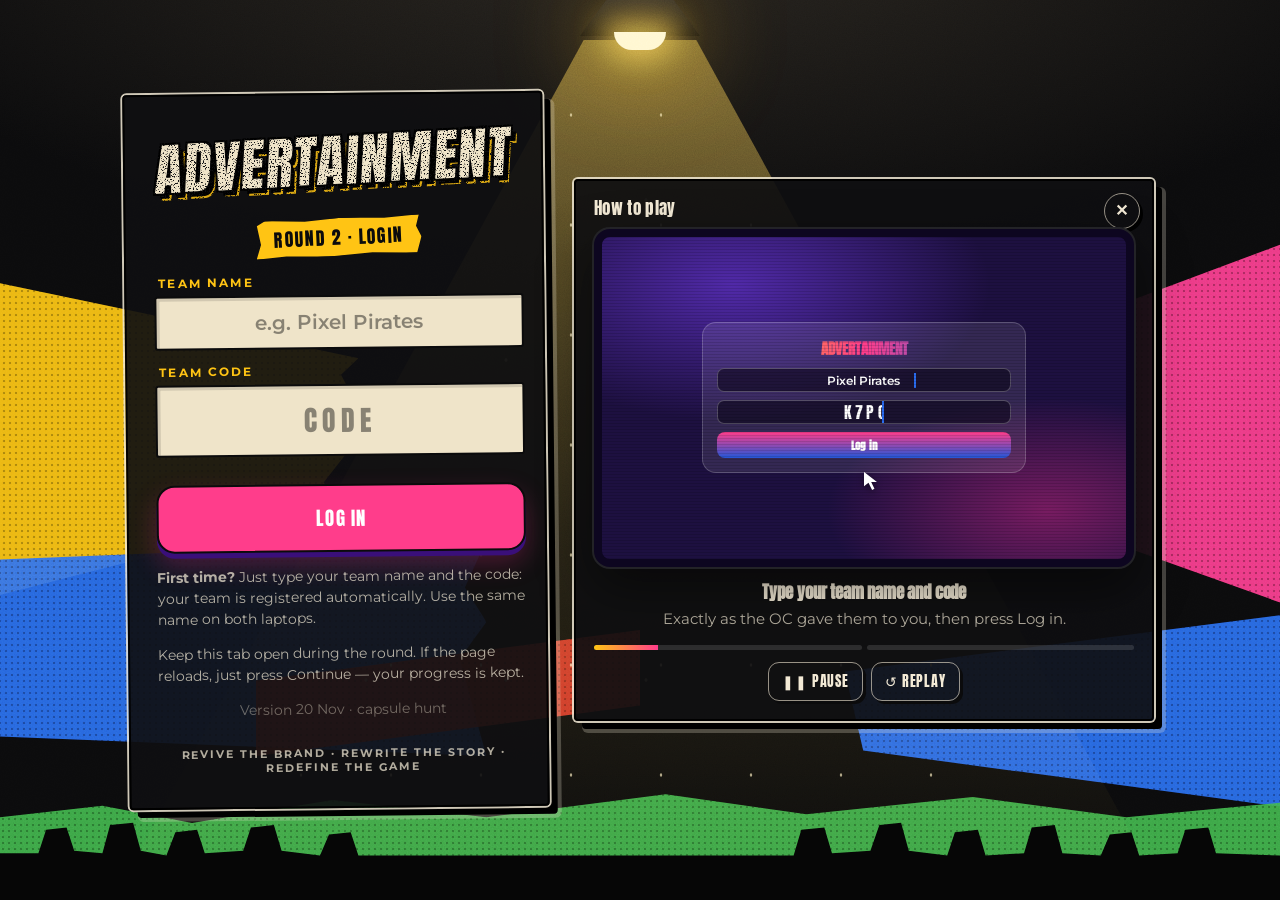
==== old-game/index.html @ f3a154cd "Game v15: Lock 2 evidence riddle (5 indirect clues, 8 written persona profiles, no numbers) Co-Autho" ====
<!doctype html><html lang="en"><head><meta charset="utf-8"><meta name="viewport" content="width=device-width,initial-scale=1,viewport-fit=cover"><title>Advertainment · Round 2</title>
<link rel="preconnect" href="https://fonts.googleapis.com"><link rel="preconnect" href="https://fonts.gstatic.com" crossorigin>
<link rel="stylesheet" href="https://fonts.googleapis.com/css2?family=Unbounded:wght@400;700;800;900&family=Familjen+Grotesk:wght@400;500;600;700&family=VT323&family=Poppins:ital,wght@0,400;0,600;0,800;1,400&family=Montserrat:ital,wght@0,400;0,700;0,800;1,400&family=Playfair+Display:ital,wght@0,400;0,700;1,400;1,700&family=Bebas+Neue&family=Anton&family=Oswald:wght@400;700&family=Raleway:wght@400;800&family=Lora:ital,wght@0,400;0,700;1,400&family=Merriweather:wght@400;700&family=Space+Grotesk:wght@400;700&family=Archivo+Black&family=Abril+Fatface&family=Righteous&family=Pacifico&family=Lobster&family=Dancing+Script:wght@400;700&family=Caveat:wght@400;700&family=Courier+Prime:wght@400;700&family=Monoton&family=Rye&family=Kalam:wght@400;700&family=Cinzel:wght@700&family=Rubik+Dirt&family=Permanent+Marker&display=swap">
<style>:root{--ink:#160B2E;--ink2:#241347;--ink3:#2f1a5c;--mag:#FF2E93;--vio:#7B3FFF;--cy:#19E3FF;--yel:#FFD60A;--org:#FF9F1C;--grn:#2BE07B;--red:#FF4D6D;--txt:#FFF8EE;--mut:rgba(255,248,238,.72);--line:rgba(255,248,238,.16);--panel:rgba(255,255,255,.06);
 --fd:"Unbounded","Arial Black",Impact,sans-serif;--fb:"Familjen Grotesk","Trebuchet MS",Verdana,sans-serif;--fp:"VT323","Courier New",monospace;--fw:Tahoma,Verdana,"Segoe UI",sans-serif;color-scheme:dark}
*{box-sizing:border-box}[hidden]{display:none!important}
html,body{margin:0;min-height:100%;background:var(--ink);color:var(--txt);font:17px/1.5 var(--fb)}
body::before{content:"";position:fixed;inset:-10%;z-index:-2;pointer-events:none;background:radial-gradient(40vw 40vw at 8% 6%,rgba(123,63,255,.5),transparent 70%),radial-gradient(36vw 36vw at 95% 8%,rgba(255,46,147,.36),transparent 70%),radial-gradient(50vw 40vw at 50% 105%,rgba(25,227,255,.24),transparent 70%);animation:drift 20s ease-in-out infinite alternate}
body::after{content:"";position:fixed;inset:0;z-index:-1;pointer-events:none;background-image:linear-gradient(rgba(255,255,255,.04) 1px,transparent 1px),linear-gradient(90deg,rgba(255,255,255,.04) 1px,transparent 1px);background-size:44px 44px;-webkit-mask-image:radial-gradient(ellipse at center,#000 30%,transparent 80%);mask-image:radial-gradient(ellipse at center,#000 30%,transparent 80%)}
@keyframes drift{to{transform:translate(4vw,3vw) scale(1.08)}}
h1,h2,h3{font-family:var(--fd);letter-spacing:-.025em;line-height:1.08;margin:0}
p{margin:0}
.logo{font-family:var(--fd);font-weight:900;letter-spacing:-.05em;line-height:.95;background:linear-gradient(95deg,var(--yel),var(--mag) 45%,var(--cy));background-size:200% 100%;-webkit-background-clip:text;background-clip:text;color:transparent;animation:shine 6s linear infinite}
@keyframes shine{to{background-position:200% 0}}
.nocopy,.nocopy *{-webkit-user-select:none;user-select:none;-webkit-touch-callout:none}
.nocopy input,.nocopy textarea{-webkit-user-select:text;user-select:text}
@media print{body:not(.admin) *{visibility:hidden!important}}
:focus-visible{outline:3px solid var(--cy);outline-offset:2px;border-radius:8px}
button,.btn{font:800 15px var(--fd);letter-spacing:-.01em;border:0;border-radius:14px;padding:13px 22px;cursor:pointer;color:var(--ink);background:linear-gradient(180deg,var(--yel),var(--org));box-shadow:0 5px 0 #7a3d00,0 12px 26px rgba(0,0,0,.3);transition:transform .08s,box-shadow .08s,filter .2s;text-decoration:none;display:inline-flex;align-items:center;justify-content:center;gap:8px}
button:active,.btn:active{transform:translateY(4px);box-shadow:0 1px 0 #7a3d00}
button:disabled{filter:grayscale(.8) brightness(.7);cursor:not-allowed}
.pink{background:linear-gradient(180deg,var(--mag),var(--vio));color:#fff;box-shadow:0 5px 0 #3a0f7a,0 12px 26px rgba(255,46,147,.25)}
.cy{background:linear-gradient(180deg,#8ff5ff,var(--cy));color:var(--ink);box-shadow:0 5px 0 #0a6c7a,0 12px 26px rgba(25,227,255,.22)}
.grn{background:linear-gradient(180deg,#7dffb4,var(--grn));color:#04210f;box-shadow:0 5px 0 #0d6b35,0 12px 26px rgba(43,224,123,.22)}
.red{background:linear-gradient(180deg,#ff8a9e,#e0244a);color:#fff;box-shadow:0 5px 0 #6d0a1c}
.ghost{background:rgba(255,255,255,.08);color:var(--txt);box-shadow:0 4px 0 rgba(0,0,0,.45);border:1.5px solid var(--line)}
.sm{font-size:12.5px;padding:8px 13px;border-radius:11px;box-shadow:0 3px 0 rgba(0,0,0,.45)}
.big{font-size:19px;padding:18px 30px;border-radius:18px}
input,textarea{font:600 17px var(--fb);color:var(--txt);background:rgba(10,4,24,.6);border:2px solid var(--line);border-radius:14px;padding:13px 16px;width:100%;transition:border-color .2s,box-shadow .2s}
input:focus,textarea:focus{outline:none;border-color:var(--cy);box-shadow:0 0 0 4px rgba(25,227,255,.18)}
.card{background:rgba(255,255,255,.07);border:2px solid var(--line);border-radius:24px;padding:24px;backdrop-filter:blur(14px);-webkit-backdrop-filter:blur(14px);box-shadow:0 30px 70px rgba(0,0,0,.35)}
.mut{color:var(--mut)}.small{font-size:14px}
.center{min-height:100vh;display:grid;place-items:center;padding:24px 16px;text-align:center}
.row{display:flex;gap:10px;flex-wrap:wrap;align-items:center}
.pop{animation:pop .5s cubic-bezier(.2,1.4,.4,1) both}
@keyframes pop{from{transform:scale(.85) translateY(20px);opacity:0}}
.shake{animation:shake .45s}
@keyframes shake{20%,60%{transform:translateX(-8px)}40%,80%{transform:translateX(8px)}}


/* ======== TEAM: login ======== */
.lcard{width:min(460px,100%);display:grid;gap:14px;padding:32px 28px;border-radius:28px}
.lcard .logo{font-size:clamp(30px,9vw,44px)}
.lcard .tag{font:1.25rem var(--fp);letter-spacing:.1em;color:var(--cy)}
.lcard #code{font:28px var(--fp);letter-spacing:.18em;text-transform:uppercase;text-align:center}
.lcard #tname{text-align:center;font-size:20px}
.lerr{min-height:1.4em;color:var(--yel);font-weight:700}
.rules{display:grid;grid-template-columns:repeat(3,1fr);gap:8px;margin-top:4px}
.rules div{padding:10px 6px;border-radius:14px;background:rgba(255,255,255,.05);border:1px solid var(--line);font-size:12.5px;line-height:1.3;color:var(--mut)}
.rules b{display:block;font-size:22px;margin-bottom:4px}
.linkbtn{background:none;border:0;box-shadow:none;color:var(--mut);font:600 14px var(--fb);padding:4px;text-decoration:underline;cursor:pointer}
.linkbtn:active{transform:none}

/* ======== TEAM: gate screens ======== */
.gcard{width:min(520px,100%);display:grid;justify-items:center;gap:14px;padding:34px 28px;border-radius:28px}
.gicon{width:120px;height:120px;border-radius:50%;display:grid;place-items:center;font-size:52px;position:relative}
.gicon::before,.gicon::after{content:"";position:absolute;inset:0;border-radius:50%;border:2px solid currentColor;opacity:0;animation:ring 2.6s ease-out infinite}
.gicon::after{animation-delay:1.3s}
@keyframes ring{0%{transform:scale(.6);opacity:.8}100%{transform:scale(1.35);opacity:0}}
.g-wait .gicon{color:var(--cy);background:radial-gradient(circle,rgba(25,227,255,.25),transparent 70%)}
.g-in .gicon{color:var(--grn);background:radial-gradient(circle,rgba(43,224,123,.3),transparent 70%)}
.g-out .gicon{color:var(--red);background:radial-gradient(circle,rgba(255,77,109,.35),transparent 70%)}
.g-done .gicon{color:var(--yel);background:radial-gradient(circle,rgba(255,214,10,.3),transparent 70%)}
.g-out{border-color:rgba(255,77,109,.6)!important;box-shadow:0 0 60px rgba(255,77,109,.25)!important}
#gt{font-size:clamp(26px,6vw,38px)}
#gm{font-size:18px;color:var(--mut);max-width:42ch}
#gx{font:18px var(--fp);letter-spacing:.06em;color:var(--mut)}
.dots::after{content:"";animation:dots 1.4s steps(4) infinite}
@keyframes dots{0%{content:""}25%{content:"."}50%{content:".."}75%{content:"..."}}

/* ======== TEAM: game screen ======== */
#app{min-height:100vh;padding-bottom:40px}
.tbar{position:sticky;top:0;z-index:20;display:flex;align-items:center;gap:14px;padding:10px max(16px,env(safe-area-inset-right,0px)) 10px max(16px,env(safe-area-inset-left,0px));background:rgba(22,11,46,.85);backdrop-filter:blur(12px);border-bottom:1px solid var(--line)}
.tbar .logo{font-size:22px}
#who{flex:1;min-width:0;font:22px var(--fp);letter-spacing:.06em;color:var(--cy);white-space:nowrap;overflow:hidden;text-overflow:ellipsis}
#timer{font:900 26px var(--fd);color:var(--yel);font-variant-numeric:tabular-nums;text-shadow:0 0 20px rgba(255,214,10,.45)}
#timer.low{color:var(--red);animation:blink 1s steps(2) infinite}
@keyframes blink{50%{opacity:.35}}
.lockic{font-size:20px}
#banner{position:sticky;top:52px;z-index:19;padding:12px 20px;text-align:center;font:800 16px var(--fd);background:linear-gradient(90deg,var(--mag),var(--vio),var(--cy));background-size:200% 100%;animation:shine 6s linear infinite,drop .4s cubic-bezier(.2,1.4,.4,1);box-shadow:0 8px 30px rgba(255,46,147,.4)}
@keyframes drop{from{transform:translateY(-100%)}}
#main{max-width:1180px;margin:0 auto;padding:18px max(16px,env(safe-area-inset-right,0px)) 0 max(16px,env(safe-area-inset-left,0px))}
.sec{margin:6px 0 18px}
.sech{font:1.25rem var(--fp);letter-spacing:.1em;color:var(--cy);text-align:center;margin:10px 0 8px;text-transform:uppercase}
.wins{display:flex;flex-wrap:wrap;justify-content:center;align-items:flex-start;padding:8px 6px}
.win{width:min(350px,92vw);margin:-4px;position:relative;background:#d4d0c8;color:#000;font:15px/1.45 var(--fw);border:2px solid;border-color:#fff #404040 #404040 #fff;padding:3px;box-shadow:inset -1px -1px 0 #808080,inset 1px 1px 0 #dfdfdf,8px 12px 0 rgba(0,0,0,.35),0 20px 50px rgba(0,0,0,.35)}
.wins .win:nth-child(3n){top:9px}.wins .win:nth-child(3n+2){top:-4px}
.win.big{width:min(680px,96vw)}
.wt{display:flex;justify-content:space-between;align-items:center;gap:8px;background:linear-gradient(90deg,#0a246a,#a6caf0);color:#fff;font-weight:700;font-size:13px;padding:3px 4px 3px 6px}
.wt span{white-space:nowrap;overflow:hidden;text-overflow:ellipsis}
.wt i{display:flex;gap:2px;font-style:normal;flex:none}
.wt b{width:16px;height:14px;display:grid;place-items:center;font-size:10px;background:#d4d0c8;color:#000;border:1px solid;border-color:#fff #404040 #404040 #fff;cursor:not-allowed}
.wa{margin:4px 2px;background:#fff;border:1px solid;border-color:#808080 #fff #fff #808080;padding:2px 6px;font-size:11.5px;color:#555;white-space:nowrap;overflow:hidden;text-overflow:ellipsis}
.wb{background:#fff;margin:2px;border:1px solid;border-color:#808080 #fff #fff #808080;padding:12px 14px 14px}
.wb ul{margin:0;padding-left:18px}.wb li{margin:5px 0}
.wb strong{display:block;font-size:17px;color:#0a246a;margin-bottom:4px}
.win.big .wb{font-size:17px;padding:18px 22px}.win.big .wb strong{font-size:21px}
.win.nw .wt::after{content:"NEW";flex:none;font:700 10px var(--fw);background:var(--yel);color:#000;padding:1px 5px;margin-left:6px}
.win.msg .wt{background:linear-gradient(90deg,#7a0a3a,#ff6fae)}
.win.msg .wb{font-size:17px;font-weight:700;color:#111}
.win.lockw .wt{background:linear-gradient(90deg,#444,#999)}
.wait{display:grid;justify-items:center;gap:14px;padding:12vh 10px 0;text-align:center}
.radar{width:150px;height:150px;border-radius:50%;position:relative;background:radial-gradient(circle,var(--mag) 0 14%,transparent 15%),conic-gradient(from 0deg,rgba(25,227,255,.55),transparent 35%);box-shadow:0 0 0 2px rgba(25,227,255,.3),0 0 60px rgba(123,63,255,.5);animation:spin 3s linear infinite}
@keyframes spin{to{transform:rotate(360deg)}}
.wait h2{font-size:clamp(24px,5vw,36px)}
.wait p{color:var(--mut);font-size:18px;max-width:48ch}
/* confirm dialog */
.dlg .wb{padding:18px 20px}
.dlg .drow{display:flex;gap:14px;align-items:flex-start}
.dlg .ico{flex:none;width:46px;height:46px;border-radius:50%;display:grid;place-items:center;font:900 26px var(--fw);color:#fff;background:radial-gradient(circle at 35% 30%,#6aa8ff,#0a3aa0)}
.dlg h3{font:700 19px var(--fw);color:#0a246a;letter-spacing:0;margin:0 0 4px}
.dlg p{font:15px var(--fw);color:#222;margin:0 0 12px}
.dlg .in{display:flex;gap:8px;flex-wrap:wrap}
.dlg input{flex:1;min-width:0;font:16px var(--fw);color:#000;background:#fff;border:2px solid;border-color:#808080 #fff #fff #808080;border-radius:0;padding:9px 10px}
.dlg input:focus{box-shadow:none;outline:2px dotted #000;outline-offset:-5px}
.xbtn{font:700 15px var(--fw);color:#000;padding:9px 24px;background:#d4d0c8;border:2px solid;border-color:#fff #404040 #404040 #fff;border-radius:0;box-shadow:inset -1px -1px 0 #808080;cursor:pointer}
.xbtn:active{transform:none;border-color:#404040 #fff #fff #404040;box-shadow:none}
.dlg .fb{min-height:1.4em;margin-top:12px;font:700 15px var(--fw);color:#0a246a}
.dlg .fb.bad{color:#b00020}
details.others{max-width:760px;margin:6px auto;border-radius:18px;border:1.5px solid var(--line);background:rgba(22,11,46,.7)}
details.others summary{cursor:pointer;padding:14px 18px;font:800 15px var(--fd);list-style:none;display:flex;justify-content:space-between}
details.others summary::-webkit-details-marker{display:none}
details.others summary::after{content:"+"}details.others[open] summary::after{content:"–"}
.notebox{max-width:640px;margin:8px auto 14px;padding:18px 22px;border-radius:20px;background:rgba(255,255,255,.07);border:2px solid var(--line);text-align:center}
.notebox h2{font-size:22px;margin-bottom:4px}
/* vault */
.vault{max-width:1000px;margin:6px auto 22px;display:grid;gap:18px;padding:24px;border-radius:26px;background:linear-gradient(160deg,rgba(255,214,10,.10),rgba(123,63,255,.10)),rgba(14,6,30,.8);border:2px solid rgba(255,214,10,.45);box-shadow:0 30px 80px rgba(0,0,0,.5)}
.vtag{justify-self:start;font:1.15rem var(--fp);letter-spacing:.1em;color:var(--ink);background:var(--yel);padding:1px 10px;border-radius:6px}
.vault h2{font-size:clamp(24px,4vw,36px)}
.vbody{display:grid;grid-template-columns:1.05fr .95fr;gap:22px;align-items:center}
.clues{list-style:none;margin:0;padding:0;display:grid;gap:10px;counter-reset:c}
.clues li{counter-increment:c;display:grid;grid-template-columns:34px 1fr;gap:12px;padding:12px 14px;border-radius:14px;background:rgba(255,255,255,.06);border:1px solid var(--line);font-size:16px;line-height:1.4}
.clues li::before{content:counter(c);width:34px;height:34px;border-radius:10px;display:grid;place-items:center;font:900 15px var(--fd);color:var(--ink);background:var(--yel)}
.door{justify-self:center;width:min(400px,86vw);aspect-ratio:1;border-radius:50%;display:grid;place-items:center;align-content:center;gap:18px;position:relative;background:radial-gradient(circle at 35% 30%,#5a5a6e,#24222e 60%,#14121c);box-shadow:inset 0 0 0 10px #3a3848,inset 0 0 0 14px #1a1824,inset 0 0 40px rgba(0,0,0,.8),0 20px 60px rgba(0,0,0,.6);transition:transform 1.3s cubic-bezier(.6,.05,.3,1);transform-origin:left center}
.door.open{transform:perspective(1200px) rotateY(-100deg)}
.door::before{content:"";position:absolute;inset:7%;border-radius:50%;border:3px dashed rgba(255,214,10,.25);pointer-events:none}
.dials{display:flex;gap:7px;position:relative;z-index:1}
.drum{display:grid;justify-items:center;gap:5px}
.drum button{width:46px;height:30px;padding:0;border-radius:8px;font-size:14px;color:var(--yel);background:linear-gradient(180deg,#4a4858,#2a2836);box-shadow:0 3px 0 #0b0a10}
.dg{width:46px;height:62px;display:grid;place-items:center;border-radius:10px;background:#07040e;border:2px solid var(--yel);font:900 32px var(--fd);color:var(--yel);box-shadow:inset 0 8px 10px rgba(0,0,0,.8),0 0 18px rgba(255,214,10,.22);font-variant-numeric:tabular-nums}
#vb{position:relative;z-index:1}
#vm{text-align:center;min-height:1.5em;font:24px var(--fp);color:var(--yel)}
@media (max-width:860px){.vbody{grid-template-columns:1fr}}
/* overlays */
.ovl{position:fixed;inset:0;z-index:90;display:grid;place-items:center;text-align:center;padding:24px;background:rgba(14,6,30,.95);backdrop-filter:blur(10px)}
.ovl h2{font-size:clamp(28px,6vw,52px)}
#wm{position:fixed;inset:0;z-index:95;pointer-events:none}
#toast{position:fixed;left:50%;top:70px;transform:translateX(-50%);z-index:130;max-width:min(560px,92vw);padding:14px 20px;border-radius:14px;background:var(--yel);color:var(--ink);font-weight:700;box-shadow:0 14px 40px rgba(0,0,0,.5)}
#net{position:fixed;left:50%;transform:translateX(-50%);bottom:14px;z-index:130;background:#C0392B;color:#fff;padding:9px 16px;border-radius:12px;font-weight:700;font-size:14px}
#tutb{position:fixed;top:10px;right:10px;z-index:120}
body.in #tutb{top:auto;bottom:14px;right:14px;opacity:.85}
#tut .tc{width:min(500px,92vw);display:grid;gap:12px;text-align:center}
#tut .te{font-size:64px}
#tut .tp{height:6px;border-radius:6px;background:rgba(255,255,255,.12);overflow:hidden}#tut .tp i{display:block;height:100%;width:0;background:linear-gradient(90deg,var(--yel),var(--mag))}

/* ======== MODAL (shared) ======== */
#modal{z-index:140}
#modal .box{width:min(440px,100%);display:grid;gap:12px;text-align:left;padding:24px;border-radius:22px;background:var(--ink2);border:2px solid var(--line)}
#modal h3{font-size:20px}#modal p{color:var(--mut)}

/* ======== OC PANEL ======== */
body.admin::after{display:none}
.oc{max-width:1240px;margin:0 auto;padding:0 max(16px,env(safe-area-inset-right,0px)) 60px max(16px,env(safe-area-inset-left,0px))}
.ochd{position:sticky;top:0;z-index:30;display:flex;flex-wrap:wrap;align-items:center;gap:12px;padding:12px max(16px,env(safe-area-inset-right,0px)) 0 max(16px,env(safe-area-inset-left,0px));margin:0 calc(-1*max(16px,env(safe-area-inset-left,0px))) 18px;background:rgba(22,11,46,.88);backdrop-filter:blur(12px);border-bottom:1px solid var(--line)}
.ochd .logo{font-size:22px}
.ochd .sp{flex:1}
.conn{font-size:13.5px;color:var(--mut)}
.dot{display:inline-block;width:10px;height:10px;border-radius:50%;background:#777;margin-right:6px;vertical-align:middle}
.dot.on{background:var(--grn);box-shadow:0 0 8px var(--grn)}.dot.bad{background:var(--red)}
.octabs{flex-basis:100%;display:flex;gap:4px;overflow-x:auto}
.octabs button{background:none;box-shadow:none;color:var(--mut);font:700 14px var(--fd);padding:10px 16px;border-radius:12px 12px 0 0}
.octabs button[aria-selected="true"]{background:var(--panel);color:var(--txt);box-shadow:inset 0 3px 0 var(--mag)}
.octabs button:active{transform:none}
.badge{display:inline-grid;place-items:center;min-width:22px;height:22px;padding:0 6px;border-radius:999px;background:var(--yel);color:var(--ink);font:800 12px var(--fb);margin-left:6px}
.badge.r{background:var(--red);color:#fff}
.alert{display:flex;flex-wrap:wrap;align-items:center;gap:12px;padding:14px 18px;margin-bottom:14px;border-radius:18px;font-weight:700;animation:pop .4s both}
.alert.y{background:rgba(255,214,10,.14);border:2px solid rgba(255,214,10,.6)}
.alert.r{background:rgba(255,77,109,.16);border:2px solid rgba(255,77,109,.7)}
.alert.p{background:rgba(255,214,10,.1);border:2px dashed rgba(255,214,10,.6);font-weight:600}
.alert span{flex:1;min-width:200px}
/* step control */
.stepcard{display:grid;gap:18px;margin-bottom:16px}
.steps{display:grid;grid-template-columns:repeat(5,1fr);gap:8px}
.st{position:relative;padding:12px 12px 10px;border-radius:14px;border:2px solid var(--line);background:rgba(10,4,24,.5);min-width:0}
.st b{display:block;font:900 22px var(--fd);color:var(--mut)}
.st span{display:block;font-size:13.5px;line-height:1.25;margin-top:4px}
.st small{display:block;font:15px var(--fp);color:var(--mut);margin-top:3px}
.st.done{border-color:rgba(25,227,255,.5)}.st.done b{color:var(--cy)}
.st.cur{border-color:var(--mag);background:linear-gradient(160deg,rgba(255,46,147,.35),rgba(123,63,255,.25));box-shadow:0 0 30px rgba(255,46,147,.25)}.st.cur b{color:var(--txt)}
.stepgo{display:flex;flex-wrap:wrap;gap:14px;align-items:center}
.stepgo .big{flex:1;min-width:260px}
.hint{color:var(--mut);font-size:14px}
.quick{display:grid;grid-template-columns:repeat(4,1fr);gap:10px}
.quick button{width:100%}
.timerbox{display:flex;gap:8px;align-items:center;flex-wrap:wrap}
.timerbox input{width:80px;padding:9px 10px}
#tleft{font:900 26px var(--fd);color:var(--yel);font-variant-numeric:tabular-nums;min-width:4.5ch}
.msgbox{display:flex;gap:8px;flex-wrap:wrap}
.msgbox input{flex:1;min-width:200px}
.chips{display:flex;gap:6px;flex-wrap:wrap;margin-top:8px}
.chips button{font:600 13px var(--fb);padding:7px 12px;border-radius:999px}
.ocgrid{display:grid;grid-template-columns:1.25fr 1fr;gap:16px;align-items:start}
.ocgrid > .card{padding:20px}
.card h2{font-size:18px;margin-bottom:14px;display:flex;align-items:center;gap:8px;flex-wrap:wrap}
.card h2 small{font:16px var(--fp);color:var(--mut);letter-spacing:.04em}
@media (max-width:980px){.ocgrid{grid-template-columns:1fr}.quick{grid-template-columns:repeat(2,1fr)}.steps{grid-template-columns:repeat(5,minmax(0,1fr))}}
@media (max-width:620px){.steps{grid-template-columns:repeat(2,1fr)}}
/* team cards */
.tgrid{display:grid;grid-template-columns:repeat(auto-fill,minmax(250px,1fr));gap:12px}
.tc{position:relative;display:grid;gap:8px;padding:14px 14px 12px;border-radius:18px;background:rgba(255,255,255,.05);border:2px solid var(--line);min-width:0}
.tc.w{border-color:rgba(255,214,10,.75);background:rgba(255,214,10,.08)}
.tc.o{border-color:rgba(255,77,109,.8);background:rgba(255,77,109,.1)}
.tc.i{border-color:rgba(43,224,123,.5)}
.tc.d{opacity:.55}
.tc .nm{font:800 16px var(--fd);overflow-wrap:anywhere}
.tc .cd{font:15px var(--fp);color:var(--mut);letter-spacing:.06em}
.pill{display:inline-block;padding:2px 10px;border-radius:999px;font:700 12.5px var(--fb);white-space:nowrap}
.p-w{background:rgba(255,214,10,.2);color:var(--yel)}.p-i{background:rgba(43,224,123,.2);color:#7dffb4}.p-o{background:rgba(255,77,109,.25);color:#ffb3c1}.p-d{background:rgba(255,255,255,.12)}
.tc .ln{font-size:13.5px;color:var(--mut);line-height:1.35}
.tc .ln b{color:var(--txt)}
.tc .acts{display:flex;gap:6px;flex-wrap:wrap;margin-top:2px}
.tc .acts .main{flex:1}
.tc .req{padding:8px 10px;border-radius:10px;background:rgba(255,214,10,.12);font-size:13px}
.empty{color:var(--mut);padding:10px 0}
/* tables (registrations) */
.tblw{overflow-x:auto;border-radius:16px;border:1.5px solid var(--line)}
.tbl{border-collapse:collapse;width:100%;min-width:820px;font-size:14px}
.tbl th{text-align:left;font:700 11px var(--fd);color:var(--yel);background:var(--ink2);padding:11px 10px;white-space:nowrap}
.tbl td{padding:10px;border-top:1px solid var(--line);vertical-align:top}
.tbl .sub{display:block;color:var(--mut);font-size:12.5px}
.wapp{background:linear-gradient(180deg,#7dffb4,#1fa855)!important;color:#04210f!important;box-shadow:0 3px 0 #0d5a2b!important}
.setup{display:grid;grid-template-columns:repeat(auto-fit,minmax(280px,1fr));gap:16px}

#fsback{z-index:125}

/* ======== LOGIN PORTAL ======== */
.portal{min-height:100vh;display:grid;grid-template-columns:minmax(330px,420px) minmax(0,580px);gap:28px;align-items:center;justify-content:center;padding:28px max(16px,env(safe-area-inset-right,0px)) 28px max(16px,env(safe-area-inset-left,0px))}
@media (max-width:1060px){.portal{grid-template-columns:minmax(0,520px);align-content:start}}
.portal.notut{grid-template-columns:minmax(330px,440px)}
.lcard{width:100%;min-width:0;overflow:hidden}
.lcard .logo{font-size:clamp(24px,2.7vw,34px);white-space:nowrap}
.tut{position:relative;min-width:0}
.tclose{position:absolute;top:12px;right:12px;width:36px;height:36px;padding:0;border-radius:50%;font:700 16px var(--fb);box-shadow:none}
#tutopen{justify-self:center}
.lcard label{display:block;text-align:left;font:700 13px var(--fb);letter-spacing:.04em;text-transform:uppercase;color:var(--mut);margin:0 0 6px 4px}
.lcard .f{display:grid}
#code{font:30px var(--fp);letter-spacing:.24em;text-transform:uppercase;text-align:center}
#tname{font-size:19px;text-align:center}
/* tutorial player */
.tut{display:grid;gap:12px;padding:18px;border-radius:26px}
.tut h3{font-size:17px;display:flex;align-items:center;gap:10px}
.tut h3 span{font:16px var(--fp);color:var(--cy);letter-spacing:.08em}
.screen{position:relative;aspect-ratio:16/10;max-width:100%;border-radius:16px;overflow:hidden;border:8px solid #0d0620;background:radial-gradient(70% 60% at 25% 15%,rgba(123,63,255,.55),transparent 70%),radial-gradient(60% 50% at 85% 85%,rgba(255,46,147,.4),transparent 70%),#1d1040;box-shadow:0 0 0 2px var(--ink3),0 20px 50px rgba(0,0,0,.5)}
.screen::after{content:"";position:absolute;inset:0;pointer-events:none;background:repeating-linear-gradient(0deg,rgba(0,0,0,.12) 0 1px,transparent 1px 3px)}
.scene{position:absolute;inset:0;display:grid;place-items:center;visibility:hidden;opacity:0}
.scene.on{visibility:visible;opacity:1;animation:sceneIn .35s ease}
@keyframes sceneIn{from{opacity:0}}
.cap{min-height:3.2em;display:grid;gap:2px;text-align:center}
.cap b{font:800 17px var(--fd);letter-spacing:-.01em}
.cap span{color:var(--mut);font-size:14.5px}
.tbarp{display:grid;grid-template-columns:repeat(7,1fr);gap:5px}
.tbarp i{display:block;height:5px;border-radius:5px;background:rgba(255,255,255,.12);overflow:hidden;cursor:pointer}
.tbarp i b{display:block;height:100%;width:0;background:linear-gradient(90deg,var(--yel),var(--mag))}
.tctl{display:flex;gap:8px;justify-content:center}
/* scene pieces (all scaled for the small screen) */
.mini{font-size:11px}
.m-card{width:62%;padding:14px;border-radius:14px;background:rgba(255,255,255,.1);border:1.5px solid rgba(255,255,255,.2);display:grid;gap:8px;text-align:center}
.m-logo{font:900 15px var(--fd);background:linear-gradient(95deg,var(--yel),var(--mag),var(--cy));-webkit-background-clip:text;background-clip:text;color:transparent}
.m-in{height:24px;border-radius:7px;background:rgba(10,4,24,.6);border:1.5px solid rgba(255,255,255,.25);display:flex;align-items:center;justify-content:center;font:600 12px var(--fb);color:#fff;overflow:hidden;white-space:nowrap}
.m-in.code{font:16px var(--fp);letter-spacing:.2em}
.type{display:inline-block;overflow:hidden;white-space:nowrap;width:0;border-right:2px solid var(--cy)}
.scene.on .type{animation:type 1.1s steps(var(--n)) forwards,caret .6s steps(2) infinite}
.scene.on .type.t2{animation-delay:1.4s,0s}
@keyframes type{to{width:calc(var(--n) * 1ch)}}
@keyframes caret{50%{border-color:transparent}}
.m-btn{height:26px;border-radius:8px;background:linear-gradient(180deg,var(--mag),var(--vio));color:#fff;font:800 11px var(--fd);display:grid;place-items:center}
.scene.on .m-btn.press{animation:press .3s 2.9s}
@keyframes press{50%{transform:scale(.92);filter:brightness(1.3)}}
.cursor{position:absolute;width:18px;height:18px;z-index:3;filter:drop-shadow(0 2px 3px rgba(0,0,0,.6));opacity:0}
.cursor::before{content:"";position:absolute;inset:0;background:#fff;clip-path:polygon(0 0,0 80%,25% 60%,45% 100%,58% 94%,40% 56%,72% 56%)}
.scene.on .cursor{animation:var(--path) 4.2s ease-in-out forwards}
@keyframes c1{0%{opacity:0;left:80%;top:85%}10%{opacity:1}55%{left:50%;top:70%}70%{left:50%;top:73%}100%{opacity:1;left:50%;top:73%}}
.m-lock{display:grid;justify-items:center;gap:8px}
.m-lock svg{width:56px;height:66px}
.scene.on .m-lock .sh{animation:shut .5s 1s cubic-bezier(.5,-.6,.4,1.6) both}
@keyframes shut{from{transform:translateY(-12px)}}
.m-full{position:absolute;inset:14%;border:2px dashed rgba(25,227,255,.5);border-radius:10px}
.scene.on .m-full{animation:grow 1.2s 1.6s ease forwards}
@keyframes grow{to{inset:3%}}
.m-radar{width:64px;height:64px;border-radius:50%;background:radial-gradient(circle,var(--mag) 0 14%,transparent 15%),conic-gradient(from 0deg,rgba(25,227,255,.6),transparent 35%);animation:spin 3s linear infinite;box-shadow:0 0 0 2px rgba(25,227,255,.3)}
.m-wins{position:relative;width:86%;height:74%}
.m-win{position:absolute;width:44%;background:#d4d0c8;border:2px solid;border-color:#fff #404040 #404040 #fff;padding:2px;opacity:0;transform:scale(.7)}
.m-win i{display:block;height:9px;background:linear-gradient(90deg,#0a246a,#a6caf0)}
.m-win u{display:block;height:5px;margin:4px 3px;background:#9b97a8;text-decoration:none}
.m-win u:last-child{width:60%}
.m-win.p{}.m-win.p i{background:linear-gradient(90deg,#7a0a3a,#ff6fae)}
.scene.on .m-win{animation:mpop .45s cubic-bezier(.2,1.4,.4,1) forwards}
@keyframes mpop{to{opacity:1;transform:none}}
.m-dlg{width:70%;background:#d4d0c8;border:2px solid;border-color:#fff #404040 #404040 #fff;padding:3px}
.m-dlg .t{height:11px;background:linear-gradient(90deg,#0a246a,#a6caf0)}
.m-dlg .b{background:#fff;margin-top:3px;padding:10px;display:grid;gap:7px;text-align:left;color:#0a246a;font:700 11px var(--fw)}
.m-dlg .r{display:flex;gap:5px}
.m-dlg .r .m-in{flex:1;background:#fff;color:#000;border-color:#808080;border-radius:0;justify-content:flex-start;padding-left:5px}
.m-dlg .r em{font:700 10px var(--fw);font-style:normal;color:#000;background:#d4d0c8;border:2px solid;border-color:#fff #404040 #404040 #fff;padding:3px 7px}
.m-vault{width:58%;aspect-ratio:1;max-width:100%;border-radius:50%;display:grid;place-items:center;align-content:center;gap:10px;background:radial-gradient(circle at 35% 30%,#5a5a6e,#24222e 60%,#14121c);box-shadow:inset 0 0 0 6px #3a3848,0 10px 30px rgba(0,0,0,.6)}
.m-dials{display:flex;gap:4px}
.m-dials b{width:22px;height:30px;border-radius:5px;background:#07040e;border:1.5px solid var(--yel);overflow:hidden;position:relative}
.m-dials b span{position:absolute;left:0;right:0;top:0;display:grid;font:900 16px/30px var(--fd);color:var(--yel);text-align:center}
.scene.on .m-dials b span{animation:roll 1.6s cubic-bezier(.3,1.2,.5,1) forwards}
.scene.on .m-dials b:nth-child(2) span{animation-delay:.25s}.scene.on .m-dials b:nth-child(3) span{animation-delay:.5s}.scene.on .m-dials b:nth-child(4) span{animation-delay:.75s}.scene.on .m-dials b:nth-child(5) span{animation-delay:1s}
@keyframes roll{to{transform:translateY(-150px)}}
.m-unlock{font:800 10px var(--fd);color:var(--ink);background:var(--yel);padding:5px 12px;border-radius:999px}
.scene.on .m-unlock{animation:press .3s 2.4s}
.m-rules{display:grid;grid-template-columns:repeat(3,1fr);gap:10px;width:84%}
.m-rules div{display:grid;justify-items:center;gap:6px;padding:10px 4px;border-radius:12px;background:rgba(255,255,255,.08);font:700 11px var(--fb);text-align:center;color:#fff;position:relative}
.m-rules div b{font-size:24px}
.m-rules div::after{content:"";position:absolute;left:18%;right:18%;top:34%;height:3px;background:var(--red);transform:rotate(-30deg) scaleX(0);border-radius:3px}
.scene.on .m-rules div::after{animation:strike .4s forwards}
.scene.on .m-rules div:nth-child(2)::after{animation-delay:.4s}.scene.on .m-rules div:nth-child(3)::after{animation-delay:.8s}
@keyframes strike{to{transform:rotate(-30deg) scaleX(1)}}
.m-out{display:grid;justify-items:center;gap:8px;text-align:center;color:#fff}
.m-out .ic{font-size:34px}
.m-out .s1{font:800 13px var(--fd);color:#ffb3c1}
.m-out .s2{font:800 13px var(--fd);color:#7dffb4;opacity:0}
.scene.on .m-out .s2{animation:fadein .4s 2s forwards}
@keyframes fadein{to{opacity:1}}

/* ======== OC: Teams & codes ======== */
.addbox{display:grid;grid-template-columns:1fr 1fr;gap:16px;margin-bottom:16px}
@media (max-width:860px){.addbox{grid-template-columns:1fr}}
.addbox textarea{min-height:120px;resize:vertical;font-size:15px}
.codecell{font:26px var(--fp);letter-spacing:.18em;color:var(--cy)}
.tbl td .row{flex-wrap:nowrap}
.newrow td{animation:hl 2s}
@keyframes hl{from{background:rgba(43,224,123,.25)}}
#teamsTbl .tbl{min-width:760px}

.tut h3{padding-right:44px}
#err:empty{min-height:0;margin:-6px 0}
#lnkTeam,#lnkOc{overflow-wrap:anywhere;word-break:break-all;font-size:17px!important}


/* ======== CHOICE SCREEN + NOTES LAPTOP ======== */
.roleb{font:800 13px var(--fd);padding:7px 14px;border-radius:999px;background:linear-gradient(180deg,var(--mag),var(--vio));color:#fff;white-space:nowrap;box-shadow:0 4px 14px rgba(255,46,147,.35)}
#home{min-height:calc(100vh - 60px);display:grid;place-items:center;padding:24px 16px}
.home{width:min(920px,100%);text-align:center;display:grid;gap:12px}
.home h1{font-size:clamp(26px,3.6vw,42px)}
.home .warnl{justify-self:center;font:700 15px var(--fb);color:var(--yel);background:rgba(255,214,10,.1);border:1px solid rgba(255,214,10,.35);padding:8px 16px;border-radius:999px}
.choices{display:grid;grid-template-columns:1fr 1fr;gap:20px;margin-top:14px}
@media (max-width:700px){.choices{grid-template-columns:1fr}}
.choice{display:grid;justify-items:center;gap:10px;padding:34px 24px;border-radius:26px;text-align:center;color:var(--txt);background:rgba(255,255,255,.07);border:2px solid var(--line);box-shadow:0 20px 50px rgba(0,0,0,.35);transition:transform .15s,border-color .15s,background .15s}
.choice:hover{transform:translateY(-4px);border-color:var(--cy);background:rgba(255,255,255,.11)}
.choice:active{transform:translateY(0);box-shadow:0 10px 30px rgba(0,0,0,.35)}
.c-game:hover{border-color:var(--mag)}
.choice .ci{font-size:64px;line-height:1;filter:drop-shadow(0 8px 18px rgba(0,0,0,.4))}
.choice b{font:900 26px var(--fd);letter-spacing:-.02em}
.choice span:last-child{font:500 16px var(--fb);color:var(--mut);max-width:30ch}
body.notesmode #app{padding-bottom:12px}
#notes{padding:12px max(12px,env(safe-area-inset-right,0px)) 0 max(12px,env(safe-area-inset-left,0px))}
.nwrap{max-width:1700px;margin:0 auto;display:grid;grid-template-columns:minmax(230px,320px) minmax(0,1fr);gap:12px;height:calc(100vh - 86px);min-height:560px}
@media (max-width:980px){.nwrap{grid-template-columns:1fr;height:auto}.npad{min-height:260px}}
.npad,.ndraw{min-width:0;display:flex;flex-direction:column;gap:10px;min-height:0;padding:14px;position:relative}
.nh{display:flex;align-items:center;gap:10px;flex-wrap:wrap}
.nh h3{font-size:17px}
.npad .nh h3{margin-right:auto}
.ptip{flex:1;min-width:140px;font-size:13px;color:var(--cy)}
.acts{display:flex;gap:6px;flex-wrap:wrap}
.nsave{font-size:13px;color:var(--mut)}
#ntext{flex:1;width:100%;min-height:220px;resize:none;padding:14px;border-radius:14px;border:1.5px solid var(--line);background:rgba(10,4,24,.55);color:var(--txt);font:17px/1.55 var(--fb);outline:none}
#ntext:focus{border-color:var(--cy)}
.ndraw button{box-shadow:none}
.ndraw button:active{transform:scale(.94)}
.tb{font:700 13px var(--fb);padding:7px 11px;border-radius:10px;background:rgba(255,255,255,.08);color:var(--txt);border:1.5px solid var(--line)}
.tb.on{border-color:var(--yel);background:rgba(255,214,10,.18)}
.tb:disabled{opacity:.4;filter:none}
.pbody{flex:1;min-height:0;display:grid;grid-template-columns:auto minmax(0,1fr);gap:10px}
.toolbox{display:grid;grid-template-columns:repeat(2,40px);grid-auto-rows:40px;gap:5px;align-content:start;padding:6px;border-radius:14px;background:rgba(10,4,24,.5);border:1px solid var(--line)}
.tool{width:40px;height:40px;padding:0;border-radius:10px;background:rgba(255,255,255,.06);color:var(--txt);border:1.5px solid transparent}
.tool svg{width:22px;height:22px}
.tool:hover{background:rgba(255,255,255,.14)}
.tool.on{background:linear-gradient(180deg,var(--yel),var(--org));color:var(--ink);border-color:#fff3}
.cwrap{min-height:0;min-width:0;width:100%;display:flex;align-items:center;justify-content:center}
.cstack{position:relative;border-radius:10px;overflow:hidden;box-shadow:0 0 0 2px var(--line),0 14px 40px rgba(0,0,0,.45);background:#fff}
.cstack canvas{position:absolute;inset:0;width:100%;height:100%;display:block}
#ov{touch-action:none;cursor:crosshair}
#ov[data-tool="text"]{cursor:text}
#ov[data-tool="select"]{cursor:move}
#ov[data-tool="fill"],#ov[data-tool="pick"]{cursor:cell}
.cstack.grid::after{content:"";position:absolute;inset:0;pointer-events:none;background-image:linear-gradient(rgba(0,80,200,.13) 1px,transparent 1px),linear-gradient(90deg,rgba(0,80,200,.13) 1px,transparent 1px);background-size:5% 8%}
#ptext{position:absolute;z-index:3;margin:0;padding:0 2px;border:1.5px dashed #2f5bea;background:rgba(255,255,255,.75);outline:none;resize:none;overflow:hidden;font-weight:700;line-height:1.2;white-space:pre}
.opts{display:flex;align-items:center;gap:8px 16px;flex-wrap:wrap;padding:8px 10px;border-radius:14px;background:rgba(10,4,24,.5);border:1px solid var(--line)}
.wells{display:flex;gap:6px}
.well{display:grid;justify-items:center;gap:3px;padding:5px 6px;border-radius:10px;background:none;border:1.5px solid transparent;color:var(--mut);font:600 11px var(--fb)}
.well i{display:block;width:30px;height:30px;border-radius:8px;border:2px solid rgba(255,255,255,.6);box-shadow:inset 0 0 0 1px rgba(0,0,0,.3)}
.well.on{border-color:var(--yel);color:var(--txt);background:rgba(255,214,10,.1)}
.pal{display:grid;grid-template-columns:repeat(10,22px);grid-auto-rows:22px;gap:4px}
.sw,.pal .more{width:22px;height:22px;padding:0;border-radius:6px;background:var(--c);border:1.5px solid rgba(255,255,255,.4)}
.pal .more{background:conic-gradient(red,yellow,lime,cyan,blue,magenta,red);color:#fff;font:900 14px var(--fb);text-shadow:0 1px 2px #000}
.sw:hover,.pal .more:hover{transform:scale(1.15)}
.og{display:flex;align-items:center;gap:8px;font:600 13px var(--fb);color:var(--mut)}
.og b{min-width:34px;color:var(--txt);font:700 13px var(--fb)}
.og input[type=range]{width:110px;accent-color:var(--mag)}
.seg button{font:700 12px var(--fb);padding:6px 9px;border-radius:8px;background:rgba(255,255,255,.07);color:var(--txt);border:1.5px solid var(--line)}
.seg button.on{border-color:var(--yel);background:rgba(255,214,10,.18)}
.cpick{position:absolute;z-index:30;left:14px;bottom:80px;width:268px;padding:14px;border-radius:16px;background:#1d1040;border:1.5px solid var(--line);box-shadow:0 20px 50px rgba(0,0,0,.6);display:grid;gap:10px}
.cpick canvas{width:240px;height:150px;border-radius:10px;cursor:crosshair;touch-action:none}
.cpick input[type=range]{width:240px;-webkit-appearance:none;appearance:none;height:14px;border-radius:7px;background:linear-gradient(90deg,red,yellow,lime,cyan,blue,magenta,red)}
.cpick .row{display:flex;gap:8px;align-items:center}
.cpsw{width:30px;height:30px;border-radius:8px;border:2px solid #fff8}
#cphex{flex:1;min-width:0;padding:7px 9px;border-radius:9px;font:700 14px var(--fp);letter-spacing:.08em;background:rgba(10,4,24,.6);border:1.5px solid var(--line);color:var(--txt)}
@media (max-width:560px){.tbar{gap:8px}.tbar .logo{font-size:15px}.roleb{font-size:11px;padding:6px 10px}#timer{font-size:18px}.pbody{grid-template-columns:1fr}.toolbox{grid-template-columns:repeat(7,40px)}}

/* notes only (sketch pad hidden): one big full-screen notepad */
.nwrap{grid-template-columns:minmax(0,1fr);max-width:1400px}
.npad{padding:18px 20px}
.npad .nh h3{font-size:20px}
#ntext{font-size:20px;line-height:1.6;padding:20px 22px}
@media (max-width:980px){.nwrap{height:calc(100vh - 86px)}}

/* ======== PER-TEAM PAIRINGS ======== */
.pairb{font:800 13px var(--fd);padding:6px 12px;border-radius:999px;background:rgba(255,214,10,.14);border:1px solid rgba(255,214,10,.45);color:var(--yel);white-space:nowrap;overflow:hidden;text-overflow:ellipsis;max-width:42vw}
.pairtag{display:flex;flex-wrap:wrap;align-items:baseline;justify-content:center;gap:6px 10px;margin:14px auto 10px;padding:14px 20px;border-radius:18px;background:rgba(255,255,255,.07);border:1.5px solid var(--line);max-width:720px}
.pairtag span{font:600 12px var(--fb);color:var(--mut);text-transform:uppercase;letter-spacing:.08em}
.pairtag b{font:900 clamp(18px,2.4vw,26px) var(--fd);color:var(--txt)}
.pairtag i{font:900 22px var(--fd);color:var(--mag);font-style:normal}
.pairtag em{flex-basis:100%;text-align:center;font:700 14px var(--fb);color:var(--yel);font-style:normal}
.win .mhead{display:grid;gap:2px;margin-bottom:8px;padding-bottom:8px;border-bottom:1px dashed #b8b4c4}
.win .mhead b{font:700 15px var(--fw);color:#0a246a}
.win .mhead small{font:12px var(--fw);color:#555}
.win .ftx{margin:0;line-height:1.5}
.win .dept{display:block;font:italic 12.5px var(--fw);color:#555;margin:-2px 0 8px}
.win.memo{max-width:420px}
.pairsel{max-width:300px;padding:7px 9px;border-radius:9px;font:600 13px var(--fb);background:rgba(10,4,24,.6);color:var(--txt);border:1.5px solid var(--line)}
.pairsel option{background:#1d1040}
#akey td{vertical-align:top}

/* 25-pairing format */
.win.b1w{max-width:880px}
.b1l{margin:0;padding-left:26px;display:grid;gap:7px;line-height:1.45}
.b1l b{color:#0a246a}
.win .wb ol{margin:6px 0 0;padding-left:22px;line-height:1.45}
.win .wb ol li{margin:3px 0}
.win .unl{margin:8px 0 0;font:700 12.5px var(--fw);color:#0b7a3b}
.win.hints .wb{background:#fffbe6}

/* ======== BUZZER ======== */
#buzz{position:fixed;left:50%;bottom:22px;transform:translateX(-50%);z-index:90;display:grid;justify-items:center;gap:8px}
#buzzb{width:190px;height:190px;border-radius:50%;display:grid;place-content:center;gap:0;padding:0;color:#fff;background:radial-gradient(circle at 35% 30%,#ff7a9e,#ff2e5f 45%,#b0002c);box-shadow:0 10px 0 #6d0019,0 22px 50px rgba(255,46,95,.6);border:6px solid #fff3;animation:bzp 1s ease-in-out infinite}
#buzzb span{font-size:40px;line-height:1}
#buzzb b{font:900 34px var(--fd);letter-spacing:-.02em}
#buzzb small{font:600 12px var(--fb);opacity:.85}
#buzzb:active{transform:translateY(8px);box-shadow:0 2px 0 #6d0019}
@keyframes bzp{50%{box-shadow:0 10px 0 #6d0019,0 22px 80px rgba(255,46,95,.95)}}
#buzzr{display:grid;justify-items:center;gap:2px;padding:14px 26px;border-radius:20px;background:rgba(22,11,46,.92);border:2px solid var(--grn);box-shadow:0 14px 40px rgba(0,0,0,.5)}
#buzzr:empty{display:none}
#buzzr b{font:900 26px var(--fd);color:var(--grn)}
#buzzr span{font:700 16px var(--fb);color:var(--txt)}
#buzzr em{font:900 30px var(--fd);color:var(--yel);font-style:normal}
.bzlist{list-style:none;margin:12px 0 8px;padding:0;display:grid;gap:6px;max-height:340px;overflow:auto}
.bzlist li{display:grid;grid-template-columns:52px 1fr auto;align-items:center;gap:10px;padding:9px 12px;border-radius:12px;background:rgba(255,255,255,.06);border:1px solid var(--line)}
.bzlist li b{font:900 18px var(--fd);color:var(--cy)}
.bzlist li span{font:700 16px var(--fb)}
.bzlist li i{font:600 13px var(--fp);color:var(--mut);font-style:normal;font-size:18px}
.bzlist li.first{background:linear-gradient(90deg,rgba(255,214,10,.22),rgba(255,46,147,.12));border-color:var(--yel)}
.bzlist li.first b{color:var(--yel)}
.bzlist li.empty{display:block;color:var(--mut);font-style:italic}

.win .wb ul.pl,.b1l{margin:6px 0 0;padding-left:20px;line-height:1.45;list-style:disc}
.b1l{display:grid;gap:7px}
.win .wb ul.pl li{margin:3px 0}
.clues li::before{content:"?"}

#testbar{position:fixed;left:0;right:0;bottom:0;z-index:120;padding:6px;text-align:center;font:800 13px var(--fd);color:var(--ink);background:var(--yel)}
.prevcard{margin-top:16px}
.prevcard summary{cursor:pointer;list-style:none}
.prevcard summary::-webkit-details-marker{display:none}
.prevcard summary h2::before{content:"▸ ";color:var(--cy)}
.prevcard[open] summary h2::before{content:"▾ "}
#prevf{width:100%;height:760px;border:2px solid var(--line);border-radius:14px;background:#160B2E}

/* ======== NOTES = DOCUMENT EDITOR (Word / Google Docs style) ======== */
#notes{padding:10px max(10px,env(safe-area-inset-right,0px)) 0 max(10px,env(safe-area-inset-left,0px))}
#notes .nwrap{max-width:none;height:calc(100vh - 72px);min-height:520px;display:block}
.npad.doc{height:100%;padding:0;gap:0;overflow:hidden;background:#f9fbfd;color:#202124;border:0;border-radius:14px;display:flex;flex-direction:column;box-shadow:0 18px 50px rgba(0,0,0,.45)}
.doc button{box-shadow:none;font:500 14px Arial,sans-serif;color:#202124;background:none;border:0;border-radius:6px;padding:0;cursor:pointer;transform:none}
.doc button:active{transform:none}
.dtop{display:flex;align-items:center;gap:10px;padding:10px 16px 6px}
.dicon svg{width:30px;height:30px;display:block}
#dtitle{font:400 18px Arial,sans-serif;color:#202124;background:none;border:1px solid transparent;border-radius:6px;padding:4px 8px;min-width:120px;width:min(420px,40vw);outline:none}
#dtitle:hover{border-color:#dadce0}#dtitle:focus{border-color:#1a73e8}
.doc .nsave{font:13px Arial,sans-serif;color:#5f6368}
.dtop .sp,.dstat .sp{flex:1}
.dbtn{display:inline-flex;align-items:center;gap:6px;height:32px;padding:0 10px!important}
.dbtn i{font-style:normal;font-size:10px;color:#5f6368}
.dbtn:hover,.ib:hover,.zb:hover{background:#e8eaed!important}
.dlb{background:#c2e7ff!important;font-weight:700!important;padding:0 16px!important;border-radius:999px!important;height:36px}
.dlb:hover{background:#a8dbff!important}
.dtools{display:flex;align-items:center;flex-wrap:wrap;gap:2px;margin:0 12px 8px;padding:4px 8px;background:#edf2fa;border-radius:24px}
.ib{min-width:30px;height:30px;display:inline-grid!important;place-items:center;padding:0 5px!important;font-size:15px!important;color:#444746!important}
.ib svg{width:18px;height:18px;fill:#444746}
.ib.on{background:#d3e3fd!important}
.ib .car{font-style:normal;font-size:9px;margin-left:2px}
.tsp{width:1px;height:20px;background:#c7c7c7;margin:0 4px}
.dbtn.wide{min-width:118px;justify-content:space-between}
.dbtn.wide span{max-width:120px;overflow:hidden;text-overflow:ellipsis;white-space:nowrap}
.dsize{width:40px;height:26px;text-align:center;font:500 14px Arial,sans-serif;color:#202124;border:1px solid #747775;border-radius:5px;background:#fff;padding:0}
.clr{display:grid;justify-items:center;line-height:1}
.clr b{font:700 15px Arial,sans-serif}
.clr i{display:block;width:18px;height:4px;border-radius:1px;margin-top:1px;box-shadow:0 0 0 .5px #999}
.ddw{position:relative;display:inline-flex}
.ddm{position:absolute;top:calc(100% + 4px);left:0;z-index:60;min-width:190px;padding:6px 0;background:#fff;border-radius:6px;box-shadow:0 2px 6px rgba(60,64,67,.15),0 6px 24px rgba(60,64,67,.25);display:grid}
.ddm.dd-right{left:auto;right:0}
.ddm.scroll{max-height:320px;overflow:auto}
.ddm.narrow{min-width:90px}
.ddm>button{text-align:left;padding:8px 16px!important;border-radius:0!important;display:flex;align-items:center;gap:10px}
.ddm>button:hover{background:#f1f3f4!important}
.ddm hr{border:0;border-top:1px solid #e0e0e0;margin:6px 0}
.fi{display:inline-grid;place-items:center;width:30px;height:22px;border-radius:4px;color:#fff;font:700 10px Arial,sans-serif}
.fi.w{background:#2b579a}.fi.p{background:#d93025}.fi.t{background:#5f6368}
.ddm.pal{padding:8px;min-width:0}
.ddm.pal .auto{padding:6px 8px!important;margin-bottom:6px;border:1px solid #dadce0!important;border-radius:4px!important}
.sws{display:grid;grid-template-columns:repeat(10,20px);gap:3px}
.sws .sw{width:20px;height:20px;border-radius:50%!important;background:var(--c)!important;border:1px solid rgba(0,0,0,.15)!important}
.sws .sw:hover{transform:scale(1.2)!important}
.tgrid-lbl{padding:6px 16px 4px;font:600 13px Arial,sans-serif;color:#444}
.tgp{display:grid;grid-template-columns:repeat(8,18px);gap:3px;padding:4px 16px 8px}
.tgp i{width:18px;height:18px;border:1px solid #c8c8c8;border-radius:2px;cursor:pointer;background:#fff}
.tgp i.on{background:#d3e3fd;border-color:#1a73e8}
.dtable,.dfind{display:flex;align-items:center;gap:6px;flex-wrap:wrap;margin:0 12px 8px;padding:6px 12px;background:#fff;border:1px solid #dadce0;border-radius:10px;font:13px Arial,sans-serif;color:#202124}
.dtable button,.dfind button{padding:5px 10px!important;border:1px solid #dadce0!important;border-radius:6px!important;font-size:13px!important}
.dtable button:hover,.dfind button:hover{background:#f1f3f4!important}
.dtable .dg{color:#c5221f!important}
.dfind input:not([type]){height:30px;padding:0 10px;border:1px solid #dadce0;border-radius:6px;font:14px Arial,sans-serif;color:#202124;background:#fff;width:200px}
.dfind input:focus{outline:2px solid #1a73e8;outline-offset:-1px}
.fcount{color:#5f6368;min-width:60px}
.fcase{display:flex;align-items:center;gap:4px;color:#444}
.dcanvas{flex:1;min-height:0;overflow:auto;background:#f0f2f5;padding:24px 16px 60px;border-top:1px solid #e3e6ea}
.dpage{width:794px;max-width:100%;min-height:1123px;margin:0 auto;padding:96px;box-sizing:border-box;background:#fff;color:#000;box-shadow:0 1px 3px rgba(60,64,67,.3),0 4px 8px rgba(60,64,67,.15);outline:none;
  font:11pt/1.15 Arial,sans-serif;white-space:pre-wrap;overflow-wrap:anywhere;caret-color:#1a73e8;transform-origin:top center}
@media (max-width:860px){.dpage{padding:40px 28px;min-height:70vh}}
.dpage p,.dpage div{margin:0}
.dpage h1{font:400 26pt/1.15 Arial,sans-serif;margin:0 0 3pt}
.dpage h2{font:400 20pt/1.15 Arial,sans-serif;margin:20pt 0 6pt}
.dpage h3{font:400 16pt/1.15 Arial,sans-serif;margin:16pt 0 4pt}
.dpage h4{font:400 14pt/1.15 Arial,sans-serif;color:#434343;margin:14pt 0 4pt}
.dpage h2,.dpage h3,.dpage h4{font-weight:700}
.dpage blockquote{margin:6pt 0;padding-left:12pt;border-left:3px solid #c8c8c8;color:#555;font-style:italic}
.dpage ul,.dpage ol{margin:0;padding-left:30pt}
.dpage li{margin:0}
.dpage table{border-collapse:collapse;width:100%;margin:6pt 0;table-layout:fixed}
.dpage td,.dpage th{border:1px solid #999;padding:5pt 7pt;vertical-align:top;min-width:30px}
.dpage hr{border:0;border-top:1px solid #999;margin:10pt 0}
.dpage input[type=checkbox]{width:13px;height:13px;margin:0 4px 0 0;vertical-align:-2px;accent-color:#1a73e8}
.dpage ::selection{background:#c8dcfb}
.dpage:empty::before{content:"Type your notes here…";color:#9aa0a6}
.dstat{display:flex;align-items:center;gap:16px;padding:6px 16px;background:#f9fbfd;border-top:1px solid #e3e6ea;font:12.5px Arial,sans-serif;color:#5f6368}
.zb{width:24px;height:24px;font-size:16px!important}
#dzoom{min-width:38px;text-align:center}
/* PDF export layout */
.dprint{width:680px;background:#fff;color:#000;font:11pt/1.15 Arial,sans-serif;white-space:pre-wrap;overflow-wrap:anywhere}
.dprint p,.dprint div{margin:0}
.dprint .dptitle{font:400 24pt/1.2 Arial,sans-serif;margin:0 0 10pt}
.dprint h1{font:400 26pt/1.15 Arial,sans-serif;margin:0 0 3pt}.dprint h2{font:700 20pt/1.15 Arial,sans-serif;margin:20pt 0 6pt}.dprint h3{font:700 16pt/1.15 Arial,sans-serif;margin:16pt 0 4pt}.dprint h4{font:700 14pt/1.15 Arial,sans-serif;color:#434343;margin:14pt 0 4pt}
.dprint blockquote{margin:6pt 0;padding-left:12pt;border-left:3px solid #c8c8c8;color:#555;font-style:italic}
.dprint ul,.dprint ol{margin:0;padding-left:30pt}
.dprint table{border-collapse:collapse;width:100%;margin:6pt 0;table-layout:fixed}.dprint td,.dprint th{border:1px solid #999;padding:5pt 7pt;vertical-align:top}
.dprint hr{border:0;border-top:1px solid #999;margin:10pt 0}

/* ======== PER-TEAM GAME SCHEDULE ======== */
.schcard h2{margin:0}
.schset{display:flex;flex-wrap:wrap;align-items:center;gap:10px 18px;padding:12px 14px;border-radius:14px;background:rgba(255,255,255,.05);border:1px solid var(--line)}
.schset label{display:flex;align-items:center;gap:8px;font:600 14px var(--fb);color:var(--txt)}
.schset input{width:68px;padding:7px 8px;border-radius:9px;text-align:center;font:700 15px var(--fb)}
.schbtns{display:flex;flex-wrap:wrap;gap:8px;align-items:center}
.tbl.sched{min-width:980px}
.tbl.sched td{vertical-align:middle}
.tbl.sched .tt{font:20px var(--fp);color:var(--cy);white-space:nowrap}
.tbl.sched tr.r td:first-child{box-shadow:inset 4px 0 0 var(--grn)}
.tbl.sched tr.w td:first-child{box-shadow:inset 4px 0 0 var(--yel)}
.tbl.sched tr.p td:first-child{box-shadow:inset 4px 0 0 var(--org)}
.tbl.sched tr.x{opacity:.6}
.tbl.sched tr.x td:first-child{box-shadow:inset 4px 0 0 var(--red)}
.ordc{display:flex;align-items:center;gap:8px}
.ordc b{font:900 18px var(--fd);min-width:22px}
.ordc span{display:flex;flex-direction:column;gap:3px}
.ordc button{padding:2px 8px;font-size:12px;line-height:1.2}
.stsel{padding:6px 8px;border-radius:9px;font:600 13px var(--fb);background:rgba(10,4,24,.6);color:var(--txt);border:1.5px solid var(--line)}
.stsel option{background:#1d1040}
.startin{display:grid;justify-items:center;gap:4px;margin:6px auto 0;padding:16px 30px;border-radius:20px;background:rgba(255,214,10,.1);border:1.5px solid rgba(255,214,10,.45);width:max-content;max-width:100%}
.startin span{font:700 15px var(--fb);color:var(--mut);text-transform:uppercase;letter-spacing:.08em}
.startin b{font:900 clamp(40px,6vw,64px) var(--fd);color:var(--yel);letter-spacing:.02em}

/* ======== NOTES LAPTOP: Document / Design tabs ======== */
#notes .nwrap{display:flex!important;flex-direction:column;gap:8px}
.ntabs{display:flex;gap:6px;flex:none}
.ntabs button{font:800 14px var(--fd);padding:9px 18px;border-radius:999px;background:rgba(255,255,255,.07);color:var(--mut);border:1.5px solid var(--line);box-shadow:none}
.ntabs button.on{background:linear-gradient(180deg,var(--mag),var(--vio));color:#fff;border-color:transparent}
#notes .npad{flex:1;min-height:0}
/* ======== DESIGN EDITOR (Canva style) ======== */
.npad.des{height:100%;padding:0;gap:0;overflow:hidden;background:#f6f7f9;color:#0d1216;border:0;border-radius:14px;display:flex;flex-direction:column;position:relative;box-shadow:0 18px 50px rgba(0,0,0,.45)}
.des button{box-shadow:none;font:500 14px Arial,sans-serif;color:#0d1216;background:none;border:0;border-radius:8px;padding:0;cursor:pointer;transform:none}
.des button:active{transform:none}
.des .mut{color:#6b7280}
.gtop{display:flex;align-items:center;gap:8px;padding:8px 14px;background:linear-gradient(90deg,#00c4cc,#7d2ae8);color:#fff}
.gdico{font-size:22px;line-height:1}
#gtitle{font:600 16px Arial,sans-serif;color:#fff;background:transparent;border:1px solid transparent;border-radius:6px;padding:5px 8px;width:min(300px,30vw);outline:none}
#gtitle::placeholder{color:rgba(255,255,255,.75)}
#gtitle:hover,#gtitle:focus{border-color:rgba(255,255,255,.6)}
.gsz{font:12.5px Arial,sans-serif;opacity:.85;white-space:nowrap}
.gtop .gbtn,.gtop .gib{color:#fff!important;height:34px;padding:0 12px!important;border-radius:8px!important}
.gtop .gbtn:hover,.gtop .gib:hover{background:rgba(255,255,255,.18)!important}
.gtop .gbtn i{font-style:normal;font-size:10px}
.gsep{width:1px;height:22px;background:rgba(255,255,255,.4)}
.gtop .sp,.gstat .sp{flex:1}
.gsub{font:600 13px Arial,sans-serif;white-space:nowrap}
.gsubmit{background:#fff!important;color:#7d2ae8!important;font:800 14px Arial,sans-serif!important;height:38px;padding:0 18px!important;border-radius:10px!important}
.gsubmit:hover{background:#f3e8ff!important}
.gsubmit:disabled{opacity:.55;cursor:not-allowed}
.gbody{flex:1;min-height:0;display:flex}
.grail{width:76px;flex:none;background:#18191b;display:flex;flex-direction:column;gap:2px;padding:8px 6px}
.grail button{color:#d1d5db!important;display:grid;justify-items:center;gap:4px;padding:10px 0!important;font:600 11px Arial,sans-serif!important;border-radius:10px!important}
.grail button span{font-size:20px;line-height:1}
.grail button:hover{background:#2a2b2e!important}
.grail button.on{background:#2f3033!important;color:#fff!important}
.gpanel{width:300px;flex:none;background:#252627;color:#e5e7eb;overflow:auto;padding:14px}
.gpanel h4{font:700 13px Arial,sans-serif;color:#fff;margin:14px 0 8px}
.gpanel h4:first-child{margin-top:0}
.gpanel h4 small{font-weight:400;color:#9ca3af;margin-left:6px}
.gtpls{display:grid;grid-template-columns:1fr 1fr;gap:10px}
.gtpl{display:grid;gap:5px;justify-items:center;padding:6px!important;border-radius:10px!important;background:#2f3033!important;color:#e5e7eb!important;font-size:12px!important}
.gtpl:hover{outline:2px solid #8b5cf6}
.gtpl canvas{max-width:100%;max-height:150px;border-radius:6px;box-shadow:0 2px 8px rgba(0,0,0,.4);background:#fff}
.gtpl.blank i{display:grid;place-items:center;width:100%;height:120px;font:300 44px Arial;color:#9ca3af;border:2px dashed #4b5563;border-radius:8px;font-style:normal}
.gshapes{display:grid;grid-template-columns:repeat(4,1fr);gap:8px}
.gshape,.gline{background:#2f3033!important;border-radius:10px!important;padding:6px!important;aspect-ratio:1;display:grid!important;place-items:center}
.gshape img{width:100%}
.gline{color:#c4b5fd!important;font-size:20px!important;aspect-ratio:auto;height:52px}
.gshape:hover,.gline:hover,.gic:hover{background:#3b3c40!important}
.gicons{display:grid;grid-template-columns:repeat(6,1fr);gap:4px}
.gic{font-size:26px!important;height:42px;border-radius:8px!important}
.gaddtx{display:block;width:100%;text-align:left;background:#2f3033!important;color:#fff!important;padding:12px 14px!important;margin-bottom:8px;border-radius:10px!important}
.gaddtx.h{font:800 24px Poppins,Arial!important}.gaddtx.s{font:600 18px Poppins,Arial!important}.gaddtx.b{font:400 14px Poppins,Arial!important}
.gaddtx:hover,.gcombo:hover{background:#3b3c40!important}
.gcombos{display:grid;gap:8px}
.gcombo{display:grid;gap:2px;background:#fff!important;padding:12px!important;border-radius:10px!important;text-align:center}
.gcombo b{font-size:26px;font-weight:400}
.gcombo small{font-size:13px;color:#374151}
.gswg{display:grid;grid-template-columns:repeat(8,1fr);gap:5px}
.gswg.grad{grid-template-columns:repeat(6,1fr)}
.gsw{aspect-ratio:1;border-radius:50%!important;background:var(--c)!important;border:1px solid rgba(0,0,0,.18)!important}
.gsw:hover{transform:scale(1.15)!important}
.ghexrow{display:flex;gap:6px;margin-top:10px}
.ghexrow input{flex:1;min-width:0;height:32px;padding:0 10px;border-radius:8px;border:1px solid #4b5563;background:#18191b;color:#fff;font:14px Arial,sans-serif}
.ghexrow button{padding:0 12px!important;height:32px;background:#7d2ae8!important;color:#fff!important;font-weight:700!important}
.glayers{display:grid;gap:4px}
.glr{display:grid;grid-template-columns:minmax(0,1fr) repeat(4,24px);align-items:center;gap:2px;padding:6px 6px 6px 8px;border-radius:8px;background:#2f3033;cursor:pointer}
.glr.on{outline:2px solid #8b5cf6}
.glr.off{opacity:.5}
.gln{flex:1;min-width:0;overflow:hidden;text-overflow:ellipsis;white-space:nowrap;font:13px Arial,sans-serif}
.glr button{color:#e5e7eb!important;width:24px!important;min-width:0!important;height:24px;font-size:12px!important;padding:0!important}
.glr button:hover{background:#3b3c40!important}
.gmain{flex:1;min-width:0;display:flex;flex-direction:column;background:#ebecf0}
.gctx{display:flex;align-items:center;gap:4px;flex-wrap:wrap;min-height:52px;padding:7px 12px;background:#fff;border-bottom:1px solid #e5e7eb;font:13px Arial,sans-serif}
.gcb{height:34px;padding:0 10px!important;display:inline-flex!important;align-items:center;gap:6px;border-radius:8px!important;font-size:13.5px!important;white-space:nowrap}
.gcb:hover{background:#f1f2f4!important}
.gcb.on{background:#ede9fe!important;color:#5b21b6!important}
.gfont{min-width:150px;justify-content:space-between;border:1px solid #d1d5db!important}
.gszin{width:46px;height:32px;text-align:center;border:1px solid #d1d5db;border-radius:8px;font:600 14px Arial,sans-serif;color:#111;background:#fff}
.gcsw{display:inline-block;width:20px;height:20px;border-radius:50%;border:1px solid rgba(0,0,0,.2)}
.gcs{flex:1}
.gcm{font-weight:700;padding:0 6px}
.gstage{flex:1;min-height:0;overflow:auto;display:grid;place-items:center;padding:24px}
.gpagew{position:relative;box-shadow:0 2px 10px rgba(0,0,0,.18);background:#fff;flex:none}
#gcv{display:block}
.gov{position:absolute;inset:0;touch-action:none;cursor:default}
.gbox{position:absolute;outline:2px solid #8b5cf6;transform-origin:center center;pointer-events:none}
.gbox.lk{outline-color:#f59e0b}
.gh{position:absolute;width:14px;height:14px;background:#fff;border:1.5px solid #8b5cf6;border-radius:50%;pointer-events:auto;box-shadow:0 1px 3px rgba(0,0,0,.25)}
.gh-nw{left:-8px;top:-8px;cursor:nwse-resize}.gh-ne{right:-8px;top:-8px;cursor:nesw-resize}.gh-sw{left:-8px;bottom:-8px;cursor:nesw-resize}.gh-se{right:-8px;bottom:-8px;cursor:nwse-resize}
.gh-n,.gh-s{left:calc(50% - 10px);width:20px;height:8px;border-radius:5px;cursor:ns-resize}.gh-n{top:-5px}.gh-s{bottom:-5px}
.gh-w,.gh-e{top:calc(50% - 10px);width:8px;height:20px;border-radius:5px;cursor:ew-resize}.gh-w{left:-5px}.gh-e{right:-5px}
.gh-rot{left:calc(50% - 12px);bottom:-40px;width:24px;height:24px;display:grid;place-items:center;font:700 14px Arial;color:#5b21b6;font-style:normal;cursor:grab}
.glk{position:absolute;right:-12px;top:-12px;font-size:14px;font-style:normal}
.gguide{position:absolute;background:#ec4899;pointer-events:none}
.gguide.v{top:0;bottom:0;width:1px}.gguide.hz{left:0;right:0;height:1px}
.gmq{position:absolute;border:1px solid #8b5cf6;background:rgba(139,92,246,.12);pointer-events:none}
#gtxt{position:absolute;z-index:5;margin:0;padding:0;border:0;outline:2px solid #8b5cf6;background:rgba(255,255,255,.35);resize:none;overflow:hidden;transform-origin:center center;white-space:pre-wrap;overflow-wrap:break-word}
.gstat{display:flex;align-items:center;gap:6px;padding:6px 14px;background:#fff;border-top:1px solid #e5e7eb;font:12.5px Arial,sans-serif;color:#6b7280}
.gstat .gib{width:28px;height:28px;font-size:16px!important}
.gstat .gib:hover,.gzl:hover{background:#f1f2f4!important}
.gzl{min-width:52px;height:28px;font-size:13px!important}
.ddw{position:relative}
.gdm{position:absolute;top:calc(100% + 6px);left:0;z-index:70;min-width:240px;padding:6px;background:#fff;border-radius:10px;box-shadow:0 8px 30px rgba(0,0,0,.25);display:grid}
.gdm>button{display:flex!important;justify-content:space-between;gap:12px;padding:9px 12px!important;color:#111!important;text-align:left}
.gdm>button:hover{background:#f3f4f6!important}
.gdm small{color:#6b7280}
.gcust{display:flex;align-items:center;gap:6px;padding:8px 12px;color:#111;border-top:1px solid #eee;margin-top:4px}
.gcust input{width:70px;height:30px;border:1px solid #d1d5db;border-radius:6px;padding:0 6px;font:13px Arial;color:#111;background:#fff}
.gcust button{background:#7d2ae8!important;color:#fff!important;padding:0 12px!important;height:30px;font-weight:700!important}
.gpop{position:absolute;z-index:80;width:300px;max-height:60vh;overflow:auto;background:#fff;border-radius:12px;box-shadow:0 10px 40px rgba(0,0,0,.28);padding:12px;color:#111}
.gpg{display:grid;gap:8px}
.gpg b{font:700 12.5px Arial,sans-serif;color:#374151;margin-top:4px}
.gpg input[type=range]{width:100%;accent-color:#7d2ae8}
.gpop .ghexrow input{background:#fff;color:#111;border-color:#d1d5db}
.gpi{display:block;width:100%;text-align:left;padding:8px 10px!important;border-radius:8px!important}
.gpi:hover{background:#f3f4f6!important}
.gpr{display:grid;grid-template-columns:1fr 1fr;gap:4px}
.gpr.g3{grid-template-columns:1fr 1fr 1fr}
.gpr .gpi{text-align:center;background:#f9fafb!important;font-size:12.5px!important}
.gfl{max-height:50vh;overflow:auto}
.gchk{display:flex;align-items:center;gap:8px;font:600 13px Arial,sans-serif;margin-top:4px}
.gchk input{accent-color:#7d2ae8;width:16px;height:16px}
.gprev{display:block;max-width:100%;max-height:260px;margin:12px auto 0;border-radius:8px;box-shadow:0 4px 16px rgba(0,0,0,.25)}
@media (max-width:1100px){.gpanel{width:230px}.gtpls{grid-template-columns:1fr}}
/* ======== OC: SUBMISSIONS ======== */
.subhead{display:flex;flex-wrap:wrap;align-items:center;gap:10px;margin-bottom:14px}
.subgrid{display:grid;grid-template-columns:repeat(auto-fill,minmax(250px,1fr));gap:14px}
.subc{display:grid;gap:8px;padding:12px;border-radius:16px;background:rgba(255,255,255,.06);border:1.5px solid var(--line)}
.subc.none{opacity:.55}
.subth{height:190px;border-radius:10px;background:#0b0618;display:grid;place-items:center;overflow:hidden;cursor:zoom-in}
.subth{position:relative}.subth img{position:absolute;inset:0;width:100%;height:100%;object-fit:contain;display:block}
.subth span{color:var(--mut);font-size:13px}
.subc h3{font-size:16px;margin:0}
.subc .meta{font-size:12.5px;color:var(--mut);line-height:1.4}
.subc .row{gap:6px;flex-wrap:wrap}
.subview{max-width:min(92vw,1400px);max-height:78vh;display:block;margin:0 auto;border-radius:8px;box-shadow:0 10px 40px rgba(0,0,0,.6)}

#modal .box:has(.subview){width:min(94vw,1300px);max-width:none}

/* iPad/iPhone Safari: no pull-to-refresh or rubber-band bounce during the round */
html,body{overscroll-behavior:none}
body.in{-webkit-user-select:none;user-select:none}
body.in input,body.in textarea,body.in [contenteditable]{-webkit-user-select:text;user-select:text}

/* =====================================================================
   THEME · SHOWTIME — Times Square night city + LED feed, billboard paste-up
   client files, hot-seat guessing, "Extra!" newspaper reveal, cinema interval.
   ===================================================================== */
:root{--ink:#070616;--ink2:#14113a;--ink3:#201a55;--mag:#ff2fd0;--vio:#3b2cff;--cy:#5ef1ff;--yel:#ffcc1a;--org:#ff9a00;--grn:#24d465;--red:#ff3b3b;
 --txt:#f7f3ff;--mut:rgba(247,243,255,.72);--line:rgba(247,243,255,.18);--panel:rgba(255,255,255,.06);
 --fd:"Bebas Neue","Oswald",Impact,sans-serif;--fb:"Familjen Grotesk","Trebuchet MS",sans-serif;--fp:"VT323","Courier New",monospace;--fw:"Familjen Grotesk","Trebuchet MS",sans-serif;--led:#ffb21a}
html,body{background:#070616}
body::before{inset:0;animation:none;background:linear-gradient(180deg,#05051a 0%,#110c3d 55%,#2a0d40 100%)}
body::after{inset:auto 0 0 0;height:30vh;-webkit-mask-image:none;mask-image:none;background:
 radial-gradient(rgba(255,214,120,.55) 0 1.4px,transparent 1.8px) 0 0/16px 22px,
 linear-gradient(#0a0920,#0a0920);opacity:.9;
 clip-path:polygon(0 40%,4% 40%,4% 12%,10% 12%,10% 30%,16% 30%,16% 0,23% 0,23% 26%,30% 26%,30% 14%,37% 14%,37% 44%,46% 44%,46% 6%,53% 6%,53% 32%,61% 32%,61% 18%,69% 18%,69% 38%,76% 38%,76% 8%,84% 8%,84% 30%,91% 30%,91% 16%,100% 16%,100% 100%,0 100%)}
#city{position:fixed;inset:0;z-index:-1;pointer-events:none;overflow:hidden}
#city i{position:absolute;bottom:-5vh;width:9vw;height:130vh;transform-origin:50% 100%;background:linear-gradient(0deg,rgba(255,255,220,.16),transparent 75%);clip-path:polygon(42% 100%,58% 100%,100% 0,0 0);animation:sweep 8s ease-in-out infinite alternate}
#city i:nth-child(1){left:8vw}#city i:nth-child(2){left:82vw;animation-duration:10s;animation-direction:alternate-reverse}#city i:nth-child(3){left:46vw;animation-duration:13s;opacity:.6}
@keyframes sweep{from{transform:rotate(-30deg)}to{transform:rotate(28deg)}}
/* neon logo */
.logo{background:none;-webkit-background-clip:border-box;background-clip:border-box;color:#ffe9fb;font-family:var(--fd);font-weight:400;letter-spacing:.06em;text-shadow:0 0 4px #fff,0 0 12px var(--mag),0 0 28px var(--mag);animation:neonflick 6s infinite}
@keyframes neonflick{0%,17%,21%,63%,65%,100%{opacity:1}19%,64%{opacity:.35}}
h1,h2,h3{font-family:var(--fd);font-weight:400;letter-spacing:.03em}
button,.btn{font:400 18px var(--fd);letter-spacing:.06em}
.sm{font-size:14px}
.tbar{background:rgba(7,6,22,.88);border-bottom:2px solid rgba(255,47,208,.45);box-shadow:0 6px 30px rgba(255,47,208,.15)}
#who{font-family:var(--fp);font-size:26px;color:var(--cy);text-shadow:0 0 8px rgba(94,241,255,.6)}
#timer{font:30px var(--fp);color:var(--led);background:#000;padding:0 10px;border:1px solid #333;border-radius:4px;text-shadow:0 0 8px #ff8a00}
.pairb{font-family:var(--fd);font-weight:400;letter-spacing:.08em;font-size:16px;border:1.5px solid var(--mag);color:#ffc2f1;background:transparent;box-shadow:0 0 10px rgba(255,47,208,.5),inset 0 0 8px rgba(255,47,208,.4)}
.sech{font:400 26px var(--fd);letter-spacing:.12em;color:#fff;text-shadow:0 0 10px var(--cy),0 0 24px var(--vio)}
.card{background:rgba(20,17,58,.72)}
/* ---- client files: billboards pasted up strip by strip ---- */
.win{background:#fffdf4;color:#15131f;font:15px/1.5 var(--fw);border:6px solid #23222b;border-radius:2px;padding:0;margin:10px;box-shadow:0 0 0 2px #55545e,0 18px 40px rgba(0,0,0,.6),0 -30px 60px -30px rgba(255,240,180,.35)}
.wins .win:nth-child(n){top:0}
.wt{background:var(--yel);color:#15131f;font:400 18px var(--fd);letter-spacing:.08em;padding:7px 12px}
.wt i,.wa{display:none}
.wb{background:transparent;border:0;margin:0;padding:12px 16px 16px}
.win .mhead b{font:400 21px var(--fd);letter-spacing:.04em;color:#c8102e}
.win .mhead small,.win .dept{color:#5d5a6b}
.win.hints .wt{background:var(--cy)}
.win.hints .wb{background:#f2fdff}
.win.pop{animation:paste .9s cubic-bezier(.3,.7,.2,1) both}
@keyframes paste{0%{clip-path:inset(0 0 100% 0);transform:translateY(-6px)}70%{clip-path:inset(0 0 0 0)}85%{transform:translateY(2px)}100%{clip-path:inset(0 0 0 0);transform:none}}
.wins .win.pop:nth-child(2){animation-delay:.12s}.wins .win.pop:nth-child(3){animation-delay:.24s}.wins .win.pop:nth-child(4){animation-delay:.36s}.wins .win.pop:nth-child(5){animation-delay:.48s}
/* ---- hot seat: confirm your client ---- */
.win.dlg{background:radial-gradient(120% 120% at 50% 0%,#1d2a9e,#070a3a 70%);color:#fff;border:3px solid #8aa8ff;border-radius:14px;box-shadow:0 0 40px rgba(59,44,255,.55),0 20px 50px rgba(0,0,0,.6);overflow:hidden}
.win.dlg .wt{background:linear-gradient(90deg,#070a3a,#1d2a9e,#070a3a);color:var(--yel);justify-content:center;font-size:22px;letter-spacing:.12em}
.win.dlg .wb{position:relative}
.win.dlg .wb::before,.win.dlg .wb::after{content:"";position:absolute;top:-40px;width:140px;height:420px;background:linear-gradient(180deg,rgba(160,190,255,.3),transparent 80%);clip-path:polygon(45% 0,55% 0,100% 100%,0 100%);transform-origin:50% 0;animation:spotsw 4s ease-in-out infinite alternate;pointer-events:none;mix-blend-mode:screen}
.win.dlg .wb::before{left:6%}.win.dlg .wb::after{right:6%;animation-delay:-2s}
@keyframes spotsw{from{transform:rotate(-24deg)}to{transform:rotate(24deg)}}
.win.dlg h3{font:400 30px var(--fd);letter-spacing:.06em;color:#fff}
.win.dlg p{color:#c7d2ff}
.win.dlg .ico{background:var(--yel);color:#070a3a;border-radius:50%}
.win.dlg .in{position:relative;z-index:1}
.win.dlg #pa{background:linear-gradient(180deg,#141a6b,#05073a);color:#fff;border:2.5px solid #8aa8ff;border-radius:0;clip-path:polygon(3% 0,97% 0,100% 50%,97% 100%,3% 100%,0 50%);padding-left:28px;font:600 20px var(--fb)}
.win.dlg #pab{background:linear-gradient(180deg,#ffd84d,#ff9a00);color:#070a3a;border-radius:0;clip-path:polygon(8% 0,92% 0,100% 50%,92% 100%,8% 100%,0 50%);box-shadow:none;font:400 20px var(--fd);letter-spacing:.1em;padding:12px 26px}
.win.dlg .fb{color:#b9ffcf;font:400 22px var(--fd);letter-spacing:.06em}.win.dlg .fb.bad{color:#ff8a8a}
.win.dlg[data-st="locking"] #pa{animation:lockblink .5s steps(2) infinite;background:linear-gradient(180deg,#ff9a00,#b85a00);border-color:#ffe2a8}
@keyframes lockblink{50%{filter:brightness(1.5)}}
.win.dlg[data-st="won"] #pa{background:linear-gradient(180deg,#24c25a,#0b6b2c);border-color:#b9ffcf;box-shadow:0 0 30px #24c25a;animation:none}
.win.dlg[data-st="miss"] #pa{background:linear-gradient(180deg,#ff5a5a,#8a0a0a);animation:shake .4s}
@keyframes shake{20%,60%{transform:translateX(-8px)}40%,80%{transform:translateX(8px)}}
/* ---- right guess: "Extra! Extra!" newspaper ---- */
.sech.hy,[data-k="hy"] .sech{font:400 clamp(30px,5vw,54px)/1 var(--fd);color:#fff;text-shadow:0 0 12px var(--grn),0 0 30px var(--grn)}
.win.big:not(.dlg){background:#efe6cf;color:#1b1712;border:0;border-radius:0;box-shadow:0 30px 70px rgba(0,0,0,.7);font:16px/1.55 Georgia,"Times New Roman",serif}
.win.big:not(.dlg) .wt{background:transparent;color:#1b1712;justify-content:center;font:900 30px/1 "Playfair Display",Georgia,serif;letter-spacing:0;border-bottom:4px double #1b1712;padding:14px 12px 8px}
.win.big:not(.dlg) .wt::before{content:"EXTRA! ";color:#b3141d;font-style:italic;margin-right:8px}
.win.big:not(.dlg) .mhead b{font:400 30px var(--fd);color:#1b1712}
.win.big:not(.dlg).pop{animation:whirl 1.5s cubic-bezier(.2,.7,.25,1) both}
@keyframes whirl{from{transform:rotate(-1080deg) scale(.03);opacity:.2}to{transform:none;opacity:1}}
details.others{background:rgba(20,17,58,.8);border-color:rgba(255,47,208,.4)}
/* ---- live feed: LED signs ---- */
.win.msg{background:#030303;color:var(--led);border:5px solid #26252c;border-radius:6px;box-shadow:0 0 0 1px #444,0 0 26px rgba(255,140,0,.25),0 14px 30px rgba(0,0,0,.6)}
.win.msg .wt{background:#111;color:#ff4d4d;font:400 15px var(--fd);letter-spacing:.2em;padding:5px 10px}
.win.msg .wt span::before{content:"● ";animation:recb 1s steps(2) infinite}
@keyframes recb{50%{opacity:0}}
.win.msg .wb{font:26px/1.12 var(--fp);font-weight:400;color:var(--led);text-shadow:0 0 8px #ff8a00;background-image:radial-gradient(rgba(255,178,26,.09) 1px,transparent 1.4px);background-size:4px 4px;text-transform:uppercase}
.win.msg.pop{animation:ledon .7s steps(6) both}
@keyframes ledon{0%{opacity:0;filter:brightness(3)}30%{opacity:1}45%{opacity:.2}60%{opacity:1}75%{opacity:.4}100%{opacity:1;filter:none}}
/* ---- vault: neon safe ---- */
.vault{background:rgba(10,8,34,.9);border:2px solid var(--mag);box-shadow:0 0 40px rgba(255,47,208,.35),0 30px 80px rgba(0,0,0,.6)}
.vtag{font:400 18px var(--fd);letter-spacing:.14em;background:var(--mag);color:#fff}
/* ---- pause: cinema INTERVAL ---- */
#pz{background:repeating-linear-gradient(90deg,#4a0707 0 26px,#9d1515 52px,#5c0a0a 78px),#7d1010}
#pz::before{content:"";position:absolute;left:0;right:0;top:0;height:70px;background:repeating-linear-gradient(90deg,#3a0505 0 40px,#7d1010 80px);border-bottom:8px solid #c9962b;border-radius:0 0 50% 50%/0 0 70% 70%}
#pz .logo{font:400 clamp(60px,12vw,140px)/1 Rye,"Playfair Display",serif!important;color:#ffd77a;text-shadow:0 4px 0 #6b3d00,0 0 30px rgba(255,215,122,.5);letter-spacing:.06em;animation:none}
#pz h2{font:400 26px var(--fd);letter-spacing:.1em;color:#ffe9c4;margin-top:14px}
/* waiting */
.radar{background:radial-gradient(circle,var(--mag) 0 14%,transparent 15%),conic-gradient(from 0deg,rgba(94,241,255,.6),transparent 35%);box-shadow:0 0 0 2px var(--cy),0 0 40px rgba(94,241,255,.4)}
.pairtag{background:rgba(7,6,22,.7);border:1.5px solid var(--mag);box-shadow:0 0 18px rgba(255,47,208,.35)}
.pairtag b{font-family:var(--fd);font-weight:400;letter-spacing:.04em}
#toast{background:#000;color:var(--led);font-family:var(--fp);font-size:22px;border:1px solid #333;box-shadow:0 0 20px rgba(255,140,0,.35)}
#banner{background:#000;color:var(--led);font:400 24px var(--fp);border-block:2px solid #333;text-shadow:0 0 8px #ff8a00;animation:drop .4s cubic-bezier(.2,1.4,.4,1)}

body{background:transparent!important}

/* =====================================================================
   SHOWTIME v2 — film-leader waiting screen, Windows XP error pop-ups for
   client files, sticky-note live feed on a corkboard, steel bank-vault.
   ===================================================================== */
/* ---------- waiting: film countdown leader ---------- */
.wait{position:relative}
.leader{position:relative;width:min(300px,70vw);aspect-ratio:1;display:grid;place-items:center;border-radius:12px;overflow:hidden;
 background:radial-gradient(circle,#4b4640 0 46%,#2a2622 47%,#2a2622 100%);box-shadow:0 0 0 6px #111,0 0 0 8px #444,0 20px 60px rgba(0,0,0,.7);animation:lflick .12s steps(2) infinite}
@keyframes lflick{50%{filter:brightness(.88) sepia(.25)}}
.leader::before{content:"";position:absolute;inset:0;background:
 linear-gradient(90deg,transparent calc(50% - 1px),#d8d2c8 calc(50% - 1px) calc(50% + 1px),transparent calc(50% + 1px)),
 linear-gradient(0deg,transparent calc(50% - 1px),#d8d2c8 calc(50% - 1px) calc(50% + 1px),transparent calc(50% + 1px));z-index:2}
.leader::after{content:"";position:absolute;inset:-20%;z-index:4;pointer-events:none;opacity:.35;
 background:repeating-linear-gradient(90deg,transparent 0 37%,rgba(255,255,255,.5) 37% 37.4%,transparent 37.6% 71%,rgba(0,0,0,.6) 71% 71.3%,transparent 71.5%),
 radial-gradient(circle at 20% 30%,rgba(255,255,255,.6) 0 1px,transparent 2px),radial-gradient(circle at 70% 80%,rgba(0,0,0,.7) 0 1.5px,transparent 2.5px);animation:scratches .45s steps(3) infinite}
@keyframes scratches{33%{transform:translate(9%,4%)}66%{transform:translate(-7%,-3%)}}
.leader .lr{position:absolute;inset:9%;border-radius:50%;border:3px solid #e9e3d8;z-index:3;
 background:conic-gradient(rgba(255,255,255,.32) var(--sw,0deg),transparent 0);animation:lsweep 1s linear infinite}
.leader .lr::after{content:"";position:absolute;inset:9%;border-radius:50%;border:2px solid rgba(233,227,216,.8)}
@property --sw{syntax:"<angle>";inherits:false;initial-value:0deg}
@keyframes lsweep{from{--sw:0deg}to{--sw:360deg}}
.leader span{position:absolute;z-index:3;font:400 clamp(90px,24vw,170px)/1 var(--fd);color:#f4efe6;text-shadow:0 0 12px rgba(0,0,0,.6);opacity:0;animation:lnum 5s steps(1) infinite}
.leader span:nth-of-type(1){animation-delay:0s}.leader span:nth-of-type(2){animation-delay:1s}.leader span:nth-of-type(3){animation-delay:2s}.leader span:nth-of-type(4){animation-delay:3s}.leader span:nth-of-type(5){animation-delay:4s}
@keyframes lnum{0%{opacity:1}20%,100%{opacity:0}}
.wait h2{font-size:clamp(28px,5vw,44px);letter-spacing:.08em}
.wait .reel{display:flex;gap:10px;justify-content:center;font:400 15px var(--fd);letter-spacing:.3em;color:#e9e3d8;opacity:.75}
/* ---------- client files: Windows XP error pop-ups ---------- */
.win:not(.big):not(.dlg):not(.msg){background:#ECE9D8;color:#000;font:14.5px/1.45 Tahoma,"Segoe UI",Verdana,sans-serif;border:1px solid #0831d9;border-top:0;border-radius:8px 8px 0 0;padding:0 3px 3px;margin:6px;
 box-shadow:inset 0 0 0 2px #166aee,0 0 0 1px #001ea0,6px 8px 18px rgba(0,0,0,.55)}
.win:not(.big):not(.dlg):not(.msg) .wt{margin:0 -3px;border-radius:7px 7px 0 0;padding:4px 5px 4px 8px;height:30px;color:#fff;font:700 13.5px Tahoma,"Trebuchet MS",sans-serif;letter-spacing:0;text-transform:none;text-shadow:1px 1px 0 #0f1089;
 background:linear-gradient(180deg,#0997ff 0%,#0053ee 8%,#0050ee 40%,#0066ff 88%,#0066ff 93%,#005bff 95%,#003dd7 96%,#003dd7 100%)}
.win:not(.big):not(.dlg):not(.msg) .wt span{display:flex;align-items:center;gap:6px}
.win:not(.big):not(.dlg):not(.msg) .wt span::before{content:"";width:16px;height:16px;flex:none;background:var(--ico-err) center/contain no-repeat}
.win:not(.big):not(.dlg):not(.msg) .wt i{display:flex;gap:2px}
.win:not(.big):not(.dlg):not(.msg) .wt b{width:21px;height:21px;border:1px solid #fff;border-radius:3px;font:700 12px/19px Tahoma,sans-serif;color:#fff;text-align:center;display:block;
 background:radial-gradient(circle at 80% 85%,#3c6fe8,#2663de 60%,#1f50d1);box-shadow:inset -1px -1px 2px rgba(0,0,0,.25);cursor:default}
.win:not(.big):not(.dlg):not(.msg) .wt b:last-child{background:radial-gradient(circle at 80% 85%,#cc4626,#e45b3a 60%,#e5765d)}
.win:not(.big):not(.dlg):not(.msg) .wb{display:grid;grid-template-columns:40px 1fr;gap:4px 12px;background:#ECE9D8;padding:16px 14px 12px;border:0;margin:0}
.win:not(.big):not(.dlg):not(.msg) .wb::before{content:"";grid-row:1 / span 3;width:34px;height:34px;background:var(--ico-err) center/contain no-repeat}
.win:not(.big):not(.dlg):not(.msg) .wb::after{content:"OK";grid-column:2;justify-self:end;margin-top:10px;min-width:76px;padding:3px 10px;text-align:center;font:12px Tahoma,sans-serif;color:#000;border:1px solid #003c74;border-radius:3px;background:linear-gradient(180deg,#fff,#ecebe6 80%,#d6d0c5);box-shadow:inset 0 0 0 1px #c2d3f2}
.win:not(.big):not(.dlg):not(.msg) .wb > *{grid-column:2;min-width:0}
.win.hints .wt span::before,.win.hints .wb::before{--ico-err:var(--ico-info)}
.win.hints .wb{background:#ECE9D8}
.win:not(.big):not(.dlg):not(.msg) .mhead b{font:700 15px Tahoma,sans-serif;color:#000;letter-spacing:0}
.win:not(.big):not(.dlg):not(.msg) .mhead small,.win:not(.big):not(.dlg):not(.msg) .dept{color:#444}
.win:not(.big):not(.dlg):not(.msg).pop{animation:xppop .32s cubic-bezier(.2,1.5,.4,1) both}
.wins .win.pop:nth-child(2){animation-delay:.25s}.wins .win.pop:nth-child(3){animation-delay:.5s}.wins .win.pop:nth-child(4){animation-delay:.75s}.wins .win.pop:nth-child(5){animation-delay:1s}.wins .win.pop:nth-child(6){animation-delay:1.25s}
@keyframes xppop{0%{transform:scale(.7);opacity:0}100%{transform:none;opacity:1}}
:root{--ico-err:url("data:image/svg+xml,%3Csvg xmlns='http://www.w3.org/2000/svg' viewBox='0 0 32 32'%3E%3Cdefs%3E%3CradialGradient id='g' cx='.35' cy='.3' r='.8'%3E%3Cstop offset='0' stop-color='%23ff8c7a'/%3E%3Cstop offset='.55' stop-color='%23e3261a'/%3E%3Cstop offset='1' stop-color='%23a10d05'/%3E%3C/radialGradient%3E%3C/defs%3E%3Ccircle cx='16' cy='16' r='14.5' fill='url(%23g)' stroke='%23fff' stroke-width='1.5'/%3E%3Cpath d='M10.5 10.5l11 11M21.5 10.5l-11 11' stroke='%23fff' stroke-width='3.6' stroke-linecap='round'/%3E%3C/svg%3E");
 --ico-info:url("data:image/svg+xml,%3Csvg xmlns='http://www.w3.org/2000/svg' viewBox='0 0 32 32'%3E%3Cdefs%3E%3CradialGradient id='g' cx='.35' cy='.3' r='.8'%3E%3Cstop offset='0' stop-color='%2399c8ff'/%3E%3Cstop offset='.55' stop-color='%232a74e8'/%3E%3Cstop offset='1' stop-color='%23123e9c'/%3E%3C/radialGradient%3E%3C/defs%3E%3Ccircle cx='16' cy='16' r='14.5' fill='url(%23g)' stroke='%23fff' stroke-width='1.5'/%3E%3Ccircle cx='16' cy='9.5' r='2.3' fill='%23fff'/%3E%3Crect x='13.9' y='13.5' width='4.2' height='11' rx='1.5' fill='%23fff'/%3E%3C/svg%3E")}
/* ---------- live feed: sticky notes on a corkboard ---------- */
.wins:has(> [data-k="h3"]){margin:8px auto 0;max-width:1180px;padding:26px 18px 34px;border:16px solid #6b4423;border-radius:8px;
 background:#b98a56 radial-gradient(rgba(0,0,0,.18) 1px,transparent 1.6px) 0 0/7px 7px;box-shadow:inset 0 0 40px rgba(0,0,0,.45),0 20px 50px rgba(0,0,0,.55);align-items:flex-start}
.wins:has(> [data-k="h3"]) > [data-k="h3"] .sech{display:inline-block;background:#141110;color:#fff;text-shadow:none;font-size:20px;letter-spacing:.25em;padding:6px 16px;margin:0 0 10px}
.wins > [data-k="h3"]{text-align:center}
.win.msg{--r:-2deg;width:min(240px,44vw);min-height:150px;margin:12px 10px;background:#ffe86b;color:#262019;border:0;border-radius:2px;padding:0;
 box-shadow:0 1px 1px rgba(0,0,0,.15),4px 10px 16px rgba(0,0,0,.35);transform:rotate(var(--r));position:relative}
.win.msg::before{content:"";position:absolute;top:9px;left:50%;width:18px;height:18px;margin-left:-9px;border-radius:50%;z-index:2;
 background:radial-gradient(circle at 35% 35%,#ff7a7a,#c01020 60%,#7a0010);box-shadow:1px 3px 3px rgba(0,0,0,.45)}
.win.msg .wt{display:none}
.win.msg .wb{background:none;padding:34px 16px 18px;font:400 21px/1.3 Kalam,"Caveat","Comic Sans MS",cursive;color:#262019;text-shadow:none;text-transform:none;background-image:none}
.win.msg:nth-child(4n+1){background:#ffe86b;--r:2.5deg}.win.msg:nth-child(4n+2){background:#ffb4c8;--r:-3deg}.win.msg:nth-child(4n+3){background:#a8e4ff;--r:1.5deg}.win.msg:nth-child(4n){background:#c6f28b;--r:-1.5deg}
.win.msg:nth-child(7n+3){--r:-4deg}.win.msg:nth-child(5n+4){--r:3.5deg}
[data-k="h3"] + .win.msg{width:min(300px,80vw);min-height:180px;z-index:2}
[data-k="h3"] + .win.msg .wb{font-size:25px;font-weight:700}
[data-k="h3"] + .win.msg::after{content:"NEW";position:absolute;top:-8px;right:-10px;background:#c8102e;color:#fff;font:400 16px var(--fd);letter-spacing:.12em;padding:3px 10px;transform:rotate(12deg);box-shadow:2px 3px 6px rgba(0,0,0,.4)}
.win.msg.pop{animation:slap .45s cubic-bezier(.2,1.4,.4,1) both}
@keyframes slap{0%{transform:translateY(-70px) rotate(-16deg) scale(1.35);opacity:0}100%{transform:rotate(var(--r));opacity:1}}
/* ---------- vault: steel bank vault ---------- */
.vault{background:linear-gradient(135deg,#2b2e35,#16181d 60%,#22252c);border:2px solid #5d6370;border-radius:18px;
 box-shadow:inset 0 1px 0 rgba(255,255,255,.12),0 0 0 6px #0d0e12,0 0 0 7px #3a3e48,0 30px 80px rgba(0,0,0,.7);position:relative}
.vault::before,.vault::after{content:"";position:absolute;top:14px;width:12px;height:12px;border-radius:50%;background:radial-gradient(circle at 35% 35%,#d6d9e0,#6b707c 60%,#2b2e35);box-shadow:0 1px 2px #000}
.vault::before{left:14px}.vault::after{right:14px}
.vtag{background:linear-gradient(180deg,#e9c46a,#b8862b);color:#2a1b00;font:400 16px var(--fd);letter-spacing:.22em;border-radius:3px;box-shadow:0 1px 0 #fff6 inset}
.vault h2{font:700 clamp(26px,4vw,40px)/1.05 Cinzel,"Playfair Display",Georgia,serif;letter-spacing:.06em;color:#e9e2cf;text-shadow:0 1px 0 #000,0 -1px 0 rgba(255,255,255,.25)}
.vault > p.mut{color:#b9bdc7}
.clues li{background:#fbf8ee repeating-linear-gradient(180deg,transparent 0 23px,rgba(70,120,200,.25) 23px 24px);background-position:0 8px;color:#1f1d18;border:0;border-left:3px solid #e3554f;border-radius:3px;box-shadow:0 3px 8px rgba(0,0,0,.45);font:15px/1.55 var(--fb)}
.clues li::before{background:linear-gradient(180deg,#e9c46a,#b8862b);color:#2a1b00;border-radius:50%;font-family:var(--fd);font-size:18px;box-shadow:0 1px 2px rgba(0,0,0,.5)}
.vwrap{position:relative;justify-self:center;display:grid;place-items:center}
.vinside{position:absolute;inset:4%;border-radius:50%;display:grid;place-items:center;text-align:center;font:400 26px var(--fd);letter-spacing:.14em;color:#2a1b00;
 background:radial-gradient(circle,#fff6c8,#ffcf4d 45%,#a86a00 75%,#2b1a00);box-shadow:inset 0 0 40px rgba(0,0,0,.6)}
.door{position:relative;z-index:1;background:
 radial-gradient(circle,transparent 0 60%,rgba(0,0,0,.35) 61% 62%,transparent 63%),
 repeating-conic-gradient(from 0deg,rgba(255,255,255,.05) 0 2deg,rgba(0,0,0,.05) 2deg 4deg),
 radial-gradient(circle at 35% 30%,#9aa0ab,#5b606b 45%,#2f323a 75%,#1b1d22);
 box-shadow:inset 0 0 0 10px #3e424c,inset 0 0 0 12px #1a1c21,inset 0 0 0 26px #555a65,inset 0 0 0 28px #23252b,inset 0 0 50px rgba(0,0,0,.65),0 0 0 8px #15161a,0 0 0 10px #4a4e58,0 26px 60px rgba(0,0,0,.7);
 transition:transform 1.4s cubic-bezier(.6,.05,.3,1) .9s;transform-origin:4% 50%}
.door::before{inset:5%;border:0;border-radius:50%;background:radial-gradient(circle at 50% 3.5%,#d6d9e0 0 6px,transparent 7px),radial-gradient(circle at 50% 96.5%,#d6d9e0 0 6px,transparent 7px),radial-gradient(circle at 3.5% 50%,#d6d9e0 0 6px,transparent 7px),radial-gradient(circle at 96.5% 50%,#d6d9e0 0 6px,transparent 7px),
 radial-gradient(circle at 17% 17%,#d6d9e0 0 6px,transparent 7px),radial-gradient(circle at 83% 17%,#d6d9e0 0 6px,transparent 7px),radial-gradient(circle at 17% 83%,#d6d9e0 0 6px,transparent 7px),radial-gradient(circle at 83% 83%,#d6d9e0 0 6px,transparent 7px)}
.door.open{transform:perspective(1400px) rotateY(-105deg)}
.wheel{position:absolute;inset:22%;border-radius:50%;z-index:0;pointer-events:none;transition:transform .9s cubic-bezier(.5,0,.3,1)}
.wheel i,.wheel::before,.wheel::after{content:"";position:absolute;left:50%;top:-6%;bottom:-6%;width:12px;margin-left:-6px;border-radius:6px;background:linear-gradient(90deg,#6b707c,#d6d9e0 45%,#6b707c);box-shadow:0 2px 4px rgba(0,0,0,.6)}
.wheel::before{transform:rotate(60deg)}.wheel::after{transform:rotate(-60deg)}
.door.open .wheel{transform:rotate(540deg)}
.dials{gap:8px;padding:12px 14px;border-radius:14px;background:linear-gradient(180deg,#121317,#22252c);box-shadow:inset 0 2px 8px rgba(0,0,0,.8),0 0 0 2px #6b5320,0 0 0 4px #e9c46a,0 6px 16px rgba(0,0,0,.6)}
.drum button{color:#e9c46a;background:linear-gradient(180deg,#3a3d46,#1e2026);box-shadow:0 2px 0 #000;border:0;font-size:13px}
.dg{background:linear-gradient(180deg,#000 0%,#1d1f25 45%,#000 55%,#111 100%);border:2px solid #b8862b;color:#fff8e6;font:400 40px var(--fd);text-shadow:0 0 10px rgba(255,214,120,.5);box-shadow:inset 0 10px 10px rgba(0,0,0,.85),inset 0 -6px 8px rgba(0,0,0,.6)}
#vb{background:linear-gradient(180deg,#f3d27a,#c08a2a);color:#2a1b00;box-shadow:0 4px 0 #6b4a10,0 10px 20px rgba(0,0,0,.5);font:400 22px var(--fd);letter-spacing:.14em;border-radius:10px}
#vm{font:400 26px var(--fd);letter-spacing:.1em;color:#e9c46a}


/* =====================================================================
   CAMPAIGN STUDIO — slides (PowerPoint) + design tools (Canva)
   ===================================================================== */
.npad.des{background:#f4f1ec}
.gtop{background:#16171d;gap:6px;padding:8px 12px;border-bottom:3px solid transparent;border-image:linear-gradient(90deg,#ff5a36,#ffb000,#00c2a8,#6c5ce7) 1}
.gdico{font-size:20px;color:#ffb000}
.gbrand{display:grid;gap:0;min-width:0}
.gbrand b{font:800 10.5px Poppins,Arial,sans-serif;letter-spacing:.22em;text-transform:uppercase;color:#ffb000}
.gbrand #gtitle{background:transparent;border:0;color:#fff;font:600 16px Poppins,Arial,sans-serif;padding:0;width:min(260px,22vw);height:22px;box-shadow:none}
.gbrand #gtitle:focus{outline:1px dashed rgba(255,255,255,.5);outline-offset:3px}
.gtop .gsz{color:#9ca3af;font:12px Arial,sans-serif}
.gtop .gbtn.gplay{background:linear-gradient(180deg,#ff6a3d,#ff4d1f)!important;font-weight:700!important}
.gtop .gbtn.gplay2{border:1px solid rgba(255,255,255,.25)!important}
.gsubmit{background:linear-gradient(180deg,#19d3b0,#0aa58a)!important;color:#03221c!important;font:800 14px Poppins,Arial,sans-serif!important;padding:9px 16px!important;border-radius:9px!important}
.gsubmit:disabled{opacity:.5}
.gtop .gsub{color:#a7f3d0;font:12px Arial,sans-serif}
.gdm .on{background:#fff4e6!important}
.grail{width:78px;background:#101116}
.grail button.on{background:#262832!important;color:#ffb000!important}
.grail button span{font-size:19px}
.gpanel{width:292px;background:#1d1f27}
/* slides rail */
.gslw{width:192px;flex:none;display:flex;flex-direction:column;background:#e9e5de;border-right:1px solid #d6d0c4;min-height:0}
.gslhd{display:flex;justify-content:space-between;align-items:baseline;padding:10px 12px 6px;font:12px Arial,sans-serif;color:#57534e}
.gslhd b{font:800 11px Poppins,Arial,sans-serif;letter-spacing:.16em;text-transform:uppercase;color:#292524}
.gslides{flex:1;min-height:0;overflow:auto;padding:4px 10px 10px;display:grid;gap:10px;align-content:start}
.gsl{position:relative;display:grid;grid-template-columns:18px 1fr;align-items:start;gap:4px;cursor:pointer;padding:4px 4px 4px 0;border-radius:8px}
.gsl canvas{display:block;border-radius:4px;background:#fff;box-shadow:0 0 0 1px #cfc8bb,0 2px 6px rgba(0,0,0,.08)}
.gsl.on canvas{box-shadow:0 0 0 3px #ff5a36,0 4px 12px rgba(255,90,54,.25)}
.gsl.drop{background:rgba(255,90,54,.12)}
.gsln{font:700 11px Arial,sans-serif;color:#78716c;text-align:right;padding-top:2px}
.gsl.on .gsln{color:#ff5a36}
.gslb{position:absolute;right:8px;top:8px;display:none;gap:3px}
.gsl:hover .gslb{display:flex}
.gslb button{width:24px;height:24px;border-radius:6px!important;background:rgba(17,17,17,.78)!important;color:#fff!important;font-size:12px!important;display:grid;place-items:center}
.gnewd{padding:8px 10px 10px;position:relative}
.gnew{width:100%;padding:10px 0!important;background:#16171d!important;color:#fff!important;font:700 13px Poppins,Arial,sans-serif!important;border-radius:10px!important}
.gnew i{font-style:normal;font-size:10px;opacity:.7}
.gdm.gup{top:auto;bottom:54px;left:10px;right:auto;width:230px}
.gdm [data-lay]{display:flex!important;align-items:center;gap:10px;width:100%;text-align:left}
.glay{display:inline-grid;place-items:center;width:30px;height:22px;border:1.5px solid #a8a29e;border-radius:4px;font-size:12px;color:#57534e}
/* stage + notes */
.gmain{background:#ece8e1}
.gctx{background:#fffdf9;border-bottom:1px solid #e7e2d8}
.gnotesw{background:#fffdf9;border-top:1px solid #e7e2d8;padding:6px 12px}
#gnotes{width:100%;height:56px;resize:vertical;min-height:40px;max-height:200px;border:0;background:transparent;color:#292524;font:14px/1.45 Arial,sans-serif;padding:4px 2px;box-shadow:none;border-radius:0}
#gnotes:focus{outline:none;background:#fff}
#gnotes::placeholder{color:#a8a29e}
.gstat .gdot{color:#d6d3d1}
.gstage.gdrop{outline:3px dashed #ff5a36;outline-offset:-10px}
/* panels */
.gkhd{display:flex;flex-wrap:wrap;align-items:baseline;gap:4px 6px;padding:12px;border-radius:12px;background:linear-gradient(135deg,#2b2d3a,#20222c);border:1px solid #343746;margin-bottom:6px}
.gkhd span{width:100%;font:700 10px Arial,sans-serif;letter-spacing:.2em;text-transform:uppercase;color:#ffb000}
.gkhd b{font:800 17px Poppins,Arial,sans-serif;color:#fff}
.gkhd i{color:#ff5a36;font-style:normal;font-weight:800}
.garts{display:grid;grid-template-columns:repeat(3,1fr);gap:8px}
.gart{display:grid!important;justify-items:center;gap:3px;padding:6px 2px 7px!important;background:#2a2c37!important;border-radius:10px!important;color:#d1d5db!important;font:600 10.5px Arial,sans-serif!important;line-height:1.15!important;text-align:center}
.gart:hover{background:#353846!important;outline:2px solid #ffb000}
.gart canvas{width:72px;height:72px}
.gart span{max-width:100%;overflow:hidden;text-overflow:ellipsis;white-space:nowrap;padding:0 3px}
.gbstyles{display:grid;grid-template-columns:1fr 1fr;gap:8px}
.gbs{background:#fff!important;border-radius:10px!important;padding:12px 6px!important;font-size:19px!important;line-height:1.1!important;overflow:hidden;white-space:nowrap;text-overflow:ellipsis}
.gbs.boxed{color:#fff!important;background:var(--bg,#111)!important}
.gbs:hover{outline:2px solid #ffb000}
.gtbls{display:grid;gap:6px}
.gtblb{background:#2a2c37!important;color:#e5e7eb!important;text-align:left;padding:10px 12px!important;border-radius:9px!important;font:600 13px Arial,sans-serif!important}
.gtblb:hover{background:#353846!important}
.gtip{font:12px/1.45 Arial,sans-serif;color:#9ca3af;margin:8px 0}
.gupbtn{width:100%;padding:12px!important;background:#ffb000!important;color:#16171d!important;font:800 14px Poppins,Arial,sans-serif!important;border-radius:10px!important}
.gupl{display:grid;grid-template-columns:1fr 1fr;gap:8px}
.gupi{padding:0!important;border-radius:8px!important;overflow:hidden;background:#2a2c37!important;aspect-ratio:1}
.gupi img{width:100%;height:100%;object-fit:cover;display:block}
.gupi:hover{outline:2px solid #ffb000}
/* popups for new tools */
.gta{width:100%;min-height:150px;font:13px/1.5 ui-monospace,Menlo,Consolas,monospace;color:#111;background:#fff;border:1px solid #d1d5db;border-radius:8px;padding:8px;box-shadow:none;resize:vertical}
.gtin{width:100%;font:15px Arial,sans-serif;color:#111;background:#fff;border:1px solid #d1d5db;border-radius:8px;padding:8px;box-shadow:none}
.gtipd{display:block;color:#6b7280;font-size:12px;margin:-2px 0 6px}
.gcpal{display:flex!important;align-items:center;gap:3px}
.gcpal i{width:18px;height:18px;border-radius:4px;display:inline-block}
/* submit preview strip */
.gprevs{display:flex;flex-wrap:wrap;gap:8px;margin-top:10px;align-items:center}
.gprevs figure{margin:0;display:grid;gap:2px;justify-items:center}
.gprevs img{width:120px;border-radius:4px;box-shadow:0 0 0 1px #d1d5db}
.gprevs figcaption{font:11px Arial,sans-serif;color:#6b7280}
/* slide show */
.gshow{position:fixed;inset:0;z-index:9000;background:#000;display:grid;place-items:center;cursor:pointer}
.gshow canvas{display:block;box-shadow:0 0 80px rgba(0,0,0,.6)}
#gshown{position:absolute;right:20px;bottom:16px;font:600 14px Arial,sans-serif;color:rgba(255,255,255,.55)}
#gshowhint{position:absolute;left:50%;bottom:16px;transform:translateX(-50%);font:13px Arial,sans-serif;color:rgba(255,255,255,.4);white-space:nowrap}
#gshowx{position:absolute;right:16px;top:14px;background:rgba(255,255,255,.12);color:#fff;border:0;border-radius:8px;padding:8px 14px;font:600 13px Arial,sans-serif;box-shadow:none;cursor:pointer;opacity:.6}
#gshowp{position:absolute;left:14px;top:50%;transform:translateY(-50%);width:46px;height:70px;background:rgba(255,255,255,.08);color:#fff;border:0;border-radius:10px;font-size:34px;box-shadow:none;cursor:pointer;opacity:.5}
#gshowx:hover,#gshowp:hover{opacity:1}
.gshow canvas.tr-fade{animation:gtrFade .55s ease both}
.gshow canvas.tr-push{animation:gtrPush .55s cubic-bezier(.2,.7,.2,1) both}.gshow canvas.tr-push.back{animation-name:gtrPushB}
.gshow canvas.tr-zoom{animation:gtrZoom .6s cubic-bezier(.2,.7,.2,1) both}
.gshow canvas.tr-flip{animation:gtrFlip .7s cubic-bezier(.3,.7,.2,1) both}
@keyframes gtrFade{from{opacity:0}}
@keyframes gtrPush{from{transform:translateX(18%);opacity:0}}
@keyframes gtrPushB{from{transform:translateX(-18%);opacity:0}}
@keyframes gtrZoom{from{transform:scale(.82);opacity:0}}
@keyframes gtrFlip{from{transform:perspective(1600px) rotateY(80deg);opacity:0}}
/* OC viewer */
.subshow{display:grid;gap:10px;justify-items:center}
.ssnav{display:flex;align-items:center;gap:14px}
.ssnav b{font:700 14px Arial,sans-serif;min-width:70px;text-align:center}
.ssnote{margin:0;max-width:900px;color:var(--mut);font-size:14px;text-align:center}
@media (max-width:1180px){.gpanel{width:250px}.gslw{width:160px}.gtop .gsz{display:none}}


body:has(#desw:not([hidden])) #wm{display:none}
.des .gsubmit{background:linear-gradient(180deg,#19d3b0,#0aa58a)!important;color:#03221c!important}

/* =====================================================================
   THEME · COMEBACK — from the Advertainment poster: black stage, hanging
   spotlight, torn colour wedges, xerox grain, cream block type, yellow tape.
   ===================================================================== */
:root{--ink:#0b0b0c;--ink2:#17171a;--ink3:#232327;--mag:#ff3d8b;--vio:#2357d8;--cy:#2a6cf0;--yel:#ffc414;--org:#ff7a1a;--grn:#3fb04a;--red:#ee3b2b;
 --txt:#f3ead6;--mut:rgba(243,234,214,.72);--line:rgba(243,234,214,.18);--panel:rgba(243,234,214,.05);
 --fd:"Anton","Oswald",Impact,sans-serif;--fb:"Montserrat","Familjen Grotesk",Arial,sans-serif;--fp:"Anton","Oswald",sans-serif;--flogo:"Rubik Dirt","Anton",Impact,sans-serif;--fhand:"Permanent Marker","Kalam",cursive;
 --cream:#efe4c9;--tape:#ffc414}
html{background:#0b0b0c}
body::before{inset:0;animation:none;background:radial-gradient(120% 70% at 50% -10%,#2a2620 0%,#0b0b0c 55%)}
body::after{inset:0;height:auto;clip-path:none;opacity:.32;mix-blend-mode:overlay;-webkit-mask-image:none;mask-image:none;background:url("data:image/svg+xml,%3Csvg xmlns='http://www.w3.org/2000/svg' width='220' height='220'%3E%3Cfilter id='n'%3E%3CfeTurbulence type='fractalNoise' baseFrequency='.9' numOctaves='3' stitchTiles='stitch'/%3E%3CfeColorMatrix values='0 0 0 0 1 0 0 0 0 1 0 0 0 0 1 0 0 0 .55 0'/%3E%3C/filter%3E%3Crect width='100%25' height='100%25' filter='url(%23n)'/%3E%3C/svg%3E");animation:grain .6s steps(4) infinite}
@keyframes grain{25%{background-position:-40px 20px}50%{background-position:30px -50px}75%{background-position:-20px -30px}}
/* ---- stage decor ---- */
#city > i{display:none}
#city .wg{position:absolute;display:block;opacity:.92;background-blend-mode:multiply;
 background-image:radial-gradient(rgba(0,0,0,.28) 1px,transparent 1.6px);background-size:6px 6px;animation:wgin 1.1s cubic-bezier(.2,1.3,.3,1) both,breathe 9s ease-in-out 1.2s infinite alternate}
#city .wy{left:-6vw;top:26vh;width:34vw;height:46vh;background-color:var(--yel);clip-path:polygon(0 8%,100% 30%,96% 34%,99% 40%,94% 46%,98% 52%,92% 60%,96% 66%,0 92%);--fx:-40vw}
#city .wp{right:-6vw;top:22vh;width:32vw;height:50vh;background-color:var(--mag);clip-path:polygon(100% 4%,6% 36%,10% 40%,3% 47%,9% 53%,2% 60%,8% 66%,100% 96%);--fx:40vw;animation-delay:.15s,1.3s}
#city .wb{left:-4vw;top:60vh;width:42vw;height:24vh;background-color:var(--cy);clip-path:polygon(0 10%,100% 0,96% 22%,100% 38%,95% 55%,100% 100%,0 90%);--fx:-50vw;animation-delay:.3s,1.4s}
#city .wr{left:20vw;top:70vh;width:30vw;height:14vh;background-color:var(--red);clip-path:polygon(0 40%,100% 0,100% 60%,0 100%);--fx:-60vw;animation-delay:.4s,1.5s;opacity:.85}
#city .wbr{right:-2vw;top:68vh;width:36vw;height:22vh;background-color:var(--cy);clip-path:polygon(0 30%,100% 0,100% 100%,4% 70%);--fx:50vw;animation-delay:.35s,1.5s}
#city .wg2{left:0;right:0;bottom:-2vh;height:16vh;background-color:var(--grn);clip-path:polygon(0 30%,8% 22%,15% 34%,26% 18%,38% 30%,52% 14%,63% 28%,76% 16%,88% 30%,100% 20%,100% 100%,0 100%);--fy:20vh;animation-delay:.5s,1.6s}
@keyframes wgin{from{transform:translate(var(--fx,0),var(--fy,0)) rotate(-4deg);opacity:0}}
@keyframes breathe{from{transform:none}to{transform:translateY(-6px) rotate(.6deg) scale(1.01)}}
#city .crowd{position:absolute;left:0;right:0;bottom:0;height:13vh;background:#050505;clip-path:polygon(0 100%,0 60%,3% 60%,3.6% 40%,5.2% 38%,5.8% 58%,8% 60%,8.6% 36%,10.4% 34%,11% 58%,13% 62%,13.7% 42%,15.4% 40%,16% 60%,19% 58%,19.6% 38%,21.4% 36%,22% 58%,25% 62%,25.7% 44%,27.4% 42%,28% 62%,62% 62%,62.6% 40%,64.4% 38%,65% 60%,68% 58%,68.7% 36%,70.4% 34%,71% 58%,74% 62%,74.6% 42%,76.4% 40%,77% 62%,80% 60%,80.6% 38%,82.4% 36%,83% 60%,86% 62%,86.7% 44%,88.4% 42%,89% 62%,92% 60%,92.6% 40%,94.4% 38%,95% 60%,100% 62%,100% 100%)}
#city .lampw{position:absolute;left:50%;top:0;width:0;height:0;animation:sway 6s ease-in-out infinite alternate;transform-origin:0 0}
#city .lamp{position:absolute;left:-60px;top:-10px;width:120px;height:46px;background:linear-gradient(180deg,#2c2c30,#111);clip-path:polygon(28% 0,72% 0,100% 100%,0 100%);box-shadow:0 0 0 2px #000}
#city .bulb{position:absolute;left:-26px;top:32px;width:52px;height:18px;border-radius:0 0 26px 26px;background:#fff7cf;box-shadow:0 0 30px 10px rgba(255,214,90,.75),0 0 90px 30px rgba(255,190,40,.35);animation:flick2 7s infinite}
#city .cone{position:absolute;left:-55vw;top:40px;width:110vw;height:120vh;background:linear-gradient(180deg,rgba(255,214,90,.42),rgba(255,214,90,.12) 45%,transparent 80%);clip-path:polygon(46% 0,54% 0,96% 100%,4% 100%);mix-blend-mode:screen;animation:flick2 7s infinite}
#city .dust{position:absolute;left:-30vw;top:60px;width:60vw;height:80vh;background-image:radial-gradient(rgba(255,240,190,.9) 0 1px,transparent 1.6px),radial-gradient(rgba(255,240,190,.6) 0 1.2px,transparent 1.8px);background-size:90px 110px,140px 160px;background-position:0 0,40px 60px;clip-path:polygon(40% 0,60% 0,95% 100%,5% 100%);animation:dust 14s linear infinite;opacity:.7}
@keyframes sway{from{transform:rotate(-3deg)}to{transform:rotate(3deg)}}
@keyframes flick2{0%,9%,11%,47%,49%,100%{opacity:1}10%,48%{opacity:.55}}
@keyframes dust{from{background-position:0 0,40px 60px}to{background-position:30px -330px,-20px -420px}}
#city svg.doodle{position:absolute;fill:none;stroke-linecap:round;stroke-linejoin:round}
#city .d1{right:12vw;top:9vh;width:120px;stroke:var(--yel);stroke-width:5}
#city .d2{left:12vw;top:14vh;width:90px;stroke:#fff;stroke-width:3.5}
#city .d3{right:24vw;bottom:30vh;width:80px;stroke:#fff;stroke-width:3.5}
#city svg.doodle path{stroke-dasharray:400;stroke-dashoffset:400;animation:draw 5s ease-in-out infinite}
#city .d2 path{animation-delay:1.2s}#city .d3 path{animation-delay:2.4s}
@keyframes draw{0%{stroke-dashoffset:400}35%,75%{stroke-dashoffset:0}100%{stroke-dashoffset:-400}}
/* ---- type & logo ---- */
.logo{font-family:var(--flogo)!important;font-weight:400;color:var(--cream);background:none;-webkit-background-clip:border-box;background-clip:border-box;letter-spacing:.02em;-webkit-text-stroke:1.5px #0b0b0c;
 text-shadow:3px 3px 0 #0b0b0c,5px 5px 0 #3a3122;animation:none;transform:rotate(-2.5deg) skewX(-6deg);display:inline-block}
.lcard .logo{font-size:clamp(40px,7.5vw,72px)!important;animation:slam .9s cubic-bezier(.2,1.6,.4,1) both}
@keyframes slam{0%{transform:rotate(-12deg) skewX(-6deg) scale(3.2);opacity:0;filter:blur(6px)}55%{transform:rotate(-1deg) skewX(-6deg) scale(.94);opacity:1;filter:none}70%{transform:rotate(-4deg) skewX(-6deg) scale(1.04)}100%{transform:rotate(-2.5deg) skewX(-6deg)}}
h1,h2,h3{font-family:var(--fd);font-weight:400;letter-spacing:.02em;color:var(--txt)}
body{font-family:var(--fb)}
/* tape labels */
.lcard .tag,.vtag,.sech{position:relative;display:inline-block;background:var(--tape);color:#0b0b0c!important;font:400 18px var(--fd)!important;letter-spacing:.08em!important;padding:6px 18px 5px!important;text-shadow:none!important;transform:rotate(-2deg);
 clip-path:polygon(1% 12%,6% 0,30% 6%,52% 0,78% 5%,99% 0,97% 30%,100% 58%,97% 100%,70% 94%,44% 100%,18% 95%,0 100%,3% 62%);animation:tape .6s .5s cubic-bezier(.2,1.4,.4,1) both;border:0!important;border-radius:0!important}
.sech::before,.sech::after{display:none!important}
@keyframes tape{from{clip-path:polygon(0 0,0 0,0 100%,0 100%);}}
.lcard .tag{margin:6px auto 4px}
.lcard::after{content:"REVIVE THE BRAND · REWRITE THE STORY · REDEFINE THE GAME";display:block;margin-top:12px;text-align:center;font:700 11px var(--fb);letter-spacing:.18em;color:var(--mut)}
/* cards: torn black paper with cream edges */
.card{background:rgba(16,16,18,.92);border:2px solid #000;border-radius:4px;box-shadow:0 0 0 2px rgba(243,234,214,.85),8px 8px 0 #000,10px 10px 0 2px rgba(243,234,214,.25);backdrop-filter:none}
.lcard{transform:rotate(-.6deg)}
/* buttons: tape + hard shadows */
button,.btn{font:400 18px var(--fd);letter-spacing:.06em;text-transform:uppercase;color:#0b0b0c;background:var(--yel);border:2.5px solid #0b0b0c;border-radius:3px;box-shadow:4px 4px 0 #0b0b0c,4px 4px 0 2px rgba(243,234,214,.6);transition:transform .12s}
button:hover:not(:disabled),.btn:hover{transform:translate(-1px,-1px) rotate(-1deg)}
button:active,.btn:active{transform:translate(3px,3px);box-shadow:1px 1px 0 #0b0b0c}
.pink{background:var(--mag);color:#fff}
.cy{background:var(--cy);color:#fff}
.grn{background:var(--grn);color:#0b0b0c}
.red{background:var(--red);color:#fff}
.ghost{background:transparent;color:var(--txt);border-color:rgba(243,234,214,.6);box-shadow:3px 3px 0 #000}
.sm{font-size:14px;box-shadow:3px 3px 0 #0b0b0c}
input,textarea,select{background:var(--cream);color:#0b0b0c;border:2.5px solid #0b0b0c;border-radius:3px;box-shadow:inset 3px 3px 0 rgba(0,0,0,.12)}
input::placeholder,textarea::placeholder{color:rgba(11,11,12,.45)}
.lcard label{font:700 12px var(--fb);letter-spacing:.18em;color:var(--yel)}
/* top bar */
.tbar{background:rgba(8,8,9,.92);border-bottom:3px solid #000;box-shadow:0 3px 0 var(--yel)}
.tbar .logo{font-size:30px!important}
#who{font:400 24px var(--fhand);color:#fff;text-shadow:none;transform:rotate(-2deg)}
#timer{font:400 28px var(--fd);color:#0b0b0c;background:var(--tape);border:0;border-radius:0;padding:2px 12px;text-shadow:none;transform:rotate(1.5deg);clip-path:polygon(2% 10%,98% 0,100% 90%,0 100%)}
.pairb{font:400 16px var(--fd);letter-spacing:.06em;background:var(--mag);color:#fff;border:2px solid #000;box-shadow:3px 3px 0 #000;border-radius:2px;transform:rotate(-1.5deg)}
.roleb{background:var(--cy)!important;color:#fff!important;border:2px solid #000!important;border-radius:2px!important;box-shadow:3px 3px 0 #000!important;font-family:var(--fd)!important}
#banner{background:var(--tape);color:#0b0b0c;font:400 26px var(--fd);letter-spacing:.06em;border:0;text-shadow:none;box-shadow:0 4px 0 #000;animation:bannerslam .55s cubic-bezier(.2,1.6,.4,1)}
@keyframes bannerslam{from{transform:translateY(-120%) rotate(-3deg) scale(1.3)}}
.pairtag{background:rgba(10,10,10,.9);border:2px solid #000;box-shadow:0 0 0 2px var(--cream),6px 6px 0 #000;border-radius:2px;transform:rotate(-1deg)}
.pairtag b{font-family:var(--fd);font-weight:400;color:var(--cream)}
.pairtag i{color:var(--yel)}
#toast{background:var(--tape);color:#0b0b0c;font:700 15px var(--fb);border:2.5px solid #0b0b0c;border-radius:2px;box-shadow:5px 5px 0 #000}
/* "revive": things arrive faded and flood with colour */
@keyframes revive{0%{filter:grayscale(1) contrast(1.25) brightness(.9)}60%{filter:grayscale(.4)}100%{filter:none}}
.win:not(.big):not(.dlg):not(.msg).pop{animation:xppop .32s cubic-bezier(.2,1.5,.4,1) both,revive 1.4s .25s ease-out both}
.wins .win.pop:nth-child(2){animation-delay:.25s,.5s}.wins .win.pop:nth-child(3){animation-delay:.5s,.75s}.wins .win.pop:nth-child(4){animation-delay:.75s,1s}.wins .win.pop:nth-child(5){animation-delay:1s,1.25s}.wins .win.pop:nth-child(6){animation-delay:1.25s,1.5s}
#app{animation:revive 1.8s ease-out both}
/* film leader keeps its look; give it a cream frame */
.leader{box-shadow:0 0 0 6px #000,0 0 0 9px var(--cream),12px 12px 0 #000}
.wait h2{font-family:var(--fd)}
/* feed: sticky notes on a spiral notebook page */
.wins:has(> [data-k="h3"]){border:0;border-radius:6px;background:#efe4c9 repeating-linear-gradient(180deg,transparent 0 33px,rgba(42,108,240,.18) 33px 34px);box-shadow:0 0 0 3px #000,12px 12px 0 #000;position:relative;padding-top:46px}
.wins:has(> [data-k="h3"])::before{content:"";position:absolute;left:24px;right:24px;top:-14px;height:34px;background:radial-gradient(circle at 50% 70%,#0b0b0c 0 7px,transparent 7.5px) 0 0/34px 34px repeat-x,linear-gradient(transparent 0 0);pointer-events:none}
.wins:has(> [data-k="h3"])::after{content:"";position:absolute;left:24px;right:24px;top:-18px;height:30px;background:repeating-linear-gradient(90deg,transparent 0 11px,#8d8f96 11px 15px,transparent 15px 34px);border-radius:8px;pointer-events:none;-webkit-mask:linear-gradient(#000 0 0);opacity:.9}
.wins:has(> [data-k="h3"]) > [data-k="h3"] .sech{background:var(--tape)}
/* hot seat → spotlight on black */
.win.dlg{background:radial-gradient(90% 90% at 50% 0%,#2a2416,#0b0b0c 70%);border:3px solid #000;box-shadow:0 0 0 3px var(--cream),12px 12px 0 #000}
.win.dlg .wt{background:var(--tape);color:#0b0b0c}
.win.dlg .wb::before,.win.dlg .wb::after{background:linear-gradient(180deg,rgba(255,214,90,.35),transparent 80%)}
.win.dlg #pa{background:var(--cream);color:#0b0b0c;border-color:#0b0b0c}
.win.dlg #pab{background:var(--yel);color:#0b0b0c}
/* vault keeps the steel, gains the poster frame */
.vault{box-shadow:0 0 0 3px #000,0 0 0 6px var(--cream),14px 14px 0 #000}
/* waiting + gates */
.radar,.m-radar{box-shadow:0 0 0 3px var(--cream)}
#pz .logo{font-family:Rye,var(--flogo)!important}

/* logo v2: chunky cream block type with xerox speckle, black outline and drop */
.logo{font-family:"Anton",Impact,sans-serif!important;color:var(--cream);-webkit-text-stroke:0;letter-spacing:.03em;
 text-shadow:-2px -2px 0 #000,2px -2px 0 #000,-2px 2px 0 #000,2px 2px 0 #000,5px 5px 0 #000,7px 7px 0 rgba(255,196,20,.85);
 -webkit-mask-image:url("data:image/svg+xml,%3Csvg xmlns='http://www.w3.org/2000/svg' width='160' height='160'%3E%3Cfilter id='n'%3E%3CfeTurbulence type='fractalNoise' baseFrequency='.75' numOctaves='2' seed='7'/%3E%3CfeColorMatrix values='0 0 0 0 0 0 0 0 0 0 0 0 0 0 0 0 0 0 -9 6.2'/%3E%3C/filter%3E%3Crect width='100%25' height='100%25' filter='url(%23n)'/%3E%3C/svg%3E");
 mask-image:url("data:image/svg+xml,%3Csvg xmlns='http://www.w3.org/2000/svg' width='160' height='160'%3E%3Cfilter id='n'%3E%3CfeTurbulence type='fractalNoise' baseFrequency='.75' numOctaves='2' seed='7'/%3E%3CfeColorMatrix values='0 0 0 0 0 0 0 0 0 0 0 0 0 0 0 0 0 0 -9 6.2'/%3E%3C/filter%3E%3Crect width='100%25' height='100%25' filter='url(%23n)'/%3E%3C/svg%3E")}
.lcard .logo{font-size:clamp(34px,5.4vw,56px)!important;line-height:1.05;padding:4px 10px 8px 2px}
.tbar .logo{font-size:26px!important;padding:2px 8px 4px 0}
.lcard{max-width:min(440px,92vw)}

/* =====================================================================
   BRAND TIME CAPSULES — capsule, drawers and artefacts as real objects
   ===================================================================== */
.caplid,.capview{width:min(1180px,100%);margin:0 auto}
.caph{display:flex;align-items:center;gap:20px;justify-content:space-between;padding:22px 26px;background:linear-gradient(180deg,#3b3f47,#23262c 60%,#1a1c21);border:3px solid #000;border-radius:18px 18px 6px 6px;box-shadow:inset 0 2px 0 rgba(255,255,255,.18),0 0 0 3px var(--cream,#efe4c9),10px 10px 0 #000;position:relative;overflow:hidden}
.caph::before{content:"";position:absolute;inset:0;background:repeating-linear-gradient(90deg,rgba(255,255,255,.04) 0 2px,transparent 2px 6px);pointer-events:none}
.caph::after{content:"";position:absolute;left:14px;right:14px;top:10px;height:10px;background:radial-gradient(circle,#9aa0aa 0 3px,transparent 3.5px) 0 0/28px 10px repeat-x;opacity:.7}
.capt{position:relative;min-width:0}
.capno{display:inline-block;background:var(--tape,#ffc414);color:#0b0b0c;font:400 16px var(--fd);letter-spacing:.14em;padding:3px 12px;transform:rotate(-2deg);clip-path:polygon(1% 10%,99% 0,100% 90%,0 100%)}
.caph h2{margin:8px 0 4px;font:400 clamp(30px,4.6vw,54px)/1 var(--fd);color:var(--cream,#efe4c9);text-shadow:3px 3px 0 #000}
.caph h2 i{color:var(--mag,#ff3d8b);font-style:normal}
.caph p{margin:0;color:#c9c3b4;font:600 14px var(--fb)}
.caph p .opn{color:var(--grn,#3fb04a)}
.capseal{flex:none;width:96px;height:96px;border-radius:50%;display:grid;place-items:center;background:radial-gradient(circle at 35% 30%,#ff6b5a,#c0281a 60%,#7a1209);box-shadow:inset 0 -6px 12px rgba(0,0,0,.4),0 6px 14px rgba(0,0,0,.6);font:400 30px var(--fd);color:#ffd9d2;position:relative}
.capseal.broken{animation:sealbreak 1.2s .3s cubic-bezier(.3,1.5,.4,1) both}
.capseal.broken::after{content:"";position:absolute;inset:0;background:linear-gradient(115deg,transparent 46%,#1a1c21 46% 52%,transparent 52%);border-radius:50%}
@keyframes sealbreak{0%{transform:scale(1.25) rotate(0)}30%{transform:scale(.9) rotate(-14deg)}60%{transform:scale(1.05) rotate(8deg)}100%{transform:rotate(-6deg)}}
.lidin{margin:0 0 6px;padding:22px 28px;background:#efe4c9;color:#1b1712;border:3px solid #000;border-top:0;border-radius:0 0 8px 8px;box-shadow:0 0 0 3px var(--cream,#efe4c9),10px 10px 0 #000;font:17px/1.55 Georgia,serif;transform-origin:top;animation:lidopen .9s .2s cubic-bezier(.2,1.2,.3,1) both}
@keyframes lidopen{from{transform:perspective(900px) rotateX(-80deg);opacity:0}}
.lidk{display:inline-block;font:400 14px var(--fd);letter-spacing:.22em;color:#c0281a;border-bottom:2px solid #c0281a;margin-bottom:6px}
.lidin p{margin:6px 0}
.lidin p:last-child{font:700 19px/1.4 var(--fb);color:#0b0b0c}
/* compartments = drawers */
.cmp{width:min(1180px,100%);margin:26px auto 6px;border:3px solid #000;border-radius:10px;background:#b8915a radial-gradient(rgba(0,0,0,.12) 1px,transparent 1.5px) 0 0/7px 7px;box-shadow:0 0 0 3px var(--cream,#efe4c9),10px 10px 0 #000;overflow:hidden}
.cmph{display:flex;flex-wrap:wrap;align-items:baseline;gap:6px 14px;padding:14px 20px;background:linear-gradient(180deg,#d9b57c,#b8915a);border-bottom:3px solid #000}
.cmpn{font:400 14px var(--fd);letter-spacing:.2em;color:#3b2a14}
.cmph b{font:400 30px/1 var(--fd);color:#0b0b0c;letter-spacing:.03em}
.cmpp{margin-left:auto;background:#0b0b0c;color:var(--tape,#ffc414);font:700 13px var(--fb);letter-spacing:.06em;padding:5px 12px;border-radius:3px;transform:rotate(-1deg)}
.cmp.open{animation:drawer .8s cubic-bezier(.2,1.2,.3,1) both}
@keyframes drawer{0%{transform:translateY(-30px) scaleY(.2);opacity:0}100%{transform:none;opacity:1}}
.cmp.shut{background:#2a2622 repeating-linear-gradient(45deg,rgba(255,196,20,.08) 0 18px,transparent 18px 36px)}
.cmp.shut .cmph{background:linear-gradient(180deg,#5a4a33,#3b3022);border-color:#000}
.cmp.shut .cmph b,.cmp.shut .cmpn{color:#d9c9a8}
.cmpw{display:flex;align-items:center;justify-content:center;gap:14px;padding:26px;color:var(--cream,#efe4c9);font:600 18px var(--fb)}
.cmpw b{font:400 32px var(--fd);color:var(--tape,#ffc414);letter-spacing:.04em}
.padl{font-size:40px;animation:padl 2.4s ease-in-out infinite}
@keyframes padl{0%,80%,100%{transform:none}85%{transform:rotate(-12deg)}90%{transform:rotate(10deg)}95%{transform:rotate(-6deg)}}
.arts{display:grid;grid-template-columns:repeat(auto-fit,minmax(min(320px,100%),1fr));gap:26px;padding:28px 26px 30px;align-items:start}
/* artefacts */
.art{position:relative;transform:rotate(var(--r));color:#1b1712;font:16px/1.5 var(--fb);box-shadow:4px 8px 16px rgba(0,0,0,.45);animation:artin .7s var(--d) cubic-bezier(.2,1.3,.3,1) both,revive 1.6s calc(var(--d) + .2s) ease-out both;transition:transform .2s}
.art:hover{transform:rotate(0) scale(1.03);z-index:2}
@keyframes artin{from{transform:translateY(-60px) rotate(calc(var(--r) * -4)) scale(1.15);opacity:0}}
.arh{display:flex;flex-wrap:wrap;align-items:baseline;gap:2px 8px;padding:10px 14px 6px;font:12px var(--fb)}
.arh b{font:400 17px var(--fd);letter-spacing:.04em}
.arh i{font-style:italic;opacity:.75;flex-basis:100%}
.arno{font:700 11px var(--fb);letter-spacing:.1em;background:#0b0b0c;color:#fff;padding:1px 6px;border-radius:2px}
.art p{margin:0 0 6px}
.atx{padding:4px 16px 14px}
.k-paper{background:#fffdf6;font-family:Kalam,var(--fb);font-size:18px}
.k-paper::before,.k-sticky::before{content:"";position:absolute;top:-10px;left:50%;width:84px;height:22px;margin-left:-42px;background:rgba(255,236,170,.75);transform:rotate(-3deg)}
.k-voice{background:#111b21;color:#e9edef;border-radius:18px;padding-bottom:12px}
.k-voice .arno{background:#25d366;color:#04120a}
.vn{display:flex;align-items:center;gap:10px;margin:4px 14px 8px;padding:10px 12px;background:#005c4b;border-radius:14px}
.vplay{width:38px;height:38px;border-radius:50%!important;padding:0!important;background:#25d366!important;color:#04120a!important;border:0!important;box-shadow:none!important;font-size:15px!important;flex:none}
.vplay.on{animation:pulse 1s infinite}
@keyframes pulse{50%{box-shadow:0 0 0 8px rgba(37,211,102,.25)!important}}
.wave{flex:1;display:flex;align-items:center;gap:2px;height:30px}
.wave i{flex:1;height:var(--h);background:#c8e6dc;border-radius:2px;opacity:.85}
.vplay.on + .wave i{animation:wv .8s ease-in-out infinite alternate}
.vplay.on + .wave i:nth-child(3n){animation-delay:.2s}.vplay.on + .wave i:nth-child(3n+1){animation-delay:.4s}
@keyframes wv{to{transform:scaleY(.4)}}
.vlen{font:12px var(--fb);color:#c8e6dc}
.vtx{margin:0 16px!important;font-style:italic;color:#d1d7db}
.k-phone{background:#0b0b0c;border-radius:26px;padding:8px 8px 12px;color:#fff}
.k-phone .arh{color:#fff}
.ph{background:#ece5dd;border-radius:18px;overflow:hidden}
.phbar{display:flex;justify-content:space-between;gap:8px;padding:6px 12px;background:#075e54;color:#fff;font:600 11px var(--fb)}
.phn{overflow:hidden;white-space:nowrap;text-overflow:ellipsis}
.phs{padding:10px;display:grid;gap:8px}
.bub{justify-self:start;max-width:92%;background:#fff;color:#111;padding:8px 11px;border-radius:2px 12px 12px 12px;box-shadow:0 1px 1px rgba(0,0,0,.15);font-size:15px}
.bub.me{justify-self:end;background:#dcf8c6;border-radius:12px 2px 12px 12px}
.k-ledger{background:#fbf6e6;padding-bottom:8px}
.ldg{margin:2px 14px 6px;background:repeating-linear-gradient(180deg,transparent 0 29px,rgba(42,108,240,.28) 29px 30px);border-left:2px solid #e3554f;padding-left:12px}
.ll{font:600 15.5px/30px "Courier Prime","Courier New",monospace;color:#1b1712}
.k-cal{background:#fff;padding-bottom:10px}
.calh{position:relative;background:#c0281a;color:#fff;padding:14px 14px 8px;text-align:center;font:400 20px var(--fd);letter-spacing:.2em}
.calh i{position:absolute;top:-8px;width:10px;height:22px;border-radius:5px;background:#555;box-shadow:inset 0 2px 0 #999}
.calh i:nth-child(1){left:22%}.calh i:nth-child(2){left:50%}.calh i:nth-child(3){left:78%}
.calb{padding:12px 16px;font-family:Kalam,var(--fb);font-size:18px}
.calb p{position:relative}
.k-map{background:#f3ecd6;background-image:linear-gradient(rgba(42,108,240,.12) 1px,transparent 1px),linear-gradient(90deg,rgba(42,108,240,.12) 1px,transparent 1px);background-size:26px 26px}
.mapp{position:relative;margin:4px 14px 14px;padding:14px 14px 14px 46px;border:2px dashed rgba(192,40,26,.6);border-radius:30px 8px 26px 10px;font-family:Kalam,var(--fb);font-size:18px}
.mpin{position:absolute;left:10px;top:10px;font-size:26px;animation:pinb 2s ease-in-out infinite}
@keyframes pinb{50%{transform:translateY(-6px)}}
.k-sticky{background:#ffe86b;font-family:Kalam,var(--fb);font-size:19px}
.k-chalk{background:#1f3a2e;color:#f0f0e8;border:10px solid #7a5230;font-family:Kalam,var(--fb);font-size:19px}
.k-chalk .arno{background:#f0f0e8;color:#1f3a2e}
.k-tag{background:var(--tape,#ffc414);border-radius:16px;border:3px dashed #0b0b0c;font-weight:700}
.k-poster{background:#e6d6b0;color:#2a1f14;filter:sepia(.25);clip-path:polygon(0 2%,8% 0,22% 3%,40% 0,58% 2%,76% 0,100% 3%,98% 30%,100% 58%,97% 82%,100% 100%,72% 97%,50% 100%,28% 97%,4% 100%,2% 70%,0 40%);background-image:radial-gradient(rgba(42,31,20,.18) 1px,transparent 1.5px);background-size:5px 5px;font:17px/1.5 Georgia,serif}
.k-poster .arh b{font-size:20px}
.k-clip{background:#f1ede2;font:16px/1.55 Georgia,"Times New Roman",serif;clip-path:polygon(0 0,100% 2%,99% 100%,96% 97%,92% 100%,88% 97%,84% 100%,80% 97%,76% 100%,72% 97%,68% 100%,64% 97%,60% 100%,56% 97%,52% 100%,48% 97%,44% 100%,40% 97%,36% 100%,32% 97%,28% 100%,24% 97%,20% 100%,16% 97%,12% 100%,8% 97%,4% 100%,0 97%)}
.k-clip .arh{border-bottom:2px solid #1b1712;margin:0 12px}
/* studio-open banner on the game laptop */
.capstudio{width:min(1180px,100%);margin:0 auto 18px;display:grid;gap:6px;justify-items:center;text-align:center;padding:20px;background:var(--tape,#ffc414);color:#0b0b0c;border:3px solid #000;box-shadow:10px 10px 0 #000;transform:rotate(-.6deg);animation:bannerslam .6s cubic-bezier(.2,1.6,.4,1) both}
.capstudio b{font:400 34px var(--fd);letter-spacing:.04em}
.capstudio span{font:600 16px var(--fb)}
.capstudio em{font:400 26px var(--fd);font-style:normal;background:#0b0b0c;color:var(--tape,#ffc414);padding:2px 14px}
.capstudio.over{background:var(--red,#ee3b2b);color:#fff}
/* design laptop before the studio opens */
.capsgate{padding:18px;min-height:70vh}
.cgt{text-align:center;font:400 26px var(--fd);letter-spacing:.04em;color:var(--txt);margin:6px 0 16px}
.cgt b{color:var(--tape,#ffc414)}
.capw2{display:block}
/* studio capsule panel */
.g3p{margin:8px 0 6px;padding:10px 12px;border-radius:12px;background:#2a2c37;border:1px solid #3a3d4a;color:#e5e7eb;font:12px Arial,sans-serif}
.g3p b{display:block;font:800 12px Poppins,Arial,sans-serif;letter-spacing:.06em;color:#ffb000;margin-bottom:6px;text-transform:uppercase}
.g3p div{display:grid;grid-template-columns:repeat(3,1fr);gap:6px}
.g3p button{padding:8px 4px!important;background:#16171d!important;color:#fff!important;border-radius:8px!important;font:700 11.5px Arial,sans-serif!important}
.g3p button:hover{outline:2px solid #ffb000}
.g3p small{display:block;margin-top:6px;color:#9ca3af}
.gcapi{background:#2a2c37;border-radius:10px;padding:10px 12px;margin:0 0 8px;color:#e5e7eb;font:13px/1.45 Arial,sans-serif}
.gcapi b{display:block;color:#ffb000;font-size:12px;letter-spacing:.04em}
.gcapi i{display:block;color:#9ca3af;font-size:11.5px;margin-bottom:4px}
.gcapi p{margin:0}
#mx .capview{max-height:62vh;overflow:auto;text-align:left}
#mx .capview .cmp{width:100%}

#modal .box:has(.capview){width:min(94vw,1200px);max-width:none}
#modal .capview p{color:inherit}
.lidin p{color:#1b1712}
#modal .capview .lidin p:last-child{color:#0b0b0c}
.capstudio span b{font:800 16px var(--fb);letter-spacing:0}

#modal .box:has(.capview){width:min(94vw,1200px);max-width:none}
#modal .capview p{color:inherit}
.lidin p{color:#1b1712}

/* =====================================================================
   CINEMATIC MOMENTS — login intro, laptop choice
   ===================================================================== */
.fx{position:fixed;inset:0;z-index:9500;overflow:hidden;cursor:pointer;font-family:var(--fd)}
.fx.fxout{animation:fxout .5s ease forwards}
@keyframes fxout{to{opacity:0;visibility:hidden}}
.fxskip{position:absolute;right:18px;bottom:14px;font:600 12px var(--fb);letter-spacing:.14em;color:rgba(255,255,255,.35);text-transform:uppercase}
/* intro: black stage → spotlight → slam → paper tears open */
.fx-intro .fxh{position:absolute;top:0;bottom:0;width:52%;background:#0b0b0c radial-gradient(rgba(255,255,255,.05) 1px,transparent 1.4px) 0 0/5px 5px;animation:tearL .8s 2.45s cubic-bezier(.6,0,.3,1) forwards}
.fx-intro .fxh.l{left:0;clip-path:polygon(0 0,100% 0,96% 8%,100% 15%,95% 23%,99% 31%,94% 40%,100% 48%,95% 57%,99% 66%,94% 74%,100% 83%,95% 91%,100% 100%,0 100%)}
.fx-intro .fxh.r{right:0;animation-name:tearR;clip-path:polygon(8% 0,100% 0,100% 100%,8% 100%,3% 91%,8% 83%,2% 74%,7% 66%,3% 57%,8% 48%,2% 40%,7% 31%,3% 23%,8% 15%,4% 8%)}
@keyframes tearL{to{transform:translateX(-105%) rotate(-4deg)}}
@keyframes tearR{to{transform:translateX(105%) rotate(4deg)}}
.fxcone{position:absolute;left:50%;top:-5vh;width:120vw;height:110vh;margin-left:-60vw;background:linear-gradient(180deg,rgba(255,214,90,.55),rgba(255,214,90,.08) 70%,transparent);clip-path:polygon(46% 0,54% 0,92% 100%,8% 100%);mix-blend-mode:screen;opacity:0;animation:conein .9s .25s steps(1) forwards,fxfade .4s 2.3s forwards}
@keyframes conein{0%{opacity:.9}15%{opacity:.1}30%{opacity:.8}45%{opacity:.2}60%,100%{opacity:1}}
@keyframes fxfade{to{opacity:0}}
.fxwg{position:absolute;opacity:0;animation:wgflash .5s forwards,fxfade .4s 2.3s forwards}
.fxwg.a{left:-10vw;top:22vh;width:46vw;height:30vh;background:var(--yel);clip-path:polygon(0 0,100% 40%,0 100%);animation-delay:1.2s,2.3s;--x:-30vw}
.fxwg.b{right:-10vw;top:40vh;width:46vw;height:34vh;background:var(--mag);clip-path:polygon(100% 0,0 50%,100% 100%);animation-delay:1.35s,2.3s;--x:30vw}
.fxwg.c{left:10vw;bottom:-6vh;width:80vw;height:20vh;background:var(--cy);clip-path:polygon(0 60%,100% 0,100% 100%,0 100%);animation-delay:1.5s,2.3s;--y:20vh}
@keyframes wgflash{from{opacity:0;transform:translate(var(--x,0),var(--y,0))}to{opacity:.9;transform:none}}
.fxin{position:absolute;inset:0;display:grid;place-content:center;justify-items:center;gap:18px;text-align:center;padding:20px;animation:fxfade .35s 2.35s forwards}
.fxtape{background:var(--tape,#ffc414);color:#0b0b0c;font-size:clamp(18px,2.6vw,30px);letter-spacing:.12em;padding:6px 22px 4px;transform:rotate(-3deg);clip-path:polygon(0 0,0 0,0 100%,0 100%);animation:tapein .45s .7s cubic-bezier(.3,1.3,.5,1) forwards}
@keyframes tapein{to{clip-path:polygon(1% 10%,99% 0,100% 90%,0 100%)}}
.fxname{font-size:clamp(54px,11vw,150px);line-height:.95;color:var(--cream,#efe4c9);text-shadow:4px 4px 0 #000,8px 8px 0 var(--mag,#ff3d8b);display:flex;flex-wrap:wrap;justify-content:center;max-width:92vw}
.fxname span{display:inline-block;opacity:0;animation:letslam .42s calc(.95s + var(--i) * .06s) cubic-bezier(.2,1.6,.4,1) forwards}
@keyframes letslam{0%{opacity:0;transform:translateY(-80px) scale(2.6) rotate(-12deg)}100%{opacity:1;transform:rotate(calc((var(--i) - 4) * .8deg))}}
.fxsub{font:800 clamp(12px,1.6vw,18px) var(--fb);letter-spacing:.3em;color:#fff;opacity:0;animation:fxup .5s 1.7s forwards}
@keyframes fxup{from{opacity:0;transform:translateY(16px)}to{opacity:1;transform:none}}
/* game laptop: clapperboard snaps → ACTION! → iris out */
.fx-game{background:#0b0b0c;display:grid;place-items:center}
.clap{width:min(560px,86vw);animation:clapin .5s cubic-bezier(.2,1.3,.4,1) both,fxfade .3s 1.35s forwards}
@keyframes clapin{from{transform:scale(.4) rotate(-10deg);opacity:0}}
.clapt{height:54px;background:repeating-linear-gradient(-55deg,#f5f5f5 0 34px,#111 34px 68px);border:4px solid #f5f5f5;border-radius:6px 6px 0 0;transform-origin:4% 100%;animation:snap .5s .35s cubic-bezier(.6,0,.2,1.6) both}
@keyframes snap{0%{transform:rotate(-28deg)}70%{transform:rotate(0)}85%{transform:rotate(-4deg)}100%{transform:rotate(0)}}
.clapb{display:grid;grid-template-columns:2fr 1fr 1fr;border:4px solid #f5f5f5;border-top:0;background:#141414;border-radius:0 0 8px 8px}
.clapb div{padding:14px 16px;border-right:2px solid #f5f5f5;display:grid;gap:2px}
.clapb div:last-child{border-right:0}
.clapb span{font:700 12px var(--fb);letter-spacing:.2em;color:#9ca3af}
.clapb b{font:400 clamp(22px,3.4vw,38px)/1 var(--fd);color:#fff;overflow:hidden;white-space:nowrap;text-overflow:ellipsis}
.fxact{position:absolute;inset:0;display:flex;align-items:center;justify-content:center;font-size:clamp(80px,16vw,220px);color:var(--yel);text-shadow:5px 5px 0 #000,10px 10px 0 var(--red,#ee3b2b);pointer-events:none}
.fxact span{display:inline-block;opacity:0;animation:letslam .4s calc(1.25s + var(--i) * .05s) cubic-bezier(.2,1.6,.4,1) forwards}
.iris{position:absolute;inset:0;background:#0b0b0c;clip-path:circle(150% at 50% 50%);opacity:0;animation:iris .6s 1.85s cubic-bezier(.6,0,.3,1) forwards}
@keyframes iris{0%{opacity:1;clip-path:circle(0% at 50% 50%)}100%{opacity:1;clip-path:circle(150% at 50% 50%)}}
/* design studio: paint strokes sweep → title → splat */
.fx-des{background:#0b0b0c}
.stroke{position:absolute;left:-10vw;width:130vw;height:30vh;transform:translateX(-130%) rotate(-8deg);border-radius:40% 60% 50% 40%/50%;animation:sweepin .55s cubic-bezier(.6,0,.3,1) forwards}
.stroke.s1{top:-4vh;background:var(--yel);animation-delay:.05s}
.stroke.s2{top:22vh;background:var(--mag);animation-delay:.18s}
.stroke.s3{top:48vh;background:var(--cy);animation-delay:.31s}
.stroke.s4{top:74vh;background:var(--grn);animation-delay:.44s}
@keyframes sweepin{to{transform:translateX(0) rotate(-8deg)}}
.fxdes{position:absolute;inset:0;display:flex;flex-wrap:wrap;align-content:center;justify-content:center;font-size:clamp(56px,11vw,160px);line-height:.95;color:#fff;text-shadow:5px 5px 0 #000;padding:0 4vw;text-align:center}
.fxdes span{display:inline-block;opacity:0;animation:letslam .4s calc(.8s + var(--i) * .045s) cubic-bezier(.2,1.6,.4,1) forwards}
.fxdes span:nth-child(4n+1){color:#fff}.fxdes span:nth-child(4n+2){color:#0b0b0c}.fxdes span:nth-child(4n+3){color:#fff}.fxdes span:nth-child(4n){color:var(--yel)}
.fxdsub{position:absolute;left:0;right:0;bottom:16vh;text-align:center;font:800 clamp(14px,1.8vw,20px) var(--fb);letter-spacing:.3em;color:#0b0b0c;text-transform:uppercase;opacity:0;animation:fxup .5s 1.4s forwards}
.splat{position:absolute;left:50%;top:50%;width:10px;height:10px;margin:-5px;border-radius:50%;background:#0b0b0c;animation:splat .6s 1.85s cubic-bezier(.6,0,.3,1) forwards}
@keyframes splat{to{transform:scale(400)}}


/* capsule drawers inside the old stages */
.wins > .full .cmp{margin-top:30px}
.wins:has(> [data-k="h3"]) .cmp{box-shadow:0 0 0 3px #000,8px 8px 0 #000}
.fx.fxout{pointer-events:none}

/* =====================================================================
   CAPSULE HUNT — locks between the compartments
   ===================================================================== */
.lockc{width:min(1180px,100%);margin:26px auto 6px;background:#121214 radial-gradient(rgba(255,255,255,.05) 1px,transparent 1.5px) 0 0/6px 6px;border:3px solid #000;border-radius:12px;box-shadow:0 0 0 3px var(--cream,#efe4c9),12px 12px 0 #000;overflow:hidden;animation:drawer .7s cubic-bezier(.2,1.2,.3,1) both}
.lkh{display:flex;justify-content:space-between;align-items:center;gap:10px;padding:12px 20px;background:var(--tape,#ffc414);color:#0b0b0c;border-bottom:3px solid #000}
.lkn{font:400 22px var(--fd);letter-spacing:.12em}
.lkcomp{font:800 13px var(--fb);letter-spacing:.08em;text-transform:uppercase;background:#0b0b0c;color:var(--tape,#ffc414);padding:4px 10px;border-radius:3px}
.lkbody{display:grid;grid-template-columns:150px 1fr;gap:26px;align-items:center;padding:26px 28px 24px}
.lkmain{min-width:0;display:grid;gap:12px}
.lkt{font:400 clamp(24px,3vw,34px)/1.1 var(--fd);color:var(--cream,#efe4c9);letter-spacing:.02em}
.lkq{margin:0;color:#b9b2a2;font:600 15px var(--fb)}
.anag{display:flex;flex-wrap:wrap;gap:8px}
.anag span{display:grid;place-items:center;width:52px;height:58px;background:linear-gradient(180deg,#f4e7c6,#e2cf9f);color:#1b1712;font:400 32px var(--fd);border-radius:6px;box-shadow:0 4px 0 #8a7448,0 6px 10px rgba(0,0,0,.5);transform:rotate(calc((var(--i) - 3) * 2deg));animation:tile 2.6s ease-in-out calc(var(--i) * .12s) infinite}
.anag .sp{width:20px}
@keyframes tile{0%,80%,100%{transform:rotate(calc((var(--i) - 3) * 2deg))}88%{transform:translateY(-8px) rotate(calc((var(--i) - 3) * -3deg))}}
.lkf{display:flex;gap:10px;flex-wrap:wrap}
.lkf input{flex:1;min-width:180px;font:700 20px var(--fb);padding:12px 14px}
.lkf button{font-size:20px;padding:10px 24px}
.lkfb{margin:0;min-height:22px;font:800 16px var(--fb)}
.lkfb.good{color:var(--grn,#3fb04a)}.lkfb.bad{color:var(--red,#ee3b2b)}
.lkauto{margin:0;color:#9c9584;font:600 14px var(--fb)}
.lkauto b{font:400 20px var(--fd);color:var(--tape,#ffc414);letter-spacing:.04em}
.vauto{width:min(1180px,100%);margin:10px auto;text-align:center}
.padbig{position:relative;width:120px;height:150px;justify-self:center;animation:padw 3s ease-in-out infinite}
.padbig .shk{position:absolute;left:24px;top:0;width:72px;height:84px;border:16px solid #b9bec8;border-bottom:0;border-radius:40px 40px 0 0;box-shadow:inset 0 2px 0 #e5e8ee;transform-origin:85% 100%;transition:transform .5s cubic-bezier(.3,1.6,.5,1)}
.padbig .bdy{position:absolute;left:0;bottom:0;width:120px;height:92px;border-radius:14px;background:linear-gradient(180deg,#ffd447,#d99a00);box-shadow:inset 0 -8px 0 rgba(0,0,0,.18),0 6px 0 #000}
.padbig .bdy::after{content:"";position:absolute;left:50%;top:30px;width:16px;height:30px;margin-left:-8px;background:#3a2a00;border-radius:8px 8px 3px 3px}
@keyframes padw{0%,82%,100%{transform:none}86%{transform:rotate(-8deg)}90%{transform:rotate(7deg)}94%{transform:rotate(-4deg)}}
.lockc.opened{animation:none;box-shadow:0 0 0 3px var(--tape,#ffc414),0 0 40px rgba(255,196,20,.6),12px 12px 0 #000}
.lockc.opened .padbig{animation:none}
.lockc.opened .shk{transform:translateY(-26px) rotate(28deg)}
.lockc.shake{animation:shake .45s}
.lkp{display:inline-flex;gap:3px;margin-left:6px;vertical-align:middle}
.lkp i{font-style:normal;font-size:14px;filter:grayscale(1);opacity:.55}
.lkp i.s{filter:none;opacity:1}.lkp i.a{opacity:.8}
@media (max-width:640px){.lkbody{grid-template-columns:1fr}.padbig{transform:scale(.7)}}


/* vault: each clue names its dial */
.vault .vhow{margin:6px 0 14px;padding:10px 14px;background:#fff6d6;border:2px dashed #b8860b;border-radius:8px;color:#2a2111;font:600 15px/1.45 var(--fb)}
.vault .vhow b{color:#000}
.vault .clues li{display:grid;grid-template-columns:auto 1fr;gap:12px;align-items:start}
.vault .clues .vdn{display:inline-block;padding:4px 9px;background:#0b0b0c;color:var(--tape,#ffc414);font:400 16px var(--fd);letter-spacing:.06em;border-radius:4px;white-space:nowrap}
.vault .clues em{font-style:normal;font-weight:800}
.vault .clues strong{display:inline;background:rgba(255,196,20,.35);padding:0 3px;border-radius:3px}
.drum{position:relative}
.drum .dlab{display:block;text-align:center;font:400 13px var(--fd);letter-spacing:.08em;color:var(--tape,#ffc414);margin-bottom:2px}
.drum .dlab::before{content:"DIAL "}

/* ---------- first-timer help ---------- */
.stepbar{width:min(1180px,100%);margin:0 auto 18px;background:#0b0b0c;border:3px solid #000;border-radius:12px;box-shadow:0 0 0 3px var(--cream,#efe4c9),8px 8px 0 #000;padding:14px 16px 12px}
.stepbar ol{list-style:none;margin:0;padding:0;display:grid;grid-template-columns:repeat(4,1fr);gap:8px}
.stepbar li{position:relative;display:grid;grid-template-columns:auto auto 1fr;align-items:center;gap:8px;padding:10px 12px;border-radius:8px;background:#1d1d21;color:#8d887c;border:2px solid #2c2c31}
.stepbar li b{font:800 15px/1.2 var(--fb);color:inherit}
.stepbar li i{grid-column:3;font:600 11px var(--fb);font-style:normal;opacity:.8;margin-top:-6px}
.stepbar .sbn{display:grid;place-items:center;width:28px;height:28px;border-radius:50%;background:#2c2c31;color:#cfc8b6;font:400 16px var(--fd)}
.stepbar .sbi{font-size:20px}
.stepbar li.done{color:#9fd8a6;background:#14261a;border-color:#244a2e}.stepbar li.done .sbn{background:var(--grn,#3fb04a);color:#04120a}
.stepbar li.now{color:#0b0b0c;background:var(--tape,#ffc414);border-color:#fff;box-shadow:0 0 0 3px rgba(255,196,20,.35);animation:sbpulse 1.8s ease-in-out infinite}
.stepbar li.now .sbn{background:#0b0b0c;color:var(--tape,#ffc414)}
@keyframes sbpulse{50%{box-shadow:0 0 0 8px rgba(255,196,20,.08)}}
.stepbar .sbnow{margin:12px 2px 0;color:#efe4c9;font:600 17px/1.4 var(--fb)}
.stepbar .sbnow b{display:inline-block;margin-right:10px;padding:2px 8px;background:var(--red,#ee3b2b);color:#fff;border-radius:4px;font:400 15px var(--fd);letter-spacing:.08em}
.wait + .stepbar,.stepbar{position:relative;z-index:2}
@media (max-width:900px){.stepbar ol{grid-template-columns:1fr 1fr}}
/* role chooser: readable */
.choice .chl{display:inline-block;margin-bottom:6px;padding:3px 10px;background:#0b0b0c;color:var(--tape,#ffc414);font:400 14px var(--fd);letter-spacing:.12em;border-radius:3px;font-style:normal}
.choice span:not(.ci){display:block;margin-top:10px;padding:8px 12px;background:rgba(0,0,0,.62);border-radius:6px;color:#fff!important;font:600 17px/1.35 var(--fb)!important;text-transform:none!important;letter-spacing:0!important}
/* design brief */
.brief{margin:6px 0 0;padding-left:22px;text-align:left;display:grid;gap:9px;font:500 15px/1.45 var(--fb)}
.gtask{background:#fff6d6!important;color:#2a2111!important;border-color:#e0c26a!important}

.wait>p{background:rgba(0,0,0,.62);padding:8px 16px;border-radius:8px;color:#fff!important}

/* ---------- client letters ---------- */
.letter{width:min(1180px,100%);margin:22px auto 8px;position:relative}
.letter .env{position:relative;display:grid;place-items:center;width:min(640px,100%);height:230px;margin:0 auto;border:0;border-radius:10px;cursor:pointer;background:linear-gradient(180deg,#efe2bf,#dccb9b);box-shadow:0 0 0 3px #000,10px 10px 0 #000;overflow:hidden;animation:envin .8s cubic-bezier(.2,1.3,.3,1) both,envwob 3.2s ease-in-out 1s infinite;font:inherit;color:#2a2111}
.letter .envflap{position:absolute;inset:0 0 auto 0;height:58%;background:linear-gradient(180deg,#e6d6a8,#d2bf8a);clip-path:polygon(0 0,100% 0,50% 100%);transform-origin:top;transition:transform .5s;box-shadow:inset 0 -2px 0 rgba(0,0,0,.08)}
.letter .seal{position:absolute;top:40%;left:50%;width:74px;height:74px;margin:-37px 0 0 -37px;border-radius:50%;display:grid;place-items:center;background:radial-gradient(circle at 35% 30%,#ff6a5a,#b3170c 70%);color:#ffe9e4;font:400 34px var(--fd);box-shadow:0 4px 0 #5e0b05,0 8px 16px rgba(0,0,0,.35);transition:transform .45s,opacity .45s}
.letter .envto{position:absolute;bottom:44px;left:0;right:0;text-align:center;font:400 15px var(--fd);letter-spacing:.1em;padding:0 16px}
.letter .envtap{position:absolute;bottom:14px;left:0;right:0;text-align:center;font:700 14px var(--fb);color:#7a2a12;animation:tapb 1.4s ease-in-out infinite}
@keyframes envin{0%{transform:translateY(-60px) rotate(-6deg);opacity:0}100%{transform:none;opacity:1}}
@keyframes envwob{0%,86%,100%{transform:none}90%{transform:rotate(-1.5deg)}94%{transform:rotate(1.5deg)}}
@keyframes tapb{50%{opacity:.45}}
.letter.opening .seal{transform:scale(1.4) rotate(25deg);opacity:0}
.letter.opening .envflap{transform:rotateX(180deg)}
.letter .paper{display:none}
.letter.opened .env{display:none}
.letter.opened .paper{display:block;width:min(760px,100%);margin:0 auto;padding:26px 30px 22px;background:#fffaf0 repeating-linear-gradient(180deg,transparent 0 31px,rgba(64,110,190,.13) 31px 32px);color:#1d1a14;border-radius:4px;box-shadow:0 0 0 3px #000,10px 10px 0 #000;transform:rotate(-.6deg);animation:paperin .6s cubic-bezier(.2,1.2,.3,1) both;font:500 17px/1.6 var(--fb)}
@keyframes paperin{0%{transform:translateY(40px) scale(.94);opacity:0}100%{transform:rotate(-.6deg);opacity:1}}
.letter .ph1{display:flex;align-items:baseline;gap:12px;flex-wrap:wrap;border-bottom:2px solid #1d1a14;padding-bottom:8px;margin-bottom:12px}
.letter .ph1 span{font:400 14px var(--fd);letter-spacing:.12em;color:#b3170c}
.letter .ph1 b{font:400 30px var(--fd)}
.letter .paper p{margin:0 0 8px}.letter .dear{font-style:italic}
.letter .paper ul{margin:4px 0 12px;padding-left:22px}.letter .paper li{margin:4px 0;font-weight:700}
.letter .sign{margin-top:14px!important;text-align:right;font:italic 600 18px Georgia,serif}
/* design laptop */
.gletters{display:grid;gap:10px;text-align:left}
.gl{padding:10px 12px;border-radius:8px;background:rgba(255,255,255,.06);border:1px solid rgba(255,255,255,.14);display:grid;gap:5px}
.gl b{font:700 15px var(--fb)}.gl span{font:500 12.5px var(--fb);opacity:.75}
.gl label{display:flex;gap:8px;align-items:flex-start;font:500 14.5px/1.35 var(--fb);cursor:pointer}
.gl input{margin-top:3px;width:16px;height:16px;flex:none}
.gl.wait{opacity:.6}
.gtask.ping{animation:gping 1s ease-in-out 4}
@keyframes gping{50%{box-shadow:0 0 0 6px rgba(255,196,20,.6);transform:scale(1.06)}}

/* ---------- one page per step ---------- */
.stepbar li.go{cursor:pointer}
.stepbar li.go:hover{filter:brightness(1.15)}
.stepbar li.view{outline:3px solid #fff;outline-offset:2px}
.stepbar li b small{display:block;font:600 12px var(--fb);opacity:.8}
.stepbar .sbnow a{color:var(--tape,#ffc414);font-weight:800}
.pgnext{width:min(1180px,100%);margin:22px auto 10px;display:flex;flex-wrap:wrap;gap:14px;align-items:center;justify-content:space-between;padding:16px 20px;background:#14261a;border:3px solid #000;border-radius:12px;box-shadow:0 0 0 3px var(--grn,#3fb04a),8px 8px 0 #000;color:#d8f5dc;font:700 18px var(--fb)}
.pgnext button{font-size:20px;padding:10px 22px}
.cmpmiss,.cmpfull{margin:0;padding:10px 20px;font:700 15px var(--fb);border-bottom:3px solid #000}
.cmpmiss{background:#3a1d12;color:#ffd7c4}.cmpfull{background:#14261a;color:#c9f2cf}

/* ---------- client call ---------- */
.callov{position:fixed;inset:0;z-index:9000;display:grid;place-items:center;background:rgba(5,5,8,.86);backdrop-filter:blur(4px);padding:16px}
.callph{width:min(420px,100%);padding:34px 28px 28px;border-radius:34px;background:linear-gradient(180deg,#1b1b22,#0c0c10);border:3px solid #000;box-shadow:0 0 0 3px var(--tape,#ffc414),14px 14px 0 #000;color:#fff;text-align:center;display:grid;gap:10px;justify-items:center;animation:callin .5s cubic-bezier(.2,1.3,.3,1) both}
.callph.ring{animation:callin .5s cubic-bezier(.2,1.3,.3,1) both,callshake 1.6s ease-in-out .5s infinite}
@keyframes callin{0%{transform:translateY(60px) scale(.9);opacity:0}100%{transform:none;opacity:1}}
@keyframes callshake{0%,60%,100%{transform:none}64%{transform:rotate(-3deg)}68%{transform:rotate(3deg)}72%{transform:rotate(-3deg)}76%{transform:rotate(3deg)}}
.callav{width:110px;height:110px;border-radius:50%;display:grid;place-items:center;font-size:52px;background:#2a2a33;box-shadow:0 0 0 0 rgba(63,176,74,.6);animation:callpulse 1.6s ease-out infinite}
@keyframes callpulse{0%{box-shadow:0 0 0 0 rgba(63,176,74,.6)}100%{box-shadow:0 0 0 34px rgba(63,176,74,0)}}
.callk{font:400 15px var(--fd);letter-spacing:.16em;color:var(--tape,#ffc414)}
.calln{font:400 30px/1.1 var(--fd)}
.callu{font:700 15px var(--fb);color:#ff8a7a}
.callans,.callok{margin-top:10px;min-width:200px;font-size:22px;padding:14px 26px;border-radius:999px!important;background:var(--grn,#3fb04a)!important;color:#04120a!important}
.callx{margin:6px 0 0;font:600 20px/1.45 var(--fb);color:#fff;text-align:left;background:#000;padding:16px 18px;border-radius:16px;border-left:5px solid var(--tape,#ffc414)}
.callhint{margin:0;font:500 14px/1.4 var(--fb);color:#b9b2a2}
.callnote{width:min(1180px,100%);margin:0 auto 16px;padding:12px 18px;display:grid;gap:4px;background:#3a1d12;border:3px solid #000;border-radius:12px;box-shadow:0 0 0 3px #ff8a7a,8px 8px 0 #000;color:#ffe3d8;font:600 16px/1.4 var(--fb)}
.callnote b{font:400 18px var(--fd);letter-spacing:.06em;color:#ffb3a3}
.gl.gcall{border-color:#ff8a7a;background:rgba(255,138,122,.12)}
.callform{display:grid;gap:8px;margin:10px 0}
.callform textarea{width:100%;resize:vertical;font:500 15px/1.4 var(--fb);padding:10px}

/* lock jam */
.lkwarn{margin:0;font:700 14px var(--fb);color:#ffcf6b}
.lkjam{margin:0;padding:10px 14px;background:#3a1d12;border:2px solid #ee3b2b;border-radius:8px;color:#ffd7c4;font:700 16px var(--fb)}
.lkjam b{font:400 22px var(--fd);color:#ff8a7a;letter-spacing:.04em}
.lkf input:disabled,.lkf button:disabled{opacity:.45;cursor:not-allowed}
.bcalls{display:grid;gap:10px;margin:10px 0}
.bcalls>div{display:flex;flex-wrap:wrap;align-items:center;gap:12px}
.bcalls button{min-width:260px}
.bcd{margin-top:10px}.bcd summary{cursor:pointer;font-weight:700}
.bcd .key td{vertical-align:top;font-size:13px}

/* customer lock */
.cust{display:grid;gap:8px}
.custo{display:grid;grid-template-columns:auto auto 1fr;align-items:center;gap:10px;padding:10px 12px;border:2px solid #3a3a42;border-radius:10px;background:#18181c;color:#efe4c9;font:600 15px/1.35 var(--fb);cursor:pointer}
.custo:hover{border-color:#6b6b76}
.custo input{width:18px;height:18px;margin:0;accent-color:#ffc414}
.custl{display:grid;place-items:center;width:28px;height:28px;border-radius:50%;background:#2c2c31;font:400 16px var(--fd);color:#ffc414}
.custo:has(input:checked){border-color:#ffc414;background:#2a2410;box-shadow:0 0 0 3px rgba(255,196,20,.25)}
.proof{display:flex;flex-wrap:wrap;align-items:center;gap:8px;padding:10px 12px;border:2px dashed #5a5a63;border-radius:10px}
.prt{font:400 15px var(--fd);letter-spacing:.08em;color:#ffc414;margin-right:4px}
.prf{display:inline-flex;align-items:center;gap:6px;padding:6px 10px;border:2px solid #3a3a42;border-radius:999px;background:#18181c;color:#efe4c9;font:700 15px var(--fb);cursor:pointer}
.prf input{width:16px;height:16px;margin:0;accent-color:#ffc414}
.prf:has(input:checked){border-color:#ffc414;background:#2a2410}
.lkf2 button{width:100%}

/* log out */
.tbar .lobtn{margin-left:8px;padding:7px 14px;border:2px solid #efe4c9;border-radius:8px;background:transparent;color:#efe4c9;font:700 14px var(--fb);letter-spacing:.02em;cursor:pointer;box-shadow:none;white-space:nowrap}
.tbar .lobtn:hover{background:#efe4c9;color:#0b0b0c}
.lobtn2{margin-top:14px}
.art.bdoc{position:relative;outline:3px solid #ffc414;outline-offset:-3px}
.art .bstamp{position:absolute;top:-10px;right:10px;z-index:2;padding:2px 8px;background:#ffc414;color:#0b0b0c;font:400 13px var(--fd);letter-spacing:.1em;transform:rotate(3deg);box-shadow:2px 2px 0 #0b0b0c}

/* ---------- the Brief (letters as slides) ---------- */
.stepbar ol{grid-template-columns:repeat(4,1fr) minmax(150px,.9fr)}
.stepbar li.brieft{background:#1f1a2e;border-color:#6d4fd8;color:#d9ccff}
.stepbar li.brieft .sbn{background:#6d4fd8;color:#fff;font-size:15px}
.stepbar li.brieft.full{background:#2b2246;border-color:#ffc414;color:#fff}
.stepbar li.brieft.ping{animation:gping 1s ease-in-out 3}
@media (max-width:900px){.stepbar ol{grid-template-columns:1fr 1fr}}
.bdeck{width:min(1180px,100%);margin:0 auto 20px;display:grid;gap:14px}
.bdh{display:flex;justify-content:space-between;flex-wrap:wrap;gap:8px;color:#efe4c9;font:400 18px var(--fd);letter-spacing:.06em}
.bdh b{font:700 15px var(--fb);letter-spacing:0;color:#ffc414}
.bslide{position:relative;aspect-ratio:16/9;max-height:620px;width:100%;box-sizing:border-box;padding:46px 56px;background:#fffaf0;color:#1d1a14;border:3px solid #000;border-radius:10px;box-shadow:0 0 0 3px #efe4c9,12px 12px 0 #000;overflow:hidden;display:flex;flex-direction:column;gap:10px;animation:bsin .45s cubic-bezier(.2,1.2,.3,1) both}
@keyframes bsin{from{transform:translateX(40px);opacity:0}to{transform:none;opacity:1}}
.bslide::before{content:"";position:absolute;right:-60px;top:-60px;width:260px;height:260px;background:#ffc414;clip-path:polygon(30% 0,100% 0,100% 70%);opacity:.9}
.bslab{position:relative;font:400 16px var(--fd);letter-spacing:.14em;color:#b3170c}
.bslide h3{position:relative;margin:0;font:400 clamp(30px,4vw,52px)/1 var(--fd);color:#0b0b0c}
.bsint{margin:4px 0 0;font:500 17px/1.5 var(--fb);max-width:62ch}
.bslide ul{margin:2px 0;padding-left:24px;display:grid;gap:6px;font:700 19px/1.35 var(--fb)}
.bsend{margin:0;font:600 15px var(--fb);color:#5a4f3c}
.bsfrom{margin-top:auto;font:700 13px var(--fb);color:#6d4fd8;letter-spacing:.04em}
.bscall{margin:10px 0 0;font:700 24px/1.4 var(--fb);max-width:40ch}
.bsbrand{position:absolute;right:28px;bottom:18px;font:400 18px var(--fd);letter-spacing:.16em;color:#c8bca3}
.bslide.locked{background:#1d1d22;color:#9c9584}.bslide.locked h3{color:#5f5a4f}.bslide.locked::before{background:#3a3a42}
.bslock{font:600 18px var(--fb)}
.bnav{display:flex;justify-content:space-between;align-items:center;gap:12px}
.bdots{display:flex;gap:8px}
.bdot{width:14px;height:14px;padding:0;border-radius:50%;border:2px solid #efe4c9;background:transparent;box-shadow:none;min-width:0}
.bdot.on{background:#ffc414;border-color:#ffc414}.bdot.lk{opacity:.4}
.gobrief{margin-top:10px;justify-self:start}
@media (max-width:700px){.bslide{aspect-ratio:auto;padding:28px 22px}}

/* =====================================================================
   CLUES = CASE-FILE EVIDENCE (briefs stay as clean client slides/letters)
   ===================================================================== */
.cmp{background:#2a2019 radial-gradient(rgba(255,220,160,.07) 1.2px,transparent 1.8px) 0 0/9px 9px!important}
.cmp .arts{gap:34px 28px;padding:40px 28px 34px}
.cmp .art,.cmp .art.k-paper,.cmp .art.k-voice,.cmp .art.k-phone,.cmp .art.k-ledger,.cmp .art.k-cal,.cmp .art.k-map,.cmp .art.k-sticky,.cmp .art.k-chalk,.cmp .art.k-tag,.cmp .art.k-poster,.cmp .art.k-clip{
 background:#dcc08a linear-gradient(180deg,rgba(255,255,255,.18),rgba(120,80,20,.12));color:#2a1f10;border:0;border-radius:3px;filter:none;
 clip-path:polygon(22px 0,calc(100% - 22px) 0,100% 22px,100% 100%,0 100%,0 22px);
 font:15px/1.55 'Courier Prime','Courier New',monospace;padding:34px 0 12px;box-shadow:none}
.cmp .art{filter:drop-shadow(4px 8px 10px rgba(0,0,0,.55))}
/* the pin, coloured by compartment */
.cmp .art::before,.cmp .art.k-paper::before,.cmp .art.k-sticky::before{content:"";position:absolute;top:9px;left:50%;width:16px;height:16px;margin-left:-8px;border-radius:50%;background:#ff3d8b;box-shadow:inset -3px -3px 0 rgba(0,0,0,.25),0 2px 0 rgba(0,0,0,.4);transform:none;opacity:1}
.cmp[data-ci="1"] .art::before{background:#2357d8}
.cmp[data-ci="2"] .art::before{background:#3fb04a}
/* rubber stamp + evidence label */
.cmp .art .arh{position:relative;padding:8px 18px 6px;color:#2a1f10}
.cmp .art .arno{position:absolute;top:-24px;right:14px;background:transparent!important;color:#b3170c!important;border:3px solid #b3170c;border-radius:4px;padding:2px 8px;font:400 17px Anton,var(--fd);letter-spacing:.08em;transform:rotate(-7deg);opacity:.88}
.cmp .art .evk{font:700 10.5px 'Courier Prime',monospace;letter-spacing:.24em;color:#6b5434;flex-basis:100%}
.cmp .art .arh b{font:700 17px 'Courier Prime',monospace;letter-spacing:.02em;text-transform:uppercase;color:#1d150a}
.cmp .art .arh i{font:italic 13px 'Courier Prime',monospace;color:#5a4628;opacity:1}
.cmp .art .atx,.cmp .art .vtx,.cmp .art .ldg,.cmp .art .calb,.cmp .art .mapp{padding:4px 18px 4px;font:15px/1.55 'Courier Prime',monospace;color:#2a1f10;background:transparent}
.cmp .art .ll{border-color:rgba(42,31,16,.25)!important}
.cmp .art .calp,.cmp .art .calh{background:transparent!important;color:#2a1f10!important;border-color:rgba(42,31,16,.35)!important}
.cmp .art .mpin{filter:none}
/* chats and screenshots: a printed photo stapled to the tag */
.cmp .art .ph{margin:2px 14px 4px;background:#fff;border:2px solid #2a1f10;border-radius:10px;transform:rotate(-1deg);box-shadow:2px 3px 0 rgba(0,0,0,.25)}
.cmp .art .phbar{background:#efe9dd;color:#2a1f10}
.cmp .art .ph .bub{font-family:var(--fb)}
/* evidence string under each card */
.cmp .art::after{content:"";position:absolute;left:0;right:0;bottom:0;height:4px;background:repeating-linear-gradient(90deg,#b3170c 0 10px,transparent 10px 16px);opacity:.55}
.cmp .art:hover{transform:rotate(0) scale(1.03)}
/* Brief tab: all clues */
.bev{margin-top:26px;background:#141210;border:2px solid #f5c518;border-radius:14px;padding:18px 20px}
.bevh{display:flex;flex-wrap:wrap;gap:6px 14px;align-items:baseline;margin-bottom:12px}
.bevh span{font:700 12px var(--fb);letter-spacing:.2em;color:#f5c518}.bevh b{font:400 22px var(--fd);color:#fff}
.bevt{display:flex;flex-wrap:wrap;gap:10px}
.bevb{display:flex;align-items:center;gap:8px;background:#26221d;color:#fff;border:2px solid #3a342c;border-radius:999px;padding:9px 18px;font:700 15px var(--fb);cursor:pointer}
.bevb i{width:12px;height:12px;border-radius:50%}
.bevb.on{background:#f5c518;color:#111;border-color:#f5c518}
.bevb:disabled{opacity:.45;cursor:not-allowed}
.bev .bslock{color:#ddd;margin:14px 0 0}

/* ===== ✨ Campaign builder ===== */
#grail .gbrail span{font-size:20px}#grail .gbrail{color:#ffd60a}
.gbhero{background:linear-gradient(135deg,#ff3d7f,#7b2ff7);color:#fff;border-radius:14px;padding:14px 16px;margin-bottom:12px}
.gbhero b{font:800 18px var(--fb)}.gbhero p{margin:6px 0 0;font:14px/1.45 var(--fb)}
.gbths{display:grid;grid-template-columns:1fr 1fr;gap:10px}
.gbth{display:grid;gap:6px;padding:6px;background:#26222b;border:2px solid transparent;border-radius:12px;color:#fff;font:700 13px var(--fb);text-transform:none;letter-spacing:0;box-shadow:none;cursor:pointer}
.gbth canvas{width:100%;aspect-ratio:16/9;border-radius:8px;display:block;background:#333}
.gbth.on{border-color:#ffd60a}.gbth:hover{border-color:rgba(255,255,255,.4)}
.gbbig{width:100%;margin-top:10px;text-transform:none;letter-spacing:0}
.gbadd,.gbck{display:flex;flex-wrap:wrap;gap:6px}
.gbadd button,.gbck button{background:#26222b;color:#fff;border:1px solid rgba(255,255,255,.15);border-radius:999px;padding:6px 11px;font:600 12.5px var(--fb);text-transform:none;letter-spacing:0;box-shadow:none}
.gbck button.on{background:#ffd60a;color:#111;border-color:#ffd60a}
.gbcopy{display:grid;gap:6px;margin-top:10px}
.gbcopy button{text-align:left;background:#fffaf0;color:#1b1712;border-radius:10px;padding:9px 11px;font:500 13.5px/1.35 var(--fb);text-transform:none;letter-spacing:0;box-shadow:none;border:0}
.gbcopy button:hover{background:#ffe066}
.gbshuf{margin-top:8px;width:100%;text-transform:none;letter-spacing:0}
#gpanel h4 small{font-weight:400;opacity:.6}
/* ===== 📷 Photos ===== */
.gphf{display:flex;gap:6px}.gphf input{flex:1;min-width:0;background:#fff;color:#111;border:0;border-radius:10px;padding:9px 11px;font:500 14px var(--fb)}
.gphf button{background:#ffd60a;color:#111;border-radius:10px;padding:8px 12px;font:700 13px var(--fb);text-transform:none;letter-spacing:0;box-shadow:none}
.gphm{display:flex;gap:6px;margin:10px 0 6px}.gphm button{flex:1;background:#26222b;color:#fff;border:1px solid rgba(255,255,255,.15);border-radius:10px;padding:7px;font:600 12.5px var(--fb);text-transform:none;letter-spacing:0;box-shadow:none}.gphm button.on{background:#fff;color:#111}
.gphs{display:flex;flex-wrap:wrap;gap:5px}.gphs button{background:transparent;color:#ddd;border:1px solid rgba(255,255,255,.2);border-radius:999px;padding:4px 10px;font:500 12px var(--fb);text-transform:none;letter-spacing:0;box-shadow:none}
.gphtip{font:12.5px/1.4 var(--fb);opacity:.75;margin:10px 0 6px}.gphtip.on{opacity:1;background:#ffd60a;color:#111;border-radius:8px;padding:7px 9px}
.gphst{font:600 13px var(--fb);margin:8px 0}.gphst.bad{color:#ff8a8a}
.gphg{display:grid;grid-template-columns:1fr 1fr;gap:8px;margin-top:8px}
.gphi{display:grid;gap:3px}.gphadd{padding:0;border:0;border-radius:8px;overflow:hidden;background:#333;aspect-ratio:4/3;box-shadow:none;cursor:pointer}.gphi.cut .gphadd{background:repeating-conic-gradient(#eee 0 25%,#fff 0 50%) 0 0/16px 16px}
.gphadd img{width:100%;height:100%;object-fit:cover;display:block}.gphi.cut .gphadd img{object-fit:contain}.gphadd:hover{outline:3px solid #ffd60a}
.gphbg{background:transparent;color:#bbb;border:0;padding:2px;font:600 11px var(--fb);text-transform:none;letter-spacing:0;box-shadow:none;text-decoration:underline}

/* ===== v10: Guess Who + persona + why it failed ===== */
.gw{display:grid;grid-template-columns:repeat(auto-fit,minmax(200px,1fr));gap:10px;margin:12px 0 14px}
.gwc{display:grid;grid-template-columns:auto 1fr;grid-template-rows:auto auto 1fr;column-gap:12px;row-gap:2px;padding:12px 14px;background:#efe4c9;color:#1b1712;border:3px solid #000;border-radius:8px;box-shadow:5px 5px 0 #000}
.gwc .gwa{grid-row:1/3}
.gwc b{font:800 17px/1.2 var(--fb);color:#0b0b0c}
.gwc i{font:600 13px var(--fb);color:#5a5046;font-style:normal}
.gwc p{grid-column:1/-1;margin:8px 0 0;font:500 14px/1.4 var(--fb);color:#1b1712}
.gwa{display:grid;place-items:center;width:42px;height:42px;border-radius:50%;background:#ffc414;color:#0b0b0c;border:2px solid #000;font:800 15px var(--fb);letter-spacing:.02em}
.gwa.big{width:64px;min-width:64px;height:64px;font-size:20px;flex:none;letter-spacing:0;padding:0}
.pers{width:min(1180px,100%);margin:22px auto 6px;background:#efe4c9;color:#1b1712;border:3px solid #000;border-radius:12px;box-shadow:0 0 0 3px var(--cream,#efe4c9),10px 10px 0 #000;overflow:hidden}
.persh{padding:18px 22px;background:#0b0b0c;color:#efe4c9;display:grid;gap:12px}
.persk{justify-self:start;font:800 12px var(--fb);letter-spacing:.14em;background:#ffc414;color:#0b0b0c;padding:3px 10px;border-radius:4px}
.persid{display:flex;gap:14px;align-items:center}
.persid h3{margin:0;font:800 26px/1.1 var(--fb);color:#fff}
.persj{margin:4px 0 0;font:700 15px var(--fb);color:#ffc414}
.persm{margin:2px 0 0;font:500 14px var(--fb);color:#cfc6b4}
.persh blockquote{margin:0;padding:8px 14px;border-left:4px solid #ffc414;font:italic 18px/1.4 Georgia,serif;color:#efe4c9}
.persg{display:grid;grid-template-columns:repeat(auto-fit,minmax(300px,1fr));gap:1px;background:#c9bda3}
.persg>div{background:#efe4c9;padding:14px 18px}
.persg h4{margin:0 0 6px;font:800 12px var(--fb);letter-spacing:.1em;text-transform:uppercase;color:#7a2e14}
.persg p,.persg li{margin:0;font:500 15px/1.45 var(--fb);color:#1b1712}
.persg ul{margin:0;padding-left:18px;display:grid;gap:3px}
.persn{margin:0;padding:12px 22px;background:#ffc414;color:#0b0b0c;font:800 15px/1.4 var(--fb);border-top:3px solid #000}
.lidnews{margin-top:16px;padding-top:14px;border-top:2px dashed #8a7c63}
.lidng{display:grid;grid-template-columns:repeat(auto-fit,minmax(230px,1fr));gap:10px;margin-top:8px}
.lidn{background:#fbf7ee;border:1px solid #b9ab8f;padding:10px 12px;box-shadow:3px 3px 0 rgba(0,0,0,.18)}
.lidn span{display:block;font:700 11px var(--fb);letter-spacing:.08em;text-transform:uppercase;color:#7a2e14}
.lidn b{display:block;margin:4px 0;font:800 16px/1.25 Georgia,serif;color:#0b0b0c}
.lidin .lidn p,.lidin .lidn p:last-child{margin:0;font:14px/1.45 Georgia,serif;color:#1b1712}
#gcap .pers{margin:8px 0;box-shadow:none;border-width:2px}
#gcap .persg{grid-template-columns:1fr}

.perband{width:min(1180px,100%);margin:18px auto 0;display:flex;align-items:center;gap:12px;flex-wrap:wrap;padding:10px 14px;background:#efe4c9;color:#1b1712;border:3px solid #000;border-radius:10px;box-shadow:6px 6px 0 #000;font:600 15px/1.35 var(--fb)}
.perband b{color:#0b0b0c}.perband span:nth-child(2){flex:1;min-width:200px}
.perband button{font-size:14px;padding:8px 14px}

.pqg{display:grid;gap:10px;margin:12px 0 14px}
.pqf{display:grid;grid-template-columns:minmax(0,1fr) minmax(220px,300px);gap:10px;align-items:center;padding:10px 12px;background:#efe4c9;color:#1b1712;border:3px solid #000;border-radius:8px;box-shadow:4px 4px 0 #000}
.pqf span{display:flex;gap:10px;align-items:center;font:700 16px/1.3 var(--fb)}
.pqf span b{display:grid;place-items:center;flex:none;width:28px;height:28px;border-radius:50%;background:#ffc414;border:2px solid #000;font:800 14px var(--fb)}
.pqf select{width:100%;min-height:44px;padding:8px 10px;font:600 15px var(--fb);color:#0b0b0c;background:#fff;border:2px solid #000;border-radius:6px}
@media (max-width:640px){.pqf{grid-template-columns:1fr}}
.lkf:not(:has(input)) button{flex:1}

.pzw{display:grid;grid-template-columns:minmax(0,1fr) minmax(0,1.25fr);gap:14px;margin:12px 0}
@media (max-width:980px){.pzw{grid-template-columns:1fr}}
.pzn{background:#efe4c9;color:#1b1712;border:3px solid #000;border-radius:8px;box-shadow:4px 4px 0 #000;padding:12px 14px}
.pzn h4{margin:0 0 8px;font:800 15px var(--fb);letter-spacing:.04em}
.pzn ol{margin:0;padding-left:22px;display:grid;gap:7px}
.pzn li{font:500 15px/1.4 var(--fb)}
.pzg{overflow-x:auto;background:#fff;border:3px solid #000;border-radius:8px;box-shadow:4px 4px 0 #000;padding:8px}
.pzg table{border-collapse:collapse;font:600 12px var(--fb);color:#111}
.pzg th,.pzg td{border:1px solid #9a9a9a}
.pzg thead th.pzc{background:#ffc414;font:800 12px var(--fb);padding:4px;border-color:#000}
.pzg th.pzv{height:170px;vertical-align:bottom;padding:4px 1px;width:34px}
.pzg th.pzv span{display:inline-block;writing-mode:vertical-rl;transform:rotate(180deg);white-space:normal;max-height:164px;line-height:1.15;font:600 11px var(--fb)}
.pzg td{width:34px!important}
.pzg tbody th{padding:4px 8px;text-align:left;white-space:nowrap;font:800 13px var(--fb);background:#f4f0e6}
.pzg td{width:30px;height:30px;text-align:center;cursor:pointer;font:800 16px var(--fb);user-select:none}
.pzg .pzs{border-left:3px solid #000}
.pzg td.m1{color:#c0392b;background:#fdeceb}.pzg td.m2{color:#1e7a34;background:#e5f4e4}

.pcwarn{color:#ffc414!important;font-weight:700}
.pcg{display:grid;grid-template-columns:repeat(auto-fit,minmax(240px,1fr));gap:12px;margin:12px 0 14px}
.pcd{display:flex;flex-direction:column;gap:8px;padding:12px 14px;background:#efe4c9;color:#1b1712;border:3px solid #000;border-radius:10px;box-shadow:5px 5px 0 #000}
.pch{display:flex;gap:10px;align-items:center}.pch b{display:block;font:800 17px/1.2 var(--fb);color:#0b0b0c}.pch i{font:700 13px var(--fb);font-style:normal;color:#7a2e14}
.pcd dl{margin:0;display:grid;grid-template-columns:76px 1fr;gap:5px 10px}
.pcd dt{font:800 11px var(--fb);letter-spacing:.06em;text-transform:uppercase;color:#5a5046;padding-top:2px}
.pcd dd{margin:0;font:600 14px/1.35 var(--fb)}
.pcd button{margin-top:auto;width:100%}
.lkf[data-lock="2"]{display:none}

.pcl{margin:0;padding-left:18px;display:grid;gap:5px}
.pcl li{font:500 14px/1.38 var(--fb);color:#1b1712}
.pcg{grid-template-columns:repeat(auto-fit,minmax(250px,1fr))}
</style></head><body class="nocopy">
<div id="city" aria-hidden="true"><i></i><i></i><i></i><span class="wg wy"></span><span class="wg wp"></span><span class="wg wb"></span><span class="wg wbr"></span><span class="wg wr"></span><span class="wg wg2"></span><div class="lampw"><div class="cone"></div><div class="dust"></div><div class="lamp"></div><div class="bulb"></div></div><div class="crowd"></div>
<svg class="doodle d1" viewBox="0 0 120 120"><path d="M60 8 L68 50 L112 60 L68 70 L60 112 L52 70 L8 60 L52 50 Z"/></svg>
<svg class="doodle d2" viewBox="0 0 100 70"><path d="M10 60 L18 18 L36 42 L50 10 L64 42 L82 18 L90 60 Z M8 66 C30 58 70 58 92 66"/></svg>
<svg class="doodle d3" viewBox="0 0 80 80"><path d="M10 20 L30 30 M8 44 L32 44 M12 66 L30 56 M44 10 L72 70"/></svg></div>

<!-- ================= LOGIN PORTAL ================= -->
<div id="login" class="portal">
  <form class="card lcard" id="lform" autocomplete="off" novalidate>
    <div class="logo">ADVERTAINMENT</div>
    <div class="tag">ROUND 2 · LOGIN</div>
    <div class="f"><label for="tname">Team name</label><input id="tname" placeholder="e.g. Pixel Pirates" spellcheck="false" maxlength="40"></div>
    <div class="f"><label for="code">Team code</label><input id="code" placeholder="CODE" autocapitalize="characters" spellcheck="false" maxlength="8"></div>
    <p class="lerr" id="err" role="alert"></p>
    <button class="pink big" id="go" type="submit">Log in</button>
    <p class="mut small"><b>First time?</b> Just type your team name and the code: your team is registered automatically. Use the same name on both laptops.</p>
    <p class="mut small">Keep this tab open during the round. If the page reloads, just press Continue — your progress is kept.</p>
    <button class="ghost sm" id="tutopen" type="button" hidden>▶ How to play</button>
    <p class="mut small" style="opacity:.55;text-align:center">Version 20 Nov · capsule hunt</p>
    <p id="nodb" hidden class="lerr">The game is not connected to the event database. Please tell the OC.</p>
  </form>
  <section class="card tut" id="tutbox" aria-label="How to play">
    <button class="ghost tclose" id="tutx" type="button" aria-label="Close tutorial">✕</button>
    <h3>How to play <span id="tstep" hidden></span></h3>
    <div class="screen" id="screen">
      <div class="scene" data-s="0"><div class="m-card"><div class="m-logo">ADVERTAINMENT</div><div class="m-in"><span class="type" style="--n:13">Pixel Pirates</span></div><div class="m-in code"><span class="type t2" style="--n:5">K7PQ3</span></div><div class="m-btn press">Log in</div></div><i class="cursor" style="--path:c1"></i></div>
      <div class="scene" data-s="1"><div class="m-lock"><div class="m-radar"></div><div style="font:800 13px var(--fd);color:#fff">Waiting for the organisers…</div></div></div>
    </div>
    <div class="cap" id="cap"><b></b><span></span></div>
    <div class="tbarp" id="tbarp"></div>
    <div class="tctl"><button class="sm ghost" id="tpp" type="button">❚❚ Pause</button><button class="sm ghost" id="trs" type="button">↺ Replay</button></div>
  </section>
</div>

<!-- ================= GATE (logged out / back in / round over) ================= -->
<div id="gate" class="center" hidden><div class="card gcard" id="gcard"><div class="gicon" id="gi">⛔</div><h2 id="gt"></h2><p id="gm"></p><button class="pink big" id="gb" hidden></button><p id="gx"></p><button type="button" class="ghost sm lobtn2" data-logout>⎋ Log out</button></div></div>

<!-- ================= GAME ================= -->
<div id="app" hidden>
  <div class="tbar" id="hd"><span class="logo">ADVERTAINMENT</span><span id="who"></span><span class="pairb" id="pairb" hidden></span><span class="roleb" id="roleb" hidden></span><span id="timer"></span><button type="button" class="lobtn" data-logout title="Log out of this laptop">⎋ Log out</button></div>
  <div id="banner" hidden></div>
  <section id="home" hidden><div class="home">
    <h1>What is this laptop for?</h1>
    <p class="mut">Your team has two laptops. Give each one a job.</p>
    <p class="warnl">⚠ Choose carefully. You cannot switch while you are logged in.</p>
    <div class="choices">
      <button type="button" class="choice c-game" data-p="game"><span class="ci">🎮</span><em class="chl">LAPTOP 1</em><b>The game</b><span>Solve 3 locks to open your brand’s case study.</span></button>
      <button type="button" class="choice c-notes" data-p="notes"><span class="ci">🎨</span><em class="chl">LAPTOP 2</em><b>Design studio</b><span>Make your campaign presentation and submit it to the organisers.</span></button>
    </div>
  </div></section>
  <div id="main" hidden><div class="wins" id="wins"></div></div>
  <section id="notes" hidden><div class="nwrap">
    <div class="ntabs" id="ntabs" hidden><button type="button" data-nt="doc" class="on">📝 Document</button><button type="button" data-nt="des">🎨 Design</button></div>
    <div class="card npad doc" id="docw">
      <div class="dtop">
        <span class="dicon" aria-hidden="true"><svg viewBox="0 0 24 24"><path fill="#4285f4" d="M14 2H6a2 2 0 0 0-2 2v16a2 2 0 0 0 2 2h12a2 2 0 0 0 2-2V8z"/><path fill="#a1c2fa" d="M14 2v6h6z"/><path fill="#fff" d="M8 12h8v1.5H8zm0 3h8v1.5H8zm0 3h5v1.5H8z"/></svg></span>
        <input id="dtitle" maxlength="80" placeholder="Untitled document" aria-label="Document name" spellcheck="false">
        <span class="nsave" id="nsave"></span>
        <span class="sp"></span>
        <div class="ddw"><button type="button" class="dbtn dlb" data-dd="dd-dl">⬇ Download <i>▾</i></button>
          <div class="ddm dd-right" id="dd-dl" hidden>
            <button type="button" data-dl="docx"><b class="fi w">W</b>Microsoft Word (.docx)</button>
            <button type="button" data-dl="pdf"><b class="fi p">PDF</b>PDF document (.pdf)</button>
            <button type="button" data-dl="txt"><b class="fi t">TXT</b>Plain text (.txt)</button>
          </div></div>
      </div>
      <div class="dtools" id="dtools" role="toolbar" aria-label="Formatting">
        <button type="button" class="ib" data-act="undo" title="Undo (Ctrl+Z)"><svg viewBox="0 0 24 24"><path d="M12.5 8c-2.65 0-5.05 1-6.9 2.6L2 7v9h9l-3.62-3.62A7.95 7.95 0 0 1 20.37 16l2.37-.78A10.5 10.5 0 0 0 12.5 8z"/></svg></button>
        <button type="button" class="ib" data-act="redo" title="Redo (Ctrl+Y)"><svg viewBox="0 0 24 24"><path d="M18.4 10.6A10.46 10.46 0 0 0 1.27 15.22l2.36.78A7.95 7.95 0 0 1 16.62 12.4L13 16h9V7z"/></svg></button>
        <span class="tsp"></span>
        <div class="ddw"><button type="button" class="dbtn wide" data-dd="dd-style" title="Styles"><span id="lstyle">Normal text</span><i>▾</i></button>
          <div class="ddm" id="dd-style" hidden>
            <button type="button" data-block="p"><span style="font-size:14px">Normal text</span></button>
            <button type="button" data-block="h1"><span style="font-size:24px">Title</span></button>
            <button type="button" data-block="h2"><span style="font-size:20px;font-weight:700">Heading 1</span></button>
            <button type="button" data-block="h3"><span style="font-size:17px;font-weight:700">Heading 2</span></button>
            <button type="button" data-block="h4"><span style="font-size:15px;font-weight:700;color:#434343">Heading 3</span></button>
            <button type="button" data-block="blockquote"><span style="font-style:italic;border-left:3px solid #c8c8c8;padding-left:8px">Quote</span></button>
          </div></div>
        <span class="tsp"></span>
        <div class="ddw"><button type="button" class="dbtn wide" data-dd="dd-font" title="Font"><span id="lfont">Arial</span><i>▾</i></button>
          <div class="ddm scroll" id="dd-font" hidden>FONTS</div></div>
        <span class="tsp"></span>
        <button type="button" class="ib" data-act="sizedown" title="Decrease font size">−</button>
        <div class="ddw"><input id="dsize" class="dsize" value="11" inputmode="numeric" maxlength="3" aria-label="Font size" data-dd="dd-size">
          <div class="ddm scroll narrow" id="dd-size" hidden>SIZES</div></div>
        <button type="button" class="ib" data-act="sizeup" title="Increase font size">+</button>
        <span class="tsp"></span>
        <button type="button" class="ib" data-cmd="bold" title="Bold (Ctrl+B)"><b style="font:700 16px Arial">B</b></button>
        <button type="button" class="ib" data-cmd="italic" title="Italic (Ctrl+I)"><i style="font:italic 700 16px Georgia">I</i></button>
        <button type="button" class="ib" data-cmd="underline" title="Underline (Ctrl+U)"><u style="font:700 15px Arial">U</u></button>
        <button type="button" class="ib" data-cmd="strikeThrough" title="Strikethrough"><s style="font:700 15px Arial">S</s></button>
        <div class="ddw"><button type="button" class="ib" data-dd="dd-color" title="Text colour"><span class="clr"><b>A</b><i id="bcolor" style="background:#000"></i></span></button>
          <div class="ddm pal" id="dd-color" hidden><button type="button" class="auto" data-color="#000000">Automatic</button><div class="sws" data-for="color">PAL</div></div></div>
        <div class="ddw"><button type="button" class="ib" data-dd="dd-hl" title="Highlight colour"><span class="clr"><svg viewBox="0 0 24 24" style="width:17px;height:17px"><path d="M15.2 3.3 20.7 8.8 10 19.5H4.5V14z"/></svg><i id="bhl" style="background:#ff0"></i></span></button>
          <div class="ddm pal" id="dd-hl" hidden><button type="button" class="auto" data-hl="transparent">⊘ None</button><div class="sws" data-for="hl">PAL</div></div></div>
        <button type="button" class="ib" data-cmd="superscript" title="Superscript">x<sup>2</sup></button>
        <button type="button" class="ib" data-cmd="subscript" title="Subscript">x<sub>2</sub></button>
        <span class="tsp"></span>
        <div class="ddw"><button type="button" class="ib" data-dd="dd-ins" title="Insert">＋<i class="car">▾</i></button>
          <div class="ddm" id="dd-ins" hidden>
            <div class="tgrid-lbl">Table <span id="tglbl">1 × 1</span></div><div class="tgp" id="tgp"></div>
            <hr><button type="button" data-act="hr">― Horizontal line</button>
            <button type="button" data-act="date">📅 Today’s date</button>
            <button type="button" data-act="check">☐ Checkbox</button>
          </div></div>
        <span class="tsp"></span>
        <button type="button" class="ib" data-cmd="justifyLeft" title="Align left"><svg viewBox="0 0 24 24"><path d="M3 4h18v2H3zm0 4h12v2H3zm0 4h18v2H3zm0 4h12v2H3zm0 4h18v2H3z"/></svg></button>
        <button type="button" class="ib" data-cmd="justifyCenter" title="Centre"><svg viewBox="0 0 24 24"><path d="M3 4h18v2H3zm3 4h12v2H6zm-3 4h18v2H3zm3 4h12v2H6zm-3 4h18v2H3z"/></svg></button>
        <button type="button" class="ib" data-cmd="justifyRight" title="Align right"><svg viewBox="0 0 24 24"><path d="M3 4h18v2H3zm6 4h12v2H9zm-6 4h18v2H3zm6 4h12v2H9zm-6 4h18v2H3z"/></svg></button>
        <button type="button" class="ib" data-cmd="justifyFull" title="Justify"><svg viewBox="0 0 24 24"><path d="M3 4h18v2H3zm0 4h18v2H3zm0 4h18v2H3zm0 4h18v2H3zm0 4h18v2H3z"/></svg></button>
        <div class="ddw"><button type="button" class="ib" data-dd="dd-ls" title="Line spacing"><svg viewBox="0 0 24 24"><path d="M10 5h11v2H10zm0 6h11v2H10zm0 6h11v2H10zM6 7h2.5L5 3.5 1.5 7H4v10H1.5L5 20.5 8.5 17H6z"/></svg></button>
          <div class="ddm narrow" id="dd-ls" hidden><button type="button" data-ls="1">Single</button><button type="button" data-ls="1.15">1.15</button><button type="button" data-ls="1.5">1.5</button><button type="button" data-ls="2">Double</button></div></div>
        <span class="tsp"></span>
        <button type="button" class="ib" data-cmd="insertUnorderedList" title="Bulleted list"><svg viewBox="0 0 24 24"><circle cx="4" cy="6" r="1.8"/><circle cx="4" cy="12" r="1.8"/><circle cx="4" cy="18" r="1.8"/><path d="M8 5h13v2H8zm0 6h13v2H8zm0 6h13v2H8z"/></svg></button>
        <button type="button" class="ib" data-cmd="insertOrderedList" title="Numbered list"><svg viewBox="0 0 24 24"><path d="M2 17h2v.5H3v1h1v.5H2v1h3v-4H2zm1-9h1V4H2v1h1zm-1 3h1.8L2 13.1v.9h3v-1H3.2L5 10.9V10H2zm5-6v2h14V5zm0 14h14v-2H7zm0-6h14v-2H7z"/></svg></button>
        <button type="button" class="ib" data-act="outdent" title="Decrease indent"><svg viewBox="0 0 24 24"><path d="M11 17h10v-2H11zm-8-5 4 4V8zm0 9h18v-2H3zM3 3v2h18V3zm8 6h10V7H11zm0 4h10v-2H11z"/></svg></button>
        <button type="button" class="ib" data-act="indent" title="Increase indent"><svg viewBox="0 0 24 24"><path d="M3 21h18v-2H3zM3 8v8l4-4zm8 9h10v-2H11zM3 3v2h18V3zm8 6h10V7H11zm0 4h10v-2H11z"/></svg></button>
        <span class="tsp"></span>
        <button type="button" class="ib" data-act="clear" title="Clear formatting"><svg viewBox="0 0 24 24"><path d="M3.27 5 2 6.27l6.97 6.97L6.5 19h3l1.57-3.66L16.73 21 18 19.73 3.55 5.27zM6 5v.18L8.82 8h2.4l-.72 1.68 2.1 2.1L14.21 8H20V5z"/></svg></button>
        <button type="button" class="ib" data-act="find" title="Find and replace (Ctrl+F)"><svg viewBox="0 0 24 24"><path d="M15.5 14h-.79l-.28-.27A6.47 6.47 0 0 0 16 9.5 6.5 6.5 0 1 0 9.5 16a6.47 6.47 0 0 0 4.23-1.57l.27.28v.79l5 5 1.5-1.5zm-6 0C7 14 5 12 5 9.5S7 5 9.5 5 14 7 14 9.5 12 14 9.5 14z"/></svg></button>
      </div>
      <div class="dtable" id="dtable" hidden><b>Table</b>
        <button type="button" data-tb="rowA">+ Row above</button><button type="button" data-tb="rowB">+ Row below</button><button type="button" data-tb="colL">+ Column left</button><button type="button" data-tb="colR">+ Column right</button>
        <button type="button" data-tb="delRow" class="dg">Delete row</button><button type="button" data-tb="delCol" class="dg">Delete column</button><button type="button" data-tb="delTab" class="dg">Delete table</button></div>
      <div class="dfind" id="dfind" hidden>
        <input id="fq" placeholder="Find" spellcheck="false" aria-label="Find"><span id="fcount" class="fcount"></span>
        <input id="fr" placeholder="Replace with" spellcheck="false" aria-label="Replace with">
        <label class="fcase"><input type="checkbox" id="fcase"> Match case</label>
        <button type="button" id="fnext">Find next</button><button type="button" id="frep">Replace</button><button type="button" id="fall">Replace all</button><button type="button" id="fclose" title="Close">✕</button>
      </div>
      <div class="dcanvas" id="dcanvas"><div class="dpage" id="dpage" contenteditable="true" spellcheck="true" aria-label="Notes document"></div></div>
      <div class="dstat"><span id="ncount">0 words</span><span id="dchars">0 characters</span><span class="sp"></span>
        <button type="button" class="zb" data-z="-1" title="Zoom out">−</button><span id="dzoom">100%</span><button type="button" class="zb" data-z="1" title="Zoom in">+</button></div>
    </div>
    <div class="card ndraw" hidden>
      <div class="nh"><h3>🎨 Sketch pad</h3><span class="ptip" id="ptip">Brush · drag to draw</span>
        <div class="acts"><button type="button" class="tb" id="pundo" title="Undo (Ctrl+Z)">↶ Undo</button><button type="button" class="tb" id="predo" title="Redo (Ctrl+Y)">↷ Redo</button><button type="button" class="tb" id="pgrid" title="Show a grid (not saved in the drawing)">▦ Grid</button><button type="button" class="tb" id="pclr" title="Clear the whole sketch">🗑 Clear</button></div></div>
      <div class="pbody">
        <div class="toolbox" id="toolbox"><button type="button" class="tool" data-tool="select" title="Select & move (S)" aria-label="Select & move (S)"><svg viewBox="0 0 24 24" fill="none" stroke="currentColor" stroke-width="1.8" stroke-linecap="round" stroke-linejoin="round"><rect x="4" y="4" width="16" height="16" stroke-dasharray="3 2.4"/><path d="M12 9v6M9 12h6"/></svg></button><button type="button" class="tool on" data-tool="brush" title="Brush (B)" aria-label="Brush (B)"><svg viewBox="0 0 24 24" fill="none" stroke="currentColor" stroke-width="1.8" stroke-linecap="round" stroke-linejoin="round"><path d="M18.4 3.6a2 2 0 0 1 2.8 2.8L11 16.6 7.4 13z"/><path d="M7 14c-2.5 0-3.5 2-3.5 3.7S2.5 21 2.5 21s4 .5 5.6-1.1A3 3 0 0 0 7 14z"/></svg></button><button type="button" class="tool" data-tool="mark" title="Highlighter (M)" aria-label="Highlighter (M)"><svg viewBox="0 0 24 24" fill="none" stroke="currentColor" stroke-width="1.8" stroke-linecap="round" stroke-linejoin="round"><path d="M15 4l5 5-9 9H6v-5z"/><path d="M4 21h16" stroke-width="3" opacity=".5"/></svg></button><button type="button" class="tool" data-tool="spray" title="Spray can (A)" aria-label="Spray can (A)"><svg viewBox="0 0 24 24" fill="none" stroke="currentColor" stroke-width="1.8" stroke-linecap="round" stroke-linejoin="round"><rect x="5" y="9" width="8" height="12" rx="2"/><path d="M7 9V6h4v3M15 5h.01M18 3h.01M18 7h.01M21 5h.01M16 9h.01M20 10h.01" stroke-width="2.4"/></svg></button><button type="button" class="tool" data-tool="era" title="Eraser (E)" aria-label="Eraser (E)"><svg viewBox="0 0 24 24" fill="none" stroke="currentColor" stroke-width="1.8" stroke-linecap="round" stroke-linejoin="round"><path d="M9 20l-5-5L14 5l6 6-9 9z"/><path d="M9 20h11M7 12l5 5"/></svg></button><button type="button" class="tool" data-tool="fill" title="Fill bucket (F)" aria-label="Fill bucket (F)"><svg viewBox="0 0 24 24" fill="none" stroke="currentColor" stroke-width="1.8" stroke-linecap="round" stroke-linejoin="round"><path d="M11 3l8 8-7 7a2 2 0 0 1-3 0l-5-5a2 2 0 0 1 0-3z"/><path d="M4.5 11h13"/><path d="M20 15s2 2.4 2 3.6a2 2 0 0 1-4 0C18 17.4 20 15 20 15z"/></svg></button><button type="button" class="tool" data-tool="pick" title="Colour picker (I)" aria-label="Colour picker (I)"><svg viewBox="0 0 24 24" fill="none" stroke="currentColor" stroke-width="1.8" stroke-linecap="round" stroke-linejoin="round"><path d="M19.5 4.5a2.1 2.1 0 0 0-3 0l-2 2-1-1-1.5 1.5 1 1L5 16v3h3l8-8 1 1 1.5-1.5-1-1 2-2a2.1 2.1 0 0 0 0-3z"/></svg></button><button type="button" class="tool" data-tool="text" title="Text (T)" aria-label="Text (T)"><svg viewBox="0 0 24 24" fill="none" stroke="currentColor" stroke-width="1.8" stroke-linecap="round" stroke-linejoin="round"><path d="M5 6V4h14v2M12 4v16M9 20h6"/></svg></button><button type="button" class="tool" data-tool="line" title="Line (L)" aria-label="Line (L)"><svg viewBox="0 0 24 24" fill="none" stroke="currentColor" stroke-width="1.8" stroke-linecap="round" stroke-linejoin="round"><path d="M5 19L19 5"/></svg></button><button type="button" class="tool" data-tool="arrow" title="Arrow" aria-label="Arrow"><svg viewBox="0 0 24 24" fill="none" stroke="currentColor" stroke-width="1.8" stroke-linecap="round" stroke-linejoin="round"><path d="M5 19L19 5M10 5h9v9"/></svg></button><button type="button" class="tool" data-tool="rect" title="Rectangle (R)" aria-label="Rectangle (R)"><svg viewBox="0 0 24 24" fill="none" stroke="currentColor" stroke-width="1.8" stroke-linecap="round" stroke-linejoin="round"><rect x="4" y="6" width="16" height="12" rx="1"/></svg></button><button type="button" class="tool" data-tool="ell" title="Ellipse (O)" aria-label="Ellipse (O)"><svg viewBox="0 0 24 24" fill="none" stroke="currentColor" stroke-width="1.8" stroke-linecap="round" stroke-linejoin="round"><ellipse cx="12" cy="12" rx="9" ry="7"/></svg></button><button type="button" class="tool" data-tool="tri" title="Triangle" aria-label="Triangle"><svg viewBox="0 0 24 24" fill="none" stroke="currentColor" stroke-width="1.8" stroke-linecap="round" stroke-linejoin="round"><path d="M12 4l9 16H3z"/></svg></button><button type="button" class="tool" data-tool="star" title="Star" aria-label="Star"><svg viewBox="0 0 24 24" fill="none" stroke="currentColor" stroke-width="1.8" stroke-linecap="round" stroke-linejoin="round"><path d="M12 3l2.7 5.6 6.1.9-4.4 4.3 1 6.1L12 17l-5.4 2.9 1-6.1L3.2 9.5l6.1-.9z"/></svg></button></div>
        <div class="cwrap" id="cwrap"><div class="cstack" id="cstack"><canvas id="cv" width="1600" height="1000"></canvas><canvas id="ov" width="1600" height="1000" aria-label="Sketch pad"></canvas><textarea id="ptext" hidden spellcheck="false" rows="1"></textarea></div></div>
      </div>
      <div class="opts">
        <div class="wells"><button type="button" class="well on" data-well="1" title="Colour 1: brush, text, outlines. Click again for more colours"><i id="w1"></i><span>Colour 1</span></button><button type="button" class="well" data-well="2" title="Colour 2: fill inside shapes (Both mode). Click again for more colours"><i id="w2"></i><span>Colour 2</span></button></div>
        <div class="pal" id="pal"><button type="button" class="sw" data-c="#000000" style="--c:#000000" title="#000000"></button><button type="button" class="sw" data-c="#7F7F7F" style="--c:#7F7F7F" title="#7F7F7F"></button><button type="button" class="sw" data-c="#C3C3C3" style="--c:#C3C3C3" title="#C3C3C3"></button><button type="button" class="sw" data-c="#FFFFFF" style="--c:#FFFFFF" title="#FFFFFF"></button><button type="button" class="sw" data-c="#880015" style="--c:#880015" title="#880015"></button><button type="button" class="sw" data-c="#ED1C24" style="--c:#ED1C24" title="#ED1C24"></button><button type="button" class="sw" data-c="#FF7F27" style="--c:#FF7F27" title="#FF7F27"></button><button type="button" class="sw" data-c="#FFC90E" style="--c:#FFC90E" title="#FFC90E"></button><button type="button" class="sw" data-c="#FFF200" style="--c:#FFF200" title="#FFF200"></button><button type="button" class="sw" data-c="#B5E61D" style="--c:#B5E61D" title="#B5E61D"></button><button type="button" class="sw" data-c="#22B14C" style="--c:#22B14C" title="#22B14C"></button><button type="button" class="sw" data-c="#00A2E8" style="--c:#00A2E8" title="#00A2E8"></button><button type="button" class="sw" data-c="#3F48CC" style="--c:#3F48CC" title="#3F48CC"></button><button type="button" class="sw" data-c="#A349A4" style="--c:#A349A4" title="#A349A4"></button><button type="button" class="sw" data-c="#FF2E93" style="--c:#FF2E93" title="#FF2E93"></button><button type="button" class="sw" data-c="#7B3FFF" style="--c:#7B3FFF" title="#7B3FFF"></button><button type="button" class="sw" data-c="#19E3FF" style="--c:#19E3FF" title="#19E3FF"></button><button type="button" class="sw" data-c="#B97A57" style="--c:#B97A57" title="#B97A57"></button><button type="button" class="more" id="pmore" title="More colours">＋</button></div>
        <div class="og"><span>Size</span><input type="range" id="psize" min="1" max="80" value="6"><b id="psizev">6</b></div>
        <div class="og"><span>Opacity</span><input type="range" id="palpha" min="5" max="100" value="100"><b id="palphav">100%</b></div>
        <div class="og seg" id="pmode"><span>Shapes</span><button type="button" data-m="o" class="on">Outline</button><button type="button" data-m="f">Filled</button><button type="button" data-m="b">Both</button></div>
        <div class="og seg" id="pfont"><span>Text</span><button type="button" data-f="sans" class="on">Sans</button><button type="button" data-f="display" style="font-family:Unbounded,sans-serif">Bold</button><button type="button" data-f="serif" style="font-family:Georgia,serif">Serif</button><button type="button" data-f="hand" style="font-family:'Comic Sans MS',cursive">Hand</button><button type="button" data-f="pixel" style="font-family:VT323,monospace">Pixel</button></div>
      </div>
      <div class="cpick" id="cpick" hidden><canvas id="cpsv" width="240" height="150"></canvas><input type="range" id="cphue" min="0" max="360" value="0" aria-label="Hue"><div class="row"><span class="cpsw" id="cpsw"></span><input id="cphex" maxlength="7" spellcheck="false" aria-label="Hex colour"><button type="button" class="tb" id="cpok">Done</button></div></div>
    </div>
      <div class="card npad des" id="desw" hidden>
      <div class="gtop">
        <span class="gdico" aria-hidden="true">✦</span>
        <div class="gbrand"><b>Campaign Studio</b><input id="gtitle" maxlength="80" placeholder="Untitled campaign" aria-label="Campaign name" spellcheck="false"></div>
        <span class="gsz" id="gsz"></span>
        <div class="ddw"><button type="button" class="gbtn" data-gdd="gdd-size">↔ Slide size <i>▾</i></button>
          <div class="gdm" id="gdd-size" hidden></div></div>
        <div class="ddw"><button type="button" class="gbtn" data-gdd="gdd-tr">✦ <span id="gtrl">Fade</span> <i>▾</i></button>
          <div class="gdm" id="gdd-tr" hidden></div></div>
        <span class="gsep"></span>
        <button type="button" class="gib" data-ga="undo" title="Undo (Ctrl+Z)">↶</button>
        <button type="button" class="gib" data-ga="redo" title="Redo (Ctrl+Y)">↷</button>
        <span class="sp"></span>
        <button type="button" class="gbtn gtask" id="gtask" title="The client’s brief">📋 Deck plan</button>
        <button type="button" class="gbtn gplay2" id="gplaycur" title="Present from this slide (Shift+F5)">▷ From here</button>
        <button type="button" class="gbtn gplay" id="gplay" title="Present from the first slide (F5)">▶ Present</button>
        <span class="gsub" id="gsubst"></span>
        <button type="button" class="gsubmit" id="gsubmit">⬆ Submit campaign</button>
      </div>
      <div class="gbody">
        <nav class="grail" id="grail">
          <button type="button" data-gp="magic" class="on gbrail"><span>✨</span>Magic</button>
          <button type="button" data-gp="ph"><span>📷</span>Photos</button>
          <button type="button" data-gp="kit"><span>★</span>Brand kit</button>
          <button type="button" data-gp="cap"><span>⧉</span>Capsule</button>
          <button type="button" data-gp="el"><span>◆</span>Elements</button>
          <button type="button" data-gp="tx"><span>T</span>Text</button>
          <button type="button" data-gp="gfx"><span>✺</span>Graphics</button>
          <button type="button" data-gp="mock"><span>▭</span>Mockups</button>
          <button type="button" data-gp="chart"><span>▥</span>Charts</button>
          
          <button type="button" data-gp="bg"><span>◐</span>Background</button>
          <button type="button" data-gp="ly"><span>☰</span>Layers</button>
        </nav>
        <aside class="gpanel" id="gpanel">
          <section data-gpp="magic"><div id="gmagic"></div></section>
          <section data-gpp="ph" hidden><div id="gphoto"></div></section>
          <section data-gpp="kit" hidden><div id="gkit"></div></section>
          <section data-gpp="cap" hidden><div id="gcap"></div></section>
          <section data-gpp="el" hidden><h4>Shapes</h4><div class="gshapes" id="gshapes"></div><h4>Lines</h4><div class="gshapes" id="glines"></div><h4>Icons &amp; stickers</h4><div class="gicons" id="gicons"></div></section>
          <section data-gpp="tx" hidden><button type="button" class="gaddtx h" data-tx="h">Add a heading</button><button type="button" class="gaddtx s" data-tx="s">Add a subheading</button><button type="button" class="gaddtx b" data-tx="b">Add a little bit of body text</button><h4>Font combinations</h4><div class="gcombos" id="gcombos"></div></section>
          <section data-gpp="gfx" hidden><div id="ggfx"></div></section>
          <section data-gpp="mock" hidden><div id="gmock"></div></section>
          <section data-gpp="chart" hidden><div id="gchart"></div></section>
          <section data-gpp="up" hidden><div id="gupl"></div></section>
          <section data-gpp="bg" hidden><h4>Colour</h4><div class="gswg" id="gbgcol"></div><div class="ghexrow"><input id="gbghex" maxlength="7" placeholder="#hex" aria-label="Background colour"><button type="button" id="gbghexok">Apply</button></div><h4>Gradients</h4><div class="gswg grad" id="gbggrad"></div></section>
          <section data-gpp="ly" hidden><h4>Layers <small>top of the list = front</small></h4><div class="glayers" id="glayers"></div></section>
        </aside>
        <div class="gslw">
          <div class="gslhd"><b>Slides</b><span id="gslcount"></span></div>
          <div class="gslides" id="gslides"></div>
          <div class="ddw gnewd"><button type="button" class="gnew" data-gdd="gdd-new">＋ New slide <i>▾</i></button>
            <div class="gdm gup" id="gdd-new" hidden></div></div>
        </div>
        <div class="gmain">
          <div class="gctx" id="gctx"><span class="mut">Select something on the slide to edit it.</span></div>
          <div class="gstage" id="gstage"><div class="gpagew" id="gpagew"><canvas id="gcv"></canvas><div class="gov" id="gov"></div><textarea id="gtxt" hidden spellcheck="false"></textarea></div></div>
          <div class="gnotesw"><textarea id="gnotes" maxlength="2000" placeholder="Click to add speaker notes for this slide" aria-label="Speaker notes"></textarea></div>
          <div class="gstat"><span id="gslpos"></span><span class="gdot">·</span><span id="ginfo"></span><span class="sp"></span><button type="button" class="gib" data-gz="-1" title="Zoom out">−</button><button type="button" class="gzl" data-gz="0" id="gzoom" title="Fit to screen">Fit</button><button type="button" class="gib" data-gz="1" title="Zoom in">+</button></div>
        </div>
      </div>
      <div class="gpop" id="gpop" hidden></div>
    </div>
  </div></section>
</div>
<div class="gshow" id="gshow" hidden><canvas id="gshowcv"></canvas><button type="button" id="gshowp" aria-label="Previous slide">‹</button><span id="gshown"></span><button type="button" id="gshowx">✕ End show</button><span id="gshowhint">Click or press → for the next slide · Esc to end</span></div>
<div id="pz" class="ovl" hidden><div><div class="logo">INTERVAL</div><h2 style="font-size:22px;margin-top:10px">The OC has paused the event.</h2></div></div>
<div id="fsback" class="ovl" hidden><div class="card gcard g-out"><div class="gicon">⛶</div><h2>Go back to fullscreen</h2><p class="mut" style="font-size:18px">The screen left fullscreen. Press the button within <b id="fsn" style="color:var(--yel)">10</b> seconds or your team is logged out.</p><button class="pink big" id="fsgo" type="button">Go back to fullscreen</button></div></div>
<div id="buzz" hidden><button type="button" id="buzzb"><span>🔔</span><b>BUZZ!</b><small>or press Space</small></button><div id="buzzr"></div></div>
<div id="testbar" hidden>TEST PREVIEW · no fullscreen and no logouts · not for teams</div>
<div id="wm"></div>
<div id="toast" hidden role="status"></div>
<div id="net" hidden>Connection problem, reconnecting… Stay on this screen.</div>
<div id="modal" class="ovl" hidden><div class="box"><h3 id="mt"></h3><p id="mm"></p><div id="mx"></div><div class="row" style="justify-content:flex-end"><button class="sm ghost" id="mno" type="button">Cancel</button><button class="sm red" id="myes" type="button">Confirm</button></div></div></div>

<!-- ================= OC PANEL ================= -->
<div id="adm" hidden>
  <div id="apin" class="center"><form class="card lcard" id="pinf" autocomplete="off"><div class="logo">ADVERTAINMENT</div><div class="tag">OC PANEL</div><input id="pin" type="password" placeholder="OC password" aria-label="OC password"><p id="pinerr" class="lerr"></p><button class="pink big" type="submit">Open OC panel</button></form></div>
  <div id="apanel" class="oc" hidden>
    <div class="ochd">
      <span class="logo">ADVERTAINMENT</span><b>OC</b><span class="conn" id="acon">Connecting…</span><span class="sp"></span><span id="tleftTop" class="conn"></span><span class="conn">Version 20 Nov · capsule hunt</span>
      <div class="octabs" role="tablist">
        <button role="tab" aria-selected="true" data-t="teams" type="button">Teams &amp; codes<span id="bt" class="badge" hidden></span></button>
        <button role="tab" aria-selected="false" data-t="live" type="button">Live round<span id="bo" class="badge r" hidden></span></button>
        <button role="tab" aria-selected="false" data-t="subs" type="button">Submissions<span id="bsub" class="badge" hidden></span></button>
        <button role="tab" aria-selected="false" data-t="setup" type="button">Setup</button>
      </div>
    </div>

    <section class="pane" id="p-teams">
      <form class="card codecard" id="codef" autocomplete="off" style="margin-bottom:16px"><h2>Team code <small>the same code for every team</small></h2>
        <div class="row"><span class="codecell" id="codeNow" style="font-size:34px">…</span><input id="codeIn" maxlength="12" placeholder="New code" style="max-width:220px;font:24px var(--fp);letter-spacing:.16em;text-transform:uppercase"><button class="cy" type="submit">Change code</button></div>
        <p class="hint" style="margin-top:10px">Teams log in with their own team name and this code. Changing it works straight away for new logins; teams already playing are not affected.</p></form>
      <div class="addbox">
        <form class="card" id="addf" autocomplete="off"><h2>Add a team</h2><div class="msgbox"><input id="addname" maxlength="40" placeholder="Team name, or: Team name, 5"><button class="cy" type="submit">Add team</button></div><p class="hint" style="margin-top:10px">Type the name exactly as the team will type it at login (capitals and spaces do not matter). Add a comma and a pairing number (1–18) to assign its brand straight away, e.g. <b>Pixel Pirates, 5</b>.</p></form>
        <div class="card"><h2>Add many teams</h2><textarea id="bulk" placeholder="One team per line. Optional pairing number after a comma:
Pixel Pirates, 1
Brand Wizards, 2"></textarea><div class="row" style="margin-top:10px"><button class="cy sm" id="bulkgo" type="button">Add all</button><span class="hint">Names already added are skipped.</span></div></div>
      </div>
      <div class="card"><h2>Teams <small id="tcount"></small></h2>
        <div class="row" style="margin-bottom:12px"><button class="sm ghost" id="copyall" type="button">Copy team list + code</button><button class="sm cy" id="autopair" type="button">Auto-assign brands to teams without one</button><span class="hint" id="pairsum"></span></div>
        <div class="tblw" id="teamsTbl"><table class="tbl"><thead><tr><th>#</th><th>Team</th><th>Brand × product</th><th>Status</th><th>Client briefs</th><th></th></tr></thead><tbody id="tbody"></tbody></table></div>
        <textarea id="copybox" hidden readonly style="margin-top:10px;min-height:140px"></textarea>
      </div>
    </section>

    <section class="pane" id="p-live" hidden>
      <div id="alerts"></div>
      <div class="card stepcard schcard">
        <h2>🎬 Game schedule <small id="schsum"></small></h2>
        <div class="schset" hidden>
          <label>Gap between teams <input id="sgap" type="number" min="0" max="120" step="0.5" inputmode="decimal"> min</label>
          <label>Lock 1 → Faces <input id="sd1" type="number" min="0.5" max="120" step="0.5" inputmode="decimal"> min</label>
          <label>→ Noise <input id="sd2" type="number" min="0.5" max="120" step="0.5" inputmode="decimal"> min</label>
          <label>→ Shelves <input id="sd3" type="number" min="0.5" max="120" step="0.5" inputmode="decimal"> min</label>
          <span class="mut">These are the latest times. Teams that solve a lock open it sooner.</span>
          <button class="sm ghost" id="ssave" type="button">Save timings</button>
        </div>
        <div class="schbtns">
          <button class="pink big" id="sgo" type="button" hidden>▶ Start sequence</button>
          <button class="pink big" id="sall" type="button">▶ Start all teams</button>
          <button class="ghost" id="snextall" type="button">⏭ Next stage for all</button>
          <button class="ghost" id="spauseall" type="button">⏸ Pause all teams</button>
          <button class="ghost" id="sresumeall" type="button">▶ Resume all</button>
          <button class="ghost" id="sshift" type="button" hidden>+1 min to teams not started</button>
          <button class="ghost" id="scancel" type="button" hidden>✕ Cancel teams not started</button>
        </div>
        <p class="hint" id="stline"></p>
        <div class="tblw"><table class="tbl sched"><thead><tr><th>Order</th><th>Team</th><th>Stage now</th><th>Time</th><th>Controls</th></tr></thead><tbody id="sbody"></tbody></table></div>
        <div class="quick"><button class="cy" id="block" type="button"></button><button class="ghost" id="bpause" type="button"></button><button class="red" id="bend" type="button"></button><button class="ghost" id="bpract" type="button" hidden></button></div>
      </div>
      <div class="ocgrid">
        <div class="card"><h2>Teams <small id="tc"></small></h2><div class="tgrid" id="tg"></div></div>
        <div style="display:grid;gap:16px">
          <div class="card buzzcard"><h2>🔔 Buzzer <small id="bzst"></small></h2><div class="row" style="gap:8px;flex-wrap:wrap"><button class="pink" id="bzgo" type="button">🔔 Release buzzer</button><button class="ghost sm" id="bzclose" type="button">Close buzzer</button><button class="ghost sm" id="bzclear" type="button">Clear</button></div><ol class="bzlist" id="bzlist"></ol><p class="hint">Every team screen gets a big BUZZ button. The list shows teams in the exact order they pressed, timed by the server, not by each laptop’s clock.</p></div>
          <div class="card"><h2>Timer</h2><div class="timerbox"><span id="tleft">--:--</span><input id="tmin" type="number" min="1" max="180" value="60" aria-label="Minutes"><span class="mut">min</span><button class="sm cy" id="tstart" type="button">Start</button><button class="sm ghost" id="tplus" type="button">+1 min</button><button class="sm ghost" id="tclear" type="button">Clear</button></div></div>
          <div class="card"><h2>Message to every screen</h2><div class="msgbox"><input id="bmsg" maxlength="160" placeholder="Type a message…"><button class="sm cy" id="bsend" type="button">Send</button><button class="sm ghost" id="bclr" type="button">Clear</button></div>
            <div class="chips"><button class="ghost" type="button" data-q="Ten minutes left. Something is coming.">10 minutes left</button><button class="ghost" type="button" data-q="Final reminder: 5 minutes left!">5 minutes left</button><button class="ghost" type="button" data-q="Check The Brief: your deck needs at least 7 slides.">Deck needs 7 slides</button><button class="ghost" type="button" data-q="Clues A to E in The Faces are about your ideal customer. Work out what each one means. Only one persona fits all 5.">Customer lock hint</button><button class="ghost" type="button" data-q="Time. Step away from your laptops.">Time's up</button></div>
            <p class="hint" id="curmsg" style="margin-top:8px"></p></div>
          <div class="card callcard"><h2>📞 Client calls <small>each team gets its own brand’s call</small></h2>
            <div class="bcalls">
              <div><button class="cy" id="bcall1" type="button">📞 Call 1 · mid-round twist</button><span class="hint" id="bcs1">not sent yet</span></div>
              <div><button class="cy" id="bcall2" type="button">📞 Call 2 · final twist</button><span class="hint" id="bcs2">not sent yet</span></div>
            </div>
            <p class="hint">Every team’s laptops ring until they answer. Each team hears a different message written for its brand. Suggested: Call 1 around the middle of the round, Call 2 about 10 minutes before the end.</p>
            <details class="bcd"><summary>See every team’s calls</summary><div id="bcalllist"></div></details>
            <details class="bcd"><summary>Or send one call to everyone</summary>
              <div class="chips" id="callp"></div>
              <div class="callform"><input id="callt" maxlength="40" placeholder="Title, e.g. Budget cut"><textarea id="callx" rows="3" maxlength="300" placeholder="What the client says. {B} = the team's brand, {p} = its product."></textarea></div>
              <div class="row"><button class="ghost" id="callgo" type="button">📞 Call all teams with this</button></div>
              <p class="hint" id="curcall" style="margin-top:8px"></p>
            </details>
            <div class="row" style="margin-top:10px"><button class="ghost sm" id="callclr" type="button">End all calls</button></div></div>
          <div class="card"><h2>Reset</h2><p class="hint" style="margin-bottom:10px">Clears every step, the timer, messages, logouts and every team's progress. Teams and codes stay.</p><button class="ghost sm" id="breset" type="button">Reset round (keep teams)</button></div>
        </div>
      </div>
      <details class="card prevcard" id="prevbox"><summary><h2>👁 Test a team screen here <small>open this to see exactly what a team sees, without being logged out</small></h2></summary>
        <p class="hint" style="margin:10px 0">Log in below with any team name and the team code. This preview never goes fullscreen and never logs out, so you can press buttons above and watch the result here. Real teams must use the normal link.</p>
        <div class="row" style="margin-bottom:10px"><button class="ghost sm" id="prevnew" type="button">Open the preview in a new tab</button></div>
        <iframe id="prevf" title="Team screen preview"></iframe></details>
      </section>
    <section class="pane" id="p-subs" hidden>
      <div class="card"><h2>🎨 Design submissions <small id="subsum"></small></h2>
        <div class="subhead"><button class="cy" id="subtoggle" type="button"></button><button class="ghost" id="suball" type="button">⬇ Download all (.zip)</button><button class="ghost" id="subclear" type="button">🗑 Clear all submissions</button><span class="hint" id="subnote"></span></div>
        <p class="hint" style="margin-bottom:12px">Teams make their design on the Design laptop and press <b>Submit design</b>. The newest version of each team’s design shows here. Click a picture to see it full size.</p>
        <div class="subgrid" id="subgrid"></div>
      </div>
    </section>
    <section class="pane" id="p-setup" hidden>
      <div class="setup">
        <div class="card"><h2>Links</h2><p class="hint">Teams open:</p><p class="codecell" style="font-size:20px;letter-spacing:.02em;margin:4px 0 12px" id="lnkTeam"></p><p class="hint">OC panel:</p><p class="codecell" style="font-size:20px;letter-spacing:.02em;margin:4px 0 12px" id="lnkOc"></p><p class="hint">OC password is set in the file (ADMIN_PIN).</p></div>
        <div class="card" hidden><h2>Practice mode</h2><p class="hint" style="margin-bottom:12px">Teams who leave the screen only get a warning instead of being logged out. Use it for rehearsals, even on one laptop. Switch it OFF before the real round.</p><button id="bpract2" type="button"></button></div>
        <div class="card"><h2>Reset the round</h2><p class="hint" style="margin-bottom:12px">Clears every step, the timer, messages, logouts and every team's progress. Teams and codes stay. Do this after your rehearsal.</p><button class="ghost" id="breset2" type="button">Reset round (keep teams)</button></div>
        <div class="card"><h2>Remove all teams</h2><p class="hint" style="margin-bottom:12px">Deletes every team and code. Only use this to start completely fresh.</p><button class="red" id="bwipe" type="button">Remove all teams</button></div>
        <div class="card" style="grid-column:1/-1"><h2>Brand case studies &amp; lock answers <small>OC only</small></h2><p class="hint" style="margin-bottom:10px">15 brand time capsules. Lock 1: unscramble the city. Lock 2: choose the persona. 8 profiles; clues A–E in The Faces are indirect evidence about the ideal customer; only one profile fits all 5. Each wrong pick jams the lock for 2 minutes. Lock 3: the vault opens The Shelves. Every brand has its own 5-digit vault code (in the table). Answers ignore capitals, spaces and punctuation. Press Case study to see exactly what a team sees.</p><div class="tblw"><table class="tbl"><thead><tr><th>#</th><th>Brand × product</th><th>Lock 1 · city</th><th>Lock 2 persona · Lock 3 vault code</th><th>Assigned to</th><th></th></tr></thead><tbody id="akey"></tbody></table></div></div>
        <div class="card" style="grid-column:1/-1"><h2>How to run Round 2</h2><ol class="hint" style="padding-left:20px;line-height:1.8;margin:0">
          <li><b>Before:</b> add every registered team in <b>Teams &amp; codes</b>, pick each team’s <b>brand × product</b> (or press Auto-assign), set the team code, and tell teams their exact team name and the code.</li>
          <li><b>Rehearse</b> once with Practice mode ON, then press <b>Reset round</b> and switch Practice mode OFF.</li>
          <li><b>On the day:</b> teams open the team link, type their team name and code, and land on the waiting screen.</li>
          <li>In <b>Live round → Game schedule</b>, press <b>▶ Start all teams</b>. Every team starts at the same moment. Each team’s brand time capsule then opens in three steps: Lock 1 (unscramble the city) opens The Faces, Lock 2 (build the customer persona) opens The Noise, and the vault opens The Shelves. Nothing opens by itself: if a team is stuck, press <b>⏭ Next stage</b> on their row. Every team row has its own controls: start now, pause/resume, next stage, go to any stage, stop, restart and reset.</li>
          <li>Logged-out teams appear in a red alert. Press <b>Let back in</b>; their screen unlocks by itself with progress kept.</li>
          <li>Use the timer and message buttons as you go. Press <b>End round</b> when time is up.</li></ol>
          <p class="hint" style="margin-top:12px">Vault code for every team: <b>87634</b>. City and question answers are in the case-study table above.</p></div>
      </div>
    </section>
  </div>
</div>
<script>/* =====================================================================
   SETTINGS — the only lines you normally edit
   DB_URL    : Firebase Realtime Database URL (Data tab in the Firebase console)
   ADMIN_PIN : OC password (OC panel = this page with #admin at the end, or admin.html)
   ROOM      : change this word to start a completely fresh event
   ===================================================================== */
const DB_URL    = 'https://advertainment-2026-default-rtdb.asia-southeast1.firebasedatabase.app';
const ADMIN_PIN = 'INC2026';
const ROOM      = 'advertainment-round2';

/* ---------- event content (exact text from the guide) ---------- */
const BRIEF1=["Client: a lifestyle brand that has gone quiet and is coming back","Objective: win back attention and make people curious again","Audience: young adults, 18 to 25, in Indian metro cities","Tone: fresh, honest and confident","Key message: we are back, and we have changed","Must include: the brand name, a logo and one memorable line","Keep it clean: one clear focus and very little text","Colours: choose with purpose, no more than four","Format: your choice, one finished visual"];
const HINTS=["I do not like long introductions, so I will be brief: you will have to find me.","We opened our doors in a year that had an extra day.","Our colour is what you get when the sky and the sun share a palette.","Our promise is the one thing you can lose in a second and never fully buy back.","Many people will claim to be me. Believe only what fits.","Ignore anyone who sounds too eager."];
const CLIENTS=[{name:"Barnaby Quill",pts:["Founded in 2016","Our colour: bright lime green","Our promise: speed, everything fast","We want people to feel excited and rushed","Audience: night-owl gamers","Look and feel: loud, busy and flashy"]},{name:"Ximena Rao",pts:["Founded in 2016","Our colour: emerald green","Our promise: trust, above everything","We want people to feel calm and safe","Audience: first-time buyers","Look and feel: simple and quiet"]},{name:"Otis Valdez-Nair",pts:["Founded in 2018","Our colour: mint green","Our promise: trust, always","We want people to feel nostalgic","Audience: grandparents and families","Look and feel: warm, old-school look"]},{name:"Pomona Fitch",pts:["Founded in 2016","Our colour: burnt orange","Our promise: trust and honesty","We want people to feel adventurous","Audience: weekend travellers","Look and feel: earthy and rugged"]}];
const REAL="Ximena Rao",ANSB="87634";
const FIN=["Whatever you make must be readable from three metres away","Use no more than three colours","The first thing anyone sees must be your client's colour","Include a QR code that makes sense","Hide your client's promise word somewhere in the design","Add one customer quote","Tagline must be under five words","Show the logo somewhere unexpected","Add a launch offer people can act on","One element must be hand drawn","Add a before-and-after element","Include a sustainability angle","Add a mascot or character","Nothing important may sit in the exact centre","It must also work on a phone screen","Add one thing that would surprise your client"];
const CL=[
 'Customer cost. Use the agency report in The Noise: how much did each new customer cost? Put the TENS digit on Dial 1.',
 'Profit margin. Use the price sheet in The Noise: what is the profit as a percentage of the big pack’s selling price? Put the TENS digit on Dial 2.',
 'Market share. Use the market survey in The Noise: what is your brand’s share of the market in percent? Put that number on Dial 3.',
 'Double discount. Use the launch-offer flyer in The Noise: what is the final price of the gift pack? Put the TENS digit on Dial 4.',
 'Break even. Use the finance note in The Noise: how many small packs must be sold to break even? Put the HUNDREDS digit on Dial 5.'];
const STEPS=['Not started','Brief 1','Clients arrive','Confirm your client','Vault + Brief 3 feed'];
const NEXT=['▶ Release Brief 1','▶ Send the clients in','▶ Release “Confirm your client”','▶ Release the vault','All steps released'];
const CLIENT_SECS=16, FIN_SECS=FIN.length*1.5, VAULT_LOCK=5;
const CODE_CHARS='ABCDEFGHJKMNPQRSTUVWXYZ23456789';
const NROOM=ROOM+'-notes';
const SROOM=ROOM+'-subs',SIDX=ROOM+'-subidx';   // design submissions: full pictures, and a light index for the OC list   // team notes and sketches live here, apart from the game data
const PAIRS=[{"n": 1, "brand": "Kingfisher Airlines", "product": "Eyewear", "city": "Bengaluru", "alt": ["bangalore", "bengaluru"], "lid": ["Kingfisher Airlines was the glamorous airline of the 2000s: red planes, plush seats and the promise of “the good times”. Launched in 2005 by Vijay Mallya’s UB Group, it flew for just seven years.", "Imagine Kingfisher Airlines relaunched as an eyewear brand."], "fail": [{"paper": "The Business Ledger", "date": "2007", "hd": "Kingfisher buys Air Deccan, India’s first low-cost airline", "body": "The luxury airline takes over a no-frills carrier. Analysts ask how one company can sell both champagne and cheap seats. The losses from Deccan’s routes start piling up."}, {"paper": "Market Times Daily", "date": "2011", "hd": "Kingfisher has never made an annual profit", "body": "High fuel prices, expensive service and a costly fleet. The airline borrows heavily from a group of banks led by SBI to keep flying."}, {"paper": "The Morning Herald", "date": "October 2012", "hd": "Kingfisher grounded; staff unpaid for months", "body": "The aviation regulator suspends Kingfisher’s flying licence. Employees protest after going without salaries for months. The red planes stop flying."}, {"paper": "The Business Ledger", "date": "2016", "hd": "Banks chase about ₹9,000 crore in Kingfisher loans", "body": "Lenders try to recover their money. Vijay Mallya leaves India in March 2016. In 2019 a court declares him a fugitive economic offender."}], "comps": [{"no": 1, "name": "The Faces", "at": "0:00", "items": [{"id": "11", "type": "Instagram story", "src": "A college student, Koramangala", "body": ["Lost my third pair of sunglasses this year.", "Need cheap ones that still look premium. 😎"]}, {"id": "12", "type": "Optician’s register", "src": "A shop on Brigade Road", "body": ["Screen-glasses sold this month: 64.", "“Most buyers are office workers who stare at laptops all day.”"]}, {"id": "13", "type": "WhatsApp message", "src": "A mother to her son", "body": ["“The eye doctor says you need glasses. Pick a frame you will actually wear, not a boring one.”"]}, {"id": "14", "type": "Survey slip", "src": "Collected at a tech park canteen", "body": ["“How often do you buy new frames?”", "Once in 3 years: 52%. Every year: 31%. “Only when they break”: 17%."]}, {"id": "15", "type": "Retired pilot’s note", "src": "Written in a diary", "body": ["“We flew in red uniforms and aviators. People looked at the crew like film stars.”"]}, {"id": "16", "type": "Wedding planner’s list", "src": "Bengaluru, December", "body": ["Sunglasses for 12 groomsmen, matching.", "Budget ₹1,000 each. “Something that looks good in photos.”"]}, {"id": "A", "type": "Shopping cart", "src": "From our customer’s week", "body": ["Removed the most expensive one. Removed the cheapest one. Bought the one in the middle."], "d": 1}, {"id": "B", "type": "Laptop sticker", "src": "From our customer’s week", "body": ["“It works on my machine” · “Found 3 bugs before lunch.”"], "d": 1}, {"id": "C", "type": "Screen-time report", "src": "From our customer’s week", "body": ["The app with the pink-and-orange camera icon is at the top of the list. Every single day."], "d": 1}, {"id": "D", "type": "Phone screenshot", "src": "From our customer’s week", "body": ["WhatsApp group “Flat 302 🏠”: “Whoever finished the milk, buys the milk. Not naming anyone.”"], "d": 1}, {"id": "E", "type": "Auto-reply", "src": "From our customer’s week", "body": ["“I’m offline after work hours. I’ll reply tomorrow morning.”"], "d": 1}]}, {"no": 2, "name": "The Noise", "at": "0:07", "items": [{"id": "21", "type": "Tweet", "src": "2.1K likes", "body": ["“Kingfisher was the only airline where the flight felt like a party. Miss those red planes.”"]}, {"id": "22", "type": "Reel comment", "src": "Under a 2000s nostalgia video", "body": ["“Fly the good times” 😂 still remember the ad.", "“Bring back the swag, not the debt.”"]}, {"id": "23", "type": "Competitor ad", "src": "A big eyewear chain", "body": ["“Buy 1 Get 1 on all frames!”", "Comments: “Every shop says this.” “Where are the fun designs?”"]}, {"id": "24", "type": "Newspaper clipping", "src": "City supplement", "body": ["Bengaluru’s screen time: young professionals spend about 9 hours a day in front of screens."], "d": 1}, {"id": "25", "type": "Meme", "src": "Shared in a college group", "body": ["Picture of a red plane: “Me leaving the party early.”", "Picture of sunglasses: “Me pretending I am not tired.”"]}, {"id": "26", "type": "Influencer DM", "src": "A fashion creator, 140K followers", "body": ["“If a brand made bold aviators with a story behind them, I would wear them on my page for free.”"], "d": 1}, {"id": "27", "type": "Instagram poll", "src": "A Bengaluru style page", "body": ["“Would you wear red aviators?”", "24,000 people voted. 3 out of every 8 voters said yes."], "d": 1}, {"id": "28", "type": "Agency rate card", "src": "A creator agency on MG Road", "body": ["A reel costs ₹5,000 for every 100K followers the creator has."], "d": 1}, {"id": "29", "type": "Media quote", "src": "Whitefield metro station", "body": ["Station billboard: ₹45,000 a week.", "Bus-shelter poster: ₹9,000 a week."], "d": 1}, {"id": "30", "type": "YouTube analytics", "src": "The old “Fly the good times” ad, re-uploaded", "body": ["72K views this month.", "1 in every 9 viewers pressed like."], "d": 1}]}, {"no": 3, "name": "The Shelves", "at": "0:14", "items": [{"id": "31", "type": "Price tags", "src": "At an eyewear kiosk in a mall", "body": ["Plain frames ₹999. Blue-light glasses ₹1,499. Branded aviators ₹4,500 and up."]}, {"id": "32", "type": "Shopkeeper’s note", "src": "Commercial Street", "body": ["“Students want style under ₹1,500. Office people want screen glasses. Nobody wants to pay for a big brand name.”"]}, {"id": "33", "type": "Airport kiosk receipt", "src": "Kempegowda airport", "body": ["Sunglasses sold this week: 210. “Travellers buy when they forget theirs at home.”"]}, {"id": "34", "type": "Online review", "src": "On a marketplace", "body": ["★★☆☆☆ “Looked great in the photo. Broke in a month.”"]}, {"id": "35", "type": "Pop-up flyer", "src": "A weekend flea market", "body": ["“Try 50 frames in 5 minutes.” 300 visitors, 90 sales."]}, {"id": "36", "type": "Delivery app screenshot", "src": "Quick-commerce app", "body": ["Sunglasses delivered in 15 minutes. “Selling out every weekend before Nandi Hills trips.”"]}]}], "anag": "ULEBRNUGA", "cust": {"o": ["Arjun Menon, 41. Team lead at a Whitefield tech park.", "Nikhil Rao, 27. Software tester at a Whitefield tech park. Wears contact lenses every day.", "Sana Khan, 29. UX designer at a Whitefield tech park. Shops only at luxury eyewear stores.", "Rohan Shetty, 28. Software tester at a Whitefield tech park."], "r": 3, "ev": []}, "who": {"c": [{"name": "Arjun Menon", "age": 41, "line": "Team lead at a Whitefield tech park."}, {"name": "Nikhil Rao", "age": 27, "line": "Software tester at a Whitefield tech park. Wears contact lenses every day."}, {"name": "Sana Khan", "age": 29, "line": "UX designer at a Whitefield tech park. Shops only at luxury eyewear stores."}, {"name": "Rohan Shetty", "age": 28, "line": "Software tester at a Whitefield tech park."}], "r": 3}, "per": {"name": "Rohan Shetty", "age": 28, "job": "Software tester at a Whitefield tech park", "home": "Shares a flat in Marathahalli with two friends", "money": "Earns about ₹65,000 a month. Spends up to ₹1,500 on a pair of glasses", "day": "9 hours a day on screens. Weekend drives to Nandi Hills and Coorg with friends", "needs": ["Screen glasses he is not embarrassed to wear in meetings", "Sunglasses that look good in photos", "Frames that do not break in a month"], "pains": ["Cheap frames break, branded ones cost ₹4,000 and up", "Every shop sells the same boring designs", "Has lost or broken 3 pairs this year"], "media": "Instagram reels, YouTube reviews, office WhatsApp groups", "shop": "Online sales, mall kiosks on weekends, quick-commerce for last-minute buys", "quote": "I want glasses that look like a choice, not a prescription."}, "vq": ["Red aviators. How many thousand voters said yes to red aviators?", "Creator reel. The fashion creator who sent you a DM wants to make one reel for you. What will it cost, in thousands of rupees?", "Billboard or bus shelters? One week on the station billboard costs the same as how many weeks of bus-shelter posters?", "Shelter budget. You have ₹27,000. How many weeks of bus-shelter posters can you buy?", "Old ad love. How many thousand likes did the re-uploaded ad get this month?"], "vc": "97538", "pq": [{"q": "How old is our customer?", "o": ["35–44", "45 or older", "25–34", "18–24"], "a": 2}, {"q": "What do they do?", "o": ["Runs a delivery business", "Software tester at a tech park", "School principal", "College student"], "a": 1}, {"q": "Who do they live with?", "o": ["Their wife and child", "Nobody: they live alone", "Two friends, in a shared flat", "Their parents"], "a": 2}, {"q": "What will they pay for one pair of glasses?", "o": ["₹2,000–₹4,000", "Over ₹4,000", "₹1,000–₹1,500", "Under ₹500"], "a": 2}, {"q": "What annoys them most about glasses?", "o": ["They look boring and old", "They feel too heavy", "Shops are too far away", "Eye tests take too long"], "a": 0}], "grid": {"names": ["Arjun", "Rohan", "Sana", "Nikhil"], "age": ["35–44", "45 or older", "18–24", "25–34"], "job": ["software tester", "school principal", "college student", "delivery business owner"], "home": ["Lives with their parents", "Lives with their spouse and child", "Lives alone", "Lives with two friends"], "spend": ["Over ₹4,000", "₹2,000–₹4,000", "Under ₹500", "₹1,000–₹1,500"], "clues": ["Nikhil is not aged 25–34.", "The person aged 35–44 is not the school principal.", "The person who lives with their parents is not the software tester.", "The person aged 25–34 spends more than the college student.", "Arjun is older than the person who spends ₹2,000–₹4,000.", "The person aged 35–44 spends more than the software tester.", "Sana does not live with their spouse and child.", "The person who spends ₹2,000–₹4,000 is older than the person who lives with their parents.", "The person aged 45 or older spends more than Sana.", "Sana is older than the person who lives with two friends."], "job0": "software tester", "ans": {"name": 1, "age": 3, "home": 3, "spend": 3}}, "pc": {"cards": [{"name": "Tejas Pai", "lines": ["Counts other people’s money all day at a bank counter.", "Works rotating shifts, days one week and nights the next.", "Packs two school tiffins before leaving home.", "Learns everything from long video reviews.", "Always buys the cheapest thing that does the job."]}, {"name": "Varun Rao", "lines": ["Splits the rent and the chores with flatmates.", "Pays a little more for something that looks good, but never goes crazy.", "Teaches forty children every morning.", "Keeps strict office hours and logs off on time.", "Never misses the evening TV serial."]}, {"name": "Pranav Kamath", "lines": ["Keeps strict office hours and logs off on time.", "Teaches forty children every morning.", "Pays a little more for something that looks good, but never goes crazy.", "Never misses a reel.", "Shares a room, a mess and a curfew."]}, {"name": "Sameer Hegde", "lines": ["Teaches forty children every morning.", "Splits the rent and the chores with flatmates.", "Learns everything from long video reviews.", "Works rotating shifts, days one week and nights the next.", "Pays a little more for something that looks good, but never goes crazy."]}, {"name": "Nikhil Shenoy", "lines": ["Never misses a reel.", "Goes home to a partner and a very fussy cat.", "Finds other people’s mistakes in apps before anyone else sees them.", "Always buys the cheapest thing that does the job.", "Keeps strict office hours and logs off on time."]}, {"name": "Kiran Bhat", "lines": ["Always buys the cheapest thing that does the job.", "Splits the rent and the chores with flatmates.", "Does their best thinking after midnight.", "Finds other people’s mistakes in apps before anyone else sees them.", "Never misses a reel."]}, {"name": "Rohan Shetty", "lines": ["Splits the rent and the chores with flatmates.", "Never misses a reel.", "Pays a little more for something that looks good, but never goes crazy.", "Finds other people’s mistakes in apps before anyone else sees them.", "Keeps strict office hours and logs off on time."]}, {"name": "Aditya Menon", "lines": ["Never misses the evening TV serial.", "Always buys the cheapest thing that does the job.", "Is up before sunrise most days.", "Packs two school tiffins before leaving home.", "Finds other people’s mistakes in apps before anyone else sees them."]}], "ans": 6}}, {"n": 2, "brand": "Jet Airways", "product": "Stationery", "city": "Pune", "alt": ["pune", "poona"], "lid": ["Jet Airways was once India’s biggest private airline. Founded in 1993 by Naresh Goyal, it was known for its smiling crew, its yellow-and-blue planes and its reliable service.", "Imagine Jet Airways relaunched as a stationery brand."], "fail": [{"paper": "The Business Ledger", "date": "2007", "hd": "Jet buys Air Sahara for ₹1,450 crore", "body": "Jet grows by buying a rival. Critics say it paid too much and took on a lot of debt."}, {"paper": "Market Times Daily", "date": "2018", "hd": "Jet struggles as low-cost airlines take over", "body": "Cheaper airlines grow fast. Jet cannot cut its costs, and fuel prices rise. Losses pile up quarter after quarter."}, {"paper": "The Morning Herald", "date": "17 April 2019", "hd": "Jet Airways stops flying", "body": "After months of unpaid salaries and grounded planes, the airline suspends all flights. Thousands of employees lose their jobs."}, {"paper": "The Business Ledger", "date": "November 2024", "hd": "Supreme Court orders Jet Airways to be liquidated", "body": "A plan to revive the airline fails. The court orders its assets to be sold. The founder had been arrested in 2023 in a money-laundering case."}], "comps": [{"no": 1, "name": "The Faces", "at": "0:00", "items": [{"id": "11", "type": "Student’s bag", "src": "A Class 11 student, Kothrud", "body": ["5 notebooks, 3 gel pens, 2 highlighters, 1 planner she never uses.", "“I buy stationery when I am stressed.”"]}, {"id": "12", "type": "Parent’s receipt", "src": "School supply store", "body": ["Back-to-school list: ₹2,850.", "“The children only want the pretty notebooks.”"], "d": 1}, {"id": "13", "type": "Instagram post", "src": "A study-with-me creator", "body": ["“My exam setup” with neat pens and a planner: 38K likes.", "Comments: “Where are those pens from?”"], "d": 1}, {"id": "14", "type": "Office memo", "src": "An IT company in Hinjewadi", "body": ["“Please stop taking notebooks from the store room.”", "(Someone wrote underneath: “Then buy better ones.”)"]}, {"id": "15", "type": "Retired air hostess", "src": "Letter to a newspaper", "body": ["“Our flight kits had the neatest pens and notepads. Passengers took them home as souvenirs.”"]}, {"id": "16", "type": "Coaching class notice", "src": "FC Road", "body": ["“Bring one notebook per subject. Colour-coded is better.” 1,200 students enrolled."], "d": 1}, {"id": "A", "type": "Browser history", "src": "From our customer’s week", "body": ["“full review”, “unboxing”, “watch till the end”, “part 2”."], "d": 1}, {"id": "B", "type": "Sticky note", "src": "From our customer’s week", "body": ["On the fridge: “Beta, dinner is in the microwave. Papa has taken the car.”"], "d": 1}, {"id": "C", "type": "Timetable", "src": "From our customer’s week", "body": ["Stuck on the wall: “BOARDS countdown. Revise Accounts, then Economics.”"], "d": 1}, {"id": "D", "type": "Shopping cart", "src": "From our customer’s week", "body": ["Removed the most expensive one. Removed the cheapest one. Bought the one in the middle."], "d": 1}, {"id": "E", "type": "Food app", "src": "From our customer’s week", "body": ["Every order this week arrived long after midnight."], "d": 1}]}, {"no": 2, "name": "The Noise", "at": "0:07", "items": [{"id": "21", "type": "YouTube comment", "src": "Under an old Jet Airways ad", "body": ["“The Joy of Flying.” That jingle still gives me goosebumps."]}, {"id": "22", "type": "Competitor post", "src": "A big stationery brand", "body": ["“New range of notebooks!” (900 likes).", "Comments: “Same old designs.” “Make something aesthetic for once.”"]}, {"id": "23", "type": "Reddit thread", "src": "r/pune", "body": ["“Best place for good-quality stationery?” 240 replies. Most say: “Overpriced, or bad quality. Nothing in between.”"]}, {"id": "24", "type": "Newspaper clipping", "src": "Education page", "body": ["Pune has over 7 lakh students in colleges and schools. Exam season runs from February to April."]}, {"id": "25", "type": "Meme", "src": "A college page", "body": ["A plane taking off: “Me opening a new notebook on day 1.”", "The plane crashing: “Me on day 5.”"]}, {"id": "26", "type": "Office survey", "src": "HR team", "body": ["63% of employees still take handwritten notes in meetings."]}, {"id": "27", "type": "Instagram poll", "src": "A Pune student page", "body": ["“Pens or pencils for exams?”", "16,000 people voted. Pens won by 4,000 votes."], "d": 1}, {"id": "28", "type": "Notice board rates", "src": "A coaching class on FC Road", "body": ["An ad on the notice board: ₹500 a week."], "d": 1}, {"id": "29", "type": "Agency rate card", "src": "A Pune creator agency", "body": ["Study creators charge ₹1 for every 4 likes their best post got."], "d": 1}, {"id": "30", "type": "Newspaper clipping", "src": "Pune edition", "body": ["Pune has about 45 lakh people.", "1 in every 9 of them is a school or college student."], "d": 1}]}, {"no": 3, "name": "The Shelves", "at": "0:14", "items": [{"id": "31", "type": "Price board", "src": "A stationery shop near FC College", "body": ["Notebook ₹60. “Aesthetic” notebook ₹180. Planner ₹450. Gel pen pack ₹120."]}, {"id": "32", "type": "Shopkeeper’s note", "src": "Laxmi Road", "body": ["“Two seasons matter: June, when school starts, and January, before exams.”"]}, {"id": "33", "type": "Book fair stall", "src": "Weekend fair", "body": ["“Stationery corner sold more than the books.” 1,100 items in 2 days."]}, {"id": "34", "type": "Corporate order", "src": "An HR manager’s email", "body": ["“Need 400 welcome kits for new joiners: notebook, pen, sticky notes. Budget ₹350 each.”"]}, {"id": "35", "type": "Quick-commerce screenshot", "src": "Delivery app", "body": ["“Exam essentials” delivered in 10 minutes. Highlighters sold out at night."]}, {"id": "36", "type": "Mall kiosk report", "src": "Phoenix mall", "body": ["Gift sets sell best before Raksha Bandhan and Diwali."]}]}], "anag": "UNPE", "cust": {"o": ["Ishita Kulkarni, 17. Class 12 student in Kothrud.", "Omkar Pawar, 17. Class 12 student in Kothrud. Studies at home with online classes only.", "Sanya Deshmukh, 16. Class 11 student in Aundh. Types all her notes on a tablet.", "Riddhi Shah, 19. First-year college student in Kothrud."], "r": 0, "ev": []}, "who": {"c": [{"name": "Ishita Kulkarni", "age": 17, "line": "Class 12 student in Kothrud."}, {"name": "Omkar Pawar", "age": 17, "line": "Class 12 student in Kothrud. Studies at home with online classes only."}, {"name": "Sanya Deshmukh", "age": 16, "line": "Class 11 student in Aundh. Types all her notes on a tablet."}, {"name": "Riddhi Shah", "age": 19, "line": "First-year college student in Kothrud."}], "r": 0}, "per": {"name": "Ishita Kulkarni", "age": 17, "job": "Class 12 Commerce student", "home": "Lives with her parents in Kothrud", "money": "Gets about ₹1,500 a month as pocket money. Spends ₹50–₹300 on one item", "day": "School in the morning, coaching on FC Road from 4 to 8 pm, then revision till late", "needs": ["Notebooks and pens that make studying less boring", "Colour-coding for revision", "Something to show off in study-with-me photos"], "pains": ["Pretty stationery is expensive", "Plain notebooks are dull", "Buys planners she never uses"], "media": "Study-with-me reels, YouTube, classmates", "shop": "The shop near her coaching class, the school supply store with her parents, online for aesthetic items", "quote": "If my notebook looks good, I actually open it."}, "vq": ["Pencil people. How many thousand voters chose pencils?", "Notice board. How many weeks on the coaching-class notice board can you buy with ₹3,500?", "Students. How many lakh school and college students live in Pune?", "Back to school. Round the parent’s back-to-school bill to the nearest thousand rupees. How many thousand is that?", "Creator fee. What would the study-with-me creator from The Faces charge for one post, in thousands of rupees? Round down."], "vc": "67539", "pq": [{"q": "How old is our customer?", "o": ["25–34", "18–24", "Under 18", "35 or older"], "a": 2}, {"q": "What do they do?", "o": ["Class 12 student", "College student", "Teacher", "Office worker"], "a": 0}, {"q": "Who do they live with?", "o": ["Friends, in a hostel", "Nobody: they live alone", "Friends, in a PG", "Their parents"], "a": 3}, {"q": "What will they spend on one stationery item?", "o": ["₹300–₹800", "₹50–₹300", "Over ₹800", "Under ₹50"], "a": 1}, {"q": "What annoys them most?", "o": ["Notebooks are too heavy", "Pens run out too fast", "Pretty stationery costs too much", "Shops close too early"], "a": 2}], "grid": {"names": ["Ishita", "Omkar", "Sanya", "Riddhi"], "age": ["35 or older", "18–24", "Under 18", "25–34"], "job": ["college student", "office worker", "Class 12 student", "teacher"], "home": ["Lives in a PG", "Lives in a hostel", "Lives with their parents", "Lives alone"], "spend": ["Under ₹50", "₹300–₹800", "Over ₹800", "₹50–₹300"], "clues": ["The person aged 25–34 spends more than Riddhi.", "Sanya is older than the person who lives with their parents.", "Omkar spends more than Riddhi.", "Ishita spends more than the college student.", "Riddhi spends more than Ishita.", "Riddhi either spends ₹300–₹800 or is the office worker, but not both.", "Omkar is older than Ishita.", "The office worker is older than the Class 12 student.", "The person who lives alone is older than the college student.", "Omkar either lives in a PG or spends under ₹50, but not both."], "job0": "Class 12 student", "ans": {"name": 0, "age": 2, "home": 2, "spend": 3}}, "pc": {"cards": [{"name": "Sneha Joshi", "lines": ["Already in college, studying engineering.", "Mum still packs the lunch box every morning.", "Does their best thinking after midnight.", "Reads the morning paper cover to cover.", "Pays a little more for something that looks good, but never goes crazy."]}, {"name": "Ishita Kulkarni", "lines": ["Has board exams in a few months.", "Mum still packs the lunch box every morning.", "Pays a little more for something that looks good, but never goes crazy.", "Does their best thinking after midnight.", "Learns everything from long video reviews."]}, {"name": "Mitali Gokhale", "lines": ["Learns everything from long video reviews.", "Has board exams in a few months.", "Mum still packs the lunch box every morning.", "Waits all year for the big sale days.", "Works rotating shifts, days one week and nights the next."]}, {"name": "Gauri Bapat", "lines": ["Has the whole flat to themselves and loves the quiet.", "Does their best thinking after midnight.", "Only buys big designer brands.", "Teaches maths at a coaching class.", "Learns everything from long video reviews."]}, {"name": "Tanvi Apte", "lines": ["Splits the rent and the chores with flatmates.", "Has board exams in a few months.", "Pays a little more for something that looks good, but never goes crazy.", "Works rotating shifts, days one week and nights the next.", "Never misses a reel."]}, {"name": "Purva Sathe", "lines": ["Pays a little more for something that looks good, but never goes crazy.", "Shares a room, a mess and a curfew.", "Learns everything from long video reviews.", "Has board exams in a few months.", "Does their best thinking after midnight."]}, {"name": "Anushka Deshpande", "lines": ["Waits all year for the big sale days.", "Works rotating shifts, days one week and nights the next.", "Splits the rent and the chores with flatmates.", "Works in an office and takes the metro.", "Reads the morning paper cover to cover."]}, {"name": "Rutuja Pawar", "lines": ["Mum still packs the lunch box every morning.", "Never misses the evening TV serial.", "Only buys big designer brands.", "Is up before sunrise most days.", "Works in an office and takes the metro."]}], "ans": 1}}, {"n": 3, "brand": "Air Sahara", "product": "Home decor", "city": "Lucknow", "alt": ["lucknow"], "lid": ["Air Sahara began in 1993 as Sahara Airlines, part of the Sahara India group. It was a full-service airline with a big brand and a loyal following in north India.", "Imagine Air Sahara relaunched as a home decor brand."], "fail": [{"paper": "The Business Ledger", "date": "2000", "hd": "Sahara Airlines renamed Air Sahara", "body": "The airline gets a new name and a bigger plan. It fights for passengers on busy routes against larger rivals."}, {"paper": "Market Times Daily", "date": "2006", "hd": "Jet’s ₹2,225 crore deal for Air Sahara collapses", "body": "The first deal to sell the airline falls apart after disagreements. Air Sahara keeps losing money while the matter drags on."}, {"paper": "The Morning Herald", "date": "April 2007", "hd": "Air Sahara sold to Jet for ₹1,450 crore", "body": "The airline is finally sold, for much less. Jet renames it JetLite. The Air Sahara name disappears from the skies."}, {"paper": "The Business Ledger", "date": "2007", "hd": "Too small to fight, too costly to run", "body": "Experts say Air Sahara was caught between low-cost airlines and full-service giants, with no clear reason for flyers to choose it."}], "comps": [{"no": 1, "name": "The Faces", "at": "0:00", "items": [{"id": "11", "type": "Furniture showroom log", "src": "A Hazratganj sofa store", "body": ["Walk-ins this week: 212. Sofas sold: 9.", "“People look around and leave with one cushion.”"]}, {"id": "12", "type": "Pinterest board", "src": "“Lucknow home”", "body": ["142 saved pins: chikankari cushions, brass lamps, jharokha mirrors."]}, {"id": "13", "type": "Diwali guest list", "src": "A family WhatsApp group", "body": ["“12 people for Diwali lunch at our place this year!”", "Reply from a cousin: “In that small flat? 😅”"]}, {"id": "14", "type": "Rental listing", "src": "A property website", "body": ["2BHK, Gomti Nagar, ₹18,000 a month.", "“Semi-furnished. Freshly painted. Tenant must return the flat exactly as it is.”"]}, {"id": "15", "type": "Retired steward’s letter", "src": "To his grandson", "body": ["“Air Sahara cabins were warm, with soft colours. Passengers said it felt like home.”"]}, {"id": "16", "type": "Survey slip", "src": "A furniture expo", "body": ["“What do you change first when you redecorate?” Lights 38%. Cushions 27%. Wall art 21%."], "d": 1}, {"id": "A", "type": "Lanyard", "src": "From our customer’s week", "body": ["A staff ID clip with a small logo: a piggy bank with a key."], "d": 1}, {"id": "B", "type": "Screen-time report", "src": "From our customer’s week", "body": ["The app with the pink-and-orange camera icon is at the top of the list. Every single day."], "d": 1}, {"id": "C", "type": "Calendar reminder", "src": "From our customer’s week", "body": ["“Our anniversary! Book the table this time. ❤️”"], "d": 1}, {"id": "D", "type": "Shopping cart", "src": "From our customer’s week", "body": ["Removed the most expensive one. Removed the cheapest one. Bought the one in the middle."], "d": 1}, {"id": "E", "type": "Auto-reply", "src": "From our customer’s week", "body": ["“I’m offline after work hours. I’ll reply tomorrow morning.”"], "d": 1}]}, {"no": 2, "name": "The Noise", "at": "0:07", "items": [{"id": "21", "type": "Instagram reel", "src": "A home-decor creator, 90K followers", "body": ["“₹2,000 room makeover” reel: 1.3M views.", "Comments: “Where do I buy this in Lucknow?”"], "d": 1}, {"id": "22", "type": "Competitor ad", "src": "A big furniture chain", "body": ["“Mega sale on sofas!”", "Comments: “I don’t need a sofa, I need small things that make it pretty.”"]}, {"id": "23", "type": "Old ad poster", "src": "Found in a travel agency", "body": ["“Emotionally yours” (Air Sahara’s old line) printed under a blue-and-gold plane."]}, {"id": "24", "type": "Newspaper clipping", "src": "City page", "body": ["Lucknow’s new apartment towers: 40,000 homes added in 5 years."], "d": 1}, {"id": "25", "type": "WhatsApp forward", "src": "Family group", "body": ["“Hand-made, made in Lucknow” beats “imported” every time. Share if you agree! 🙏"]}, {"id": "26", "type": "Meme", "src": "A local page", "body": ["Guest arriving: “Wow, nice home!”", "Us: hiding the clutter in one room."]}, {"id": "27", "type": "Instagram poll", "src": "A Lucknow home page", "body": ["“Chikankari or plain cushions?”", "27,000 people voted. Chikankari got twice as many votes as plain."], "d": 1}, {"id": "28", "type": "Agency rate card", "src": "A Lucknow ad agency", "body": ["A home creator charges ₹1 for every 200 views on their best reel."], "d": 1}, {"id": "29", "type": "Property report", "src": "Newspaper property page", "body": ["Of Lucknow’s new homes, 1 in every 8 is rented out."], "d": 1}, {"id": "30", "type": "Shop calendar", "src": "On a Hazratganj shop wall", "body": ["Diwali sale: 14 days.", "Wedding season: 3 weeks, starting the day after the sale ends."], "d": 1}]}, {"no": 3, "name": "The Shelves", "at": "0:14", "items": [{"id": "31", "type": "Price tags", "src": "Aminabad market", "body": ["Cushion cover ₹250. Brass lamp ₹1,200. Mirror ₹1,800. “Bargain allowed.”"]}, {"id": "32", "type": "Shopkeeper’s note", "src": "Hazratganj", "body": ["“Festive season is 60% of my year. Rest of the year, only weddings.”"]}, {"id": "33", "type": "Craft fair report", "src": "Weekend craft fair", "body": ["Chikankari cushions sold out by noon. 70% of buyers were women aged 25–40."]}, {"id": "34", "type": "Online order", "src": "A marketplace", "body": ["“Delivered broken.” Return requested. (Glass decor ships badly.)"]}, {"id": "35", "type": "Mall store memo", "src": "A home store", "body": ["“Gift sets under ₹999 are our best sellers at Diwali.”"]}, {"id": "36", "type": "Interior designer’s quote", "src": "Card in a café", "body": ["“Most clients want a complete look for one room, not random pieces.”"]}]}], "anag": "KLCOUNW", "cust": {"o": ["Shalini Mishra, 30. Teacher in Indira Nagar. Married last winter. Just ordered a ₹40,000 sofa.", "Pooja Verma, 31. Owns her flat in Gomti Nagar. Just fitted new built-in shelves.", "Aisha Rizvi, 29. Bank officer in Hazratganj. Married last winter.", "Nida Hasan, 28. Bank officer in Hazratganj. Lives in a PG with 3 roommates."], "r": 2, "ev": []}, "who": {"c": [{"name": "Shalini Mishra", "age": 30, "line": "Teacher in Indira Nagar. Married last winter. Just ordered a ₹40,000 sofa."}, {"name": "Pooja Verma", "age": 31, "line": "Owns her flat in Gomti Nagar. Just fitted new built-in shelves."}, {"name": "Aisha Rizvi", "age": 29, "line": "Bank officer in Hazratganj. Married last winter."}, {"name": "Nida Hasan", "age": 28, "line": "Bank officer in Hazratganj. Lives in a PG with 3 roommates."}], "r": 2}, "per": {"name": "Aisha Rizvi", "age": 29, "job": "Bank officer in Hazratganj", "home": "Rents a 2BHK in Gomti Nagar with her husband", "money": "The couple earns about ₹1.1 lakh a month. She spends up to ₹2,000 to refresh one room", "day": "Office 10 to 5, evenings scrolling decor reels, weekends at Aminabad market", "needs": ["Make a rented flat look royal and homely", "Decor that needs no drilling", "Get ready for Diwali guests and her in-laws"], "pains": ["Big chains sell sofas, not small pretty things", "Glass decor breaks in delivery", "Can’t change the walls of a rented flat"], "media": "Instagram reels, Pinterest, family WhatsApp groups", "shop": "Aminabad on weekends, online for small pieces, gift sets at Diwali", "quote": "I want guests to say wow, without us breaking the walls or the bank."}, "vq": ["Plain cushions. How many thousand of the voters chose plain cushions?", "Creator fee. What would the home-decor creator charge for one reel, in thousands of rupees? Round down.", "Rented homes. How many thousand of Lucknow’s new homes are rented out?", "Selling season. How many weeks from the first day of the Diwali sale to the last day of wedding season?", "Cushions or wall art? In the expo survey, how many percentage points more people change cushions first than wall art?"], "vc": "96556", "pq": [{"q": "How old is our customer?", "o": ["25–34", "35–44", "45 or older", "18–24"], "a": 0}, {"q": "What do they do?", "o": ["Works at a bank", "Homemaker", "Runs a furniture shop", "College student"], "a": 0}, {"q": "Where do they live?", "o": ["A rented room, alone", "Her own house, with her in-laws", "A rented flat, with her husband", "A girls’ hostel"], "a": 2}, {"q": "What will they spend to make over one room?", "o": ["Over ₹40,000", "₹10,000–₹20,000", "Up to ₹2,000", "Up to ₹500"], "a": 2}, {"q": "What stops them decorating the way they want?", "o": ["She can’t drill or change the walls", "She can’t find decor online", "Her house is too big", "She has no time to shop"], "a": 0}], "grid": {"names": ["Nida", "Pooja", "Shalini", "Aisha"], "age": ["25–34", "45 or older", "18–24", "35–44"], "job": ["furniture shop owner", "homemaker", "college student", "bank officer"], "home": ["Lives in their own house with their in-laws", "Lives in a rented flat with their spouse", "Lives in a girls’ hostel", "Lives alone in a rented room"], "spend": ["Over ₹40,000", "₹10,000–₹20,000", "Up to ₹500", "Up to ₹2,000"], "clues": ["The person aged 35–44 spends more than Aisha.", "Aisha either is the bank officer or is aged 35–44, but not both.", "The furniture shop owner does not live in a girls’ hostel.", "Shalini either lives alone in a rented room or spends ₹10,000–₹20,000, but not both.", "Pooja is older than the person who spends up to ₹2,000.", "The person who lives in a rented flat with their spouse spends more than Nida.", "The bank officer is older than the person who spends up to ₹500.", "Pooja either is the homemaker or lives alone in a rented room, but not both.", "Shalini is older than the person who spends ₹10,000–₹20,000.", "The homemaker lives in their own house with their in-laws."], "job0": "bank officer", "ans": {"name": 3, "age": 0, "home": 1, "spend": 3}}, "pc": {"cards": [{"name": "Sana Qureshi", "lines": ["Mum still packs the lunch box every morning.", "Pays a little more for something that looks good, but never goes crazy.", "Still in college.", "Never misses a reel.", "Keeps strict office hours and logs off on time."]}, {"name": "Ritika Saxena", "lines": ["Pays a little more for something that looks good, but never goes crazy.", "Learns everything from long video reviews.", "Runs the home and looks after the in-laws.", "Does their best thinking after midnight.", "Goes home to a partner and a very fussy cat."]}, {"name": "Megha Tandon", "lines": ["Learns everything from long video reviews.", "Works rotating shifts, days one week and nights the next.", "Approves loans at a bank branch.", "Always buys the cheapest thing that does the job.", "Splits the rent and the chores with flatmates."]}, {"name": "Zoya Naqvi", "lines": ["Is up before sunrise most days.", "Packs two school tiffins before leaving home.", "Learns everything from long video reviews.", "Approves loans at a bank branch.", "Pays a little more for something that looks good, but never goes crazy."]}, {"name": "Aisha Rizvi", "lines": ["Keeps strict office hours and logs off on time.", "Never misses a reel.", "Approves loans at a bank branch.", "Goes home to a partner and a very fussy cat.", "Pays a little more for something that looks good, but never goes crazy."]}, {"name": "Shalini Mishra", "lines": ["Always buys the cheapest thing that does the job.", "Goes home to a partner and a very fussy cat.", "Keeps strict office hours and logs off on time.", "Never misses a reel.", "Owns a furniture showroom."]}, {"name": "Pooja Verma", "lines": ["Always buys the cheapest thing that does the job.", "Approves loans at a bank branch.", "Splits the rent and the chores with flatmates.", "Does their best thinking after midnight.", "Never misses a reel."]}, {"name": "Nida Hasan", "lines": ["Keeps strict office hours and logs off on time.", "Owns a furniture showroom.", "Reads the morning paper cover to cover.", "Always buys the cheapest thing that does the job.", "Goes home to a partner and a very fussy cat."]}], "ans": 4}}, {"n": 4, "brand": "Housejoy", "product": "Sportswear", "city": "Hyderabad", "alt": ["hyderabad"], "lid": ["Housejoy was a Bengaluru start-up that sent plumbers, cleaners, beauticians and electricians to your door at the tap of an app. In 2015 it raised money from Amazon and others and grew fast.", "Imagine Housejoy relaunched as a sportswear brand."], "fail": [{"paper": "The Startup Wire", "date": "December 2015", "hd": "Amazon backs Housejoy with $22.5 million", "body": "The home-services app raises big money and expands to many cities, offering everything from cleaning to salon services."}, {"paper": "The Startup Wire", "date": "2016", "hd": "Housejoy pulls out of seven cities and halves its staff", "body": "Too many services, too many cities, too little money. The company shrinks back to five big cities."}, {"paper": "Market Times Daily", "date": "May 2017", "hd": "Housejoy founders exit after board decision", "body": "The co-founders leave. A new CEO tries to fix the business as rivals like UrbanClap grow faster."}, {"paper": "The Startup Wire", "date": "May 2018", "hd": "Housejoy lays off 40 more employees", "body": "Facing a funding crunch, the company shuts low-margin services and tries a new model."}], "comps": [{"no": 1, "name": "The Faces", "at": "0:00", "items": [{"id": "11", "type": "Gym WhatsApp group", "src": "A Gachibowli gym", "body": ["“New year, new me!” 34 new members joined in January.", "By March, 11 are still coming."], "d": 1}, {"id": "12", "type": "Office worker’s diary", "src": "HITEC City", "body": ["6 am badminton, 9 am office, 7 pm walk.", "“I need clothes that work for all three.”"]}, {"id": "13", "type": "Mother’s note", "src": "To her daughter", "body": ["“Your school sports day is on 14th. Your old track pants are too short now!”"]}, {"id": "14", "type": "Survey slip", "src": "A 10K run expo", "body": ["“Why don’t you work out more?” Time 46%. Motivation 31%. “Nothing comfortable to wear” 12%."], "d": 1}, {"id": "15", "type": "Old Housejoy app review", "src": "On an app store", "body": ["★★★★☆ “The cleaner came on time and fixed everything. Felt like help was always one tap away.”"]}, {"id": "16", "type": "Cricket academy notice", "src": "Secunderabad", "body": ["“Under-14 trials next month. Proper kit compulsory.” 300 children registered."]}, {"id": "A", "type": "Gym card", "src": "From our customer’s week", "body": ["Every check-in is stamped while it is still dark outside."], "d": 1}, {"id": "B", "type": "Screen-time report", "src": "From our customer’s week", "body": ["The app with the pink-and-orange camera icon is at the top of the list. Every single day."], "d": 1}, {"id": "C", "type": "Whiteboard photo", "src": "From our customer’s week", "body": ["“Roadmap for next quarter. Ship the feature. Talk to users first.”"], "d": 1}, {"id": "D", "type": "Calendar reminder", "src": "From our customer’s week", "body": ["“Our anniversary! Book the table this time. ❤️”"], "d": 1}, {"id": "E", "type": "Shopping cart", "src": "From our customer’s week", "body": ["Removed the most expensive one. Removed the cheapest one. Bought the one in the middle."], "d": 1}]}, {"no": 2, "name": "The Noise", "at": "0:07", "items": [{"id": "21", "type": "Instagram post", "src": "A fitness creator, 210K followers", "body": ["“Hyderabad heat + workout = 😵”", "Comments: “Which T-shirts don’t stick in this weather?”"], "d": 1}, {"id": "22", "type": "Competitor ad", "src": "A global sportswear brand", "body": ["“Just push harder.”", "Comments: “Too expensive.” “Make something for normal people, not athletes.”"]}, {"id": "23", "type": "Reddit thread", "src": "r/hyderabad", "body": ["“Best affordable activewear?” 180 replies. Top answer: “Buy cheap, it tears. Buy branded, it costs ₹3,000.”"]}, {"id": "24", "type": "Newspaper clipping", "src": "City page", "body": ["Hyderabad marathon entries cross 25,000, a record."], "d": 1}, {"id": "25", "type": "Meme", "src": "An office page", "body": ["“Me buying gym clothes” vs “Me wearing them to the sofa.”"]}, {"id": "26", "type": "Neighbour’s WhatsApp", "src": "A gated society", "body": ["“Morning yoga in the clubhouse from Monday. Wear something comfortable!” 48 👍"]}, {"id": "27", "type": "Instagram poll", "src": "A Hyderabad fitness page", "body": ["“What do you work out in?”", "20,000 people voted. Old T-shirts got 3 times the votes of proper gym wear."], "d": 1}, {"id": "28", "type": "Race sponsor quote", "src": "Hyderabad marathon", "body": ["Your logo on the race T-shirt: ₹4 for every runner who enters."], "d": 1}, {"id": "29", "type": "Creator rate card", "src": "A Hyderabad agency", "body": ["One post costs ₹3,000 for every 70K followers."], "d": 1}, {"id": "30", "type": "Gym chain report", "src": "12 branches across Hyderabad", "body": ["A promo stall at one branch: ₹500 a month."], "d": 1}]}, {"no": 3, "name": "The Shelves", "at": "0:14", "items": [{"id": "31", "type": "Price tags", "src": "A sports store, Ameerpet", "body": ["T-shirt ₹499. Branded T-shirt ₹1,799. Track pants ₹899. “Combo: 2 for ₹999.”"]}, {"id": "32", "type": "Shopkeeper’s note", "src": "Sports goods shop", "body": ["“Schools order in bulk every June. Corporate teams order before tournaments.”"]}, {"id": "33", "type": "Marathon expo stall", "src": "Running event", "body": ["“Sold 600 T-shirts in one day. Runners want light and quick-dry.”"]}, {"id": "34", "type": "Online review", "src": "A marketplace", "body": ["★★★★★ “Fits well, doesn’t fade.” ★☆☆☆☆ “Size chart was a lie.”"]}, {"id": "35", "type": "Gym counter note", "src": "A chain gym", "body": ["“Members ask where to buy gym wear. We have no shop.”"]}, {"id": "36", "type": "Quick-commerce screenshot", "src": "Delivery app", "body": ["Socks and sports bottles sold out every Sunday morning."]}]}], "anag": "EHDDARABY", "cust": {"o": ["Karthik Reddy, 32. Product manager in HITEC City.", "Vikram Goud, 24. State-level cricketer. His sponsor gives him free kit.", "Sushma Rao, 31. Works from home in Secunderabad. Plays badminton at 6 am.", "Rahul Varma, 33. Product manager in HITEC City. Only exercises on weekends."], "r": 0, "ev": []}, "who": {"c": [{"name": "Karthik Reddy", "age": 32, "line": "Product manager in HITEC City."}, {"name": "Vikram Goud", "age": 24, "line": "State-level cricketer. His sponsor gives him free kit."}, {"name": "Sushma Rao", "age": 31, "line": "Works from home in Secunderabad. Plays badminton at 6 am."}, {"name": "Rahul Varma", "age": 33, "line": "Product manager in HITEC City. Only exercises on weekends."}], "r": 0}, "per": {"name": "Karthik Reddy", "age": 32, "job": "Product manager at a HITEC City company", "home": "Lives in Gachibowli with his wife", "money": "Earns about ₹1.4 lakh a month. Spends ₹500–₹1,000 on one piece of sportswear", "day": "Badminton at 6 am, office 9 to 7, a walk in the evening", "needs": ["Clothes that go from the court to the office to an evening walk", "Quick-dry T-shirts for Hyderabad heat", "Good quality without athlete prices"], "pains": ["Cheap T-shirts tear, branded ones cost ₹3,000", "T-shirts stick to him in the heat", "Changes clothes in the office washroom"], "media": "Fitness creators on Instagram, Reddit, office sports groups", "shop": "Online sales, sports shops in Ameerpet, quick-commerce for socks and bottles", "quote": "I don’t want to look like an athlete. I just don’t want to smell like one at 10 am."}, "vq": ["Gym wear. How many thousand voters work out in proper gym wear?", "Race shirts. What would your logo on the marathon T-shirt cost, in lakh rupees?", "Who stays? At the Gachibowli gym, 1 in how many January joiners was still coming in March? Round to the nearest whole number.", "Creator post. What would the Hyderabad fitness creator charge for one post, in thousands of rupees?", "Promo stalls. What does a stall at every branch cost for one month, in thousands of rupees?"], "vc": "51396", "pq": [{"q": "How old is our customer?", "o": ["35–44", "45 or older", "18–24", "25–34"], "a": 3}, {"q": "What do they do?", "o": ["College student", "Product manager at a tech company", "Professional cricketer", "Retired teacher"], "a": 1}, {"q": "Who do they live with?", "o": ["His wife", "His parents", "Friends, in a hostel", "Nobody: he lives alone"], "a": 0}, {"q": "What will they pay for one piece of sportswear?", "o": ["Under ₹300", "₹500–₹1,000", "₹2,000–₹3,000", "Over ₹3,000"], "a": 1}, {"q": "What annoys them most?", "o": ["Clothes stay sweaty in the heat", "Colours fade fast", "Nothing fits him", "Kit is hard to find"], "a": 0}], "grid": {"names": ["Rahul", "Karthik", "Sushma", "Vikram"], "age": ["18–24", "35–44", "25–34", "45 or older"], "job": ["product manager", "college student", "professional cricketer", "retired teacher"], "home": ["Lives in a hostel", "Lives with their spouse", "Lives alone", "Lives with their parents"], "spend": ["Over ₹3,000", "₹2,000–₹3,000", "Under ₹300", "₹500–₹1,000"], "clues": ["Rahul either lives in a hostel or spends ₹500–₹1,000, but not both.", "Vikram either spends over ₹3,000 or is the college student, but not both.", "The person who lives alone is not aged 35–44.", "The person who lives with their spouse is not the retired teacher.", "Rahul either is the college student or is aged 25–34, but not both.", "Sushma is older than Vikram.", "Karthik is older than the person who spends under ₹300.", "Karthik does not spend ₹2,000–₹3,000.", "Vikram either is the professional cricketer or is aged 25–34, but not both.", "The person who spends over ₹3,000 is older than the person who lives with their spouse."], "job0": "product manager", "ans": {"name": 1, "age": 2, "home": 1, "spend": 3}}, "pc": {"cards": [{"name": "Karthik Reddy", "lines": ["Plans new app features with designers and engineers.", "Never misses a reel.", "Goes home to a partner and a very fussy cat.", "Is up before sunrise most days.", "Pays a little more for something that looks good, but never goes crazy."]}, {"name": "Srikanth Yadav", "lines": ["Works rotating shifts, days one week and nights the next.", "Has the whole flat to themselves and loves the quiet.", "Never misses a reel.", "Plays professional cricket for the state.", "Only buys big designer brands."]}, {"name": "Arjun Rao", "lines": ["Does their best thinking after midnight.", "Still in college.", "Pays a little more for something that looks good, but never goes crazy.", "Mum still packs the lunch box every morning.", "Never misses a reel."]}, {"name": "Rahul Varma", "lines": ["Is up before sunrise most days.", "Waits all year for the big sale days.", "Plays professional cricket for the state.", "Goes home to a partner and a very fussy cat.", "Learns everything from long video reviews."]}, {"name": "Naveen Chary", "lines": ["Taught in a school for 30 years before retiring.", "Is up before sunrise most days.", "Pays a little more for something that looks good, but never goes crazy.", "Mum still packs the lunch box every morning.", "Never misses the evening TV serial."]}, {"name": "Sai Kiran", "lines": ["Goes home to a partner and a very fussy cat.", "Is up before sunrise most days.", "Never misses the evening TV serial.", "Plans new app features with designers and engineers.", "Waits all year for the big sale days."]}, {"name": "Harish Goud", "lines": ["Plans new app features with designers and engineers.", "Splits the rent and the chores with flatmates.", "Waits all year for the big sale days.", "Works rotating shifts, days one week and nights the next.", "Never misses a reel."]}, {"name": "Vikram Naidu", "lines": ["Pays a little more for something that looks good, but never goes crazy.", "Keeps strict office hours and logs off on time.", "Plans new app features with designers and engineers.", "Never misses the evening TV serial.", "Goes home to a partner and a very fussy cat."]}], "ans": 0}}, {"n": 5, "brand": "Yebhi", "product": "Snacks", "city": "Jaipur", "alt": ["jaipur"], "lid": ["Yebhi was an online shopping site launched in 2009 (it began as BigShoeBazaar). It sold shoes, clothes and gadgets from about 250 brands, and became famous for its huge discounts.", "Imagine Yebhi relaunched as a snacks brand."], "fail": [{"paper": "The Startup Wire", "date": "2012", "hd": "Yebhi raises ₹100 crore to fight online rivals", "body": "Big investors back the shopping site. It spends heavily on ads and discounts to win customers."}, {"paper": "Market Times Daily", "date": "2013", "hd": "The discount war: who pays for the ₹999 shoes?", "body": "Online stores sell below cost to grow. Analysts warn that the money will run out before the profits arrive."}, {"paper": "The Startup Wire", "date": "February 2014", "hd": "Two Yebhi co-founders quit", "body": "Leaders leave as the company struggles to raise more money."}, {"paper": "The Startup Wire", "date": "September 2014", "hd": "Unable to raise capital, Yebhi stops selling", "body": "Yebhi ends its shopping model and turns into a coupon website. Customers stop coming."}], "comps": [{"no": 1, "name": "The Faces", "at": "0:00", "items": [{"id": "11", "type": "Hostel group chat", "src": "A college in Malviya Nagar", "body": ["“Exam night snack run?”", "“Something spicy, not those boring chips again.”"]}, {"id": "12", "type": "Office snack list", "src": "An IT office, Sitapura", "body": ["Tuesday: namkeen, makhana, peanuts.", "“Can we get something healthier that tastes good?”"]}, {"id": "13", "type": "Grandmother’s recipe card", "src": "In a kitchen drawer", "body": ["“Bajra mathri: crisp, not oily. Keep in a steel dabba for 2 weeks.”"]}, {"id": "14", "type": "Tourist’s review", "src": "A food blog", "body": ["“Tried 7 snacks in Jaipur. Wanted to take them home but nothing came in proper travel packs.”"]}, {"id": "15", "type": "Mother’s WhatsApp", "src": "To her son in Pune", "body": ["“Sending you a box of homemade namkeen. Don’t share with everyone!”"]}, {"id": "16", "type": "Survey slip", "src": "A mall food court", "body": ["“When do you snack most?” Evening tea 44%. Late night 29%. While travelling 15%."], "d": 1}, {"id": "A", "type": "Notebook", "src": "From our customer’s week", "body": ["Doodles in the margin: “Lecture at 9. Assignment due Monday. Why is attendance compulsory?!”"], "d": 1}, {"id": "B", "type": "Receipt", "src": "From our customer’s week", "body": ["Circled at the bottom: “Lowest price. Done. Next.”"], "d": 1}, {"id": "C", "type": "Notice", "src": "From our customer’s week", "body": ["“Gates close at 10 pm. Late arrivals sign the warden’s register.”"], "d": 1}, {"id": "D", "type": "Screen-time report", "src": "From our customer’s week", "body": ["The app with the pink-and-orange camera icon is at the top of the list. Every single day."], "d": 1}, {"id": "E", "type": "Food app", "src": "From our customer’s week", "body": ["Every order this week arrived long after midnight."], "d": 1}]}, {"no": 2, "name": "The Noise", "at": "0:07", "items": [{"id": "21", "type": "Old Yebhi ad", "src": "Found in a magazine", "body": ["The Yebhi name in big letters next to a ₹999 shoe offer.", "Note in pen: “Everyone remembers the discounts, not the shoes.”"]}, {"id": "22", "type": "Competitor ad", "src": "A big chips brand", "body": ["“Bigger pack, same price!”", "Comments: “Too much salt.” “Make something desi.”"]}, {"id": "23", "type": "Instagram poll", "src": "A Jaipur food page, 22K votes", "body": ["Best tea-time snack? Kachori 39%. Namkeen 28%. Mathri 18%. Chips 15%."], "d": 1}, {"id": "24", "type": "Newspaper clipping", "src": "City page", "body": ["Jaipur welcomed over 1.5 crore tourists last year. Most bought food souvenirs."], "d": 1}, {"id": "25", "type": "Meme", "src": "A college page", "body": ["“Me: I will eat healthy.”", "Also me at 1 am: opening the namkeen dabba."]}, {"id": "26", "type": "YouTube comment", "src": "Under a street-food video", "body": ["“Sell this online and I will buy it every month.” 1.9K likes."]}, {"id": "27", "type": "Instagram poll", "src": "A Jaipur hostel page", "body": ["“Spicy or sweet at midnight?”", "12,000 people voted. Spicy won 3 to 1."], "d": 1}, {"id": "28", "type": "Tourism report", "src": "Rajasthan tourism board", "body": ["1 in every 5 of Jaipur’s tourists comes from outside India.", "(1 crore = 10 million)"], "d": 1}, {"id": "29", "type": "Ad quote", "src": "Jaipur Junction", "body": ["A snack poster on Platform 1: ₹6,000 a week."], "d": 1}, {"id": "30", "type": "Hostel canteen notice", "src": "Malviya Nagar", "body": ["“Canteen closes at 9:30 pm.”", "“Lights out at 2 am.”"], "d": 1}]}, {"no": 3, "name": "The Shelves", "at": "0:14", "items": [{"id": "31", "type": "Price board", "src": "A namkeen shop, Johari Bazaar", "body": ["Loose namkeen ₹280/kg. Packed 200g ₹80. Gift box ₹450."]}, {"id": "32", "type": "Shopkeeper’s note", "src": "Bapu Bazaar", "body": ["“Tourists want small, sealed packs that survive a flight. We sell loose.”"]}, {"id": "33", "type": "Railway stall report", "src": "Jaipur Junction", "body": ["Snack packets sold per day: 1,800. “Best sellers are under ₹50.”"]}, {"id": "34", "type": "Online review", "src": "A marketplace", "body": ["★★☆☆☆ “Arrived soggy. Packaging was bad.”"]}, {"id": "35", "type": "Wedding caterer’s order", "src": "A banquet hall", "body": ["“Return gifts for 300 guests: a snack box with a thank-you note. Budget ₹150 each.”"]}, {"id": "36", "type": "Quick-commerce screenshot", "src": "Delivery app", "body": ["“Late-night cravings” section: snacks are 34% of all orders after 11 pm."]}]}], "anag": "IRPUAJ", "cust": {"o": ["Mehul Bansal, 21. Second-year student in the boys’ hostel next door.", "Tanvi Sharma, 20. Second-year student in a Malviya Nagar college hostel.", "Kritika Jain, 20. Second-year student in the same hostel. Only eats sweet snacks.", "Riya Mathur, 20. Second-year student. Lives with her parents. Asleep by 11 pm."], "r": 1, "ev": []}, "who": {"c": [{"name": "Mehul Bansal", "age": 21, "line": "Second-year student in the boys’ hostel next door."}, {"name": "Tanvi Sharma", "age": 20, "line": "Second-year student in a Malviya Nagar college hostel."}, {"name": "Kritika Jain", "age": 20, "line": "Second-year student in the same hostel. Only eats sweet snacks."}, {"name": "Riya Mathur", "age": 20, "line": "Second-year student. Lives with her parents. Asleep by 11 pm."}], "r": 1}, "per": {"name": "Tanvi Sharma", "age": 20, "job": "B.Com 2nd-year student", "home": "Lives in a girls’ hostel in Malviya Nagar. Her family is in Ajmer", "money": "Gets ₹4,000 a month. Spends ₹30–₹80 on a snack pack", "day": "Classes 9 to 3, group study in the evening, revision till 2 am", "needs": ["Desi snacks that taste like home", "Small packs to share with roommates", "Something available after the mess shuts at 9:30 pm"], "pains": ["Chips are boring and too salty", "Most snacks are oily", "Home food runs out in a week"], "media": "Instagram reels and memes, hostel WhatsApp groups", "shop": "Quick-commerce after 11 pm, the college canteen, boxes her mother sends", "quote": "Ghar ka swaad, but at 1 am."}, "vq": ["Sweet tooth. How many thousand voters chose sweet?", "Kachori fans. In the tea-time snack poll, about how many voters in every 10 picked kachori? Round to the nearest whole number.", "Foreign tourists. How many million of Jaipur’s tourists come from outside India?", "Platform posters. How many weeks of station posters can you buy with ₹42,000?", "Hungry hours. How many full hours are there between the canteen closing and lights out?"], "vc": "34374", "pq": [{"q": "How old is our customer?", "o": ["35 or older", "18–24", "25–34", "Under 18"], "a": 1}, {"q": "What do they do?", "o": ["Runs a snack shop", "College student", "Tourist", "Office worker"], "a": 1}, {"q": "Where do they live?", "o": ["With her parents", "With her husband", "A girls’ hostel", "Alone in a flat"], "a": 2}, {"q": "What will they pay for one snack pack?", "o": ["₹30–₹80", "Over ₹300", "₹150–₹300", "Under ₹20"], "a": 0}, {"q": "What annoys them most?", "o": ["Packs are too small", "Snacks are too sweet", "There is no good food after 9:30 pm", "Shops are too far"], "a": 2}], "grid": {"names": ["Tanvi", "Riya", "Mehul", "Kritika"], "age": ["Under 18", "25–34", "35 or older", "18–24"], "job": ["snack shop owner", "office worker", "tourist", "college student"], "home": ["Lives with their spouse", "Lives with their parents", "Lives in a college hostel", "Lives in a hotel"], "spend": ["Under ₹20", "₹150–₹300", "₹30–₹80", "Over ₹300"], "clues": ["The person who lives with their spouse spends more than the college student.", "Kritika is older than the tourist.", "Mehul either lives in a hotel or is the college student, but not both.", "Tanvi is older than the person who spends over ₹300.", "Kritika is older than the person who lives with their parents.", "Kritika spends more than the person aged 25–34.", "Riya either is the office worker or is aged 35 or older, but not both.", "The person aged 18–24 is not the office worker.", "Riya is older than the person who lives in a college hostel.", "Riya does not spend ₹30–₹80."], "job0": "college student", "ans": {"name": 0, "age": 3, "home": 2, "spend": 2}}, "pc": {"cards": [{"name": "Simran Arora", "lines": ["Goes home to a partner and a very fussy cat.", "Is visiting the city as a tourist.", "Never misses a reel.", "Is up before sunrise most days.", "Waits all year for the big sale days."]}, {"name": "Tanvi Sharma", "lines": ["Always buys the cheapest thing that does the job.", "Is in college and has exams every few weeks.", "Shares a room, a mess and a curfew.", "Never misses a reel.", "Does their best thinking after midnight."]}, {"name": "Riya Mathur", "lines": ["Waits all year for the big sale days.", "Is in college and has exams every few weeks.", "Shares a room, a mess and a curfew.", "Does their best thinking after midnight.", "Never misses a reel."]}, {"name": "Ananya Gupta", "lines": ["Runs a small snack shop.", "Shares a room, a mess and a curfew.", "Reads the morning paper cover to cover.", "Only buys big designer brands.", "Keeps strict office hours and logs off on time."]}, {"name": "Pallavi Rathore", "lines": ["Never misses the evening TV serial.", "Is visiting the city as a tourist.", "Always buys the cheapest thing that does the job.", "Goes home to a partner and a very fussy cat.", "Is up before sunrise most days."]}, {"name": "Khushi Saini", "lines": ["Is in college and has exams every few weeks.", "Works rotating shifts, days one week and nights the next.", "Never misses a reel.", "Always buys the cheapest thing that does the job.", "Shares a room, a mess and a curfew."]}, {"name": "Kritika Jain", "lines": ["Reads the morning paper cover to cover.", "Always buys the cheapest thing that does the job.", "Is in college and has exams every few weeks.", "Splits the rent and the chores with flatmates.", "Does their best thinking after midnight."]}, {"name": "Neha Choudhary", "lines": ["Does their best thinking after midnight.", "Runs a small snack shop.", "Learns everything from long video reviews.", "Pays a little more for something that looks good, but never goes crazy.", "Has the whole flat to themselves and loves the quiet."]}], "ans": 1}}, {"n": 6, "brand": "Cox & Kings", "product": "Clothing", "city": "Kolkata", "alt": ["kolkata", "calcutta"], "lid": ["Cox & Kings traced its history back to 1758, which made it one of the oldest travel companies in the world. In India it sold holiday packages, school trips and foreign tours for decades.", "Imagine Cox & Kings relaunched as a clothing brand."], "fail": [{"paper": "Market Times Daily", "date": "2018", "hd": "Cox & Kings borrows big to grow", "body": "The travel company takes on heavy debt to buy businesses abroad and expand its education and holiday arms."}, {"paper": "The Business Ledger", "date": "June 2019", "hd": "Cox & Kings misses loan repayments", "body": "The company cannot pay its lenders on time. Its shares fall sharply."}, {"paper": "The Morning Herald", "date": "October 2019", "hd": "Cox & Kings taken to bankruptcy court", "body": "Lenders say the company owes them over ₹5,500 crore. Travellers who paid for holidays wait for refunds."}, {"paper": "The Business Ledger", "date": "2020", "hd": "Probe alleges accounts were inflated", "body": "Investigators look into the company’s loans and books. Its promoter is arrested by the Enforcement Directorate in a money-laundering case."}], "comps": [{"no": 1, "name": "The Faces", "at": "0:00", "items": [{"id": "11", "type": "College student’s chat", "src": "Jadavpur University", "body": ["“Durga Puja shopping list: 5 outfits for 5 days.”", "“Budget ₹6,000. Help!”"]}, {"id": "12", "type": "Office worker’s diary", "src": "Salt Lake Sector V", "body": ["“I want clothes that look smart in the office and still feel like me at dinner.”"]}, {"id": "13", "type": "Grandmother’s letter", "src": "To her granddaughter abroad", "body": ["“Wear the cotton saree when you visit. Kolkata summers forgive nothing.”"]}, {"id": "14", "type": "Survey slip", "src": "A mall in New Town", "body": ["“Where do you shop for clothes?” Online 41%. Malls 33%. Local markets 26%."], "d": 1}, {"id": "15", "type": "Old Cox & Kings brochure", "src": "Found in a cupboard", "body": ["“Duniya dekho” holidays. A family in matching sweaters in Switzerland.", "Someone wrote: “Our first trip abroad. 1998.”"]}, {"id": "16", "type": "Tailor’s register", "src": "Gariahat", "body": ["“Puja season orders: 320 blouses, 140 kurtas. I am booked till Diwali.”"], "d": 1}, {"id": "A", "type": "Screen-time report", "src": "From our customer’s week", "body": ["The app with the pink-and-orange camera icon is at the top of the list. Every single day."], "d": 1}, {"id": "B", "type": "Shopping cart", "src": "From our customer’s week", "body": ["Removed the most expensive one. Removed the cheapest one. Bought the one in the middle."], "d": 1}, {"id": "C", "type": "Work laptop", "src": "From our customer’s week", "body": ["Sticker: “I speak fluent spreadsheet.” Open tabs: dashboards and pivot tables."], "d": 1}, {"id": "D", "type": "Sticky note", "src": "From our customer’s week", "body": ["On the fridge: “Beta, dinner is in the microwave. Papa has taken the car.”"], "d": 1}, {"id": "E", "type": "Auto-reply", "src": "From our customer’s week", "body": ["“I’m offline after work hours. I’ll reply tomorrow morning.”"], "d": 1}]}, {"no": 2, "name": "The Noise", "at": "0:07", "items": [{"id": "21", "type": "Instagram reel", "src": "A Kolkata fashion creator, 160K followers", "body": ["“Puja look under ₹2,000”: 2.4M views.", "Comments: “Link please!” “Where in Kolkata?”"], "d": 1}, {"id": "22", "type": "Competitor ad", "src": "A fast-fashion brand", "body": ["“New styles every week!”", "Comments: “Bad quality.” “Everyone in college wears the same thing.”"]}, {"id": "23", "type": "Twitter thread", "src": "A travel blogger", "body": ["“Cox & Kings planned my parents’ first foreign trip. Shame how it ended.” 3.2K likes."]}, {"id": "24", "type": "Newspaper clipping", "src": "City page", "body": ["Durga Puja is worth thousands of crores to Bengal’s economy every year. Clothing is the biggest spend."]}, {"id": "25", "type": "Meme", "src": "A college page", "body": ["“Me planning 5 outfits for Pujo.”", "“Me on Ashtami wearing the same kurta.”"]}, {"id": "26", "type": "YouTube comment", "src": "Under a travel vlog", "body": ["“Clothes that pack small and don’t crease. Is that too much to ask?” 870 likes."]}, {"id": "27", "type": "Instagram poll", "src": "A Kolkata fashion page", "body": ["“Pujo: buy new or re-wear?”", "40,000 people voted. 4 in every 5 said buy new."], "d": 1}, {"id": "28", "type": "Creator rate card", "src": "A Kolkata agency", "body": ["Creators charge ₹50 for every 1,000 followers per reel."], "d": 1}, {"id": "29", "type": "Hoarding quote", "src": "Gariahat crossing", "body": ["A Puja-week hoarding: ₹63,000 for 7 days."], "d": 1}]}, {"no": 3, "name": "The Shelves", "at": "0:14", "items": [{"id": "31", "type": "Price tags", "src": "New Market", "body": ["Kurta ₹650. Shirt ₹899. Branded shirt ₹2,499. “Puja offer: 3 for ₹1,500.”"]}, {"id": "32", "type": "Shopkeeper’s note", "src": "Hatibagan", "body": ["“70% of my yearly sales happen in the six weeks before Puja.”"]}, {"id": "33", "type": "Mall store memo", "src": "South City Mall", "body": ["“Customers try on, then buy online cheaper. We need a reason for them to buy here.”"]}, {"id": "34", "type": "Online review", "src": "A marketplace", "body": ["★★☆☆☆ “Colour faded after one wash.”"]}, {"id": "35", "type": "Pop-up stall report", "src": "A Puja pandal fair", "body": ["400 shoppers in 3 evenings. Best sellers: printed kurtas and cotton shirts."]}, {"id": "36", "type": "Courier note", "src": "A delivery hub", "body": ["Clothing returns: 1 in 4 orders. “Wrong size” is the top reason."]}]}], "anag": "AAOKTLK", "cust": {"o": ["Payel Das, 27. Analyst in Sector V. Never steps into a shop: buys everything online.", "Debolina Sen, 26. Data analyst in Salt Lake Sector V.", "Rimjhim Roy, 28. Bank officer in Salt Lake. Wears only sarees, even at Puja.", "Ishani Paul, 26. Analyst in Sector V. Moving to Bengaluru next month."], "r": 1, "ev": []}, "who": {"c": [{"name": "Payel Das", "age": 27, "line": "Analyst in Sector V. Never steps into a shop: buys everything online."}, {"name": "Debolina Sen", "age": 26, "line": "Data analyst in Salt Lake Sector V."}, {"name": "Rimjhim Roy", "age": 28, "line": "Bank officer in Salt Lake. Wears only sarees, even at Puja."}, {"name": "Ishani Paul", "age": 26, "line": "Analyst in Sector V. Moving to Bengaluru next month."}], "r": 1}, "per": {"name": "Debolina Sen", "age": 26, "job": "Data analyst at an IT company in Salt Lake Sector V", "home": "Lives with her parents in Dum Dum and takes the metro to work", "money": "Earns about ₹55,000 a month. Spends ₹600–₹1,500 on one piece", "day": "Metro to work, office 10 to 7, weekends at malls and markets", "needs": ["Clothes that work at the office and at Puja", "Cotton that survives Kolkata heat", "Something not everyone else is wearing"], "pains": ["Fast fashion fades after one wash", "Everyone wears the same styles", "Online sizes are often wrong"], "media": "Instagram fashion reels, friends, Puja hoardings", "shop": "New Market and Hatibagan before Puja, malls to try things on, online sales", "quote": "One kurta, three looks: office, pandal and dinner."}, "vq": ["Re-wearers. How many thousand voters will re-wear old clothes?", "Creator reel. What would the Kolkata fashion creator charge for one reel, in thousands of rupees?", "Daily hoarding. What does one day on the Gariahat hoarding cost, in thousands of rupees?", "Tailor’s season. For every kurta, how many blouses is the Gariahat tailor making? Round down.", "Online shoppers. In the New Town survey, about how many shoppers in every 10 shop online? Round to the nearest whole number."], "vc": "88924", "pq": [{"q": "How old is our customer?", "o": ["18–24", "45 or older", "25–34", "35–44"], "a": 2}, {"q": "What do they do?", "o": ["Bank manager", "Shop owner", "College student", "Data analyst at an IT company"], "a": 3}, {"q": "Who do they live with?", "o": ["Her husband", "Nobody: she lives alone", "Her parents", "Friends, in a PG"], "a": 2}, {"q": "What will they pay for one outfit?", "o": ["₹3,000–₹5,000", "Under ₹300", "Over ₹5,000", "₹600–₹1,500"], "a": 3}, {"q": "What annoys them most about clothes?", "o": ["Shops are too crowded", "Clothes are too expensive", "Everyone wears the same thing", "Nothing comes in her size"], "a": 2}], "grid": {"names": ["Ishani", "Debolina", "Rimjhim", "Payel"], "age": ["18–24", "45 or older", "25–34", "35–44"], "job": ["college student", "shop owner", "bank manager", "data analyst"], "home": ["Lives in a PG", "Lives with their spouse", "Lives with their parents", "Lives alone"], "spend": ["Over ₹5,000", "₹600–₹1,500", "₹3,000–₹5,000", "Under ₹300"], "clues": ["Ishani either is aged 45 or older or is the college student, but not both.", "The person who lives alone is older than the person who spends ₹600–₹1,500.", "Rimjhim either is the bank manager or is aged 45 or older, but not both.", "Ishani is older than the person who lives in a PG.", "Debolina is older than the person who spends under ₹300.", "The person who lives with their spouse spends more than the shop owner.", "The person who lives with their parents is not aged 18–24.", "Payel either is the college student or spends ₹3,000–₹5,000, but not both.", "The person who spends over ₹5,000 is not aged 25–34.", "Rimjhim is older than Debolina.", "The person who lives alone is older than the data analyst."], "job0": "data analyst", "ans": {"name": 1, "age": 2, "home": 2, "spend": 1}}, "pc": {"cards": [{"name": "Rimjhim Roy", "lines": ["Never misses a reel.", "Packs two school tiffins before leaving home.", "Only buys big designer brands.", "Builds charts and reports from data at an IT company.", "Is up before sunrise most days."]}, {"name": "Debolina Sen", "lines": ["Pays a little more for something that looks good, but never goes crazy.", "Builds charts and reports from data at an IT company.", "Keeps strict office hours and logs off on time.", "Never misses a reel.", "Mum still packs the lunch box every morning."]}, {"name": "Moumita Dey", "lines": ["Reads the morning paper cover to cover.", "Works rotating shifts, days one week and nights the next.", "Always buys the cheapest thing that does the job.", "Mum still packs the lunch box every morning.", "Manages a bank branch."]}, {"name": "Ishani Paul", "lines": ["Waits all year for the big sale days.", "Reads the morning paper cover to cover.", "Packs two school tiffins before leaving home.", "Runs a saree shop.", "Works rotating shifts, days one week and nights the next."]}, {"name": "Sreya Ghosh", "lines": ["Learns everything from long video reviews.", "Pays a little more for something that looks good, but never goes crazy.", "Builds charts and reports from data at an IT company.", "Mum still packs the lunch box every morning.", "Keeps strict office hours and logs off on time."]}, {"name": "Anwesha Bose", "lines": ["Keeps strict office hours and logs off on time.", "Shares a room, a mess and a curfew.", "Pays a little more for something that looks good, but never goes crazy.", "Never misses a reel.", "Is still in college."]}, {"name": "Tanushree Mitra", "lines": ["Mum still packs the lunch box every morning.", "Waits all year for the big sale days.", "Never misses a reel.", "Runs a saree shop.", "Works rotating shifts, days one week and nights the next."]}, {"name": "Payel Das", "lines": ["Goes home to a partner and a very fussy cat.", "Builds charts and reports from data at an IT company.", "Pays a little more for something that looks good, but never goes crazy.", "Keeps strict office hours and logs off on time.", "Never misses the evening TV serial."]}], "ans": 1}}, {"n": 7, "brand": "Stayzilla", "product": "Ice cream", "city": "Chennai", "alt": ["chennai", "madras"], "lid": ["Stayzilla was a Chennai start-up that helped travellers book homestays: rooms in real people’s homes across India. It raised millions of dollars from big investors and was once called India’s answer to Airbnb.", "Imagine Stayzilla relaunched as an ice cream brand."], "fail": [{"paper": "The Startup Wire", "date": "2015", "hd": "Stayzilla raises big money to take on Airbnb", "body": "The homestay platform grows fast and spends heavily on ads to win travellers and hosts."}, {"paper": "Market Times Daily", "date": "2016", "hd": "Homestays are popular. Making money from them is hard.", "body": "Discounts and marketing eat into earnings. Large online travel companies offer homestays too."}, {"paper": "The Startup Wire", "date": "February 2017", "hd": "Stayzilla suspends operations", "body": "The company says it is pausing its business to rethink its model. Hosts and staff are left waiting."}, {"paper": "The Morning Herald", "date": "March 2017", "hd": "Stayzilla founder arrested over unpaid dues", "body": "A dispute with an advertising agency over payments leads to the co-founder’s arrest. He is later released on bail."}], "comps": [{"no": 1, "name": "The Faces", "at": "0:00", "items": [{"id": "11", "type": "Family WhatsApp", "src": "Cousins planning a trip", "body": ["“Marina beach in the evening, then ice cream!”", "“Last time it melted before we reached the car 😭”"]}, {"id": "12", "type": "College student’s note", "src": "Loyola College", "body": ["“Exams done. Ice cream at 11 pm with the hostel gang is a ritual.”"]}, {"id": "13", "type": "Grandfather’s memory", "src": "Letter to a newspaper", "body": ["“In the 70s, the ice-cream cart came down our street at 4 pm. Kulfi for 25 paise.”"]}, {"id": "14", "type": "Mother’s shopping list", "src": "T. Nagar", "body": ["Milk, curd, filter coffee powder.", "“Ice cream tub for Sunday, something not too sweet.”"]}, {"id": "15", "type": "Old Stayzilla review", "src": "A travel forum", "body": ["“Stayed with a family in Coorg through Stayzilla. They made us homemade ice cream. Best trip ever.”"]}, {"id": "16", "type": "Survey slip", "src": "A mall in Velachery", "body": ["“Favourite flavour?” Chocolate 31%. Filter coffee 18%. Mango 22%. Tender coconut 14%."], "d": 1}, {"id": "A", "type": "Bus pass", "src": "From our customer’s week", "body": ["Two trips a day: to the bank in the morning, back home before school ends."], "d": 1}, {"id": "B", "type": "Gym card", "src": "From our customer’s week", "body": ["Every check-in is stamped while it is still dark outside."], "d": 1}, {"id": "C", "type": "Shopping cart", "src": "From our customer’s week", "body": ["Removed the most expensive one. Removed the cheapest one. Bought the one in the middle."], "d": 1}, {"id": "D", "type": "Screen-time report", "src": "From our customer’s week", "body": ["The app with the pink-and-orange camera icon is at the top of the list. Every single day."], "d": 1}, {"id": "E", "type": "School diary", "src": "From our customer’s week", "body": ["“Parent–teacher meeting on Saturday. Please bring both report cards.”"], "d": 1}]}, {"no": 2, "name": "The Noise", "at": "0:07", "items": [{"id": "21", "type": "Instagram reel", "src": "A Chennai food creator, 230K followers", "body": ["“Filter coffee ice cream?!” 1.8M views.", "Comments: “Need this in my life.” “Who sells this?”"], "d": 1}, {"id": "22", "type": "Competitor ad", "src": "A big ice-cream brand", "body": ["“Now in a bigger tub!”", "Comments: “Same flavours for 20 years.” “Too much sugar.”"]}, {"id": "23", "type": "Weather report", "src": "City page", "body": ["Chennai sees over 200 days a year above 30°C."], "d": 1}, {"id": "24", "type": "Twitter post", "src": "A startup founder", "body": ["“Stayzilla is a lesson every founder in Chennai still talks about.” 1.4K likes."]}, {"id": "25", "type": "Meme", "src": "A local page", "body": ["Chennai in May: “Weather 42°C.”", "Me: “One more ice cream won’t hurt.”"]}, {"id": "26", "type": "Wedding planner’s note", "src": "A reception in Mylapore", "body": ["“Live ice-cream counters are the most photographed thing at weddings now.”"]}, {"id": "27", "type": "Instagram poll", "src": "A Chennai food page", "body": ["“Ice cream: cone or tub?”", "14,000 people voted. Tubs got 4 votes for every 3 for cones."], "d": 1}, {"id": "28", "type": "Agency rate card", "src": "A Chennai agency", "body": ["A food creator charges ₹1 for every 200 views on their best reel."], "d": 1}, {"id": "29", "type": "Cinema ad quote", "src": "A multiplex chain", "body": ["Interval ad: ₹2,000 per screen per week."], "d": 1}]}, {"no": 3, "name": "The Shelves", "at": "0:14", "items": [{"id": "31", "type": "Price board", "src": "An ice-cream parlour, Besant Nagar", "body": ["Cone ₹60. Cup ₹90. Tub ₹299. Artisan scoop ₹180."]}, {"id": "32", "type": "Shopkeeper’s note", "src": "A provision store", "body": ["“Freezer space is small. I stock the 3 brands that sell fastest.”"]}, {"id": "33", "type": "Beach cart report", "src": "Elliot’s Beach", "body": ["Evening sales: 450 cones on weekends. “People want cheap and quick.”"]}, {"id": "34", "type": "Quick-commerce screenshot", "src": "Delivery app", "body": ["Ice cream is the top order after 9 pm in summer. “Arrives in 10 minutes, still frozen.”"]}, {"id": "35", "type": "Cinema canteen memo", "src": "A multiplex", "body": ["“Interval sales: ice cream beats popcorn in April and May.”"]}, {"id": "36", "type": "Online review", "src": "A dessert café", "body": ["★★★★★ “Tender coconut ice cream tastes like real coconut.”"]}]}], "anag": "NEINCAH", "cust": {"o": ["Priya Raman, 36. Mother of two in Anna Nagar. Never buys desserts.", "Meena Krishnan, 40. Mother of two in T. Nagar. Has a big double-door freezer.", "Lakshmi Narayanan, 38. Mother of two in T. Nagar.", "Arun Kumar, 21. Hostel student at Loyola College."], "r": 2, "ev": []}, "who": {"c": [{"name": "Priya Raman", "age": 36, "line": "Mother of two in Anna Nagar. Never buys desserts."}, {"name": "Meena Krishnan", "age": 40, "line": "Mother of two in T. Nagar. Has a big double-door freezer."}, {"name": "Lakshmi Narayanan", "age": 38, "line": "Mother of two in T. Nagar."}, {"name": "Arun Kumar", "age": 21, "line": "Hostel student at Loyola College."}], "r": 2}, "per": {"name": "Lakshmi Narayanan", "age": 38, "job": "Works part-time at a bank branch", "home": "Lives in T. Nagar with her husband and two children (8 and 11)", "money": "The family earns about ₹90,000 a month. She spends ₹200–₹350 on a tub", "day": "School runs, work 10 to 4, Sunday evenings at the beach with the family", "needs": ["One tub that the children and adults all like", "Less sugar", "Local flavours like filter coffee and tender coconut"], "pains": ["Same flavours for years", "Too sweet", "Melts on the way home"], "media": "Instagram food reels, family WhatsApp groups, school parents’ groups", "shop": "Supermarket every week, quick-commerce on hot evenings", "quote": "Something my kids beg for and I don’t feel guilty about."}, "vq": ["Cone fans. How many thousand voters chose cones?", "Hot months. How many full 30-day months a year is Chennai above 30°C?", "Creator fee. What would the Chennai food creator charge for one reel, in thousands of rupees?", "Cinema screens. How many screens can you book for one week with ₹10,000?", "Mango or coffee? In the Velachery survey, how many percentage points more people chose mango than filter coffee?"], "vc": "66954", "pq": [{"q": "How old is our customer?", "o": ["45 or older", "35–44", "25–34", "18–24"], "a": 1}, {"q": "What do they do?", "o": ["Full-time doctor", "Works part-time and runs the home", "Retired", "College student"], "a": 1}, {"q": "Who do they live with?", "o": ["Her husband and two children", "Nobody: she lives alone", "Her parents", "Friends, in a hostel"], "a": 0}, {"q": "What will they pay for one tub?", "o": ["Under ₹100", "₹500–₹800", "₹200–₹350", "Over ₹1,000"], "a": 2}, {"q": "What annoys them most about ice cream?", "o": ["Cones break", "Delivery is too slow", "Most of it is too sweet", "Shops close early"], "a": 2}], "grid": {"names": ["Lakshmi", "Priya", "Meena", "Arun"], "age": ["45 or older", "35–44", "18–24", "25–34"], "job": ["part-time bank worker", "doctor", "retiree", "college student"], "home": ["Lives with their spouse and two children", "Lives with their parents", "Lives alone", "Lives in a hostel"], "spend": ["Under ₹100", "₹200–₹350", "Over ₹1,000", "₹500–₹800"], "clues": ["Meena either is aged 45 or older or spends ₹200–₹350, but not both.", "The person who lives in a hostel is aged 18–24.", "Lakshmi spends more than Arun.", "Meena spends more than the person who lives with their parents.", "Arun either is aged 18–24 or lives alone, but not both.", "The person aged 25–34 spends more than Lakshmi.", "The person who lives with their spouse and two children is not aged 45 or older.", "Arun either is the college student or lives with their spouse and two children, but not both.", "The doctor lives with their parents.", "Lakshmi either is the part-time bank worker or lives alone, but not both."], "job0": "part-time bank worker", "ans": {"name": 0, "age": 1, "home": 0, "spend": 1}}, "pc": {"cards": [{"name": "Kavitha Suresh", "lines": ["Never misses the evening TV serial.", "Only buys big designer brands.", "Packs two school tiffins before leaving home.", "Is a full-time doctor at a big hospital.", "Is up before sunrise most days."]}, {"name": "Meena Krishnan", "lines": ["Packs two school tiffins before leaving home.", "Pays a little more for something that looks good, but never goes crazy.", "Learns everything from long video reviews.", "Retired a few years ago.", "Is up before sunrise most days."]}, {"name": "Revathi Iyer", "lines": ["Waits all year for the big sale days.", "Does their best thinking after midnight.", "Works at a bank in the mornings and runs the home after.", "Never misses a reel.", "Splits the rent and the chores with flatmates."]}, {"name": "Uma Shankar", "lines": ["Learns everything from long video reviews.", "Waits all year for the big sale days.", "Retired a few years ago.", "Keeps strict office hours and logs off on time.", "Packs two school tiffins before leaving home."]}, {"name": "Deepa Sundar", "lines": ["Works at a bank in the mornings and runs the home after.", "Mum still packs the lunch box every morning.", "Reads the morning paper cover to cover.", "Pays a little more for something that looks good, but never goes crazy.", "Is up before sunrise most days."]}, {"name": "Priya Raman", "lines": ["Always buys the cheapest thing that does the job.", "Shares a room, a mess and a curfew.", "Retired a few years ago.", "Never misses a reel.", "Does their best thinking after midnight."]}, {"name": "Anitha Raj", "lines": ["Pays a little more for something that looks good, but never goes crazy.", "Works at a bank in the mornings and runs the home after.", "Never misses a reel.", "Shares a room, a mess and a curfew.", "Works rotating shifts, days one week and nights the next."]}, {"name": "Lakshmi Narayanan", "lines": ["Never misses a reel.", "Is up before sunrise most days.", "Packs two school tiffins before leaving home.", "Works at a bank in the mornings and runs the home after.", "Pays a little more for something that looks good, but never goes crazy."]}], "ans": 7}}, {"n": 8, "brand": "Pyramid Saimira", "product": "Footwear", "city": "Coimbatore", "alt": ["coimbatore", "kovai"], "lid": ["Pyramid Saimira was a Chennai company that grew into one of India’s biggest cinema chains in the mid-2000s, running hundreds of screens across south India.", "Imagine Pyramid Saimira relaunched as a footwear brand."], "fail": [{"paper": "Market Times Daily", "date": "2007", "hd": "Pyramid Saimira on a buying spree", "body": "The cinema company adds screens at record speed and becomes a market favourite. Some experts worry it is growing too fast."}, {"paper": "The Business Ledger", "date": "December 2008", "hd": "Forged SEBI letter shakes Pyramid Saimira", "body": "A fake letter, made to look as if it came from the market regulator, moves the company’s share price. The regulator says it never sent it. Shares crash."}, {"paper": "The Morning Herald", "date": "April 2009", "hd": "SEBI bars Pyramid Saimira promoters from the market", "body": "The regulator bans the promoters and over 200 others from trading while it investigates the share-price scheme."}, {"paper": "The Business Ledger", "date": "2009", "hd": "Cinema chain loses theatres as trust disappears", "body": "Lenders and partners pull back. Screens close or change hands. The brand fades from the big screen."}], "comps": [{"no": 1, "name": "The Faces", "at": "0:00", "items": [{"id": "11", "type": "College student’s chat", "src": "PSG College", "body": ["“I wear the same sneakers to class, the gym and the movies.”", "“They look terrible now 😬”"]}, {"id": "12", "type": "Mill worker’s diary", "src": "Peelamedu", "body": ["“Standing 9 hours a day. My feet hurt more than my back.”"]}, {"id": "13", "type": "Mother’s shopping list", "src": "RS Puram", "body": ["School shoes ×2. Slippers for home.", "“Something that lasts a full school year!”"]}, {"id": "14", "type": "Retired projectionist’s letter", "src": "To a local paper", "body": ["“Our cinema had a red carpet at the entrance. People dressed up, even their shoes.”"]}, {"id": "15", "type": "Survey slip", "src": "A mall in Coimbatore", "body": ["“How many pairs of footwear do you own?” 1–2: 38%. 3–5: 44%. More than 5: 18%."], "d": 1}, {"id": "16", "type": "Running club WhatsApp", "src": "Race Course road", "body": ["“Monday 5:30 am run. Please don’t run in chappals!” 62 members."]}, {"id": "A", "type": "Shopping cart", "src": "From our customer’s week", "body": ["Removed the most expensive one. Removed the cheapest one. Bought the one in the middle."], "d": 1}, {"id": "B", "type": "TV remote", "src": "From our customer’s week", "body": ["The volume button is worn out. A channel guide has 8 pm circled."], "d": 1}, {"id": "C", "type": "Mill gate pass", "src": "From our customer’s week", "body": ["“Floor supervisor. Standing post. No chairs on the factory floor.”"], "d": 1}, {"id": "D", "type": "Roster", "src": "From our customer’s week", "body": ["This week: nights. Next week: days. Week after: nights again."], "d": 1}, {"id": "E", "type": "School diary", "src": "From our customer’s week", "body": ["“Parent–teacher meeting on Saturday. Please bring both report cards.”"], "d": 1}]}, {"no": 2, "name": "The Noise", "at": "0:07", "items": [{"id": "21", "type": "Instagram reel", "src": "A sneaker creator, 120K followers", "body": ["“Sneaker cleaning hacks”: 900K views.", "Comments: “Better to buy shoes that don’t get dirty.”"], "d": 1}, {"id": "22", "type": "Competitor ad", "src": "A big footwear chain", "body": ["“Flat 50% off!”", "Comments: “Always on sale, so what is the real price?”"]}, {"id": "23", "type": "Old cinema ticket", "src": "Found in a wallet", "body": ["Pyramid Saimira, Balcony, ₹60. Written on the back: “First movie with her.”"]}, {"id": "24", "type": "Newspaper clipping", "src": "City page", "body": ["Coimbatore has over 25,000 small and medium factories. Thousands work long shifts on their feet."], "d": 1}, {"id": "25", "type": "Meme", "src": "A college page", "body": ["“New white shoes on day 1” vs “The same shoes after one monsoon.”"]}, {"id": "26", "type": "Doctor’s tip", "src": "A health column", "body": ["“Bad footwear is behind most foot pain I see. Comfort matters more than looks.”"]}, {"id": "27", "type": "Instagram poll", "src": "A Coimbatore page", "body": ["“Comfort or style in shoes?”", "28,000 people voted. Comfort beat style by 12,000 votes."], "d": 1}, {"id": "28", "type": "Industry survey", "src": "A Coimbatore industry body", "body": ["On average, each small factory has 16 workers who stand for the whole shift."], "d": 1}, {"id": "29", "type": "Cinema ad quote", "src": "A Coimbatore single-screen", "body": ["Slide ad before every show: ₹50 a show, 4 shows a day."], "d": 1}, {"id": "30", "type": "Agency rate card", "src": "A Coimbatore agency", "body": ["Creators charge ₹10 for every 1,000 views on their best reel."], "d": 1}]}, {"no": 3, "name": "The Shelves", "at": "0:14", "items": [{"id": "31", "type": "Price tags", "src": "Cross Cut Road", "body": ["Slippers ₹199. School shoes ₹699. Sneakers ₹1,499. Branded sneakers ₹4,999."]}, {"id": "32", "type": "Shopkeeper’s note", "src": "Oppanakara Street", "body": ["“School shoes sell in May and June. Wedding footwear sells in Thai month.”"]}, {"id": "33", "type": "Factory order", "src": "An HR manager’s email", "body": ["“Need 800 pairs of safety-comfort shoes for workers. Budget ₹900 a pair.”"]}, {"id": "34", "type": "Online review", "src": "A marketplace", "body": ["★★☆☆☆ “Sole came off in 2 months.”"]}, {"id": "35", "type": "Mall kiosk report", "src": "Brookefields mall", "body": ["“Try-before-you-buy stall: 1 in 3 people who tried, bought.”"]}, {"id": "36", "type": "Courier note", "src": "A delivery hub", "body": ["Footwear returns: 30% of orders. Top reason: “wrong size”."]}]}], "anag": "RCAMTBIEOO", "cust": {"o": ["Murugan Palanisamy, 41. Supervisor at a textile mill in Peelamedu.", "Karthik Raja, 20. Student at PSG College.", "Selvam Kumar, 42. Supervisor at a textile mill. Only buys shoes that cost over ₹4,000.", "Ramesh Iyer, 43. Bank manager in RS Puram. Sits at a desk all day."], "r": 0, "ev": []}, "who": {"c": [{"name": "Murugan Palanisamy", "age": 41, "line": "Supervisor at a textile mill in Peelamedu."}, {"name": "Karthik Raja", "age": 20, "line": "Student at PSG College."}, {"name": "Selvam Kumar", "age": 42, "line": "Supervisor at a textile mill. Only buys shoes that cost over ₹4,000."}, {"name": "Ramesh Iyer", "age": 43, "line": "Bank manager in RS Puram. Sits at a desk all day."}], "r": 0}, "per": {"name": "Murugan Palanisamy", "age": 41, "job": "Shift supervisor at a textile mill in Peelamedu", "home": "Lives in Peelamedu with his wife and two children", "money": "Earns about ₹38,000 a month. Spends ₹600–₹1,200 on a pair", "day": "Stands through a 6 am to 3 pm shift, then rides home on his two-wheeler", "needs": ["Comfort for 9 hours of standing", "Shoes that last", "Something decent enough for family functions"], "pains": ["Slippers wear out fast", "Cheap soles come off", "Branded shoes at ₹4,999 are out of reach"], "media": "WhatsApp forwards, local TV and cinema ads, family", "shop": "Shops on Cross Cut Road and Oppanakara Street, festival sales, bulk orders through the mill", "quote": "Nine hours on my feet. My shoes should work as hard as I do."}, "vq": ["Style first. How many thousand voters chose style?", "Standing workers. How many lakh people stand through their shift in the city’s small factories?", "Cinema month. What do slide ads cost for a 30-day month, in thousands of rupees?", "Creator fee. What would the sneaker creator charge for one reel, in thousands of rupees?", "Shoe racks. In the mall survey, how many percentage points more people own 3–5 pairs than 1–2 pairs?"], "vc": "84696", "pq": [{"q": "How old is our customer?", "o": ["25–34", "18–24", "45 or older", "35–44"], "a": 3}, {"q": "What do they do?", "o": ["Supervises a textile mill floor", "Works at a bank desk", "College student", "Runs a shoe shop"], "a": 0}, {"q": "Who do they live with?", "o": ["His wife and two children", "Friends, in a hostel", "Nobody: he lives alone", "Only his parents"], "a": 0}, {"q": "What will they pay for one pair?", "o": ["₹600–₹1,200", "Under ₹300", "₹2,000–₹3,000", "Over ₹4,000"], "a": 0}, {"q": "What annoys them most about footwear?", "o": ["Cheap pairs wear out fast", "Shoes look old-fashioned", "Shops are crowded", "Sizes run small"], "a": 0}], "grid": {"names": ["Ramesh", "Selvam", "Karthik", "Murugan"], "age": ["18–24", "35–44", "25–34", "45 or older"], "job": ["mill supervisor", "college student", "bank clerk", "shoe shop owner"], "home": ["Lives with their spouse and two children", "Lives in a hostel", "Lives with their parents", "Lives alone"], "spend": ["₹600–₹1,200", "Under ₹300", "₹2,000–₹3,000", "Over ₹4,000"], "clues": ["The person who lives with their spouse and two children spends more than Karthik.", "The person who lives alone is older than Ramesh.", "The bank clerk spends more than Murugan.", "Murugan is older than the person who spends ₹2,000–₹3,000.", "The person who lives alone spends more than the person aged 18–24.", "The person who spends ₹600–₹1,200 is not the college student.", "Ramesh is not aged 18–24.", "Murugan either lives with their spouse and two children or spends over ₹4,000, but not both.", "Karthik does not live with their parents.", "The shoe shop owner is older than Murugan."], "job0": "mill supervisor", "ans": {"name": 3, "age": 1, "home": 0, "spend": 0}}, "pc": {"cards": [{"name": "Selvam Kumar", "lines": ["Waits all year for the big sale days.", "Supervises workers on a textile mill floor, on their feet all shift.", "Works rotating shifts, days one week and nights the next.", "Packs two school tiffins before leaving home.", "Never misses a reel."]}, {"name": "Murugan Palanisamy", "lines": ["Never misses the evening TV serial.", "Supervises workers on a textile mill floor, on their feet all shift.", "Pays a little more for something that looks good, but never goes crazy.", "Packs two school tiffins before leaving home.", "Works rotating shifts, days one week and nights the next."]}, {"name": "Ramesh Iyer", "lines": ["Works rotating shifts, days one week and nights the next.", "Has the whole flat to themselves and loves the quiet.", "Only buys big designer brands.", "Never misses a reel.", "Is still in college."]}, {"name": "Babu Natarajan", "lines": ["Shares a room, a mess and a curfew.", "Pays a little more for something that looks good, but never goes crazy.", "Keeps strict office hours and logs off on time.", "Supervises workers on a textile mill floor, on their feet all shift.", "Never misses the evening TV serial."]}, {"name": "Senthil Raj", "lines": ["Does their best thinking after midnight.", "Owns a shoe shop.", "Never misses the evening TV serial.", "Pays a little more for something that looks good, but never goes crazy.", "Packs two school tiffins before leaving home."]}, {"name": "Prakash Subbu", "lines": ["Is up before sunrise most days.", "Has the whole flat to themselves and loves the quiet.", "Pays a little more for something that looks good, but never goes crazy.", "Supervises workers on a textile mill floor, on their feet all shift.", "Reads the morning paper cover to cover."]}, {"name": "Kannan Velu", "lines": ["Only buys big designer brands.", "Works rotating shifts, days one week and nights the next.", "Is still in college.", "Splits the rent and the chores with flatmates.", "Never misses the evening TV serial."]}, {"name": "Ganesan Perumal", "lines": ["Owns a shoe shop.", "Learns everything from long video reviews.", "Keeps strict office hours and logs off on time.", "Always buys the cheapest thing that does the job.", "Packs two school tiffins before leaving home."]}], "ans": 1}}, {"n": 9, "brand": "PepperTap", "product": "Fragrances", "city": "Ahmedabad", "alt": ["ahmedabad", "amdavad"], "lid": ["PepperTap was a Gurugram start-up that delivered groceries from local shops to your door. Launched in 2014, it raised money from big investors and expanded to many cities.", "Imagine PepperTap relaunched as a fragrances brand."], "fail": [{"paper": "The Startup Wire", "date": "2015", "hd": "PepperTap raises millions to deliver your groceries", "body": "The app grows to over a dozen cities, promising groceries in under two hours with big discounts."}, {"paper": "Market Times Daily", "date": "2015", "hd": "The grocery delivery war burns cash", "body": "Every order costs more to deliver than it earns. Start-ups compete with discounts while bigger players move in."}, {"paper": "The Startup Wire", "date": "Early 2016", "hd": "PepperTap shrinks, pulls out of cities", "body": "The company cuts staff and closes operations in several cities to save money."}, {"paper": "The Startup Wire", "date": "April 2016", "hd": "PepperTap shuts grocery delivery", "body": "The start-up says the cost of delivery is too high. It shuts down its main business after burning through its funding."}], "comps": [{"no": 1, "name": "The Faces", "at": "0:00", "items": [{"id": "11", "type": "Office worker’s chat", "src": "SG Highway", "body": ["“Hot day, crowded metro, then a 9-hour meeting.”", "“My perfume gave up by lunch.”"]}, {"id": "12", "type": "Wedding planner’s list", "src": "A banquet in Bodakdev", "body": ["Return gifts for 250 guests: “something classy, under ₹500”."], "d": 1}, {"id": "13", "type": "College student’s note", "src": "Gujarat University", "body": ["“Deodorant ₹199. Perfume ₹2,500. Nothing in between that smells good?”"]}, {"id": "14", "type": "Grandmother’s cupboard", "src": "A pol house", "body": ["An old attar bottle wrapped in cloth. “My mother’s. Rose, from Kannauj.”"]}, {"id": "15", "type": "Survey slip", "src": "A mall in Ahmedabad", "body": ["“Why don’t you wear perfume daily?” Too costly 42%. Too strong 23%. Fades fast 35%."], "d": 1}, {"id": "16", "type": "Navratri WhatsApp group", "src": "A society", "body": ["“9 nights of garba. Need to smell fresh till 2 am!” 120 members."]}, {"id": "A", "type": "Visitor books", "src": "From our customer’s week", "body": ["The same signature in three different client offices before lunch, under “Purpose: sales meeting”."], "d": 1}, {"id": "B", "type": "Shopping cart", "src": "From our customer’s week", "body": ["Removed the most expensive one. Removed the cheapest one. Bought the one in the middle."], "d": 1}, {"id": "C", "type": "Auto-reply", "src": "From our customer’s week", "body": ["“I’m offline after work hours. I’ll reply tomorrow morning.”"], "d": 1}, {"id": "D", "type": "Sticky note", "src": "From our customer’s week", "body": ["On the fridge: “Beta, dinner is in the microwave. Papa has taken the car.”"], "d": 1}, {"id": "E", "type": "Screen-time report", "src": "From our customer’s week", "body": ["The app with the pink-and-orange camera icon is at the top of the list. Every single day."], "d": 1}]}, {"no": 2, "name": "The Noise", "at": "0:07", "items": [{"id": "21", "type": "Instagram reel", "src": "A grooming creator, 300K followers", "body": ["“Smell expensive for under ₹500”: 3.1M views.", "Comments: “Name the brand!”"], "d": 1}, {"id": "22", "type": "Competitor ad", "src": "A big deodorant brand", "body": ["“Get noticed!”", "Comments: “So loud.” “Make something subtle and Indian.”"]}, {"id": "23", "type": "Old PepperTap ad", "src": "A billboard photo", "body": ["“Groceries in 2 hours.” A man holding a carrot like a trophy.", "Someone wrote: “Fast delivery, but where did they go?”"]}, {"id": "24", "type": "Newspaper clipping", "src": "City page", "body": ["Ahmedabad hosts one of India’s biggest Navratri celebrations. Lakhs dance every night."]}, {"id": "25", "type": "Meme", "src": "A local page", "body": ["“Me after garba: smelling like 9 nights of dancing.”"]}, {"id": "26", "type": "Reddit thread", "src": "r/ahmedabad", "body": ["“Long-lasting fragrance under ₹1,000?” 150 replies. “Nothing lasts in this heat.”"]}, {"id": "27", "type": "Instagram poll", "src": "An Ahmedabad page", "body": ["“Floral or woody?”", "20,000 people voted. Floral got 60% of the votes."], "d": 1}, {"id": "28", "type": "Agency rate card", "src": "An Ahmedabad agency", "body": ["Creators charge ₹3 for every 1,000 views on their best reel."], "d": 1}, {"id": "29", "type": "Garba ground ad quote", "src": "A Navratri organiser", "body": ["Banner at the entrance: ₹8,000 a night."], "d": 1}]}, {"no": 3, "name": "The Shelves", "at": "0:14", "items": [{"id": "31", "type": "Price tags", "src": "A mall perfume counter", "body": ["Body mist ₹349. Deodorant ₹249. Perfume 50 ml ₹1,999. Gift set ₹999."]}, {"id": "32", "type": "Shopkeeper’s note", "src": "Manek Chowk", "body": ["“Attar sells to older buyers. Young people want spray bottles with a nice box.”"]}, {"id": "33", "type": "Quick-commerce screenshot", "src": "Delivery app", "body": ["Deodorants are in the top 10 orders before Navratri nights."]}, {"id": "34", "type": "Online review", "src": "A marketplace", "body": ["★★☆☆☆ “Smelled good for 20 minutes only.”"]}, {"id": "35", "type": "Corporate gifting email", "src": "An HR team", "body": ["“Diwali gifts for 600 staff. Fragrance sets look premium. Budget ₹600 each.”"]}, {"id": "36", "type": "Pop-up stall report", "src": "A Navratri ground", "body": ["“Mini perfume testers: 1,200 people tried, 260 bought.”"]}]}], "anag": "MABAEDHAD", "cust": {"o": ["Krupa Desai, 27. Designer who works from home. Rarely goes out in the day.", "Hetal Patel, 27. Sales executive on SG Highway.", "Hetvi Parikh, 26. Sales executive on SG Highway. Skips Navratri every year.", "Jignesh Shah, 29. Sales executive on SG Highway. Wears only attar."], "r": 1, "ev": []}, "who": {"c": [{"name": "Krupa Desai", "age": 27, "line": "Designer who works from home. Rarely goes out in the day."}, {"name": "Hetal Patel", "age": 27, "line": "Sales executive on SG Highway."}, {"name": "Hetvi Parikh", "age": 26, "line": "Sales executive on SG Highway. Skips Navratri every year."}, {"name": "Jignesh Shah", "age": 29, "line": "Sales executive on SG Highway. Wears only attar."}], "r": 1}, "per": {"name": "Hetal Patel", "age": 27, "job": "Insurance sales executive on SG Highway", "home": "Lives in Satellite with her parents", "money": "Earns about ₹45,000 a month. Spends ₹300–₹800 on a fragrance", "day": "Client visits by scooter in 40°C heat, reports at the office, garba every Navratri night", "needs": ["A fragrance that lasts in the heat", "Subtle, not loud", "Affordable enough for every day and for gifts"], "pains": ["Perfume fades by lunch", "Deodorants smell too strong", "Good perfume costs ₹2,500"], "media": "Grooming reels, office colleagues, stalls at the garba ground", "shop": "Mall counters, quick-commerce, Navratri pop-up stalls", "quote": "I want to smell fresh at my 4 pm meeting, not just at 9 am."}, "vq": ["Woody fans. How many thousand voters chose woody?", "Creator fee. What would the grooming creator charge for one reel, in thousands of rupees? Round down.", "Garba banner. How many nights of the entrance banner can you buy with ₹40,000?", "Too costly. In the mall survey, about how many people in every 10 said perfume is too costly? Round to the nearest whole number.", "Return gifts. Each return gift costs ₹500. How many can you buy with ₹3,500?"], "vc": "89547", "pq": [{"q": "How old is our customer?", "o": ["45 or older", "25–34", "35–44", "18–24"], "a": 1}, {"q": "What do they do?", "o": ["Sales executive who meets clients", "College student", "Works from home", "Cloth trader"], "a": 0}, {"q": "Who do they live with?", "o": ["Her parents", "Friends, in a hostel", "Nobody: she lives alone", "Her husband"], "a": 0}, {"q": "What will they spend on fragrance in one trip?", "o": ["₹1,500–₹2,500", "Under ₹200", "₹300–₹800", "Over ₹2,500"], "a": 2}, {"q": "What annoys them most?", "o": ["Fragrance fades before lunch", "Shops have too little choice", "Bottles leak", "Scents are too sweet"], "a": 0}], "grid": {"names": ["Hetvi", "Jignesh", "Krupa", "Hetal"], "age": ["45 or older", "18–24", "25–34", "35–44"], "job": ["work-from-home designer", "cloth trader", "college student", "sales executive"], "home": ["Lives in a hostel", "Lives with their parents", "Lives with their spouse", "Lives alone"], "spend": ["₹300–₹800", "Under ₹200", "Over ₹2,500", "₹1,500–₹2,500"], "clues": ["Hetvi either lives in a hostel or is the work-from-home designer, but not both.", "The person who spends ₹300–₹800 does not live alone.", "The work-from-home designer is older than Hetal.", "Hetal spends more than Hetvi.", "Krupa spends more than Hetal.", "Jignesh either is aged 45 or older or is the college student, but not both.", "The person who spends ₹300–₹800 is not aged 18–24.", "The cloth trader spends more than Krupa.", "The person who lives with their spouse is not aged 25–34.", "Hetvi either is the college student or is aged 25–34, but not both.", "The person who spends ₹1,500–₹2,500 does not live alone."], "job0": "sales executive", "ans": {"name": 3, "age": 2, "home": 1, "spend": 0}}, "pc": {"cards": [{"name": "Hetal Patel", "lines": ["Keeps strict office hours and logs off on time.", "Never misses a reel.", "Mum still packs the lunch box every morning.", "Rides to client meetings all over the city.", "Pays a little more for something that looks good, but never goes crazy."]}, {"name": "Dhara Joshi", "lines": ["Does their best thinking after midnight.", "Has the whole flat to themselves and loves the quiet.", "Pays a little more for something that looks good, but never goes crazy.", "Rides to client meetings all over the city.", "Never misses the evening TV serial."]}, {"name": "Krupa Desai", "lines": ["Designs logos from home.", "Keeps strict office hours and logs off on time.", "Always buys the cheapest thing that does the job.", "Splits the rent and the chores with flatmates.", "Never misses a reel."]}, {"name": "Bhumi Mehta", "lines": ["Has the whole flat to themselves and loves the quiet.", "Trades cloth from a shop in the old city.", "Pays a little more for something that looks good, but never goes crazy.", "Does their best thinking after midnight.", "Never misses a reel."]}, {"name": "Riddhi Trivedi", "lines": ["Always buys the cheapest thing that does the job.", "Never misses the evening TV serial.", "Keeps strict office hours and logs off on time.", "Mum still packs the lunch box every morning.", "Rides to client meetings all over the city."]}, {"name": "Hetvi Parikh", "lines": ["Learns everything from long video reviews.", "Waits all year for the big sale days.", "Packs two school tiffins before leaving home.", "Is up before sunrise most days.", "Rides to client meetings all over the city."]}, {"name": "Janvi Soni", "lines": ["Never misses a reel.", "Pays a little more for something that looks good, but never goes crazy.", "Mum still packs the lunch box every morning.", "Keeps strict office hours and logs off on time.", "Is still in college."]}, {"name": "Nisha Shah", "lines": ["Mum still packs the lunch box every morning.", "Is still in college.", "Always buys the cheapest thing that does the job.", "Learns everything from long video reviews.", "Works rotating shifts, days one week and nights the next."]}], "ans": 0}}, {"n": 10, "brand": "Jabong", "product": "Electronics", "city": "Delhi", "alt": ["delhi", "newdelhi"], "lid": ["Jabong was one of India’s best-known online fashion stores. It launched in 2012, spent heavily on ads and discounts, and became a favourite for clothes and shoes.", "Imagine Jabong relaunched as an electronics brand."], "fail": [{"paper": "The Startup Wire", "date": "2012", "hd": "Jabong launches with big ads and bigger discounts", "body": "Backed by a global start-up builder, the fashion site spends huge amounts to win shoppers fast."}, {"paper": "Market Times Daily", "date": "2015", "hd": "Jabong’s leaders exit as losses mount", "body": "Top managers leave. The company struggles to make money as rivals Myntra and Flipkart grow."}, {"paper": "The Business Ledger", "date": "July 2016", "hd": "Flipkart buys Jabong for about $70 million", "body": "Myntra’s owner buys Jabong for a small fraction of its earlier value."}, {"paper": "The Startup Wire", "date": "2020", "hd": "Jabong shuts; users sent to Myntra", "body": "The Jabong website stops selling. Its customers are moved to Myntra, and the brand disappears."}], "comps": [{"no": 1, "name": "The Faces", "at": "0:00", "items": [{"id": "11", "type": "College student’s chat", "src": "North Campus", "body": ["“Earphones broke again. Third pair this year.”", "“Need something that survives my bag.”"]}, {"id": "12", "type": "Office worker’s diary", "src": "Connaught Place", "body": ["“Laptop, phone, earbuds, smartwatch: 4 chargers in my bag. Why?”"]}, {"id": "13", "type": "Father’s message", "src": "To his daughter", "body": ["“Your mother wants a new mixer and I want a speaker for cricket on TV. Diwali budget ₹10,000.”"]}, {"id": "14", "type": "Old Jabong order", "src": "Found in an email inbox", "body": ["“Your order of 3 T-shirts has shipped!” 2014.", "“I bought my whole college wardrobe there.”"]}, {"id": "15", "type": "Survey slip", "src": "Nehru Place market", "body": ["“What do you replace most often?” Earphones 46%. Chargers 28%. Phone covers 26%."], "d": 1}, {"id": "16", "type": "Gaming group chat", "src": "A Rohini society", "body": ["“Tournament on Sunday. Who has a headset that doesn’t echo?”"]}, {"id": "A", "type": "Phone screenshot", "src": "From our customer’s week", "body": ["WhatsApp group “Flat 302 🏠”: “Whoever finished the milk, buys the milk. Not naming anyone.”"], "d": 1}, {"id": "B", "type": "Food app", "src": "From our customer’s week", "body": ["Every order this week arrived long after midnight."], "d": 1}, {"id": "C", "type": "Library card", "src": "From our customer’s week", "body": ["“North Campus. Second year. Books overdue: 2.”"], "d": 1}, {"id": "D", "type": "Browser history", "src": "From our customer’s week", "body": ["“full review”, “unboxing”, “watch till the end”, “part 2”."], "d": 1}, {"id": "E", "type": "Shopping cart", "src": "From our customer’s week", "body": ["Removed the most expensive one. Removed the cheapest one. Bought the one in the middle."], "d": 1}]}, {"no": 2, "name": "The Noise", "at": "0:07", "items": [{"id": "21", "type": "Instagram reel", "src": "A tech creator, 520K followers", "body": ["“Best earbuds under ₹1,500”: 4.2M views.", "Comments: “All look the same.” “Which one lasts?”"], "d": 1}, {"id": "22", "type": "Competitor ad", "src": "A big electronics brand", "body": ["“Superior sound!”", "Comments: “Every brand says this.” “Show me the warranty.”"]}, {"id": "23", "type": "Meme", "src": "A college page", "body": ["“Jabong ads in 2014” vs “Me trying to find Jabong in 2024.”"]}, {"id": "24", "type": "Newspaper clipping", "src": "City page", "body": ["Delhi NCR buys more phone accessories online than any other Indian region."]}, {"id": "25", "type": "Twitter thread", "src": "A Delhi student", "body": ["“Gadget brands only talk about specs. Nobody talks about style.” 2.6K likes."]}, {"id": "26", "type": "YouTube comment", "src": "Under an unboxing video", "body": ["“The box looked better than the product.” 1.1K likes."]}, {"id": "27", "type": "Instagram poll", "src": "A Delhi college page", "body": ["“Earbuds: colour or black?”", "18,000 people voted. Colour won 5 to 4."], "d": 1}, {"id": "28", "type": "Agency rate card", "src": "A Delhi agency", "body": ["Creators charge ₹1 for every 1,000 views on their best reel."], "d": 1}, {"id": "29", "type": "Metro ad quote", "src": "Vishwavidyalaya station", "body": ["A panel inside the station: ₹27,000 for a 30-day month."], "d": 1}, {"id": "30", "type": "Fest sponsorship quote", "src": "A North Campus fest", "body": ["A stall for 2 days: ₹30,000.", "Expected footfall: 5,000 people a day."], "d": 1}]}, {"no": 3, "name": "The Shelves", "at": "0:14", "items": [{"id": "31", "type": "Price board", "src": "Nehru Place", "body": ["Earbuds ₹999–₹2,999. Power bank ₹1,299. Smartwatch ₹1,999. “Bill or no bill?”"]}, {"id": "32", "type": "Shopkeeper’s note", "src": "Gaffar Market", "body": ["“Customers ask one thing: warranty. If you give a 1-year warranty, they buy.”"]}, {"id": "33", "type": "Quick-commerce screenshot", "src": "Delivery app", "body": ["Chargers and cables delivered in 10 minutes. “Top sellers at 11 pm.”"]}, {"id": "34", "type": "Online review", "src": "A marketplace", "body": ["★★☆☆☆ “Stopped charging after 3 months. Service centre is far.”"]}, {"id": "35", "type": "Mall kiosk report", "src": "Select Citywalk", "body": ["“Gadget gifting peaks in Diwali week and in February (Valentine’s).”"]}, {"id": "36", "type": "College fest receipt", "src": "Sponsor stall", "body": ["“Sold 300 earbuds in 2 days. Students love a combo with a cover.”"]}]}], "anag": "ELIDH", "cust": {"o": ["Neeraj Gupta, 29. Gamer in Rohini. Plays from home.", "Aditi Sood, 20. North Campus student. Only buys the most expensive accessories.", "Rhea Malhotra, 20. Student at a North Campus college.", "Kunal Mehra, 21. North Campus student. Uses only wired earphones."], "r": 2, "ev": []}, "who": {"c": [{"name": "Neeraj Gupta", "age": 29, "line": "Gamer in Rohini. Plays from home."}, {"name": "Aditi Sood", "age": 20, "line": "North Campus student. Only buys the most expensive accessories."}, {"name": "Rhea Malhotra", "age": 20, "line": "Student at a North Campus college."}, {"name": "Kunal Mehra", "age": 21, "line": "North Campus student. Uses only wired earphones."}], "r": 2}, "per": {"name": "Rhea Malhotra", "age": 20, "job": "BA Economics 2nd-year student, North Campus", "home": "Lives in a PG in Kamla Nagar. Her family is in Lucknow", "money": "Gets about ₹8,000 a month. Spends ₹1,000–₹2,000 on a gadget", "day": "Metro to college, classes, cafés and society events, reels at night", "needs": ["Gadgets that look stylish", "Earbuds that survive her bag", "A real warranty"], "pains": ["Earbuds break or get lost", "Every brand looks the same", "Service centres are far away"], "media": "Tech creators, Instagram, friends, college fest stalls", "shop": "Online sales, Kamla Nagar market, quick-commerce for chargers", "quote": "If it lasts and looks good, I’ll pay for it. Most gadgets do only one."}, "vq": ["Black only. How many thousand voters chose black earbuds?", "Creator fee. What would the tech creator charge for one reel, in thousands of rupees? Round down.", "Metro day. What does the metro panel cost per day, in hundreds of rupees?", "Earphones first. In the Nehru Place survey, about how many people in every 10 replace earphones first? Round to the nearest whole number.", "Fest cost. What does the fest stall cost per visitor over both days, in rupees?"], "vc": "84953", "pq": [{"q": "How old is our customer?", "o": ["Under 18", "25–34", "18–24", "35 or older"], "a": 2}, {"q": "What do they do?", "o": ["Runs a gadget shop", "Office worker", "College student", "Gamer who works from home"], "a": 2}, {"q": "Where do they live?", "o": ["With her parents", "Her own flat", "With her husband", "A PG with other students"], "a": 3}, {"q": "What will they pay for one gadget?", "o": ["₹3,000–₹5,000", "Under ₹500", "₹1,000–₹2,000", "Over ₹5,000"], "a": 2}, {"q": "What annoys them most?", "o": ["Gadgets break or get lost", "They are hard to set up", "Sound quality is bad", "Shops never have stock"], "a": 0}], "grid": {"names": ["Neeraj", "Kunal", "Aditi", "Rhea"], "age": ["25–34", "Under 18", "35 or older", "18–24"], "job": ["office worker", "gamer", "college student", "gadget shop owner"], "home": ["Lives in a PG", "Lives with their parents", "Lives with their spouse", "Lives in their own flat"], "spend": ["Over ₹5,000", "₹3,000–₹5,000", "Under ₹500", "₹1,000–₹2,000"], "clues": ["Rhea spends more than the person aged 35 or older.", "Neeraj is not the gadget shop owner.", "The gamer lives with their parents.", "Kunal spends more than Rhea.", "The person who lives in their own flat spends more than the person who lives with their parents.", "Aditi either is aged 35 or older or is the college student, but not both.", "The person who spends over ₹5,000 is not the college student.", "The person who lives in their own flat is older than the person who lives in a PG.", "Rhea is older than the person who lives with their parents.", "Neeraj either spends over ₹5,000 or lives in a PG, but not both."], "job0": "college student", "ans": {"name": 3, "age": 3, "home": 0, "spend": 3}}, "pc": {"cards": [{"name": "Simran Kohli", "lines": ["Works rotating shifts, days one week and nights the next.", "Mum still packs the lunch box every morning.", "Plays video games for a living.", "Learns everything from long video reviews.", "Always buys the cheapest thing that does the job."]}, {"name": "Ritika Bhalla", "lines": ["Learns everything from long video reviews.", "Owns a gadget shop.", "Pays a little more for something that looks good, but never goes crazy.", "Has the whole flat to themselves and loves the quiet.", "Works rotating shifts, days one week and nights the next."]}, {"name": "Pooja Arora", "lines": ["Owns a gadget shop.", "Splits the rent and the chores with flatmates.", "Reads the morning paper cover to cover.", "Works rotating shifts, days one week and nights the next.", "Pays a little more for something that looks good, but never goes crazy."]}, {"name": "Mehak Gill", "lines": ["Only buys big designer brands.", "Is in college and lives away from home.", "Works rotating shifts, days one week and nights the next.", "Has the whole flat to themselves and loves the quiet.", "Learns everything from long video reviews."]}, {"name": "Tanya Kapoor", "lines": ["Does their best thinking after midnight.", "Only buys big designer brands.", "Splits the rent and the chores with flatmates.", "Reads the morning paper cover to cover.", "Is in college and lives away from home."]}, {"name": "Naina Suri", "lines": ["Is in college and lives away from home.", "Never misses a reel.", "Pays a little more for something that looks good, but never goes crazy.", "Does their best thinking after midnight.", "Splits the rent and the chores with flatmates."]}, {"name": "Aditi Sood", "lines": ["Always buys the cheapest thing that does the job.", "Owns a gadget shop.", "Has the whole flat to themselves and loves the quiet.", "Never misses the evening TV serial.", "Does their best thinking after midnight."]}, {"name": "Rhea Malhotra", "lines": ["Splits the rent and the chores with flatmates.", "Learns everything from long video reviews.", "Is in college and lives away from home.", "Does their best thinking after midnight.", "Pays a little more for something that looks good, but never goes crazy."]}], "ans": 7}}, {"n": 11, "brand": "TaxiForSure", "product": "Beverages", "city": "Kochi", "alt": ["kochi", "cochin"], "lid": ["TaxiForSure was a Bengaluru start-up, founded in 2011, that let people book cabs by phone and app. It grew fast as one of the first cab-booking services in many Indian cities.", "Imagine TaxiForSure relaunched as a beverages brand."], "fail": [{"paper": "The Startup Wire", "date": "2014", "hd": "TaxiForSure races Ola and Uber across India", "body": "The cab start-up expands to dozens of cities, spending heavily on discounts for riders and incentives for drivers."}, {"paper": "Market Times Daily", "date": "2015", "hd": "The cab war burns cash", "body": "Every ride loses money. Bigger rivals with more funding keep cutting prices."}, {"paper": "The Business Ledger", "date": "March 2015", "hd": "Ola buys TaxiForSure for about $200 million", "body": "Its biggest rival takes over the company."}, {"paper": "The Startup Wire", "date": "2016", "hd": "Ola shuts down TaxiForSure", "body": "The TaxiForSure brand is closed and its drivers are moved to Ola. The name disappears from the roads."}], "comps": [{"no": 1, "name": "The Faces", "at": "0:00", "items": [{"id": "11", "type": "Office worker’s chat", "src": "Infopark Kakkanad", "body": ["“3 pm slump. Coffee again?”", "“Something cold that isn’t a sugary cola, please.”"]}, {"id": "12", "type": "Fisherman’s note", "src": "Fort Kochi", "body": ["“Out at sea from 4 am. We drink only water and tea. Nothing else lasts in the heat.”"]}, {"id": "13", "type": "College student’s chat", "src": "Maharaja’s College", "body": ["“Lime soda from the corner shop is still the best drink in Kochi.”"]}, {"id": "14", "type": "Old TaxiForSure SMS", "src": "Found on an old phone", "body": ["“Your cab is 2 minutes away. Driver: Shaji.”", "“I took that cab to my first job interview.”"]}, {"id": "15", "type": "Survey slip", "src": "Lulu Mall", "body": ["“What do you drink when you are hot and tired?” Lime soda 34%. Tender coconut 28%. Cola 21%. Juice 17%."], "d": 1}, {"id": "16", "type": "Mother’s note", "src": "To her son", "body": ["“No colas. Take the buttermilk bottle I packed.”"]}, {"id": "A", "type": "Screen-time report", "src": "From our customer’s week", "body": ["The app with the pink-and-orange camera icon is at the top of the list. Every single day."], "d": 1}, {"id": "B", "type": "Phone screenshot", "src": "From our customer’s week", "body": ["WhatsApp group “Flat 302 🏠”: “Whoever finished the milk, buys the milk. Not naming anyone.”"], "d": 1}, {"id": "C", "type": "Auto-reply", "src": "From our customer’s week", "body": ["“I’m offline after work hours. I’ll reply tomorrow morning.”"], "d": 1}, {"id": "D", "type": "Desk photo", "src": "From our customer’s week", "body": ["Two monitors, a mechanical keyboard and a sticky note: “Fix the login bug.”"], "d": 1}, {"id": "E", "type": "Shopping cart", "src": "From our customer’s week", "body": ["Removed the most expensive one. Removed the cheapest one. Bought the one in the middle."], "d": 1}]}, {"no": 2, "name": "The Noise", "at": "0:07", "items": [{"id": "21", "type": "Instagram reel", "src": "A Kerala food creator, 280K followers", "body": ["“Kulukki sarbath at home”: 2.2M views.", "Comments: “Sell this in bottles!”"], "d": 1}, {"id": "22", "type": "Competitor ad", "src": "A big cola brand", "body": ["“Thanda matlab…”", "Comments: “Same old.” “Too much sugar.”"]}, {"id": "23", "type": "Weather report", "src": "City page", "body": ["Kochi’s humidity stays above 70% for most of the year."]}, {"id": "24", "type": "Twitter post", "src": "A Bengaluru founder", "body": ["“TaxiForSure taught India to book a cab from a phone. Then it vanished.” 2K likes."]}, {"id": "25", "type": "Meme", "src": "A local page", "body": ["Kochi in April: “It is not hot, it is humid.” Everyone: melting."]}, {"id": "26", "type": "YouTube comment", "src": "Under a road-trip vlog", "body": ["“Every road trip in Kerala needs a cold drink stop.” 640 likes."]}, {"id": "27", "type": "Instagram poll", "src": "A Kochi food page", "body": ["“Sweet or salted lime soda?”", "16,000 people voted. Salted got 3 votes for every 1 sweet."], "d": 1}, {"id": "28", "type": "Agency rate card", "src": "A Kochi agency", "body": ["Creators charge ₹4 for every 1,000 views on their best reel."], "d": 1}, {"id": "29", "type": "Food court ad quote", "src": "Infopark food court", "body": ["Table-top stand ads: ₹150 per table per week."], "d": 1}]}, {"no": 3, "name": "The Shelves", "at": "0:14", "items": [{"id": "31", "type": "Price board", "src": "A cool-bar in Ernakulam", "body": ["Lime soda ₹30. Kulukki sarbath ₹50. Cola ₹40. Tender coconut ₹60."]}, {"id": "32", "type": "Shopkeeper’s note", "src": "MG Road", "body": ["“Fridges are small. I keep only drinks that sell in a day.”"]}, {"id": "33", "type": "Highway stall report", "src": "NH 66", "body": ["“Bottled drinks sell 3× more on weekends. Tourists buy in packs.”"]}, {"id": "34", "type": "Quick-commerce screenshot", "src": "Delivery app", "body": ["Cold drinks are the top order between 2 pm and 5 pm."]}, {"id": "35", "type": "Office canteen memo", "src": "Infopark", "body": ["“Employees want healthier drinks. Please suggest options under ₹40.”"]}, {"id": "36", "type": "Wedding caterer’s order", "src": "A hall in Kochi", "body": ["“Welcome drink for 500 guests. Something local and special.”"]}]}], "anag": "HIOCK", "cust": {"o": ["Reshma Pillai, 28. Software engineer at Infopark. Works night shifts and sleeps all afternoon.", "Nikhil Varghese, 30. Software engineer at Infopark. Drinks 3 colas a day and loves them.", "Fathima Basheer, 19. Student at Maharaja’s College.", "Anjali Menon, 29. Software engineer at Infopark, Kakkanad."], "r": 3, "ev": []}, "who": {"c": [{"name": "Reshma Pillai", "age": 28, "line": "Software engineer at Infopark. Works night shifts and sleeps all afternoon."}, {"name": "Nikhil Varghese", "age": 30, "line": "Software engineer at Infopark. Drinks 3 colas a day and loves them."}, {"name": "Fathima Basheer", "age": 19, "line": "Student at Maharaja’s College."}, {"name": "Anjali Menon", "age": 29, "line": "Software engineer at Infopark, Kakkanad."}], "r": 3}, "per": {"name": "Anjali Menon", "age": 29, "job": "Software engineer at Infopark Phase 2", "home": "Shares a flat in Kakkanad with a friend. Her family is in Thrissur", "money": "Earns about ₹80,000 a month. Spends ₹30–₹50 on a drink", "day": "Office 9 to 6 with a slump at 3 pm, weekend road trips", "needs": ["A cold drink that is not sugary", "Something that tastes local", "Easy to buy at work"], "pains": ["Colas are too sweet", "The coconut stall is far away", "Canteen choices are boring"], "media": "Kerala food creators on Instagram, office groups, YouTube", "shop": "The office canteen, quick-commerce between 2 and 5 pm, highway stops", "quote": "Give me something cold that tastes like Kerala, not like sugar."}, "vq": ["Sweet lime. How many thousand voters chose sweet lime soda?", "Creator fee. What would the Kerala food creator charge for one reel, in thousands of rupees? Round down.", "Natural drinks. In the Lulu Mall survey, about how many people in every 10 chose lime soda or tender coconut? Round to the nearest whole number.", "Food court. How many tables can you cover for one week with ₹1,200?", "Cola or juice? In the same survey, how many percentage points more chose cola than juice?"], "vc": "48684", "pq": [{"q": "How old is our customer?", "o": ["35–44", "18–24", "25–34", "45 or older"], "a": 2}, {"q": "What do they do?", "o": ["Night-shift nurse", "Fisherman", "Software engineer", "College student"], "a": 2}, {"q": "Who do they live with?", "o": ["Her husband", "A friend, in a shared flat", "Friends, in a hostel", "Her parents"], "a": 1}, {"q": "What will they pay for one drink?", "o": ["₹30–₹50", "₹80–₹120", "Over ₹150", "Under ₹15"], "a": 0}, {"q": "What annoys them most about cold drinks?", "o": ["They are too expensive", "Shops are too far", "They are too sugary", "Bottles are too small"], "a": 2}], "grid": {"names": ["Nikhil", "Fathima", "Anjali", "Reshma"], "age": ["35–44", "45 or older", "18–24", "25–34"], "job": ["fish seller", "night-shift nurse", "software engineer", "college student"], "home": ["Lives with their spouse", "Lives in a hostel", "Lives in a shared flat with a friend", "Lives with their parents"], "spend": ["₹30–₹50", "₹80–₹120", "Over ₹150", "Under ₹15"], "clues": ["The person who lives with their parents spends more than Anjali.", "The person aged 45 or older spends more than the person aged 35–44.", "Reshma spends more than the software engineer.", "Reshma either lives with their parents or spends under ₹15, but not both.", "Fathima either is the college student or lives with their parents, but not both.", "Reshma spends more than the person who lives in a shared flat with a friend.", "Fathima either lives in a hostel or is the software engineer, but not both.", "Reshma spends more than Fathima.", "The person who lives with their spouse is not the night-shift nurse.", "The person who lives in a shared flat with a friend spends more than the person aged 18–24.", "Reshma either is aged 35–44 or lives in a hostel, but not both."], "job0": "software engineer", "ans": {"name": 2, "age": 3, "home": 2, "spend": 0}}, "pc": {"cards": [{"name": "Reshma Pillai", "lines": ["Always buys the cheapest thing that does the job.", "Never misses the evening TV serial.", "Sells fish at the morning market.", "Works rotating shifts, days one week and nights the next.", "Mum still packs the lunch box every morning."]}, {"name": "Sreeja Kurup", "lines": ["Never misses a reel.", "Pays a little more for something that looks good, but never goes crazy.", "Is still in college.", "Keeps strict office hours and logs off on time.", "Splits the rent and the chores with flatmates."]}, {"name": "Anjali Menon", "lines": ["Splits the rent and the chores with flatmates.", "Pays a little more for something that looks good, but never goes crazy.", "Keeps strict office hours and logs off on time.", "Writes code for an IT company.", "Never misses a reel."]}, {"name": "Gopika Raj", "lines": ["Writes code for an IT company.", "Keeps strict office hours and logs off on time.", "Never misses a reel.", "Always buys the cheapest thing that does the job.", "Has the whole flat to themselves and loves the quiet."]}, {"name": "Divya Nair", "lines": ["Mum still packs the lunch box every morning.", "Is a nurse.", "Always buys the cheapest thing that does the job.", "Reads the morning paper cover to cover.", "Keeps strict office hours and logs off on time."]}, {"name": "Fathima Basheer", "lines": ["Is up before sunrise most days.", "Splits the rent and the chores with flatmates.", "Is still in college.", "Pays a little more for something that looks good, but never goes crazy.", "Never misses a reel."]}, {"name": "Nikhila Varghese", "lines": ["Writes code for an IT company.", "Splits the rent and the chores with flatmates.", "Learns everything from long video reviews.", "Always buys the cheapest thing that does the job.", "Is up before sunrise most days."]}, {"name": "Aswathy Das", "lines": ["Reads the morning paper cover to cover.", "Mum still packs the lunch box every morning.", "Works rotating shifts, days one week and nights the next.", "Writes code for an IT company.", "Pays a little more for something that looks good, but never goes crazy."]}], "ans": 2}}, {"n": 12, "brand": "Subhiksha", "product": "Travel gear and luggage", "city": "Chandigarh", "alt": ["chandigarh"], "lid": ["Subhiksha was a discount supermarket chain from Chennai, started in 1997. It promised lower prices than any other store and grew to about 1,600 shops across India by 2008.", "Imagine Subhiksha relaunched as a travel gear and luggage brand."], "fail": [{"paper": "Market Times Daily", "date": "2007", "hd": "Subhiksha opens stores at record speed", "body": "The discount chain expands across India, opening hundreds of outlets in a short time."}, {"paper": "The Business Ledger", "date": "October 2008", "hd": "1,600 stores, but empty shelves", "body": "Suppliers say they are not being paid. Shoppers find bare shelves as the cash runs out."}, {"paper": "The Morning Herald", "date": "February 2009", "hd": "Subhiksha to shut all its stores", "body": "The chain announces it will close all 1,600 outlets after a severe cash crunch and financial mismanagement."}, {"paper": "The Business Ledger", "date": "February 2018", "hd": "Subhiksha founder arrested in bank fraud case", "body": "The Enforcement Directorate arrests the founder in a money-laundering case linked to bank loans."}], "comps": [{"no": 1, "name": "The Faces", "at": "0:00", "items": [{"id": "11", "type": "Family WhatsApp", "src": "Sector 17", "body": ["“Shimla trip this Friday!”", "“Whose suitcase is big enough for all of us?”"]}, {"id": "12", "type": "Student’s chat", "src": "Panjab University", "body": ["“Going to Canada for my master’s in August. Need 2 big bags. Airline limit is 23 kg each.”"], "d": 1}, {"id": "13", "type": "Mother’s note", "src": "A wedding checklist", "body": ["“Wedding in Amritsar. 3 days, 8 outfits. Need a proper suitcase, not plastic bags!”"]}, {"id": "14", "type": "Old Subhiksha bill", "src": "Found in a drawer", "body": ["“Subhiksha: always the lowest price.” Total ₹1,140.", "“We did our monthly shopping there.”"]}, {"id": "15", "type": "Survey slip", "src": "Elante Mall", "body": ["“What breaks first on your luggage?” Wheels 48%. Zip 31%. Handle 21%."], "d": 1}, {"id": "16", "type": "Biker group chat", "src": "A riders’ club", "body": ["“Ladakh ride in June. Need waterproof saddle bags.” 40 riders."]}, {"id": "A", "type": "Browser history", "src": "From our customer’s week", "body": ["“full review”, “unboxing”, “watch till the end”, “part 2”."], "d": 1}, {"id": "B", "type": "Shopping cart", "src": "From our customer’s week", "body": ["Removed the most expensive one. Removed the cheapest one. Bought the one in the middle."], "d": 1}, {"id": "C", "type": "Envelope", "src": "From our customer’s week", "body": ["“Admission letter. Classes begin in September. Bring your student visa.”"], "d": 1}, {"id": "D", "type": "Sticky note", "src": "From our customer’s week", "body": ["On the fridge: “Beta, dinner is in the microwave. Papa has taken the car.”"], "d": 1}, {"id": "E", "type": "Food app", "src": "From our customer’s week", "body": ["Every order this week arrived long after midnight."], "d": 1}]}, {"no": 2, "name": "The Noise", "at": "0:07", "items": [{"id": "21", "type": "Instagram reel", "src": "A travel creator, 410K followers", "body": ["“Packing for 10 days in one cabin bag”: 3.4M views.", "Comments: “Which bag is that?”"], "d": 1}, {"id": "22", "type": "Competitor ad", "src": "A big luggage brand", "body": ["“Strong enough for an elephant!”", "Comments: “Too heavy.” “Show me the warranty.”"]}, {"id": "23", "type": "Newspaper clipping", "src": "City page", "body": ["Thousands of students from Punjab and Chandigarh leave to study abroad every year."]}, {"id": "24", "type": "Meme", "src": "A college page", "body": ["“Mom packing my bag for Canada”: 15 kg of pickles and 2 T-shirts."]}, {"id": "25", "type": "Reddit thread", "src": "r/chandigarh", "body": ["“Good suitcase that doesn’t break at the airport?” 210 replies. “Spend more or cry later.”"]}, {"id": "26", "type": "YouTube comment", "src": "Under a Ladakh vlog", "body": ["“My bag tore on day 2. Plan your gear better than me.” 900 likes."]}, {"id": "27", "type": "Instagram poll", "src": "A Chandigarh study-abroad page", "body": ["“Hard or soft suitcase?”", "18,000 people voted. Hard won 5 to 4."], "d": 1}, {"id": "28", "type": "Agency rate card", "src": "A Chandigarh agency", "body": ["Creators charge ₹200 for every 10,000 followers."], "d": 1}, {"id": "29", "type": "Expo stall quote", "src": "A study-abroad expo", "body": ["A stall: ₹21,000 for 3 days."], "d": 1}]}, {"no": 3, "name": "The Shelves", "at": "0:14", "items": [{"id": "31", "type": "Price tags", "src": "Sector 22 market", "body": ["Cabin trolley ₹2,499. Large trolley ₹4,999. Branded set ₹14,000."]}, {"id": "32", "type": "Shopkeeper’s note", "src": "Sector 17", "body": ["“Luggage sells in three seasons: summer holidays, weddings, and July–August for students going abroad.”"]}, {"id": "33", "type": "Airport store memo", "src": "Chandigarh airport", "body": ["“Travellers buy straps, locks and small bags in a hurry before flying.”"]}, {"id": "34", "type": "Online review", "src": "A marketplace", "body": ["★★☆☆☆ “Wheel broke on the first trip.”"]}, {"id": "35", "type": "Education fair stall", "src": "A study-abroad expo", "body": ["“Luggage stall: 350 students visited, 120 bought sets.”"]}, {"id": "36", "type": "Courier note", "src": "A delivery hub", "body": ["“Big suitcases cost a lot to ship. Returns are expensive.”"]}]}], "anag": "HANDHRICAG", "cust": {"o": ["Mehak Bansal, 23. Panjab University student. Flying to Melbourne in July.", "Simran Kaur, 22. Final-year student at Panjab University.", "Harjit Sandhu, 22. Panjab University student. Flying abroad too, with just one backpack.", "Gurleen Kaur, 22. Panjab University graduate. Moving abroad for a job offer."], "r": 1, "ev": []}, "who": {"c": [{"name": "Mehak Bansal", "age": 23, "line": "Panjab University student. Flying to Melbourne in July."}, {"name": "Simran Kaur", "age": 22, "line": "Final-year student at Panjab University."}, {"name": "Harjit Sandhu", "age": 22, "line": "Panjab University student. Flying abroad too, with just one backpack."}, {"name": "Gurleen Kaur", "age": 22, "line": "Panjab University graduate. Moving abroad for a job offer."}], "r": 1}, "per": {"name": "Simran Kaur", "age": 22, "job": "Final-year B.Com student at Panjab University, moving to Toronto", "home": "Lives with her family in Sector 35", "money": "Her family has about ₹15,000 for luggage", "day": "Packing lists, study-abroad reels, college till her flight in August", "needs": ["2 big bags and a cabin bag that survive several flights", "Light bags, so more of the 23 kg is her things", "Strong wheels and a warranty"], "pains": ["Wheels break first", "Heavy bags waste the weight limit", "Cheap bags tear"], "media": "Study-abroad creators, education fairs, seniors abroad on WhatsApp", "shop": "Sector 22 market, study-abroad expos, online", "quote": "Two bags have to carry my whole life. They can’t break at the first airport."}, "vq": ["Soft bags. How many thousand voters chose soft suitcases?", "Creator fee. What would the travel creator charge for one post, in thousands of rupees? Round down.", "Expo day. What does the expo stall cost per day, in thousands of rupees?", "Broken wheels. In the Elante Mall survey, about how many people in every 10 said wheels break first? Round to the nearest whole number.", "Broken zips. In the same survey, about how many people in every 10 said the zip breaks first? Round to the nearest whole number."], "vc": "88753", "pq": [{"q": "How old is our customer?", "o": ["35 or older", "Under 18", "25–34", "18–24"], "a": 3}, {"q": "What do they do?", "o": ["Final-year student moving abroad to study", "Tourist going on holiday", "Luggage shop owner", "Moving abroad for a job"], "a": 0}, {"q": "Who do they live with?", "o": ["Her husband", "Nobody: she lives alone", "Her family", "Friends, in a hostel"], "a": 2}, {"q": "What will they spend on a full set of bags?", "o": ["Over ₹50,000", "Under ₹3,000", "₹10,000–₹15,000", "₹25,000–₹40,000"], "a": 2}, {"q": "What worries them most about luggage?", "o": ["Boring colours", "Stiff zips", "Wheels breaking first", "Bags being too small"], "a": 2}], "grid": {"names": ["Mehak", "Simran", "Harjit", "Gurleen"], "age": ["25–34", "Under 18", "35 or older", "18–24"], "job": ["person moving abroad for work", "student about to study abroad", "luggage shop owner", "holiday tourist"], "home": ["Lives with their spouse", "Lives in a hostel", "Lives with their family", "Lives alone"], "spend": ["Under ₹3,000", "Over ₹50,000", "₹25,000–₹40,000", "₹10,000–₹15,000"], "clues": ["Harjit either is the person moving abroad for work or is aged 35 or older, but not both.", "Gurleen is older than the person who spends ₹25,000–₹40,000.", "Simran either is the student about to study abroad or spends over ₹50,000, but not both.", "The person moving abroad for work is older than the person who lives in a hostel.", "The person aged 18–24 does not spend under ₹3,000.", "The holiday tourist lives in a hostel.", "Gurleen spends more than the person who lives alone.", "Harjit is not aged 18–24.", "Simran either spends ₹10,000–₹15,000 or is the person moving abroad for work, but not both.", "Harjit spends more than the person who lives with their family."], "job0": "student about to study abroad", "ans": {"name": 1, "age": 3, "home": 2, "spend": 3}}, "pc": {"cards": [{"name": "Gurleen Kaur", "lines": ["Learns everything from long video reviews.", "Is moving abroad for a job.", "Keeps strict office hours and logs off on time.", "Only buys big designer brands.", "Splits the rent and the chores with flatmates."]}, {"name": "Jasleen Gill", "lines": ["Reads the morning paper cover to cover.", "Does their best thinking after midnight.", "Splits the rent and the chores with flatmates.", "Always buys the cheapest thing that does the job.", "Runs a luggage shop."]}, {"name": "Ravneet Brar", "lines": ["Reads the morning paper cover to cover.", "Shares a room, a mess and a curfew.", "Waits all year for the big sale days.", "Works rotating shifts, days one week and nights the next.", "Is about to fly abroad to study."]}, {"name": "Harleen Sandhu", "lines": ["Pays a little more for something that looks good, but never goes crazy.", "Works rotating shifts, days one week and nights the next.", "Is going on a two-week holiday.", "Mum still packs the lunch box every morning.", "Learns everything from long video reviews."]}, {"name": "Prabhleen Sidhu", "lines": ["Pays a little more for something that looks good, but never goes crazy.", "Does their best thinking after midnight.", "Is about to fly abroad to study.", "Mum still packs the lunch box every morning.", "Never misses a reel."]}, {"name": "Mehak Bansal", "lines": ["Mum still packs the lunch box every morning.", "Never misses the evening TV serial.", "Does their best thinking after midnight.", "Is about to fly abroad to study.", "Pays a little more for something that looks good, but never goes crazy."]}, {"name": "Navneet Dhillon", "lines": ["Waits all year for the big sale days.", "Learns everything from long video reviews.", "Works rotating shifts, days one week and nights the next.", "Is going on a two-week holiday.", "Packs two school tiffins before leaving home."]}, {"name": "Simran Kaur", "lines": ["Does their best thinking after midnight.", "Learns everything from long video reviews.", "Mum still packs the lunch box every morning.", "Pays a little more for something that looks good, but never goes crazy.", "Is about to fly abroad to study."]}], "ans": 7}}, {"n": 13, "brand": "Weston", "product": "Jewellery", "city": "Surat", "alt": ["surat"], "lid": ["Weston was one of India’s first big television brands. In the mid-1980s it was the largest-selling colour TV brand in the country, in the days before cable and satellite TV.", "Imagine Weston relaunched as a jewellery brand."], "fail": [{"paper": "Market Times Daily", "date": "Mid-1980s", "hd": "Weston leads India’s colour TV boom", "body": "Weston is the country’s best-selling colour TV brand as families buy their first colour sets."}, {"paper": "The Business Ledger", "date": "Late 1980s", "hd": "New rivals push Weston off the screen", "body": "Brands like BPL, Videocon and Onida spend heavily on ads and dealers. Weston loses its place in the national market."}, {"paper": "The Morning Herald", "date": "1991", "hd": "Weston’s exports hit as the USSR breaks up", "body": "A big export market disappears overnight, and the brand shrinks further."}, {"paper": "The Business Ledger", "date": "2007", "hd": "A new owner tries to bring Weston back with cheap TVs", "body": "The brand returns with low-priced televisions, but it never regains its old place in Indian homes."}], "comps": [{"no": 1, "name": "The Faces", "at": "0:00", "items": [{"id": "11", "type": "Bride’s chat", "src": "A Vesu flat", "body": ["“Wedding in Feb. Mummy wants gold, I want something I can wear to office too.”"]}, {"id": "12", "type": "Diamond worker’s diary", "src": "Varachha", "body": ["“I polish diamonds 10 hours a day. I have never owned one.”"], "d": 1}, {"id": "13", "type": "College student’s note", "src": "VNSGU campus", "body": ["“Jewellery for me is ₹300 earrings that match my outfit. Gold is for my mother.”"]}, {"id": "14", "type": "Old Weston TV box", "src": "Kept in a store room", "body": ["A cardboard box with the Weston name, still holding the old warranty card.", "“Our first colour TV. 1985.”"]}, {"id": "15", "type": "Survey slip", "src": "A mall in Surat", "body": ["“How often do you buy jewellery?” Festivals only 46%. Weddings only 30%. Every few months 24%."], "d": 1}, {"id": "16", "type": "Office worker’s chat", "src": "A textile office", "body": ["“Need simple pieces I can wear every day. Not heavy wedding stuff.”"]}, {"id": "A", "type": "Auto-reply", "src": "From our customer’s week", "body": ["“I’m offline after work hours. I’ll reply tomorrow morning.”"], "d": 1}, {"id": "B", "type": "Sticky note", "src": "From our customer’s week", "body": ["On the fridge: “Beta, dinner is in the microwave. Papa has taken the car.”"], "d": 1}, {"id": "C", "type": "Shopping cart", "src": "From our customer’s week", "body": ["Removed the most expensive one. Removed the cheapest one. Bought the one in the middle."], "d": 1}, {"id": "D", "type": "Office mug", "src": "From our customer’s week", "body": ["“Debit the receiver. Credit the giver.” A calculator next to it."], "d": 1}, {"id": "E", "type": "Screen-time report", "src": "From our customer’s week", "body": ["The app with the pink-and-orange camera icon is at the top of the list. Every single day."], "d": 1}]}, {"no": 2, "name": "The Noise", "at": "0:07", "items": [{"id": "21", "type": "Instagram reel", "src": "A jewellery creator, 350K followers", "body": ["“Everyday gold under ₹15,000”: 2.7M views.", "Comments: “Lightweight please!” “Is it real?”"], "d": 1}, {"id": "22", "type": "Competitor ad", "src": "A big jewellery chain", "body": ["“Making charges 0%!”", "Comments: “They all say this.” “Show the real price.”"]}, {"id": "23", "type": "Newspaper clipping", "src": "City page", "body": ["Surat cuts and polishes most of the world’s diamonds."]}, {"id": "24", "type": "YouTube comment", "src": "Under an 80s ad compilation", "body": ["“Weston TV was the first colour TV in our street. The whole colony came to watch.” 1.5K likes."]}, {"id": "25", "type": "Meme", "src": "A local page", "body": ["“Indian mom at weddings”: wearing all the family gold at once."]}, {"id": "26", "type": "Reddit thread", "src": "r/surat", "body": ["“Trustworthy place to buy small diamond studs?” 130 replies. “Ask for the certificate.”"]}, {"id": "27", "type": "Instagram poll", "src": "A Surat lifestyle page", "body": ["“Gold or diamond for everyday?”", "16,000 people voted. Gold got 5 votes for every 3 for diamond."], "d": 1}, {"id": "28", "type": "Agency rate card", "src": "A Surat agency", "body": ["Jewellery creators charge ₹2 for every 100 followers."], "d": 1}, {"id": "29", "type": "Mall ad quote", "src": "A Surat mall", "body": ["A standee near the entrance: ₹4,500 a weekend."], "d": 1}]}, {"no": 3, "name": "The Shelves", "at": "0:14", "items": [{"id": "31", "type": "Price board", "src": "A jewellery store, Ghod Dod Road", "body": ["Silver earrings ₹1,200. Gold studs ₹14,500. Diamond pendant ₹32,000."]}, {"id": "32", "type": "Shopkeeper’s note", "src": "Zaveri Bazaar, Surat", "body": ["“Dhanteras and Akshaya Tritiya bring half my year’s sales.”"]}, {"id": "33", "type": "Wedding season report", "src": "A jewellers’ association", "body": ["“Lightweight jewellery sales up as gold prices rise.”"]}, {"id": "34", "type": "Online review", "src": "A marketplace", "body": ["★★☆☆☆ “Looked bigger in the photo. Plating came off.”"]}, {"id": "35", "type": "Exhibition stall", "src": "A bridal expo", "body": ["“Try-on mirror with AR: 900 people tried, 140 bought.”"]}, {"id": "36", "type": "Courier note", "src": "Insured delivery", "body": ["“High-value jewellery orders need special insured shipping.”"]}]}], "anag": "SRTUA", "cust": {"o": ["Kokila Shah, 30. Accountant at a textile firm on Ring Road. Buys only heavy gold for weddings.", "Riya Shah, 28. HR executive at a diamond firm in Varachha.", "Bhavika Joshi, 27. Accountant at a textile firm on Ring Road. Never wears jewellery to work.", "Nidhi Desai, 28. Accountant at a textile firm on Ring Road."], "r": 3, "ev": []}, "who": {"c": [{"name": "Kokila Shah", "age": 30, "line": "Accountant at a textile firm on Ring Road. Buys only heavy gold for weddings."}, {"name": "Riya Shah", "age": 28, "line": "HR executive at a diamond firm in Varachha."}, {"name": "Bhavika Joshi", "age": 27, "line": "Accountant at a textile firm on Ring Road. Never wears jewellery to work."}, {"name": "Nidhi Desai", "age": 28, "line": "Accountant at a textile firm on Ring Road."}], "r": 3}, "per": {"name": "Nidhi Desai", "age": 28, "job": "Accountant at a textile firm on Ring Road", "home": "Lives in Adajan with her parents. Recently engaged", "money": "Earns about ₹50,000 a month. Spends ₹10,000–₹20,000 on a piece", "day": "Office 10 to 7, Instagram in the evening, weekends with family", "needs": ["Light gold or diamond pieces for every day", "Clear, honest pricing", "A certificate she can trust"], "pains": ["Most designs are heavy wedding pieces", "Hidden making charges", "Cheap plating comes off"], "media": "Jewellery reels, Reddit, family, colleagues", "shop": "Trusted jewellers on Ghod Dod Road, Dhanteras, browsing online first", "quote": "Jewellery I wear on a Monday, not just at a wedding."}, "vq": ["Diamond fans. How many thousand voters chose diamond?", "Creator fee. What would the jewellery creator charge for one post, in thousands of rupees?", "Weekend standees. How many weekends of standees can you buy with ₹36,000?", "Festival buyers. In the mall survey, about how many people in every 10 buy jewellery only at festivals? Round to the nearest whole number.", "Polishing days. The Varachha diamond worker polishes the same hours every day. How many days to polish for 40 hours?"], "vc": "67854", "pq": [{"q": "How old is our customer?", "o": ["18–24", "25–34", "35–44", "45 or older"], "a": 1}, {"q": "What do they do?", "o": ["Accountant at a textile company", "College student", "Diamond polisher", "Homemaker"], "a": 0}, {"q": "Who do they live with?", "o": ["Her husband", "Friends, in a hostel", "Her parents", "Nobody: she lives alone"], "a": 2}, {"q": "What will they spend on one piece?", "o": ["Under ₹2,000", "Over ₹2 lakh", "₹10,000–₹20,000", "₹50,000–₹1 lakh"], "a": 2}, {"q": "What annoys them most about jewellery?", "o": ["Gold is hard to clean", "Most designs are too heavy for every day", "Shops are too far", "Designs are too modern"], "a": 1}], "grid": {"names": ["Nidhi", "Riya", "Bhavika", "Kokila"], "age": ["45 or older", "25–34", "35–44", "18–24"], "job": ["diamond polisher", "college student", "homemaker", "accountant"], "home": ["Lives alone", "Lives in a hostel", "Lives with their spouse", "Lives with their parents"], "spend": ["₹50,000–₹1 lakh", "Over ₹2 lakh", "₹10,000–₹20,000", "Under ₹2,000"], "clues": ["Kokila either is aged 45 or older or lives in a hostel, but not both.", "Bhavika either is aged 18–24 or lives alone, but not both.", "Nidhi does not live alone.", "Nidhi either spends ₹10,000–₹20,000 or is aged 18–24, but not both.", "Kokila either is the homemaker or spends ₹10,000–₹20,000, but not both.", "Kokila either lives with their spouse or is the college student, but not both.", "Kokila either spends over ₹2 lakh or is the accountant, but not both.", "The diamond polisher is older than the person who spends ₹10,000–₹20,000.", "The accountant spends more than Bhavika.", "Bhavika either lives in a hostel or is aged 45 or older, but not both."], "job0": "accountant", "ans": {"name": 0, "age": 1, "home": 3, "spend": 2}}, "pc": {"cards": [{"name": "Krina Patel", "lines": ["Does their best thinking after midnight.", "Keeps the accounts at a textile company.", "Never misses a reel.", "Mum still packs the lunch box every morning.", "Only buys big designer brands."]}, {"name": "Foram Mehta", "lines": ["Polishes diamonds in a workshop.", "Always buys the cheapest thing that does the job.", "Keeps strict office hours and logs off on time.", "Never misses a reel.", "Splits the rent and the chores with flatmates."]}, {"name": "Jinal Kapadia", "lines": ["Mum still packs the lunch box every morning.", "Learns everything from long video reviews.", "Works rotating shifts, days one week and nights the next.", "Pays a little more for something that looks good, but never goes crazy.", "Keeps the accounts at a textile company."]}, {"name": "Nidhi Desai", "lines": ["Mum still packs the lunch box every morning.", "Keeps the accounts at a textile company.", "Never misses a reel.", "Keeps strict office hours and logs off on time.", "Pays a little more for something that looks good, but never goes crazy."]}, {"name": "Dhwani Modi", "lines": ["Keeps strict office hours and logs off on time.", "Only buys big designer brands.", "Mum still packs the lunch box every morning.", "Never misses the evening TV serial.", "Keeps the accounts at a textile company."]}, {"name": "Riya Shah", "lines": ["Runs the home.", "Splits the rent and the chores with flatmates.", "Pays a little more for something that looks good, but never goes crazy.", "Never misses a reel.", "Is up before sunrise most days."]}, {"name": "Hiral Shah", "lines": ["Always buys the cheapest thing that does the job.", "Is still in college.", "Works rotating shifts, days one week and nights the next.", "Never misses the evening TV serial.", "Splits the rent and the chores with flatmates."]}, {"name": "Bhavika Joshi", "lines": ["Never misses the evening TV serial.", "Keeps strict office hours and logs off on time.", "Packs two school tiffins before leaving home.", "Polishes diamonds in a workshop.", "Pays a little more for something that looks good, but never goes crazy."]}], "ans": 3}}, {"n": 14, "brand": "Gitanjali Gems", "product": "Backpacks", "city": "Indore", "alt": ["indore"], "lid": ["Gitanjali Gems was one of India’s biggest jewellery companies, with brands such as Nakshatra and Gili sold in hundreds of stores. Its promoter was Mehul Choksi.", "Imagine Gitanjali Gems relaunched as a backpacks brand."], "fail": [{"paper": "Market Times Daily", "date": "2016", "hd": "Gitanjali among India’s biggest jewellery retailers", "body": "The company runs hundreds of stores and many jewellery brands in India and abroad."}, {"paper": "The Morning Herald", "date": "February 2018", "hd": "PNB reveals huge fraud linked to jewellers", "body": "Punjab National Bank says it was defrauded of over ₹13,000 crore. Gitanjali’s promoter Mehul Choksi and his nephew Nirav Modi are named."}, {"paper": "The Business Ledger", "date": "2018", "hd": "Gitanjali shares crash; stores close", "body": "Investigators raid the company. Its share price collapses and stores shut."}, {"paper": "The Business Ledger", "date": "2018", "hd": "Promoter had already left India", "body": "Mehul Choksi left India in January 2018, weeks before the case became public, and later took citizenship in Antigua and Barbuda."}], "comps": [{"no": 1, "name": "The Faces", "at": "0:00", "items": [{"id": "11", "type": "College student’s chat", "src": "IIT Indore hostel", "body": ["“Laptop, charger, bottle, notebooks, gym clothes. All in one bag. It is dying.”"]}, {"id": "12", "type": "Mother’s note", "src": "To her son", "body": ["“Your school bag is too heavy. The doctor says it is hurting your back.”"]}, {"id": "13", "type": "Office worker’s diary", "src": "Vijay Nagar", "body": ["“Laptop bag looks too formal on weekends. Backpack looks too casual at office.”"]}, {"id": "14", "type": "Old Gitanjali advert", "src": "A magazine page", "body": ["A model in diamonds in a Nakshatra ad.", "Someone wrote: “Remember the scandal?”"]}, {"id": "15", "type": "Survey slip", "src": "C21 Mall", "body": ["“What matters most in a backpack?” Comfort 38%. Laptop space 29%. Looks 21%. Price 12%."], "d": 1}, {"id": "16", "type": "Trekking group chat", "src": "An Indore trekkers’ club", "body": ["“Monsoon trek to Patalpani on Sunday. Waterproof bags please!” 55 members."]}, {"id": "A", "type": "Shopping cart", "src": "From our customer’s week", "body": ["Removed the most expensive one. Removed the cheapest one. Bought the one in the middle."], "d": 1}, {"id": "B", "type": "Notice", "src": "From our customer’s week", "body": ["“Gates close at 10 pm. Late arrivals sign the warden’s register.”"], "d": 1}, {"id": "C", "type": "Food app", "src": "From our customer’s week", "body": ["Every order this week arrived long after midnight."], "d": 1}, {"id": "D", "type": "Browser history", "src": "From our customer’s week", "body": ["“full review”, “unboxing”, “watch till the end”, “part 2”."], "d": 1}, {"id": "E", "type": "Lab record", "src": "From our customer’s week", "body": ["“Electronics lab. Year 3. Experiment 7.” Signed by the professor."], "d": 1}]}, {"no": 2, "name": "The Noise", "at": "0:07", "items": [{"id": "21", "type": "Instagram reel", "src": "A student creator, 190K followers", "body": ["“What’s in my college bag”: 1.6M views.", "Comments: “Bag link?”"], "d": 1}, {"id": "22", "type": "Competitor ad", "src": "A big backpack brand", "body": ["“Built tough!”", "Comments: “Too plain.” “Everyone at college has the same one.”"]}, {"id": "23", "type": "Newspaper clipping", "src": "City page", "body": ["Indore has over 3 lakh college students, many in coaching institutes."], "d": 1}, {"id": "24", "type": "Meme", "src": "A coaching page", "body": ["“Me carrying 12 books to coaching” vs “Me opening only one.”"]}, {"id": "25", "type": "Twitter post", "src": "A journalist", "body": ["“From diamonds to disgrace: the Gitanjali story is taught in business schools.” 3.5K likes."]}, {"id": "26", "type": "YouTube comment", "src": "Under a travel vlog", "body": ["“My backpack broke in Manali. Never buying cheap again.” 720 likes."]}, {"id": "27", "type": "Instagram poll", "src": "An Indore college page", "body": ["“How heavy is your daily bag?”", "27,000 people voted. 2 in every 3 voters said over 5 kg."], "d": 1}, {"id": "28", "type": "Agency rate card", "src": "An Indore agency", "body": ["Student creators charge ₹40 for every 1,000 followers."], "d": 1}, {"id": "29", "type": "Coaching hub report", "src": "Bhanwarkua", "body": ["1 in every 6 of Indore’s college students also goes to coaching."], "d": 1}, {"id": "30", "type": "Hostel notice board quote", "src": "A college campus", "body": ["A poster on a hostel notice board: ₹750 per board per month.", "There are 4 boards."], "d": 1}]}, {"no": 3, "name": "The Shelves", "at": "0:14", "items": [{"id": "31", "type": "Price tags", "src": "A bag shop, Sarafa", "body": ["School bag ₹799. College backpack ₹1,299. Laptop backpack ₹2,199. Branded ₹3,999."]}, {"id": "32", "type": "Shopkeeper’s note", "src": "Rajwada market", "body": ["“June is the busiest month: school reopens and coaching batches begin.”"]}, {"id": "33", "type": "Coaching centre memo", "src": "Bhanwarkua", "body": ["“5,000 new students join every July. Many ask where to buy a good bag nearby.”"]}, {"id": "34", "type": "Online review", "src": "A marketplace", "body": ["★★☆☆☆ “Zip broke in a month.”"]}, {"id": "35", "type": "College fest stall report", "src": "Sponsor stall", "body": ["“Custom name-printed backpacks: 220 orders in 2 days.”"]}, {"id": "36", "type": "Quick-commerce screenshot", "src": "Delivery app", "body": ["“Back-to-school” section: bags are the top seller in June."]}]}], "anag": "IDNROE", "cust": {"o": ["Aryan Jain, 21. B.Tech student at an Indore engineering college.", "Pranjal Verma, 20. B.Tech student in the hostel. Uses only a trolley bag.", "Sameer Khan, 22. B.Tech student in the hostel. Carries only his phone.", "Kunal Sethi, 21. B.Tech student. Day scholar, rides home every evening."], "r": 0, "ev": []}, "who": {"c": [{"name": "Aryan Jain", "age": 21, "line": "B.Tech student at an Indore engineering college."}, {"name": "Pranjal Verma", "age": 20, "line": "B.Tech student in the hostel. Uses only a trolley bag."}, {"name": "Sameer Khan", "age": 22, "line": "B.Tech student in the hostel. Carries only his phone."}, {"name": "Kunal Sethi", "age": 21, "line": "B.Tech student. Day scholar, rides home every evening."}], "r": 0}, "per": {"name": "Aryan Jain", "age": 21, "job": "B.Tech 3rd-year student", "home": "Lives in his college hostel. His family is in Bhopal", "money": "Gets about ₹6,000 a month. Spends ₹1,500–₹2,500 on a bag", "day": "Classes, labs, library, gym at 7 pm, weekend treks to Patalpani", "needs": ["A comfortable laptop backpack", "Room for gym clothes", "Rain-proof and good-looking"], "pains": ["Zips and straps break", "Everyone has the same plain bag", "A heavy bag hurts his back"], "media": "Student creators, college fest stalls, seniors", "shop": "Online, Sarafa and Rajwada markets in June, fest stalls", "quote": "One bag for lab, gym and Patalpani. That’s all I ask."}, "vq": ["Light packers. How many thousand voters carry 5 kg or less?", "Creator fee. What would the student creator charge for one post, in thousands of rupees? Round down.", "Coaching kids. You sell a bag to 1 in every 10 college students who also go to coaching. How many thousand bags is that?", "Hostel posters. What do posters on all 4 boards cost for one month, in thousands of rupees?", "Comfort first. In the C21 Mall survey, about how many people in every 10 chose comfort? Round to the nearest whole number."], "vc": "97534", "pq": [{"q": "How old is our customer?", "o": ["25–34", "Under 18", "18–24", "35 or older"], "a": 2}, {"q": "What do they do?", "o": ["Office manager", "School student", "Coaching teacher", "Engineering student"], "a": 3}, {"q": "Where do they live?", "o": ["A rented flat with their wife", "With their parents in Indore", "Their college hostel", "A PG off campus"], "a": 2}, {"q": "What will they pay for one backpack?", "o": ["Over ₹8,000", "Under ₹500", "₹4,000–₹6,000", "₹1,500–₹2,500"], "a": 3}, {"q": "What annoys them most about backpacks?", "o": ["Straps and zips break", "They are too small", "They are too costly", "Colours fade"], "a": 0}], "grid": {"names": ["Pranjal", "Sameer", "Aryan", "Kunal"], "age": ["18–24", "25–34", "Under 18", "35 or older"], "job": ["office manager", "coaching teacher", "engineering student", "school student"], "home": ["Lives with their parents", "Lives in a PG off campus", "Lives in the college hostel", "Lives in a rented flat with their spouse"], "spend": ["Over ₹8,000", "Under ₹500", "₹4,000–₹6,000", "₹1,500–₹2,500"], "clues": ["The person who lives in a PG off campus is older than the person who spends under ₹500.", "Sameer either is aged 25–34 or is the office manager, but not both.", "Aryan either is the engineering student or lives in a rented flat with their spouse, but not both.", "Aryan is older than Pranjal.", "The office manager is older than the person who lives in the college hostel.", "Kunal spends more than the engineering student.", "The person who lives in a PG off campus is not the engineering student.", "The coaching teacher is older than Aryan.", "Sameer either spends ₹4,000–₹6,000 or is aged Under 18, but not both.", "The person who lives in a rented flat with their spouse is older than Sameer.", "The person who lives in the college hostel spends more than Pranjal."], "job0": "engineering student", "ans": {"name": 2, "age": 0, "home": 2, "spend": 3}}, "pc": {"cards": [{"name": "Rohit Patidar", "lines": ["Pays a little more for something that looks good, but never goes crazy.", "Splits the rent and the chores with flatmates.", "Does their best thinking after midnight.", "Never misses the evening TV serial.", "Studies engineering and lives on campus."]}, {"name": "Pranjal Verma", "lines": ["Waits all year for the big sale days.", "Shares a room, a mess and a curfew.", "Is still in school.", "Never misses the evening TV serial.", "Works rotating shifts, days one week and nights the next."]}, {"name": "Harsh Choksey", "lines": ["Shares a room, a mess and a curfew.", "Is up before sunrise most days.", "Learns everything from long video reviews.", "Teaches at a coaching class.", "Only buys big designer brands."]}, {"name": "Sameer Khan", "lines": ["Pays a little more for something that looks good, but never goes crazy.", "Does their best thinking after midnight.", "Splits the rent and the chores with flatmates.", "Learns everything from long video reviews.", "Manages an office."]}, {"name": "Ankit Malviya", "lines": ["Keeps strict office hours and logs off on time.", "Studies engineering and lives on campus.", "Waits all year for the big sale days.", "Reads the morning paper cover to cover.", "Shares a room, a mess and a curfew."]}, {"name": "Kunal Sethi", "lines": ["Learns everything from long video reviews.", "Waits all year for the big sale days.", "Splits the rent and the chores with flatmates.", "Does their best thinking after midnight.", "Studies engineering and lives on campus."]}, {"name": "Aryan Jain", "lines": ["Does their best thinking after midnight.", "Learns everything from long video reviews.", "Shares a room, a mess and a curfew.", "Pays a little more for something that looks good, but never goes crazy.", "Studies engineering and lives on campus."]}, {"name": "Yash Agrawal", "lines": ["Pays a little more for something that looks good, but never goes crazy.", "Reads the morning paper cover to cover.", "Teaches at a coaching class.", "Works rotating shifts, days one week and nights the next.", "Has the whole flat to themselves and loves the quiet."]}], "ans": 6}}, {"n": 15, "brand": "Hike Messenger", "product": "Bicycles", "city": "Nagpur", "alt": ["nagpur"], "lid": ["Hike Messenger was an Indian chat app launched in 2012 by Kavin Bharti Mittal. With stickers in Indian languages and features made for India, it was once valued at over $1 billion and called India’s answer to WhatsApp.", "Imagine Hike Messenger relaunched as a bicycles brand."], "fail": [{"paper": "The Startup Wire", "date": "August 2016", "hd": "Hike becomes a unicorn", "body": "The chat app raises $175 million from Tencent and Foxconn at a valuation of $1.4 billion."}, {"paper": "Market Times Daily", "date": "2018", "hd": "Hike struggles to win users from WhatsApp", "body": "Most Indians stay on WhatsApp. Hike tries many new features and apps, but none catches on."}, {"paper": "The Startup Wire", "date": "January 2021", "hd": "Hike shuts down its messenger", "body": "The company closes its chat app and moves to new products, including a gaming app."}, {"paper": "The Startup Wire", "date": "September 2025", "hd": "Hike shuts down completely", "body": "After India bans real-money online games, Hike closes its gaming business and winds down after 13 years."}], "comps": [{"no": 1, "name": "The Faces", "at": "0:00", "items": [{"id": "11", "type": "College student’s chat", "src": "VNIT Nagpur", "body": ["“Hostel to class is 2 km. Walking in May heat is not possible.”", "“Cycle?”"]}, {"id": "12", "type": "Father’s message", "src": "To his son", "body": ["“For your 10th result: a cycle or a phone? Choose wisely 😄”"]}, {"id": "13", "type": "Office worker’s diary", "src": "Sitabuldi", "body": ["“Petrol ₹105. Traffic 40 minutes. My office is 5 km away.”"], "d": 1}, {"id": "14", "type": "Old Hike sticker pack", "src": "Saved on an old phone", "body": ["“Arre yaar” and “Chai pe chalein?” stickers.", "“We used Hike only for the stickers.”"]}, {"id": "15", "type": "Survey slip", "src": "A society in Dharampeth", "body": ["“Why don’t you cycle?” No safe lanes 36%. Too hot 29%. No good cycle 22%."], "d": 1}, {"id": "16", "type": "Cycling club WhatsApp", "src": "Nagpur Riders", "body": ["“Sunday 6 am ride to Futala Lake. 70 riders!”"]}, {"id": "A", "type": "Calendar reminder", "src": "From our customer’s week", "body": ["“Our anniversary! Book the table this time. ❤️”"], "d": 1}, {"id": "B", "type": "Auto-reply", "src": "From our customer’s week", "body": ["“I’m offline after work hours. I’ll reply tomorrow morning.”"], "d": 1}, {"id": "C", "type": "Shopping cart", "src": "From our customer’s week", "body": ["Removed the most expensive one. Removed the cheapest one. Bought the one in the middle."], "d": 1}, {"id": "D", "type": "Name plate", "src": "From our customer’s week", "body": ["A small brass plate: “Clerk · Counter 3”."], "d": 1}, {"id": "E", "type": "Screen-time report", "src": "From our customer’s week", "body": ["The app with the pink-and-orange camera icon is at the top of the list. Every single day."], "d": 1}]}, {"no": 2, "name": "The Noise", "at": "0:07", "items": [{"id": "21", "type": "Instagram reel", "src": "A fitness creator, 260K followers", "body": ["“I sold my bike and bought a cycle”: 2.9M views.", "Comments: “Which cycle?” “Is it safe in traffic?”"], "d": 1}, {"id": "22", "type": "Competitor ad", "src": "A big cycle brand", "body": ["“The choice of champions!”", "Comments: “Looks like my dad’s cycle.” “Make it cool.”"]}, {"id": "23", "type": "Newspaper clipping", "src": "City page", "body": ["Nagpur Metro adds new stations. City plans cycle lanes near metro stops."]}, {"id": "24", "type": "Meme", "src": "A college page", "body": ["“Hike Messenger in 2016” vs “Hike Messenger now”: an empty chat window."]}, {"id": "25", "type": "Twitter post", "src": "A tech writer", "body": ["“Hike understood Indians: stickers, languages, fun. It still lost to WhatsApp.” 4.1K likes."]}, {"id": "26", "type": "YouTube comment", "src": "Under a cycling vlog", "body": ["“Electric cycles will be huge in Indian cities.” 1.3K likes."]}, {"id": "27", "type": "Instagram poll", "src": "A Nagpur city page", "body": ["“Would you cycle to work if there were safe lanes?”", "24,000 people voted. Yes beat no by 8,000 votes."], "d": 1}, {"id": "28", "type": "Agency rate card", "src": "A Nagpur agency", "body": ["Creators charge ₹30 for every 1,000 followers."], "d": 1}, {"id": "29", "type": "Metro ad quote", "src": "Nagpur Metro", "body": ["A poster at each of the 3 busiest stations: ₹2,000 per station per week."], "d": 1}]}, {"no": 3, "name": "The Shelves", "at": "0:14", "items": [{"id": "31", "type": "Price tags", "src": "A cycle shop, Itwari", "body": ["Kids’ cycle ₹4,500. City cycle ₹7,999. Geared cycle ₹14,000. E-cycle ₹32,000."]}, {"id": "32", "type": "Shopkeeper’s note", "src": "Mahal", "body": ["“Results season in May sells the most cycles. Parents gift them.”"]}, {"id": "33", "type": "Metro station notice", "src": "Nagpur Metro", "body": ["“Cycle parking now available at 10 stations.”"]}, {"id": "34", "type": "Online review", "src": "A marketplace", "body": ["★★☆☆☆ “Arrived in a box. Took me 3 hours to fit it together.”"]}, {"id": "35", "type": "Corporate memo", "src": "An HR team", "body": ["“Green commute challenge: staff who cycle to work get a ₹500 voucher every month.”"]}, {"id": "36", "type": "Rental stall report", "src": "Futala Lake", "body": ["“Hourly cycle rental: 400 rides on Sundays.”"]}]}], "anag": "ANUPGR", "cust": {"o": ["Sagar Thakre, 30. Bank clerk in Sitabuldi. Already cycles to work every day.", "Pranav Deshpande, 30. Bank clerk in Sitabuldi.", "Rakesh Bhoyar, 33. Delivery rider who covers 80 km a day.", "Vivek Rao, 31. Works in Sitabuldi. Lives 25 km away in Hingna."], "r": 1, "ev": []}, "who": {"c": [{"name": "Sagar Thakre", "age": 30, "line": "Bank clerk in Sitabuldi. Already cycles to work every day."}, {"name": "Pranav Deshpande", "age": 30, "line": "Bank clerk in Sitabuldi."}, {"name": "Rakesh Bhoyar", "age": 33, "line": "Delivery rider who covers 80 km a day."}, {"name": "Vivek Rao", "age": 31, "line": "Works in Sitabuldi. Lives 25 km away in Hingna."}], "r": 1}, "per": {"name": "Pranav Deshpande", "age": 30, "job": "Bank clerk in Sitabuldi", "home": "Lives in Dharampeth with his wife and parents", "money": "Earns about ₹42,000 a month. Can spend ₹8,000–₹15,000 on a cycle", "day": "A 40-minute ride through traffic, work 9:45 to 6, tired evenings", "needs": ["A comfortable cycle for a 5 km ride in the heat", "Something that looks modern", "Exercise without finding extra time"], "pains": ["Petrol costs", "Traffic", "Cycles look old-fashioned", "No safe lanes"], "media": "Fitness reels, society WhatsApp groups, office colleagues, metro notices", "shop": "Cycle shops in Itwari and Mahal, online, near metro stations", "quote": "Five kilometres shouldn’t cost me 40 minutes and ₹100 a day."}, "vq": ["Still no. How many thousand voters said no?", "Creator fee. What would the fitness creator charge for one post, in thousands of rupees? Round down.", "Metro week. What do posters at all 3 busy stations cost for one week, in thousands of rupees?", "No safe lanes. In the Dharampeth survey, about how many people in every 10 said there are no safe lanes? Round to the nearest whole number.", "Fuel. At the petrol price in the office diary, how many full litres does ₹500 buy?"], "vc": "87644", "pq": [{"q": "How old is our customer?", "o": ["45 or older", "25–34", "35–44", "18–24"], "a": 1}, {"q": "What do they do?", "o": ["Works from home", "Bank clerk", "School student", "Delivery rider"], "a": 1}, {"q": "Who do they live with?", "o": ["Friends, in a flat", "His wife and his parents", "Nobody: he lives alone", "Friends, in a hostel"], "a": 1}, {"q": "What will they pay for a cycle?", "o": ["₹25,000–₹40,000", "₹8,000–₹15,000", "Under ₹4,000", "Over ₹50,000"], "a": 1}, {"q": "What bothers them most about getting to work?", "o": ["Hilly roads", "Nowhere to park", "Petrol costs and traffic on a short ride", "Long rides tire him out"], "a": 2}], "grid": {"names": ["Pranav", "Vivek", "Rakesh", "Sagar"], "age": ["35–44", "25–34", "45 or older", "18–24"], "job": ["work-from-home consultant", "college student", "bank clerk", "delivery rider"], "home": ["Lives in a hostel", "Lives with their spouse and parents", "Lives with friends in a flat", "Lives alone"], "spend": ["Over ₹50,000", "Under ₹4,000", "₹25,000–₹40,000", "₹8,000–₹15,000"], "clues": ["The delivery rider is aged 35–44.", "Rakesh spends more than Pranav.", "The bank clerk spends more than Sagar.", "Vivek either is aged 45 or older or spends ₹8,000–₹15,000, but not both.", "The person who spends ₹8,000–₹15,000 does not live in a hostel.", "Rakesh is older than the person who lives with their spouse and parents.", "The work-from-home consultant spends more than Sagar.", "The person who lives in a hostel is aged 18–24.", "Vivek either is aged 45 or older or lives with friends in a flat, but not both.", "The work-from-home consultant spends more than Rakesh."], "job0": "bank clerk", "ans": {"name": 0, "age": 1, "home": 1, "spend": 3}}, "pc": {"cards": [{"name": "Pranav Deshpande", "lines": ["Goes home to a partner and a very fussy cat.", "Never misses a reel.", "Keeps strict office hours and logs off on time.", "Sits at a bank counter in the city centre.", "Pays a little more for something that looks good, but never goes crazy."]}, {"name": "Nitin Kale", "lines": ["Does their best thinking after midnight.", "Pays a little more for something that looks good, but never goes crazy.", "Has the whole flat to themselves and loves the quiet.", "Is still in college.", "Reads the morning paper cover to cover."]}, {"name": "Amit Wankhede", "lines": ["Works from home.", "Has the whole flat to themselves and loves the quiet.", "Reads the morning paper cover to cover.", "Waits all year for the big sale days.", "Keeps strict office hours and logs off on time."]}, {"name": "Vivek Rao", "lines": ["Never misses a reel.", "Always buys the cheapest thing that does the job.", "Sits at a bank counter in the city centre.", "Goes home to a partner and a very fussy cat.", "Does their best thinking after midnight."]}, {"name": "Sagar Thakre", "lines": ["Never misses a reel.", "Keeps strict office hours and logs off on time.", "Mum still packs the lunch box every morning.", "Sits at a bank counter in the city centre.", "Waits all year for the big sale days."]}, {"name": "Rakesh Bhoyar", "lines": ["Pays a little more for something that looks good, but never goes crazy.", "Never misses the evening TV serial.", "Goes home to a partner and a very fussy cat.", "Sits at a bank counter in the city centre.", "Works rotating shifts, days one week and nights the next."]}, {"name": "Rahul Bhonsle", "lines": ["Pays a little more for something that looks good, but never goes crazy.", "Keeps strict office hours and logs off on time.", "Mum still packs the lunch box every morning.", "Works from home.", "Reads the morning paper cover to cover."]}, {"name": "Tushar Gawande", "lines": ["Delivers food all over the city on a bike.", "Never misses a reel.", "Always buys the cheapest thing that does the job.", "Works rotating shifts, days one week and nights the next.", "Goes home to a partner and a very fussy cat."]}], "ans": 0}}];
const BUILD='20261126-v15';   // bump on every upload: team laptops that see a newer build reload themselves without being logged out
const DEFAULT_CODE='ADV2026';   // starting team code; change it any time in the OC panel (Teams & codes)

/* ---------- database (Firebase Realtime Database over REST) ---------- */
const TEST=new URLSearchParams(location.search).has('test');   // ?test = OC preview: no fullscreen, no logouts
const IS_ADMIN=/admin/i.test(location.hash)||/admin/i.test(location.pathname)||new URLSearchParams(location.search).has('admin');
const $=id=>document.getElementById(id);
const esc=s=>String(s==null?'':s).replace(/[&<>"]/g,c=>({'&':'&amp;','<':'&lt;','>':'&gt;','"':'&quot;'}[c]));
const base=String(DB_URL||'').trim().replace(/\/+$/,'');
const SV={'.sv':'timestamp'};
async function api(method,p,body,root){const o={method,cache:'no-store'};if(body!==undefined){o.headers={'Content-Type':'application/json'};o.body=JSON.stringify(body)}
 let r;try{r=await fetch(base+'/'+(root||ROOM)+(p?'/'+p:'')+'.json',o)}catch(e){throw new Error('no connection')}
 if(!r.ok)throw new Error(r.status===401||r.status===403?'permission denied (database rules must allow read and write)':'database error '+r.status);
 const t=await r.text();return t?JSON.parse(t):null}
let off=0;const now=()=>Date.now()+off;
function syncFrom(t0,t1,ts){if(typeof ts==='number')off=Math.round(ts-(t0+t1)/2)}
const normName=s=>String(s||'').toLowerCase().replace(/[^a-z0-9]/g,'');
const normCode=s=>String(s||'').toUpperCase().replace(/[^A-Z0-9]/g,'');
const drip=(l,s,d,at)=>s?l.slice(0,Math.min(l.length,Math.max(1,Math.floor(((at||now())-s)/(d*1000/l.length))+1))):[];
/* each team can run on its OWN clock (t.sch = start time of each stage, set by the OC). Without one, the old shared stages (state.s1..s4) apply. */
function stageOf(t,st,nv){const sc=t&&t.sch;const tn=(t&&t.tp)||nv;if(sc&&sc.s1){const g=[4,3,2,1].find(n=>sc['s'+n]&&sc['s'+n]<=tn)||0;return{g,tn,s:sc,own:1}}return{g:[4,3,2,1].find(n=>st&&st['s'+n])||0,tn:nv,s:st||{},own:0}}
const norm=s=>String(s).toLowerCase().replace(/[^a-z0-9]+/g,' ').trim();
const hm=t=>t?new Date(t-off).toLocaleTimeString([],{hour:'2-digit',minute:'2-digit'}):'';
const ago=t=>{if(!t)return'never';const s=Math.max(0,Math.round((now()-t)/1000));return s<60?s+'s ago':Math.round(s/60)+' min ago'};
const fmt=ms=>{const s=Math.max(0,Math.round(ms/1000));return String(Math.floor(s/60)).padStart(2,'0')+':'+String(s%60).padStart(2,'0')};

/* ---------- sound, confetti, toast, modal ---------- */
let ac=null;function initAudio(){try{ac=ac||new(window.AudioContext||window.webkitAudioContext)();ac.resume()}catch(e){}}
function tone(f,t,d,v){if(!ac)return;try{const o=ac.createOscillator(),g=ac.createGain(),n=ac.currentTime+t;o.frequency.value=f;o.type='triangle';g.gain.setValueAtTime(v||.15,n);g.gain.exponentialRampToValueAtTime(.001,n+d);o.connect(g);g.connect(ac.destination);o.start(n);o.stop(n+d)}catch(e){}}
const blip=()=>tone(880,0,.18);const alarm=()=>[523,659,784,1047,784,1047].forEach((f,i)=>tone(f,i*.17,.3,.3));
function confetti(){for(let i=0;i<60;i++){const s=document.createElement('div');s.textContent=['🎉','✨','🎨','💥'][i%4];s.style.cssText=`position:fixed;top:-30px;left:${Math.random()*100}vw;font-size:${20+Math.random()*24}px;z-index:99;transition:transform 2.4s ease-in,opacity 2.4s;pointer-events:none`;document.body.appendChild(s);requestAnimationFrame(()=>{s.style.transform=`translateY(110vh) rotate(${Math.random()*720}deg)`;s.style.opacity=.2});setTimeout(()=>s.remove(),2500)}}
let toT=null;function toast(t,ms){const d=$('toast');d.textContent=t;d.hidden=false;d.classList.remove('pop');void d.offsetWidth;d.classList.add('pop');clearTimeout(toT);toT=setTimeout(()=>d.hidden=true,ms||3500)}
function ask(title,text,yesLabel,onYes,extra){$('mt').textContent=title;$('mm').textContent=text;$('mx').innerHTML=extra||'';$('myes').textContent=yesLabel||'Confirm';$('modal').hidden=false;
 const done=ok=>{$('modal').hidden=true;$('myes').onclick=$('mno').onclick=null;if(ok)onYes()};$('myes').onclick=()=>done(true);$('mno').onclick=()=>done(false);
 setTimeout(()=>{const f=$('mx').querySelector('input');(f||$('myes')).focus();if(f)f.addEventListener('keydown',e=>{if(e.key==='Enter')done(true)})},30)}

/* =================================================================== TEAM SIDE */
let awaitOut=false,mode='login',me=null,T={},S={},loopT=null,paintT=null,hbAt=0,fails=0,gateKind='',vLock=0,pendingOut='',looping=false,armed=false,armT=null,blurT=null,dial=[0,0,0,0,0],lastView='',lastMsg='',finSeen=0,holdUntil=0;
const saveMe=()=>{try{sessionStorage.setItem('adv_me',JSON.stringify(me))}catch(e){}};
const loadMe=()=>{try{return JSON.parse(sessionStorage.getItem('adv_me')||'null')}catch(e){return null}};
const fsEl=()=>document.fullscreenElement||document.webkitFullscreenElement;
function goFs(){return;/* anti-cheat removed: no fullscreen */const el=document.documentElement;try{let p;if(el.requestFullscreen)p=el.requestFullscreen({navigationUI:'hide'});else if(el.webkitRequestFullscreen)p=el.webkitRequestFullscreen(window.Element&&Element.ALLOW_KEYBOARD_INPUT);if(p&&p.catch)p.catch(()=>{})}catch(e){}}
function exitFs(){try{if(document.fullscreenElement)document.exitFullscreen().catch(()=>{});else if(document.webkitFullscreenElement)document.webkitExitFullscreen()}catch(e){}}

const GATES={
 out:['out','⛔','You are logged out','','',1],
 back:['in','🔓','The OC let you back in','Press the button to go back to your locked screen.','Re-enter'],
 done:['done','🏁','Round 2 is over','Thank you! Please stop working and step away from the laptop.',''],
 reopen:['in','🔓','The round has been reopened','The OC has reopened the round.','Continue'],
 resume:['in','🔄','The page reloaded','Press Continue to go back to your screen. Your progress is kept.','Continue'],
 upd:['in','✨','The game was updated','Press Continue to go back to your screen. Your progress and notes are kept.','Continue'],
 removed:['out','👋','Your team was removed','The OC removed this team. Please ask the OC.','Back to login']};
function gate(kind,extra){if(kind===gateKind&&!extra)return;gateKind=kind;const g=GATES[kind];
 if(kind==='upd'||kind==='resume')setTimeout(()=>{if(gateKind===kind&&mode==='gate')$('gb').click()},1200);
 ['login','app'].forEach(i=>$(i).hidden=true);$('gate').hidden=false;document.body.classList.remove('in');
 $('gcard').className='card gcard g-'+g[0]+' pop';$('gi').textContent=g[1];$('gt').innerHTML=esc(g[2])+(g[5]?'<span class="dots"></span>':'');$('gm').textContent=extra||g[3];
 $('gb').hidden=!g[4];$('gb').textContent=g[4]||'';$('gx').textContent=me?me.name.toUpperCase():''}
$('gb').onclick=()=>{if(gateKind==='removed'){toLogin();return}initAudio();const keep=(gateKind==='upd'||gateKind==='resume')?pick:'';enterApp();if(keep){pick=keep;applyRole()}};
function logOut(){const go=()=>{try{if(pane==='notes'){clearTimeout(nSaveT);saveNotes()}}catch(e){}try{const o=$('callov');if(o)o.remove();clearInterval(callRing)}catch(e){}
  try{clearInterval(paintT)}catch(e){}toLogin();me=null;T={};S={};try{['adv_me','adv_ingame','adv_pick_live'].forEach(k=>sessionStorage.removeItem(k))}catch(e){}
  $('tname').value='';$('code').value='';$('err').textContent='';window.scrollTo(0,0);toast('Logged out. Log in again with the same team name and code to continue.',5000)};
 ask('Log out of this laptop?','Your team’s progress and slides are saved. To come back, log in again with the same team name and team code.','⎋ Log out',go)}
document.addEventListener('click',e=>{if(e.target.closest('[data-logout]')){e.preventDefault();logOut()}});
function toLogin(){dropPick();stopLoop();exitFs();mode='login';gateKind='';armed=false;$('gate').hidden=true;$('app').hidden=true;$('login').hidden=false;$('go').disabled=false;tutResume()}

const fsCan=()=>!!(document.fullscreenEnabled||document.webkitFullscreenEnabled||document.documentElement.requestFullscreen||document.documentElement.webkitRequestFullscreen);
function armSoon(ms){clearTimeout(armT);armed=false;armT=setTimeout(()=>{if(mode!=='app')return;armed=true;if(fsCan()&&!fsEl())fsBackShow()},ms||1500)}
function enterApp(){goFs();try{sessionStorage.setItem('adv_ingame','1')}catch(e){}mode='app';gateKind='';document.body.classList.add('in');$('login').hidden=true;$('gate').hidden=true;$('app').hidden=false;tutPause(true);
 $('who').textContent=me.name;wm(me.name);lastView='';lastMsg='';finSeen=0;holdUntil=0;$('wins').innerHTML='';
 if(paneFor!==me.code){paneFor=me.code;pane=''}applyRole();
 armSoon(1500);clearInterval(paintT);paintT=setInterval(paint,500);paint()}
function dropPick(){if(pane==='notes'){closeText(true);clearTimeout(nSaveT);saveNotes()}if(pick&&me){const u={};u[DEV]=null;api('PATCH','teams/'+me.code+'/dev',u).catch(()=>{})}pick='';pane='';$('cpick').hidden=true}
function leaveApp(kind,extra){$('buzz').hidden=true;if(kind==='done'){if(pane==='notes'){clearTimeout(nSaveT);saveNotes()}}else dropPick();try{sessionStorage.removeItem('adv_ingame')}catch(e){}fsBackHide();armed=false;clearTimeout(armT);clearInterval(paintT);mode='gate';$('app').hidden=true;$('pz').hidden=true;exitFs();gate(kind,extra)}

async function selfUpdate(to){stopLoop();let n=0;try{n=+(sessionStorage.getItem('adv_updn_'+to)||0);if(n>=3)return;sessionStorage.setItem('adv_updn_'+to,n+1);
  if(me){sessionStorage.setItem('adv_upgrade','1');sessionStorage.setItem('adv_pick',typeof pick==='string'?pick:'');saveMe()}sessionStorage.removeItem('adv_ingame')}catch(e){}
 armed=false;const wasApp=mode==='app';mode='updating';try{if(wasApp&&pane==='notes'){closeText(true);clearTimeout(nSaveT);nDirty=true;await saveNotes()}}catch(e){}
 location.replace(location.pathname+'?v='+encodeURIComponent(to)+location.hash)}
let verAt=0,verNew='';
/* every laptop also checks the hosted page itself, so updates arrive even when the OC panel is an old copy */
function verCheck(){if(TEST||Date.now()-verAt<45000)return;verAt=Date.now();fetch(location.pathname+'?chk='+Date.now(),{cache:'no-store'}).then(r=>r.ok?r.text():'').then(h=>{const m=h&&h.match(/BUILD='(\d{8}-\d+)'/);if(!m||!(m[1]>BUILD))return;
 if(IS_ADMIN){if(verNew!==m[1]){verNew=m[1];toast('✨ A newer version of the panel is out. Refresh this page.')}return}
 if(mode==='app'||mode==='gate'||mode==='login')selfUpdate(m[1])}).catch(()=>{})}
function startLoop(){stopLoop();looping=true;loop()}
function stopLoop(){looping=false;clearTimeout(loopT)}
async function loop(){if(!looping||!me)return;let st,tm;
 try{[st,tm]=await Promise.all([api('GET','state'),api('GET','teams/'+me.code)]);fails=0;$('net').hidden=true}
 catch(e){fails++;if(fails>=3)$('net').hidden=false;loopT=setTimeout(loop,1500);return}
 if(!looping)return;S=st||{};
 if(!IS_ADMIN&&S.build&&S.build>BUILD){selfUpdate(S.build);return}
 try{sessionStorage.setItem('adv_pick_live',typeof pick==='string'?pick:'')}catch(e){}
 verCheck();
 if(!tm){if(mode==='app')leaveApp('removed');else gate('removed');stopLoop();return}
 T=tm;buzzPoll();
 if(pendingOut&&!S.practice){try{await api('PATCH','teams/'+me.code,{status:'out',outReason:pendingOut,outAt:SV});pendingOut=''}catch(e){}T.status='out';T.outReason=T.outReason||pendingOut}else if(S.practice)pendingOut='';
 if(Date.now()-hbAt>5000){hbAt=Date.now();const t0=Date.now();api('PATCH','teams/'+me.code,{lastSeen:SV,['ds/'+DEV]:SV}).then(r=>syncFrom(t0,Date.now(),r&&r.lastSeen)).catch(()=>{})}
 if(T.status==='out')awaitOut=false;
 if(T.status!=='out'&&awaitOut&&gateKind==='out'){loopT=setTimeout(loop,1200);return}
 if(T.status==='out'){const why=(T.outReason?'Reason: '+T.outReason+'. ':'')+'Ask the OC to let you back in. Keep this screen open; it will unlock by itself.';if(mode==='app')leaveApp('out',why);else if(gateKind!=='out'||$('gm').textContent!==why)gate('out',why)}
 else if(S.ended||T.tend){if(mode==='app')leaveApp('done');else gate('done')}
 else if(mode==='app'){applyRole();paint()}
 else if(gateKind==='out')gate('back');
 else if(gateKind==='done')gate('reopen');
 loopT=setTimeout(loop,1200)}

/* what this team should see right now. Every team plays its OWN pairing (brand × product), assigned in the OC panel.
   Brief 1 = 20 internal instructions · Brief 2 = Files A–D (5 visible points each) + 4 hints, 2 guesses ·
   right guess opens the mandated file (20 points) · 2 wrong guesses open every file to 8 points · Brief 3 = live feed, one instruction every 1.2 s · Brief 1 is cut (20-minute format) */
const PR_=()=>PAIRS[(T.pair|0)-1]||null;
const TITLES=new Set(['mr','mrs','ms','dr','col','retd','capt','prof','shri','smt','miss','sri']);
const nameWords=x=>norm(String(x).replace(/\([^)]*\)/g,' ')).split(' ').filter(w=>w&&!TITLES.has(w));
const realFile=pr=>pr.files.find(f=>f.id===pr.ans);
const B1_GAP=2.5,FEED_GAP=1.2,VIS=5,MISS=8;
function view(){const Z=stageOf(T,S,now());const g=Z.g,tn=Z.tn,SS=Z.s||{},pr=PR_();let v='wait';if(!pr)v='nopair';else if(g>=1)v='hunt';
 const op=pr&&g>=1?huntOpen(g):[false,false,false];const nextAt=v!=='hunt'?0:!op[0]?SS.s2:!op[1]?SS.s3:!op[2]?SS.s4:0;
 return{g,pr,tn,SS,op,paused:!!S.paused||!!T.tp,tpaused:!!T.tp&&!S.paused,startIn:Z.own&&g===0&&SS.s1>tn?SS.s1-tn:0,msg:S.msg||'',now:now(),timerEnd:S.timerEnd||(nextAt&&nextAt>tn?now()+(nextAt-tn):0),view:v,locked:(T.lockC===true||(T.lockC!==true&&T.lockC!==false&&!!S.locked))&&g>=1}}
const ul=l=>'<ul>'+l.map(p=>'<li>'+esc(p)+'</li>').join('')+'</ul>';
const ol=l=>'<ul class="pl">'+l.map(p=>'<li>'+esc(p)+'</li>').join('')+'</ul>';
const winH=(t,b)=>'<div class="wt"><span>'+esc(t)+'</span><i><b>_</b><b>□</b><b>✕</b></i></div><div class="wa">http://advertainment.mail/inbox</div><div class="wb">'+b+'</div>';
const W_=(k,t,b,c)=>({k,cls:'win '+(c||''),html:winH(t,b)});
const FULL=(k,html)=>({k,cls:'full',stat:1,html});
const lockedW=()=>W_('locked','Client briefs locked','<strong>Client briefs locked.</strong>The organisers have locked all client briefs. Work from what you have.','lockw big');
const hintsW=d=>W_('note','Hints',ol(d.pr.hints),'hints');
const fileBody=(f,n,extraFrom)=>'<strong>File '+f.id+' · '+esc(f.name)+'</strong><span class="dept">'+esc(f.dept)+'</span>'+ol(f.pts.slice(0,n));
const cW=(f,n,nw,big)=>W_('c'+f.id+'-'+n,'Client requirement · File '+f.id,fileBody(f,n),(nw?'nw ':'')+(big?'big':''));
const b1Item=t=>{const m=String(t).match(/^From:\s*(.+?)\s+—\s+(.*)$/);return m?'<li><b>'+esc(m[1])+'</b> — '+esc(m[2])+'</li>':'<li>'+esc(t)+'</li>'};
const b1Pop=(t,i)=>{const m=String(t).match(/^From:\s*(.+?)\s+—\s+(.*)$/);return W_('b1-'+i,'New internal mail','<div class="mhead"><b>From: '+esc(m?m[1]:'Head office')+'</b></div><p class="ftx">'+esc(m?m[2]:t)+'</p>','memo')};
const b1W=d=>W_('b1','Internal correspondence','<ul class="b1l">'+d.b1.map(b1Item).join('')+'</ul>','big b1w');
const H=(k,t)=>FULL(k,'<div class="sech">'+t+'</div>');
/* Brief 2 views */
function filesOpen(d){const pr=d.pr;if(d.locked)return[lockedW()];
 return[H('h0','Four people say they speak for the client. Only one holds the mandate.'),hintsW(d),...d.clients.map((f,i)=>cW(f,VIS,d.g===2&&i===d.clients.length-1&&d.clients.length<pr.files.length))]}
function afterGuess(d){const pr=d.pr;if(d.locked)return[lockedW()];
 if(d.okA){const ch=realFile(pr),ot=pr.files.filter(f=>f.id!==pr.ans);
  return[H('hy','✔ You found your client: File '+ch.id+' · '+esc(ch.name)),cW(ch,ch.pts.length,false,true),
   FULL('others','<details class="others"><summary>See the other clients’ points and the hints</summary><div class="wins"><div class="win hints">'+winH('Hints',ol(pr.hints))+'</div>'+ot.map(f=>'<div class="win">'+winH('Client requirement · File '+f.id,fileBody(f,VIS))+'</div>').join('')+'</div></details>')]}
 return[H('hn','Two guesses used. Every file now shows more points.'),hintsW(d),...pr.files.map(f=>cW(f,MISS))]}
const vaultP=()=>FULL('vault','<div class="vault"><span class="vtag">LOCKED MESSAGE</span><h2>Approve the media budget</h2><p class="vhow">Your client won’t release the campaign budget until you give them <b>5 numbers</b>. None of the answers is written down: work each one out from your clues in <b>The Faces</b> and <b>The Noise</b>. Question 1 sets Dial 1, Question 2 sets Dial 2, and so on. Every answer is a single digit from 0 to 9. Turn each dial with ▲ ▼, then press <b>Unlock</b>.</p><div class="vbody"><ul class="clues">'+((PR_()&&PR_().vq)||CL).map((c,i)=>{const m=c.match(/^([^.]+)\.\s*(.*)$/);return'<li><b class="vdn">DIAL '+(i+1)+'</b><span>'+(m?'<em>'+esc(m[1])+'</em> '+esc(m[2]).replace(/(Put the [A-Z]+ digit|Put that number)( on Dial \d)/,'<strong>$1$2</strong>'):esc(c))+'</span></li>'}).join('')+'</ul><div class="vwrap"><div class="vinside">THE<br>SHELVES</div><div class="door" id="door"><div class="wheel"><i></i></div><div class="dials" id="dials">'+dial.map((v,i)=>'<div class="drum"><span class="dlab">'+(i+1)+'</span><button type="button" data-d="'+i+'" data-s="1" aria-label="Dial up">▲</button><div class="dg" id="dg'+i+'">'+v+'</div><button type="button" data-d="'+i+'" data-s="-1" aria-label="Dial down">▼</button></div>').join('')+'</div><button class="big" id="vb" type="button">Unlock</button></div></div></div><p id="vm"></p></div>');
const pzA=()=>({k:'pzA',cls:'win big dlg',stat:1,html:winH('Who holds the mandate?','<form id="paf" autocomplete="off"><div class="drow"><span class="ico">?</span><div style="flex:1;min-width:0"><h3>Confirm your client</h3><p>Type the name of the person who really holds the mandate. You have 2 guesses.</p><div class="in"><input id="pa" maxlength="60" aria-label="Client name"><button class="xbtn" id="pab" type="submit">Confirm</button></div><p class="fb" id="pam"></p></div></div></form>')});
const pairTag=pr=>'<div class="pairtag"><span>Your brand</span><b>'+esc(pr.brand)+'</b><i>×</i><span>Your product</span><b>'+esc(pr.product)+'</b></div>';
function stage3(d){return d.pA?afterGuess(d):[...filesOpen(d),H('h1c','Confirm your client'),pzA()]}
/* ---------- ROUND 2 · BRAND TIME CAPSULES ---------- */
const CAP_P=[['The Faces','PEOPLE','Who is it for?','👥'],['The Noise','PROMOTION','How will you tell them?','📣'],['The Shelves','PLACE','Where will they find it?','🏬']];
function artKind(t){t=String(t||'').toLowerCase();
 if(/voice note/.test(t))return'phone';if(/overheard|remark/.test(t))return'paper';
 if(/chat|screenshot|review|caption|thread|message/.test(t))return'phone';
 if(/map/.test(t))return'map';
 if(/calendar/.test(t))return'cal';
 if(/chalk/.test(t))return'chalk';
 if(/sticky|fridge|mirror|wall note|kitchen note/.test(t))return'sticky';
 if(/sticker|tag|label/.test(t))return'tag';
 if(/poster|banner|\bad\b|ad scrap|brochure|sign|plate|box lid|tube|radio|tv|photo/.test(t))return'poster';
 if(/clipping|report|transcript|survey|notice|weather|fair/.test(t))return'clip';
 if(/ledger|list|price|stock|diary|journal|receipt|shop note|counter note|sheet/.test(t))return'ledger';
 return'paper'}
const capRot=i=>[-2.2,1.6,-1,2.4,-1.8,1.1,-2.6,1.9,-0.6][i%9];
function artHTML(it,ci,ii){const k=artKind(it.type),b=it.body||[],T=b.map(esc);
 const head='<div class="arh"><span class="arno">CLUE #'+esc(it.id)+'</span><span class="evk">EVIDENCE</span><b>'+esc(String(it.type).replace(/voice note/i,'Message'))+'</b><i>'+esc(it.src)+'</i></div>';let inner;
 if(k==='voice'){let bars='';for(let j=0;j<34;j++)bars+='<i style="--h:'+(18+Math.round(Math.abs(Math.sin(j*1.7+ii)*62)+(j*7%23)))+'%"></i>';
  inner='<div class="vn"><button type="button" class="vplay" data-say="'+ci+'-'+ii+'" aria-label="Play this voice note">▶</button><div class="wave">'+bars+'</div><span class="vlen">0:'+String(8+(T.join(' ').length/14|0)).padStart(2,'0')+'</span></div><p class="vtx">'+T.join('<br>')+'</p>'}
 else if(k==='phone')inner='<div class="ph"><div class="phbar"><span>9:41</span><span class="phn">'+esc(it.src)+'</span><span>▮▮▮</span></div><div class="phs">'+T.map((l,j)=>'<div class="bub'+(j%2?' me':'')+'">'+l+'</div>').join('')+'</div></div>';
 else if(k==='ledger')inner='<div class="ldg">'+T.map(l=>'<div class="ll">'+l+'</div>').join('')+'</div>';
 else if(k==='cal')inner='<div class="calp"><div class="calh"><i></i><i></i><i></i><b>CALENDAR</b></div><div class="calb">'+T.map(l=>'<p>'+l+'</p>').join('')+'</div></div>';
 else if(k==='map')inner='<div class="mapp"><span class="mpin">📍</span>'+T.map(l=>'<p>'+l+'</p>').join('')+'</div>';
 else inner='<div class="atx">'+T.map(l=>'<p>'+l+'</p>').join('')+'</div>';
 return'<article class="art k-'+k+'" style="--r:'+capRot(ii+ci*3)+'deg;--d:'+(ii*.28)+'s">'+head+inner+'</article>'}
function capHead(pr,opened){return'<div class="caph"><div class="capt"><span class="capno">CAPSULE '+String(pr.n).padStart(2,'0')+'</span><h2>'+esc(pr.brand)+' <i>×</i> '+esc(pr.product)+'</h2><p>Found in <b>'+esc(pr.city)+'</b> · Status: <b class="'+(opened?'opn':'')+'">'+(opened?'OPENED':'SEALED')+'</b></p></div><div class="capseal'+(opened?' broken':'')+'" aria-hidden="true"><span>'+String(pr.n).padStart(2,'0')+'</span></div></div>'}
/* voice notes: read aloud with the browser's own voice */
let sayEl=null;
document.addEventListener('click',ev=>{const b=ev.target.closest('[data-say]');if(!b)return;const pr=PR_();if(!pr||!window.speechSynthesis)return;const [ci,ii]=b.dataset.say.split('-').map(Number),it=pr.comps[ci]&&pr.comps[ci].items[ii];if(!it)return;
 const ss=window.speechSynthesis;if(sayEl===b&&ss.speaking){ss.cancel();return}ss.cancel();document.querySelectorAll('.vplay.on').forEach(x=>{x.classList.remove('on');x.textContent='▶'});
 const u=new SpeechSynthesisUtterance(it.body.join(' ').replace(/[“”"]/g,''));const vs=ss.getVoices();u.voice=vs.find(v=>/en[-_]IN/i.test(v.lang))||vs.find(v=>/^en/i.test(v.lang))||null;u.rate=.96;
 u.onend=u.onerror=()=>{b.classList.remove('on');b.textContent='▶'};sayEl=b;b.classList.add('on');b.textContent='❚❚';ss.speak(u)});
/* time-capsule items woven into the old stages */
function capDrawer(d,ci,title){const pr=d.pr,c=pr&&pr.comps&&pr.comps[ci];if(!c)return null;const P=CAP_P[ci];return{k:'tc'+ci,cls:'full',stat:1,html:'<section class="cmp open" data-ci="'+ci+'"><div class="cmph"><span class="cmpn">FROM THE TIME CAPSULE · '+esc(pr.city)+'</span><b>'+esc(title||c.name)+'</b><span class="cmpp">'+P[3]+' '+esc(c.name)+'</span></div><div class="arts">'+c.items.map((it,ii)=>artHTML(it,ci,ii)).join('')+'</div></section>'}}
function capFound(d){const pr=d.pr;if(!pr||!pr.comps)return[];const out=[];const all=d.clients&&d.clients.length>=pr.files.length;
 if(d.g===2&&!all)return out;if(d.g>=2)out.push(capDrawer(d,0,'Faces they left behind'));if(d.g>=3)out.push(capDrawer(d,1,'The noise around them'));if(d.g>=4&&d.view==='feed')out.push(capDrawer(d,2,'The shelves they live on'));return out.filter(Boolean)}
function gCapPanel(){const d=view(),pr=d.pr;if(!pr||!pr.comps){$('gcap').innerHTML='<p class="gtip">No brand yet.</p>';return}const open=[d.g>=2,d.g>=3,d.view==='feed'||(d.g>=4&&!!T.pB)];
 $('gcap').innerHTML='<div class="gkhd"><span>Time capsule · '+esc(pr.city)+'</span><b>'+esc(pr.brand)+'</b><i>×</i><b>'+esc(pr.product)+'</b></div><p class="gtip">Items found in your brand’s time capsule. They unlock on the game laptop as the round goes on.</p>'+pr.comps.map((c,ci)=>open[ci]?'<h4>'+CAP_P[ci][3]+' '+esc(c.name)+'</h4>'+c.items.map(it=>'<div class="gcapi"><b>'+esc(it.type)+'</b><i>'+esc(it.src)+'</i><p>'+it.body.map(esc).join('<br>')+'</p></div>').join(''):'<h4>🔒 '+esc(c.name)+' <small>not found yet</small></h4>').join('')}
/* ---------- cinematic moments: after login, after choosing a laptop ---------- */
function fxSplit(t){return[...String(t)].map((ch,i)=>'<span style="--i:'+i+'">'+(ch===' '?'&nbsp;':esc(ch))+'</span>').join('')}
function fxOverlay(cls,html,ms,done){const o=document.createElement('div');o.className='fx '+cls;o.innerHTML=html;document.body.appendChild(o);let gone=false;const end=()=>{if(gone)return;gone=true;o.classList.add('fxout');setTimeout(()=>o.remove(),520);if(done)done()};o.addEventListener('click',end);setTimeout(end,ms);return o}
function introFX(name){try{blip()}catch(e){}
 fxOverlay('fx-intro','<div class="fxh l"></div><div class="fxh r"></div><div class="fxcone"></div><div class="fxwg a"></div><div class="fxwg b"></div><div class="fxwg c"></div><div class="fxin"><div class="fxtape">ACCESS GRANTED</div><div class="fxname">'+fxSplit(String(name).toUpperCase())+'</div><div class="fxsub">THE COMEBACK STARTS HERE</div></div><div class="fxskip">click to skip</div>',3300);
 setTimeout(()=>{try{blip()}catch(e){}},900);setTimeout(()=>{try{blip()}catch(e){}},1500)}
function roleFX(r){try{blip()}catch(e){}const pr=PR_();
 if(r==='game')fxOverlay('fx-game','<div class="clap"><div class="clapt"></div><div class="clapb"><div><span>SCENE</span><b>'+esc(pr?pr.brand:'ROUND 2')+'</b></div><div><span>TAKE</span><b>1</b></div><div><span>ROLL</span><b>GAME</b></div></div></div><div class="fxact">'+fxSplit('ACTION!')+'</div><div class="iris"></div>',2400);
 else fxOverlay('fx-des','<div class="stroke s1"></div><div class="stroke s2"></div><div class="stroke s3"></div><div class="stroke s4"></div><div class="fxdes">'+fxSplit('DESIGN STUDIO')+'</div><div class="fxdsub">Build the comeback campaign</div><div class="splat"></div>',2400);
 setTimeout(()=>{try{blip()}catch(e){}},520)}

/* ---------- first-timer help: where am I, what do I do now ---------- */
const HSTEPS=[['🔤','Launch market'],['👥','The Faces','+ consumer persona'],['📣','The Noise','+ media budget'],['🏬','The Shelves','+ your deck']];
const GIVE_UNSOLVED=6;let hPage=0;
const PAGE_NOW=['When the game starts you will go through these 4 pages, one at a time.',
 'Find your launch market: unscramble the city where the brand comes back first. Type it and press Unlock.',
 'Read clues A to E in The Faces: evidence from our ideal customer’s week. Work out what each one means, then choose the only persona at the bottom of this page who fits all 5.',
 'Read every clue in The Noise. Each of the 5 budget questions at the bottom has a one-digit answer: work it out from your clues.',
 'Read The Shelves. Your case study is complete: open The Brief and build your 7-slide deck on the design laptop.'];
function stepBar(latest,op,pg){op=op||[];return{k:'steps-'+latest+'-'+pg+'-'+op.map(Number).join('')+'-'+(latest?[1,2,3].map(ltOpen).map(Number).join(''):''),cls:'full',stat:1,html:'<div class="stepbar"><ol>'+HSTEPS.map((x,i)=>{const n=i+1,solved=n===1?!!T.u1:n===2?!!T.u2:n===3?!!T.pB:false,done=n<latest,timed=done&&!solved,can=latest&&n<=latest;
  return'<li class="'+(done?'done':n===latest?'now':'')+(n===pg?' view':'')+(can?' go':'')+'"'+(can?' data-pg="'+n+'" role="button" tabindex="0" title="Show this page"':'')+'><span class="sbn">'+(done?(timed?'⏱':'✔'):n)+'</span><span class="sbi">'+x[0]+'</span><b>'+x[1]+(x[2]?'<small>'+x[2]+'</small>':'')+'</b></li>'}).join('')+(latest?(()=>{const nb=7;return'<li class="brieft go'+(pg===5?' view':'')+'" data-pg="5" role="button" tabindex="0" title="Your client’s brief, as slides"><span class="sbn">📋</span><b>The Brief<small>7-slide deck plan</small></b></li>'})():'')+'</ol><p class="sbnow"><b>'+(pg===5?'BRIEF':latest?(pg===latest?'NOW':'PAGE '+pg):'HOW IT WORKS')+'</b>'+(pg===5?'Your deck plan: at least 7 slides. Flip through it, then build every slide on the design laptop. <a href="#" data-pg="'+latest+'">Back to the game →</a>':latest&&pg!==latest?'You are looking back at an earlier page. <a href="#" data-pg="'+latest+'">Go to your current page →</a>':PAGE_NOW[latest?pg:0])+'</p></div>'}}
document.addEventListener('click',ev=>{const g=ev.target.closest('[data-pg]');if(!g||!g.closest('.stepbar,.pgnext,.gobrief,.perband'))return;ev.preventDefault();hPage=+g.dataset.pg;try{paint()}catch(e){}window.scrollTo({top:0,behavior:'smooth'})});
const givenItems=(c,sv)=>{if(sv)return c.items;const data=c.items.filter(it=>it.d),keep=new Set(c.items.filter(it=>!it.d).slice(0,Math.max(0,GIVE_UNSOLVED-data.length)).concat(data));return c.items.filter(it=>keep.has(it))};
const isSolved=ci=>ci===0?!!T.u1:ci===1?!!T.u2:!!T.pB;
/* ---------- ROUND 2 · CAPSULE HUNT: three locks open three compartments ---------- */
const JAM_TRIES=3,JAM_MS=60000;
const jamLeft=k=>Math.max(0,(+T['j'+k]||0)-now());
const JLIM=k=>k===2?1:JAM_TRIES,JMS=k=>k===2?120000:JAM_MS;const triesLeft=k=>JLIM(k)-(+T['c'+k]||0);
function jamHit(k){const c=(+T['c'+k]||0)+1,u={};if(c>=JLIM(k)){u['c'+k]=0;u['j'+k]=Math.round(now()+JMS(k))}else u['c'+k]=c;Object.assign(T,u);api('PATCH','teams/'+me.code,u).catch(()=>{});return!!u['j'+k]}
function jamClear(k){if(T['c'+k]){T['c'+k]=0;api('PATCH','teams/'+me.code,{['c'+k]:0}).catch(()=>{})}}
const jamNote=(k,txt)=>'<p class="lkjam" data-until="'+Math.round(+T['j'+k]||0)+'">🔒 '+txt+' It opens again in <b>--:--</b>.</p>';
const lkNorm=s=>String(s||'').toLowerCase().replace(/[^a-z0-9]/g,'');
function huntOpen(g){const o1=!!T.u1||g>=2,o2=o1&&(!!T.u2||g>=3),o3=o2&&(!!T.pB||g>=4);return[o1,o2,o3]}
function capHead2(pr,showCity){return'<div class="caph"><div class="capt"><span class="capno">CAPSULE '+String(pr.n).padStart(2,'0')+'</span><h2>'+esc(pr.brand)+' <i>×</i> '+esc(pr.product)+'</h2><p>Launch market: <b>'+(showCity?esc(pr.city):'? ? ? ? ? ?')+'</b> · Status: <b class="'+(showCity?'opn':'')+'">'+(showCity?'OPENING':'SEALED')+'</b></p></div><div class="capseal'+(showCity?' broken':'')+'" aria-hidden="true"><span>'+String(pr.n).padStart(2,'0')+'</span></div></div>'}
function lockCard(n,d){const pr=d.pr,at=n===1?d.SS.s2:d.SS.s3;let body;
 if(n===1)body='<b class="lkt">Where do we launch?</b><p class="lkq">Your client brings the brand back in one city first. Its name was stamped on the capsule, but time scrambled the letters. Unscramble them.</p><div class="anag">'+[...pr.anag].map((ch,i)=>ch===' '?'<i class="sp"></i>':'<span style="--i:'+i+'">'+esc(ch)+'</span>').join('')+'</div>';
 else{const C=pr.pc,S=pqSel(pr),jm2=jamLeft(2)>0;
 body='<b class="lkt">Choose your persona</b><p class="lkq">Our researcher secretly followed our ideal customer for a week. The 5 pieces of evidence marked <b>“From our customer’s week”</b> (clues A to E in The Faces) are all about that one person. None of them says anything directly: work out what each one tells you. Then find the <b>only</b> person below who fits all 5.</p><p class="lkq pcwarn">⚠ Every wrong pick jams this lock for 2 minutes. Don’t guess.</p>'
 +'<div class="pcg">'+C.cards.map((c,i)=>'<div class="pcd'+(S[0]===i?' sel':'')+'"><div class="pch"><span class="gwa" aria-hidden="true">'+esc(c.name.split(' ').map(x=>x[0]).join('').slice(0,2))+'</span><div><b>'+esc(c.name)+'</b></div></div><ul class="pcl">'+c.lines.map(l=>'<li>'+esc(l)+'</li>').join('')+'</ul><button type="button" data-pick="'+i+'"'+(jm2?' disabled':'')+'>This is our persona</button></div>').join('')+'</div>'}
 const jm=jamLeft(n)>0;return{k:'lock'+n+'-'+(at||0)+(jm?'-j'+T['j'+n]:''),cls:'full',stat:1,html:'<section class="lockc"><div class="lkh"><span class="lkn">LOCK '+n+' OF 3</span><span class="lkcomp">Opens '+(n===1?'The Faces':'The Noise')+'</span></div><div class="lkbody"><div class="padbig" aria-hidden="true"><i class="shk"></i><i class="bdy"></i></div><div class="lkmain">'+body
  +'<form class="lkf" data-lock="'+n+'" autocomplete="off">'+(n===1?'<input maxlength="40" aria-label="Your answer" placeholder="Type the city" spellcheck="false"'+(jm?' disabled':'')+'>':'')+'<button type="submit"'+(jm?' disabled':'')+'>'+(n===1?'Unlock':'Check my persona')+'</button></form>'+(jm?jamNote(n,n===2?'Wrong persona: the lock jammed.':'Three wrong answers: the lock jammed.'):n===2?'':'<p class="lkwarn">'+(triesLeft(n)<JAM_TRIES?'⚠ '+triesLeft(n)+' wrong '+(triesLeft(n)===1?'try':'tries')+' left before this lock jams for 60 seconds.':'Careful: 3 wrong answers in a row jam this lock for 60 seconds.')+'</p>')+'<p class="lkfb" aria-live="polite"></p>'
  +(at?'<p class="lkauto">Opens by itself in <b class="lkcd" data-at="'+at+'">--:--</b>. Solve it to open it now.</p>':'')+'</div></div></section>'}}
function personaCard(pr,k){const p=pr.per;if(!p)return null;const ini=p.name.replace(/^Mr\.\s*/,'').split(' ').map(x=>x[0]).join('').slice(0,2),first=p.name.replace(/^Mr\.\s*/,'').split(' ')[0],L=a=>'<ul>'+a.map(x=>'<li>'+esc(x)+'</li>').join('')+'</ul>';
 return{k:'persona-'+(k||'')+pr.n,cls:'full',stat:1,html:'<section class="pers"><div class="persh"><span class="persk">YOUR CUSTOMER PERSONA</span><div class="persid"><span class="gwa big" aria-hidden="true">'+esc(ini)+'</span><div><h3>'+esc(p.name)+'</h3><p class="persj">'+p.age+' years old · '+esc(p.job)+'</p><p class="persm">'+esc(p.home)+'</p></div></div><blockquote>“'+esc(p.quote)+'”</blockquote></div>'
  +'<div class="persg"><div><h4>A normal day</h4><p>'+esc(p.day)+'</p></div><div><h4>Money</h4><p>'+esc(p.money)+'</p></div><div><h4>What '+esc(first)+' needs</h4>'+L(p.needs)+'</div><div><h4>What annoys '+esc(first)+'</h4>'+L(p.pains)+'</div><div><h4>Where '+esc(first)+' hears about things</h4><p>'+esc(p.media)+'</p></div><div><h4>Where '+esc(first)+' shops</h4><p>'+esc(p.shop)+'</p></div></div>'
  +'<p class="persn">Build your whole campaign for '+esc(first)+'. Every slide should make sense to this person.</p></section>'}}
function vaultWrap(d){const at=d.SS.s4;return[H('hv','Lock 3 of 3 · approve the media budget'),vaultP(),...(at?[{k:'vauto-'+at,cls:'full',stat:1,html:'<p class="lkauto vauto">The Shelves open by themselves in <b class="lkcd" data-at="'+at+'">--:--</b>. Crack the vault to open them now.</p>'}]:[])]}
function huntDrawer(d,ci){const pr=d.pr,c=pr.comps[ci],P=CAP_P[ci],sv=isSolved(ci),its=givenItems(c,sv),miss=c.items.length-its.length;return{k:'cmp'+ci+'o'+(sv?'s':'u'),cls:'full',stat:1,html:'<section class="cmp open" data-ci="'+ci+'"><div class="cmph"><span class="cmpn">COMPARTMENT '+(ci+1)+'</span><b>'+esc(c.name)+'</b><span class="cmpp">'+P[3]+' '+esc(['Who were they?','What was said?','Where did it live?'][ci])+'</span></div>'+(!sv?'<p class="cmpmiss">⏱ The organisers opened this compartment for you, so you get <b>'+its.length+' of '+c.items.length+' clues</b>. Solve the next lock yourself to get every clue.</p>':'<p class="cmpfull">🔓 You cracked the lock yourself: all <b>'+its.length+' clues</b> are yours.</p>')+'<div class="arts">'+its.map((it,ii)=>artHTML(it,ci,ii)).join('')+'</div></section>'}}
/* ---------- client calls: each team gets its own brand's call 1 and call 2 (plus an optional same-for-all call) ---------- */
const BCALLS={"1": [["Copycats", "A big eyewear chain has just launched red aviators at ₹799. Show us why people will still pay more for Kingfisher."], ["The bad name", "People keep joking: “Kingfisher? Will the glasses also run away with the money?” Turn that joke into something that works for us."]], "2": [["Digital notes", "A school just banned paper notebooks for Class 11 and gave every student a tablet. Show us why Jet stationery still matters."], ["Board exam week", "Board exams start in 10 days. Give us one idea for students that we can run outside every coaching class in Pune."]], "3": [["No more planes", "Our research says young couples don’t remember Air Sahara at all. Make the brand mean something to people who never flew it."], ["Diwali gift sets", "The biggest mall in Lucknow wants a Diwali gift set from us under ₹999. Tell us what goes inside and why people will buy it."]], "4": [["Who is Housejoy?", "Our survey says most people think Housejoy is a cleaning app. Use that: show why a home-services name can sell sportswear."], ["Summer heat", "The forecast says 44°C next week. Give us one idea that sells our T-shirts because of the heat."]], "5": [["Discount brand", "People only remember Yebhi for ₹999 shoe discounts. Make sure nobody thinks our snacks are cheap or low quality."], ["Tourist season", "Winter tourist season starts next week. Give us one idea to sell to tourists before they fly home."]], "6": [["Travel name", "People hear “Cox & Kings” and think of holidays. Turn that into a reason to buy our clothes."], ["Rival sale", "A fast-fashion brand is running “Puja: 70% off” from tomorrow. Tell us how we win without cutting our price."]], "7": [["Hotel name", "Everyone asks: “Stayzilla? Is it a hotel?” Make the old name work for an ice-cream brand."], ["Monsoon", "It has rained for 5 days and ice-cream sales have dropped. Give us one idea to sell ice cream in the rain."]], "8": [["Cinema memories", "Older customers remember Pyramid Saimira cinemas. Use that memory to sell shoes without talking about the fraud."], ["Factory order", "A mill wants 800 pairs at ₹900 each but says our shoes look “too plain”. Give us one change that wins the order."]], "9": [["Delivery app?", "People say “PepperTap? The grocery app that shut down?” Show us how a failed delivery app becomes a fragrance people trust."], ["Navratri rush", "Navratri starts in a week. Give us one idea for the garba grounds that sells fragrances every night."]], "10": [["Fashion app", "Everyone remembers Jabong as a fashion site. Show us why a fashion name is right for gadgets."], ["Warranty question", "A rival now gives a 2-year warranty. Give us one reason to choose Jabong that isn’t about the warranty."]], "11": [["Cab memories", "People remember TaxiForSure cabs, not drinks. Make the name feel right for a cold drink."], ["Office deal", "Infopark will put us in every office canteen if we price at ₹30. Show us how the brand still feels special at that price."]], "12": [["Lowest price", "Subhiksha was famous for “lowest prices”. Our bags are not cheap. Use the old name without looking cheap."], ["August rush", "Student visas are coming through this week. Give us one idea to reach students before they fly in August."]], "13": [["TV brand", "Weston was a TV brand. Turn “we made India’s first colour TVs” into a reason to trust our jewellery."], ["Gold price jump", "Gold prices jumped 8% this week. Give us one idea to keep customers buying."]], "14": [["The scandal", "Journalists keep asking about the Gitanjali fraud. Show us how we talk about the name honestly and still sell bags."], ["July batches", "5,000 coaching students arrive in July. Give us one idea to get our backpacks on their backs in the first week."]], "15": [["Chat app", "People remember Hike as a chat app with stickers. Use that fun to sell bicycles."], ["Heatwave", "Nagpur hits 46°C next week. Nobody wants to cycle. Give us one idea that keeps sales going."]]};
const CALLS=[{t:'Budget cut',x:'Bad news. The board has cut our launch budget from ₹50 lakh to just ₹5 lakh. Show us how {B} will still make noise with almost no money.'},
 {t:'Rival launch',x:'A rival brand launched a {p} yesterday at half our price. Tell us why people should still choose {B}.'},
 {t:'Small towns first',x:'Change of plan: we launch in small towns first, not the big cities. Rethink where people will find {B} and how you will reach them there.'},
 {t:'Celebrity',x:'Our chairman wants a famous cricketer in the ad. Use one in your campaign, or convince us in one slide why not.'},
 {t:'New audience',x:'New research says our biggest buyers will be people over 50, not the young. Show us how your campaign speaks to them too.'},
 {t:'Launch next week',x:'The launch has moved to next week! Give us one idea we can start tomorrow with what we already have.'}];
const callText=(x,pr)=>String(x||'').replace(/\{B\}/g,pr?pr.brand:'our brand').replace(/\{p\}/g,pr?String(pr.product).toLowerCase():'product like ours');
function myCalls(pr){const out=[];if(!S)return out;[1,2].forEach(n=>{const c=S['call'+n];if(c&&c.id&&pr&&BCALLS[pr.n]){const b=BCALLS[pr.n][n-1];out.push({id:'c'+n+'-'+c.id,n,t:b[0],x:b[1]})}});
 if(S.call&&S.call.id)out.push({id:'cx-'+S.call.id,n:0,t:S.call.t||'Urgent',x:callText(S.call.x,pr)});return out}
const callKey=id=>'adv_call_'+(me&&me.code)+'_'+id;
const callSeen=id=>{try{return localStorage.getItem(callKey(id))==='1'}catch(e){return false}};
let callRing=0,callShown='';
function ringOnce(){try{initAudio();if(!ac)return;const t=ac.currentTime;[0,.35].forEach(d=>{sfxTone(t+d,.28,880,.18,'sine');sfxTone(t+d,.28,1320,.1,'sine')})}catch(e){}}
function callCheck(){const o0=$('callov');if(!me||IS_ADMIN||mode!=='app'){return}const pr=PR_(),cs=myCalls(pr);
 if(o0&&!cs.some(c=>c.id===o0.dataset.id)){o0.remove();clearInterval(callRing);callShown=''}
 const c=cs.find(c=>!callSeen(c.id));if(!c||callShown===c.id)return;callShown=c.id;let o=$('callov');if(o)o.remove();o=document.createElement('div');o.id='callov';o.className='callov';o.dataset.id=c.id;
 const who='The new owners of '+esc(pr?pr.brand:'your brand'),lab=c.n?'CALL '+c.n+' · ':'';
 o.innerHTML='<div class="callph ring"><div class="callav">📞</div><span class="callk">INCOMING CALL</span><b class="calln">'+who+'</b><span class="callu">'+esc(lab+c.t)+'</span><button type="button" class="callans">Answer</button></div>';
 document.body.appendChild(o);clearInterval(callRing);ringOnce();let n=0;callRing=setInterval(()=>{if(++n>12)clearInterval(callRing);else ringOnce()},1600);
 o.querySelector('.callans').onclick=()=>{clearInterval(callRing);o.innerHTML='<div class="callph open"><span class="callk">URGENT · '+esc(lab+c.t)+'</span><b class="calln">'+who+'</b><p class="callx">“'+esc(c.x)+'”</p><p class="callhint">Change your campaign deck to answer this. It is now on your checklist (📋 Deck plan on the design laptop).</p><button type="button" class="callok">Got it</button></div>';
  try{initAudio();if(ac){const t=ac.currentTime;sfxTone(t,.12,660,.15,'triangle');sfxTone(t+.14,.2,990,.12,'triangle')}}catch(e){}
  o.querySelector('.callok').onclick=()=>{try{localStorage.setItem(callKey(c.id),'1')}catch(e){}o.remove();callShown='';try{paint()}catch(e){}}}}
setInterval(()=>{try{callCheck()}catch(e){}},1000);
function callNote(){const pr=PR_(),cs=myCalls(pr);return cs.map(c=>({k:'callnote-'+c.id,cls:'full',stat:1,html:'<div class="callnote"><b>📞 '+(c.n?'Client call '+c.n:'Client call')+' · '+esc(c.t)+'</b><span>“'+esc(c.x)+'”</span></div>'}))}
/* ---------- client letters: one sealed brief arrives with each compartment ---------- */
function LETTERS(pr){const B=pr?pr.brand:'the brand',P=pr?String(pr.product).toLowerCase():'new product';return[
 {t:'Who is it for?',from:'The Faces',p:['We are bringing '+B+' back, this time as a '+P+' brand, launching first in '+(pr&&pr.city?pr.city:'our launch city')+'. Before we spend a single rupee, we need to know who we are making this for.','Read The Faces carefully and tell us:'],
  pts:['Who is our customer? Their age, family, city and what their day looks like','What do they need, miss or complain about?','Why would they choose '+B+' over anyone else?'],end:'Put this on the first slides of your deck.'},
 {t:'How will you tell them?',from:'The Noise',p:['Good work. Now tell us how people will hear about '+B+' again.','Use The Noise and give us:'],
  pts:['A tagline people will remember','One ad: a poster, a post or a video idea (show it on a mockup)','The feeling or memory you will bring back'],end:'This is the heart of your campaign.'},
 {t:'Where will they find it?',from:'The Shelves',p:['Last step. Tell us where people will buy '+B+' '+P+'.','Use The Shelves and show us:'],
  pts:['Where it will be sold: shops, online, events','The price','A launch offer to win the first customers'],end:'Then open the last slide of The Brief: your launch plan.'}]}
const ltKey=n=>'adv_lt_'+(me&&me.code)+'_'+((T.sch&&T.sch.s1)||0)+'_'+n;
const ltOpen=n=>{try{return sessionStorage.getItem(ltKey(n))==='1'}catch(e){return false}};
function letterCard(n,d){const L=LETTERS(d.pr)[n-1],op=ltOpen(n),B=d.pr?esc(d.pr.brand):'';
 return{k:'letter'+n+(op?'o':'s'),cls:'full',stat:1,html:'<section class="letter'+(op?' opened':'')+'" data-letter="'+n+'"><button type="button" class="env" aria-label="Open letter '+n+'"><span class="envflap"></span><span class="seal">'+n+'</span><span class="envto">SLIDE '+(n+1)+' OF 5 · FROM THE NEW OWNERS OF '+B.toUpperCase()+'</span><span class="envtap">Tap to break the seal</span></button>'
  +'<div class="paper"><div class="ph1"><span>SLIDE '+(n+1)+' OF 5</span><b>'+esc(L.t)+'</b></div><p class="dear">Dear team,</p>'+L.p.map(x=>'<p>'+esc(x)+'</p>').join('')+'<ul>'+L.pts.map(x=>'<li>'+esc(x)+'</li>').join('')+'</ul><p>'+esc(L.end)+'</p><p class="sign">The new owners of '+B+'</p></div></section>'}}
document.addEventListener('click',ev=>{const env=ev.target.closest('.letter .env');if(!env)return;const sec=env.closest('.letter'),n=+sec.dataset.letter;try{sessionStorage.setItem(ltKey(n),'1')}catch(e){}
 sec.classList.add('opening');try{initAudio();if(ac){const t=ac.currentTime;sfxNoise(t,.08,1800,4,.5);sfxNoise(t+.1,.5,3000,1.2,.18,'highpass');sfxTone(t+.2,.5,880,.12,'triangle');sfxTone(t+.32,.6,1320,.08,'triangle')}}catch(e){}
 setTimeout(()=>{sec.classList.remove('opening');sec.classList.add('opened');bSlide=n-1;toast('📋 Slide '+n+' of 3 added to your Brief (tab at the top).',4500);const bt=document.querySelector('.stepbar .brieft');if(bt){bt.classList.remove('ping');void bt.offsetWidth;bt.classList.add('ping')}try{paint()}catch(e){}},650)});
let bSlide=0;
const NB5=()=>1+[1,2,3].filter(ltOpen).length+(ltOpen(3)?1:0);
function DECK7(pr){const B=pr?pr.brand:'the brand',P=pr?String(pr.product).toLowerCase():'new product';return[
 {t:'Your logo',from:'Your own design',pts:['The new '+B+' logo, big and clear','Nothing else on this slide']},
 {t:'Why '+B+' failed',from:'The news clippings inside the lid',pts:['The 2 or 3 biggest reasons, with dates and facts','What people still remember about the name, good and bad','What the new '+B+' will do differently']},
 {t:'Your consumer persona',from:'The Faces and Lock 2',pts:['Who they are: name, age, job, where they live','Their normal day, what they need and what annoys them','Why they would choose '+B+' '+P]},
 {t:'The big idea',from:'The Noise',pts:['A tagline people will remember','The feeling or memory you will bring back','How your 60-second ad film fits the idea']},
 {t:'The 7 Ps of marketing',from:'The Shelves and everything you found',pts:['Product, Price, Place, Promotion','People, Process, Packaging','One clear line for each P']},
 {t:'Launch plan and budget',from:'The vault questions and everything you found',pts:['How you split your budget between ads, creators and events','What happens in month 1, 2 and 3','Your sales goal and how you will measure it']},
 {t:'Thank you',from:'Your own design',pts:['Your logo and tagline again','One line the judges will remember']}]}
function briefDeck(d){const pr=d.pr,slides=[],L7=DECK7(pr);
 L7.forEach((L,i)=>slides.push({lab:'SLIDE '+(i+1)+' OF 7',t:L.t,html:'<ul>'+L.pts.map(x=>'<li>'+esc(x)+'</li>').join('')+'</ul><span class="bsfrom">Clues: '+esc(L.from)+'</span>'}));
 myCalls(pr).forEach(c=>slides.push({lab:'CLIENT UPDATE'+(c.n?' · CALL '+c.n:''),t:c.t,html:'<p class="bscall">“'+esc(c.x)+'”</p><span class="bsfrom">Your deck must answer this too.</span>'}));
 if(bSlide>=slides.length)bSlide=slides.length-1;if(bSlide<0)bSlide=0;const s=slides[bSlide],nb=7;
 return{k:'brief-'+bSlide+'-'+slides.length+'-'+nb,cls:'full',stat:1,html:'<section class="bdeck"><div class="bdh"><span>THE BRIEF · '+esc(pr.brand)+' × '+esc(pr.product)+'</span><b>'+'Your deck: at least 7 slides'+'</b></div>'
  +'<div class="bslide'+(s.locked?' locked':'')+'"><span class="bslab">'+s.lab+'</span><h3>'+esc(s.t)+'</h3>'+s.html+'<span class="bsbrand">'+esc(pr.brand.toUpperCase())+'</span></div>'
  +'<div class="bnav"><button type="button" class="ghost" data-bs="-1"'+(bSlide===0?' disabled':'')+'>← Previous</button><span class="bdots">'+slides.map((x,i)=>'<button type="button" class="bdot'+(i===bSlide?' on':'')+(x.locked?' lk':'')+'" data-bsi="'+i+'" aria-label="Slide '+(i+1)+'"></button>').join('')+'</span><button type="button" data-bs="1"'+(bSlide===slides.length-1?' disabled':'')+'>Next →</button></div></section>'}}
let bEv=-1;
function briefEv(d){const pr=d.pr,op=d.op,nm=['The Faces','The Noise','The Shelves'];if(bEv<0||!op[bEv]){bEv=op.lastIndexOf(true);if(bEv<0)bEv=op.findIndex(Boolean)}
 const tabs='<div class="bevh"><span>ALL YOUR CLUES</span><b>Use these as evidence in your deck</b></div><div class="bevt">'+nm.map((x,i)=>'<button type="button" class="bevb'+(i===bEv?' on':'')+'" data-bev="'+i+'"'+(op[i]?'':' disabled')+'><i style="background:'+['#ff3d8b','#2357d8','#3fb04a'][i]+'"></i>'+(op[i]?'':'🔒 ')+esc(x)+'</button>').join('')+'</div>';
 if(bEv<0)return[{k:'bev-none',cls:'full',stat:1,html:'<section class="bev">'+tabs+'<p class="bslock">🔒 Your clues appear here as you open each compartment.</p></section>'}];
 const h=huntDrawer(d,bEv);return[{k:'bev-'+bEv+'-'+op.join(''),cls:'full',stat:1,html:'<section class="bev">'+tabs+'</section>'},{k:'bev-c-'+h.k,cls:'full',stat:1,html:h.html}]}
document.addEventListener('click',e=>{const b=e.target.closest('[data-bev]');if(!b||b.disabled)return;bEv=+b.dataset.bev;try{paint()}catch(_){}});
document.addEventListener('click',e=>{const b=e.target.closest('[data-bs],[data-bsi]');if(!b||!b.closest('.bdeck'))return;if(b.dataset.bsi!=null)bSlide=+b.dataset.bsi;else bSlide+=+b.dataset.bs;try{paint()}catch(_){}});
function huntSpecs(d){const pr=d.pr,[o1,o2,o3]=d.op,latest=1+o1+o2+o3,pg=hPage===5?5:hPage&&hPage<=latest?hPage:latest,out=[];if(hPage>latest&&hPage!==5)hPage=0;
 if(d.locked){out.push(stepBar(latest,d.op,pg),{k:'cap-locked',cls:'full',html:'<div class="cmp lockd"><div class="cmph"><b>🔒 Capsule locked by the organisers</b></div><p class="cmpw">Work from what you have for now.</p></div>'});return out}
 out.push(stepBar(latest,d.op,pg),...callNote());
 const nextBtn=(n,txt)=>({k:'pgnext'+n,cls:'full',stat:1,html:'<div class="pgnext"><span>✔ '+txt+'</span><button type="button" data-pg="'+n+'">Go to page '+n+' →</button></div>'});
 if(pg===5){out.push(briefDeck(d));if(o2&&pr.per)out.push(personaCard(pr,'b'));out.push(...briefEv(d));return out}
 if(pg===1){out.push({k:'cap-lid-'+(o1?1:0),cls:'full',stat:1,html:'<div class="caplid">'+capHead2(pr,o1)+'<div class="lidin"><span class="lidk">INSIDE THE LID</span>'+pr.lid.map(l=>'<p>'+esc(l)+'</p>').join('')+(pr.fail?'<div class="lidnews"><span class="lidk">WHY IT FAILED · FROM THE NEWS</span><div class="lidng">'+pr.fail.map(f=>'<div class="lidn"><span>'+esc(f.paper)+' · '+esc(f.date)+'</span><b>'+esc(f.hd)+'</b><p>'+esc(f.body)+'</p></div>').join('')+'</div></div>':'')+'</div></div>'});out.push(o1?nextBtn(2,'Launch market: '+esc(pr.city)+'.'):lockCard(1,d))}
 else if(pg===2){out.push(huntDrawer(d,0));if(o2)out.push(personaCard(pr),nextBtn(3,T.u2?'Persona complete: meet '+esc(pr.who.c[pr.who.r].name)+'.':'Opened by the organisers.'));else out.push(lockCard(2,d))}
 else if(pg===3){if(pr.per&&pr.who)out.push({k:'perband-'+pr.n,cls:'full',stat:1,html:'<div class="perband"><span class="gwa" aria-hidden="true">👤</span><span>Your customer: <b>'+esc(pr.per.name)+'</b>, '+pr.per.age+' · '+esc(pr.per.job)+'</span><button type="button" class="ghost" data-pg="2">See the full persona</button></div>'});out.push(huntDrawer(d,1));if(o3)out.push(nextBtn(4,T.pB?'Media budget approved.':'Opened by the organisers.'));else out.push(...vaultWrap(d))}
 else{out.push(huntDrawer(d,2),{k:'hunt-done',cls:'full',stat:1,html:'<div class="capstudio"><b>🎉 Your capsule is fully open</b><span>Now bring the brand back. Build your campaign deck on the <b>design laptop</b>, using The Brief as your checklist.</span><button type="button" class="gobrief" data-pg="5">📋 Open your full Brief</button></div>'})}
 return out}
function lkTick(d){document.querySelectorAll('.lkjam[data-until] b').forEach(b=>{const l=Math.max(0,+b.parentNode.dataset.until-d.tn),t=fmt(l);if(b.textContent!==t)b.textContent=t});document.querySelectorAll('.lkcd[data-at]').forEach(el=>{const l=Math.max(0,+el.dataset.at-d.tn);const t=fmt(l);if(el.textContent!==t)el.textContent=t})}
document.addEventListener('change',e=>{const c=e.target;if(!c.matches||!c.matches('.prf input'))return;const all=[...c.closest('.proof').querySelectorAll('input:checked')];if(all.length>2){c.checked=false;toast('Only 2 clues as proof')}});
const PQS={},PZM={};function pqSel(pr){return PQS[pr.n]||(PQS[pr.n]=[])}function gridM(pr){return PZM[pr.n]||(PZM[pr.n]={})}
document.addEventListener('click',e=>{const bt=e.target.closest&&e.target.closest('button[data-pick]');if(!bt||bt.disabled)return;const pr=PR_();if(!pr)return;pqSel(pr)[0]=+bt.dataset.pick;const f=document.querySelector('.lkf[data-lock="2"]');if(f){f.querySelectorAll('button').forEach(x=>x.disabled=false);f.requestSubmit()}});
document.addEventListener('click',e=>{const td=e.target.closest&&e.target.closest('td[data-gm]');if(!td)return;const pr=PR_();if(!pr)return;const M=gridM(pr),k=td.dataset.gm,m=((M[k]||0)+1)%3;M[k]=m;td.className=td.className.replace(/\bm\d\b/,'m'+m);td.textContent=m===1?'✗':m===2?'✓':''});
document.addEventListener('change',e=>{const s=e.target.closest&&e.target.closest('select[data-pq]');if(!s)return;const pr=PR_();if(!pr)return;pqSel(pr)[+s.dataset.pq]=s.value===''?undefined:+s.value});
function wireL(el){const f=el.querySelector('.lkf');if(!f)return;const n=+f.dataset.lock,inp=f.querySelector('input')||{value:'',disabled:false,focus(){}},b=f.querySelector('button'),fb=el.querySelector('.lkfb');let cool=0;
 f.addEventListener('submit',async ev=>{ev.preventDefault();const pr=PR_();if(!pr||Date.now()<cool)return;let ok;
  if(n===1){const v=lkNorm(inp.value);if(!v)return;ok=v===lkNorm(pr.city)||(pr.alt||[]).some(x=>v===lkNorm(x))}
  else{const S=pqSel(pr);if(S[0]===undefined){fb.className='lkfb bad';fb.textContent='Pick a persona first.';return}ok=S[0]===pr.pc.ans}
  b.disabled=true;
  if(ok){jamClear(n);fb.className='lkfb good';fb.textContent='✔ Unlocked!';el.querySelector('.lockc').classList.add('opened');try{blip();setTimeout(blip,150);setTimeout(blip,300)}catch(e){}confetti();holdUntil=Date.now()+1500;
   const u={};u['u'+n]=SV;u['t'+n]=(T['t'+n]||0);T['u'+n]=now();try{await api('PATCH','teams/'+me.code,u)}catch(e){fb.textContent='Saved here. Check the Wi-Fi.'}}
  else{T['t'+n]=(T['t'+n]||0)+1;const u={};u['t'+n]=T['t'+n];api('PATCH','teams/'+me.code,u).catch(()=>{});const jammed=jamHit(n);try{sfxDenied()}catch(e){}if(jammed){fb.className='lkfb bad';fb.textContent=n===2?'🔒 Wrong persona. The lock jammed for 2 minutes!':'🔒 Three wrong answers. The lock jammed for 60 seconds!';el.querySelector('.lockc').classList.remove('shake');void el.offsetWidth;el.querySelector('.lockc').classList.add('shake');inp.disabled=true;setTimeout(()=>{try{paint()}catch(e){}},1200);return}fb.className='lkfb bad';fb.textContent='Not quite. '+triesLeft(n)+' wrong '+(triesLeft(n)===1?'try':'tries')+' left before the lock jams. Try again in 3 seconds.';const w=el.querySelector('.lkwarn');if(w)w.textContent='⚠ '+triesLeft(n)+' wrong '+(triesLeft(n)===1?'try':'tries')+' left before this lock jams for 60 seconds.';el.querySelector('.lockc').classList.remove('shake');void el.offsetWidth;el.querySelector('.lockc').classList.add('shake');cool=Date.now()+3000;setTimeout(()=>{b.disabled=false;if(fb.classList.contains('bad'))fb.textContent=''},3000)}});}
function lockProg(t){const g=stageOf(t,A.state,now()).g,o1=!!t.u1||g>=2,o2=o1&&(!!t.u2||g>=3),o3=o2&&(!!t.pB||g>=4);
 const p=(open,solved,tries)=>'<i class="'+(solved?'s':open?'a':'l')+'" title="'+(solved?'Solved':open?'Opened by the OC':'Locked')+(tries?' · '+tries+' wrong':'')+'">'+(solved?'🔓':open?'⏱':'🔒')+'</i>';
 return' <span class="lkp">'+p(o1,!!t.u1,t.t1)+p(o2,!!t.u2,t.t2)+p(o3,!!t.pB,t.bTries)+'</span>'}
function gCapPanel(){const d=view(),pr=d.pr;if(!pr||!pr.comps){$('gcap').innerHTML='<p class="gtip">No brand yet.</p>';return}const op=d.op||[false,false,false];
 $('gcap').innerHTML='<div class="gkhd"><span>Time capsule'+(op[0]?' · '+esc(pr.city):'')+'</span><b>'+esc(pr.brand)+'</b><i>×</i><b>'+esc(pr.product)+'</b></div><p class="gtip">Everything your team has unlocked on the game laptop.</p>'+pr.comps.map((c,ci)=>op[ci]?'<h4>'+CAP_P[ci][3]+' '+esc(c.name)+(isSolved(ci)?'':' <small>'+GIVE_UNSOLVED+' of '+c.items.length+' clues</small>')+'</h4>'+givenItems(c,isSolved(ci)).map(it=>'<div class="gcapi"><b>'+esc(it.type)+'</b><i>'+esc(it.src)+'</i><p>'+it.body.map(esc).join('<br>')+'</p></div>').join(''):'<h4>🔒 '+esc(c.name)+' <small>still locked</small></h4>').join('')+(op[1]&&pr.per?'<h4>👤 Your customer persona</h4>'+personaCard(pr,'g').html:'')}

function specs(d){const v=d.view;
 if(v==='hunt')return huntSpecs(d);
 if(v==='nopair')return[FULL('nopair','<div class="wait"><div class="leader" aria-hidden="true"><div class="lr"></div><span>5</span><span>4</span><span>3</span><span>2</span><span>1</span></div><h2>Waiting for your brand<span class="dots"></span></h2><p>The organisers have not assigned your brand and product yet. Please tell the OC. This screen updates by itself.</p></div>')];
 if(v==='wait')return[FULL('wait','<div class="wait"><div class="leader" aria-hidden="true"><div class="lr"></div><span>5</span><span>4</span><span>3</span><span>2</span><span>1</span></div><h2>Waiting for the organisers<span class="dots"></span></h2>'+pairTag(d.pr)+'<p>Your brand’s case study is locked in a time capsule. It will appear on this screen when the organisers start your game.</p></div>'),stepBar(0,[],0),...(d.startIn>0?[{k:'startin',cls:'full',html:'<div class="startin"><span>Your game starts in</span><b>'+fmt(d.startIn)+'</b></div>'}]:[])];
 if(v==='b1'){if(d.locked)return[lockedW()];return[H('h1','Internal correspondence · '+esc(d.pr.brand)+' × '+esc(d.pr.product)),...d.b1.map((t,i)=>b1Pop(t,i))]}
 if(v==='clients')return[...filesOpen(d),...capFound(d)];
 if(v==='pzA'||v==='chosen')return[...stage3(d),...capFound(d)];
 if(v==='pzB')return[vaultP()];
 if(v==='feed'){const f=d.feed.map((p,i)=>W_('f'+i,'New instruction',esc(p),'msg')).reverse();
  return[H('h3','Live instructions · newest on top'),...f,...capFound(d)]}
 return[]}
/* keyed paint: new windows pop in, changed ones update silently (Brief 1 pointers move with no animation or highlight) */
function paintSpecs(list){const wrap=$('wins');const have=new Map([...wrap.children].map(el=>[el.dataset.k,el])),keep=new Set(list.map(s=>s.k));
 have.forEach((el,k)=>{if(!keep.has(k))el.remove()});let prev=null;
 list.forEach(s=>{let el=have.get(s.k);
  if(!el){el=document.createElement('div');el.dataset.k=s.k;el.className=s.cls+' pop';el.addEventListener('animationend',function h(ev){if(ev.animationName==='pop'){el.classList.remove('pop');el.removeEventListener('animationend',h)}});
   el.innerHTML=s.html;el.dataset.h=s.html;if(s.cls==='full')el.style.flexBasis='100%';if(s.k==='pzA')wireA(el);if(s.k==='vault')wireV(el);if(/^lock\d/.test(s.k))wireL(el)}
  else{if(!s.stat&&el.dataset.h!==s.html){el.innerHTML=s.html;el.dataset.h=s.html}const want=s.cls+(el.classList.contains('pop')?' pop':'');if(el.className!==want)el.className=want}
  const at=prev?prev.nextSibling:wrap.firstChild;if(at!==el)wrap.insertBefore(el,at);prev=el})}
function paint(){if(mode!=='app')return;buzzUI();if(pane==='notes'&&!$('desw').hidden)gSubUI();const d=view();
 $('pz').hidden=!d.paused;if(d.paused){const h=$('pz').querySelector('h2');const w=d.tpaused?'The OC has paused your game.':'The OC has paused the event.';if(h&&h.textContent!==w)h.textContent=w}
 if(d.msg&&d.msg!==lastMsg){blip();setTimeout(blip,220)}lastMsg=d.msg||'';$('banner').hidden=!d.msg;$('banner').textContent=d.msg?'📣 '+d.msg:'';
 const pl=d.pr?d.pr.brand+' × '+d.pr.product:'';if($('pairb').textContent!==pl){$('pairb').textContent=pl;$('pairb').hidden=!pl}
 const l=d.timerEnd?d.timerEnd-d.now:null;$('timer').textContent=l==null?'':fmt(l);$('timer').classList.toggle('low',l!=null&&l<60000);
 if(Date.now()<holdUntil)return;
 if(d.view!==lastView){if(pane==='game'&&d.view==='hunt'&&lastView)alarm();lastView=d.view}
 const oc=(d.op||[]).filter(Boolean).length;if(d.view==='hunt'&&oc>openSeen&&openSeen>=0&&pane==='game'){blip();setTimeout(blip,180);openScroll=oc}if(d.view==='hunt'&&oc>openSeen&&openSeen>=0)hPage=0;openSeen=d.view==='hunt'?oc:0;
 try{paintSpecs(specs(d))}catch(e){console.error(e)}lkTick(d);
 if(openScroll){openScroll=0;setTimeout(()=>window.scrollTo({top:0,behavior:'smooth'}),150)}}
let openSeen=-1,openScroll=0;

async function solveA(a){if(T.pA)return{ok:!!T.okA,done:true};const pr=PR_();if(!pr)return{ok:false,done:false};
 const n=nameWords(a),rf=realFile(pr),full=nameWords(rf.name),others=pr.files.filter(f=>f.id!==pr.ans).map(f=>nameWords(f.name));
 const ok=n.join('').length>=3&&n.every(w=>full.includes(w))&&!others.some(o=>n.every(w=>o.includes(w)));
 const tries=(T.tries||0)+1,u={tries};u['a'+tries]=String(a).slice(0,60);if(ok){u.pA=true;u.okA=true;u.aAt=SV}else if(tries>=2){u.pA=true;u.aAt=SV}
 await api('PATCH','teams/'+me.code,u);Object.assign(T,u);return{ok,done:!!u.pA}}
async function solveB(a){const t=Date.now();if(vLock>t)return{ok:false,wait:Math.ceil((vLock-t)/1000)};const ok=String(a).replace(/\D/g,'')===((PR_()&&PR_().vc)||ANSB);
 if(ok){jamClear('b');const u={pB:true,pBAt:now(),bTries:T.bTries||0};await api('PATCH','teams/'+me.code,u);Object.assign(T,u);return{ok:true}}
 T.bTries=(T.bTries||0)+1;api('PATCH','teams/'+me.code,{bTries:T.bTries}).catch(()=>{});if(jamHit('b')){vLock=t+JAM_MS;return{ok:false,wait:JAM_MS/1000,jam:true}}vLock=t+VAULT_LOCK*1000;return{ok:false,wait:VAULT_LOCK,left:triesLeft('b')}}
function wireA(el){el.querySelector('#paf').addEventListener('submit',async e=>{e.preventDefault();const inp=el.querySelector('#pa'),fb=el.querySelector('#pam'),b=el.querySelector('#pab'),v=inp.value.trim();if(!v||b.disabled)return;b.disabled=true;let r;el.dataset.st='locking';await new Promise(z=>setTimeout(z,1400));
 try{r=await solveA(v)}catch(err){el.dataset.st='';fb.className='fb bad';fb.textContent='Could not send. Check the connection and try again.';b.disabled=false;return}
 el.dataset.st=r.ok?'won':'miss';if(!r.ok)setTimeout(()=>{if(el.dataset.st==='miss')el.dataset.st=''},900);if(r.ok){fb.className='fb';fb.textContent='Thank you. Opening your briefs...';confetti();holdUntil=Date.now()+1600}
 else if(r.done){fb.className='fb';fb.textContent='Noted. Carry on with the briefs in front of you.';holdUntil=Date.now()+1600}
 else{b.disabled=false;fb.className='fb bad';fb.textContent='That does not match our records. Please check again.';inp.value='';inp.focus()}})}
/* ---------- vault sounds (synthesised, no files) ---------- */
function sfxNoise(t0,dur,f,q,vol,type){const n=Math.max(1,Math.floor(ac.sampleRate*dur)),buf=ac.createBuffer(1,n,ac.sampleRate),d=buf.getChannelData(0);for(let i=0;i<n;i++)d[i]=(Math.random()*2-1)*(1-i/n);
 const s=ac.createBufferSource();s.buffer=buf;const bp=ac.createBiquadFilter();bp.type=type||'bandpass';bp.frequency.value=f;bp.Q.value=q;const g=ac.createGain();g.gain.setValueAtTime(vol,t0);g.gain.exponentialRampToValueAtTime(.001,t0+dur);s.connect(bp).connect(g).connect(ac.destination);s.start(t0);return bp}
function sfxTone(t0,dur,f,vol,type,f2){const o=ac.createOscillator(),g=ac.createGain();o.type=type||'sine';o.frequency.setValueAtTime(f,t0);if(f2)o.frequency.exponentialRampToValueAtTime(f2,t0+dur);g.gain.setValueAtTime(.0001,t0);g.gain.exponentialRampToValueAtTime(vol,t0+.01);g.gain.exponentialRampToValueAtTime(.0001,t0+dur);o.connect(g).connect(ac.destination);o.start(t0);o.stop(t0+dur+.05)}
function sfxTick(){initAudio();if(!ac)return;const t=ac.currentTime;sfxNoise(t,.03,3200,6,.35)}
function sfxDenied(){initAudio();if(!ac)return;const t=ac.currentTime;sfxTone(t,.18,140,.25,'square');sfxTone(t+.22,.3,110,.25,'square')}
function sfxVault(){initAudio();if(!ac)return;const t=ac.currentTime;
 [0,.11,.2,.34,.45].forEach((d,i)=>{sfxNoise(t+d,.05,2400+i*180,5,.6);sfxTone(t+d,.06,900+i*60,.08,'triangle')});           /* tumblers falling into place */
 sfxTone(t+.62,.5,95,.9,'sine',38);sfxNoise(t+.62,.35,180,1,.9,'lowpass');                                                     /* the heavy bolt: CLUNK */
 sfxNoise(t+.66,.12,1200,3,.35);
 const cr=sfxNoise(t+.95,1.4,500,9,.28);cr.frequency.setValueAtTime(380,t+.95);cr.frequency.exponentialRampToValueAtTime(900,t+2.3);  /* door creaks open */
 sfxNoise(t+1.1,1.2,6000,.7,.12,'highpass');                                                                                    /* air rushing out */
 [523,659,784,1047].forEach((f,i)=>{sfxTone(t+1.5+i*.09,.9,f,.22,'triangle');sfxTone(t+1.5+i*.09,.9,f*2,.05,'sine')})           /* ta-da */
}
function wireV(el){const show=()=>dial.forEach((v,i)=>{const g=el.querySelector('#dg'+i);if(g)g.textContent=v});
 el.querySelector('#dials').addEventListener('click',e=>{const b=e.target.closest('button');if(!b)return;const i=+b.dataset.d;dial[i]=(dial[i]+(+b.dataset.s)+10)%10;show();try{sfxTick()}catch(e){}});
 const vb=el.querySelector('#vb'),vm=el.querySelector('#vm');
 vb.addEventListener('click',async()=>{if(vb.disabled)return;vb.disabled=true;let r;try{r=await solveB(dial.join(''))}catch(e){vm.textContent='Could not send. Check the connection and try again.';vb.disabled=false;return}
  if(r.ok){try{sfxVault()}catch(e){}vm.textContent='Unlocked.';el.querySelector('#door').classList.add('open');setTimeout(confetti,1500);holdUntil=Date.now()+3200}
  else{try{sfxDenied()}catch(e){}const d=el.querySelector('#dials');d.classList.remove('shake');void d.offsetWidth;d.classList.add('shake');let n=r.wait||VAULT_LOCK;const msg=()=>r.jam?'🔒 Three wrong codes. The vault jammed! Try again in '+n+'s':'Not quite. '+r.left+' wrong '+(r.left===1?'try':'tries')+' left before the vault jams. Try again in '+n+'s';vm.textContent=msg();
   const t=setInterval(()=>{n--;if(n<=0||!document.body.contains(vb)){clearInterval(t);vb.disabled=false;vm.textContent=''}else vm.textContent=msg()},1000)}});
 if(jamLeft('b')>0){vb.disabled=true;vLock=Date.now()+jamLeft('b');let n=Math.ceil(jamLeft('b')/1000);vm.textContent='🔒 The vault is jammed. Try again in '+n+'s';const t=setInterval(()=>{n--;if(n<=0||!document.body.contains(vb)){clearInterval(t);vb.disabled=false;vm.textContent=''}else vm.textContent='🔒 The vault is jammed. Try again in '+n+'s'},1000)}}

/* ---------- anti-cheating (guide section 7). Practice mode warns instead.
   Safari/macOS: leaving fullscreen slides the window between Spaces and briefly looks "hidden", so those signals are re-checked
   after a fullscreen change, and a team gets 10 s to go back to fullscreen before it counts. ---------- */
function dq(w){return;/* anti-cheat removed: nothing logs a team out by itself */if(TEST||!armed||IS_ADMIN||mode!=='app')return;if(Date.now()<dlGrace&&!/screenshot/.test(w))return;
 if(S.practice){toast('⚠ Practice mode: in the real round this logs your team out ('+w+').');return}
 armed=false;pendingOut=w;awaitOut=true;T.status='out';
 if(me)api('PATCH','teams/'+me.code,{status:'out',outReason:w,outAt:SV}).then(()=>{pendingOut=''}).catch(()=>{});
 leaveApp('out','Reason: '+w+'. Ask the OC to let you back in. Keep this screen open; it will unlock by itself.')}
let fsAt=0,visT=null,fsBackT=null,fsLeft=0,hidAt=0;
/* iPads and phones: the on-screen keyboard, pickers and system gestures always throw the browser out of fullscreen and
   fire blur, and iPhones cannot go fullscreen at all. There, only really leaving the page (another app or tab for 3 s+) counts. */
const TOUCH=(()=>{try{const ua=navigator.userAgent||'';return /iPhone|iPad|iPod|Android|Mobile/i.test(ua)||(/Macintosh/.test(ua)&&navigator.maxTouchPoints>1)||(navigator.maxTouchPoints>0&&matchMedia('(hover: none) and (pointer: coarse)').matches)}catch(e){return false}})();
const inFsChange=()=>Date.now()-fsAt<2500;
document.addEventListener('visibilitychange',()=>{if(TOUCH){if(mode!=='app')return;if(document.hidden){hidAt=Date.now();return}if(hidAt&&Date.now()-hidAt>3000)dq('switched app / tab');hidAt=0;return}
 if(!document.hidden||mode!=='app')return;clearTimeout(visT);
 if(inFsChange())visT=setTimeout(()=>{if(document.hidden)dq('switched tab / minimised')},2600);else dq('switched tab / minimised')});
window.addEventListener('blur',()=>{if(TOUCH||mode!=='app')return;clearTimeout(blurT);blurT=setTimeout(()=>{if(document.hasFocus())return;if(!inFsChange())dq('window lost focus');else blurT=setTimeout(()=>{if(!document.hasFocus())dq('window lost focus')},2600)},1000)});
window.addEventListener('focus',()=>clearTimeout(blurT));
function fsBackShow(){return;if(TOUCH||TEST||mode!=='app'||!armed||IS_ADMIN)return;if(S.practice){toast('⚠ Practice mode: leaving fullscreen starts a 10-second countdown in the real round.');return}
 fsLeft=10;$('fsback').hidden=false;$('fsn').textContent=fsLeft;clearInterval(fsBackT);
 fsBackT=setInterval(()=>{fsLeft--;$('fsn').textContent=Math.max(0,fsLeft);if(fsLeft<=0){clearInterval(fsBackT);$('fsback').hidden=true;dq('exited fullscreen')}},1000)}
function fsBackHide(){clearInterval(fsBackT);$('fsback').hidden=true}
$('fsgo').onclick=()=>{goFs();setTimeout(()=>{if(fsEl())fsBackHide()},700)};
const onFs=()=>{fsAt=Date.now();if(mode!=='app')return;if(fsEl()){fsBackHide();if(!armed)armSoon(1500)}else fsBackShow()};
document.addEventListener('fullscreenchange',onFs);document.addEventListener('webkitfullscreenchange',onFs);
[].forEach(ev=>document.addEventListener(ev,x=>{if(!IS_ADMIN&&mode==='app')x.preventDefault()}));
document.addEventListener('keyup',e=>{return;if(e.key==='PrintScreen'||e.code==='PrintScreen'){try{navigator.clipboard.writeText('Screenshots are not allowed')}catch(_){}dq('screenshot attempt')}});
document.addEventListener('keydown',e=>{if(IS_ADMIN||mode!=='app')return;if(e.code==='PrintScreen'||(e.metaKey&&e.shiftKey&&['Digit3','Digit4','Digit5','KeyS'].includes(e.code))){e.preventDefault();dq('screenshot attempt');return}
 const inp=e.target.tagName==='INPUT'||e.target.tagName==='TEXTAREA'||e.target.isContentEditable;if(/^F\d+$/.test(e.key)||(!inp&&(e.ctrlKey||e.metaKey||e.altKey)))e.preventDefault()});
function wm(t){const c=document.createElement('canvas');c.width=380;c.height=220;const x=c.getContext('2d');x.translate(190,110);x.rotate(-.42);x.fillStyle='rgba(255,255,255,.1)';x.font='bold 18px Trebuchet MS, sans-serif';x.textAlign='center';x.fillText('ADVERTAINMENT',0,-8);x.fillText(t,0,16);$('wm').style.backgroundImage='url('+c.toDataURL()+')'}

/* ---------- after login each laptop picks ONE role: the game or notes. The choice is stored per laptop and cannot be changed (the OC's round reset clears it) ---------- */
const DEV=(()=>{let d='';try{d=localStorage.getItem('adv_dev')||''}catch(e){}if(!/^[a-z0-9]{8,}$/.test(d)){d=Math.random().toString(36).slice(2,10)+Date.now().toString(36);try{localStorage.setItem('adv_dev',d)}catch(e){}}return d})();
let pane='home',paneFor='',nDirty=false,nSaveT=null,choosing=false;
let pick='';const myRole=()=>pick;
function setPane(p){const was=pane;pane=p;if(p==='notes'&&was!=='notes')loadNotes();$('home').hidden=p!=='home';$('main').hidden=p!=='game';$('notes').hidden=p!=='notes';
 const rb=$('roleb');rb.hidden=p==='home';rb.textContent=p==='game'?'🎮 Game laptop':'🎨 Design laptop';
 document.body.classList.toggle('notesmode',p==='notes');if(p==='notes'){fitCv();render();nTab('des');setTimeout(gLayout,30);try{gBriefOnce()}catch(e){}}window.scrollTo(0,0)}
function applyRole(){const r=myRole()||'home';if(r!==pane){if(pane==='notes')closeText(true);setPane(r)}}
document.querySelectorAll('.choice').forEach(b=>b.addEventListener('click',()=>{if(mode!=='app'||choosing||pick)return;const r=b.dataset.p,nm=r==='game'?'The game':'Design studio';
 ask('Use this laptop for '+nm+'?','This laptop will show only '+nm+'. You cannot switch while you are logged in. Your team’s other laptop should choose '+(r==='game'?'Design studio':'The game')+'.','Yes, use it for '+nm,async()=>{choosing=true;
  roleFX(r);pick=r;applyRole();choosing=false;const u={};u[DEV]=r;api('PATCH','teams/'+me.code+'/dev',u).catch(()=>{})})}));
async function loadNotes(){const k=me.code;ops=[];redoS=[];sel=null;DP.innerHTML='<p><br></p>';$('dtitle').value='';dHist=[];dHi=-1;dRec();$('gtitle').value='';gSetDesign(null);gLoadSubState();nDirty=false;$('nsave').textContent='';render();
 try{const r=await api('GET',k,undefined,NROOM);if(!me||me.code!==k||nDirty||!r)return;DP.innerHTML=r.html?dClean(r.html):dTxt2Html(r.text);if(!DP.firstChild)DP.innerHTML='<p><br></p>';$('dtitle').value=r.title||'';dHist=[];dHi=-1;dRec();nCount();$('gtitle').value=r.gtitle||'';try{Object.keys(GIMGSRC).forEach(x=>{delete GIMGSRC[x];delete GIMG[x]});if(r.gimgs)Object.assign(GIMGSRC,JSON.parse(r.gimgs))}catch(e){}try{if(r.design)gSetDesign(JSON.parse(r.design))}catch(e){}let d=[];try{d=JSON.parse(r.draw||'[]')||[]}catch(e){}
  ops=d.map(o=>o&&o.t?o:{t:o.e?'era':'brush',c:o.c,w:o.w,a:1,p:o.p}).filter(o=>o&&o.t);render();$('nsave').textContent='Saved ✓'}catch(e){}}
function queueSave(){nDirty=true;$('nsave').textContent='Saving…';clearTimeout(nSaveT);nSaveT=setTimeout(saveNotes,1200)}
async function saveNotes(){if(!me||!nDirty)return;nDirty=false;const k=me.code;
 try{await api('PUT',k,{text:dPlain(),html:DP.innerHTML,title:$('dtitle').value,design:gSnap(),gimgs:JSON.stringify(gUsedImgs()),gtitle:$('gtitle').value,draw:JSON.stringify(ops),at:SV},NROOM);if(!nDirty)$('nsave').textContent='Saved ✓'}
 catch(e){nDirty=true;$('nsave').textContent='Not saved yet, retrying…';clearTimeout(nSaveT);nSaveT=setTimeout(saveNotes,4000)}}
const nCount=()=>{const v=(DP.innerText||'').replace(/\u00a0/g,' ').trim();const w=v?v.split(/\s+/).length:0;$('ncount').textContent=w+' word'+(w===1?'':'s');$('dchars').textContent=v.replace(/\s/g,'').length+' characters'};
$('dtitle').addEventListener('input',queueSave);

/* ---------- sketch pad: an MS-Paint style editor. Every action is stored as an operation, so undo/redo and saving are exact ---------- */
const PAPER='#FFFFFF',cv=$('cv'),cx=cv.getContext('2d',{willReadFrequently:true}),ov=$('ov'),ox=ov.getContext('2d'),PW=cv.width,PH=cv.height;
const FONTS={sans:'"Familjen Grotesk",Arial,sans-serif',display:'"Unbounded","Arial Black",sans-serif',serif:'Georgia,"Times New Roman",serif',hand:'"Comic Sans MS","Segoe Print","Chalkboard SE",cursive',pixel:'"VT323","Courier New",monospace'};
const TIPS={select:'Select · drag a box, then drag it to move · Delete removes it',brush:'Brush · drag to draw',mark:'Highlighter · see-through marker',spray:'Spray can · hold to spray',era:'Eraser · drag to rub out',fill:'Fill bucket · click an area to fill it',pick:'Colour picker · click the drawing to copy a colour',text:'Text · click where the text goes, type, press Enter',line:'Line · drag · hold Shift for straight angles',arrow:'Arrow · drag from start to point',rect:'Rectangle · drag · Shift for a square',ell:'Ellipse · drag · Shift for a circle',tri:'Triangle · drag',star:'Star · drag · Shift keeps it even'};
const SHAPES=['line','arrow','rect','ell','tri','star'];
let ops=[],redoS=[],PS={tool:'brush',prev:'brush',c1:'#000000',c2:'#FFC90E',well:1,size:6,alpha:1,mode:'o',font:'sans'},dr=null,sel=null,grid=false,txt=null,shift=false;
function prng(seed){return()=>{seed=seed+0x6D2B79F5|0;let t=Math.imul(seed^seed>>>15,1|seed);t=t+Math.imul(t^t>>>7,61|t)^t;return((t^t>>>14)>>>0)/4294967296}}
function strokePath(c,o){const p=o.p;c.save();c.globalAlpha=o.a==null?1:o.a;c.strokeStyle=o.t==='era'?PAPER:o.c;c.lineWidth=o.w;c.lineCap=o.t==='mark'?'butt':'round';c.lineJoin='round';c.beginPath();c.moveTo(p[0],p[1]);
 if(p.length<=2){c.lineTo(p[0]+.1,p[1]+.1)}else{let i=2;for(;i<p.length-2;i+=2){const mx=(p[i]+p[i+2])/2,my=(p[i+1]+p[i+3])/2;c.quadraticCurveTo(p[i],p[i+1],mx,my)}c.lineTo(p[i],p[i+1])}c.stroke();c.restore()}
function sprayAt(c,o,x,y,r){c.save();c.globalAlpha=o.a==null?1:o.a;c.fillStyle=o.c;const n=Math.max(8,Math.round(o.w*.9));for(let k=0;k<n;k++){const an=r()*6.2832,d=Math.sqrt(r())*o.w;c.fillRect(x+Math.cos(an)*d,y+Math.sin(an)*d,1.8,1.8)}c.restore()}
function starPts(x1,y1,x2,y2){const cx_=(x1+x2)/2,cy_=(y1+y2)/2,rx=Math.abs(x2-x1)/2,ry=Math.abs(y2-y1)/2,pts=[];for(let i=0;i<10;i++){const a=-Math.PI/2+i*Math.PI/5,k=i%2?.42:1;pts.push([cx_+Math.cos(a)*rx*k,cy_+Math.sin(a)*ry*k])}return pts}
function shapePath(c,o){const {x1,y1,x2,y2}=o;c.beginPath();
 if(o.t==='rect')c.rect(Math.min(x1,x2),Math.min(y1,y2),Math.abs(x2-x1),Math.abs(y2-y1));
 else if(o.t==='ell')c.ellipse((x1+x2)/2,(y1+y2)/2,Math.abs(x2-x1)/2||.5,Math.abs(y2-y1)/2||.5,0,0,6.2832);
 else if(o.t==='tri'){c.moveTo((x1+x2)/2,Math.min(y1,y2));c.lineTo(Math.max(x1,x2),Math.max(y1,y2));c.lineTo(Math.min(x1,x2),Math.max(y1,y2));c.closePath()}
 else if(o.t==='star'){starPts(x1,y1,x2,y2).forEach((q,i)=>i?c.lineTo(q[0],q[1]):c.moveTo(q[0],q[1]));c.closePath()}}
function drawShape(c,o){c.save();c.globalAlpha=o.a==null?1:o.a;c.lineWidth=o.w;c.lineCap='round';c.lineJoin='round';c.strokeStyle=o.c;c.fillStyle=o.c;
 if(o.t==='line'||o.t==='arrow'){c.beginPath();c.moveTo(o.x1,o.y1);c.lineTo(o.x2,o.y2);c.stroke();
  if(o.t==='arrow'){const an=Math.atan2(o.y2-o.y1,o.x2-o.x1),h=Math.max(14,o.w*3.2);c.beginPath();c.moveTo(o.x2+Math.cos(an)*o.w*.6,o.y2+Math.sin(an)*o.w*.6);c.lineTo(o.x2-h*Math.cos(an-.45),o.y2-h*Math.sin(an-.45));c.lineTo(o.x2-h*Math.cos(an+.45),o.y2-h*Math.sin(an+.45));c.closePath();c.fill()}}
 else{shapePath(c,o);if(o.m!=='o'){c.fillStyle=o.m==='b'?o.f:o.c;c.fill()}if(o.m!=='f')c.stroke()}c.restore()}
function hexRGB(h){h=String(h).replace('#','');if(h.length===3)h=h.split('').map(x=>x+x).join('');const n=parseInt(h,16)||0;return[n>>16&255,n>>8&255,n&255]}
function flood(o){const x0=Math.round(o.x),y0=Math.round(o.y);if(x0<0||y0<0||x0>=PW||y0>=PH)return;const img=cx.getImageData(0,0,PW,PH),d=img.data,i0=(y0*PW+x0)*4,tr=d[i0],tg=d[i0+1],tb=d[i0+2],[fr,fg,fb]=hexRGB(o.c),a=o.a==null?1:o.a;
 const nr=Math.round(fr*a+tr*(1-a)),ng=Math.round(fg*a+tg*(1-a)),nb=Math.round(fb*a+tb*(1-a));if(Math.abs(nr-tr)+Math.abs(ng-tg)+Math.abs(nb-tb)<3)return;
 const TOL=48,seen=new Uint8Array(PW*PH),match=p=>{const j=p*4;return Math.abs(d[j]-tr)+Math.abs(d[j+1]-tg)+Math.abs(d[j+2]-tb)<=TOL},stack=[y0*PW+x0];
 while(stack.length){let p=stack.pop();if(seen[p])continue;const y=p/PW|0;let l=p,rgt=p;const row=y*PW;while(l>row&&!seen[l-1]&&match(l-1))l--;while(rgt<row+PW-1&&!seen[rgt+1]&&match(rgt+1))rgt++;
  for(let q=l;q<=rgt;q++){seen[q]=1;const j=q*4,ca=a;d[j]=Math.round(fr*ca+d[j]*(1-ca));d[j+1]=Math.round(fg*ca+d[j+1]*(1-ca));d[j+2]=Math.round(fb*ca+d[j+2]*(1-ca));d[j+3]=255;
   if(y>0&&!seen[q-PW]&&match(q-PW))stack.push(q-PW);if(y<PH-1&&!seen[q+PW]&&match(q+PW))stack.push(q+PW)}}
 cx.putImageData(img,0,0)}
function drawText(c,o){c.save();c.globalAlpha=o.a==null?1:o.a;c.fillStyle=o.c;c.font='700 '+o.s+'px '+(FONTS[o.f]||FONTS.sans);c.textBaseline='top';String(o.txt).split('\n').forEach((l,i)=>c.fillText(l,o.x,o.y+i*o.s*1.2));c.restore()}
function drawOp(o){try{
 if(o.t==='brush'||o.t==='mark'||o.t==='era')strokePath(cx,o);
 else if(o.t==='spray'){const r=prng(o.seed);for(let i=0;i<o.p.length;i+=2)sprayAt(cx,o,o.p[i],o.p[i+1],r)}
 else if(SHAPES.includes(o.t))drawShape(cx,o);
 else if(o.t==='fill')flood(o);
 else if(o.t==='text')drawText(cx,o);
 else if(o.t==='move'){const [x,y,w,h]=o.r,img=cx.getImageData(x,y,w,h);cx.fillStyle=PAPER;cx.fillRect(x,y,w,h);cx.putImageData(img,x+o.dx,y+o.dy)}
 else if(o.t==='del'){const [x,y,w,h]=o.r;cx.fillStyle=PAPER;cx.fillRect(x,y,w,h)}}catch(e){console.error(e)}}
function render(){cx.save();cx.globalAlpha=1;cx.fillStyle=PAPER;cx.fillRect(0,0,PW,PH);cx.restore();ops.forEach(drawOp);drawOv()}
function commit(o,drawn){ops.push(o);redoS=[];if(!drawn)drawOp(o);queueSave();updBtns()}
function updBtns(){$('pundo').disabled=!ops.length;$('predo').disabled=!redoS.length}
function undo(){closeText(true);if(!ops.length)return;redoS.push(ops.pop());sel=null;render();queueSave();updBtns()}
function redo(){if(!redoS.length)return;const o=redoS.pop();ops.push(o);sel=null;drawOp(o);drawOv();queueSave();updBtns()}
/* overlay: selection box (marching ants) */
let antOff=0;setInterval(()=>{if(sel&&pane==='notes'&&!dr){antOff=(antOff+1)%12;drawOv()}},120);
function drawOv(){ox.clearRect(0,0,PW,PH);if(!sel)return;const [x,y,w,h]=sel.r;ox.save();ox.lineWidth=2;ox.setLineDash([7,5]);ox.strokeStyle='#000';ox.lineDashOffset=-antOff;ox.strokeRect(x+.5,y+.5,w,h);ox.strokeStyle='#fff';ox.lineDashOffset=-antOff+6;ox.strokeRect(x+.5,y+.5,w,h);ox.restore()}
function fitCv(){const st=$('cstack');st.style.width='0px';st.style.height='0px';const w=$('cwrap'),W=w.clientWidth,H=w.clientHeight;if(!W)return;let cw=W,ch=W*PH/PW;if(window.innerWidth>980&&H&&ch>H){ch=H;cw=H*PW/PH}st.style.width=Math.floor(cw)+'px';st.style.height=Math.floor(ch)+'px';if(txt)placeText()}
window.addEventListener('resize',()=>{if(pane==='notes'&&mode==='app')fitCv()});
const scale=()=>ov.getBoundingClientRect().width/PW;
function cpt(e){const r=ov.getBoundingClientRect();return[Math.max(0,Math.min(PW,Math.round((e.clientX-r.left)*PW/r.width))),Math.max(0,Math.min(PH,Math.round((e.clientY-r.top)*PH/r.height)))]}
function constrain(t,x1,y1,x,y){if(!shift)return[x,y];if(t==='line'||t==='arrow'){const an=Math.round(Math.atan2(y-y1,x-x1)/(Math.PI/4))*(Math.PI/4),d=Math.hypot(x-x1,y-y1);return[Math.round(x1+Math.cos(an)*d),Math.round(y1+Math.sin(an)*d)]}const s=Math.max(Math.abs(x-x1),Math.abs(y-y1));return[x1+Math.sign(x-x1||1)*s,y1+Math.sign(y-y1||1)*s]}
const inSel=(x,y)=>sel&&x>=sel.r[0]&&y>=sel.r[1]&&x<=sel.r[0]+sel.r[2]&&y<=sel.r[1]+sel.r[3];
const pW=()=>PS.tool==='mark'?Math.max(8,PS.size*2.2):PS.tool==='era'?Math.max(6,PS.size*2):PS.tool==='spray'?Math.max(10,PS.size*2.5):PS.size;
ov.addEventListener('pointerdown',e=>{if(e.button>0)return;e.preventDefault();const [x,y]=cpt(e),t=PS.tool;
 if(t==='text'){if(txt){closeText(true);return}openText(x,y);return}
 try{ov.setPointerCapture(e.pointerId)}catch(_){}
 if(t==='fill'){commit({t:'fill',x,y,c:PS.c1,a:PS.alpha});return}
 if(t==='pick'){const d=cx.getImageData(Math.min(PW-1,x),Math.min(PH-1,y),1,1).data;setColor('#'+[d[0],d[1],d[2]].map(v=>v.toString(16).padStart(2,'0')).join('').toUpperCase());setTool(PS.prev==='pick'?'brush':PS.prev);return}
 if(t==='select'){if(inSel(x,y)){const [sx,sy,sw,sh]=sel.r;dr={mv:1,x0:x,y0:y,dx:0,dy:0,img:cx.getImageData(sx,sy,sw,sh)};return}sel=null;drawOv();dr={sel:1,x1:x,y1:y,x2:x,y2:y};return}
 sel=null;
 if(t==='brush'||t==='mark'||t==='era'){dr={o:{t,c:PS.c1,w:pW(),a:t==='mark'?Math.min(PS.alpha,.45):t==='era'?1:PS.alpha,p:[x,y]}};ox.clearRect(0,0,PW,PH);strokePath(ox,dr.o);return}
 if(t==='spray'){const o={t:'spray',c:PS.c1,w:pW(),a:PS.alpha,seed:(Math.random()*2e9)|0,p:[x,y]};dr={o,r:prng(o.seed),lx:x,ly:y};sprayAt(cx,o,x,y,dr.r);
  dr.iv=setInterval(()=>{if(!dr||!dr.o)return;dr.o.p.push(dr.lx,dr.ly);sprayAt(cx,dr.o,dr.lx,dr.ly,dr.r)},45);return}
 if(SHAPES.includes(t)){dr={o:{t,c:PS.c1,f:PS.c2,w:PS.size,a:PS.alpha,m:PS.mode,x1:x,y1:y,x2:x,y2:y}};return}});
ov.addEventListener('pointermove',e=>{if(!dr)return;const [x,y]=cpt(e);
 if(dr.sel){dr.x2=x;dr.y2=y;sel={r:[Math.min(dr.x1,x),Math.min(dr.y1,y),Math.abs(x-dr.x1),Math.abs(y-dr.y1)]};drawOv();return}
 if(dr.mv){dr.dx=x-dr.x0;dr.dy=y-dr.y0;const [sx,sy,sw,sh]=sel.r;ox.clearRect(0,0,PW,PH);ox.fillStyle=PAPER;ox.fillRect(sx,sy,sw,sh);ox.putImageData(dr.img,sx+dr.dx,sy+dr.dy);ox.save();ox.setLineDash([7,5]);ox.lineWidth=2;ox.strokeStyle='#000';ox.strokeRect(sx+dr.dx+.5,sy+dr.dy+.5,sw,sh);ox.restore();return}
 const o=dr.o;
 if(o.t==='spray'){dr.lx=x;dr.ly=y;o.p.push(x,y);sprayAt(cx,o,x,y,dr.r);return}
 if(o.p){const p=o.p,lx=p[p.length-2],ly=p[p.length-1];if(Math.abs(x-lx)+Math.abs(y-ly)<2)return;p.push(x,y);ox.clearRect(0,0,PW,PH);strokePath(ox,o);return}
 [o.x2,o.y2]=constrain(o.t,o.x1,o.y1,x,y);ox.clearRect(0,0,PW,PH);drawShape(ox,o)});
function endDraw(){if(!dr)return;const d=dr;dr=null;
 if(d.sel){if(!sel||sel.r[2]<4||sel.r[3]<4)sel=null;drawOv();return}
 if(d.mv){if(d.dx||d.dy){const [sx,sy,sw,sh]=sel.r;commit({t:'move',r:[sx,sy,sw,sh],dx:d.dx,dy:d.dy});sel.r=[sx+d.dx,sy+d.dy,sw,sh]}drawOv();return}
 const o=d.o;clearInterval(d.iv);ox.clearRect(0,0,PW,PH);
 if(o.t==='spray'){commit(o,true);return}
 if(o.p){commit(o);return}
 if(Math.abs(o.x2-o.x1)+Math.abs(o.y2-o.y1)>3)commit(o)}
ov.addEventListener('pointerup',endDraw);ov.addEventListener('pointercancel',endDraw);ov.addEventListener('lostpointercapture',endDraw);
/* text tool: a box appears on the canvas; Enter places the text, Shift+Enter makes a new line, Esc cancels */
function placeText(){const k=scale(),b=$('ptext');b.style.left=(txt.x*k)+'px';b.style.top=(txt.y*k)+'px';b.style.fontSize=(txt.s*k)+'px';b.style.fontFamily=FONTS[PS.font];b.style.color=PS.c1;
 b.rows=Math.max(1,b.value.split('\n').length);b.style.width=Math.max(60,Math.min((PW-txt.x)*k,(Math.max(4,...b.value.split('\n').map(l=>l.length))+2)*txt.s*k*.62))+'px'}
function openText(x,y){txt={x,y,s:Math.max(14,PS.size*4)};const b=$('ptext');b.value='';b.hidden=false;placeText();setTimeout(()=>b.focus(),0)}
function closeText(keep){if(!txt)return;const b=$('ptext'),v=b.value.replace(/\s+$/,'');if(keep&&v)commit({t:'text',x:txt.x,y:txt.y,s:txt.s,c:PS.c1,a:PS.alpha,f:PS.font,txt:v.slice(0,500)});txt=null;b.hidden=true;b.value=''}
$('ptext').addEventListener('input',placeText);
$('ptext').addEventListener('keydown',e=>{if(e.key==='Enter'&&!e.shiftKey){e.preventDefault();closeText(true)}else if(e.key==='Escape'){e.preventDefault();closeText(false)}});
$('ptext').addEventListener('blur',()=>setTimeout(()=>{if(txt&&document.activeElement!==$('ptext'))closeText(true)},150));
/* toolbar */
function setTool(t){if(t!=='pick')PS.prev=t;PS.tool=t;closeText(true);if(t!=='select'){sel=null;drawOv()}document.querySelectorAll('.tool').forEach(b=>b.classList.toggle('on',b.dataset.tool===t));$('ptip').textContent=TIPS[t]||'';ov.dataset.tool=t}
$('toolbox').addEventListener('click',e=>{const b=e.target.closest('.tool');if(b)setTool(b.dataset.tool)});
function showWells(){$('w1').style.background=PS.c1;$('w2').style.background=PS.c2;document.querySelectorAll('.well').forEach(b=>b.classList.toggle('on',+b.dataset.well===PS.well));if(txt)placeText()}
function setColor(c){if(PS.well===1)PS.c1=c;else PS.c2=c;showWells()}
document.querySelectorAll('.well').forEach(b=>b.addEventListener('click',()=>{const w=+b.dataset.well;if(PS.well===w)openPick();else{PS.well=w;showWells()}}));
$('pal').addEventListener('click',e=>{const b=e.target.closest('.sw');if(b)setColor(b.dataset.c)});
$('pmore').onclick=()=>openPick();
$('psize').addEventListener('input',e=>{PS.size=+e.target.value;$('psizev').textContent=PS.size});
$('palpha').addEventListener('input',e=>{PS.alpha=+e.target.value/100;$('palphav').textContent=e.target.value+'%'});
$('pmode').addEventListener('click',e=>{const b=e.target.closest('[data-m]');if(!b)return;PS.mode=b.dataset.m;$('pmode').querySelectorAll('[data-m]').forEach(x=>x.classList.toggle('on',x===b))});
$('pfont').addEventListener('click',e=>{const b=e.target.closest('[data-f]');if(!b)return;PS.font=b.dataset.f;$('pfont').querySelectorAll('[data-f]').forEach(x=>x.classList.toggle('on',x===b));if(txt)placeText()});
$('pundo').onclick=undo;$('predo').onclick=redo;
$('pgrid').onclick=()=>{grid=!grid;$('pgrid').classList.toggle('on',grid);$('cstack').classList.toggle('grid',grid)};
$('pclr').onclick=()=>{if(ops.length)ask('Clear the sketch?','Everything on the sketch pad is deleted. Your typed notes stay. You can still press Undo afterwards.','Clear',()=>{commit({t:'del',r:[0,0,PW,PH]})})};
/* colour picker (built into the page, so it never opens a separate window) */
let hsv=[0,0,0];
function hsv2hex(h,s,v){const f=n=>{const k=(n+h/60)%6;return v-v*s*Math.max(0,Math.min(k,4-k,1))};return'#'+[f(5),f(3),f(1)].map(x=>Math.round(x*255).toString(16).padStart(2,'0')).join('').toUpperCase()}
function hex2hsv(hx){const [r,g,b]=hexRGB(hx).map(x=>x/255),mx=Math.max(r,g,b),mn=Math.min(r,g,b),d=mx-mn;let h=0;if(d){h=mx===r?((g-b)/d)%6:mx===g?(b-r)/d+2:(r-g)/d+4;h*=60;if(h<0)h+=360}return[h,mx?d/mx:0,mx]}
function drawSV(){const c=$('cpsv'),x=c.getContext('2d'),w=c.width,h=c.height;x.fillStyle=hsv2hex(hsv[0],1,1);x.fillRect(0,0,w,h);let g=x.createLinearGradient(0,0,w,0);g.addColorStop(0,'#fff');g.addColorStop(1,'rgba(255,255,255,0)');x.fillStyle=g;x.fillRect(0,0,w,h);
 g=x.createLinearGradient(0,0,0,h);g.addColorStop(0,'rgba(0,0,0,0)');g.addColorStop(1,'#000');x.fillStyle=g;x.fillRect(0,0,w,h);const px=hsv[1]*w,py=(1-hsv[2])*h;x.strokeStyle=hsv[2]>.5?'#000':'#fff';x.lineWidth=2;x.beginPath();x.arc(px,py,6,0,6.3);x.stroke()}
function pickUpd(fromHex){const hx=hsv2hex(...hsv);$('cpsw').style.background=hx;if(!fromHex)$('cphex').value=hx;$('cphue').value=Math.round(hsv[0]);drawSV();setColor(hx)}
function openPick(){const p=$('cpick');if(!p.hidden){p.hidden=true;return}hsv=hex2hsv(PS.well===1?PS.c1:PS.c2);p.hidden=false;pickUpd()}
$('cphue').addEventListener('input',e=>{hsv[0]=+e.target.value;pickUpd()});
$('cphex').addEventListener('input',e=>{const v=e.target.value.trim();if(/^#?[0-9a-f]{6}$/i.test(v)){hsv=hex2hsv(v);pickUpd(true)}});
(()=>{const c=$('cpsv');let on=false;const mv=e=>{const r=c.getBoundingClientRect();hsv[1]=Math.max(0,Math.min(1,(e.clientX-r.left)/r.width));hsv[2]=Math.max(0,Math.min(1,1-(e.clientY-r.top)/r.height));pickUpd()};
 c.addEventListener('pointerdown',e=>{on=true;try{c.setPointerCapture(e.pointerId)}catch(_){}mv(e)});c.addEventListener('pointermove',e=>{if(on)mv(e)});c.addEventListener('pointerup',()=>on=false)})();
$('cpok').onclick=()=>$('cpick').hidden=true;
/* keyboard shortcuts on the notes laptop */
const KEYT={b:'brush',m:'mark',a:'spray',e:'era',f:'fill',i:'pick',t:'text',l:'line',r:'rect',o:'ell',s:'select'};
const SKETCH=false;   // sketch pad switched off: notes laptop shows typed notes only
document.addEventListener('keydown',e=>{shift=e.shiftKey;if(!SKETCH||mode!=='app'||pane!=='notes')return;const inField=e.target.tagName==='TEXTAREA'||e.target.tagName==='INPUT';if(inField)return;const k=e.key.toLowerCase();
 if((e.ctrlKey||e.metaKey)&&k==='z'){e.preventDefault();e.shiftKey?redo():undo();return}
 if((e.ctrlKey||e.metaKey)&&k==='y'){e.preventDefault();redo();return}
 if((k==='delete'||k==='backspace')&&sel){e.preventDefault();commit({t:'del',r:sel.r.slice()});sel=null;drawOv();return}
 if(k==='escape'){sel=null;drawOv();$('cpick').hidden=true;return}
 if(!e.ctrlKey&&!e.metaKey&&!e.altKey&&KEYT[k])setTool(KEYT[k])});
document.addEventListener('keyup',e=>{shift=e.shiftKey});
showWells();updBtns();setTool('brush');render();

/* ---------- NOTES = a Word / Google Docs style editor on the notes laptop. Saved per team; downloads as .docx, .pdf or .txt ---------- */
const DP=$('dpage'),DC=$('dcanvas');
let dlGrace=0,dSaved=null,dZoom=1,pendSize=0,dHist=[],dHi=-1,dHistT=null,dCopy='',dCopyHtml='';
const DFONTS=['Arial','Calibri','Cambria','Comic Sans MS','Courier New','Georgia','Helvetica','Impact','Tahoma','Times New Roman','Trebuchet MS','Verdana','Familjen Grotesk','Unbounded'];
const DSIZES=[8,9,10,11,12,14,16,18,20,24,28,30,36,48,60,72,96];
const DPAL=['#000000','#434343','#666666','#999999','#b7b7b7','#cccccc','#d9d9d9','#efefef','#f3f3f3','#ffffff',
 '#980000','#ff0000','#ff9900','#ffff00','#00ff00','#00ffff','#4a86e8','#0000ff','#9900ff','#ff00ff',
 '#e6b8af','#f4cccc','#fce5cd','#fff2cc','#d9ead3','#d0e0e3','#c9daf8','#cfe2f3','#d9d2e9','#ead1dc',
 '#dd7e6b','#ea9999','#f9cb9c','#ffe599','#b6d7a8','#a2c4c9','#a4c2f4','#9fc5e8','#b4a7d6','#d5a6bd',
 '#a61c00','#cc0000','#e69138','#f1c232','#6aa84f','#45818e','#3c78d8','#3d85c6','#674ea7','#a64d79',
 '#5b0f00','#660000','#783f04','#7f6000','#274e13','#0c343d','#1c4587','#073763','#20124d','#4c1130'];
const ex=(c,v)=>{try{return document.execCommand(c,false,v==null?null:v)}catch(e){return false}};
const inDoc=n=>!!n&&(n===DP||DP.contains(n.nodeType===1?n:n.parentNode));
/* selection: remember the last caret/selection inside the page so toolbar inputs can restore it */
document.addEventListener('selectionchange',()=>{if(pane!=='notes')return;const s=getSelection();if(s.rangeCount&&inDoc(s.anchorNode)){dSaved=s.getRangeAt(0).cloneRange();dUpdBar()}});
function dRestore(){const cs=getSelection();if(document.activeElement===DP&&cs.rangeCount&&inDoc(cs.anchorNode))return;DP.focus({preventScroll:true});if(dSaved){const s=getSelection();s.removeAllRanges();s.addRange(dSaved)}}
/* caret as a character offset, so undo can put it back */
function dCaret(){const s=getSelection();if(!s.rangeCount||!inDoc(s.anchorNode))return 0;const r=document.createRange();r.selectNodeContents(DP);try{r.setEnd(s.anchorNode,s.anchorOffset)}catch(e){return 0}return r.toString().length}
function dSetCaret(n){const w=document.createTreeWalker(DP,NodeFilter.SHOW_TEXT);let t,left=n;while((t=w.nextNode())){if(left<=t.length){const r=document.createRange();r.setStart(t,left);r.collapse(true);const s=getSelection();s.removeAllRanges();s.addRange(r);return}left-=t.length}const r=document.createRange();r.selectNodeContents(DP);r.collapse(false);const s=getSelection();s.removeAllRanges();s.addRange(r)}
/* undo history (our own, so every toolbar action can be undone exactly) */
function dRec(){clearTimeout(dHistT);const h=DP.innerHTML;if(dHi>=0&&dHist[dHi].h===h)return;dHist=dHist.slice(0,dHi+1);dHist.push({h,c:dCaret()});if(dHist.length>200)dHist.shift();dHi=dHist.length-1}
function dApply(x){DP.innerHTML=x.h;DP.focus({preventScroll:true});dSetCaret(x.c);dChanged(false)}
function dUndo(){dRec();if(dHi>0){dHi--;dApply(dHist[dHi])}}
function dRedo(){if(dHi<dHist.length-1){dHi++;dApply(dHist[dHi])}}
function dChanged(rec){queueSave();nCount();dUpdBar();if(rec)dRec()}
DP.addEventListener('input',()=>{DP.querySelectorAll('font[size="7"]').forEach(f=>{f.removeAttribute('size');f.style.fontSize=(pendSize||11)+'pt'});if(!DP.firstChild)DP.innerHTML='<p><br></p>';clearTimeout(dHistT);dHistT=setTimeout(dRec,700);queueSave();nCount()});
function dDo(fn){dRestore();dRec();fn();dChanged(true)}
/* sanitise stored HTML (only formatting tags survive) */
const DOK=new Set(['P','DIV','BR','SPAN','B','STRONG','I','EM','U','S','STRIKE','SUB','SUP','FONT','H1','H2','H3','H4','H5','H6','BLOCKQUOTE','UL','OL','LI','TABLE','TBODY','THEAD','TR','TD','TH','HR','INPUT']);
function dClean(html){const t=document.createElement('template');t.innerHTML=html;(function walk(n){[...n.childNodes].forEach(c=>{if(c.nodeType===1){if(!DOK.has(c.tagName)){if(['SCRIPT','STYLE','IFRAME','OBJECT','EMBED','IMG','SVG','LINK','META'].includes(c.tagName))c.remove();else{walk(c);c.replaceWith(...c.childNodes)}return}
 [...c.attributes].forEach(a=>{const k=a.name.toLowerCase();if(!['style','size','color','face','colspan','rowspan','type','checked','data-chk'].includes(k)||/url\(|expression|javascript:/i.test(a.value))c.removeAttribute(a.name)});if(c.tagName==='INPUT'&&c.getAttribute('type')!=='checkbox'){c.remove();return}walk(c)}else if(c.nodeType!==3)c.remove()})})(t.content);return t.innerHTML}
const dTxt2Html=t=>String(t||'').split('\n').map(l=>'<p>'+(esc(l)||'<br>')+'</p>').join('');
/* ---- toolbar ---- */
$('dd-font').innerHTML=DFONTS.map(f=>'<button type="button" data-font="'+f+'" style="font-family:\''+f+'\'">'+f+'</button>').join('');
$('dd-size').innerHTML=DSIZES.map(s=>'<button type="button" data-size="'+s+'">'+s+'</button>').join('');
document.querySelectorAll('#docw .sws').forEach(w=>w.innerHTML=DPAL.map(c=>'<button type="button" class="sw" style="--c:'+c+'" data-'+w.dataset.for+'="'+c+'" title="'+c+'"></button>').join(''));
$('tgp').innerHTML=Array.from({length:64},(_,i)=>'<i data-r="'+((i/8|0)+1)+'" data-c="'+(i%8+1)+'"></i>').join('');
const dw=$('docw');
dw.addEventListener('mousedown',e=>{const b=e.target.closest('.dtools button,.dtools i,.ddm button,.dtable button');if(b)e.preventDefault()});
function ddClose(ex_){document.querySelectorAll('#docw .ddm').forEach(m=>{if(m!==ex_)m.hidden=true})}
dw.addEventListener('click',e=>{const t=e.target;const dd=t.closest('[data-dd]');
 if(dd&&dd.tagName!=='INPUT'){const m=$(dd.dataset.dd);const open=m.hidden;ddClose();m.hidden=!open;return}
 const b=t.closest('button');if(!b){if(!t.closest('.ddm,.dsize'))ddClose();return}
 const d=b.dataset;
 if(d.cmd){dDo(()=>{ex('styleWithCSS',false);if(/^justify/.test(d.cmd))ex('styleWithCSS',true);ex(d.cmd)});return}
 if(d.block){ddClose();dDo(()=>ex('formatBlock','<'+d.block+'>'));return}
 if(d.font){ddClose();dDo(()=>{ex('styleWithCSS',true);ex('fontName',d.font)});return}
 if(d.size){ddClose();dSize(+d.size);return}
 if(d.color){ddClose();$('bcolor').style.background=d.color;dDo(()=>{ex('styleWithCSS',true);ex('foreColor',d.color)});return}
 if(d.hl){ddClose();$('bhl').style.background=d.hl==='transparent'?'#fff':d.hl;dDo(()=>{ex('styleWithCSS',true);ex('hiliteColor',d.hl)||ex('backColor',d.hl)});return}
 if(d.ls){ddClose();dDo(()=>dBlocks().forEach(el=>el.style.lineHeight=d.ls));return}
 if(d.dl){ddClose();dDownload(d.dl);return}
 if(d.tb){dTable(d.tb);return}
 if(d.z){dZoom=Math.max(.5,Math.min(2,Math.round((dZoom+(+d.z)*.1)*10)/10));DP.style.zoom=dZoom;$('dzoom').textContent=Math.round(dZoom*100)+'%';return}
 const a=d.act;if(!a)return;
 if(a==='undo')dUndo();else if(a==='redo')dRedo();
 else if(a==='sizeup'||a==='sizedown'){const cur=+$('dsize').value||11;dSize(a==='sizeup'?(DSIZES.find(s=>s>cur)||cur):([...DSIZES].reverse().find(s=>s<cur)||cur))}
 else if(a==='indent'||a==='outdent')dIndent(a==='indent');
 else if(a==='clear')dDo(()=>{ex('removeFormat');ex('unlink');dBlocks().forEach(el=>{el.style.removeProperty('line-height');el.style.removeProperty('margin-left');el.style.removeProperty('text-align')});if(/^H\d|BLOCKQUOTE/.test((dBlock()||{}).tagName||''))ex('formatBlock','<p>')});
 else if(a==='hr'){ddClose();dDo(()=>ex('insertHTML','<hr><p><br></p>'))}
 else if(a==='date'){ddClose();dDo(()=>ex('insertText',new Date().toLocaleDateString('en-IN',{day:'numeric',month:'long',year:'numeric'})))}
 else if(a==='check'){ddClose();dDo(()=>ex('insertHTML','<input type="checkbox">&nbsp;'))}
 else if(a==='find')dFindOpen()});
$('tgp').addEventListener('mouseover',e=>{const c=e.target.closest('i');if(!c)return;const R=+c.dataset.r,C=+c.dataset.c;$('tglbl').textContent=C+' × '+R;$('tgp').querySelectorAll('i').forEach(x=>x.classList.toggle('on',+x.dataset.r<=R&&+x.dataset.c<=C))});
$('tgp').addEventListener('click',e=>{const c=e.target.closest('i');if(!c)return;ddClose();const R=+c.dataset.r,C=+c.dataset.c;
 const before=new Set(DP.querySelectorAll('table'));dDo(()=>ex('insertHTML','<table><tbody>'+Array.from({length:R},()=>'<tr>'+Array.from({length:C},()=>'<td><br></td>').join('')+'</tr>').join('')+'</tbody></table><p><br></p>'));
 const nt=[...DP.querySelectorAll('table')].find(t=>!before.has(t));if(nt){const td=nt.querySelector('td');const r=document.createRange();r.selectNodeContents(td);r.collapse(true);const sl=getSelection();sl.removeAllRanges();sl.addRange(r);dSaved=r.cloneRange();dUpdBar()}});
DP.addEventListener('click',e=>{if(e.target.matches('input[type=checkbox]')){e.target.toggleAttribute('checked',e.target.checked);dChanged(true)}});
/* font size: Word sizes in points */
function dSize(pt){pt=Math.max(1,Math.min(400,Math.round(pt)));$('dsize').value=pt;pendSize=pt;dDo(()=>{ex('styleWithCSS',false);ex('fontSize','7');DP.querySelectorAll('font[size="7"]').forEach(f=>{f.removeAttribute('size');f.style.fontSize=pt+'pt'});ex('styleWithCSS',true)})}
$('dsize').addEventListener('focus',()=>{$('dsize').select();ddClose();$('dd-size').hidden=false});
$('dsize').addEventListener('keydown',e=>{if(e.key==='Enter'){e.preventDefault();$('dd-size').hidden=true;dSize(+$('dsize').value||11)}});
/* blocks touched by the selection */
function dBlock(n){n=n||(getSelection().rangeCount?getSelection().anchorNode:null);while(n&&n!==DP){if(n.nodeType===1&&/^(P|DIV|H\d|BLOCKQUOTE|LI|TD|TH)$/.test(n.tagName))return n;n=n.parentNode}return null}
function dBlocks(){const s=getSelection();if(!s.rangeCount)return[];const r=s.getRangeAt(0);const out=[...DP.querySelectorAll('p,div,h1,h2,h3,h4,h5,h6,blockquote,li')].filter(el=>r.intersectsNode(el)&&!el.querySelector('p,div,h1,h2,h3,h4,li'));if(!out.length){const b=dBlock();if(b)out.push(b)}return out}
function dIndent(inc){const b=dBlock();if(b&&b.closest('li')){dDo(()=>ex(inc?'indent':'outdent'));return}
 dDo(()=>dBlocks().forEach(el=>{const cur=parseFloat(el.style.marginLeft)||0;const v=Math.max(0,cur+(inc?48:-48));el.style.marginLeft=v?v+'px':''}))}
/* table tools */
function dCell(){const n=getSelection().rangeCount?getSelection().anchorNode:null;const el=n&&(n.nodeType===1?n:n.parentNode);return el&&inDoc(el)?el.closest('td,th'):null}
function dTable(op){const td=dCell();if(!td)return;const tr=td.parentNode,tb=td.closest('table'),ci=[...tr.children].indexOf(td);
 dDo(()=>{if(op==='rowA'||op==='rowB'){const n=tr.cloneNode(true);n.querySelectorAll('td,th').forEach(c=>c.innerHTML='<br>');tr.parentNode.insertBefore(n,op==='rowA'?tr:tr.nextSibling)}
  else if(op==='colL'||op==='colR'){tb.querySelectorAll('tr').forEach(r=>{const ref=r.children[Math.min(ci,r.children.length-1)];const c=document.createElement(ref?ref.tagName:'td');c.innerHTML='<br>';r.insertBefore(c,op==='colL'?ref:(ref?ref.nextSibling:null))})}
  else if(op==='delRow'){if(tb.querySelectorAll('tr').length<=1)tb.remove();else tr.remove()}
  else if(op==='delCol'){if(tr.children.length<=1)tb.remove();else tb.querySelectorAll('tr').forEach(r=>{if(r.children[ci])r.children[ci].remove()})}
  else if(op==='delTab')tb.remove()})}
/* toolbar state follows the caret */
const DCMDS=['bold','italic','underline','strikeThrough','superscript','subscript','insertUnorderedList','insertOrderedList','justifyLeft','justifyCenter','justifyRight','justifyFull'];
const DNAMES={P:'Normal text',DIV:'Normal text',H1:'Title',H2:'Heading 1',H3:'Heading 2',H4:'Heading 3',BLOCKQUOTE:'Quote',LI:'Normal text',TD:'Normal text',TH:'Normal text'};
function dUpdBar(){DCMDS.forEach(c=>{let on=false;try{on=document.queryCommandState(c)}catch(e){}const b=dw.querySelector('[data-cmd="'+c+'"]');if(b)b.classList.toggle('on',!!on)});
 const s=getSelection();if(!s.rangeCount||!inDoc(s.anchorNode))return;let el=s.anchorNode;if(el.nodeType!==1)el=el.parentNode;
 const cs=getComputedStyle(el);$('lfont').textContent=(cs.fontFamily.split(',')[0]||'Arial').replace(/["']/g,'');
 if(document.activeElement!==$('dsize'))$('dsize').value=Math.round(parseFloat(cs.fontSize)*0.75*10)/10;
 const b=dBlock();let tag=b?b.tagName:'P';if(b&&b.closest('blockquote'))tag='BLOCKQUOTE';const hb=el.closest('h1,h2,h3,h4');if(hb&&DP.contains(hb))tag=hb.tagName;$('lstyle').textContent=DNAMES[tag]||'Normal text';
 $('dtable').hidden=!dCell()}
/* keyboard inside the page */
DP.addEventListener('keydown',e=>{const k=e.key.toLowerCase(),m=e.ctrlKey||e.metaKey;
 if(m&&k==='z'){e.preventDefault();e.shiftKey?dRedo():dUndo();return}
 if(m&&k==='y'){e.preventDefault();dRedo();return}
 if(m&&(k==='f'||k==='h')){e.preventDefault();dFindOpen();return}
 if(m&&['p','s','o','g','k','e','r','l','j'].includes(k)){e.preventDefault();if(k==='e')dDo(()=>ex('justifyCenter'));if(k==='l')dDo(()=>ex('justifyLeft'));if(k==='r')dDo(()=>ex('justifyRight'));if(k==='j')dDo(()=>ex('justifyFull'));return}
 if(m&&['b','i','u'].includes(k)){e.preventDefault();dDo(()=>{ex('styleWithCSS',false);ex(k==='b'?'bold':k==='i'?'italic':'underline')});return}
 if(e.key==='Tab'){e.preventDefault();const td=dCell();if(td){const cells=[...td.closest('table').querySelectorAll('td,th')],i=cells.indexOf(td),n=cells[i+(e.shiftKey?-1:1)];if(n){const r=document.createRange();r.selectNodeContents(n);r.collapse(true);const s=getSelection();s.removeAllRanges();s.addRange(r)}return}
  if(dBlock()&&dBlock().closest('li')){dDo(()=>ex(e.shiftKey?'outdent':'indent'));return}dDo(()=>ex('insertText','\t'));return}
 if(e.key==='Enter'||e.key===' '||e.key==='Backspace'||e.key==='Delete'){clearTimeout(dHistT);dRec()}});
/* copy & paste work inside the document only; pasting from outside stays blocked */
['copy','cut'].forEach(ev=>DP.addEventListener(ev,e=>{e.stopImmediatePropagation();const s=getSelection();if(!s.rangeCount)return;const d=document.createElement('div');d.appendChild(s.getRangeAt(0).cloneContents());dCopy=s.toString();dCopyHtml=d.innerHTML;
 e.preventDefault();try{e.clipboardData.setData('text/plain',dCopy);e.clipboardData.setData('text/html',dCopyHtml)}catch(_){}if(ev==='cut')dDo(()=>ex('delete'))},true));
DP.addEventListener('paste',e=>{e.stopImmediatePropagation();e.preventDefault();let t='';try{t=e.clipboardData.getData('text/plain')}catch(_){}const nz=x=>String(x).replace(/\s+/g,' ').trim();
 if(dCopy&&nz(t)===nz(dCopy)){dDo(()=>ex('insertHTML',dClean(dCopyHtml)))}else toast('Pasting from outside the document is not allowed. Copy and paste within your notes works.')},true);
DP.addEventListener('drop',e=>e.preventDefault());
/* find & replace */
function dFindOpen(){$('dfind').hidden=false;const s=getSelection();const t=s.rangeCount&&inDoc(s.anchorNode)?s.toString():'';if(t&&t.length<60)$('fq').value=t;$('fq').focus();$('fq').select();dFindCount()}
function dTexts(){const w=document.createTreeWalker(DP,NodeFilter.SHOW_TEXT),a=[];let n,pos=0;while((n=w.nextNode())){a.push({n,s:pos});pos+=n.length}return{a,txt:a.map(x=>x.n.data).join('')}}
function dMatches(){const q=$('fq').value;if(!q)return{m:[],T:null};const T=dTexts(),cs=$('fcase').checked,hay=cs?T.txt:T.txt.toLowerCase(),nd=cs?q:q.toLowerCase(),m=[];let i=0;while((i=hay.indexOf(nd,i))>=0){m.push(i);i+=nd.length}return{m,T}}
function dRange(T,start,len){const loc=(p,isEnd)=>{for(const x of T.a){if(isEnd?p<=x.s+x.n.length:p<x.s+x.n.length)return[x.n,p-x.s]}const l=T.a[T.a.length-1];return[l.n,l.n.length]};const r=document.createRange();const [a,ao]=loc(start,false),[b,bo]=loc(start+len,true);r.setStart(a,ao);r.setEnd(b,bo);return r}
function dFindCount(){const {m}=dMatches();$('fcount').textContent=$('fq').value?(m.length?m.length+' found':'Not found'):''}
let dFindAt=-1;
function dFindNext(){const {m,T}=dMatches();dFindCount();if(!m.length)return null;const cur=dCaret();let i=m.find(x=>x>=cur&&x!==dFindAt);if(i==null)i=m[0];dFindAt=i;const r=dRange(T,i,$('fq').value.length);const s=getSelection();s.removeAllRanges();s.addRange(r);dSaved=r.cloneRange();
 const rc=r.getBoundingClientRect(),cc=DC.getBoundingClientRect();if(rc.top<cc.top+40||rc.bottom>cc.bottom-40)DC.scrollTop+=rc.top-cc.top-cc.height/3;return r}
$('fq').addEventListener('input',()=>{dFindAt=-1;dFindCount()});$('fcase').addEventListener('change',dFindCount);
$('fq').addEventListener('keydown',e=>{if(e.key==='Enter'){e.preventDefault();dFindNext()}if(e.key==='Escape')$('fclose').click()});
$('fnext').onclick=()=>dFindNext();
$('frep').onclick=()=>{const q=$('fq').value;if(!q)return;const s=getSelection();const sel=s.rangeCount&&inDoc(s.anchorNode)?s.toString():'';const same=$('fcase').checked?sel===q:sel.toLowerCase()===q.toLowerCase();
 if(!same){dFindNext();return}dRec();const r=s.getRangeAt(0);r.deleteContents();const tn=document.createTextNode($('fr').value);r.insertNode(tn);r.setStartAfter(tn);r.collapse(true);s.removeAllRanges();s.addRange(r);dChanged(true);dFindNext()};
$('fall').onclick=()=>{const {m,T}=dMatches();if(!m.length){dFindCount();return}dRec();const q=$('fq').value.length,rep=$('fr').value;m.slice().reverse().forEach(i=>{const r=dRange(T,i,q);r.deleteContents();r.insertNode(document.createTextNode(rep))});DP.normalize();dChanged(true);$('fcount').textContent='Replaced '+m.length};
$('fclose').onclick=()=>{$('dfind').hidden=true;dRestore()};
/* ---- downloads ---- */
const dName=ext=>((($('dtitle').value||'').trim()||((me&&me.name)||'Team')+' notes').replace(/[\\/:*?"<>|]+/g,' ').trim().slice(0,80)||'notes')+'.'+ext;
function dSaveBlob(blob,name){dlGrace=Date.now()+8000;const a=document.createElement('a');a.href=URL.createObjectURL(blob);a.download=name;a.style.display='none';document.body.appendChild(a);a.click();setTimeout(()=>{URL.revokeObjectURL(a.href);a.remove()},5000);toast('⬇ Downloading '+name)}
async function dDownload(kind){dRec();try{
 if(kind==='txt'){const t=(($('dtitle').value||'').trim()?$('dtitle').value.trim()+'\n\n':'')+dPlain();dSaveBlob(new Blob([t.replace(/\n/g,'\r\n')],{type:'text/plain;charset=utf-8'}),dName('txt'));return}
 if(kind==='docx'){dSaveBlob(new Blob([dDocx()],{type:'application/vnd.openxmlformats-officedocument.wordprocessingml.document'}),dName('docx'));return}
 if(kind==='pdf')await dPdf()}catch(e){console.error(e);toast('Download failed. Please try again.')}}
function dPlain(){const z=DP.style.zoom;DP.style.zoom=1;const t=DP.innerText.replace(/ /g,' ').replace(/\n{3,}/g,'\n\n').trim();DP.style.zoom=z;return t}
function dLoadPdfLib(){return new Promise((ok,no)=>{if(window.html2pdf)return ok();const s=document.createElement('script');s.src='./pdf-lib.js';s.onload=()=>window.html2pdf?ok():no(new Error('pdf lib'));s.onerror=()=>no(new Error('pdf lib'));document.head.appendChild(s)})}
async function dPdf(){toast('Preparing PDF…');try{await dLoadPdfLib()}catch(e){toast('PDF download needs the file pdf-lib.js next to the site. Download as Word instead.');return}
 const w=document.createElement('div');w.className='dprint';const ttl=($('dtitle').value||'').trim();w.innerHTML=(ttl?'<div class="dptitle">'+esc(ttl)+'</div>':'')+DP.innerHTML;
 w.querySelectorAll('input[type=checkbox]').forEach(c=>{const sp=document.createElement('span');sp.textContent=c.hasAttribute('checked')?'☑':'☐';c.replaceWith(sp)});
 dlGrace=Date.now()+15000;
 await window.html2pdf().set({margin:[15,15,15,15],filename:dName('pdf'),image:{type:'jpeg',quality:.99},html2canvas:{scale:2,backgroundColor:'#ffffff',useCORS:true},jsPDF:{unit:'mm',format:'a4',orientation:'portrait'},pagebreak:{mode:['css','legacy'],avoid:['tr','h1','h2','h3','h4','li']}}).from(w).save();
 dlGrace=Date.now()+8000;toast('⬇ Downloaded '+dName('pdf'))}
/* .docx writer: walks the page and writes real Word paragraphs, runs, lists and tables (no library needed) */
function dDocx(){const z=DP.style.zoom;DP.style.zoom=1;try{return dZip(dDocxFiles())}finally{DP.style.zoom=z}}
function dDocxFiles(){
 const X=s=>String(s).replace(/[\u0000-\u0008\u000b\u000c\u000e-\u001f]/g,'').replace(/&/g,'&amp;').replace(/</g,'&lt;').replace(/>/g,'&gt;').replace(/"/g,'&quot;');
 const hex=c=>{const m=String(c).match(/rgba?\(\s*(\d+)[,\s]+(\d+)[,\s]+(\d+)(?:[,\s/]+([\d.]+))?/);if(!m)return null;if(m[4]!==undefined&&+m[4]===0)return null;return[m[1],m[2],m[3]].map(v=>(+v).toString(16).padStart(2,'0')).join('').toUpperCase()};
 const nums=[];let body='';
 const STY={H1:'Title',H2:'Heading1',H3:'Heading2',H4:'Heading3',H5:'Heading3',H6:'Heading3',BLOCKQUOTE:'Quote'};
 const BLK=/^(P|DIV|H\d|BLOCKQUOTE|UL|OL|LI|TABLE|HR|TBODY|THEAD|TR|TD|TH|PRE)$/;
 function runs(nodes,blockEl){let out='';
  const walk=n=>{if(n.nodeType===3){let t=n.data;if(!t)return;const el=n.parentElement,cs=getComputedStyle(el);let u=false,s=false,bg=null,va='';
     for(let e=el;e&&e!==DP.parentNode;e=e.parentElement){const c=getComputedStyle(e),d=c.textDecorationLine||c.textDecoration||'';if(d.includes('underline'))u=true;if(d.includes('line-through'))s=true;if(!bg)bg=hex(c.backgroundColor);if(!va&&/super|sub/.test(c.verticalAlign))va=c.verticalAlign;if(e===blockEl||e===DP)break}
     let rp='';const f=(cs.fontFamily.split(',')[0]||'Arial').replace(/["']/g,'').trim();rp+='<w:rFonts w:ascii="'+X(f)+'" w:hAnsi="'+X(f)+'" w:cs="'+X(f)+'"/>';
     if(+cs.fontWeight>=600||cs.fontWeight==='bold')rp+='<w:b/>';if(cs.fontStyle==='italic'||cs.fontStyle==='oblique')rp+='<w:i/>';if(s)rp+='<w:strike/>';
     const col=hex(cs.color);if(col)rp+='<w:color w:val="'+col+'"/>';let px=parseFloat(cs.fontSize)||14.67;if(va&&el.closest('sup,sub'))px=px/0.83;rp+='<w:sz w:val="'+Math.max(2,Math.round(px*1.5))+'"/>';
     if(u)rp+='<w:u w:val="single"/>';if(bg&&bg!=='FFFFFF')rp+='<w:shd w:val="clear" w:color="auto" w:fill="'+bg+'"/>';if(va)rp+='<w:vertAlign w:val="'+(va==='super'?'superscript':'subscript')+'"/>';
     t.split('\t').forEach((part,i)=>{if(i)out+='<w:r><w:rPr>'+rp+'</w:rPr><w:tab/></w:r>';if(part)out+='<w:r><w:rPr>'+rp+'</w:rPr><w:t xml:space="preserve">'+X(part.replace(/\n/g,' '))+'</w:t></w:r>'});return}
   if(n.nodeType!==1)return;if(n.tagName==='BR'){if(n.nextSibling)out+='<w:r><w:br/></w:r>';return}
   if(n.tagName==='INPUT'){out+='<w:r><w:t xml:space="preserve">'+(n.hasAttribute('checked')?'☑':'☐')+'</w:t></w:r>';return}
   n.childNodes.forEach(walk)};
  nodes.forEach(walk);return out}
 function para(nodes,blockEl,o){o=o||{};const cs=getComputedStyle(blockEl);let pp='';const sty=o.style||STY[blockEl.tagName];if(sty)pp+='<w:pStyle w:val="'+sty+'"/>';
  if(o.num)pp+='<w:numPr><w:ilvl w:val="'+o.lvl+'"/><w:numId w:val="'+o.num+'"/></w:numPr>';
  const fs=parseFloat(cs.fontSize)||14.67,lh=parseFloat(cs.lineHeight);const before=Math.round((parseFloat(cs.marginTop)||0)*15),after=Math.round((parseFloat(cs.marginBottom)||0)*15);
  pp+='<w:spacing w:before="'+before+'" w:after="'+after+'"'+(lh?' w:line="'+Math.round(lh/fs*240)+'" w:lineRule="auto"':'')+'/>';
  const ml=parseFloat(blockEl.style.marginLeft)||0;if(ml&&!o.num)pp+='<w:ind w:left="'+Math.round(ml*15)+'"/>';
  const ta=cs.textAlign;const jc=ta==='center'?'center':(ta==='right'||ta==='end')?'right':ta==='justify'?'both':'';if(jc)pp+='<w:jc w:val="'+jc+'"/>';
  return '<w:p><w:pPr>'+pp+'</w:pPr>'+runs(nodes,blockEl)+'</w:p>'}
 function blocks(container,ctx){let out='',inl=[];const flush=()=>{if(inl.length&&inl.some(n=>n.nodeType===1||n.data.trim())){out+=para(inl,container,ctx.li)}inl=[]};
  container.childNodes.forEach(n=>{if(n.nodeType===3||(n.nodeType===1&&!BLK.test(n.tagName))){inl.push(n);return}if(n.nodeType!==1)return;flush();const tg=n.tagName;
   if(tg==='UL'||tg==='OL'){const lvl=ctx.lvl==null?0:ctx.lvl+1;nums.push(tg==='OL'?1:0);const id=nums.length;n.childNodes.forEach(li=>{if(li.nodeType!==1)return;if(li.tagName==='UL'||li.tagName==='OL'){out+=blocks({childNodes:[li]},{lvl});return}if(li.tagName!=='LI'){out+=blocks(li,{lvl});return}
      const own=[],sub=[];li.childNodes.forEach(c=>(c.nodeType===1&&/^(UL|OL)$/.test(c.tagName)?sub:own).push(c));
      const hasBlk=own.some(c=>c.nodeType===1&&BLK.test(c.tagName));if(hasBlk){const tmp=document.createElement('div');own.forEach(c=>tmp.appendChild(c.cloneNode(true)));DP.appendChild(tmp);out+=blocks(tmp,{lvl,li:{num:id,lvl}});tmp.remove()}else out+=para(own,li,{num:id,lvl});
      sub.forEach(s=>{out+=blocks({childNodes:[s]},{lvl})})});return}
   if(tg==='TABLE'){const rows=[...n.querySelectorAll('tr')].filter(r=>r.closest('table')===n);const cols=Math.max(1,...rows.map(r=>r.children.length));const W=Math.floor(9026/cols);
    out+='<w:tbl><w:tblPr><w:tblStyle w:val="TableGrid"/><w:tblW w:w="'+W*cols+'" w:type="dxa"/><w:tblBorders>'+['top','left','bottom','right','insideH','insideV'].map(b=>'<w:'+b+' w:val="single" w:sz="4" w:space="0" w:color="999999"/>').join('')+'</w:tblBorders><w:tblLayout w:type="fixed"/></w:tblPr><w:tblGrid>'+Array(cols).fill('<w:gridCol w:w="'+W+'"/>').join('')+'</w:tblGrid>';
    rows.forEach(r=>{out+='<w:tr>';[...r.children].forEach(c=>{const span=+(c.getAttribute('colspan')||1);let inner=blocks(c,{});if(!inner)inner='<w:p/>';out+='<w:tc><w:tcPr><w:tcW w:w="'+W*span+'" w:type="dxa"/>'+(span>1?'<w:gridSpan w:val="'+span+'"/>':'')+'</w:tcPr>'+inner+'</w:tc>'});for(let i=r.children.length;i<cols;i++)out+='<w:tc><w:tcPr><w:tcW w:w="'+W+'" w:type="dxa"/></w:tcPr><w:p/></w:tc>';out+='</w:tr>'});out+='</w:tbl><w:p/>';return}
   if(tg==='HR'){out+='<w:p><w:pPr><w:pBdr><w:bottom w:val="single" w:sz="8" w:space="1" w:color="999999"/></w:pBdr></w:pPr></w:p>';return}
   if(tg==='TBODY'||tg==='THEAD'||tg==='TR'){out+=blocks(n,ctx);return}
   const hasBlk=[...n.children].some(c=>BLK.test(c.tagName));if(hasBlk){out+=blocks(n,ctx);return}
   out+=para([...n.childNodes],n,ctx.li)});flush();return out}
 const ttl=($('dtitle').value||'').trim();
 body=(ttl?'<w:p><w:pPr><w:pStyle w:val="Title"/></w:pPr><w:r><w:rPr><w:rFonts w:ascii="Arial" w:hAnsi="Arial"/><w:sz w:val="40"/></w:rPr><w:t xml:space="preserve">'+X(ttl)+'</w:t></w:r></w:p>':'')+blocks(DP,{});
 const W='xmlns:w="http://schemas.openxmlformats.org/wordprocessingml/2006/main" xmlns:r="http://schemas.openxmlformats.org/officeDocument/2006/relationships"';
 const doc='<?xml version="1.0" encoding="UTF-8" standalone="yes"?><w:document '+W+'><w:body>'+body+'<w:sectPr><w:pgSz w:w="11906" w:h="16838"/><w:pgMar w:top="1440" w:right="1440" w:bottom="1440" w:left="1440" w:header="708" w:footer="708" w:gutter="0"/></w:sectPr></w:body></w:document>';
 const sty=(id,name,rpr,ppr)=>'<w:style w:type="paragraph" w:styleId="'+id+'"><w:name w:val="'+name+'"/><w:basedOn w:val="Normal"/><w:next w:val="Normal"/><w:qFormat/>'+(ppr?'<w:pPr>'+ppr+'</w:pPr>':'')+(rpr?'<w:rPr>'+rpr+'</w:rPr>':'')+'</w:style>';
 const styles='<?xml version="1.0" encoding="UTF-8" standalone="yes"?><w:styles '+W+'><w:docDefaults><w:rPrDefault><w:rPr><w:rFonts w:ascii="Arial" w:hAnsi="Arial" w:cs="Arial" w:eastAsia="Arial"/><w:sz w:val="22"/><w:szCs w:val="22"/><w:lang w:val="en-IN"/></w:rPr></w:rPrDefault><w:pPrDefault><w:pPr><w:spacing w:after="0" w:line="276" w:lineRule="auto"/></w:pPr></w:pPrDefault></w:docDefaults>'
  +'<w:style w:type="paragraph" w:default="1" w:styleId="Normal"><w:name w:val="Normal"/><w:qFormat/></w:style>'
  +sty('Title','Title','<w:sz w:val="52"/>','<w:spacing w:after="60"/>')+sty('Heading1','heading 1','<w:b/><w:sz w:val="40"/>','<w:keepNext/><w:spacing w:before="400" w:after="120"/><w:outlineLvl w:val="0"/>')
  +sty('Heading2','heading 2','<w:b/><w:sz w:val="32"/>','<w:keepNext/><w:spacing w:before="360" w:after="120"/><w:outlineLvl w:val="1"/>')+sty('Heading3','heading 3','<w:b/><w:color w:val="434343"/><w:sz w:val="28"/>','<w:keepNext/><w:spacing w:before="320" w:after="80"/><w:outlineLvl w:val="2"/>')
  +sty('Quote','Quote','<w:i/><w:color w:val="555555"/>','<w:pBdr><w:left w:val="single" w:sz="18" w:space="8" w:color="C8C8C8"/></w:pBdr><w:ind w:left="360"/>')
  +'<w:style w:type="table" w:styleId="TableGrid"><w:name w:val="Table Grid"/><w:tblPr><w:tblCellMar><w:left w:w="108" w:type="dxa"/><w:right w:w="108" w:type="dxa"/></w:tblCellMar></w:tblPr></w:style></w:styles>';
 const BUL=['•','◦','▪'],FMT=['decimal','lowerLetter','lowerRoman'];
 const lvls=(t)=>Array.from({length:9},(_,l)=>'<w:lvl w:ilvl="'+l+'"><w:start w:val="1"/><w:numFmt w:val="'+(t?FMT[l%3]:'bullet')+'"/><w:lvlText w:val="'+(t?'%'+(l+1)+'.':BUL[l%3])+'"/><w:lvlJc w:val="left"/><w:pPr><w:ind w:left="'+(720*(l+1))+'" w:hanging="360"/></w:pPr>'+(t?'':'<w:rPr><w:rFonts w:ascii="Arial" w:hAnsi="Arial"/></w:rPr>')+'</w:lvl>').join('');
 const numbering='<?xml version="1.0" encoding="UTF-8" standalone="yes"?><w:numbering '+W+'><w:abstractNum w:abstractNumId="0"><w:multiLevelType w:val="hybridMultilevel"/>'+lvls(0)+'</w:abstractNum><w:abstractNum w:abstractNumId="1"><w:multiLevelType w:val="hybridMultilevel"/>'+lvls(1)+'</w:abstractNum>'
  +nums.map((t,i)=>'<w:num w:numId="'+(i+1)+'"><w:abstractNumId w:val="'+t+'"/>'+(t?'<w:lvlOverride w:ilvl="0"><w:startOverride w:val="1"/></w:lvlOverride>':'')+'</w:num>').join('')+'</w:numbering>';
 const ct='<?xml version="1.0" encoding="UTF-8" standalone="yes"?><Types xmlns="http://schemas.openxmlformats.org/package/2006/content-types"><Default Extension="rels" ContentType="application/vnd.openxmlformats-package.relationships+xml"/><Default Extension="xml" ContentType="application/xml"/><Override PartName="/word/document.xml" ContentType="application/vnd.openxmlformats-officedocument.wordprocessingml.document.main+xml"/><Override PartName="/word/styles.xml" ContentType="application/vnd.openxmlformats-officedocument.wordprocessingml.styles+xml"/><Override PartName="/word/numbering.xml" ContentType="application/vnd.openxmlformats-officedocument.wordprocessingml.numbering+xml"/><Override PartName="/docProps/core.xml" ContentType="application/vnd.openxmlformats-package.core-properties+xml"/></Types>';
 const rels='<?xml version="1.0" encoding="UTF-8" standalone="yes"?><Relationships xmlns="http://schemas.openxmlformats.org/package/2006/relationships"><Relationship Id="rId1" Type="http://schemas.openxmlformats.org/officeDocument/2006/relationships/officeDocument" Target="word/document.xml"/><Relationship Id="rId2" Type="http://schemas.openxmlformats.org/package/2006/relationships/metadata/core-properties" Target="docProps/core.xml"/></Relationships>';
 const drels='<?xml version="1.0" encoding="UTF-8" standalone="yes"?><Relationships xmlns="http://schemas.openxmlformats.org/package/2006/relationships"><Relationship Id="rId1" Type="http://schemas.openxmlformats.org/officeDocument/2006/relationships/styles" Target="styles.xml"/><Relationship Id="rId2" Type="http://schemas.openxmlformats.org/officeDocument/2006/relationships/numbering" Target="numbering.xml"/></Relationships>';
 const iso=new Date().toISOString().replace(/\.\d+Z$/,'Z');
 const core='<?xml version="1.0" encoding="UTF-8" standalone="yes"?><cp:coreProperties xmlns:cp="http://schemas.openxmlformats.org/package/2006/metadata/core-properties" xmlns:dc="http://purl.org/dc/elements/1.1/" xmlns:dcterms="http://purl.org/dc/terms/" xmlns:xsi="http://www.w3.org/2001/XMLSchema-instance"><dc:title>'+X(ttl||'Notes')+'</dc:title><dc:creator>'+X((me&&me.name)||'Advertainment')+'</dc:creator><dcterms:created xsi:type="dcterms:W3CDTF">'+iso+'</dcterms:created><dcterms:modified xsi:type="dcterms:W3CDTF">'+iso+'</dcterms:modified></cp:coreProperties>';
 return[['[Content_Types].xml',ct],['_rels/.rels',rels],['word/document.xml',doc],['word/styles.xml',styles],['word/numbering.xml',numbering],['word/_rels/document.xml.rels',drels],['docProps/core.xml',core]]}
/* minimal ZIP (stored, no compression) */
const CRCT=(()=>{const t=new Uint32Array(256);for(let n=0;n<256;n++){let c=n;for(let k=0;k<8;k++)c=c&1?0xEDB88320^(c>>>1):c>>>1;t[n]=c>>>0}return t})();
function dZip(files){const enc=new TextEncoder(),parts=[],cen=[];let off=0;const d=new Date(),dt=((d.getFullYear()-1980)<<9)|((d.getMonth()+1)<<5)|d.getDate(),tm=(d.getHours()<<11)|(d.getMinutes()<<5)|(d.getSeconds()>>1);
 files.forEach(([name,str])=>{const nb=enc.encode(name),data=typeof str==='string'?enc.encode(str):str;let c=0xFFFFFFFF;for(let i=0;i<data.length;i++)c=CRCT[(c^data[i])&0xFF]^(c>>>8);c=(c^0xFFFFFFFF)>>>0;
  const h=new DataView(new ArrayBuffer(30));h.setUint32(0,0x04034b50,true);h.setUint16(4,20,true);h.setUint16(6,0x0800,true);h.setUint16(8,0,true);h.setUint16(10,tm,true);h.setUint16(12,dt,true);h.setUint32(14,c,true);h.setUint32(18,data.length,true);h.setUint32(22,data.length,true);h.setUint16(26,nb.length,true);h.setUint16(28,0,true);
  parts.push(new Uint8Array(h.buffer),nb,data);
  const ce=new DataView(new ArrayBuffer(46));ce.setUint32(0,0x02014b50,true);ce.setUint16(4,20,true);ce.setUint16(6,20,true);ce.setUint16(8,0x0800,true);ce.setUint16(10,0,true);ce.setUint16(12,tm,true);ce.setUint16(14,dt,true);ce.setUint32(16,c,true);ce.setUint32(20,data.length,true);ce.setUint32(24,data.length,true);ce.setUint16(28,nb.length,true);ce.setUint32(42,off,true);
  cen.push(new Uint8Array(ce.buffer),nb);off+=30+nb.length+data.length});
 const cs=cen.reduce((a,b)=>a+b.length,0),e=new DataView(new ArrayBuffer(22));e.setUint32(0,0x06054b50,true);e.setUint16(8,files.length,true);e.setUint16(10,files.length,true);e.setUint32(12,cs,true);e.setUint32(16,off,true);
 return new Blob([...parts,...cen,new Uint8Array(e.buffer)])}
dRec();

/* ---------- CAMPAIGN STUDIO · vector art library (drawn in a 200×200 box, recolourable with c1/c2/c3) ---------- */
const gShade=(h,p)=>{h=String(h||'#888888');if(h[0]!=='#'||h.length<7)return h;let r=parseInt(h.slice(1,3),16),g=parseInt(h.slice(3,5),16),b=parseInt(h.slice(5,7),16);const f=p<0?0:255,t=Math.abs(p);r=Math.round((f-r)*t+r);g=Math.round((f-g)*t+g);b=Math.round((f-b)*t+b);return'#'+[r,g,b].map(v=>v.toString(16).padStart(2,'0')).join('')};
const aR=(c,x,y,w,h,r,f)=>{c.beginPath();c.roundRect?c.roundRect(x,y,w,h,r):c.rect(x,y,w,h);if(f){c.fillStyle=f;c.fill()}};
const aO=(c,x,y,rx,ry,f,rot)=>{c.beginPath();c.ellipse(x,y,Math.max(.1,rx),Math.max(.1,ry),rot||0,0,Math.PI*2);if(f){c.fillStyle=f;c.fill()}};
const aP=(c,pts,f)=>{c.beginPath();pts.forEach((p,i)=>i?c.lineTo(p[0],p[1]):c.moveTo(p[0],p[1]));c.closePath();if(f){c.fillStyle=f;c.fill()}};
const aL=(c,x1,y1,x2,y2,w,s)=>{c.beginPath();c.moveTo(x1,y1);c.lineTo(x2,y2);c.lineWidth=w;c.strokeStyle=s;c.lineCap='round';c.stroke()};
const aT=(c,t,x,y,sz,f,font,wt)=>{c.font=(wt||800)+' '+sz+'px "'+(font||'Poppins')+'",sans-serif';c.textAlign='center';c.textBaseline='middle';c.fillStyle=f;c.fillText(t,x,y)};
const aStar=(c,x,y,r1,r2,n,f)=>{const p=[];for(let i=0;i<n*2;i++){const a=-Math.PI/2+i*Math.PI/n,r=i%2?r2:r1;p.push([x+Math.cos(a)*r,y+Math.sin(a)*r])}aP(c,p,f)};
const GART={
 /* ---- products ---- */
 boardgame:{n:'Board game',p:['#c0392b','#f5e6c8','#1f3a5f'],d:(c,A,B,C)=>{aR(c,18,58,164,124,12,gShade(A,-.25));aR(c,24,52,152,120,10,B);for(let i=0;i<5;i++)for(let j=0;j<4;j++)if((i+j)%2)aR(c,34+i*26,62+j*26,24,24,3,gShade(A,.15));
  aO(c,64,48,13,13,C);aP(c,[[50,92],[78,92],[70,58],[58,58]],C);aR(c,46,90,36,8,4,gShade(C,-.2));c.save();c.translate(148,52);c.rotate(.35);aR(c,-20,-20,40,40,8,'#ffffff');c.lineWidth=2;c.strokeStyle='#222';c.stroke();[[-9,-9],[9,9],[0,0],[9,-9],[-9,9]].forEach(p=>aO(c,p[0],p[1],3.6,3.6,'#222'));c.restore()}},
 lipstick:{n:'Lipstick & compact',p:['#c2185b','#2b2b2b','#d4a017'],d:(c,A,B,C)=>{aR(c,40,112,52,70,6,C);aR(c,44,70,44,46,4,B);aP(c,[[48,72],[84,72],[84,40],[48,24]],A);aR(c,44,108,44,8,2,gShade(C,-.25));
  aO(c,140,140,46,46,gShade(B,.1));aO(c,140,140,40,40,C);aO(c,140,140,30,30,gShade(A,.55));aO(c,128,128,10,7,'rgba(255,255,255,.55)')}},
 umbrella:{n:'Umbrella',p:['#1565c0','#ffca28','#5d4037'],d:(c,A,B,C)=>{c.beginPath();c.moveTo(16,100);c.quadraticCurveTo(100,-10,184,100);c.closePath();c.fillStyle=A;c.fill();
  [[16,58,100],[58,100,100],[100,142,100],[142,184,100]].forEach((s,i)=>{c.beginPath();c.moveTo(100,22);c.quadraticCurveTo(s[0]+10,60,s[0],100);c.quadraticCurveTo((s[0]+s[1])/2,86,s[1],100);c.quadraticCurveTo(s[1]-10,60,100,22);c.fillStyle=i%2?B:A;c.fill()});
  aL(c,100,98,100,168,6,C);c.beginPath();c.arc(84,168,16,0,Math.PI);c.lineWidth=6;c.strokeStyle=C;c.lineCap='round';c.stroke();aO(c,100,22,5,5,C)}},
 cricket:{n:'Bat & ball',p:['#e8c07d','#c62828','#1b5e20'],d:(c,A,B,C)=>{c.save();c.translate(92,104);c.rotate(-.6);aR(c,-16,-20,32,110,14,A);aR(c,-16,-20,10,110,8,gShade(A,-.15));aR(c,-6,-82,12,64,5,C);for(let i=0;i<6;i++)aR(c,-7,-78+i*10,14,4,2,gShade(C,.3));c.restore();
  aO(c,152,150,24,24,B);c.beginPath();c.arc(152,150,24,-.9,.9);c.lineWidth=2;c.strokeStyle='#fff';c.setLineDash([4,3]);c.stroke();c.setLineDash([]);aO(c,145,142,6,4,'rgba(255,255,255,.4)')}},
 toy:{n:'Teddy bear',p:['#a1662f','#f3d2a2','#e53935'],d:(c,A,B,C)=>{aO(c,62,46,20,20,A);aO(c,138,46,20,20,A);aO(c,62,46,10,10,B);aO(c,138,46,10,10,B);aO(c,100,140,52,48,A);aO(c,100,148,30,28,B);aO(c,48,132,16,26,A,-.4);aO(c,152,132,16,26,A,.4);aO(c,70,184,20,14,A);aO(c,130,184,20,14,A);
  aO(c,100,72,44,40,A);aO(c,100,86,20,15,B);aO(c,100,80,7,5,'#2b1b10');aO(c,84,66,5,6,'#2b1b10');aO(c,116,66,5,6,'#2b1b10');aP(c,[[78,104],[100,112],[78,120]],C);aP(c,[[122,104],[100,112],[122,120]],C);aO(c,100,112,6,6,gShade(C,-.2))}},
 sunscreen:{n:'Sunscreen',p:['#ffb300','#ffffff','#0288d1'],d:(c,A,B,C)=>{aR(c,62,40,76,140,22,B);c.lineWidth=3;c.strokeStyle=gShade(B,-.25);c.stroke();aR(c,76,16,48,30,8,C);aR(c,62,100,76,52,0,A);aO(c,100,78,15,15,A);for(let i=0;i<8;i++){const a=i*Math.PI/4;aL(c,100+Math.cos(a)*20,78+Math.sin(a)*20,100+Math.cos(a)*28,78+Math.sin(a)*28,3,A)}aT(c,'SPF',100,116,16,'#fff');aT(c,'50+',100,136,20,'#fff')}},
 honey:{n:'Honey jar',p:['#f4a300','#fff3d6','#6d4c41'],d:(c,A,B,C)=>{aR(c,40,64,100,116,26,gShade(A,.05));aR(c,40,64,100,116,26);c.lineWidth=3;c.strokeStyle=gShade(A,-.3);c.stroke();aR(c,48,40,84,30,8,C);aR(c,44,62,92,12,4,gShade(C,-.2));aR(c,52,96,76,52,8,B);aT(c,'HONEY',90,122,15,C);
  c.beginPath();c.moveTo(48,74);c.quadraticCurveTo(60,96,72,74);c.quadraticCurveTo(84,90,96,74);c.closePath();c.fillStyle=gShade(A,-.15);c.fill();c.save();c.translate(156,70);c.rotate(.5);aR(c,-4,-50,8,80,4,C);for(let i=0;i<3;i++)aR(c,-12,22+i*9,24,7,3,gShade(C,.15));c.restore();aO(c,150,170,14,8,A)}},
 dogtreat:{n:'Dog treat',p:['#d7a86e','#5d4037','#e57373'],d:(c,A,B,C)=>{c.save();c.translate(100,96);c.rotate(-.5);aR(c,-58,-14,116,28,10,A);[[-60,-14],[-60,14],[60,-14],[60,14]].forEach(p=>aO(c,p[0],p[1],20,20,A));aR(c,-50,-6,100,6,3,gShade(A,.2));c.restore();
  aO(c,150,160,14,12,B);[[132,140],[146,132],[160,134],[170,146]].forEach(p=>aO(c,p[0],p[1],6,7,B));aO(c,52,164,10,10,C);aO(c,40,150,4,4,C)}},
 racket:{n:'Racket & shuttle',p:['#d32f2f','#eeeeee','#1a237e'],d:(c,A,B,C)=>{c.save();c.translate(84,92);c.rotate(-.55);aO(c,0,-30,40,52,null);c.lineWidth=8;c.strokeStyle=A;c.stroke();c.save();c.beginPath();c.ellipse(0,-30,36,48,0,0,Math.PI*2);c.clip();c.lineWidth=1.4;c.strokeStyle=gShade(B,-.25);for(let i=-36;i<=36;i+=8){aL(c,i,-80,i,20,1.2,gShade(B,-.3));aL(c,-40,i-30,40,i-30,1.2,gShade(B,-.3))}c.restore();aR(c,-3,20,6,44,3,gShade(A,-.3));aR(c,-7,60,14,40,6,C);c.restore();
  c.save();c.translate(156,136);c.rotate(.5);aP(c,[[-22,-36],[22,-36],[10,10],[-10,10]],B);c.lineWidth=1.5;c.strokeStyle=gShade(B,-.3);c.stroke();for(let i=-16;i<=16;i+=8)aL(c,i,-34,i*.45,8,1.2,gShade(B,-.35));aO(c,0,18,13,12,A);c.restore()}},
 hairdye:{n:'Hair colour kit',p:['#6a1b9a','#ffe0b2','#3e2723'],d:(c,A,B,C)=>{aR(c,30,40,96,130,8,A);aR(c,30,40,96,22,8,gShade(A,-.25));aO(c,78,120,30,34,B);c.beginPath();c.moveTo(44,124);c.bezierCurveTo(40,70,116,70,112,124);c.quadraticCurveTo(108,96,78,96);c.quadraticCurveTo(50,96,44,124);c.fillStyle=C;c.fill();aR(c,40,150,76,10,4,'#fff');
  aR(c,136,70,36,100,10,gShade(A,.25));aR(c,146,46,16,28,4,C);aP(c,[[150,46],[158,46],[154,30]],C);aR(c,136,110,36,20,0,'#fff')}},
 vacuum:{n:'Vacuum cleaner',p:['#00897b','#263238','#ffca28'],d:(c,A,B,C)=>{aL(c,98,20,98,120,8,B);aR(c,84,14,38,16,8,B);aR(c,72,68,56,80,22,A);aR(c,80,80,40,22,10,gShade(A,.35));aO(c,100,128,9,9,C);aR(c,44,150,112,26,12,gShade(A,-.2));aR(c,44,170,112,8,4,B);aO(c,56,180,8,8,B);aO(c,144,180,8,8,B);
  c.beginPath();c.moveTo(128,110);c.bezierCurveTo(170,110,170,40,122,34);c.lineWidth=5;c.strokeStyle=B;c.stroke()}},
 tea:{n:'Tea cup & bag',p:['#ffffff','#a5582a','#c62828'],d:(c,A,B,C)=>{aO(c,100,170,72,12,gShade(A,-.1));c.beginPath();c.moveTo(36,92);c.lineTo(164,92);c.quadraticCurveTo(160,168,100,168);c.quadraticCurveTo(40,168,36,92);c.fillStyle=A;c.fill();c.lineWidth=2;c.strokeStyle=gShade(A,-.3);c.stroke();aO(c,100,94,62,9,B);
  c.beginPath();c.arc(166,118,18,-1.4,1.4);c.lineWidth=8;c.strokeStyle=A;c.stroke();aL(c,124,92,150,40,1.5,'#777');aR(c,140,24,26,24,3,C);aT(c,'T',153,37,14,'#fff');[[70,72],[94,64],[118,72]].forEach(p=>{c.beginPath();c.moveTo(p[0],p[1]);c.bezierCurveTo(p[0]-8,p[1]-14,p[0]+8,p[1]-22,p[0],p[1]-34);c.lineWidth=3;c.strokeStyle='rgba(120,120,120,.55)';c.stroke()})}},
 skincare:{n:'Cream & serum',p:['#f8bbd0','#ffffff','#8d6e63'],d:(c,A,B,C)=>{aR(c,26,108,96,66,16,B);c.lineWidth=2;c.strokeStyle=gShade(B,-.2);c.stroke();aR(c,22,92,104,24,10,A);aR(c,40,132,68,22,6,gShade(A,.35));aT(c,'CREAM',74,143,11,C);
  aR(c,132,72,48,104,14,gShade(A,-.15));aR(c,140,96,32,50,6,'rgba(255,255,255,.55)');aR(c,146,52,20,24,4,C);aO(c,156,36,12,16,C);aO(c,104,40,6,9,gShade(A,-.2))}},
 shoe:{n:'Running shoe',p:['#ef5350','#ffffff','#263238'],d:(c,A,B,C)=>{c.beginPath();c.moveTo(18,140);c.bezierCurveTo(18,98,60,104,78,74);c.lineTo(110,86);c.bezierCurveTo(140,100,176,110,184,138);c.lineTo(184,150);c.lineTo(18,150);c.closePath();c.fillStyle=A;c.fill();
  aR(c,14,146,174,22,10,B);aR(c,14,160,174,8,4,C);c.beginPath();c.moveTo(60,140);c.bezierCurveTo(100,120,130,118,170,128);c.lineWidth=6;c.strokeStyle=B;c.stroke();[[86,86],[96,94],[106,100]].forEach(p=>aL(c,p[0],p[1],p[0]+14,p[1]-10,3,B));aO(c,40,112,8,8,gShade(A,-.25))}},
 matchbox:{n:'Matchbox',p:['#1e3a8a','#c8a165','#d84315'],d:(c,A,B,C)=>{aP(c,[[22,92],[152,92],[176,74],[46,74]],gShade(B,.15));aR(c,22,92,130,72,4,A);aP(c,[[152,92],[176,74],[176,146],[152,164]],gShade(A,-.3));aR(c,40,104,94,48,4,'#fff');aO(c,87,128,16,16,C);aP(c,[[87,108],[96,128],[87,140],[78,128]],'#ffca28');
  c.save();c.translate(150,60);c.rotate(.8);aR(c,-3,-6,6,74,3,B);aO(c,0,-10,7,10,C);c.restore();c.save();c.translate(138,40);aP(c,[[0,-24],[10,0],[0,8],[-10,0]],'#ffb300');aP(c,[[0,-12],[5,0],[0,4],[-5,0]],'#fff59d');c.restore()}},
 blanket:{n:'Folded blankets',p:['#1565c0','#fbe9e7','#ef6c00'],d:(c,A,B,C)=>{[[30,124,A],[38,90,B],[26,56,C]].forEach((r,i)=>{aR(c,r[0],r[1],148,36,12,r[2]);c.save();c.beginPath();c.roundRect?c.roundRect(r[0],r[1],148,36,12):c.rect(r[0],r[1],148,36);c.clip();for(let x=r[0];x<r[0]+160;x+=16)aL(c,x,r[1],x+12,r[1]+36,3,i===1?gShade(A,.3):'rgba(255,255,255,.35)');c.restore();
  for(let t=0;t<5;t++)aL(c,r[0]+148,r[1]+6+t*6,r[0]+158,r[1]+6+t*6,2,gShade(r[2],-.2))});aR(c,24,160,156,10,5,'rgba(0,0,0,.12)')}},
 sparkler:{n:'Sparkler',p:['#9e9e9e','#ffd54f','#ff7043'],d:(c,A,B,C)=>{aL(c,40,182,118,82,5,A);aL(c,40,182,62,154,7,gShade(A,-.4));for(let i=0;i<14;i++){const a=i*Math.PI*2/14,r1=14,r2=i%2?62:44;aL(c,128+Math.cos(a)*r1,70+Math.sin(a)*r1,128+Math.cos(a)*r2,70+Math.sin(a)*r2,i%2?3:4,i%3?B:C)}
  aO(c,128,70,14,14,'#fffde7');[[70,40],[178,120],[176,32],[84,110],[150,10]].forEach((p,i)=>aStar(c,p[0],p[1],9,3.5,4,i%2?B:C))}},
 wig:{n:'Wig on stand',p:['#6d4c41','#ffe0bd','#424242'],d:(c,A,B,C)=>{aR(c,92,140,16,36,4,C);aR(c,62,172,76,14,7,C);aO(c,100,98,42,50,B);c.beginPath();c.moveTo(48,126);c.bezierCurveTo(30,40,170,20,154,128);c.bezierCurveTo(156,150,140,160,136,150);c.bezierCurveTo(142,110,130,74,100,72);c.bezierCurveTo(70,74,58,110,64,150);c.bezierCurveTo(56,160,44,146,48,126);c.fillStyle=A;c.fill();
  for(let i=0;i<5;i++){c.beginPath();c.arc(60+i*20,56+(i%2)*6,14,Math.PI,0);c.fillStyle=gShade(A,.12);c.fill()}aO(c,86,104,4,3,'#5d4037');aO(c,114,104,4,3,'#5d4037');c.beginPath();c.arc(100,122,10,.2,Math.PI-.2);c.lineWidth=2.5;c.strokeStyle='#c2185b';c.stroke()}},
 /* ---- campaign graphics ---- */
 megaphone:{n:'Megaphone',p:['#ff5722','#ffffff','#263238'],d:(c,A,B,C)=>{aP(c,[[40,84],[150,30],[150,170],[40,116]],A);aO(c,150,100,14,70,gShade(A,-.25));aR(c,22,80,26,40,6,C);aR(c,60,114,18,46,6,C);[[170,60,190,44],[176,100,198,100],[170,140,190,156]].forEach(l=>aL(c,l[0],l[1],l[2],l[3],5,A));aR(c,84,70,40,8,4,B)}},
 pricetag:{n:'Price tag',t:'₹499',p:['#ffca28','#263238','#ffffff'],d:(c,A,B,C,e)=>{aP(c,[[30,100],[70,40],[180,40],[180,160],[70,160]],A);aO(c,66,100,10,10,C);aT(c,e.tx||'₹499',122,100,38,B,'Anton',400)}},
 burst:{n:'Starburst badge',t:'NEW',p:['#e53935','#ffffff','#ffeb3b'],d:(c,A,B,C,e)=>{aStar(c,100,100,96,78,18,A);aO(c,100,100,66,66,null);c.lineWidth=3;c.strokeStyle=C;c.setLineDash([6,5]);c.stroke();c.setLineDash([]);const t=e.tx||'NEW';aT(c,t,100,102,t.length>6?24:t.length>4?32:44,B,'Anton',400)}},
 ribbon:{n:'Ribbon banner',t:'LIMITED EDITION',p:['#c62828','#ffffff','#8e0000'],d:(c,A,B,C,e)=>{aP(c,[[4,80],[34,80],[34,140],[4,140],[18,110]],C);aP(c,[[196,80],[166,80],[166,140],[196,140],[182,110]],C);aR(c,24,64,152,62,4,A);aP(c,[[24,126],[34,140],[34,126]],gShade(C,-.3));aP(c,[[176,126],[166,140],[166,126]],gShade(C,-.3));const t=e.tx||'LIMITED EDITION';aT(c,t,100,96,Math.min(26,300/Math.max(4,t.length)),B,'Bebas Neue',400)}},
 pin:{n:'Location pin',t:'',p:['#e53935','#ffffff','#b71c1c'],d:(c,A,B,C)=>{c.beginPath();c.moveTo(100,190);c.bezierCurveTo(60,130,34,104,34,74);c.arc(100,74,66,Math.PI,0);c.bezierCurveTo(166,104,140,130,100,190);c.fillStyle=A;c.fill();aO(c,100,74,28,28,B);aO(c,100,190,30,6,'rgba(0,0,0,.15)')}},
 target:{n:'Target',p:['#e53935','#ffffff','#263238'],d:(c,A,B,C)=>{[[80,A],[62,B],[44,A],[26,B],[10,A]].forEach(r=>aO(c,100,100,r[0],r[0],r[1]));aL(c,100,100,180,20,5,C);aP(c,[[172,14],[192,14],[186,30]],C)}},
 calendar:{n:'Calendar',t:'15',p:['#e53935','#ffffff','#263238'],d:(c,A,B,C,e)=>{aR(c,24,34,152,146,14,B);c.lineWidth=3;c.strokeStyle=gShade(B,-.3);c.stroke();aR(c,24,34,152,40,14,A);aR(c,24,60,152,14,0,A);aR(c,56,18,12,32,6,C);aR(c,132,18,12,32,6,C);aT(c,e.tx||'15',100,128,64,C,'Anton',400)}},
 coin:{n:'Rupee coin',p:['#ffc107','#ff8f00','#5d4037'],d:(c,A,B,C)=>{aO(c,104,104,78,78,B);aO(c,100,100,78,78,A);aO(c,100,100,62,62,null);c.lineWidth=4;c.strokeStyle=B;c.stroke();aT(c,'₹',100,104,86,C,'Poppins',800)}},
 gift:{n:'Gift box',p:['#7b1fa2','#ffd54f','#ffffff'],d:(c,A,B,C)=>{aR(c,34,90,132,92,8,A);aR(c,26,66,148,32,8,gShade(A,.15));aR(c,90,66,20,116,0,B);c.beginPath();c.ellipse(80,56,26,14,-.4,0,Math.PI*2);c.ellipse(120,56,26,14,.4,0,Math.PI*2);c.lineWidth=10;c.strokeStyle=B;c.stroke();aO(c,100,64,10,10,gShade(B,-.2))}},
 bulb:{n:'Idea bulb',p:['#ffeb3b','#9e9e9e','#ff9800'],d:(c,A,B,C)=>{for(let i=0;i<7;i++){const a=-Math.PI+i*Math.PI/6;aL(c,100+Math.cos(a)*74,80+Math.sin(a)*74,100+Math.cos(a)*90,80+Math.sin(a)*90,5,C)}aO(c,100,80,52,52,A);aR(c,78,120,44,20,4,A);aR(c,76,140,48,30,6,B);aL(c,80,150,120,150,3,gShade(B,-.3));aL(c,80,160,120,160,3,gShade(B,-.3));aO(c,84,64,12,18,'rgba(255,255,255,.6)',-.4)}},
 chartup:{n:'Growth arrow',p:['#43a047','#e0e0e0','#1b5e20'],d:(c,A,B,C)=>{[[30,130,26,50],[70,100,26,80],[110,70,26,110],[150,40,26,140]].forEach(b=>aR(c,b[0],b[1],b[2],b[3],4,B));c.beginPath();c.moveTo(24,150);c.lineTo(70,104);c.lineTo(100,124);c.lineTo(170,46);c.lineWidth=9;c.strokeStyle=A;c.lineJoin='round';c.stroke();aP(c,[[150,40],[184,30],[176,64]],A)}},
 /* ---- mockups ---- */
 phone:{n:'Phone',m:1,p:['#111827','#e5e7eb','#374151'],d:(c,A,B,C)=>{aR(c,56,8,88,184,18,A);aR(c,62,22,76,156,6,B);aR(c,86,13,28,5,3,C);aO(c,100,185,5,5,C)}},
 laptop:{n:'Laptop',m:1,p:['#374151','#e5e7eb','#9ca3af'],d:(c,A,B,C)=>{aR(c,30,40,140,96,8,A);aR(c,37,47,126,82,3,B);aP(c,[[14,140],[186,140],[176,156],[24,156]],C);aR(c,84,140,32,5,2,gShade(C,-.25))}},
 billboard:{n:'Billboard',m:1,p:['#374151','#f3f4f6','#6b7280'],d:(c,A,B,C)=>{aR(c,64,120,10,72,2,C);aR(c,126,120,10,72,2,C);aR(c,10,30,180,96,4,A);aR(c,16,36,168,84,2,B);aR(c,30,124,140,6,2,C);[[40,20],[100,20],[160,20]].forEach(p=>{aR(c,p[0]-6,p[1],12,8,2,A);aL(c,p[0],p[1]+8,p[0],32,2,A)})}},
 tv:{n:'TV screen',m:1,p:['#1f2937','#e5e7eb','#6b7280'],d:(c,A,B,C)=>{aR(c,14,30,172,116,10,A);aR(c,22,38,156,100,4,B);aR(c,90,146,20,22,2,C);aR(c,60,166,80,8,4,C)}},
 newspaper:{n:'Newspaper ad',m:1,p:['#f5f0e6','#ffffff','#9ca3af'],d:(c,A,B,C)=>{aR(c,16,10,168,180,2,A);aT(c,'THE DAILY',100,26,16,'#222','Playfair Display',700);aL(c,24,38,176,38,1.5,'#333');for(let i=0;i<12;i++)aR(c,24,46+i*11,52,4,2,C);aR(c,84,46,92,126,0,B);c.lineWidth=1.5;c.setLineDash([4,3]);c.strokeStyle='#999';c.strokeRect(84,46,92,126);c.setLineDash([]);aR(c,84,178,92,4,2,C)}},
 poster:{n:'Poster on wall',m:1,p:['#d6ccc2','#ffffff','#f5d76e'],d:(c,A,B,C)=>{aR(c,0,0,200,200,0,A);aR(c,40,16,120,168,2,B);c.shadowColor='rgba(0,0,0,.2)';aR(c,64,8,30,14,1,'rgba(245,215,110,.8)');aR(c,106,8,30,14,1,'rgba(245,215,110,.8)')}},
 social:{n:'Social post',m:1,p:['#ffffff','#e5e7eb','#ec4899'],d:(c,A,B,C)=>{aR(c,24,6,152,188,10,A);c.lineWidth=1.5;c.strokeStyle='#d1d5db';c.stroke();aO(c,42,22,9,9,C);aR(c,58,17,60,5,2,'#9ca3af');aR(c,58,25,36,4,2,'#d1d5db');aR(c,24,38,152,120,0,B);c.font='18px sans-serif';c.textAlign='left';c.textBaseline='middle';c.fillStyle=C;c.fillText('♥',32,172);c.fillStyle='#374151';c.fillText('💬',56,172);aR(c,32,184,90,4,2,'#d1d5db')}},
 bag:{n:'Shopping bag',m:1,p:['#f5f5f5','#ffffff','#9e9e9e'],d:(c,A,B,C)=>{c.beginPath();c.arc(100,56,30,Math.PI,0);c.lineWidth=7;c.strokeStyle=C;c.stroke();aP(c,[[40,56],[160,56],[170,190],[30,190]],A);c.lineWidth=2;c.strokeStyle=gShade(A,-.2);c.stroke();aR(c,56,86,88,80,4,B)}},
 box:{n:'Product box',m:1,p:['#f5f5f5','#e0e0e0','#bdbdbd'],d:(c,A,B,C)=>{aP(c,[[40,50],[130,50],[166,26],[76,26]],B);aR(c,40,50,90,140,0,A);aP(c,[[130,50],[166,26],[166,166],[130,190]],C);c.lineWidth=1.5;c.strokeStyle='rgba(0,0,0,.15)';c.strokeRect(40,50,90,140)}}};
const GART_PRODUCT=['boardgame','lipstick','umbrella','cricket','toy','sunscreen','honey','dogtreat','racket','hairdye','vacuum','tea','skincare','shoe','matchbox','blanket','sparkler','wig'];
const GART_CAMP=['megaphone','pricetag','burst','ribbon','pin','target','calendar','coin','gift','bulb','chartup'];
const GART_MOCK=['hoard2','insta','story','busstop','phone','laptop','billboard','tv','newspaper','poster','social','bag','box'];
/* product → art, related emoji and a mood palette (palettes are generic moods, not hints from the briefs) */
const GKIT=[
 [/board/i,'boardgame','🎲 ♟️ 🧩 🏆 👨‍👩‍👧‍👦 🎯 ⏳ 🃏 🎉 🏠',['#e63946','#457b9d','#f4a261','#2a9d8f','#264653','#fefae0']],
 [/make.?up|cosmetic/i,'lipstick','💄 💋 💅 ✨ 🌸 👑 💖 🪞 🌹 🎀',['#b5179e','#f72585','#ffd6e8','#7209b7','#3a0ca3','#fff0f6']],
 [/umbrella/i,'umbrella','☂️ 🌧️ ⛈️ 🌦️ 💧 🌈 ☁️ 🌂 🍃 ☀️',['#1d3557','#a8dadc','#e63946','#f1faee','#457b9d','#ffb703']],
 [/sport/i,'cricket','🏏 ⚽ 🏸 🏀 🏆 🥇 💪 🏃 🎯 🔥',['#0b3d91','#ff6b00','#ffffff','#00a86b','#111111','#ffd23f']],
 [/toy/i,'toy','🧸 🪀 🎈 🚂 🧩 🪁 🎠 🎁 🤖 🌟',['#ff595e','#ffca3a','#8ac926','#1982c4','#6a4c93','#fffbea']],
 [/sun.?screen|spf/i,'sunscreen','☀️ 🏖️ 🕶️ 🌴 🌊 👒 🧴 🔆 🌞 🏝️',['#ffb703','#fb8500','#023047','#8ecae6','#ffffff','#219ebc']],
 [/honey/i,'honey','🍯 🐝 🌼 🌻 🥄 🍞 🌿 ☀️ 🫖 🌸',['#f4a300','#ffe8a3','#6f4518','#a7c957','#fff8e7','#bc6c25']],
 [/dog|pet/i,'dogtreat','🐶 🦴 🐾 🐕 ❤️ 🎾 🏡 🥩 😋 🐩',['#d4a373','#faedcd','#6b4226','#e76f51','#2a9d8f','#fefae0']],
 [/badminton|racket/i,'racket','🏸 🏆 🥇 💥 ⚡ 🔥 👟 🎯 💪 🌟',['#d00000','#ffba08','#03071e','#ffffff','#3f88c5','#136f63']],
 [/hair/i,'hairdye','💇 💇‍♂️ 🎨 ✨ 🪞 💜 🌈 👩 💁 ⭐',['#6a1b9a','#ab47bc','#ffccbc','#3e2723','#00897b','#fafafa']],
 [/vacuum|clean/i,'vacuum','🧹 ✨ 🏠 🛋️ 🧼 💨 🐾 ⚡ 🌀 ✅',['#00897b','#80cbc4','#263238','#ffca28','#eceff1','#ff7043']],
 [/tea/i,'tea','🍵 🫖 ☕ 🌿 🍃 🍪 🌅 ❤️ 🏔️ 📰',['#7f4f24','#ddb892','#b5651d','#2d6a4f','#fefae0','#9c2c2c']],
 [/skin/i,'skincare','🧴 ✨ 🌿 💧 🌸 🪞 🍃 💆 🌙 🌼',['#f8bbd0','#fce4ec','#8d6e63','#a5d6a7','#ffffff','#5d4037']],
 [/shoe|running/i,'shoe','👟 🏃 🏃‍♀️ ⚡ 🔥 🏁 💨 🥇 ⏱️ 🌄',['#ef233c','#2b2d42','#8d99ae','#edf2f4','#ffd166','#06d6a0']],
 [/match/i,'matchbox','🔥 🕯️ 🪔 ✨ 📦 🏠 🌟 🎆 🍳 🔦',['#1e3a8a','#d84315','#c8a165','#fdf6e3','#111111','#ffb300']],
 [/blanket|wool/i,'blanket','🧶 🛏️ ❄️ ☕ 🔥 🏔️ 🌙 🧣 🏠 ⛄',['#264653','#e9c46a','#f4a261','#e76f51','#fefae0','#457b9d']],
 [/sparkler|firework|cracker/i,'sparkler','🎇 🎆 ✨ 🪔 🌟 🎉 💫 🌙 🎊 🔥',['#ffd166','#ef476f','#06d6a0','#118ab2','#073b4c','#fff3b0']],
 [/wig/i,'wig','💇‍♀️ 👩‍🦱 👩‍🦰 👱‍♀️ 💁 ✨ 🎭 👑 🎉 🪞',['#6d4c41','#ffe0bd','#ff6f00','#00838f','#ad1457','#212121']]];
function gKit(){const pr=(typeof PR_==='function'&&PR_())||null;const p=pr?pr.product:'';const hit=GKIT.find(k=>k[0].test(p));return{brand:pr?pr.brand:'Your brand',product:pr?pr.product:'Your product',art:hit?hit[1]:'gift',emo:(hit?hit[2]:'⭐ ✨ 🔥 💡 🎉 🎁 🏆 📣 ❤️ ✅').split(' '),pal:hit?hit[3]:['#7d2ae8','#00c4cc','#ff2e93','#ffd60a','#111827','#ffffff']}}
function gDrawArt(c,e){const a=GART[e.k];if(!a)return;c.save();c.scale(e.w/200,e.h/200);a.d(c,e.c1||a.p[0],e.c2||a.p[1],e.c3||a.p[2],e);c.restore()}
/* charts & tables */
const GCHART_DEF={bar:[['Q1',40],['Q2',65],['Q3',50],['Q4',85]],pie:[['Digital',40],['Print',25],['Outdoor',20],['Events',15]],donut:[['Digital',40],['Print',25],['Outdoor',20],['Events',15]],line:[['Jan',20],['Feb',35],['Mar',30],['Apr',55],['May',70]],funnel:[['Awareness',100],['Interest',70],['Desire',45],['Action',25]],timeline:[['Teaser',1],['Launch',2],['Sustain',3],['Review',4]]};
function gDrawChart(c,e){const d=(e.data||[]).filter(r=>r&&r[0]!=null),W=e.w,H=e.h,cols=e.cols||gKit().pal,fc=e.fc||'#222222',fs=Math.max(10,Math.min(W,H)*.06),font=e.font||'Poppins';const col=i=>cols[i%cols.length];
 c.font='600 '+fs+'px "'+font+'",sans-serif';c.textBaseline='middle';
 if(!d.length){aT(c,'Add data',W/2,H/2,fs,fc,font,600);return}
 const max=Math.max(1,...d.map(r=>+r[1]||0));
 if(e.k==='bar'){const lb=fs*1.8,bw=(W)/d.length;d.forEach((r,i)=>{const v=+r[1]||0,bh=(H-lb-fs*1.6)*v/max,x=i*bw+bw*.15,y=H-lb-bh;aR(c,x,y,bw*.7,bh,Math.min(10,bw*.1),col(i));c.textAlign='center';c.fillStyle=fc;c.fillText(String(r[0]),x+bw*.35,H-lb/2);c.fillText(String(r[1]),x+bw*.35,y-fs*.8)})}
 else if(e.k==='pie'||e.k==='donut'){const tot=d.reduce((a,r)=>a+(+r[1]||0),0)||1,R=Math.min(W*.5,H)/2*.92,cx=R+4,cy=H/2;let a0=-Math.PI/2;d.forEach((r,i)=>{const a1=a0+Math.PI*2*(+r[1]||0)/tot;c.beginPath();c.moveTo(cx,cy);c.arc(cx,cy,R,a0,a1);c.closePath();c.fillStyle=col(i);c.fill();a0=a1});if(e.k==='donut')aO(c,cx,cy,R*.55,R*.55,e.hole||'#ffffff');
  const lx=cx+R+fs*1.2;d.forEach((r,i)=>{const y=cy-(d.length-1)*fs*.9+i*fs*1.8;aR(c,lx,y-fs*.45,fs*.9,fs*.9,3,col(i));c.textAlign='left';c.fillStyle=fc;c.fillText(r[0]+'  '+Math.round((+r[1]||0)/tot*100)+'%',lx+fs*1.3,y)})}
 else if(e.k==='line'){const lb=fs*1.8,n=d.length,step=n>1?(W-fs*2)/(n-1):0,pt=i=>[fs+i*step,(H-lb-fs)-(H-lb-fs*2)*(+d[i][1]||0)/max+fs*.5];c.beginPath();d.forEach((r,i)=>{const p=pt(i);i?c.lineTo(p[0],p[1]):c.moveTo(p[0],p[1])});c.lineWidth=Math.max(3,fs*.3);c.strokeStyle=col(0);c.lineJoin='round';c.stroke();
  d.forEach((r,i)=>{const p=pt(i);aO(c,p[0],p[1],fs*.4,fs*.4,col(1));c.textAlign='center';c.fillStyle=fc;c.fillText(String(r[0]),p[0],H-lb/2)})}
 else if(e.k==='funnel'){const n=d.length,rh=H/n;d.forEach((r,i)=>{const w0=W*(1-i/n*.7),w1=W*(1-(i+1)/n*.7);aP(c,[[(W-w0)/2,i*rh+2],[(W+w0)/2,i*rh+2],[(W+w1)/2,(i+1)*rh-2],[(W-w1)/2,(i+1)*rh-2]],col(i));c.textAlign='center';c.fillStyle=e.mini?'rgba(0,0,0,0)':'#ffffff';c.fillText(String(r[0])+(r[1]!==''&&r[1]!=null&&e.k!=='timeline'?'  ·  '+r[1]:''),W/2,i*rh+rh/2)})}
 else if(e.k==='timeline'){const n=d.length,y=H*.45,step=n>1?(W-fs*3)/(n-1):0;aL(c,fs*1.5,y,W-fs*1.5,y,Math.max(3,fs*.25),fc);d.forEach((r,i)=>{const x=fs*1.5+i*step;aO(c,x,y,fs*.8,fs*.8,col(i));c.textAlign='center';c.fillStyle=fc;c.fillText(String(r[0]),x,y+fs*2);c.font='400 '+fs*.8+'px "'+font+'",sans-serif';c.fillText(String(r[1]||''),x,y-fs*1.8);c.font='600 '+fs+'px "'+font+'",sans-serif'})}}
function gDrawTable(c,e){const rows=(e.rows||[]).filter(r=>r&&r.length);if(!rows.length)return;const nc=Math.max(...rows.map(r=>r.length)),rh=e.h/rows.length,cw=e.w/nc,fs=e.sz||Math.min(rh*.42,cw*.22),hc=e.hc||'#1f2937',font=e.font||'Poppins';
 rows.forEach((r,i)=>{aR(c,0,i*rh,e.w,rh,0,i===0?hc:i%2?'#ffffff':gShade(hc,.9));for(let j=0;j<nc;j++){c.font=(i===0?'700 ':'400 ')+fs+'px "'+font+'",sans-serif';c.textAlign='left';c.textBaseline='middle';c.fillStyle=i===0?'#ffffff':(e.fc||'#1f2937');let t=String(r[j]==null?'':r[j]);while(t.length>1&&c.measureText(t).width>cw-fs*.8)t=t.slice(0,-1);c.fillText(t,j*cw+fs*.4,i*rh+rh/2)}});
 c.lineWidth=Math.max(1,fs*.06);c.strokeStyle=gShade(hc,.6);for(let i=1;i<rows.length;i++)aL(c,0,i*rh,e.w,i*rh,c.lineWidth,gShade(hc,.7));c.strokeRect(0,0,e.w,e.h)}
/* uploaded pictures live outside the undo history (keeps memory small) */
const GIMGSRC={},GIMG={};
function gImgObj(id){if(GIMG[id])return GIMG[id];const s=GIMGSRC[id];if(!s)return null;const im=new Image();if(/^https?:/.test(s))im.crossOrigin='anonymous';im.onload=()=>{if(typeof gRender==='function'){gRender();gThumbsSoon&&gThumbsSoon()}};im.src=s;GIMG[id]=im;return im}
function gDrawImg(c,e){const im=gImgObj(e.iid);if(!im||!im.complete||!im.naturalWidth){aR(c,0,0,e.w,e.h,8,'#e5e7eb');aT(c,'Picture',e.w/2,e.h/2,Math.max(12,e.w*.08),'#9ca3af','Poppins',600);return}
 c.save();if(e.rad){c.beginPath();c.roundRect?c.roundRect(0,0,e.w,e.h,e.rad):c.rect(0,0,e.w,e.h);c.clip()}const ir=im.naturalWidth/im.naturalHeight,er=e.w/e.h;if(e.fit==='contain'){let dw=e.w,dh=e.w/ir;if(dh>e.h){dh=e.h;dw=e.h*ir}c.drawImage(im,(e.w-dw)/2,(e.h-dh)/2,dw,dh);c.restore();return}let sw=im.naturalWidth,sh=im.naturalHeight,sx=0,sy=0;if(ir>er){sw=sh*er;sx=(im.naturalWidth-sw)/2}else{sh=sw/er;sy=(im.naturalHeight-sh)/2}c.drawImage(im,sx,sy,sw,sh,0,0,e.w,e.h);c.restore()}

/* ---------- DESIGN = a Canva-style editor on the notes laptop. One design model drives the screen AND the submitted image, so they match exactly. ---------- */
const GCV=$('gcv'),GCX=GCV.getContext('2d'),GOV=$('gov'),GST=$('gstage'),GPW=$('gpagew');
const GFONTS=['Poppins','Montserrat','Playfair Display','Bebas Neue','Anton','Oswald','Raleway','Lora','Merriweather','Space Grotesk','Archivo Black','Abril Fatface','Righteous','Pacifico','Lobster','Dancing Script','Caveat','Unbounded','Familjen Grotesk','VT323','Arial','Georgia','Times New Roman','Courier New'];
const GSIZES=[['Widescreen 16:9',1920,1080],['Standard 4:3',1600,1200],['Square (Instagram)',1080,1080],['Portrait (A4 poster)',1240,1754],['Story 9:16',1080,1920]];
const GGRADS=[['#ff2e93','#7b3fff',135],['#f97316','#ec4899',160],['#06b6d4','#3b82f6',135],['#22c55e','#14b8a6',135],['#fde047','#f97316',180],['#0f172a','#4c1d95',160],['#111827','#374151',180],['#fbcfe8','#c4b5fd',135],['#fef3c7','#fde68a',180],['#7f1d1d','#b45309',160],['#000000','#1e3a8a',180],['#ecfccb','#a7f3d0',135]];
const GEMO='⭐ ✨ 🔥 💥 ⚡ 💡 🎉 🎁 🏆 🥇 💰 🛍️ 🛒 🏷️ 📣 📢 ❤️ 💖 😍 😎 🤩 👍 👏 🙌 💪 👀 ✅ ❌ ➡️ ⬆️ 📱 💻 ⌚ 📷 🎧 🚗 🏍️ ✈️ 🚀 🏠 💧 🌊 🌿 🍃 🌸 🌻 ☀️ 🌙 ❄️ ☕ 🍔 🍕 🍦 🍫 🥤 🍋 🍎 🧴 🧼 🪥 🕯️ 🪔 ☂️ 🧳 ✏️ 📝 📦 🎯 🎵 🎮 🏏 🏃 👟 🛋️ 🧸 💄 👗 🐶 🌍 🇮🇳'.split(' ');
const GSHAPES=['rect','round','circle','tri','star','pent','hex','diamond','heart','arrow','bubble','ring'];
let D=gBlank(1920,1080),DECK={w:1920,h:1080,slides:[]},gCur=0,gSel=[],gK=1,gZoom=0,gHist=[],gHi=-1,gDrag=null,gEdit=null,gClip=null,gPanel='magic',gGuides=[],gSubAt=0,gSubN=0;
const gid=()=>Math.random().toString(36).slice(2,9);
function gBlank(w,h){return{id:Math.random().toString(36).slice(2,9),w,h,bg:{t:'solid',c:'#ffffff'},els:[],notes:'',tr:'fade'}}
const gFill=(c,x,y,w,h,f)=>{if(f&&typeof f==='object'){const a=((f.a||0)-90)*Math.PI/180,cx=x+w/2,cy=y+h/2,r=Math.abs(w/2*Math.cos(a))+Math.abs(h/2*Math.sin(a));const g=c.createLinearGradient(cx-Math.cos(a)*r,cy-Math.sin(a)*r,cx+Math.cos(a)*r,cy+Math.sin(a)*r);g.addColorStop(0,f.c1);g.addColorStop(1,f.c2);return g}return f||'transparent'};
const gFontStr=e=>(e.it?'italic ':'')+(e.wt||400)+' '+e.sz+'px "'+e.font+'",sans-serif';
function gWrap(c,e){c.font=gFontStr(e);try{c.letterSpacing=e.ls?(e.ls*e.sz)+'px':'0px'}catch(_){}const txt=e.up?String(e.txt||'').toUpperCase():String(e.txt||'');const out=[];
 txt.split('\n').forEach(par=>{if(!par){out.push('');return}let line='';par.split(' ').forEach(w=>{const t=line?line+' '+w:w;if(c.measureText(t).width<=e.w||!line){if(c.measureText(t).width>e.w&&!line){let part='';for(const ch of w){if(c.measureText(part+ch).width>e.w&&part){out.push(part);part=ch}else part+=ch}line=part}else line=t}else{out.push(line);line=w}});out.push(line)});return out}
function gFit(e){if(e.t!=='text')return;const L=gWrap(GCX,e);e._l=L;e.h=Math.max(1,L.length)*e.sz*(e.lh||1.2)}
function gPath(c,k,w,h,rad){c.beginPath();const P=pts=>{pts.forEach((p,i)=>i?c.lineTo(p[0],p[1]):c.moveTo(p[0],p[1]));c.closePath()};const poly=(n,rot)=>{const p=[];for(let i=0;i<n;i++){const a=rot+i*2*Math.PI/n;p.push([w/2+Math.cos(a)*w/2,h/2+Math.sin(a)*h/2])}P(p)};
 if(k==='rect')c.rect(0,0,w,h);else if(k==='round'){const r=Math.min(rad==null?Math.min(w,h)*.18:rad,w/2,h/2);c.roundRect?c.roundRect(0,0,w,h,r):c.rect(0,0,w,h)}
 else if(k==='circle'||k==='ring')c.ellipse(w/2,h/2,w/2,h/2,0,0,Math.PI*2);else if(k==='tri')P([[w/2,0],[w,h],[0,h]]);else if(k==='diamond')P([[w/2,0],[w,h/2],[w/2,h],[0,h/2]]);
 else if(k==='pent')poly(5,-Math.PI/2);else if(k==='hex')poly(6,0);
 else if(k==='star'){const p=[];for(let i=0;i<10;i++){const a=-Math.PI/2+i*Math.PI/5,r=i%2?.42:1;p.push([w/2+Math.cos(a)*w/2*r,h/2+Math.sin(a)*h/2*r])}P(p)}
 else if(k==='heart'){c.moveTo(w/2,h*.28);c.bezierCurveTo(w*.5,h*.05,0,h*.02,0,h*.35);c.bezierCurveTo(0,h*.62,w*.35,h*.78,w/2,h);c.bezierCurveTo(w*.65,h*.78,w,h*.62,w,h*.35);c.bezierCurveTo(w,h*.02,w*.5,h*.05,w/2,h*.28);c.closePath()}
 else if(k==='arrow')P([[0,h*.3],[w*.62,h*.3],[w*.62,0],[w,h/2],[w*.62,h],[w*.62,h*.7],[0,h*.7]]);
 else if(k==='bubble'){const r=Math.min(w,h)*.15,bh=h*.8;c.moveTo(r,0);c.lineTo(w-r,0);c.quadraticCurveTo(w,0,w,r);c.lineTo(w,bh-r);c.quadraticCurveTo(w,bh,w-r,bh);c.lineTo(w*.38,bh);c.lineTo(w*.2,h);c.lineTo(w*.24,bh);c.lineTo(r,bh);c.quadraticCurveTo(0,bh,0,bh-r);c.lineTo(0,r);c.quadraticCurveTo(0,0,r,0);c.closePath()}}
function gDash(c,d,w){c.setLineDash(d==='dash'?[w*3,w*2]:d==='dot'?[0.1,w*2]:[])}
function gDrawEl(c,e,skipText){if(e.hid)return;c.save();c.globalAlpha=e.o==null?1:e.o;c.translate(e.x+e.w/2,e.y+e.h/2);c.rotate((e.r||0)*Math.PI/180);c.scale(e.fx?-1:1,e.fy?-1:1);c.translate(-e.w/2,-e.h/2);
 if(e.sh){c.shadowColor=e.sh.c||'rgba(0,0,0,.35)';c.shadowBlur=e.sh.b==null?20:e.sh.b;c.shadowOffsetX=e.sh.x==null?6:e.sh.x;c.shadowOffsetY=e.sh.y==null?8:e.sh.y}
 if(e.t==='shape'){gPath(c,e.k,e.w,e.h,e.rad);if(e.k!=='ring'){c.fillStyle=gFill(c,0,0,e.w,e.h,e.f);c.fill()}if(e.sh&&(e.bw>0||e.k==='ring')){c.shadowColor='transparent'}
  if(e.bw>0||e.k==='ring'){c.lineWidth=e.bw||Math.max(4,Math.min(e.w,e.h)*.06);c.strokeStyle=e.k==='ring'&&!e.bw?gFill(c,0,0,e.w,e.h,e.f):(e.bc||'#000');c.lineJoin='round';gDash(c,e.bd,c.lineWidth);c.stroke()}}
 else if(e.t==='line'){const lw=e.lw||8;c.strokeStyle=e.c||'#000';c.fillStyle=e.c||'#000';c.lineWidth=lw;c.lineCap='round';gDash(c,e.bd,lw);c.beginPath();c.moveTo(lw/2,e.h/2);c.lineTo(e.k==='arrow'?e.w-lw*3:e.w-lw/2,e.h/2);c.stroke();
  if(e.k==='arrow'){c.setLineDash([]);c.beginPath();c.moveTo(e.w,e.h/2);c.lineTo(e.w-lw*4,e.h/2-lw*2.4);c.lineTo(e.w-lw*4,e.h/2+lw*2.4);c.closePath();c.fill()}}
 else if(e.t==='icon'){c.font=(e.h*.86)+'px "Apple Color Emoji","Segoe UI Emoji","Noto Color Emoji",sans-serif';c.textAlign='center';c.textBaseline='middle';c.fillStyle=e.c||'#000';c.fillText(e.ch,e.w/2,e.h*.54)}
 else if(e.t==='art')gDrawArt(c,e);
 else if(e.t==='chart')gDrawChart(c,e);
 else if(e.t==='table')gDrawTable(c,e);
 else if(e.t==='img')gDrawImg(c,e);
 else if(e.t==='text'&&!skipText){const L=e._l||gWrap(c,e);c.font=gFontStr(e);try{c.letterSpacing=e.ls?(e.ls*e.sz)+'px':'0px'}catch(_){}c.textBaseline='top';c.textAlign=e.al==='center'?'center':e.al==='right'?'right':'left';const lh=e.sz*(e.lh||1.2),x=e.al==='center'?e.w/2:e.al==='right'?e.w:0;
  if(e.tb){c.save();c.shadowColor='transparent';c.fillStyle=e.tb;const pad=e.sz*.25;c.beginPath();c.roundRect?c.roundRect(-pad,-pad*.6,e.w+pad*2,e.h+pad*1.2,pad*.8):c.rect(-pad,-pad*.6,e.w+pad*2,e.h+pad*1.2);c.fill();c.restore()}
  L.forEach((ln,i)=>{const y=i*lh+(lh-e.sz)/2;if(e.ol){c.save();c.shadowColor='transparent';c.lineJoin='round';c.lineWidth=e.ol.w||Math.max(2,e.sz*.08);c.strokeStyle=e.ol.c||'#000';c.strokeText(ln,x,y);c.restore()}c.fillStyle=gFill(c,0,0,e.w,e.h,e.c||'#000');c.fillText(ln,x,y);
   if(e.ul){const mw=c.measureText(ln).width,x0=e.al==='center'?x-mw/2:e.al==='right'?x-mw:x;c.fillRect(x0,y+e.sz*1.02,mw,Math.max(2,e.sz*.06))}})}
 c.restore()}
function gDrawAll(c,scale,opt){opt=opt||{};c.save();c.setTransform(scale,0,0,scale,0,0);c.clearRect(0,0,D.w,D.h);const b=D.bg||{};c.fillStyle=b.t==='grad'?gFill(c,0,0,D.w,D.h,b):(b.c||'#fff');c.fillRect(0,0,D.w,D.h);
 D.els.forEach(e=>{gFit(e);if(opt.skip!==e.id)gDrawEl(c,e,false)});c.restore()}
/* ---- stage ---- */
function gLayout(){if(pane!=='notes'||$('desw').hidden)return;const W=GST.clientWidth-48,H=GST.clientHeight-48;if(W<50)return;const fit=Math.min(W/D.w,H/D.h);gK=gZoom?fit*gZoom:fit;
 const dw=Math.round(D.w*gK),dh=Math.round(D.h*gK),dpr=Math.min(2,window.devicePixelRatio||1);GPW.style.width=dw+'px';GPW.style.height=dh+'px';GCV.width=Math.round(dw*dpr);GCV.height=Math.round(dh*dpr);GCV.style.width=dw+'px';GCV.style.height=dh+'px';
 $('gzoom').textContent=gZoom?Math.round(gK*100)+'%':'Fit';gRender()}
window.addEventListener('resize',()=>{if(pane==='notes')gLayout()});
function gRender(){const dpr=GCV.width/Math.max(1,parseFloat(GCV.style.width)||1);gDrawAll(GCX,gK*dpr,{skip:gEdit&&gEdit.id});gOverlay()}
const gById=id=>D.els.find(e=>e.id===id);
function gOverlay(){let h='';gSel.map(gById).filter(Boolean).forEach(e=>{const one=gSel.length===1;
  h+='<div class="gbox'+(e.lock?' lk':'')+'" style="left:'+e.x*gK+'px;top:'+e.y*gK+'px;width:'+e.w*gK+'px;height:'+e.h*gK+'px;transform:rotate('+(e.r||0)+'deg)">';
  if(one&&!e.lock&&!gEdit){const hs=e.t==='line'?['w','e']:e.t==='text'?['nw','ne','sw','se','w','e']:['nw','n','ne','e','se','s','sw','w'];hs.forEach(k=>h+='<i class="gh gh-'+k+'" data-h="'+k+'"></i>');if(e.t!=='line'||true)h+='<i class="gh gh-rot" data-h="rot" title="Rotate">⟳</i>'}
  if(e.lock)h+='<i class="glk">🔒</i>';h+='</div>'});
 gGuides.forEach(g=>h+=g.v?'<div class="gguide v" style="left:'+g.p*gK+'px"></div>':'<div class="gguide hz" style="top:'+g.p*gK+'px"></div>');
 if(gDrag&&gDrag.mq){const m=gDrag.mq;h+='<div class="gmq" style="left:'+Math.min(m.x0,m.x1)*gK+'px;top:'+Math.min(m.y0,m.y1)*gK+'px;width:'+Math.abs(m.x1-m.x0)*gK+'px;height:'+Math.abs(m.y1-m.y0)*gK+'px"></div>'}
 GOV.innerHTML=h;const e=gSel.length===1&&gById(gSel[0]);$('ginfo').textContent=e?(e.t==='text'?'Text':e.t==='icon'?'Icon':e.t==='line'?'Line':'Shape')+' · '+Math.round(e.w)+'×'+Math.round(e.h)+(e.r?' · '+Math.round(e.r)+'°':''):gSel.length>1?gSel.length+' selected':D.els.length+' elements'}
/* ---- history & save ---- */
const gSnap=()=>JSON.stringify(DECK,(k,v)=>k==='_l'?undefined:v);
function gCommit(){const s=gSnap();if(gHi>=0&&gHist[gHi]===s)return;gHist=gHist.slice(0,gHi+1);gHist.push(s);if(gHist.length>80)gHist.shift();gHi=gHist.length-1;queueSave();gThumbsSoon()}
function gLoadSnap(s){DECK=JSON.parse(s);gCur=Math.max(0,Math.min(gCur,DECK.slides.length-1));D=DECK.slides[gCur];gSel=gSel.filter(id=>gById(id));gEditEnd(false);gLayout();gCtx();gLayers();gThumbs();gNotesShow();gTrShow();$('gsz').textContent=DECK.w+' × '+DECK.h+' px';queueSave()}
function gUndo(){if(gHi>0){gHi--;gLoadSnap(gHist[gHi])}}function gRedo(){if(gHi<gHist.length-1){gHi++;gLoadSnap(gHist[gHi])}}
function gSetDesign(d){let dk;if(d&&Array.isArray(d.slides)&&d.slides.length)dk=d;else if(d&&d.w&&Array.isArray(d.els)&&d.els.length)dk={w:d.w,h:d.h,slides:[Object.assign(gBlank(d.w,d.h),{bg:d.bg||{t:'solid',c:'#ffffff'},els:d.els})]};else dk={w:1920,h:1080,slides:[gBlank(1920,1080)]};
 dk.slides.forEach(s=>{s.w=dk.w;s.h=dk.h;s.id=s.id||gid();s.els=(s.els||[]).filter(e=>e&&e.t);s.bg=s.bg||{t:'solid',c:'#ffffff'}});DECK=dk;gCur=0;D=DECK.slides[0];gSel=[];gHist=[gSnap()];gHi=0;$('gsz').textContent=DECK.w+' × '+DECK.h+' px';gLayout();gCtx();gLayers();gThumbs();gNotesShow();gTrShow()}
/* ---- geometry ---- */
function gPt(ev){const r=GPW.getBoundingClientRect();return[(ev.clientX-r.left)/gK,(ev.clientY-r.top)/gK]}
function gLocal(e,x,y){const cx=e.x+e.w/2,cy=e.y+e.h/2,a=-(e.r||0)*Math.PI/180,dx=x-cx,dy=y-cy;return[dx*Math.cos(a)-dy*Math.sin(a)+e.w/2,dx*Math.sin(a)+dy*Math.cos(a)+e.h/2]}
function gHit(x,y){for(let i=D.els.length-1;i>=0;i--){const e=D.els[i];if(e.hid)continue;const [lx,ly]=gLocal(e,x,y),pad=e.t==='line'?Math.max(10,12/gK):4/gK;if(lx>=-pad&&ly>=-pad&&lx<=e.w+pad&&ly<=e.h+pad)return e}return null}
function gBounds(ids){let a=1e9,b=1e9,c=-1e9,d=-1e9;ids.map(gById).filter(Boolean).forEach(e=>{const r=(e.r||0)*Math.PI/180,cs=Math.abs(Math.cos(r)),sn=Math.abs(Math.sin(r)),hw=(e.w*cs+e.h*sn)/2,hh=(e.w*sn+e.h*cs)/2,cx=e.x+e.w/2,cy=e.y+e.h/2;a=Math.min(a,cx-hw);b=Math.min(b,cy-hh);c=Math.max(c,cx+hw);d=Math.max(d,cy+hh)});return{x:a,y:b,w:c-a,h:d-b}}
/* ---- pointer ---- */
GOV.addEventListener('pointerdown',ev=>{if(ev.button>0)return;if(gEdit&&ev.target.closest('#gtxt'))return;ev.preventDefault();gClosePop();const [x,y]=gPt(ev);const hd=ev.target.closest('[data-h]');
 if(gEdit){if(!ev.target.closest('#gtxt'))gEditEnd(true);return}
 try{GOV.setPointerCapture(ev.pointerId)}catch(_){}
 if(hd&&gSel.length===1){const e=gById(gSel[0]);gDrag={h:hd.dataset.h,id:e.id,x0:x,y0:y,s:{x:e.x,y:e.y,w:e.w,h:e.h,r:e.r||0,sz:e.sz}};return}
 const e=gHit(x,y);
 if(e){if(ev.shiftKey){gSel=gSel.includes(e.id)?gSel.filter(i=>i!==e.id):[...gSel,e.id];gOverlay();gCtx();return}
  const wasSel=gSel.length===1&&gSel[0]===e.id;if(!gSel.includes(e.id))gSel=[e.id];gCtx();gLayers();const mv=gSel.map(gById).filter(o=>o&&!o.lock);gDrag={mv:1,x0:x,y0:y,s:mv.map(o=>({id:o.id,x:o.x,y:o.y})),moved:false,tapTxt:wasSel&&e.t==='text'&&!e.lock?e.id:null,t0:Date.now()};gOverlay();return}
 if(!ev.shiftKey)gSel=[];gDrag={mq:{x0:x,y0:y,x1:x,y1:y}};gCtx();gLayers();gOverlay()});
GOV.addEventListener('pointermove',ev=>{if(!gDrag)return;const [x,y]=gPt(ev);const d=gDrag;
 if(d.mq){d.mq.x1=x;d.mq.y1=y;gOverlay();return}
 if(d.mv){let dx=x-d.x0,dy=y-d.y0;if(!d.moved&&Math.abs(dx)+Math.abs(dy)<2/gK)return;d.moved=true;d.s.forEach(o=>{const e=gById(o.id);e.x=o.x+dx;e.y=o.y+dy});
  const sn=gSnapMove(d.s.map(o=>o.id));if(sn.dx||sn.dy)d.s.forEach(o=>{const e=gById(o.id);e.x+=sn.dx;e.y+=sn.dy});gRender();return}
 if(d.h){const e=gById(d.id),s=d.s;if(d.h==='rot'){const cx=s.x+s.w/2,cy=s.y+s.h/2;let a=Math.atan2(y-cy,x-cx)*180/Math.PI+90;a=((a%360)+360)%360;if(ev.shiftKey)a=Math.round(a/15)*15;else for(const t of[0,45,90,135,180,225,270,315,360])if(Math.abs(a-t)<4)a=t%360;e.r=Math.round(a*10)/10;gRender();return}
  const r=s.r*Math.PI/180,ca=Math.cos(r),sa=Math.sin(r),gx=x-d.x0,gy=y-d.y0,lx=gx*ca+gy*sa,ly=-gx*sa+gy*ca;let L=0,T=0,R=s.w,B=s.h;const k=d.h;
  if(k.includes('w'))L=lx;if(k.includes('e'))R=s.w+lx;if(k.includes('n'))T=ly;if(k.includes('s'))B=s.h+ly;
  const corner=k.length===2,keep=corner&&(e.t==='text'||e.t==='icon'||ev.shiftKey||e.k==='circle'&&ev.shiftKey);
  let nw=Math.max(8,R-L),nh=Math.max(8,B-T);if(keep){const f=Math.max(nw/s.w,nh/s.h);nw=s.w*f;nh=s.h*f;if(k.includes('w'))L=s.w-nw;else L=0;if(k.includes('n'))T=s.h-nh;else T=0}else{if(k.includes('w'))L=s.w-nw;if(k.includes('n'))T=s.h-nh}
  if(e.t==='line'){nh=s.h;T=0}
  if(e.t==='text'){if(keep){e.sz=Math.max(6,Math.round(s.sz*nw/s.w*10)/10)}e.w=nw;gFit(e);nh=e.h;if(!k.includes('n'))T=0;else T=s.h-nh}
  const cxl=L+nw/2,cyl=T+nh/2,ox=(cxl-s.w/2),oy=(cyl-s.h/2),ncx=s.x+s.w/2+ox*ca-oy*sa,ncy=s.y+s.h/2+ox*sa+oy*ca;e.w=nw;e.h=nh;e.x=ncx-nw/2;e.y=ncy-nh/2;gRender()}});
function gUp(ev){if(!gDrag)return;const d=gDrag;gDrag=null;gGuides=[];
 if(d.mv&&!d.moved&&d.tapTxt&&(!ev||ev.type==='pointerup')&&Date.now()-d.t0<600){const te=gById(d.tapTxt);if(te){gEditStart(te);return}}
 if(d.mq){const m=d.mq,x0=Math.min(m.x0,m.x1),x1=Math.max(m.x0,m.x1),y0=Math.min(m.y0,m.y1),y1=Math.max(m.y0,m.y1);if(x1-x0>4||y1-y0>4){const add=D.els.filter(e=>!e.hid&&e.x+e.w/2>=x0&&e.x+e.w/2<=x1&&e.y+e.h/2>=y0&&e.y+e.h/2<=y1).map(e=>e.id);gSel=[...new Set([...gSel,...add])]}gCtx();gLayers()}
 else if(d.mv&&d.moved||d.h)gCommit();gRender();gCtx()}
GOV.addEventListener('pointerup',gUp);GOV.addEventListener('pointercancel',gUp);
GOV.addEventListener('dblclick',ev=>{const [x,y]=gPt(ev);const e=gHit(x,y);if(e&&e.t==='text'&&!e.lock)gEditStart(e)});
/* smart guides: snap to page edges/centre and other elements */
function gSnapMove(ids){const b=gBounds(ids),th=6/gK,xs=[0,D.w/2,D.w],ys=[0,D.h/2,D.h];D.els.forEach(o=>{if(ids.includes(o.id)||o.hid)return;const ob=gBounds([o.id]);xs.push(ob.x,ob.x+ob.w/2,ob.x+ob.w);ys.push(ob.y,ob.y+ob.h/2,ob.y+ob.h)});
 let dx=0,dy=0,best=th,bv=null,bh=null;[b.x,b.x+b.w/2,b.x+b.w].forEach(v=>xs.forEach(t=>{if(Math.abs(t-v)<best){best=Math.abs(t-v);dx=t-v;bv=t}}));best=th;[b.y,b.y+b.h/2,b.y+b.h].forEach(v=>ys.forEach(t=>{if(Math.abs(t-v)<best){best=Math.abs(t-v);dy=t-v;bh=t}}));
 gGuides=[];if(bv!=null)gGuides.push({v:1,p:bv});if(bh!=null)gGuides.push({v:0,p:bh});return{dx,dy}}
/* ---- in-place text editing ---- */
function gEditStart(e){gEdit=e;gSel=[e.id];const t=$('gtxt');t.value=e.txt||'';t.hidden=false;gEditPos();gRender();try{t.focus({preventScroll:true})}catch(_){t.focus()}try{t.setSelectionRange(0,t.value.length)}catch(_){}setTimeout(()=>{if(document.activeElement!==t)t.focus();t.select()},0)}
function gEditPos(){const e=gEdit;if(!e)return;const t=$('gtxt');Object.assign(t.style,{left:e.x*gK+'px',top:e.y*gK+'px',width:Math.max(40,e.w*gK)+'px',height:Math.max(20,e.h*gK)+'px',transform:'rotate('+(e.r||0)+'deg)',font:(e.it?'italic ':'')+(e.wt||400)+' '+e.sz*gK+'px "'+e.font+'",sans-serif',lineHeight:(e.lh||1.2),textAlign:e.al||'left',color:typeof e.c==='string'?e.c:'#000',textTransform:e.up?'uppercase':'none'})}
$('gtxt').addEventListener('input',()=>{if(!gEdit)return;gEdit.txt=$('gtxt').value;gFit(gEdit);gEditPos();gRender()});
$('gtxt').addEventListener('keydown',e=>{if(e.key==='Escape'){e.preventDefault();gEditEnd(true)}});
$('gtxt').addEventListener('blur',()=>setTimeout(()=>{if(gEdit&&document.activeElement!==$('gtxt'))gEditEnd(true)},120));
function gEditEnd(keep){if(!gEdit)return;const e=gEdit;gEdit=null;$('gtxt').hidden=true;if(e.ph&&!/✎/.test(e.txt||'')){delete e.ph;e.it=false;gFit(e)}if(!String(e.txt||'').trim())D.els=D.els.filter(x=>x!==e);if(keep)gCommit();gRender();gCtx();gLayers()}
/* ---- adding things ---- */
function gAdd(e,center){e.id=gid();if(center!==false){e.x=(D.w-e.w)/2;e.y=(D.h-(e.h||0))/2}D.els.push(e);gFit(e);if(center!==false&&e.t==='text')e.y=(D.h-e.h)/2;gSel=[e.id];gCommit();gRender();gCtx();gLayers();return e}
const gU=()=>Math.min(D.w,D.h)/1080;
function gAddText(kind){const u=gU(),P={h:{txt:'Add a heading',font:'Poppins',wt:800,sz:96*u},s:{txt:'Add a subheading',font:'Poppins',wt:600,sz:56*u},b:{txt:'Add a little bit of body text',font:'Poppins',wt:400,sz:34*u}}[kind];gAdd(Object.assign({t:'text',w:D.w*.7,al:'center',c:'#111111',lh:1.2},P))}
/* ---- clipboard & keys ---- */
function gDup(){if(!gSel.length)return;const n=gSel.map(gById).filter(Boolean).map(e=>Object.assign(JSON.parse(JSON.stringify(e)),{id:gid(),x:e.x+24*gU(),y:e.y+24*gU(),lock:false}));D.els.push(...n);gSel=n.map(e=>e.id);gCommit();gRender();gCtx();gLayers()}
function gDel(){if(!gSel.length)return;D.els=D.els.filter(e=>!gSel.includes(e.id)||e.lock);gSel=[];gCommit();gRender();gCtx();gLayers()}
document.addEventListener('keydown',ev=>{if(mode!=='app'||pane!=='notes'||$('desw').hidden)return;const tg=ev.target.tagName;if(tg==='INPUT'||tg==='TEXTAREA'||ev.target.isContentEditable)return;const k=ev.key.toLowerCase(),m=ev.ctrlKey||ev.metaKey;
 if(m&&k==='z'){ev.preventDefault();ev.shiftKey?gRedo():gUndo();return}if(m&&k==='y'){ev.preventDefault();gRedo();return}
 if(m&&k==='d'){ev.preventDefault();gDup();return}if(m&&k==='c'){ev.preventDefault();gClip=gSel.map(gById).filter(Boolean).map(e=>JSON.parse(JSON.stringify(e)));return}
 if(m&&k==='v'){ev.preventDefault();if(gClip&&gClip.length){const n=gClip.map(e=>Object.assign(JSON.parse(JSON.stringify(e)),{id:gid(),x:e.x+30*gU(),y:e.y+30*gU()}));D.els.push(...n);gSel=n.map(e=>e.id);gCommit();gRender();gCtx();gLayers()}return}
 if(m&&k==='a'){ev.preventDefault();gSel=D.els.filter(e=>!e.hid).map(e=>e.id);gOverlay();gCtx();return}
 if(k==='delete'||k==='backspace'){if(gSel.length){ev.preventDefault();gDel()}return}
 if(k==='escape'){gSel=[];gClosePop();gOverlay();gCtx();gLayers();return}
 if(k==='enter'&&gSel.length===1){const e=gById(gSel[0]);if(e&&e.t==='text'){ev.preventDefault();gEditStart(e)}return}
 if(k.startsWith('arrow')&&gSel.length){ev.preventDefault();const s=ev.shiftKey?10:1;gSel.map(gById).forEach(e=>{if(!e||e.lock)return;if(k==='arrowleft')e.x-=s;if(k==='arrowright')e.x+=s;if(k==='arrowup')e.y-=s;if(k==='arrowdown')e.y+=s});gRender();clearTimeout(gDrag&&0);gCommitSoon()}});
let gCT=null;const gCommitSoon=()=>{clearTimeout(gCT);gCT=setTimeout(gCommit,500)};
/* ---- contextual toolbar ---- */
const gSw=(c)=>'<i class="gcsw" style="background:'+(c&&typeof c==='object'?'linear-gradient('+c.a+'deg,'+c.c1+','+c.c2+')':c||'transparent')+'"></i>';
function gCtx(){try{gphTip()}catch(e){}const box=$('gctx');const els=gSel.map(gById).filter(Boolean);if(!els.length){box.innerHTML='<span class="mut">Select something on the page to edit it. Double-click text (or tap it twice on an iPad) to type. Shift-click or drag a box to select several.</span>';return}
 const e=els[0],one=els.length===1,B=(a,l,t,on)=>'<button type="button" class="gcb'+(on?' on':'')+'" data-gc="'+a+'" title="'+(t||'')+'">'+l+'</button>';let h='';
 if(one&&e.t==='text'){h+=B('edtx','✏️ Edit text','Type in this text box')+'<button type="button" class="gcb gfont" data-gc="font" style="font-family:\''+e.font+'\'">'+esc(e.font)+' ▾</button>'+B('szd','−','Smaller')+'<input class="gszin" id="gszin" value="'+Math.round(e.sz)+'" aria-label="Font size">'+B('szu','+','Bigger')
   +B('color',gSw(e.c)+'A','Text colour')+B('bold','<b>B</b>','Bold',(e.wt||400)>=600)+B('it','<i>I</i>','Italic',e.it)+B('ul','<u>U</u>','Underline',e.ul)+B('up','aA','Uppercase',e.up)+B('al',e.al==='center'?'≡ Centre':e.al==='right'?'≡ Right':'≡ Left','Alignment')+B('lh','↕ Spacing','Line spacing')+B('fx','✦ Effects','Shadow, outline, highlight')}
 else if(one&&e.t==='shape')h+=B('fill',gSw(e.f)+' Fill','Fill colour')+B('border','▢ Border','Border')+(e.k==='round'?B('rad','◜ Corners','Corner rounding'):'')+B('fx','✦ Shadow','Shadow');
 else if(one&&e.t==='line')h+=B('lcolor',gSw(e.c)+' Colour','Line colour')+B('border','━ Style','Thickness and dashes');
 else if(one&&e.t==='icon')h+=B('icolor',gSw(e.c||'#000')+' Colour','Colour (for plain symbols)')+B('fx','✦ Shadow','Shadow');
 else if(one&&e.t==='art'){const ar=GART[e.k]||{p:['#000','#000','#000']};h+=B('a1',gSw(e.c1||ar.p[0])+' Colour 1','Main colour')+B('a2',gSw(e.c2||ar.p[1])+' Colour 2','Second colour')+B('a3',gSw(e.c3||ar.p[2])+' Colour 3','Accent colour')+(ar.t!=null?B('atx','✎ Words','Change the words'):'')+B('fx','✦ Shadow','Shadow')}
 else if(one&&e.t==='chart')h+=B('cdata','✎ Edit data','Change the labels and numbers')+B('ckind','📊 Type','Chart type')+B('ccol','🎨 Colours','Chart colours')+B('cf',gSw(e.fc||'#222')+' Labels','Label colour');
 else if(one&&e.t==='table')h+=B('tdata','✎ Edit table','Change the cells')+B('thc',gSw(e.hc||'#1f2937')+' Header','Header colour')+B('tszd','A−','Smaller text')+B('tszu','A+','Bigger text');
 else if(one&&e.t==='img')h+=B('rad','◜ Corners','Round the corners')+B('fx','✦ Shadow','Shadow');
 else h+='<span class="gcm">'+els.length+' selected</span>';
 h+='<span class="gcs"></span>'+B('op','◑ '+Math.round((one?(e.o==null?1:e.o):1)*100)+'%','Transparency')+B('pos','⧉ Position','Layer order and align')+(one&&e.t!=='text'?B('flip','⇋ Flip','Flip'):'')+B('lock',e.lock?'🔒':'🔓','Lock / unlock',e.lock)+B('dup','⧉ Copy','Duplicate (Ctrl+D)')+B('del','🗑','Delete');
 box.innerHTML=h}
function gClosePop(){$('gpop').hidden=true;document.querySelectorAll('#desw .gdm').forEach(m=>m.hidden=true)}
function gPop(anchor,html){const p=$('gpop'),r=anchor.getBoundingClientRect(),w=$('desw').getBoundingClientRect();p.innerHTML=html;p.hidden=false;let left=r.left-w.left;p.style.left=Math.max(8,Math.min(left,w.width-p.offsetWidth-8))+'px';p.style.top=(r.bottom-w.top+6)+'px'}
const gColorGrid=(key,withGrad)=>'<div class="gpg"><b>Document colours</b><div class="gswg">'+[...new Set(D.els.flatMap(e=>[e.c,e.f,e.bc]).filter(c=>typeof c==='string'&&c[0]==='#'))].slice(0,10).map(c=>'<button type="button" class="gsw" style="--c:'+c+'" data-'+key+'="'+c+'"></button>').join('')+'</div><b>Colours</b><div class="gswg">'+DPAL.map(c=>'<button type="button" class="gsw" style="--c:'+c+'" data-'+key+'="'+c+'"></button>').join('')+'</div>'
 +(withGrad?'<b>Gradients</b><div class="gswg grad">'+GGRADS.map(g=>'<button type="button" class="gsw" style="--c:linear-gradient('+g[2]+'deg,'+g[0]+','+g[1]+')" data-'+key+'g="'+g.join('|')+'"></button>').join('')+'</div>':'')+'<div class="ghexrow"><input class="ghexin" data-hexfor="'+key+'" maxlength="7" placeholder="#hex"><button type="button" data-hexok="'+key+'">Apply</button></div></div>';
function gSet(fn,commit){gSel.map(gById).filter(Boolean).forEach(fn);gRender();gCtx();if(commit!==false)gCommit()}
$('gctx').addEventListener('click',ev=>{const b=ev.target.closest('[data-gc]');if(!b)return;const a=b.dataset.gc,e=gById(gSel[0]);if(!e)return;if(a==='edtx'){if(e.t==='text'&&!e.lock)gEditStart(e);return}
 const toggle=(k)=>gSet(o=>o[k]=!o[k]);
 if(a==='szd'||a==='szu'){gSet(o=>{if(o.t==='text'){o.sz=Math.max(6,Math.round((o.sz+(a==='szu'?1:-1)*Math.max(1,o.sz*.08))*10)/10)}});return}
 if(a==='bold'){gSet(o=>o.wt=(o.wt||400)>=600?400:800);return}if(a==='it'||a==='ul'||a==='up'||a==='lock'){toggle(a);gLayers();return}
 if(a==='al'){gSet(o=>o.al=o.al==='left'||!o.al?'center':o.al==='center'?'right':'left');return}
 if(a==='dup'){gDup();return}if(a==='del'){gDel();return}
 if(a==='flip'){gPop(b,'<div class="gpg"><button type="button" class="gpi" data-pf="fx">⇋ Flip horizontal</button><button type="button" class="gpi" data-pf="fy">⇵ Flip vertical</button></div>');return}
 if(a==='font'){gPop(b,'<div class="gpg gfl">'+GFONTS.map(f=>'<button type="button" class="gpi" style="font-family:\''+f+'\';font-size:17px" data-font="'+f+'">'+f+'</button>').join('')+'</div>');return}
 if(a==='color'||a==='fill'){gPop(b,gColorGrid(a==='color'?'tc':'fc',true));return}
 if(a==='lcolor'||a==='icolor'){gPop(b,gColorGrid('lc',false));return}
 if(a==='lh'){gPop(b,'<div class="gpg"><b>Line spacing</b><input type="range" min="0.8" max="2.5" step="0.05" value="'+(e.lh||1.2)+'" data-rg="lh"></div>');return}
 if(a==='op'){gPop(b,'<div class="gpg"><b>Transparency</b><input type="range" min="5" max="100" step="1" value="'+Math.round((e.o==null?1:e.o)*100)+'" data-rg="o"></div>');return}
 if(a==='rad'){gPop(b,'<div class="gpg"><b>Corner rounding</b><input type="range" min="0" max="'+Math.round(Math.min(e.w,e.h)/2)+'" step="1" value="'+Math.round(e.rad==null?Math.min(e.w,e.h)*.18:e.rad)+'" data-rg="rad"></div>');return}
 if(a==='border'){const isL=e.t==='line';gPop(b,'<div class="gpg"><b>'+(isL?'Thickness':'Border width')+'</b><input type="range" min="0" max="'+(isL?60:40)+'" step="1" value="'+(isL?(e.lw||8):(e.bw||0))+'" data-rg="'+(isL?'lw':'bw')+'"><b>Style</b><div class="gpr"><button type="button" class="gpi" data-bd="">━━ Solid</button><button type="button" class="gpi" data-bd="dash">╍╍ Dashed</button><button type="button" class="gpi" data-bd="dot">┈┈ Dotted</button></div>'+(isL?'':'<b>Border colour</b><div class="gswg">'+DPAL.slice(0,30).map(c=>'<button type="button" class="gsw" style="--c:'+c+'" data-bc="'+c+'"></button>').join('')+'</div>')+'</div>');return}
 if(a==='fx'){const t=e.t==='text';gPop(b,'<div class="gpg"><label class="gchk"><input type="checkbox" data-fx="sh" '+(e.sh?'checked':'')+'> Shadow</label><b>Shadow blur</b><input type="range" min="0" max="80" value="'+(e.sh?e.sh.b:20)+'" data-rg="shb"><b>Shadow distance</b><input type="range" min="0" max="60" value="'+(e.sh?e.sh.y:8)+'" data-rg="shd">'
   +(t?'<label class="gchk"><input type="checkbox" data-fx="ol" '+(e.ol?'checked':'')+'> Outline</label><input type="range" min="1" max="40" value="'+(e.ol?e.ol.w:Math.round(e.sz*.08))+'" data-rg="olw"><b>Outline colour</b><div class="gswg">'+DPAL.slice(0,20).map(c=>'<button type="button" class="gsw" style="--c:'+c+'" data-olc="'+c+'"></button>').join('')+'</div><label class="gchk"><input type="checkbox" data-fx="tb" '+(e.tb?'checked':'')+'> Highlight box</label><div class="gswg">'+DPAL.slice(10,30).map(c=>'<button type="button" class="gsw" style="--c:'+c+'" data-tbc="'+c+'"></button>').join('')+'</div>':'')+'</div>');return}
 if(a==='pos'){gPop(b,'<div class="gpg"><b>Layer order</b><div class="gpr"><button type="button" class="gpi" data-z="front">⤒ To front</button><button type="button" class="gpi" data-z="fwd">↑ Forward</button><button type="button" class="gpi" data-z="back">↓ Backward</button><button type="button" class="gpi" data-z="bottom">⤓ To back</button></div><b>Align to '+(gSel.length>1?'selection':'page')+'</b><div class="gpr g3"><button type="button" class="gpi" data-ag="l">⇤ Left</button><button type="button" class="gpi" data-ag="c">↔ Centre</button><button type="button" class="gpi" data-ag="r">⇥ Right</button><button type="button" class="gpi" data-ag="t">⤒ Top</button><button type="button" class="gpi" data-ag="m">↕ Middle</button><button type="button" class="gpi" data-ag="b">⤓ Bottom</button></div></div>');return}});
$('gctx').addEventListener('change',ev=>{if(ev.target.id==='gszin'){const v=parseFloat(ev.target.value);if(v>0)gSet(o=>{if(o.t==='text')o.sz=Math.min(800,v)})}});
$('gctx').addEventListener('keydown',ev=>{if(ev.target.id==='gszin'&&ev.key==='Enter'){ev.preventDefault();ev.target.blur()}});
$('gpop').addEventListener('input',ev=>{const r=ev.target.dataset.rg;if(!r)return;const v=+ev.target.value;gSet(o=>{if(r==='lh')o.lh=v;else if(r==='o')o.o=v/100;else if(r==='rad')o.rad=v;else if(r==='lw')o.lw=v;else if(r==='bw'){o.bw=v;if(v&&!o.bc)o.bc='#000000'}
  else if(r==='shb'||r==='shd'){o.sh=o.sh||{c:'rgba(0,0,0,.35)',b:20,x:6,y:8};if(r==='shb')o.sh.b=v;else{o.sh.y=v;o.sh.x=Math.round(v*.7)}}else if(r==='olw'){o.ol=o.ol||{c:'#000000'};o.ol.w=v}},false);gCommitSoon()});
$('gpop').addEventListener('change',ev=>{const f=ev.target.dataset.fx;if(!f)return;const on=ev.target.checked;gSet(o=>{if(f==='sh')o.sh=on?{c:'rgba(0,0,0,.35)',b:20,x:6,y:8}:null;if(f==='ol')o.ol=on?{c:'#000000',w:Math.max(2,Math.round((o.sz||40)*.08))}:null;if(f==='tb')o.tb=on?'#FFD60A':null})});
$('gpop').addEventListener('click',ev=>{const b=ev.target.closest('button');if(!b)return;const d=b.dataset;
 if(d.font){gSet(o=>{if(o.t==='text')o.font=d.font});gFontLoad(d.font);gClosePop();return}
 if(d.tc||d.fc||d.lc){const c=d.tc||d.fc||d.lc;gSet(o=>{if(o.t==='text'&&d.tc)o.c=c;else if(o.t==='shape')o.f=c;else if(o.t==='line'||o.t==='icon')o.c=c});return}
 if(d.tcg||d.fcg){const g=(d.tcg||d.fcg).split('|');const v={c1:g[0],c2:g[1],a:+g[2]};gSet(o=>{if(o.t==='text')o.c=v;else if(o.t==='shape')o.f=v});return}
 if(d.hexok){const inp=$('gpop').querySelector('.ghexin');let v=(inp.value||'').trim();if(v&&v[0]!=='#')v='#'+v;if(/^#[0-9a-f]{6}$/i.test(v)){const k=d.hexok;gSet(o=>{if(k==='tc'&&o.t==='text')o.c=v;else if(k==='fc'&&o.t==='shape')o.f=v;else if(k==='lc')o.c=v})}else toast('Type a colour like #FF2E93');return}
 if(d.bc){gSet(o=>{o.bc=d.bc;if(!o.bw)o.bw=6});return}if(d.bd!==undefined){gSet(o=>o.bd=d.bd||null);return}
 if(d.olc){gSet(o=>{o.ol={c:d.olc,w:(o.ol&&o.ol.w)||Math.max(2,Math.round(o.sz*.08))}});return}if(d.tbc){gSet(o=>o.tb=d.tbc);return}
 if(d.pf){gSet(o=>o[d.pf]=!o[d.pf]);return}
 if(d.z){const ids=gSel;let L=D.els;const sel=L.filter(e=>ids.includes(e.id)),rest=L.filter(e=>!ids.includes(e.id));
  if(d.z==='front')D.els=[...rest,...sel];else if(d.z==='bottom')D.els=[...sel,...rest];else{const step=d.z==='fwd'?1:-1;const arr=L.slice();const idx=arr.map((e,i)=>ids.includes(e.id)?i:-1).filter(i=>i>=0);(step>0?idx.reverse():idx).forEach(i=>{const j=i+step;if(j>=0&&j<arr.length&&!ids.includes(arr[j].id)){[arr[i],arr[j]]=[arr[j],arr[i]]}});D.els=arr}
  gCommit();gRender();gLayers();return}
 if(d.ag){const ids=gSel,many=ids.length>1,B0=many?gBounds(ids):{x:0,y:0,w:D.w,h:D.h};gSet(o=>{if(o.lock)return;const b=gBounds([o.id]);const dx={l:B0.x-b.x,c:B0.x+B0.w/2-(b.x+b.w/2),r:B0.x+B0.w-(b.x+b.w)}[d.ag],dy={t:B0.y-b.y,m:B0.y+B0.h/2-(b.y+b.h/2),b:B0.y+B0.h-(b.y+b.h)}[d.ag];if(dx!=null)o.x+=dx;if(dy!=null)o.y+=dy});return}});
document.addEventListener('pointerdown',ev=>{if(!$('gpop').hidden&&!ev.target.closest('#gpop,#gctx'))gClosePop();if(!ev.target.closest('.ddw'))document.querySelectorAll('#desw .gdm').forEach(m=>m.hidden=true)});
/* ---- side panels ---- */
function gPanelShow(p){gPanel=p;document.querySelectorAll('#grail [data-gp]').forEach(b=>b.classList.toggle('on',b.dataset.gp===p));document.querySelectorAll('#gpanel [data-gpp]').forEach(s=>s.hidden=s.dataset.gpp!==p);if(p==='ly')gLayers();gPanelFill(p)}
$('grail').addEventListener('click',ev=>{const b=ev.target.closest('[data-gp]');if(b)gPanelShow(b.dataset.gp)});
function gShapeBtn(k){const c=document.createElement('canvas');c.width=c.height=88;const x=c.getContext('2d');x.translate(10,10);gPath(x,k,68,68,14);x.fillStyle='#7b3fff';if(k!=='ring')x.fill();if(k==='ring'){x.lineWidth=7;x.strokeStyle='#7b3fff';x.stroke()}return'<button type="button" class="gshape" data-shape="'+k+'" title="'+k+'"><img alt="" src="'+c.toDataURL()+'"></button>'}
$('gshapes').innerHTML=GSHAPES.map(gShapeBtn).join('');
$('glines').innerHTML=[['line','',''],['line','dash','Dashed'],['line','dot','Dotted'],['arrow','','Arrow']].map(([k,bd,t])=>'<button type="button" class="gline" data-line="'+k+'" data-bd="'+bd+'" title="'+(t||'Line')+'">'+(k==='arrow'?'⟶':bd==='dash'?'╍╍╍':bd==='dot'?'┈┈┈':'━━━')+'</button>').join('');
$('gicons').innerHTML=GEMO.map(c=>'<button type="button" class="gic" data-icon="'+c+'">'+c+'</button>').join('');
$('gshapes').addEventListener('click',ev=>{const b=ev.target.closest('[data-shape]');if(!b)return;const s=300*gU(),k=b.dataset.shape;gAdd({t:'shape',k,w:k==='arrow'?s*1.4:s,h:k==='bubble'?s*.9:s,f:k==='ring'?'#7b3fff':'#7b3fff',bw:0})});
$('glines').addEventListener('click',ev=>{const b=ev.target.closest('[data-line]');if(!b)return;const lw=Math.max(4,8*gU());gAdd({t:'line',k:b.dataset.line,bd:b.dataset.bd||null,w:D.w*.45,h:Math.max(24,lw*6),lw,c:'#111111'})});
$('gicons').addEventListener('click',ev=>{const b=ev.target.closest('[data-icon]');if(!b)return;const s=180*gU();gAdd({t:'icon',ch:b.dataset.icon,w:s,h:s,c:'#111111'})});
$('gpanel').addEventListener('click',ev=>{const b=ev.target.closest('[data-tx]');if(b)gAddText(b.dataset.tx);const cb=ev.target.closest('[data-combo]');if(cb)gCombo(+cb.dataset.combo)});
const GCOMBOS=[['BIG SALE','Anton',400,'#111111','up to 50% off','Poppins'],['Elegant','Playfair Display',700,'#1f2937','timeless since 1985','Lora'],['Hello there!','Pacifico',400,'#db2777','say it with style','Poppins'],['RETRO WAVE','Righteous',400,'#7c3aed','back in the groove','Space Grotesk'],['Handwritten','Caveat',700,'#0f766e','notes from the heart','Caveat'],['BOLD NEWS','Bebas Neue',400,'#dc2626','breaking: we are back','Oswald']];
$('gcombos').innerHTML=GCOMBOS.map((c,i)=>'<button type="button" class="gcombo" data-combo="'+i+'"><b style="font-family:\''+c[1]+'\';color:'+c[3]+'">'+c[0]+'</b><small style="font-family:\''+c[5]+'\'">'+c[4]+'</small></button>').join('');
function gCombo(i){const c=GCOMBOS[i],u=gU();const a=gAdd({t:'text',txt:c[0],font:c[1],wt:c[2],sz:120*u,w:D.w*.75,al:'center',c:c[3],lh:1.05});const b={t:'text',txt:c[4],font:c[5],wt:400,sz:40*u,w:D.w*.75,al:'center',c:'#374151',lh:1.2,id:gid(),x:a.x};gFit(b);b.y=a.y+a.h+16*u;D.els.push(b);gSel=[a.id,b.id];gFontLoad(c[1]);gFontLoad(c[5]);gCommit();gRender();gCtx();gLayers()}
$('gbgcol').innerHTML=DPAL.map(c=>'<button type="button" class="gsw" style="--c:'+c+'" data-bgc="'+c+'"></button>').join('');
$('gbggrad').innerHTML=GGRADS.map(g=>'<button type="button" class="gsw" style="--c:linear-gradient('+g[2]+'deg,'+g[0]+','+g[1]+')" data-bgg="'+g.join('|')+'"></button>').join('');
$('gpanel').addEventListener('click',ev=>{const b=ev.target.closest('[data-bgc],[data-bgg]');if(!b)return;if(b.dataset.bgc)D.bg={t:'solid',c:b.dataset.bgc};else{const g=b.dataset.bgg.split('|');D.bg={t:'grad',c1:g[0],c2:g[1],a:+g[2]}}gCommit();gRender()});
$('gbghexok').onclick=()=>{let v=$('gbghex').value.trim();if(v&&v[0]!=='#')v='#'+v;if(/^#[0-9a-f]{6}$/i.test(v)){D.bg={t:'solid',c:v};gCommit();gRender()}else toast('Type a colour like #FF2E93')};
function gName(e){if(e.t==='art')return(GART[e.k]?GART[e.k].n:'Graphic')+(e.tx?' · '+e.tx:'');if(e.t==='chart')return'Chart · '+(e.k||'');if(e.t==='table')return'Table';if(e.t==='img')return'Picture';return e.t==='text'?String(e.txt||'').replace(/\s+/g,' ').slice(0,26)||'Text':e.t==='icon'?e.ch+' Icon':e.t==='line'?(e.k==='arrow'?'Arrow':'Line'):({rect:'Rectangle',round:'Rounded box',circle:'Circle',tri:'Triangle',star:'Star',pent:'Pentagon',hex:'Hexagon',diamond:'Diamond',heart:'Heart',arrow:'Arrow shape',bubble:'Speech bubble',ring:'Ring'}[e.k]||'Shape')}
function gLayers(){if(gPanel!=='ly')return;const L=D.els.slice().reverse();$('glayers').innerHTML=L.length?L.map(e=>'<div class="glr'+(gSel.includes(e.id)?' on':'')+(e.hid?' off':'')+'" data-ly="'+e.id+'"><span class="gln">'+(e.t==='text'?'T ':e.t==='shape'?'◆ ':e.t==='line'?'— ':'')+esc(gName(e))+'</span><button type="button" data-lyv="'+e.id+'" title="Show / hide">'+(e.hid?'🙈':'👁')+'</button><button type="button" data-lyl="'+e.id+'" title="Lock">'+(e.lock?'🔒':'🔓')+'</button><button type="button" data-lyu="'+e.id+'" title="Forward">↑</button><button type="button" data-lyd="'+e.id+'" title="Backward">↓</button></div>').join(''):'<p class="mut">Nothing on the page yet.</p>'}
$('glayers').addEventListener('click',ev=>{const b=ev.target.closest('button');const row=ev.target.closest('[data-ly]');if(!row)return;const id=row.dataset.ly,e=gById(id);if(!e)return;
 if(b&&b.dataset.lyv){e.hid=!e.hid;gSel=gSel.filter(x=>x!==id)}else if(b&&b.dataset.lyl){e.lock=!e.lock}else if(b&&(b.dataset.lyu||b.dataset.lyd)){const i=D.els.indexOf(e),j=i+(b.dataset.lyu?1:-1);if(j>=0&&j<D.els.length)[D.els[i],D.els[j]]=[D.els[j],D.els[i]]}else{gSel=ev.shiftKey?[...new Set([...gSel,id])]:[id]}
 if(b)gCommit();gRender();gCtx();gLayers()});
/* ---- sizes ---- */
$('gdd-size').innerHTML=GSIZES.map(s=>'<button type="button" data-gs="'+s[1]+'x'+s[2]+'"><b>'+s[0]+'</b><small>'+s[1]+' × '+s[2]+'</small></button>').join('')+'<div class="gcust"><input id="gcw" placeholder="Width" inputmode="numeric"> × <input id="gch" placeholder="Height" inputmode="numeric"><button type="button" data-gs="custom">Set</button></div>';
$('desw').addEventListener('click',ev=>{const t=ev.target.closest('[data-gdd]');if(t){const m=$(t.dataset.gdd);const o=m.hidden;document.querySelectorAll('#desw .gdm').forEach(x=>x.hidden=true);m.hidden=!o;return}
 const s=ev.target.closest('[data-gs]');if(s){let w,h;if(s.dataset.gs==='custom'){w=parseInt($('gcw').value);h=parseInt($('gch').value);if(!(w>=100&&h>=100&&w<=5000&&h<=5000)){toast('Use a width and height between 100 and 5000');return}}else[w,h]=s.dataset.gs.split('x').map(Number);gResize(w,h);$('gdd-size').hidden=true;return}
 const a=ev.target.closest('[data-ga]');if(a){a.dataset.ga==='undo'?gUndo():gRedo();return}
 const z=ev.target.closest('[data-gz]');if(z){const v=+z.dataset.gz;gZoom=v===0?0:Math.max(.25,Math.min(4,(gZoom||1)*(v>0?1.25:0.8)));gLayout()}});
function gResize(w,h){const f=Math.min(w/DECK.w,h/DECK.h),ox=(w-DECK.w*f)/2,oy=(h-DECK.h*f)/2;DECK.slides.forEach(s=>{s.els.forEach(e=>{e.x=e.x*f+ox;e.y=e.y*f+oy;e.w*=f;e.h*=f;if(e.sz)e.sz*=f;if(e.lw)e.lw*=f;if(e.bw)e.bw*=f;if(e.rad!=null)e.rad*=f;delete e._l});s.w=w;s.h=h});DECK.w=w;DECK.h=h;$('gsz').textContent=w+' × '+h+' px';gCommit();gLayout();gThumbs();toast('Every slide is now '+w+' × '+h)}
/* ---- fonts ---- */
const gLoaded=new Set();function gFontLoad(f){if(!document.fonts||gLoaded.has(f))return;gLoaded.add(f);Promise.all([document.fonts.load('400 40px "'+f+'"'),document.fonts.load('800 40px "'+f+'"'),document.fonts.load('italic 400 40px "'+f+'"')]).then(()=>{D.els.forEach(e=>delete e._l);gRender()}).catch(()=>{})}
if(document.fonts)document.fonts.addEventListener('loadingdone',()=>{if(pane==='notes'&&!$('desw').hidden){(DECK?DECK.slides:[D]).forEach(s=>s.els.forEach(e=>delete e._l));gRender();gThumbsSoon()}});
/* ---------- CAMPAIGN STUDIO · slides (PowerPoint side) ---------- */
const GSLIDE_MAX=30;
function gWith(s,fn){const k=D;D=s;try{return fn()}finally{D=k}}
function gNewSlide(src){const s=gBlank(DECK.w,DECK.h);if(src&&src.bg)s.bg=JSON.parse(JSON.stringify(src.bg));if(src&&src.tr)s.tr=src.tr;return s}
function gGo(i){if(gEdit)gEditEnd(true);gCur=Math.max(0,Math.min(DECK.slides.length-1,i));D=DECK.slides[gCur];gSel=[];gClosePop();gLayout();gCtx();gLayers();gThumbSel();gNotesShow();gTrShow()}
let gThT=null;function gThumbsSoon(){clearTimeout(gThT);gThT=setTimeout(gThumbs,220)}
function gThumbs(){const box=$('gslides');if(!box||!DECK||pane!=='notes')return;const n=DECK.slides.length;
 if(box.children.length!==n)box.innerHTML=DECK.slides.map((s,i)=>'<div class="gsl" draggable="true" data-sl="'+i+'"><span class="gsln"></span><canvas></canvas><div class="gslb"><button type="button" data-sla="dup" title="Duplicate slide">⧉</button><button type="button" data-sla="del" title="Delete slide">🗑</button></div></div>').join('');
 const tw=148,th=Math.round(tw*DECK.h/DECK.w),dpr=Math.min(2,window.devicePixelRatio||1);
 [...box.children].forEach((el,i)=>{el.dataset.sl=i;el.querySelector('.gsln').textContent=i+1;const cv=el.querySelector('canvas');if(cv.width!==Math.round(tw*dpr)||cv.height!==Math.round(th*dpr)){cv.width=Math.round(tw*dpr);cv.height=Math.round(th*dpr);cv.style.width=tw+'px';cv.style.height=th+'px'}gWith(DECK.slides[i],()=>gDrawAll(cv.getContext('2d'),tw*dpr/DECK.w))});
 gThumbSel();$('gslcount').textContent=n+' slide'+(n>1?'s':'')}
function gThumbSel(){document.querySelectorAll('#gslides .gsl').forEach((el,i)=>el.classList.toggle('on',i===gCur));const a=document.querySelector('#gslides .gsl.on');if(a&&a.scrollIntoView)a.scrollIntoView({block:'nearest'});const t=$('gslpos');if(t&&DECK)t.textContent='Slide '+(gCur+1)+' of '+DECK.slides.length}
function gSlideAdd(layout){if(DECK.slides.length>=GSLIDE_MAX){toast('A campaign can have up to '+GSLIDE_MAX+' slides');return}const s=gNewSlide(D);gLayoutApply(s,layout||'blank');DECK.slides.splice(gCur+1,0,s);gCur++;D=s;gCommit();gThumbs();gGo(gCur)}
function gSlideDup(i){if(DECK.slides.length>=GSLIDE_MAX){toast('A campaign can have up to '+GSLIDE_MAX+' slides');return}const s=JSON.parse(gSnapOf(DECK.slides[i]));s.id=gid();s.els.forEach(e=>e.id=gid());DECK.slides.splice(i+1,0,s);gCur=i+1;D=s;gCommit();gThumbs();gGo(gCur);toast('Slide duplicated')}
function gSlideDel(i){if(DECK.slides.length<=1){toast('A campaign needs at least one slide');return}const go=()=>{DECK.slides.splice(i,1);if(gCur>=i&&gCur>0)gCur--;gCur=Math.min(gCur,DECK.slides.length-1);D=DECK.slides[gCur];gCommit();gThumbs();gGo(gCur)};
 if(DECK.slides[i].els.length)ask('Delete slide '+(i+1)+'?','Everything on this slide is removed. You can press Undo to bring it back.','Delete slide',go);else go()}
const gSnapOf=o=>JSON.stringify(o,(k,v)=>k==='_l'?undefined:v);
$('gslides').addEventListener('click',ev=>{const sl=ev.target.closest('[data-sl]');if(!sl)return;const i=+sl.dataset.sl,b=ev.target.closest('[data-sla]');if(b){b.dataset.sla==='dup'?gSlideDup(i):gSlideDel(i);return}gGo(i)});
let gDragSl=-1;
$('gslides').addEventListener('dragstart',ev=>{const sl=ev.target.closest('[data-sl]');if(!sl)return;gDragSl=+sl.dataset.sl;ev.dataTransfer.effectAllowed='move';try{ev.dataTransfer.setData('text/plain','slide')}catch(e){}});
$('gslides').addEventListener('dragover',ev=>{if(gDragSl<0)return;ev.preventDefault();const sl=ev.target.closest('[data-sl]');document.querySelectorAll('#gslides .gsl').forEach(x=>x.classList.toggle('drop',x===sl))});
$('gslides').addEventListener('drop',ev=>{if(gDragSl<0)return;ev.preventDefault();const sl=ev.target.closest('[data-sl]');document.querySelectorAll('#gslides .gsl').forEach(x=>x.classList.remove('drop'));const from=gDragSl;gDragSl=-1;if(!sl)return;const to=+sl.dataset.sl;if(to===from)return;const [m]=DECK.slides.splice(from,1);DECK.slides.splice(to,0,m);gCur=to;D=m;gCommit();gThumbs();gGo(gCur)});
$('gslides').addEventListener('dragend',()=>{gDragSl=-1;document.querySelectorAll('#gslides .gsl').forEach(x=>x.classList.remove('drop'))});
/* slide layouts (PowerPoint-style placeholders; double-click a box to type) */
const GLAYOUTS=[['blank','Blank','▭'],['title','Title slide','▤'],['tc','Title & content','☰'],['two','Two columns','◫'],['section','Section header','▬'],['stat','Big number','#'],['pic','Picture & caption','🖼'],['compare','Comparison','⇆'],['quote','Quote','❝']];
function gLayoutApply(s,k){const W=s.w,H=s.h,u=Math.min(W,H)/1080,m=W*.07,kit=gKit(),acc=kit.pal[0],T=o=>Object.assign({t:'text',id:gid(),font:'Poppins',wt:400,c:'#1f2937',al:'left',lh:1.2,o:1},o),R=o=>Object.assign({t:'shape',id:gid(),k:'rect',bw:0,o:1},o),add=e=>s.els.push(e);
 if(k==='title'){add(R({x:0,y:H*.78,w:W,h:H*.22,f:acc}));add(T({txt:'Click to add title',sz:112*u,wt:800,al:'center',x:m,y:H*.28,w:W-2*m}));add(T({txt:'Click to add subtitle',sz:44*u,al:'center',c:'#6b7280',x:m,y:H*.52,w:W-2*m}))}
 else if(k==='tc'){add(T({txt:'Click to add title',sz:72*u,wt:800,x:m,y:H*.08,w:W-2*m}));add(R({x:m,y:H*.08+92*u,w:120*u,h:10*u,f:acc}));add(T({txt:'• First point\n• Second point\n• Third point',sz:40*u,lh:1.6,x:m,y:H*.3,w:W-2*m}))}
 else if(k==='two'){add(T({txt:'Click to add title',sz:72*u,wt:800,x:m,y:H*.08,w:W-2*m}));const cw=(W-2*m-60*u)/2;add(T({txt:'Left column\n• Point\n• Point',sz:38*u,lh:1.6,x:m,y:H*.3,w:cw}));add(T({txt:'Right column\n• Point\n• Point',sz:38*u,lh:1.6,x:m+cw+60*u,y:H*.3,w:cw}))}
 else if(k==='section'){add(R({x:0,y:0,w:W*.38,h:H,f:acc}));add(T({txt:'01',sz:150*u,wt:800,c:'#ffffff',x:W*.06,y:H*.35,w:W*.28}));add(T({txt:'Section title',sz:84*u,wt:800,x:W*.45,y:H*.38,w:W*.48}));add(T({txt:'What this part of the campaign covers',sz:36*u,c:'#6b7280',x:W*.45,y:H*.38+110*u,w:W*.48}))}
 else if(k==='stat'){add(T({txt:'85%',sz:260*u,wt:800,c:acc,al:'center',x:m,y:H*.2,w:W-2*m,lh:1}));add(T({txt:'Click to say what the number means',sz:44*u,al:'center',c:'#374151',x:m,y:H*.62,w:W-2*m}))}
 else if(k==='pic'){add(R({k:'round',x:m,y:H*.12,w:W*.5,h:H*.76,f:'#e5e7eb',rad:24*u}));add(T({txt:'🖼  Add a picture from Uploads, then delete this box',sz:30*u,al:'center',c:'#6b7280',x:m+30*u,y:H*.47,w:W*.5-60*u}));add(T({txt:'Click to add title',sz:64*u,wt:800,x:W*.62,y:H*.3,w:W*.32}));add(T({txt:'Add a caption that explains the picture',sz:34*u,c:'#6b7280',x:W*.62,y:H*.3+170*u,w:W*.32}))}
 else if(k==='compare'){add(T({txt:'Click to add title',sz:72*u,wt:800,al:'center',x:m,y:H*.07,w:W-2*m}));const cw=(W-2*m-60*u)/2;[0,1].forEach(i=>{const x=m+i*(cw+60*u);add(R({k:'round',x,y:H*.27,w:cw,h:H*.62,f:i?gShade(acc,.85):'#f3f4f6',rad:24*u}));add(T({txt:i?'After':'Before',sz:48*u,wt:800,x:x+40*u,y:H*.27+40*u,w:cw-80*u,c:i?acc:'#374151'}));add(T({txt:'• Point\n• Point\n• Point',sz:36*u,lh:1.6,x:x+40*u,y:H*.27+130*u,w:cw-80*u}))})}
 else if(k==='quote'){add(T({txt:'“',font:'Playfair Display',wt:700,sz:300*u,c:acc,x:m,y:H*.04,w:300*u,lh:1}));add(T({txt:'Click to add a quote that sums up the idea',font:'Playfair Display',it:true,sz:72*u,lh:1.25,x:m+60*u,y:H*.34,w:W-2*m-120*u}));add(T({txt:'— Name, role',sz:36*u,c:'#6b7280',x:m+60*u,y:H*.72,w:W-2*m}))}
 s.els.forEach(e=>{if(e.t==='text')gWith(s,()=>gFit(e))})}
$('gdd-new').innerHTML=GLAYOUTS.map(l=>'<button type="button" data-lay="'+l[0]+'"><span class="glay">'+l[2]+'</span><b>'+l[1]+'</b></button>').join('');
$('gdd-new').addEventListener('click',ev=>{const b=ev.target.closest('[data-lay]');if(!b)return;$('gdd-new').hidden=true;gSlideAdd(b.dataset.lay)});
/* transitions */
const GTR=[['none','None'],['fade','Fade'],['push','Push'],['zoom','Zoom'],['flip','Flip']];
$('gdd-tr').innerHTML=GTR.map(t=>'<button type="button" data-trk="'+t[0]+'"><b>'+t[1]+'</b></button>').join('')+'<button type="button" data-trall="1"><small>Use this transition on every slide</small></button>';
function gTrShow(){const t=GTR.find(x=>x[0]===(D.tr||'fade'));$('gtrl').textContent=t?t[1]:'Fade';document.querySelectorAll('#gdd-tr [data-trk]').forEach(b=>b.classList.toggle('on',b.dataset.trk===(D.tr||'fade')))}
$('gdd-tr').addEventListener('click',ev=>{const b=ev.target.closest('[data-trk],[data-trall]');if(!b)return;if(b.dataset.trk){D.tr=b.dataset.trk;gCommit();gTrShow()}else{DECK.slides.forEach(s=>s.tr=D.tr||'fade');gCommit();toast('Every slide now uses '+$('gtrl').textContent)}$('gdd-tr').hidden=true});
/* speaker notes */
function gNotesShow(){const t=$('gnotes');if(t&&document.activeElement!==t)t.value=D.notes||''}
$('gnotes').addEventListener('input',()=>{D.notes=$('gnotes').value.slice(0,2000);gCommitSoon()});
/* ---------- present (slide show) ---------- */
let gShowI=0;
function gPresent(from){if(gEdit)gEditEnd(true);gShowI=Math.max(0,from||0);const o=$('gshow');o.hidden=false;try{if(o.requestFullscreen)o.requestFullscreen().catch(()=>{})}catch(e){}setTimeout(()=>gShowDraw(0),60)}
function gShowDraw(dir){const o=$('gshow');if(o.hidden)return;const cv=$('gshowcv'),s=DECK.slides[gShowI],W=o.clientWidth,H=o.clientHeight,k=Math.min(W/DECK.w,H/DECK.h),dpr=Math.min(2,window.devicePixelRatio||1);
 cv.width=Math.round(DECK.w*k*dpr);cv.height=Math.round(DECK.h*k*dpr);cv.style.width=Math.round(DECK.w*k)+'px';cv.style.height=Math.round(DECK.h*k)+'px';gWith(s,()=>gDrawAll(cv.getContext('2d'),k*dpr));
 const tr=dir===0?'fade':(s.tr||'fade');cv.className='';void cv.offsetWidth;if(tr!=='none')cv.className='tr-'+tr+(dir<0?' back':'');$('gshown').textContent=(gShowI+1)+' / '+DECK.slides.length}
function gShowGo(d){const n=gShowI+d;if(n<0)return;if(n>=DECK.slides.length){gShowEnd();return}gShowI=n;gShowDraw(d)}
function gShowEnd(){$('gshow').hidden=true;try{if(document.fullscreenElement)document.exitFullscreen().catch(()=>{})}catch(e){}gGo(gShowI)}
$('gshow').addEventListener('click',ev=>{if(ev.target.closest('#gshowx')){gShowEnd();return}if(ev.target.closest('#gshowp')){gShowGo(-1);return}gShowGo(1)});
window.addEventListener('resize',()=>{if(!$('gshow').hidden)gShowDraw(9)});
document.addEventListener('keydown',ev=>{
 if(!$('gshow').hidden){const k=ev.key;if(['ArrowRight','ArrowDown',' ','PageDown','Enter','n'].includes(k)){ev.preventDefault();gShowGo(1)}else if(['ArrowLeft','ArrowUp','PageUp','Backspace','p'].includes(k)){ev.preventDefault();gShowGo(-1)}else if(k==='Escape'){ev.preventDefault();gShowEnd()}else if(k==='Home'){gShowI=0;gShowDraw(-1)}else if(k==='End'){gShowI=DECK.slides.length-1;gShowDraw(1)}return}
 if(mode!=='app'||pane!=='notes'||$('desw').hidden)return;const tg=ev.target.tagName;if(tg==='INPUT'||tg==='TEXTAREA'||ev.target.isContentEditable)return;const m=ev.ctrlKey||ev.metaKey;
 if(ev.key==='PageDown'){ev.preventDefault();gGo(gCur+1)}else if(ev.key==='PageUp'){ev.preventDefault();gGo(gCur-1)}else if(ev.key==='F5'){ev.preventDefault();gPresent(ev.shiftKey?gCur:0)}else if(m&&ev.key.toLowerCase()==='m'){ev.preventDefault();gSlideAdd('tc')}});
document.addEventListener('fullscreenchange',()=>{if(!$('gshow').hidden)setTimeout(()=>gShowDraw(9),80)});
$('gplay').onclick=()=>gPresent(0);$('gplaycur').onclick=()=>gPresent(gCur);
/* ---------- CANVA side · panels ---------- */
function gArtBtns(keys,opt){opt=opt||{};return keys.map((k,i)=>{const a=GART[k],cs=opt.cols?opt.cols[i]:null;return'<button type="button" class="gart'+(a.m?' mock':'')+'" data-art="'+k+'"'+(cs?' data-c="'+cs.join('|')+'"':'')+(opt.tx?' data-atx="'+esc(opt.tx[i]||'')+'"':'')+' title="'+esc(a.n)+'"><canvas width="96" height="96"></canvas><span>'+esc(opt.lbl?opt.lbl[i]:a.n)+'</span></button>'}).join('')}
function gArtPaint(box){box.querySelectorAll('[data-art]').forEach(b=>{const cv=b.querySelector('canvas');if(!cv)return;const x=cv.getContext('2d');x.clearRect(0,0,96,96);const a=GART[b.dataset.art],cs=b.dataset.c?b.dataset.c.split('|'):a.p;x.save();x.translate(6,6);gDrawArt(x,{k:b.dataset.art,w:84,h:84,c1:cs[0],c2:cs[1],c3:cs[2],tx:b.dataset.atx||''});x.restore()})}
function gKitPanel(){const k=gKit(),P=k.pal,B=k.brand,BU=B.toUpperCase();const a=GART[k.art];
 const vars=[a.p,[P[0],P[5]||'#ffffff',P[2]],[P[1],P[3],P[4]]];
 const lum=h=>{h=String(h||'');if(h[0]!=='#')return 1;const v=[1,3,5].map(i=>parseInt(h.slice(i,i+2),16)/255);return .2126*v[0]+.7152*v[1]+.0722*v[2]};const dk=P.filter(c=>lum(c)<.55);const Q=i=>dk.length?dk[i%dk.length]:'#1f2937';
 const styles=[[BU,'Anton',400,Q(0),0],[B,'Playfair Display',700,Q(1),1],[B,'Pacifico',400,Q(2),0],[BU,'Bebas Neue',400,Q(3),0],[BU,'Archivo Black',400,'#ffffff',2],[B.toLowerCase(),'Righteous',400,Q(4),0]];
 $('gkit').innerHTML='<div class="gkhd"><span>Your campaign</span><b>'+esc(B)+'</b><i>×</i><b>'+esc(k.product)+'</b></div>'
  +'<h4>Your product <small>click to add · recolour it from the toolbar</small></h4><div class="garts">'+gArtBtns([k.art,k.art,k.art],{cols:vars,lbl:['Classic','Brand colours','Alternate']})+'</div>'
  +'<h4>Brand name styles</h4><div class="gbstyles">'+styles.map((s,i)=>'<button type="button" class="gbs'+(s[4]===2?' boxed':'')+'" data-bs="'+i+'" style="font-family:\''+s[1]+'\';color:'+(s[4]===2?'#fff':s[3])+';'+(s[4]===2?'--bg:'+Q(0)+';':'')+(s[4]===1?'font-style:italic;':'')+'">'+esc(s[0])+'</button>').join('')+'</div>'
  +'<h4>Brand colours <small>select something first, or it colours the slide</small></h4><div class="gswg">'+P.map(c=>'<button type="button" class="gsw" style="--c:'+c+'" data-kc="'+c+'" title="'+c+'"></button>').join('')+'</div>'
  +'<h4>'+esc(k.product)+' stickers</h4><div class="gicons">'+k.emo.map(c=>'<button type="button" class="gic" data-icon="'+c+'">'+c+'</button>').join('')+'</div>';
 $('gkit').dataset.styles=JSON.stringify(styles);gArtPaint($('gkit'))}
$('gkit').addEventListener('click',ev=>{const ic=ev.target.closest('[data-icon]');if(ic){const s=180*gU();gAdd({t:'icon',ch:ic.dataset.icon,w:s,h:s,c:'#111111'});return}const b=ev.target.closest('[data-bs],[data-kc]');if(!b)return;
 if(b.dataset.kc){const c=b.dataset.kc;if(gSel.length){gSet(o=>{if(o.t==='text')o.c=c;else if(o.t==='shape')o.f=c;else if(o.t==='line'||o.t==='icon')o.c=c;else if(o.t==='art')o.c1=c;else if(o.t==='table')o.hc=c})}else{D.bg={t:'solid',c};gCommit();gRender()}return}
 const s=JSON.parse($('gkit').dataset.styles||'[]')[+b.dataset.bs];if(!s)return;const u=gU(),P=gKit().pal;gFontLoad(s[1]);
 if(s[4]===2){const t={t:'text',txt:s[0],font:s[1],wt:s[2],sz:110*u,w:D.w*.5,al:'center',c:'#ffffff',lh:1.1,id:gid()};gFit(t);const pad=40*u,box={t:'shape',k:'round',id:gid(),w:t.w+pad*2,h:t.h+pad*2,f:(P.find(c=>{const v=[1,3,5].map(i=>parseInt(String(c).slice(i,i+2),16)/255);return .2126*v[0]+.7152*v[1]+.0722*v[2]<.55})||'#1f2937'),bw:0,rad:20*u};box.x=(D.w-box.w)/2;box.y=(D.h-box.h)/2;t.x=box.x+pad;t.y=box.y+pad;D.els.push(box,t);gSel=[box.id,t.id];gCommit();gRender();gCtx();gLayers();return}
 gAdd({t:'text',txt:s[0],font:s[1],wt:s[2],it:s[4]===1,sz:130*u,w:D.w*.6,al:'center',c:s[3],lh:1.1})});
document.querySelector('#gpanel').addEventListener('click',ev=>{const b=ev.target.closest('[data-art]');if(!b)return;const a=GART[b.dataset.art],cs=b.dataset.c?b.dataset.c.split('|'):null,u=gU(),s=(a.m?Math.min(D.w,D.h)*.62:340*u);
 gAdd({t:'art',k:b.dataset.art,w:s,h:s,c1:cs?cs[0]:null,c2:cs?cs[1]:null,c3:cs?cs[2]:null,tx:b.dataset.atx||(a.t!=null?a.t:undefined)})});
function gGraphicsPanel(){const L=['NEW','LAUNCH OFFER','LIMITED EDITION','₹499','15','NOW IN STORES'];
 $('ggfx').innerHTML='<h4>Campaign graphics</h4><div class="garts">'+gArtBtns(GART_CAMP)+'</div>'
  +'<h4>Badges &amp; labels <small>change the words from the toolbar</small></h4><div class="garts">'+gArtBtns(['burst','burst','ribbon','pricetag','calendar','ribbon'],{tx:['NEW','50% OFF','LIMITED EDITION','₹499','15','NOW IN STORES'],lbl:['New','Offer','Limited','Price','Launch date','In stores']})+'</div>'
  +'<h4>Everyday products</h4><div class="garts">'+gArtBtns(GART_PRODUCT)+'</div>';gArtPaint($('ggfx'))}
function gMockPanel(){$('gmock').innerHTML='<h4>Mockups <small>put your ad on a phone, billboard or pack</small></h4><div class="garts">'+gArtBtns(GART_MOCK)+'</div><p class="gtip">Tip: add a mockup, then drag your text and pictures onto its screen. Use ⧉ Position → To front if they hide behind it.</p>';gArtPaint($('gmock'))}
const GCHARTS=[['bar','Bar chart'],['line','Line chart'],['pie','Pie chart'],['donut','Donut chart'],['funnel','Marketing funnel'],['timeline','Campaign timeline']];
const GTABLES=[['Media plan',[['Channel','Week 1','Week 2','Week 3'],['Instagram','✓','✓','✓'],['Newspaper','✓','',''],['Hoardings','','✓','✓'],['In-store','','','✓']]],['Budget split',[['Item','Cost','Share'],['Digital','₹4,00,000','40%'],['Print','₹2,50,000','25%'],['Outdoor','₹2,00,000','20%'],['Events','₹1,50,000','15%']]],['Target audience',[['Who','Age','Where','Why they buy'],['Persona 1','18–24','Metro','Trend'],['Persona 2','25–40','Tier 2','Value']]],['Blank table',[['Heading','Heading','Heading'],['','',''],['','','']]]];
function gChartPanel(){$('gchart').innerHTML='<h4>Charts <small>click, then ✎ Edit data</small></h4><div class="garts">'+GCHARTS.map(c=>'<button type="button" class="gart" data-chart="'+c[0]+'"><canvas width="96" height="96"></canvas><span>'+c[1]+'</span></button>').join('')+'</div><h4>Tables</h4><div class="gtbls">'+GTABLES.map((t,i)=>'<button type="button" class="gtblb" data-table="'+i+'">▦ '+esc(t[0])+'</button>').join('')+'</div>';
 const pal=gKit().pal;$('gchart').querySelectorAll('[data-chart]').forEach(b=>{const x=b.querySelector('canvas').getContext('2d');x.save();x.translate(8,14);gDrawChart(x,{k:b.dataset.chart,w:80,h:68,data:GCHART_DEF[b.dataset.chart],cols:pal,fc:'rgba(0,0,0,0)',mini:1});x.restore()})}
$('gchart').addEventListener('click',ev=>{const pal=gKit().pal;const c=ev.target.closest('[data-chart]');if(c){gAdd({t:'chart',k:c.dataset.chart,w:D.w*.46,h:D.h*.46,data:JSON.parse(JSON.stringify(GCHART_DEF[c.dataset.chart])),cols:pal.slice(),fc:'#1f2937'});return}
 const t=ev.target.closest('[data-table]');if(t){const r=GTABLES[+t.dataset.table][1];gAdd({t:'table',w:D.w*.62,h:Math.min(D.h*.6,r.length*D.h*.09),rows:JSON.parse(JSON.stringify(r)),hc:pal[0]})}});
/* uploads */
function gUpList(){const ids=Object.keys(GIMGSRC);$('gupl').innerHTML=ids.length?ids.map(id=>'<button type="button" class="gupi" data-upi="'+id+'"><img alt="" src="'+GIMGSRC[id]+'"></button>').join(''):'<p class="gtip">Pictures you add appear here so you can use them again.</p>'}
function gUploadFiles(files){toast('Uploading pictures is switched off for this event. Use the Brand kit, Elements, Graphics and Mockups.',5000);return;const list=[...(files||[])].filter(f=>/^image\//.test(f.type)).slice(0,8);if(!list.length){toast('Choose a picture file (JPG or PNG)');return}
 list.forEach(f=>{if(f.size>20e6){toast(f.name+' is too big');return}const r=new FileReader();r.onload=()=>{const im=new Image();im.onload=()=>{const mx=1600,sc=Math.min(1,mx/Math.max(im.width,im.height)),cv=document.createElement('canvas');cv.width=Math.max(1,Math.round(im.width*sc));cv.height=Math.max(1,Math.round(im.height*sc));const x=cv.getContext('2d');
   let src;if(/png|webp|gif/.test(f.type)){x.drawImage(im,0,0,cv.width,cv.height);src=cv.toDataURL('image/png');if(src.length>1.6e6){x.globalCompositeOperation='destination-over';x.fillStyle='#fff';x.fillRect(0,0,cv.width,cv.height);src=cv.toDataURL('image/jpeg',.85)}}else{x.fillStyle='#fff';x.fillRect(0,0,cv.width,cv.height);x.drawImage(im,0,0,cv.width,cv.height);src=cv.toDataURL('image/jpeg',.85)}
   const iid=gid();GIMGSRC[iid]=src;gImgObj(iid);gAddPic(iid,cv.width/cv.height);gUpList()};im.onerror=()=>toast('That picture could not be opened');im.src=r.result};r.readAsDataURL(f)})}
function gAddPic(iid,ar){ar=ar||1;let w=D.w*.45,h=w/ar;if(h>D.h*.7){h=D.h*.7;w=h*ar}gAdd({t:'img',iid,w,h,o:1})}

$('gupl').addEventListener('click',ev=>{const b=ev.target.closest('[data-upi]');if(!b)return;const im=gImgObj(b.dataset.upi);gAddPic(b.dataset.upi,im&&im.naturalWidth?im.naturalWidth/im.naturalHeight:1)});
GST.addEventListener('dragover',ev=>{if(ev.dataTransfer&&[...ev.dataTransfer.types].includes('Files'))ev.preventDefault()});
GST.addEventListener('dragleave',()=>GST.classList.remove('gdrop'));
GST.addEventListener('drop',ev=>{if(!ev.dataTransfer||!ev.dataTransfer.files.length)return;ev.preventDefault();GST.classList.remove('gdrop');gUploadFiles(ev.dataTransfer.files)});
document.addEventListener('paste',ev=>{if(mode!=='app'||pane!=='notes'||$('desw').hidden)return;const tg=ev.target.tagName;if(tg==='INPUT'||tg==='TEXTAREA')return;const fs=[...((ev.clipboardData&&ev.clipboardData.files)||[])];if(fs.length){ev.preventDefault();gUploadFiles(fs)}});
window.addEventListener('dragover',ev=>{if(ev.dataTransfer&&[...ev.dataTransfer.types].includes('Files'))ev.preventDefault()});window.addEventListener('drop',ev=>{if(ev.dataTransfer&&ev.dataTransfer.files&&ev.dataTransfer.files.length){ev.preventDefault();if(mode==='app'&&pane==='notes')gUploadFiles(ev.dataTransfer.files)}});
/* toolbar actions for the new element kinds */
const GCPAL=[null,['#264653','#2a9d8f','#e9c46a','#f4a261','#e76f51'],['#003049','#d62828','#f77f00','#fcbf49','#eae2b7'],['#5f0f40','#9a031e','#fb8b24','#e36414','#0f4c5c'],['#111827','#4b5563','#9ca3af','#d1d5db','#f3f4f6']];
$('gctx').addEventListener('click',ev=>{const b=ev.target.closest('[data-gc]');if(!b)return;const a=b.dataset.gc,e=gById(gSel[0]);if(!e)return;
 if(a==='a1'||a==='a2'||a==='a3'||a==='thc'||a==='cf'){gPop(b,gColorGrid(a,false));return}
 if(a==='atx'){gPop(b,'<div class="gpg"><b>Words on the graphic</b><input class="gtin" id="gatx" maxlength="24" value="'+esc(e.tx||'')+'"><button type="button" class="gpi" data-apply="atx">Apply</button></div>');setTimeout(()=>{const i=$('gatx');if(i){i.focus();i.select()}},0);return}
 if(a==='cdata'){gPop(b,'<div class="gpg"><b>Chart data</b><small class="gtipd">One row per line: <i>label, number</i>'+(e.k==='timeline'?' (for the timeline the number can be a date or week)':'')+'</small><textarea class="gta" id="gcdata" rows="8">'+esc((e.data||[]).map(r=>r[0]+', '+r[1]).join('\n'))+'</textarea><button type="button" class="gpi" data-apply="chart">Apply</button></div>');return}
 if(a==='ckind'){gPop(b,'<div class="gpg"><b>Chart type</b>'+GCHARTS.map(c=>'<button type="button" class="gpi'+(c[0]===e.k?' on':'')+'" data-ck="'+c[0]+'">'+c[1]+'</button>').join('')+'</div>');return}
 if(a==='ccol'){gPop(b,'<div class="gpg"><b>Chart colours</b>'+GCPAL.map((p,i)=>{p=p||gKit().pal;return'<button type="button" class="gpi gcpal" data-cp="'+i+'">'+p.slice(0,5).map(c=>'<i style="background:'+c+'"></i>').join('')+(i?'':' <small>Brand</small>')+'</button>'}).join('')+'</div>');return}
 if(a==='tdata'){gPop(b,'<div class="gpg"><b>Table</b><small class="gtipd">One row per line. Split columns with <i>|</i> . The first row is the header.</small><textarea class="gta" id="gtdata" rows="8">'+esc((e.rows||[]).map(r=>r.join(' | ')).join('\n'))+'</textarea><button type="button" class="gpi" data-apply="table">Apply</button></div>');return}
 if(a==='tszd'||a==='tszu'){gSet(o=>{if(o.t!=='table')return;const rows=(o.rows||[]).length||1;const cur=o.sz||Math.min(o.h/rows*.42,o.w/Math.max(1,...o.rows.map(r=>r.length))*.22);o.sz=Math.max(8,Math.round(cur*(a==='tszu'?1.12:.89)))});return}});
$('gpop').addEventListener('click',ev=>{const b=ev.target.closest('button');if(!b)return;const d=b.dataset;
 for(const q of['a1','a2','a3','thc','cf'])if(d[q]){const key=q==='a1'?'c1':q==='a2'?'c2':q==='a3'?'c3':q==='thc'?'hc':'fc';gSet(o=>{o[key]=d[q]});return}
 if(d.hexok&&['a1','a2','a3','thc','cf'].includes(d.hexok)){const inp=$('gpop').querySelector('.ghexin');let v=(inp.value||'').trim();if(v&&v[0]!=='#')v='#'+v;if(/^#[0-9a-f]{6}$/i.test(v)){const q=d.hexok,key=q==='a1'?'c1':q==='a2'?'c2':q==='a3'?'c3':q==='thc'?'hc':'fc';gSet(o=>{o[key]=v})}return}
 if(d.ck){gSet(o=>{if(o.t==='chart'){o.k=d.ck}});gClosePop();return}
 if(d.cp!=null&&d.cp!==''){const p=GCPAL[+d.cp]||gKit().pal;gSet(o=>{if(o.t==='chart')o.cols=p.slice()});return}
 if(d.apply==='atx'){const v=($('gatx').value||'').trim();gSet(o=>{if(o.t==='art')o.tx=v});gClosePop();return}
 if(d.apply==='chart'){const rows=($('gcdata').value||'').split('\n').map(l=>l.trim()).filter(Boolean).slice(0,12).map(l=>{const i=l.lastIndexOf(',');if(i<0)return[l,''];const lab=l.slice(0,i).trim(),v=l.slice(i+1).trim();return[lab,isNaN(+v.replace(/[,₹%\s]/g,''))||v===''?v:+v.replace(/[,₹%\s]/g,'')]});gSet(o=>{if(o.t==='chart')o.data=rows});gClosePop();return}
 if(d.apply==='table'){const rows=($('gtdata').value||'').split('\n').filter(l=>l.trim()).slice(0,14).map(l=>l.split('|').map(x=>x.trim()).slice(0,8));if(!rows.length){toast('Type at least one row');return}gSet(o=>{if(o.t==='table')o.rows=rows});gClosePop();return}});
$('gpop').addEventListener('keydown',ev=>{if(ev.key==='Enter'&&ev.target.id==='gatx'){ev.preventDefault();const bb=$('gpop').querySelector('[data-apply="atx"]');if(bb)bb.click()}});
/* panels: draw on demand */
function gPanelFill(p){if(p==='magic')gbPanel();if(p==='ph'&&!$('gphoto').innerHTML)gphPanel();if(p==='cap')gCapPanel();if(p==='kit')gKitPanel();else if(p==='gfx'&&!$('ggfx').dataset.done){gGraphicsPanel();$('ggfx').dataset.done=1}else if(p==='mock'&&!$('gmock').dataset.done){gMockPanel();$('gmock').dataset.done=1}else if(p==='chart')gChartPanel();else if(p==='up')gUpList()}
/* =====================================================================
   ✨ CAMPAIGN BUILDER · designed themes, a full pre-filled campaign deck,
   one-click restyle, designed single slides, and Magic write (copy helper)
   ===================================================================== */
const GBTH=[
 {id:'retro',n:'Retro Revival',hf:'Abril Fatface',hw:400,hup:false,bf:'Lora',a:['#d9542b','#e9a23b','#2a7f7a'],on:'#fff7e6',b:{bg:'#f6ecd6',ink:'#2b1d14',mute:'#7a6450',surf:'#fffaf0'},i:{bg:'#2b1d14',ink:'#f6ecd6',mute:'#c9b79a',surf:'#3a2a1f'},deco:'sun',card:'soft'},
 {id:'pop',n:'Bold Pop',hf:'Anton',hw:400,hup:true,bf:'Poppins',a:['#ff3d7f','#2b59ff','#111111'],on:'#ffffff',b:{bg:'#ffde4d',ink:'#111111',mute:'#4a4220',surf:'#ffffff'},i:{bg:'#111111',ink:'#ffde4d',mute:'#d8cfa0',surf:'#222222'},deco:'dots',card:'hard'},
 {id:'luxe',n:'Midnight Luxe',hf:'Playfair Display',hw:700,hup:false,bf:'Montserrat',a:['#d4af37','#b08ef0','#e8e2d0'],on:'#0f1020',b:{bg:'#0f1020',ink:'#f5f1e8',mute:'#a9a6b8',surf:'#1a1b30'},i:{bg:'#f5f1e8',ink:'#0f1020',mute:'#5b5870',surf:'#ffffff'},deco:'lines',card:'line'},
 {id:'edit',n:'Clean Editorial',hf:'Unbounded',hw:800,hup:false,bf:'Familjen Grotesk',a:['#ff5a36','#1b998b','#ffd23f'],on:'#ffffff',b:{bg:'#fbfaf7',ink:'#151515',mute:'#6b6b6b',surf:'#ffffff'},i:{bg:'#151515',ink:'#fbfaf7',mute:'#a8a8a8',surf:'#222222'},deco:'blocks',card:'soft'},
 {id:'desi',n:'Desi Festive',hf:'Righteous',hw:400,hup:false,bf:'Poppins',a:['#e4007c','#ff9f1c','#12a06b'],on:'#ffffff',b:{bg:'#fff3df',ink:'#3b0a45',mute:'#7d5a80',surf:'#ffffff'},i:{bg:'#3b0a45',ink:'#fff3df',mute:'#d9b8d6',surf:'#4d1659'},deco:'bunting',card:'soft'},
 {id:'mini',n:'Modern Minimal',hf:'Poppins',hw:800,hup:false,hls:-.045,bf:'Poppins',a:['#ff6200','#2f2d47','#5b7fa6'],on:'#2f2d47',b:{bg:'#ede6dc',ink:'#2f2d47',mute:'#77737f',surf:'#f6f1ea'},i:{bg:'#1f2b3d',ink:'#ede6dc',mute:'#a7b2c2',surf:'#2a374b'},deco:'rules',card:'flat'},
 {id:'grid',n:'Neo Grid',hf:'Space Grotesk',hw:700,hup:false,bf:'Space Grotesk',a:['#00c27a','#6d5cff','#ff4f4f'],on:'#0a0a0a',b:{bg:'#f0f0ec',ink:'#0a0a0a',mute:'#5a5a5a',surf:'#ffffff'},i:{bg:'#0a0a0a',ink:'#f0f0ec',mute:'#9a9a9a',surf:'#1a1a1a'},deco:'grid',card:'hard'}];
const gbTh=id=>GBTH.find(t=>t.id===id)||GBTH[0];
/* ---- new artwork: decorations, persona avatar, designed mockups ---- */
Object.assign(GART,{
 dc_dots:{n:'Halftone dots',p:['#111111','#ff3d7f','#2b59ff'],d:(c,A)=>{for(let i=0;i<10;i++)for(let j=0;j<10;j++){const r=Math.max(.6,7.5-(i+j)*.42);aO(c,10+i*20,10+j*20,r,r,A)}}},
 dc_grid:{n:'Grid lines',p:['#0a0a0a','#00c27a','#6d5cff'],d:(c,A)=>{c.strokeStyle=A;c.lineWidth=.45;for(let i=0;i<=200;i+=12.5){c.beginPath();c.moveTo(i,0);c.lineTo(i,200);c.stroke();c.beginPath();c.moveTo(0,i);c.lineTo(200,i);c.stroke()}}},
 dc_bunting:{n:'Festive bunting',p:['#e4007c','#ff9f1c','#12a06b'],d:(c,A,B,C)=>{c.strokeStyle='#3b0a45';c.lineWidth=1.2;c.beginPath();c.moveTo(0,22);c.quadraticCurveTo(100,62,200,22);c.stroke();const cs=[A,B,C];for(let i=0;i<9;i++){const x=6+i*22,t=x/200,y=22+(1-Math.pow(2*t-1,2))*20;aP(c,[[x,y],[x+18,y+1],[x+9,y+34]],cs[i%3])}}},
 dc_rays:{n:'Sunburst',p:['#e9a23b','#d9542b','#2a7f7a'],d:(c,A)=>{c.fillStyle=A;for(let i=0;i<24;i+=2){const a1=i*Math.PI/12,a2=(i+1)*Math.PI/12;c.beginPath();c.moveTo(100,100);c.lineTo(100+Math.cos(a1)*160,100+Math.sin(a1)*160);c.lineTo(100+Math.cos(a2)*160,100+Math.sin(a2)*160);c.closePath();c.fill()}}},
 dc_squig:{n:'Squiggle',p:['#ff5a36','#1b998b','#ffd23f'],d:(c,A)=>{c.strokeStyle=A;c.lineWidth=14;c.lineCap='round';c.beginPath();c.moveTo(10,100);for(let x=10;x<=190;x+=30)c.quadraticCurveTo(x+15,x%60?40:160,x+30,100);c.stroke()}},
 avatar:{n:'Persona avatar',p:['#2b1d14','#d9542b','#c98b62'],d:(c,A,B,C,e)=>{c.save();c.beginPath();c.arc(100,100,100,0,Math.PI*2);c.clip();c.fillStyle=(e&&e.bgc)||'#e9a23b';c.fillRect(0,0,200,200);
  aO(c,100,214,78,70,B);aR(c,87,128,26,30,8,gShade(C,-.12));aO(c,100,94,40,46,C);c.beginPath();c.fillStyle=A;c.ellipse(100,74,44,31,0,Math.PI,0);c.fill();aR(c,56,70,13,42,6,A);aR(c,131,70,13,42,6,A);
  aO(c,86,98,3.6,4.6,'#1b1712');aO(c,114,98,3.6,4.6,'#1b1712');c.strokeStyle='#1b1712';c.lineWidth=2.8;c.lineCap='round';c.beginPath();c.arc(100,112,11,.2*Math.PI,.8*Math.PI);c.stroke();aO(c,76,112,6,3.5,'rgba(255,120,120,.35)');aO(c,124,112,6,3.5,'rgba(255,120,120,.35)');c.restore()}},
 hoard2:{n:'City billboard',p:['#ffffff','#2b1d14','#8fb7d9'],d:(c,A,B,C)=>{const g=c.createLinearGradient(0,0,0,200);g.addColorStop(0,C);g.addColorStop(1,gShade(C,.5));c.fillStyle=g;c.fillRect(0,0,200,200);
  c.fillStyle=gShade(C,-.35);[[0,150,18,50],[16,128,20,72],[34,160,16,40],[150,138,18,62],[166,118,22,82],[186,150,14,50]].forEach(b=>c.fillRect(b[0],b[1],b[2],b[3]));
  aR(c,64,134,8,66,1,B);aR(c,128,134,8,66,1,B);aR(c,8,6,184,132,3,B);aR(c,13,11,174,122,2,A);c.fillStyle=gShade(C,-.55);c.fillRect(0,192,200,8)}},
 insta:{n:'Instagram post',p:['#ffffff','#111111','#e4007c'],d:(c,A,B,C)=>{aR(c,0,0,200,200,10,A);c.lineWidth=1;c.strokeStyle='rgba(0,0,0,.15)';c.stroke();const g=c.createLinearGradient(8,8,26,26);g.addColorStop(0,'#feda75');g.addColorStop(.5,C);g.addColorStop(1,'#4f5bd5');aO(c,17,17,9,9,g);aO(c,17,17,7,7,'#ffffff');aO(c,17,17,6,6,gShade(C,.6));aR(c,32,13,48,4,2,B);aR(c,32,20,30,3,1.5,'rgba(0,0,0,.35)');aR(c,0,30,200,140,0,'#eeeeee');
  c.strokeStyle=B;c.lineWidth=2.4;c.beginPath();c.moveTo(16,180);c.bezierCurveTo(12,174,6,180,16,190);c.bezierCurveTo(26,180,20,174,16,180);c.stroke();aO(c,38,182,7,7,'transparent');c.beginPath();c.arc(38,182,7,0,Math.PI*2);c.stroke();c.beginPath();c.moveTo(52,176);c.lineTo(66,182);c.lineTo(52,188);c.closePath();c.stroke();aR(c,176,175,10,14,1,'transparent');c.strokeRect(177,175,9,14)}},
 story:{n:'Phone story',p:['#111111','#ffffff','#ff3d7f'],d:(c,A,B,C)=>{aR(c,40,0,120,200,18,A);aR(c,46,8,108,184,12,B);for(let i=0;i<4;i++)aR(c,52+i*25,13,22,2.5,1,i?'rgba(0,0,0,.2)':C);aO(c,58,24,5,5,C);aR(c,66,21,30,4,2,'rgba(0,0,0,.6)');aR(c,58,170,84,14,7,'rgba(0,0,0,.08)')}},
 busstop:{n:'Bus stop ad',p:['#9aa5b1','#ffffff','#2b2b2b'],d:(c,A,B,C)=>{aR(c,0,4,200,10,3,C);aR(c,6,14,6,186,2,C);aR(c,188,14,6,186,2,C);aR(c,96,14,6,186,2,C);aR(c,108,22,76,150,4,C);aR(c,112,26,68,142,2,B);c.fillStyle='rgba(180,210,230,.35)';c.fillRect(14,20,80,150);aR(c,16,150,76,8,3,gShade(A,-.2));aR(c,0,194,200,6,0,A)}}});
/* ---- context from the team's game progress ---- */
function gbCtx(){const d=(typeof view==='function')?view():{},pr=d.pr||PR_()||{},op=d.op||[false,false,false],k=gKit();
 return{brand:pr.brand||'Your brand',product:pr.product||'product',prod:String(pr.product||'product').toLowerCase(),city:op[0]?pr.city:'',cust:op[1]&&pr.per?pr.per.name+', '+pr.per.age+', '+pr.per.job.charAt(0).toLowerCase()+pr.per.job.slice(1):'',lid:pr.lid||[],calls:(pr&&typeof myCalls==='function')?myCalls(pr):[],art:k.art,team:(me&&me.name)||'',L:pr.brand?LETTERS(pr):[]}}
/* ---- styling by role, so a deck can be restyled in one click ---- */
function gbStyle(e,th,md){const P=th[md||'b'],A=th.a;switch(e.ro){
 case'h':Object.assign(e,{font:th.hf,wt:th.hw,up:th.hup,c:P.ink,ls:th.hls||0});break;case'num':Object.assign(e,{font:th.hf,wt:th.hw,up:false,c:P.mute,ls:th.hls||0,o:.55});break;case'rev':Object.assign(e,{font:e._hf?th.hf:th.bf,wt:e._hf?th.hw:700,c:P.bg,ls:e._hf?(th.hls||0):0});break;case'revm':Object.assign(e,{font:th.bf,wt:400,c:P.bg,o:.8});break;case'lsp':Object.assign(e,{font:th.bf,wt:700,c:P.ink,ls:.16});break;case'onB':Object.assign(e,{font:th.bf,wt:700,c:th.on,ls:.16});break;case'pfr':Object.assign(e,{f:P.surf,bw:4,bc:P.mute,bd:'dash',k:'rect'});break;case'hA':Object.assign(e,{font:th.hf,wt:th.hw,up:th.hup,c:A[0],ls:th.hls||0});break;case'hA2':Object.assign(e,{font:th.hf,wt:th.hw,up:th.hup,c:A[1]});break;
 case'onH':Object.assign(e,{font:th.hf,wt:th.hw,up:th.hup,c:th.on});break;case'on':Object.assign(e,{font:th.bf,wt:600,c:th.on,up:false});break;
 case'b':Object.assign(e,{font:th.bf,wt:400,c:P.ink});break;case'bm':Object.assign(e,{font:th.bf,wt:400,c:P.mute});break;case'bb':Object.assign(e,{font:th.bf,wt:700,c:P.ink});break;
 case'l':Object.assign(e,{font:th.bf,wt:700,up:true,ls:.14,c:A[0]});break;case'lm':Object.assign(e,{font:th.bf,wt:700,up:true,ls:.14,c:P.mute});break;
 case'a1':e.f=A[0];break;case'a2':e.f=A[1];break;case'a3':e.f=A[2];break;case'ink':e.f=P.ink;break;case'bgc':e.f=P.bg;break;
 case'sf':e.f=P.surf;e.k='round';e.rad=th.card==='hard'?14:th.card==='line'?6:th.card==='flat'?0:28;delete e.sh;e.bw=0;if(th.card==='flat'){e.k='rect';break}if(th.card==='hard'){e.bw=5;e.bc=P.ink;e.sh={c:P.ink,b:0,x:14,y:14}}else if(th.card==='line'){e.bw=2;e.bc=A[0];e.f=P.surf}else e.sh={c:'rgba(0,0,0,.10)',b:40,x:0,y:14};break;
 case'ch':e.cols=[A[0],A[1],A[2],P.mute];e.fc=P.ink;e.font=th.bf;e.hole=P.bg;break;
 case'av':e.c1='#2b1d14';e.c2=A[0];e.c3='#c98b62';e.bgc=A[1];break;
 case'hx':Object.assign(e,{font:th.hf,wt:th.hw,up:th.hup});break;case'bx':Object.assign(e,{font:th.bf,wt:400});break;case'mk':break}
 if(e.t==='text'&&e.ph)e.it=true}
const gbID=()=>Math.random().toString(36).slice(2,9);
function gbDeco(th,md,v){const W=1920,H=1080,A=th.a,P=th[md],o=[],S=(x)=>o.push(Object.assign({t:'shape',id:gbID(),ro:'deco',lock:true,bw:0,o:1},x)),R=(x)=>o.push(Object.assign({t:'art',id:gbID(),ro:'deco',lock:true,o:1,r:0},x));v=v%3;
 if(th.deco==='sun'){if(v===0){R({k:'dc_rays',x:1240,y:-420,w:1100,h:1100,c1:A[1],o:.22});S({k:'circle',x:1500,y:-160,w:560,h:560,f:A[1]})}else if(v===1){S({k:'circle',x:-200,y:700,w:520,h:520,f:A[2],o:.9});S({k:'round',x:1520,y:80,w:260,h:34,rad:17,f:A[0]});S({k:'round',x:1600,y:134,w:180,h:34,rad:17,f:A[1]})}else{S({k:'circle',x:1640,y:820,w:420,h:420,f:A[0]});S({k:'ring',x:1560,y:740,w:580,h:580,f:A[1],bw:10,bc:A[1]})}}
 else if(th.deco==='dots'){if(v===0){R({k:'dc_dots',x:1380,y:560,w:620,h:620,c1:P.ink,o:.9});S({k:'star',x:1500,y:60,w:300,h:300,f:A[0]})}else if(v===1){R({k:'dc_dots',x:-120,y:-120,w:520,h:520,c1:A[0],o:.9,fx:true});S({k:'circle',x:1640,y:780,w:420,h:420,f:A[1]})}else{R({k:'dc_dots',x:1500,y:700,w:520,h:520,c1:A[1],o:.9})}}
 else if(th.deco==='lines'){S({k:'ring',x:v===1?-300:1400,y:v===2?620:-300,w:800,h:800,f:A[0],bw:3,bc:A[0],o:.55});S({k:'ring',x:v===1?-220:1480,y:v===2?700:-220,w:640,h:640,f:A[0],bw:2,bc:A[0],o:.35});o.push({t:'line',id:gbID(),ro:'deco',lock:true,x:120,y:H-80,w:W-240,h:4,lw:2,c:A[0],o:.5})}
 else if(th.deco==='blocks'){if(v===0){S({k:'rect',x:W-140,y:0,w:140,h:H,f:A[0]});S({k:'rect',x:W-260,y:H-120,w:120,h:120,f:A[2]})}else if(v===1){S({k:'rect',x:0,y:H-40,w:W,h:40,f:A[1]});S({k:'circle',x:W-240,y:70,w:120,h:120,f:A[0]})}else{S({k:'rect',x:0,y:0,w:W,h:26,f:A[0]});R({k:'dc_squig',x:W-460,y:H-110,w:320,h:100,c1:A[1]})}}
 else if(th.deco==='bunting'){R({k:'dc_bunting',x:-40,y:-30,w:W+80,h:300,c1:A[0],c2:A[1],c3:A[2]});if(v!==1)S({k:'circle',x:W-300,y:H-300,w:440,h:440,f:A[1],o:.9});else S({k:'ring',x:-180,y:H-320,w:480,h:480,f:A[0],bw:14,bc:A[0]})}
 else if(th.deco==='rules'){if(v===0)S({k:'rect',x:0,y:0,w:W,h:8,f:P.ink});else if(v===2)S({k:'rect',x:0,y:H-8,w:W,h:8,f:P.ink})}
 else if(th.deco==='grid'){R({k:'dc_grid',x:0,y:0,w:W,h:H,c1:P.ink,o:.08});if(v===0)S({k:'rect',x:W-320,y:80,w:200,h:200,f:A[0],bw:5,bc:P.ink});else if(v===1)S({k:'circle',x:W-300,y:H-300,w:220,h:220,f:A[1],bw:5,bc:P.ink});else S({k:'rect',x:80,y:H-150,w:120,h:70,f:A[2],bw:5,bc:P.ink})}
 return o}
/* ---- slide recipes. Every text that starts with ✎ is a prompt the team must replace ---- */
const GB_SLIDES=[['cover','Cover'],['story','The comeback'],['persona','Who it is for'],['insight','The insight'],['idea','The big idea'],['ad','The ad'],['rollout','The rollout'],['media','Where they will see it'],['budget','The budget'],['calls','Client calls & crises'],['close','Closing']];
function gbSlide(kind,th,ctx,idx){const W=1920,H=1080,m=120,s={id:gbID(),w:W,h:H,els:[],notes:'',tr:'fade',gb:kind,md:'b'};
 const T=(txt,ro,x,y,w,sz,o)=>{const e=Object.assign({t:'text',id:gbID(),txt,ro,x,y,w,sz,al:'left',lh:1.15,o:1},o||{});if(/^✎/.test(txt))e.ph=1;s.els.push(e);return e};
 const B=(ro,x,y,w,h,o)=>{const e=Object.assign({t:'shape',id:gbID(),k:'rect',ro,x,y,w,h,bw:0,o:1},o||{});s.els.push(e);return e};
 const Art=(k,x,y,w,h,o)=>{const e=Object.assign({t:'art',id:gbID(),ro:'mk',k,x,y,w,h,o:1,r:0},o||{});s.els.push(e);return e};
 const lab=(n,t,y)=>T((n?n+' · ':'')+t,'l',m,y==null?96:y,1200,30);
 const Bp=ctx.brand,p=ctx.prod,city=ctx.city;let v=idx;
 switch(kind){
 case'cover':v=0;T('Campaign presentation · Illenium 2026','l',m,150,1000,30);T(Bp,'h',m,210,1080,Bp.length>12?150:200,{lh:1});T('reborn as a '+p+' brand','hA',m,0,1080,64,{_flow:1});T('✎ Your tagline goes here','b',m,0,1000,46,{_flow:1});
  Art(ctx.art,1210,260,560,560,{ro:'mk'});B('a1',0,H-130,W,130);T('LAUNCH CITY · '+(city?city.toUpperCase():'✎ FROM THE GAME')+(ctx.team?'      TEAM · '+ctx.team.toUpperCase():''),'on',m,H-88,W-2*m,34,{ls:.08});break;
 case'story':lab('01','The comeback');T('Remember '+Bp+'?','h',m,150,1000,104,{lh:1.02});T(ctx.lid.join(' '),'b',m,0,960,36,{_flow:1,lh:1.45});
  B('sf',1180,180,620,700);T('Why now','l',1240,240,500,28);T('✎ Why is this the right moment for '+Bp+' to come back as a '+p+' brand? Use a fact from your clues.','b',1240,300,500,40,{lh:1.35});break;
 case'persona':lab('02','Who it is for');Art('avatar',m,190,420,420,{ro:'av'});T('✎ Name, age','h',m,650,520,64,{lh:1});T(city?'Lives in '+city:'✎ City','bm',m,0,520,34,{_flow:1});
  T(ctx.cust?'“'+ctx.cust+'”':'✎ Describe your customer in one line (you find them in the game).','b',700,190,1100,40,{lh:1.3});
  [['A day in their life','✎ Morning to night: where are they, what are they doing?'],['What they need','✎ The need your '+p+' answers.'],['What annoys them','✎ The problem with what they use today.']].forEach((c,i)=>{const x=700+i*375;B('sf',x,430,345,520);T(c[0],'l',x+36,470,280,24);T(c[1],'b',x+36,530,280,32,{lh:1.35})});break;
 case'insight':s.md='i';lab('03','The insight');T('“','hA',m,140,300,360,{lh:1});T('✎ The human truth you found. “People like ___ don’t want ___, they want ___.”','h',m+60,360,1500,84,{lh:1.12});T('Proof: ✎ Clue #__ and Clue #__','bm',m+60,0,1400,38,{_flow:1,gap:60});break;
 case'idea':lab('04','The big idea');B('a1',W/2-430,H/2-430,860,860,{k:'circle',o:.18});T('✎ Your big idea in five words','h',m,330,W-2*m,140,{al:'center',lh:1.02});T('✎ One line: what will this campaign make people feel, think or do?','b',m+180,0,W-2*m-360,44,{al:'center',_flow:1,gap:50});break;
 case'ad':lab('05','The ad');T('✎ What people will see','h',m,150,1000,76,{lh:1.05});Art('hoard2',m,300,1060,700,{ro:'mk'});T('✎ AD HEADLINE','hx',m+90,360,880,96,{al:'center',lh:1,_fixc:'#111111'});T(Bp,'hA',m+90,0,880,52,{al:'center',_flow:1,gap:20});
  Art('insta',1300,170,500,500,{ro:'mk'});T('✎ Post idea: what is in the picture?','bx',1340,330,420,34,{al:'center',lh:1.3,_fixc:'#333333'});T('✎ Caption + #hashtags','b',1300,700,500,32,{lh:1.35});break;
 case'rollout':lab('06','The rollout');T('How we launch '+Bp,'h',m,150,1500,90,{lh:1});[['Tease','2 weeks before launch','✎ How do you get people curious before they know what it is?'],['Launch',city?'Launch day in '+city:'Launch day','✎ The big moment. Where and how does '+Bp+' appear?'],['Keep it going','The next 2 months','✎ How do people keep talking about it?']].forEach((c,i)=>{const x=m+i*570;B('sf',x,330,520,620);T('0'+(i+1),'hA',x+44,370,300,110,{lh:1});T(c[0],'h',x+44,500,440,54,{lh:1});T(c[1],'lm',x+44,575,440,24);T(c[2],'b',x+44,630,430,34,{lh:1.35});if(i<2)B('a1',x+530,620,30,30,{k:'circle'})});break;
 case'media':lab('07','Where they will see it');T('Our media mix','h',m,150,1500,90,{lh:1});[['📱','Instagram & Reels','✎ Which creators? What kind of reels?'],['🏙',city?'Hoardings in '+city:'Outdoor & hoardings','✎ Which spots does your customer pass every day?'],['📺','TV & YouTube','✎ Which shows or channels? Or skip it, and say why.'],['🏪','In-store & events','✎ What happens where people actually buy?']].forEach((c,i)=>{const x=m+(i%2)*850,y=310+Math.floor(i/2)*340;B('sf',x,y,800,300);s.els.push({t:'icon',id:gbID(),ch:c[0],x:x+40,y:y+50,w:110,h:110,o:1,ro:'mk'});T(c[1],'bb',x+180,y+50,580,40,{lh:1.1});T(c[2],'b',x+180,y+120,580,32,{lh:1.35})});break;
 case'budget':lab('08','The budget');T('Where the money goes','h',m,150,1500,90,{lh:1});s.els.push({t:'chart',id:gbID(),k:'donut',ro:'ch',x:m,y:320,w:1000,h:620,o:1,data:[['Digital',40],['Outdoor',25],['TV',20],['In-store',15]]});
  B('sf',1220,330,580,600);T('Total budget','l',1270,380,480,26);T('₹ ✎ __ L','hA',1270,430,480,90,{lh:1});T('✎ Why this split? Tie it to where your customer spends time. Click the chart, then Edit data to change it.','b',1270,0,480,32,{lh:1.4,_flow:1,gap:30});break;
 case'calls':lab('09','Client calls & crises');T('Curveballs we handled','h',m,150,1500,90,{lh:1});[0,1].forEach(i=>{const c=ctx.calls[i],x=m+i*850;B('sf',x,320,800,640);T('Client call '+(i+1)+(c?' · '+c.t:''),'l',x+48,370,700,26);T(c?'“'+c.x+'”':'✎ Arrives during the round. Paste what the client asked for here.','bm',x+48,430,700,34,{lh:1.35});T('Our answer','bb',x+48,700,700,34);T('✎ How your campaign handles it.','b',x+48,760,700,34,{lh:1.35})});break;
 default:v=gbExtra(kind,{T,B,Art,lab,s,W,H,th,ctx,Bp,p,city});break;
 case'close':s.md='i';v=2;T('✎ Your tagline','h',m,320,W-2*m,140,{al:'center',lh:1.02});T(Bp+' · '+ctx.product,'hA',m,0,W-2*m,56,{al:'center',_flow:1,gap:40});T('Thank you','bm',m,0,W-2*m,40,{al:'center',_flow:1,gap:60});break}
 const md=s.md;s.els=gbDeco(th,md,v).concat(s.els);s.bg={t:'solid',c:th[md].bg};s.th=th.id;
 s.els.forEach(e=>{gbStyle(e,th,md);if(e._fixc){e.c=e._fixc;delete e._fixc}});
 gWith(s,()=>{let y=0;s.els.forEach(e=>{if(e.t!=='text')return;if(e._flow){e.y=y+(e.gap==null?24:e.gap);delete e._flow;delete e.gap}gFit(e);const big=e.ro&&/^(h|hA|hA2|hx|rev|num)$/.test(e.ro);if(big){const mw=()=>{GCX.font=gFontStr(e);try{GCX.letterSpacing=e.ls?(e.ls*e.sz)+'px':'0px'}catch(_){}return Math.max(...String(e.up?e.txt.toUpperCase():e.txt).split(/\s+/).map(w=>GCX.measureText(w).width))};for(let k=0;k<12&&e.sz>24&&mw()>e.w;k++){e.sz*=.92;gFit(e)}}for(let k=0;k<6&&e.sz>24&&e.h>e.sz*(e.lh||1.2)*3.2&&e.ro&&/^h/.test(e.ro);k++){e.sz*=.88;gFit(e)}y=e.y+e.h})});
 return s}
function gbScale(s,W,H){if(W===1920&&H===1080)return s;const f=Math.min(W/1920,H/1080),ox=(W-1920*f)/2,oy=(H-1080*f)/2;s.w=W;s.h=H;s.els.forEach(e=>{e.x=e.x*f+ox;e.y=e.y*f+oy;e.w*=f;e.h*=f;if(e.sz)e.sz*=f;if(e.lw)e.lw*=f;if(e.bw)e.bw*=f;if(e.rad)e.rad*=f;if(e.sh){e.sh.b*=f;e.sh.x*=f;e.sh.y*=f}});gWith(s,()=>s.els.forEach(e=>{if(e.t==='text')gFit(e)}));return s}
function gbFonts(th){[th.hf,th.bf].forEach(f=>{try{gFontLoad(f)}catch(e){}})}
function gbBuild(thid){const th=gbTh(thid),ctx=gbCtx();gbFonts(th);const go=()=>{DECK.w=1920;DECK.h=1080;DECK.th=th.id;DECK.slides=GB_SLIDES.map((k,i)=>gbSlide(k[0],th,ctx,i));gCur=0;D=DECK.slides[0];gSel=[];gCommit();gLayout();gThumbs();gRender();gCtx();gbPanel();toast('✨ Your '+DECK.slides.length+'-slide campaign is ready. Replace every ✎ line with your own idea.',6000)};
 const used=DECK.slides.some(s=>s.els.length);if(used)ask('Replace your slides?','This builds a fresh '+GB_SLIDES.length+'-slide campaign deck in “'+th.n+'”. Your current slides will be replaced. You can press Undo (↶) right after if you change your mind.','✨ Build it',go);else go()}
function gbRestyle(thid){const th=gbTh(thid);gbFonts(th);DECK.th=th.id;DECK.slides.forEach((s,i)=>{const md=s.md||'b';const sc=Math.min(s.w/1920,s.h/1080);
  s.els=s.els.filter(e=>e.ro!=='deco');s.els.forEach(e=>{if(e.ro)gbStyle(e,th,md)});if(s.gb||s.th){const dk=gbScale({els:gbDeco(th,md,s.gb==='cover'?0:s.gb==='close'?2:i),w:1920,h:1080},s.w,s.h).els;s.els=dk.concat(s.els);s.bg={t:'solid',c:th[md].bg};s.th=th.id}
  gWith(s,()=>s.els.forEach(e=>{if(e.t==='text')gFit(e)}))});D=DECK.slides[gCur];gCommit();gThumbs();gRender();gCtx();gbPanel();toast('🎨 Restyled to '+th.n)}
function gbAddOne(kind){if(DECK.slides.length>=GSLIDE_MAX){toast('A campaign can have up to '+GSLIDE_MAX+' slides');return}const th=gbTh(DECK.th||'retro');gbFonts(th);const s=gbScale(gbSlide(kind,th,gbCtx(),DECK.slides.length),DECK.w,DECK.h);DECK.slides.splice(gCur+1,0,s);gGo(gCur+1);gCommit();gThumbs();toast('Added: '+GB_SLIDES.concat(GB_EXTRA).find(x=>x[0]===kind)[1])}
/* ---- Magic write: rule-based copy from the team's own brand, product, city and customer ---- */
const GB_NAMES=['Priya','Rohan','Ananya','Arjun','Meera','Kabir','Sneha','Vikram','Isha','Aditya','Kavya','Rahul','Nisha','Farhan','Lakshmi','Sameer'];
function gbCopy(kind,seed){const c=gbCtx(),B=c.brand,p=c.prod,P=c.product,city=c.city||'your city',tag=B.replace(/[^A-Za-z0-9]/g,''),pw=P.replace(/[^A-Za-z0-9]/g,'');const pick=(arr,n)=>{const a=arr.slice(),o=[];let s=seed||1;while(a.length&&o.length<n){s=(s*9301+49297)%233280;o.push(a.splice(Math.floor(s/233280*a.length),1)[0])}return o};
 const L={
 tagline:['The '+B+' you grew up with. The '+p+' you need now.','Some names never really left.','Old name. New '+p+'.','Trusted then. Trusted again.',B+'. Made for '+city+'.','Remember the feeling? Now it comes as a '+p+'.','From your parents’ homes to yours.','Back, and better than you remember.','A little bit of then, made for now.','The comeback you didn’t see coming.',B+'. Still got it.','Built to last, like it always was.'],
 headline:['Guess who’s back?','Your '+p+' just got a '+B+' upgrade.','We’re back. And we brought '+p+'.','Remember us? You’re about to.',city+', meet the new '+B+'.','Not your parents’ '+B+'. Okay, a little bit.','The '+p+' '+city+' has been waiting for.','Nostalgia, now in '+p+' form.'],
 persona:pick(GB_NAMES,6).map((n,i)=>'Meet '+n+', '+[24,31,38,45,19,52][i]+', from '+city+'. '+(c.cust||'✎ add what they do every day.')),
 insight:['People don’t want another '+p+'. They want one they can trust.','Everyone has a '+p+'. Nobody loves theirs.','We buy '+p+' on autopilot, until it lets us down.','The best '+p+' is the one you don’t have to think about.','Choosing a '+p+' feels like a gamble. It shouldn’t.','People miss brands that felt like family.'],
 idea:['The '+B+' Comeback Tour: one city at a time, starting with '+city+'.','#'+tag+'IsBack: people share their oldest '+B+' memory.','Then vs Now: '+B+' ads from the past, remade for today.','The '+B+' Swap: trade your old '+p+' for a new one.','Ask your parents: a campaign where families tell the '+B+' story.','The Forgotten Brand Store: a pop-up in '+city+' that brings back the old days.'],
 caption:['Guess who’s back? 👀 #'+tag+'IsBack','Your parents trusted us. Now it’s your turn. ✨','New '+p+'. Same old '+B+' love. ❤️','Tag someone who still remembers '+B+'. 👇',city+', you’re first. 📍 #'+tag,'Plot twist: '+B+' is back. 🔥'],
 hashtags:['#'+tag+'IsBack','#'+tag+pw,'#'+(c.city?c.city.replace(/\s/g,''):'Launch')+'Launch','#ThenAndNow','#ComebackKing','#Made'+'ForYou','#'+tag+'Memories','#Nostalgia'],
 cta:['Pre-book now in '+city+'.','Find it at your nearest store.','Scan to see the full story.','Try it free this weekend.','Ask for '+B+' by name.','Share your '+B+' memory and win.']};
 const n=kind==='hashtags'?8:6;return kind==='persona'?L.persona:pick(L[kind]||[],n)}
const GB_CK=[['tagline','Taglines'],['headline','Ad headlines'],['idea','Big ideas'],['insight','Insights'],['persona','Personas'],['caption','Captions'],['hashtags','Hashtags'],['cta','Calls to action']];
let gbCK='tagline',gbSeed=1;
function gbPanel(){const box=$('gmagic');if(!box)return;const th=DECK&&DECK.th,has=DECK&&DECK.slides.some(s=>s.els.length);
 const thumb=t=>'<button type="button" class="gbth'+(th===t.id?' on':'')+'" data-gbth="'+t.id+'"><canvas width="320" height="180" data-gbprev="'+t.id+'"></canvas><b>'+t.n+'</b></button>';
 box.innerHTML='<div class="gbhero"><b>✨ Campaign builder</b><p>'+(th?'Your deck uses <b>'+gbTh(th).n+'</b>. Tap a look to <b>restyle every slide</b> in one go.':'Pick a look. We build your <b>whole campaign deck</b>: '+GB_SLIDES.length+' designed slides in the order judges expect. Then you replace every <b>✎</b> line with your own idea.')+'</p></div>'
  +'<div class="gbths">'+GBTH.map(thumb).join('')+'</div>'
  +(th?'<button type="button" class="gbbig ghost" data-gbbuild="'+th+'">↺ Rebuild the full deck in this look</button>':'')
  +'<h4>Add one designed slide</h4><div class="gbadd">'+GB_SLIDES.concat(GB_EXTRA).map(k=>'<button type="button" data-gbadd="'+k[0]+'">'+k[1]+'</button>').join('')+'</div>'
  +'<h4>✍️ Magic write <small>tap a line to add it to your slide</small></h4><div class="gbck">'+GB_CK.map(k=>'<button type="button" class="'+(gbCK===k[0]?'on':'')+'" data-gbck="'+k[0]+'">'+k[1]+'</button>').join('')+'</div>'
  +'<div class="gbcopy">'+gbCopy(gbCK,gbSeed).map(t=>'<button type="button" data-gbcp="'+esc(t)+'">'+esc(t)+'</button>').join('')+'</div><button type="button" class="ghost gbshuf" data-gbshuf="1">🎲 More ideas</button><p class="gtip">These are starters. Judges reward ideas that use <b>your</b> clues, so always make them your own.</p>';
 box.querySelectorAll('[data-gbprev]').forEach(cv=>gbPrev(cv,cv.dataset.gbprev))}
function gbPrev(cv,id){const th=gbTh(id);gbFonts(th);const s=gbSlide('cover',th,gbCtx(),0);const x=cv.getContext('2d');gWith(s,()=>{x.save();gDrawAll(x,cv.width/1920);x.restore()});setTimeout(()=>{try{gWith(s,()=>{s.els.forEach(e=>{if(e.t==='text')gFit(e)});gDrawAll(x,cv.width/1920)})}catch(e){}},900)}
function gbInsertText(t){const th=gbTh(DECK.th||'retro'),u=Math.min(D.w,D.h)/1080,md=D.md||'b';const e={t:'text',txt:t,ro:'h',sz:54*u,w:D.w*.6,al:'center',lh:1.2,o:1};gbStyle(e,th,md);gAdd(e);toast('Added. Drag it where you want it.')}
document.addEventListener('click',ev=>{const t=ev.target;if(!t.closest||!t.closest('#gmagic'))return;let b;
 if(b=t.closest('[data-gbth]')){const id=b.dataset.gbth;if(DECK.th&&DECK.slides.some(s=>s.gb))gbRestyle(id);else gbBuild(id);return}
 if(b=t.closest('[data-gbbuild]')){gbBuild(b.dataset.gbbuild);return}
 if(b=t.closest('[data-gbadd]')){gbAddOne(b.dataset.gbadd);return}
 if(b=t.closest('[data-gbck]')){gbCK=b.dataset.gbck;gbPanel();return}
 if(b=t.closest('[data-gbshuf]')){gbSeed=Math.floor(Math.random()*9999)+2;gbPanel();return}
 if(b=t.closest('[data-gbcp]')){gbInsertText(b.dataset.gbcp);return}});

/* ---- editorial layouts (the quality bar: big tight type, rules, split colour, stat bands, photo frames) ---- */
const GB_EXTRA=[['bigtype','Giant title + photo'],['rows','Brand story rows'],['split','Then vs now split'],['factors','4 reasons + photo'],['stats','Numbers + chart'],['lessons','Plan + recommendation'],['photobg','Full photo + 3 points']];
function gbExtra(kind,X){const {T,B,Art,lab,s,W,H,th,ctx,Bp,p,city}=X,m=110;
 const PF=(x,y,w,h,txt)=>{const f=B('pfr',x,y,w,h,{pf:1});T('✎ 📷 '+(txt||'Photo: tap this box, then pick one in 📷 Photos'),'bm',x+40,y+h/2-30,w-80,28,{al:'center',pfl:f.id,lh:1.3});return f};
 const rule=(x,y,w)=>B('ink',x,y,w,3);
 switch(kind){
 case'bigtype':T('Campaign presentation · Illenium 2026','lm',m,90,900,26);PF(640,120,620,860,'Product photo: search “'+p+'”, pick a ✂️ Cut-out');T(Bp,'h',m,300,900,Bp.length>10?170:230,{lh:.95});T('✎ RE-LAUNCH','h',700,600,W-700-m,250,{al:'right',lh:.95});T('✎ One line: what this comeback is about','b',1180,470,620,34,{lh:1.35});T(ctx.team?'Presented by team '+ctx.team:'✎ Presented by','bm',m,H-90,1200,30);return 0;
 case'rows':T('About the brand','h',m,110,950,120,{lh:1});T('✎ Year it began – 2026','bm',m,0,900,40,{_flow:1,gap:10});PF(1080,0,W-1080,330,'Old ad or brand photo');
  [[360,'01','Origins'],[560,'02','Loved for'],[760,'03','Then vs now']].forEach(r=>{rule(m,r[0],W-2*m);T(r[1],'lm',m,r[0]+24,200,26);T(r[2],'bb',m,r[0]+64,300,40,{lh:1.1})});
  [0,1,2].forEach(i=>{T('✎ 19__','h',480+i*480,384,420,56,{lh:1});T('✎ What happened that year','b',480+i*480,454,420,30,{lh:1.3})});
  [0,1,2,3].forEach(i=>{T('Known for','lm',480+i*360,584,320,22);T('✎ Thing #'+(i+1),'bb',480+i*360,620,320,36,{lh:1.15})});
  T('What it had','lm',480,784,600,22);T('✎ Strength one\n✎ Strength two\n✎ Strength three','b',480,826,640,30,{lh:1.5});T('What it lacked','lm',1200,784,600,22);T('✎ Gap one\n✎ Gap two\n✎ Gap three','b',1200,826,600,30,{lh:1.5});
  return 1;
 case'split':B('a1',W/2,0,W/2,H);T('✎ THEN AND NOW','h',60,80,W-120,150,{lh:1});
  T('✎ Then — what held it back','lsp',60,330,W/2-120,44,{lh:1.3});T('✎ Two or three lines about the old problem, using a fact from your clues.','b',60,0,W/2-140,34,{_flow:1,gap:50,lh:1.4});T('It competed on:','lsp',60,740,W/2-120,40);T('✎ price · reliability · …','b',60,0,W/2-140,32,{_flow:1,gap:16});
  T('✎ Now — what changes','onB',W/2+60,330,W/2-120,44,{lh:1.3});T('✎ Two or three lines about your new plan.','on',W/2+60,0,W/2-140,34,{_flow:1,gap:50,lh:1.4});T('We will compete on:','onB',W/2+60,740,W/2-120,40);T('✎ design · story · …','on',W/2+60,0,W/2-140,32,{_flow:1,gap:16});
  B('a1',240,930,720,150);T('✎ THEN IT SOLD ___','h',270,975,660,60,{al:'center',lh:1});B('bgc',960,930,720,150);T('✎ NOW IT SELLS ___','h',990,975,660,60,{al:'center',lh:1});return 1;
 case'factors':T('✎ Four reasons it matters','h',m,70,1200,110,{lh:1});PF(790,280,400,580,'Product or brand photo');
  [[m,290,'01'],[1260,290,'02'],[m,590,'03'],[1260,590,'04']].forEach(f=>{rule(f[0],f[1],560);T(f[2],'num',f[0],f[1]+30,140,90,{lh:1});T('✎ Reason title','bb',f[0]+150,f[1]+40,410,34,{up:true,lh:1.1});T('✎ One or two lines with a number from your clues.','b',f[0],f[1]+150,560,30,{lh:1.35})});
  T('✎ One sentence that ties the four together.','bm',m,910,420,28,{lh:1.4});B('ink',560,900,W-560-m,140);[0,1,2].forEach(i=>{T(i<2?'✎ ₹__':'✎ Your one-line verdict','rev',600+i*420,925,380,i<2?54:36,{lh:1.05});if(i<2)T('✎ what this number means','revm',600+i*420,995,380,24)});return 2;
 case'stats':T('The market in numbers','h',m,70,1500,110,{lh:1});T('✎ Where your numbers come from (survey, clues, research)','bm',m,0,1400,32,{_flow:1,gap:10});
  s.els.push({t:'chart',id:Math.random().toString(36).slice(2,9),k:'pie',ro:'ch',x:m,y:300,w:820,h:560,o:1,data:[['✎ Option A',45],['✎ Option B',30],['✎ Option C',25]]});
  [[1000,300],[1440,300],[1000,580],[1440,580]].forEach((q,i)=>{T('✎ '+['75%','₹__ cr','+__%','1 in 3'][i],'h',q[0],q[1],400,96,{lh:1});T('✎ What this number tells us','b',q[0],q[1]+120,380,28,{lh:1.35})});
  T('✎ The one insight these numbers prove.','bb',1000,910,820,38,{lh:1.25});return 0;
 case'lessons':T('✎ The way forward','h',m,60,W-2*m,170,{al:'center',lh:.95});[0,1,2].forEach(i=>{const x=m+i*580;T('0'+(i+1),'h',x,380,200,100,{lh:1});T('✎ Lesson or step '+(i+1),'bb',x,0,520,40,{_flow:1,gap:16,lh:1.15});T('✎ One or two lines that explain it.','b',x,0,520,28,{_flow:1,gap:16,lh:1.35})});
  B('ink',0,850,W,230);T('Our recommendation','l',m,890,420,24);T('✎ The plan in five words','rev',m,940,440,50,{lh:1.05});[0,1,2].forEach(i=>{T('✎ Move '+(i+1),'rev',640+i*420,890,380,38,{lh:1.1});T('✎ What we do and why.','revm',640+i*420,950,380,26,{lh:1.35})});return 2;
 case'photobg':PF(0,0,W,H,'Background photo: search a mood (e.g. “mountains”), then tap “Use as background”');B('ink',0,0,W,H,{o:.35,lock:true});T('✎ YOUR BIG HEADLINE','rev',m,90,W-2*m,140,{lh:1,_hf:1});[0,1,2].forEach(i=>{const x=m+i*580;T('✎ Point '+(i+1),'rev',x,560,520,46,{lh:1.1});T('✎ One line about it.','revm',x,0,520,30,{_flow:1,gap:16,lh:1.35})});T('✎ The sentence you want judges to remember.','rev',m,H-120,W-2*m,40,{lh:1.2});return 1}
 return 0}

/* ===================== 📷 PHOTO SEARCH (Wikimedia Commons: free, no key, CORS-safe for PDF export) ===================== */
let gphQ='',gphMode='photo',gphRes=[],gphBusy=false,gphErr='';
const GPH_API='https://commons.wikimedia.org/w/api.php';
async function gphSearch(q){q=String(q||'').trim();if(!q)return;gphQ=q;gphBusy=true;gphErr='';gphRes=[];gphPanel();
 const sq=q+(gphMode==='cut'?' filemime:image/png':' filetype:bitmap');
 const u=GPH_API+'?action=query&format=json&origin=*&generator=search&gsrnamespace=6&gsrlimit=40&gsrsearch='+encodeURIComponent(sq)+'&prop=imageinfo&iiprop=url|size|mime|extmetadata&iiextmetadatafilter=Artist|LicenseShortName&iiurlwidth=330';
 try{const r=await fetch(u);if(!r.ok)throw new Error('HTTP '+r.status);const j=await r.json();const pg=Object.values((j.query&&j.query.pages)||{}).sort((a,b)=>(a.index||0)-(b.index||0));
  gphRes=pg.map(p=>{const ii=(p.imageinfo||[])[0];if(!ii||!ii.thumburl||!/image\/(jpeg|png|webp)/.test(ii.mime||''))return null;if((ii.width||0)<400&&(ii.height||0)<400)return null;
   const big=ii.width>1280?ii.thumburl.replace(/\/330px-/,'/1280px-'):ii.url;const md=ii.extmetadata||{},art=String((md.Artist&&md.Artist.value)||'').replace(/<[^>]*>/g,'').trim().slice(0,60);
   return{t:ii.thumburl,u:big,w:ii.width,h:ii.height,a:art,l:(md.LicenseShortName&&md.LicenseShortName.value)||'',n:String(p.title||'').replace(/^File:/,'').replace(/\.[a-z]+$/i,'')}}).filter(Boolean).slice(0,30);
  if(!gphRes.length)gphErr='No photos found for “'+q+'”. Try a simpler word, in English.'}
 catch(e){gphErr='Photo search needs the internet. Check the Wi-Fi and try again.'}
 gphBusy=false;gphPanel()}
function gphSugg(){const c=gbCtx(),p=c.product.toLowerCase();return[p,p+' close up',c.city||'India street','Indian family','crowd India','paper texture','sky clouds','city night lights']}
function gphPanel(){const box=$('gphoto');if(!box)return;const sel=gSel.map(gById).filter(Boolean)[0],tgt=sel&&gphTarget(sel);
 box.innerHTML='<h4>📷 Photos <small>free photos for your slides</small></h4><form class="gphf" id="gphf"><input id="gphq" placeholder="Search e.g. '+esc(gbCtx().product.toLowerCase())+'" value="'+esc(gphQ)+'" autocomplete="off"><button type="submit">Search</button></form>'
  +'<div class="gphm"><button type="button" class="'+(gphMode==='photo'?'on':'')+'" data-gphm="photo">📷 Photos</button><button type="button" class="'+(gphMode==='cut'?'on':'')+'" data-gphm="cut">✂️ Cut-outs (no background)</button></div>'
  +'<div class="gphs">'+gphSugg().map(s=>'<button type="button" data-gphs="'+esc(s)+'">'+esc(s)+'</button>').join('')+'</div>'
  +(tgt?'<p class="gphtip on">🎯 Tap a photo to <b>put it in the selected '+(tgt==='bg'?'background':'frame')+'</b>.</p>':'<p class="gphtip">Tap a photo to add it. Tip: select a photo frame on your slide first, and the photo drops right into it.</p>')
  +(gphBusy?'<p class="gphst">Searching…</p>':gphErr?'<p class="gphst bad">'+esc(gphErr)+'</p>':'')
  +'<div class="gphg">'+gphRes.map((r,i)=>'<div class="gphi'+(gphMode==='cut'?' cut':'')+'"><button type="button" class="gphadd" data-gphi="'+i+'" title="'+esc(r.n+(r.a?' · '+r.a:''))+'"><img src="'+esc(r.t)+'" alt="'+esc(r.n)+'" loading="lazy" crossorigin="anonymous"></button>'+(gphMode==='photo'?'<button type="button" class="gphbg" data-gphbg="'+i+'">Use as background</button>':'')+'</div>').join('')+'</div>'
  +(gphRes.length?'<p class="gtip">Photos from Wikimedia Commons. Add “Photos: Wikimedia Commons” on your last slide.</p>':'')}
function gphTarget(e){if(!e)return null;if(e.pf||e.pfl)return'frame';if(e.t==='img'||e.t==='art')return'frame';return null}
function gphLoadThen(r,fn){const im=new Image();im.crossOrigin='anonymous';im.onload=()=>fn(im);im.onerror=()=>toast('That photo could not be loaded. Pick another one.');im.src=r.u}
function gphPlace(i,asBg){const r=gphRes[i];if(!r)return;toast('Adding photo…',1500);gphLoadThen(r,im=>{const iid=gid();GIMGSRC[iid]=r.u;GIMG[iid]=im;const ar=im.naturalWidth/im.naturalHeight;
 if(asBg){D.els=D.els.filter(e=>!e.pbg&&!(e.pf&&e.w>=D.w*.9&&e.h>=D.h*.9));D.els=D.els.filter(e=>!e.pfl||gById(e.pfl));const hasOv=D.els.some(e=>e.t==='shape'&&e.w>=D.w*.95&&e.h>=D.h*.95&&(e.o==null?1:e.o)<1);const bg={t:'img',id:gid(),iid,x:0,y:0,w:D.w,h:D.h,o:1,lock:true,pbg:1};const ov={t:'shape',id:gid(),k:'rect',x:0,y:0,w:D.w,h:D.h,f:'#000000',o:.35,bw:0,lock:true,pbg:1};
  let at=D.els.findIndex(e=>e.ro!=='deco');if(at<0)at=D.els.length;if(hasOv)D.els.splice(at,0,bg);else D.els.splice(at,0,bg,ov);gCommit();gRender();gThumbsSoon();gCtx();toast('Background set. Select the dark layer to change how dark it is.');return}
 const sel=gSel.map(gById).filter(Boolean)[0];let tg=sel&&gphTarget(sel)?sel:null;if(tg&&tg.pfl)tg=gById(tg.pfl)||tg;
 if(tg){const idx=D.els.indexOf(tg),n={t:'img',id:gid(),iid,x:tg.x,y:tg.y,w:tg.w,h:tg.h,r:tg.r||0,o:1,rad:tg.rad||0};if(gphMode==='cut'){n.fit='contain'}D.els.splice(idx,1,n);D.els=D.els.filter(e=>e.pfl!==tg.id);gSel=[n.id]}
 else{let w=D.w*.42,h=w/ar;if(h>D.h*.7){h=D.h*.7;w=h*ar}const n={t:'img',iid,w,h,o:1};if(gphMode==='cut')n.fit='contain';gAdd(n);gSel=[n.id]}
 gCommit();gRender();gThumbsSoon();gCtx();gphPanel()})}
document.addEventListener('submit',ev=>{if(ev.target&&ev.target.id==='gphf'){ev.preventDefault();gphSearch($('gphq').value)}});
document.addEventListener('click',ev=>{const t=ev.target;if(!t.closest||!t.closest('#gphoto'))return;let b;
 if(b=t.closest('[data-gphm]')){gphMode=b.dataset.gphm;if(gphQ)gphSearch(gphQ);else gphPanel();return}
 if(b=t.closest('[data-gphs]')){gphSearch(b.dataset.gphs);return}
 if(b=t.closest('[data-gphbg]')){gphPlace(+b.dataset.gphbg,true);return}
 if(b=t.closest('[data-gphi]')){gphPlace(+b.dataset.gphi,false);return}});

function gphTip(){const p=$('gphoto'),t=p&&p.querySelector('.gphtip');if(!t)return;const sel=gSel.map(gById).filter(Boolean)[0],tg=sel&&gphTarget(sel);t.className='gphtip'+(tg?' on':'');t.innerHTML=tg?'🎯 Tap a photo to <b>put it in the selected frame</b>.':'Tap a photo to add it. Tip: select a photo frame on your slide first, and the photo drops right into it.'}

/* ---------- export & submit (all slides) ---------- */
async function gFontsReady(){if(!document.fonts)return;const fs=[...new Set((DECK&&DECK.slides.length?DECK.slides.flatMap(s=>s.els):D.els).filter(e=>e.t==='text'||e.t==='chart'||e.t==='table').map(e=>e.font||'Poppins'))];try{await Promise.race([Promise.all(fs.flatMap(f=>[document.fonts.load('400 40px "'+f+'"'),document.fonts.load('800 40px "'+f+'"')])),new Promise(r=>setTimeout(r,2500))])}catch(e){}}
async function gImgsReady(){const ids=new Set();DECK.slides.forEach(s=>s.els.forEach(e=>{if(e.t==='img')ids.add(e.iid)}));await Promise.all([...ids].map(id=>new Promise(r=>{const im=gImgObj(id);if(!im||im.complete)return r();im.addEventListener('load',r,{once:true});im.addEventListener('error',r,{once:true});setTimeout(r,3000)})))}
async function gExportSlide(s,maxSide,q){const sc=Math.min(1,maxSide/Math.max(DECK.w,DECK.h)),c=document.createElement('canvas');c.width=Math.round(DECK.w*sc);c.height=Math.round(DECK.h*sc);const x=c.getContext('2d');gWith(s,()=>{D.els.forEach(e=>delete e._l);gDrawAll(x,sc)});return c.toDataURL('image/jpeg',q)}
async function gExport(maxSide,q){await gFontsReady();await gImgsReady();return gExportSlide(D,maxSide,q)}
let gSubChk=0;function gSubUI(){if(gSubAt&&Date.now()-gSubChk>8000&&me){gSubChk=Date.now();api('GET',me.code+'/at',undefined,SIDX).then(v=>{if(!v){gSubAt=0;gSubN=0}}).catch(()=>{})}const closed=!!(S&&S.subClosed);const b=$('gsubmit');b.disabled=closed||(typeof gSubBusy!=='undefined'&&gSubBusy);b.title=closed?'The organisers have closed submissions':'';$('gsubst').textContent=closed?'Submissions closed':gSubAt?'Submitted '+hm(gSubAt)+(gSubN>1?' · v'+gSubN:''):''}
const gUsedImgs=()=>{const ids=new Set();(DECK?DECK.slides:[]).forEach(s=>s.els.forEach(e=>{if(e.t==='img'&&GIMGSRC[e.iid])ids.add(e.iid)}));const o={};ids.forEach(id=>o[id]=GIMGSRC[id]);return o};
async function gPutRetry(path,body,root,label,b){let last;for(let i=0;i<4;i++){try{const ctl=window.AbortController?new AbortController():null;const to=ctl?setTimeout(()=>ctl.abort(),45000):0;
  try{const o={method:'PUT',cache:'no-store',headers:{'Content-Type':'application/json'},body:JSON.stringify(body)};if(ctl)o.signal=ctl.signal;const r=await fetch(base+'/'+root+'/'+path+'.json',o);
   if(!r.ok){const e=new Error(r.status===401||r.status===403?'the database refused the upload ('+r.status+')':'database error '+r.status);e.hard=r.status===401||r.status===403;throw e}return}finally{if(to)clearTimeout(to)}}
 catch(e){last=e.name==='AbortError'?new Error('the upload timed out'):(e.message==='Failed to fetch'||e.message==='Load failed'||e instanceof TypeError)?new Error('no connection'):e;if(last.hard)break;if(b)b.textContent=label+' · retry '+(i+1)+'…';await new Promise(r=>setTimeout(r,1500*(i+1)))}}
 throw last}
var gSubBusy=false;
$('gtask').onclick=()=>gBrief();
let gbPhOK=false;
$('gsubmit').onclick=async()=>{if(!me||gSubBusy)return;if(!gbPhOK){const n=DECK.slides.reduce((a,s)=>a+s.els.filter(e=>e.t==='text'&&/✎/.test(e.txt||'')).length,0),ns=DECK.slides.map((s,i)=>s.els.some(e=>e.t==='text'&&/✎/.test(e.txt||''))?i+1:0).filter(Boolean);if(n){ask('Your deck is not finished','There '+(n===1?'is 1 line':'are '+n+' lines')+' still starting with ✎ on slide'+(ns.length>1?'s ':' ')+ns.join(', ')+'. Judges will see them. Replace them with your own words first.','Submit anyway',()=>{gbPhOK=true;$('gsubmit').click()});return}}gbPhOK=false;if(S&&S.subClosed){toast('The organisers have closed submissions');return}if(!DECK.slides.some(s=>s.els.length)){toast('Your slides are empty. Add some text, graphics or pictures first.');return}
 const b=$('gsubmit');gSubBusy=true;b.disabled=true;b.textContent='Checking slides…';let prev=[],n=0,ttl='',empty=0;
 try{gEditEnd(true);gSel=[];gOverlay();await gFontsReady();await gImgsReady();n=DECK.slides.length;for(let i=0;i<Math.min(n,8);i++)prev.push(await gExportSlide(DECK.slides[i],300,.8));ttl=($('gtitle').value||'').trim()||'Untitled campaign';empty=DECK.slides.filter(s=>!s.els.length).length}
 catch(e){console.error(e);toast('Could not prepare the slides ('+(e.message||e)+'). Try again.');gSubBusy=false;b.disabled=false;b.textContent='⬆ Submit campaign';gSubUI();return}
 b.textContent='⬆ Submit campaign';b.disabled=false;gSubBusy=false;
 ask('Submit your campaign to the organisers?','“'+ttl+'” · '+n+' slide'+(n>1?'s':'')+(empty?' ('+empty+' empty)':'')+'. '+(gSubAt?'This replaces your earlier submission. ':'')+'Keep this laptop open and on the Wi-Fi until it says “Campaign submitted”.','⬆ Submit',async()=>{if(gSubBusy)return;gSubBusy=true;b.disabled=true;
  try{let side=1440,q=.82,imgs=[];for(let tries=0;tries<3;tries++){imgs=[];for(let i=0;i<n;i++){b.textContent='Preparing '+(i+1)+'/'+n+'…';imgs.push(await gExportSlide(DECK.slides[i],side,q));await new Promise(r=>setTimeout(r,0))}if(imgs.reduce((a,x)=>a+x.length,0)<6e6)break;side=Math.round(side*.8);q=Math.max(.6,q-.08)}
   const thumb=await gExportSlide(DECK.slides[0],480,.8);const sn=(gSubN||0)+1,pr=PR_(),notes=DECK.slides.map(s=>String(s.notes||'')),meta={title:ttl,w:DECK.w,h:DECK.h,count:n,n:sn,team:me.name,pair:pr?pr.brand+' × '+pr.product:''};
   b.textContent='Uploading 0/'+n+'…';
   await gPutRetry(me.code,Object.assign({img:imgs[0],thumb,notes,design:gSnap(),at:SV},meta),SROOM,'Uploading 0/'+n,b);   /* small first write; clears any older, longer deck */
   for(let i=0;i<n;i++){b.textContent='Uploading '+(i+1)+'/'+n+'…';await gPutRetry(me.code+'/slides/'+i,imgs[i],SROOM,'Uploading '+(i+1)+'/'+n,b)}
   b.textContent='Finishing…';await gPutRetry(me.code,Object.assign({at:SV},meta),SIDX,'Finishing',b);
   gSubAt=now();gSubN=sn;toast('✅ Campaign submitted · '+n+' slide'+(n>1?'s':''));try{confetti()}catch(_){}}
  catch(e){console.error(e);toast('Submit failed: '+(e.message||'unknown error')+'. Press Submit again.',8000)}finally{gSubBusy=false;b.disabled=false;b.textContent='⬆ Submit campaign';gSubUI()}},'<div class="gprevs">'+prev.map((p,i)=>'<figure><img alt="" src="'+p+'"><figcaption>'+(i+1)+'</figcaption></figure>').join('')+(n>8?'<span>+'+(n-8)+' more</span>':'')+'</div>')};

function gBrief(){const d=view(),pr=d.pr,L7=DECK7(pr),ck=k=>{try{return sessionStorage.getItem('adv_ck_'+me.code+'_'+k)==='1'}catch(e){return false}};
 ask('📋 Deck plan · 7 slides','Make a campaign presentation that brings '+(pr?pr.brand:'your brand')+' back as a '+(pr?String(pr.product).toLowerCase():'new')+' brand. Your deck needs at least these 7 slides. Tick each point once it is on your slides.','Back to my slides',()=>{$('mno').hidden=false},
 '<div class="gletters">'+myCalls(pr).map(c=>'<div class="gl gcall"><b>📞 '+(c.n?'Client call '+c.n:'Client call')+' · '+esc(c.t)+'</b><span>“'+esc(c.x)+'”</span><label><input type="checkbox" data-ck="call-'+c.id+'"'+(ck('call-'+c.id)?' checked':'')+'> Our deck answers this call</label></div>').join('')+L7.map((L,i)=>'<div class="gl"><b>Slide '+(i+1)+' · '+esc(L.t)+'</b><span>Clues: '+esc(L.from)+'</span>'+L.pts.map((x,k)=>'<label><input type="checkbox" data-ck="d'+i+'-'+k+'"'+(ck('d'+i+'-'+k)?' checked':'')+'> '+esc(x)+'</label>').join('')+'</div>').join('')+'</div>'
 +'<p class="gtip" style="margin-top:10px">Build with the tabs on the left. Click to add, drag to move, tap a text box twice to type. + New slide adds slides, ▶ Present previews, ⬆ Submit campaign (top right) sends it.</p>');$('mno').hidden=true;
 $('mx').querySelectorAll('[data-ck]').forEach(c=>c.addEventListener('change',()=>{try{sessionStorage.setItem('adv_ck_'+me.code+'_'+c.dataset.ck,c.checked?'1':'0')}catch(e){}}))}
let gLetSeen=-1;setInterval(()=>{try{if(mode!=='app'||pane!=='notes'||!me)return;const d=view();if(!d.op)return;const n=d.op.filter(Boolean).length;if(gLetSeen<0){gLetSeen=n;return}
 if(false){gLetSeen=n;const tb=$('gtask');if(tb){tb.classList.remove('ping');void tb.offsetWidth;tb.classList.add('ping')}toast('✉ Letter '+n+' from the client has arrived. Press ✉ Client letters (top) to read it.',6000);try{blip()}catch(e){}}else gLetSeen=n}catch(e){}},2000);
function gBriefOnce(){if(!me)return;const k='adv_brief_'+me.code;let seen=false;try{seen=sessionStorage.getItem(k)==='1';sessionStorage.setItem(k,'1')}catch(e){}if(!seen)setTimeout(()=>{if($('modal').hidden&&pane==='notes')gBrief()},2800)}
async function gLoadSubState(){gSubAt=0;gSubN=0;if(!me)return;try{const r=await api('GET',me.code,undefined,SIDX);if(r){gSubAt=r.at||0;gSubN=r.n||0}}catch(e){}gSubUI()}
/* notes laptop: Document / Design tabs */
function nTab(t){$('docw').hidden=t!=='doc';$('desw').hidden=t!=='des';document.querySelectorAll('#ntabs [data-nt]').forEach(b=>b.classList.toggle('on',b.dataset.nt===t));if(t==='des'){gLayout();gCtx();gThumbs();gNotesShow();gTrShow();gPanelFill(gPanel);gSubUI()}}
$('ntabs').addEventListener('click',ev=>{const b=ev.target.closest('[data-nt]');if(b)nTab(b.dataset.nt)});
$('gtitle').addEventListener('input',queueSave);
gSetDesign(null);

document.addEventListener('click',ev=>{const b=ev.target.closest('[data-capv]');if(!b)return;const p=PAIRS[+b.dataset.capv-1];if(!p||!p.comps)return;ask(p.brand+' × '+p.product+' · time capsule items','Found in '+p.city+'. Lock 1: unscramble '+p.anag+' → '+p.city+'. Lock 2 persona: '+p.pc.cards[p.pc.ans].name+' (card '+(p.pc.ans+1)+')'+'. Lock 3: the vault, '+p.vc+'.','Close',()=>{},'<div class="capview"><div class="lidin"><span class="lidk">INSIDE THE LID</span>'+p.lid.map(l=>'<p>'+esc(l)+'</p>').join('')+'</div>'+p.comps.map((c,ci)=>'<section class="cmp open"><div class="cmph"><span class="cmpn">'+['OPENED BY LOCK 1','OPENED BY LOCK 2','OPENED BY THE VAULT'][ci]+'</span><b>'+esc(c.name)+'</b><span class="cmpp">'+CAP_P[ci][3]+' '+CAP_P[ci][1]+'</span></div><div class="arts">'+c.items.map((it,ii)=>artHTML(it,ci,ii)).join('')+'</div></section>').join('')+'</div>')});
/* ---------- OC: design submissions ---------- */
let subIdx={},subTh={},subBusy=false,subLast='',subGone={},subGen=0;
const subTeams=()=>ordered();
async function subTick(){if(!IS_ADMIN||$('apanel').hidden||subBusy)return;subBusy=true;const gen=subGen;try{const idx=await api('GET','',undefined,SIDX)||{};if(gen!==subGen){subBusy=false;return}
  Object.keys(idx).forEach(k=>{if(subGone[k]&&(idx[k].at||0)<=subGone[k])delete idx[k];else if(subGone[k])delete subGone[k]});subIdx=idx;
  const need=Object.keys(idx).filter(k=>!subTh[k]||subTh[k].at!==idx[k].at);await Promise.all(need.map(async k=>{try{const t=await api('GET',k+'/thumb',undefined,SROOM);subTh[k]={at:idx[k].at,src:t||''}}catch(e){}}))}catch(e){}subBusy=false;subRender()}
function subRender(){if(!IS_ADMIN)return;const ts=subTeams(),n=ts.filter(t=>subIdx[t.code]).length,extra=Object.keys(subIdx).filter(k=>!ts.find(t=>t.code===k));
 $('subsum').textContent=n+' of '+ts.length+' teams submitted';const bd=$('bsub');bd.hidden=!n;bd.textContent=n;
 const closed=!!A.state.subClosed;$('subtoggle').textContent=closed?'🔓 Open submissions':'🔒 Close submissions';$('subtoggle').className=closed?'cy':'ghost';$('subnote').textContent=closed?'Submissions are CLOSED. Teams cannot submit.':'Submissions are open.';
 const card=(k,name)=>{const x=subIdx[k],th=subTh[k];const p=PAIRS[((A.teams[k]||{}).pair|0)-1];
  if(!x)return'<div class="subc none"><div class="subth"><span>Not submitted yet</span></div><h3>'+esc(name)+'</h3><div class="meta">'+(p?esc(p.brand)+' × '+esc(p.product):'')+'</div></div>';
  return'<div class="subc"><div class="subth" data-sv="'+k+'">'+(th&&th.src?'<img alt="" src="'+th.src+'">':'<span>Loading…</span>')+'</div><h3>'+esc(name||x.team||k)+'</h3><div class="meta">“'+esc(x.title||'Untitled')+'” · '+(x.count>1?x.count+' slides · ':'')+x.w+'×'+x.h+'<br>'+(x.pair?esc(x.pair)+'<br>':'')+'Submitted '+hm(x.at)+(x.n>1?' · version '+x.n:'')+'</div><div class="row"><button class="sm cy" type="button" data-sd="jpg" data-c="'+k+'">⬇ Images</button><button class="sm ghost" type="button" data-sd="pdf" data-c="'+k+'">⬇ PDF</button><button class="sm ghost" type="button" data-sv="'+k+'">View</button><button class="sm red" type="button" data-sdel="'+k+'" title="Delete this submission">🗑 Delete</button></div></div>'};
 const html=ts.map(t=>card(t.code,t.name)).join('')+extra.map(k=>card(k,(subIdx[k]||{}).team)).join('')||'<p class="mut">No teams yet.</p>';if(html!==subLast){$('subgrid').innerHTML=html;subLast=html}}
const sleep=ms=>new Promise(r=>setTimeout(r,ms));
async function subDelete(keys){subGen++;const done=[],fail=[];toast('Deleting…');
 for(const k of keys){const at=(subIdx[k]||{}).at||Date.now()+86400000;subGone[k]=at;delete subIdx[k];delete subTh[k]}subLast='';subRender();
 for(const k of keys){let ok=false;for(let i=0;i<3&&!ok;i++){try{await api('DELETE',k,undefined,SIDX);await api('DELETE',k,undefined,SROOM);const left=await api('GET',k+'/at',undefined,SIDX);ok=!left}catch(e){await sleep(600)}}(ok?done:fail).push(k)}
 subGen++;subLast='';subRender();if(fail.length){fail.forEach(k=>delete subGone[k]);toast('Could not delete '+fail.length+' submission'+(fail.length>1?'s':'')+'. Check the internet and try again.');subTick()}else toast(done.length>1?'All submissions deleted':'Submission deleted')}
const subFile=(k,ext)=>(((subIdx[k]||{}).team||k)+' - '+((subIdx[k]||{}).title||'design')).replace(/[\\/:*?"<>|]+/g,' ').trim().slice(0,90)+'.'+ext;
const b64bytes=d=>{const s=atob(d.split(',')[1]),u=new Uint8Array(s.length);for(let i=0;i<s.length;i++)u[i]=s.charCodeAt(i);return u};
function jpegPdf(jpg,w,h){const enc=new TextEncoder(),pw=(w*.75).toFixed(2),ph=(h*.75).toFixed(2),parts=[],offs=[];let len=0;const add=x=>{const u=typeof x==='string'?enc.encode(x):x;parts.push(u);len+=u.length};
 add('%PDF-1.4\n');const obj=(n,body)=>{offs[n]=len;add(n+' 0 obj\n');body();add('\nendobj\n')};
 obj(1,()=>add('<< /Type /Catalog /Pages 2 0 R >>'));obj(2,()=>add('<< /Type /Pages /Kids [3 0 R] /Count 1 >>'));
 obj(3,()=>add('<< /Type /Page /Parent 2 0 R /MediaBox [0 0 '+pw+' '+ph+'] /Resources << /XObject << /Im0 4 0 R >> >> /Contents 5 0 R >>'));
 obj(4,()=>{add('<< /Type /XObject /Subtype /Image /Width '+w+' /Height '+h+' /ColorSpace /DeviceRGB /BitsPerComponent 8 /Filter /DCTDecode /Length '+jpg.length+' >>\nstream\n');add(jpg);add('\nendstream')});
 const cs='q '+pw+' 0 0 '+ph+' 0 0 cm /Im0 Do Q';obj(5,()=>add('<< /Length '+cs.length+' >>\nstream\n'+cs+'\nendstream'));
 const xo=len;add('xref\n0 6\n0000000000 65535 f \n'+[1,2,3,4,5].map(n=>String(offs[n]).padStart(10,'0')+' 00000 n \n').join('')+'trailer\n<< /Size 6 /Root 1 0 R >>\nstartxref\n'+xo+'\n%%EOF');return new Blob(parts,{type:'application/pdf'})}
const imgSize=src=>new Promise(r=>{const i=new Image();i.onload=()=>r([i.naturalWidth,i.naturalHeight]);i.onerror=()=>r([1080,1080]);i.src=src});
function ocSave(blob,name){const a=document.createElement('a');a.href=URL.createObjectURL(blob);a.download=name;document.body.appendChild(a);a.click();setTimeout(()=>{URL.revokeObjectURL(a.href);a.remove()},4000)}
async function subGetImg(k){const img=await api('GET',k+'/img',undefined,SROOM);if(!img)throw new Error('missing');return img}
async function subGetSlides(k){let s=null;try{s=await api('GET',k+'/slides',undefined,SROOM)}catch(e){}if(s&&!Array.isArray(s))s=Object.keys(s).sort((p,q)=>p-q).map(i=>s[i]);if(Array.isArray(s)&&s.filter(Boolean).length)return s.filter(Boolean);return[await subGetImg(k)]}
const subBase=k=>(((subIdx[k]||{}).team||k)+' - '+((subIdx[k]||{}).title||'campaign')).replace(/[\\/:*?"<>|]+/g,' ').trim().slice(0,90);
function jpegPdfN(pages){const enc=new TextEncoder(),parts=[],offs=[];let len=0;const add=x=>{const u=typeof x==='string'?enc.encode(x):x;parts.push(u);len+=u.length};add('%PDF-1.4\n');const obj=(n,body)=>{offs[n]=len;add(n+' 0 obj\n');body();add('\nendobj\n')};
 const N=pages.length;obj(1,()=>add('<< /Type /Catalog /Pages 2 0 R >>'));obj(2,()=>add('<< /Type /Pages /Kids ['+pages.map((_,i)=>(3+i*3)+' 0 R').join(' ')+'] /Count '+N+' >>'));
 pages.forEach(([jpg,w,h],i)=>{const p=3+i*3,pw=(w*.75).toFixed(2),ph=(h*.75).toFixed(2);obj(p,()=>add('<< /Type /Page /Parent 2 0 R /MediaBox [0 0 '+pw+' '+ph+'] /Resources << /XObject << /Im0 '+(p+1)+' 0 R >> >> /Contents '+(p+2)+' 0 R >>'));
  obj(p+1,()=>{add('<< /Type /XObject /Subtype /Image /Width '+w+' /Height '+h+' /ColorSpace /DeviceRGB /BitsPerComponent 8 /Filter /DCTDecode /Length '+jpg.length+' >>\nstream\n');add(jpg);add('\nendstream')});const cs='q '+pw+' 0 0 '+ph+' 0 0 cm /Im0 Do Q';obj(p+2,()=>add('<< /Length '+cs.length+' >>\nstream\n'+cs+'\nendstream'))});
 const tot=3+N*3,xo=len;add('xref\n0 '+tot+'\n0000000000 65535 f \n');for(let n=1;n<tot;n++)add(String(offs[n]).padStart(10,'0')+' 00000 n \n');add('trailer\n<< /Size '+tot+' /Root 1 0 R >>\nstartxref\n'+xo+'\n%%EOF');return new Blob(parts,{type:'application/pdf'})}
async function slidesPdf(sl){const pages=[];for(const s of sl){const [w,h]=await imgSize(s);pages.push([b64bytes(s),w,h])}return jpegPdfN(pages)}
async function subDl(k,kind){toast('Preparing '+(kind==='pdf'?'PDF':'images')+'…');try{const sl=await subGetSlides(k);if(kind==='jpg'){if(sl.length===1)ocSave(new Blob([b64bytes(sl[0])],{type:'image/jpeg'}),subBase(k)+'.jpg');else ocSave(dZip(sl.map((s,i)=>[subBase(k)+' - slide '+String(i+1).padStart(2,'0')+'.jpg',b64bytes(s)])),subBase(k)+' (slides).zip')}else ocSave(await slidesPdf(sl),subBase(k)+'.pdf')}catch(e){toast('Could not download this campaign. Try again.')}}
if(IS_ADMIN){setInterval(()=>{if(!$('p-subs').hidden)subTick()},4000);
 $('p-subs').addEventListener('click',async ev=>{const del=ev.target.closest('[data-sdel]');if(del){const k=del.dataset.sdel,x=subIdx[k]||{};ask('Delete '+(x.team||k)+'’s submission?','“'+(x.title||'Untitled')+'” is removed for good. The team can submit again while submissions are open.','Delete',()=>subDelete([k]));return}
  const d=ev.target.closest('[data-sd]');if(d){subDl(d.dataset.c,d.dataset.sd);return}const v=ev.target.closest('[data-sv]');if(v){const k=v.dataset.sv,x=subIdx[k]||{};toast('Opening…');try{const sl=await subGetSlides(k);let notes=[];try{notes=await api('GET',k+'/notes',undefined,SROOM)||[]}catch(e){}let i=0;
  ask((x.team||k)+' · “'+(x.title||'Untitled')+'”',(x.pair?x.pair+' · ':'')+sl.length+' slide'+(sl.length>1?'s':'')+' · submitted '+hm(x.at)+(x.n>1?' · version '+x.n:''),'⬇ Download PDF',()=>subDl(k,'pdf'),'<div class="subshow"><img class="subview" id="ssimg" alt="" src="'+sl[0]+'">'+(sl.length>1?'<div class="ssnav"><button type="button" class="sm ghost" id="ssp">◀ Previous</button><b id="ssn">1 / '+sl.length+'</b><button type="button" class="sm ghost" id="ssx">Next ▶</button></div>':'')+'<p class="ssnote" id="ssnote"></p></div>');
  const show=()=>{$('ssimg').src=sl[i];if($('ssn'))$('ssn').textContent=(i+1)+' / '+sl.length;$('ssnote').textContent=notes&&notes[i]?'Speaker notes: '+notes[i]:''};show();if($('ssp')){$('ssp').onclick=()=>{i=(i-1+sl.length)%sl.length;show()};$('ssx').onclick=()=>{i=(i+1)%sl.length;show()}}}catch(e){toast('Could not open this campaign')}}});
 $('subtoggle').onclick=()=>{const c=!A.state.subClosed;act(()=>P('state',{subClosed:c||null}),c?'Submissions closed':'Submissions open')};
 $('subclear').onclick=()=>{const ks=Object.keys(subIdx);if(!ks.length){toast('No submissions to delete');return}ask('Delete every submission?','All '+ks.length+' submitted designs are removed for good. Teams can submit again while submissions are open.','Delete all',async()=>{await subDelete(ks);try{await api('DELETE','',undefined,SROOM);await api('DELETE','',undefined,SIDX)}catch(e){}})};
 $('suball').onclick=async()=>{const ks=Object.keys(subIdx);if(!ks.length){toast('No submissions yet');return}toast('Collecting '+ks.length+' campaigns…');const files=[];for(const k of ks){try{const pdf=await slidesPdf(await subGetSlides(k));files.push([subBase(k)+'.pdf',new Uint8Array(await pdf.arrayBuffer())])}catch(e){}}if(!files.length){toast('Could not download the campaigns');return}ocSave(dZip(files),'Advertainment campaigns.zip');toast('⬇ '+files.length+' campaigns downloaded as PDFs')};
 document.querySelectorAll('.octabs button').forEach(b=>b.addEventListener('click',()=>{if(b.dataset.t==='subs'){subRender();subTick()}}))}

/* ---------- buzzer: the OC releases it, the first team to press is #1. Order uses the server's clock. ---------- */
let bzRank=0,bzBusy=false,bzRankAt=0,bzSeen='';
const myBz=()=>{const b=S.buzz;return b&&b.rid?b:null};
function buzzUI(){const b=myBz(),box=$('buzz');if(!b||mode!=='app'){box.hidden=true;return}
 const pressed=T.bzr===b.rid;if(!b.open||pressed){box.hidden=true;return}
 if(b.rid!==bzSeen){bzSeen=b.rid;bzRank=0;if(b.open&&!pressed){alarm()}}
 box.hidden=false;box.className=pressed?'done':'live';$('buzzb').hidden=pressed;
 $('buzzr').innerHTML=pressed?'<b>Buzzed!</b>'+(bzRank?'<span>You were <em>#'+bzRank+'</em></span>':'<span>Waiting for the order…</span>'):''}
async function buzzPress(){const b=myBz();if(!b||!b.open||bzBusy||!me||T.bzr===b.rid)return;bzBusy=true;$('buzzb').disabled=true;
 try{const ex=await api('GET','buzzp/'+b.rid+'/'+me.code);if(!ex)await api('PUT','buzzp/'+b.rid+'/'+me.code,{at:SV,name:me.name});await api('PATCH','teams/'+me.code,{bzr:b.rid});T.bzr=b.rid;bzRankAt=0;blip();toast('🔔 Buzzed!')}
 catch(e){toast('Buzz did not go through. Press again.')}finally{bzBusy=false;$('buzzb').disabled=false;buzzUI()}}
async function buzzPoll(){const b=myBz();if(!b||T.bzr!==b.rid||Date.now()-bzRankAt<2500)return;bzRankAt=Date.now();
 try{const all=await api('GET','buzzp/'+b.rid);const l=Object.entries(all||{}).sort((x,y)=>(x[1].at||0)-(y[1].at||0)||x[0].localeCompare(y[0]));const i=l.findIndex(x=>x[0]===me.code);bzRank=i>=0?i+1:0;buzzUI()}catch(e){}}
$('buzzb').onclick=buzzPress;
document.addEventListener('keydown',e=>{if(mode!=='app'||IS_ADMIN||e.code!=='Space')return;const t=e.target.tagName;if(t==='INPUT'||t==='TEXTAREA'||e.target.isContentEditable)return;if(!$('buzz').hidden&&!$('buzzb').hidden){e.preventDefault();buzzPress()}});

/* ---------- login ---------- */
$('code').addEventListener('input',e=>{const v=normCode(e.target.value);if(e.target.value!==v)e.target.value=v});
$('lform').addEventListener('submit',async e=>{e.preventDefault();initAudio();
 const name=$('tname').value.trim().replace(/\s+/g,' '),code=normCode($('code').value),err=$('err');
 if(!base){err.textContent='The game is not connected to the event database. Please tell the OC.';return}
 if(!name){err.textContent='Type your team name.';$('tname').focus();return}
 if(!code){err.textContent='Type the team code the OC gave you.';$('code').focus();return}
 goFs();$('go').disabled=true;err.textContent='Checking…';
 try{const t0=Date.now();const [all,cfg,st,clk]=await Promise.all([api('GET','teams'),api('GET','cfg'),api('GET','state'),api('PUT','clock/team',SV)]);syncFrom(t0,Date.now(),clk);
  if(st&&st.build&&st.build>BUILD){err.textContent='Loading the latest version…';exitFs();location.replace(location.pathname+'?v='+encodeURIComponent(st.build));return}
  const good=normCode((cfg&&cfg.code)||DEFAULT_CODE);
  if(code!==good){err.textContent='That team code is not right. Check it with the OC.';exitFs();return}
  let hit=Object.entries(all||{}).find(([k,t])=>t&&t.name&&normName(t.name)===normName(name));
  if(!hit){const nm=name.replace(/\s+/g,' ').trim().slice(0,40);if(normName(nm).length<2){err.textContent='Team names need at least 2 letters.';exitFs();return}
   err.textContent='';exitFs();$('go').disabled=false;
   const ok=await new Promise(res=>{ask('Register a new team?','No team called “'+nm+'” has joined yet. If this is your team’s name, press Register. Your second laptop must use exactly the same name.','✔ Register “'+nm+'”',()=>res(true),'');const no=$('mno').onclick;$('mno').onclick=()=>{no&&no();res(false)}});
   if(!ok)return;$('go').disabled=true;err.textContent='Registering…';
   const k=newCode(new Set(Object.keys(all||{})));await api('PUT','teams/'+k,{name:nm,created:SV,status:'new',self:true});
   const all2=await api('GET','teams'),same=Object.entries(all2||{}).filter(([kk,t])=>t&&t.name&&normName(t.name)===normName(nm)).sort((a,b)=>(a[1].created||0)-(b[1].created||0)||(a[0]<b[0]?-1:1));
   hit=same[0];if(hit&&hit[0]!==k)api('DELETE','teams/'+k).catch(()=>{});if(!hit){err.textContent='Could not register. Try again.';return}}
  const [key,tm]=hit;me={code:key,name:tm.name};saveMe();T=tm;S=st||{};err.textContent='';hbAt=0;
  if(tm.status==='out'){mode='gate';gateKind='';awaitOut=false;gate('out',(tm.outReason?'Reason: '+tm.outReason+'. ':'')+'Ask the OC to let you back in. Keep this screen open; it will unlock by itself.');exitFs();startLoop();return}
  await api('PATCH','teams/'+key,{status:'in',lastSeen:SV,joinedAt:tm.joinedAt||SV});T.status='in';
  if(S.ended){mode='gate';gateKind='';gate('done');exitFs();startLoop();return}
  introFX(tm.name);enterApp();startLoop()}
 catch(e2){exitFs();err.textContent='Could not reach the event server. Check the Wi-Fi and try again.'}
 finally{$('go').disabled=false}});

/* ---------- animated tutorial ---------- */
const TUT=[['Type your team name and code','Exactly as the OC gave them to you, then press Log in.'],['Wait for the organisers','Everything you need will appear on this screen by itself.']];
let tI=0,tT=0,tPaused=false,tTimer=null,tStopped=false;const TDUR=5000;
$('tbarp').style.gridTemplateColumns='repeat('+TUT.length+',1fr)';$('tbarp').innerHTML=TUT.map((_,i)=>'<i data-i="'+i+'"><b></b></i>').join('');
function tShow(i){tI=i;tT=0;document.querySelectorAll('.scene').forEach(s=>{const on=+s.dataset.s===i;s.classList.toggle('on',false);if(on){void s.offsetWidth;s.classList.add('on')}});
 $('cap').innerHTML='<b>'+esc(TUT[i][0])+'</b><span>'+esc(TUT[i][1])+'</span>';
 [...$('tbarp').children].forEach((c,j)=>c.firstChild.style.width=j<i?'100%':'0')}
function tTick(){if(tPaused||tStopped)return;tT+=100;const b=$('tbarp').children[tI];if(b)b.firstChild.style.width=Math.min(100,tT/TDUR*100)+'%';if(tT>=TDUR)tShow((tI+1)%TUT.length)}
function tutPause(stop){tStopped=!!stop;clearInterval(tTimer)}
function tutResume(){tStopped=false;clearInterval(tTimer);tTimer=setInterval(tTick,100)}
$('tpp').onclick=()=>{tPaused=!tPaused;$('tpp').textContent=tPaused?'▶ Play':'❚❚ Pause'};
$('trs').onclick=()=>{tPaused=false;$('tpp').textContent='❚❚ Pause';tShow(0)};
$('tbarp').onclick=e=>{const i=e.target.closest('[data-i]');if(i)tShow(+i.dataset.i)};
$('tutx').onclick=()=>{$('tutbox').hidden=true;$('login').classList.add('notut');$('tutopen').hidden=false;tPaused=true};
$('tutopen').onclick=()=>{$('tutbox').hidden=false;$('login').classList.remove('notut');$('tutopen').hidden=true;tPaused=false;$('tpp').textContent='❚❚ Pause';tShow(0)};

/* =================================================================== OC PANEL */
let lastRows='',lastAk='',lastBz='',bzCount=-1;let A={state:{},teams:{},cfg:{}},aKnown=new Set(),aFirst=true,aBusy=false,lastAdded='';
const P=(p,b)=>api('PATCH',p,b);
async function act(fn,okMsg){if(aBusy)return;aBusy=true;try{await fn();if(okMsg)toast(okMsg)}catch(e){toast('Could not save: '+e.message)}finally{aBusy=false}aFetch()}
let buildAt=0;
async function aFetch(){try{const r=await api('GET','');A=r||{};A.state=A.state||{};A.teams=A.teams||{};A.cfg=A.cfg||{};$('acon').innerHTML='<span class="dot on"></span>Connected';verCheck();if((!A.state.build||A.state.build<BUILD)&&Date.now()-buildAt>5000){buildAt=Date.now();api('PATCH','state',{build:BUILD}).catch(()=>{})}}catch(e){$('acon').innerHTML='<span class="dot bad"></span>'+esc(e.message);return}aRender()}
function setHTML(){}setHTML.c={};let knownT=null;function newTeamCheck(){const ks=Object.keys(A.teams||{});if(knownT){const nw=ks.filter(k=>!knownT.has(k)&&A.teams[k]&&A.teams[k].self);if(nw.length){toast('🆕 '+nw.map(k=>A.teams[k].name).join(', ')+' just registered. Give '+(nw.length>1?'them brands':'it a brand')+' in Teams & codes.',7000);try{blip()}catch(e){}}}knownT=new Set(ks)}
async function aLoop(){if(Date.now()-hbAt>10000){hbAt=Date.now();const t0=Date.now();try{const r=await api('PUT','clock/oc',SV);syncFrom(t0,Date.now(),r)}catch(e){}}await aFetch();try{newTeamCheck()}catch(e){}setTimeout(aLoop,1500)}
const teams=()=>Object.entries(A.teams||{}).filter(([c,t])=>t&&t.name).map(([c,t])=>Object.assign({code:c},t)).sort((a,b)=>(a.created||0)-(b.created||0)||a.name.localeCompare(b.name));
function newCode(taken){let c;do{c=Array.from({length:5},()=>CODE_CHARS[Math.random()*CODE_CHARS.length|0]).join('')}while(taken.has(c));taken.add(c);return c}
const online=t=>t.lastSeen&&now()-t.lastSeen<15000;
function where(t,g){if(t.status!=='in')return'';if(A.state.ended)return'Round over';if(t.tend)return'Game stopped by the OC';if(t.tp)return'Paused';if(t.sch&&t.sch.s1&&!g)return'Starts at '+hm(t.sch.s1);if(g===0)return'Waiting to start';const o1=!!t.u1||g>=2,o2=o1&&(!!t.u2||g>=3),o3=o2&&(!!t.pB||g>=4);return!o1?'At lock 1 (the city)':!o2?'Reading The Faces · lock 2':!o3?'Reading The Noise · the vault':'Capsule fully open · building the deck'}
const teamLocked=t=>t.lockC===true||(t.lockC!==true&&t.lockC!==false&&!!A.state.locked);
function pairSel(t){const cur=t.pair|0,ts=teams();return'<select class="pairsel" data-c="'+t.code+'"><option value="0">– choose –</option>'+PAIRS.map(p=>{const by=ts.find(x=>x.code!==t.code&&(x.pair|0)===p.n);return'<option value="'+p.n+'"'+(p.n===cur?' selected':'')+'>'+p.n+'. '+esc(p.brand)+' × '+esc(p.product)+(by?' (also '+esc(by.name)+')':'')+'</option>'}).join('')+'</select>'}
function pairLine(t){const p=PAIRS[(t.pair|0)-1];if(!p)return'<div class="ln" style="color:var(--yel)">🏷 No brand assigned yet</div>';return'<div class="ln">🏷 <b>'+esc(p.brand)+' × '+esc(p.product)+'</b><br><span class="mut">Capsule '+String(p.n).padStart(2,'0')+' · city <b>'+esc(p.city)+'</b> · customer <b>'+esc(p.who.c[p.who.r].name)+'</b> · vault <b>'+esc(p.vc)+'</b></span></div>'}
function laptops(t){const d=t.dev||{},s=t.ds||{},ks=Object.keys(d).filter(k=>d[k]==='game'||d[k]==='notes').sort((a,b)=>d[a]<d[b]?-1:1);if(!ks.length)return'';return'<div class="ln">💻 '+ks.map(k=>(d[k]==='game'?'🎮 Game':'🎨 Design')+' laptop <span class="dot'+(s[k]&&now()-s[k]<15000?' on':'')+'"></span>').join(' · ')+'</div>'}
function statusPill(t){return t.status==='in'?'<span class="pill p-i">Playing</span>':t.status==='out'?'<span class="pill p-o">Logged out</span>':'<span class="pill p-d">Not joined</span>'}
function aRender(){const st=A.state,ts=teams(),g=[4,3,2,1].find(n=>st['s'+n])||0,outs=ts.filter(t=>t.status==='out'),ins=ts.filter(t=>t.status==='in');
 const keys=outs.map(t=>'o'+t.code+t.outAt);if(!aFirst&&keys.some(k=>!aKnown.has(k))){blip();setTimeout(blip,200)}aKnown=new Set(keys);aFirst=false;
 document.title=(outs.length?'('+outs.length+' logged out) ':'')+'OC · Advertainment';
 $('bt').hidden=!ts.length;$('bt').textContent=ts.length;$('bo').hidden=!outs.length;$('bo').textContent=outs.length;
 // ---- Teams & codes table
 $('tcount').textContent=ts.length?ts.length+' team'+(ts.length>1?'s':'')+' · '+ins.length+' playing · '+outs.length+' logged out':'';
 const rows=ts.length?ts.map((t,i)=>'<tr class="'+(t.code===lastAdded?'newrow':'')+'"><td>'+(i+1)+'</td><td><b>'+esc(t.name)+'</b></td><td>'+pairSel(t)+'</td><td>'+statusPill(t)+(t.status&&t.status!=='new'?' <span class="dot'+(online(t)?' on':'')+'"></span>':'')+'</td><td>'+(teamLocked(t)?'🔒 Locked':'🔓 Open')+'</td><td><div class="row" style="gap:6px"><button class="sm ghost" type="button" data-a="lockt" data-c="'+t.code+'">'+(teamLocked(t)?'🔓 Unlock capsule':'🔒 Lock capsule')+'</button><button class="sm ghost" type="button" data-a="rename" data-c="'+t.code+'">Rename</button><button class="sm ghost" type="button" data-a="del" data-c="'+t.code+'">Delete</button></div></td></tr>').join(''):'<tr><td colspan="6" class="empty">No teams yet. Add the registered teams above.</td></tr>';
 const cc=normCode((A.cfg&&A.cfg.code)||DEFAULT_CODE);if($('codeNow').textContent!==cc)$('codeNow').textContent=cc;
 const ae=document.activeElement;if(rows!==lastRows&&!(ae&&ae.classList&&ae.classList.contains('pairsel'))){$('tbody').innerHTML=rows;lastRows=rows}
 const noPair=ts.filter(t=>!PAIRS[(t.pair|0)-1]),dupe=PAIRS.filter(p=>ts.filter(t=>(t.pair|0)===p.n).length>1);
 $('pairsum').textContent=ts.length?(noPair.length?noPair.length+' team'+(noPair.length>1?'s':'')+' without a brand':'Every team has a brand ✓')+(dupe.length?' · ⚠ pairing '+dupe.map(p=>p.n).join(', ')+' used twice':''):'';
 const ak=PAIRS.map(p=>{const who=ts.filter(t=>(t.pair|0)===p.n).map(t=>esc(t.name)).join(', ');return'<tr><td>'+p.n+'</td><td><b>'+esc(p.brand)+'</b> × '+esc(p.product)+'</td><td><span class="mut">'+esc(p.anag)+' →</span> <b>'+esc(p.city)+'</b></td><td><b>'+esc(p.who.c[p.who.r].name)+'</b><br><span class="mut">'+esc('Lock 2 persona: '+p.pc.cards[p.pc.ans].name+' (card '+(p.pc.ans+1)+' of 8)')+'</span><br><span class="mut">Vault code: <b>'+esc(p.vc)+'</b></span></td><td>'+(who||'<span class="mut">–</span>')+'</td><td><button class="sm ghost" type="button" data-capv="'+p.n+'">Case study</button></td></tr>'}).join('');if(ak!==lastAk){$('akey').innerHTML=ak;lastAk=ak}
 // ---- Live round
 let al='';if(st.practice)al+='<div class="alert p"><span>🧪 Practice mode is ON. Teams who leave the screen only get a warning. Switch it off before the real round.</span><button class="sm ghost" type="button" data-a="practice">Turn off</button></div>';
 if(outs.length)al+='<div class="alert r"><span>⛔ '+outs.length+' team'+(outs.length>1?'s are':' is')+' logged out: '+esc(outs.map(t=>t.name).join(', '))+'</span><button class="sm cy" type="button" data-a="admitouts">Let all back in</button></div>';
 if(noPair.length)al+='<div class="alert p"><span>🏷 '+noPair.length+' team'+(noPair.length>1?'s have':' has')+' no brand × product yet: '+esc(noPair.map(t=>t.name).join(', '))+'. They see a waiting screen until you assign one in Teams &amp; codes.</span><button class="sm ghost" type="button" data-a="autopair">Auto-assign</button></div>';
 if(setHTML.c['alerts']!==al){setHTML.c['alerts']=al;$('alerts').innerHTML=al};
schRender();
 const __unused=STEPS.map((l,i)=>'<div class="st '+(i===g?'cur':i<g?'done':'')+'"><b>'+i+'</b><span>'+l+'</span><small>'+(i&&st['s'+i]?'at '+hm(st['s'+i]):i?'not yet':'')+'</small></div>').join('');
 {const bz=st.buzz&&st.buzz.rid?st.buzz:null,pr=bz?Object.entries((A.buzzp||{})[bz.rid]||{}).sort((x,y)=>(x[1].at||0)-(y[1].at||0)||x[0].localeCompare(y[0])):[];
  $('bzst').textContent=!bz?'not released':bz.open?'OPEN · released at '+hm(bz.at)+' · '+pr.length+' of '+ts.length+' buzzed':'CLOSED · '+pr.length+' buzzed';
  $('bzgo').textContent=bz&&bz.open?'🔔 Release again (new round)':'🔔 Release buzzer';$('bzclose').disabled=!(bz&&bz.open);$('bzclear').disabled=!bz;
  const nm=k=>((A.teams||{})[k]||{}).name;const li=pr.map(([k,v],i)=>'<li class="'+(i===0?'first':'')+'"><b>#'+(i+1)+'</b><span>'+esc(nm(k)||v.name||k)+'</span><i>+'+((Math.max(0,(v.at||0)-(bz.at||0)))/1000).toFixed(2)+'s</i></li>').join('')||(bz?'<li class="empty">Waiting for the first buzz…</li>':'');
  if(li!==lastBz){if(pr.length>bzCount&&bzCount>=0&&bz&&bz.open)blip();bzCount=pr.length;$('bzlist').innerHTML=li;lastBz=li}}
 $('block').textContent=st.locked?'🔓 Unlock client briefs':'🔒 Lock client briefs';
 $('bpause').textContent=st.paused?'▶ Resume screens':'⏸ Pause screens';
 $('bend').textContent=st.ended?'↺ Reopen round':'■ End round';
 $('bpract').textContent=st.practice?'🧪 Practice mode: ON':'🧪 Practice mode: OFF';$('bpract').className=st.practice?'':'ghost';$('bpract2').textContent=$('bpract').textContent;$('bpract2').className=$('bpract').className;
 const l=st.timerEnd?st.timerEnd-now():null;$('tleft').textContent=l==null?'--:--':fmt(l);$('tleftTop').textContent=l==null?'':'⏱ '+fmt(l);
 $('curmsg').textContent=st.msg?'On every screen now: “'+st.msg+'”':'No message showing.';
 $('tc').textContent=ts.length?ins.length+' playing · '+outs.length+' logged out · '+(ts.length-ins.length-outs.length)+' not joined':'';
 const order={out:0,in:1};const sorted=ts.slice().sort((a,b)=>(order[a.status]??2)-(order[b.status]??2)||(a.created||0)-(b.created||0));
 const cards=sorted.map(t=>{const g=stageOf(t,st,now()).g;const on=online(t),cls=t.status==='out'?'o':t.status==='in'?'i':'d';
  const p1=t.pA?(t.okA?'✔ found the client'+(t.tries>1?' (2nd try)':' (1st try)'):'✘ missed (2 tries) · files opened to 8 points'):t.tries?'1 wrong guess':'–';
  const ans=[t.a1,t.a2].filter(Boolean).map(esc).join(' / ');const p2=t.pB?'✔ cracked at '+hm(t.pBAt):t.bTries?t.bTries+' wrong '+(t.bTries===1?'try':'tries'):'–';
  const lk=teamLocked(t),lbtn='<button class="sm ghost" type="button" data-a="lockt" data-c="'+t.code+'">'+(lk?'🔓 Unlock capsule':'🔒 Lock capsule')+'</button>';
  const btn=t.status==='out'?'<button class="sm cy main" type="button" data-a="admit" data-c="'+t.code+'">↺ Let back in</button>':t.status==='in'?'<button class="sm ghost main" type="button" data-a="kick" data-c="'+t.code+'">Log out</button>':'<span class="hint main">Not logged in yet · code '+esc(t.code)+'</span>';
  return'<div class="tc '+cls+'"><div class="row" style="justify-content:space-between;gap:6px"><span class="nm">'+esc(t.name)+'</span>'+statusPill(t)+'</div>'
   +pairLine(t)
   +(t.status==='out'?'<div class="ln">⛔ <b>'+esc(t.outReason||'left the screen')+'</b>'+(t.outAt?' · '+hm(t.outAt):'')+'</div>':'')
   +(t.status==='in'?'<div class="ln">📍 '+where(t,g)+'</div>':'')+laptops(t)
   +(t.status&&t.status!=='new'?'<div class="ln"><span class="dot'+(on?' on':'')+'"></span>'+(on?'Online':'Offline')+' · '+ago(t.lastSeen)+'</div>':'')
   +(g>=1?'<div class="ln">Locks:'+lockProg(t)+' <span class="mut">'+[t.u1?'market ✔':t.t1?t.t1+' wrong':'',t.u2?'customer ✔':t.t2?t.t2+' wrong':'',t.pB?'budget ✔':t.bTries?t.bTries+' wrong':''].filter(Boolean).join(' · ')+'</span></div>':'')
   +'<div class="ln">Capsule: <b>'+(lk?'🔒 locked':'🔓 open')+'</b>'+(t.lockC===true||t.lockC===false?' <span class="mut">(set for this team)</span>':'')+'</div>'
   +'<div class="acts">'+btn+lbtn+'<button class="sm ghost" type="button" data-a="deltm" data-c="'+t.code+'">🗑 Remove</button></div></div>'}).join('');
 const th=cards||'<p class="empty">No teams yet. Add them in the Teams &amp; codes tab.</p>';if(setHTML.c['tg']!==th){setHTML.c['tg']=th;$('tg').innerHTML=th}}


/* ---------- per-team schedule (OC) ---------- */
const SCH_DEF={gap:7,d1:7,d2:7,d3:6};
const schCfg=()=>Object.assign({},SCH_DEF,(A.cfg&&A.cfg.sched)||{});
const STG=['Waiting','Lock 1 · launch market','Faces open','Noise open','Shelves open'];
const ordered=()=>teams().slice().sort((a,b)=>((a.ord??1e9)-(b.ord??1e9))||(a.created||0)-(b.created||0)||a.name.localeCompare(b.name));
/* stage n starts at time `at`; earlier stages are kept (or set to `at`), later ones follow the stage lengths */
function schFrom(sc,n,at){const c=schCfg(),D={1:c.d1,2:c.d2,3:c.d3},o={};for(let k=1;k<n;k++)o['s'+k]=sc&&sc['s'+k]&&sc['s'+k]<=at?sc['s'+k]:at;o['s'+n]=Math.round(at);return o}
const shiftSch=(sc,dt,after)=>{const o={};for(let k=1;k<=4;k++)if(sc['s'+k])o['s'+k]=Math.round(sc['s'+k]+(after==null||sc['s'+k]>after?dt:0));return o};
function effG(t,g){if(!g)return 0;const o1=!!t.u1||g>=2,o2=o1&&(!!t.u2||g>=3),o3=o2&&(!!t.pB||g>=4);return 1+o1+o2+o3}
function schOps(t,op,arg){const c=t.code,at=t.tp||now(),sc=t.sch,u={};const Z=stageOf(t,A.state,now());
 if(op==='start')u['teams/'+c+'/sch']=schFrom(null,1,now()),u['teams/'+c+'/tp']=null,u['teams/'+c+'/tend']=null;
 else if(op==='next'){const g=effG(t,Z.g);if(!g||g>=4)return null;u['teams/'+c+'/sch']=schFrom(sc,g+1,at)}
 else if(op==='go'){const n=+arg;if(n===0){u['teams/'+c+'/sch']=null;u['teams/'+c+'/tp']=null}else u['teams/'+c+'/sch']=schFrom(sc,n,at)}
 else if(op==='plus'){if(!sc)return null;u['teams/'+c+'/sch']=shiftSch(sc,(+arg||1)*60000,at)}
 else if(op==='pause'){if(t.tp)return null;u['teams/'+c+'/tp']=Math.round(now())}
 else if(op==='resume'){if(!t.tp)return null;const dt=Math.round(now()-t.tp);if(sc)u['teams/'+c+'/sch']=shiftSch(sc,dt);if(t.pBAt)u['teams/'+c+'/pBAt']=Math.round(t.pBAt+dt);u['teams/'+c+'/tp']=null}
 else if(op==='stop')u['teams/'+c+'/tend']=true;
 else if(op==='reopen')u['teams/'+c+'/tend']=null;
 else if(op==='reset'){['sch','tp','tend','tries','a1','a2','pA','okA','aAt','pB','pBAt','bTries','lockC','u1','u2','t1','t2','c1','c2','cb','j1','j2','jb'].forEach(f=>u['teams/'+c+'/'+f]=null);if(t.status==='out'){u['teams/'+c+'/status']='in';u['teams/'+c+'/outReason']=null;u['teams/'+c+'/outAt']=null}}
 return u}
function schRow(t,i,n){const Z=stageOf(t,A.state,now()),sc=t.sch,c=t.code,nv=now();let stage,time='',cls='';
 if(t.tend){stage='■ Stopped';cls='x'}
 else if(!sc||!sc.s1){stage=Z.g?STG[Z.g]+' <span class="mut">(shared)</span>':'Not started';cls='n'}
 else if(Z.g===0){stage='⏳ Starts at '+hm(sc.s1);time='in '+fmt(sc.s1-Z.tn);cls='w'}
 else{stage=STG[effG(t,Z.g)]+lockProg(t);cls='r';time=sc['s'+Z.g]?'since '+hm(sc['s'+Z.g]):''}
 if(t.tp&&!t.tend){stage='⏸ Paused · '+stage;cls='p'}
 const B=(a,l,x)=>'<button class="sm '+(x||'ghost')+'" type="button" data-s="'+a+'" data-c="'+c+'">'+l+'</button>';
 const started=sc&&sc.s1&&sc.s1<=nv;
 const ctl=(t.tend?B('reopen','↺ Restart','cy'):(!started?B('start','▶ Start now','cy'):'')+(sc?(t.tp?B('resume','▶ Resume','cy'):B('pause','⏸ Pause')):'')+(sc&&effG(t,Z.g)<4?B('next','⏭ Next stage'):'')
   +'<select class="stsel" data-c="'+c+'" aria-label="Go to stage"><option value="">Go to stage…</option>'+STG.map((l,k)=>'<option value="'+k+'">'+(k?l:'Back to waiting')+'</option>').join('')+'</select>'+B('stop','■ Stop','red'))+B('treset','⟲ Reset');
 return'<tr class="sr '+cls+'"><td><div class="ordc"><b>'+(i+1)+'</b><span>'+B('up','↑')+B('down','↓')+'</span></div></td><td><b>'+esc(t.name)+'</b><br>'+statusPill(t)+(t.status&&t.status!=='new'?' <span class="dot'+(online(t)?' on':'')+'"></span>':'')+'</td><td>'+stage+'</td><td class="tt">'+time+'</td><td><div class="row" style="gap:5px;flex-wrap:wrap">'+ctl+'</div></td></tr>'}
let lastSch='',schFill=false;
function schRender(){const c=schCfg();if(!schFill||!['sgap','sd1','sd2','sd3'].includes((document.activeElement||{}).id)){if(!schFill||!schDirty){$('sgap').value=c.gap;$('sd1').value=c.d1;$('sd2').value=c.d2;$('sd3').value=c.d3}schFill=true}
 const ts=ordered(),nv=now();const st=ts.map(t=>stageOf(t,A.state,nv));
 const run=ts.filter((t,i)=>t.sch&&t.sch.s1&&st[i].g>0&&!t.tend).length,wait=ts.filter((t,i)=>t.sch&&t.sch.s1&&st[i].g===0&&!t.tend).length,none=ts.filter(t=>!t.sch&&!t.tend).length;
 $('schsum').textContent=ts.length?run+' running · '+wait+' waiting to start · '+none+' not scheduled':'';
 $('stline').innerHTML=A.state.ended?'<b style="color:var(--red)">ROUND ENDED.</b> Every team sees “Round 2 is over”. Press ↺ Reopen round to continue.':'<b>▶ Start all teams</b> starts every team at the same moment. A compartment opens only when the team solves its lock, or when you press <b>⏭ Next stage</b> for a stuck team. For a round countdown on every screen, use the <b>Timer</b> card below.';
 const rows=ts.map((t,i)=>schRow(t,i,ts.length)).join('')||'<tr><td colspan="5" class="empty">No teams yet. Add them in Teams &amp; codes.</td></tr>';
 const tts=[];const skel=rows.replace(/<td class="tt">([^<]*)<\/td>/g,(m,x)=>{tts.push(x);return'<td class="tt"></td>'});
 const ae=document.activeElement;if(skel!==lastSch&&!(ae&&ae.classList&&ae.classList.contains('stsel'))){$('sbody').innerHTML=skel;lastSch=skel}
 $('sbody').querySelectorAll('td.tt').forEach((td,i)=>{const x=tts[i]||'';if(td.textContent!==x)td.textContent=x})}
let schDirty=false;
function autoPair(){const ts=teams(),used=new Set(ts.map(t=>t.pair|0).filter(Boolean)),free=PAIRS.map(p=>p.n).filter(n=>!used.has(n)),need=ts.filter(t=>!PAIRS[(t.pair|0)-1]);
 if(!need.length){toast('Every team already has a brand');return}const u={};let i=0;need.forEach(t=>{if(i<free.length)u['teams/'+t.code+'/pair']=free[i++]});
 if(!i){toast('All '+PAIRS.length+' pairings are already used');return}act(()=>P('',u),'Assigned '+i+' team'+(i>1?'s':'')+(need.length>i?' ('+(need.length-i)+' left without a pairing: only '+PAIRS.length+' pairings)':''))}
async function addTeams(names){const ts=teams(),have=new Set(ts.map(t=>normName(t.name))),taken=new Set(Object.keys(A.teams||{}));const u={};let n=0,skip=0,last='';
 for(const raw of names){let line=raw.trim(),pair=0;const m=line.match(/^(.*?)\s*[,\t|]\s*(\d{1,2})\s*$/);if(m&&+m[2]>=1&&+m[2]<=PAIRS.length){line=m[1];pair=+m[2]}const name=line.replace(/\s+/g,' ').slice(0,40);if(!name)continue;const k=normName(name);if(!k||have.has(k)){skip++;continue}have.add(k);const c=newCode(taken);u[c]={name,created:SV,status:'new'};if(pair)u[c].pair=pair;last=c;n++}
 if(!n){toast(skip?'Those teams are already added.':'Type a team name first.');return 0}
 await P('teams',u);lastAdded=last;toast('Added '+n+' team'+(n>1?'s':'')+(skip?' ('+skip+' already there)':''));return n}
function aInit(){document.body.className='admin';$('login').hidden=true;$('adm').hidden=false;tutPause(true);
 const go=()=>{if($('pin').value!==ADMIN_PIN){$('pinerr').textContent='Wrong password.';$('pin').classList.remove('shake');void $('pin').offsetWidth;$('pin').classList.add('shake');return}
  initAudio();try{sessionStorage.setItem('adv_oc','1')}catch(e){}$('apin').hidden=true;$('apanel').hidden=false;aLoop()};
 $('pinf').addEventListener('submit',e=>{e.preventDefault();go()});
 try{if(sessionStorage.getItem('adv_oc')==='1'){$('pin').value=ADMIN_PIN;go()}}catch(e){}
 document.querySelectorAll('.octabs button').forEach(b=>b.onclick=()=>{document.querySelectorAll('.octabs button').forEach(x=>x.setAttribute('aria-selected',x===b));document.querySelectorAll('.pane').forEach(p=>p.hidden=p.id!=='p-'+b.dataset.t)});
 $('addf').addEventListener('submit',async e=>{e.preventDefault();const v=$('addname').value;if(aBusy)return;aBusy=true;try{if(await addTeams([v]))$('addname').value=''}catch(err){toast('Could not save: '+err.message)}finally{aBusy=false}aFetch();$('addname').focus()});
 $('bulkgo').onclick=async()=>{if(aBusy)return;aBusy=true;try{if(await addTeams($('bulk').value.split(/\r?\n/)))$('bulk').value=''}catch(err){toast('Could not save: '+err.message)}finally{aBusy=false}aFetch()};
 $('copyall').onclick=async()=>{const ts=teams();if(!ts.length){toast('No teams yet');return}const txt='Team code for everyone: '+normCode((A.cfg&&A.cfg.code)||DEFAULT_CODE)+'\n\n'+ts.map((t,i)=>{const p=PAIRS[(t.pair|0)-1];return(i+1)+'. '+t.name+(p?' — '+p.brand+' × '+p.product:'')}).join('\n');try{await navigator.clipboard.writeText(txt);toast('Copied team list and code')}catch(e){const b=$('copybox');b.hidden=false;b.value=txt;b.select()}};
 $('autopair').onclick=autoPair;
 $('adm').addEventListener('change',e=>{const s=e.target.closest('.pairsel');if(!s)return;const c=s.dataset.c,v=+s.value,nm=((A.teams||{})[c]||{}).name||c,p=PAIRS[v-1];s.blur();act(()=>P('teams/'+c,{pair:v||null}),p?nm+' → '+p.brand+' × '+p.product:'Brand removed for '+nm)});
 $('codef').addEventListener('submit',e=>{e.preventDefault();const v=normCode($('codeIn').value);if(v.length<3){toast('Use at least 3 letters or digits');return}act(()=>P('cfg',{code:v}),'Team code is now '+v);$('codeIn').value=''});
 $('adm').addEventListener('click',async e=>{const b=e.target.closest('[data-a]');if(!b)return;const c=b.dataset.c,t=(A.teams||{})[c]||{},a=b.dataset.a,nm=t.name||c;
  if(a==='copy'){const txt=nm+' — code '+c;try{await navigator.clipboard.writeText(txt);toast('Copied: '+txt)}catch(err){const bx=$('copybox');bx.hidden=false;bx.value=txt;bx.select()}}
  if(a==='rename')ask('Rename '+nm,'The team will log in with the new name.','Save',()=>{const v=($('rnIn').value||'').trim().replace(/\s+/g,' ').slice(0,40);if(!v)return;if(teams().some(x=>x.code!==c&&normName(x.name)===normName(v))){toast('Another team already has that name');return}act(()=>P('teams/'+c,{name:v}),'Renamed')},'<input id="rnIn" maxlength="40" value="'+esc(nm)+'">');
  if(a==='resetlap')ask('Reset laptops for '+nm+'?','Both of this team’s laptops go back to the “What is this laptop for?” screen so they can choose Game or Design studio again. Game progress and notes are kept.','Reset laptops',()=>act(()=>P('teams/'+c,{dev:null,ds:null}),'Laptops reset for '+nm+'. They can choose again.'));
  if(a==='autopair')autoPair();
  if(a==='deltm')ask('Remove '+nm+'?','The team disappears from every list and its laptops go back to the login screen. Use this for duplicate or mistyped team names.','🗑 Remove',()=>act(()=>api('DELETE','teams/'+c),nm+' removed'));
  if(a==='lockt'){const lk=teamLocked(t);act(()=>P('teams/'+c,{lockC:lk?false:true}),(lk?'Capsule unlocked for ':'Capsule locked for ')+nm)}
  if(a==='newcode')ask('New code for '+nm+'?','The old code stops working. Progress is kept. Give the team its new code.','Make new code',()=>act(async()=>{const nc=newCode(new Set(Object.keys(A.teams||{})));await api('PUT','teams/'+nc,t);try{const n=await api('GET',c,undefined,NROOM);if(n){await api('PUT',nc,n,NROOM);await api('DELETE',c,undefined,NROOM)}}catch(e){}await api('DELETE','teams/'+c);lastAdded=nc},'New code made'));
  if(a==='del')ask('Delete '+nm+'?','The code stops working and the team’s progress and notes are deleted.','Delete',()=>act(()=>Promise.all([api('DELETE','teams/'+c),api('DELETE',c,undefined,NROOM)]),'Deleted'));
  if(a==='admit')act(()=>P('teams/'+c,{status:'in',outReason:null,outAt:null}),nm+' can play again');
  if(a==='kick')ask('Log out '+nm+'?','Their screen closes until you let them back in. Progress is kept.','Log out',()=>act(()=>P('teams/'+c,{status:'out',outReason:'logged out by the OC',outAt:SV})));
  if(a==='admitouts'){const u={};teams().filter(x=>x.status==='out').forEach(x=>{u['teams/'+x.code+'/status']='in';u['teams/'+x.code+'/outReason']=null;u['teams/'+x.code+'/outAt']=null});act(()=>P('',u),'Everyone can play again')}
  if(a==='practice')act(()=>P('state',{practice:null}),'Practice mode off')});
 const schSave=()=>{const v=id=>{const x=parseFloat($(id).value);return isFinite(x)&&x>=0?Math.round(x*2)/2:null};const o={gap:v('sgap'),d1:v('sd1'),d2:v('sd2'),d3:v('sd3')};
  if(o.gap==null||!o.d1||!o.d2||!o.d3){toast('Enter minutes for the gap and each stage');return null}schDirty=false;return act(()=>P('cfg',{sched:o}),'Timings saved')};
 ['sgap','sd1','sd2','sd3'].forEach(id=>$(id).addEventListener('input',()=>schDirty=true));$('ssave').onclick=schSave;
 const startSeq=(gapMin)=>{const c=schCfg(),gap=(gapMin==null?c.gap:gapMin)*60000,nv=now(),ts=ordered().filter(t=>!t.tend);const todo=ts.filter(t=>!(t.sch&&t.sch.s1));
  if(!todo.length){toast('Every team is already scheduled. Use Reset on a team to schedule it again.');return}
  const last=Math.max(0,...ts.filter(t=>t.sch&&t.sch.s1).map(t=>t.sch.s1));let base=last&&gap?Math.max(nv,last+gap):nv;const u={};
  todo.forEach((t,i)=>{u['teams/'+t.code+'/sch']=schFrom(null,1,base+i*gap);u['teams/'+t.code+'/tp']=null});
  const msg=gap?'Scheduled '+todo.length+' team'+(todo.length>1?'s':'')+': '+todo[0].name+' at '+hm(base)+(todo.length>1?', then every '+(gap/60000)+' min':''):'Started '+todo.length+' team'+(todo.length>1?'s':'')+' together';
  ask(gap?'Start the sequence?':'Start all teams now?',(gap?'In this order: '+todo.map((t,i)=>(i+1)+'. '+t.name+' at '+hm(base+i*gap)).join(' · '):'Every team that has not started yet starts now.')+' Compartments open when a team solves its lock, or when you press Next stage.',gap?'Start sequence':'Start all',()=>act(()=>P('',u),msg))};
 $('sgo').onclick=()=>{if(schDirty){toast('Save the timings first');return}startSeq(null)};
 $('sall').onclick=()=>startSeq(0);
 $('snextall').onclick=()=>{const nv=now(),u={},who=[];ordered().forEach(t=>{if(!t.sch||!t.sch.s1||t.sch.s1>nv||t.tend)return;const Z=stageOf(t,A.state,nv),g=effG(t,Z.g);if(g>=4)return;const x=schOps(t,'next');if(x){Object.assign(u,x);who.push(t.name+' → '+STG[Math.min(4,Math.max(2,g+1))])}});
  if(!who.length){toast('No playing team can move on (not started, stopped or already at the vault)');return}
  ask('Move '+who.length+' team'+(who.length>1?'s':'')+' to the next stage?',who.join(' · ')+'. Teams that have not started yet are left alone.','Next stage for all',()=>act(()=>P('',u),'Moved '+who.length+' team'+(who.length>1?'s':'')+' to the next stage'))};
 $('spauseall').onclick=()=>{const u={},nv=Math.round(now());ordered().forEach(t=>{if(t.sch&&t.sch.s1&&!t.tp&&!t.tend)u['teams/'+t.code+'/tp']=nv});if(!Object.keys(u).length){toast('No running teams to pause');return}act(()=>P('',u),'Paused every scheduled team')};
 $('sresumeall').onclick=()=>{let u={};ordered().forEach(t=>{const x=schOps(t,'resume');if(x)Object.assign(u,x)});if(!Object.keys(u).length){toast('No paused teams');return}act(()=>P('',u),'Resumed')};
 $('sshift').onclick=()=>{const u={},nv=now();ordered().forEach(t=>{if(t.sch&&t.sch.s1>nv&&!t.tend)u['teams/'+t.code+'/sch']=shiftSch(t.sch,60000)});if(!Object.keys(u).length){toast('No teams waiting to start');return}act(()=>P('',u),'Teams not started yet now start 1 minute later')};
 $('scancel').onclick=()=>{const u={},nv=now(),l=ordered().filter(t=>t.sch&&t.sch.s1>nv&&!t.tend);if(!l.length){toast('No teams waiting to start');return}l.forEach(t=>u['teams/'+t.code+'/sch']=null);
  ask('Cancel '+l.length+' scheduled start'+(l.length>1?'s':'')+'?','These teams go back to “Not started”: '+l.map(t=>t.name).join(', ')+'. Teams already playing are not touched.','Cancel starts',()=>act(()=>P('',u),'Scheduled starts cancelled'))};
 $('sbody').addEventListener('change',e=>{const sel=e.target.closest('.stsel');if(!sel||sel.value==='')return;const t=ordered().find(x=>x.code===sel.dataset.c);const n=+sel.value;sel.blur();lastSch='';if(!t)return;
  ask((n?'Move '+t.name+' to “'+STG[n]+'”?':'Send '+t.name+' back to waiting?'),n?'That stage starts now for this team and the next stages follow the stage lengths.':'Their game clock is cleared. They see the waiting screen until you start them again.',n?'Go':'Back to waiting',()=>act(()=>P('',schOps(t,'go',n)),t.name+(n?' → '+STG[n]:' is waiting'))) ;sel.value=''});
 $('sbody').addEventListener('click',e=>{const b=e.target.closest('[data-s]');if(!b)return;const op=b.dataset.s,ts=ordered(),i=ts.findIndex(x=>x.code===b.dataset.c),t=ts[i];if(!t)return;
  if(op==='up'||op==='down'){const j=op==='up'?i-1:i+1;if(j<0||j>=ts.length)return;const l=ts.slice();[l[i],l[j]]=[l[j],l[i]];const u={};l.forEach((x,k)=>u['teams/'+x.code+'/ord']=k);act(()=>P('',u));return}
  const msg={start:t.name+' started',next:t.name+' moved to the next stage',plus:'+1 minute for '+t.name,pause:t.name+' paused',resume:t.name+' resumed',stop:t.name+' stopped',reopen:t.name+' restarted',treset:t.name+' reset'};
  const run=()=>{const u=schOps(t,op==='treset'?'reset':op,1);if(!u){toast('Nothing to change');return}act(()=>P('',u),msg[op])};
  if(op==='stop')ask('Stop the game for '+t.name+'?','Their screen shows “Round 2 is over”. Press ↺ Restart to bring them back with progress kept.','Stop',run);
  else if(op==='treset')ask('Reset '+t.name+'?','Clears this team’s game clock and all progress (locks, vault). They go back to “Not started”. Notes are kept.','Reset team',run);
  else if(op==='start'&&t.sch&&t.sch.s1)ask('Start '+t.name+' now?','They were scheduled for '+hm(t.sch.s1)+'. They start right now instead.','Start now',run);
  else run()});
 $('block').onclick=()=>{const lockAll=!A.state.locked;const u={'state/locked':lockAll?true:null};teams().forEach(t=>{if(t.lockC===true||t.lockC===false)u['teams/'+t.code+'/lockC']=null});act(()=>P('',u),lockAll?'Client briefs locked for every team':'Client briefs unlocked for every team')};
 $('prevbox').addEventListener('toggle',()=>{const f=$('prevf');if($('prevbox').open&&!f.src)f.src='./?test'});
 $('prevnew').onclick=()=>window.open('./?test','_blank');
 $('bzgo').onclick=()=>{const go=()=>act(()=>P('state',{buzz:{rid:Date.now().toString(36),open:true,at:SV}}),'Buzzer released on every screen');if(A.state.buzz&&A.state.buzz.open)ask('Start a new buzzer round?','The current order is cleared from view and every team can buzz again.','New round',go);else go()};
 $('bzclose').onclick=()=>{if(A.state.buzz)act(()=>P('state/buzz',{open:false}),'Buzzer closed. The order stays on screen.')};
 $('bzclear').onclick=()=>act(()=>Promise.all([P('state',{buzz:null}),api('DELETE','buzzp')]),'Buzzer cleared');
 $('bpause').onclick=()=>act(()=>P('state',{paused:A.state.paused?null:true}));
 const tPract=()=>act(()=>P('state',{practice:A.state.practice?null:true}),A.state.practice?'Practice mode off':'Practice mode on: no logouts');$('bpract').onclick=tPract;$('bpract2').onclick=tPract;
 $('bwipe').onclick=()=>ask('Remove ALL teams?','Every team and code is deleted. Teams must be added again.','Remove all',()=>act(()=>Promise.all([api('DELETE','teams'),api('DELETE','',undefined,NROOM)]),'All teams removed'));
 const root=location.origin+location.pathname.replace(/[^/]*$/,'');$('lnkTeam').textContent=root;$('lnkOc').textContent=root+'admin.html';
 $('tstart').onclick=()=>{const m=parseFloat($('tmin').value);if(!(m>0))return;act(()=>P('state',{timerEnd:Math.round(now()+m*60000)}),'Timer started')};
 $('tplus').onclick=()=>{const t=A.state.timerEnd&&A.state.timerEnd>now()?A.state.timerEnd:now();act(()=>P('state',{timerEnd:Math.round(t+60000)}))};
 $('tclear').onclick=()=>act(()=>P('state',{timerEnd:null}));

 (function(){const box=$('callp');if(!box)return;box.innerHTML=CALLS.map((c,i)=>'<button class="ghost" type="button" data-call="'+i+'">'+esc(c.t)+'</button>').join('');
  box.onclick=e=>{const b=e.target.closest('[data-call]');if(!b)return;const c=CALLS[+b.dataset.call];$('callt').value=c.t;$('callx').value=c.x;box.querySelectorAll('button').forEach(x=>x.classList.toggle('cy',x===b))};
  $('callgo').onclick=()=>{const x=$('callx').value.trim(),t=$('callt').value.trim()||'Urgent';if(!x){toast('Pick a call or write one first');return}
   ask('Ring every team now?','“'+callText(x,null)+'” Every team laptop rings until they answer. {B} becomes each team’s own brand.','📞 Call all teams',()=>act(()=>P('state',{call:{id:Date.now(),t,x}}),'Calling every team'))};
  $('callclr').onclick=()=>ask('End all calls?','The call messages disappear from every team’s game page and checklist.','End calls',()=>act(()=>P('state',{call:null,call1:null,call2:null}),'Calls ended'));
  [1,2].forEach(n=>{$('bcall'+n).onclick=()=>{const prev=A.state&&A.state['call'+n];ask('Send Client call '+n+' to every team?','Every team laptop rings with its OWN brand’s call '+n+' ('+(n===1?'the mid-round twist':'the final twist')+'). '+(prev&&prev.id?'It was already sent at '+hm(prev.id)+'; sending again makes every team answer it again.':''),'📞 Ring all teams',()=>act(()=>P('state',{['call'+n]:{id:Date.now()}}),'Client call '+n+' sent'))}});
  $('bcalllist').innerHTML='<table class="key"><thead><tr><th>#</th><th>Brand × product</th><th>Call 1 · mid-round</th><th>Call 2 · final twist</th></tr></thead><tbody>'+PAIRS.map(p=>{const b=BCALLS[p.n];return'<tr><td>'+p.n+'</td><td>'+esc(p.brand)+' × '+esc(p.product)+'</td><td><b>'+esc(b[0][0])+'</b><br><span class="mut">'+esc(b[0][1])+'</span></td><td><b>'+esc(b[1][0])+'</b><br><span class="mut">'+esc(b[1][1])+'</span></td></tr>'}).join('')+'</tbody></table>';
  setInterval(()=>{const st=A.state||{},f=n=>st['call'+n]&&st['call'+n].id?'✔ sent '+hm(st['call'+n].id):'not sent yet';$('bcs1').textContent=f(1);$('bcs2').textContent=f(2);const c=st.call;$('curcall').innerHTML=c&&c.id?'Same-for-everyone call: <b>'+esc(c.t)+'</b> at '+hm(c.id)+'.':''},1500)})();
 $('bsend').onclick=()=>{const m=$('bmsg').value.trim();if(!m)return;act(()=>P('state',{msg:m}),'Message sent');$('bmsg').value=''};
 $('bmsg').addEventListener('keydown',e=>{if(e.key==='Enter')$('bsend').click()});
 document.querySelectorAll('[data-q]').forEach(b=>b.onclick=()=>act(()=>P('state',{msg:b.dataset.q}),'Message sent'));
 $('bclr').onclick=()=>act(()=>P('state',{msg:null}));
 $('bend').onclick=()=>{if(A.state.ended){act(()=>P('state',{ended:null}),'Round reopened');return}ask('End Round 2 now?','Every team screen shows “Round 2 is over” and leaves fullscreen.','End round',()=>act(()=>P('state',{ended:true}),'Round ended'))};
 $('breset2').onclick=()=>$('breset').click();
 $('breset').onclick=()=>ask('Reset the round?','Clears every step, the timer, messages, logouts, every team’s progress, notes and laptop choices. Teams and codes stay.','Reset',()=>{const u={state:null};teams().forEach(t=>{['tries','a1','a2','pA','okA','aAt','pB','pBAt','bTries','outReason','outAt','lockC','dev','ds','sch','tp','tend','u1','u2','t1','t2','c1','c2','cb','j1','j2','jb'].forEach(f=>u['teams/'+t.code+'/'+f]=null);if(t.status==='out')u['teams/'+t.code+'/status']='in'});act(()=>Promise.all([P('',u),api('DELETE','',undefined,NROOM),api('DELETE','buzzp')]),'Round reset')});
}

window.addEventListener('hashchange',()=>{if(!/admin/i.test(location.pathname)&&/admin/i.test(location.hash)!==IS_ADMIN)location.reload()});
/* =================== START =================== */
if(TEST&&!IS_ADMIN){document.body.classList.add('testmode');$('testbar').hidden=false}
if(IS_ADMIN)aInit();
else{if(!base)$('nodb').hidden=false;tShow(0);tutResume();
 const old=loadMe();let wasIn=false,upg=false,upPick='';try{wasIn=sessionStorage.getItem('adv_ingame')==='1';sessionStorage.removeItem('adv_ingame');upg=sessionStorage.getItem('adv_upgrade')==='1';upPick=sessionStorage.getItem('adv_pick')||'';sessionStorage.removeItem('adv_upgrade');sessionStorage.removeItem('adv_pick')}catch(e){}
 if(old&&upg&&base){$('tname').value=old.name||'';me=old;pick=upPick==='game'||upPick==='notes'?upPick:'';mode='gate';gateKind='';gate('upd');tutPause(true);startLoop()}
 else if(old){$('tname').value=old.name||'';
  if(wasIn&&base&&!TEST){me=old;try{const lp=sessionStorage.getItem('adv_pick_live')||'';pick=lp==='game'||lp==='notes'?lp:''}catch(e){}mode='gate';gateKind='';gate('resume');tutPause(true);startLoop()}
  else if(wasIn&&base&&!TEST){me=old;awaitOut=true;mode='gate';gateKind='';gate('out','Reason: refreshed the page. Ask the OC to let you back in. Keep this screen open; it will unlock by itself.');tutPause(true);
   api('PATCH','teams/'+old.code,{status:'out',outReason:'refreshed the page',outAt:SV}).catch(()=>{pendingOut='refreshed the page'}).finally(()=>startLoop())}}}
</script>
</body></html>
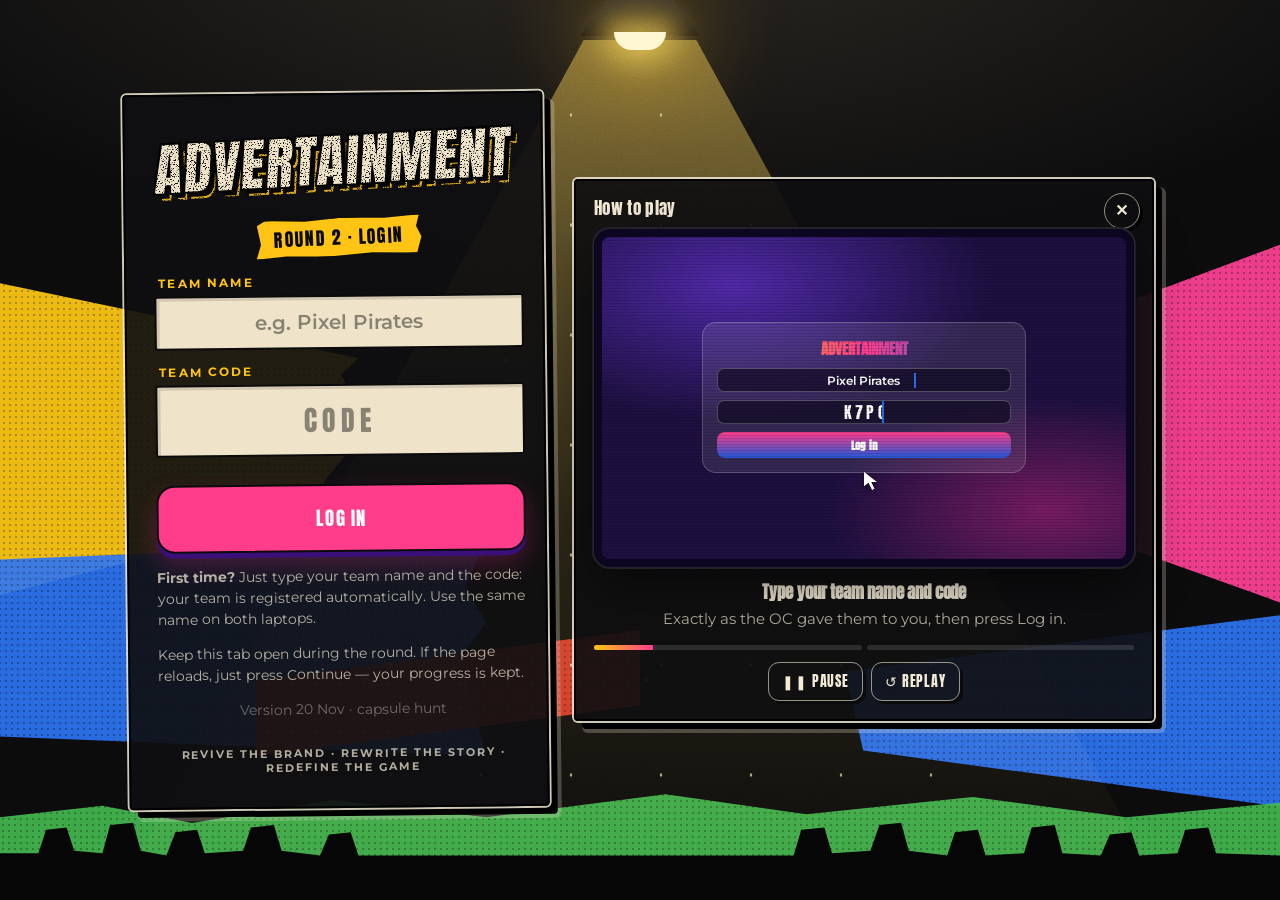
==== commit b4cfc260: "Game v17: final 27 brands, harder locks (fake letters, 12-card persona with 6 clues, two-step vault " ====
--- a/old-game/index.html
+++ b/old-game/index.html
@@ -1983,7 +1983,7 @@
           <div class="card buzzcard"><h2>🔔 Buzzer <small id="bzst"></small></h2><div class="row" style="gap:8px;flex-wrap:wrap"><button class="pink" id="bzgo" type="button">🔔 Release buzzer</button><button class="ghost sm" id="bzclose" type="button">Close buzzer</button><button class="ghost sm" id="bzclear" type="button">Clear</button></div><ol class="bzlist" id="bzlist"></ol><p class="hint">Every team screen gets a big BUZZ button. The list shows teams in the exact order they pressed, timed by the server, not by each laptop’s clock.</p></div>
           <div class="card"><h2>Timer</h2><div class="timerbox"><span id="tleft">--:--</span><input id="tmin" type="number" min="1" max="180" value="60" aria-label="Minutes"><span class="mut">min</span><button class="sm cy" id="tstart" type="button">Start</button><button class="sm ghost" id="tplus" type="button">+1 min</button><button class="sm ghost" id="tclear" type="button">Clear</button></div></div>
           <div class="card"><h2>Message to every screen</h2><div class="msgbox"><input id="bmsg" maxlength="160" placeholder="Type a message…"><button class="sm cy" id="bsend" type="button">Send</button><button class="sm ghost" id="bclr" type="button">Clear</button></div>
-            <div class="chips"><button class="ghost" type="button" data-q="Ten minutes left. Something is coming.">10 minutes left</button><button class="ghost" type="button" data-q="Final reminder: 5 minutes left!">5 minutes left</button><button class="ghost" type="button" data-q="Check The Brief: your deck needs at least 7 slides.">Deck needs 7 slides</button><button class="ghost" type="button" data-q="Clues A to E in The Faces are about your ideal customer. Work out what each one means. Only one persona fits all 5.">Customer lock hint</button><button class="ghost" type="button" data-q="Time. Step away from your laptops.">Time's up</button></div>
+            <div class="chips"><button class="ghost" type="button" data-q="Ten minutes left. Something is coming.">10 minutes left</button><button class="ghost" type="button" data-q="Final reminder: 5 minutes left!">5 minutes left</button><button class="ghost" type="button" data-q="Check The Brief: your deck needs at least 7 slides.">Deck needs 7 slides</button><button class="ghost" type="button" data-q="Clues A to F in The Faces are about your ideal customer. Work out what each one means. Only one persona fits all 6.">Customer lock hint</button><button class="ghost" type="button" data-q="Time. Step away from your laptops.">Time's up</button></div>
             <p class="hint" id="curmsg" style="margin-top:8px"></p></div>
           <div class="card callcard"><h2>📞 Client calls <small>each team gets its own brand’s call</small></h2>
             <div class="bcalls">
@@ -2020,7 +2020,7 @@
         <div class="card" hidden><h2>Practice mode</h2><p class="hint" style="margin-bottom:12px">Teams who leave the screen only get a warning instead of being logged out. Use it for rehearsals, even on one laptop. Switch it OFF before the real round.</p><button id="bpract2" type="button"></button></div>
         <div class="card"><h2>Reset the round</h2><p class="hint" style="margin-bottom:12px">Clears every step, the timer, messages, logouts and every team's progress. Teams and codes stay. Do this after your rehearsal.</p><button class="ghost" id="breset2" type="button">Reset round (keep teams)</button></div>
         <div class="card"><h2>Remove all teams</h2><p class="hint" style="margin-bottom:12px">Deletes every team and code. Only use this to start completely fresh.</p><button class="red" id="bwipe" type="button">Remove all teams</button></div>
-        <div class="card" style="grid-column:1/-1"><h2>Brand case studies &amp; lock answers <small>OC only</small></h2><p class="hint" style="margin-bottom:10px">15 brand time capsules. Lock 1: unscramble the city. Lock 2: choose the persona. 8 profiles; clues A–E in The Faces are indirect evidence about the ideal customer; only one profile fits all 5. Each wrong pick jams the lock for 2 minutes. Lock 3: the vault opens The Shelves. Every brand has its own 5-digit vault code (in the table). Answers ignore capitals, spaces and punctuation. Press Case study to see exactly what a team sees.</p><div class="tblw"><table class="tbl"><thead><tr><th>#</th><th>Brand × product</th><th>Lock 1 · city</th><th>Lock 2 persona · Lock 3 vault code</th><th>Assigned to</th><th></th></tr></thead><tbody id="akey"></tbody></table></div></div>
+        <div class="card" style="grid-column:1/-1"><h2>Brand case studies &amp; lock answers <small>OC only</small></h2><p class="hint" style="margin-bottom:10px">15 brand time capsules. Lock 1: unscramble the city. Lock 2: choose the persona. 12 profiles; clues A–F in The Faces are indirect evidence about the ideal customer; only one profile fits all 6. Each wrong pick jams the lock for 2 minutes. Lock 3: the vault opens The Shelves. Every brand has its own 5-digit vault code (in the table). Answers ignore capitals, spaces and punctuation. Press Case study to see exactly what a team sees.</p><div class="tblw"><table class="tbl"><thead><tr><th>#</th><th>Brand × product</th><th>Lock 1 · city</th><th>Lock 2 persona · Lock 3 vault code</th><th>Assigned to</th><th></th></tr></thead><tbody id="akey"></tbody></table></div></div>
         <div class="card" style="grid-column:1/-1"><h2>How to run Round 2</h2><ol class="hint" style="padding-left:20px;line-height:1.8;margin:0">
           <li><b>Before:</b> add every registered team in <b>Teams &amp; codes</b>, pick each team’s <b>brand × product</b> (or press Auto-assign), set the team code, and tell teams their exact team name and the code.</li>
           <li><b>Rehearse</b> once with Practice mode ON, then press <b>Reset round</b> and switch Practice mode OFF.</li>
@@ -2061,8 +2061,8 @@
 const CODE_CHARS='ABCDEFGHJKMNPQRSTUVWXYZ23456789';
 const NROOM=ROOM+'-notes';
 const SROOM=ROOM+'-subs',SIDX=ROOM+'-subidx';   // design submissions: full pictures, and a light index for the OC list   // team notes and sketches live here, apart from the game data
-const PAIRS=[{"n": 1, "brand": "Kingfisher Airlines", "product": "Eyewear", "city": "Bengaluru", "alt": ["bangalore", "bengaluru"], "lid": ["Kingfisher Airlines was the glamorous airline of the 2000s: red planes, plush seats and the promise of “the good times”. Launched in 2005 by Vijay Mallya’s UB Group, it flew for just seven years.", "Imagine Kingfisher Airlines relaunched as an eyewear brand."], "fail": [{"paper": "The Business Ledger", "date": "2007", "hd": "Kingfisher buys Air Deccan, India’s first low-cost airline", "body": "The luxury airline takes over a no-frills carrier. Analysts ask how one company can sell both champagne and cheap seats. The losses from Deccan’s routes start piling up."}, {"paper": "Market Times Daily", "date": "2011", "hd": "Kingfisher has never made an annual profit", "body": "High fuel prices, expensive service and a costly fleet. The airline borrows heavily from a group of banks led by SBI to keep flying."}, {"paper": "The Morning Herald", "date": "October 2012", "hd": "Kingfisher grounded; staff unpaid for months", "body": "The aviation regulator suspends Kingfisher’s flying licence. Employees protest after going without salaries for months. The red planes stop flying."}, {"paper": "The Business Ledger", "date": "2016", "hd": "Banks chase about ₹9,000 crore in Kingfisher loans", "body": "Lenders try to recover their money. Vijay Mallya leaves India in March 2016. In 2019 a court declares him a fugitive economic offender."}], "comps": [{"no": 1, "name": "The Faces", "at": "0:00", "items": [{"id": "11", "type": "Instagram story", "src": "A college student, Koramangala", "body": ["Lost my third pair of sunglasses this year.", "Need cheap ones that still look premium. 😎"]}, {"id": "12", "type": "Optician’s register", "src": "A shop on Brigade Road", "body": ["Screen-glasses sold this month: 64.", "“Most buyers are office workers who stare at laptops all day.”"]}, {"id": "13", "type": "WhatsApp message", "src": "A mother to her son", "body": ["“The eye doctor says you need glasses. Pick a frame you will actually wear, not a boring one.”"]}, {"id": "14", "type": "Survey slip", "src": "Collected at a tech park canteen", "body": ["“How often do you buy new frames?”", "Once in 3 years: 52%. Every year: 31%. “Only when they break”: 17%."]}, {"id": "15", "type": "Retired pilot’s note", "src": "Written in a diary", "body": ["“We flew in red uniforms and aviators. People looked at the crew like film stars.”"]}, {"id": "16", "type": "Wedding planner’s list", "src": "Bengaluru, December", "body": ["Sunglasses for 12 groomsmen, matching.", "Budget ₹1,000 each. “Something that looks good in photos.”"]}, {"id": "A", "type": "Shopping cart", "src": "From our customer’s week", "body": ["Removed the most expensive one. Removed the cheapest one. Bought the one in the middle."], "d": 1}, {"id": "B", "type": "Laptop sticker", "src": "From our customer’s week", "body": ["“It works on my machine” · “Found 3 bugs before lunch.”"], "d": 1}, {"id": "C", "type": "Screen-time report", "src": "From our customer’s week", "body": ["The app with the pink-and-orange camera icon is at the top of the list. Every single day."], "d": 1}, {"id": "D", "type": "Phone screenshot", "src": "From our customer’s week", "body": ["WhatsApp group “Flat 302 🏠”: “Whoever finished the milk, buys the milk. Not naming anyone.”"], "d": 1}, {"id": "E", "type": "Auto-reply", "src": "From our customer’s week", "body": ["“I’m offline after work hours. I’ll reply tomorrow morning.”"], "d": 1}]}, {"no": 2, "name": "The Noise", "at": "0:07", "items": [{"id": "21", "type": "Tweet", "src": "2.1K likes", "body": ["“Kingfisher was the only airline where the flight felt like a party. Miss those red planes.”"]}, {"id": "22", "type": "Reel comment", "src": "Under a 2000s nostalgia video", "body": ["“Fly the good times” 😂 still remember the ad.", "“Bring back the swag, not the debt.”"]}, {"id": "23", "type": "Competitor ad", "src": "A big eyewear chain", "body": ["“Buy 1 Get 1 on all frames!”", "Comments: “Every shop says this.” “Where are the fun designs?”"]}, {"id": "24", "type": "Newspaper clipping", "src": "City supplement", "body": ["Bengaluru’s screen time: young professionals spend about 9 hours a day in front of screens."], "d": 1}, {"id": "25", "type": "Meme", "src": "Shared in a college group", "body": ["Picture of a red plane: “Me leaving the party early.”", "Picture of sunglasses: “Me pretending I am not tired.”"]}, {"id": "26", "type": "Influencer DM", "src": "A fashion creator, 140K followers", "body": ["“If a brand made bold aviators with a story behind them, I would wear them on my page for free.”"], "d": 1}, {"id": "27", "type": "Instagram poll", "src": "A Bengaluru style page", "body": ["“Would you wear red aviators?”", "24,000 people voted. 3 out of every 8 voters said yes."], "d": 1}, {"id": "28", "type": "Agency rate card", "src": "A creator agency on MG Road", "body": ["A reel costs ₹5,000 for every 100K followers the creator has."], "d": 1}, {"id": "29", "type": "Media quote", "src": "Whitefield metro station", "body": ["Station billboard: ₹45,000 a week.", "Bus-shelter poster: ₹9,000 a week."], "d": 1}, {"id": "30", "type": "YouTube analytics", "src": "The old “Fly the good times” ad, re-uploaded", "body": ["72K views this month.", "1 in every 9 viewers pressed like."], "d": 1}]}, {"no": 3, "name": "The Shelves", "at": "0:14", "items": [{"id": "31", "type": "Price tags", "src": "At an eyewear kiosk in a mall", "body": ["Plain frames ₹999. Blue-light glasses ₹1,499. Branded aviators ₹4,500 and up."]}, {"id": "32", "type": "Shopkeeper’s note", "src": "Commercial Street", "body": ["“Students want style under ₹1,500. Office people want screen glasses. Nobody wants to pay for a big brand name.”"]}, {"id": "33", "type": "Airport kiosk receipt", "src": "Kempegowda airport", "body": ["Sunglasses sold this week: 210. “Travellers buy when they forget theirs at home.”"]}, {"id": "34", "type": "Online review", "src": "On a marketplace", "body": ["★★☆☆☆ “Looked great in the photo. Broke in a month.”"]}, {"id": "35", "type": "Pop-up flyer", "src": "A weekend flea market", "body": ["“Try 50 frames in 5 minutes.” 300 visitors, 90 sales."]}, {"id": "36", "type": "Delivery app screenshot", "src": "Quick-commerce app", "body": ["Sunglasses delivered in 15 minutes. “Selling out every weekend before Nandi Hills trips.”"]}]}], "anag": "ULEBRNUGA", "cust": {"o": ["Arjun Menon, 41. Team lead at a Whitefield tech park.", "Nikhil Rao, 27. Software tester at a Whitefield tech park. Wears contact lenses every day.", "Sana Khan, 29. UX designer at a Whitefield tech park. Shops only at luxury eyewear stores.", "Rohan Shetty, 28. Software tester at a Whitefield tech park."], "r": 3, "ev": []}, "who": {"c": [{"name": "Arjun Menon", "age": 41, "line": "Team lead at a Whitefield tech park."}, {"name": "Nikhil Rao", "age": 27, "line": "Software tester at a Whitefield tech park. Wears contact lenses every day."}, {"name": "Sana Khan", "age": 29, "line": "UX designer at a Whitefield tech park. Shops only at luxury eyewear stores."}, {"name": "Rohan Shetty", "age": 28, "line": "Software tester at a Whitefield tech park."}], "r": 3}, "per": {"name": "Rohan Shetty", "age": 28, "job": "Software tester at a Whitefield tech park", "home": "Shares a flat in Marathahalli with two friends", "money": "Earns about ₹65,000 a month. Spends up to ₹1,500 on a pair of glasses", "day": "9 hours a day on screens. Weekend drives to Nandi Hills and Coorg with friends", "needs": ["Screen glasses he is not embarrassed to wear in meetings", "Sunglasses that look good in photos", "Frames that do not break in a month"], "pains": ["Cheap frames break, branded ones cost ₹4,000 and up", "Every shop sells the same boring designs", "Has lost or broken 3 pairs this year"], "media": "Instagram reels, YouTube reviews, office WhatsApp groups", "shop": "Online sales, mall kiosks on weekends, quick-commerce for last-minute buys", "quote": "I want glasses that look like a choice, not a prescription."}, "vq": ["Red aviators. How many thousand voters said yes to red aviators?", "Creator reel. The fashion creator who sent you a DM wants to make one reel for you. What will it cost, in thousands of rupees?", "Billboard or bus shelters? One week on the station billboard costs the same as how many weeks of bus-shelter posters?", "Shelter budget. You have ₹27,000. How many weeks of bus-shelter posters can you buy?", "Old ad love. How many thousand likes did the re-uploaded ad get this month?"], "vc": "97538", "pq": [{"q": "How old is our customer?", "o": ["35–44", "45 or older", "25–34", "18–24"], "a": 2}, {"q": "What do they do?", "o": ["Runs a delivery business", "Software tester at a tech park", "School principal", "College student"], "a": 1}, {"q": "Who do they live with?", "o": ["Their wife and child", "Nobody: they live alone", "Two friends, in a shared flat", "Their parents"], "a": 2}, {"q": "What will they pay for one pair of glasses?", "o": ["₹2,000–₹4,000", "Over ₹4,000", "₹1,000–₹1,500", "Under ₹500"], "a": 2}, {"q": "What annoys them most about glasses?", "o": ["They look boring and old", "They feel too heavy", "Shops are too far away", "Eye tests take too long"], "a": 0}], "grid": {"names": ["Arjun", "Rohan", "Sana", "Nikhil"], "age": ["35–44", "45 or older", "18–24", "25–34"], "job": ["software tester", "school principal", "college student", "delivery business owner"], "home": ["Lives with their parents", "Lives with their spouse and child", "Lives alone", "Lives with two friends"], "spend": ["Over ₹4,000", "₹2,000–₹4,000", "Under ₹500", "₹1,000–₹1,500"], "clues": ["Nikhil is not aged 25–34.", "The person aged 35–44 is not the school principal.", "The person who lives with their parents is not the software tester.", "The person aged 25–34 spends more than the college student.", "Arjun is older than the person who spends ₹2,000–₹4,000.", "The person aged 35–44 spends more than the software tester.", "Sana does not live with their spouse and child.", "The person who spends ₹2,000–₹4,000 is older than the person who lives with their parents.", "The person aged 45 or older spends more than Sana.", "Sana is older than the person who lives with two friends."], "job0": "software tester", "ans": {"name": 1, "age": 3, "home": 3, "spend": 3}}, "pc": {"cards": [{"name": "Tejas Pai", "lines": ["Counts other people’s money all day at a bank counter.", "Works rotating shifts, days one week and nights the next.", "Packs two school tiffins before leaving home.", "Learns everything from long video reviews.", "Always buys the cheapest thing that does the job."]}, {"name": "Varun Rao", "lines": ["Splits the rent and the chores with flatmates.", "Pays a little more for something that looks good, but never goes crazy.", "Teaches forty children every morning.", "Keeps strict office hours and logs off on time.", "Never misses the evening TV serial."]}, {"name": "Pranav Kamath", "lines": ["Keeps strict office hours and logs off on time.", "Teaches forty children every morning.", "Pays a little more for something that looks good, but never goes crazy.", "Never misses a reel.", "Shares a room, a mess and a curfew."]}, {"name": "Sameer Hegde", "lines": ["Teaches forty children every morning.", "Splits the rent and the chores with flatmates.", "Learns everything from long video reviews.", "Works rotating shifts, days one week and nights the next.", "Pays a little more for something that looks good, but never goes crazy."]}, {"name": "Nikhil Shenoy", "lines": ["Never misses a reel.", "Goes home to a partner and a very fussy cat.", "Finds other people’s mistakes in apps before anyone else sees them.", "Always buys the cheapest thing that does the job.", "Keeps strict office hours and logs off on time."]}, {"name": "Kiran Bhat", "lines": ["Always buys the cheapest thing that does the job.", "Splits the rent and the chores with flatmates.", "Does their best thinking after midnight.", "Finds other people’s mistakes in apps before anyone else sees them.", "Never misses a reel."]}, {"name": "Rohan Shetty", "lines": ["Splits the rent and the chores with flatmates.", "Never misses a reel.", "Pays a little more for something that looks good, but never goes crazy.", "Finds other people’s mistakes in apps before anyone else sees them.", "Keeps strict office hours and logs off on time."]}, {"name": "Aditya Menon", "lines": ["Never misses the evening TV serial.", "Always buys the cheapest thing that does the job.", "Is up before sunrise most days.", "Packs two school tiffins before leaving home.", "Finds other people’s mistakes in apps before anyone else sees them."]}], "ans": 6}}, {"n": 2, "brand": "Jet Airways", "product": "Stationery", "city": "Pune", "alt": ["pune", "poona"], "lid": ["Jet Airways was once India’s biggest private airline. Founded in 1993 by Naresh Goyal, it was known for its smiling crew, its yellow-and-blue planes and its reliable service.", "Imagine Jet Airways relaunched as a stationery brand."], "fail": [{"paper": "The Business Ledger", "date": "2007", "hd": "Jet buys Air Sahara for ₹1,450 crore", "body": "Jet grows by buying a rival. Critics say it paid too much and took on a lot of debt."}, {"paper": "Market Times Daily", "date": "2018", "hd": "Jet struggles as low-cost airlines take over", "body": "Cheaper airlines grow fast. Jet cannot cut its costs, and fuel prices rise. Losses pile up quarter after quarter."}, {"paper": "The Morning Herald", "date": "17 April 2019", "hd": "Jet Airways stops flying", "body": "After months of unpaid salaries and grounded planes, the airline suspends all flights. Thousands of employees lose their jobs."}, {"paper": "The Business Ledger", "date": "November 2024", "hd": "Supreme Court orders Jet Airways to be liquidated", "body": "A plan to revive the airline fails. The court orders its assets to be sold. The founder had been arrested in 2023 in a money-laundering case."}], "comps": [{"no": 1, "name": "The Faces", "at": "0:00", "items": [{"id": "11", "type": "Student’s bag", "src": "A Class 11 student, Kothrud", "body": ["5 notebooks, 3 gel pens, 2 highlighters, 1 planner she never uses.", "“I buy stationery when I am stressed.”"]}, {"id": "12", "type": "Parent’s receipt", "src": "School supply store", "body": ["Back-to-school list: ₹2,850.", "“The children only want the pretty notebooks.”"], "d": 1}, {"id": "13", "type": "Instagram post", "src": "A study-with-me creator", "body": ["“My exam setup” with neat pens and a planner: 38K likes.", "Comments: “Where are those pens from?”"], "d": 1}, {"id": "14", "type": "Office memo", "src": "An IT company in Hinjewadi", "body": ["“Please stop taking notebooks from the store room.”", "(Someone wrote underneath: “Then buy better ones.”)"]}, {"id": "15", "type": "Retired air hostess", "src": "Letter to a newspaper", "body": ["“Our flight kits had the neatest pens and notepads. Passengers took them home as souvenirs.”"]}, {"id": "16", "type": "Coaching class notice", "src": "FC Road", "body": ["“Bring one notebook per subject. Colour-coded is better.” 1,200 students enrolled."], "d": 1}, {"id": "A", "type": "Browser history", "src": "From our customer’s week", "body": ["“full review”, “unboxing”, “watch till the end”, “part 2”."], "d": 1}, {"id": "B", "type": "Sticky note", "src": "From our customer’s week", "body": ["On the fridge: “Beta, dinner is in the microwave. Papa has taken the car.”"], "d": 1}, {"id": "C", "type": "Timetable", "src": "From our customer’s week", "body": ["Stuck on the wall: “BOARDS countdown. Revise Accounts, then Economics.”"], "d": 1}, {"id": "D", "type": "Shopping cart", "src": "From our customer’s week", "body": ["Removed the most expensive one. Removed the cheapest one. Bought the one in the middle."], "d": 1}, {"id": "E", "type": "Food app", "src": "From our customer’s week", "body": ["Every order this week arrived long after midnight."], "d": 1}]}, {"no": 2, "name": "The Noise", "at": "0:07", "items": [{"id": "21", "type": "YouTube comment", "src": "Under an old Jet Airways ad", "body": ["“The Joy of Flying.” That jingle still gives me goosebumps."]}, {"id": "22", "type": "Competitor post", "src": "A big stationery brand", "body": ["“New range of notebooks!” (900 likes).", "Comments: “Same old designs.” “Make something aesthetic for once.”"]}, {"id": "23", "type": "Reddit thread", "src": "r/pune", "body": ["“Best place for good-quality stationery?” 240 replies. Most say: “Overpriced, or bad quality. Nothing in between.”"]}, {"id": "24", "type": "Newspaper clipping", "src": "Education page", "body": ["Pune has over 7 lakh students in colleges and schools. Exam season runs from February to April."]}, {"id": "25", "type": "Meme", "src": "A college page", "body": ["A plane taking off: “Me opening a new notebook on day 1.”", "The plane crashing: “Me on day 5.”"]}, {"id": "26", "type": "Office survey", "src": "HR team", "body": ["63% of employees still take handwritten notes in meetings."]}, {"id": "27", "type": "Instagram poll", "src": "A Pune student page", "body": ["“Pens or pencils for exams?”", "16,000 people voted. Pens won by 4,000 votes."], "d": 1}, {"id": "28", "type": "Notice board rates", "src": "A coaching class on FC Road", "body": ["An ad on the notice board: ₹500 a week."], "d": 1}, {"id": "29", "type": "Agency rate card", "src": "A Pune creator agency", "body": ["Study creators charge ₹1 for every 4 likes their best post got."], "d": 1}, {"id": "30", "type": "Newspaper clipping", "src": "Pune edition", "body": ["Pune has about 45 lakh people.", "1 in every 9 of them is a school or college student."], "d": 1}]}, {"no": 3, "name": "The Shelves", "at": "0:14", "items": [{"id": "31", "type": "Price board", "src": "A stationery shop near FC College", "body": ["Notebook ₹60. “Aesthetic” notebook ₹180. Planner ₹450. Gel pen pack ₹120."]}, {"id": "32", "type": "Shopkeeper’s note", "src": "Laxmi Road", "body": ["“Two seasons matter: June, when school starts, and January, before exams.”"]}, {"id": "33", "type": "Book fair stall", "src": "Weekend fair", "body": ["“Stationery corner sold more than the books.” 1,100 items in 2 days."]}, {"id": "34", "type": "Corporate order", "src": "An HR manager’s email", "body": ["“Need 400 welcome kits for new joiners: notebook, pen, sticky notes. Budget ₹350 each.”"]}, {"id": "35", "type": "Quick-commerce screenshot", "src": "Delivery app", "body": ["“Exam essentials” delivered in 10 minutes. Highlighters sold out at night."]}, {"id": "36", "type": "Mall kiosk report", "src": "Phoenix mall", "body": ["Gift sets sell best before Raksha Bandhan and Diwali."]}]}], "anag": "UNPE", "cust": {"o": ["Ishita Kulkarni, 17. Class 12 student in Kothrud.", "Omkar Pawar, 17. Class 12 student in Kothrud. Studies at home with online classes only.", "Sanya Deshmukh, 16. Class 11 student in Aundh. Types all her notes on a tablet.", "Riddhi Shah, 19. First-year college student in Kothrud."], "r": 0, "ev": []}, "who": {"c": [{"name": "Ishita Kulkarni", "age": 17, "line": "Class 12 student in Kothrud."}, {"name": "Omkar Pawar", "age": 17, "line": "Class 12 student in Kothrud. Studies at home with online classes only."}, {"name": "Sanya Deshmukh", "age": 16, "line": "Class 11 student in Aundh. Types all her notes on a tablet."}, {"name": "Riddhi Shah", "age": 19, "line": "First-year college student in Kothrud."}], "r": 0}, "per": {"name": "Ishita Kulkarni", "age": 17, "job": "Class 12 Commerce student", "home": "Lives with her parents in Kothrud", "money": "Gets about ₹1,500 a month as pocket money. Spends ₹50–₹300 on one item", "day": "School in the morning, coaching on FC Road from 4 to 8 pm, then revision till late", "needs": ["Notebooks and pens that make studying less boring", "Colour-coding for revision", "Something to show off in study-with-me photos"], "pains": ["Pretty stationery is expensive", "Plain notebooks are dull", "Buys planners she never uses"], "media": "Study-with-me reels, YouTube, classmates", "shop": "The shop near her coaching class, the school supply store with her parents, online for aesthetic items", "quote": "If my notebook looks good, I actually open it."}, "vq": ["Pencil people. How many thousand voters chose pencils?", "Notice board. How many weeks on the coaching-class notice board can you buy with ₹3,500?", "Students. How many lakh school and college students live in Pune?", "Back to school. Round the parent’s back-to-school bill to the nearest thousand rupees. How many thousand is that?", "Creator fee. What would the study-with-me creator from The Faces charge for one post, in thousands of rupees? Round down."], "vc": "67539", "pq": [{"q": "How old is our customer?", "o": ["25–34", "18–24", "Under 18", "35 or older"], "a": 2}, {"q": "What do they do?", "o": ["Class 12 student", "College student", "Teacher", "Office worker"], "a": 0}, {"q": "Who do they live with?", "o": ["Friends, in a hostel", "Nobody: they live alone", "Friends, in a PG", "Their parents"], "a": 3}, {"q": "What will they spend on one stationery item?", "o": ["₹300–₹800", "₹50–₹300", "Over ₹800", "Under ₹50"], "a": 1}, {"q": "What annoys them most?", "o": ["Notebooks are too heavy", "Pens run out too fast", "Pretty stationery costs too much", "Shops close too early"], "a": 2}], "grid": {"names": ["Ishita", "Omkar", "Sanya", "Riddhi"], "age": ["35 or older", "18–24", "Under 18", "25–34"], "job": ["college student", "office worker", "Class 12 student", "teacher"], "home": ["Lives in a PG", "Lives in a hostel", "Lives with their parents", "Lives alone"], "spend": ["Under ₹50", "₹300–₹800", "Over ₹800", "₹50–₹300"], "clues": ["The person aged 25–34 spends more than Riddhi.", "Sanya is older than the person who lives with their parents.", "Omkar spends more than Riddhi.", "Ishita spends more than the college student.", "Riddhi spends more than Ishita.", "Riddhi either spends ₹300–₹800 or is the office worker, but not both.", "Omkar is older than Ishita.", "The office worker is older than the Class 12 student.", "The person who lives alone is older than the college student.", "Omkar either lives in a PG or spends under ₹50, but not both."], "job0": "Class 12 student", "ans": {"name": 0, "age": 2, "home": 2, "spend": 3}}, "pc": {"cards": [{"name": "Sneha Joshi", "lines": ["Already in college, studying engineering.", "Mum still packs the lunch box every morning.", "Does their best thinking after midnight.", "Reads the morning paper cover to cover.", "Pays a little more for something that looks good, but never goes crazy."]}, {"name": "Ishita Kulkarni", "lines": ["Has board exams in a few months.", "Mum still packs the lunch box every morning.", "Pays a little more for something that looks good, but never goes crazy.", "Does their best thinking after midnight.", "Learns everything from long video reviews."]}, {"name": "Mitali Gokhale", "lines": ["Learns everything from long video reviews.", "Has board exams in a few months.", "Mum still packs the lunch box every morning.", "Waits all year for the big sale days.", "Works rotating shifts, days one week and nights the next."]}, {"name": "Gauri Bapat", "lines": ["Has the whole flat to themselves and loves the quiet.", "Does their best thinking after midnight.", "Only buys big designer brands.", "Teaches maths at a coaching class.", "Learns everything from long video reviews."]}, {"name": "Tanvi Apte", "lines": ["Splits the rent and the chores with flatmates.", "Has board exams in a few months.", "Pays a little more for something that looks good, but never goes crazy.", "Works rotating shifts, days one week and nights the next.", "Never misses a reel."]}, {"name": "Purva Sathe", "lines": ["Pays a little more for something that looks good, but never goes crazy.", "Shares a room, a mess and a curfew.", "Learns everything from long video reviews.", "Has board exams in a few months.", "Does their best thinking after midnight."]}, {"name": "Anushka Deshpande", "lines": ["Waits all year for the big sale days.", "Works rotating shifts, days one week and nights the next.", "Splits the rent and the chores with flatmates.", "Works in an office and takes the metro.", "Reads the morning paper cover to cover."]}, {"name": "Rutuja Pawar", "lines": ["Mum still packs the lunch box every morning.", "Never misses the evening TV serial.", "Only buys big designer brands.", "Is up before sunrise most days.", "Works in an office and takes the metro."]}], "ans": 1}}, {"n": 3, "brand": "Air Sahara", "product": "Home decor", "city": "Lucknow", "alt": ["lucknow"], "lid": ["Air Sahara began in 1993 as Sahara Airlines, part of the Sahara India group. It was a full-service airline with a big brand and a loyal following in north India.", "Imagine Air Sahara relaunched as a home decor brand."], "fail": [{"paper": "The Business Ledger", "date": "2000", "hd": "Sahara Airlines renamed Air Sahara", "body": "The airline gets a new name and a bigger plan. It fights for passengers on busy routes against larger rivals."}, {"paper": "Market Times Daily", "date": "2006", "hd": "Jet’s ₹2,225 crore deal for Air Sahara collapses", "body": "The first deal to sell the airline falls apart after disagreements. Air Sahara keeps losing money while the matter drags on."}, {"paper": "The Morning Herald", "date": "April 2007", "hd": "Air Sahara sold to Jet for ₹1,450 crore", "body": "The airline is finally sold, for much less. Jet renames it JetLite. The Air Sahara name disappears from the skies."}, {"paper": "The Business Ledger", "date": "2007", "hd": "Too small to fight, too costly to run", "body": "Experts say Air Sahara was caught between low-cost airlines and full-service giants, with no clear reason for flyers to choose it."}], "comps": [{"no": 1, "name": "The Faces", "at": "0:00", "items": [{"id": "11", "type": "Furniture showroom log", "src": "A Hazratganj sofa store", "body": ["Walk-ins this week: 212. Sofas sold: 9.", "“People look around and leave with one cushion.”"]}, {"id": "12", "type": "Pinterest board", "src": "“Lucknow home”", "body": ["142 saved pins: chikankari cushions, brass lamps, jharokha mirrors."]}, {"id": "13", "type": "Diwali guest list", "src": "A family WhatsApp group", "body": ["“12 people for Diwali lunch at our place this year!”", "Reply from a cousin: “In that small flat? 😅”"]}, {"id": "14", "type": "Rental listing", "src": "A property website", "body": ["2BHK, Gomti Nagar, ₹18,000 a month.", "“Semi-furnished. Freshly painted. Tenant must return the flat exactly as it is.”"]}, {"id": "15", "type": "Retired steward’s letter", "src": "To his grandson", "body": ["“Air Sahara cabins were warm, with soft colours. Passengers said it felt like home.”"]}, {"id": "16", "type": "Survey slip", "src": "A furniture expo", "body": ["“What do you change first when you redecorate?” Lights 38%. Cushions 27%. Wall art 21%."], "d": 1}, {"id": "A", "type": "Lanyard", "src": "From our customer’s week", "body": ["A staff ID clip with a small logo: a piggy bank with a key."], "d": 1}, {"id": "B", "type": "Screen-time report", "src": "From our customer’s week", "body": ["The app with the pink-and-orange camera icon is at the top of the list. Every single day."], "d": 1}, {"id": "C", "type": "Calendar reminder", "src": "From our customer’s week", "body": ["“Our anniversary! Book the table this time. ❤️”"], "d": 1}, {"id": "D", "type": "Shopping cart", "src": "From our customer’s week", "body": ["Removed the most expensive one. Removed the cheapest one. Bought the one in the middle."], "d": 1}, {"id": "E", "type": "Auto-reply", "src": "From our customer’s week", "body": ["“I’m offline after work hours. I’ll reply tomorrow morning.”"], "d": 1}]}, {"no": 2, "name": "The Noise", "at": "0:07", "items": [{"id": "21", "type": "Instagram reel", "src": "A home-decor creator, 90K followers", "body": ["“₹2,000 room makeover” reel: 1.3M views.", "Comments: “Where do I buy this in Lucknow?”"], "d": 1}, {"id": "22", "type": "Competitor ad", "src": "A big furniture chain", "body": ["“Mega sale on sofas!”", "Comments: “I don’t need a sofa, I need small things that make it pretty.”"]}, {"id": "23", "type": "Old ad poster", "src": "Found in a travel agency", "body": ["“Emotionally yours” (Air Sahara’s old line) printed under a blue-and-gold plane."]}, {"id": "24", "type": "Newspaper clipping", "src": "City page", "body": ["Lucknow’s new apartment towers: 40,000 homes added in 5 years."], "d": 1}, {"id": "25", "type": "WhatsApp forward", "src": "Family group", "body": ["“Hand-made, made in Lucknow” beats “imported” every time. Share if you agree! 🙏"]}, {"id": "26", "type": "Meme", "src": "A local page", "body": ["Guest arriving: “Wow, nice home!”", "Us: hiding the clutter in one room."]}, {"id": "27", "type": "Instagram poll", "src": "A Lucknow home page", "body": ["“Chikankari or plain cushions?”", "27,000 people voted. Chikankari got twice as many votes as plain."], "d": 1}, {"id": "28", "type": "Agency rate card", "src": "A Lucknow ad agency", "body": ["A home creator charges ₹1 for every 200 views on their best reel."], "d": 1}, {"id": "29", "type": "Property report", "src": "Newspaper property page", "body": ["Of Lucknow’s new homes, 1 in every 8 is rented out."], "d": 1}, {"id": "30", "type": "Shop calendar", "src": "On a Hazratganj shop wall", "body": ["Diwali sale: 14 days.", "Wedding season: 3 weeks, starting the day after the sale ends."], "d": 1}]}, {"no": 3, "name": "The Shelves", "at": "0:14", "items": [{"id": "31", "type": "Price tags", "src": "Aminabad market", "body": ["Cushion cover ₹250. Brass lamp ₹1,200. Mirror ₹1,800. “Bargain allowed.”"]}, {"id": "32", "type": "Shopkeeper’s note", "src": "Hazratganj", "body": ["“Festive season is 60% of my year. Rest of the year, only weddings.”"]}, {"id": "33", "type": "Craft fair report", "src": "Weekend craft fair", "body": ["Chikankari cushions sold out by noon. 70% of buyers were women aged 25–40."]}, {"id": "34", "type": "Online order", "src": "A marketplace", "body": ["“Delivered broken.” Return requested. (Glass decor ships badly.)"]}, {"id": "35", "type": "Mall store memo", "src": "A home store", "body": ["“Gift sets under ₹999 are our best sellers at Diwali.”"]}, {"id": "36", "type": "Interior designer’s quote", "src": "Card in a café", "body": ["“Most clients want a complete look for one room, not random pieces.”"]}]}], "anag": "KLCOUNW", "cust": {"o": ["Shalini Mishra, 30. Teacher in Indira Nagar. Married last winter. Just ordered a ₹40,000 sofa.", "Pooja Verma, 31. Owns her flat in Gomti Nagar. Just fitted new built-in shelves.", "Aisha Rizvi, 29. Bank officer in Hazratganj. Married last winter.", "Nida Hasan, 28. Bank officer in Hazratganj. Lives in a PG with 3 roommates."], "r": 2, "ev": []}, "who": {"c": [{"name": "Shalini Mishra", "age": 30, "line": "Teacher in Indira Nagar. Married last winter. Just ordered a ₹40,000 sofa."}, {"name": "Pooja Verma", "age": 31, "line": "Owns her flat in Gomti Nagar. Just fitted new built-in shelves."}, {"name": "Aisha Rizvi", "age": 29, "line": "Bank officer in Hazratganj. Married last winter."}, {"name": "Nida Hasan", "age": 28, "line": "Bank officer in Hazratganj. Lives in a PG with 3 roommates."}], "r": 2}, "per": {"name": "Aisha Rizvi", "age": 29, "job": "Bank officer in Hazratganj", "home": "Rents a 2BHK in Gomti Nagar with her husband", "money": "The couple earns about ₹1.1 lakh a month. She spends up to ₹2,000 to refresh one room", "day": "Office 10 to 5, evenings scrolling decor reels, weekends at Aminabad market", "needs": ["Make a rented flat look royal and homely", "Decor that needs no drilling", "Get ready for Diwali guests and her in-laws"], "pains": ["Big chains sell sofas, not small pretty things", "Glass decor breaks in delivery", "Can’t change the walls of a rented flat"], "media": "Instagram reels, Pinterest, family WhatsApp groups", "shop": "Aminabad on weekends, online for small pieces, gift sets at Diwali", "quote": "I want guests to say wow, without us breaking the walls or the bank."}, "vq": ["Plain cushions. How many thousand of the voters chose plain cushions?", "Creator fee. What would the home-decor creator charge for one reel, in thousands of rupees? Round down.", "Rented homes. How many thousand of Lucknow’s new homes are rented out?", "Selling season. How many weeks from the first day of the Diwali sale to the last day of wedding season?", "Cushions or wall art? In the expo survey, how many percentage points more people change cushions first than wall art?"], "vc": "96556", "pq": [{"q": "How old is our customer?", "o": ["25–34", "35–44", "45 or older", "18–24"], "a": 0}, {"q": "What do they do?", "o": ["Works at a bank", "Homemaker", "Runs a furniture shop", "College student"], "a": 0}, {"q": "Where do they live?", "o": ["A rented room, alone", "Her own house, with her in-laws", "A rented flat, with her husband", "A girls’ hostel"], "a": 2}, {"q": "What will they spend to make over one room?", "o": ["Over ₹40,000", "₹10,000–₹20,000", "Up to ₹2,000", "Up to ₹500"], "a": 2}, {"q": "What stops them decorating the way they want?", "o": ["She can’t drill or change the walls", "She can’t find decor online", "Her house is too big", "She has no time to shop"], "a": 0}], "grid": {"names": ["Nida", "Pooja", "Shalini", "Aisha"], "age": ["25–34", "45 or older", "18–24", "35–44"], "job": ["furniture shop owner", "homemaker", "college student", "bank officer"], "home": ["Lives in their own house with their in-laws", "Lives in a rented flat with their spouse", "Lives in a girls’ hostel", "Lives alone in a rented room"], "spend": ["Over ₹40,000", "₹10,000–₹20,000", "Up to ₹500", "Up to ₹2,000"], "clues": ["The person aged 35–44 spends more than Aisha.", "Aisha either is the bank officer or is aged 35–44, but not both.", "The furniture shop owner does not live in a girls’ hostel.", "Shalini either lives alone in a rented room or spends ₹10,000–₹20,000, but not both.", "Pooja is older than the person who spends up to ₹2,000.", "The person who lives in a rented flat with their spouse spends more than Nida.", "The bank officer is older than the person who spends up to ₹500.", "Pooja either is the homemaker or lives alone in a rented room, but not both.", "Shalini is older than the person who spends ₹10,000–₹20,000.", "The homemaker lives in their own house with their in-laws."], "job0": "bank officer", "ans": {"name": 3, "age": 0, "home": 1, "spend": 3}}, "pc": {"cards": [{"name": "Sana Qureshi", "lines": ["Mum still packs the lunch box every morning.", "Pays a little more for something that looks good, but never goes crazy.", "Still in college.", "Never misses a reel.", "Keeps strict office hours and logs off on time."]}, {"name": "Ritika Saxena", "lines": ["Pays a little more for something that looks good, but never goes crazy.", "Learns everything from long video reviews.", "Runs the home and looks after the in-laws.", "Does their best thinking after midnight.", "Goes home to a partner and a very fussy cat."]}, {"name": "Megha Tandon", "lines": ["Learns everything from long video reviews.", "Works rotating shifts, days one week and nights the next.", "Approves loans at a bank branch.", "Always buys the cheapest thing that does the job.", "Splits the rent and the chores with flatmates."]}, {"name": "Zoya Naqvi", "lines": ["Is up before sunrise most days.", "Packs two school tiffins before leaving home.", "Learns everything from long video reviews.", "Approves loans at a bank branch.", "Pays a little more for something that looks good, but never goes crazy."]}, {"name": "Aisha Rizvi", "lines": ["Keeps strict office hours and logs off on time.", "Never misses a reel.", "Approves loans at a bank branch.", "Goes home to a partner and a very fussy cat.", "Pays a little more for something that looks good, but never goes crazy."]}, {"name": "Shalini Mishra", "lines": ["Always buys the cheapest thing that does the job.", "Goes home to a partner and a very fussy cat.", "Keeps strict office hours and logs off on time.", "Never misses a reel.", "Owns a furniture showroom."]}, {"name": "Pooja Verma", "lines": ["Always buys the cheapest thing that does the job.", "Approves loans at a bank branch.", "Splits the rent and the chores with flatmates.", "Does their best thinking after midnight.", "Never misses a reel."]}, {"name": "Nida Hasan", "lines": ["Keeps strict office hours and logs off on time.", "Owns a furniture showroom.", "Reads the morning paper cover to cover.", "Always buys the cheapest thing that does the job.", "Goes home to a partner and a very fussy cat."]}], "ans": 4}}, {"n": 4, "brand": "Housejoy", "product": "Sportswear", "city": "Hyderabad", "alt": ["hyderabad"], "lid": ["Housejoy was a Bengaluru start-up that sent plumbers, cleaners, beauticians and electricians to your door at the tap of an app. In 2015 it raised money from Amazon and others and grew fast.", "Imagine Housejoy relaunched as a sportswear brand."], "fail": [{"paper": "The Startup Wire", "date": "December 2015", "hd": "Amazon backs Housejoy with $22.5 million", "body": "The home-services app raises big money and expands to many cities, offering everything from cleaning to salon services."}, {"paper": "The Startup Wire", "date": "2016", "hd": "Housejoy pulls out of seven cities and halves its staff", "body": "Too many services, too many cities, too little money. The company shrinks back to five big cities."}, {"paper": "Market Times Daily", "date": "May 2017", "hd": "Housejoy founders exit after board decision", "body": "The co-founders leave. A new CEO tries to fix the business as rivals like UrbanClap grow faster."}, {"paper": "The Startup Wire", "date": "May 2018", "hd": "Housejoy lays off 40 more employees", "body": "Facing a funding crunch, the company shuts low-margin services and tries a new model."}], "comps": [{"no": 1, "name": "The Faces", "at": "0:00", "items": [{"id": "11", "type": "Gym WhatsApp group", "src": "A Gachibowli gym", "body": ["“New year, new me!” 34 new members joined in January.", "By March, 11 are still coming."], "d": 1}, {"id": "12", "type": "Office worker’s diary", "src": "HITEC City", "body": ["6 am badminton, 9 am office, 7 pm walk.", "“I need clothes that work for all three.”"]}, {"id": "13", "type": "Mother’s note", "src": "To her daughter", "body": ["“Your school sports day is on 14th. Your old track pants are too short now!”"]}, {"id": "14", "type": "Survey slip", "src": "A 10K run expo", "body": ["“Why don’t you work out more?” Time 46%. Motivation 31%. “Nothing comfortable to wear” 12%."], "d": 1}, {"id": "15", "type": "Old Housejoy app review", "src": "On an app store", "body": ["★★★★☆ “The cleaner came on time and fixed everything. Felt like help was always one tap away.”"]}, {"id": "16", "type": "Cricket academy notice", "src": "Secunderabad", "body": ["“Under-14 trials next month. Proper kit compulsory.” 300 children registered."]}, {"id": "A", "type": "Gym card", "src": "From our customer’s week", "body": ["Every check-in is stamped while it is still dark outside."], "d": 1}, {"id": "B", "type": "Screen-time report", "src": "From our customer’s week", "body": ["The app with the pink-and-orange camera icon is at the top of the list. Every single day."], "d": 1}, {"id": "C", "type": "Whiteboard photo", "src": "From our customer’s week", "body": ["“Roadmap for next quarter. Ship the feature. Talk to users first.”"], "d": 1}, {"id": "D", "type": "Calendar reminder", "src": "From our customer’s week", "body": ["“Our anniversary! Book the table this time. ❤️”"], "d": 1}, {"id": "E", "type": "Shopping cart", "src": "From our customer’s week", "body": ["Removed the most expensive one. Removed the cheapest one. Bought the one in the middle."], "d": 1}]}, {"no": 2, "name": "The Noise", "at": "0:07", "items": [{"id": "21", "type": "Instagram post", "src": "A fitness creator, 210K followers", "body": ["“Hyderabad heat + workout = 😵”", "Comments: “Which T-shirts don’t stick in this weather?”"], "d": 1}, {"id": "22", "type": "Competitor ad", "src": "A global sportswear brand", "body": ["“Just push harder.”", "Comments: “Too expensive.” “Make something for normal people, not athletes.”"]}, {"id": "23", "type": "Reddit thread", "src": "r/hyderabad", "body": ["“Best affordable activewear?” 180 replies. Top answer: “Buy cheap, it tears. Buy branded, it costs ₹3,000.”"]}, {"id": "24", "type": "Newspaper clipping", "src": "City page", "body": ["Hyderabad marathon entries cross 25,000, a record."], "d": 1}, {"id": "25", "type": "Meme", "src": "An office page", "body": ["“Me buying gym clothes” vs “Me wearing them to the sofa.”"]}, {"id": "26", "type": "Neighbour’s WhatsApp", "src": "A gated society", "body": ["“Morning yoga in the clubhouse from Monday. Wear something comfortable!” 48 👍"]}, {"id": "27", "type": "Instagram poll", "src": "A Hyderabad fitness page", "body": ["“What do you work out in?”", "20,000 people voted. Old T-shirts got 3 times the votes of proper gym wear."], "d": 1}, {"id": "28", "type": "Race sponsor quote", "src": "Hyderabad marathon", "body": ["Your logo on the race T-shirt: ₹4 for every runner who enters."], "d": 1}, {"id": "29", "type": "Creator rate card", "src": "A Hyderabad agency", "body": ["One post costs ₹3,000 for every 70K followers."], "d": 1}, {"id": "30", "type": "Gym chain report", "src": "12 branches across Hyderabad", "body": ["A promo stall at one branch: ₹500 a month."], "d": 1}]}, {"no": 3, "name": "The Shelves", "at": "0:14", "items": [{"id": "31", "type": "Price tags", "src": "A sports store, Ameerpet", "body": ["T-shirt ₹499. Branded T-shirt ₹1,799. Track pants ₹899. “Combo: 2 for ₹999.”"]}, {"id": "32", "type": "Shopkeeper’s note", "src": "Sports goods shop", "body": ["“Schools order in bulk every June. Corporate teams order before tournaments.”"]}, {"id": "33", "type": "Marathon expo stall", "src": "Running event", "body": ["“Sold 600 T-shirts in one day. Runners want light and quick-dry.”"]}, {"id": "34", "type": "Online review", "src": "A marketplace", "body": ["★★★★★ “Fits well, doesn’t fade.” ★☆☆☆☆ “Size chart was a lie.”"]}, {"id": "35", "type": "Gym counter note", "src": "A chain gym", "body": ["“Members ask where to buy gym wear. We have no shop.”"]}, {"id": "36", "type": "Quick-commerce screenshot", "src": "Delivery app", "body": ["Socks and sports bottles sold out every Sunday morning."]}]}], "anag": "EHDDARABY", "cust": {"o": ["Karthik Reddy, 32. Product manager in HITEC City.", "Vikram Goud, 24. State-level cricketer. His sponsor gives him free kit.", "Sushma Rao, 31. Works from home in Secunderabad. Plays badminton at 6 am.", "Rahul Varma, 33. Product manager in HITEC City. Only exercises on weekends."], "r": 0, "ev": []}, "who": {"c": [{"name": "Karthik Reddy", "age": 32, "line": "Product manager in HITEC City."}, {"name": "Vikram Goud", "age": 24, "line": "State-level cricketer. His sponsor gives him free kit."}, {"name": "Sushma Rao", "age": 31, "line": "Works from home in Secunderabad. Plays badminton at 6 am."}, {"name": "Rahul Varma", "age": 33, "line": "Product manager in HITEC City. Only exercises on weekends."}], "r": 0}, "per": {"name": "Karthik Reddy", "age": 32, "job": "Product manager at a HITEC City company", "home": "Lives in Gachibowli with his wife", "money": "Earns about ₹1.4 lakh a month. Spends ₹500–₹1,000 on one piece of sportswear", "day": "Badminton at 6 am, office 9 to 7, a walk in the evening", "needs": ["Clothes that go from the court to the office to an evening walk", "Quick-dry T-shirts for Hyderabad heat", "Good quality without athlete prices"], "pains": ["Cheap T-shirts tear, branded ones cost ₹3,000", "T-shirts stick to him in the heat", "Changes clothes in the office washroom"], "media": "Fitness creators on Instagram, Reddit, office sports groups", "shop": "Online sales, sports shops in Ameerpet, quick-commerce for socks and bottles", "quote": "I don’t want to look like an athlete. I just don’t want to smell like one at 10 am."}, "vq": ["Gym wear. How many thousand voters work out in proper gym wear?", "Race shirts. What would your logo on the marathon T-shirt cost, in lakh rupees?", "Who stays? At the Gachibowli gym, 1 in how many January joiners was still coming in March? Round to the nearest whole number.", "Creator post. What would the Hyderabad fitness creator charge for one post, in thousands of rupees?", "Promo stalls. What does a stall at every branch cost for one month, in thousands of rupees?"], "vc": "51396", "pq": [{"q": "How old is our customer?", "o": ["35–44", "45 or older", "18–24", "25–34"], "a": 3}, {"q": "What do they do?", "o": ["College student", "Product manager at a tech company", "Professional cricketer", "Retired teacher"], "a": 1}, {"q": "Who do they live with?", "o": ["His wife", "His parents", "Friends, in a hostel", "Nobody: he lives alone"], "a": 0}, {"q": "What will they pay for one piece of sportswear?", "o": ["Under ₹300", "₹500–₹1,000", "₹2,000–₹3,000", "Over ₹3,000"], "a": 1}, {"q": "What annoys them most?", "o": ["Clothes stay sweaty in the heat", "Colours fade fast", "Nothing fits him", "Kit is hard to find"], "a": 0}], "grid": {"names": ["Rahul", "Karthik", "Sushma", "Vikram"], "age": ["18–24", "35–44", "25–34", "45 or older"], "job": ["product manager", "college student", "professional cricketer", "retired teacher"], "home": ["Lives in a hostel", "Lives with their spouse", "Lives alone", "Lives with their parents"], "spend": ["Over ₹3,000", "₹2,000–₹3,000", "Under ₹300", "₹500–₹1,000"], "clues": ["Rahul either lives in a hostel or spends ₹500–₹1,000, but not both.", "Vikram either spends over ₹3,000 or is the college student, but not both.", "The person who lives alone is not aged 35–44.", "The person who lives with their spouse is not the retired teacher.", "Rahul either is the college student or is aged 25–34, but not both.", "Sushma is older than Vikram.", "Karthik is older than the person who spends under ₹300.", "Karthik does not spend ₹2,000–₹3,000.", "Vikram either is the professional cricketer or is aged 25–34, but not both.", "The person who spends over ₹3,000 is older than the person who lives with their spouse."], "job0": "product manager", "ans": {"name": 1, "age": 2, "home": 1, "spend": 3}}, "pc": {"cards": [{"name": "Karthik Reddy", "lines": ["Plans new app features with designers and engineers.", "Never misses a reel.", "Goes home to a partner and a very fussy cat.", "Is up before sunrise most days.", "Pays a little more for something that looks good, but never goes crazy."]}, {"name": "Srikanth Yadav", "lines": ["Works rotating shifts, days one week and nights the next.", "Has the whole flat to themselves and loves the quiet.", "Never misses a reel.", "Plays professional cricket for the state.", "Only buys big designer brands."]}, {"name": "Arjun Rao", "lines": ["Does their best thinking after midnight.", "Still in college.", "Pays a little more for something that looks good, but never goes crazy.", "Mum still packs the lunch box every morning.", "Never misses a reel."]}, {"name": "Rahul Varma", "lines": ["Is up before sunrise most days.", "Waits all year for the big sale days.", "Plays professional cricket for the state.", "Goes home to a partner and a very fussy cat.", "Learns everything from long video reviews."]}, {"name": "Naveen Chary", "lines": ["Taught in a school for 30 years before retiring.", "Is up before sunrise most days.", "Pays a little more for something that looks good, but never goes crazy.", "Mum still packs the lunch box every morning.", "Never misses the evening TV serial."]}, {"name": "Sai Kiran", "lines": ["Goes home to a partner and a very fussy cat.", "Is up before sunrise most days.", "Never misses the evening TV serial.", "Plans new app features with designers and engineers.", "Waits all year for the big sale days."]}, {"name": "Harish Goud", "lines": ["Plans new app features with designers and engineers.", "Splits the rent and the chores with flatmates.", "Waits all year for the big sale days.", "Works rotating shifts, days one week and nights the next.", "Never misses a reel."]}, {"name": "Vikram Naidu", "lines": ["Pays a little more for something that looks good, but never goes crazy.", "Keeps strict office hours and logs off on time.", "Plans new app features with designers and engineers.", "Never misses the evening TV serial.", "Goes home to a partner and a very fussy cat."]}], "ans": 0}}, {"n": 5, "brand": "Yebhi", "product": "Snacks", "city": "Jaipur", "alt": ["jaipur"], "lid": ["Yebhi was an online shopping site launched in 2009 (it began as BigShoeBazaar). It sold shoes, clothes and gadgets from about 250 brands, and became famous for its huge discounts.", "Imagine Yebhi relaunched as a snacks brand."], "fail": [{"paper": "The Startup Wire", "date": "2012", "hd": "Yebhi raises ₹100 crore to fight online rivals", "body": "Big investors back the shopping site. It spends heavily on ads and discounts to win customers."}, {"paper": "Market Times Daily", "date": "2013", "hd": "The discount war: who pays for the ₹999 shoes?", "body": "Online stores sell below cost to grow. Analysts warn that the money will run out before the profits arrive."}, {"paper": "The Startup Wire", "date": "February 2014", "hd": "Two Yebhi co-founders quit", "body": "Leaders leave as the company struggles to raise more money."}, {"paper": "The Startup Wire", "date": "September 2014", "hd": "Unable to raise capital, Yebhi stops selling", "body": "Yebhi ends its shopping model and turns into a coupon website. Customers stop coming."}], "comps": [{"no": 1, "name": "The Faces", "at": "0:00", "items": [{"id": "11", "type": "Hostel group chat", "src": "A college in Malviya Nagar", "body": ["“Exam night snack run?”", "“Something spicy, not those boring chips again.”"]}, {"id": "12", "type": "Office snack list", "src": "An IT office, Sitapura", "body": ["Tuesday: namkeen, makhana, peanuts.", "“Can we get something healthier that tastes good?”"]}, {"id": "13", "type": "Grandmother’s recipe card", "src": "In a kitchen drawer", "body": ["“Bajra mathri: crisp, not oily. Keep in a steel dabba for 2 weeks.”"]}, {"id": "14", "type": "Tourist’s review", "src": "A food blog", "body": ["“Tried 7 snacks in Jaipur. Wanted to take them home but nothing came in proper travel packs.”"]}, {"id": "15", "type": "Mother’s WhatsApp", "src": "To her son in Pune", "body": ["“Sending you a box of homemade namkeen. Don’t share with everyone!”"]}, {"id": "16", "type": "Survey slip", "src": "A mall food court", "body": ["“When do you snack most?” Evening tea 44%. Late night 29%. While travelling 15%."], "d": 1}, {"id": "A", "type": "Notebook", "src": "From our customer’s week", "body": ["Doodles in the margin: “Lecture at 9. Assignment due Monday. Why is attendance compulsory?!”"], "d": 1}, {"id": "B", "type": "Receipt", "src": "From our customer’s week", "body": ["Circled at the bottom: “Lowest price. Done. Next.”"], "d": 1}, {"id": "C", "type": "Notice", "src": "From our customer’s week", "body": ["“Gates close at 10 pm. Late arrivals sign the warden’s register.”"], "d": 1}, {"id": "D", "type": "Screen-time report", "src": "From our customer’s week", "body": ["The app with the pink-and-orange camera icon is at the top of the list. Every single day."], "d": 1}, {"id": "E", "type": "Food app", "src": "From our customer’s week", "body": ["Every order this week arrived long after midnight."], "d": 1}]}, {"no": 2, "name": "The Noise", "at": "0:07", "items": [{"id": "21", "type": "Old Yebhi ad", "src": "Found in a magazine", "body": ["The Yebhi name in big letters next to a ₹999 shoe offer.", "Note in pen: “Everyone remembers the discounts, not the shoes.”"]}, {"id": "22", "type": "Competitor ad", "src": "A big chips brand", "body": ["“Bigger pack, same price!”", "Comments: “Too much salt.” “Make something desi.”"]}, {"id": "23", "type": "Instagram poll", "src": "A Jaipur food page, 22K votes", "body": ["Best tea-time snack? Kachori 39%. Namkeen 28%. Mathri 18%. Chips 15%."], "d": 1}, {"id": "24", "type": "Newspaper clipping", "src": "City page", "body": ["Jaipur welcomed over 1.5 crore tourists last year. Most bought food souvenirs."], "d": 1}, {"id": "25", "type": "Meme", "src": "A college page", "body": ["“Me: I will eat healthy.”", "Also me at 1 am: opening the namkeen dabba."]}, {"id": "26", "type": "YouTube comment", "src": "Under a street-food video", "body": ["“Sell this online and I will buy it every month.” 1.9K likes."]}, {"id": "27", "type": "Instagram poll", "src": "A Jaipur hostel page", "body": ["“Spicy or sweet at midnight?”", "12,000 people voted. Spicy won 3 to 1."], "d": 1}, {"id": "28", "type": "Tourism report", "src": "Rajasthan tourism board", "body": ["1 in every 5 of Jaipur’s tourists comes from outside India.", "(1 crore = 10 million)"], "d": 1}, {"id": "29", "type": "Ad quote", "src": "Jaipur Junction", "body": ["A snack poster on Platform 1: ₹6,000 a week."], "d": 1}, {"id": "30", "type": "Hostel canteen notice", "src": "Malviya Nagar", "body": ["“Canteen closes at 9:30 pm.”", "“Lights out at 2 am.”"], "d": 1}]}, {"no": 3, "name": "The Shelves", "at": "0:14", "items": [{"id": "31", "type": "Price board", "src": "A namkeen shop, Johari Bazaar", "body": ["Loose namkeen ₹280/kg. Packed 200g ₹80. Gift box ₹450."]}, {"id": "32", "type": "Shopkeeper’s note", "src": "Bapu Bazaar", "body": ["“Tourists want small, sealed packs that survive a flight. We sell loose.”"]}, {"id": "33", "type": "Railway stall report", "src": "Jaipur Junction", "body": ["Snack packets sold per day: 1,800. “Best sellers are under ₹50.”"]}, {"id": "34", "type": "Online review", "src": "A marketplace", "body": ["★★☆☆☆ “Arrived soggy. Packaging was bad.”"]}, {"id": "35", "type": "Wedding caterer’s order", "src": "A banquet hall", "body": ["“Return gifts for 300 guests: a snack box with a thank-you note. Budget ₹150 each.”"]}, {"id": "36", "type": "Quick-commerce screenshot", "src": "Delivery app", "body": ["“Late-night cravings” section: snacks are 34% of all orders after 11 pm."]}]}], "anag": "IRPUAJ", "cust": {"o": ["Mehul Bansal, 21. Second-year student in the boys’ hostel next door.", "Tanvi Sharma, 20. Second-year student in a Malviya Nagar college hostel.", "Kritika Jain, 20. Second-year student in the same hostel. Only eats sweet snacks.", "Riya Mathur, 20. Second-year student. Lives with her parents. Asleep by 11 pm."], "r": 1, "ev": []}, "who": {"c": [{"name": "Mehul Bansal", "age": 21, "line": "Second-year student in the boys’ hostel next door."}, {"name": "Tanvi Sharma", "age": 20, "line": "Second-year student in a Malviya Nagar college hostel."}, {"name": "Kritika Jain", "age": 20, "line": "Second-year student in the same hostel. Only eats sweet snacks."}, {"name": "Riya Mathur", "age": 20, "line": "Second-year student. Lives with her parents. Asleep by 11 pm."}], "r": 1}, "per": {"name": "Tanvi Sharma", "age": 20, "job": "B.Com 2nd-year student", "home": "Lives in a girls’ hostel in Malviya Nagar. Her family is in Ajmer", "money": "Gets ₹4,000 a month. Spends ₹30–₹80 on a snack pack", "day": "Classes 9 to 3, group study in the evening, revision till 2 am", "needs": ["Desi snacks that taste like home", "Small packs to share with roommates", "Something available after the mess shuts at 9:30 pm"], "pains": ["Chips are boring and too salty", "Most snacks are oily", "Home food runs out in a week"], "media": "Instagram reels and memes, hostel WhatsApp groups", "shop": "Quick-commerce after 11 pm, the college canteen, boxes her mother sends", "quote": "Ghar ka swaad, but at 1 am."}, "vq": ["Sweet tooth. How many thousand voters chose sweet?", "Kachori fans. In the tea-time snack poll, about how many voters in every 10 picked kachori? Round to the nearest whole number.", "Foreign tourists. How many million of Jaipur’s tourists come from outside India?", "Platform posters. How many weeks of station posters can you buy with ₹42,000?", "Hungry hours. How many full hours are there between the canteen closing and lights out?"], "vc": "34374", "pq": [{"q": "How old is our customer?", "o": ["35 or older", "18–24", "25–34", "Under 18"], "a": 1}, {"q": "What do they do?", "o": ["Runs a snack shop", "College student", "Tourist", "Office worker"], "a": 1}, {"q": "Where do they live?", "o": ["With her parents", "With her husband", "A girls’ hostel", "Alone in a flat"], "a": 2}, {"q": "What will they pay for one snack pack?", "o": ["₹30–₹80", "Over ₹300", "₹150–₹300", "Under ₹20"], "a": 0}, {"q": "What annoys them most?", "o": ["Packs are too small", "Snacks are too sweet", "There is no good food after 9:30 pm", "Shops are too far"], "a": 2}], "grid": {"names": ["Tanvi", "Riya", "Mehul", "Kritika"], "age": ["Under 18", "25–34", "35 or older", "18–24"], "job": ["snack shop owner", "office worker", "tourist", "college student"], "home": ["Lives with their spouse", "Lives with their parents", "Lives in a college hostel", "Lives in a hotel"], "spend": ["Under ₹20", "₹150–₹300", "₹30–₹80", "Over ₹300"], "clues": ["The person who lives with their spouse spends more than the college student.", "Kritika is older than the tourist.", "Mehul either lives in a hotel or is the college student, but not both.", "Tanvi is older than the person who spends over ₹300.", "Kritika is older than the person who lives with their parents.", "Kritika spends more than the person aged 25–34.", "Riya either is the office worker or is aged 35 or older, but not both.", "The person aged 18–24 is not the office worker.", "Riya is older than the person who lives in a college hostel.", "Riya does not spend ₹30–₹80."], "job0": "college student", "ans": {"name": 0, "age": 3, "home": 2, "spend": 2}}, "pc": {"cards": [{"name": "Simran Arora", "lines": ["Goes home to a partner and a very fussy cat.", "Is visiting the city as a tourist.", "Never misses a reel.", "Is up before sunrise most days.", "Waits all year for the big sale days."]}, {"name": "Tanvi Sharma", "lines": ["Always buys the cheapest thing that does the job.", "Is in college and has exams every few weeks.", "Shares a room, a mess and a curfew.", "Never misses a reel.", "Does their best thinking after midnight."]}, {"name": "Riya Mathur", "lines": ["Waits all year for the big sale days.", "Is in college and has exams every few weeks.", "Shares a room, a mess and a curfew.", "Does their best thinking after midnight.", "Never misses a reel."]}, {"name": "Ananya Gupta", "lines": ["Runs a small snack shop.", "Shares a room, a mess and a curfew.", "Reads the morning paper cover to cover.", "Only buys big designer brands.", "Keeps strict office hours and logs off on time."]}, {"name": "Pallavi Rathore", "lines": ["Never misses the evening TV serial.", "Is visiting the city as a tourist.", "Always buys the cheapest thing that does the job.", "Goes home to a partner and a very fussy cat.", "Is up before sunrise most days."]}, {"name": "Khushi Saini", "lines": ["Is in college and has exams every few weeks.", "Works rotating shifts, days one week and nights the next.", "Never misses a reel.", "Always buys the cheapest thing that does the job.", "Shares a room, a mess and a curfew."]}, {"name": "Kritika Jain", "lines": ["Reads the morning paper cover to cover.", "Always buys the cheapest thing that does the job.", "Is in college and has exams every few weeks.", "Splits the rent and the chores with flatmates.", "Does their best thinking after midnight."]}, {"name": "Neha Choudhary", "lines": ["Does their best thinking after midnight.", "Runs a small snack shop.", "Learns everything from long video reviews.", "Pays a little more for something that looks good, but never goes crazy.", "Has the whole flat to themselves and loves the quiet."]}], "ans": 1}}, {"n": 6, "brand": "Cox & Kings", "product": "Clothing", "city": "Kolkata", "alt": ["kolkata", "calcutta"], "lid": ["Cox & Kings traced its history back to 1758, which made it one of the oldest travel companies in the world. In India it sold holiday packages, school trips and foreign tours for decades.", "Imagine Cox & Kings relaunched as a clothing brand."], "fail": [{"paper": "Market Times Daily", "date": "2018", "hd": "Cox & Kings borrows big to grow", "body": "The travel company takes on heavy debt to buy businesses abroad and expand its education and holiday arms."}, {"paper": "The Business Ledger", "date": "June 2019", "hd": "Cox & Kings misses loan repayments", "body": "The company cannot pay its lenders on time. Its shares fall sharply."}, {"paper": "The Morning Herald", "date": "October 2019", "hd": "Cox & Kings taken to bankruptcy court", "body": "Lenders say the company owes them over ₹5,500 crore. Travellers who paid for holidays wait for refunds."}, {"paper": "The Business Ledger", "date": "2020", "hd": "Probe alleges accounts were inflated", "body": "Investigators look into the company’s loans and books. Its promoter is arrested by the Enforcement Directorate in a money-laundering case."}], "comps": [{"no": 1, "name": "The Faces", "at": "0:00", "items": [{"id": "11", "type": "College student’s chat", "src": "Jadavpur University", "body": ["“Durga Puja shopping list: 5 outfits for 5 days.”", "“Budget ₹6,000. Help!”"]}, {"id": "12", "type": "Office worker’s diary", "src": "Salt Lake Sector V", "body": ["“I want clothes that look smart in the office and still feel like me at dinner.”"]}, {"id": "13", "type": "Grandmother’s letter", "src": "To her granddaughter abroad", "body": ["“Wear the cotton saree when you visit. Kolkata summers forgive nothing.”"]}, {"id": "14", "type": "Survey slip", "src": "A mall in New Town", "body": ["“Where do you shop for clothes?” Online 41%. Malls 33%. Local markets 26%."], "d": 1}, {"id": "15", "type": "Old Cox & Kings brochure", "src": "Found in a cupboard", "body": ["“Duniya dekho” holidays. A family in matching sweaters in Switzerland.", "Someone wrote: “Our first trip abroad. 1998.”"]}, {"id": "16", "type": "Tailor’s register", "src": "Gariahat", "body": ["“Puja season orders: 320 blouses, 140 kurtas. I am booked till Diwali.”"], "d": 1}, {"id": "A", "type": "Screen-time report", "src": "From our customer’s week", "body": ["The app with the pink-and-orange camera icon is at the top of the list. Every single day."], "d": 1}, {"id": "B", "type": "Shopping cart", "src": "From our customer’s week", "body": ["Removed the most expensive one. Removed the cheapest one. Bought the one in the middle."], "d": 1}, {"id": "C", "type": "Work laptop", "src": "From our customer’s week", "body": ["Sticker: “I speak fluent spreadsheet.” Open tabs: dashboards and pivot tables."], "d": 1}, {"id": "D", "type": "Sticky note", "src": "From our customer’s week", "body": ["On the fridge: “Beta, dinner is in the microwave. Papa has taken the car.”"], "d": 1}, {"id": "E", "type": "Auto-reply", "src": "From our customer’s week", "body": ["“I’m offline after work hours. I’ll reply tomorrow morning.”"], "d": 1}]}, {"no": 2, "name": "The Noise", "at": "0:07", "items": [{"id": "21", "type": "Instagram reel", "src": "A Kolkata fashion creator, 160K followers", "body": ["“Puja look under ₹2,000”: 2.4M views.", "Comments: “Link please!” “Where in Kolkata?”"], "d": 1}, {"id": "22", "type": "Competitor ad", "src": "A fast-fashion brand", "body": ["“New styles every week!”", "Comments: “Bad quality.” “Everyone in college wears the same thing.”"]}, {"id": "23", "type": "Twitter thread", "src": "A travel blogger", "body": ["“Cox & Kings planned my parents’ first foreign trip. Shame how it ended.” 3.2K likes."]}, {"id": "24", "type": "Newspaper clipping", "src": "City page", "body": ["Durga Puja is worth thousands of crores to Bengal’s economy every year. Clothing is the biggest spend."]}, {"id": "25", "type": "Meme", "src": "A college page", "body": ["“Me planning 5 outfits for Pujo.”", "“Me on Ashtami wearing the same kurta.”"]}, {"id": "26", "type": "YouTube comment", "src": "Under a travel vlog", "body": ["“Clothes that pack small and don’t crease. Is that too much to ask?” 870 likes."]}, {"id": "27", "type": "Instagram poll", "src": "A Kolkata fashion page", "body": ["“Pujo: buy new or re-wear?”", "40,000 people voted. 4 in every 5 said buy new."], "d": 1}, {"id": "28", "type": "Creator rate card", "src": "A Kolkata agency", "body": ["Creators charge ₹50 for every 1,000 followers per reel."], "d": 1}, {"id": "29", "type": "Hoarding quote", "src": "Gariahat crossing", "body": ["A Puja-week hoarding: ₹63,000 for 7 days."], "d": 1}]}, {"no": 3, "name": "The Shelves", "at": "0:14", "items": [{"id": "31", "type": "Price tags", "src": "New Market", "body": ["Kurta ₹650. Shirt ₹899. Branded shirt ₹2,499. “Puja offer: 3 for ₹1,500.”"]}, {"id": "32", "type": "Shopkeeper’s note", "src": "Hatibagan", "body": ["“70% of my yearly sales happen in the six weeks before Puja.”"]}, {"id": "33", "type": "Mall store memo", "src": "South City Mall", "body": ["“Customers try on, then buy online cheaper. We need a reason for them to buy here.”"]}, {"id": "34", "type": "Online review", "src": "A marketplace", "body": ["★★☆☆☆ “Colour faded after one wash.”"]}, {"id": "35", "type": "Pop-up stall report", "src": "A Puja pandal fair", "body": ["400 shoppers in 3 evenings. Best sellers: printed kurtas and cotton shirts."]}, {"id": "36", "type": "Courier note", "src": "A delivery hub", "body": ["Clothing returns: 1 in 4 orders. “Wrong size” is the top reason."]}]}], "anag": "AAOKTLK", "cust": {"o": ["Payel Das, 27. Analyst in Sector V. Never steps into a shop: buys everything online.", "Debolina Sen, 26. Data analyst in Salt Lake Sector V.", "Rimjhim Roy, 28. Bank officer in Salt Lake. Wears only sarees, even at Puja.", "Ishani Paul, 26. Analyst in Sector V. Moving to Bengaluru next month."], "r": 1, "ev": []}, "who": {"c": [{"name": "Payel Das", "age": 27, "line": "Analyst in Sector V. Never steps into a shop: buys everything online."}, {"name": "Debolina Sen", "age": 26, "line": "Data analyst in Salt Lake Sector V."}, {"name": "Rimjhim Roy", "age": 28, "line": "Bank officer in Salt Lake. Wears only sarees, even at Puja."}, {"name": "Ishani Paul", "age": 26, "line": "Analyst in Sector V. Moving to Bengaluru next month."}], "r": 1}, "per": {"name": "Debolina Sen", "age": 26, "job": "Data analyst at an IT company in Salt Lake Sector V", "home": "Lives with her parents in Dum Dum and takes the metro to work", "money": "Earns about ₹55,000 a month. Spends ₹600–₹1,500 on one piece", "day": "Metro to work, office 10 to 7, weekends at malls and markets", "needs": ["Clothes that work at the office and at Puja", "Cotton that survives Kolkata heat", "Something not everyone else is wearing"], "pains": ["Fast fashion fades after one wash", "Everyone wears the same styles", "Online sizes are often wrong"], "media": "Instagram fashion reels, friends, Puja hoardings", "shop": "New Market and Hatibagan before Puja, malls to try things on, online sales", "quote": "One kurta, three looks: office, pandal and dinner."}, "vq": ["Re-wearers. How many thousand voters will re-wear old clothes?", "Creator reel. What would the Kolkata fashion creator charge for one reel, in thousands of rupees?", "Daily hoarding. What does one day on the Gariahat hoarding cost, in thousands of rupees?", "Tailor’s season. For every kurta, how many blouses is the Gariahat tailor making? Round down.", "Online shoppers. In the New Town survey, about how many shoppers in every 10 shop online? Round to the nearest whole number."], "vc": "88924", "pq": [{"q": "How old is our customer?", "o": ["18–24", "45 or older", "25–34", "35–44"], "a": 2}, {"q": "What do they do?", "o": ["Bank manager", "Shop owner", "College student", "Data analyst at an IT company"], "a": 3}, {"q": "Who do they live with?", "o": ["Her husband", "Nobody: she lives alone", "Her parents", "Friends, in a PG"], "a": 2}, {"q": "What will they pay for one outfit?", "o": ["₹3,000–₹5,000", "Under ₹300", "Over ₹5,000", "₹600–₹1,500"], "a": 3}, {"q": "What annoys them most about clothes?", "o": ["Shops are too crowded", "Clothes are too expensive", "Everyone wears the same thing", "Nothing comes in her size"], "a": 2}], "grid": {"names": ["Ishani", "Debolina", "Rimjhim", "Payel"], "age": ["18–24", "45 or older", "25–34", "35–44"], "job": ["college student", "shop owner", "bank manager", "data analyst"], "home": ["Lives in a PG", "Lives with their spouse", "Lives with their parents", "Lives alone"], "spend": ["Over ₹5,000", "₹600–₹1,500", "₹3,000–₹5,000", "Under ₹300"], "clues": ["Ishani either is aged 45 or older or is the college student, but not both.", "The person who lives alone is older than the person who spends ₹600–₹1,500.", "Rimjhim either is the bank manager or is aged 45 or older, but not both.", "Ishani is older than the person who lives in a PG.", "Debolina is older than the person who spends under ₹300.", "The person who lives with their spouse spends more than the shop owner.", "The person who lives with their parents is not aged 18–24.", "Payel either is the college student or spends ₹3,000–₹5,000, but not both.", "The person who spends over ₹5,000 is not aged 25–34.", "Rimjhim is older than Debolina.", "The person who lives alone is older than the data analyst."], "job0": "data analyst", "ans": {"name": 1, "age": 2, "home": 2, "spend": 1}}, "pc": {"cards": [{"name": "Rimjhim Roy", "lines": ["Never misses a reel.", "Packs two school tiffins before leaving home.", "Only buys big designer brands.", "Builds charts and reports from data at an IT company.", "Is up before sunrise most days."]}, {"name": "Debolina Sen", "lines": ["Pays a little more for something that looks good, but never goes crazy.", "Builds charts and reports from data at an IT company.", "Keeps strict office hours and logs off on time.", "Never misses a reel.", "Mum still packs the lunch box every morning."]}, {"name": "Moumita Dey", "lines": ["Reads the morning paper cover to cover.", "Works rotating shifts, days one week and nights the next.", "Always buys the cheapest thing that does the job.", "Mum still packs the lunch box every morning.", "Manages a bank branch."]}, {"name": "Ishani Paul", "lines": ["Waits all year for the big sale days.", "Reads the morning paper cover to cover.", "Packs two school tiffins before leaving home.", "Runs a saree shop.", "Works rotating shifts, days one week and nights the next."]}, {"name": "Sreya Ghosh", "lines": ["Learns everything from long video reviews.", "Pays a little more for something that looks good, but never goes crazy.", "Builds charts and reports from data at an IT company.", "Mum still packs the lunch box every morning.", "Keeps strict office hours and logs off on time."]}, {"name": "Anwesha Bose", "lines": ["Keeps strict office hours and logs off on time.", "Shares a room, a mess and a curfew.", "Pays a little more for something that looks good, but never goes crazy.", "Never misses a reel.", "Is still in college."]}, {"name": "Tanushree Mitra", "lines": ["Mum still packs the lunch box every morning.", "Waits all year for the big sale days.", "Never misses a reel.", "Runs a saree shop.", "Works rotating shifts, days one week and nights the next."]}, {"name": "Payel Das", "lines": ["Goes home to a partner and a very fussy cat.", "Builds charts and reports from data at an IT company.", "Pays a little more for something that looks good, but never goes crazy.", "Keeps strict office hours and logs off on time.", "Never misses the evening TV serial."]}], "ans": 1}}, {"n": 7, "brand": "Stayzilla", "product": "Ice cream", "city": "Chennai", "alt": ["chennai", "madras"], "lid": ["Stayzilla was a Chennai start-up that helped travellers book homestays: rooms in real people’s homes across India. It raised millions of dollars from big investors and was once called India’s answer to Airbnb.", "Imagine Stayzilla relaunched as an ice cream brand."], "fail": [{"paper": "The Startup Wire", "date": "2015", "hd": "Stayzilla raises big money to take on Airbnb", "body": "The homestay platform grows fast and spends heavily on ads to win travellers and hosts."}, {"paper": "Market Times Daily", "date": "2016", "hd": "Homestays are popular. Making money from them is hard.", "body": "Discounts and marketing eat into earnings. Large online travel companies offer homestays too."}, {"paper": "The Startup Wire", "date": "February 2017", "hd": "Stayzilla suspends operations", "body": "The company says it is pausing its business to rethink its model. Hosts and staff are left waiting."}, {"paper": "The Morning Herald", "date": "March 2017", "hd": "Stayzilla founder arrested over unpaid dues", "body": "A dispute with an advertising agency over payments leads to the co-founder’s arrest. He is later released on bail."}], "comps": [{"no": 1, "name": "The Faces", "at": "0:00", "items": [{"id": "11", "type": "Family WhatsApp", "src": "Cousins planning a trip", "body": ["“Marina beach in the evening, then ice cream!”", "“Last time it melted before we reached the car 😭”"]}, {"id": "12", "type": "College student’s note", "src": "Loyola College", "body": ["“Exams done. Ice cream at 11 pm with the hostel gang is a ritual.”"]}, {"id": "13", "type": "Grandfather’s memory", "src": "Letter to a newspaper", "body": ["“In the 70s, the ice-cream cart came down our street at 4 pm. Kulfi for 25 paise.”"]}, {"id": "14", "type": "Mother’s shopping list", "src": "T. Nagar", "body": ["Milk, curd, filter coffee powder.", "“Ice cream tub for Sunday, something not too sweet.”"]}, {"id": "15", "type": "Old Stayzilla review", "src": "A travel forum", "body": ["“Stayed with a family in Coorg through Stayzilla. They made us homemade ice cream. Best trip ever.”"]}, {"id": "16", "type": "Survey slip", "src": "A mall in Velachery", "body": ["“Favourite flavour?” Chocolate 31%. Filter coffee 18%. Mango 22%. Tender coconut 14%."], "d": 1}, {"id": "A", "type": "Bus pass", "src": "From our customer’s week", "body": ["Two trips a day: to the bank in the morning, back home before school ends."], "d": 1}, {"id": "B", "type": "Gym card", "src": "From our customer’s week", "body": ["Every check-in is stamped while it is still dark outside."], "d": 1}, {"id": "C", "type": "Shopping cart", "src": "From our customer’s week", "body": ["Removed the most expensive one. Removed the cheapest one. Bought the one in the middle."], "d": 1}, {"id": "D", "type": "Screen-time report", "src": "From our customer’s week", "body": ["The app with the pink-and-orange camera icon is at the top of the list. Every single day."], "d": 1}, {"id": "E", "type": "School diary", "src": "From our customer’s week", "body": ["“Parent–teacher meeting on Saturday. Please bring both report cards.”"], "d": 1}]}, {"no": 2, "name": "The Noise", "at": "0:07", "items": [{"id": "21", "type": "Instagram reel", "src": "A Chennai food creator, 230K followers", "body": ["“Filter coffee ice cream?!” 1.8M views.", "Comments: “Need this in my life.” “Who sells this?”"], "d": 1}, {"id": "22", "type": "Competitor ad", "src": "A big ice-cream brand", "body": ["“Now in a bigger tub!”", "Comments: “Same flavours for 20 years.” “Too much sugar.”"]}, {"id": "23", "type": "Weather report", "src": "City page", "body": ["Chennai sees over 200 days a year above 30°C."], "d": 1}, {"id": "24", "type": "Twitter post", "src": "A startup founder", "body": ["“Stayzilla is a lesson every founder in Chennai still talks about.” 1.4K likes."]}, {"id": "25", "type": "Meme", "src": "A local page", "body": ["Chennai in May: “Weather 42°C.”", "Me: “One more ice cream won’t hurt.”"]}, {"id": "26", "type": "Wedding planner’s note", "src": "A reception in Mylapore", "body": ["“Live ice-cream counters are the most photographed thing at weddings now.”"]}, {"id": "27", "type": "Instagram poll", "src": "A Chennai food page", "body": ["“Ice cream: cone or tub?”", "14,000 people voted. Tubs got 4 votes for every 3 for cones."], "d": 1}, {"id": "28", "type": "Agency rate card", "src": "A Chennai agency", "body": ["A food creator charges ₹1 for every 200 views on their best reel."], "d": 1}, {"id": "29", "type": "Cinema ad quote", "src": "A multiplex chain", "body": ["Interval ad: ₹2,000 per screen per week."], "d": 1}]}, {"no": 3, "name": "The Shelves", "at": "0:14", "items": [{"id": "31", "type": "Price board", "src": "An ice-cream parlour, Besant Nagar", "body": ["Cone ₹60. Cup ₹90. Tub ₹299. Artisan scoop ₹180."]}, {"id": "32", "type": "Shopkeeper’s note", "src": "A provision store", "body": ["“Freezer space is small. I stock the 3 brands that sell fastest.”"]}, {"id": "33", "type": "Beach cart report", "src": "Elliot’s Beach", "body": ["Evening sales: 450 cones on weekends. “People want cheap and quick.”"]}, {"id": "34", "type": "Quick-commerce screenshot", "src": "Delivery app", "body": ["Ice cream is the top order after 9 pm in summer. “Arrives in 10 minutes, still frozen.”"]}, {"id": "35", "type": "Cinema canteen memo", "src": "A multiplex", "body": ["“Interval sales: ice cream beats popcorn in April and May.”"]}, {"id": "36", "type": "Online review", "src": "A dessert café", "body": ["★★★★★ “Tender coconut ice cream tastes like real coconut.”"]}]}], "anag": "NEINCAH", "cust": {"o": ["Priya Raman, 36. Mother of two in Anna Nagar. Never buys desserts.", "Meena Krishnan, 40. Mother of two in T. Nagar. Has a big double-door freezer.", "Lakshmi Narayanan, 38. Mother of two in T. Nagar.", "Arun Kumar, 21. Hostel student at Loyola College."], "r": 2, "ev": []}, "who": {"c": [{"name": "Priya Raman", "age": 36, "line": "Mother of two in Anna Nagar. Never buys desserts."}, {"name": "Meena Krishnan", "age": 40, "line": "Mother of two in T. Nagar. Has a big double-door freezer."}, {"name": "Lakshmi Narayanan", "age": 38, "line": "Mother of two in T. Nagar."}, {"name": "Arun Kumar", "age": 21, "line": "Hostel student at Loyola College."}], "r": 2}, "per": {"name": "Lakshmi Narayanan", "age": 38, "job": "Works part-time at a bank branch", "home": "Lives in T. Nagar with her husband and two children (8 and 11)", "money": "The family earns about ₹90,000 a month. She spends ₹200–₹350 on a tub", "day": "School runs, work 10 to 4, Sunday evenings at the beach with the family", "needs": ["One tub that the children and adults all like", "Less sugar", "Local flavours like filter coffee and tender coconut"], "pains": ["Same flavours for years", "Too sweet", "Melts on the way home"], "media": "Instagram food reels, family WhatsApp groups, school parents’ groups", "shop": "Supermarket every week, quick-commerce on hot evenings", "quote": "Something my kids beg for and I don’t feel guilty about."}, "vq": ["Cone fans. How many thousand voters chose cones?", "Hot months. How many full 30-day months a year is Chennai above 30°C?", "Creator fee. What would the Chennai food creator charge for one reel, in thousands of rupees?", "Cinema screens. How many screens can you book for one week with ₹10,000?", "Mango or coffee? In the Velachery survey, how many percentage points more people chose mango than filter coffee?"], "vc": "66954", "pq": [{"q": "How old is our customer?", "o": ["45 or older", "35–44", "25–34", "18–24"], "a": 1}, {"q": "What do they do?", "o": ["Full-time doctor", "Works part-time and runs the home", "Retired", "College student"], "a": 1}, {"q": "Who do they live with?", "o": ["Her husband and two children", "Nobody: she lives alone", "Her parents", "Friends, in a hostel"], "a": 0}, {"q": "What will they pay for one tub?", "o": ["Under ₹100", "₹500–₹800", "₹200–₹350", "Over ₹1,000"], "a": 2}, {"q": "What annoys them most about ice cream?", "o": ["Cones break", "Delivery is too slow", "Most of it is too sweet", "Shops close early"], "a": 2}], "grid": {"names": ["Lakshmi", "Priya", "Meena", "Arun"], "age": ["45 or older", "35–44", "18–24", "25–34"], "job": ["part-time bank worker", "doctor", "retiree", "college student"], "home": ["Lives with their spouse and two children", "Lives with their parents", "Lives alone", "Lives in a hostel"], "spend": ["Under ₹100", "₹200–₹350", "Over ₹1,000", "₹500–₹800"], "clues": ["Meena either is aged 45 or older or spends ₹200–₹350, but not both.", "The person who lives in a hostel is aged 18–24.", "Lakshmi spends more than Arun.", "Meena spends more than the person who lives with their parents.", "Arun either is aged 18–24 or lives alone, but not both.", "The person aged 25–34 spends more than Lakshmi.", "The person who lives with their spouse and two children is not aged 45 or older.", "Arun either is the college student or lives with their spouse and two children, but not both.", "The doctor lives with their parents.", "Lakshmi either is the part-time bank worker or lives alone, but not both."], "job0": "part-time bank worker", "ans": {"name": 0, "age": 1, "home": 0, "spend": 1}}, "pc": {"cards": [{"name": "Kavitha Suresh", "lines": ["Never misses the evening TV serial.", "Only buys big designer brands.", "Packs two school tiffins before leaving home.", "Is a full-time doctor at a big hospital.", "Is up before sunrise most days."]}, {"name": "Meena Krishnan", "lines": ["Packs two school tiffins before leaving home.", "Pays a little more for something that looks good, but never goes crazy.", "Learns everything from long video reviews.", "Retired a few years ago.", "Is up before sunrise most days."]}, {"name": "Revathi Iyer", "lines": ["Waits all year for the big sale days.", "Does their best thinking after midnight.", "Works at a bank in the mornings and runs the home after.", "Never misses a reel.", "Splits the rent and the chores with flatmates."]}, {"name": "Uma Shankar", "lines": ["Learns everything from long video reviews.", "Waits all year for the big sale days.", "Retired a few years ago.", "Keeps strict office hours and logs off on time.", "Packs two school tiffins before leaving home."]}, {"name": "Deepa Sundar", "lines": ["Works at a bank in the mornings and runs the home after.", "Mum still packs the lunch box every morning.", "Reads the morning paper cover to cover.", "Pays a little more for something that looks good, but never goes crazy.", "Is up before sunrise most days."]}, {"name": "Priya Raman", "lines": ["Always buys the cheapest thing that does the job.", "Shares a room, a mess and a curfew.", "Retired a few years ago.", "Never misses a reel.", "Does their best thinking after midnight."]}, {"name": "Anitha Raj", "lines": ["Pays a little more for something that looks good, but never goes crazy.", "Works at a bank in the mornings and runs the home after.", "Never misses a reel.", "Shares a room, a mess and a curfew.", "Works rotating shifts, days one week and nights the next."]}, {"name": "Lakshmi Narayanan", "lines": ["Never misses a reel.", "Is up before sunrise most days.", "Packs two school tiffins before leaving home.", "Works at a bank in the mornings and runs the home after.", "Pays a little more for something that looks good, but never goes crazy."]}], "ans": 7}}, {"n": 8, "brand": "Pyramid Saimira", "product": "Footwear", "city": "Coimbatore", "alt": ["coimbatore", "kovai"], "lid": ["Pyramid Saimira was a Chennai company that grew into one of India’s biggest cinema chains in the mid-2000s, running hundreds of screens across south India.", "Imagine Pyramid Saimira relaunched as a footwear brand."], "fail": [{"paper": "Market Times Daily", "date": "2007", "hd": "Pyramid Saimira on a buying spree", "body": "The cinema company adds screens at record speed and becomes a market favourite. Some experts worry it is growing too fast."}, {"paper": "The Business Ledger", "date": "December 2008", "hd": "Forged SEBI letter shakes Pyramid Saimira", "body": "A fake letter, made to look as if it came from the market regulator, moves the company’s share price. The regulator says it never sent it. Shares crash."}, {"paper": "The Morning Herald", "date": "April 2009", "hd": "SEBI bars Pyramid Saimira promoters from the market", "body": "The regulator bans the promoters and over 200 others from trading while it investigates the share-price scheme."}, {"paper": "The Business Ledger", "date": "2009", "hd": "Cinema chain loses theatres as trust disappears", "body": "Lenders and partners pull back. Screens close or change hands. The brand fades from the big screen."}], "comps": [{"no": 1, "name": "The Faces", "at": "0:00", "items": [{"id": "11", "type": "College student’s chat", "src": "PSG College", "body": ["“I wear the same sneakers to class, the gym and the movies.”", "“They look terrible now 😬”"]}, {"id": "12", "type": "Mill worker’s diary", "src": "Peelamedu", "body": ["“Standing 9 hours a day. My feet hurt more than my back.”"]}, {"id": "13", "type": "Mother’s shopping list", "src": "RS Puram", "body": ["School shoes ×2. Slippers for home.", "“Something that lasts a full school year!”"]}, {"id": "14", "type": "Retired projectionist’s letter", "src": "To a local paper", "body": ["“Our cinema had a red carpet at the entrance. People dressed up, even their shoes.”"]}, {"id": "15", "type": "Survey slip", "src": "A mall in Coimbatore", "body": ["“How many pairs of footwear do you own?” 1–2: 38%. 3–5: 44%. More than 5: 18%."], "d": 1}, {"id": "16", "type": "Running club WhatsApp", "src": "Race Course road", "body": ["“Monday 5:30 am run. Please don’t run in chappals!” 62 members."]}, {"id": "A", "type": "Shopping cart", "src": "From our customer’s week", "body": ["Removed the most expensive one. Removed the cheapest one. Bought the one in the middle."], "d": 1}, {"id": "B", "type": "TV remote", "src": "From our customer’s week", "body": ["The volume button is worn out. A channel guide has 8 pm circled."], "d": 1}, {"id": "C", "type": "Mill gate pass", "src": "From our customer’s week", "body": ["“Floor supervisor. Standing post. No chairs on the factory floor.”"], "d": 1}, {"id": "D", "type": "Roster", "src": "From our customer’s week", "body": ["This week: nights. Next week: days. Week after: nights again."], "d": 1}, {"id": "E", "type": "School diary", "src": "From our customer’s week", "body": ["“Parent–teacher meeting on Saturday. Please bring both report cards.”"], "d": 1}]}, {"no": 2, "name": "The Noise", "at": "0:07", "items": [{"id": "21", "type": "Instagram reel", "src": "A sneaker creator, 120K followers", "body": ["“Sneaker cleaning hacks”: 900K views.", "Comments: “Better to buy shoes that don’t get dirty.”"], "d": 1}, {"id": "22", "type": "Competitor ad", "src": "A big footwear chain", "body": ["“Flat 50% off!”", "Comments: “Always on sale, so what is the real price?”"]}, {"id": "23", "type": "Old cinema ticket", "src": "Found in a wallet", "body": ["Pyramid Saimira, Balcony, ₹60. Written on the back: “First movie with her.”"]}, {"id": "24", "type": "Newspaper clipping", "src": "City page", "body": ["Coimbatore has over 25,000 small and medium factories. Thousands work long shifts on their feet."], "d": 1}, {"id": "25", "type": "Meme", "src": "A college page", "body": ["“New white shoes on day 1” vs “The same shoes after one monsoon.”"]}, {"id": "26", "type": "Doctor’s tip", "src": "A health column", "body": ["“Bad footwear is behind most foot pain I see. Comfort matters more than looks.”"]}, {"id": "27", "type": "Instagram poll", "src": "A Coimbatore page", "body": ["“Comfort or style in shoes?”", "28,000 people voted. Comfort beat style by 12,000 votes."], "d": 1}, {"id": "28", "type": "Industry survey", "src": "A Coimbatore industry body", "body": ["On average, each small factory has 16 workers who stand for the whole shift."], "d": 1}, {"id": "29", "type": "Cinema ad quote", "src": "A Coimbatore single-screen", "body": ["Slide ad before every show: ₹50 a show, 4 shows a day."], "d": 1}, {"id": "30", "type": "Agency rate card", "src": "A Coimbatore agency", "body": ["Creators charge ₹10 for every 1,000 views on their best reel."], "d": 1}]}, {"no": 3, "name": "The Shelves", "at": "0:14", "items": [{"id": "31", "type": "Price tags", "src": "Cross Cut Road", "body": ["Slippers ₹199. School shoes ₹699. Sneakers ₹1,499. Branded sneakers ₹4,999."]}, {"id": "32", "type": "Shopkeeper’s note", "src": "Oppanakara Street", "body": ["“School shoes sell in May and June. Wedding footwear sells in Thai month.”"]}, {"id": "33", "type": "Factory order", "src": "An HR manager’s email", "body": ["“Need 800 pairs of safety-comfort shoes for workers. Budget ₹900 a pair.”"]}, {"id": "34", "type": "Online review", "src": "A marketplace", "body": ["★★☆☆☆ “Sole came off in 2 months.”"]}, {"id": "35", "type": "Mall kiosk report", "src": "Brookefields mall", "body": ["“Try-before-you-buy stall: 1 in 3 people who tried, bought.”"]}, {"id": "36", "type": "Courier note", "src": "A delivery hub", "body": ["Footwear returns: 30% of orders. Top reason: “wrong size”."]}]}], "anag": "RCAMTBIEOO", "cust": {"o": ["Murugan Palanisamy, 41. Supervisor at a textile mill in Peelamedu.", "Karthik Raja, 20. Student at PSG College.", "Selvam Kumar, 42. Supervisor at a textile mill. Only buys shoes that cost over ₹4,000.", "Ramesh Iyer, 43. Bank manager in RS Puram. Sits at a desk all day."], "r": 0, "ev": []}, "who": {"c": [{"name": "Murugan Palanisamy", "age": 41, "line": "Supervisor at a textile mill in Peelamedu."}, {"name": "Karthik Raja", "age": 20, "line": "Student at PSG College."}, {"name": "Selvam Kumar", "age": 42, "line": "Supervisor at a textile mill. Only buys shoes that cost over ₹4,000."}, {"name": "Ramesh Iyer", "age": 43, "line": "Bank manager in RS Puram. Sits at a desk all day."}], "r": 0}, "per": {"name": "Murugan Palanisamy", "age": 41, "job": "Shift supervisor at a textile mill in Peelamedu", "home": "Lives in Peelamedu with his wife and two children", "money": "Earns about ₹38,000 a month. Spends ₹600–₹1,200 on a pair", "day": "Stands through a 6 am to 3 pm shift, then rides home on his two-wheeler", "needs": ["Comfort for 9 hours of standing", "Shoes that last", "Something decent enough for family functions"], "pains": ["Slippers wear out fast", "Cheap soles come off", "Branded shoes at ₹4,999 are out of reach"], "media": "WhatsApp forwards, local TV and cinema ads, family", "shop": "Shops on Cross Cut Road and Oppanakara Street, festival sales, bulk orders through the mill", "quote": "Nine hours on my feet. My shoes should work as hard as I do."}, "vq": ["Style first. How many thousand voters chose style?", "Standing workers. How many lakh people stand through their shift in the city’s small factories?", "Cinema month. What do slide ads cost for a 30-day month, in thousands of rupees?", "Creator fee. What would the sneaker creator charge for one reel, in thousands of rupees?", "Shoe racks. In the mall survey, how many percentage points more people own 3–5 pairs than 1–2 pairs?"], "vc": "84696", "pq": [{"q": "How old is our customer?", "o": ["25–34", "18–24", "45 or older", "35–44"], "a": 3}, {"q": "What do they do?", "o": ["Supervises a textile mill floor", "Works at a bank desk", "College student", "Runs a shoe shop"], "a": 0}, {"q": "Who do they live with?", "o": ["His wife and two children", "Friends, in a hostel", "Nobody: he lives alone", "Only his parents"], "a": 0}, {"q": "What will they pay for one pair?", "o": ["₹600–₹1,200", "Under ₹300", "₹2,000–₹3,000", "Over ₹4,000"], "a": 0}, {"q": "What annoys them most about footwear?", "o": ["Cheap pairs wear out fast", "Shoes look old-fashioned", "Shops are crowded", "Sizes run small"], "a": 0}], "grid": {"names": ["Ramesh", "Selvam", "Karthik", "Murugan"], "age": ["18–24", "35–44", "25–34", "45 or older"], "job": ["mill supervisor", "college student", "bank clerk", "shoe shop owner"], "home": ["Lives with their spouse and two children", "Lives in a hostel", "Lives with their parents", "Lives alone"], "spend": ["₹600–₹1,200", "Under ₹300", "₹2,000–₹3,000", "Over ₹4,000"], "clues": ["The person who lives with their spouse and two children spends more than Karthik.", "The person who lives alone is older than Ramesh.", "The bank clerk spends more than Murugan.", "Murugan is older than the person who spends ₹2,000–₹3,000.", "The person who lives alone spends more than the person aged 18–24.", "The person who spends ₹600–₹1,200 is not the college student.", "Ramesh is not aged 18–24.", "Murugan either lives with their spouse and two children or spends over ₹4,000, but not both.", "Karthik does not live with their parents.", "The shoe shop owner is older than Murugan."], "job0": "mill supervisor", "ans": {"name": 3, "age": 1, "home": 0, "spend": 0}}, "pc": {"cards": [{"name": "Selvam Kumar", "lines": ["Waits all year for the big sale days.", "Supervises workers on a textile mill floor, on their feet all shift.", "Works rotating shifts, days one week and nights the next.", "Packs two school tiffins before leaving home.", "Never misses a reel."]}, {"name": "Murugan Palanisamy", "lines": ["Never misses the evening TV serial.", "Supervises workers on a textile mill floor, on their feet all shift.", "Pays a little more for something that looks good, but never goes crazy.", "Packs two school tiffins before leaving home.", "Works rotating shifts, days one week and nights the next."]}, {"name": "Ramesh Iyer", "lines": ["Works rotating shifts, days one week and nights the next.", "Has the whole flat to themselves and loves the quiet.", "Only buys big designer brands.", "Never misses a reel.", "Is still in college."]}, {"name": "Babu Natarajan", "lines": ["Shares a room, a mess and a curfew.", "Pays a little more for something that looks good, but never goes crazy.", "Keeps strict office hours and logs off on time.", "Supervises workers on a textile mill floor, on their feet all shift.", "Never misses the evening TV serial."]}, {"name": "Senthil Raj", "lines": ["Does their best thinking after midnight.", "Owns a shoe shop.", "Never misses the evening TV serial.", "Pays a little more for something that looks good, but never goes crazy.", "Packs two school tiffins before leaving home."]}, {"name": "Prakash Subbu", "lines": ["Is up before sunrise most days.", "Has the whole flat to themselves and loves the quiet.", "Pays a little more for something that looks good, but never goes crazy.", "Supervises workers on a textile mill floor, on their feet all shift.", "Reads the morning paper cover to cover."]}, {"name": "Kannan Velu", "lines": ["Only buys big designer brands.", "Works rotating shifts, days one week and nights the next.", "Is still in college.", "Splits the rent and the chores with flatmates.", "Never misses the evening TV serial."]}, {"name": "Ganesan Perumal", "lines": ["Owns a shoe shop.", "Learns everything from long video reviews.", "Keeps strict office hours and logs off on time.", "Always buys the cheapest thing that does the job.", "Packs two school tiffins before leaving home."]}], "ans": 1}}, {"n": 9, "brand": "PepperTap", "product": "Fragrances", "city": "Ahmedabad", "alt": ["ahmedabad", "amdavad"], "lid": ["PepperTap was a Gurugram start-up that delivered groceries from local shops to your door. Launched in 2014, it raised money from big investors and expanded to many cities.", "Imagine PepperTap relaunched as a fragrances brand."], "fail": [{"paper": "The Startup Wire", "date": "2015", "hd": "PepperTap raises millions to deliver your groceries", "body": "The app grows to over a dozen cities, promising groceries in under two hours with big discounts."}, {"paper": "Market Times Daily", "date": "2015", "hd": "The grocery delivery war burns cash", "body": "Every order costs more to deliver than it earns. Start-ups compete with discounts while bigger players move in."}, {"paper": "The Startup Wire", "date": "Early 2016", "hd": "PepperTap shrinks, pulls out of cities", "body": "The company cuts staff and closes operations in several cities to save money."}, {"paper": "The Startup Wire", "date": "April 2016", "hd": "PepperTap shuts grocery delivery", "body": "The start-up says the cost of delivery is too high. It shuts down its main business after burning through its funding."}], "comps": [{"no": 1, "name": "The Faces", "at": "0:00", "items": [{"id": "11", "type": "Office worker’s chat", "src": "SG Highway", "body": ["“Hot day, crowded metro, then a 9-hour meeting.”", "“My perfume gave up by lunch.”"]}, {"id": "12", "type": "Wedding planner’s list", "src": "A banquet in Bodakdev", "body": ["Return gifts for 250 guests: “something classy, under ₹500”."], "d": 1}, {"id": "13", "type": "College student’s note", "src": "Gujarat University", "body": ["“Deodorant ₹199. Perfume ₹2,500. Nothing in between that smells good?”"]}, {"id": "14", "type": "Grandmother’s cupboard", "src": "A pol house", "body": ["An old attar bottle wrapped in cloth. “My mother’s. Rose, from Kannauj.”"]}, {"id": "15", "type": "Survey slip", "src": "A mall in Ahmedabad", "body": ["“Why don’t you wear perfume daily?” Too costly 42%. Too strong 23%. Fades fast 35%."], "d": 1}, {"id": "16", "type": "Navratri WhatsApp group", "src": "A society", "body": ["“9 nights of garba. Need to smell fresh till 2 am!” 120 members."]}, {"id": "A", "type": "Visitor books", "src": "From our customer’s week", "body": ["The same signature in three different client offices before lunch, under “Purpose: sales meeting”."], "d": 1}, {"id": "B", "type": "Shopping cart", "src": "From our customer’s week", "body": ["Removed the most expensive one. Removed the cheapest one. Bought the one in the middle."], "d": 1}, {"id": "C", "type": "Auto-reply", "src": "From our customer’s week", "body": ["“I’m offline after work hours. I’ll reply tomorrow morning.”"], "d": 1}, {"id": "D", "type": "Sticky note", "src": "From our customer’s week", "body": ["On the fridge: “Beta, dinner is in the microwave. Papa has taken the car.”"], "d": 1}, {"id": "E", "type": "Screen-time report", "src": "From our customer’s week", "body": ["The app with the pink-and-orange camera icon is at the top of the list. Every single day."], "d": 1}]}, {"no": 2, "name": "The Noise", "at": "0:07", "items": [{"id": "21", "type": "Instagram reel", "src": "A grooming creator, 300K followers", "body": ["“Smell expensive for under ₹500”: 3.1M views.", "Comments: “Name the brand!”"], "d": 1}, {"id": "22", "type": "Competitor ad", "src": "A big deodorant brand", "body": ["“Get noticed!”", "Comments: “So loud.” “Make something subtle and Indian.”"]}, {"id": "23", "type": "Old PepperTap ad", "src": "A billboard photo", "body": ["“Groceries in 2 hours.” A man holding a carrot like a trophy.", "Someone wrote: “Fast delivery, but where did they go?”"]}, {"id": "24", "type": "Newspaper clipping", "src": "City page", "body": ["Ahmedabad hosts one of India’s biggest Navratri celebrations. Lakhs dance every night."]}, {"id": "25", "type": "Meme", "src": "A local page", "body": ["“Me after garba: smelling like 9 nights of dancing.”"]}, {"id": "26", "type": "Reddit thread", "src": "r/ahmedabad", "body": ["“Long-lasting fragrance under ₹1,000?” 150 replies. “Nothing lasts in this heat.”"]}, {"id": "27", "type": "Instagram poll", "src": "An Ahmedabad page", "body": ["“Floral or woody?”", "20,000 people voted. Floral got 60% of the votes."], "d": 1}, {"id": "28", "type": "Agency rate card", "src": "An Ahmedabad agency", "body": ["Creators charge ₹3 for every 1,000 views on their best reel."], "d": 1}, {"id": "29", "type": "Garba ground ad quote", "src": "A Navratri organiser", "body": ["Banner at the entrance: ₹8,000 a night."], "d": 1}]}, {"no": 3, "name": "The Shelves", "at": "0:14", "items": [{"id": "31", "type": "Price tags", "src": "A mall perfume counter", "body": ["Body mist ₹349. Deodorant ₹249. Perfume 50 ml ₹1,999. Gift set ₹999."]}, {"id": "32", "type": "Shopkeeper’s note", "src": "Manek Chowk", "body": ["“Attar sells to older buyers. Young people want spray bottles with a nice box.”"]}, {"id": "33", "type": "Quick-commerce screenshot", "src": "Delivery app", "body": ["Deodorants are in the top 10 orders before Navratri nights."]}, {"id": "34", "type": "Online review", "src": "A marketplace", "body": ["★★☆☆☆ “Smelled good for 20 minutes only.”"]}, {"id": "35", "type": "Corporate gifting email", "src": "An HR team", "body": ["“Diwali gifts for 600 staff. Fragrance sets look premium. Budget ₹600 each.”"]}, {"id": "36", "type": "Pop-up stall report", "src": "A Navratri ground", "body": ["“Mini perfume testers: 1,200 people tried, 260 bought.”"]}]}], "anag": "MABAEDHAD", "cust": {"o": ["Krupa Desai, 27. Designer who works from home. Rarely goes out in the day.", "Hetal Patel, 27. Sales executive on SG Highway.", "Hetvi Parikh, 26. Sales executive on SG Highway. Skips Navratri every year.", "Jignesh Shah, 29. Sales executive on SG Highway. Wears only attar."], "r": 1, "ev": []}, "who": {"c": [{"name": "Krupa Desai", "age": 27, "line": "Designer who works from home. Rarely goes out in the day."}, {"name": "Hetal Patel", "age": 27, "line": "Sales executive on SG Highway."}, {"name": "Hetvi Parikh", "age": 26, "line": "Sales executive on SG Highway. Skips Navratri every year."}, {"name": "Jignesh Shah", "age": 29, "line": "Sales executive on SG Highway. Wears only attar."}], "r": 1}, "per": {"name": "Hetal Patel", "age": 27, "job": "Insurance sales executive on SG Highway", "home": "Lives in Satellite with her parents", "money": "Earns about ₹45,000 a month. Spends ₹300–₹800 on a fragrance", "day": "Client visits by scooter in 40°C heat, reports at the office, garba every Navratri night", "needs": ["A fragrance that lasts in the heat", "Subtle, not loud", "Affordable enough for every day and for gifts"], "pains": ["Perfume fades by lunch", "Deodorants smell too strong", "Good perfume costs ₹2,500"], "media": "Grooming reels, office colleagues, stalls at the garba ground", "shop": "Mall counters, quick-commerce, Navratri pop-up stalls", "quote": "I want to smell fresh at my 4 pm meeting, not just at 9 am."}, "vq": ["Woody fans. How many thousand voters chose woody?", "Creator fee. What would the grooming creator charge for one reel, in thousands of rupees? Round down.", "Garba banner. How many nights of the entrance banner can you buy with ₹40,000?", "Too costly. In the mall survey, about how many people in every 10 said perfume is too costly? Round to the nearest whole number.", "Return gifts. Each return gift costs ₹500. How many can you buy with ₹3,500?"], "vc": "89547", "pq": [{"q": "How old is our customer?", "o": ["45 or older", "25–34", "35–44", "18–24"], "a": 1}, {"q": "What do they do?", "o": ["Sales executive who meets clients", "College student", "Works from home", "Cloth trader"], "a": 0}, {"q": "Who do they live with?", "o": ["Her parents", "Friends, in a hostel", "Nobody: she lives alone", "Her husband"], "a": 0}, {"q": "What will they spend on fragrance in one trip?", "o": ["₹1,500–₹2,500", "Under ₹200", "₹300–₹800", "Over ₹2,500"], "a": 2}, {"q": "What annoys them most?", "o": ["Fragrance fades before lunch", "Shops have too little choice", "Bottles leak", "Scents are too sweet"], "a": 0}], "grid": {"names": ["Hetvi", "Jignesh", "Krupa", "Hetal"], "age": ["45 or older", "18–24", "25–34", "35–44"], "job": ["work-from-home designer", "cloth trader", "college student", "sales executive"], "home": ["Lives in a hostel", "Lives with their parents", "Lives with their spouse", "Lives alone"], "spend": ["₹300–₹800", "Under ₹200", "Over ₹2,500", "₹1,500–₹2,500"], "clues": ["Hetvi either lives in a hostel or is the work-from-home designer, but not both.", "The person who spends ₹300–₹800 does not live alone.", "The work-from-home designer is older than Hetal.", "Hetal spends more than Hetvi.", "Krupa spends more than Hetal.", "Jignesh either is aged 45 or older or is the college student, but not both.", "The person who spends ₹300–₹800 is not aged 18–24.", "The cloth trader spends more than Krupa.", "The person who lives with their spouse is not aged 25–34.", "Hetvi either is the college student or is aged 25–34, but not both.", "The person who spends ₹1,500–₹2,500 does not live alone."], "job0": "sales executive", "ans": {"name": 3, "age": 2, "home": 1, "spend": 0}}, "pc": {"cards": [{"name": "Hetal Patel", "lines": ["Keeps strict office hours and logs off on time.", "Never misses a reel.", "Mum still packs the lunch box every morning.", "Rides to client meetings all over the city.", "Pays a little more for something that looks good, but never goes crazy."]}, {"name": "Dhara Joshi", "lines": ["Does their best thinking after midnight.", "Has the whole flat to themselves and loves the quiet.", "Pays a little more for something that looks good, but never goes crazy.", "Rides to client meetings all over the city.", "Never misses the evening TV serial."]}, {"name": "Krupa Desai", "lines": ["Designs logos from home.", "Keeps strict office hours and logs off on time.", "Always buys the cheapest thing that does the job.", "Splits the rent and the chores with flatmates.", "Never misses a reel."]}, {"name": "Bhumi Mehta", "lines": ["Has the whole flat to themselves and loves the quiet.", "Trades cloth from a shop in the old city.", "Pays a little more for something that looks good, but never goes crazy.", "Does their best thinking after midnight.", "Never misses a reel."]}, {"name": "Riddhi Trivedi", "lines": ["Always buys the cheapest thing that does the job.", "Never misses the evening TV serial.", "Keeps strict office hours and logs off on time.", "Mum still packs the lunch box every morning.", "Rides to client meetings all over the city."]}, {"name": "Hetvi Parikh", "lines": ["Learns everything from long video reviews.", "Waits all year for the big sale days.", "Packs two school tiffins before leaving home.", "Is up before sunrise most days.", "Rides to client meetings all over the city."]}, {"name": "Janvi Soni", "lines": ["Never misses a reel.", "Pays a little more for something that looks good, but never goes crazy.", "Mum still packs the lunch box every morning.", "Keeps strict office hours and logs off on time.", "Is still in college."]}, {"name": "Nisha Shah", "lines": ["Mum still packs the lunch box every morning.", "Is still in college.", "Always buys the cheapest thing that does the job.", "Learns everything from long video reviews.", "Works rotating shifts, days one week and nights the next."]}], "ans": 0}}, {"n": 10, "brand": "Jabong", "product": "Electronics", "city": "Delhi", "alt": ["delhi", "newdelhi"], "lid": ["Jabong was one of India’s best-known online fashion stores. It launched in 2012, spent heavily on ads and discounts, and became a favourite for clothes and shoes.", "Imagine Jabong relaunched as an electronics brand."], "fail": [{"paper": "The Startup Wire", "date": "2012", "hd": "Jabong launches with big ads and bigger discounts", "body": "Backed by a global start-up builder, the fashion site spends huge amounts to win shoppers fast."}, {"paper": "Market Times Daily", "date": "2015", "hd": "Jabong’s leaders exit as losses mount", "body": "Top managers leave. The company struggles to make money as rivals Myntra and Flipkart grow."}, {"paper": "The Business Ledger", "date": "July 2016", "hd": "Flipkart buys Jabong for about $70 million", "body": "Myntra’s owner buys Jabong for a small fraction of its earlier value."}, {"paper": "The Startup Wire", "date": "2020", "hd": "Jabong shuts; users sent to Myntra", "body": "The Jabong website stops selling. Its customers are moved to Myntra, and the brand disappears."}], "comps": [{"no": 1, "name": "The Faces", "at": "0:00", "items": [{"id": "11", "type": "College student’s chat", "src": "North Campus", "body": ["“Earphones broke again. Third pair this year.”", "“Need something that survives my bag.”"]}, {"id": "12", "type": "Office worker’s diary", "src": "Connaught Place", "body": ["“Laptop, phone, earbuds, smartwatch: 4 chargers in my bag. Why?”"]}, {"id": "13", "type": "Father’s message", "src": "To his daughter", "body": ["“Your mother wants a new mixer and I want a speaker for cricket on TV. Diwali budget ₹10,000.”"]}, {"id": "14", "type": "Old Jabong order", "src": "Found in an email inbox", "body": ["“Your order of 3 T-shirts has shipped!” 2014.", "“I bought my whole college wardrobe there.”"]}, {"id": "15", "type": "Survey slip", "src": "Nehru Place market", "body": ["“What do you replace most often?” Earphones 46%. Chargers 28%. Phone covers 26%."], "d": 1}, {"id": "16", "type": "Gaming group chat", "src": "A Rohini society", "body": ["“Tournament on Sunday. Who has a headset that doesn’t echo?”"]}, {"id": "A", "type": "Phone screenshot", "src": "From our customer’s week", "body": ["WhatsApp group “Flat 302 🏠”: “Whoever finished the milk, buys the milk. Not naming anyone.”"], "d": 1}, {"id": "B", "type": "Food app", "src": "From our customer’s week", "body": ["Every order this week arrived long after midnight."], "d": 1}, {"id": "C", "type": "Library card", "src": "From our customer’s week", "body": ["“North Campus. Second year. Books overdue: 2.”"], "d": 1}, {"id": "D", "type": "Browser history", "src": "From our customer’s week", "body": ["“full review”, “unboxing”, “watch till the end”, “part 2”."], "d": 1}, {"id": "E", "type": "Shopping cart", "src": "From our customer’s week", "body": ["Removed the most expensive one. Removed the cheapest one. Bought the one in the middle."], "d": 1}]}, {"no": 2, "name": "The Noise", "at": "0:07", "items": [{"id": "21", "type": "Instagram reel", "src": "A tech creator, 520K followers", "body": ["“Best earbuds under ₹1,500”: 4.2M views.", "Comments: “All look the same.” “Which one lasts?”"], "d": 1}, {"id": "22", "type": "Competitor ad", "src": "A big electronics brand", "body": ["“Superior sound!”", "Comments: “Every brand says this.” “Show me the warranty.”"]}, {"id": "23", "type": "Meme", "src": "A college page", "body": ["“Jabong ads in 2014” vs “Me trying to find Jabong in 2024.”"]}, {"id": "24", "type": "Newspaper clipping", "src": "City page", "body": ["Delhi NCR buys more phone accessories online than any other Indian region."]}, {"id": "25", "type": "Twitter thread", "src": "A Delhi student", "body": ["“Gadget brands only talk about specs. Nobody talks about style.” 2.6K likes."]}, {"id": "26", "type": "YouTube comment", "src": "Under an unboxing video", "body": ["“The box looked better than the product.” 1.1K likes."]}, {"id": "27", "type": "Instagram poll", "src": "A Delhi college page", "body": ["“Earbuds: colour or black?”", "18,000 people voted. Colour won 5 to 4."], "d": 1}, {"id": "28", "type": "Agency rate card", "src": "A Delhi agency", "body": ["Creators charge ₹1 for every 1,000 views on their best reel."], "d": 1}, {"id": "29", "type": "Metro ad quote", "src": "Vishwavidyalaya station", "body": ["A panel inside the station: ₹27,000 for a 30-day month."], "d": 1}, {"id": "30", "type": "Fest sponsorship quote", "src": "A North Campus fest", "body": ["A stall for 2 days: ₹30,000.", "Expected footfall: 5,000 people a day."], "d": 1}]}, {"no": 3, "name": "The Shelves", "at": "0:14", "items": [{"id": "31", "type": "Price board", "src": "Nehru Place", "body": ["Earbuds ₹999–₹2,999. Power bank ₹1,299. Smartwatch ₹1,999. “Bill or no bill?”"]}, {"id": "32", "type": "Shopkeeper’s note", "src": "Gaffar Market", "body": ["“Customers ask one thing: warranty. If you give a 1-year warranty, they buy.”"]}, {"id": "33", "type": "Quick-commerce screenshot", "src": "Delivery app", "body": ["Chargers and cables delivered in 10 minutes. “Top sellers at 11 pm.”"]}, {"id": "34", "type": "Online review", "src": "A marketplace", "body": ["★★☆☆☆ “Stopped charging after 3 months. Service centre is far.”"]}, {"id": "35", "type": "Mall kiosk report", "src": "Select Citywalk", "body": ["“Gadget gifting peaks in Diwali week and in February (Valentine’s).”"]}, {"id": "36", "type": "College fest receipt", "src": "Sponsor stall", "body": ["“Sold 300 earbuds in 2 days. Students love a combo with a cover.”"]}]}], "anag": "ELIDH", "cust": {"o": ["Neeraj Gupta, 29. Gamer in Rohini. Plays from home.", "Aditi Sood, 20. North Campus student. Only buys the most expensive accessories.", "Rhea Malhotra, 20. Student at a North Campus college.", "Kunal Mehra, 21. North Campus student. Uses only wired earphones."], "r": 2, "ev": []}, "who": {"c": [{"name": "Neeraj Gupta", "age": 29, "line": "Gamer in Rohini. Plays from home."}, {"name": "Aditi Sood", "age": 20, "line": "North Campus student. Only buys the most expensive accessories."}, {"name": "Rhea Malhotra", "age": 20, "line": "Student at a North Campus college."}, {"name": "Kunal Mehra", "age": 21, "line": "North Campus student. Uses only wired earphones."}], "r": 2}, "per": {"name": "Rhea Malhotra", "age": 20, "job": "BA Economics 2nd-year student, North Campus", "home": "Lives in a PG in Kamla Nagar. Her family is in Lucknow", "money": "Gets about ₹8,000 a month. Spends ₹1,000–₹2,000 on a gadget", "day": "Metro to college, classes, cafés and society events, reels at night", "needs": ["Gadgets that look stylish", "Earbuds that survive her bag", "A real warranty"], "pains": ["Earbuds break or get lost", "Every brand looks the same", "Service centres are far away"], "media": "Tech creators, Instagram, friends, college fest stalls", "shop": "Online sales, Kamla Nagar market, quick-commerce for chargers", "quote": "If it lasts and looks good, I’ll pay for it. Most gadgets do only one."}, "vq": ["Black only. How many thousand voters chose black earbuds?", "Creator fee. What would the tech creator charge for one reel, in thousands of rupees? Round down.", "Metro day. What does the metro panel cost per day, in hundreds of rupees?", "Earphones first. In the Nehru Place survey, about how many people in every 10 replace earphones first? Round to the nearest whole number.", "Fest cost. What does the fest stall cost per visitor over both days, in rupees?"], "vc": "84953", "pq": [{"q": "How old is our customer?", "o": ["Under 18", "25–34", "18–24", "35 or older"], "a": 2}, {"q": "What do they do?", "o": ["Runs a gadget shop", "Office worker", "College student", "Gamer who works from home"], "a": 2}, {"q": "Where do they live?", "o": ["With her parents", "Her own flat", "With her husband", "A PG with other students"], "a": 3}, {"q": "What will they pay for one gadget?", "o": ["₹3,000–₹5,000", "Under ₹500", "₹1,000–₹2,000", "Over ₹5,000"], "a": 2}, {"q": "What annoys them most?", "o": ["Gadgets break or get lost", "They are hard to set up", "Sound quality is bad", "Shops never have stock"], "a": 0}], "grid": {"names": ["Neeraj", "Kunal", "Aditi", "Rhea"], "age": ["25–34", "Under 18", "35 or older", "18–24"], "job": ["office worker", "gamer", "college student", "gadget shop owner"], "home": ["Lives in a PG", "Lives with their parents", "Lives with their spouse", "Lives in their own flat"], "spend": ["Over ₹5,000", "₹3,000–₹5,000", "Under ₹500", "₹1,000–₹2,000"], "clues": ["Rhea spends more than the person aged 35 or older.", "Neeraj is not the gadget shop owner.", "The gamer lives with their parents.", "Kunal spends more than Rhea.", "The person who lives in their own flat spends more than the person who lives with their parents.", "Aditi either is aged 35 or older or is the college student, but not both.", "The person who spends over ₹5,000 is not the college student.", "The person who lives in their own flat is older than the person who lives in a PG.", "Rhea is older than the person who lives with their parents.", "Neeraj either spends over ₹5,000 or lives in a PG, but not both."], "job0": "college student", "ans": {"name": 3, "age": 3, "home": 0, "spend": 3}}, "pc": {"cards": [{"name": "Simran Kohli", "lines": ["Works rotating shifts, days one week and nights the next.", "Mum still packs the lunch box every morning.", "Plays video games for a living.", "Learns everything from long video reviews.", "Always buys the cheapest thing that does the job."]}, {"name": "Ritika Bhalla", "lines": ["Learns everything from long video reviews.", "Owns a gadget shop.", "Pays a little more for something that looks good, but never goes crazy.", "Has the whole flat to themselves and loves the quiet.", "Works rotating shifts, days one week and nights the next."]}, {"name": "Pooja Arora", "lines": ["Owns a gadget shop.", "Splits the rent and the chores with flatmates.", "Reads the morning paper cover to cover.", "Works rotating shifts, days one week and nights the next.", "Pays a little more for something that looks good, but never goes crazy."]}, {"name": "Mehak Gill", "lines": ["Only buys big designer brands.", "Is in college and lives away from home.", "Works rotating shifts, days one week and nights the next.", "Has the whole flat to themselves and loves the quiet.", "Learns everything from long video reviews."]}, {"name": "Tanya Kapoor", "lines": ["Does their best thinking after midnight.", "Only buys big designer brands.", "Splits the rent and the chores with flatmates.", "Reads the morning paper cover to cover.", "Is in college and lives away from home."]}, {"name": "Naina Suri", "lines": ["Is in college and lives away from home.", "Never misses a reel.", "Pays a little more for something that looks good, but never goes crazy.", "Does their best thinking after midnight.", "Splits the rent and the chores with flatmates."]}, {"name": "Aditi Sood", "lines": ["Always buys the cheapest thing that does the job.", "Owns a gadget shop.", "Has the whole flat to themselves and loves the quiet.", "Never misses the evening TV serial.", "Does their best thinking after midnight."]}, {"name": "Rhea Malhotra", "lines": ["Splits the rent and the chores with flatmates.", "Learns everything from long video reviews.", "Is in college and lives away from home.", "Does their best thinking after midnight.", "Pays a little more for something that looks good, but never goes crazy."]}], "ans": 7}}, {"n": 11, "brand": "TaxiForSure", "product": "Beverages", "city": "Kochi", "alt": ["kochi", "cochin"], "lid": ["TaxiForSure was a Bengaluru start-up, founded in 2011, that let people book cabs by phone and app. It grew fast as one of the first cab-booking services in many Indian cities.", "Imagine TaxiForSure relaunched as a beverages brand."], "fail": [{"paper": "The Startup Wire", "date": "2014", "hd": "TaxiForSure races Ola and Uber across India", "body": "The cab start-up expands to dozens of cities, spending heavily on discounts for riders and incentives for drivers."}, {"paper": "Market Times Daily", "date": "2015", "hd": "The cab war burns cash", "body": "Every ride loses money. Bigger rivals with more funding keep cutting prices."}, {"paper": "The Business Ledger", "date": "March 2015", "hd": "Ola buys TaxiForSure for about $200 million", "body": "Its biggest rival takes over the company."}, {"paper": "The Startup Wire", "date": "2016", "hd": "Ola shuts down TaxiForSure", "body": "The TaxiForSure brand is closed and its drivers are moved to Ola. The name disappears from the roads."}], "comps": [{"no": 1, "name": "The Faces", "at": "0:00", "items": [{"id": "11", "type": "Office worker’s chat", "src": "Infopark Kakkanad", "body": ["“3 pm slump. Coffee again?”", "“Something cold that isn’t a sugary cola, please.”"]}, {"id": "12", "type": "Fisherman’s note", "src": "Fort Kochi", "body": ["“Out at sea from 4 am. We drink only water and tea. Nothing else lasts in the heat.”"]}, {"id": "13", "type": "College student’s chat", "src": "Maharaja’s College", "body": ["“Lime soda from the corner shop is still the best drink in Kochi.”"]}, {"id": "14", "type": "Old TaxiForSure SMS", "src": "Found on an old phone", "body": ["“Your cab is 2 minutes away. Driver: Shaji.”", "“I took that cab to my first job interview.”"]}, {"id": "15", "type": "Survey slip", "src": "Lulu Mall", "body": ["“What do you drink when you are hot and tired?” Lime soda 34%. Tender coconut 28%. Cola 21%. Juice 17%."], "d": 1}, {"id": "16", "type": "Mother’s note", "src": "To her son", "body": ["“No colas. Take the buttermilk bottle I packed.”"]}, {"id": "A", "type": "Screen-time report", "src": "From our customer’s week", "body": ["The app with the pink-and-orange camera icon is at the top of the list. Every single day."], "d": 1}, {"id": "B", "type": "Phone screenshot", "src": "From our customer’s week", "body": ["WhatsApp group “Flat 302 🏠”: “Whoever finished the milk, buys the milk. Not naming anyone.”"], "d": 1}, {"id": "C", "type": "Auto-reply", "src": "From our customer’s week", "body": ["“I’m offline after work hours. I’ll reply tomorrow morning.”"], "d": 1}, {"id": "D", "type": "Desk photo", "src": "From our customer’s week", "body": ["Two monitors, a mechanical keyboard and a sticky note: “Fix the login bug.”"], "d": 1}, {"id": "E", "type": "Shopping cart", "src": "From our customer’s week", "body": ["Removed the most expensive one. Removed the cheapest one. Bought the one in the middle."], "d": 1}]}, {"no": 2, "name": "The Noise", "at": "0:07", "items": [{"id": "21", "type": "Instagram reel", "src": "A Kerala food creator, 280K followers", "body": ["“Kulukki sarbath at home”: 2.2M views.", "Comments: “Sell this in bottles!”"], "d": 1}, {"id": "22", "type": "Competitor ad", "src": "A big cola brand", "body": ["“Thanda matlab…”", "Comments: “Same old.” “Too much sugar.”"]}, {"id": "23", "type": "Weather report", "src": "City page", "body": ["Kochi’s humidity stays above 70% for most of the year."]}, {"id": "24", "type": "Twitter post", "src": "A Bengaluru founder", "body": ["“TaxiForSure taught India to book a cab from a phone. Then it vanished.” 2K likes."]}, {"id": "25", "type": "Meme", "src": "A local page", "body": ["Kochi in April: “It is not hot, it is humid.” Everyone: melting."]}, {"id": "26", "type": "YouTube comment", "src": "Under a road-trip vlog", "body": ["“Every road trip in Kerala needs a cold drink stop.” 640 likes."]}, {"id": "27", "type": "Instagram poll", "src": "A Kochi food page", "body": ["“Sweet or salted lime soda?”", "16,000 people voted. Salted got 3 votes for every 1 sweet."], "d": 1}, {"id": "28", "type": "Agency rate card", "src": "A Kochi agency", "body": ["Creators charge ₹4 for every 1,000 views on their best reel."], "d": 1}, {"id": "29", "type": "Food court ad quote", "src": "Infopark food court", "body": ["Table-top stand ads: ₹150 per table per week."], "d": 1}]}, {"no": 3, "name": "The Shelves", "at": "0:14", "items": [{"id": "31", "type": "Price board", "src": "A cool-bar in Ernakulam", "body": ["Lime soda ₹30. Kulukki sarbath ₹50. Cola ₹40. Tender coconut ₹60."]}, {"id": "32", "type": "Shopkeeper’s note", "src": "MG Road", "body": ["“Fridges are small. I keep only drinks that sell in a day.”"]}, {"id": "33", "type": "Highway stall report", "src": "NH 66", "body": ["“Bottled drinks sell 3× more on weekends. Tourists buy in packs.”"]}, {"id": "34", "type": "Quick-commerce screenshot", "src": "Delivery app", "body": ["Cold drinks are the top order between 2 pm and 5 pm."]}, {"id": "35", "type": "Office canteen memo", "src": "Infopark", "body": ["“Employees want healthier drinks. Please suggest options under ₹40.”"]}, {"id": "36", "type": "Wedding caterer’s order", "src": "A hall in Kochi", "body": ["“Welcome drink for 500 guests. Something local and special.”"]}]}], "anag": "HIOCK", "cust": {"o": ["Reshma Pillai, 28. Software engineer at Infopark. Works night shifts and sleeps all afternoon.", "Nikhil Varghese, 30. Software engineer at Infopark. Drinks 3 colas a day and loves them.", "Fathima Basheer, 19. Student at Maharaja’s College.", "Anjali Menon, 29. Software engineer at Infopark, Kakkanad."], "r": 3, "ev": []}, "who": {"c": [{"name": "Reshma Pillai", "age": 28, "line": "Software engineer at Infopark. Works night shifts and sleeps all afternoon."}, {"name": "Nikhil Varghese", "age": 30, "line": "Software engineer at Infopark. Drinks 3 colas a day and loves them."}, {"name": "Fathima Basheer", "age": 19, "line": "Student at Maharaja’s College."}, {"name": "Anjali Menon", "age": 29, "line": "Software engineer at Infopark, Kakkanad."}], "r": 3}, "per": {"name": "Anjali Menon", "age": 29, "job": "Software engineer at Infopark Phase 2", "home": "Shares a flat in Kakkanad with a friend. Her family is in Thrissur", "money": "Earns about ₹80,000 a month. Spends ₹30–₹50 on a drink", "day": "Office 9 to 6 with a slump at 3 pm, weekend road trips", "needs": ["A cold drink that is not sugary", "Something that tastes local", "Easy to buy at work"], "pains": ["Colas are too sweet", "The coconut stall is far away", "Canteen choices are boring"], "media": "Kerala food creators on Instagram, office groups, YouTube", "shop": "The office canteen, quick-commerce between 2 and 5 pm, highway stops", "quote": "Give me something cold that tastes like Kerala, not like sugar."}, "vq": ["Sweet lime. How many thousand voters chose sweet lime soda?", "Creator fee. What would the Kerala food creator charge for one reel, in thousands of rupees? Round down.", "Natural drinks. In the Lulu Mall survey, about how many people in every 10 chose lime soda or tender coconut? Round to the nearest whole number.", "Food court. How many tables can you cover for one week with ₹1,200?", "Cola or juice? In the same survey, how many percentage points more chose cola than juice?"], "vc": "48684", "pq": [{"q": "How old is our customer?", "o": ["35–44", "18–24", "25–34", "45 or older"], "a": 2}, {"q": "What do they do?", "o": ["Night-shift nurse", "Fisherman", "Software engineer", "College student"], "a": 2}, {"q": "Who do they live with?", "o": ["Her husband", "A friend, in a shared flat", "Friends, in a hostel", "Her parents"], "a": 1}, {"q": "What will they pay for one drink?", "o": ["₹30–₹50", "₹80–₹120", "Over ₹150", "Under ₹15"], "a": 0}, {"q": "What annoys them most about cold drinks?", "o": ["They are too expensive", "Shops are too far", "They are too sugary", "Bottles are too small"], "a": 2}], "grid": {"names": ["Nikhil", "Fathima", "Anjali", "Reshma"], "age": ["35–44", "45 or older", "18–24", "25–34"], "job": ["fish seller", "night-shift nurse", "software engineer", "college student"], "home": ["Lives with their spouse", "Lives in a hostel", "Lives in a shared flat with a friend", "Lives with their parents"], "spend": ["₹30–₹50", "₹80–₹120", "Over ₹150", "Under ₹15"], "clues": ["The person who lives with their parents spends more than Anjali.", "The person aged 45 or older spends more than the person aged 35–44.", "Reshma spends more than the software engineer.", "Reshma either lives with their parents or spends under ₹15, but not both.", "Fathima either is the college student or lives with their parents, but not both.", "Reshma spends more than the person who lives in a shared flat with a friend.", "Fathima either lives in a hostel or is the software engineer, but not both.", "Reshma spends more than Fathima.", "The person who lives with their spouse is not the night-shift nurse.", "The person who lives in a shared flat with a friend spends more than the person aged 18–24.", "Reshma either is aged 35–44 or lives in a hostel, but not both."], "job0": "software engineer", "ans": {"name": 2, "age": 3, "home": 2, "spend": 0}}, "pc": {"cards": [{"name": "Reshma Pillai", "lines": ["Always buys the cheapest thing that does the job.", "Never misses the evening TV serial.", "Sells fish at the morning market.", "Works rotating shifts, days one week and nights the next.", "Mum still packs the lunch box every morning."]}, {"name": "Sreeja Kurup", "lines": ["Never misses a reel.", "Pays a little more for something that looks good, but never goes crazy.", "Is still in college.", "Keeps strict office hours and logs off on time.", "Splits the rent and the chores with flatmates."]}, {"name": "Anjali Menon", "lines": ["Splits the rent and the chores with flatmates.", "Pays a little more for something that looks good, but never goes crazy.", "Keeps strict office hours and logs off on time.", "Writes code for an IT company.", "Never misses a reel."]}, {"name": "Gopika Raj", "lines": ["Writes code for an IT company.", "Keeps strict office hours and logs off on time.", "Never misses a reel.", "Always buys the cheapest thing that does the job.", "Has the whole flat to themselves and loves the quiet."]}, {"name": "Divya Nair", "lines": ["Mum still packs the lunch box every morning.", "Is a nurse.", "Always buys the cheapest thing that does the job.", "Reads the morning paper cover to cover.", "Keeps strict office hours and logs off on time."]}, {"name": "Fathima Basheer", "lines": ["Is up before sunrise most days.", "Splits the rent and the chores with flatmates.", "Is still in college.", "Pays a little more for something that looks good, but never goes crazy.", "Never misses a reel."]}, {"name": "Nikhila Varghese", "lines": ["Writes code for an IT company.", "Splits the rent and the chores with flatmates.", "Learns everything from long video reviews.", "Always buys the cheapest thing that does the job.", "Is up before sunrise most days."]}, {"name": "Aswathy Das", "lines": ["Reads the morning paper cover to cover.", "Mum still packs the lunch box every morning.", "Works rotating shifts, days one week and nights the next.", "Writes code for an IT company.", "Pays a little more for something that looks good, but never goes crazy."]}], "ans": 2}}, {"n": 12, "brand": "Subhiksha", "product": "Travel gear and luggage", "city": "Chandigarh", "alt": ["chandigarh"], "lid": ["Subhiksha was a discount supermarket chain from Chennai, started in 1997. It promised lower prices than any other store and grew to about 1,600 shops across India by 2008.", "Imagine Subhiksha relaunched as a travel gear and luggage brand."], "fail": [{"paper": "Market Times Daily", "date": "2007", "hd": "Subhiksha opens stores at record speed", "body": "The discount chain expands across India, opening hundreds of outlets in a short time."}, {"paper": "The Business Ledger", "date": "October 2008", "hd": "1,600 stores, but empty shelves", "body": "Suppliers say they are not being paid. Shoppers find bare shelves as the cash runs out."}, {"paper": "The Morning Herald", "date": "February 2009", "hd": "Subhiksha to shut all its stores", "body": "The chain announces it will close all 1,600 outlets after a severe cash crunch and financial mismanagement."}, {"paper": "The Business Ledger", "date": "February 2018", "hd": "Subhiksha founder arrested in bank fraud case", "body": "The Enforcement Directorate arrests the founder in a money-laundering case linked to bank loans."}], "comps": [{"no": 1, "name": "The Faces", "at": "0:00", "items": [{"id": "11", "type": "Family WhatsApp", "src": "Sector 17", "body": ["“Shimla trip this Friday!”", "“Whose suitcase is big enough for all of us?”"]}, {"id": "12", "type": "Student’s chat", "src": "Panjab University", "body": ["“Going to Canada for my master’s in August. Need 2 big bags. Airline limit is 23 kg each.”"], "d": 1}, {"id": "13", "type": "Mother’s note", "src": "A wedding checklist", "body": ["“Wedding in Amritsar. 3 days, 8 outfits. Need a proper suitcase, not plastic bags!”"]}, {"id": "14", "type": "Old Subhiksha bill", "src": "Found in a drawer", "body": ["“Subhiksha: always the lowest price.” Total ₹1,140.", "“We did our monthly shopping there.”"]}, {"id": "15", "type": "Survey slip", "src": "Elante Mall", "body": ["“What breaks first on your luggage?” Wheels 48%. Zip 31%. Handle 21%."], "d": 1}, {"id": "16", "type": "Biker group chat", "src": "A riders’ club", "body": ["“Ladakh ride in June. Need waterproof saddle bags.” 40 riders."]}, {"id": "A", "type": "Browser history", "src": "From our customer’s week", "body": ["“full review”, “unboxing”, “watch till the end”, “part 2”."], "d": 1}, {"id": "B", "type": "Shopping cart", "src": "From our customer’s week", "body": ["Removed the most expensive one. Removed the cheapest one. Bought the one in the middle."], "d": 1}, {"id": "C", "type": "Envelope", "src": "From our customer’s week", "body": ["“Admission letter. Classes begin in September. Bring your student visa.”"], "d": 1}, {"id": "D", "type": "Sticky note", "src": "From our customer’s week", "body": ["On the fridge: “Beta, dinner is in the microwave. Papa has taken the car.”"], "d": 1}, {"id": "E", "type": "Food app", "src": "From our customer’s week", "body": ["Every order this week arrived long after midnight."], "d": 1}]}, {"no": 2, "name": "The Noise", "at": "0:07", "items": [{"id": "21", "type": "Instagram reel", "src": "A travel creator, 410K followers", "body": ["“Packing for 10 days in one cabin bag”: 3.4M views.", "Comments: “Which bag is that?”"], "d": 1}, {"id": "22", "type": "Competitor ad", "src": "A big luggage brand", "body": ["“Strong enough for an elephant!”", "Comments: “Too heavy.” “Show me the warranty.”"]}, {"id": "23", "type": "Newspaper clipping", "src": "City page", "body": ["Thousands of students from Punjab and Chandigarh leave to study abroad every year."]}, {"id": "24", "type": "Meme", "src": "A college page", "body": ["“Mom packing my bag for Canada”: 15 kg of pickles and 2 T-shirts."]}, {"id": "25", "type": "Reddit thread", "src": "r/chandigarh", "body": ["“Good suitcase that doesn’t break at the airport?” 210 replies. “Spend more or cry later.”"]}, {"id": "26", "type": "YouTube comment", "src": "Under a Ladakh vlog", "body": ["“My bag tore on day 2. Plan your gear better than me.” 900 likes."]}, {"id": "27", "type": "Instagram poll", "src": "A Chandigarh study-abroad page", "body": ["“Hard or soft suitcase?”", "18,000 people voted. Hard won 5 to 4."], "d": 1}, {"id": "28", "type": "Agency rate card", "src": "A Chandigarh agency", "body": ["Creators charge ₹200 for every 10,000 followers."], "d": 1}, {"id": "29", "type": "Expo stall quote", "src": "A study-abroad expo", "body": ["A stall: ₹21,000 for 3 days."], "d": 1}]}, {"no": 3, "name": "The Shelves", "at": "0:14", "items": [{"id": "31", "type": "Price tags", "src": "Sector 22 market", "body": ["Cabin trolley ₹2,499. Large trolley ₹4,999. Branded set ₹14,000."]}, {"id": "32", "type": "Shopkeeper’s note", "src": "Sector 17", "body": ["“Luggage sells in three seasons: summer holidays, weddings, and July–August for students going abroad.”"]}, {"id": "33", "type": "Airport store memo", "src": "Chandigarh airport", "body": ["“Travellers buy straps, locks and small bags in a hurry before flying.”"]}, {"id": "34", "type": "Online review", "src": "A marketplace", "body": ["★★☆☆☆ “Wheel broke on the first trip.”"]}, {"id": "35", "type": "Education fair stall", "src": "A study-abroad expo", "body": ["“Luggage stall: 350 students visited, 120 bought sets.”"]}, {"id": "36", "type": "Courier note", "src": "A delivery hub", "body": ["“Big suitcases cost a lot to ship. Returns are expensive.”"]}]}], "anag": "HANDHRICAG", "cust": {"o": ["Mehak Bansal, 23. Panjab University student. Flying to Melbourne in July.", "Simran Kaur, 22. Final-year student at Panjab University.", "Harjit Sandhu, 22. Panjab University student. Flying abroad too, with just one backpack.", "Gurleen Kaur, 22. Panjab University graduate. Moving abroad for a job offer."], "r": 1, "ev": []}, "who": {"c": [{"name": "Mehak Bansal", "age": 23, "line": "Panjab University student. Flying to Melbourne in July."}, {"name": "Simran Kaur", "age": 22, "line": "Final-year student at Panjab University."}, {"name": "Harjit Sandhu", "age": 22, "line": "Panjab University student. Flying abroad too, with just one backpack."}, {"name": "Gurleen Kaur", "age": 22, "line": "Panjab University graduate. Moving abroad for a job offer."}], "r": 1}, "per": {"name": "Simran Kaur", "age": 22, "job": "Final-year B.Com student at Panjab University, moving to Toronto", "home": "Lives with her family in Sector 35", "money": "Her family has about ₹15,000 for luggage", "day": "Packing lists, study-abroad reels, college till her flight in August", "needs": ["2 big bags and a cabin bag that survive several flights", "Light bags, so more of the 23 kg is her things", "Strong wheels and a warranty"], "pains": ["Wheels break first", "Heavy bags waste the weight limit", "Cheap bags tear"], "media": "Study-abroad creators, education fairs, seniors abroad on WhatsApp", "shop": "Sector 22 market, study-abroad expos, online", "quote": "Two bags have to carry my whole life. They can’t break at the first airport."}, "vq": ["Soft bags. How many thousand voters chose soft suitcases?", "Creator fee. What would the travel creator charge for one post, in thousands of rupees? Round down.", "Expo day. What does the expo stall cost per day, in thousands of rupees?", "Broken wheels. In the Elante Mall survey, about how many people in every 10 said wheels break first? Round to the nearest whole number.", "Broken zips. In the same survey, about how many people in every 10 said the zip breaks first? Round to the nearest whole number."], "vc": "88753", "pq": [{"q": "How old is our customer?", "o": ["35 or older", "Under 18", "25–34", "18–24"], "a": 3}, {"q": "What do they do?", "o": ["Final-year student moving abroad to study", "Tourist going on holiday", "Luggage shop owner", "Moving abroad for a job"], "a": 0}, {"q": "Who do they live with?", "o": ["Her husband", "Nobody: she lives alone", "Her family", "Friends, in a hostel"], "a": 2}, {"q": "What will they spend on a full set of bags?", "o": ["Over ₹50,000", "Under ₹3,000", "₹10,000–₹15,000", "₹25,000–₹40,000"], "a": 2}, {"q": "What worries them most about luggage?", "o": ["Boring colours", "Stiff zips", "Wheels breaking first", "Bags being too small"], "a": 2}], "grid": {"names": ["Mehak", "Simran", "Harjit", "Gurleen"], "age": ["25–34", "Under 18", "35 or older", "18–24"], "job": ["person moving abroad for work", "student about to study abroad", "luggage shop owner", "holiday tourist"], "home": ["Lives with their spouse", "Lives in a hostel", "Lives with their family", "Lives alone"], "spend": ["Under ₹3,000", "Over ₹50,000", "₹25,000–₹40,000", "₹10,000–₹15,000"], "clues": ["Harjit either is the person moving abroad for work or is aged 35 or older, but not both.", "Gurleen is older than the person who spends ₹25,000–₹40,000.", "Simran either is the student about to study abroad or spends over ₹50,000, but not both.", "The person moving abroad for work is older than the person who lives in a hostel.", "The person aged 18–24 does not spend under ₹3,000.", "The holiday tourist lives in a hostel.", "Gurleen spends more than the person who lives alone.", "Harjit is not aged 18–24.", "Simran either spends ₹10,000–₹15,000 or is the person moving abroad for work, but not both.", "Harjit spends more than the person who lives with their family."], "job0": "student about to study abroad", "ans": {"name": 1, "age": 3, "home": 2, "spend": 3}}, "pc": {"cards": [{"name": "Gurleen Kaur", "lines": ["Learns everything from long video reviews.", "Is moving abroad for a job.", "Keeps strict office hours and logs off on time.", "Only buys big designer brands.", "Splits the rent and the chores with flatmates."]}, {"name": "Jasleen Gill", "lines": ["Reads the morning paper cover to cover.", "Does their best thinking after midnight.", "Splits the rent and the chores with flatmates.", "Always buys the cheapest thing that does the job.", "Runs a luggage shop."]}, {"name": "Ravneet Brar", "lines": ["Reads the morning paper cover to cover.", "Shares a room, a mess and a curfew.", "Waits all year for the big sale days.", "Works rotating shifts, days one week and nights the next.", "Is about to fly abroad to study."]}, {"name": "Harleen Sandhu", "lines": ["Pays a little more for something that looks good, but never goes crazy.", "Works rotating shifts, days one week and nights the next.", "Is going on a two-week holiday.", "Mum still packs the lunch box every morning.", "Learns everything from long video reviews."]}, {"name": "Prabhleen Sidhu", "lines": ["Pays a little more for something that looks good, but never goes crazy.", "Does their best thinking after midnight.", "Is about to fly abroad to study.", "Mum still packs the lunch box every morning.", "Never misses a reel."]}, {"name": "Mehak Bansal", "lines": ["Mum still packs the lunch box every morning.", "Never misses the evening TV serial.", "Does their best thinking after midnight.", "Is about to fly abroad to study.", "Pays a little more for something that looks good, but never goes crazy."]}, {"name": "Navneet Dhillon", "lines": ["Waits all year for the big sale days.", "Learns everything from long video reviews.", "Works rotating shifts, days one week and nights the next.", "Is going on a two-week holiday.", "Packs two school tiffins before leaving home."]}, {"name": "Simran Kaur", "lines": ["Does their best thinking after midnight.", "Learns everything from long video reviews.", "Mum still packs the lunch box every morning.", "Pays a little more for something that looks good, but never goes crazy.", "Is about to fly abroad to study."]}], "ans": 7}}, {"n": 13, "brand": "Weston", "product": "Jewellery", "city": "Surat", "alt": ["surat"], "lid": ["Weston was one of India’s first big television brands. In the mid-1980s it was the largest-selling colour TV brand in the country, in the days before cable and satellite TV.", "Imagine Weston relaunched as a jewellery brand."], "fail": [{"paper": "Market Times Daily", "date": "Mid-1980s", "hd": "Weston leads India’s colour TV boom", "body": "Weston is the country’s best-selling colour TV brand as families buy their first colour sets."}, {"paper": "The Business Ledger", "date": "Late 1980s", "hd": "New rivals push Weston off the screen", "body": "Brands like BPL, Videocon and Onida spend heavily on ads and dealers. Weston loses its place in the national market."}, {"paper": "The Morning Herald", "date": "1991", "hd": "Weston’s exports hit as the USSR breaks up", "body": "A big export market disappears overnight, and the brand shrinks further."}, {"paper": "The Business Ledger", "date": "2007", "hd": "A new owner tries to bring Weston back with cheap TVs", "body": "The brand returns with low-priced televisions, but it never regains its old place in Indian homes."}], "comps": [{"no": 1, "name": "The Faces", "at": "0:00", "items": [{"id": "11", "type": "Bride’s chat", "src": "A Vesu flat", "body": ["“Wedding in Feb. Mummy wants gold, I want something I can wear to office too.”"]}, {"id": "12", "type": "Diamond worker’s diary", "src": "Varachha", "body": ["“I polish diamonds 10 hours a day. I have never owned one.”"], "d": 1}, {"id": "13", "type": "College student’s note", "src": "VNSGU campus", "body": ["“Jewellery for me is ₹300 earrings that match my outfit. Gold is for my mother.”"]}, {"id": "14", "type": "Old Weston TV box", "src": "Kept in a store room", "body": ["A cardboard box with the Weston name, still holding the old warranty card.", "“Our first colour TV. 1985.”"]}, {"id": "15", "type": "Survey slip", "src": "A mall in Surat", "body": ["“How often do you buy jewellery?” Festivals only 46%. Weddings only 30%. Every few months 24%."], "d": 1}, {"id": "16", "type": "Office worker’s chat", "src": "A textile office", "body": ["“Need simple pieces I can wear every day. Not heavy wedding stuff.”"]}, {"id": "A", "type": "Auto-reply", "src": "From our customer’s week", "body": ["“I’m offline after work hours. I’ll reply tomorrow morning.”"], "d": 1}, {"id": "B", "type": "Sticky note", "src": "From our customer’s week", "body": ["On the fridge: “Beta, dinner is in the microwave. Papa has taken the car.”"], "d": 1}, {"id": "C", "type": "Shopping cart", "src": "From our customer’s week", "body": ["Removed the most expensive one. Removed the cheapest one. Bought the one in the middle."], "d": 1}, {"id": "D", "type": "Office mug", "src": "From our customer’s week", "body": ["“Debit the receiver. Credit the giver.” A calculator next to it."], "d": 1}, {"id": "E", "type": "Screen-time report", "src": "From our customer’s week", "body": ["The app with the pink-and-orange camera icon is at the top of the list. Every single day."], "d": 1}]}, {"no": 2, "name": "The Noise", "at": "0:07", "items": [{"id": "21", "type": "Instagram reel", "src": "A jewellery creator, 350K followers", "body": ["“Everyday gold under ₹15,000”: 2.7M views.", "Comments: “Lightweight please!” “Is it real?”"], "d": 1}, {"id": "22", "type": "Competitor ad", "src": "A big jewellery chain", "body": ["“Making charges 0%!”", "Comments: “They all say this.” “Show the real price.”"]}, {"id": "23", "type": "Newspaper clipping", "src": "City page", "body": ["Surat cuts and polishes most of the world’s diamonds."]}, {"id": "24", "type": "YouTube comment", "src": "Under an 80s ad compilation", "body": ["“Weston TV was the first colour TV in our street. The whole colony came to watch.” 1.5K likes."]}, {"id": "25", "type": "Meme", "src": "A local page", "body": ["“Indian mom at weddings”: wearing all the family gold at once."]}, {"id": "26", "type": "Reddit thread", "src": "r/surat", "body": ["“Trustworthy place to buy small diamond studs?” 130 replies. “Ask for the certificate.”"]}, {"id": "27", "type": "Instagram poll", "src": "A Surat lifestyle page", "body": ["“Gold or diamond for everyday?”", "16,000 people voted. Gold got 5 votes for every 3 for diamond."], "d": 1}, {"id": "28", "type": "Agency rate card", "src": "A Surat agency", "body": ["Jewellery creators charge ₹2 for every 100 followers."], "d": 1}, {"id": "29", "type": "Mall ad quote", "src": "A Surat mall", "body": ["A standee near the entrance: ₹4,500 a weekend."], "d": 1}]}, {"no": 3, "name": "The Shelves", "at": "0:14", "items": [{"id": "31", "type": "Price board", "src": "A jewellery store, Ghod Dod Road", "body": ["Silver earrings ₹1,200. Gold studs ₹14,500. Diamond pendant ₹32,000."]}, {"id": "32", "type": "Shopkeeper’s note", "src": "Zaveri Bazaar, Surat", "body": ["“Dhanteras and Akshaya Tritiya bring half my year’s sales.”"]}, {"id": "33", "type": "Wedding season report", "src": "A jewellers’ association", "body": ["“Lightweight jewellery sales up as gold prices rise.”"]}, {"id": "34", "type": "Online review", "src": "A marketplace", "body": ["★★☆☆☆ “Looked bigger in the photo. Plating came off.”"]}, {"id": "35", "type": "Exhibition stall", "src": "A bridal expo", "body": ["“Try-on mirror with AR: 900 people tried, 140 bought.”"]}, {"id": "36", "type": "Courier note", "src": "Insured delivery", "body": ["“High-value jewellery orders need special insured shipping.”"]}]}], "anag": "SRTUA", "cust": {"o": ["Kokila Shah, 30. Accountant at a textile firm on Ring Road. Buys only heavy gold for weddings.", "Riya Shah, 28. HR executive at a diamond firm in Varachha.", "Bhavika Joshi, 27. Accountant at a textile firm on Ring Road. Never wears jewellery to work.", "Nidhi Desai, 28. Accountant at a textile firm on Ring Road."], "r": 3, "ev": []}, "who": {"c": [{"name": "Kokila Shah", "age": 30, "line": "Accountant at a textile firm on Ring Road. Buys only heavy gold for weddings."}, {"name": "Riya Shah", "age": 28, "line": "HR executive at a diamond firm in Varachha."}, {"name": "Bhavika Joshi", "age": 27, "line": "Accountant at a textile firm on Ring Road. Never wears jewellery to work."}, {"name": "Nidhi Desai", "age": 28, "line": "Accountant at a textile firm on Ring Road."}], "r": 3}, "per": {"name": "Nidhi Desai", "age": 28, "job": "Accountant at a textile firm on Ring Road", "home": "Lives in Adajan with her parents. Recently engaged", "money": "Earns about ₹50,000 a month. Spends ₹10,000–₹20,000 on a piece", "day": "Office 10 to 7, Instagram in the evening, weekends with family", "needs": ["Light gold or diamond pieces for every day", "Clear, honest pricing", "A certificate she can trust"], "pains": ["Most designs are heavy wedding pieces", "Hidden making charges", "Cheap plating comes off"], "media": "Jewellery reels, Reddit, family, colleagues", "shop": "Trusted jewellers on Ghod Dod Road, Dhanteras, browsing online first", "quote": "Jewellery I wear on a Monday, not just at a wedding."}, "vq": ["Diamond fans. How many thousand voters chose diamond?", "Creator fee. What would the jewellery creator charge for one post, in thousands of rupees?", "Weekend standees. How many weekends of standees can you buy with ₹36,000?", "Festival buyers. In the mall survey, about how many people in every 10 buy jewellery only at festivals? Round to the nearest whole number.", "Polishing days. The Varachha diamond worker polishes the same hours every day. How many days to polish for 40 hours?"], "vc": "67854", "pq": [{"q": "How old is our customer?", "o": ["18–24", "25–34", "35–44", "45 or older"], "a": 1}, {"q": "What do they do?", "o": ["Accountant at a textile company", "College student", "Diamond polisher", "Homemaker"], "a": 0}, {"q": "Who do they live with?", "o": ["Her husband", "Friends, in a hostel", "Her parents", "Nobody: she lives alone"], "a": 2}, {"q": "What will they spend on one piece?", "o": ["Under ₹2,000", "Over ₹2 lakh", "₹10,000–₹20,000", "₹50,000–₹1 lakh"], "a": 2}, {"q": "What annoys them most about jewellery?", "o": ["Gold is hard to clean", "Most designs are too heavy for every day", "Shops are too far", "Designs are too modern"], "a": 1}], "grid": {"names": ["Nidhi", "Riya", "Bhavika", "Kokila"], "age": ["45 or older", "25–34", "35–44", "18–24"], "job": ["diamond polisher", "college student", "homemaker", "accountant"], "home": ["Lives alone", "Lives in a hostel", "Lives with their spouse", "Lives with their parents"], "spend": ["₹50,000–₹1 lakh", "Over ₹2 lakh", "₹10,000–₹20,000", "Under ₹2,000"], "clues": ["Kokila either is aged 45 or older or lives in a hostel, but not both.", "Bhavika either is aged 18–24 or lives alone, but not both.", "Nidhi does not live alone.", "Nidhi either spends ₹10,000–₹20,000 or is aged 18–24, but not both.", "Kokila either is the homemaker or spends ₹10,000–₹20,000, but not both.", "Kokila either lives with their spouse or is the college student, but not both.", "Kokila either spends over ₹2 lakh or is the accountant, but not both.", "The diamond polisher is older than the person who spends ₹10,000–₹20,000.", "The accountant spends more than Bhavika.", "Bhavika either lives in a hostel or is aged 45 or older, but not both."], "job0": "accountant", "ans": {"name": 0, "age": 1, "home": 3, "spend": 2}}, "pc": {"cards": [{"name": "Krina Patel", "lines": ["Does their best thinking after midnight.", "Keeps the accounts at a textile company.", "Never misses a reel.", "Mum still packs the lunch box every morning.", "Only buys big designer brands."]}, {"name": "Foram Mehta", "lines": ["Polishes diamonds in a workshop.", "Always buys the cheapest thing that does the job.", "Keeps strict office hours and logs off on time.", "Never misses a reel.", "Splits the rent and the chores with flatmates."]}, {"name": "Jinal Kapadia", "lines": ["Mum still packs the lunch box every morning.", "Learns everything from long video reviews.", "Works rotating shifts, days one week and nights the next.", "Pays a little more for something that looks good, but never goes crazy.", "Keeps the accounts at a textile company."]}, {"name": "Nidhi Desai", "lines": ["Mum still packs the lunch box every morning.", "Keeps the accounts at a textile company.", "Never misses a reel.", "Keeps strict office hours and logs off on time.", "Pays a little more for something that looks good, but never goes crazy."]}, {"name": "Dhwani Modi", "lines": ["Keeps strict office hours and logs off on time.", "Only buys big designer brands.", "Mum still packs the lunch box every morning.", "Never misses the evening TV serial.", "Keeps the accounts at a textile company."]}, {"name": "Riya Shah", "lines": ["Runs the home.", "Splits the rent and the chores with flatmates.", "Pays a little more for something that looks good, but never goes crazy.", "Never misses a reel.", "Is up before sunrise most days."]}, {"name": "Hiral Shah", "lines": ["Always buys the cheapest thing that does the job.", "Is still in college.", "Works rotating shifts, days one week and nights the next.", "Never misses the evening TV serial.", "Splits the rent and the chores with flatmates."]}, {"name": "Bhavika Joshi", "lines": ["Never misses the evening TV serial.", "Keeps strict office hours and logs off on time.", "Packs two school tiffins before leaving home.", "Polishes diamonds in a workshop.", "Pays a little more for something that looks good, but never goes crazy."]}], "ans": 3}}, {"n": 14, "brand": "Gitanjali Gems", "product": "Backpacks", "city": "Indore", "alt": ["indore"], "lid": ["Gitanjali Gems was one of India’s biggest jewellery companies, with brands such as Nakshatra and Gili sold in hundreds of stores. Its promoter was Mehul Choksi.", "Imagine Gitanjali Gems relaunched as a backpacks brand."], "fail": [{"paper": "Market Times Daily", "date": "2016", "hd": "Gitanjali among India’s biggest jewellery retailers", "body": "The company runs hundreds of stores and many jewellery brands in India and abroad."}, {"paper": "The Morning Herald", "date": "February 2018", "hd": "PNB reveals huge fraud linked to jewellers", "body": "Punjab National Bank says it was defrauded of over ₹13,000 crore. Gitanjali’s promoter Mehul Choksi and his nephew Nirav Modi are named."}, {"paper": "The Business Ledger", "date": "2018", "hd": "Gitanjali shares crash; stores close", "body": "Investigators raid the company. Its share price collapses and stores shut."}, {"paper": "The Business Ledger", "date": "2018", "hd": "Promoter had already left India", "body": "Mehul Choksi left India in January 2018, weeks before the case became public, and later took citizenship in Antigua and Barbuda."}], "comps": [{"no": 1, "name": "The Faces", "at": "0:00", "items": [{"id": "11", "type": "College student’s chat", "src": "IIT Indore hostel", "body": ["“Laptop, charger, bottle, notebooks, gym clothes. All in one bag. It is dying.”"]}, {"id": "12", "type": "Mother’s note", "src": "To her son", "body": ["“Your school bag is too heavy. The doctor says it is hurting your back.”"]}, {"id": "13", "type": "Office worker’s diary", "src": "Vijay Nagar", "body": ["“Laptop bag looks too formal on weekends. Backpack looks too casual at office.”"]}, {"id": "14", "type": "Old Gitanjali advert", "src": "A magazine page", "body": ["A model in diamonds in a Nakshatra ad.", "Someone wrote: “Remember the scandal?”"]}, {"id": "15", "type": "Survey slip", "src": "C21 Mall", "body": ["“What matters most in a backpack?” Comfort 38%. Laptop space 29%. Looks 21%. Price 12%."], "d": 1}, {"id": "16", "type": "Trekking group chat", "src": "An Indore trekkers’ club", "body": ["“Monsoon trek to Patalpani on Sunday. Waterproof bags please!” 55 members."]}, {"id": "A", "type": "Shopping cart", "src": "From our customer’s week", "body": ["Removed the most expensive one. Removed the cheapest one. Bought the one in the middle."], "d": 1}, {"id": "B", "type": "Notice", "src": "From our customer’s week", "body": ["“Gates close at 10 pm. Late arrivals sign the warden’s register.”"], "d": 1}, {"id": "C", "type": "Food app", "src": "From our customer’s week", "body": ["Every order this week arrived long after midnight."], "d": 1}, {"id": "D", "type": "Browser history", "src": "From our customer’s week", "body": ["“full review”, “unboxing”, “watch till the end”, “part 2”."], "d": 1}, {"id": "E", "type": "Lab record", "src": "From our customer’s week", "body": ["“Electronics lab. Year 3. Experiment 7.” Signed by the professor."], "d": 1}]}, {"no": 2, "name": "The Noise", "at": "0:07", "items": [{"id": "21", "type": "Instagram reel", "src": "A student creator, 190K followers", "body": ["“What’s in my college bag”: 1.6M views.", "Comments: “Bag link?”"], "d": 1}, {"id": "22", "type": "Competitor ad", "src": "A big backpack brand", "body": ["“Built tough!”", "Comments: “Too plain.” “Everyone at college has the same one.”"]}, {"id": "23", "type": "Newspaper clipping", "src": "City page", "body": ["Indore has over 3 lakh college students, many in coaching institutes."], "d": 1}, {"id": "24", "type": "Meme", "src": "A coaching page", "body": ["“Me carrying 12 books to coaching” vs “Me opening only one.”"]}, {"id": "25", "type": "Twitter post", "src": "A journalist", "body": ["“From diamonds to disgrace: the Gitanjali story is taught in business schools.” 3.5K likes."]}, {"id": "26", "type": "YouTube comment", "src": "Under a travel vlog", "body": ["“My backpack broke in Manali. Never buying cheap again.” 720 likes."]}, {"id": "27", "type": "Instagram poll", "src": "An Indore college page", "body": ["“How heavy is your daily bag?”", "27,000 people voted. 2 in every 3 voters said over 5 kg."], "d": 1}, {"id": "28", "type": "Agency rate card", "src": "An Indore agency", "body": ["Student creators charge ₹40 for every 1,000 followers."], "d": 1}, {"id": "29", "type": "Coaching hub report", "src": "Bhanwarkua", "body": ["1 in every 6 of Indore’s college students also goes to coaching."], "d": 1}, {"id": "30", "type": "Hostel notice board quote", "src": "A college campus", "body": ["A poster on a hostel notice board: ₹750 per board per month.", "There are 4 boards."], "d": 1}]}, {"no": 3, "name": "The Shelves", "at": "0:14", "items": [{"id": "31", "type": "Price tags", "src": "A bag shop, Sarafa", "body": ["School bag ₹799. College backpack ₹1,299. Laptop backpack ₹2,199. Branded ₹3,999."]}, {"id": "32", "type": "Shopkeeper’s note", "src": "Rajwada market", "body": ["“June is the busiest month: school reopens and coaching batches begin.”"]}, {"id": "33", "type": "Coaching centre memo", "src": "Bhanwarkua", "body": ["“5,000 new students join every July. Many ask where to buy a good bag nearby.”"]}, {"id": "34", "type": "Online review", "src": "A marketplace", "body": ["★★☆☆☆ “Zip broke in a month.”"]}, {"id": "35", "type": "College fest stall report", "src": "Sponsor stall", "body": ["“Custom name-printed backpacks: 220 orders in 2 days.”"]}, {"id": "36", "type": "Quick-commerce screenshot", "src": "Delivery app", "body": ["“Back-to-school” section: bags are the top seller in June."]}]}], "anag": "IDNROE", "cust": {"o": ["Aryan Jain, 21. B.Tech student at an Indore engineering college.", "Pranjal Verma, 20. B.Tech student in the hostel. Uses only a trolley bag.", "Sameer Khan, 22. B.Tech student in the hostel. Carries only his phone.", "Kunal Sethi, 21. B.Tech student. Day scholar, rides home every evening."], "r": 0, "ev": []}, "who": {"c": [{"name": "Aryan Jain", "age": 21, "line": "B.Tech student at an Indore engineering college."}, {"name": "Pranjal Verma", "age": 20, "line": "B.Tech student in the hostel. Uses only a trolley bag."}, {"name": "Sameer Khan", "age": 22, "line": "B.Tech student in the hostel. Carries only his phone."}, {"name": "Kunal Sethi", "age": 21, "line": "B.Tech student. Day scholar, rides home every evening."}], "r": 0}, "per": {"name": "Aryan Jain", "age": 21, "job": "B.Tech 3rd-year student", "home": "Lives in his college hostel. His family is in Bhopal", "money": "Gets about ₹6,000 a month. Spends ₹1,500–₹2,500 on a bag", "day": "Classes, labs, library, gym at 7 pm, weekend treks to Patalpani", "needs": ["A comfortable laptop backpack", "Room for gym clothes", "Rain-proof and good-looking"], "pains": ["Zips and straps break", "Everyone has the same plain bag", "A heavy bag hurts his back"], "media": "Student creators, college fest stalls, seniors", "shop": "Online, Sarafa and Rajwada markets in June, fest stalls", "quote": "One bag for lab, gym and Patalpani. That’s all I ask."}, "vq": ["Light packers. How many thousand voters carry 5 kg or less?", "Creator fee. What would the student creator charge for one post, in thousands of rupees? Round down.", "Coaching kids. You sell a bag to 1 in every 10 college students who also go to coaching. How many thousand bags is that?", "Hostel posters. What do posters on all 4 boards cost for one month, in thousands of rupees?", "Comfort first. In the C21 Mall survey, about how many people in every 10 chose comfort? Round to the nearest whole number."], "vc": "97534", "pq": [{"q": "How old is our customer?", "o": ["25–34", "Under 18", "18–24", "35 or older"], "a": 2}, {"q": "What do they do?", "o": ["Office manager", "School student", "Coaching teacher", "Engineering student"], "a": 3}, {"q": "Where do they live?", "o": ["A rented flat with their wife", "With their parents in Indore", "Their college hostel", "A PG off campus"], "a": 2}, {"q": "What will they pay for one backpack?", "o": ["Over ₹8,000", "Under ₹500", "₹4,000–₹6,000", "₹1,500–₹2,500"], "a": 3}, {"q": "What annoys them most about backpacks?", "o": ["Straps and zips break", "They are too small", "They are too costly", "Colours fade"], "a": 0}], "grid": {"names": ["Pranjal", "Sameer", "Aryan", "Kunal"], "age": ["18–24", "25–34", "Under 18", "35 or older"], "job": ["office manager", "coaching teacher", "engineering student", "school student"], "home": ["Lives with their parents", "Lives in a PG off campus", "Lives in the college hostel", "Lives in a rented flat with their spouse"], "spend": ["Over ₹8,000", "Under ₹500", "₹4,000–₹6,000", "₹1,500–₹2,500"], "clues": ["The person who lives in a PG off campus is older than the person who spends under ₹500.", "Sameer either is aged 25–34 or is the office manager, but not both.", "Aryan either is the engineering student or lives in a rented flat with their spouse, but not both.", "Aryan is older than Pranjal.", "The office manager is older than the person who lives in the college hostel.", "Kunal spends more than the engineering student.", "The person who lives in a PG off campus is not the engineering student.", "The coaching teacher is older than Aryan.", "Sameer either spends ₹4,000–₹6,000 or is aged Under 18, but not both.", "The person who lives in a rented flat with their spouse is older than Sameer.", "The person who lives in the college hostel spends more than Pranjal."], "job0": "engineering student", "ans": {"name": 2, "age": 0, "home": 2, "spend": 3}}, "pc": {"cards": [{"name": "Rohit Patidar", "lines": ["Pays a little more for something that looks good, but never goes crazy.", "Splits the rent and the chores with flatmates.", "Does their best thinking after midnight.", "Never misses the evening TV serial.", "Studies engineering and lives on campus."]}, {"name": "Pranjal Verma", "lines": ["Waits all year for the big sale days.", "Shares a room, a mess and a curfew.", "Is still in school.", "Never misses the evening TV serial.", "Works rotating shifts, days one week and nights the next."]}, {"name": "Harsh Choksey", "lines": ["Shares a room, a mess and a curfew.", "Is up before sunrise most days.", "Learns everything from long video reviews.", "Teaches at a coaching class.", "Only buys big designer brands."]}, {"name": "Sameer Khan", "lines": ["Pays a little more for something that looks good, but never goes crazy.", "Does their best thinking after midnight.", "Splits the rent and the chores with flatmates.", "Learns everything from long video reviews.", "Manages an office."]}, {"name": "Ankit Malviya", "lines": ["Keeps strict office hours and logs off on time.", "Studies engineering and lives on campus.", "Waits all year for the big sale days.", "Reads the morning paper cover to cover.", "Shares a room, a mess and a curfew."]}, {"name": "Kunal Sethi", "lines": ["Learns everything from long video reviews.", "Waits all year for the big sale days.", "Splits the rent and the chores with flatmates.", "Does their best thinking after midnight.", "Studies engineering and lives on campus."]}, {"name": "Aryan Jain", "lines": ["Does their best thinking after midnight.", "Learns everything from long video reviews.", "Shares a room, a mess and a curfew.", "Pays a little more for something that looks good, but never goes crazy.", "Studies engineering and lives on campus."]}, {"name": "Yash Agrawal", "lines": ["Pays a little more for something that looks good, but never goes crazy.", "Reads the morning paper cover to cover.", "Teaches at a coaching class.", "Works rotating shifts, days one week and nights the next.", "Has the whole flat to themselves and loves the quiet."]}], "ans": 6}}, {"n": 15, "brand": "Hike Messenger", "product": "Bicycles", "city": "Nagpur", "alt": ["nagpur"], "lid": ["Hike Messenger was an Indian chat app launched in 2012 by Kavin Bharti Mittal. With stickers in Indian languages and features made for India, it was once valued at over $1 billion and called India’s answer to WhatsApp.", "Imagine Hike Messenger relaunched as a bicycles brand."], "fail": [{"paper": "The Startup Wire", "date": "August 2016", "hd": "Hike becomes a unicorn", "body": "The chat app raises $175 million from Tencent and Foxconn at a valuation of $1.4 billion."}, {"paper": "Market Times Daily", "date": "2018", "hd": "Hike struggles to win users from WhatsApp", "body": "Most Indians stay on WhatsApp. Hike tries many new features and apps, but none catches on."}, {"paper": "The Startup Wire", "date": "January 2021", "hd": "Hike shuts down its messenger", "body": "The company closes its chat app and moves to new products, including a gaming app."}, {"paper": "The Startup Wire", "date": "September 2025", "hd": "Hike shuts down completely", "body": "After India bans real-money online games, Hike closes its gaming business and winds down after 13 years."}], "comps": [{"no": 1, "name": "The Faces", "at": "0:00", "items": [{"id": "11", "type": "College student’s chat", "src": "VNIT Nagpur", "body": ["“Hostel to class is 2 km. Walking in May heat is not possible.”", "“Cycle?”"]}, {"id": "12", "type": "Father’s message", "src": "To his son", "body": ["“For your 10th result: a cycle or a phone? Choose wisely 😄”"]}, {"id": "13", "type": "Office worker’s diary", "src": "Sitabuldi", "body": ["“Petrol ₹105. Traffic 40 minutes. My office is 5 km away.”"], "d": 1}, {"id": "14", "type": "Old Hike sticker pack", "src": "Saved on an old phone", "body": ["“Arre yaar” and “Chai pe chalein?” stickers.", "“We used Hike only for the stickers.”"]}, {"id": "15", "type": "Survey slip", "src": "A society in Dharampeth", "body": ["“Why don’t you cycle?” No safe lanes 36%. Too hot 29%. No good cycle 22%."], "d": 1}, {"id": "16", "type": "Cycling club WhatsApp", "src": "Nagpur Riders", "body": ["“Sunday 6 am ride to Futala Lake. 70 riders!”"]}, {"id": "A", "type": "Calendar reminder", "src": "From our customer’s week", "body": ["“Our anniversary! Book the table this time. ❤️”"], "d": 1}, {"id": "B", "type": "Auto-reply", "src": "From our customer’s week", "body": ["“I’m offline after work hours. I’ll reply tomorrow morning.”"], "d": 1}, {"id": "C", "type": "Shopping cart", "src": "From our customer’s week", "body": ["Removed the most expensive one. Removed the cheapest one. Bought the one in the middle."], "d": 1}, {"id": "D", "type": "Name plate", "src": "From our customer’s week", "body": ["A small brass plate: “Clerk · Counter 3”."], "d": 1}, {"id": "E", "type": "Screen-time report", "src": "From our customer’s week", "body": ["The app with the pink-and-orange camera icon is at the top of the list. Every single day."], "d": 1}]}, {"no": 2, "name": "The Noise", "at": "0:07", "items": [{"id": "21", "type": "Instagram reel", "src": "A fitness creator, 260K followers", "body": ["“I sold my bike and bought a cycle”: 2.9M views.", "Comments: “Which cycle?” “Is it safe in traffic?”"], "d": 1}, {"id": "22", "type": "Competitor ad", "src": "A big cycle brand", "body": ["“The choice of champions!”", "Comments: “Looks like my dad’s cycle.” “Make it cool.”"]}, {"id": "23", "type": "Newspaper clipping", "src": "City page", "body": ["Nagpur Metro adds new stations. City plans cycle lanes near metro stops."]}, {"id": "24", "type": "Meme", "src": "A college page", "body": ["“Hike Messenger in 2016” vs “Hike Messenger now”: an empty chat window."]}, {"id": "25", "type": "Twitter post", "src": "A tech writer", "body": ["“Hike understood Indians: stickers, languages, fun. It still lost to WhatsApp.” 4.1K likes."]}, {"id": "26", "type": "YouTube comment", "src": "Under a cycling vlog", "body": ["“Electric cycles will be huge in Indian cities.” 1.3K likes."]}, {"id": "27", "type": "Instagram poll", "src": "A Nagpur city page", "body": ["“Would you cycle to work if there were safe lanes?”", "24,000 people voted. Yes beat no by 8,000 votes."], "d": 1}, {"id": "28", "type": "Agency rate card", "src": "A Nagpur agency", "body": ["Creators charge ₹30 for every 1,000 followers."], "d": 1}, {"id": "29", "type": "Metro ad quote", "src": "Nagpur Metro", "body": ["A poster at each of the 3 busiest stations: ₹2,000 per station per week."], "d": 1}]}, {"no": 3, "name": "The Shelves", "at": "0:14", "items": [{"id": "31", "type": "Price tags", "src": "A cycle shop, Itwari", "body": ["Kids’ cycle ₹4,500. City cycle ₹7,999. Geared cycle ₹14,000. E-cycle ₹32,000."]}, {"id": "32", "type": "Shopkeeper’s note", "src": "Mahal", "body": ["“Results season in May sells the most cycles. Parents gift them.”"]}, {"id": "33", "type": "Metro station notice", "src": "Nagpur Metro", "body": ["“Cycle parking now available at 10 stations.”"]}, {"id": "34", "type": "Online review", "src": "A marketplace", "body": ["★★☆☆☆ “Arrived in a box. Took me 3 hours to fit it together.”"]}, {"id": "35", "type": "Corporate memo", "src": "An HR team", "body": ["“Green commute challenge: staff who cycle to work get a ₹500 voucher every month.”"]}, {"id": "36", "type": "Rental stall report", "src": "Futala Lake", "body": ["“Hourly cycle rental: 400 rides on Sundays.”"]}]}], "anag": "ANUPGR", "cust": {"o": ["Sagar Thakre, 30. Bank clerk in Sitabuldi. Already cycles to work every day.", "Pranav Deshpande, 30. Bank clerk in Sitabuldi.", "Rakesh Bhoyar, 33. Delivery rider who covers 80 km a day.", "Vivek Rao, 31. Works in Sitabuldi. Lives 25 km away in Hingna."], "r": 1, "ev": []}, "who": {"c": [{"name": "Sagar Thakre", "age": 30, "line": "Bank clerk in Sitabuldi. Already cycles to work every day."}, {"name": "Pranav Deshpande", "age": 30, "line": "Bank clerk in Sitabuldi."}, {"name": "Rakesh Bhoyar", "age": 33, "line": "Delivery rider who covers 80 km a day."}, {"name": "Vivek Rao", "age": 31, "line": "Works in Sitabuldi. Lives 25 km away in Hingna."}], "r": 1}, "per": {"name": "Pranav Deshpande", "age": 30, "job": "Bank clerk in Sitabuldi", "home": "Lives in Dharampeth with his wife and parents", "money": "Earns about ₹42,000 a month. Can spend ₹8,000–₹15,000 on a cycle", "day": "A 40-minute ride through traffic, work 9:45 to 6, tired evenings", "needs": ["A comfortable cycle for a 5 km ride in the heat", "Something that looks modern", "Exercise without finding extra time"], "pains": ["Petrol costs", "Traffic", "Cycles look old-fashioned", "No safe lanes"], "media": "Fitness reels, society WhatsApp groups, office colleagues, metro notices", "shop": "Cycle shops in Itwari and Mahal, online, near metro stations", "quote": "Five kilometres shouldn’t cost me 40 minutes and ₹100 a day."}, "vq": ["Still no. How many thousand voters said no?", "Creator fee. What would the fitness creator charge for one post, in thousands of rupees? Round down.", "Metro week. What do posters at all 3 busy stations cost for one week, in thousands of rupees?", "No safe lanes. In the Dharampeth survey, about how many people in every 10 said there are no safe lanes? Round to the nearest whole number.", "Fuel. At the petrol price in the office diary, how many full litres does ₹500 buy?"], "vc": "87644", "pq": [{"q": "How old is our customer?", "o": ["45 or older", "25–34", "35–44", "18–24"], "a": 1}, {"q": "What do they do?", "o": ["Works from home", "Bank clerk", "School student", "Delivery rider"], "a": 1}, {"q": "Who do they live with?", "o": ["Friends, in a flat", "His wife and his parents", "Nobody: he lives alone", "Friends, in a hostel"], "a": 1}, {"q": "What will they pay for a cycle?", "o": ["₹25,000–₹40,000", "₹8,000–₹15,000", "Under ₹4,000", "Over ₹50,000"], "a": 1}, {"q": "What bothers them most about getting to work?", "o": ["Hilly roads", "Nowhere to park", "Petrol costs and traffic on a short ride", "Long rides tire him out"], "a": 2}], "grid": {"names": ["Pranav", "Vivek", "Rakesh", "Sagar"], "age": ["35–44", "25–34", "45 or older", "18–24"], "job": ["work-from-home consultant", "college student", "bank clerk", "delivery rider"], "home": ["Lives in a hostel", "Lives with their spouse and parents", "Lives with friends in a flat", "Lives alone"], "spend": ["Over ₹50,000", "Under ₹4,000", "₹25,000–₹40,000", "₹8,000–₹15,000"], "clues": ["The delivery rider is aged 35–44.", "Rakesh spends more than Pranav.", "The bank clerk spends more than Sagar.", "Vivek either is aged 45 or older or spends ₹8,000–₹15,000, but not both.", "The person who spends ₹8,000–₹15,000 does not live in a hostel.", "Rakesh is older than the person who lives with their spouse and parents.", "The work-from-home consultant spends more than Sagar.", "The person who lives in a hostel is aged 18–24.", "Vivek either is aged 45 or older or lives with friends in a flat, but not both.", "The work-from-home consultant spends more than Rakesh."], "job0": "bank clerk", "ans": {"name": 0, "age": 1, "home": 1, "spend": 3}}, "pc": {"cards": [{"name": "Pranav Deshpande", "lines": ["Goes home to a partner and a very fussy cat.", "Never misses a reel.", "Keeps strict office hours and logs off on time.", "Sits at a bank counter in the city centre.", "Pays a little more for something that looks good, but never goes crazy."]}, {"name": "Nitin Kale", "lines": ["Does their best thinking after midnight.", "Pays a little more for something that looks good, but never goes crazy.", "Has the whole flat to themselves and loves the quiet.", "Is still in college.", "Reads the morning paper cover to cover."]}, {"name": "Amit Wankhede", "lines": ["Works from home.", "Has the whole flat to themselves and loves the quiet.", "Reads the morning paper cover to cover.", "Waits all year for the big sale days.", "Keeps strict office hours and logs off on time."]}, {"name": "Vivek Rao", "lines": ["Never misses a reel.", "Always buys the cheapest thing that does the job.", "Sits at a bank counter in the city centre.", "Goes home to a partner and a very fussy cat.", "Does their best thinking after midnight."]}, {"name": "Sagar Thakre", "lines": ["Never misses a reel.", "Keeps strict office hours and logs off on time.", "Mum still packs the lunch box every morning.", "Sits at a bank counter in the city centre.", "Waits all year for the big sale days."]}, {"name": "Rakesh Bhoyar", "lines": ["Pays a little more for something that looks good, but never goes crazy.", "Never misses the evening TV serial.", "Goes home to a partner and a very fussy cat.", "Sits at a bank counter in the city centre.", "Works rotating shifts, days one week and nights the next."]}, {"name": "Rahul Bhonsle", "lines": ["Pays a little more for something that looks good, but never goes crazy.", "Keeps strict office hours and logs off on time.", "Mum still packs the lunch box every morning.", "Works from home.", "Reads the morning paper cover to cover."]}, {"name": "Tushar Gawande", "lines": ["Delivers food all over the city on a bike.", "Never misses a reel.", "Always buys the cheapest thing that does the job.", "Works rotating shifts, days one week and nights the next.", "Goes home to a partner and a very fussy cat."]}], "ans": 0}}];
-const BUILD='20261126-v15';   // bump on every upload: team laptops that see a newer build reload themselves without being logged out
+const PAIRS=[{"n": 1, "brand": "Micromax", "product": "Toys", "city": "Ahmedabad", "alt": ["ahmedabad"], "lid": ["Micromax was a popular Indian budget mobile brand, sold widely through small mobile shops. It later lost its place as bigger phone brands grew.", "Imagine Micromax relaunched as a toys brand."], "fail": null, "comps": [{"no": 1, "name": "The Faces", "at": "0:00", "items": [{"id": "11", "type": "Voice note", "src": "Saved on a mother's phone", "body": ["“Diwali is coming and the relatives arrive. I want something that isn't a screen for the children, and not plastic that smells.”"], "d": 1}, {"id": "12", "type": "Gift tag", "src": "Tied to a present", "body": ["To Aarya, age 6. From Dadi. ₹499."], "d": 1}, {"id": "13", "type": "Overheard", "src": "In a living room", "body": ["Visiting cousin: “Aunty, what do we do now?”", "Mother: “They get bored in an hour. Every time.”"], "d": 1}, {"id": "14", "type": "Fridge rule list", "src": "Written by a mother", "body": ["Weekdays: 1 hour of screen time. Weekends: 2. “Building blocks and puzzles don’t count.”"], "d": 1}, {"id": "15", "type": "Grandfather's remark", "src": "At a toy shop", "body": ["“In my day a toy was a top and a string. Now every toy needs batteries and an app.”"], "d": 1}, {"id": "16", "type": "Mother's planner", "src": "Week view", "body": ["Weekend rule means 2 hours each day, Saturday and Sunday.", "Weekdays as per the fridge list."], "d": 1}, {"id": "17", "type": "Teacher's note", "src": "Kindergarten diary", "body": ["Children who build with blocks explain their ideas better in class."], "d": 1}, {"id": "18", "type": "Uncle's message", "src": "Family group", "body": ["“Sending a gift for Aarya's birthday.”", "“Tell me what isn't plastic junk.”"], "d": 1}, {"id": "19", "type": "Working father's remark", "src": "At the school gate", "body": ["“I get 20 minutes with my son at night.", "I want a toy we can play together.”"], "d": 1}, {"id": "20", "type": "Nursery diary", "src": "Play school, room 2", "body": ["The cardboard box was more popular than the toy inside it. Again."], "d": 1}, {"id": "A", "type": "Sketchbook", "src": "From our customer’s week", "body": ["“Mrs Iyer’s 2BHK: yellow kitchen, a reading corner for her son.”", "“Mr Thomas’s flat: pooja room near the balcony.”"], "d": 1}, {"id": "B", "type": "Screen-time report", "src": "From our customer’s week", "body": ["No. 1 app: the pink-and-orange camera icon.", "No. 2, far behind: the red play button."], "d": 1}, {"id": "C", "type": "Phone note", "src": "From our customer’s week", "body": ["“Bought the ₹150 one twice last year. Never again.”", "“Check the warranty first.”"], "d": 1}, {"id": "D", "type": "Fridge door", "src": "From our customer’s week", "body": ["A playschool notice: “Nursery A: bring one toy from home on Friday.”", "Only one child’s name on the pick-up card."], "d": 1}, {"id": "E", "type": "Windscreen", "src": "From our customer’s week", "body": ["A parking sticker for the society basement.", "SMS: “FASTag recharged: ₹500.”"], "d": 1}, {"id": "F", "type": "Office badge", "src": "From our customer’s week", "body": ["Never needed one: every meeting this week happened at the dining table."], "d": 1}]}, {"no": 2, "name": "The Noise", "at": "0:07", "items": [{"id": "21", "type": "Screenshot", "src": "A rival's unboxing video", "body": ["CartoonVerse: licensed characters, 4 million views. Comment: “My kid wants only the cartoon ones.”"], "d": 1}, {"id": "22", "type": "Old shop banner", "src": "From a mobile shop", "body": ["“A phone in every hand.” Parent in a focus group: “Micromax? The phone people? For toys?”"], "d": 1}, {"id": "23", "type": "Calendar page", "src": "Circled", "body": ["Diwali, birthdays and school holidays are circled. Notes: gifts spike. Parents stock up weeks ahead."], "d": 1}, {"id": "24", "type": "Unboxing video comment", "src": "On a kids' channel", "body": ["“My son watches toy videos more than he plays with toys.” “Make a toy that is better than the video.”"], "d": 1}, {"id": "25", "type": "Old phone ad", "src": "From a 2013 newspaper", "body": ["A young man holds up a big-screen phone: “Nothing like anything.” Note: “My first phone, I loved it.”"], "d": 1}, {"id": "26", "type": "Festival photo", "src": "Uttarayan rooftop", "body": ["Three generations flying kites.", "Caption: “No screens today.”"], "d": 1}, {"id": "27", "type": "Instagram poll", "src": "A Ahmedabad page", "body": ["“Do you buy toys without screens for your child?”", "27,000 people voted. 4 out of every 9 said yes.", "Of the people who said yes, 1 in 3 already owns one.", "Posted 3 days ago · 2,100 comments."], "d": 1}, {"id": "28", "type": "Creator profile", "src": "Amdavad Mom Notes, a Ahmedabad parenting creator", "body": ["Followers: 180K. Engagement: 6%.", "Rate: ₹2,000 per post for every 60K followers.", "The creator’s agency adds a flat fee of ₹1,000 to every post.", "Offer: 1 free post for every 3 paid posts."], "d": 1}, {"id": "29", "type": "Media quote", "src": "Ahmedabad Metro", "body": ["Station billboard: ₹48,000 a week.", "Bus-shelter posters: ₹4,000 each per week, sold only in packs of 4.", "Auto-rickshaw back panels: ₹900 each per month."], "d": 1}, {"id": "30", "type": "Launch budget memo", "src": "The new owners", "body": ["Launch budget: ₹84,000.", "Half of it goes to creators.", "A quarter of it goes to posters.", "Whatever is left pays for the launch party."], "d": 1}]}, {"no": 3, "name": "The Shelves", "at": "0:14", "items": [{"id": "31", "type": "Shop ledger", "src": "Toy shop", "body": ["Toys priced ₹100 to ₹2,000. Toy shops, bookshops and kids' clothing stores are where families look. Online sellers undercut on discounts."], "d": 1}, {"id": "32", "type": "Price tag", "src": "Peeled off a box", "body": ["“50% OFF” on a marketplace listing for the same category."], "d": 1}, {"id": "33", "type": "Hand-drawn map", "src": "Ahmedabad", "body": ["A major trading city. The old-city markets are crowded and full of shops selling gifts and festival goods."], "d": 1}, {"id": "34", "type": "Shelf note", "src": "Toy store in a mall", "body": ["“Kids pull parents to the eye-level shelf. Anything up high doesn’t sell.”"], "d": 1}, {"id": "35", "type": "Kite market note", "src": "Uttarayan week", "body": ["“In January everything in the old city is about kites. Toy shops sell kites, spools and caps.”"], "d": 1}, {"id": "36", "type": "Map note", "src": "Old city", "body": ["Manek Chowk night market.", "A toy lane near Raipur Gate: 40 shops, ₹50 to ₹1,500."], "d": 1}, {"id": "37", "type": "Pharmacy counter note", "src": "Neighbourhood chemist", "body": ["Small toys at the counter. Crying children calm down, parents buy."], "d": 1}, {"id": "38", "type": "Stationery shop note", "src": "Return gifts", "body": ["Birthday return gifts: 20 pieces at a time, under ₹100 each."], "d": 1}, {"id": "39", "type": "Mall sign", "src": "Play zone", "body": ["Play zone ₹300 an hour. Toy shop next door."], "d": 1}, {"id": "40", "type": "Online listing", "src": "Building blocks ₹799, 4.6 stars", "body": ["“Made in Gujarat.” “Grandparents' favourite.”"], "d": 1}]}], "anag": "DHAAADOEYCBM", "fk": 3, "cust": {"o": ["Krupa Shah, 31. Interior designer who works from home."], "r": 0, "ev": []}, "who": {"c": [{"name": "Krupa Shah", "age": 31, "line": "Interior designer who works from home."}], "r": 0}, "per": {"name": "Krupa Shah", "age": 31, "job": "Interior designer who works from home", "home": "Lives in Prahlad Nagar with her husband and their 4-year-old daughter", "money": "Household income about ₹1.4 lakh a month. Spends up to ₹1,200 on a toy", "day": "Client calls in the morning, playschool pick-up at noon, drawings at night", "needs": ["Toys without screens", "No smelly plastic, safe paint", "Toys that last for years"], "pains": ["Toys break in a week", "Everything in the shop has a battery and a screen", "Cheap paint chips off"], "media": "Parenting reels on Instagram", "shop": "Online, after reading reviews", "quote": "I want a toy she will give to her own child one day."}, "vq": ["Dial 1 · Clue #27. How many thousand people said yes but do NOT own one yet?", "Dial 2 · Clue #28. What does ONE paid post cost us in total, in thousands of rupees?", "Dial 3 · Clue #29. One week on the station billboard costs the same as how many packs of bus-shelter posters?", "Dial 4 · Clues #28 and #30. Counting the free ones, how many posts will the creator budget get us?", "Dial 5 · Clues #29 and #30. How many bus-shelter posters can the poster budget put up for one week?"], "vc": "87384", "pq": [], "grid": null, "pc": {"cards": [{"name": "Shruti Vyas", "lines": ["Always picks the cheapest option that works.", "Spends most of their phone time on YouTube.", "Drives their own car everywhere.", "Designs the insides of company offices.", "Has two children in school and a partner at home.", "Keeps a strict 9-to-6 and switches off after."]}, {"name": "Riddhi Shah", "lines": ["Designs the insides of people’s homes.", "Has a car and drives it daily.", "Lives with their partner and a 4-year-old.", "Buys the one that lasts, even if it costs more.", "Works from home and sets their own hours.", "Spends most of their phone time on YouTube."]}, {"name": "Ruchi Thakkar", "lines": ["Has two children in school and a partner at home.", "Designs the insides of company offices.", "Pays more once rather than buying cheap twice.", "Watches long YouTube videos before buying anything.", "Drives their own car everywhere.", "Works fixed office hours and logs off on time."]}, {"name": "Krupa Shah", "lines": ["Has a car and drives it daily.", "Has no office to go to.", "Spends most of their phone time on Instagram reels.", "Designs the insides of people’s homes.", "Has a partner and one child in playschool.", "Buys the one that lasts, even if it costs more."]}, {"name": "Nirali Parikh", "lines": ["Spends most of their phone time on YouTube.", "Designs the insides of people’s homes.", "Pays more once rather than buying cheap twice.", "Works fixed office hours and logs off on time.", "Books a cab for every trip.", "Lives with their partner and two school-going children."]}, {"name": "Foram Desai", "lines": ["Works fixed office hours and logs off on time.", "Always picks the cheapest option that works.", "Books a cab for every trip.", "Designs the insides of company offices.", "Can scroll reels for hours.", "Has a partner and one child in playschool."]}, {"name": "Megha Gandhi", "lines": ["Never drives; always takes a cab.", "Can scroll reels for hours.", "Pays more once rather than buying cheap twice.", "Designs the insides of people’s homes.", "Has no office to go to.", "Lives with their partner and a 4-year-old."]}, {"name": "Hetal Mehta", "lines": ["Lives with their partner and two school-going children.", "Designs the insides of company offices.", "Books a cab for every trip.", "Has no office to go to.", "Spends most of their phone time on YouTube.", "Always picks the cheapest option that works."]}, {"name": "Khushbu Joshi", "lines": ["Has a car and drives it daily.", "Spends most of their phone time on Instagram reels.", "Pays more once rather than buying cheap twice.", "Designs the insides of company offices.", "Lives with their partner and a 4-year-old.", "Works from home and sets their own hours."]}, {"name": "Jinal Modi", "lines": ["Buys whatever costs least.", "Books a cab for every trip.", "Lives with their partner and two school-going children.", "Works fixed office hours and logs off on time.", "Designs the insides of company offices.", "Spends most of their phone time on Instagram reels."]}, {"name": "Payal Trivedi", "lines": ["Watches long YouTube videos before buying anything.", "Works fixed office hours and logs off on time.", "Has two children in school and a partner at home.", "Never drives; always takes a cab.", "Designs the insides of people’s homes.", "Buys whatever costs least."]}, {"name": "Dhara Patel", "lines": ["Has a car and drives it daily.", "Has a partner and one child in playschool.", "Designs the insides of people’s homes.", "Can scroll reels for hours.", "Always picks the cheapest option that works.", "Works from home and sets their own hours."]}], "ans": 3}}, {"n": 2, "brand": "Celkon", "product": "Honey", "city": "Bhubaneswar", "alt": ["bhubaneshwar", "bhubaneswar"], "lid": ["Celkon was a budget mobile brand from the days when a phone shop sat on every street corner. It later faded.", "Imagine Celkon relaunched as a honey brand."], "fail": null, "comps": [{"no": 1, "name": "The Faces", "at": "0:00", "items": [{"id": "11", "type": "Voice note", "src": "Saved by a shopper", "body": ["“I read every label. Honey with sugar syrup in it? Never again.”"], "d": 1}, {"id": "12", "type": "Grandmother's kitchen note", "src": "On a jar lid", "body": ["Honey with ginger for the cough. Always from the same trusted place."], "d": 1}, {"id": "13", "type": "Gift list", "src": "Sticky note", "body": ["Housewarming gift for Meera: something local, with a story. Budget ₹300 to ₹800."], "d": 1}, {"id": "14", "type": "Morning routine card", "src": "On a kitchen wall", "body": ["“6 am: warm water, lemon and 1 spoon of honey. Walk to the temple. Then tea.”"], "d": 1}, {"id": "15", "type": "Gym chat", "src": "Morning batch", "body": ["“Swapped sugar for honey in my oats.”", "“Which brand though? Half of them are syrup.”"], "d": 1}, {"id": "16", "type": "Jar label", "src": "Grandmother's kitchen shelf", "body": ["“Bought on the 1st. This jar holds 30 spoons.”"], "d": 1}, {"id": "17", "type": "Trainer's message", "src": "Gym chat", "body": ["“Pre-workout: banana and honey.”", "“Clients keep asking me which honey is real.”"], "d": 1}, {"id": "18", "type": "New mother's note", "src": "Notebook", "body": ["Doctor said no honey for the baby before 1 year.", "For me: honey in warm milk every night."], "d": 1}, {"id": "19", "type": "Office chat", "src": "IT park team", "body": ["“Green tea and honey at 4 pm keeps me away from samosas.”"], "d": 1}, {"id": "20", "type": "Honey collector's remark", "src": "Forest cooperative", "body": ["“We climb the trees at night with smoke. Our honey is real.", "The middleman pays us ₹200 a kilo.”"], "d": 1}, {"id": "A", "type": "Keys", "src": "From our customer’s week", "body": ["A helmet hook by the door. A fuel receipt: ₹200, every 4 days.", "The cab app was deleted months ago."], "d": 1}, {"id": "B", "type": "Coat pocket", "src": "From our customer’s week", "body": ["A list: “Paracetamol 650: 400 strips. Check every expiry date.”", "Name tag: “Dispensary counter”."], "d": 1}, {"id": "C", "type": "Browser history", "src": "From our customer’s week", "body": ["“full review”, “part 2”, “watch till the end”, “unboxing”.", "Most-used app: the red play button. The camera-icon app was deleted in March."], "d": 1}, {"id": "D", "type": "Roster", "src": "From our customer’s week", "body": ["This week: nights. Next week: days. Week after: nights again."], "d": 1}, {"id": "E", "type": "Shopping filter", "src": "From our customer’s week", "body": ["“Sort by: Price, high to low.”", "Bought the very first result. Every time."], "d": 1}, {"id": "F", "type": "School diary", "src": "From our customer’s week", "body": ["“Parent–teacher meeting on Saturday. Please bring both report cards: Class 4 and Class 6.”"], "d": 1}]}, {"no": 2, "name": "The Noise", "at": "0:07", "items": [{"id": "21", "type": "Jar labels", "src": "Three jars side by side", "body": ["“100% pure.” “Boosts immunity.” “Doctor approved.” Three different brands, the same words."], "d": 1}, {"id": "22", "type": "Focus-group transcript", "src": "Page 2", "body": ["Participant 2: “They all say pure. I trust none.”", "Participant 5: “I'd trust a photo of the person who gathered it.”"], "d": 1}, {"id": "23", "type": "Old box lid", "src": "From a phone shop", "body": ["A famous phone-shop sign. Nothing to do with honey."], "d": 1}, {"id": "24", "type": "Fact-check post", "src": "On a consumer page", "body": ["“Lab test: 7 of 10 honey brands failed purity checks.” 11K shares. Comments: “Who do we trust now?”"], "d": 1}, {"id": "25", "type": "Temple fair photo", "src": "Caption by a tourist", "body": ["“Fresh honeycomb sold at the fair, the bees still buzzing around the stall!”"], "d": 1}, {"id": "26", "type": "Old phone ad", "src": "Bright yellow poster", "body": ["“Dual SIM for every pocket.”", "Comment: “Cheap phone, lasted forever.”"], "d": 1}, {"id": "27", "type": "Instagram poll", "src": "A Bhubaneswar page", "body": ["“Do you check if your honey is pure?”", "27,000 people voted. 4 out of every 9 said yes.", "Of the people who said yes, 1 in 3 already owns one.", "Posted 3 days ago · 2,100 comments."], "d": 1}, {"id": "28", "type": "Creator profile", "src": "Bhubaneswar Health Bites, a Bhubaneswar health creator", "body": ["Followers: 180K. Engagement: 6%.", "Rate: ₹2,000 per post for every 60K followers.", "The creator’s agency adds a flat fee of ₹1,000 to every post.", "Offer: 1 free post for every 3 paid posts."], "d": 1}, {"id": "29", "type": "Media quote", "src": "Bhubaneswar Metro", "body": ["Station billboard: ₹48,000 a week.", "Bus-shelter posters: ₹4,000 each per week, sold only in packs of 4.", "Auto-rickshaw back panels: ₹900 each per month."], "d": 1}, {"id": "30", "type": "Launch budget memo", "src": "The new owners", "body": ["Launch budget: ₹84,000.", "Half of it goes to creators.", "A quarter of it goes to posters.", "Whatever is left pays for the launch party."], "d": 1}]}, {"no": 3, "name": "The Shelves", "at": "0:14", "items": [{"id": "31", "type": "Shop ledger", "src": "Grocer", "body": ["Honey ranges ₹150 to ₹800. Supermarkets and marketplaces sell the most. Organic stores and neighbourhood grocers attract label-readers."], "d": 1}, {"id": "32", "type": "Hand-drawn map", "src": "Bhubaneswar", "body": ["A temple city. Tourists stop at handicraft emporiums to buy Odisha crafts, including tribal-craft goods."], "d": 1}, {"id": "33", "type": "Review screenshot", "src": "Marketplace", "body": ["“Crystallised after two weeks. Is this real?” 3 stars."], "d": 1}, {"id": "34", "type": "Shelf note", "src": "Organic store", "body": ["“Customers ask where the honey is from. A story on the label sells better than a discount.”"], "d": 1}, {"id": "35", "type": "Price sticker", "src": "Supermarket", "body": ["250 g jar ₹180. Squeeze bottle ₹220. Wild forest honey ₹450. A note: “forest honey sells to tourists”."], "d": 1}, {"id": "36", "type": "Organic store note", "src": "Saheed Nagar", "body": ["Customers pay ₹100 more if the farm's name is on the label."], "d": 1}, {"id": "37", "type": "Airport shop note", "src": "Gifts of Odisha shelf", "body": ["“Tourists want small jars under ₹500.”"], "d": 1}, {"id": "38", "type": "Gym counter note", "src": "Billing desk", "body": ["Protein bars and honey sachets next to the bill counter."], "d": 1}, {"id": "39", "type": "Craft market note", "src": "Ekamra Haat", "body": ["Forest produce stalls sell out by evening at the weekend market."], "d": 1}, {"id": "40", "type": "Marketplace screenshot", "src": "Raw forest honey 500 g ₹399", "body": ["“Tastes like my village.” 4.7 stars."], "d": 1}]}], "anag": "SYBHAUBEWGNRA", "fk": 2, "cust": {"o": ["Subhashree Mohanty, 36. Pharmacist at a city hospital."], "r": 0, "ev": []}, "who": {"c": [{"name": "Subhashree Mohanty", "age": 36, "line": "Pharmacist at a city hospital."}], "r": 0}, "per": {"name": "Subhashree Mohanty", "age": 36, "job": "Pharmacist at a city hospital", "home": "Lives in Saheed Nagar with her husband and two children", "money": "Earns about ₹45,000 a month. Pays extra for products she trusts", "day": "Rotating shifts at the hospital dispensary, school runs on off days", "needs": ["Honey that is really pure", "A label she can check", "Something healthy for the children"], "pains": ["Fake honey scares her", "Labels hide sugar syrup", "Big brands taste the same as syrup"], "media": "YouTube explainers", "shop": "Trusted chemists and organic stores", "quote": "I read the back of the pack before the front."}, "vq": ["Dial 1 · Clue #27. How many thousand people said yes but do NOT own one yet?", "Dial 2 · Clue #28. What does ONE paid post cost us in total, in thousands of rupees?", "Dial 3 · Clue #29. One week on the station billboard costs the same as how many packs of bus-shelter posters?", "Dial 4 · Clues #28 and #30. Counting the free ones, how many posts will the creator budget get us?", "Dial 5 · Clues #29 and #30. How many bus-shelter posters can the poster budget put up for one week?"], "vc": "87384", "pq": [], "grid": null, "pc": {"cards": [{"name": "Sasmita Das", "lines": ["Rides a two-wheeler everywhere.", "Only buys top-of-the-range.", "Works as a pharmacist at a hospital.", "Works rotating shifts: days one week, nights the next.", "Married, and it is just the two of them at home.", "Watches long YouTube videos before buying anything."]}, {"name": "Swagatika Rout", "lines": ["Lives with their partner. No kids yet.", "Always buys the most expensive version.", "Has a different shift every week.", "Never drives; always takes a cab.", "Can scroll reels for hours.", "Works as a pharmacist at a hospital."]}, {"name": "Ananya Nayak", "lines": ["Spends most of their phone time on YouTube.", "Works as a nurse at a hospital.", "Has two children in school and a partner at home.", "Never drives; always takes a cab.", "Pays a little extra for looks, within reason.", "Keeps a strict 9-to-6 and switches off after."]}, {"name": "Sonali Pradhan", "lines": ["Can scroll reels for hours.", "Picks the mid-priced option: good-looking, but never the costliest.", "Lives with their partner and two school-going children.", "Keeps a strict 9-to-6 and switches off after.", "Books a cab for every trip.", "Works as a nurse at a hospital."]}, {"name": "Monalisa Behera", "lines": ["Works as a nurse at a hospital.", "Works fixed office hours and logs off on time.", "Never drives; always takes a cab.", "Can scroll reels for hours.", "Lives with their partner. No kids yet.", "Always buys the most expensive version."]}, {"name": "Subhashree Mohanty", "lines": ["Rides a two-wheeler everywhere.", "Works as a pharmacist at a hospital.", "Watches long YouTube videos before buying anything.", "Has two children in school and a partner at home.", "Only buys top-of-the-range.", "Has a different shift every week."]}, {"name": "Smruti Panda", "lines": ["Spends most of their phone time on Instagram reels.", "Lives with their partner. No kids yet.", "Zips around on their own scooter.", "Works as a nurse at a hospital.", "Picks the mid-priced option: good-looking, but never the costliest.", "Works fixed office hours and logs off on time."]}, {"name": "Pragyan Patnaik", "lines": ["Married, and it is just the two of them at home.", "Can scroll reels for hours.", "Pays a little extra for looks, within reason.", "Keeps a strict 9-to-6 and switches off after.", "Books a cab for every trip.", "Works as a pharmacist at a hospital."]}, {"name": "Itishree Sahoo", "lines": ["Picks the mid-priced option: good-looking, but never the costliest.", "Works rotating shifts: days one week, nights the next.", "Can scroll reels for hours.", "Works as a nurse at a hospital.", "Married, and it is just the two of them at home.", "Never drives; always takes a cab."]}, {"name": "Priyanka Swain", "lines": ["Watches long YouTube videos before buying anything.", "Always buys the most expensive version.", "Has a different shift every week.", "Has two children in school and a partner at home.", "Rides a two-wheeler everywhere.", "Works as a nurse at a hospital."]}, {"name": "Rashmi Jena", "lines": ["Works as a pharmacist at a hospital.", "Picks the mid-priced option: good-looking, but never the costliest.", "Has a different shift every week.", "Rides a two-wheeler everywhere.", "Spends most of their phone time on YouTube.", "Lives with their partner and two school-going children."]}, {"name": "Lipsa Mishra", "lines": ["Works as a pharmacist at a hospital.", "Rides a two-wheeler everywhere.", "Spends most of their phone time on YouTube.", "Only buys top-of-the-range.", "Lives with their partner and two school-going children.", "Keeps a strict 9-to-6 and switches off after."]}], "ans": 5}}, {"n": 3, "brand": "Dyanora", "product": "Skin care", "city": "Madurai", "alt": ["madurai"], "lid": ["Dyanora was a television brand from the days of box TVs, familiar in many homes before it faded.", "Imagine Dyanora relaunched as a skin care brand."], "fail": null, "comps": [{"no": 1, "name": "The Faces", "at": "0:00", "items": [{"id": "11", "type": "Voice note", "src": "Saved by a shopkeeper", "body": ["“My hands are in water all day. By night they feel tight and dry. I dab on whatever is near the sink.”"], "d": 1}, {"id": "12", "type": "Staff-room note", "src": "From a teacher", "body": ["Chalk dust all day. By evening my hands feel like paper."], "d": 1}, {"id": "13", "type": "Hostel shelf list", "src": "Taped inside a cupboard", "body": ["Face wash ₹90. Cream ₹150. Basics only. Total under ₹200."], "d": 1}, {"id": "14", "type": "Kitchen helper's note", "src": "Hotel staff room", "body": ["“200 plates every night. Soap, hot water, steel scrubber. My hands crack and sting.”"], "d": 1}, {"id": "15", "type": "Flower seller's remark", "src": "At the temple market", "body": ["“From 4 am I tie jasmine strings. Thread cuts the fingers. Nobody makes a cream for us.”"], "d": 1}, {"id": "16", "type": "Hotel board", "src": "Hung at the entrance", "body": ["Meals: 11 am to 11 pm.", "CLOSED EVERY TUESDAY."], "d": 1}, {"id": "17", "type": "Auto driver's remark", "src": "At the stand", "body": ["“Sun all day, wind all day. My face is like leather.”"], "d": 1}, {"id": "18", "type": "IT employee's chat", "src": "Office group", "body": ["“AC all day dries my skin.”", "“Same. Cream in my drawer, never remember to use it.”"], "d": 1}, {"id": "19", "type": "Nurse's note", "src": "Ward duty", "body": ["I wash my hands 60 times a shift. They crack by Friday."], "d": 1}, {"id": "20", "type": "Grandmother's remark", "src": "At home", "body": ["“Coconut oil for everything. But my granddaughter wants something that doesn't smell.”"], "d": 1}, {"id": "A", "type": "Gym card", "src": "From our customer’s week", "body": ["Every check-in this month is stamped while it is still dark outside.", "Lights out by 10."], "d": 1}, {"id": "B", "type": "Price app", "src": "From our customer’s week", "body": ["Alert: “Price dropped by ₹4. This is now the lowest price anywhere!”", "Bought within 1 minute."], "d": 1}, {"id": "C", "type": "Monthly pass", "src": "From our customer’s week", "body": ["Punched by a conductor every morning.", "A route number written on the back."], "d": 1}, {"id": "D", "type": "Hands", "src": "From our customer’s week", "body": ["A needle and a ball of thread in her bag.", "Note: “Market at 4:30 am. Wedding order: 40 strings, jasmine only.”"], "d": 1}, {"id": "E", "type": "School diary", "src": "From our customer’s week", "body": ["“Parent–teacher meeting on Saturday. Please bring both report cards: Class 4 and Class 6.”"], "d": 1}, {"id": "F", "type": "TV remote", "src": "From our customer’s week", "body": ["The volume button is worn out. A channel guide has 8 pm circled in red.", "Phone data used this month: 1.2 GB. “Videos eat my data.”"], "d": 1}]}, {"no": 2, "name": "The Noise", "at": "0:07", "items": [{"id": "21", "type": "Screenshot", "src": "A rival's ad", "body": ["DermaCare: a dermatologist in a white coat and before-and-after photos. Comments: “Same photos in every ad.” “Anything that promises to repair makes me suspicious.”"], "d": 1}, {"id": "22", "type": "Old poster", "src": "From a living-room wall", "body": ["A family on a sofa, a glowing screen, the evening hour when work is done. The old brand belonged to that quiet time."], "d": 1}, {"id": "23", "type": "Mirror sticky", "src": "Beside a sink", "body": ["After washing up. Lamp on. Two minutes."], "d": 1}, {"id": "24", "type": "Overheard", "src": "At a supermarket", "body": ["“Why are all hand creams in pink tubes? My father needs one too.”"], "d": 1}, {"id": "25", "type": "Old TV jingle", "src": "Typed in a comment", "body": ["“Keep in touch…” the old TV jingle. Reply: “Keep in SOFT touch would be a funny ad 😂”"], "d": 1}, {"id": "26", "type": "Old TV ad", "src": "1980s magazine", "body": ["A wooden-cabinet television: “Bring the world home.”", "Note: “Our first TV in the street.”"], "d": 1}, {"id": "27", "type": "Instagram poll", "src": "A Madurai page", "body": ["“Do your hands get dry at work?”", "27,000 people voted. 4 out of every 9 said yes.", "Of the people who said yes, 1 in 3 already owns one.", "Posted 3 days ago · 2,100 comments."], "d": 1}, {"id": "28", "type": "Creator profile", "src": "Madurai Market Stories, a Madurai lifestyle creator", "body": ["Followers: 180K. Engagement: 6%.", "Rate: ₹2,000 per post for every 60K followers.", "The creator’s agency adds a flat fee of ₹1,000 to every post.", "Offer: 1 free post for every 3 paid posts."], "d": 1}, {"id": "29", "type": "Media quote", "src": "Madurai Metro", "body": ["Station billboard: ₹48,000 a week.", "Bus-shelter posters: ₹4,000 each per week, sold only in packs of 4.", "Auto-rickshaw back panels: ₹900 each per month."], "d": 1}, {"id": "30", "type": "Launch budget memo", "src": "The new owners", "body": ["Launch budget: ₹84,000.", "Half of it goes to creators.", "A quarter of it goes to posters.", "Whatever is left pays for the launch party."], "d": 1}]}, {"no": 3, "name": "The Shelves", "at": "0:14", "items": [{"id": "31", "type": "Shop ledger", "src": "Chemist", "body": ["Skin care costs ₹50 to ₹1,500. Hand cream moves slowly in summer and quickly in winter. Chemists, general stores and cosmetic shops are the first stops."], "d": 1}, {"id": "32", "type": "Shelf note", "src": "Supermarket", "body": ["Supermarkets and online stores compete on price. A new brand has to earn trust first."], "d": 1}, {"id": "33", "type": "Hand-drawn map", "src": "Madurai", "body": ["A Tamil Nadu temple city with busy flower and cloth markets."], "d": 1}, {"id": "34", "type": "Price sticker", "src": "Chemist", "body": ["Hand cream 50 g ₹99. Pump 200 ml ₹249. Medicated ₹180. A note: “₹99 tubes sell to working women”."], "d": 1}, {"id": "35", "type": "Shelf note", "src": "Temple-street store", "body": ["“Pilgrims buy small things near the bill counter: comb, cream, kumkum.”"], "d": 1}, {"id": "36", "type": "Temple market note", "src": "Around the temple", "body": ["Small shops sell flowers, bangles and creams to pilgrims."], "d": 1}, {"id": "37", "type": "Chemist's note", "src": "Town Hall Road", "body": ["“Medicated hand creams sell to cooks and cleaners.”"], "d": 1}, {"id": "38", "type": "Hostel shop note", "src": "Women's hostel", "body": ["Small tubes under ₹100 sell every week."], "d": 1}, {"id": "39", "type": "Salon note", "src": "Neighbourhood salon", "body": ["Hand care added to manicures. “Customers ask for a take-home tube.”"], "d": 1}, {"id": "40", "type": "Quick-commerce screenshot", "src": "Hand cream in 15 minutes", "body": ["4.3 stars. “Came before my shift.”"], "d": 1}]}], "anag": "OBIAUDHMRA", "fk": 3, "cust": {"o": ["Selvi Murugan, 40. Strings jasmine garlands at the flower market."], "r": 0, "ev": []}, "who": {"c": [{"name": "Selvi Murugan", "age": 40, "line": "Strings jasmine garlands at the flower market."}], "r": 0}, "per": {"name": "Selvi Murugan", "age": 40, "job": "Strings jasmine garlands at the flower market", "home": "Lives in Anna Nagar with her husband and two children", "money": "Earns about ₹15,000 a month. Spends up to ₹120 on a cream", "day": "Market at 4:30 am, garlands till noon, home by 2", "needs": ["A cream that heals cracked fingertips", "Not greasy, so flowers stay clean", "A price she can afford"], "pains": ["Needles and thread cut her fingers", "Creams are oily and stain the flowers", "Big brands are for “soft city hands”"], "media": "Tamil TV serials", "shop": "The chemist near the market", "quote": "My hands make the city smell good. Who takes care of them?"}, "vq": ["Dial 1 · Clue #27. How many thousand people said yes but do NOT own one yet?", "Dial 2 · Clue #28. What does ONE paid post cost us in total, in thousands of rupees?", "Dial 3 · Clue #29. One week on the station billboard costs the same as how many packs of bus-shelter posters?", "Dial 4 · Clues #28 and #30. Counting the free ones, how many posts will the creator budget get us?", "Dial 5 · Clues #29 and #30. How many bus-shelter posters can the poster budget put up for one week?"], "vc": "87384", "pq": [], "grid": null, "pc": {"cards": [{"name": "Karpagam Selvam", "lines": ["Strings jasmine garlands at the flower market.", "Takes the metro everywhere.", "Is wide awake at 2 am.", "Pays a little extra for looks, within reason.", "Spends most of their phone time on YouTube.", "Lives with their partner. No kids yet."]}, {"name": "Rani Velu", "lines": ["Is up before sunrise most days.", "Rides the bus to work and back.", "Watches TV with the family every night.", "Strings jasmine garlands at the flower market.", "Picks the mid-priced option: good-looking, but never the costliest.", "Lives with their partner and two school-going children."]}, {"name": "Kala Ramasamy", "lines": ["Swipes a metro card twice a day.", "Is wide awake at 2 am.", "Pays a little extra for looks, within reason.", "Never misses the evening TV serial.", "Lives with their partner and two school-going children.", "Sells vegetables at the morning market."]}, {"name": "Pandiammal S", "lines": ["Buys whatever costs least.", "Watches TV with the family every night.", "Strings jasmine garlands at the flower market.", "Married, and it is just the two of them at home.", "Rides the bus to work and back.", "Starts the day before 6 am."]}, {"name": "Meenakshi Raja", "lines": ["Strings jasmine garlands at the flower market.", "Has two children in school and a partner at home.", "Never misses the evening TV serial.", "Takes the city bus everywhere.", "Is wide awake at 2 am.", "Buys whatever costs least."]}, {"name": "Muthulakshmi R", "lines": ["Sells vegetables at the morning market.", "Lives with their partner. No kids yet.", "Is wide awake at 2 am.", "Always picks the cheapest option that works.", "Takes the metro everywhere.", "Spends most of their phone time on YouTube."]}, {"name": "Chitra Murugesan", "lines": ["Buys whatever costs least.", "Lives with their partner and two school-going children.", "Spends most of their phone time on YouTube.", "Rides the bus to work and back.", "Is up before sunrise most days.", "Strings jasmine garlands at the flower market."]}, {"name": "Sumathi Ravi", "lines": ["Spends most of their phone time on YouTube.", "Pays a little extra for looks, within reason.", "Takes the metro everywhere.", "Sells vegetables at the morning market.", "Is up before sunrise most days.", "Lives with their partner. No kids yet."]}, {"name": "Jeya Pandi", "lines": ["Takes the metro everywhere.", "Does their best thinking after midnight.", "Lives with their partner and two school-going children.", "Picks the mid-priced option: good-looking, but never the costliest.", "Spends most of their phone time on YouTube.", "Sells vegetables at the morning market."]}, {"name": "Malar Kumar", "lines": ["Picks the mid-priced option: good-looking, but never the costliest.", "Sells vegetables at the morning market.", "Married, and it is just the two of them at home.", "Swipes a metro card twice a day.", "Watches TV with the family every night.", "Is up before sunrise most days."]}, {"name": "Valli Kannan", "lines": ["Lives with their partner. No kids yet.", "Does their best thinking after midnight.", "Buys whatever costs least.", "Spends most of their phone time on YouTube.", "Takes the city bus everywhere.", "Sells vegetables at the morning market."]}, {"name": "Selvi Murugan", "lines": ["Strings jasmine garlands at the flower market.", "Never misses the evening TV serial.", "Buys whatever costs least.", "Is up before sunrise most days.", "Takes the city bus everywhere.", "Lives with their partner and two school-going children."]}], "ans": 11}}, {"n": 4, "brand": "Solidaire", "product": "Running shoes", "city": "Vijayawada", "alt": ["vijayawada"], "lid": ["Solidaire was an Indian television brand of the 1990s that later faded.", "Imagine Solidaire relaunched as a running shoes brand."], "fail": null, "comps": [{"no": 1, "name": "The Faces", "at": "0:00", "items": [{"id": "11", "type": "Voice note", "src": "Saved by an office-goer", "body": ["“I walk 3 km to the station every morning. I don't run. I just need shoes that don't quit on me.”"], "d": 1}, {"id": "12", "type": "Journal page", "src": "Day 4 of “getting fit”", "body": ["Bought shoes for ₹800. I don't want to look like a pro. I just want to belong in the park."], "d": 1}, {"id": "13", "type": "Overheard", "src": "Morning walkers' group", "body": ["“Comfort first. Speed is for the young.”"], "d": 1}, {"id": "14", "type": "Walking group chat", "src": "Riverside morning walkers", "body": ["“5 am walk, 45 minutes, then tiffin at the stall.”", "“My shoes have a hole, I walk on one side now 😂”"], "d": 1}, {"id": "15", "type": "Doctor's note", "src": "On a prescription", "body": ["“Brisk walk 30 minutes daily. Wear cushioned shoes. Avoid flat chappals for long walks.”"], "d": 1}, {"id": "16", "type": "Shoe box insert", "src": "Folded leaflet", "body": ["“This sole is good for 600 km of walking.”", "Replace when the heel goes flat."], "d": 1}, {"id": "17", "type": "Delivery rider's note", "src": "Food app rider", "body": ["I walk up 200 flights of stairs a day.", "My shoes last 3 months."], "d": 1}, {"id": "18", "type": "PT teacher's remark", "src": "School ground", "body": ["“Half the class runs in school shoes. They slip and fall.”"], "d": 1}, {"id": "19", "type": "Retired couple's chat", "src": "Morning walk group", "body": ["“Our knees need soft shoes.”", "“And something that isn't bright orange.”"], "d": 1}, {"id": "20", "type": "College girl's note", "src": "Hostel diary", "body": ["Joined the running club. Everyone has fancy shoes.", "Mine are ₹600 and they hurt."], "d": 1}, {"id": "A", "type": "Calendar reminder", "src": "From our customer’s week", "body": ["“Our anniversary! Table for two. No babysitter needed.”", "“The in-laws live in another city. It’s just us at home.”"], "d": 1}, {"id": "B", "type": "Auto-reply", "src": "From our customer’s week", "body": ["“I’m offline after 6 pm. I’ll reply first thing tomorrow.”"], "d": 1}, {"id": "C", "type": "Price list", "src": "From our customer’s week", "body": ["Compared 5 options and sorted them by price.", "Bought No. 3."], "d": 1}, {"id": "D", "type": "Browser history", "src": "From our customer’s week", "body": ["“full review”, “part 2”, “watch till the end”, “unboxing”.", "Most-used app: the red play button. The camera-icon app was deleted in March."], "d": 1}, {"id": "E", "type": "Step counter", "src": "From our customer’s week", "body": ["14,000 steps a day.", "The parking slot at home is empty: not even a bicycle."], "d": 1}, {"id": "F", "type": "Bag", "src": "From our customer’s week", "body": ["Free sample strips and a list: “Dr Rao 10:30, Dr Prasad 11:15, Dr Lakshmi 12:00.”"], "d": 1}]}, {"no": 2, "name": "The Noise", "at": "0:07", "items": [{"id": "21", "type": "Poster", "src": "A rival's shop window", "body": ["A runner mid-stride beside performance technology: “Faster. Further.” Comment: “I walk. This isn't for me.”"], "d": 1}, {"id": "22", "type": "Old showroom plate", "src": "A gold plate on a television", "body": ["The brand name sat beside the word “solid”: dependable and built to last."], "d": 1}, {"id": "23", "type": "Review screenshot", "src": "Marketplace", "body": ["“Promised comfort. My knees hurt after a week.”"], "d": 1}, {"id": "24", "type": "Overheard", "src": "In a shoe shop", "body": ["“Running shoes? I’m not running, I’m 52.” “Sir, most buyers your age walk in them.”"], "d": 1}, {"id": "25", "type": "Marathon flyer", "src": "On a college wall", "body": ["“City 10K run: register by Sunday. Free t-shirt. Walkers welcome!”"], "d": 1}, {"id": "26", "type": "Old TV ad", "src": "1980s", "body": ["A solid wooden TV cabinet: “Made to last.”", "Comment: “Our TV ran for 20 years.”"], "d": 1}, {"id": "27", "type": "Instagram poll", "src": "A Vijayawada page", "body": ["“Do you walk more than 10,000 steps a day?”", "27,000 people voted. 4 out of every 9 said yes.", "Of the people who said yes, 1 in 3 already owns one.", "Posted 3 days ago · 2,100 comments."], "d": 1}, {"id": "28", "type": "Creator profile", "src": "Vijayawada Walks, a Vijayawada fitness creator", "body": ["Followers: 180K. Engagement: 6%.", "Rate: ₹2,000 per post for every 60K followers.", "The creator’s agency adds a flat fee of ₹1,000 to every post.", "Offer: 1 free post for every 3 paid posts."], "d": 1}, {"id": "29", "type": "Media quote", "src": "Vijayawada Metro", "body": ["Station billboard: ₹48,000 a week.", "Bus-shelter posters: ₹4,000 each per week, sold only in packs of 4.", "Auto-rickshaw back panels: ₹900 each per month."], "d": 1}, {"id": "30", "type": "Launch budget memo", "src": "The new owners", "body": ["Launch budget: ₹84,000.", "Half of it goes to creators.", "A quarter of it goes to posters.", "Whatever is left pays for the launch party."], "d": 1}]}, {"no": 3, "name": "The Shelves", "at": "0:14", "items": [{"id": "31", "type": "Shop ledger", "src": "Footwear shop", "body": ["Shoes cost ₹500 to ₹10,000. Many people buy running shoes for walking and everyday wear. Footwear shops and sports stores are the main shelves."], "d": 1}, {"id": "32", "type": "Shelf note", "src": "Mall", "body": ["Malls and marketplaces compete on discounts."], "d": 1}, {"id": "33", "type": "Hand-drawn map", "src": "Vijayawada", "body": ["A busy Andhra Pradesh city on the Krishna river. Hot weather and morning walks along the water."], "d": 1}, {"id": "34", "type": "Price sticker", "src": "Footwear store", "body": ["Walking shoe ₹999. Running shoe ₹1,999. Pro ₹6,999. A note: “₹999 sells most to people over 40”."], "d": 1}, {"id": "35", "type": "Riverside stall sign", "src": "Near the walking track", "body": ["“Coconut water ₹40. Socks ₹99. Shoe laces ₹20. Open from 5 am.”"], "d": 1}, {"id": "36", "type": "Market note", "src": "Besant Road", "body": ["Shoe shops with racks on the pavement. “Customers walk up and down to try them.”"], "d": 1}, {"id": "37", "type": "River bank note", "src": "Morning walkers", "body": ["500 walkers every morning. A coconut water stall and a sock seller."], "d": 1}, {"id": "38", "type": "Marketplace screenshot", "src": "Running shoes ₹1,499, 3.9 stars", "body": ["“Comfortable, but the sole wore out in 3 months.”"], "d": 1}, {"id": "39", "type": "School notice", "src": "Sports shoes", "body": ["White canvas shoes compulsory on sports day."], "d": 1}, {"id": "40", "type": "Railway stall note", "src": "Station shoe stall", "body": ["Commuters buy shoes in the 10 minutes before their train."], "d": 1}]}], "anag": "DJLAOYAAWAVI", "fk": 2, "cust": {"o": ["Ravi Teja, 29. Medical representative."], "r": 0, "ev": []}, "who": {"c": [{"name": "Ravi Teja", "age": 29, "line": "Medical representative."}], "r": 0}, "per": {"name": "Ravi Teja", "age": 29, "job": "Medical representative", "home": "Lives in Benz Circle with his wife", "money": "Earns about ₹40,000 a month. Spends up to ₹2,000 on shoes", "day": "Walks from clinic to clinic, 8 to 10 visits a day", "needs": ["Shoes that do not hurt after 14,000 steps", "Look smart enough for a doctor’s cabin", "Last a full year"], "pains": ["Formal shoes give him blisters", "Sports shoes look too casual", "Cheap soles wear out in two months"], "media": "YouTube reviews", "shop": "Malls on Sunday, online sales", "quote": "My feet are my office."}, "vq": ["Dial 1 · Clue #27. How many thousand people said yes but do NOT own one yet?", "Dial 2 · Clue #28. What does ONE paid post cost us in total, in thousands of rupees?", "Dial 3 · Clue #29. One week on the station billboard costs the same as how many packs of bus-shelter posters?", "Dial 4 · Clues #28 and #30. Counting the free ones, how many posts will the creator budget get us?", "Dial 5 · Clues #29 and #30. How many bus-shelter posters can the poster budget put up for one week?"], "vc": "87384", "pq": [], "grid": null, "pc": {"cards": [{"name": "Rajesh Varma", "lines": ["Visits doctors’ clinics all day as a medical representative.", "Spends most of their phone time on YouTube.", "Buys whatever costs least.", "Keeps a strict 9-to-6 and switches off after.", "Walks everywhere.", "Married, and it is just the two of them at home."]}, {"name": "Phani Krishna", "lines": ["Starts late, finishes late, no fixed hours.", "Always picks the cheapest option that works.", "Can scroll reels for hours.", "Sells medicines at a chemist shop.", "Goes everywhere on foot.", "Shares a home with their partner and in-laws."]}, {"name": "Venkatesh Babu", "lines": ["Works fixed office hours and logs off on time.", "Cycles everywhere.", "Lives with their partner. No kids yet.", "Visits doctors’ clinics all day as a medical representative.", "Picks the mid-priced option: good-looking, but never the costliest.", "Watches long YouTube videos before buying anything."]}, {"name": "Ravi Teja", "lines": ["Picks the mid-priced option: good-looking, but never the costliest.", "Goes everywhere on foot.", "Spends most of their phone time on YouTube.", "Lives with their partner. No kids yet.", "Keeps a strict 9-to-6 and switches off after.", "Visits doctors’ clinics all day as a medical representative."]}, {"name": "Harsha Vardhan", "lines": ["Can scroll reels for hours.", "Always picks the cheapest option that works.", "Married, and it is just the two of them at home.", "Pedals to work and back every day.", "Sells medicines at a chemist shop.", "Starts late, finishes late, no fixed hours."]}, {"name": "Anil Kumar", "lines": ["Goes everywhere on foot.", "Spends most of their phone time on YouTube.", "Shares a home with their partner and in-laws.", "Visits doctors’ clinics all day as a medical representative.", "Works fixed office hours and logs off on time.", "Picks the mid-priced option: good-looking, but never the costliest."]}, {"name": "Naresh Naidu", "lines": ["Spends most of their phone time on Instagram reels.", "Sells medicines at a chemist shop.", "Lives with their partner. No kids yet.", "Cycles everywhere.", "Starts late, finishes late, no fixed hours.", "Picks the mid-priced option: good-looking, but never the costliest."]}, {"name": "Suresh Reddy", "lines": ["Spends most of their phone time on YouTube.", "Sells medicines at a chemist shop.", "Shares a home with their partner and in-laws.", "Starts late, finishes late, no fixed hours.", "Cycles everywhere.", "Picks the mid-priced option: good-looking, but never the costliest."]}, {"name": "Mahesh Babu K", "lines": ["Watches long YouTube videos before buying anything.", "Keeps a strict 9-to-6 and switches off after.", "Sells medicines at a chemist shop.", "Pays a little extra for looks, within reason.", "Goes everywhere on foot.", "Married, and it is just the two of them at home."]}, {"name": "Srinivas Rao", "lines": ["Sells medicines at a chemist shop.", "Keeps a strict 9-to-6 and switches off after.", "Can scroll reels for hours.", "Lives with their partner and their partner’s parents.", "Pedals to work and back every day.", "Buys whatever costs least."]}, {"name": "Praveen Chowdary", "lines": ["Starts late, finishes late, no fixed hours.", "Cycles everywhere.", "Lives with their partner and their partner’s parents.", "Visits doctors’ clinics all day as a medical representative.", "Spends most of their phone time on Instagram reels.", "Always picks the cheapest option that works."]}, {"name": "Kiran Kumar", "lines": ["Visits doctors’ clinics all day as a medical representative.", "Can scroll reels for hours.", "Starts late, finishes late, no fixed hours.", "Shares a home with their partner and in-laws.", "Goes everywhere on foot.", "Buys whatever costs least."]}], "ans": 3}}, {"n": 5, "brand": "Forhans", "product": "Sparklers", "city": "Cuttack", "alt": ["cuttack"], "lid": ["Forhan's was an old toothpaste brand known for gum care before it faded.", "Imagine Forhans relaunched as a sparklers brand."], "fail": null, "comps": [{"no": 1, "name": "The Faces", "at": "0:00", "items": [{"id": "11", "type": "Voice note", "src": "Saved by a parent", "body": ["“We light sparklers in the courtyard for the festival. I always stand right beside the children.”"], "d": 1}, {"id": "12", "type": "Sibling's note", "src": "On a door", "body": ["“I help my little brother hold it.”"], "d": 1}, {"id": "13", "type": "Society notice", "src": "Pinned in a lobby", "body": ["Apartment-society festival evening: sparklers outdoors, adults present."], "d": 1}, {"id": "14", "type": "Little brother's note", "src": "Written in crayon", "body": ["“I am 6 now. I can hold it alone.” Big sister has written under it: “NO.”"], "d": 1}, {"id": "15", "type": "Grandmother's remark", "src": "On the terrace", "body": ["“Fewer crackers now, more lamps. The sparkler is the one I still love: light without the bang.”"], "d": 1}, {"id": "16", "type": "Box warning", "src": "Back of the sparkler box", "body": ["“Children under 10 must hold sparklers only with an adult.”"], "d": 1}, {"id": "17", "type": "Grandfather's remark", "src": "On the verandah", "body": ["“Diwali used to be one box per family. Now every child wants their own.”"], "d": 1}, {"id": "18", "type": "Pet owner's note", "src": "Society group", "body": ["“Please no loud crackers. My dog hides under the bed for 3 days.”"], "d": 1}, {"id": "19", "type": "Teen's chat", "src": "Friends group", "body": ["“Sparkler photos for Insta at 7?”", "“Long ones, they look better.”"], "d": 1}, {"id": "20", "type": "Society secretary's notice", "src": "Apartment block", "body": ["Festival evening on the terrace. Buckets of sand and water ready."], "d": 1}, {"id": "A", "type": "Keys", "src": "From our customer’s week", "body": ["A helmet hook by the door. A fuel receipt: ₹200, every 4 days.", "The cab app was deleted months ago."], "d": 1}, {"id": "B", "type": "Price list", "src": "From our customer’s week", "body": ["Compared 5 options and sorted them by price.", "Bought No. 3."], "d": 1}, {"id": "C", "type": "Phone storage", "src": "From our customer’s week", "body": ["“Storage full.” 2,341 “Good morning” images from 14 groups.", "The blue app with the white ‘f’: never installed."], "d": 1}, {"id": "D", "type": "Gym card", "src": "From our customer’s week", "body": ["Every check-in this month is stamped while it is still dark outside.", "Lights out by 10."], "d": 1}, {"id": "E", "type": "Shop register", "src": "From our customer’s week", "body": ["“Sambalpuri: 6 pieces. Bomkai: 2 pieces. Blouse piece free with each.”"], "d": 1}, {"id": "F", "type": "School diary", "src": "From our customer’s week", "body": ["“Parent–teacher meeting on Saturday. Please bring both report cards: Class 4 and Class 6.”"], "d": 1}]}, {"no": 2, "name": "The Noise", "at": "0:07", "items": [{"id": "21", "type": "Screenshot", "src": "A rival's ad", "body": ["Loud, with dozens of varieties. A calm, careful tone could stand out."], "d": 1}, {"id": "22", "type": "Safety poster", "src": "On a wall", "body": ["“Use outdoors with an adult beside the children.” Safety belongs in every sparkler story."], "d": 1}, {"id": "23", "type": "Old tube", "src": "From a bathroom shelf", "body": ["A green-and-white tube. The old brand was gentle and caring."], "d": 1}, {"id": "24", "type": "News clipping", "src": "From the city paper", "body": ["“Green crackers only this year. Low-smoke, low-noise sparklers allowed in residential areas.”"], "d": 1}, {"id": "25", "type": "Old toothpaste ad", "src": "In a scrapbook", "body": ["A dentist in a white coat: “For healthy gums.” A comment: “My grandfather trusted this brand completely.”"], "d": 1}, {"id": "26", "type": "Old toothpaste ad", "src": "1970s magazine", "body": ["A dentist in a white coat: “For healthy gums.”", "Note: “Every grandfather used it.”"], "d": 1}, {"id": "27", "type": "Instagram poll", "src": "A Cuttack page", "body": ["“Do you light sparklers at home on Diwali?”", "27,000 people voted. 4 out of every 9 said yes.", "Of the people who said yes, 1 in 3 already owns one.", "Posted 3 days ago · 2,100 comments."], "d": 1}, {"id": "28", "type": "Creator profile", "src": "Cuttack Festival Diaries, a Cuttack festival creator", "body": ["Followers: 180K. Engagement: 6%.", "Rate: ₹2,000 per post for every 60K followers.", "The creator’s agency adds a flat fee of ₹1,000 to every post.", "Offer: 1 free post for every 3 paid posts."], "d": 1}, {"id": "29", "type": "Media quote", "src": "Cuttack Metro", "body": ["Station billboard: ₹48,000 a week.", "Bus-shelter posters: ₹4,000 each per week, sold only in packs of 4.", "Auto-rickshaw back panels: ₹900 each per month."], "d": 1}, {"id": "30", "type": "Launch budget memo", "src": "The new owners", "body": ["Launch budget: ₹84,000.", "Half of it goes to creators.", "A quarter of it goes to posters.", "Whatever is left pays for the launch party."], "d": 1}]}, {"no": 3, "name": "The Shelves", "at": "0:14", "items": [{"id": "31", "type": "Shop ledger", "src": "Licensed retailer", "body": ["Sparklers sell mostly in the weeks around Diwali and other festivals. Only licensed retailers should sell fireworks."], "d": 1}, {"id": "32", "type": "Shelf note", "src": "Neighbourhood store", "body": ["Neighbourhood stores and festival stalls also sell sparklers."], "d": 1}, {"id": "33", "type": "Hand-drawn map", "src": "Cuttack", "body": ["An old Odisha city famous for its Durga Puja and silver filigree."], "d": 1}, {"id": "34", "type": "Price sticker", "src": "Festival stall", "body": ["Box of 10 ₹60. Long sparklers ₹120. Coloured ₹150. A note: “long ones sell for photos”."], "d": 1}, {"id": "35", "type": "Licence notice", "src": "On a stall", "body": ["“Temporary licence for 10 days before Diwali. Stalls in open grounds only.”"], "d": 1}, {"id": "36", "type": "Stall note", "src": "Festival stall", "body": ["Stalls open 10 days before Diwali. Families buy on the last weekend."], "d": 1}, {"id": "37", "type": "Sweet shop note", "src": "Gift boxes", "body": ["Sweets and sparklers sold together as Diwali gift boxes."], "d": 1}, {"id": "38", "type": "School fair note", "src": "Diwali mela", "body": ["Safe sparklers sold at the PTA stall."], "d": 1}, {"id": "39", "type": "Wholesale note", "src": "Wholesale market", "body": ["Shopkeepers stock up 3 weeks before the festival."], "d": 1}, {"id": "40", "type": "Online screenshot", "src": "Green sparklers, 4.2 stars", "body": ["“Low smoke. Kids loved it.”"], "d": 1}]}], "anag": "TTBUKHDACC", "fk": 3, "cust": {"o": ["Bikash Das, 35. Runs a sari shop in the old market."], "r": 0, "ev": []}, "who": {"c": [{"name": "Bikash Das", "age": 35, "line": "Runs a sari shop in the old market."}], "r": 0}, "per": {"name": "Bikash Das", "age": 35, "job": "Runs a sari shop in the old market", "home": "Lives in Buxi Bazaar with his wife and two young children", "money": "Earns about ₹50,000 a month. Spends up to ₹500 on Diwali fireworks", "day": "Shop from 7 am, home by 8 pm, festivals with the whole family", "needs": ["Sparklers that are safe near children", "Less smoke", "Bright, long-lasting light"], "pains": ["Fear of burns", "Smoke makes the children cough", "Cheap ones spit sparks"], "media": "WhatsApp forwards and family groups", "shop": "Local fireworks stalls before Diwali", "quote": "I hold the sparkler. They hold my hand. That is our Diwali."}, "vq": ["Dial 1 · Clue #27. How many thousand people said yes but do NOT own one yet?", "Dial 2 · Clue #28. What does ONE paid post cost us in total, in thousands of rupees?", "Dial 3 · Clue #29. One week on the station billboard costs the same as how many packs of bus-shelter posters?", "Dial 4 · Clues #28 and #30. Counting the free ones, how many posts will the creator budget get us?", "Dial 5 · Clues #29 and #30. How many bus-shelter posters can the poster budget put up for one week?"], "vc": "87384", "pq": [], "grid": null, "pc": {"cards": [{"name": "Santosh Pradhan", "lines": ["Pays a little extra for looks, within reason.", "Runs a sari shop in the old market.", "Rides a two-wheeler everywhere.", "Gets all their news from WhatsApp groups.", "Is wide awake at 2 am.", "Has two children in school and a partner at home."]}, {"name": "Bikash Das", "lines": ["Runs a sari shop in the old market.", "Rides a two-wheeler everywhere.", "Starts the day before 6 am.", "Gets all their news from WhatsApp groups.", "Lives with their partner and two school-going children.", "Picks the mid-priced option: good-looking, but never the costliest."]}, {"name": "Prasanta Mohanty", "lines": ["Starts the day before 6 am.", "Runs a sari shop in the old market.", "Rides a two-wheeler everywhere.", "Pays a little extra for looks, within reason.", "Gets all their news from WhatsApp groups.", "Lives with their partner. No kids yet."]}, {"name": "Debasis Behera", "lines": ["Is up before sunrise most days.", "Spends most phone time on Facebook groups.", "Books a cab for every trip.", "Buys whatever costs least.", "Runs a sweet shop in the old market.", "Married, and it is just the two of them at home."]}, {"name": "Subrat Panda", "lines": ["Married, and it is just the two of them at home.", "Does their best thinking after midnight.", "Picks the mid-priced option: good-looking, but never the costliest.", "Books a cab for every trip.", "Runs a sweet shop in the old market.", "Reads everything on Facebook."]}, {"name": "Manas Rout", "lines": ["Runs a sari shop in the old market.", "Gets all their news from WhatsApp groups.", "Books a cab for every trip.", "Starts the day before 6 am.", "Lives with their partner and two school-going children.", "Pays a little extra for looks, within reason."]}, {"name": "Pradeep Mishra", "lines": ["Married, and it is just the two of them at home.", "Runs a sweet shop in the old market.", "Always picks the cheapest option that works.", "Reads everything on Facebook.", "Zips around on their own scooter.", "Is wide awake at 2 am."]}, {"name": "Rabindra Sethi", "lines": ["Lives in family and neighbourhood WhatsApp groups.", "Buys whatever costs least.", "Does their best thinking after midnight.", "Runs a sweet shop in the old market.", "Married, and it is just the two of them at home.", "Never drives; always takes a cab."]}, {"name": "Ranjan Nayak", "lines": ["Starts the day before 6 am.", "Has two children in school and a partner at home.", "Rides a two-wheeler everywhere.", "Pays a little extra for looks, within reason.", "Reads everything on Facebook.", "Runs a sari shop in the old market."]}, {"name": "Sanjay Sahu", "lines": ["Married, and it is just the two of them at home.", "Runs a sari shop in the old market.", "Books a cab for every trip.", "Gets all their news from WhatsApp groups.", "Starts the day before 6 am.", "Buys whatever costs least."]}, {"name": "Biswajit Swain", "lines": ["Buys whatever costs least.", "Has two children in school and a partner at home.", "Books a cab for every trip.", "Does their best thinking after midnight.", "Spends most phone time on Facebook groups.", "Runs a sweet shop in the old market."]}, {"name": "Ashok Jena", "lines": ["Runs a sweet shop in the old market.", "Does their best thinking after midnight.", "Reads everything on Facebook.", "Has two children in school and a partner at home.", "Rides a two-wheeler everywhere.", "Always picks the cheapest option that works."]}], "ans": 1}}, {"n": 6, "brand": "Keltron", "product": "Wigs", "city": "Kozhikode", "alt": ["calicut", "kozhikode"], "lid": ["Keltron was a Kerala-based electronics brand known for televisions and other devices before it faded.", "Imagine Keltron relaunched as a wigs brand."], "fail": null, "comps": [{"no": 1, "name": "The Faces", "at": "0:00", "items": [{"id": "11", "type": "Voice note", "src": "Saved by a parent", "body": ["“Annual day is in three weeks. My daughter wants a curly wig, and she is only eight.”"], "d": 1}, {"id": "12", "type": "Teen's note", "src": "On a mirror", "body": ["“Costume party on Saturday. Need something loud.”"], "d": 1}, {"id": "13", "type": "Staff-room note", "src": "From a teacher", "body": ["Annual-day prep: buying costumes in bulk for the whole class."], "d": 1}, {"id": "14", "type": "Class WhatsApp", "src": "Parents of class 4", "body": ["“Annual day is in 3 weeks! Class 4B is doing the Kathakali drama.”", "“Where do we get 12 wigs?”"], "d": 1}, {"id": "15", "type": "Drama teacher's note", "src": "Staff room", "body": ["“Wigs must be light, not itchy under stage lights, and survive 3 rehearsals.”"], "d": 1}, {"id": "16", "type": "Costume shop note", "src": "Counter board", "body": ["“Wig orders take 10 days to arrive from Chennai.”"], "d": 1}, {"id": "17", "type": "Kathakali artist's remark", "src": "After a show", "body": ["“A real headdress weighs 3 kg. For children we need light ones.”"], "d": 1}, {"id": "18", "type": "College fest chat", "src": "Cultural committee", "body": ["“Theme night: retro. 40 wigs needed.”"], "d": 1}, {"id": "19", "type": "Cosplay group post", "src": "City cosplay club", "body": ["“Anime convention next month. Where do we get coloured wigs?”"], "d": 1}, {"id": "20", "type": "Grandmother's remark", "src": "At a school play", "body": ["“We used black wool for hair in our dramas.”"], "d": 1}, {"id": "A", "type": "Price app", "src": "From our customer’s week", "body": ["Alert: “Price dropped by ₹4. This is now the lowest price anywhere!”", "Bought within 1 minute."], "d": 1}, {"id": "B", "type": "Gym card", "src": "From our customer’s week", "body": ["Every check-in this month is stamped while it is still dark outside.", "Lights out by 10."], "d": 1}, {"id": "C", "type": "Kitchen note", "src": "From our customer’s week", "body": ["“Beta, I made extra rotis for you two. My son says you will be late tonight. — Mummy-ji”"], "d": 1}, {"id": "D", "type": "Monthly pass", "src": "From our customer’s week", "body": ["Punched by a conductor every morning.", "A route number written on the back."], "d": 1}, {"id": "E", "type": "Notebook", "src": "From our customer’s week", "body": ["“Scene 2: the king enters. Need 6 crowns, 4 beards and 1 white wig for the wise old man.”"], "d": 1}, {"id": "F", "type": "Phone storage", "src": "From our customer’s week", "body": ["“Storage full.” 2,341 “Good morning” images from 14 groups.", "The blue app with the white ‘f’: never installed."], "d": 1}]}, {"no": 2, "name": "The Noise", "at": "0:07", "items": [{"id": "21", "type": "Screenshot", "src": "A rival's post", "body": ["Party-supply promotions all over social media."], "d": 1}, {"id": "22", "type": "Old showroom TV", "src": "From a display", "body": ["A television set glowing in a shop window. The old brand was electronics."], "d": 1}, {"id": "23", "type": "Calendar page", "src": "Circled", "body": ["The weeks before the school annual-day season are the busiest."], "d": 1}, {"id": "24", "type": "Overheard", "src": "At a costume shop", "body": ["“Rent or buy?” “Rent ₹100 a day, buy ₹350.” “Buy, my kids will play with it after.”"], "d": 1}, {"id": "25", "type": "Old electronics ad", "src": "From the 1980s", "body": ["A shop window with Kerala’s own TV brand: “Keltron, made in Kerala.” Comment: “Kerala’s pride once.”"], "d": 1}, {"id": "26", "type": "Old electronics ad", "src": "State electronics brand", "body": ["“Kerala's own TV.”", "Comment: “Our first TV was from them.”"], "d": 1}, {"id": "27", "type": "Instagram poll", "src": "A Kozhikode page", "body": ["“Did you ever wear a costume on school annual day?”", "27,000 people voted. 4 out of every 9 said yes.", "Of the people who said yes, 1 in 3 already owns one.", "Posted 3 days ago · 2,100 comments."], "d": 1}, {"id": "28", "type": "Creator profile", "src": "Kozhikode School Days, a Kozhikode school creator", "body": ["Followers: 180K. Engagement: 6%.", "Rate: ₹2,000 per post for every 60K followers.", "The creator’s agency adds a flat fee of ₹1,000 to every post.", "Offer: 1 free post for every 3 paid posts."], "d": 1}, {"id": "29", "type": "Media quote", "src": "Kozhikode Metro", "body": ["Station billboard: ₹48,000 a week.", "Bus-shelter posters: ₹4,000 each per week, sold only in packs of 4.", "Auto-rickshaw back panels: ₹900 each per month."], "d": 1}, {"id": "30", "type": "Launch budget memo", "src": "The new owners", "body": ["Launch budget: ₹84,000.", "Half of it goes to creators.", "A quarter of it goes to posters.", "Whatever is left pays for the launch party."], "d": 1}]}, {"no": 3, "name": "The Shelves", "at": "0:14", "items": [{"id": "31", "type": "Shop ledger", "src": "Costume shop", "body": ["Fancy-dress wigs cost ₹200 to ₹800. Wigs for medical hair loss are a different, sensitive market and are not part of this case."], "d": 1}, {"id": "32", "type": "Shelf note", "src": "Stationery shop", "body": ["Costume shops, stationery shops and school-fair stalls are the main shelves. Marketplaces compete on price."], "d": 1}, {"id": "33", "type": "Hand-drawn map", "src": "Kozhikode", "body": ["A coastal Kerala city with busy sweet and spice markets and a strong school-event culture."], "d": 1}, {"id": "34", "type": "Price sticker", "src": "Party store", "body": ["Kids’ wig ₹249. Curly party wig ₹399. Stage set of 6 ₹1,800. A note: “sets sell to schools”."], "d": 1}, {"id": "35", "type": "Shelf note", "src": "Stationery store", "body": ["“Annual-day season: crepe paper, glitter, face paint and wigs all sell together.”"], "d": 1}, {"id": "36", "type": "Market note", "src": "Sweetmeat Street", "body": ["Halwa shops, fancy shops and costume stalls side by side."], "d": 1}, {"id": "37", "type": "Stationery shop note", "src": "Near schools", "body": ["Crepe paper, glitter and costume pieces in annual-day season."], "d": 1}, {"id": "38", "type": "Costume rental note", "src": "Rental shop", "body": ["Rent ₹100 a day. Most wigs come back damaged."], "d": 1}, {"id": "39", "type": "Online screenshot", "src": "Party wig ₹349, 3.6 stars", "body": ["“Arrived after the event.”"], "d": 1}, {"id": "40", "type": "School fair note", "src": "Fancy-dress stall", "body": ["Wigs sold out in the first hour."], "d": 1}]}], "anag": "IGHKKMUEOZDO", "fk": 3, "cust": {"o": ["Fathima Rasheed, 34. Primary-school teacher who directs the annual-day plays."], "r": 0, "ev": []}, "who": {"c": [{"name": "Fathima Rasheed", "age": 34, "line": "Primary-school teacher who directs the annual-day plays."}], "r": 0}, "per": {"name": "Fathima Rasheed", "age": 34, "job": "Primary-school teacher who directs the annual-day plays", "home": "Lives in Nadakkavu with her husband and his parents", "money": "Earns about ₹35,000 a month. School budget of ₹3,000 for costumes", "day": "School 8:30 to 3:30, rehearsals after school every November", "needs": ["Light wigs children can wear for an hour", "Cheap enough for a school budget", "Easy to wash and reuse next year"], "pains": ["Wigs are hot and itchy", "Shops only sell bridal hair pieces", "Children feel shy in them"], "media": "School parents’ WhatsApp groups", "shop": "Costume shops and online", "quote": "Twenty children, one stage, no itchy heads."}, "vq": ["Dial 1 · Clue #27. How many thousand people said yes but do NOT own one yet?", "Dial 2 · Clue #28. What does ONE paid post cost us in total, in thousands of rupees?", "Dial 3 · Clue #29. One week on the station billboard costs the same as how many packs of bus-shelter posters?", "Dial 4 · Clues #28 and #30. Counting the free ones, how many posts will the creator budget get us?", "Dial 5 · Clues #29 and #30. How many bus-shelter posters can the poster budget put up for one week?"], "vc": "87384", "pq": [], "grid": null, "pc": {"cards": [{"name": "Shahana Majeed", "lines": ["Teaches Class 3 and directs the school’s annual-day plays.", "Rides the bus to work and back.", "Always picks the cheapest option that works.", "Is up before sunrise most days.", "Gets all their news from WhatsApp groups.", "Married, and it is just the two of them at home."]}, {"name": "Sumayya Salim", "lines": ["Does their best thinking after midnight.", "Pays a little extra for looks, within reason.", "Married, and it is just the two of them at home.", "Spends most phone time on Facebook groups.", "Takes the metro everywhere.", "Teaches Class 3 and directs the school’s annual-day plays."]}, {"name": "Thasni Musthafa", "lines": ["Is up before sunrise most days.", "Lives with their partner and their partner’s parents.", "Reads everything on Facebook.", "Takes the city bus everywhere.", "Teaches Class 3 and directs the school’s annual-day plays.", "Always picks the cheapest option that works."]}, {"name": "Rasiya Kareem", "lines": ["Spends most phone time on Facebook groups.", "Teaches Class 3 and coaches the school’s sports team.", "Picks the mid-priced option: good-looking, but never the costliest.", "Lives with their partner and their partner’s parents.", "Swipes a metro card twice a day.", "Does their best thinking after midnight."]}, {"name": "Shabna Ashraf", "lines": ["Picks the mid-priced option: good-looking, but never the costliest.", "Takes the metro everywhere.", "Spends most phone time on Facebook groups.", "Starts the day before 6 am.", "Teaches Class 3 and coaches the school’s sports team.", "Lives with their partner. No kids yet."]}, {"name": "Jasna Rahman", "lines": ["Pays a little extra for looks, within reason.", "Gets all their news from WhatsApp groups.", "Teaches Class 3 and coaches the school’s sports team.", "Does their best thinking after midnight.", "Married, and it is just the two of them at home.", "Takes the metro everywhere."]}, {"name": "Hiba Shereef", "lines": ["Reads everything on Facebook.", "Teaches Class 3 and coaches the school’s sports team.", "Pays a little extra for looks, within reason.", "Rides the bus to work and back.", "Is up before sunrise most days.", "Lives with their partner. No kids yet."]}, {"name": "Nisha Abdulla", "lines": ["Lives in family and neighbourhood WhatsApp groups.", "Teaches Class 3 and coaches the school’s sports team.", "Is wide awake at 2 am.", "Rides the bus to work and back.", "Picks the mid-priced option: good-looking, but never the costliest.", "Married, and it is just the two of them at home."]}, {"name": "Fathima Rasheed", "lines": ["Teaches Class 3 and directs the school’s annual-day plays.", "Gets all their news from WhatsApp groups.", "Starts the day before 6 am.", "Rides the bus to work and back.", "Always picks the cheapest option that works.", "Lives with their partner and their partner’s parents."]}, {"name": "Safna Hameed", "lines": ["Teaches Class 3 and coaches the school’s sports team.", "Does their best thinking after midnight.", "Always picks the cheapest option that works.", "Swipes a metro card twice a day.", "Spends most phone time on Facebook groups.", "Shares a home with their partner and in-laws."]}, {"name": "Rehna Aziz", "lines": ["Does their best thinking after midnight.", "Takes the city bus everywhere.", "Shares a home with their partner and in-laws.", "Lives in family and neighbourhood WhatsApp groups.", "Buys whatever costs least.", "Teaches Class 3 and directs the school’s annual-day plays."]}, {"name": "Ayisha Basheer", "lines": ["Teaches Class 3 and directs the school’s annual-day plays.", "Always picks the cheapest option that works.", "Lives with their partner and their partner’s parents.", "Swipes a metro card twice a day.", "Starts the day before 6 am.", "Lives in family and neighbourhood WhatsApp groups."]}], "ans": 8}}, {"n": 7, "brand": "Educomp", "product": "Hair oil", "city": "Kota", "alt": ["kota"], "lid": ["Educomp brought smart-class screens and digital lessons into school classrooms across India. It later faded after its business ran into trouble.", "Imagine Educomp relaunched as a hair oil brand."], "fail": null, "comps": [{"no": 1, "name": "The Faces", "at": "0:00", "items": [{"id": "11", "type": "Voice note", "src": "Saved on a mother's phone", "body": ["“He calls only on Sundays now. Says his head feels hot all the time, the hair is falling on the desk. Back home I used to oil it every Sunday before his bath.”"], "d": 1}, {"id": "12", "type": "Hostel notice", "src": "Pinned beside the mess", "body": ["Main gate closes at 10 pm sharp.", "Lights out at 11:30 pm. Study lamps allowed till 1 am during test week.", "No visitors on weekdays."], "d": 1}, {"id": "13", "type": "Group chat", "src": "Coaching batch C-4, 12:51 am", "body": ["“bro my pillow looks like a barber shop floor 😭”", "“it’s the stress. my sister sends me some oil from home”", "“the bottle leaked in my bag and my mock-test sheet is ruined”"], "d": 1}, {"id": "14", "type": "Parent's WhatsApp forward", "src": "Shared in a parents' group", "body": ["“Champi before exams = calm mind!” (Forwarded many times.) Below it, a father replies: “Champi kaun karega? He is 900 km away.”"], "d": 1}, {"id": "15", "type": "Diary page", "src": "A 17-year-old's planner", "body": ["Mon: Physics DPP. Tue: mock test. Wed: hair cut? (no time). Thu: call Maa. Fri: rank list 😬. Sat: laundry + oil?? Sun: sleep."], "d": 1}, {"id": "16", "type": "Coaching timetable", "src": "Batch B", "body": ["Last batch ends at 8:50 pm.", "Walk from coaching to hostel: 25 minutes."], "d": 1}, {"id": "17", "type": "Mess cook's remark", "src": "Hostel mess", "body": ["“The boys eat in 10 minutes and run back to their books.”"], "d": 1}, {"id": "18", "type": "Mother's message", "src": "Family chat", "body": ["“Are you oiling your hair? I packed the bottle in your bag.”"], "d": 1}, {"id": "19", "type": "Warden's register", "src": "Late entries", "body": ["12 students late this week. “Batch ran over.”"], "d": 1}, {"id": "20", "type": "Topper's interview", "src": "Coaching magazine", "body": ["“Sleep, food, and a head massage on Sundays. That's my routine.”"], "d": 1}, {"id": "A", "type": "Browser history", "src": "From our customer’s week", "body": ["“full review”, “part 2”, “watch till the end”, “unboxing”.", "Most-used app: the red play button. The camera-icon app was deleted in March."], "d": 1}, {"id": "B", "type": "Bag", "src": "From our customer’s week", "body": ["A small air pump and a lock key on the key ring.", "Trouser cuffs tucked into the socks every morning."], "d": 1}, {"id": "C", "type": "Price app", "src": "From our customer’s week", "body": ["Alert: “Price dropped by ₹4. This is now the lowest price anywhere!”", "Bought within 1 minute."], "d": 1}, {"id": "D", "type": "Food app", "src": "From our customer’s week", "body": ["Every order this week was delivered long after midnight."], "d": 1}, {"id": "E", "type": "House rules", "src": "From our customer’s week", "body": ["“No guests after 9 pm. Tiffin at 8. Rent to Aunty by the 5th.”", "Bed 3 of 4 in the room. The other three were strangers until moving day."], "d": 1}, {"id": "F", "type": "Test result slip", "src": "From our customer’s week", "body": ["“Weekly test 14: Physics 62, Chemistry 58, Maths 71.”", "There is no Biology column."], "d": 1}]}, {"no": 2, "name": "The Noise", "at": "0:07", "items": [{"id": "21", "type": "Old ad scrap", "src": "Torn from a 2009 magazine", "body": ["A smiling boy in a uniform points at a glowing classroom screen. The line reads: “Learning made smart.” A parent has circled the word smart."], "d": 1}, {"id": "22", "type": "Screenshot", "src": "A rival hair oil's reel", "body": ["A film star massages oil into her hair on a swing, in slow motion. Comments: “Who has time for this?” “My hostel doesn’t even have a swing lol.”"], "d": 1}, {"id": "23", "type": "Calendar page", "src": "Circled in red", "body": ["Two weeks before every big entrance exam, and the month results come out. Beside them: “Everyone is stressed. Everyone is home-sick.”"], "d": 1}, {"id": "24", "type": "Overheard", "src": "Outside a coaching centre at 9 pm", "body": ["“Topper bhaiya says he sleeps 7 hours and oils his hair every Sunday.” “Topper bhaiya says a lot of things.”"], "d": 1}, {"id": "25", "type": "Fake review", "src": "Spotted on a marketplace listing", "body": ["“Grows hair in 3 days!! 100% guaranteed!!” 2.1 stars. Top reply: “Boss we are science students. We know that is not how hair works.”"], "d": 1}, {"id": "26", "type": "Old smart-class ad", "src": "School brochure", "body": ["“Smart classes for smart kids.”", "Note: “Every school wanted one.”"], "d": 1}, {"id": "27", "type": "Instagram poll", "src": "A Kota page", "body": ["“Does exam stress make your hair fall?”", "27,000 people voted. 4 out of every 9 said yes.", "Of the people who said yes, 1 in 3 already owns one.", "Posted 3 days ago · 2,100 comments."], "d": 1}, {"id": "28", "type": "Creator profile", "src": "Kota Hostel Talks, a Kota student creator", "body": ["Followers: 180K. Engagement: 6%.", "Rate: ₹2,000 per post for every 60K followers.", "The creator’s agency adds a flat fee of ₹1,000 to every post.", "Offer: 1 free post for every 3 paid posts."], "d": 1}, {"id": "29", "type": "Media quote", "src": "Kota Metro", "body": ["Station billboard: ₹48,000 a week.", "Bus-shelter posters: ₹4,000 each per week, sold only in packs of 4.", "Auto-rickshaw back panels: ₹900 each per month."], "d": 1}, {"id": "30", "type": "Launch budget memo", "src": "The new owners", "body": ["Launch budget: ₹84,000.", "Half of it goes to creators.", "A quarter of it goes to posters.", "Whatever is left pays for the launch party."], "d": 1}]}, {"no": 3, "name": "The Shelves", "at": "0:14", "items": [{"id": "31", "type": "Shop ledger", "src": "Chemist near the hostel lane", "body": ["Small sachets sell out on Sundays. Big 500 ml bottles sit untouched: “boys don’t carry these”. Hostel students ask: “Does it smell strong? Roommate complains.”"], "d": 1}, {"id": "32", "type": "Shelf note", "src": "Stationery-cum-general store", "body": ["Highlighters, sticky notes, energy bars, instant coffee and shampoo sachets sit together at the counter. “Students buy everything here in one visit.”"], "d": 1}, {"id": "33", "type": "Hand-drawn map", "src": "On the back of a test paper", "body": ["Kota: coaching lanes packed with hostels, tiffin centres and photocopy shops. A circle around the library cafe: “everyone sits here after 8”."], "d": 1}, {"id": "34", "type": "Parcel slip", "src": "Torn off a care package", "body": ["“To: hostel room 214. From: home. Contents: laddoos, socks, oil bottle (wrapped twice).” Courier note: delivered in 3 days."], "d": 1}, {"id": "35", "type": "Price sticker", "src": "On a counter jar", "body": ["Oil sachet ₹5. Mini bottle ₹45. Big bottle ₹180. A student scribbled: “mini one fits in the pencil pouch”."], "d": 1}, {"id": "36", "type": "Area note", "src": "Coaching area", "body": ["Thousands of students on one road. Shops open till midnight."], "d": 1}, {"id": "37", "type": "Mess notice", "src": "Hostel mess", "body": ["Small items sold at the mess counter: soap, biscuits, oil sachets."], "d": 1}, {"id": "38", "type": "Stationery shop note", "src": "Near the institute", "body": ["Highlighters, sticky notes and sachets at the till."], "d": 1}, {"id": "39", "type": "Pharmacy note", "src": "Hostel road", "body": ["“Students buy the smallest pack. Parents buy the biggest.”"], "d": 1}, {"id": "40", "type": "Parcel slip", "src": "From home", "body": ["“Oil, laddoos, socks.” Delivered on Sundays."], "d": 1}]}], "anag": "TNODKIA", "fk": 3, "cust": {"o": ["Ankit Mishra, 17. Engineering-entrance aspirant at a Kota coaching centre."], "r": 0, "ev": []}, "who": {"c": [{"name": "Ankit Mishra", "age": 17, "line": "Engineering-entrance aspirant at a Kota coaching centre."}], "r": 0}, "per": {"name": "Ankit Mishra", "age": 17, "job": "Engineering-entrance aspirant at a Kota coaching centre", "home": "Lives in a PG in Talwandi. His family is in Gorakhpur", "money": "Pocket money of ₹4,000 a month. Spends up to ₹120 on hair oil", "day": "Coaching 8 to 2, self-study till 1 am, weekly tests on Sunday", "needs": ["Something for hair fall from stress", "Not sticky before class", "Feels like Maa’s champi"], "pains": ["Hair falling every morning", "Nobody at the PG to oil his hair", "Hair oil feels “uncool”"], "media": "YouTube study channels", "shop": "Grocery shop near the PG", "quote": "Maa used to oil my hair on Sunday. Now I just worry."}, "vq": ["Dial 1 · Clue #27. How many thousand people said yes but do NOT own one yet?", "Dial 2 · Clue #28. What does ONE paid post cost us in total, in thousands of rupees?", "Dial 3 · Clue #29. One week on the station billboard costs the same as how many packs of bus-shelter posters?", "Dial 4 · Clues #28 and #30. Counting the free ones, how many posts will the creator budget get us?", "Dial 5 · Clues #29 and #30. How many bus-shelter posters can the poster budget put up for one week?"], "vc": "87384", "pq": [], "grid": null, "pc": {"cards": [{"name": "Abhishek Rai", "lines": ["Shares a rented flat with two old college friends.", "Spends most of their phone time on Instagram reels.", "Prepares for the engineering entrance exam at a coaching centre.", "Pays a little extra for looks, within reason.", "Starts the day before 6 am.", "Goes everywhere on foot."]}, {"name": "Harsh Srivastava", "lines": ["Watches long YouTube videos before buying anything.", "Prepares for the engineering entrance exam at a coaching centre.", "Goes everywhere on foot.", "Does their best thinking after midnight.", "Buys whatever costs least.", "Lives in a PG with people they met on moving day."]}, {"name": "Kartik Chauhan", "lines": ["Shares a rented flat with two old college friends.", "Picks the mid-priced option: good-looking, but never the costliest.", "Starts the day before 6 am.", "Prepares for the engineering entrance exam at a coaching centre.", "Watches long YouTube videos before buying anything.", "Goes everywhere on foot."]}, {"name": "Shivam Gupta", "lines": ["Spends most of their phone time on Instagram reels.", "Lives in a PG with people they met on moving day.", "Prepares for the medical entrance exam at a coaching centre.", "Picks the mid-priced option: good-looking, but never the costliest.", "Walks everywhere.", "Does their best thinking after midnight."]}, {"name": "Saurabh Pandey", "lines": ["Always picks the cheapest option that works.", "Can scroll reels for hours.", "Prepares for the medical entrance exam at a coaching centre.", "Rents a flat with two friends from college.", "Is up before sunrise most days.", "Pedals to work and back every day."]}, {"name": "Ayush Tripathi", "lines": ["Prepares for the engineering entrance exam at a coaching centre.", "Picks the mid-priced option: good-looking, but never the costliest.", "Cycles everywhere.", "Rents a bed in a paying-guest house full of strangers-turned-friends.", "Does their best thinking after midnight.", "Watches long YouTube videos before buying anything."]}, {"name": "Utkarsh Dubey", "lines": ["Always picks the cheapest option that works.", "Does their best thinking after midnight.", "Prepares for the medical entrance exam at a coaching centre.", "Cycles everywhere.", "Spends most of their phone time on YouTube.", "Lives in a PG with people they met on moving day."]}, {"name": "Aditya Singh", "lines": ["Picks the mid-priced option: good-looking, but never the costliest.", "Lives in a PG with people they met on moving day.", "Prepares for the medical entrance exam at a coaching centre.", "Goes everywhere on foot.", "Can scroll reels for hours.", "Starts the day before 6 am."]}, {"name": "Ankit Mishra", "lines": ["Always picks the cheapest option that works.", "Lives in a PG with people they met on moving day.", "Is wide awake at 2 am.", "Pedals to work and back every day.", "Prepares for the engineering entrance exam at a coaching centre.", "Spends most of their phone time on YouTube."]}, {"name": "Prateek Shukla", "lines": ["Prepares for the engineering entrance exam at a coaching centre.", "Always picks the cheapest option that works.", "Watches long YouTube videos before buying anything.", "Is wide awake at 2 am.", "Rents a flat with two friends from college.", "Pedals to work and back every day."]}, {"name": "Vivek Yadav", "lines": ["Walks everywhere.", "Starts the day before 6 am.", "Shares a rented flat with two old college friends.", "Buys whatever costs least.", "Prepares for the medical entrance exam at a coaching centre.", "Spends most of their phone time on Instagram reels."]}, {"name": "Rohit Tiwari", "lines": ["Prepares for the medical entrance exam at a coaching centre.", "Picks the mid-priced option: good-looking, but never the costliest.", "Pedals to work and back every day.", "Is up before sunrise most days.", "Can scroll reels for hours.", "Rents a flat with two friends from college."]}], "ans": 8}}, {"n": 8, "brand": "Amrapali", "product": "Deodorants", "city": "Jaipur", "alt": ["jaipur"], "lid": ["Amrapali was a real-estate developer that sold homes to thousands of families. Many of its housing projects stalled and ended up in court.", "Imagine Amrapali relaunched as a deodorant brand."], "fail": null, "comps": [{"no": 1, "name": "The Faces", "at": "0:00", "items": [{"id": "11", "type": "Voice note", "src": "Saved by an office-goer", "body": ["“The lift has been broken for a month, so I climb six floors every morning. By the time I sit at my desk I need a second shower.”"], "d": 1}, {"id": "12", "type": "Gym locker note", "src": "Taped inside locker 18", "body": ["“Whoever keeps spraying that strong stuff after leg day, please, the whole room is choking. Something lighter please 🙏”"], "d": 1}, {"id": "13", "type": "Hostel group chat", "src": "Girls' hostel, 3 pm", "body": ["“It’s 41 degrees and the college bus has no AC.”", "“My deo lasts till the first period, not more.”", "“Can someone make one that doesn’t smell like a perfume shop exploded?”"], "d": 1}, {"id": "14", "type": "Wedding season list", "src": "In a cousin's notes app", "body": ["Sangeet, haldi, mehendi, reception. Four outfits, three days, outdoor venue in May. “Need something that survives the dhol.”"], "d": 1}, {"id": "15", "type": "Survey scrap", "src": "College canteen, filled by a first-year", "body": ["Q: Why do you use deodorant? Ticked: “Bus rides”, “Sports”, “Mom says so”. Written in: “so people sit next to me in the lecture 😅”"], "d": 1}, {"id": "16", "type": "Building notice", "src": "Stairwell", "body": ["“Each floor: 2 flights of 10 steps.”", "Lift under repair."], "d": 1}, {"id": "17", "type": "Tour guide's remark", "src": "Amber Fort", "body": ["“Six hours in the sun with tourists. I need to smell fresh at 4 pm too.”"], "d": 1}, {"id": "18", "type": "Wedding photographer's note", "src": "Shoot schedule", "body": ["Haldi 10 am, outdoor. Sangeet 8 pm. Same shirt all day."], "d": 1}, {"id": "19", "type": "Gym trainer's chat", "src": "Gym staff", "body": ["“Members ask what deo I use. I say: shower.”"], "d": 1}, {"id": "20", "type": "Auto driver's remark", "src": "Hawa Mahal stand", "body": ["“Tourists sit close in the auto. I don't want them to complain.”"], "d": 1}, {"id": "A", "type": "Sticky note", "src": "From our customer’s week", "body": ["On the fridge: “Beta, Papa and I are at Nani’s till Sunday. Dinner is in the microwave. The house is all yours!”"], "d": 1}, {"id": "B", "type": "Price app", "src": "From our customer’s week", "body": ["Alert: “Price dropped by ₹4. This is now the lowest price anywhere!”", "Bought within 1 minute."], "d": 1}, {"id": "C", "type": "Kit bag", "src": "From our customer’s week", "body": ["Shin pads, studs caked in mud and a jersey with number 9."], "d": 1}, {"id": "D", "type": "Gym card", "src": "From our customer’s week", "body": ["Every check-in this month is stamped while it is still dark outside.", "Lights out by 10."], "d": 1}, {"id": "E", "type": "Screen-time report", "src": "From our customer’s week", "body": ["No. 1 app: the pink-and-orange camera icon.", "No. 2, far behind: the red play button."], "d": 1}, {"id": "F", "type": "Monthly pass", "src": "From our customer’s week", "body": ["Punched by a conductor every morning.", "A route number written on the back."], "d": 1}]}, {"no": 2, "name": "The Noise", "at": "0:07", "items": [{"id": "21", "type": "Screenshot", "src": "A rival's TV ad", "body": ["A man sprays once and a crowd of women runs after him across a beach. Comments: “This ad is from my dad’s time.” “Cringe.” “Make an ad for normal people.”"], "d": 1}, {"id": "22", "type": "Old poster", "src": "Fading on a site office wall", "body": ["A tall tower against a blue sky with the line “Your dream home awaits.” Someone has added in marker: “still waiting since 2012”."], "d": 1}, {"id": "23", "type": "Weather clipping", "src": "From the city newspaper", "body": ["“Heatwave: 46°C, hottest May in a decade. Doctors advise water, cotton clothes and staying indoors in the afternoon.”"], "d": 1}, {"id": "24", "type": "Influencer story", "src": "Saved by a college student", "body": ["A fitness creator: “Rating 5 deos after a 10 km run.” The winner is the one with “no headache smell”. 210K views in a day."], "d": 1}, {"id": "25", "type": "Calendar page", "src": "Circled", "body": ["College fest week, the wedding season and summer internships are circled. Beside them: “Everybody sweats, everybody is on stage.”"], "d": 1}, {"id": "26", "type": "Old real-estate poster", "src": "Highway hoarding", "body": ["A tall tower: “Your dream home awaits.”", "Comment: “We waited 10 years.”"], "d": 1}, {"id": "27", "type": "Instagram poll", "src": "A Jaipur page", "body": ["“Does your deo last all day in the heat?”", "27,000 people voted. 4 out of every 9 said yes.", "Of the people who said yes, 1 in 3 already owns one.", "Posted 3 days ago · 2,100 comments."], "d": 1}, {"id": "28", "type": "Creator profile", "src": "Jaipur Youth Beat, a Jaipur grooming creator", "body": ["Followers: 180K. Engagement: 6%.", "Rate: ₹2,000 per post for every 60K followers.", "The creator’s agency adds a flat fee of ₹1,000 to every post.", "Offer: 1 free post for every 3 paid posts."], "d": 1}, {"id": "29", "type": "Media quote", "src": "Jaipur Metro", "body": ["Station billboard: ₹48,000 a week.", "Bus-shelter posters: ₹4,000 each per week, sold only in packs of 4.", "Auto-rickshaw back panels: ₹900 each per month."], "d": 1}, {"id": "30", "type": "Launch budget memo", "src": "The new owners", "body": ["Launch budget: ₹84,000.", "Half of it goes to creators.", "A quarter of it goes to posters.", "Whatever is left pays for the launch party."], "d": 1}]}, {"no": 3, "name": "The Shelves", "at": "0:14", "items": [{"id": "31", "type": "Shop ledger", "src": "Cosmetics counter in a mall", "body": ["Men’s sprays sell fast before Diwali gifting. Roll-ons for women are often out of stock. Travel-size cans run out at the start of summer holidays."], "d": 1}, {"id": "32", "type": "Shelf note", "src": "Neighbourhood chemist", "body": ["“Students ask for ₹99 and below. Office people ask what lasts 12 hours. Nobody asks for the gift boxes.”"], "d": 1}, {"id": "33", "type": "Hand-drawn map", "src": "Inside a coaching-centre notebook", "body": ["Jaipur: old walled city bazaars in pink, malls on the highway, a cluster of colleges, and gyms opening on every second road."], "d": 1}, {"id": "34", "type": "Review screenshot", "src": "Marketplace", "body": ["“Can arrived dented, smell is okay.” 3.4 stars. “Cheaper here than at the chemist but takes 5 days.”"], "d": 1}, {"id": "35", "type": "Gym counter sign", "src": "At a 24-hour gym", "body": ["“Shakes ₹120 · Towels ₹20 · Deo shots ₹10 (one spray, ask at desk).”"], "d": 1}, {"id": "36", "type": "Bazaar note", "src": "Johari Bazaar", "body": ["Small cosmetic shops in the old city. Tourists and locals both."], "d": 1}, {"id": "37", "type": "Mall note", "src": "Highway mall", "body": ["Grooming counters with testers. Young people try 3 before buying."], "d": 1}, {"id": "38", "type": "Gym counter note", "src": "Billing desk", "body": ["Small cans near the till sell to members after workouts."], "d": 1}, {"id": "39", "type": "College canteen note", "src": "University area", "body": ["Deo, chips and drinks together at the counter."], "d": 1}, {"id": "40", "type": "Online screenshot", "src": "Deo pack of 3, 4.0 stars", "body": ["“Lasts 4 hours. Cheap.”"], "d": 1}]}], "anag": "JRADYIPEU", "fk": 3, "cust": {"o": ["Kunal Saini, 20. Commerce student who plays for the college football team."], "r": 0, "ev": []}, "who": {"c": [{"name": "Kunal Saini", "age": 20, "line": "Commerce student who plays for the college football team."}], "r": 0}, "per": {"name": "Kunal Saini", "age": 20, "job": "Commerce student who plays for the college football team", "home": "Lives with his parents in Mansarovar", "money": "Pocket money of ₹5,000 a month. Spends up to ₹200 on a deo", "day": "Practice at 6 am, college bus, classes, evenings with friends", "needs": ["A deo that lasts through practice and class", "Not a strong perfume", "Cheap enough to buy every month"], "pains": ["Deo fades by noon in 42°C", "Strong smells give him a headache", "Good ones are too expensive"], "media": "Instagram reels", "shop": "Chemist shops and quick-commerce apps", "quote": "I go from the football ground to the classroom. My deo has to come too."}, "vq": ["Dial 1 · Clue #27. How many thousand people said yes but do NOT own one yet?", "Dial 2 · Clue #28. What does ONE paid post cost us in total, in thousands of rupees?", "Dial 3 · Clue #29. One week on the station billboard costs the same as how many packs of bus-shelter posters?", "Dial 4 · Clues #28 and #30. Counting the free ones, how many posts will the creator budget get us?", "Dial 5 · Clues #29 and #30. How many bus-shelter posters can the poster budget put up for one week?"], "vc": "87384", "pq": [], "grid": null, "pc": {"cards": [{"name": "Dev Singhal", "lines": ["Buys whatever costs least.", "Takes the metro everywhere.", "Studies commerce and plays for the college cricket team.", "Shares a house with three generations of family.", "Does their best thinking after midnight.", "Watches long YouTube videos before buying anything."]}, {"name": "Harsh Gupta", "lines": ["Spends most of their phone time on YouTube.", "Picks the mid-priced option: good-looking, but never the costliest.", "Lives in a big joint family with grandparents, uncles and aunts.", "Swipes a metro card twice a day.", "Studies commerce and plays for the college football team.", "Starts the day before 6 am."]}, {"name": "Nikhil Choudhary", "lines": ["Lives at home with their parents.", "Always picks the cheapest option that works.", "Studies commerce and plays for the college football team.", "Rides the bus to work and back.", "Is wide awake at 2 am.", "Spends most of their phone time on Instagram reels."]}, {"name": "Arpit Goyal", "lines": ["Rides the bus to work and back.", "Buys whatever costs least.", "Studies commerce and plays for the college football team.", "Is up before sunrise most days.", "Still lives in the family home with mum and dad.", "Spends most of their phone time on YouTube."]}, {"name": "Kunal Saini", "lines": ["Is up before sunrise most days.", "Studies commerce and plays for the college football team.", "Spends most of their phone time on Instagram reels.", "Rides the bus to work and back.", "Lives at home with their parents.", "Always picks the cheapest option that works."]}, {"name": "Tushar Rathore", "lines": ["Swipes a metro card twice a day.", "Studies commerce and plays for the college football team.", "Watches long YouTube videos before buying anything.", "Shares a house with three generations of family.", "Picks the mid-priced option: good-looking, but never the costliest.", "Is wide awake at 2 am."]}, {"name": "Yash Agarwal", "lines": ["Watches long YouTube videos before buying anything.", "Pays a little extra for looks, within reason.", "Rides the bus to work and back.", "Is wide awake at 2 am.", "Lives at home with their parents.", "Studies commerce and plays for the college cricket team."]}, {"name": "Vaibhav Sharma", "lines": ["Shares a house with three generations of family.", "Studies commerce and plays for the college cricket team.", "Picks the mid-priced option: good-looking, but never the costliest.", "Does their best thinking after midnight.", "Takes the metro everywhere.", "Can scroll reels for hours."]}, {"name": "Rahul Meena", "lines": ["Takes the city bus everywhere.", "Can scroll reels for hours.", "Picks the mid-priced option: good-looking, but never the costliest.", "Studies commerce and plays for the college football team.", "Starts the day before 6 am.", "Lives at home with their parents."]}, {"name": "Manav Khandelwal", "lines": ["Can scroll reels for hours.", "Shares a house with three generations of family.", "Studies commerce and plays for the college cricket team.", "Does their best thinking after midnight.", "Always picks the cheapest option that works.", "Takes the metro everywhere."]}, {"name": "Aditya Shekhawat", "lines": ["Can scroll reels for hours.", "Rides the bus to work and back.", "Always picks the cheapest option that works.", "Studies commerce and plays for the college cricket team.", "Still lives in the family home with mum and dad.", "Is up before sunrise most days."]}, {"name": "Lakshya Jain", "lines": ["Is up before sunrise most days.", "Swipes a metro card twice a day.", "Picks the mid-priced option: good-looking, but never the costliest.", "Studies commerce and plays for the college cricket team.", "Shares a house with three generations of family.", "Watches long YouTube videos before buying anything."]}], "ans": 4}}, {"n": 9, "brand": "Citra", "product": "School bags", "city": "Nagpur", "alt": ["nagpur"], "lid": ["Citra was a cloudy lemon soft drink from Parle that many people remember from the 1980s. It was later taken off the market.", "Imagine Citra relaunched as a school bag brand."], "fail": null, "comps": [{"no": 1, "name": "The Faces", "at": "0:00", "items": [{"id": "11", "type": "Voice note", "src": "Saved by a mother", "body": ["“We weighed his bag on the kitchen scale: 7 kilos. He is in class 6. His shoulders hurt every evening.”"], "d": 1}, {"id": "12", "type": "Doctor's note", "src": "From a paediatric clinic", "body": ["“Child complains of back pain. Advised: bag weight under 10% of body weight, two straps, padded back.”"], "d": 1}, {"id": "13", "type": "Group chat", "src": "Class 9 students, 9 pm", "body": ["“My bag zip broke again.”", "“Same, and the bottle pocket tore.”", "“Need a bag that doesn’t look like a primary-school bag 💀”"], "d": 1}, {"id": "14", "type": "Uncle's memory", "src": "Typed in a family group", "body": ["“In our school days, after the last bell, we shared a cold Citra at the stall outside the gate. Best 10 minutes of the day.”"], "d": 1}, {"id": "15", "type": "School circular", "src": "Sent home in June", "body": ["“Students must carry: textbooks as per timetable, water bottle, lunch box, raincoat (June to September).”"], "d": 1}, {"id": "16", "type": "Growth chart", "src": "Paediatrician's file", "body": ["Class 6 son: height 145 cm, weight 40 kg."], "d": 1}, {"id": "17", "type": "Teacher's remark", "src": "Staff room", "body": ["“Children carry every book every day. Nobody follows the timetable.”"], "d": 1}, {"id": "18", "type": "Girl's chat", "src": "Class 9 group", "body": ["“I want a bag that fits my laptop and doesn't look babyish.”"], "d": 1}, {"id": "19", "type": "Grandfather's note", "src": "Walking to school", "body": ["Drops his grandson at 7:15. “I carry the bag. It's heavier than me!”"], "d": 1}, {"id": "20", "type": "Sports student's note", "src": "Academy", "body": ["Books, kit, two water bottles. One bag."], "d": 1}, {"id": "A", "type": "Door sign", "src": "From our customer’s week", "body": ["“Tuition 5 to 7 pm. Leave your shoes outside. Class 5: Mon/Wed. Class 7: Tue/Thu.”"], "d": 1}, {"id": "B", "type": "Office badge", "src": "From our customer’s week", "body": ["Never needed one: every meeting this week happened at the dining table."], "d": 1}, {"id": "C", "type": "School diary", "src": "From our customer’s week", "body": ["“Parent–teacher meeting on Saturday. Please bring both report cards: Class 4 and Class 6.”"], "d": 1}, {"id": "D", "type": "Keys", "src": "From our customer’s week", "body": ["A helmet hook by the door. A fuel receipt: ₹200, every 4 days.", "The cab app was deleted months ago."], "d": 1}, {"id": "E", "type": "Phone note", "src": "From our customer’s week", "body": ["“Bought the ₹150 one twice last year. Never again.”", "“Check the warranty first.”"], "d": 1}, {"id": "F", "type": "Phone storage", "src": "From our customer’s week", "body": ["“Storage full.” 2,341 “Good morning” images from 14 groups.", "The blue app with the white ‘f’: never installed."], "d": 1}]}, {"no": 2, "name": "The Noise", "at": "0:07", "items": [{"id": "21", "type": "Old poster", "src": "Faded on a tea stall wall", "body": ["A smiling boy in a school uniform drinks a lemony fizz: “Citra: the zing of summer.”"], "d": 1}, {"id": "22", "type": "Screenshot", "src": "A rival's ad", "body": ["A cartoon superhero backpack: “Carry your dreams!” Comments: “That’s for kids.” “Teens want plain and cool.”"], "d": 1}, {"id": "23", "type": "Calendar page", "src": "Circled", "body": ["School reopening in June, the monsoon and the Diwali sale are circled. Beside them: “Bags break by August.”"], "d": 1}, {"id": "24", "type": "Overheard", "src": "At a school gate", "body": ["“Whose bag is that, it looks so cool.” “Shhh, it’s a laptop bag from my brother.”"], "d": 1}, {"id": "25", "type": "Sports day flyer", "src": "From a school notice board", "body": ["“Bring a change of clothes and a water bottle. Lost-and-found has 47 bags unclaimed from last year.”"], "d": 1}, {"id": "26", "type": "Old drink ad", "src": "1980s poster", "body": ["A boy in uniform with a lemony fizzy drink.", "Note: “Our school canteen classic.”"], "d": 1}, {"id": "27", "type": "Instagram poll", "src": "A Nagpur page", "body": ["“Is your child’s school bag too heavy?”", "27,000 people voted. 4 out of every 9 said yes.", "Of the people who said yes, 1 in 3 already owns one.", "Posted 3 days ago · 2,100 comments."], "d": 1}, {"id": "28", "type": "Creator profile", "src": "Nagpur Parents Circle, a Nagpur parenting creator", "body": ["Followers: 180K. Engagement: 6%.", "Rate: ₹2,000 per post for every 60K followers.", "The creator’s agency adds a flat fee of ₹1,000 to every post.", "Offer: 1 free post for every 3 paid posts."], "d": 1}, {"id": "29", "type": "Media quote", "src": "Nagpur Metro", "body": ["Station billboard: ₹48,000 a week.", "Bus-shelter posters: ₹4,000 each per week, sold only in packs of 4.", "Auto-rickshaw back panels: ₹900 each per month."], "d": 1}, {"id": "30", "type": "Launch budget memo", "src": "The new owners", "body": ["Launch budget: ₹84,000.", "Half of it goes to creators.", "A quarter of it goes to posters.", "Whatever is left pays for the launch party."], "d": 1}]}, {"no": 3, "name": "The Shelves", "at": "0:14", "items": [{"id": "31", "type": "Shop ledger", "src": "Stationery shop opposite a school", "body": ["Bags sell in the last week of May and first week of June. Parents compare prices across 3 shops. Students choose colours."], "d": 1}, {"id": "32", "type": "Shelf note", "src": "Department store", "body": ["“Bags hang high on the wall. Children can’t touch them, parents don’t look up.”"], "d": 1}, {"id": "33", "type": "Hand-drawn map", "src": "On a tuition timetable", "body": ["Nagpur: school clusters in each area, a huge Sitabuldi market, tuition lanes and orange stalls in winter."], "d": 1}, {"id": "34", "type": "Price sticker", "src": "On a bag tag", "body": ["Basic ₹499. Padded ₹999. Rain-proof ₹1,299. A parent has written: “will it last 2 years?”"], "d": 1}, {"id": "35", "type": "Repair stall sign", "src": "On the pavement", "body": ["“Zip repair ₹40, strap stitching ₹60, ready in 15 minutes. Busy in July.”"], "d": 1}, {"id": "36", "type": "Market note", "src": "Sitabuldi", "body": ["Bag shops line the main street. Rush in the last week of May."], "d": 1}, {"id": "37", "type": "School fair note", "src": "Book and uniform fair", "body": ["Bag stall next to the textbook counter."], "d": 1}, {"id": "38", "type": "Stationery shop note", "src": "Near schools", "body": ["Bags hung high. Parents ask to take them down."], "d": 1}, {"id": "39", "type": "Online screenshot", "src": "Padded bag ₹899, 4.3 stars", "body": ["“My daughter's shoulders don't hurt anymore.”"], "d": 1}, {"id": "40", "type": "Repair stall note", "src": "Outside a school", "body": ["Zip repairs: 20 a day in July."], "d": 1}]}], "anag": "AYUKRHGPN", "fk": 3, "cust": {"o": ["Swati Deshmukh, 39. Runs a tuition class from home."], "r": 0, "ev": []}, "who": {"c": [{"name": "Swati Deshmukh", "age": 39, "line": "Runs a tuition class from home."}], "r": 0}, "per": {"name": "Swati Deshmukh", "age": 39, "job": "Runs a tuition class from home", "home": "Lives in Dharampeth with her husband and two children, one in Class 6", "money": "Household income about ₹80,000 a month. Spends up to ₹1,800 on a school bag", "day": "Mornings at home, tuition 5 to 7 pm, school runs in between", "needs": ["A light bag with padded straps", "Space for 8 notebooks and a tiffin", "Lasts the whole school year"], "pains": ["Her son complains of back pain", "Bags tear by December", "Pretty bags are heavy"], "media": "School parents’ WhatsApp groups", "shop": "Stationery shop near the school", "quote": "His bag should not weigh more than his worries."}, "vq": ["Dial 1 · Clue #27. How many thousand people said yes but do NOT own one yet?", "Dial 2 · Clue #28. What does ONE paid post cost us in total, in thousands of rupees?", "Dial 3 · Clue #29. One week on the station billboard costs the same as how many packs of bus-shelter posters?", "Dial 4 · Clues #28 and #30. Counting the free ones, how many posts will the creator budget get us?", "Dial 5 · Clues #29 and #30. How many bus-shelter posters can the poster budget put up for one week?"], "vc": "87384", "pq": [], "grid": null, "pc": {"cards": [{"name": "Sonal Wankhede", "lines": ["Married, and it is just the two of them at home.", "Reads everything on Facebook.", "Has no office to go to.", "Buys whatever costs least.", "Teaches in a school.", "Never drives; always takes a cab."]}, {"name": "Prajakta Kale", "lines": ["Reads everything on Facebook.", "Works from home and sets their own hours.", "Runs a tuition class from her home.", "Pays more once rather than buying cheap twice.", "Lives with their partner and two school-going children.", "Zips around on their own scooter."]}, {"name": "Rupali Bhoyar", "lines": ["Works fixed office hours and logs off on time.", "Rides a two-wheeler everywhere.", "Lives with their partner and two school-going children.", "Runs a tuition class from her home.", "Pays more once rather than buying cheap twice.", "Lives in family and neighbourhood WhatsApp groups."]}, {"name": "Madhuri Dhote", "lines": ["Pays more once rather than buying cheap twice.", "Works fixed office hours and logs off on time.", "Lives in family and neighbourhood WhatsApp groups.", "Lives with their partner. No kids yet.", "Teaches in a school.", "Rides a two-wheeler everywhere."]}, {"name": "Swati Deshmukh", "lines": ["Lives in family and neighbourhood WhatsApp groups.", "Buys the one that lasts, even if it costs more.", "Has two children in school and a partner at home.", "Rides a two-wheeler everywhere.", "Runs a tuition class from her home.", "Works from home and sets their own hours."]}, {"name": "Snehal Raut", "lines": ["Buys whatever costs least.", "Lives with their partner and two school-going children.", "Teaches in a school.", "Books a cab for every trip.", "Reads everything on Facebook.", "Works fixed office hours and logs off on time."]}, {"name": "Manisha Thakre", "lines": ["Teaches in a school.", "Never drives; always takes a cab.", "Pays more once rather than buying cheap twice.", "Lives with their partner. No kids yet.", "Works from home and sets their own hours.", "Reads everything on Facebook."]}, {"name": "Pallavi Khobragade", "lines": ["Lives with their partner. No kids yet.", "Rides a two-wheeler everywhere.", "Keeps a strict 9-to-6 and switches off after.", "Teaches in a school.", "Buys whatever costs least.", "Reads everything on Facebook."]}, {"name": "Shilpa Kulkarni", "lines": ["Has no office to go to.", "Gets all their news from WhatsApp groups.", "Books a cab for every trip.", "Pays more once rather than buying cheap twice.", "Runs a tuition class from her home.", "Lives with their partner and two school-going children."]}, {"name": "Jyoti Bobde", "lines": ["Works from home and sets their own hours.", "Always picks the cheapest option that works.", "Zips around on their own scooter.", "Has two children in school and a partner at home.", "Lives in family and neighbourhood WhatsApp groups.", "Runs a tuition class from her home."]}, {"name": "Archana Nimje", "lines": ["Runs a tuition class from her home.", "Always picks the cheapest option that works.", "Spends most phone time on Facebook groups.", "Books a cab for every trip.", "Married, and it is just the two of them at home.", "Works fixed office hours and logs off on time."]}, {"name": "Vaishali Gawande", "lines": ["Books a cab for every trip.", "Teaches in a school.", "Always picks the cheapest option that works.", "Keeps a strict 9-to-6 and switches off after.", "Lives in family and neighbourhood WhatsApp groups.", "Lives with their partner. No kids yet."]}], "ans": 4}}, {"n": 10, "brand": "ModiLuft", "product": "Candles", "city": "Varanasi", "alt": ["banaras", "benaras", "kashi", "varanasi"], "lid": ["ModiLuft was a private airline of the 1990s, set up with a German airline partner. It flew for only a few years before shutting down.", "Imagine ModiLuft relaunched as a candle brand."], "fail": null, "comps": [{"no": 1, "name": "The Faces", "at": "0:00", "items": [{"id": "11", "type": "Voice note", "src": "Saved by a student", "body": ["“Three-hour power cut the night before my exam. Studied by phone torch till the battery died. Never again without candles in the drawer.”"], "d": 1}, {"id": "12", "type": "Couple's message", "src": "Anniversary planning chat", "body": ["“Dinner on the terrace, fairy lights, and candles that don’t smell like a hospital please.”"], "d": 1}, {"id": "13", "type": "Grandmother's kitchen note", "src": "On a calendar", "body": ["“Diwali: 51 diyas, 2 boxes candles, matchbox ×3. Ganga aarti on Dev Deepawali, take the children.”"], "d": 1}, {"id": "14", "type": "Hostel wall note", "src": "Above a study table", "body": ["“NO candles in rooms — warden.” Under it: “then fix the inverter!!”"], "d": 1}, {"id": "15", "type": "Gift list", "src": "In a teacher's diary", "body": ["Teachers’ Day return gifts for 40 children: “something small, something calm, under ₹50 each”."], "d": 1}, {"id": "16", "type": "Candle packet", "src": "Pack of 10", "body": ["“Each candle burns for 45 minutes.”"], "d": 1}, {"id": "17", "type": "Boatman's remark", "src": "Dashashwamedh Ghat", "body": ["“Every evening I sell floating lamps to tourists. They want something that won't sink.”"], "d": 1}, {"id": "18", "type": "Silk weaver's note", "src": "Workshop", "body": ["Power goes, the looms stop. A candle lets us finish the knot."], "d": 1}, {"id": "19", "type": "Tourist's chat", "src": "Travel group", "body": ["“The Ganga aarti is magic. I want to take that light home.”"], "d": 1}, {"id": "20", "type": "Hostel girl's note", "src": "BHU hostel", "body": ["Exam week: lamps till 2 am. Inverter broken."], "d": 1}, {"id": "A", "type": "Food app", "src": "From our customer’s week", "body": ["Every order this week was delivered long after midnight."], "d": 1}, {"id": "B", "type": "Price list", "src": "From our customer’s week", "body": ["Compared 5 options and sorted them by price.", "Bought No. 3."], "d": 1}, {"id": "C", "type": "Kitchen note", "src": "From our customer’s week", "body": ["“Beta, I made extra rotis for you two. My son says you will be late tonight. — Mummy-ji”"], "d": 1}, {"id": "D", "type": "Keys", "src": "From our customer’s week", "body": ["A helmet hook by the door. A fuel receipt: ₹200, every 4 days.", "The cab app was deleted months ago."], "d": 1}, {"id": "E", "type": "Screen-time report", "src": "From our customer’s week", "body": ["No. 1 app: the pink-and-orange camera icon.", "No. 2, far behind: the red play button."], "d": 1}, {"id": "F", "type": "Order book", "src": "From our customer’s week", "body": ["“Pick-up from home, 6 pm: 1 kg chocolate cake.”", "The oven sits next to the family’s pressure cooker."], "d": 1}]}, {"no": 2, "name": "The Noise", "at": "0:07", "items": [{"id": "21", "type": "Old in-flight menu", "src": "Kept by a collector", "body": ["A 1994 menu card from a short-lived airline, with a German-style dessert and the line: “Fly the difference.”"], "d": 1}, {"id": "22", "type": "Screenshot", "src": "A rival's reel", "body": ["A home-decor creator lights 20 scented candles in a white flat. Comments: “Whose house is this clean?” “Price is too high for us.”"], "d": 1}, {"id": "23", "type": "Calendar page", "src": "Circled", "body": ["Diwali, Dev Deepawali, Christmas and the monsoon power cuts are circled. Beside them: “Candles disappear from shelves.”"], "d": 1}, {"id": "24", "type": "Overheard", "src": "On the ghats at dusk", "body": ["“The aarti lamps look magical from the boat.” “Imagine that feeling in a jar for your room.”"], "d": 1}, {"id": "25", "type": "Wedding planner's note", "src": "For a riverside wedding", "body": ["“200 floating candles for the welcome. Must last 2 hours, no smoke, no wax mess on the steps.”"], "d": 1}, {"id": "26", "type": "Old airline menu", "src": "1994", "body": ["A menu card from a short-lived airline with a German partner.", "Note: “Flying felt fancy then.”"], "d": 1}, {"id": "27", "type": "Instagram poll", "src": "A Varanasi page", "body": ["“Do you light candles during power cuts?”", "27,000 people voted. 4 out of every 9 said yes.", "Of the people who said yes, 1 in 3 already owns one.", "Posted 3 days ago · 2,100 comments."], "d": 1}, {"id": "28", "type": "Creator profile", "src": "Banaras Home Diaries, a Varanasi home creator", "body": ["Followers: 180K. Engagement: 6%.", "Rate: ₹2,000 per post for every 60K followers.", "The creator’s agency adds a flat fee of ₹1,000 to every post.", "Offer: 1 free post for every 3 paid posts."], "d": 1}, {"id": "29", "type": "Media quote", "src": "Varanasi Metro", "body": ["Station billboard: ₹48,000 a week.", "Bus-shelter posters: ₹4,000 each per week, sold only in packs of 4.", "Auto-rickshaw back panels: ₹900 each per month."], "d": 1}, {"id": "30", "type": "Launch budget memo", "src": "The new owners", "body": ["Launch budget: ₹84,000.", "Half of it goes to creators.", "A quarter of it goes to posters.", "Whatever is left pays for the launch party."], "d": 1}]}, {"no": 3, "name": "The Shelves", "at": "0:14", "items": [{"id": "31", "type": "Shop ledger", "src": "General store near the ghats", "body": ["Plain white candles sell all year to homes. Coloured ones sell before Diwali. Tourists buy small boxed sets as souvenirs."], "d": 1}, {"id": "32", "type": "Shelf note", "src": "Pooja-items shop", "body": ["“Diyas, agarbatti, candles and matchboxes sit together. People buy the full set in one go.”"], "d": 1}, {"id": "33", "type": "Hand-drawn map", "src": "On a boatman's card", "body": ["Varanasi: the ghats along the river, the narrow lanes of the old city, BHU campus and the busy Godowlia market."], "d": 1}, {"id": "34", "type": "Price sticker", "src": "On a shelf", "body": ["Plain packet of 10 ₹40. Jar candle ₹349. Floating set of 12 ₹120. A note: “floating ones sell out before Dev Deepawali”."], "d": 1}, {"id": "35", "type": "Souvenir stall sign", "src": "Near a hotel", "body": ["“Banaras in a box: silk scarf, tea, diya and candle. ₹499. Most bought by tourists in winter.”"], "d": 1}, {"id": "36", "type": "Ghat stall note", "src": "Evening stalls", "body": ["Diyas, flowers and candles sold before the aarti."], "d": 1}, {"id": "37", "type": "Lane shop note", "src": "Vishwanath Gali", "body": ["Pooja items, candles and agarbatti together."], "d": 1}, {"id": "38", "type": "Hotel note", "src": "Rooftop restaurant", "body": ["Candle-lit dinners for tourists every night."], "d": 1}, {"id": "39", "type": "Souvenir shop note", "src": "Godowlia", "body": ["Gift boxes under ₹500 sell the most."], "d": 1}, {"id": "40", "type": "Online screenshot", "src": "Scented jar candle ₹349, 4.4 stars", "body": ["“Smells like sandalwood. Burned 20 hours.”"], "d": 1}]}], "anag": "SAAAOLHNVRI", "fk": 3, "cust": {"o": ["Shweta Pandey, 33. Runs a home bakery."], "r": 0, "ev": []}, "who": {"c": [{"name": "Shweta Pandey", "age": 33, "line": "Runs a home bakery."}], "r": 0}, "per": {"name": "Shweta Pandey", "age": 33, "job": "Runs a home bakery", "home": "Lives in Sigra with her husband and his parents", "money": "Earns about ₹25,000 a month. Spends up to ₹600 a month on candles", "day": "Bakes through the evening; candles for power cuts, aarti and Dev Deepawali", "needs": ["Candles that burn long during power cuts", "No black smoke near the cakes", "Pretty enough for festivals"], "pains": ["Cheap candles drip everywhere", "Scented ones give a headache", "They finish in an hour"], "media": "Baking reels on Instagram", "shop": "Local market and online", "quote": "My oven runs on electricity. My evenings run on candles."}, "vq": ["Dial 1 · Clue #27. How many thousand people said yes but do NOT own one yet?", "Dial 2 · Clue #28. What does ONE paid post cost us in total, in thousands of rupees?", "Dial 3 · Clue #29. One week on the station billboard costs the same as how many packs of bus-shelter posters?", "Dial 4 · Clues #28 and #30. Counting the free ones, how many posts will the creator budget get us?", "Dial 5 · Clues #29 and #30. How many bus-shelter posters can the poster budget put up for one week?"], "vc": "87384", "pq": [], "grid": null, "pc": {"cards": [{"name": "Shweta Pandey", "lines": ["Does their best thinking after midnight.", "Zips around on their own scooter.", "Spends most of their phone time on Instagram reels.", "Shares a home with their partner and in-laws.", "Pays a little extra for looks, within reason.", "Runs a bakery from her home kitchen."]}, {"na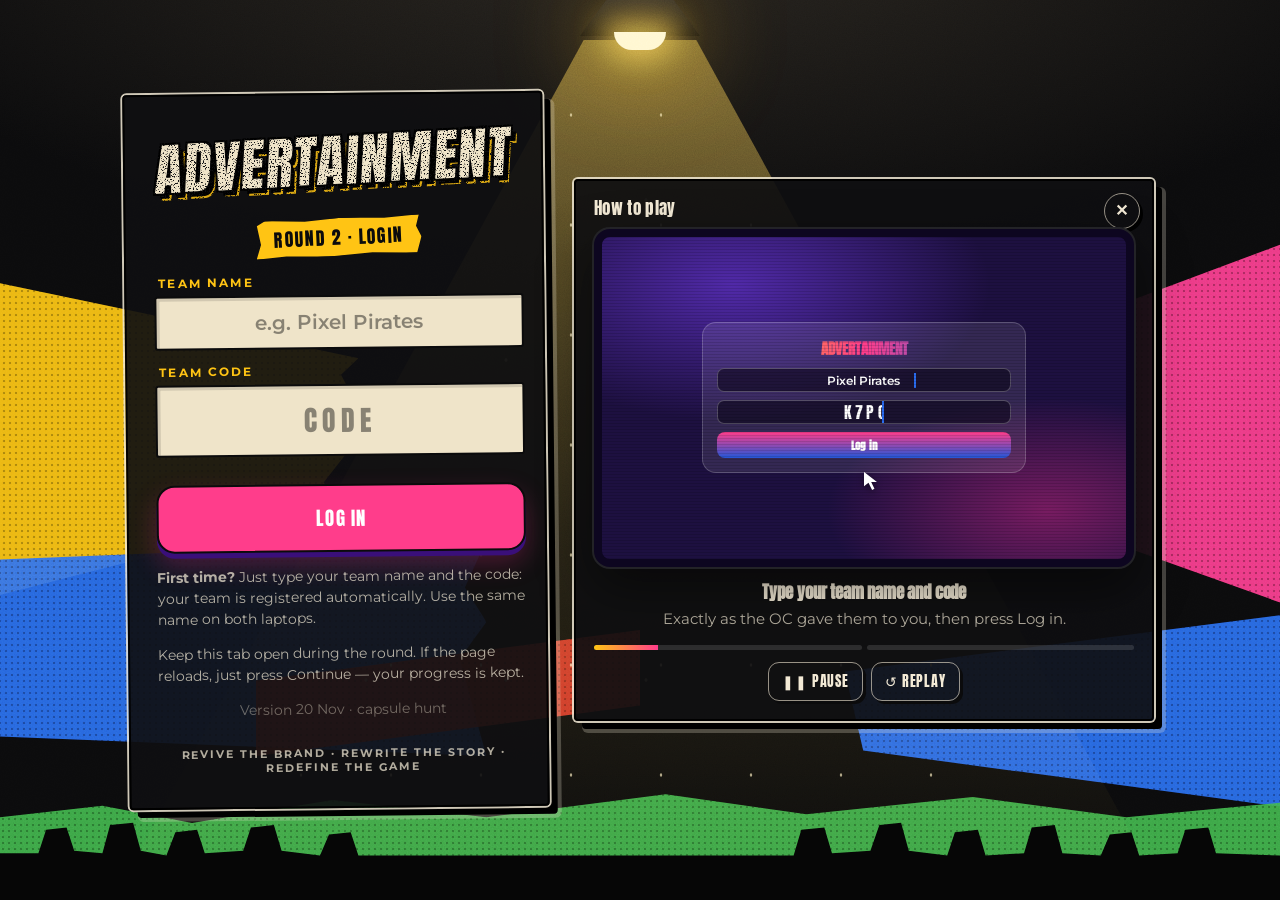
==== commit e6186925: "Game v21: game-to-deck guidance, 7 Ps slide, poster deck templates, Openverse photo search, ready ba" ====
--- a/old-game/index.html
+++ b/old-game/index.html
@@ -1694,6 +1694,15 @@
 .pcl{margin:0;padding-left:18px;display:grid;gap:5px}
 .pcl li{font:500 14px/1.38 var(--fb);color:#1b1712}
 .pcg{grid-template-columns:repeat(auto-fit,minmax(250px,1fr))}
+
+/* v18: phones: let the brand tag in the top bar wrap onto its own line instead of being cut off */
+@media (max-width:560px){.tbar{flex-wrap:wrap;row-gap:6px}.tbar .pairb{order:9;flex:1 1 100%;max-width:none;white-space:normal;text-align:center}}
+
+/* v19: messages never block the buttons under them */
+#toast{pointer-events:none}
+
+/* v21 ready backgrounds */
+.gbgg{display:grid;grid-template-columns:repeat(3,1fr);gap:6px;margin:6px 0 10px}.gbgb{aspect-ratio:16/9;border-radius:8px;border:1px solid rgba(255,255,255,.2);padding:0;position:relative;overflow:hidden;box-shadow:none;cursor:pointer;text-transform:none;letter-spacing:0}.gbgb span{position:absolute;left:4px;bottom:3px;font:600 10.5px var(--fb);color:#fff;text-shadow:0 1px 2px #000}.gbgb:hover{outline:2px solid #ffd60a}.gpov button{font-size:11.5px;padding:6px 4px}
 </style></head><body class="nocopy">
 <div id="city" aria-hidden="true"><i></i><i></i><i></i><span class="wg wy"></span><span class="wg wp"></span><span class="wg wb"></span><span class="wg wbr"></span><span class="wg wr"></span><span class="wg wg2"></span><div class="lampw"><div class="cone"></div><div class="dust"></div><div class="lamp"></div><div class="bulb"></div></div><div class="crowd"></div>
 <svg class="doodle d1" viewBox="0 0 120 120"><path d="M60 8 L68 50 L112 60 L68 70 L60 112 L52 70 L8 60 L52 50 Z"/></svg>
@@ -2061,8 +2070,8 @@
 const CODE_CHARS='ABCDEFGHJKMNPQRSTUVWXYZ23456789';
 const NROOM=ROOM+'-notes';
 const SROOM=ROOM+'-subs',SIDX=ROOM+'-subidx';   // design submissions: full pictures, and a light index for the OC list   // team notes and sketches live here, apart from the game data
-const PAIRS=[{"n": 1, "brand": "Micromax", "product": "Toys", "city": "Ahmedabad", "alt": ["ahmedabad"], "lid": ["Micromax was a popular Indian budget mobile brand, sold widely through small mobile shops. It later lost its place as bigger phone brands grew.", "Imagine Micromax relaunched as a toys brand."], "fail": null, "comps": [{"no": 1, "name": "The Faces", "at": "0:00", "items": [{"id": "11", "type": "Voice note", "src": "Saved on a mother's phone", "body": ["“Diwali is coming and the relatives arrive. I want something that isn't a screen for the children, and not plastic that smells.”"], "d": 1}, {"id": "12", "type": "Gift tag", "src": "Tied to a present", "body": ["To Aarya, age 6. From Dadi. ₹499."], "d": 1}, {"id": "13", "type": "Overheard", "src": "In a living room", "body": ["Visiting cousin: “Aunty, what do we do now?”", "Mother: “They get bored in an hour. Every time.”"], "d": 1}, {"id": "14", "type": "Fridge rule list", "src": "Written by a mother", "body": ["Weekdays: 1 hour of screen time. Weekends: 2. “Building blocks and puzzles don’t count.”"], "d": 1}, {"id": "15", "type": "Grandfather's remark", "src": "At a toy shop", "body": ["“In my day a toy was a top and a string. Now every toy needs batteries and an app.”"], "d": 1}, {"id": "16", "type": "Mother's planner", "src": "Week view", "body": ["Weekend rule means 2 hours each day, Saturday and Sunday.", "Weekdays as per the fridge list."], "d": 1}, {"id": "17", "type": "Teacher's note", "src": "Kindergarten diary", "body": ["Children who build with blocks explain their ideas better in class."], "d": 1}, {"id": "18", "type": "Uncle's message", "src": "Family group", "body": ["“Sending a gift for Aarya's birthday.”", "“Tell me what isn't plastic junk.”"], "d": 1}, {"id": "19", "type": "Working father's remark", "src": "At the school gate", "body": ["“I get 20 minutes with my son at night.", "I want a toy we can play together.”"], "d": 1}, {"id": "20", "type": "Nursery diary", "src": "Play school, room 2", "body": ["The cardboard box was more popular than the toy inside it. Again."], "d": 1}, {"id": "A", "type": "Sketchbook", "src": "From our customer’s week", "body": ["“Mrs Iyer’s 2BHK: yellow kitchen, a reading corner for her son.”", "“Mr Thomas’s flat: pooja room near the balcony.”"], "d": 1}, {"id": "B", "type": "Screen-time report", "src": "From our customer’s week", "body": ["No. 1 app: the pink-and-orange camera icon.", "No. 2, far behind: the red play button."], "d": 1}, {"id": "C", "type": "Phone note", "src": "From our customer’s week", "body": ["“Bought the ₹150 one twice last year. Never again.”", "“Check the warranty first.”"], "d": 1}, {"id": "D", "type": "Fridge door", "src": "From our customer’s week", "body": ["A playschool notice: “Nursery A: bring one toy from home on Friday.”", "Only one child’s name on the pick-up card."], "d": 1}, {"id": "E", "type": "Windscreen", "src": "From our customer’s week", "body": ["A parking sticker for the society basement.", "SMS: “FASTag recharged: ₹500.”"], "d": 1}, {"id": "F", "type": "Office badge", "src": "From our customer’s week", "body": ["Never needed one: every meeting this week happened at the dining table."], "d": 1}]}, {"no": 2, "name": "The Noise", "at": "0:07", "items": [{"id": "21", "type": "Screenshot", "src": "A rival's unboxing video", "body": ["CartoonVerse: licensed characters, 4 million views. Comment: “My kid wants only the cartoon ones.”"], "d": 1}, {"id": "22", "type": "Old shop banner", "src": "From a mobile shop", "body": ["“A phone in every hand.” Parent in a focus group: “Micromax? The phone people? For toys?”"], "d": 1}, {"id": "23", "type": "Calendar page", "src": "Circled", "body": ["Diwali, birthdays and school holidays are circled. Notes: gifts spike. Parents stock up weeks ahead."], "d": 1}, {"id": "24", "type": "Unboxing video comment", "src": "On a kids' channel", "body": ["“My son watches toy videos more than he plays with toys.” “Make a toy that is better than the video.”"], "d": 1}, {"id": "25", "type": "Old phone ad", "src": "From a 2013 newspaper", "body": ["A young man holds up a big-screen phone: “Nothing like anything.” Note: “My first phone, I loved it.”"], "d": 1}, {"id": "26", "type": "Festival photo", "src": "Uttarayan rooftop", "body": ["Three generations flying kites.", "Caption: “No screens today.”"], "d": 1}, {"id": "27", "type": "Instagram poll", "src": "A Ahmedabad page", "body": ["“Do you buy toys without screens for your child?”", "27,000 people voted. 4 out of every 9 said yes.", "Of the people who said yes, 1 in 3 already owns one.", "Posted 3 days ago · 2,100 comments."], "d": 1}, {"id": "28", "type": "Creator profile", "src": "Amdavad Mom Notes, a Ahmedabad parenting creator", "body": ["Followers: 180K. Engagement: 6%.", "Rate: ₹2,000 per post for every 60K followers.", "The creator’s agency adds a flat fee of ₹1,000 to every post.", "Offer: 1 free post for every 3 paid posts."], "d": 1}, {"id": "29", "type": "Media quote", "src": "Ahmedabad Metro", "body": ["Station billboard: ₹48,000 a week.", "Bus-shelter posters: ₹4,000 each per week, sold only in packs of 4.", "Auto-rickshaw back panels: ₹900 each per month."], "d": 1}, {"id": "30", "type": "Launch budget memo", "src": "The new owners", "body": ["Launch budget: ₹84,000.", "Half of it goes to creators.", "A quarter of it goes to posters.", "Whatever is left pays for the launch party."], "d": 1}]}, {"no": 3, "name": "The Shelves", "at": "0:14", "items": [{"id": "31", "type": "Shop ledger", "src": "Toy shop", "body": ["Toys priced ₹100 to ₹2,000. Toy shops, bookshops and kids' clothing stores are where families look. Online sellers undercut on discounts."], "d": 1}, {"id": "32", "type": "Price tag", "src": "Peeled off a box", "body": ["“50% OFF” on a marketplace listing for the same category."], "d": 1}, {"id": "33", "type": "Hand-drawn map", "src": "Ahmedabad", "body": ["A major trading city. The old-city markets are crowded and full of shops selling gifts and festival goods."], "d": 1}, {"id": "34", "type": "Shelf note", "src": "Toy store in a mall", "body": ["“Kids pull parents to the eye-level shelf. Anything up high doesn’t sell.”"], "d": 1}, {"id": "35", "type": "Kite market note", "src": "Uttarayan week", "body": ["“In January everything in the old city is about kites. Toy shops sell kites, spools and caps.”"], "d": 1}, {"id": "36", "type": "Map note", "src": "Old city", "body": ["Manek Chowk night market.", "A toy lane near Raipur Gate: 40 shops, ₹50 to ₹1,500."], "d": 1}, {"id": "37", "type": "Pharmacy counter note", "src": "Neighbourhood chemist", "body": ["Small toys at the counter. Crying children calm down, parents buy."], "d": 1}, {"id": "38", "type": "Stationery shop note", "src": "Return gifts", "body": ["Birthday return gifts: 20 pieces at a time, under ₹100 each."], "d": 1}, {"id": "39", "type": "Mall sign", "src": "Play zone", "body": ["Play zone ₹300 an hour. Toy shop next door."], "d": 1}, {"id": "40", "type": "Online listing", "src": "Building blocks ₹799, 4.6 stars", "body": ["“Made in Gujarat.” “Grandparents' favourite.”"], "d": 1}]}], "anag": "DHAAADOEYCBM", "fk": 3, "cust": {"o": ["Krupa Shah, 31. Interior designer who works from home."], "r": 0, "ev": []}, "who": {"c": [{"name": "Krupa Shah", "age": 31, "line": "Interior designer who works from home."}], "r": 0}, "per": {"name": "Krupa Shah", "age": 31, "job": "Interior designer who works from home", "home": "Lives in Prahlad Nagar with her husband and their 4-year-old daughter", "money": "Household income about ₹1.4 lakh a month. Spends up to ₹1,200 on a toy", "day": "Client calls in the morning, playschool pick-up at noon, drawings at night", "needs": ["Toys without screens", "No smelly plastic, safe paint", "Toys that last for years"], "pains": ["Toys break in a week", "Everything in the shop has a battery and a screen", "Cheap paint chips off"], "media": "Parenting reels on Instagram", "shop": "Online, after reading reviews", "quote": "I want a toy she will give to her own child one day."}, "vq": ["Dial 1 · Clue #27. How many thousand people said yes but do NOT own one yet?", "Dial 2 · Clue #28. What does ONE paid post cost us in total, in thousands of rupees?", "Dial 3 · Clue #29. One week on the station billboard costs the same as how many packs of bus-shelter posters?", "Dial 4 · Clues #28 and #30. Counting the free ones, how many posts will the creator budget get us?", "Dial 5 · Clues #29 and #30. How many bus-shelter posters can the poster budget put up for one week?"], "vc": "87384", "pq": [], "grid": null, "pc": {"cards": [{"name": "Shruti Vyas", "lines": ["Always picks the cheapest option that works.", "Spends most of their phone time on YouTube.", "Drives their own car everywhere.", "Designs the insides of company offices.", "Has two children in school and a partner at home.", "Keeps a strict 9-to-6 and switches off after."]}, {"name": "Riddhi Shah", "lines": ["Designs the insides of people’s homes.", "Has a car and drives it daily.", "Lives with their partner and a 4-year-old.", "Buys the one that lasts, even if it costs more.", "Works from home and sets their own hours.", "Spends most of their phone time on YouTube."]}, {"name": "Ruchi Thakkar", "lines": ["Has two children in school and a partner at home.", "Designs the insides of company offices.", "Pays more once rather than buying cheap twice.", "Watches long YouTube videos before buying anything.", "Drives their own car everywhere.", "Works fixed office hours and logs off on time."]}, {"name": "Krupa Shah", "lines": ["Has a car and drives it daily.", "Has no office to go to.", "Spends most of their phone time on Instagram reels.", "Designs the insides of people’s homes.", "Has a partner and one child in playschool.", "Buys the one that lasts, even if it costs more."]}, {"name": "Nirali Parikh", "lines": ["Spends most of their phone time on YouTube.", "Designs the insides of people’s homes.", "Pays more once rather than buying cheap twice.", "Works fixed office hours and logs off on time.", "Books a cab for every trip.", "Lives with their partner and two school-going children."]}, {"name": "Foram Desai", "lines": ["Works fixed office hours and logs off on time.", "Always picks the cheapest option that works.", "Books a cab for every trip.", "Designs the insides of company offices.", "Can scroll reels for hours.", "Has a partner and one child in playschool."]}, {"name": "Megha Gandhi", "lines": ["Never drives; always takes a cab.", "Can scroll reels for hours.", "Pays more once rather than buying cheap twice.", "Designs the insides of people’s homes.", "Has no office to go to.", "Lives with their partner and a 4-year-old."]}, {"name": "Hetal Mehta", "lines": ["Lives with their partner and two school-going children.", "Designs the insides of company offices.", "Books a cab for every trip.", "Has no office to go to.", "Spends most of their phone time on YouTube.", "Always picks the cheapest option that works."]}, {"name": "Khushbu Joshi", "lines": ["Has a car and drives it daily.", "Spends most of their phone time on Instagram reels.", "Pays more once rather than buying cheap twice.", "Designs the insides of company offices.", "Lives with their partner and a 4-year-old.", "Works from home and sets their own hours."]}, {"name": "Jinal Modi", "lines": ["Buys whatever costs least.", "Books a cab for every trip.", "Lives with their partner and two school-going children.", "Works fixed office hours and logs off on time.", "Designs the insides of company offices.", "Spends most of their phone time on Instagram reels."]}, {"name": "Payal Trivedi", "lines": ["Watches long YouTube videos before buying anything.", "Works fixed office hours and logs off on time.", "Has two children in school and a partner at home.", "Never drives; always takes a cab.", "Designs the insides of people’s homes.", "Buys whatever costs least."]}, {"name": "Dhara Patel", "lines": ["Has a car and drives it daily.", "Has a partner and one child in playschool.", "Designs the insides of people’s homes.", "Can scroll reels for hours.", "Always picks the cheapest option that works.", "Works from home and sets their own hours."]}], "ans": 3}}, {"n": 2, "brand": "Celkon", "product": "Honey", "city": "Bhubaneswar", "alt": ["bhubaneshwar", "bhubaneswar"], "lid": ["Celkon was a budget mobile brand from the days when a phone shop sat on every street corner. It later faded.", "Imagine Celkon relaunched as a honey brand."], "fail": null, "comps": [{"no": 1, "name": "The Faces", "at": "0:00", "items": [{"id": "11", "type": "Voice note", "src": "Saved by a shopper", "body": ["“I read every label. Honey with sugar syrup in it? Never again.”"], "d": 1}, {"id": "12", "type": "Grandmother's kitchen note", "src": "On a jar lid", "body": ["Honey with ginger for the cough. Always from the same trusted place."], "d": 1}, {"id": "13", "type": "Gift list", "src": "Sticky note", "body": ["Housewarming gift for Meera: something local, with a story. Budget ₹300 to ₹800."], "d": 1}, {"id": "14", "type": "Morning routine card", "src": "On a kitchen wall", "body": ["“6 am: warm water, lemon and 1 spoon of honey. Walk to the temple. Then tea.”"], "d": 1}, {"id": "15", "type": "Gym chat", "src": "Morning batch", "body": ["“Swapped sugar for honey in my oats.”", "“Which brand though? Half of them are syrup.”"], "d": 1}, {"id": "16", "type": "Jar label", "src": "Grandmother's kitchen shelf", "body": ["“Bought on the 1st. This jar holds 30 spoons.”"], "d": 1}, {"id": "17", "type": "Trainer's message", "src": "Gym chat", "body": ["“Pre-workout: banana and honey.”", "“Clients keep asking me which honey is real.”"], "d": 1}, {"id": "18", "type": "New mother's note", "src": "Notebook", "body": ["Doctor said no honey for the baby before 1 year.", "For me: honey in warm milk every night."], "d": 1}, {"id": "19", "type": "Office chat", "src": "IT park team", "body": ["“Green tea and honey at 4 pm keeps me away from samosas.”"], "d": 1}, {"id": "20", "type": "Honey collector's remark", "src": "Forest cooperative", "body": ["“We climb the trees at night with smoke. Our honey is real.", "The middleman pays us ₹200 a kilo.”"], "d": 1}, {"id": "A", "type": "Keys", "src": "From our customer’s week", "body": ["A helmet hook by the door. A fuel receipt: ₹200, every 4 days.", "The cab app was deleted months ago."], "d": 1}, {"id": "B", "type": "Coat pocket", "src": "From our customer’s week", "body": ["A list: “Paracetamol 650: 400 strips. Check every expiry date.”", "Name tag: “Dispensary counter”."], "d": 1}, {"id": "C", "type": "Browser history", "src": "From our customer’s week", "body": ["“full review”, “part 2”, “watch till the end”, “unboxing”.", "Most-used app: the red play button. The camera-icon app was deleted in March."], "d": 1}, {"id": "D", "type": "Roster", "src": "From our customer’s week", "body": ["This week: nights. Next week: days. Week after: nights again."], "d": 1}, {"id": "E", "type": "Shopping filter", "src": "From our customer’s week", "body": ["“Sort by: Price, high to low.”", "Bought the very first result. Every time."], "d": 1}, {"id": "F", "type": "School diary", "src": "From our customer’s week", "body": ["“Parent–teacher meeting on Saturday. Please bring both report cards: Class 4 and Class 6.”"], "d": 1}]}, {"no": 2, "name": "The Noise", "at": "0:07", "items": [{"id": "21", "type": "Jar labels", "src": "Three jars side by side", "body": ["“100% pure.” “Boosts immunity.” “Doctor approved.” Three different brands, the same words."], "d": 1}, {"id": "22", "type": "Focus-group transcript", "src": "Page 2", "body": ["Participant 2: “They all say pure. I trust none.”", "Participant 5: “I'd trust a photo of the person who gathered it.”"], "d": 1}, {"id": "23", "type": "Old box lid", "src": "From a phone shop", "body": ["A famous phone-shop sign. Nothing to do with honey."], "d": 1}, {"id": "24", "type": "Fact-check post", "src": "On a consumer page", "body": ["“Lab test: 7 of 10 honey brands failed purity checks.” 11K shares. Comments: “Who do we trust now?”"], "d": 1}, {"id": "25", "type": "Temple fair photo", "src": "Caption by a tourist", "body": ["“Fresh honeycomb sold at the fair, the bees still buzzing around the stall!”"], "d": 1}, {"id": "26", "type": "Old phone ad", "src": "Bright yellow poster", "body": ["“Dual SIM for every pocket.”", "Comment: “Cheap phone, lasted forever.”"], "d": 1}, {"id": "27", "type": "Instagram poll", "src": "A Bhubaneswar page", "body": ["“Do you check if your honey is pure?”", "27,000 people voted. 4 out of every 9 said yes.", "Of the people who said yes, 1 in 3 already owns one.", "Posted 3 days ago · 2,100 comments."], "d": 1}, {"id": "28", "type": "Creator profile", "src": "Bhubaneswar Health Bites, a Bhubaneswar health creator", "body": ["Followers: 180K. Engagement: 6%.", "Rate: ₹2,000 per post for every 60K followers.", "The creator’s agency adds a flat fee of ₹1,000 to every post.", "Offer: 1 free post for every 3 paid posts."], "d": 1}, {"id": "29", "type": "Media quote", "src": "Bhubaneswar Metro", "body": ["Station billboard: ₹48,000 a week.", "Bus-shelter posters: ₹4,000 each per week, sold only in packs of 4.", "Auto-rickshaw back panels: ₹900 each per month."], "d": 1}, {"id": "30", "type": "Launch budget memo", "src": "The new owners", "body": ["Launch budget: ₹84,000.", "Half of it goes to creators.", "A quarter of it goes to posters.", "Whatever is left pays for the launch party."], "d": 1}]}, {"no": 3, "name": "The Shelves", "at": "0:14", "items": [{"id": "31", "type": "Shop ledger", "src": "Grocer", "body": ["Honey ranges ₹150 to ₹800. Supermarkets and marketplaces sell the most. Organic stores and neighbourhood grocers attract label-readers."], "d": 1}, {"id": "32", "type": "Hand-drawn map", "src": "Bhubaneswar", "body": ["A temple city. Tourists stop at handicraft emporiums to buy Odisha crafts, including tribal-craft goods."], "d": 1}, {"id": "33", "type": "Review screenshot", "src": "Marketplace", "body": ["“Crystallised after two weeks. Is this real?” 3 stars."], "d": 1}, {"id": "34", "type": "Shelf note", "src": "Organic store", "body": ["“Customers ask where the honey is from. A story on the label sells better than a discount.”"], "d": 1}, {"id": "35", "type": "Price sticker", "src": "Supermarket", "body": ["250 g jar ₹180. Squeeze bottle ₹220. Wild forest honey ₹450. A note: “forest honey sells to tourists”."], "d": 1}, {"id": "36", "type": "Organic store note", "src": "Saheed Nagar", "body": ["Customers pay ₹100 more if the farm's name is on the label."], "d": 1}, {"id": "37", "type": "Airport shop note", "src": "Gifts of Odisha shelf", "body": ["“Tourists want small jars under ₹500.”"], "d": 1}, {"id": "38", "type": "Gym counter note", "src": "Billing desk", "body": ["Protein bars and honey sachets next to the bill counter."], "d": 1}, {"id": "39", "type": "Craft market note", "src": "Ekamra Haat", "body": ["Forest produce stalls sell out by evening at the weekend market."], "d": 1}, {"id": "40", "type": "Marketplace screenshot", "src": "Raw forest honey 500 g ₹399", "body": ["“Tastes like my village.” 4.7 stars."], "d": 1}]}], "anag": "SYBHAUBEWGNRA", "fk": 2, "cust": {"o": ["Subhashree Mohanty, 36. Pharmacist at a city hospital."], "r": 0, "ev": []}, "who": {"c": [{"name": "Subhashree Mohanty", "age": 36, "line": "Pharmacist at a city hospital."}], "r": 0}, "per": {"name": "Subhashree Mohanty", "age": 36, "job": "Pharmacist at a city hospital", "home": "Lives in Saheed Nagar with her husband and two children", "money": "Earns about ₹45,000 a month. Pays extra for products she trusts", "day": "Rotating shifts at the hospital dispensary, school runs on off days", "needs": ["Honey that is really pure", "A label she can check", "Something healthy for the children"], "pains": ["Fake honey scares her", "Labels hide sugar syrup", "Big brands taste the same as syrup"], "media": "YouTube explainers", "shop": "Trusted chemists and organic stores", "quote": "I read the back of the pack before the front."}, "vq": ["Dial 1 · Clue #27. How many thousand people said yes but do NOT own one yet?", "Dial 2 · Clue #28. What does ONE paid post cost us in total, in thousands of rupees?", "Dial 3 · Clue #29. One week on the station billboard costs the same as how many packs of bus-shelter posters?", "Dial 4 · Clues #28 and #30. Counting the free ones, how many posts will the creator budget get us?", "Dial 5 · Clues #29 and #30. How many bus-shelter posters can the poster budget put up for one week?"], "vc": "87384", "pq": [], "grid": null, "pc": {"cards": [{"name": "Sasmita Das", "lines": ["Rides a two-wheeler everywhere.", "Only buys top-of-the-range.", "Works as a pharmacist at a hospital.", "Works rotating shifts: days one week, nights the next.", "Married, and it is just the two of them at home.", "Watches long YouTube videos before buying anything."]}, {"name": "Swagatika Rout", "lines": ["Lives with their partner. No kids yet.", "Always buys the most expensive version.", "Has a different shift every week.", "Never drives; always takes a cab.", "Can scroll reels for hours.", "Works as a pharmacist at a hospital."]}, {"name": "Ananya Nayak", "lines": ["Spends most of their phone time on YouTube.", "Works as a nurse at a hospital.", "Has two children in school and a partner at home.", "Never drives; always takes a cab.", "Pays a little extra for looks, within reason.", "Keeps a strict 9-to-6 and switches off after."]}, {"name": "Sonali Pradhan", "lines": ["Can scroll reels for hours.", "Picks the mid-priced option: good-looking, but never the costliest.", "Lives with their partner and two school-going children.", "Keeps a strict 9-to-6 and switches off after.", "Books a cab for every trip.", "Works as a nurse at a hospital."]}, {"name": "Monalisa Behera", "lines": ["Works as a nurse at a hospital.", "Works fixed office hours and logs off on time.", "Never drives; always takes a cab.", "Can scroll reels for hours.", "Lives with their partner. No kids yet.", "Always buys the most expensive version."]}, {"name": "Subhashree Mohanty", "lines": ["Rides a two-wheeler everywhere.", "Works as a pharmacist at a hospital.", "Watches long YouTube videos before buying anything.", "Has two children in school and a partner at home.", "Only buys top-of-the-range.", "Has a different shift every week."]}, {"name": "Smruti Panda", "lines": ["Spends most of their phone time on Instagram reels.", "Lives with their partner. No kids yet.", "Zips around on their own scooter.", "Works as a nurse at a hospital.", "Picks the mid-priced option: good-looking, but never the costliest.", "Works fixed office hours and logs off on time."]}, {"name": "Pragyan Patnaik", "lines": ["Married, and it is just the two of them at home.", "Can scroll reels for hours.", "Pays a little extra for looks, within reason.", "Keeps a strict 9-to-6 and switches off after.", "Books a cab for every trip.", "Works as a pharmacist at a hospital."]}, {"name": "Itishree Sahoo", "lines": ["Picks the mid-priced option: good-looking, but never the costliest.", "Works rotating shifts: days one week, nights the next.", "Can scroll reels for hours.", "Works as a nurse at a hospital.", "Married, and it is just the two of them at home.", "Never drives; always takes a cab."]}, {"name": "Priyanka Swain", "lines": ["Watches long YouTube videos before buying anything.", "Always buys the most expensive version.", "Has a different shift every week.", "Has two children in school and a partner at home.", "Rides a two-wheeler everywhere.", "Works as a nurse at a hospital."]}, {"name": "Rashmi Jena", "lines": ["Works as a pharmacist at a hospital.", "Picks the mid-priced option: good-looking, but never the costliest.", "Has a different shift every week.", "Rides a two-wheeler everywhere.", "Spends most of their phone time on YouTube.", "Lives with their partner and two school-going children."]}, {"name": "Lipsa Mishra", "lines": ["Works as a pharmacist at a hospital.", "Rides a two-wheeler everywhere.", "Spends most of their phone time on YouTube.", "Only buys top-of-the-range.", "Lives with their partner and two school-going children.", "Keeps a strict 9-to-6 and switches off after."]}], "ans": 5}}, {"n": 3, "brand": "Dyanora", "product": "Skin care", "city": "Madurai", "alt": ["madurai"], "lid": ["Dyanora was a television brand from the days of box TVs, familiar in many homes before it faded.", "Imagine Dyanora relaunched as a skin care brand."], "fail": null, "comps": [{"no": 1, "name": "The Faces", "at": "0:00", "items": [{"id": "11", "type": "Voice note", "src": "Saved by a shopkeeper", "body": ["“My hands are in water all day. By night they feel tight and dry. I dab on whatever is near the sink.”"], "d": 1}, {"id": "12", "type": "Staff-room note", "src": "From a teacher", "body": ["Chalk dust all day. By evening my hands feel like paper."], "d": 1}, {"id": "13", "type": "Hostel shelf list", "src": "Taped inside a cupboard", "body": ["Face wash ₹90. Cream ₹150. Basics only. Total under ₹200."], "d": 1}, {"id": "14", "type": "Kitchen helper's note", "src": "Hotel staff room", "body": ["“200 plates every night. Soap, hot water, steel scrubber. My hands crack and sting.”"], "d": 1}, {"id": "15", "type": "Flower seller's remark", "src": "At the temple market", "body": ["“From 4 am I tie jasmine strings. Thread cuts the fingers. Nobody makes a cream for us.”"], "d": 1}, {"id": "16", "type": "Hotel board", "src": "Hung at the entrance", "body": ["Meals: 11 am to 11 pm.", "CLOSED EVERY TUESDAY."], "d": 1}, {"id": "17", "type": "Auto driver's remark", "src": "At the stand", "body": ["“Sun all day, wind all day. My face is like leather.”"], "d": 1}, {"id": "18", "type": "IT employee's chat", "src": "Office group", "body": ["“AC all day dries my skin.”", "“Same. Cream in my drawer, never remember to use it.”"], "d": 1}, {"id": "19", "type": "Nurse's note", "src": "Ward duty", "body": ["I wash my hands 60 times a shift. They crack by Friday."], "d": 1}, {"id": "20", "type": "Grandmother's remark", "src": "At home", "body": ["“Coconut oil for everything. But my granddaughter wants something that doesn't smell.”"], "d": 1}, {"id": "A", "type": "Gym card", "src": "From our customer’s week", "body": ["Every check-in this month is stamped while it is still dark outside.", "Lights out by 10."], "d": 1}, {"id": "B", "type": "Price app", "src": "From our customer’s week", "body": ["Alert: “Price dropped by ₹4. This is now the lowest price anywhere!”", "Bought within 1 minute."], "d": 1}, {"id": "C", "type": "Monthly pass", "src": "From our customer’s week", "body": ["Punched by a conductor every morning.", "A route number written on the back."], "d": 1}, {"id": "D", "type": "Hands", "src": "From our customer’s week", "body": ["A needle and a ball of thread in her bag.", "Note: “Market at 4:30 am. Wedding order: 40 strings, jasmine only.”"], "d": 1}, {"id": "E", "type": "School diary", "src": "From our customer’s week", "body": ["“Parent–teacher meeting on Saturday. Please bring both report cards: Class 4 and Class 6.”"], "d": 1}, {"id": "F", "type": "TV remote", "src": "From our customer’s week", "body": ["The volume button is worn out. A channel guide has 8 pm circled in red.", "Phone data used this month: 1.2 GB. “Videos eat my data.”"], "d": 1}]}, {"no": 2, "name": "The Noise", "at": "0:07", "items": [{"id": "21", "type": "Screenshot", "src": "A rival's ad", "body": ["DermaCare: a dermatologist in a white coat and before-and-after photos. Comments: “Same photos in every ad.” “Anything that promises to repair makes me suspicious.”"], "d": 1}, {"id": "22", "type": "Old poster", "src": "From a living-room wall", "body": ["A family on a sofa, a glowing screen, the evening hour when work is done. The old brand belonged to that quiet time."], "d": 1}, {"id": "23", "type": "Mirror sticky", "src": "Beside a sink", "body": ["After washing up. Lamp on. Two minutes."], "d": 1}, {"id": "24", "type": "Overheard", "src": "At a supermarket", "body": ["“Why are all hand creams in pink tubes? My father needs one too.”"], "d": 1}, {"id": "25", "type": "Old TV jingle", "src": "Typed in a comment", "body": ["“Keep in touch…” the old TV jingle. Reply: “Keep in SOFT touch would be a funny ad 😂”"], "d": 1}, {"id": "26", "type": "Old TV ad", "src": "1980s magazine", "body": ["A wooden-cabinet television: “Bring the world home.”", "Note: “Our first TV in the street.”"], "d": 1}, {"id": "27", "type": "Instagram poll", "src": "A Madurai page", "body": ["“Do your hands get dry at work?”", "27,000 people voted. 4 out of every 9 said yes.", "Of the people who said yes, 1 in 3 already owns one.", "Posted 3 days ago · 2,100 comments."], "d": 1}, {"id": "28", "type": "Creator profile", "src": "Madurai Market Stories, a Madurai lifestyle creator", "body": ["Followers: 180K. Engagement: 6%.", "Rate: ₹2,000 per post for every 60K followers.", "The creator’s agency adds a flat fee of ₹1,000 to every post.", "Offer: 1 free post for every 3 paid posts."], "d": 1}, {"id": "29", "type": "Media quote", "src": "Madurai Metro", "body": ["Station billboard: ₹48,000 a week.", "Bus-shelter posters: ₹4,000 each per week, sold only in packs of 4.", "Auto-rickshaw back panels: ₹900 each per month."], "d": 1}, {"id": "30", "type": "Launch budget memo", "src": "The new owners", "body": ["Launch budget: ₹84,000.", "Half of it goes to creators.", "A quarter of it goes to posters.", "Whatever is left pays for the launch party."], "d": 1}]}, {"no": 3, "name": "The Shelves", "at": "0:14", "items": [{"id": "31", "type": "Shop ledger", "src": "Chemist", "body": ["Skin care costs ₹50 to ₹1,500. Hand cream moves slowly in summer and quickly in winter. Chemists, general stores and cosmetic shops are the first stops."], "d": 1}, {"id": "32", "type": "Shelf note", "src": "Supermarket", "body": ["Supermarkets and online stores compete on price. A new brand has to earn trust first."], "d": 1}, {"id": "33", "type": "Hand-drawn map", "src": "Madurai", "body": ["A Tamil Nadu temple city with busy flower and cloth markets."], "d": 1}, {"id": "34", "type": "Price sticker", "src": "Chemist", "body": ["Hand cream 50 g ₹99. Pump 200 ml ₹249. Medicated ₹180. A note: “₹99 tubes sell to working women”."], "d": 1}, {"id": "35", "type": "Shelf note", "src": "Temple-street store", "body": ["“Pilgrims buy small things near the bill counter: comb, cream, kumkum.”"], "d": 1}, {"id": "36", "type": "Temple market note", "src": "Around the temple", "body": ["Small shops sell flowers, bangles and creams to pilgrims."], "d": 1}, {"id": "37", "type": "Chemist's note", "src": "Town Hall Road", "body": ["“Medicated hand creams sell to cooks and cleaners.”"], "d": 1}, {"id": "38", "type": "Hostel shop note", "src": "Women's hostel", "body": ["Small tubes under ₹100 sell every week."], "d": 1}, {"id": "39", "type": "Salon note", "src": "Neighbourhood salon", "body": ["Hand care added to manicures. “Customers ask for a take-home tube.”"], "d": 1}, {"id": "40", "type": "Quick-commerce screenshot", "src": "Hand cream in 15 minutes", "body": ["4.3 stars. “Came before my shift.”"], "d": 1}]}], "anag": "OBIAUDHMRA", "fk": 3, "cust": {"o": ["Selvi Murugan, 40. Strings jasmine garlands at the flower market."], "r": 0, "ev": []}, "who": {"c": [{"name": "Selvi Murugan", "age": 40, "line": "Strings jasmine garlands at the flower market."}], "r": 0}, "per": {"name": "Selvi Murugan", "age": 40, "job": "Strings jasmine garlands at the flower market", "home": "Lives in Anna Nagar with her husband and two children", "money": "Earns about ₹15,000 a month. Spends up to ₹120 on a cream", "day": "Market at 4:30 am, garlands till noon, home by 2", "needs": ["A cream that heals cracked fingertips", "Not greasy, so flowers stay clean", "A price she can afford"], "pains": ["Needles and thread cut her fingers", "Creams are oily and stain the flowers", "Big brands are for “soft city hands”"], "media": "Tamil TV serials", "shop": "The chemist near the market", "quote": "My hands make the city smell good. Who takes care of them?"}, "vq": ["Dial 1 · Clue #27. How many thousand people said yes but do NOT own one yet?", "Dial 2 · Clue #28. What does ONE paid post cost us in total, in thousands of rupees?", "Dial 3 · Clue #29. One week on the station billboard costs the same as how many packs of bus-shelter posters?", "Dial 4 · Clues #28 and #30. Counting the free ones, how many posts will the creator budget get us?", "Dial 5 · Clues #29 and #30. How many bus-shelter posters can the poster budget put up for one week?"], "vc": "87384", "pq": [], "grid": null, "pc": {"cards": [{"name": "Karpagam Selvam", "lines": ["Strings jasmine garlands at the flower market.", "Takes the metro everywhere.", "Is wide awake at 2 am.", "Pays a little extra for looks, within reason.", "Spends most of their phone time on YouTube.", "Lives with their partner. No kids yet."]}, {"name": "Rani Velu", "lines": ["Is up before sunrise most days.", "Rides the bus to work and back.", "Watches TV with the family every night.", "Strings jasmine garlands at the flower market.", "Picks the mid-priced option: good-looking, but never the costliest.", "Lives with their partner and two school-going children."]}, {"name": "Kala Ramasamy", "lines": ["Swipes a metro card twice a day.", "Is wide awake at 2 am.", "Pays a little extra for looks, within reason.", "Never misses the evening TV serial.", "Lives with their partner and two school-going children.", "Sells vegetables at the morning market."]}, {"name": "Pandiammal S", "lines": ["Buys whatever costs least.", "Watches TV with the family every night.", "Strings jasmine garlands at the flower market.", "Married, and it is just the two of them at home.", "Rides the bus to work and back.", "Starts the day before 6 am."]}, {"name": "Meenakshi Raja", "lines": ["Strings jasmine garlands at the flower market.", "Has two children in school and a partner at home.", "Never misses the evening TV serial.", "Takes the city bus everywhere.", "Is wide awake at 2 am.", "Buys whatever costs least."]}, {"name": "Muthulakshmi R", "lines": ["Sells vegetables at the morning market.", "Lives with their partner. No kids yet.", "Is wide awake at 2 am.", "Always picks the cheapest option that works.", "Takes the metro everywhere.", "Spends most of their phone time on YouTube."]}, {"name": "Chitra Murugesan", "lines": ["Buys whatever costs least.", "Lives with their partner and two school-going children.", "Spends most of their phone time on YouTube.", "Rides the bus to work and back.", "Is up before sunrise most days.", "Strings jasmine garlands at the flower market."]}, {"name": "Sumathi Ravi", "lines": ["Spends most of their phone time on YouTube.", "Pays a little extra for looks, within reason.", "Takes the metro everywhere.", "Sells vegetables at the morning market.", "Is up before sunrise most days.", "Lives with their partner. No kids yet."]}, {"name": "Jeya Pandi", "lines": ["Takes the metro everywhere.", "Does their best thinking after midnight.", "Lives with their partner and two school-going children.", "Picks the mid-priced option: good-looking, but never the costliest.", "Spends most of their phone time on YouTube.", "Sells vegetables at the morning market."]}, {"name": "Malar Kumar", "lines": ["Picks the mid-priced option: good-looking, but never the costliest.", "Sells vegetables at the morning market.", "Married, and it is just the two of them at home.", "Swipes a metro card twice a day.", "Watches TV with the family every night.", "Is up before sunrise most days."]}, {"name": "Valli Kannan", "lines": ["Lives with their partner. No kids yet.", "Does their best thinking after midnight.", "Buys whatever costs least.", "Spends most of their phone time on YouTube.", "Takes the city bus everywhere.", "Sells vegetables at the morning market."]}, {"name": "Selvi Murugan", "lines": ["Strings jasmine garlands at the flower market.", "Never misses the evening TV serial.", "Buys whatever costs least.", "Is up before sunrise most days.", "Takes the city bus everywhere.", "Lives with their partner and two school-going children."]}], "ans": 11}}, {"n": 4, "brand": "Solidaire", "product": "Running shoes", "city": "Vijayawada", "alt": ["vijayawada"], "lid": ["Solidaire was an Indian television brand of the 1990s that later faded.", "Imagine Solidaire relaunched as a running shoes brand."], "fail": null, "comps": [{"no": 1, "name": "The Faces", "at": "0:00", "items": [{"id": "11", "type": "Voice note", "src": "Saved by an office-goer", "body": ["“I walk 3 km to the station every morning. I don't run. I just need shoes that don't quit on me.”"], "d": 1}, {"id": "12", "type": "Journal page", "src": "Day 4 of “getting fit”", "body": ["Bought shoes for ₹800. I don't want to look like a pro. I just want to belong in the park."], "d": 1}, {"id": "13", "type": "Overheard", "src": "Morning walkers' group", "body": ["“Comfort first. Speed is for the young.”"], "d": 1}, {"id": "14", "type": "Walking group chat", "src": "Riverside morning walkers", "body": ["“5 am walk, 45 minutes, then tiffin at the stall.”", "“My shoes have a hole, I walk on one side now 😂”"], "d": 1}, {"id": "15", "type": "Doctor's note", "src": "On a prescription", "body": ["“Brisk walk 30 minutes daily. Wear cushioned shoes. Avoid flat chappals for long walks.”"], "d": 1}, {"id": "16", "type": "Shoe box insert", "src": "Folded leaflet", "body": ["“This sole is good for 600 km of walking.”", "Replace when the heel goes flat."], "d": 1}, {"id": "17", "type": "Delivery rider's note", "src": "Food app rider", "body": ["I walk up 200 flights of stairs a day.", "My shoes last 3 months."], "d": 1}, {"id": "18", "type": "PT teacher's remark", "src": "School ground", "body": ["“Half the class runs in school shoes. They slip and fall.”"], "d": 1}, {"id": "19", "type": "Retired couple's chat", "src": "Morning walk group", "body": ["“Our knees need soft shoes.”", "“And something that isn't bright orange.”"], "d": 1}, {"id": "20", "type": "College girl's note", "src": "Hostel diary", "body": ["Joined the running club. Everyone has fancy shoes.", "Mine are ₹600 and they hurt."], "d": 1}, {"id": "A", "type": "Calendar reminder", "src": "From our customer’s week", "body": ["“Our anniversary! Table for two. No babysitter needed.”", "“The in-laws live in another city. It’s just us at home.”"], "d": 1}, {"id": "B", "type": "Auto-reply", "src": "From our customer’s week", "body": ["“I’m offline after 6 pm. I’ll reply first thing tomorrow.”"], "d": 1}, {"id": "C", "type": "Price list", "src": "From our customer’s week", "body": ["Compared 5 options and sorted them by price.", "Bought No. 3."], "d": 1}, {"id": "D", "type": "Browser history", "src": "From our customer’s week", "body": ["“full review”, “part 2”, “watch till the end”, “unboxing”.", "Most-used app: the red play button. The camera-icon app was deleted in March."], "d": 1}, {"id": "E", "type": "Step counter", "src": "From our customer’s week", "body": ["14,000 steps a day.", "The parking slot at home is empty: not even a bicycle."], "d": 1}, {"id": "F", "type": "Bag", "src": "From our customer’s week", "body": ["Free sample strips and a list: “Dr Rao 10:30, Dr Prasad 11:15, Dr Lakshmi 12:00.”"], "d": 1}]}, {"no": 2, "name": "The Noise", "at": "0:07", "items": [{"id": "21", "type": "Poster", "src": "A rival's shop window", "body": ["A runner mid-stride beside performance technology: “Faster. Further.” Comment: “I walk. This isn't for me.”"], "d": 1}, {"id": "22", "type": "Old showroom plate", "src": "A gold plate on a television", "body": ["The brand name sat beside the word “solid”: dependable and built to last."], "d": 1}, {"id": "23", "type": "Review screenshot", "src": "Marketplace", "body": ["“Promised comfort. My knees hurt after a week.”"], "d": 1}, {"id": "24", "type": "Overheard", "src": "In a shoe shop", "body": ["“Running shoes? I’m not running, I’m 52.” “Sir, most buyers your age walk in them.”"], "d": 1}, {"id": "25", "type": "Marathon flyer", "src": "On a college wall", "body": ["“City 10K run: register by Sunday. Free t-shirt. Walkers welcome!”"], "d": 1}, {"id": "26", "type": "Old TV ad", "src": "1980s", "body": ["A solid wooden TV cabinet: “Made to last.”", "Comment: “Our TV ran for 20 years.”"], "d": 1}, {"id": "27", "type": "Instagram poll", "src": "A Vijayawada page", "body": ["“Do you walk more than 10,000 steps a day?”", "27,000 people voted. 4 out of every 9 said yes.", "Of the people who said yes, 1 in 3 already owns one.", "Posted 3 days ago · 2,100 comments."], "d": 1}, {"id": "28", "type": "Creator profile", "src": "Vijayawada Walks, a Vijayawada fitness creator", "body": ["Followers: 180K. Engagement: 6%.", "Rate: ₹2,000 per post for every 60K followers.", "The creator’s agency adds a flat fee of ₹1,000 to every post.", "Offer: 1 free post for every 3 paid posts."], "d": 1}, {"id": "29", "type": "Media quote", "src": "Vijayawada Metro", "body": ["Station billboard: ₹48,000 a week.", "Bus-shelter posters: ₹4,000 each per week, sold only in packs of 4.", "Auto-rickshaw back panels: ₹900 each per month."], "d": 1}, {"id": "30", "type": "Launch budget memo", "src": "The new owners", "body": ["Launch budget: ₹84,000.", "Half of it goes to creators.", "A quarter of it goes to posters.", "Whatever is left pays for the launch party."], "d": 1}]}, {"no": 3, "name": "The Shelves", "at": "0:14", "items": [{"id": "31", "type": "Shop ledger", "src": "Footwear shop", "body": ["Shoes cost ₹500 to ₹10,000. Many people buy running shoes for walking and everyday wear. Footwear shops and sports stores are the main shelves."], "d": 1}, {"id": "32", "type": "Shelf note", "src": "Mall", "body": ["Malls and marketplaces compete on discounts."], "d": 1}, {"id": "33", "type": "Hand-drawn map", "src": "Vijayawada", "body": ["A busy Andhra Pradesh city on the Krishna river. Hot weather and morning walks along the water."], "d": 1}, {"id": "34", "type": "Price sticker", "src": "Footwear store", "body": ["Walking shoe ₹999. Running shoe ₹1,999. Pro ₹6,999. A note: “₹999 sells most to people over 40”."], "d": 1}, {"id": "35", "type": "Riverside stall sign", "src": "Near the walking track", "body": ["“Coconut water ₹40. Socks ₹99. Shoe laces ₹20. Open from 5 am.”"], "d": 1}, {"id": "36", "type": "Market note", "src": "Besant Road", "body": ["Shoe shops with racks on the pavement. “Customers walk up and down to try them.”"], "d": 1}, {"id": "37", "type": "River bank note", "src": "Morning walkers", "body": ["500 walkers every morning. A coconut water stall and a sock seller."], "d": 1}, {"id": "38", "type": "Marketplace screenshot", "src": "Running shoes ₹1,499, 3.9 stars", "body": ["“Comfortable, but the sole wore out in 3 months.”"], "d": 1}, {"id": "39", "type": "School notice", "src": "Sports shoes", "body": ["White canvas shoes compulsory on sports day."], "d": 1}, {"id": "40", "type": "Railway stall note", "src": "Station shoe stall", "body": ["Commuters buy shoes in the 10 minutes before their train."], "d": 1}]}], "anag": "DJLAOYAAWAVI", "fk": 2, "cust": {"o": ["Ravi Teja, 29. Medical representative."], "r": 0, "ev": []}, "who": {"c": [{"name": "Ravi Teja", "age": 29, "line": "Medical representative."}], "r": 0}, "per": {"name": "Ravi Teja", "age": 29, "job": "Medical representative", "home": "Lives in Benz Circle with his wife", "money": "Earns about ₹40,000 a month. Spends up to ₹2,000 on shoes", "day": "Walks from clinic to clinic, 8 to 10 visits a day", "needs": ["Shoes that do not hurt after 14,000 steps", "Look smart enough for a doctor’s cabin", "Last a full year"], "pains": ["Formal shoes give him blisters", "Sports shoes look too casual", "Cheap soles wear out in two months"], "media": "YouTube reviews", "shop": "Malls on Sunday, online sales", "quote": "My feet are my office."}, "vq": ["Dial 1 · Clue #27. How many thousand people said yes but do NOT own one yet?", "Dial 2 · Clue #28. What does ONE paid post cost us in total, in thousands of rupees?", "Dial 3 · Clue #29. One week on the station billboard costs the same as how many packs of bus-shelter posters?", "Dial 4 · Clues #28 and #30. Counting the free ones, how many posts will the creator budget get us?", "Dial 5 · Clues #29 and #30. How many bus-shelter posters can the poster budget put up for one week?"], "vc": "87384", "pq": [], "grid": null, "pc": {"cards": [{"name": "Rajesh Varma", "lines": ["Visits doctors’ clinics all day as a medical representative.", "Spends most of their phone time on YouTube.", "Buys whatever costs least.", "Keeps a strict 9-to-6 and switches off after.", "Walks everywhere.", "Married, and it is just the two of them at home."]}, {"name": "Phani Krishna", "lines": ["Starts late, finishes late, no fixed hours.", "Always picks the cheapest option that works.", "Can scroll reels for hours.", "Sells medicines at a chemist shop.", "Goes everywhere on foot.", "Shares a home with their partner and in-laws."]}, {"name": "Venkatesh Babu", "lines": ["Works fixed office hours and logs off on time.", "Cycles everywhere.", "Lives with their partner. No kids yet.", "Visits doctors’ clinics all day as a medical representative.", "Picks the mid-priced option: good-looking, but never the costliest.", "Watches long YouTube videos before buying anything."]}, {"name": "Ravi Teja", "lines": ["Picks the mid-priced option: good-looking, but never the costliest.", "Goes everywhere on foot.", "Spends most of their phone time on YouTube.", "Lives with their partner. No kids yet.", "Keeps a strict 9-to-6 and switches off after.", "Visits doctors’ clinics all day as a medical representative."]}, {"name": "Harsha Vardhan", "lines": ["Can scroll reels for hours.", "Always picks the cheapest option that works.", "Married, and it is just the two of them at home.", "Pedals to work and back every day.", "Sells medicines at a chemist shop.", "Starts late, finishes late, no fixed hours."]}, {"name": "Anil Kumar", "lines": ["Goes everywhere on foot.", "Spends most of their phone time on YouTube.", "Shares a home with their partner and in-laws.", "Visits doctors’ clinics all day as a medical representative.", "Works fixed office hours and logs off on time.", "Picks the mid-priced option: good-looking, but never the costliest."]}, {"name": "Naresh Naidu", "lines": ["Spends most of their phone time on Instagram reels.", "Sells medicines at a chemist shop.", "Lives with their partner. No kids yet.", "Cycles everywhere.", "Starts late, finishes late, no fixed hours.", "Picks the mid-priced option: good-looking, but never the costliest."]}, {"name": "Suresh Reddy", "lines": ["Spends most of their phone time on YouTube.", "Sells medicines at a chemist shop.", "Shares a home with their partner and in-laws.", "Starts late, finishes late, no fixed hours.", "Cycles everywhere.", "Picks the mid-priced option: good-looking, but never the costliest."]}, {"name": "Mahesh Babu K", "lines": ["Watches long YouTube videos before buying anything.", "Keeps a strict 9-to-6 and switches off after.", "Sells medicines at a chemist shop.", "Pays a little extra for looks, within reason.", "Goes everywhere on foot.", "Married, and it is just the two of them at home."]}, {"name": "Srinivas Rao", "lines": ["Sells medicines at a chemist shop.", "Keeps a strict 9-to-6 and switches off after.", "Can scroll reels for hours.", "Lives with their partner and their partner’s parents.", "Pedals to work and back every day.", "Buys whatever costs least."]}, {"name": "Praveen Chowdary", "lines": ["Starts late, finishes late, no fixed hours.", "Cycles everywhere.", "Lives with their partner and their partner’s parents.", "Visits doctors’ clinics all day as a medical representative.", "Spends most of their phone time on Instagram reels.", "Always picks the cheapest option that works."]}, {"name": "Kiran Kumar", "lines": ["Visits doctors’ clinics all day as a medical representative.", "Can scroll reels for hours.", "Starts late, finishes late, no fixed hours.", "Shares a home with their partner and in-laws.", "Goes everywhere on foot.", "Buys whatever costs least."]}], "ans": 3}}, {"n": 5, "brand": "Forhans", "product": "Sparklers", "city": "Cuttack", "alt": ["cuttack"], "lid": ["Forhan's was an old toothpaste brand known for gum care before it faded.", "Imagine Forhans relaunched as a sparklers brand."], "fail": null, "comps": [{"no": 1, "name": "The Faces", "at": "0:00", "items": [{"id": "11", "type": "Voice note", "src": "Saved by a parent", "body": ["“We light sparklers in the courtyard for the festival. I always stand right beside the children.”"], "d": 1}, {"id": "12", "type": "Sibling's note", "src": "On a door", "body": ["“I help my little brother hold it.”"], "d": 1}, {"id": "13", "type": "Society notice", "src": "Pinned in a lobby", "body": ["Apartment-society festival evening: sparklers outdoors, adults present."], "d": 1}, {"id": "14", "type": "Little brother's note", "src": "Written in crayon", "body": ["“I am 6 now. I can hold it alone.” Big sister has written under it: “NO.”"], "d": 1}, {"id": "15", "type": "Grandmother's remark", "src": "On the terrace", "body": ["“Fewer crackers now, more lamps. The sparkler is the one I still love: light without the bang.”"], "d": 1}, {"id": "16", "type": "Box warning", "src": "Back of the sparkler box", "body": ["“Children under 10 must hold sparklers only with an adult.”"], "d": 1}, {"id": "17", "type": "Grandfather's remark", "src": "On the verandah", "body": ["“Diwali used to be one box per family. Now every child wants their own.”"], "d": 1}, {"id": "18", "type": "Pet owner's note", "src": "Society group", "body": ["“Please no loud crackers. My dog hides under the bed for 3 days.”"], "d": 1}, {"id": "19", "type": "Teen's chat", "src": "Friends group", "body": ["“Sparkler photos for Insta at 7?”", "“Long ones, they look better.”"], "d": 1}, {"id": "20", "type": "Society secretary's notice", "src": "Apartment block", "body": ["Festival evening on the terrace. Buckets of sand and water ready."], "d": 1}, {"id": "A", "type": "Keys", "src": "From our customer’s week", "body": ["A helmet hook by the door. A fuel receipt: ₹200, every 4 days.", "The cab app was deleted months ago."], "d": 1}, {"id": "B", "type": "Price list", "src": "From our customer’s week", "body": ["Compared 5 options and sorted them by price.", "Bought No. 3."], "d": 1}, {"id": "C", "type": "Phone storage", "src": "From our customer’s week", "body": ["“Storage full.” 2,341 “Good morning” images from 14 groups.", "The blue app with the white ‘f’: never installed."], "d": 1}, {"id": "D", "type": "Gym card", "src": "From our customer’s week", "body": ["Every check-in this month is stamped while it is still dark outside.", "Lights out by 10."], "d": 1}, {"id": "E", "type": "Shop register", "src": "From our customer’s week", "body": ["“Sambalpuri: 6 pieces. Bomkai: 2 pieces. Blouse piece free with each.”"], "d": 1}, {"id": "F", "type": "School diary", "src": "From our customer’s week", "body": ["“Parent–teacher meeting on Saturday. Please bring both report cards: Class 4 and Class 6.”"], "d": 1}]}, {"no": 2, "name": "The Noise", "at": "0:07", "items": [{"id": "21", "type": "Screenshot", "src": "A rival's ad", "body": ["Loud, with dozens of varieties. A calm, careful tone could stand out."], "d": 1}, {"id": "22", "type": "Safety poster", "src": "On a wall", "body": ["“Use outdoors with an adult beside the children.” Safety belongs in every sparkler story."], "d": 1}, {"id": "23", "type": "Old tube", "src": "From a bathroom shelf", "body": ["A green-and-white tube. The old brand was gentle and caring."], "d": 1}, {"id": "24", "type": "News clipping", "src": "From the city paper", "body": ["“Green crackers only this year. Low-smoke, low-noise sparklers allowed in residential areas.”"], "d": 1}, {"id": "25", "type": "Old toothpaste ad", "src": "In a scrapbook", "body": ["A dentist in a white coat: “For healthy gums.” A comment: “My grandfather trusted this brand completely.”"], "d": 1}, {"id": "26", "type": "Old toothpaste ad", "src": "1970s magazine", "body": ["A dentist in a white coat: “For healthy gums.”", "Note: “Every grandfather used it.”"], "d": 1}, {"id": "27", "type": "Instagram poll", "src": "A Cuttack page", "body": ["“Do you light sparklers at home on Diwali?”", "27,000 people voted. 4 out of every 9 said yes.", "Of the people who said yes, 1 in 3 already owns one.", "Posted 3 days ago · 2,100 comments."], "d": 1}, {"id": "28", "type": "Creator profile", "src": "Cuttack Festival Diaries, a Cuttack festival creator", "body": ["Followers: 180K. Engagement: 6%.", "Rate: ₹2,000 per post for every 60K followers.", "The creator’s agency adds a flat fee of ₹1,000 to every post.", "Offer: 1 free post for every 3 paid posts."], "d": 1}, {"id": "29", "type": "Media quote", "src": "Cuttack Metro", "body": ["Station billboard: ₹48,000 a week.", "Bus-shelter posters: ₹4,000 each per week, sold only in packs of 4.", "Auto-rickshaw back panels: ₹900 each per month."], "d": 1}, {"id": "30", "type": "Launch budget memo", "src": "The new owners", "body": ["Launch budget: ₹84,000.", "Half of it goes to creators.", "A quarter of it goes to posters.", "Whatever is left pays for the launch party."], "d": 1}]}, {"no": 3, "name": "The Shelves", "at": "0:14", "items": [{"id": "31", "type": "Shop ledger", "src": "Licensed retailer", "body": ["Sparklers sell mostly in the weeks around Diwali and other festivals. Only licensed retailers should sell fireworks."], "d": 1}, {"id": "32", "type": "Shelf note", "src": "Neighbourhood store", "body": ["Neighbourhood stores and festival stalls also sell sparklers."], "d": 1}, {"id": "33", "type": "Hand-drawn map", "src": "Cuttack", "body": ["An old Odisha city famous for its Durga Puja and silver filigree."], "d": 1}, {"id": "34", "type": "Price sticker", "src": "Festival stall", "body": ["Box of 10 ₹60. Long sparklers ₹120. Coloured ₹150. A note: “long ones sell for photos”."], "d": 1}, {"id": "35", "type": "Licence notice", "src": "On a stall", "body": ["“Temporary licence for 10 days before Diwali. Stalls in open grounds only.”"], "d": 1}, {"id": "36", "type": "Stall note", "src": "Festival stall", "body": ["Stalls open 10 days before Diwali. Families buy on the last weekend."], "d": 1}, {"id": "37", "type": "Sweet shop note", "src": "Gift boxes", "body": ["Sweets and sparklers sold together as Diwali gift boxes."], "d": 1}, {"id": "38", "type": "School fair note", "src": "Diwali mela", "body": ["Safe sparklers sold at the PTA stall."], "d": 1}, {"id": "39", "type": "Wholesale note", "src": "Wholesale market", "body": ["Shopkeepers stock up 3 weeks before the festival."], "d": 1}, {"id": "40", "type": "Online screenshot", "src": "Green sparklers, 4.2 stars", "body": ["“Low smoke. Kids loved it.”"], "d": 1}]}], "anag": "TTBUKHDACC", "fk": 3, "cust": {"o": ["Bikash Das, 35. Runs a sari shop in the old market."], "r": 0, "ev": []}, "who": {"c": [{"name": "Bikash Das", "age": 35, "line": "Runs a sari shop in the old market."}], "r": 0}, "per": {"name": "Bikash Das", "age": 35, "job": "Runs a sari shop in the old market", "home": "Lives in Buxi Bazaar with his wife and two young children", "money": "Earns about ₹50,000 a month. Spends up to ₹500 on Diwali fireworks", "day": "Shop from 7 am, home by 8 pm, festivals with the whole family", "needs": ["Sparklers that are safe near children", "Less smoke", "Bright, long-lasting light"], "pains": ["Fear of burns", "Smoke makes the children cough", "Cheap ones spit sparks"], "media": "WhatsApp forwards and family groups", "shop": "Local fireworks stalls before Diwali", "quote": "I hold the sparkler. They hold my hand. That is our Diwali."}, "vq": ["Dial 1 · Clue #27. How many thousand people said yes but do NOT own one yet?", "Dial 2 · Clue #28. What does ONE paid post cost us in total, in thousands of rupees?", "Dial 3 · Clue #29. One week on the station billboard costs the same as how many packs of bus-shelter posters?", "Dial 4 · Clues #28 and #30. Counting the free ones, how many posts will the creator budget get us?", "Dial 5 · Clues #29 and #30. How many bus-shelter posters can the poster budget put up for one week?"], "vc": "87384", "pq": [], "grid": null, "pc": {"cards": [{"name": "Santosh Pradhan", "lines": ["Pays a little extra for looks, within reason.", "Runs a sari shop in the old market.", "Rides a two-wheeler everywhere.", "Gets all their news from WhatsApp groups.", "Is wide awake at 2 am.", "Has two children in school and a partner at home."]}, {"name": "Bikash Das", "lines": ["Runs a sari shop in the old market.", "Rides a two-wheeler everywhere.", "Starts the day before 6 am.", "Gets all their news from WhatsApp groups.", "Lives with their partner and two school-going children.", "Picks the mid-priced option: good-looking, but never the costliest."]}, {"name": "Prasanta Mohanty", "lines": ["Starts the day before 6 am.", "Runs a sari shop in the old market.", "Rides a two-wheeler everywhere.", "Pays a little extra for looks, within reason.", "Gets all their news from WhatsApp groups.", "Lives with their partner. No kids yet."]}, {"name": "Debasis Behera", "lines": ["Is up before sunrise most days.", "Spends most phone time on Facebook groups.", "Books a cab for every trip.", "Buys whatever costs least.", "Runs a sweet shop in the old market.", "Married, and it is just the two of them at home."]}, {"name": "Subrat Panda", "lines": ["Married, and it is just the two of them at home.", "Does their best thinking after midnight.", "Picks the mid-priced option: good-looking, but never the costliest.", "Books a cab for every trip.", "Runs a sweet shop in the old market.", "Reads everything on Facebook."]}, {"name": "Manas Rout", "lines": ["Runs a sari shop in the old market.", "Gets all their news from WhatsApp groups.", "Books a cab for every trip.", "Starts the day before 6 am.", "Lives with their partner and two school-going children.", "Pays a little extra for looks, within reason."]}, {"name": "Pradeep Mishra", "lines": ["Married, and it is just the two of them at home.", "Runs a sweet shop in the old market.", "Always picks the cheapest option that works.", "Reads everything on Facebook.", "Zips around on their own scooter.", "Is wide awake at 2 am."]}, {"name": "Rabindra Sethi", "lines": ["Lives in family and neighbourhood WhatsApp groups.", "Buys whatever costs least.", "Does their best thinking after midnight.", "Runs a sweet shop in the old market.", "Married, and it is just the two of them at home.", "Never drives; always takes a cab."]}, {"name": "Ranjan Nayak", "lines": ["Starts the day before 6 am.", "Has two children in school and a partner at home.", "Rides a two-wheeler everywhere.", "Pays a little extra for looks, within reason.", "Reads everything on Facebook.", "Runs a sari shop in the old market."]}, {"name": "Sanjay Sahu", "lines": ["Married, and it is just the two of them at home.", "Runs a sari shop in the old market.", "Books a cab for every trip.", "Gets all their news from WhatsApp groups.", "Starts the day before 6 am.", "Buys whatever costs least."]}, {"name": "Biswajit Swain", "lines": ["Buys whatever costs least.", "Has two children in school and a partner at home.", "Books a cab for every trip.", "Does their best thinking after midnight.", "Spends most phone time on Facebook groups.", "Runs a sweet shop in the old market."]}, {"name": "Ashok Jena", "lines": ["Runs a sweet shop in the old market.", "Does their best thinking after midnight.", "Reads everything on Facebook.", "Has two children in school and a partner at home.", "Rides a two-wheeler everywhere.", "Always picks the cheapest option that works."]}], "ans": 1}}, {"n": 6, "brand": "Keltron", "product": "Wigs", "city": "Kozhikode", "alt": ["calicut", "kozhikode"], "lid": ["Keltron was a Kerala-based electronics brand known for televisions and other devices before it faded.", "Imagine Keltron relaunched as a wigs brand."], "fail": null, "comps": [{"no": 1, "name": "The Faces", "at": "0:00", "items": [{"id": "11", "type": "Voice note", "src": "Saved by a parent", "body": ["“Annual day is in three weeks. My daughter wants a curly wig, and she is only eight.”"], "d": 1}, {"id": "12", "type": "Teen's note", "src": "On a mirror", "body": ["“Costume party on Saturday. Need something loud.”"], "d": 1}, {"id": "13", "type": "Staff-room note", "src": "From a teacher", "body": ["Annual-day prep: buying costumes in bulk for the whole class."], "d": 1}, {"id": "14", "type": "Class WhatsApp", "src": "Parents of class 4", "body": ["“Annual day is in 3 weeks! Class 4B is doing the Kathakali drama.”", "“Where do we get 12 wigs?”"], "d": 1}, {"id": "15", "type": "Drama teacher's note", "src": "Staff room", "body": ["“Wigs must be light, not itchy under stage lights, and survive 3 rehearsals.”"], "d": 1}, {"id": "16", "type": "Costume shop note", "src": "Counter board", "body": ["“Wig orders take 10 days to arrive from Chennai.”"], "d": 1}, {"id": "17", "type": "Kathakali artist's remark", "src": "After a show", "body": ["“A real headdress weighs 3 kg. For children we need light ones.”"], "d": 1}, {"id": "18", "type": "College fest chat", "src": "Cultural committee", "body": ["“Theme night: retro. 40 wigs needed.”"], "d": 1}, {"id": "19", "type": "Cosplay group post", "src": "City cosplay club", "body": ["“Anime convention next month. Where do we get coloured wigs?”"], "d": 1}, {"id": "20", "type": "Grandmother's remark", "src": "At a school play", "body": ["“We used black wool for hair in our dramas.”"], "d": 1}, {"id": "A", "type": "Price app", "src": "From our customer’s week", "body": ["Alert: “Price dropped by ₹4. This is now the lowest price anywhere!”", "Bought within 1 minute."], "d": 1}, {"id": "B", "type": "Gym card", "src": "From our customer’s week", "body": ["Every check-in this month is stamped while it is still dark outside.", "Lights out by 10."], "d": 1}, {"id": "C", "type": "Kitchen note", "src": "From our customer’s week", "body": ["“Beta, I made extra rotis for you two. My son says you will be late tonight. — Mummy-ji”"], "d": 1}, {"id": "D", "type": "Monthly pass", "src": "From our customer’s week", "body": ["Punched by a conductor every morning.", "A route number written on the back."], "d": 1}, {"id": "E", "type": "Notebook", "src": "From our customer’s week", "body": ["“Scene 2: the king enters. Need 6 crowns, 4 beards and 1 white wig for the wise old man.”"], "d": 1}, {"id": "F", "type": "Phone storage", "src": "From our customer’s week", "body": ["“Storage full.” 2,341 “Good morning” images from 14 groups.", "The blue app with the white ‘f’: never installed."], "d": 1}]}, {"no": 2, "name": "The Noise", "at": "0:07", "items": [{"id": "21", "type": "Screenshot", "src": "A rival's post", "body": ["Party-supply promotions all over social media."], "d": 1}, {"id": "22", "type": "Old showroom TV", "src": "From a display", "body": ["A television set glowing in a shop window. The old brand was electronics."], "d": 1}, {"id": "23", "type": "Calendar page", "src": "Circled", "body": ["The weeks before the school annual-day season are the busiest."], "d": 1}, {"id": "24", "type": "Overheard", "src": "At a costume shop", "body": ["“Rent or buy?” “Rent ₹100 a day, buy ₹350.” “Buy, my kids will play with it after.”"], "d": 1}, {"id": "25", "type": "Old electronics ad", "src": "From the 1980s", "body": ["A shop window with Kerala’s own TV brand: “Keltron, made in Kerala.” Comment: “Kerala’s pride once.”"], "d": 1}, {"id": "26", "type": "Old electronics ad", "src": "State electronics brand", "body": ["“Kerala's own TV.”", "Comment: “Our first TV was from them.”"], "d": 1}, {"id": "27", "type": "Instagram poll", "src": "A Kozhikode page", "body": ["“Did you ever wear a costume on school annual day?”", "27,000 people voted. 4 out of every 9 said yes.", "Of the people who said yes, 1 in 3 already owns one.", "Posted 3 days ago · 2,100 comments."], "d": 1}, {"id": "28", "type": "Creator profile", "src": "Kozhikode School Days, a Kozhikode school creator", "body": ["Followers: 180K. Engagement: 6%.", "Rate: ₹2,000 per post for every 60K followers.", "The creator’s agency adds a flat fee of ₹1,000 to every post.", "Offer: 1 free post for every 3 paid posts."], "d": 1}, {"id": "29", "type": "Media quote", "src": "Kozhikode Metro", "body": ["Station billboard: ₹48,000 a week.", "Bus-shelter posters: ₹4,000 each per week, sold only in packs of 4.", "Auto-rickshaw back panels: ₹900 each per month."], "d": 1}, {"id": "30", "type": "Launch budget memo", "src": "The new owners", "body": ["Launch budget: ₹84,000.", "Half of it goes to creators.", "A quarter of it goes to posters.", "Whatever is left pays for the launch party."], "d": 1}]}, {"no": 3, "name": "The Shelves", "at": "0:14", "items": [{"id": "31", "type": "Shop ledger", "src": "Costume shop", "body": ["Fancy-dress wigs cost ₹200 to ₹800. Wigs for medical hair loss are a different, sensitive market and are not part of this case."], "d": 1}, {"id": "32", "type": "Shelf note", "src": "Stationery shop", "body": ["Costume shops, stationery shops and school-fair stalls are the main shelves. Marketplaces compete on price."], "d": 1}, {"id": "33", "type": "Hand-drawn map", "src": "Kozhikode", "body": ["A coastal Kerala city with busy sweet and spice markets and a strong school-event culture."], "d": 1}, {"id": "34", "type": "Price sticker", "src": "Party store", "body": ["Kids’ wig ₹249. Curly party wig ₹399. Stage set of 6 ₹1,800. A note: “sets sell to schools”."], "d": 1}, {"id": "35", "type": "Shelf note", "src": "Stationery store", "body": ["“Annual-day season: crepe paper, glitter, face paint and wigs all sell together.”"], "d": 1}, {"id": "36", "type": "Market note", "src": "Sweetmeat Street", "body": ["Halwa shops, fancy shops and costume stalls side by side."], "d": 1}, {"id": "37", "type": "Stationery shop note", "src": "Near schools", "body": ["Crepe paper, glitter and costume pieces in annual-day season."], "d": 1}, {"id": "38", "type": "Costume rental note", "src": "Rental shop", "body": ["Rent ₹100 a day. Most wigs come back damaged."], "d": 1}, {"id": "39", "type": "Online screenshot", "src": "Party wig ₹349, 3.6 stars", "body": ["“Arrived after the event.”"], "d": 1}, {"id": "40", "type": "School fair note", "src": "Fancy-dress stall", "body": ["Wigs sold out in the first hour."], "d": 1}]}], "anag": "IGHKKMUEOZDO", "fk": 3, "cust": {"o": ["Fathima Rasheed, 34. Primary-school teacher who directs the annual-day plays."], "r": 0, "ev": []}, "who": {"c": [{"name": "Fathima Rasheed", "age": 34, "line": "Primary-school teacher who directs the annual-day plays."}], "r": 0}, "per": {"name": "Fathima Rasheed", "age": 34, "job": "Primary-school teacher who directs the annual-day plays", "home": "Lives in Nadakkavu with her husband and his parents", "money": "Earns about ₹35,000 a month. School budget of ₹3,000 for costumes", "day": "School 8:30 to 3:30, rehearsals after school every November", "needs": ["Light wigs children can wear for an hour", "Cheap enough for a school budget", "Easy to wash and reuse next year"], "pains": ["Wigs are hot and itchy", "Shops only sell bridal hair pieces", "Children feel shy in them"], "media": "School parents’ WhatsApp groups", "shop": "Costume shops and online", "quote": "Twenty children, one stage, no itchy heads."}, "vq": ["Dial 1 · Clue #27. How many thousand people said yes but do NOT own one yet?", "Dial 2 · Clue #28. What does ONE paid post cost us in total, in thousands of rupees?", "Dial 3 · Clue #29. One week on the station billboard costs the same as how many packs of bus-shelter posters?", "Dial 4 · Clues #28 and #30. Counting the free ones, how many posts will the creator budget get us?", "Dial 5 · Clues #29 and #30. How many bus-shelter posters can the poster budget put up for one week?"], "vc": "87384", "pq": [], "grid": null, "pc": {"cards": [{"name": "Shahana Majeed", "lines": ["Teaches Class 3 and directs the school’s annual-day plays.", "Rides the bus to work and back.", "Always picks the cheapest option that works.", "Is up before sunrise most days.", "Gets all their news from WhatsApp groups.", "Married, and it is just the two of them at home."]}, {"name": "Sumayya Salim", "lines": ["Does their best thinking after midnight.", "Pays a little extra for looks, within reason.", "Married, and it is just the two of them at home.", "Spends most phone time on Facebook groups.", "Takes the metro everywhere.", "Teaches Class 3 and directs the school’s annual-day plays."]}, {"name": "Thasni Musthafa", "lines": ["Is up before sunrise most days.", "Lives with their partner and their partner’s parents.", "Reads everything on Facebook.", "Takes the city bus everywhere.", "Teaches Class 3 and directs the school’s annual-day plays.", "Always picks the cheapest option that works."]}, {"name": "Rasiya Kareem", "lines": ["Spends most phone time on Facebook groups.", "Teaches Class 3 and coaches the school’s sports team.", "Picks the mid-priced option: good-looking, but never the costliest.", "Lives with their partner and their partner’s parents.", "Swipes a metro card twice a day.", "Does their best thinking after midnight."]}, {"name": "Shabna Ashraf", "lines": ["Picks the mid-priced option: good-looking, but never the costliest.", "Takes the metro everywhere.", "Spends most phone time on Facebook groups.", "Starts the day before 6 am.", "Teaches Class 3 and coaches the school’s sports team.", "Lives with their partner. No kids yet."]}, {"name": "Jasna Rahman", "lines": ["Pays a little extra for looks, within reason.", "Gets all their news from WhatsApp groups.", "Teaches Class 3 and coaches the school’s sports team.", "Does their best thinking after midnight.", "Married, and it is just the two of them at home.", "Takes the metro everywhere."]}, {"name": "Hiba Shereef", "lines": ["Reads everything on Facebook.", "Teaches Class 3 and coaches the school’s sports team.", "Pays a little extra for looks, within reason.", "Rides the bus to work and back.", "Is up before sunrise most days.", "Lives with their partner. No kids yet."]}, {"name": "Nisha Abdulla", "lines": ["Lives in family and neighbourhood WhatsApp groups.", "Teaches Class 3 and coaches the school’s sports team.", "Is wide awake at 2 am.", "Rides the bus to work and back.", "Picks the mid-priced option: good-looking, but never the costliest.", "Married, and it is just the two of them at home."]}, {"name": "Fathima Rasheed", "lines": ["Teaches Class 3 and directs the school’s annual-day plays.", "Gets all their news from WhatsApp groups.", "Starts the day before 6 am.", "Rides the bus to work and back.", "Always picks the cheapest option that works.", "Lives with their partner and their partner’s parents."]}, {"name": "Safna Hameed", "lines": ["Teaches Class 3 and coaches the school’s sports team.", "Does their best thinking after midnight.", "Always picks the cheapest option that works.", "Swipes a metro card twice a day.", "Spends most phone time on Facebook groups.", "Shares a home with their partner and in-laws."]}, {"name": "Rehna Aziz", "lines": ["Does their best thinking after midnight.", "Takes the city bus everywhere.", "Shares a home with their partner and in-laws.", "Lives in family and neighbourhood WhatsApp groups.", "Buys whatever costs least.", "Teaches Class 3 and directs the school’s annual-day plays."]}, {"name": "Ayisha Basheer", "lines": ["Teaches Class 3 and directs the school’s annual-day plays.", "Always picks the cheapest option that works.", "Lives with their partner and their partner’s parents.", "Swipes a metro card twice a day.", "Starts the day before 6 am.", "Lives in family and neighbourhood WhatsApp groups."]}], "ans": 8}}, {"n": 7, "brand": "Educomp", "product": "Hair oil", "city": "Kota", "alt": ["kota"], "lid": ["Educomp brought smart-class screens and digital lessons into school classrooms across India. It later faded after its business ran into trouble.", "Imagine Educomp relaunched as a hair oil brand."], "fail": null, "comps": [{"no": 1, "name": "The Faces", "at": "0:00", "items": [{"id": "11", "type": "Voice note", "src": "Saved on a mother's phone", "body": ["“He calls only on Sundays now. Says his head feels hot all the time, the hair is falling on the desk. Back home I used to oil it every Sunday before his bath.”"], "d": 1}, {"id": "12", "type": "Hostel notice", "src": "Pinned beside the mess", "body": ["Main gate closes at 10 pm sharp.", "Lights out at 11:30 pm. Study lamps allowed till 1 am during test week.", "No visitors on weekdays."], "d": 1}, {"id": "13", "type": "Group chat", "src": "Coaching batch C-4, 12:51 am", "body": ["“bro my pillow looks like a barber shop floor 😭”", "“it’s the stress. my sister sends me some oil from home”", "“the bottle leaked in my bag and my mock-test sheet is ruined”"], "d": 1}, {"id": "14", "type": "Parent's WhatsApp forward", "src": "Shared in a parents' group", "body": ["“Champi before exams = calm mind!” (Forwarded many times.) Below it, a father replies: “Champi kaun karega? He is 900 km away.”"], "d": 1}, {"id": "15", "type": "Diary page", "src": "A 17-year-old's planner", "body": ["Mon: Physics DPP. Tue: mock test. Wed: hair cut? (no time). Thu: call Maa. Fri: rank list 😬. Sat: laundry + oil?? Sun: sleep."], "d": 1}, {"id": "16", "type": "Coaching timetable", "src": "Batch B", "body": ["Last batch ends at 8:50 pm.", "Walk from coaching to hostel: 25 minutes."], "d": 1}, {"id": "17", "type": "Mess cook's remark", "src": "Hostel mess", "body": ["“The boys eat in 10 minutes and run back to their books.”"], "d": 1}, {"id": "18", "type": "Mother's message", "src": "Family chat", "body": ["“Are you oiling your hair? I packed the bottle in your bag.”"], "d": 1}, {"id": "19", "type": "Warden's register", "src": "Late entries", "body": ["12 students late this week. “Batch ran over.”"], "d": 1}, {"id": "20", "type": "Topper's interview", "src": "Coaching magazine", "body": ["“Sleep, food, and a head massage on Sundays. That's my routine.”"], "d": 1}, {"id": "A", "type": "Browser history", "src": "From our customer’s week", "body": ["“full review”, “part 2”, “watch till the end”, “unboxing”.", "Most-used app: the red play button. The camera-icon app was deleted in March."], "d": 1}, {"id": "B", "type": "Bag", "src": "From our customer’s week", "body": ["A small air pump and a lock key on the key ring.", "Trouser cuffs tucked into the socks every morning."], "d": 1}, {"id": "C", "type": "Price app", "src": "From our customer’s week", "body": ["Alert: “Price dropped by ₹4. This is now the lowest price anywhere!”", "Bought within 1 minute."], "d": 1}, {"id": "D", "type": "Food app", "src": "From our customer’s week", "body": ["Every order this week was delivered long after midnight."], "d": 1}, {"id": "E", "type": "House rules", "src": "From our customer’s week", "body": ["“No guests after 9 pm. Tiffin at 8. Rent to Aunty by the 5th.”", "Bed 3 of 4 in the room. The other three were strangers until moving day."], "d": 1}, {"id": "F", "type": "Test result slip", "src": "From our customer’s week", "body": ["“Weekly test 14: Physics 62, Chemistry 58, Maths 71.”", "There is no Biology column."], "d": 1}]}, {"no": 2, "name": "The Noise", "at": "0:07", "items": [{"id": "21", "type": "Old ad scrap", "src": "Torn from a 2009 magazine", "body": ["A smiling boy in a uniform points at a glowing classroom screen. The line reads: “Learning made smart.” A parent has circled the word smart."], "d": 1}, {"id": "22", "type": "Screenshot", "src": "A rival hair oil's reel", "body": ["A film star massages oil into her hair on a swing, in slow motion. Comments: “Who has time for this?” “My hostel doesn’t even have a swing lol.”"], "d": 1}, {"id": "23", "type": "Calendar page", "src": "Circled in red", "body": ["Two weeks before every big entrance exam, and the month results come out. Beside them: “Everyone is stressed. Everyone is home-sick.”"], "d": 1}, {"id": "24", "type": "Overheard", "src": "Outside a coaching centre at 9 pm", "body": ["“Topper bhaiya says he sleeps 7 hours and oils his hair every Sunday.” “Topper bhaiya says a lot of things.”"], "d": 1}, {"id": "25", "type": "Fake review", "src": "Spotted on a marketplace listing", "body": ["“Grows hair in 3 days!! 100% guaranteed!!” 2.1 stars. Top reply: “Boss we are science students. We know that is not how hair works.”"], "d": 1}, {"id": "26", "type": "Old smart-class ad", "src": "School brochure", "body": ["“Smart classes for smart kids.”", "Note: “Every school wanted one.”"], "d": 1}, {"id": "27", "type": "Instagram poll", "src": "A Kota page", "body": ["“Does exam stress make your hair fall?”", "27,000 people voted. 4 out of every 9 said yes.", "Of the people who said yes, 1 in 3 already owns one.", "Posted 3 days ago · 2,100 comments."], "d": 1}, {"id": "28", "type": "Creator profile", "src": "Kota Hostel Talks, a Kota student creator", "body": ["Followers: 180K. Engagement: 6%.", "Rate: ₹2,000 per post for every 60K followers.", "The creator’s agency adds a flat fee of ₹1,000 to every post.", "Offer: 1 free post for every 3 paid posts."], "d": 1}, {"id": "29", "type": "Media quote", "src": "Kota Metro", "body": ["Station billboard: ₹48,000 a week.", "Bus-shelter posters: ₹4,000 each per week, sold only in packs of 4.", "Auto-rickshaw back panels: ₹900 each per month."], "d": 1}, {"id": "30", "type": "Launch budget memo", "src": "The new owners", "body": ["Launch budget: ₹84,000.", "Half of it goes to creators.", "A quarter of it goes to posters.", "Whatever is left pays for the launch party."], "d": 1}]}, {"no": 3, "name": "The Shelves", "at": "0:14", "items": [{"id": "31", "type": "Shop ledger", "src": "Chemist near the hostel lane", "body": ["Small sachets sell out on Sundays. Big 500 ml bottles sit untouched: “boys don’t carry these”. Hostel students ask: “Does it smell strong? Roommate complains.”"], "d": 1}, {"id": "32", "type": "Shelf note", "src": "Stationery-cum-general store", "body": ["Highlighters, sticky notes, energy bars, instant coffee and shampoo sachets sit together at the counter. “Students buy everything here in one visit.”"], "d": 1}, {"id": "33", "type": "Hand-drawn map", "src": "On the back of a test paper", "body": ["Kota: coaching lanes packed with hostels, tiffin centres and photocopy shops. A circle around the library cafe: “everyone sits here after 8”."], "d": 1}, {"id": "34", "type": "Parcel slip", "src": "Torn off a care package", "body": ["“To: hostel room 214. From: home. Contents: laddoos, socks, oil bottle (wrapped twice).” Courier note: delivered in 3 days."], "d": 1}, {"id": "35", "type": "Price sticker", "src": "On a counter jar", "body": ["Oil sachet ₹5. Mini bottle ₹45. Big bottle ₹180. A student scribbled: “mini one fits in the pencil pouch”."], "d": 1}, {"id": "36", "type": "Area note", "src": "Coaching area", "body": ["Thousands of students on one road. Shops open till midnight."], "d": 1}, {"id": "37", "type": "Mess notice", "src": "Hostel mess", "body": ["Small items sold at the mess counter: soap, biscuits, oil sachets."], "d": 1}, {"id": "38", "type": "Stationery shop note", "src": "Near the institute", "body": ["Highlighters, sticky notes and sachets at the till."], "d": 1}, {"id": "39", "type": "Pharmacy note", "src": "Hostel road", "body": ["“Students buy the smallest pack. Parents buy the biggest.”"], "d": 1}, {"id": "40", "type": "Parcel slip", "src": "From home", "body": ["“Oil, laddoos, socks.” Delivered on Sundays."], "d": 1}]}], "anag": "TNODKIA", "fk": 3, "cust": {"o": ["Ankit Mishra, 17. Engineering-entrance aspirant at a Kota coaching centre."], "r": 0, "ev": []}, "who": {"c": [{"name": "Ankit Mishra", "age": 17, "line": "Engineering-entrance aspirant at a Kota coaching centre."}], "r": 0}, "per": {"name": "Ankit Mishra", "age": 17, "job": "Engineering-entrance aspirant at a Kota coaching centre", "home": "Lives in a PG in Talwandi. His family is in Gorakhpur", "money": "Pocket money of ₹4,000 a month. Spends up to ₹120 on hair oil", "day": "Coaching 8 to 2, self-study till 1 am, weekly tests on Sunday", "needs": ["Something for hair fall from stress", "Not sticky before class", "Feels like Maa’s champi"], "pains": ["Hair falling every morning", "Nobody at the PG to oil his hair", "Hair oil feels “uncool”"], "media": "YouTube study channels", "shop": "Grocery shop near the PG", "quote": "Maa used to oil my hair on Sunday. Now I just worry."}, "vq": ["Dial 1 · Clue #27. How many thousand people said yes but do NOT own one yet?", "Dial 2 · Clue #28. What does ONE paid post cost us in total, in thousands of rupees?", "Dial 3 · Clue #29. One week on the station billboard costs the same as how many packs of bus-shelter posters?", "Dial 4 · Clues #28 and #30. Counting the free ones, how many posts will the creator budget get us?", "Dial 5 · Clues #29 and #30. How many bus-shelter posters can the poster budget put up for one week?"], "vc": "87384", "pq": [], "grid": null, "pc": {"cards": [{"name": "Abhishek Rai", "lines": ["Shares a rented flat with two old college friends.", "Spends most of their phone time on Instagram reels.", "Prepares for the engineering entrance exam at a coaching centre.", "Pays a little extra for looks, within reason.", "Starts the day before 6 am.", "Goes everywhere on foot."]}, {"name": "Harsh Srivastava", "lines": ["Watches long YouTube videos before buying anything.", "Prepares for the engineering entrance exam at a coaching centre.", "Goes everywhere on foot.", "Does their best thinking after midnight.", "Buys whatever costs least.", "Lives in a PG with people they met on moving day."]}, {"name": "Kartik Chauhan", "lines": ["Shares a rented flat with two old college friends.", "Picks the mid-priced option: good-looking, but never the costliest.", "Starts the day before 6 am.", "Prepares for the engineering entrance exam at a coaching centre.", "Watches long YouTube videos before buying anything.", "Goes everywhere on foot."]}, {"name": "Shivam Gupta", "lines": ["Spends most of their phone time on Instagram reels.", "Lives in a PG with people they met on moving day.", "Prepares for the medical entrance exam at a coaching centre.", "Picks the mid-priced option: good-looking, but never the costliest.", "Walks everywhere.", "Does their best thinking after midnight."]}, {"name": "Saurabh Pandey", "lines": ["Always picks the cheapest option that works.", "Can scroll reels for hours.", "Prepares for the medical entrance exam at a coaching centre.", "Rents a flat with two friends from college.", "Is up before sunrise most days.", "Pedals to work and back every day."]}, {"name": "Ayush Tripathi", "lines": ["Prepares for the engineering entrance exam at a coaching centre.", "Picks the mid-priced option: good-looking, but never the costliest.", "Cycles everywhere.", "Rents a bed in a paying-guest house full of strangers-turned-friends.", "Does their best thinking after midnight.", "Watches long YouTube videos before buying anything."]}, {"name": "Utkarsh Dubey", "lines": ["Always picks the cheapest option that works.", "Does their best thinking after midnight.", "Prepares for the medical entrance exam at a coaching centre.", "Cycles everywhere.", "Spends most of their phone time on YouTube.", "Lives in a PG with people they met on moving day."]}, {"name": "Aditya Singh", "lines": ["Picks the mid-priced option: good-looking, but never the costliest.", "Lives in a PG with people they met on moving day.", "Prepares for the medical entrance exam at a coaching centre.", "Goes everywhere on foot.", "Can scroll reels for hours.", "Starts the day before 6 am."]}, {"name": "Ankit Mishra", "lines": ["Always picks the cheapest option that works.", "Lives in a PG with people they met on moving day.", "Is wide awake at 2 am.", "Pedals to work and back every day.", "Prepares for the engineering entrance exam at a coaching centre.", "Spends most of their phone time on YouTube."]}, {"name": "Prateek Shukla", "lines": ["Prepares for the engineering entrance exam at a coaching centre.", "Always picks the cheapest option that works.", "Watches long YouTube videos before buying anything.", "Is wide awake at 2 am.", "Rents a flat with two friends from college.", "Pedals to work and back every day."]}, {"name": "Vivek Yadav", "lines": ["Walks everywhere.", "Starts the day before 6 am.", "Shares a rented flat with two old college friends.", "Buys whatever costs least.", "Prepares for the medical entrance exam at a coaching centre.", "Spends most of their phone time on Instagram reels."]}, {"name": "Rohit Tiwari", "lines": ["Prepares for the medical entrance exam at a coaching centre.", "Picks the mid-priced option: good-looking, but never the costliest.", "Pedals to work and back every day.", "Is up before sunrise most days.", "Can scroll reels for hours.", "Rents a flat with two friends from college."]}], "ans": 8}}, {"n": 8, "brand": "Amrapali", "product": "Deodorants", "city": "Jaipur", "alt": ["jaipur"], "lid": ["Amrapali was a real-estate developer that sold homes to thousands of families. Many of its housing projects stalled and ended up in court.", "Imagine Amrapali relaunched as a deodorant brand."], "fail": null, "comps": [{"no": 1, "name": "The Faces", "at": "0:00", "items": [{"id": "11", "type": "Voice note", "src": "Saved by an office-goer", "body": ["“The lift has been broken for a month, so I climb six floors every morning. By the time I sit at my desk I need a second shower.”"], "d": 1}, {"id": "12", "type": "Gym locker note", "src": "Taped inside locker 18", "body": ["“Whoever keeps spraying that strong stuff after leg day, please, the whole room is choking. Something lighter please 🙏”"], "d": 1}, {"id": "13", "type": "Hostel group chat", "src": "Girls' hostel, 3 pm", "body": ["“It’s 41 degrees and the college bus has no AC.”", "“My deo lasts till the first period, not more.”", "“Can someone make one that doesn’t smell like a perfume shop exploded?”"], "d": 1}, {"id": "14", "type": "Wedding season list", "src": "In a cousin's notes app", "body": ["Sangeet, haldi, mehendi, reception. Four outfits, three days, outdoor venue in May. “Need something that survives the dhol.”"], "d": 1}, {"id": "15", "type": "Survey scrap", "src": "College canteen, filled by a first-year", "body": ["Q: Why do you use deodorant? Ticked: “Bus rides”, “Sports”, “Mom says so”. Written in: “so people sit next to me in the lecture 😅”"], "d": 1}, {"id": "16", "type": "Building notice", "src": "Stairwell", "body": ["“Each floor: 2 flights of 10 steps.”", "Lift under repair."], "d": 1}, {"id": "17", "type": "Tour guide's remark", "src": "Amber Fort", "body": ["“Six hours in the sun with tourists. I need to smell fresh at 4 pm too.”"], "d": 1}, {"id": "18", "type": "Wedding photographer's note", "src": "Shoot schedule", "body": ["Haldi 10 am, outdoor. Sangeet 8 pm. Same shirt all day."], "d": 1}, {"id": "19", "type": "Gym trainer's chat", "src": "Gym staff", "body": ["“Members ask what deo I use. I say: shower.”"], "d": 1}, {"id": "20", "type": "Auto driver's remark", "src": "Hawa Mahal stand", "body": ["“Tourists sit close in the auto. I don't want them to complain.”"], "d": 1}, {"id": "A", "type": "Sticky note", "src": "From our customer’s week", "body": ["On the fridge: “Beta, Papa and I are at Nani’s till Sunday. Dinner is in the microwave. The house is all yours!”"], "d": 1}, {"id": "B", "type": "Price app", "src": "From our customer’s week", "body": ["Alert: “Price dropped by ₹4. This is now the lowest price anywhere!”", "Bought within 1 minute."], "d": 1}, {"id": "C", "type": "Kit bag", "src": "From our customer’s week", "body": ["Shin pads, studs caked in mud and a jersey with number 9."], "d": 1}, {"id": "D", "type": "Gym card", "src": "From our customer’s week", "body": ["Every check-in this month is stamped while it is still dark outside.", "Lights out by 10."], "d": 1}, {"id": "E", "type": "Screen-time report", "src": "From our customer’s week", "body": ["No. 1 app: the pink-and-orange camera icon.", "No. 2, far behind: the red play button."], "d": 1}, {"id": "F", "type": "Monthly pass", "src": "From our customer’s week", "body": ["Punched by a conductor every morning.", "A route number written on the back."], "d": 1}]}, {"no": 2, "name": "The Noise", "at": "0:07", "items": [{"id": "21", "type": "Screenshot", "src": "A rival's TV ad", "body": ["A man sprays once and a crowd of women runs after him across a beach. Comments: “This ad is from my dad’s time.” “Cringe.” “Make an ad for normal people.”"], "d": 1}, {"id": "22", "type": "Old poster", "src": "Fading on a site office wall", "body": ["A tall tower against a blue sky with the line “Your dream home awaits.” Someone has added in marker: “still waiting since 2012”."], "d": 1}, {"id": "23", "type": "Weather clipping", "src": "From the city newspaper", "body": ["“Heatwave: 46°C, hottest May in a decade. Doctors advise water, cotton clothes and staying indoors in the afternoon.”"], "d": 1}, {"id": "24", "type": "Influencer story", "src": "Saved by a college student", "body": ["A fitness creator: “Rating 5 deos after a 10 km run.” The winner is the one with “no headache smell”. 210K views in a day."], "d": 1}, {"id": "25", "type": "Calendar page", "src": "Circled", "body": ["College fest week, the wedding season and summer internships are circled. Beside them: “Everybody sweats, everybody is on stage.”"], "d": 1}, {"id": "26", "type": "Old real-estate poster", "src": "Highway hoarding", "body": ["A tall tower: “Your dream home awaits.”", "Comment: “We waited 10 years.”"], "d": 1}, {"id": "27", "type": "Instagram poll", "src": "A Jaipur page", "body": ["“Does your deo last all day in the heat?”", "27,000 people voted. 4 out of every 9 said yes.", "Of the people who said yes, 1 in 3 already owns one.", "Posted 3 days ago · 2,100 comments."], "d": 1}, {"id": "28", "type": "Creator profile", "src": "Jaipur Youth Beat, a Jaipur grooming creator", "body": ["Followers: 180K. Engagement: 6%.", "Rate: ₹2,000 per post for every 60K followers.", "The creator’s agency adds a flat fee of ₹1,000 to every post.", "Offer: 1 free post for every 3 paid posts."], "d": 1}, {"id": "29", "type": "Media quote", "src": "Jaipur Metro", "body": ["Station billboard: ₹48,000 a week.", "Bus-shelter posters: ₹4,000 each per week, sold only in packs of 4.", "Auto-rickshaw back panels: ₹900 each per month."], "d": 1}, {"id": "30", "type": "Launch budget memo", "src": "The new owners", "body": ["Launch budget: ₹84,000.", "Half of it goes to creators.", "A quarter of it goes to posters.", "Whatever is left pays for the launch party."], "d": 1}]}, {"no": 3, "name": "The Shelves", "at": "0:14", "items": [{"id": "31", "type": "Shop ledger", "src": "Cosmetics counter in a mall", "body": ["Men’s sprays sell fast before Diwali gifting. Roll-ons for women are often out of stock. Travel-size cans run out at the start of summer holidays."], "d": 1}, {"id": "32", "type": "Shelf note", "src": "Neighbourhood chemist", "body": ["“Students ask for ₹99 and below. Office people ask what lasts 12 hours. Nobody asks for the gift boxes.”"], "d": 1}, {"id": "33", "type": "Hand-drawn map", "src": "Inside a coaching-centre notebook", "body": ["Jaipur: old walled city bazaars in pink, malls on the highway, a cluster of colleges, and gyms opening on every second road."], "d": 1}, {"id": "34", "type": "Review screenshot", "src": "Marketplace", "body": ["“Can arrived dented, smell is okay.” 3.4 stars. “Cheaper here than at the chemist but takes 5 days.”"], "d": 1}, {"id": "35", "type": "Gym counter sign", "src": "At a 24-hour gym", "body": ["“Shakes ₹120 · Towels ₹20 · Deo shots ₹10 (one spray, ask at desk).”"], "d": 1}, {"id": "36", "type": "Bazaar note", "src": "Johari Bazaar", "body": ["Small cosmetic shops in the old city. Tourists and locals both."], "d": 1}, {"id": "37", "type": "Mall note", "src": "Highway mall", "body": ["Grooming counters with testers. Young people try 3 before buying."], "d": 1}, {"id": "38", "type": "Gym counter note", "src": "Billing desk", "body": ["Small cans near the till sell to members after workouts."], "d": 1}, {"id": "39", "type": "College canteen note", "src": "University area", "body": ["Deo, chips and drinks together at the counter."], "d": 1}, {"id": "40", "type": "Online screenshot", "src": "Deo pack of 3, 4.0 stars", "body": ["“Lasts 4 hours. Cheap.”"], "d": 1}]}], "anag": "JRADYIPEU", "fk": 3, "cust": {"o": ["Kunal Saini, 20. Commerce student who plays for the college football team."], "r": 0, "ev": []}, "who": {"c": [{"name": "Kunal Saini", "age": 20, "line": "Commerce student who plays for the college football team."}], "r": 0}, "per": {"name": "Kunal Saini", "age": 20, "job": "Commerce student who plays for the college football team", "home": "Lives with his parents in Mansarovar", "money": "Pocket money of ₹5,000 a month. Spends up to ₹200 on a deo", "day": "Practice at 6 am, college bus, classes, evenings with friends", "needs": ["A deo that lasts through practice and class", "Not a strong perfume", "Cheap enough to buy every month"], "pains": ["Deo fades by noon in 42°C", "Strong smells give him a headache", "Good ones are too expensive"], "media": "Instagram reels", "shop": "Chemist shops and quick-commerce apps", "quote": "I go from the football ground to the classroom. My deo has to come too."}, "vq": ["Dial 1 · Clue #27. How many thousand people said yes but do NOT own one yet?", "Dial 2 · Clue #28. What does ONE paid post cost us in total, in thousands of rupees?", "Dial 3 · Clue #29. One week on the station billboard costs the same as how many packs of bus-shelter posters?", "Dial 4 · Clues #28 and #30. Counting the free ones, how many posts will the creator budget get us?", "Dial 5 · Clues #29 and #30. How many bus-shelter posters can the poster budget put up for one week?"], "vc": "87384", "pq": [], "grid": null, "pc": {"cards": [{"name": "Dev Singhal", "lines": ["Buys whatever costs least.", "Takes the metro everywhere.", "Studies commerce and plays for the college cricket team.", "Shares a house with three generations of family.", "Does their best thinking after midnight.", "Watches long YouTube videos before buying anything."]}, {"name": "Harsh Gupta", "lines": ["Spends most of their phone time on YouTube.", "Picks the mid-priced option: good-looking, but never the costliest.", "Lives in a big joint family with grandparents, uncles and aunts.", "Swipes a metro card twice a day.", "Studies commerce and plays for the college football team.", "Starts the day before 6 am."]}, {"name": "Nikhil Choudhary", "lines": ["Lives at home with their parents.", "Always picks the cheapest option that works.", "Studies commerce and plays for the college football team.", "Rides the bus to work and back.", "Is wide awake at 2 am.", "Spends most of their phone time on Instagram reels."]}, {"name": "Arpit Goyal", "lines": ["Rides the bus to work and back.", "Buys whatever costs least.", "Studies commerce and plays for the college football team.", "Is up before sunrise most days.", "Still lives in the family home with mum and dad.", "Spends most of their phone time on YouTube."]}, {"name": "Kunal Saini", "lines": ["Is up before sunrise most days.", "Studies commerce and plays for the college football team.", "Spends most of their phone time on Instagram reels.", "Rides the bus to work and back.", "Lives at home with their parents.", "Always picks the cheapest option that works."]}, {"name": "Tushar Rathore", "lines": ["Swipes a metro card twice a day.", "Studies commerce and plays for the college football team.", "Watches long YouTube videos before buying anything.", "Shares a house with three generations of family.", "Picks the mid-priced option: good-looking, but never the costliest.", "Is wide awake at 2 am."]}, {"name": "Yash Agarwal", "lines": ["Watches long YouTube videos before buying anything.", "Pays a little extra for looks, within reason.", "Rides the bus to work and back.", "Is wide awake at 2 am.", "Lives at home with their parents.", "Studies commerce and plays for the college cricket team."]}, {"name": "Vaibhav Sharma", "lines": ["Shares a house with three generations of family.", "Studies commerce and plays for the college cricket team.", "Picks the mid-priced option: good-looking, but never the costliest.", "Does their best thinking after midnight.", "Takes the metro everywhere.", "Can scroll reels for hours."]}, {"name": "Rahul Meena", "lines": ["Takes the city bus everywhere.", "Can scroll reels for hours.", "Picks the mid-priced option: good-looking, but never the costliest.", "Studies commerce and plays for the college football team.", "Starts the day before 6 am.", "Lives at home with their parents."]}, {"name": "Manav Khandelwal", "lines": ["Can scroll reels for hours.", "Shares a house with three generations of family.", "Studies commerce and plays for the college cricket team.", "Does their best thinking after midnight.", "Always picks the cheapest option that works.", "Takes the metro everywhere."]}, {"name": "Aditya Shekhawat", "lines": ["Can scroll reels for hours.", "Rides the bus to work and back.", "Always picks the cheapest option that works.", "Studies commerce and plays for the college cricket team.", "Still lives in the family home with mum and dad.", "Is up before sunrise most days."]}, {"name": "Lakshya Jain", "lines": ["Is up before sunrise most days.", "Swipes a metro card twice a day.", "Picks the mid-priced option: good-looking, but never the costliest.", "Studies commerce and plays for the college cricket team.", "Shares a house with three generations of family.", "Watches long YouTube videos before buying anything."]}], "ans": 4}}, {"n": 9, "brand": "Citra", "product": "School bags", "city": "Nagpur", "alt": ["nagpur"], "lid": ["Citra was a cloudy lemon soft drink from Parle that many people remember from the 1980s. It was later taken off the market.", "Imagine Citra relaunched as a school bag brand."], "fail": null, "comps": [{"no": 1, "name": "The Faces", "at": "0:00", "items": [{"id": "11", "type": "Voice note", "src": "Saved by a mother", "body": ["“We weighed his bag on the kitchen scale: 7 kilos. He is in class 6. His shoulders hurt every evening.”"], "d": 1}, {"id": "12", "type": "Doctor's note", "src": "From a paediatric clinic", "body": ["“Child complains of back pain. Advised: bag weight under 10% of body weight, two straps, padded back.”"], "d": 1}, {"id": "13", "type": "Group chat", "src": "Class 9 students, 9 pm", "body": ["“My bag zip broke again.”", "“Same, and the bottle pocket tore.”", "“Need a bag that doesn’t look like a primary-school bag 💀”"], "d": 1}, {"id": "14", "type": "Uncle's memory", "src": "Typed in a family group", "body": ["“In our school days, after the last bell, we shared a cold Citra at the stall outside the gate. Best 10 minutes of the day.”"], "d": 1}, {"id": "15", "type": "School circular", "src": "Sent home in June", "body": ["“Students must carry: textbooks as per timetable, water bottle, lunch box, raincoat (June to September).”"], "d": 1}, {"id": "16", "type": "Growth chart", "src": "Paediatrician's file", "body": ["Class 6 son: height 145 cm, weight 40 kg."], "d": 1}, {"id": "17", "type": "Teacher's remark", "src": "Staff room", "body": ["“Children carry every book every day. Nobody follows the timetable.”"], "d": 1}, {"id": "18", "type": "Girl's chat", "src": "Class 9 group", "body": ["“I want a bag that fits my laptop and doesn't look babyish.”"], "d": 1}, {"id": "19", "type": "Grandfather's note", "src": "Walking to school", "body": ["Drops his grandson at 7:15. “I carry the bag. It's heavier than me!”"], "d": 1}, {"id": "20", "type": "Sports student's note", "src": "Academy", "body": ["Books, kit, two water bottles. One bag."], "d": 1}, {"id": "A", "type": "Door sign", "src": "From our customer’s week", "body": ["“Tuition 5 to 7 pm. Leave your shoes outside. Class 5: Mon/Wed. Class 7: Tue/Thu.”"], "d": 1}, {"id": "B", "type": "Office badge", "src": "From our customer’s week", "body": ["Never needed one: every meeting this week happened at the dining table."], "d": 1}, {"id": "C", "type": "School diary", "src": "From our customer’s week", "body": ["“Parent–teacher meeting on Saturday. Please bring both report cards: Class 4 and Class 6.”"], "d": 1}, {"id": "D", "type": "Keys", "src": "From our customer’s week", "body": ["A helmet hook by the door. A fuel receipt: ₹200, every 4 days.", "The cab app was deleted months ago."], "d": 1}, {"id": "E", "type": "Phone note", "src": "From our customer’s week", "body": ["“Bought the ₹150 one twice last year. Never again.”", "“Check the warranty first.”"], "d": 1}, {"id": "F", "type": "Phone storage", "src": "From our customer’s week", "body": ["“Storage full.” 2,341 “Good morning” images from 14 groups.", "The blue app with the white ‘f’: never installed."], "d": 1}]}, {"no": 2, "name": "The Noise", "at": "0:07", "items": [{"id": "21", "type": "Old poster", "src": "Faded on a tea stall wall", "body": ["A smiling boy in a school uniform drinks a lemony fizz: “Citra: the zing of summer.”"], "d": 1}, {"id": "22", "type": "Screenshot", "src": "A rival's ad", "body": ["A cartoon superhero backpack: “Carry your dreams!” Comments: “That’s for kids.” “Teens want plain and cool.”"], "d": 1}, {"id": "23", "type": "Calendar page", "src": "Circled", "body": ["School reopening in June, the monsoon and the Diwali sale are circled. Beside them: “Bags break by August.”"], "d": 1}, {"id": "24", "type": "Overheard", "src": "At a school gate", "body": ["“Whose bag is that, it looks so cool.” “Shhh, it’s a laptop bag from my brother.”"], "d": 1}, {"id": "25", "type": "Sports day flyer", "src": "From a school notice board", "body": ["“Bring a change of clothes and a water bottle. Lost-and-found has 47 bags unclaimed from last year.”"], "d": 1}, {"id": "26", "type": "Old drink ad", "src": "1980s poster", "body": ["A boy in uniform with a lemony fizzy drink.", "Note: “Our school canteen classic.”"], "d": 1}, {"id": "27", "type": "Instagram poll", "src": "A Nagpur page", "body": ["“Is your child’s school bag too heavy?”", "27,000 people voted. 4 out of every 9 said yes.", "Of the people who said yes, 1 in 3 already owns one.", "Posted 3 days ago · 2,100 comments."], "d": 1}, {"id": "28", "type": "Creator profile", "src": "Nagpur Parents Circle, a Nagpur parenting creator", "body": ["Followers: 180K. Engagement: 6%.", "Rate: ₹2,000 per post for every 60K followers.", "The creator’s agency adds a flat fee of ₹1,000 to every post.", "Offer: 1 free post for every 3 paid posts."], "d": 1}, {"id": "29", "type": "Media quote", "src": "Nagpur Metro", "body": ["Station billboard: ₹48,000 a week.", "Bus-shelter posters: ₹4,000 each per week, sold only in packs of 4.", "Auto-rickshaw back panels: ₹900 each per month."], "d": 1}, {"id": "30", "type": "Launch budget memo", "src": "The new owners", "body": ["Launch budget: ₹84,000.", "Half of it goes to creators.", "A quarter of it goes to posters.", "Whatever is left pays for the launch party."], "d": 1}]}, {"no": 3, "name": "The Shelves", "at": "0:14", "items": [{"id": "31", "type": "Shop ledger", "src": "Stationery shop opposite a school", "body": ["Bags sell in the last week of May and first week of June. Parents compare prices across 3 shops. Students choose colours."], "d": 1}, {"id": "32", "type": "Shelf note", "src": "Department store", "body": ["“Bags hang high on the wall. Children can’t touch them, parents don’t look up.”"], "d": 1}, {"id": "33", "type": "Hand-drawn map", "src": "On a tuition timetable", "body": ["Nagpur: school clusters in each area, a huge Sitabuldi market, tuition lanes and orange stalls in winter."], "d": 1}, {"id": "34", "type": "Price sticker", "src": "On a bag tag", "body": ["Basic ₹499. Padded ₹999. Rain-proof ₹1,299. A parent has written: “will it last 2 years?”"], "d": 1}, {"id": "35", "type": "Repair stall sign", "src": "On the pavement", "body": ["“Zip repair ₹40, strap stitching ₹60, ready in 15 minutes. Busy in July.”"], "d": 1}, {"id": "36", "type": "Market note", "src": "Sitabuldi", "body": ["Bag shops line the main street. Rush in the last week of May."], "d": 1}, {"id": "37", "type": "School fair note", "src": "Book and uniform fair", "body": ["Bag stall next to the textbook counter."], "d": 1}, {"id": "38", "type": "Stationery shop note", "src": "Near schools", "body": ["Bags hung high. Parents ask to take them down."], "d": 1}, {"id": "39", "type": "Online screenshot", "src": "Padded bag ₹899, 4.3 stars", "body": ["“My daughter's shoulders don't hurt anymore.”"], "d": 1}, {"id": "40", "type": "Repair stall note", "src": "Outside a school", "body": ["Zip repairs: 20 a day in July."], "d": 1}]}], "anag": "AYUKRHGPN", "fk": 3, "cust": {"o": ["Swati Deshmukh, 39. Runs a tuition class from home."], "r": 0, "ev": []}, "who": {"c": [{"name": "Swati Deshmukh", "age": 39, "line": "Runs a tuition class from home."}], "r": 0}, "per": {"name": "Swati Deshmukh", "age": 39, "job": "Runs a tuition class from home", "home": "Lives in Dharampeth with her husband and two children, one in Class 6", "money": "Household income about ₹80,000 a month. Spends up to ₹1,800 on a school bag", "day": "Mornings at home, tuition 5 to 7 pm, school runs in between", "needs": ["A light bag with padded straps", "Space for 8 notebooks and a tiffin", "Lasts the whole school year"], "pains": ["Her son complains of back pain", "Bags tear by December", "Pretty bags are heavy"], "media": "School parents’ WhatsApp groups", "shop": "Stationery shop near the school", "quote": "His bag should not weigh more than his worries."}, "vq": ["Dial 1 · Clue #27. How many thousand people said yes but do NOT own one yet?", "Dial 2 · Clue #28. What does ONE paid post cost us in total, in thousands of rupees?", "Dial 3 · Clue #29. One week on the station billboard costs the same as how many packs of bus-shelter posters?", "Dial 4 · Clues #28 and #30. Counting the free ones, how many posts will the creator budget get us?", "Dial 5 · Clues #29 and #30. How many bus-shelter posters can the poster budget put up for one week?"], "vc": "87384", "pq": [], "grid": null, "pc": {"cards": [{"name": "Sonal Wankhede", "lines": ["Married, and it is just the two of them at home.", "Reads everything on Facebook.", "Has no office to go to.", "Buys whatever costs least.", "Teaches in a school.", "Never drives; always takes a cab."]}, {"name": "Prajakta Kale", "lines": ["Reads everything on Facebook.", "Works from home and sets their own hours.", "Runs a tuition class from her home.", "Pays more once rather than buying cheap twice.", "Lives with their partner and two school-going children.", "Zips around on their own scooter."]}, {"name": "Rupali Bhoyar", "lines": ["Works fixed office hours and logs off on time.", "Rides a two-wheeler everywhere.", "Lives with their partner and two school-going children.", "Runs a tuition class from her home.", "Pays more once rather than buying cheap twice.", "Lives in family and neighbourhood WhatsApp groups."]}, {"name": "Madhuri Dhote", "lines": ["Pays more once rather than buying cheap twice.", "Works fixed office hours and logs off on time.", "Lives in family and neighbourhood WhatsApp groups.", "Lives with their partner. No kids yet.", "Teaches in a school.", "Rides a two-wheeler everywhere."]}, {"name": "Swati Deshmukh", "lines": ["Lives in family and neighbourhood WhatsApp groups.", "Buys the one that lasts, even if it costs more.", "Has two children in school and a partner at home.", "Rides a two-wheeler everywhere.", "Runs a tuition class from her home.", "Works from home and sets their own hours."]}, {"name": "Snehal Raut", "lines": ["Buys whatever costs least.", "Lives with their partner and two school-going children.", "Teaches in a school.", "Books a cab for every trip.", "Reads everything on Facebook.", "Works fixed office hours and logs off on time."]}, {"name": "Manisha Thakre", "lines": ["Teaches in a school.", "Never drives; always takes a cab.", "Pays more once rather than buying cheap twice.", "Lives with their partner. No kids yet.", "Works from home and sets their own hours.", "Reads everything on Facebook."]}, {"name": "Pallavi Khobragade", "lines": ["Lives with their partner. No kids yet.", "Rides a two-wheeler everywhere.", "Keeps a strict 9-to-6 and switches off after.", "Teaches in a school.", "Buys whatever costs least.", "Reads everything on Facebook."]}, {"name": "Shilpa Kulkarni", "lines": ["Has no office to go to.", "Gets all their news from WhatsApp groups.", "Books a cab for every trip.", "Pays more once rather than buying cheap twice.", "Runs a tuition class from her home.", "Lives with their partner and two school-going children."]}, {"name": "Jyoti Bobde", "lines": ["Works from home and sets their own hours.", "Always picks the cheapest option that works.", "Zips around on their own scooter.", "Has two children in school and a partner at home.", "Lives in family and neighbourhood WhatsApp groups.", "Runs a tuition class from her home."]}, {"name": "Archana Nimje", "lines": ["Runs a tuition class from her home.", "Always picks the cheapest option that works.", "Spends most phone time on Facebook groups.", "Books a cab for every trip.", "Married, and it is just the two of them at home.", "Works fixed office hours and logs off on time."]}, {"name": "Vaishali Gawande", "lines": ["Books a cab for every trip.", "Teaches in a school.", "Always picks the cheapest option that works.", "Keeps a strict 9-to-6 and switches off after.", "Lives in family and neighbourhood WhatsApp groups.", "Lives with their partner. No kids yet."]}], "ans": 4}}, {"n": 10, "brand": "ModiLuft", "product": "Candles", "city": "Varanasi", "alt": ["banaras", "benaras", "kashi", "varanasi"], "lid": ["ModiLuft was a private airline of the 1990s, set up with a German airline partner. It flew for only a few years before shutting down.", "Imagine ModiLuft relaunched as a candle brand."], "fail": null, "comps": [{"no": 1, "name": "The Faces", "at": "0:00", "items": [{"id": "11", "type": "Voice note", "src": "Saved by a student", "body": ["“Three-hour power cut the night before my exam. Studied by phone torch till the battery died. Never again without candles in the drawer.”"], "d": 1}, {"id": "12", "type": "Couple's message", "src": "Anniversary planning chat", "body": ["“Dinner on the terrace, fairy lights, and candles that don’t smell like a hospital please.”"], "d": 1}, {"id": "13", "type": "Grandmother's kitchen note", "src": "On a calendar", "body": ["“Diwali: 51 diyas, 2 boxes candles, matchbox ×3. Ganga aarti on Dev Deepawali, take the children.”"], "d": 1}, {"id": "14", "type": "Hostel wall note", "src": "Above a study table", "body": ["“NO candles in rooms — warden.” Under it: “then fix the inverter!!”"], "d": 1}, {"id": "15", "type": "Gift list", "src": "In a teacher's diary", "body": ["Teachers’ Day return gifts for 40 children: “something small, something calm, under ₹50 each”."], "d": 1}, {"id": "16", "type": "Candle packet", "src": "Pack of 10", "body": ["“Each candle burns for 45 minutes.”"], "d": 1}, {"id": "17", "type": "Boatman's remark", "src": "Dashashwamedh Ghat", "body": ["“Every evening I sell floating lamps to tourists. They want something that won't sink.”"], "d": 1}, {"id": "18", "type": "Silk weaver's note", "src": "Workshop", "body": ["Power goes, the looms stop. A candle lets us finish the knot."], "d": 1}, {"id": "19", "type": "Tourist's chat", "src": "Travel group", "body": ["“The Ganga aarti is magic. I want to take that light home.”"], "d": 1}, {"id": "20", "type": "Hostel girl's note", "src": "BHU hostel", "body": ["Exam week: lamps till 2 am. Inverter broken."], "d": 1}, {"id": "A", "type": "Food app", "src": "From our customer’s week", "body": ["Every order this week was delivered long after midnight."], "d": 1}, {"id": "B", "type": "Price list", "src": "From our customer’s week", "body": ["Compared 5 options and sorted them by price.", "Bought No. 3."], "d": 1}, {"id": "C", "type": "Kitchen note", "src": "From our customer’s week", "body": ["“Beta, I made extra rotis for you two. My son says you will be late tonight. — Mummy-ji”"], "d": 1}, {"id": "D", "type": "Keys", "src": "From our customer’s week", "body": ["A helmet hook by the door. A fuel receipt: ₹200, every 4 days.", "The cab app was deleted months ago."], "d": 1}, {"id": "E", "type": "Screen-time report", "src": "From our customer’s week", "body": ["No. 1 app: the pink-and-orange camera icon.", "No. 2, far behind: the red play button."], "d": 1}, {"id": "F", "type": "Order book", "src": "From our customer’s week", "body": ["“Pick-up from home, 6 pm: 1 kg chocolate cake.”", "The oven sits next to the family’s pressure cooker."], "d": 1}]}, {"no": 2, "name": "The Noise", "at": "0:07", "items": [{"id": "21", "type": "Old in-flight menu", "src": "Kept by a collector", "body": ["A 1994 menu card from a short-lived airline, with a German-style dessert and the line: “Fly the difference.”"], "d": 1}, {"id": "22", "type": "Screenshot", "src": "A rival's reel", "body": ["A home-decor creator lights 20 scented candles in a white flat. Comments: “Whose house is this clean?” “Price is too high for us.”"], "d": 1}, {"id": "23", "type": "Calendar page", "src": "Circled", "body": ["Diwali, Dev Deepawali, Christmas and the monsoon power cuts are circled. Beside them: “Candles disappear from shelves.”"], "d": 1}, {"id": "24", "type": "Overheard", "src": "On the ghats at dusk", "body": ["“The aarti lamps look magical from the boat.” “Imagine that feeling in a jar for your room.”"], "d": 1}, {"id": "25", "type": "Wedding planner's note", "src": "For a riverside wedding", "body": ["“200 floating candles for the welcome. Must last 2 hours, no smoke, no wax mess on the steps.”"], "d": 1}, {"id": "26", "type": "Old airline menu", "src": "1994", "body": ["A menu card from a short-lived airline with a German partner.", "Note: “Flying felt fancy then.”"], "d": 1}, {"id": "27", "type": "Instagram poll", "src": "A Varanasi page", "body": ["“Do you light candles during power cuts?”", "27,000 people voted. 4 out of every 9 said yes.", "Of the people who said yes, 1 in 3 already owns one.", "Posted 3 days ago · 2,100 comments."], "d": 1}, {"id": "28", "type": "Creator profile", "src": "Banaras Home Diaries, a Varanasi home creator", "body": ["Followers: 180K. Engagement: 6%.", "Rate: ₹2,000 per post for every 60K followers.", "The creator’s agency adds a flat fee of ₹1,000 to every post.", "Offer: 1 free post for every 3 paid posts."], "d": 1}, {"id": "29", "type": "Media quote", "src": "Varanasi Metro", "body": ["Station billboard: ₹48,000 a week.", "Bus-shelter posters: ₹4,000 each per week, sold only in packs of 4.", "Auto-rickshaw back panels: ₹900 each per month."], "d": 1}, {"id": "30", "type": "Launch budget memo", "src": "The new owners", "body": ["Launch budget: ₹84,000.", "Half of it goes to creators.", "A quarter of it goes to posters.", "Whatever is left pays for the launch party."], "d": 1}]}, {"no": 3, "name": "The Shelves", "at": "0:14", "items": [{"id": "31", "type": "Shop ledger", "src": "General store near the ghats", "body": ["Plain white candles sell all year to homes. Coloured ones sell before Diwali. Tourists buy small boxed sets as souvenirs."], "d": 1}, {"id": "32", "type": "Shelf note", "src": "Pooja-items shop", "body": ["“Diyas, agarbatti, candles and matchboxes sit together. People buy the full set in one go.”"], "d": 1}, {"id": "33", "type": "Hand-drawn map", "src": "On a boatman's card", "body": ["Varanasi: the ghats along the river, the narrow lanes of the old city, BHU campus and the busy Godowlia market."], "d": 1}, {"id": "34", "type": "Price sticker", "src": "On a shelf", "body": ["Plain packet of 10 ₹40. Jar candle ₹349. Floating set of 12 ₹120. A note: “floating ones sell out before Dev Deepawali”."], "d": 1}, {"id": "35", "type": "Souvenir stall sign", "src": "Near a hotel", "body": ["“Banaras in a box: silk scarf, tea, diya and candle. ₹499. Most bought by tourists in winter.”"], "d": 1}, {"id": "36", "type": "Ghat stall note", "src": "Evening stalls", "body": ["Diyas, flowers and candles sold before the aarti."], "d": 1}, {"id": "37", "type": "Lane shop note", "src": "Vishwanath Gali", "body": ["Pooja items, candles and agarbatti together."], "d": 1}, {"id": "38", "type": "Hotel note", "src": "Rooftop restaurant", "body": ["Candle-lit dinners for tourists every night."], "d": 1}, {"id": "39", "type": "Souvenir shop note", "src": "Godowlia", "body": ["Gift boxes under ₹500 sell the most."], "d": 1}, {"id": "40", "type": "Online screenshot", "src": "Scented jar candle ₹349, 4.4 stars", "body": ["“Smells like sandalwood. Burned 20 hours.”"], "d": 1}]}], "anag": "SAAAOLHNVRI", "fk": 3, "cust": {"o": ["Shweta Pandey, 33. Runs a home bakery."], "r": 0, "ev": []}, "who": {"c": [{"name": "Shweta Pandey", "age": 33, "line": "Runs a home bakery."}], "r": 0}, "per": {"name": "Shweta Pandey", "age": 33, "job": "Runs a home bakery", "home": "Lives in Sigra with her husband and his parents", "money": "Earns about ₹25,000 a month. Spends up to ₹600 a month on candles", "day": "Bakes through the evening; candles for power cuts, aarti and Dev Deepawali", "needs": ["Candles that burn long during power cuts", "No black smoke near the cakes", "Pretty enough for festivals"], "pains": ["Cheap candles drip everywhere", "Scented ones give a headache", "They finish in an hour"], "media": "Baking reels on Instagram", "shop": "Local market and online", "quote": "My oven runs on electricity. My evenings run on candles."}, "vq": ["Dial 1 · Clue #27. How many thousand people said yes but do NOT own one yet?", "Dial 2 · Clue #28. What does ONE paid post cost us in total, in thousands of rupees?", "Dial 3 · Clue #29. One week on the station billboard costs the same as how many packs of bus-shelter posters?", "Dial 4 · Clues #28 and #30. Counting the free ones, how many posts will the creator budget get us?", "Dial 5 · Clues #29 and #30. How many bus-shelter posters can the poster budget put up for one week?"], "vc": "87384", "pq": [], "grid": null, "pc": {"cards": [{"name": "Shweta Pandey", "lines": ["Does their best thinking after midnight.", "Zips around on their own scooter.", "Spends most of their phone time on Instagram reels.", "Shares a home with their partner and in-laws.", "Pays a little extra for looks, within reason.", "Runs a bakery from her home kitchen."]}, {"name": "Anamika Singh", "lines": ["Buys whatever costs least.", "Runs a small bakery shop on the main road.", "Is wide awake at 2 am.", "Lives with their partner. No kids yet.", "Spends most of their phone time on YouTube.", "Never drives; always takes a cab."]}, {"name": "Ritu Upadhyay", "lines": ["Spends most of their phone time on Instagram reels.", "Books a cab for every trip.", "Is wide awake at 2 am.", "Runs a bakery from her home kitchen.", "Lives with their partner and their partner’s parents.", "Picks the mid-priced option: good-looking, but never the costliest."]}, {"name": "Ruchi Pathak", "lines": ["Books a cab for every trip.", "Married, and it is just the two of them at home.", "Starts the day before 6 am.", "Always picks the cheapest option that works.", "Runs a bakery from her home kitchen.", "Spends most of their phone time on Instagram reels."]}, {"name": "Neha Tiwari", "lines": ["Picks the mid-priced option: good-looking, but never the costliest.", "Rides a two-wheeler everywhere.", "Shares a home with their partner and in-laws.", "Runs a small bakery shop on the main road.", "Can scroll reels for hours.", "Is wide awake at 2 am."]}, {"name": "Shalini Dubey", "lines": ["Lives with their partner. No kids yet.", "Runs a bakery from her home kitchen.", "Does their best thinking after midnight.", "Pays a little extra for looks, within reason.", "Rides a two-wheeler everywhere.", "Spends most of their phone time on Instagram reels."]}, {"name": "Vandana Tripathi", "lines": ["Rides a two-wheeler everywhere.", "Buys whatever costs least.", "Spends most of their phone time on YouTube.", "Lives with their partner and their partner’s parents.", "Runs a small bakery shop on the main road.", "Starts the day before 6 am."]}, {"name": "Kavita Yadav", "lines": ["Spends most of their phone time on YouTube.", "Is up before sunrise most days.", "Always picks the cheapest option that works.", "Runs a small bakery shop on the main road.", "Married, and it is just the two of them at home.", "Zips around on their own scooter."]}, {"name": "Archana Shukla", "lines": ["Buys whatever costs least.", "Lives with their partner. No kids yet.", "Never drives; always takes a cab.", "Runs a bakery from her home kitchen.", "Watches long YouTube videos before buying anything.", "Starts the day before 6 am."]}, {"name": "Smita Srivastava", "lines": ["Is wide awake at 2 am.", "Watches long YouTube videos before buying anything.", "Picks the mid-priced option: good-looking, but never the costliest.", "Runs a bakery from her home kitchen.", "Zips around on their own scooter.", "Lives with their partner and their partner’s parents."]}, {"name": "Neelam Rai", "lines": ["Books a cab for every trip.", "Runs a small bakery shop on the main road.", "Is up before sunrise most days.", "Watches long YouTube videos before buying anything.", "Picks the mid-priced option: good-looking, but never the costliest.", "Married, and it is just the two of them at home."]}, {"name": "Priya Mishra", "lines": ["Can scroll reels for hours.", "Lives with their partner and their partner’s parents.", "Books a cab for every trip.", "Is up before sunrise most days.", "Buys whatever costs least.", "Runs a small bakery shop on the main road."]}], "ans": 0}}, {"n": 11, "brand": "Damania Airways", "product": "Instant noodles", "city": "Shillong", "alt": ["shillong"], "lid": ["Damania Airways was a 1990s private airline famous for its friendly in-flight service and good food. It flew for only a few years.", "Imagine Damania relaunched as an instant noodles brand."], "fail": null, "comps": [{"no": 1, "name": "The Faces", "at": "0:00", "items": [{"id": "11", "type": "Voice note", "src": "Saved by a college student", "body": ["“The mess closes at 9 and I study till 2. Midnight noodles are basically dinner part two.”"], "d": 1}, {"id": "12", "type": "Mother's remark", "src": "On a call home", "body": ["“At least add some vegetables to those noodles. And an egg. I’m sending the dried bamboo shoot.”"], "d": 1}, {"id": "13", "type": "Group chat", "src": "Football club, after practice", "body": ["“Rain again, match cancelled.”", "“Noodle party at Daniel’s place?”", "“I’ll bring the chilli, the packet ones are not spicy enough.”"], "d": 1}, {"id": "14", "type": "Trekking checklist", "src": "In a backpack pocket", "body": ["Rain jacket ✓. Torch ✓. Gas stove ✓. Noodles ×6 (quick, light, hot). Chocolate ✓."], "d": 1}, {"id": "15", "type": "Office note", "src": "On a pantry fridge", "body": ["“Night shift team: kettle is fixed. Please do not leave noodle cups in the sink.”"], "d": 1}, {"id": "16", "type": "Hostel kitchen rule", "src": "Notice board", "body": ["“The kettle room opens 2 hours after the mess closes.”", "“Clean up after yourself.”"], "d": 1}, {"id": "17", "type": "Taxi driver's remark", "src": "Police Bazar stand", "body": ["“Lunch is a cup of noodles in the car between rides.”"], "d": 1}, {"id": "18", "type": "Band member's chat", "src": "Music group", "body": ["“Practice till midnight, then noodles at the gate shop.”"], "d": 1}, {"id": "19", "type": "Mother's note", "src": "Parcel slip", "body": ["“Dried fish, bamboo shoot and NO MORE PACKETS!”"], "d": 1}, {"id": "20", "type": "Trekker's note", "src": "Double-decker root bridge trail", "body": ["Rain all day. Hot soup at the homestay saved us."], "d": 1}, {"id": "A", "type": "Price app", "src": "From our customer’s week", "body": ["Alert: “Price dropped by ₹4. This is now the lowest price anywhere!”", "Bought within 1 minute."], "d": 1}, {"id": "B", "type": "Food app", "src": "From our customer’s week", "body": ["Every order this week was delivered long after midnight."], "d": 1}, {"id": "C", "type": "Browser history", "src": "From our customer’s week", "body": ["“full review”, “part 2”, “watch till the end”, “unboxing”.", "Most-used app: the red play button. The camera-icon app was deleted in March."], "d": 1}, {"id": "D", "type": "Notice", "src": "From our customer’s week", "body": ["“Room 214: gates close at 10 pm. Show your college ID at the gate. Late arrivals sign the warden’s register.”"], "d": 1}, {"id": "E", "type": "Poster", "src": "From our customer’s week", "body": ["“Live at the Police Bazaar café, Friday 9 pm.”", "Fingertips hard from steel strings."], "d": 1}, {"id": "F", "type": "Step counter", "src": "From our customer’s week", "body": ["14,000 steps a day.", "The parking slot at home is empty: not even a bicycle."], "d": 1}]}, {"no": 2, "name": "The Noise", "at": "0:07", "items": [{"id": "21", "type": "Old airline ad", "src": "Saved in a scrapbook", "body": ["A smiling flight attendant serves a hot meal: “Damania: you’ll want to fly again.” A reader wrote: “the food was the best part”."], "d": 1}, {"id": "22", "type": "Screenshot", "src": "A rival's ad", "body": ["A child shouts “2 minutes!” in a big city flat. Comments: “It’s never 2 minutes.” “Where is a noodle for the hills?”"], "d": 1}, {"id": "23", "type": "Calendar page", "src": "Circled", "body": ["The long monsoon, exam weeks and the autumn music festivals are circled. Beside them: “Rainy nights = noodle nights.”"], "d": 1}, {"id": "24", "type": "Food vlog comment", "src": "Under a street-food video", "body": ["“Best thing in the hills: hot noodle soup when it’s raining.” “Thukpa > everything.” 6K likes."], "d": 1}, {"id": "25", "type": "Concert poster", "src": "On a cafe wall", "body": ["“Live music Saturday, cafes open late.” Someone has written: “afterwards: noodles at the corner stall”."], "d": 1}, {"id": "26", "type": "Old airline ad", "src": "1990s", "body": ["A flight attendant serving a hot meal: “Flying, the way it should be.”"], "d": 1}, {"id": "27", "type": "Instagram poll", "src": "A Shillong page", "body": ["“Do you eat after midnight?”", "27,000 people voted. 4 out of every 9 said yes.", "Of the people who said yes, 1 in 3 already owns one.", "Posted 3 days ago · 2,100 comments."], "d": 1}, {"id": "28", "type": "Creator profile", "src": "Shillong Night Owls, a Shillong food creator", "body": ["Followers: 180K. Engagement: 6%.", "Rate: ₹2,000 per post for every 60K followers.", "The creator’s agency adds a flat fee of ₹1,000 to every post.", "Offer: 1 free post for every 3 paid posts."], "d": 1}, {"id": "29", "type": "Media quote", "src": "Shillong Metro", "body": ["Station billboard: ₹48,000 a week.", "Bus-shelter posters: ₹4,000 each per week, sold only in packs of 4.", "Auto-rickshaw back panels: ₹900 each per month."], "d": 1}, {"id": "30", "type": "Launch budget memo", "src": "The new owners", "body": ["Launch budget: ₹84,000.", "Half of it goes to creators.", "A quarter of it goes to posters.", "Whatever is left pays for the launch party."], "d": 1}]}, {"no": 3, "name": "The Shelves", "at": "0:14", "items": [{"id": "31", "type": "Shop ledger", "src": "Kirana store near a college", "body": ["Single packets sell late at night. Family packs sell at month start. Cup noodles sell to travellers at the taxi stand."], "d": 1}, {"id": "32", "type": "Shelf note", "src": "Tea-and-snacks shop", "body": ["“We cook noodles for customers on a gas stove. They pay ₹40 for a bowl. Most choose the spiciest.”"], "d": 1}, {"id": "33", "type": "Hand-drawn map", "src": "On a hostel welcome sheet", "body": ["Shillong: Police Bazar crowds, hilly roads full of taxis, college hostels, cafes with live music."], "d": 1}, {"id": "34", "type": "Price sticker", "src": "On a shelf", "body": ["Single packet ₹15. Cup ₹50. 4-pack ₹55. A note: “cups sell at the taxi stand”."], "d": 1}, {"id": "35", "type": "Delivery note", "src": "From a grocery app", "body": ["“Orders after 11 pm: noodles, chips, cold drinks. Rain delays deliveries by 20 minutes.”"], "d": 1}, {"id": "36", "type": "Market note", "src": "Police Bazar", "body": ["Small shops open late. Noodles near the counter."], "d": 1}, {"id": "37", "type": "Gate shop note", "src": "College gate", "body": ["Kettle and cups. Noodles cooked and sold till 1 am."], "d": 1}, {"id": "38", "type": "Homestay note", "src": "Trekking route", "body": ["Guests buy noodles at check-in for the night."], "d": 1}, {"id": "39", "type": "Wholesale note", "src": "Bara Bazar", "body": ["Shops buy cartons every week."], "d": 1}, {"id": "40", "type": "Delivery screenshot", "src": "Late-night order", "body": ["“Noodles in 20 minutes, even in the rain.”"], "d": 1}]}], "anag": "SOCLGHILYNE", "fk": 3, "cust": {"o": ["Banri Kharkongor, 22. Final-year college student who plays guitar in a band."], "r": 0, "ev": []}, "who": {"c": [{"name": "Banri Kharkongor", "age": 22, "line": "Final-year college student who plays guitar in a band."}], "r": 0}, "per": {"name": "Banri Kharkongor", "age": 22, "job": "Final-year college student who plays guitar in a band", "home": "Lives in the college hostel. His family is in Jowai", "money": "Pocket money of ₹6,000 a month. Spends up to ₹40 on a meal at night", "day": "Classes, band practice, gigs on Fridays, hungry at midnight", "needs": ["A hot meal in 3 minutes", "Something filling at 1 am", "Cheap enough for every night"], "pains": ["The mess shuts at 9", "Delivery does not come up the hill at night", "Noodles feel unhealthy"], "media": "YouTube music channels", "shop": "The shop below the hostel", "quote": "Midnight is when the band writes songs. And when we are hungry."}, "vq": ["Dial 1 · Clue #27. How many thousand people said yes but do NOT own one yet?", "Dial 2 · Clue #28. What does ONE paid post cost us in total, in thousands of rupees?", "Dial 3 · Clue #29. One week on the station billboard costs the same as how many packs of bus-shelter posters?", "Dial 4 · Clues #28 and #30. Counting the free ones, how many posts will the creator budget get us?", "Dial 5 · Clues #29 and #30. How many bus-shelter posters can the poster budget put up for one week?"], "vc": "87384", "pq": [], "grid": null, "pc": {"cards": [{"name": "Samuel Marbaniang", "lines": ["Always picks the cheapest option that works.", "Does their best thinking after midnight.", "Shares a hostel room on campus.", "Is a final-year student who plays guitar in a band.", "Spends most of their phone time on Instagram reels.", "Goes everywhere on foot."]}, {"name": "Jason Pde", "lines": ["Is wide awake at 2 am.", "Spends most of their phone time on YouTube.", "Lives in a PG with people they met on moving day.", "Walks everywhere.", "Is a final-year student who plays guitar in a band.", "Buys whatever costs least."]}, {"name": "Alvin Mawlong", "lines": ["Picks the mid-priced option: good-looking, but never the costliest.", "Lives in a PG with people they met on moving day.", "Pedals to work and back every day.", "Can scroll reels for hours.", "Is a final-year student who plays drums in a band.", "Does their best thinking after midnight."]}, {"name": "Kitboklang Shylla", "lines": ["Shares a hostel room on campus.", "Is wide awake at 2 am.", "Watches long YouTube videos before buying anything.", "Always picks the cheapest option that works.", "Walks everywhere.", "Is a final-year student who plays drums in a band."]}, {"name": "Banteilang Dkhar", "lines": ["Is a final-year student who plays drums in a band.", "Lives in the college hostel with a roommate.", "Pedals to work and back every day.", "Pays a little extra for looks, within reason.", "Watches long YouTube videos before buying anything.", "Is up before sunrise most days."]}, {"name": "Banri Kharkongor", "lines": ["Spends most of their phone time on YouTube.", "Is a final-year student who plays guitar in a band.", "Is wide awake at 2 am.", "Goes everywhere on foot.", "Shares a hostel room on campus.", "Buys whatever costs least."]}, {"name": "Kyrshan Rymbai", "lines": ["Cycles everywhere.", "Starts the day before 6 am.", "Pays a little extra for looks, within reason.", "Can scroll reels for hours.", "Rents a bed in a paying-guest house full of strangers-turned-friends.", "Is a final-year student who plays guitar in a band."]}, {"name": "Wanbha Syiem", "lines": ["Does their best thinking after midnight.", "Shares a hostel room on campus.", "Buys whatever costs least.", "Cycles everywhere.", "Spends most of their phone time on YouTube.", "Is a final-year student who plays guitar in a band."]}, {"name": "Rapborlang Lyngdoh", "lines": ["Watches long YouTube videos before buying anything.", "Is up before sunrise most days.", "Is a final-year student who plays drums in a band.", "Goes everywhere on foot.", "Lives in a PG with people they met on moving day.", "Pays a little extra for looks, within reason."]}, {"name": "Donboklang Nongbri", "lines": ["Pays a little extra for looks, within reason.", "Lives in the college hostel with a roommate.", "Starts the day before 6 am.", "Is a final-year student who plays drums in a band.", "Cycles everywhere.", "Spends most of their phone time on Instagram reels."]}, {"name": "Ibapynshai Nongrum", "lines": ["Spends most of their phone time on Instagram reels.", "Is up before sunrise most days.", "Lives in a PG with people they met on moving day.", "Picks the mid-priced option: good-looking, but never the costliest.", "Is a final-year student who plays guitar in a band.", "Walks everywhere."]}, {"name": "Ricky Lyngdoh", "lines": ["Is up before sunrise most days.", "Is a final-year student who plays drums in a band.", "Pedals to work and back every day.", "Can scroll reels for hours.", "Always picks the cheapest option that works.", "Rents a bed in a paying-guest house full of strangers-turned-friends."]}], "ans": 5}}, {"n": 12, "brand": "East-West Airlines", "product": "Doorbells", "city": "Mysuru", "alt": ["mysore", "mysuru"], "lid": ["East-West Airlines was one of India's first private airlines when the skies opened up in the early 1990s. It closed within a few years.", "Imagine East-West relaunched as a doorbell brand."], "fail": null, "comps": [{"no": 1, "name": "The Faces", "at": "0:00", "items": [{"id": "11", "type": "Voice note", "src": "Saved by a working couple", "body": ["“We missed four deliveries last week because nobody heard the bell from the back room. The old one just buzzes like a mosquito.”"], "d": 1}, {"id": "12", "type": "Grandfather's note", "src": "Taped by the gate", "body": ["“Ring loudly. I am hard of hearing. Or call: number below.”"], "d": 1}, {"id": "13", "type": "Apartment group chat", "src": "Residents' association", "body": ["“Someone rang every bell on the 3rd floor at 2 am.”", "“We need bells with cameras.”", "“Too expensive for everyone.”"], "d": 1}, {"id": "14", "type": "Tenant's list", "src": "Moving into a new flat", "body": ["Gas connection ✓. Wi-Fi ✓. Curtains. Name plate. Doorbell: “not the one that plays ‘Für Elise’ 😭”."], "d": 1}, {"id": "15", "type": "Dog owner's remark", "src": "In a pet group", "body": ["“Every time the bell rings my dog barks for ten minutes. Is there a bell that isn’t a bell?”"], "d": 1}, {"id": "16", "type": "Delivery app screenshot", "src": "Order history", "body": ["“Missed delivery fee: ₹49 each time.”"], "d": 1}, {"id": "17", "type": "Night-shift worker's note", "src": "Sticky note on the door", "body": ["“Sleeping till 2 pm. Please don't ring.”"], "d": 1}, {"id": "18", "type": "Grandmother's remark", "src": "Front porch", "body": ["“I can't walk to the door fast. They leave before I reach.”"], "d": 1}, {"id": "19", "type": "Student's chat", "src": "PG flat", "body": ["“Did someone ring?”", "“Headphones on, didn't hear.”"], "d": 1}, {"id": "20", "type": "Mother's note", "src": "Fridge", "body": ["Baby sleeping 1 to 3 pm. NO BELL."], "d": 1}, {"id": "A", "type": "Gym card", "src": "From our customer’s week", "body": ["Every check-in this month is stamped while it is still dark outside.", "Lights out by 10."], "d": 1}, {"id": "B", "type": "Doormat", "src": "From our customer’s week", "body": ["Three newspapers, folded, every crossword finished in pen.", "The TV cable was cut in March. Nobody asked for it back."], "d": 1}, {"id": "C", "type": "Old pass", "src": "From our customer’s week", "body": ["A laminated card: “Free travel, AC first class, valid on all zones.”"], "d": 1}, {"id": "D", "type": "Step counter", "src": "From our customer’s week", "body": ["14,000 steps a day.", "The parking slot at home is empty: not even a bicycle."], "d": 1}, {"id": "E", "type": "Phone note", "src": "From our customer’s week", "body": ["“Bought the ₹150 one twice last year. Never again.”", "“Check the warranty first.”"], "d": 1}, {"id": "F", "type": "Train ticket", "src": "From our customer’s week", "body": ["Two names, booked for May: the grandchildren, coming from far away.", "On the back: “The house will be noisy again! Since the children moved away, it is just the two of us.”"], "d": 1}]}, {"no": 2, "name": "The Noise", "at": "0:07", "items": [{"id": "21", "type": "Old airline poster", "src": "In a travel agent's office", "body": ["A plane over a sunrise: “East-West: bringing India closer.” The agent says older travellers still ask about it."], "d": 1}, {"id": "22", "type": "Screenshot", "src": "A rival smart-bell ad", "body": ["“See who’s at your door from anywhere!” Comments: “₹6,000 for a bell??” “My internet goes down daily.”"], "d": 1}, {"id": "23", "type": "Calendar page", "src": "Circled", "body": ["The festival season, the sale season and the wedding season are circled. Beside them: “Visitors and deliveries double.”"], "d": 1}, {"id": "24", "type": "Overheard", "src": "At a hardware shop", "body": ["“Is there a bell that sings a nice tune, not that awful one?” “Madam, choose from 32 tunes.” “All 32 are awful.”"], "d": 1}, {"id": "25", "type": "Old song request", "src": "On a radio show", "body": ["A caller asks for the old “ding-dong” tune of her childhood home: “That sound meant guests were here.”"], "d": 1}, {"id": "26", "type": "Old airline poster", "src": "1990s", "body": ["A plane over a sunrise: “Bringing India closer.”"], "d": 1}, {"id": "27", "type": "Instagram poll", "src": "A Mysuru page", "body": ["“Have you ever missed a delivery because you did not hear the bell?”", "27,000 people voted. 4 out of every 9 said yes.", "Of the people who said yes, 1 in 3 already owns one.", "Posted 3 days ago · 2,100 comments."], "d": 1}, {"id": "28", "type": "Creator profile", "src": "Mysuru Neighbourhood, a Mysuru home creator", "body": ["Followers: 180K. Engagement: 6%.", "Rate: ₹2,000 per post for every 60K followers.", "The creator’s agency adds a flat fee of ₹1,000 to every post.", "Offer: 1 free post for every 3 paid posts."], "d": 1}, {"id": "29", "type": "Media quote", "src": "Mysuru Metro", "body": ["Station billboard: ₹48,000 a week.", "Bus-shelter posters: ₹4,000 each per week, sold only in packs of 4.", "Auto-rickshaw back panels: ₹900 each per month."], "d": 1}, {"id": "30", "type": "Launch budget memo", "src": "The new owners", "body": ["Launch budget: ₹84,000.", "Half of it goes to creators.", "A quarter of it goes to posters.", "Whatever is left pays for the launch party."], "d": 1}]}, {"no": 3, "name": "The Shelves", "at": "0:14", "items": [{"id": "31", "type": "Shop ledger", "src": "Electrical shop in an old market", "body": ["Wired bells sell to new houses. Wireless bells sell to rented flats. Customers ask: “Does it need batteries? Can I take it when I move?”"], "d": 1}, {"id": "32", "type": "Shelf note", "src": "Home-improvement store", "body": ["“Bells sit next to switches and wires. Nobody finds them unless they ask.”"], "d": 1}, {"id": "33", "type": "Hand-drawn map", "src": "On a property dealer's card", "body": ["Mysuru: palace-area bungalows, new apartment blocks on the ring road, a big tech campus and old markets."], "d": 1}, {"id": "34", "type": "Price sticker", "src": "On a box", "body": ["Basic wired ₹299. Wireless ₹699. Video bell ₹4,999. A note: “wireless sells to tenants”."], "d": 1}, {"id": "35", "type": "Electrician's card", "src": "Left in a letterbox", "body": ["“Bell, fan, light repairs. Same-day visits. ₹150 visit charge. Most calls during Diwali cleaning.”"], "d": 1}, {"id": "36", "type": "Electrical shop note", "src": "Devaraja market", "body": ["Bells kept in a box under the counter."], "d": 1}, {"id": "37", "type": "Builder's note", "src": "New apartments", "body": ["Wired bells fitted in every flat. “Cheapest ones.”"], "d": 1}, {"id": "38", "type": "Electrician's remark", "src": "Home visit", "body": ["“People upgrade the bell only when they move in.”"], "d": 1}, {"id": "39", "type": "Supermarket note", "src": "Home section", "body": ["No bells on the shelf. Customers ask."], "d": 1}, {"id": "40", "type": "Online screenshot", "src": "Wireless bell ₹699, 4.2 stars", "body": ["“Can hear it from the terrace.”"], "d": 1}]}], "anag": "IUSDTMURY", "fk": 3, "cust": {"o": ["Nagaraj Gowda, 66. Retired railway officer."], "r": 0, "ev": []}, "who": {"c": [{"name": "Nagaraj Gowda", "age": 66, "line": "Retired railway officer."}], "r": 0}, "per": {"name": "Nagaraj Gowda", "age": 66, "job": "Retired railway officer", "home": "Lives with his wife in Saraswathipuram. Their children live in Bengaluru and the US", "money": "Pension of about ₹50,000 a month. Pays for things that last", "day": "Morning walk at 5:30, newspaper, afternoon nap upstairs", "needs": ["A doorbell he can hear from the terrace", "Simple to fix himself", "Lasts for years"], "pains": ["Misses deliveries and visitors", "Smart bells need an app", "The old bell is too soft"], "media": "The morning newspaper", "shop": "The electrical shop on Sayyaji Rao Road", "quote": "The courier came three times. I heard nothing."}, "vq": ["Dial 1 · Clue #27. How many thousand people said yes but do NOT own one yet?", "Dial 2 · Clue #28. What does ONE paid post cost us in total, in thousands of rupees?", "Dial 3 · Clue #29. One week on the station billboard costs the same as how many packs of bus-shelter posters?", "Dial 4 · Clues #28 and #30. Counting the free ones, how many posts will the creator budget get us?", "Dial 5 · Clues #29 and #30. How many bus-shelter posters can the poster budget put up for one week?"], "vc": "87384", "pq": [], "grid": null, "pc": {"cards": [{"name": "Krishnamurthy H", "lines": ["Retired after 34 years with the railways.", "Reads the morning newspaper cover to cover.", "Is up before sunrise most days.", "Buys whatever costs least.", "Walks everywhere.", "Lives with their partner; their children have moved to other cities."]}, {"name": "Mahadevappa S", "lines": ["Retired after 34 years with the post office.", "Trusts only the printed newspaper.", "Buys the one that lasts, even if it costs more.", "Is up before sunrise most days.", "Walks everywhere.", "Lives with their partner; their children have moved to other cities."]}, {"name": "Puttaswamy K", "lines": ["Retired after 34 years with the railways.", "Buys the one that lasts, even if it costs more.", "Never misses the evening TV serial.", "Shares a quiet home with their partner now that the children live elsewhere.", "Goes everywhere on foot.", "Starts the day before 6 am."]}, {"name": "Shivanna B", "lines": ["Pedals to work and back every day.", "Retired after 34 years with the railways.", "Shares a house with three generations of family.", "Buys whatever costs least.", "Does their best thinking after midnight.", "Never misses the evening TV serial."]}, {"name": "Gopal Rao", "lines": ["Reads the morning newspaper cover to cover.", "Always picks the cheapest option that works.", "Is wide awake at 2 am.", "Shares a quiet home with their partner now that the children live elsewhere.", "Retired after 34 years with the post office.", "Pedals to work and back every day."]}, {"name": "Srinivas Iyengar", "lines": ["Is wide awake at 2 am.", "Retired after 34 years with the post office.", "Buys the one that lasts, even if it costs more.", "Cycles everywhere.", "Lives in a big joint family with grandparents, uncles and aunts.", "Watches TV with the family every night."]}, {"name": "Venkatesh Murthy", "lines": ["Always picks the cheapest option that works.", "Pedals to work and back every day.", "Shares a house with three generations of family.", "Trusts only the printed newspaper.", "Retired after 34 years with the post office.", "Is wide awake at 2 am."]}, {"name": "Nagaraj Gowda", "lines": ["Buys the one that lasts, even if it costs more.", "Lives with their partner; their children have moved to other cities.", "Walks everywhere.", "Retired after 34 years with the railways.", "Trusts only the printed newspaper.", "Starts the day before 6 am."]}, {"name": "Raghavendra M", "lines": ["Trusts only the printed newspaper.", "Goes everywhere on foot.", "Retired after 34 years with the railways.", "Lives with their partner; their children have moved to other cities.", "Does their best thinking after midnight.", "Buys the one that lasts, even if it costs more."]}, {"name": "Lingaraju P", "lines": ["Pedals to work and back every day.", "Pays more once rather than buying cheap twice.", "Never misses the evening TV serial.", "Retired after 34 years with the railways.", "Starts the day before 6 am.", "Lives in a big joint family with grandparents, uncles and aunts."]}, {"name": "Chandrashekar N", "lines": ["Cycles everywhere.", "Is up before sunrise most days.", "Retired after 34 years with the post office.", "Watches TV with the family every night.", "Shares a house with three generations of family.", "Buys whatever costs least."]}, {"name": "Ramesh Rao", "lines": ["Buys whatever costs least.", "Shares a house with three generations of family.", "Goes everywhere on foot.", "Watches TV with the family every night.", "Is wide awake at 2 am.", "Retired after 34 years with the post office."]}], "ans": 7}}, {"n": 13, "brand": "TinyOwl", "product": "Cement", "city": "Pune", "alt": ["poona", "pune"], "lid": ["TinyOwl was a food-ordering app from Pune that grew fast in the 2010s and then shut down within a few years.", "Imagine TinyOwl relaunched as a cement brand."], "fail": null, "comps": [{"no": 1, "name": "The Faces", "at": "0:00", "items": [{"id": "11", "type": "Voice note", "src": "Saved by a father", "body": ["“I saved for 12 years to build this house. The contractor says brand doesn’t matter. I want the walls to outlast me.”"], "d": 1}, {"id": "12", "type": "Mason's remark", "src": "Overheard on a site", "body": ["“The cement is fine, but the bags tear when we carry them up. Half a bag on the stairs every day.”"], "d": 1}, {"id": "13", "type": "Group chat", "src": "Young couple and an architect", "body": ["“Can we do exposed-concrete walls? Very aesthetic.”", "“Possible, but needs a fine finish cement.”", "“Will it crack in the rain?”"], "d": 1}, {"id": "14", "type": "Homeowner's checklist", "src": "Taped to a site wall", "body": ["Plinth ✓. Columns ✓. Slab: monsoon coming!! “Ask about waterproof mix.”"], "d": 1}, {"id": "15", "type": "Student project note", "src": "Civil-engineering class", "body": ["“Group 4: compare 3 cement brands for strength, setting time, price. Site visit Saturday.”"], "d": 1}, {"id": "16", "type": "Bank passbook note", "src": "Kept in the cupboard", "body": ["“House fund: ₹5,000 every month. Never missed.”"], "d": 1}, {"id": "17", "type": "Architect's chat", "src": "Client group", "body": ["“Your walls must breathe in the monsoon.”"], "d": 1}, {"id": "18", "type": "Young couple's note", "src": "First home", "body": ["Bought a 2BHK in an old building. Renovating the bathroom first."], "d": 1}, {"id": "19", "type": "Grandmother's remark", "src": "Old wada", "body": ["“Our house is 80 years old. Stone and lime. It never cracked.”"], "d": 1}, {"id": "20", "type": "Labourer's remark", "src": "Construction site", "body": ["“The bags are heavy. 50 kg each. My back hurts by noon.”"], "d": 1}, {"id": "A", "type": "Phone note", "src": "From our customer’s week", "body": ["“Bought the ₹150 one twice last year. Never again.”", "“Check the warranty first.”"], "d": 1}, {"id": "B", "type": "Browser history", "src": "From our customer’s week", "body": ["“full review”, “part 2”, “watch till the end”, “unboxing”.", "Most-used app: the red play button. The camera-icon app was deleted in March."], "d": 1}, {"id": "C", "type": "Gym card", "src": "From our customer’s week", "body": ["Every check-in this month is stamped while it is still dark outside.", "Lights out by 10."], "d": 1}, {"id": "D", "type": "Shop keys", "src": "From our customer’s week", "body": ["Pulls up the shutter at 9 am.", "Pays two helpers every Saturday."], "d": 1}, {"id": "E", "type": "Kitchen wall", "src": "From our customer’s week", "body": ["In chalk: “Tonight: 9 plates. Dadi: no salt. Chachu: home late.”"], "d": 1}, {"id": "F", "type": "Keys", "src": "From our customer’s week", "body": ["A helmet hook by the door. A fuel receipt: ₹200, every 4 days.", "The cab app was deleted months ago."], "d": 1}]}, {"no": 2, "name": "The Noise", "at": "0:07", "items": [{"id": "21", "type": "Old app notification", "src": "Screenshot from 2015", "body": ["“Hoot hoot! Your biryani is on its way 🦉” Someone comments: “That owl was cute.”"], "d": 1}, {"id": "22", "type": "Screenshot", "src": "A rival's ad", "body": ["A superhero holds up a collapsing bridge: “Strong. Stronger. Strongest.” Comments: “Every cement ad is the same superhero.”"], "d": 1}, {"id": "23", "type": "Calendar page", "src": "Circled", "body": ["The months before the monsoon (March to May) and the post-Diwali building season are circled. Beside them: “Everyone builds now.”"], "d": 1}, {"id": "24", "type": "Wall painting", "src": "On a village roadside wall", "body": ["A huge painted cement ad, faded but still readable after 15 years. A driver says: “That’s how I know the name.”"], "d": 1}, {"id": "25", "type": "Architect's post", "src": "On a design page", "body": ["“Raw concrete is back: cafes, homes, studios. Clients ask for walls that look good without paint.”"], "d": 1}, {"id": "26", "type": "Old app notification", "src": "Food delivery", "body": ["“Hoot hoot! Your food is on its way 🦉”", "Comment: “I miss that owl.”"], "d": 1}, {"id": "27", "type": "Instagram poll", "src": "A Pune page", "body": ["“Would you build your own home one day?”", "27,000 people voted. 4 out of every 9 said yes.", "Of the people who said yes, 1 in 3 already owns one.", "Posted 3 days ago · 2,100 comments."], "d": 1}, {"id": "28", "type": "Creator profile", "src": "Pune Homes, a Pune home creator", "body": ["Followers: 180K. Engagement: 6%.", "Rate: ₹2,000 per post for every 60K followers.", "The creator’s agency adds a flat fee of ₹1,000 to every post.", "Offer: 1 free post for every 3 paid posts."], "d": 1}, {"id": "29", "type": "Media quote", "src": "Pune Metro", "body": ["Station billboard: ₹48,000 a week.", "Bus-shelter posters: ₹4,000 each per week, sold only in packs of 4.", "Auto-rickshaw back panels: ₹900 each per month."], "d": 1}, {"id": "30", "type": "Launch budget memo", "src": "The new owners", "body": ["Launch budget: ₹84,000.", "Half of it goes to creators.", "A quarter of it goes to posters.", "Whatever is left pays for the launch party."], "d": 1}]}, {"no": 3, "name": "The Shelves", "at": "0:14", "items": [{"id": "31", "type": "Shop ledger", "src": "Hardware and building-material dealer", "body": ["Contractors buy in bulk on credit. Homeowners ask the dealer which brand to use. Sales stop in heavy rain weeks."], "d": 1}, {"id": "32", "type": "Shelf note", "src": "Dealer's yard", "body": ["“Bags are stacked under a tarpaulin. Wet bags are thrown away. Delivery tractor goes out at 7 am.”"], "d": 1}, {"id": "33", "type": "Hand-drawn map", "src": "On a site plan", "body": ["Pune: new housing towers on the city edges, old wadas in the centre, IT parks, and villages turning into suburbs."], "d": 1}, {"id": "34", "type": "Price board", "src": "At the dealer", "body": ["Cement bag ₹380. Waterproof bag ₹430. A note: “price changes every week, call before coming”."], "d": 1}, {"id": "35", "type": "Contractor's diary", "src": "Last page", "body": ["“Mason team Monday. Cement 120 bags. Ask dealer for discount on 200+. Truck can’t enter the lane, unload at corner.”"], "d": 1}, {"id": "36", "type": "Dealer note", "src": "Hardware market", "body": ["Dealers give credit to contractors. Homeowners pay cash."], "d": 1}, {"id": "37", "type": "Site note", "src": "New towers", "body": ["120 bags delivered every Monday."], "d": 1}, {"id": "38", "type": "Hardware store note", "src": "Paint and cement", "body": ["Cement sold next to paint and tiles."], "d": 1}, {"id": "39", "type": "Truck driver's remark", "src": "Delivery", "body": ["“Rain delays everything. Wet bags are thrown away.”"], "d": 1}, {"id": "40", "type": "Online screenshot", "src": "Waterproof mix, 4.0 stars", "body": ["“Delivered to the site in 2 days.”"], "d": 1}]}], "anag": "KAUBENP", "fk": 3, "cust": {"o": ["Sachin Jadhav, 45. Runs a small auto-parts shop."], "r": 0, "ev": []}, "who": {"c": [{"name": "Sachin Jadhav", "age": 45, "line": "Runs a small auto-parts shop."}], "r": 0}, "per": {"name": "Sachin Jadhav", "age": 45, "job": "Runs a small auto-parts shop", "home": "Lives in a joint family in Hadapsar; building their own house", "money": "Earns about ₹60,000 a month; has saved for 15 years", "day": "Shop 9 to 9, site visits on Sunday", "needs": ["Walls that will last for his grandchildren", "A cement he can trust without being an engineer", "Honest advice, not jargon"], "pains": ["Contractors cut corners", "Every brand claims to be the strongest", "Cracks in his cousin’s new house"], "media": "House-building videos on YouTube", "shop": "Through his contractor and the local dealer", "quote": "This house is fifteen years of savings. It must stand for fifty."}, "vq": ["Dial 1 · Clue #27. How many thousand people said yes but do NOT own one yet?", "Dial 2 · Clue #28. What does ONE paid post cost us in total, in thousands of rupees?", "Dial 3 · Clue #29. One week on the station billboard costs the same as how many packs of bus-shelter posters?", "Dial 4 · Clues #28 and #30. Counting the free ones, how many posts will the creator budget get us?", "Dial 5 · Clues #29 and #30. How many bus-shelter posters can the poster budget put up for one week?"], "vc": "87384", "pq": [], "grid": null, "pc": {"cards": [{"name": "Sunil More", "lines": ["Always picks the cheapest option that works.", "Runs a small auto-parts shop.", "Spends most of their phone time on Instagram reels.", "Shares a house with three generations of family.", "Never drives; always takes a cab.", "Does their best thinking after midnight."]}, {"name": "Dattatray Mane", "lines": ["Lives at home with their parents.", "Is up before sunrise most days.", "Watches long YouTube videos before buying anything.", "Buys whatever costs least.", "Books a cab for every trip.", "Works as a mechanic in a garage."]}, {"name": "Vijay Gaikwad", "lines": ["Buys whatever costs least.", "Spends most of their phone time on YouTube.", "Lives at home with their parents.", "Never drives; always takes a cab.", "Does their best thinking after midnight.", "Works as a mechanic in a garage."]}, {"name": "Sachin Jadhav", "lines": ["Buys the one that lasts, even if it costs more.", "Spends most of their phone time on YouTube.", "Shares a house with three generations of family.", "Is up before sunrise most days.", "Zips around on their own scooter.", "Runs a small auto-parts shop."]}, {"name": "Rahul Bhosale", "lines": ["Buys the one that lasts, even if it costs more.", "Shares a house with three generations of family.", "Spends most of their phone time on YouTube.", "Is wide awake at 2 am.", "Zips around on their own scooter.", "Runs a small auto-parts shop."]}, {"name": "Anil Salunkhe", "lines": ["Is up before sunrise most days.", "Never drives; always takes a cab.", "Lives at home with their parents.", "Pays more once rather than buying cheap twice.", "Works as a mechanic in a garage.", "Spends most of their phone time on Instagram reels."]}, {"name": "Mahesh Chavan", "lines": ["Runs a small auto-parts shop.", "Does their best thinking after midnight.", "Can scroll reels for hours.", "Books a cab for every trip.", "Buys whatever costs least.", "Lives at home with their parents."]}, {"name": "Prakash Kale", "lines": ["Watches long YouTube videos before buying anything.", "Runs a small auto-parts shop.", "Buys the one that lasts, even if it costs more.", "Is up before sunrise most days.", "Zips around on their own scooter.", "Lives at home with their parents."]}, {"name": "Rajesh Kadam", "lines": ["Is wide awake at 2 am.", "Spends most of their phone time on Instagram reels.", "Always picks the cheapest option that works.", "Rides a two-wheeler everywhere.", "Still lives in the family home with mum and dad.", "Works as a mechanic in a garage."]}, {"name": "Santosh Pawar", "lines": ["Always picks the cheapest option that works.", "Never drives; always takes a cab.", "Spends most of their phone time on Instagram reels.", "Works as a mechanic in a garage.", "Lives in a big joint family with grandparents, uncles and aunts.", "Is wide awake at 2 am."]}, {"name": "Ganesh Shinde", "lines": ["Lives in a big joint family with grandparents, uncles and aunts.", "Rides a two-wheeler everywhere.", "Runs a small auto-parts shop.", "Pays more once rather than buying cheap twice.", "Can scroll reels for hours.", "Starts the day before 6 am."]}, {"name": "Nilesh Jagtap", "lines": ["Starts the day before 6 am.", "Spends most of their phone time on YouTube.", "Works as a mechanic in a garage.", "Shares a house with three generations of family.", "Pays more once rather than buying cheap twice.", "Rides a two-wheeler everywhere."]}], "ans": 3}}, {"n": 14, "brand": "Kingfisher Airlines", "product": "Eyewear", "city": "Bengaluru", "alt": ["bangalore", "bengaluru"], "lid": ["Kingfisher Airlines was the glamorous airline of the 2000s: red planes, plush seats and the promise of “the good times”. Launched in 2005 by Vijay Mallya’s UB Group, it flew for just seven years.", "Imagine Kingfisher Airlines relaunched as an eyewear brand."], "fail": [{"paper": "The Business Ledger", "date": "2007", "hd": "Kingfisher buys Air Deccan, India’s first low-cost airline", "body": "The luxury airline takes over a no-frills carrier. Analysts ask how one company can sell both champagne and cheap seats. The losses from Deccan’s routes start piling up."}, {"paper": "Market Times Daily", "date": "2011", "hd": "Kingfisher has never made an annual profit", "body": "High fuel prices, expensive service and a costly fleet. The airline borrows heavily from a group of banks led by SBI to keep flying."}, {"paper": "The Morning Herald", "date": "October 2012", "hd": "Kingfisher grounded; staff unpaid for months", "body": "The aviation regulator suspends Kingfisher’s flying licence. Employees protest after going without salaries for months. The red planes stop flying."}, {"paper": "The Business Ledger", "date": "2016", "hd": "Banks chase about ₹9,000 crore in Kingfisher loans", "body": "Lenders try to recover their money. Vijay Mallya leaves India in March 2016. In 2019 a court declares him a fugitive economic offender."}], "comps": [{"no": 1, "name": "The Faces", "at": "0:00", "items": [{"id": "11", "type": "Instagram story", "src": "A college student, Koramangala", "body": ["Lost my third pair of sunglasses this year.", "Need cheap ones that still look premium. 😎"]}, {"id": "12", "type": "Optician’s register", "src": "A shop on Brigade Road", "body": ["Screen-glasses sold this month: 64.", "“Most buyers are office workers who stare at laptops all day.”"]}, {"id": "13", "type": "WhatsApp message", "src": "A mother to her son", "body": ["“The eye doctor says you need glasses. Pick a frame you will actually wear, not a boring one.”"]}, {"id": "14", "type": "Survey slip", "src": "Collected at a tech park canteen", "body": ["“How often do you buy new frames?”", "Once in 3 years: 52%. Every year: 31%. “Only when they break”: 17%."]}, {"id": "15", "type": "Retired pilot’s note", "src": "Written in a diary", "body": ["“We flew in red uniforms and aviators. People looked at the crew like film stars.”"]}, {"id": "16", "type": "Wedding planner’s list", "src": "Bengaluru, December", "body": ["Sunglasses for 12 groomsmen, matching.", "Budget ₹1,000 each. “Something that looks good in photos.”"]}, {"id": "A", "type": "Ride app", "src": "From our customer’s week", "body": ["“You took 46 rides this month. You are now a Gold rider!”", "No helmet, no driving licence."], "d": 1}, {"id": "B", "type": "Screen-time report", "src": "From our customer’s week", "body": ["No. 1 app: the pink-and-orange camera icon.", "No. 2, far behind: the red play button."], "d": 1}, {"id": "C", "type": "Auto-reply", "src": "From our customer’s week", "body": ["“I’m offline after 6 pm. I’ll reply first thing tomorrow.”"], "d": 1}, {"id": "D", "type": "Group chat", "src": "From our customer’s week", "body": ["“302 🏠 (3 members)”: “Rent is due Friday. Also, WHO finished the milk?”", "The group photo: three people in graduation gowns, arms around each other."], "d": 1}, {"id": "E", "type": "Price list", "src": "From our customer’s week", "body": ["Compared 5 options and sorted them by price.", "Bought No. 3."], "d": 1}, {"id": "F", "type": "Laptop sticker", "src": "From our customer’s week", "body": ["“It works on my machine.”", "A sticky note: “Found 3 more problems before lunch. Sent them back to the coders.”"], "d": 1}]}, {"no": 2, "name": "The Noise", "at": "0:07", "items": [{"id": "21", "type": "Tweet", "src": "2.1K likes", "body": ["“Kingfisher was the only airline where the flight felt like a party. Miss those red planes.”"]}, {"id": "22", "type": "Reel comment", "src": "Under a 2000s nostalgia video", "body": ["“Fly the good times” 😂 still remember the ad.", "“Bring back the swag, not the debt.”"]}, {"id": "23", "type": "Competitor ad", "src": "A big eyewear chain", "body": ["“Buy 1 Get 1 on all frames!”", "Comments: “Every shop says this.” “Where are the fun designs?”"]}, {"id": "24", "type": "Newspaper clipping", "src": "City supplement", "body": ["Bengaluru’s screen time: young professionals spend about 9 hours a day in front of screens."], "d": 1}, {"id": "25", "type": "Meme", "src": "Shared in a college group", "body": ["Picture of a red plane: “Me leaving the party early.”", "Picture of sunglasses: “Me pretending I am not tired.”"]}, {"id": "26", "type": "Influencer DM", "src": "A fashion creator, 140K followers", "body": ["“If a brand made bold aviators with a story behind them, I would wear them on my page for free.”"], "d": 1}, {"id": "27", "type": "Instagram poll", "src": "A Bengaluru page", "body": ["“Would you wear red aviators?”", "27,000 people voted. 4 out of every 9 said yes.", "Of the people who said yes, 1 in 3 already owns one.", "Posted 3 days ago · 2,100 comments."], "d": 1}, {"id": "28", "type": "Creator profile", "src": "Meghna Rao, a Bengaluru fashion creator", "body": ["Followers: 180K. Engagement: 6%.", "Rate: ₹2,000 per post for every 60K followers.", "The creator’s agency adds a flat fee of ₹1,000 to every post.", "Offer: 1 free post for every 3 paid posts."], "d": 1}, {"id": "29", "type": "Media quote", "src": "Bengaluru Metro", "body": ["Station billboard: ₹48,000 a week.", "Bus-shelter posters: ₹4,000 each per week, sold only in packs of 4.", "Auto-rickshaw back panels: ₹900 each per month."], "d": 1}, {"id": "30", "type": "Launch budget memo", "src": "The new owners", "body": ["Launch budget: ₹84,000.", "Half of it goes to creators.", "A quarter of it goes to posters.", "Whatever is left pays for the launch party."], "d": 1}]}, {"no": 3, "name": "The Shelves", "at": "0:14", "items": [{"id": "31", "type": "Price tags", "src": "At an eyewear kiosk in a mall", "body": ["Plain frames ₹999. Blue-light glasses ₹1,499. Branded aviators ₹4,500 and up."]}, {"id": "32", "type": "Shopkeeper’s note", "src": "Commercial Street", "body": ["“Students want style under ₹1,500. Office people want screen glasses. Nobody wants to pay for a big brand name.”"]}, {"id": "33", "type": "Airport kiosk receipt", "src": "Kempegowda airport", "body": ["Sunglasses sold this week: 210. “Travellers buy when they forget theirs at home.”"]}, {"id": "34", "type": "Online review", "src": "On a marketplace", "body": ["★★☆☆☆ “Looked great in the photo. Broke in a month.”"]}, {"id": "35", "type": "Pop-up flyer", "src": "A weekend flea market", "body": ["“Try 50 frames in 5 minutes.” 300 visitors, 90 sales."]}, {"id": "36", "type": "Delivery app screenshot", "src": "Quick-commerce app", "body": ["Sunglasses delivered in 15 minutes. “Selling out every weekend before Nandi Hills trips.”"]}]}], "anag": "EUNUTBLMGRHA", "fk": 3, "cust": {"o": ["Arjun Menon, 41. Team lead at a Whitefield tech park.", "Nikhil Rao, 27. Software tester at a Whitefield tech park. Wears contact lenses every day.", "Sana Khan, 29. UX designer at a Whitefield tech park. Shops only at luxury eyewear stores.", "Rohan Shetty, 28. Software tester at a Whitefield tech park."], "r": 3, "ev": []}, "who": {"c": [{"name": "Arjun Menon", "age": 41, "line": "Team lead at a Whitefield tech park."}, {"name": "Nikhil Rao", "age": 27, "line": "Software tester at a Whitefield tech park. Wears contact lenses every day."}, {"name": "Sana Khan", "age": 29, "line": "UX designer at a Whitefield tech park. Shops only at luxury eyewear stores."}, {"name": "Rohan Shetty", "age": 28, "line": "Software tester at a Whitefield tech park."}], "r": 3}, "per": {"name": "Rohan Shetty", "age": 28, "job": "Software tester at a Whitefield tech park", "home": "Shares a flat in Marathahalli with two friends", "money": "Earns about ₹65,000 a month. Spends up to ₹1,500 on a pair of glasses", "day": "9 hours a day on screens. Weekend drives to Nandi Hills and Coorg with friends", "needs": ["Screen glasses he is not embarrassed to wear in meetings", "Sunglasses that look good in photos", "Frames that do not break in a month"], "pains": ["Cheap frames break, branded ones cost ₹4,000 and up", "Every shop sells the same boring designs", "Has lost or broken 3 pairs this year"], "media": "Instagram reels, YouTube reviews, office WhatsApp groups", "shop": "Online sales, mall kiosks on weekends, quick-commerce for last-minute buys", "quote": "I want glasses that look like a choice, not a prescription."}, "vq": ["Dial 1 · Clue #27. How many thousand people said yes but do NOT own one yet?", "Dial 2 · Clue #28. What does ONE paid post cost us in total, in thousands of rupees?", "Dial 3 · Clue #29. One week on the station billboard costs the same as how many packs of bus-shelter posters?", "Dial 4 · Clues #28 and #30. Counting the free ones, how many posts will the creator budget get us?", "Dial 5 · Clues #29 and #30. How many bus-shelter posters can the poster budget put up for one week?"], "vc": "87384", "pq": [], "grid": null, "pc": {"cards": [{"name": "Maya Menon", "lines": ["Rents a bed in a paying-guest house full of strangers-turned-friends.", "Always picks the cheapest option that works.", "Zips around on their own scooter.", "Tests apps and hunts for bugs at a tech park.", "Spends most of their phone time on YouTube.", "Starts late, finishes late, no fixed hours."]}, {"name": "Rohan Shetty", "lines": ["Tests apps and hunts for bugs at a tech park.", "Rents a flat with two friends from college.", "Spends most of their phone time on Instagram reels.", "Never drives; always takes a cab.", "Picks the mid-priced option: good-looking, but never the costliest.", "Keeps a strict 9-to-6 and switches off after."]}, {"name": "Varun Rao", "lines": ["Rents a flat with two friends from college.", "Can scroll reels for hours.", "Works flexible hours, often late into the night.", "Zips around on their own scooter.", "Buys whatever costs least.", "Writes the code for apps at a tech park."]}, {"name": "Kiran Bhat", "lines": ["Pays a little extra for looks, within reason.", "Works fixed office hours and logs off on time.", "Spends most of their phone time on Instagram reels.", "Never drives; always takes a cab.", "Lives in a PG with people they met on moving day.", "Tests apps and hunts for bugs at a tech park."]}, {"name": "Tejas Pai", "lines": ["Watches long YouTube videos before buying anything.", "Lives in a PG with people they met on moving day.", "Always picks the cheapest option that works.", "Rides a two-wheeler everywhere.", "Works fixed office hours and logs off on time.", "Writes the code for apps at a tech park."]}, {"name": "Nikhil Shenoy", "lines": ["Always picks the cheapest option that works.", "Rents a bed in a paying-guest house full of strangers-turned-friends.", "Works flexible hours, often late into the night.", "Books a cab for every trip.", "Watches long YouTube videos before buying anything.", "Tests apps and hunts for bugs at a tech park."]}, {"name": "Dev Rao", "lines": ["Writes the code for apps at a tech park.", "Always picks the cheapest option that works.", "Lives in a PG with people they met on moving day.", "Spends most of their phone time on YouTube.", "Books a cab for every trip.", "Starts late, finishes late, no fixed hours."]}, {"name": "Aditya Menon", "lines": ["Watches long YouTube videos before buying anything.", "Writes the code for apps at a tech park.", "Shares a rented flat with two old college friends.", "Rides a two-wheeler everywhere.", "Works flexible hours, often late into the night.", "Pays a little extra for looks, within reason."]}, {"name": "Pranav Kamath", "lines": ["Zips around on their own scooter.", "Rents a flat with two friends from college.", "Spends most of their phone time on Instagram reels.", "Picks the mid-priced option: good-looking, but never the costliest.", "Tests apps and hunts for bugs at a tech park.", "Keeps a strict 9-to-6 and switches off after."]}, {"name": "Ira Bhat", "lines": ["Starts late, finishes late, no fixed hours.", "Writes the code for apps at a tech park.", "Spends most of their phone time on Instagram reels.", "Zips around on their own scooter.", "Always picks the cheapest option that works.", "Lives in a PG with people they met on moving day."]}, {"name": "Sameer Hegde", "lines": ["Rents a flat with two friends from college.", "Books a cab for every trip.", "Pays a little extra for looks, within reason.", "Spends most of their phone time on YouTube.", "Tests apps and hunts for bugs at a tech park.", "Keeps a strict 9-to-6 and switches off after."]}, {"name": "Aarav Shetty", "lines": ["Works fixed office hours and logs off on time.", "Writes the code for apps at a tech park.", "Never drives; always takes a cab.", "Shares a rented flat with two old college friends.", "Can scroll reels for hours.", "Pays a little extra for looks, within reason."]}], "ans": 1}}, {"n": 15, "brand": "Jet Airways", "product": "Stationery", "city": "Pune", "alt": ["pune", "poona"], "lid": ["Jet Airways was once India’s biggest private airline. Founded in 1993 by Naresh Goyal, it was known for its smiling crew, its yellow-and-blue planes and its reliable service.", "Imagine Jet Airways relaunched as a stationery brand."], "fail": [{"paper": "The Business Ledger", "date": "2007", "hd": "Jet buys Air Sahara for ₹1,450 crore", "body": "Jet grows by buying a rival. Critics say it paid too much and took on a lot of debt."}, {"paper": "Market Times Daily", "date": "2018", "hd": "Jet struggles as low-cost airlines take over", "body": "Cheaper airlines grow fast. Jet cannot cut its costs, and fuel prices rise. Losses pile up quarter after quarter."}, {"paper": "The Morning Herald", "date": "17 April 2019", "hd": "Jet Airways stops flying", "body": "After months of unpaid salaries and grounded planes, the airline suspends all flights. Thousands of employees lose their jobs."}, {"paper": "The Business Ledger", "date": "November 2024", "hd": "Supreme Court orders Jet Airways to be liquidated", "body": "A plan to revive the airline fails. The court orders its assets to be sold. The founder had been arrested in 2023 in a money-laundering case."}], "comps": [{"no": 1, "name": "The Faces", "at": "0:00", "items": [{"id": "11", "type": "Student’s bag", "src": "A Class 11 student, Kothrud", "body": ["5 notebooks, 3 gel pens, 2 highlighters, 1 planner she never uses.", "“I buy stationery when I am stressed.”"]}, {"id": "12", "type": "Parent’s receipt", "src": "School supply store", "body": ["Back-to-school list: ₹2,850.", "“The children only want the pretty notebooks.”"], "d": 1}, {"id": "13", "type": "Instagram post", "src": "A study-with-me creator", "body": ["“My exam setup” with neat pens and a planner: 38K likes.", "Comments: “Where are those pens from?”"], "d": 1}, {"id": "14", "type": "Office memo", "src": "An IT company in Hinjewadi", "body": ["“Please stop taking notebooks from the store room.”", "(Someone wrote underneath: “Then buy better ones.”)"]}, {"id": "15", "type": "Retired air hostess", "src": "Letter to a newspaper", "body": ["“Our flight kits had the neatest pens and notepads. Passengers took them home as souvenirs.”"]}, {"id": "16", "type": "Coaching class notice", "src": "FC Road", "body": ["“Bring one notebook per subject. Colour-coded is better.” 1,200 students enrolled."], "d": 1}, {"id": "A", "type": "Monthly pass", "src": "From our customer’s week", "body": ["Punched by a conductor every morning.", "A route number written on the back."], "d": 1}, {"id": "B", "type": "Price list", "src": "From our customer’s week", "body": ["Compared 5 options and sorted them by price.", "Bought No. 3."], "d": 1}, {"id": "C", "type": "Browser history", "src": "From our customer’s week", "body": ["“full review”, “part 2”, “watch till the end”, “unboxing”.", "Most-used app: the red play button. The camera-icon app was deleted in March."], "d": 1}, {"id": "D", "type": "Food app", "src": "From our customer’s week", "body": ["Every order this week was delivered long after midnight."], "d": 1}, {"id": "E", "type": "Timetable", "src": "From our customer’s week", "body": ["On the wall: “BOARDS countdown. Revise Accounts, then Economics.”", "School ID: Commerce stream."], "d": 1}, {"id": "F", "type": "Sticky note", "src": "From our customer’s week", "body": ["On the fridge: “Beta, Papa and I are at Nani’s till Sunday. Dinner is in the microwave. The house is all yours!”"], "d": 1}]}, {"no": 2, "name": "The Noise", "at": "0:07", "items": [{"id": "21", "type": "YouTube comment", "src": "Under an old Jet Airways ad", "body": ["“The Joy of Flying.” That jingle still gives me goosebumps."]}, {"id": "22", "type": "Competitor post", "src": "A big stationery brand", "body": ["“New range of notebooks!” (900 likes).", "Comments: “Same old designs.” “Make something aesthetic for once.”"]}, {"id": "23", "type": "Reddit thread", "src": "r/pune", "body": ["“Best place for good-quality stationery?” 240 replies. Most say: “Overpriced, or bad quality. Nothing in between.”"]}, {"id": "24", "type": "Newspaper clipping", "src": "Education page", "body": ["Pune has over 7 lakh students in colleges and schools. Exam season runs from February to April."]}, {"id": "25", "type": "Meme", "src": "A college page", "body": ["A plane taking off: “Me opening a new notebook on day 1.”", "The plane crashing: “Me on day 5.”"]}, {"id": "26", "type": "Office survey", "src": "HR team", "body": ["63% of employees still take handwritten notes in meetings."]}, {"id": "27", "type": "Instagram poll", "src": "A Pune page", "body": ["“Do you buy new stationery before every exam?”", "27,000 people voted. 4 out of every 9 said yes.", "Of the people who said yes, 1 in 3 already owns one.", "Posted 3 days ago · 2,100 comments."], "d": 1}, {"id": "28", "type": "Creator profile", "src": "Study with Sanya, a Pune study creator", "body": ["Followers: 180K. Engagement: 6%.", "Rate: ₹2,000 per post for every 60K followers.", "The creator’s agency adds a flat fee of ₹1,000 to every post.", "Offer: 1 free post for every 3 paid posts."], "d": 1}, {"id": "29", "type": "Media quote", "src": "Pune Metro", "body": ["Station billboard: ₹48,000 a week.", "Bus-shelter posters: ₹4,000 each per week, sold only in packs of 4.", "Auto-rickshaw back panels: ₹900 each per month."], "d": 1}, {"id": "30", "type": "Launch budget memo", "src": "The new owners", "body": ["Launch budget: ₹84,000.", "Half of it goes to creators.", "A quarter of it goes to posters.", "Whatever is left pays for the launch party."], "d": 1}]}, {"no": 3, "name": "The Shelves", "at": "0:14", "items": [{"id": "31", "type": "Price board", "src": "A stationery shop near FC College", "body": ["Notebook ₹60. “Aesthetic” notebook ₹180. Planner ₹450. Gel pen pack ₹120."]}, {"id": "32", "type": "Shopkeeper’s note", "src": "Laxmi Road", "body": ["“Two seasons matter: June, when school starts, and January, before exams.”"]}, {"id": "33", "type": "Book fair stall", "src": "Weekend fair", "body": ["“Stationery corner sold more than the books.” 1,100 items in 2 days."]}, {"id": "34", "type": "Corporate order", "src": "An HR manager’s email", "body": ["“Need 400 welcome kits for new joiners: notebook, pen, sticky notes. Budget ₹350 each.”"]}, {"id": "35", "type": "Quick-commerce screenshot", "src": "Delivery app", "body": ["“Exam essentials” delivered in 10 minutes. Highlighters sold out at night."]}, {"id": "36", "type": "Mall kiosk report", "src": "Phoenix mall", "body": ["Gift sets sell best before Raksha Bandhan and Diwali."]}]}], "anag": "TMEPNUH", "fk": 3, "cust": {"o": ["Ishita Kulkarni, 17. Class 12 student in Kothrud.", "Omkar Pawar, 17. Class 12 student in Kothrud. Studies at home with online classes only.", "Sanya Deshmukh, 16. Class 11 student in Aundh. Types all her notes on a tablet.", "Riddhi Shah, 19. First-year college student in Kothrud."], "r": 0, "ev": []}, "who": {"c": [{"name": "Ishita Kulkarni", "age": 17, "line": "Class 12 student in Kothrud."}, {"name": "Omkar Pawar", "age": 17, "line": "Class 12 student in Kothrud. Studies at home with online classes only."}, {"name": "Sanya Deshmukh", "age": 16, "line": "Class 11 student in Aundh. Types all her notes on a tablet."}, {"name": "Riddhi Shah", "age": 19, "line": "First-year college student in Kothrud."}], "r": 0}, "per": {"name": "Ishita Kulkarni", "age": 17, "job": "Class 12 Commerce student", "home": "Lives with her parents in Kothrud", "money": "Gets about ₹1,500 a month as pocket money. Spends ₹50–₹300 on one item", "day": "School in the morning, coaching on FC Road from 4 to 8 pm, then revision till late", "needs": ["Notebooks and pens that make studying less boring", "Colour-coding for revision", "Something to show off in study-with-me photos"], "pains": ["Pretty stationery is expensive", "Plain notebooks are dull", "Buys planners she never uses"], "media": "Study-with-me reels, YouTube, classmates", "shop": "The shop near her coaching class, the school supply store with her parents, online for aesthetic items", "quote": "If my notebook looks good, I actually open it."}, "vq": ["Dial 1 · Clue #27. How many thousand people said yes but do NOT own one yet?", "Dial 2 · Clue #28. What does ONE paid post cost us in total, in thousands of rupees?", "Dial 3 · Clue #29. One week on the station billboard costs the same as how many packs of bus-shelter posters?", "Dial 4 · Clues #28 and #30. Counting the free ones, how many posts will the creator budget get us?", "Dial 5 · Clues #29 and #30. How many bus-shelter posters can the poster budget put up for one week?"], "vc": "87384", "pq": [], "grid": null, "pc": {"cards": [{"name": "Ira Joshi", "lines": ["Picks the mid-priced option: good-looking, but never the costliest.", "Does their best thinking after midnight.", "Watches long YouTube videos before buying anything.", "Takes the metro everywhere.", "Is in Class 12, with board exams this year.", "Still lives in the family home with mum and dad."]}, {"name": "Aarav Kulkarni", "lines": ["Takes the city bus everywhere.", "Is in Class 12, with board exams this year.", "Pays a little extra for looks, within reason.", "Lives in a big joint family with grandparents, uncles and aunts.", "Does their best thinking after midnight.", "Spends most of their phone time on YouTube."]}, {"name": "Sneha Joshi", "lines": ["Takes the metro everywhere.", "Buys whatever costs least.", "Is in Class 11.", "Spends most of their phone time on Instagram reels.", "Starts the day before 6 am.", "Lives at home with their parents."]}, {"name": "Dev Pawar", "lines": ["Rides the bus to work and back.", "Is in Class 11.", "Still lives in the family home with mum and dad.", "Spends most of their phone time on YouTube.", "Is wide awake at 2 am.", "Pays a little extra for looks, within reason."]}, {"name": "Gauri Bapat", "lines": ["Lives at home with their parents.", "Swipes a metro card twice a day.", "Spends most of their phone time on YouTube.", "Is up before sunrise most days.", "Is in Class 11.", "Always picks the cheapest option that works."]}, {"name": "Ishita Kulkarni", "lines": ["Is in Class 12, with board exams this year.", "Watches long YouTube videos before buying anything.", "Is wide awake at 2 am.", "Takes the city bus everywhere.", "Still lives in the family home with mum and dad.", "Pays a little extra for looks, within reason."]}, {"name": "Tanvi Apte", "lines": ["Lives in a big joint family with grandparents, uncles and aunts.", "Takes the metro everywhere.", "Can scroll reels for hours.", "Does their best thinking after midnight.", "Buys whatever costs least.", "Is in Class 12, with board exams this year."]}, {"name": "Maya Deshpande", "lines": ["Buys whatever costs least.", "Can scroll reels for hours.", "Starts the day before 6 am.", "Rides the bus to work and back.", "Lives in a big joint family with grandparents, uncles and aunts.", "Is in Class 11."]}, {"name": "Mitali Gokhale", "lines": ["Can scroll reels for hours.", "Picks the mid-priced option: good-looking, but never the costliest.", "Shares a house with three generations of family.", "Is in Class 11.", "Starts the day before 6 am.", "Takes the metro everywhere."]}, {"name": "Purva Sathe", "lines": ["Takes the city bus everywhere.", "Lives at home with their parents.", "Is in Class 12, with board exams this year.", "Spends most of their phone time on YouTube.", "Starts the day before 6 am.", "Picks the mid-priced option: good-looking, but never the costliest."]}, {"name": "Anushka Deshpande", "lines": ["Is in Class 11.", "Shares a house with three generations of family.", "Is wide awake at 2 am.", "Takes the city bus everywhere.", "Always picks the cheapest option that works.", "Can scroll reels for hours."]}, {"name": "Rutuja Pawar", "lines": ["Starts the day before 6 am.", "Is in Class 12, with board exams this year.", "Always picks the cheapest option that works.", "Can scroll reels for hours.", "Takes the metro everywhere.", "Shares a house with three generations of family."]}], "ans": 5}}, {"n": 16, "brand": "Air Sahara", "product": "Home decor", "city": "Lucknow", "alt": ["lucknow"], "lid": ["Air Sahara began in 1993 as Sahara Airlines, part of the Sahara India group. It was a full-service airline with a big brand and a loyal following in north India.", "Imagine Air Sahara relaunched as a home decor brand."], "fail": [{"paper": "The Business Ledger", "date": "2000", "hd": "Sahara Airlines renamed Air Sahara", "body": "The airline gets a new name and a bigger plan. It fights for passengers on busy routes against larger rivals."}, {"paper": "Market Times Daily", "date": "2006", "hd": "Jet’s ₹2,225 crore deal for Air Sahara collapses", "body": "The first deal to sell the airline falls apart after disagreements. Air Sahara keeps losing money while the matter drags on."}, {"paper": "The Morning Herald", "date": "April 2007", "hd": "Air Sahara sold to Jet for ₹1,450 crore", "body": "The airline is finally sold, for much less. Jet renames it JetLite. The Air Sahara name disappears from the skies."}, {"paper": "The Business Ledger", "date": "2007", "hd": "Too small to fight, too costly to run", "body": "Experts say Air Sahara was caught between low-cost airlines and full-service giants, with no clear reason for flyers to choose it."}], "comps": [{"no": 1, "name": "The Faces", "at": "0:00", "items": [{"id": "11", "type": "Furniture showroom log", "src": "A Hazratganj sofa store", "body": ["Walk-ins this week: 212. Sofas sold: 9.", "“People look around and leave with one cushion.”"]}, {"id": "12", "type": "Pinterest board", "src": "“Lucknow home”", "body": ["142 saved pins: chikankari cushions, brass lamps, jharokha mirrors."]}, {"id": "13", "type": "Diwali guest list", "src": "A family WhatsApp group", "body": ["“12 people for Diwali lunch at our place this year!”", "Reply from a cousin: “In that small flat? 😅”"]}, {"id": "14", "type": "Rental listing", "src": "A property website", "body": ["2BHK, Gomti Nagar, ₹18,000 a month.", "“Semi-furnished. Freshly painted. Tenant must return the flat exactly as it is.”"]}, {"id": "15", "type": "Retired steward’s letter", "src": "To his grandson", "body": ["“Air Sahara cabins were warm, with soft colours. Passengers said it felt like home.”"]}, {"id": "16", "type": "Survey slip", "src": "A furniture expo", "body": ["“What do you change first when you redecorate?” Lights 38%. Cushions 27%. Wall art 21%."], "d": 1}, {"id": "A", "type": "Screen-time report", "src": "From our customer’s week", "body": ["No. 1 app: the pink-and-orange camera icon.", "No. 2, far behind: the red play button."], "d": 1}, {"id": "B", "type": "Price list", "src": "From our customer’s week", "body": ["Compared 5 options and sorted them by price.", "Bought No. 3."], "d": 1}, {"id": "C", "type": "Calendar reminder", "src": "From our customer’s week", "body": ["“Our anniversary! Table for two. No babysitter needed.”", "“The in-laws live in another city. It’s just us at home.”"], "d": 1}, {"id": "D", "type": "Auto-reply", "src": "From our customer’s week", "body": ["“I’m offline after 6 pm. I’ll reply first thing tomorrow.”"], "d": 1}, {"id": "E", "type": "Keys", "src": "From our customer’s week", "body": ["A helmet hook by the door. A fuel receipt: ₹200, every 4 days.", "The cab app was deleted months ago."], "d": 1}, {"id": "F", "type": "Lanyard", "src": "From our customer’s week", "body": ["Staff ID with a piggy-bank logo.", "Desk sign: “Loans: home, car, education.”"], "d": 1}]}, {"no": 2, "name": "The Noise", "at": "0:07", "items": [{"id": "21", "type": "Instagram reel", "src": "A home-decor creator, 90K followers", "body": ["“₹2,000 room makeover” reel: 1.3M views.", "Comments: “Where do I buy this in Lucknow?”"], "d": 1}, {"id": "22", "type": "Competitor ad", "src": "A big furniture chain", "body": ["“Mega sale on sofas!”", "Comments: “I don’t need a sofa, I need small things that make it pretty.”"]}, {"id": "23", "type": "Old ad poster", "src": "Found in a travel agency", "body": ["“Emotionally yours” (Air Sahara’s old line) printed under a blue-and-gold plane."]}, {"id": "24", "type": "Newspaper clipping", "src": "City page", "body": ["Lucknow’s new apartment towers: 40,000 homes added in 5 years."], "d": 1}, {"id": "25", "type": "WhatsApp forward", "src": "Family group", "body": ["“Hand-made, made in Lucknow” beats “imported” every time. Share if you agree! 🙏"]}, {"id": "26", "type": "Meme", "src": "A local page", "body": ["Guest arriving: “Wow, nice home!”", "Us: hiding the clutter in one room."]}, {"id": "27", "type": "Instagram poll", "src": "A Lucknow page", "body": ["“Would you buy chikankari cushions?”", "27,000 people voted. 4 out of every 9 said yes.", "Of the people who said yes, 1 in 3 already owns one.", "Posted 3 days ago · 2,100 comments."], "d": 1}, {"id": "28", "type": "Creator profile", "src": "Homes by Zara, a Lucknow home-decor creator", "body": ["Followers: 180K. Engagement: 6%.", "Rate: ₹2,000 per post for every 60K followers.", "The creator’s agency adds a flat fee of ₹1,000 to every post.", "Offer: 1 free post for every 3 paid posts."], "d": 1}, {"id": "29", "type": "Media quote", "src": "Lucknow Metro", "body": ["Station billboard: ₹48,000 a week.", "Bus-shelter posters: ₹4,000 each per week, sold only in packs of 4.", "Auto-rickshaw back panels: ₹900 each per month."], "d": 1}, {"id": "30", "type": "Launch budget memo", "src": "The new owners", "body": ["Launch budget: ₹84,000.", "Half of it goes to creators.", "A quarter of it goes to posters.", "Whatever is left pays for the launch party."], "d": 1}]}, {"no": 3, "name": "The Shelves", "at": "0:14", "items": [{"id": "31", "type": "Price tags", "src": "Aminabad market", "body": ["Cushion cover ₹250. Brass lamp ₹1,200. Mirror ₹1,800. “Bargain allowed.”"]}, {"id": "32", "type": "Shopkeeper’s note", "src": "Hazratganj", "body": ["“Festive season is 60% of my year. Rest of the year, only weddings.”"]}, {"id": "33", "type": "Craft fair report", "src": "Weekend craft fair", "body": ["Chikankari cushions sold out by noon. 70% of buyers were women aged 25–40."]}, {"id": "34", "type": "Online order", "src": "A marketplace", "body": ["“Delivered broken.” Return requested. (Glass decor ships badly.)"]}, {"id": "35", "type": "Mall store memo", "src": "A home store", "body": ["“Gift sets under ₹999 are our best sellers at Diwali.”"]}, {"id": "36", "type": "Interior designer’s quote", "src": "Card in a café", "body": ["“Most clients want a complete look for one room, not random pieces.”"]}]}], "anag": "SWCROPULKN", "fk": 3, "cust": {"o": ["Shalini Mishra, 30. Teacher in Indira Nagar. Married last winter. Just ordered a ₹40,000 sofa.", "Pooja Verma, 31. Owns her flat in Gomti Nagar. Just fitted new built-in shelves.", "Aisha Rizvi, 29. Bank officer in Hazratganj. Married last winter.", "Nida Hasan, 28. Bank officer in Hazratganj. Lives in a PG with 3 roommates."], "r": 2, "ev": []}, "who": {"c": [{"name": "Shalini Mishra", "age": 30, "line": "Teacher in Indira Nagar. Married last winter. Just ordered a ₹40,000 sofa."}, {"name": "Pooja Verma", "age": 31, "line": "Owns her flat in Gomti Nagar. Just fitted new built-in shelves."}, {"name": "Aisha Rizvi", "age": 29, "line": "Bank officer in Hazratganj. Married last winter."}, {"name": "Nida Hasan", "age": 28, "line": "Bank officer in Hazratganj. Lives in a PG with 3 roommates."}], "r": 2}, "per": {"name": "Aisha Rizvi", "age": 29, "job": "Bank officer in Hazratganj", "home": "Rents a 2BHK in Gomti Nagar with her husband", "money": "The couple earns about ₹1.1 lakh a month. She spends up to ₹2,000 to refresh one room", "day": "Office 10 to 5, evenings scrolling decor reels, weekends at Aminabad market", "needs": ["Make a rented flat look royal and homely", "Decor that needs no drilling", "Get ready for Diwali guests and her in-laws"], "pains": ["Big chains sell sofas, not small pretty things", "Glass decor breaks in delivery", "Can’t change the walls of a rented flat"], "media": "Instagram reels, Pinterest, family WhatsApp groups", "shop": "Aminabad on weekends, online for small pieces, gift sets at Diwali", "quote": "I want guests to say wow, without us breaking the walls or the bank."}, "vq": ["Dial 1 · Clue #27. How many thousand people said yes but do NOT own one yet?", "Dial 2 · Clue #28. What does ONE paid post cost us in total, in thousands of rupees?", "Dial 3 · Clue #29. One week on the station billboard costs the same as how many packs of bus-shelter posters?", "Dial 4 · Clues #28 and #30. Counting the free ones, how many posts will the creator budget get us?", "Dial 5 · Clues #29 and #30. How many bus-shelter posters can the poster budget put up for one week?"], "vc": "87384", "pq": [], "grid": null, "pc": {"cards": [{"name": "Ira Qureshi", "lines": ["Is a cashier at a bank counter.", "Lives with their partner. No kids yet.", "Always picks the cheapest option that works.", "Starts late, finishes late, no fixed hours.", "Never drives; always takes a cab.", "Spends most of their phone time on Instagram reels."]}, {"name": "Maya Hasan", "lines": ["Picks the mid-priced option: good-looking, but never the costliest.", "Works fixed office hours and logs off on time.", "Watches long YouTube videos before buying anything.", "Married, and it is just the two of them at home.", "Rides a two-wheeler everywhere.", "Approves home loans at a bank."]}, {"name": "Pooja Verma", "lines": ["Pays a little extra for looks, within reason.", "Lives with their partner and their partner’s parents.", "Approves home loans at a bank.", "Rides a two-wheeler everywhere.", "Can scroll reels for hours.", "Keeps a strict 9-to-6 and switches off after."]}, {"name": "Aarav Rizvi", "lines": ["Always picks the cheapest option that works.", "Zips around on their own scooter.", "Spends most of their phone time on Instagram reels.", "Approves home loans at a bank.", "Works fixed office hours and logs off on time.", "Lives with their partner. No kids yet."]}, {"name": "Dev Verma", "lines": ["Shares a home with their partner and in-laws.", "Always picks the cheapest option that works.", "Is a cashier at a bank counter.", "Watches long YouTube videos before buying anything.", "Works flexible hours, often late into the night.", "Zips around on their own scooter."]}, {"name": "Shalini Mishra", "lines": ["Works fixed office hours and logs off on time.", "Watches long YouTube videos before buying anything.", "Buys whatever costs least.", "Books a cab for every trip.", "Shares a home with their partner and in-laws.", "Is a cashier at a bank counter."]}, {"name": "Nida Hasan", "lines": ["Always picks the cheapest option that works.", "Spends most of their phone time on Instagram reels.", "Shares a home with their partner and in-laws.", "Keeps a strict 9-to-6 and switches off after.", "Never drives; always takes a cab.", "Is a cashier at a bank counter."]}, {"name": "Aisha Rizvi", "lines": ["Approves home loans at a bank.", "Married, and it is just the two of them at home.", "Keeps a strict 9-to-6 and switches off after.", "Picks the mid-priced option: good-looking, but never the costliest.", "Spends most of their phone time on Instagram reels.", "Rides a two-wheeler everywhere."]}, {"name": "Ritika Saxena", "lines": ["Is a cashier at a bank counter.", "Works flexible hours, often late into the night.", "Books a cab for every trip.", "Pays a little extra for looks, within reason.", "Shares a home with their partner and in-laws.", "Spends most of their phone time on YouTube."]}, {"name": "Megha Tandon", "lines": ["Shares a home with their partner and in-laws.", "Approves home loans at a bank.", "Books a cab for every trip.", "Pays a little extra for looks, within reason.", "Watches long YouTube videos before buying anything.", "Works flexible hours, often late into the night."]}, {"name": "Sana Qureshi", "lines": ["Approves home loans at a bank.", "Picks the mid-priced option: good-looking, but never the costliest.", "Rides a two-wheeler everywhere.", "Lives with their partner. No kids yet.", "Works flexible hours, often late into the night.", "Spends most of their phone time on Instagram reels."]}, {"name": "Zoya Naqvi", "lines": ["Married, and it is just the two of them at home.", "Is a cashier at a bank counter.", "Starts late, finishes late, no fixed hours.", "Watches long YouTube videos before buying anything.", "Books a cab for every trip.", "Always picks the cheapest option that works."]}], "ans": 7}}, {"n": 17, "brand": "Housejoy", "product": "Sportswear", "city": "Hyderabad", "alt": ["hyderabad"], "lid": ["Housejoy was a Bengaluru start-up that sent plumbers, cleaners, beauticians and electricians to your door at the tap of an app. In 2015 it raised money from Amazon and others and grew fast.", "Imagine Housejoy relaunched as a sportswear brand."], "fail": [{"paper": "The Startup Wire", "date": "December 2015", "hd": "Amazon backs Housejoy with $22.5 million", "body": "The home-services app raises big money and expands to many cities, offering everything from cleaning to salon services."}, {"paper": "The Startup Wire", "date": "2016", "hd": "Housejoy pulls out of seven cities and halves its staff", "body": "Too many services, too many cities, too little money. The company shrinks back to five big cities."}, {"paper": "Market Times Daily", "date": "May 2017", "hd": "Housejoy founders exit after board decision", "body": "The co-founders leave. A new CEO tries to fix the business as rivals like UrbanClap grow faster."}, {"paper": "The Startup Wire", "date": "May 2018", "hd": "Housejoy lays off 40 more employees", "body": "Facing a funding crunch, the company shuts low-margin services and tries a new model."}], "comps": [{"no": 1, "name": "The Faces", "at": "0:00", "items": [{"id": "11", "type": "Gym WhatsApp group", "src": "A Gachibowli gym", "body": ["“New year, new me!” 34 new members joined in January.", "By March, 11 are still coming."], "d": 1}, {"id": "12", "type": "Office worker’s diary", "src": "HITEC City", "body": ["6 am badminton, 9 am office, 7 pm walk.", "“I need clothes that work for all three.”"]}, {"id": "13", "type": "Mother’s note", "src": "To her daughter", "body": ["“Your school sports day is on 14th. Your old track pants are too short now!”"]}, {"id": "14", "type": "Survey slip", "src": "A 10K run expo", "body": ["“Why don’t you work out more?” Time 46%. Motivation 31%. “Nothing comfortable to wear” 12%."], "d": 1}, {"id": "15", "type": "Old Housejoy app review", "src": "On an app store", "body": ["★★★★☆ “The cleaner came on time and fixed everything. Felt like help was always one tap away.”"]}, {"id": "16", "type": "Cricket academy notice", "src": "Secunderabad", "body": ["“Under-14 trials next month. Proper kit compulsory.” 300 children registered."]}, {"id": "A", "type": "Calendar reminder", "src": "From our customer’s week", "body": ["“Our anniversary! Table for two. No babysitter needed.”", "“The in-laws live in another city. It’s just us at home.”"], "d": 1}, {"id": "B", "type": "Price list", "src": "From our customer’s week", "body": ["Compared 5 options and sorted them by price.", "Bought No. 3."], "d": 1}, {"id": "C", "type": "Windscreen", "src": "From our customer’s week", "body": ["A parking sticker for the society basement.", "SMS: “FASTag recharged: ₹500.”"], "d": 1}, {"id": "D", "type": "Screen-time report", "src": "From our customer’s week", "body": ["No. 1 app: the pink-and-orange camera icon.", "No. 2, far behind: the red play button."], "d": 1}, {"id": "E", "type": "Whiteboard photo", "src": "From our customer’s week", "body": ["“Roadmap for next quarter. Talk to users first. Then decide what we build.”"], "d": 1}, {"id": "F", "type": "Gym card", "src": "From our customer’s week", "body": ["Every check-in this month is stamped while it is still dark outside.", "Lights out by 10."], "d": 1}]}, {"no": 2, "name": "The Noise", "at": "0:07", "items": [{"id": "21", "type": "Instagram post", "src": "A fitness creator, 210K followers", "body": ["“Hyderabad heat + workout = 😵”", "Comments: “Which T-shirts don’t stick in this weather?”"], "d": 1}, {"id": "22", "type": "Competitor ad", "src": "A global sportswear brand", "body": ["“Just push harder.”", "Comments: “Too expensive.” “Make something for normal people, not athletes.”"]}, {"id": "23", "type": "Reddit thread", "src": "r/hyderabad", "body": ["“Best affordable activewear?” 180 replies. Top answer: “Buy cheap, it tears. Buy branded, it costs ₹3,000.”"]}, {"id": "24", "type": "Newspaper clipping", "src": "City page", "body": ["Hyderabad marathon entries cross 25,000, a record."], "d": 1}, {"id": "25", "type": "Meme", "src": "An office page", "body": ["“Me buying gym clothes” vs “Me wearing them to the sofa.”"]}, {"id": "26", "type": "Neighbour’s WhatsApp", "src": "A gated society", "body": ["“Morning yoga in the clubhouse from Monday. Wear something comfortable!” 48 👍"]}, {"id": "27", "type": "Instagram poll", "src": "A Hyderabad page", "body": ["“Do you work out in proper gym wear?”", "27,000 people voted. 4 out of every 9 said yes.", "Of the people who said yes, 1 in 3 already owns one.", "Posted 3 days ago · 2,100 comments."], "d": 1}, {"id": "28", "type": "Creator profile", "src": "Fit with Arjun, a Hyderabad fitness creator", "body": ["Followers: 180K. Engagement: 6%.", "Rate: ₹2,000 per post for every 60K followers.", "The creator’s agency adds a flat fee of ₹1,000 to every post.", "Offer: 1 free post for every 3 paid posts."], "d": 1}, {"id": "29", "type": "Media quote", "src": "Hyderabad Metro", "body": ["Station billboard: ₹48,000 a week.", "Bus-shelter posters: ₹4,000 each per week, sold only in packs of 4.", "Auto-rickshaw back panels: ₹900 each per month."], "d": 1}, {"id": "30", "type": "Launch budget memo", "src": "The new owners", "body": ["Launch budget: ₹84,000.", "Half of it goes to creators.", "A quarter of it goes to posters.", "Whatever is left pays for the launch party."], "d": 1}]}, {"no": 3, "name": "The Shelves", "at": "0:14", "items": [{"id": "31", "type": "Price tags", "src": "A sports store, Ameerpet", "body": ["T-shirt ₹499. Branded T-shirt ₹1,799. Track pants ₹899. “Combo: 2 for ₹999.”"]}, {"id": "32", "type": "Shopkeeper’s note", "src": "Sports goods shop", "body": ["“Schools order in bulk every June. Corporate teams order before tournaments.”"]}, {"id": "33", "type": "Marathon expo stall", "src": "Running event", "body": ["“Sold 600 T-shirts in one day. Runners want light and quick-dry.”"]}, {"id": "34", "type": "Online review", "src": "A marketplace", "body": ["★★★★★ “Fits well, doesn’t fade.” ★☆☆☆☆ “Size chart was a lie.”"]}, {"id": "35", "type": "Gym counter note", "src": "A chain gym", "body": ["“Members ask where to buy gym wear. We have no shop.”"]}, {"id": "36", "type": "Quick-commerce screenshot", "src": "Delivery app", "body": ["Socks and sports bottles sold out every Sunday morning."]}]}], "anag": "RADEMYHAPDSB", "fk": 3, "cust": {"o": ["Karthik Reddy, 32. Product manager in HITEC City.", "Vikram Goud, 24. State-level cricketer. His sponsor gives him free kit.", "Sushma Rao, 31. Works from home in Secunderabad. Plays badminton at 6 am.", "Rahul Varma, 33. Product manager in HITEC City. Only exercises on weekends."], "r": 0, "ev": []}, "who": {"c": [{"name": "Karthik Reddy", "age": 32, "line": "Product manager in HITEC City."}, {"name": "Vikram Goud", "age": 24, "line": "State-level cricketer. His sponsor gives him free kit."}, {"name": "Sushma Rao", "age": 31, "line": "Works from home in Secunderabad. Plays badminton at 6 am."}, {"name": "Rahul Varma", "age": 33, "line": "Product manager in HITEC City. Only exercises on weekends."}], "r": 0}, "per": {"name": "Karthik Reddy", "age": 32, "job": "Product manager at a HITEC City company", "home": "Lives in Gachibowli with his wife", "money": "Earns about ₹1.4 lakh a month. Spends ₹500–₹1,000 on one piece of sportswear", "day": "Badminton at 6 am, office 9 to 7, a walk in the evening", "needs": ["Clothes that go from the court to the office to an evening walk", "Quick-dry T-shirts for Hyderabad heat", "Good quality without athlete prices"], "pains": ["Cheap T-shirts tear, branded ones cost ₹3,000", "T-shirts stick to him in the heat", "Changes clothes in the office washroom"], "media": "Fitness creators on Instagram, Reddit, office sports groups", "shop": "Online sales, sports shops in Ameerpet, quick-commerce for socks and bottles", "quote": "I don’t want to look like an athlete. I just don’t want to smell like one at 10 am."}, "vq": ["Dial 1 · Clue #27. How many thousand people said yes but do NOT own one yet?", "Dial 2 · Clue #28. What does ONE paid post cost us in total, in thousands of rupees?", "Dial 3 · Clue #29. One week on the station billboard costs the same as how many packs of bus-shelter posters?", "Dial 4 · Clues #28 and #30. Counting the free ones, how many posts will the creator budget get us?", "Dial 5 · Clues #29 and #30. How many bus-shelter posters can the poster budget put up for one week?"], "vc": "87384", "pq": [], "grid": null, "pc": {"cards": [{"name": "Harish Goud", "lines": ["Starts the day before 6 am.", "Shares a home with their partner and in-laws.", "Picks the mid-priced option: good-looking, but never the costliest.", "Books a cab for every trip.", "Writes code as a software engineer.", "Spends most of their phone time on YouTube."]}, {"name": "Sai Kiran", "lines": ["Watches long YouTube videos before buying anything.", "Drives their own car everywhere.", "Writes code as a software engineer.", "Always picks the cheapest option that works.", "Is up before sunrise most days.", "Shares a home with their partner and in-laws."]}, {"name": "Dev Rao", "lines": ["Drives their own car everywhere.", "Picks the mid-priced option: good-looking, but never the costliest.", "Lives with their partner. No kids yet.", "Spends most of their phone time on Instagram reels.", "Is wide awake at 2 am.", "Plans new app features as a product manager."]}, {"name": "Ira Varma", "lines": ["Is wide awake at 2 am.", "Plans new app features as a product manager.", "Never drives; always takes a cab.", "Watches long YouTube videos before buying anything.", "Shares a home with their partner and in-laws.", "Buys whatever costs least."]}, {"name": "Karthik Reddy", "lines": ["Pays a little extra for looks, within reason.", "Is up before sunrise most days.", "Married, and it is just the two of them at home.", "Spends most of their phone time on Instagram reels.", "Plans new app features as a product manager.", "Drives their own car everywhere."]}, {"name": "Naveen Chary", "lines": ["Has a car and drives it daily.", "Plans new app features as a product manager.", "Lives with their partner. No kids yet.", "Is up before sunrise most days.", "Always picks the cheapest option that works.", "Can scroll reels for hours."]}, {"name": "Srikanth Yadav", "lines": ["Pays a little extra for looks, within reason.", "Is wide awake at 2 am.", "Spends most of their phone time on YouTube.", "Shares a home with their partner and in-laws.", "Plans new app features as a product manager.", "Books a cab for every trip."]}, {"name": "Maya Naidu", "lines": ["Watches long YouTube videos before buying anything.", "Books a cab for every trip.", "Is wide awake at 2 am.", "Buys whatever costs least.", "Married, and it is just the two of them at home.", "Writes code as a software engineer."]}, {"name": "Aarav Reddy", "lines": ["Does their best thinking after midnight.", "Always picks the cheapest option that works.", "Lives with their partner and their partner’s parents.", "Has a car and drives it daily.", "Writes code as a software engineer.", "Watches long YouTube videos before buying anything."]}, {"name": "Abhay Rao", "lines": ["Is wide awake at 2 am.", "Writes code as a software engineer.", "Buys whatever costs least.", "Lives with their partner and their partner’s parents.", "Can scroll reels for hours.", "Never drives; always takes a cab."]}, {"name": "Vikram Naidu", "lines": ["Writes code as a software engineer.", "Can scroll reels for hours.", "Married, and it is just the two of them at home.", "Starts the day before 6 am.", "Pays a little extra for looks, within reason.", "Has a car and drives it daily."]}, {"name": "Rahul Varma", "lines": ["Plans new app features as a product manager.", "Never drives; always takes a cab.", "Pays a little extra for looks, within reason.", "Is up before sunrise most days.", "Spends most of their phone time on Instagram reels.", "Lives with their partner. No kids yet."]}], "ans": 4}}, {"n": 18, "brand": "Yebhi", "product": "Snacks", "city": "Jaipur", "alt": ["jaipur"], "lid": ["Yebhi was an online shopping site launched in 2009 (it began as BigShoeBazaar). It sold shoes, clothes and gadgets from about 250 brands, and became famous for its huge discounts.", "Imagine Yebhi relaunched as a snacks brand."], "fail": [{"paper": "The Startup Wire", "date": "2012", "hd": "Yebhi raises ₹100 crore to fight online rivals", "body": "Big investors back the shopping site. It spends heavily on ads and discounts to win customers."}, {"paper": "Market Times Daily", "date": "2013", "hd": "The discount war: who pays for the ₹999 shoes?", "body": "Online stores sell below cost to grow. Analysts warn that the money will run out before the profits arrive."}, {"paper": "The Startup Wire", "date": "February 2014", "hd": "Two Yebhi co-founders quit", "body": "Leaders leave as the company struggles to raise more money."}, {"paper": "The Startup Wire", "date": "September 2014", "hd": "Unable to raise capital, Yebhi stops selling", "body": "Yebhi ends its shopping model and turns into a coupon website. Customers stop coming."}], "comps": [{"no": 1, "name": "The Faces", "at": "0:00", "items": [{"id": "11", "type": "Hostel group chat", "src": "A college in Malviya Nagar", "body": ["“Exam night snack run?”", "“Something spicy, not those boring chips again.”"]}, {"id": "12", "type": "Office snack list", "src": "An IT office, Sitapura", "body": ["Tuesday: namkeen, makhana, peanuts.", "“Can we get something healthier that tastes good?”"]}, {"id": "13", "type": "Grandmother’s recipe card", "src": "In a kitchen drawer", "body": ["“Bajra mathri: crisp, not oily. Keep in a steel dabba for 2 weeks.”"]}, {"id": "14", "type": "Tourist’s review", "src": "A food blog", "body": ["“Tried 7 snacks in Jaipur. Wanted to take them home but nothing came in proper travel packs.”"]}, {"id": "15", "type": "Mother’s WhatsApp", "src": "To her son in Pune", "body": ["“Sending you a box of homemade namkeen. Don’t share with everyone!”"]}, {"id": "16", "type": "Survey slip", "src": "A mall food court", "body": ["“When do you snack most?” Evening tea 44%. Late night 29%. While travelling 15%."], "d": 1}, {"id": "A", "type": "Price app", "src": "From our customer’s week", "body": ["Alert: “Price dropped by ₹4. This is now the lowest price anywhere!”", "Bought within 1 minute."], "d": 1}, {"id": "B", "type": "Notice", "src": "From our customer’s week", "body": ["“Room 214: gates close at 10 pm. Show your college ID at the gate. Late arrivals sign the warden’s register.”"], "d": 1}, {"id": "C", "type": "Notebook", "src": "From our customer’s week", "body": ["Margin doodle: “Lecture at 9. Assignment due Monday. Only 2 more semesters after this one!”"], "d": 1}, {"id": "D", "type": "Screen-time report", "src": "From our customer’s week", "body": ["No. 1 app: the pink-and-orange camera icon.", "No. 2, far behind: the red play button."], "d": 1}, {"id": "E", "type": "Step counter", "src": "From our customer’s week", "body": ["14,000 steps a day.", "The parking slot at home is empty: not even a bicycle."], "d": 1}, {"id": "F", "type": "Food app", "src": "From our customer’s week", "body": ["Every order this week was delivered long after midnight."], "d": 1}]}, {"no": 2, "name": "The Noise", "at": "0:07", "items": [{"id": "21", "type": "Old Yebhi ad", "src": "Found in a magazine", "body": ["The Yebhi name in big letters next to a ₹999 shoe offer.", "Note in pen: “Everyone remembers the discounts, not the shoes.”"]}, {"id": "22", "type": "Competitor ad", "src": "A big chips brand", "body": ["“Bigger pack, same price!”", "Comments: “Too much salt.” “Make something desi.”"]}, {"id": "23", "type": "Instagram poll", "src": "A Jaipur food page, 22K votes", "body": ["Best tea-time snack? Kachori 39%. Namkeen 28%. Mathri 18%. Chips 15%."], "d": 1}, {"id": "24", "type": "Newspaper clipping", "src": "City page", "body": ["Jaipur welcomed over 1.5 crore tourists last year. Most bought food souvenirs."], "d": 1}, {"id": "25", "type": "Meme", "src": "A college page", "body": ["“Me: I will eat healthy.”", "Also me at 1 am: opening the namkeen dabba."]}, {"id": "26", "type": "YouTube comment", "src": "Under a street-food video", "body": ["“Sell this online and I will buy it every month.” 1.9K likes."]}, {"id": "27", "type": "Instagram poll", "src": "A Jaipur page", "body": ["“Do you snack after midnight?”", "27,000 people voted. 4 out of every 9 said yes.", "Of the people who said yes, 1 in 3 already owns one.", "Posted 3 days ago · 2,100 comments."], "d": 1}, {"id": "28", "type": "Creator profile", "src": "Midnight Munchies, a Jaipur food creator", "body": ["Followers: 180K. Engagement: 6%.", "Rate: ₹2,000 per post for every 60K followers.", "The creator’s agency adds a flat fee of ₹1,000 to every post.", "Offer: 1 free post for every 3 paid posts."], "d": 1}, {"id": "29", "type": "Media quote", "src": "Jaipur Metro", "body": ["Station billboard: ₹48,000 a week.", "Bus-shelter posters: ₹4,000 each per week, sold only in packs of 4.", "Auto-rickshaw back panels: ₹900 each per month."], "d": 1}, {"id": "30", "type": "Launch budget memo", "src": "The new owners", "body": ["Launch budget: ₹84,000.", "Half of it goes to creators.", "A quarter of it goes to posters.", "Whatever is left pays for the launch party."], "d": 1}]}, {"no": 3, "name": "The Shelves", "at": "0:14", "items": [{"id": "31", "type": "Price board", "src": "A namkeen shop, Johari Bazaar", "body": ["Loose namkeen ₹280/kg. Packed 200g ₹80. Gift box ₹450."]}, {"id": "32", "type": "Shopkeeper’s note", "src": "Bapu Bazaar", "body": ["“Tourists want small, sealed packs that survive a flight. We sell loose.”"]}, {"id": "33", "type": "Railway stall report", "src": "Jaipur Junction", "body": ["Snack packets sold per day: 1,800. “Best sellers are under ₹50.”"]}, {"id": "34", "type": "Online review", "src": "A marketplace", "body": ["★★☆☆☆ “Arrived soggy. Packaging was bad.”"]}, {"id": "35", "type": "Wedding caterer’s order", "src": "A banquet hall", "body": ["“Return gifts for 300 guests: a snack box with a thank-you note. Budget ₹150 each.”"]}, {"id": "36", "type": "Quick-commerce screenshot", "src": "Delivery app", "body": ["“Late-night cravings” section: snacks are 34% of all orders after 11 pm."]}]}], "anag": "UPJYIRANH", "fk": 3, "cust": {"o": ["Mehul Bansal, 21. Second-year student in the boys’ hostel next door.", "Tanvi Sharma, 20. Second-year student in a Malviya Nagar college hostel.", "Kritika Jain, 20. Second-year student in the same hostel. Only eats sweet snacks.", "Riya Mathur, 20. Second-year student. Lives with her parents. Asleep by 11 pm."], "r": 1, "ev": []}, "who": {"c": [{"name": "Mehul Bansal", "age": 21, "line": "Second-year student in the boys’ hostel next door."}, {"name": "Tanvi Sharma", "age": 20, "line": "Second-year student in a Malviya Nagar college hostel."}, {"name": "Kritika Jain", "age": 20, "line": "Second-year student in the same hostel. Only eats sweet snacks."}, {"name": "Riya Mathur", "age": 20, "line": "Second-year student. Lives with her parents. Asleep by 11 pm."}], "r": 1}, "per": {"name": "Tanvi Sharma", "age": 20, "job": "B.Com 2nd-year student", "home": "Lives in a girls’ hostel in Malviya Nagar. Her family is in Ajmer", "money": "Gets ₹4,000 a month. Spends ₹30–₹80 on a snack pack", "day": "Classes 9 to 3, group study in the evening, revision till 2 am", "needs": ["Desi snacks that taste like home", "Small packs to share with roommates", "Something available after the mess shuts at 9:30 pm"], "pains": ["Chips are boring and too salty", "Most snacks are oily", "Home food runs out in a week"], "media": "Instagram reels and memes, hostel WhatsApp groups", "shop": "Quick-commerce after 11 pm, the college canteen, boxes her mother sends", "quote": "Ghar ka swaad, but at 1 am."}, "vq": ["Dial 1 · Clue #27. How many thousand people said yes but do NOT own one yet?", "Dial 2 · Clue #28. What does ONE paid post cost us in total, in thousands of rupees?", "Dial 3 · Clue #29. One week on the station billboard costs the same as how many packs of bus-shelter posters?", "Dial 4 · Clues #28 and #30. Counting the free ones, how many posts will the creator budget get us?", "Dial 5 · Clues #29 and #30. How many bus-shelter posters can the poster budget put up for one week?"], "vc": "87384", "pq": [], "grid": null, "pc": {"cards": [{"name": "Dev Jain", "lines": ["Shares a hostel room on campus.", "Spends most of their phone time on Instagram reels.", "Is in their final year of school.", "Buys whatever costs least.", "Does their best thinking after midnight.", "Goes everywhere on foot."]}, {"name": "Khushi Saini", "lines": ["Pedals to work and back every day.", "Starts the day before 6 am.", "Rents a bed in a paying-guest house full of strangers-turned-friends.", "Buys whatever costs least.", "Watches long YouTube videos before buying anything.", "Is in their final year of school."]}, {"name": "Riya Mathur", "lines": ["Shares a hostel room on campus.", "Is wide awake at 2 am.", "Goes everywhere on foot.", "Always picks the cheapest option that works.", "Watches long YouTube videos before buying anything.", "Is a second-year college student."]}, {"name": "Aarav Sharma", "lines": ["Starts the day before 6 am.", "Watches long YouTube videos before buying anything.", "Walks everywhere.", "Is in their final year of school.", "Picks the mid-priced option: good-looking, but never the costliest.", "Rents a bed in a paying-guest house full of strangers-turned-friends."]}, {"name": "Maya Gupta", "lines": ["Spends most of their phone time on YouTube.", "Does their best thinking after midnight.", "Goes everywhere on foot.", "Is in their final year of school.", "Pays a little extra for looks, within reason.", "Rents a bed in a paying-guest house full of strangers-turned-friends."]}, {"name": "Tanvi Sharma", "lines": ["Lives in the college hostel with a roommate.", "Is a second-year college student.", "Does their best thinking after midnight.", "Walks everywhere.", "Always picks the cheapest option that works.", "Can scroll reels for hours."]}, {"name": "Ira Mathur", "lines": ["Lives in the college hostel with a roommate.", "Always picks the cheapest option that works.", "Goes everywhere on foot.", "Starts the day before 6 am.", "Is a second-year college student.", "Spends most of their phone time on Instagram reels."]}, {"name": "Pallavi Rathore", "lines": ["Rents a bed in a paying-guest house full of strangers-turned-friends.", "Spends most of their phone time on Instagram reels.", "Is up before sunrise most days.", "Pays a little extra for looks, within reason.", "Cycles everywhere.", "Is a second-year college student."]}, {"name": "Simran Arora", "lines": ["Watches long YouTube videos before buying anything.", "Is in their final year of school.", "Pays a little extra for looks, within reason.", "Does their best thinking after midnight.", "Lives in the college hostel with a roommate.", "Cycles everywhere."]}, {"name": "Ananya Gupta", "lines": ["Shares a hostel room on campus.", "Always picks the cheapest option that works.", "Does their best thinking after midnight.", "Cycles everywhere.", "Spends most of their phone time on Instagram reels.", "Is a second-year college student."]}, {"name": "Neha Choudhary", "lines": ["Rents a bed in a paying-guest house full of strangers-turned-friends.", "Picks the mid-priced option: good-looking, but never the costliest.", "Pedals to work and back every day.", "Is in their final year of school.", "Spends most of their phone time on Instagram reels.", "Is up before sunrise most days."]}, {"name": "Kritika Jain", "lines": ["Pedals to work and back every day.", "Watches long YouTube videos before buying anything.", "Rents a bed in a paying-guest house full of strangers-turned-friends.", "Is up before sunrise most days.", "Picks the mid-priced option: good-looking, but never the costliest.", "Is a second-year college student."]}], "ans": 5}}, {"n": 19, "brand": "Cox & Kings", "product": "Clothing", "city": "Kolkata", "alt": ["kolkata", "calcutta"], "lid": ["Cox & Kings traced its history back to 1758, which made it one of the oldest travel companies in the world. In India it sold holiday packages, school trips and foreign tours for decades.", "Imagine Cox & Kings relaunched as a clothing brand."], "fail": [{"paper": "Market Times Daily", "date": "2018", "hd": "Cox & Kings borrows big to grow", "body": "The travel company takes on heavy debt to buy businesses abroad and expand its education and holiday arms."}, {"paper": "The Business Ledger", "date": "June 2019", "hd": "Cox & Kings misses loan repayments", "body": "The company cannot pay its lenders on time. Its shares fall sharply."}, {"paper": "The Morning Herald", "date": "October 2019", "hd": "Cox & Kings taken to bankruptcy court", "body": "Lenders say the company owes them over ₹5,500 crore. Travellers who paid for holidays wait for refunds."}, {"paper": "The Business Ledger", "date": "2020", "hd": "Probe alleges accounts were inflated", "body": "Investigators look into the company’s loans and books. Its promoter is arrested by the Enforcement Directorate in a money-laundering case."}], "comps": [{"no": 1, "name": "The Faces", "at": "0:00", "items": [{"id": "11", "type": "College student’s chat", "src": "Jadavpur University", "body": ["“Durga Puja shopping list: 5 outfits for 5 days.”", "“Budget ₹6,000. Help!”"]}, {"id": "12", "type": "Office worker’s diary", "src": "Salt Lake Sector V", "body": ["“I want clothes that look smart in the office and still feel like me at dinner.”"]}, {"id": "13", "type": "Grandmother’s letter", "src": "To her granddaughter abroad", "body": ["“Wear the cotton saree when you visit. Kolkata summers forgive nothing.”"]}, {"id": "14", "type": "Survey slip", "src": "A mall in New Town", "body": ["“Where do you shop for clothes?” Online 41%. Malls 33%. Local markets 26%."], "d": 1}, {"id": "15", "type": "Old Cox & Kings brochure", "src": "Found in a cupboard", "body": ["“Duniya dekho” holidays. A family in matching sweaters in Switzerland.", "Someone wrote: “Our first trip abroad. 1998.”"]}, {"id": "16", "type": "Tailor’s register", "src": "Gariahat", "body": ["“Puja season orders: 320 blouses, 140 kurtas. I am booked till Diwali.”"], "d": 1}, {"id": "A", "type": "Travel card", "src": "From our customer’s week", "body": ["Swipe history: “Entry: Gate 2 … Exit: Gate 4”, twice a day.", "No bus conductor has ever seen this card."], "d": 1}, {"id": "B", "type": "Work laptop", "src": "From our customer’s week", "body": ["Sticker: “I speak fluent spreadsheet.”", "Open tabs: dashboards, pivot tables, “sales by month”."], "d": 1}, {"id": "C", "type": "Sticky note", "src": "From our customer’s week", "body": ["On the fridge: “Beta, Papa and I are at Nani’s till Sunday. Dinner is in the microwave. The house is all yours!”"], "d": 1}, {"id": "D", "type": "Screen-time report", "src": "From our customer’s week", "body": ["No. 1 app: the pink-and-orange camera icon.", "No. 2, far behind: the red play button."], "d": 1}, {"id": "E", "type": "Auto-reply", "src": "From our customer’s week", "body": ["“I’m offline after 6 pm. I’ll reply first thing tomorrow.”"], "d": 1}, {"id": "F", "type": "Price list", "src": "From our customer’s week", "body": ["Compared 5 options and sorted them by price.", "Bought No. 3."], "d": 1}]}, {"no": 2, "name": "The Noise", "at": "0:07", "items": [{"id": "21", "type": "Instagram reel", "src": "A Kolkata fashion creator, 160K followers", "body": ["“Puja look under ₹2,000”: 2.4M views.", "Comments: “Link please!” “Where in Kolkata?”"], "d": 1}, {"id": "22", "type": "Competitor ad", "src": "A fast-fashion brand", "body": ["“New styles every week!”", "Comments: “Bad quality.” “Everyone in college wears the same thing.”"]}, {"id": "23", "type": "Twitter thread", "src": "A travel blogger", "body": ["“Cox & Kings planned my parents’ first foreign trip. Shame how it ended.” 3.2K likes."]}, {"id": "24", "type": "Newspaper clipping", "src": "City page", "body": ["Durga Puja is worth thousands of crores to Bengal’s economy every year. Clothing is the biggest spend."]}, {"id": "25", "type": "Meme", "src": "A college page", "body": ["“Me planning 5 outfits for Pujo.”", "“Me on Ashtami wearing the same kurta.”"]}, {"id": "26", "type": "YouTube comment", "src": "Under a travel vlog", "body": ["“Clothes that pack small and don’t crease. Is that too much to ask?” 870 likes."]}, {"id": "27", "type": "Instagram poll", "src": "A Kolkata page", "body": ["“Will you buy a new outfit this Pujo?”", "27,000 people voted. 4 out of every 9 said yes.", "Of the people who said yes, 1 in 3 already owns one.", "Posted 3 days ago · 2,100 comments."], "d": 1}, {"id": "28", "type": "Creator profile", "src": "Kolkata Closet, a Kolkata fashion creator", "body": ["Followers: 180K. Engagement: 6%.", "Rate: ₹2,000 per post for every 60K followers.", "The creator’s agency adds a flat fee of ₹1,000 to every post.", "Offer: 1 free post for every 3 paid posts."], "d": 1}, {"id": "29", "type": "Media quote", "src": "Kolkata Metro", "body": ["Station billboard: ₹48,000 a week.", "Bus-shelter posters: ₹4,000 each per week, sold only in packs of 4.", "Auto-rickshaw back panels: ₹900 each per month."], "d": 1}, {"id": "30", "type": "Launch budget memo", "src": "The new owners", "body": ["Launch budget: ₹84,000.", "Half of it goes to creators.", "A quarter of it goes to posters.", "Whatever is left pays for the launch party."], "d": 1}]}, {"no": 3, "name": "The Shelves", "at": "0:14", "items": [{"id": "31", "type": "Price tags", "src": "New Market", "body": ["Kurta ₹650. Shirt ₹899. Branded shirt ₹2,499. “Puja offer: 3 for ₹1,500.”"]}, {"id": "32", "type": "Shopkeeper’s note", "src": "Hatibagan", "body": ["“70% of my yearly sales happen in the six weeks before Puja.”"]}, {"id": "33", "type": "Mall store memo", "src": "South City Mall", "body": ["“Customers try on, then buy online cheaper. We need a reason for them to buy here.”"]}, {"id": "34", "type": "Online review", "src": "A marketplace", "body": ["★★☆☆☆ “Colour faded after one wash.”"]}, {"id": "35", "type": "Pop-up stall report", "src": "A Puja pandal fair", "body": ["400 shoppers in 3 evenings. Best sellers: printed kurtas and cotton shirts."]}, {"id": "36", "type": "Courier note", "src": "A delivery hub", "body": ["Clothing returns: 1 in 4 orders. “Wrong size” is the top reason."]}]}], "anag": "RKEOKAATLH", "fk": 3, "cust": {"o": ["Payel Das, 27. Analyst in Sector V. Never steps into a shop: buys everything online.", "Debolina Sen, 26. Data analyst in Salt Lake Sector V.", "Rimjhim Roy, 28. Bank officer in Salt Lake. Wears only sarees, even at Puja.", "Ishani Paul, 26. Analyst in Sector V. Moving to Bengaluru next month."], "r": 1, "ev": []}, "who": {"c": [{"name": "Payel Das", "age": 27, "line": "Analyst in Sector V. Never steps into a shop: buys everything online."}, {"name": "Debolina Sen", "age": 26, "line": "Data analyst in Salt Lake Sector V."}, {"name": "Rimjhim Roy", "age": 28, "line": "Bank officer in Salt Lake. Wears only sarees, even at Puja."}, {"name": "Ishani Paul", "age": 26, "line": "Analyst in Sector V. Moving to Bengaluru next month."}], "r": 1}, "per": {"name": "Debolina Sen", "age": 26, "job": "Data analyst at an IT company in Salt Lake Sector V", "home": "Lives with her parents in Dum Dum and takes the metro to work", "money": "Earns about ₹55,000 a month. Spends ₹600–₹1,500 on one piece", "day": "Metro to work, office 10 to 7, weekends at malls and markets", "needs": ["Clothes that work at the office and at Puja", "Cotton that survives Kolkata heat", "Something not everyone else is wearing"], "pains": ["Fast fashion fades after one wash", "Everyone wears the same styles", "Online sizes are often wrong"], "media": "Instagram fashion reels, friends, Puja hoardings", "shop": "New Market and Hatibagan before Puja, malls to try things on, online sales", "quote": "One kurta, three looks: office, pandal and dinner."}, "vq": ["Dial 1 · Clue #27. How many thousand people said yes but do NOT own one yet?", "Dial 2 · Clue #28. What does ONE paid post cost us in total, in thousands of rupees?", "Dial 3 · Clue #29. One week on the station billboard costs the same as how many packs of bus-shelter posters?", "Dial 4 · Clues #28 and #30. Counting the free ones, how many posts will the creator budget get us?", "Dial 5 · Clues #29 and #30. How many bus-shelter posters can the poster budget put up for one week?"], "vc": "87384", "pq": [], "grid": null, "pc": {"cards": [{"name": "Debolina Sen", "lines": ["Picks the mid-priced option: good-looking, but never the costliest.", "Can scroll reels for hours.", "Lives at home with their parents.", "Swipes a metro card twice a day.", "Builds charts and reports from data at an IT company.", "Keeps a strict 9-to-6 and switches off after."]}, {"name": "Moumita Dey", "lines": ["Buys whatever costs least.", "Shares a house with three generations of family.", "Rides the bus to work and back.", "Writes software at an IT company.", "Can scroll reels for hours.", "Starts late, finishes late, no fixed hours."]}, {"name": "Ira Das", "lines": ["Lives in a big joint family with grandparents, uncles and aunts.", "Takes the city bus everywhere.", "Watches long YouTube videos before buying anything.", "Buys whatever costs least.", "Keeps a strict 9-to-6 and switches off after.", "Writes software at an IT company."]}, {"name": "Payel Das", "lines": ["Buys whatever costs least.", "Works flexible hours, often late into the night.", "Swipes a metro card twice a day.", "Shares a house with three generations of family.", "Writes software at an IT company.", "Spends most of their phone time on YouTube."]}, {"name": "Maya Roy", "lines": ["Builds charts and reports from data at an IT company.", "Works fixed office hours and logs off on time.", "Pays a little extra for looks, within reason.", "Spends most of their phone time on Instagram reels.", "Lives at home with their parents.", "Rides the bus to work and back."]}, {"name": "Ishani Paul", "lines": ["Starts late, finishes late, no fixed hours.", "Swipes a metro card twice a day.", "Builds charts and reports from data at an IT company.", "Spends most of their phone time on YouTube.", "Shares a house with three generations of family.", "Buys whatever costs least."]}, {"name": "Aarav Sen", "lines": ["Builds charts and reports from data at an IT company.", "Lives at home with their parents.", "Takes the metro everywhere.", "Picks the mid-priced option: good-looking, but never the costliest.", "Spends most of their phone time on YouTube.", "Works fixed office hours and logs off on time."]}, {"name": "Sreya Ghosh", "lines": ["Takes the city bus everywhere.", "Lives in a big joint family with grandparents, uncles and aunts.", "Buys whatever costs least.", "Watches long YouTube videos before buying anything.", "Starts late, finishes late, no fixed hours.", "Builds charts and reports from data at an IT company."]}, {"name": "Rimjhim Roy", "lines": ["Lives at home with their parents.", "Writes software at an IT company.", "Picks the mid-priced option: good-looking, but never the costliest.", "Takes the city bus everywhere.", "Watches long YouTube videos before buying anything.", "Starts late, finishes late, no fixed hours."]}, {"name": "Dev Paul", "lines": ["Takes the metro everywhere.", "Picks the mid-priced option: good-looking, but never the costliest.", "Keeps a strict 9-to-6 and switches off after.", "Lives at home with their parents.", "Writes software at an IT company.", "Can scroll reels for hours."]}, {"name": "Anwesha Bose", "lines": ["Works flexible hours, often late into the night.", "Takes the city bus everywhere.", "Spends most of their phone time on Instagram reels.", "Still lives in the family home with mum and dad.", "Buys whatever costs least.", "Writes software at an IT company."]}, {"name": "Tanushree Mitra", "lines": ["Can scroll reels for hours.", "Works fixed office hours and logs off on time.", "Builds charts and reports from data at an IT company.", "Takes the metro everywhere.", "Shares a house with three generations of family.", "Pays a little extra for looks, within reason."]}], "ans": 0}}, {"n": 20, "brand": "Stayzilla", "product": "Ice cream", "city": "Chennai", "alt": ["chennai", "madras"], "lid": ["Stayzilla was a Chennai start-up that helped travellers book homestays: rooms in real people’s homes across India. It raised millions of dollars from big investors and was once called India’s answer to Airbnb.", "Imagine Stayzilla relaunched as an ice cream brand."], "fail": [{"paper": "The Startup Wire", "date": "2015", "hd": "Stayzilla raises big money to take on Airbnb", "body": "The homestay platform grows fast and spends heavily on ads to win travellers and hosts."}, {"paper": "Market Times Daily", "date": "2016", "hd": "Homestays are popular. Making money from them is hard.", "body": "Discounts and marketing eat into earnings. Large online travel companies offer homestays too."}, {"paper": "The Startup Wire", "date": "February 2017", "hd": "Stayzilla suspends operations", "body": "The company says it is pausing its business to rethink its model. Hosts and staff are left waiting."}, {"paper": "The Morning Herald", "date": "March 2017", "hd": "Stayzilla founder arrested over unpaid dues", "body": "A dispute with an advertising agency over payments leads to the co-founder’s arrest. He is later released on bail."}], "comps": [{"no": 1, "name": "The Faces", "at": "0:00", "items": [{"id": "11", "type": "Family WhatsApp", "src": "Cousins planning a trip", "body": ["“Marina beach in the evening, then ice cream!”", "“Last time it melted before we reached the car 😭”"]}, {"id": "12", "type": "College student’s note", "src": "Loyola College", "body": ["“Exams done. Ice cream at 11 pm with the hostel gang is a ritual.”"]}, {"id": "13", "type": "Grandfather’s memory", "src": "Letter to a newspaper", "body": ["“In the 70s, the ice-cream cart came down our street at 4 pm. Kulfi for 25 paise.”"]}, {"id": "14", "type": "Mother’s shopping list", "src": "T. Nagar", "body": ["Milk, curd, filter coffee powder.", "“Ice cream tub for Sunday, something not too sweet.”"]}, {"id": "15", "type": "Old Stayzilla review", "src": "A travel forum", "body": ["“Stayed with a family in Coorg through Stayzilla. They made us homemade ice cream. Best trip ever.”"]}, {"id": "16", "type": "Survey slip", "src": "A mall in Velachery", "body": ["“Favourite flavour?” Chocolate 31%. Filter coffee 18%. Mango 22%. Tender coconut 14%."], "d": 1}, {"id": "A", "type": "School diary", "src": "From our customer’s week", "body": ["“Parent–teacher meeting on Saturday. Please bring both report cards: Class 4 and Class 6.”"], "d": 1}, {"id": "B", "type": "Monthly pass", "src": "From our customer’s week", "body": ["Punched by a conductor every morning.", "A route number written on the back."], "d": 1}, {"id": "C", "type": "Gym card", "src": "From our customer’s week", "body": ["Every check-in this month is stamped while it is still dark outside.", "Lights out by 10."], "d": 1}, {"id": "D", "type": "Bus pass", "src": "From our customer’s week", "body": ["Two trips a day: to the bank in the morning, back home before the school bell rings."], "d": 1}, {"id": "E", "type": "Price list", "src": "From our customer’s week", "body": ["Compared 5 options and sorted them by price.", "Bought No. 3."], "d": 1}, {"id": "F", "type": "Screen-time report", "src": "From our customer’s week", "body": ["No. 1 app: the pink-and-orange camera icon.", "No. 2, far behind: the red play button."], "d": 1}]}, {"no": 2, "name": "The Noise", "at": "0:07", "items": [{"id": "21", "type": "Instagram reel", "src": "A Chennai food creator, 230K followers", "body": ["“Filter coffee ice cream?!” 1.8M views.", "Comments: “Need this in my life.” “Who sells this?”"], "d": 1}, {"id": "22", "type": "Competitor ad", "src": "A big ice-cream brand", "body": ["“Now in a bigger tub!”", "Comments: “Same flavours for 20 years.” “Too much sugar.”"]}, {"id": "23", "type": "Weather report", "src": "City page", "body": ["Chennai sees over 200 days a year above 30°C."], "d": 1}, {"id": "24", "type": "Twitter post", "src": "A startup founder", "body": ["“Stayzilla is a lesson every founder in Chennai still talks about.” 1.4K likes."]}, {"id": "25", "type": "Meme", "src": "A local page", "body": ["Chennai in May: “Weather 42°C.”", "Me: “One more ice cream won’t hurt.”"]}, {"id": "26", "type": "Wedding planner’s note", "src": "A reception in Mylapore", "body": ["“Live ice-cream counters are the most photographed thing at weddings now.”"]}, {"id": "27", "type": "Instagram poll", "src": "A Chennai page", "body": ["“Do you prefer a tub over a cone?”", "27,000 people voted. 4 out of every 9 said yes.", "Of the people who said yes, 1 in 3 already owns one.", "Posted 3 days ago · 2,100 comments."], "d": 1}, {"id": "28", "type": "Creator profile", "src": "Chennai Spoons, a Chennai food creator", "body": ["Followers: 180K. Engagement: 6%.", "Rate: ₹2,000 per post for every 60K followers.", "The creator’s agency adds a flat fee of ₹1,000 to every post.", "Offer: 1 free post for every 3 paid posts."], "d": 1}, {"id": "29", "type": "Media quote", "src": "Chennai Metro", "body": ["Station billboard: ₹48,000 a week.", "Bus-shelter posters: ₹4,000 each per week, sold only in packs of 4.", "Auto-rickshaw back panels: ₹900 each per month."], "d": 1}, {"id": "30", "type": "Launch budget memo", "src": "The new owners", "body": ["Launch budget: ₹84,000.", "Half of it goes to creators.", "A quarter of it goes to posters.", "Whatever is left pays for the launch party."], "d": 1}]}, {"no": 3, "name": "The Shelves", "at": "0:14", "items": [{"id": "31", "type": "Price board", "src": "An ice-cream parlour, Besant Nagar", "body": ["Cone ₹60. Cup ₹90. Tub ₹299. Artisan scoop ₹180."]}, {"id": "32", "type": "Shopkeeper’s note", "src": "A provision store", "body": ["“Freezer space is small. I stock the 3 brands that sell fastest.”"]}, {"id": "33", "type": "Beach cart report", "src": "Elliot’s Beach", "body": ["Evening sales: 450 cones on weekends. “People want cheap and quick.”"]}, {"id": "34", "type": "Quick-commerce screenshot", "src": "Delivery app", "body": ["Ice cream is the top order after 9 pm in summer. “Arrives in 10 minutes, still frozen.”"]}, {"id": "35", "type": "Cinema canteen memo", "src": "A multiplex", "body": ["“Interval sales: ice cream beats popcorn in April and May.”"]}, {"id": "36", "type": "Online review", "src": "A dessert café", "body": ["★★★★★ “Tender coconut ice cream tastes like real coconut.”"]}]}], "anag": "MNNHEIBDCA", "fk": 3, "cust": {"o": ["Priya Raman, 36. Mother of two in Anna Nagar. Never buys desserts.", "Meena Krishnan, 40. Mother of two in T. Nagar. Has a big double-door freezer.", "Lakshmi Narayanan, 38. Mother of two in T. Nagar.", "Arun Kumar, 21. Hostel student at Loyola College."], "r": 2, "ev": []}, "who": {"c": [{"name": "Priya Raman", "age": 36, "line": "Mother of two in Anna Nagar. Never buys desserts."}, {"name": "Meena Krishnan", "age": 40, "line": "Mother of two in T. Nagar. Has a big double-door freezer."}, {"name": "Lakshmi Narayanan", "age": 38, "line": "Mother of two in T. Nagar."}, {"name": "Arun Kumar", "age": 21, "line": "Hostel student at Loyola College."}], "r": 2}, "per": {"name": "Lakshmi Narayanan", "age": 38, "job": "Works part-time at a bank branch", "home": "Lives in T. Nagar with her husband and two children (8 and 11)", "money": "The family earns about ₹90,000 a month. She spends ₹200–₹350 on a tub", "day": "School runs, work 10 to 4, Sunday evenings at the beach with the family", "needs": ["One tub that the children and adults all like", "Less sugar", "Local flavours like filter coffee and tender coconut"], "pains": ["Same flavours for years", "Too sweet", "Melts on the way home"], "media": "Instagram food reels, family WhatsApp groups, school parents’ groups", "shop": "Supermarket every week, quick-commerce on hot evenings", "quote": "Something my kids beg for and I don’t feel guilty about."}, "vq": ["Dial 1 · Clue #27. How many thousand people said yes but do NOT own one yet?", "Dial 2 · Clue #28. What does ONE paid post cost us in total, in thousands of rupees?", "Dial 3 · Clue #29. One week on the station billboard costs the same as how many packs of bus-shelter posters?", "Dial 4 · Clues #28 and #30. Counting the free ones, how many posts will the creator budget get us?", "Dial 5 · Clues #29 and #30. How many bus-shelter posters can the poster budget put up for one week?"], "vc": "87384", "pq": [], "grid": null, "pc": {"cards": [{"name": "Lakshmi Narayanan", "lines": ["Spends most of their phone time on Instagram reels.", "Is up before sunrise most days.", "Works mornings at a bank and runs the home after.", "Picks the mid-priced option: good-looking, but never the costliest.", "Takes the city bus everywhere.", "Lives with their partner and two school-going children."]}, {"name": "Aarav Narayanan", "lines": ["Works mornings at a bank and runs the home after.", "Married, and it is just the two of them at home.", "Picks the mid-priced option: good-looking, but never the costliest.", "Can scroll reels for hours.", "Is up before sunrise most days.", "Rides the bus to work and back."]}, {"name": "Meena Krishnan", "lines": ["Works mornings at a bank and runs the home after.", "Lives with their partner and two school-going children.", "Rides the bus to work and back.", "Can scroll reels for hours.", "Buys whatever costs least.", "Starts the day before 6 am."]}, {"name": "Anitha Raj", "lines": ["Does their best thinking after midnight.", "Takes the metro everywhere.", "Works full-time at a bank.", "Can scroll reels for hours.", "Married, and it is just the two of them at home.", "Always picks the cheapest option that works."]}, {"name": "Revathi Iyer", "lines": ["Works full-time at a bank.", "Always picks the cheapest option that works.", "Takes the metro everywhere.", "Married, and it is just the two of them at home.", "Spends most of their phone time on YouTube.", "Starts the day before 6 am."]}, {"name": "Priya Raman", "lines": ["Works full-time at a bank.", "Lives with their partner and two school-going children.", "Takes the metro everywhere.", "Is wide awake at 2 am.", "Spends most of their phone time on Instagram reels.", "Always picks the cheapest option that works."]}, {"name": "Maya Suresh", "lines": ["Takes the city bus everywhere.", "Lives with their partner and two school-going children.", "Works mornings at a bank and runs the home after.", "Pays a little extra for looks, within reason.", "Is wide awake at 2 am.", "Can scroll reels for hours."]}, {"name": "Ira Krishnan", "lines": ["Works full-time at a bank.", "Swipes a metro card twice a day.", "Is wide awake at 2 am.", "Has two children in school and a partner at home.", "Always picks the cheapest option that works.", "Watches long YouTube videos before buying anything."]}, {"name": "Deepa Sundar", "lines": ["Is wide awake at 2 am.", "Married, and it is just the two of them at home.", "Works mornings at a bank and runs the home after.", "Watches long YouTube videos before buying anything.", "Takes the city bus everywhere.", "Buys whatever costs least."]}, {"name": "Uma Shankar", "lines": ["Spends most of their phone time on YouTube.", "Swipes a metro card twice a day.", "Works full-time at a bank.", "Picks the mid-priced option: good-looking, but never the costliest.", "Married, and it is just the two of them at home.", "Does their best thinking after midnight."]}, {"name": "Dev Raman", "lines": ["Watches long YouTube videos before buying anything.", "Works mornings at a bank and runs the home after.", "Lives with their partner and two school-going children.", "Takes the city bus everywhere.", "Pays a little extra for looks, within reason.", "Is up before sunrise most days."]}, {"name": "Kavitha Suresh", "lines": ["Is up before sunrise most days.", "Spends most of their phone time on YouTube.", "Takes the metro everywhere.", "Works full-time at a bank.", "Picks the mid-priced option: good-looking, but never the costliest.", "Married, and it is just the two of them at home."]}], "ans": 0}}, {"n": 21, "brand": "Pyramid Saimira", "product": "Footwear", "city": "Coimbatore", "alt": ["coimbatore", "kovai"], "lid": ["Pyramid Saimira was a Chennai company that grew into one of India’s biggest cinema chains in the mid-2000s, running hundreds of screens across south India.", "Imagine Pyramid Saimira relaunched as a footwear brand."], "fail": [{"paper": "Market Times Daily", "date": "2007", "hd": "Pyramid Saimira on a buying spree", "body": "The cinema company adds screens at record speed and becomes a market favourite. Some experts worry it is growing too fast."}, {"paper": "The Business Ledger", "date": "December 2008", "hd": "Forged SEBI letter shakes Pyramid Saimira", "body": "A fake letter, made to look as if it came from the market regulator, moves the company’s share price. The regulator says it never sent it. Shares crash."}, {"paper": "The Morning Herald", "date": "April 2009", "hd": "SEBI bars Pyramid Saimira promoters from the market", "body": "The regulator bans the promoters and over 200 others from trading while it investigates the share-price scheme."}, {"paper": "The Business Ledger", "date": "2009", "hd": "Cinema chain loses theatres as trust disappears", "body": "Lenders and partners pull back. Screens close or change hands. The brand fades from the big screen."}], "comps": [{"no": 1, "name": "The Faces", "at": "0:00", "items": [{"id": "11", "type": "College student’s chat", "src": "PSG College", "body": ["“I wear the same sneakers to class, the gym and the movies.”", "“They look terrible now 😬”"]}, {"id": "12", "type": "Mill worker’s diary", "src": "Peelamedu", "body": ["“Standing 9 hours a day. My feet hurt more than my back.”"]}, {"id": "13", "type": "Mother’s shopping list", "src": "RS Puram", "body": ["School shoes ×2. Slippers for home.", "“Something that lasts a full school year!”"]}, {"id": "14", "type": "Retired projectionist’s letter", "src": "To a local paper", "body": ["“Our cinema had a red carpet at the entrance. People dressed up, even their shoes.”"]}, {"id": "15", "type": "Survey slip", "src": "A mall in Coimbatore", "body": ["“How many pairs of footwear do you own?” 1–2: 38%. 3–5: 44%. More than 5: 18%."], "d": 1}, {"id": "16", "type": "Running club WhatsApp", "src": "Race Course road", "body": ["“Monday 5:30 am run. Please don’t run in chappals!” 62 members."]}, {"id": "A", "type": "Roster", "src": "From our customer’s week", "body": ["This week: nights. Next week: days. Week after: nights again."], "d": 1}, {"id": "B", "type": "TV remote", "src": "From our customer’s week", "body": ["The volume button is worn out. A channel guide has 8 pm circled in red.", "Phone data used this month: 1.2 GB. “Videos eat my data.”"], "d": 1}, {"id": "C", "type": "Keys", "src": "From our customer’s week", "body": ["A helmet hook by the door. A fuel receipt: ₹200, every 4 days.", "The cab app was deleted months ago."], "d": 1}, {"id": "D", "type": "Price list", "src": "From our customer’s week", "body": ["Compared 5 options and sorted them by price.", "Bought No. 3."], "d": 1}, {"id": "E", "type": "School diary", "src": "From our customer’s week", "body": ["“Parent–teacher meeting on Saturday. Please bring both report cards: Class 4 and Class 6.”"], "d": 1}, {"id": "F", "type": "Mill gate pass", "src": "From our customer’s week", "body": ["“Floor supervisor. 6 workers report to you. Standing post: no chairs on the floor.”"], "d": 1}]}, {"no": 2, "name": "The Noise", "at": "0:07", "items": [{"id": "21", "type": "Instagram reel", "src": "A sneaker creator, 120K followers", "body": ["“Sneaker cleaning hacks”: 900K views.", "Comments: “Better to buy shoes that don’t get dirty.”"], "d": 1}, {"id": "22", "type": "Competitor ad", "src": "A big footwear chain", "body": ["“Flat 50% off!”", "Comments: “Always on sale, so what is the real price?”"]}, {"id": "23", "type": "Old cinema ticket", "src": "Found in a wallet", "body": ["Pyramid Saimira, Balcony, ₹60. Written on the back: “First movie with her.”"]}, {"id": "24", "type": "Newspaper clipping", "src": "City page", "body": ["Coimbatore has over 25,000 small and medium factories. Thousands work long shifts on their feet."], "d": 1}, {"id": "25", "type": "Meme", "src": "A college page", "body": ["“New white shoes on day 1” vs “The same shoes after one monsoon.”"]}, {"id": "26", "type": "Doctor’s tip", "src": "A health column", "body": ["“Bad footwear is behind most foot pain I see. Comfort matters more than looks.”"]}, {"id": "27", "type": "Instagram poll", "src": "A Coimbatore page", "body": ["“Do you pick comfort over style in shoes?”", "27,000 people voted. 4 out of every 9 said yes.", "Of the people who said yes, 1 in 3 already owns one.", "Posted 3 days ago · 2,100 comments."], "d": 1}, {"id": "28", "type": "Creator profile", "src": "Sole Story, a Coimbatore sneaker creator", "body": ["Followers: 180K. Engagement: 6%.", "Rate: ₹2,000 per post for every 60K followers.", "The creator’s agency adds a flat fee of ₹1,000 to every post.", "Offer: 1 free post for every 3 paid posts."], "d": 1}, {"id": "29", "type": "Media quote", "src": "Coimbatore Metro", "body": ["Station billboard: ₹48,000 a week.", "Bus-shelter posters: ₹4,000 each per week, sold only in packs of 4.", "Auto-rickshaw back panels: ₹900 each per month."], "d": 1}, {"id": "30", "type": "Launch budget memo", "src": "The new owners", "body": ["Launch budget: ₹84,000.", "Half of it goes to creators.", "A quarter of it goes to posters.", "Whatever is left pays for the launch party."], "d": 1}]}, {"no": 3, "name": "The Shelves", "at": "0:14", "items": [{"id": "31", "type": "Price tags", "src": "Cross Cut Road", "body": ["Slippers ₹199. School shoes ₹699. Sneakers ₹1,499. Branded sneakers ₹4,999."]}, {"id": "32", "type": "Shopkeeper’s note", "src": "Oppanakara Street", "body": ["“School shoes sell in May and June. Wedding footwear sells in Thai month.”"]}, {"id": "33", "type": "Factory order", "src": "An HR manager’s email", "body": ["“Need 800 pairs of safety-comfort shoes for workers. Budget ₹900 a pair.”"]}, {"id": "34", "type": "Online review", "src": "A marketplace", "body": ["★★☆☆☆ “Sole came off in 2 months.”"]}, {"id": "35", "type": "Mall kiosk report", "src": "Brookefields mall", "body": ["“Try-before-you-buy stall: 1 in 3 people who tried, bought.”"]}, {"id": "36", "type": "Courier note", "src": "A delivery hub", "body": ["Footwear returns: 30% of orders. Top reason: “wrong size”."]}]}], "anag": "MOBIGRDOCTEA", "fk": 2, "cust": {"o": ["Murugan Palanisamy, 41. Supervisor at a textile mill in Peelamedu.", "Karthik Raja, 20. Student at PSG College.", "Selvam Kumar, 42. Supervisor at a textile mill. Only buys shoes that cost over ₹4,000.", "Ramesh Iyer, 43. Bank manager in RS Puram. Sits at a desk all day."], "r": 0, "ev": []}, "who": {"c": [{"name": "Murugan Palanisamy", "age": 41, "line": "Supervisor at a textile mill in Peelamedu."}, {"name": "Karthik Raja", "age": 20, "line": "Student at PSG College."}, {"name": "Selvam Kumar", "age": 42, "line": "Supervisor at a textile mill. Only buys shoes that cost over ₹4,000."}, {"name": "Ramesh Iyer", "age": 43, "line": "Bank manager in RS Puram. Sits at a desk all day."}], "r": 0}, "per": {"name": "Murugan Palanisamy", "age": 41, "job": "Shift supervisor at a textile mill in Peelamedu", "home": "Lives in Peelamedu with his wife and two children", "money": "Earns about ₹38,000 a month. Spends ₹600–₹1,200 on a pair", "day": "Stands through a 6 am to 3 pm shift, then rides home on his two-wheeler", "needs": ["Comfort for 9 hours of standing", "Shoes that last", "Something decent enough for family functions"], "pains": ["Slippers wear out fast", "Cheap soles come off", "Branded shoes at ₹4,999 are out of reach"], "media": "WhatsApp forwards, local TV and cinema ads, family", "shop": "Shops on Cross Cut Road and Oppanakara Street, festival sales, bulk orders through the mill", "quote": "Nine hours on my feet. My shoes should work as hard as I do."}, "vq": ["Dial 1 · Clue #27. How many thousand people said yes but do NOT own one yet?", "Dial 2 · Clue #28. What does ONE paid post cost us in total, in thousands of rupees?", "Dial 3 · Clue #29. One week on the station billboard costs the same as how many packs of bus-shelter posters?", "Dial 4 · Clues #28 and #30. Counting the free ones, how many posts will the creator budget get us?", "Dial 5 · Clues #29 and #30. How many bus-shelter posters can the poster budget put up for one week?"], "vc": "87384", "pq": [], "grid": null, "pc": {"cards": [{"name": "Ira Kumar", "lines": ["Lives with their partner and two school-going children.", "Zips around on their own scooter.", "Pays a little extra for looks, within reason.", "Operates a loom in a textile mill.", "Watches TV with the family every night.", "Has a different shift every week."]}, {"name": "Dev Iyer", "lines": ["Lives with their partner. No kids yet.", "Books a cab for every trip.", "Operates a loom in a textile mill.", "Buys whatever costs least.", "Watches TV with the family every night.", "Works fixed office hours and logs off on time."]}, {"name": "Senthil Raj", "lines": ["Spends most of their phone time on YouTube.", "Works fixed office hours and logs off on time.", "Operates a loom in a textile mill.", "Married, and it is just the two of them at home.", "Pays a little extra for looks, within reason.", "Zips around on their own scooter."]}, {"name": "Prakash Subbu", "lines": ["Always picks the cheapest option that works.", "Watches long YouTube videos before buying anything.", "Lives with their partner and two school-going children.", "Never drives; always takes a cab.", "Operates a loom in a textile mill.", "Keeps a strict 9-to-6 and switches off after."]}, {"name": "Babu Natarajan", "lines": ["Spends most of their phone time on YouTube.", "Works rotating shifts: days one week, nights the next.", "Buys whatever costs least.", "Married, and it is just the two of them at home.", "Books a cab for every trip.", "Operates a loom in a textile mill."]}, {"name": "Aarav Palanisamy", "lines": ["Picks the mid-priced option: good-looking, but never the costliest.", "Supervises workers on a textile mill floor.", "Married, and it is just the two of them at home.", "Never misses the evening TV serial.", "Works rotating shifts: days one week, nights the next.", "Rides a two-wheeler everywhere."]}, {"name": "Selvam Kumar", "lines": ["Watches long YouTube videos before buying anything.", "Works fixed office hours and logs off on time.", "Supervises workers on a textile mill floor.", "Always picks the cheapest option that works.", "Lives with their partner. No kids yet.", "Books a cab for every trip."]}, {"name": "Ramesh Iyer", "lines": ["Buys whatever costs least.", "Books a cab for every trip.", "Supervises workers on a textile mill floor.", "Watches long YouTube videos before buying anything.", "Has a different shift every week.", "Married, and it is just the two of them at home."]}, {"name": "Murugan Palanisamy", "lines": ["Never misses the evening TV serial.", "Has two children in school and a partner at home.", "Pays a little extra for looks, within reason.", "Supervises workers on a textile mill floor.", "Zips around on their own scooter.", "Has a different shift every week."]}, {"name": "Kannan Velu", "lines": ["Spends most of their phone time on YouTube.", "Keeps a strict 9-to-6 and switches off after.", "Operates a loom in a textile mill.", "Lives with their partner and two school-going children.", "Pays a little extra for looks, within reason.", "Books a cab for every trip."]}, {"name": "Maya Raj", "lines": ["Lives with their partner and two school-going children.", "Supervises workers on a textile mill floor.", "Watches TV with the family every night.", "Rides a two-wheeler everywhere.", "Works fixed office hours and logs off on time.", "Pays a little extra for looks, within reason."]}, {"name": "Ganesan Perumal", "lines": ["Has a different shift every week.", "Has two children in school and a partner at home.", "Buys whatever costs least.", "Supervises workers on a textile mill floor.", "Watches TV with the family every night.", "Rides a two-wheeler everywhere."]}], "ans": 8}}, {"n": 22, "brand": "PepperTap", "product": "Fragrances", "city": "Ahmedabad", "alt": ["ahmedabad", "amdavad"], "lid": ["PepperTap was a Gurugram start-up that delivered groceries from local shops to your door. Launched in 2014, it raised money from big investors and expanded to many cities.", "Imagine PepperTap relaunched as a fragrances brand."], "fail": [{"paper": "The Startup Wire", "date": "2015", "hd": "PepperTap raises millions to deliver your groceries", "body": "The app grows to over a dozen cities, promising groceries in under two hours with big discounts."}, {"paper": "Market Times Daily", "date": "2015", "hd": "The grocery delivery war burns cash", "body": "Every order costs more to deliver than it earns. Start-ups compete with discounts while bigger players move in."}, {"paper": "The Startup Wire", "date": "Early 2016", "hd": "PepperTap shrinks, pulls out of cities", "body": "The company cuts staff and closes operations in several cities to save money."}, {"paper": "The Startup Wire", "date": "April 2016", "hd": "PepperTap shuts grocery delivery", "body": "The start-up says the cost of delivery is too high. It shuts down its main business after burning through its funding."}], "comps": [{"no": 1, "name": "The Faces", "at": "0:00", "items": [{"id": "11", "type": "Office worker’s chat", "src": "SG Highway", "body": ["“Hot day, crowded metro, then a 9-hour meeting.”", "“My perfume gave up by lunch.”"]}, {"id": "12", "type": "Wedding planner’s list", "src": "A banquet in Bodakdev", "body": ["Return gifts for 250 guests: “something classy, under ₹500”."], "d": 1}, {"id": "13", "type": "College student’s note", "src": "Gujarat University", "body": ["“Deodorant ₹199. Perfume ₹2,500. Nothing in between that smells good?”"]}, {"id": "14", "type": "Grandmother’s cupboard", "src": "A pol house", "body": ["An old attar bottle wrapped in cloth. “My mother’s. Rose, from Kannauj.”"]}, {"id": "15", "type": "Survey slip", "src": "A mall in Ahmedabad", "body": ["“Why don’t you wear perfume daily?” Too costly 42%. Too strong 23%. Fades fast 35%."], "d": 1}, {"id": "16", "type": "Navratri WhatsApp group", "src": "A society", "body": ["“9 nights of garba. Need to smell fresh till 2 am!” 120 members."]}, {"id": "A", "type": "Screen-time report", "src": "From our customer’s week", "body": ["No. 1 app: the pink-and-orange camera icon.", "No. 2, far behind: the red play button."], "d": 1}, {"id": "B", "type": "Auto-reply", "src": "From our customer’s week", "body": ["“I’m offline after 6 pm. I’ll reply first thing tomorrow.”"], "d": 1}, {"id": "C", "type": "Keys", "src": "From our customer’s week", "body": ["A helmet hook by the door. A fuel receipt: ₹200, every 4 days.", "The cab app was deleted months ago."], "d": 1}, {"id": "D", "type": "Sticky note", "src": "From our customer’s week", "body": ["On the fridge: “Beta, Papa and I are at Nani’s till Sunday. Dinner is in the microwave. The house is all yours!”"], "d": 1}, {"id": "E", "type": "Visitor books", "src": "From our customer’s week", "body": ["The same signature in three different client offices before lunch, each time under “Purpose: sales meeting”."], "d": 1}, {"id": "F", "type": "Price list", "src": "From our customer’s week", "body": ["Compared 5 options and sorted them by price.", "Bought No. 3."], "d": 1}]}, {"no": 2, "name": "The Noise", "at": "0:07", "items": [{"id": "21", "type": "Instagram reel", "src": "A grooming creator, 300K followers", "body": ["“Smell expensive for under ₹500”: 3.1M views.", "Comments: “Name the brand!”"], "d": 1}, {"id": "22", "type": "Competitor ad", "src": "A big deodorant brand", "body": ["“Get noticed!”", "Comments: “So loud.” “Make something subtle and Indian.”"]}, {"id": "23", "type": "Old PepperTap ad", "src": "A billboard photo", "body": ["“Groceries in 2 hours.” A man holding a carrot like a trophy.", "Someone wrote: “Fast delivery, but where did they go?”"]}, {"id": "24", "type": "Newspaper clipping", "src": "City page", "body": ["Ahmedabad hosts one of India’s biggest Navratri celebrations. Lakhs dance every night."]}, {"id": "25", "type": "Meme", "src": "A local page", "body": ["“Me after garba: smelling like 9 nights of dancing.”"]}, {"id": "26", "type": "Reddit thread", "src": "r/ahmedabad", "body": ["“Long-lasting fragrance under ₹1,000?” 150 replies. “Nothing lasts in this heat.”"]}, {"id": "27", "type": "Instagram poll", "src": "A Ahmedabad page", "body": ["“Do you wear perfume every day?”", "27,000 people voted. 4 out of every 9 said yes.", "Of the people who said yes, 1 in 3 already owns one.", "Posted 3 days ago · 2,100 comments."], "d": 1}, {"id": "28", "type": "Creator profile", "src": "Scent of Amdavad, a Ahmedabad grooming creator", "body": ["Followers: 180K. Engagement: 6%.", "Rate: ₹2,000 per post for every 60K followers.", "The creator’s agency adds a flat fee of ₹1,000 to every post.", "Offer: 1 free post for every 3 paid posts."], "d": 1}, {"id": "29", "type": "Media quote", "src": "Ahmedabad Metro", "body": ["Station billboard: ₹48,000 a week.", "Bus-shelter posters: ₹4,000 each per week, sold only in packs of 4.", "Auto-rickshaw back panels: ₹900 each per month."], "d": 1}, {"id": "30", "type": "Launch budget memo", "src": "The new owners", "body": ["Launch budget: ₹84,000.", "Half of it goes to creators.", "A quarter of it goes to posters.", "Whatever is left pays for the launch party."], "d": 1}]}, {"no": 3, "name": "The Shelves", "at": "0:14", "items": [{"id": "31", "type": "Price tags", "src": "A mall perfume counter", "body": ["Body mist ₹349. Deodorant ₹249. Perfume 50 ml ₹1,999. Gift set ₹999."]}, {"id": "32", "type": "Shopkeeper’s note", "src": "Manek Chowk", "body": ["“Attar sells to older buyers. Young people want spray bottles with a nice box.”"]}, {"id": "33", "type": "Quick-commerce screenshot", "src": "Delivery app", "body": ["Deodorants are in the top 10 orders before Navratri nights."]}, {"id": "34", "type": "Online review", "src": "A marketplace", "body": ["★★☆☆☆ “Smelled good for 20 minutes only.”"]}, {"id": "35", "type": "Corporate gifting email", "src": "An HR team", "body": ["“Diwali gifts for 600 staff. Fragrance sets look premium. Budget ₹600 each.”"]}, {"id": "36", "type": "Pop-up stall report", "src": "A Navratri ground", "body": ["“Mini perfume testers: 1,200 people tried, 260 bought.”"]}]}], "anag": "AEDDKBUAAOHM", "fk": 3, "cust": {"o": ["Krupa Desai, 27. Designer who works from home. Rarely goes out in the day.", "Hetal Patel, 27. Sales executive on SG Highway.", "Hetvi Parikh, 26. Sales executive on SG Highway. Skips Navratri every year.", "Jignesh Shah, 29. Sales executive on SG Highway. Wears only attar."], "r": 1, "ev": []}, "who": {"c": [{"name": "Krupa Desai", "age": 27, "line": "Designer who works from home. Rarely goes out in the day."}, {"name": "Hetal Patel", "age": 27, "line": "Sales executive on SG Highway."}, {"name": "Hetvi Parikh", "age": 26, "line": "Sales executive on SG Highway. Skips Navratri every year."}, {"name": "Jignesh Shah", "age": 29, "line": "Sales executive on SG Highway. Wears only attar."}], "r": 1}, "per": {"name": "Hetal Patel", "age": 27, "job": "Insurance sales executive on SG Highway", "home": "Lives in Satellite with her parents", "money": "Earns about ₹45,000 a month. Spends ₹300–₹800 on a fragrance", "day": "Client visits by scooter in 40°C heat, reports at the office, garba every Navratri night", "needs": ["A fragrance that lasts in the heat", "Subtle, not loud", "Affordable enough for every day and for gifts"], "pains": ["Perfume fades by lunch", "Deodorants smell too strong", "Good perfume costs ₹2,500"], "media": "Grooming reels, office colleagues, stalls at the garba ground", "shop": "Mall counters, quick-commerce, Navratri pop-up stalls", "quote": "I want to smell fresh at my 4 pm meeting, not just at 9 am."}, "vq": ["Dial 1 · Clue #27. How many thousand people said yes but do NOT own one yet?", "Dial 2 · Clue #28. What does ONE paid post cost us in total, in thousands of rupees?", "Dial 3 · Clue #29. One week on the station billboard costs the same as how many packs of bus-shelter posters?", "Dial 4 · Clues #28 and #30. Counting the free ones, how many posts will the creator budget get us?", "Dial 5 · Clues #29 and #30. How many bus-shelter posters can the poster budget put up for one week?"], "vc": "87384", "pq": [], "grid": null, "pc": {"cards": [{"name": "Bhumi Mehta", "lines": ["Spends most of their phone time on Instagram reels.", "Answers customer calls from an office desk.", "Pays a little extra for looks, within reason.", "Still lives in the family home with mum and dad.", "Works fixed office hours and logs off on time.", "Zips around on their own scooter."]}, {"name": "Dhara Joshi", "lines": ["Rides to client meetings all day as a sales executive.", "Spends most of their phone time on YouTube.", "Zips around on their own scooter.", "Works fixed office hours and logs off on time.", "Still lives in the family home with mum and dad.", "Pays a little extra for looks, within reason."]}, {"name": "Riddhi Trivedi", "lines": ["Answers customer calls from an office desk.", "Lives at home with their parents.", "Works flexible hours, often late into the night.", "Can scroll reels for hours.", "Always picks the cheapest option that works.", "Never drives; always takes a cab."]}, {"name": "Krupa Desai", "lines": ["Always picks the cheapest option that works.", "Answers customer calls from an office desk.", "Works flexible hours, often late into the night.", "Books a cab for every trip.", "Watches long YouTube videos before buying anything.", "Still lives in the family home with mum and dad."]}, {"name": "Dev Desai", "lines": ["Starts late, finishes late, no fixed hours.", "Always picks the cheapest option that works.", "Answers customer calls from an office desk.", "Spends most of their phone time on Instagram reels.", "Books a cab for every trip.", "Lives in a big joint family with grandparents, uncles and aunts."]}, {"name": "Ira Parikh", "lines": ["Rides to client meetings all day as a sales executive.", "Lives in a big joint family with grandparents, uncles and aunts.", "Works fixed office hours and logs off on time.", "Pays a little extra for looks, within reason.", "Can scroll reels for hours.", "Rides a two-wheeler everywhere."]}, {"name": "Nisha Shah", "lines": ["Works flexible hours, often late into the night.", "Spends most of their phone time on YouTube.", "Lives in a big joint family with grandparents, uncles and aunts.", "Rides to client meetings all day as a sales executive.", "Picks the mid-priced option: good-looking, but never the costliest.", "Rides a two-wheeler everywhere."]}, {"name": "Maya Shah", "lines": ["Never drives; always takes a cab.", "Buys whatever costs least.", "Lives in a big joint family with grandparents, uncles and aunts.", "Spends most of their phone time on YouTube.", "Rides to client meetings all day as a sales executive.", "Works flexible hours, often late into the night."]}, {"name": "Aarav Patel", "lines": ["Never drives; always takes a cab.", "Shares a house with three generations of family.", "Works fixed office hours and logs off on time.", "Always picks the cheapest option that works.", "Watches long YouTube videos before buying anything.", "Answers customer calls from an office desk."]}, {"name": "Janvi Soni", "lines": ["Lives at home with their parents.", "Spends most of their phone time on Instagram reels.", "Always picks the cheapest option that works.", "Rides to client meetings all day as a sales executive.", "Zips around on their own scooter.", "Keeps a strict 9-to-6 and switches off after."]}, {"name": "Hetvi Parikh", "lines": ["Never drives; always takes a cab.", "Pays a little extra for looks, within reason.", "Starts late, finishes late, no fixed hours.", "Lives in a big joint family with grandparents, uncles and aunts.", "Watches long YouTube videos before buying anything.", "Answers customer calls from an office desk."]}, {"name": "Hetal Patel", "lines": ["Rides to client meetings all day as a sales executive.", "Keeps a strict 9-to-6 and switches off after.", "Spends most of their phone time on Instagram reels.", "Pays a little extra for looks, within reason.", "Lives at home with their parents.", "Rides a two-wheeler everywhere."]}], "ans": 11}}, {"n": 23, "brand": "Jabong", "product": "Electronics", "city": "Delhi", "alt": ["delhi", "newdelhi"], "lid": ["Jabong was one of India’s best-known online fashion stores. It launched in 2012, spent heavily on ads and discounts, and became a favourite for clothes and shoes.", "Imagine Jabong relaunched as an electronics brand."], "fail": [{"paper": "The Startup Wire", "date": "2012", "hd": "Jabong launches with big ads and bigger discounts", "body": "Backed by a global start-up builder, the fashion site spends huge amounts to win shoppers fast."}, {"paper": "Market Times Daily", "date": "2015", "hd": "Jabong’s leaders exit as losses mount", "body": "Top managers leave. The company struggles to make money as rivals Myntra and Flipkart grow."}, {"paper": "The Business Ledger", "date": "July 2016", "hd": "Flipkart buys Jabong for about $70 million", "body": "Myntra’s owner buys Jabong for a small fraction of its earlier value."}, {"paper": "The Startup Wire", "date": "2020", "hd": "Jabong shuts; users sent to Myntra", "body": "The Jabong website stops selling. Its customers are moved to Myntra, and the brand disappears."}], "comps": [{"no": 1, "name": "The Faces", "at": "0:00", "items": [{"id": "11", "type": "College student’s chat", "src": "North Campus", "body": ["“Earphones broke again. Third pair this year.”", "“Need something that survives my bag.”"]}, {"id": "12", "type": "Office worker’s diary", "src": "Connaught Place", "body": ["“Laptop, phone, earbuds, smartwatch: 4 chargers in my bag. Why?”"]}, {"id": "13", "type": "Father’s message", "src": "To his daughter", "body": ["“Your mother wants a new mixer and I want a speaker for cricket on TV. Diwali budget ₹10,000.”"]}, {"id": "14", "type": "Old Jabong order", "src": "Found in an email inbox", "body": ["“Your order of 3 T-shirts has shipped!” 2014.", "“I bought my whole college wardrobe there.”"]}, {"id": "15", "type": "Survey slip", "src": "Nehru Place market", "body": ["“What do you replace most often?” Earphones 46%. Chargers 28%. Phone covers 26%."], "d": 1}, {"id": "16", "type": "Gaming group chat", "src": "A Rohini society", "body": ["“Tournament on Sunday. Who has a headset that doesn’t echo?”"]}, {"id": "A", "type": "House rules", "src": "From our customer’s week", "body": ["“No guests after 9 pm. Tiffin at 8. Rent to Aunty by the 5th.”", "Bed 3 of 4 in the room. The other three were strangers until moving day."], "d": 1}, {"id": "B", "type": "Travel card", "src": "From our customer’s week", "body": ["Swipe history: “Entry: Gate 2 … Exit: Gate 4”, twice a day.", "No bus conductor has ever seen this card."], "d": 1}, {"id": "C", "type": "Price list", "src": "From our customer’s week", "body": ["Compared 5 options and sorted them by price.", "Bought No. 3."], "d": 1}, {"id": "D", "type": "Library card", "src": "From our customer’s week", "body": ["“North Campus. Second year. Books overdue: 2.”", "Home address on file: Lucknow."], "d": 1}, {"id": "E", "type": "Browser history", "src": "From our customer’s week", "body": ["“full review”, “part 2”, “watch till the end”, “unboxing”.", "Most-used app: the red play button. The camera-icon app was deleted in March."], "d": 1}, {"id": "F", "type": "Food app", "src": "From our customer’s week", "body": ["Every order this week was delivered long after midnight."], "d": 1}]}, {"no": 2, "name": "The Noise", "at": "0:07", "items": [{"id": "21", "type": "Instagram reel", "src": "A tech creator, 520K followers", "body": ["“Best earbuds under ₹1,500”: 4.2M views.", "Comments: “All look the same.” “Which one lasts?”"], "d": 1}, {"id": "22", "type": "Competitor ad", "src": "A big electronics brand", "body": ["“Superior sound!”", "Comments: “Every brand says this.” “Show me the warranty.”"]}, {"id": "23", "type": "Meme", "src": "A college page", "body": ["“Jabong ads in 2014” vs “Me trying to find Jabong in 2024.”"]}, {"id": "24", "type": "Newspaper clipping", "src": "City page", "body": ["Delhi NCR buys more phone accessories online than any other Indian region."]}, {"id": "25", "type": "Twitter thread", "src": "A Delhi student", "body": ["“Gadget brands only talk about specs. Nobody talks about style.” 2.6K likes."]}, {"id": "26", "type": "YouTube comment", "src": "Under an unboxing video", "body": ["“The box looked better than the product.” 1.1K likes."]}, {"id": "27", "type": "Instagram poll", "src": "A Delhi page", "body": ["“Would you buy coloured earbuds?”", "27,000 people voted. 4 out of every 9 said yes.", "Of the people who said yes, 1 in 3 already owns one.", "Posted 3 days ago · 2,100 comments."], "d": 1}, {"id": "28", "type": "Creator profile", "src": "Tech with Tanya, a Delhi tech creator", "body": ["Followers: 180K. Engagement: 6%.", "Rate: ₹2,000 per post for every 60K followers.", "The creator’s agency adds a flat fee of ₹1,000 to every post.", "Offer: 1 free post for every 3 paid posts."], "d": 1}, {"id": "29", "type": "Media quote", "src": "Delhi Metro", "body": ["Station billboard: ₹48,000 a week.", "Bus-shelter posters: ₹4,000 each per week, sold only in packs of 4.", "Auto-rickshaw back panels: ₹900 each per month."], "d": 1}, {"id": "30", "type": "Launch budget memo", "src": "The new owners", "body": ["Launch budget: ₹84,000.", "Half of it goes to creators.", "A quarter of it goes to posters.", "Whatever is left pays for the launch party."], "d": 1}]}, {"no": 3, "name": "The Shelves", "at": "0:14", "items": [{"id": "31", "type": "Price board", "src": "Nehru Place", "body": ["Earbuds ₹999–₹2,999. Power bank ₹1,299. Smartwatch ₹1,999. “Bill or no bill?”"]}, {"id": "32", "type": "Shopkeeper’s note", "src": "Gaffar Market", "body": ["“Customers ask one thing: warranty. If you give a 1-year warranty, they buy.”"]}, {"id": "33", "type": "Quick-commerce screenshot", "src": "Delivery app", "body": ["Chargers and cables delivered in 10 minutes. “Top sellers at 11 pm.”"]}, {"id": "34", "type": "Online review", "src": "A marketplace", "body": ["★★☆☆☆ “Stopped charging after 3 months. Service centre is far.”"]}, {"id": "35", "type": "Mall kiosk report", "src": "Select Citywalk", "body": ["“Gadget gifting peaks in Diwali week and in February (Valentine’s).”"]}, {"id": "36", "type": "College fest receipt", "src": "Sponsor stall", "body": ["“Sold 300 earbuds in 2 days. Students love a combo with a cover.”"]}]}], "anag": "TKMLDEIH", "fk": 3, "cust": {"o": ["Neeraj Gupta, 29. Gamer in Rohini. Plays from home.", "Aditi Sood, 20. North Campus student. Only buys the most expensive accessories.", "Rhea Malhotra, 20. Student at a North Campus college.", "Kunal Mehra, 21. North Campus student. Uses only wired earphones."], "r": 2, "ev": []}, "who": {"c": [{"name": "Neeraj Gupta", "age": 29, "line": "Gamer in Rohini. Plays from home."}, {"name": "Aditi Sood", "age": 20, "line": "North Campus student. Only buys the most expensive accessories."}, {"name": "Rhea Malhotra", "age": 20, "line": "Student at a North Campus college."}, {"name": "Kunal Mehra", "age": 21, "line": "North Campus student. Uses only wired earphones."}], "r": 2}, "per": {"name": "Rhea Malhotra", "age": 20, "job": "BA Economics 2nd-year student, North Campus", "home": "Lives in a PG in Kamla Nagar. Her family is in Lucknow", "money": "Gets about ₹8,000 a month. Spends ₹1,000–₹2,000 on a gadget", "day": "Metro to college, classes, cafés and society events, reels at night", "needs": ["Gadgets that look stylish", "Earbuds that survive her bag", "A real warranty"], "pains": ["Earbuds break or get lost", "Every brand looks the same", "Service centres are far away"], "media": "Tech creators, Instagram, friends, college fest stalls", "shop": "Online sales, Kamla Nagar market, quick-commerce for chargers", "quote": "If it lasts and looks good, I’ll pay for it. Most gadgets do only one."}, "vq": ["Dial 1 · Clue #27. How many thousand people said yes but do NOT own one yet?", "Dial 2 · Clue #28. What does ONE paid post cost us in total, in thousands of rupees?", "Dial 3 · Clue #29. One week on the station billboard costs the same as how many packs of bus-shelter posters?", "Dial 4 · Clues #28 and #30. Counting the free ones, how many posts will the creator budget get us?", "Dial 5 · Clues #29 and #30. How many bus-shelter posters can the poster budget put up for one week?"], "vc": "87384", "pq": [], "grid": null, "pc": {"cards": [{"name": "Aarav Malhotra", "lines": ["Shares a rented flat with two old college friends.", "Takes the metro everywhere.", "Can scroll reels for hours.", "Is a second-year college student living away from home.", "Is up before sunrise most days.", "Always picks the cheapest option that works."]}, {"name": "Pooja Arora", "lines": ["Buys whatever costs least.", "Takes the city bus everywhere.", "Watches long YouTube videos before buying anything.", "Starts the day before 6 am.", "Rents a bed in a paying-guest house full of strangers-turned-friends.", "Is a second-year college student living away from home."]}, {"name": "Mehak Gill", "lines": ["Is a college student living at home.", "Can scroll reels for hours.", "Lives in a PG with people they met on moving day.", "Takes the city bus everywhere.", "Buys whatever costs least.", "Is up before sunrise most days."]}, {"name": "Rhea Malhotra", "lines": ["Swipes a metro card twice a day.", "Picks the mid-priced option: good-looking, but never the costliest.", "Rents a bed in a paying-guest house full of strangers-turned-friends.", "Spends most of their phone time on YouTube.", "Is a second-year college student living away from home.", "Does their best thinking after midnight."]}, {"name": "Ira Sood", "lines": ["Shares a rented flat with two old college friends.", "Watches long YouTube videos before buying anything.", "Does their best thinking after midnight.", "Pays a little extra for looks, within reason.", "Is a second-year college student living away from home.", "Swipes a metro card twice a day."]}, {"name": "Maya Gill", "lines": ["Takes the city bus everywhere.", "Buys whatever costs least.", "Does their best thinking after midnight.", "Is a college student living at home.", "Spends most of their phone time on Instagram reels.", "Shares a rented flat with two old college friends."]}, {"name": "Aditi Sood", "lines": ["Shares a rented flat with two old college friends.", "Swipes a metro card twice a day.", "Starts the day before 6 am.", "Buys whatever costs least.", "Is a college student living at home.", "Can scroll reels for hours."]}, {"name": "Naina Suri", "lines": ["Spends most of their phone time on YouTube.", "Is a second-year college student living away from home.", "Picks the mid-priced option: good-looking, but never the costliest.", "Lives in a PG with people they met on moving day.", "Takes the city bus everywhere.", "Does their best thinking after midnight."]}, {"name": "Dev Kapoor", "lines": ["Takes the city bus everywhere.", "Starts the day before 6 am.", "Is a college student living at home.", "Spends most of their phone time on YouTube.", "Shares a rented flat with two old college friends.", "Always picks the cheapest option that works."]}, {"name": "Kavya Kapoor", "lines": ["Rents a flat with two friends from college.", "Is a college student living at home.", "Spends most of their phone time on Instagram reels.", "Is up before sunrise most days.", "Pays a little extra for looks, within reason.", "Rides the bus to work and back."]}, {"name": "Simran Kohli", "lines": ["Does their best thinking after midnight.", "Picks the mid-priced option: good-looking, but never the costliest.", "Watches long YouTube videos before buying anything.", "Takes the metro everywhere.", "Lives in a PG with people they met on moving day.", "Is a college student living at home."]}, {"name": "Ritika Bhalla", "lines": ["Can scroll reels for hours.", "Is wide awake at 2 am.", "Pays a little extra for looks, within reason.", "Is a second-year college student living away from home.", "Rents a bed in a paying-guest house full of strangers-turned-friends.", "Takes the metro everywhere."]}], "ans": 3}}, {"n": 24, "brand": "TaxiForSure", "product": "Beverages", "city": "Kochi", "alt": ["kochi", "cochin"], "lid": ["TaxiForSure was a Bengaluru start-up, founded in 2011, that let people book cabs by phone and app. It grew fast as one of the first cab-booking services in many Indian cities.", "Imagine TaxiForSure relaunched as a beverages brand."], "fail": [{"paper": "The Startup Wire", "date": "2014", "hd": "TaxiForSure races Ola and Uber across India", "body": "The cab start-up expands to dozens of cities, spending heavily on discounts for riders and incentives for drivers."}, {"paper": "Market Times Daily", "date": "2015", "hd": "The cab war burns cash", "body": "Every ride loses money. Bigger rivals with more funding keep cutting prices."}, {"paper": "The Business Ledger", "date": "March 2015", "hd": "Ola buys TaxiForSure for about $200 million", "body": "Its biggest rival takes over the company."}, {"paper": "The Startup Wire", "date": "2016", "hd": "Ola shuts down TaxiForSure", "body": "The TaxiForSure brand is closed and its drivers are moved to Ola. The name disappears from the roads."}], "comps": [{"no": 1, "name": "The Faces", "at": "0:00", "items": [{"id": "11", "type": "Office worker’s chat", "src": "Infopark Kakkanad", "body": ["“3 pm slump. Coffee again?”", "“Something cold that isn’t a sugary cola, please.”"]}, {"id": "12", "type": "Fisherman’s note", "src": "Fort Kochi", "body": ["“Out at sea from 4 am. We drink only water and tea. Nothing else lasts in the heat.”"]}, {"id": "13", "type": "College student’s chat", "src": "Maharaja’s College", "body": ["“Lime soda from the corner shop is still the best drink in Kochi.”"]}, {"id": "14", "type": "Old TaxiForSure SMS", "src": "Found on an old phone", "body": ["“Your cab is 2 minutes away. Driver: Shaji.”", "“I took that cab to my first job interview.”"]}, {"id": "15", "type": "Survey slip", "src": "Lulu Mall", "body": ["“What do you drink when you are hot and tired?” Lime soda 34%. Tender coconut 28%. Cola 21%. Juice 17%."], "d": 1}, {"id": "16", "type": "Mother’s note", "src": "To her son", "body": ["“No colas. Take the buttermilk bottle I packed.”"]}, {"id": "A", "type": "Screen-time report", "src": "From our customer’s week", "body": ["No. 1 app: the pink-and-orange camera icon.", "No. 2, far behind: the red play button."], "d": 1}, {"id": "B", "type": "Price list", "src": "From our customer’s week", "body": ["Compared 5 options and sorted them by price.", "Bought No. 3."], "d": 1}, {"id": "C", "type": "Group chat", "src": "From our customer’s week", "body": ["“302 🏠 (3 members)”: “Rent is due Friday. Also, WHO finished the milk?”", "The group photo: three people in graduation gowns, arms around each other."], "d": 1}, {"id": "D", "type": "Ride app", "src": "From our customer’s week", "body": ["“You took 46 rides this month. You are now a Gold rider!”", "No helmet, no driving licence."], "d": 1}, {"id": "E", "type": "Auto-reply", "src": "From our customer’s week", "body": ["“I’m offline after 6 pm. I’ll reply first thing tomorrow.”"], "d": 1}, {"id": "F", "type": "Sticky note", "src": "From our customer’s week", "body": ["“The testers found 2 bugs in MY code. Fix them before the 4 pm release.”"], "d": 1}]}, {"no": 2, "name": "The Noise", "at": "0:07", "items": [{"id": "21", "type": "Instagram reel", "src": "A Kerala food creator, 280K followers", "body": ["“Kulukki sarbath at home”: 2.2M views.", "Comments: “Sell this in bottles!”"], "d": 1}, {"id": "22", "type": "Competitor ad", "src": "A big cola brand", "body": ["“Thanda matlab…”", "Comments: “Same old.” “Too much sugar.”"]}, {"id": "23", "type": "Weather report", "src": "City page", "body": ["Kochi’s humidity stays above 70% for most of the year."]}, {"id": "24", "type": "Twitter post", "src": "A Bengaluru founder", "body": ["“TaxiForSure taught India to book a cab from a phone. Then it vanished.” 2K likes."]}, {"id": "25", "type": "Meme", "src": "A local page", "body": ["Kochi in April: “It is not hot, it is humid.” Everyone: melting."]}, {"id": "26", "type": "YouTube comment", "src": "Under a road-trip vlog", "body": ["“Every road trip in Kerala needs a cold drink stop.” 640 likes."]}, {"id": "27", "type": "Instagram poll", "src": "A Kochi page", "body": ["“Would you drink a bottled tender-coconut drink?”", "27,000 people voted. 4 out of every 9 said yes.", "Of the people who said yes, 1 in 3 already owns one.", "Posted 3 days ago · 2,100 comments."], "d": 1}, {"id": "28", "type": "Creator profile", "src": "Kochi Kitchen, a Kochi food creator", "body": ["Followers: 180K. Engagement: 6%.", "Rate: ₹2,000 per post for every 60K followers.", "The creator’s agency adds a flat fee of ₹1,000 to every post.", "Offer: 1 free post for every 3 paid posts."], "d": 1}, {"id": "29", "type": "Media quote", "src": "Kochi Metro", "body": ["Station billboard: ₹48,000 a week.", "Bus-shelter posters: ₹4,000 each per week, sold only in packs of 4.", "Auto-rickshaw back panels: ₹900 each per month."], "d": 1}, {"id": "30", "type": "Launch budget memo", "src": "The new owners", "body": ["Launch budget: ₹84,000.", "Half of it goes to creators.", "A quarter of it goes to posters.", "Whatever is left pays for the launch party."], "d": 1}]}, {"no": 3, "name": "The Shelves", "at": "0:14", "items": [{"id": "31", "type": "Price board", "src": "A cool-bar in Ernakulam", "body": ["Lime soda ₹30. Kulukki sarbath ₹50. Cola ₹40. Tender coconut ₹60."]}, {"id": "32", "type": "Shopkeeper’s note", "src": "MG Road", "body": ["“Fridges are small. I keep only drinks that sell in a day.”"]}, {"id": "33", "type": "Highway stall report", "src": "NH 66", "body": ["“Bottled drinks sell 3× more on weekends. Tourists buy in packs.”"]}, {"id": "34", "type": "Quick-commerce screenshot", "src": "Delivery app", "body": ["Cold drinks are the top order between 2 pm and 5 pm."]}, {"id": "35", "type": "Office canteen memo", "src": "Infopark", "body": ["“Employees want healthier drinks. Please suggest options under ₹40.”"]}, {"id": "36", "type": "Wedding caterer’s order", "src": "A hall in Kochi", "body": ["“Welcome drink for 500 guests. Something local and special.”"]}]}], "anag": "CILPOUHK", "fk": 3, "cust": {"o": ["Reshma Pillai, 28. Software engineer at Infopark. Works night shifts and sleeps all afternoon.", "Nikhil Varghese, 30. Software engineer at Infopark. Drinks 3 colas a day and loves them.", "Fathima Basheer, 19. Student at Maharaja’s College.", "Anjali Menon, 29. Software engineer at Infopark, Kakkanad."], "r": 3, "ev": []}, "who": {"c": [{"name": "Reshma Pillai", "age": 28, "line": "Software engineer at Infopark. Works night shifts and sleeps all afternoon."}, {"name": "Nikhil Varghese", "age": 30, "line": "Software engineer at Infopark. Drinks 3 colas a day and loves them."}, {"name": "Fathima Basheer", "age": 19, "line": "Student at Maharaja’s College."}, {"name": "Anjali Menon", "age": 29, "line": "Software engineer at Infopark, Kakkanad."}], "r": 3}, "per": {"name": "Anjali Menon", "age": 29, "job": "Software engineer at Infopark Phase 2", "home": "Shares a flat in Kakkanad with two college friends. Her family is in Thrissur", "money": "Earns about ₹80,000 a month. Spends ₹30–₹50 on a drink", "day": "Office 9 to 6 with a slump at 3 pm, weekend road trips", "needs": ["A cold drink that is not sugary", "Something that tastes local", "Easy to buy at work"], "pains": ["Colas are too sweet", "The coconut stall is far away", "Canteen choices are boring"], "media": "Kerala food creators on Instagram, office groups, YouTube", "shop": "The office canteen, quick-commerce between 2 and 5 pm, highway stops", "quote": "Give me something cold that tastes like Kerala, not like sugar."}, "vq": ["Dial 1 · Clue #27. How many thousand people said yes but do NOT own one yet?", "Dial 2 · Clue #28. What does ONE paid post cost us in total, in thousands of rupees?", "Dial 3 · Clue #29. One week on the station billboard costs the same as how many packs of bus-shelter posters?", "Dial 4 · Clues #28 and #30. Counting the free ones, how many posts will the creator budget get us?", "Dial 5 · Clues #29 and #30. How many bus-shelter posters can the poster budget put up for one week?"], "vc": "87384", "pq": [], "grid": null, "pc": {"cards": [{"name": "Nikhila Varghese", "lines": ["Works flexible hours, often late into the night.", "Pays a little extra for looks, within reason.", "Books a cab for every trip.", "Shares a rented flat with two old college friends.", "Can scroll reels for hours.", "Writes code for an IT company."]}, {"name": "Fathima Basheer", "lines": ["Watches long YouTube videos before buying anything.", "Zips around on their own scooter.", "Lives in a PG with people they met on moving day.", "Buys whatever costs least.", "Works fixed office hours and logs off on time.", "Tests apps for an IT company."]}, {"name": "Dev Nair", "lines": ["Writes code for an IT company.", "Starts late, finishes late, no fixed hours.", "Rents a bed in a paying-guest house full of strangers-turned-friends.", "Buys whatever costs least.", "Watches long YouTube videos before buying anything.", "Zips around on their own scooter."]}, {"name": "Maya Basheer", "lines": ["Lives in a PG with people they met on moving day.", "Always picks the cheapest option that works.", "Tests apps for an IT company.", "Works flexible hours, often late into the night.", "Watches long YouTube videos before buying anything.", "Never drives; always takes a cab."]}, {"name": "Reshma Pillai", "lines": ["Rides a two-wheeler everywhere.", "Keeps a strict 9-to-6 and switches off after.", "Lives in a PG with people they met on moving day.", "Always picks the cheapest option that works.", "Tests apps for an IT company.", "Can scroll reels for hours."]}, {"name": "Sreeja Kurup", "lines": ["Zips around on their own scooter.", "Spends most of their phone time on Instagram reels.", "Rents a flat with two friends from college.", "Always picks the cheapest option that works.", "Tests apps for an IT company.", "Starts late, finishes late, no fixed hours."]}, {"name": "Gopika Raj", "lines": ["Books a cab for every trip.", "Keeps a strict 9-to-6 and switches off after.", "Rents a flat with two friends from college.", "Spends most of their phone time on Instagram reels.", "Buys whatever costs least.", "Writes code for an IT company."]}, {"name": "Aswathy Das", "lines": ["Works fixed office hours and logs off on time.", "Rents a flat with two friends from college.", "Writes code for an IT company.", "Picks the mid-priced option: good-looking, but never the costliest.", "Spends most of their phone time on YouTube.", "Never drives; always takes a cab."]}, {"name": "Anjali Menon", "lines": ["Can scroll reels for hours.", "Keeps a strict 9-to-6 and switches off after.", "Writes code for an IT company.", "Books a cab for every trip.", "Picks the mid-priced option: good-looking, but never the costliest.", "Shares a rented flat with two old college friends."]}, {"name": "Aarav Menon", "lines": ["Tests apps for an IT company.", "Pays a little extra for looks, within reason.", "Starts late, finishes late, no fixed hours.", "Lives in a PG with people they met on moving day.", "Watches long YouTube videos before buying anything.", "Books a cab for every trip."]}, {"name": "Divya Nair", "lines": ["Tests apps for an IT company.", "Spends most of their phone time on YouTube.", "Pays a little extra for looks, within reason.", "Zips around on their own scooter.", "Starts late, finishes late, no fixed hours.", "Lives in a PG with people they met on moving day."]}, {"name": "Ira Pillai", "lines": ["Rides a two-wheeler everywhere.", "Pays a little extra for looks, within reason.", "Writes code for an IT company.", "Rents a flat with two friends from college.", "Spends most of their phone time on Instagram reels.", "Keeps a strict 9-to-6 and switches off after."]}], "ans": 8}}, {"n": 25, "brand": "Subhiksha", "product": "Travel gear and luggage", "city": "Chandigarh", "alt": ["chandigarh"], "lid": ["Subhiksha was a discount supermarket chain from Chennai, started in 1997. It promised lower prices than any other store and grew to about 1,600 shops across India by 2008.", "Imagine Subhiksha relaunched as a travel gear and luggage brand."], "fail": [{"paper": "Market Times Daily", "date": "2007", "hd": "Subhiksha opens stores at record speed", "body": "The discount chain expands across India, opening hundreds of outlets in a short time."}, {"paper": "The Business Ledger", "date": "October 2008", "hd": "1,600 stores, but empty shelves", "body": "Suppliers say they are not being paid. Shoppers find bare shelves as the cash runs out."}, {"paper": "The Morning Herald", "date": "February 2009", "hd": "Subhiksha to shut all its stores", "body": "The chain announces it will close all 1,600 outlets after a severe cash crunch and financial mismanagement."}, {"paper": "The Business Ledger", "date": "February 2018", "hd": "Subhiksha founder arrested in bank fraud case", "body": "The Enforcement Directorate arrests the founder in a money-laundering case linked to bank loans."}], "comps": [{"no": 1, "name": "The Faces", "at": "0:00", "items": [{"id": "11", "type": "Family WhatsApp", "src": "Sector 17", "body": ["“Shimla trip this Friday!”", "“Whose suitcase is big enough for all of us?”"]}, {"id": "12", "type": "Student’s chat", "src": "Panjab University", "body": ["“Going to Canada for my master’s in August. Need 2 big bags. Airline limit is 23 kg each.”"], "d": 1}, {"id": "13", "type": "Mother’s note", "src": "A wedding checklist", "body": ["“Wedding in Amritsar. 3 days, 8 outfits. Need a proper suitcase, not plastic bags!”"]}, {"id": "14", "type": "Old Subhiksha bill", "src": "Found in a drawer", "body": ["“Subhiksha: always the lowest price.” Total ₹1,140.", "“We did our monthly shopping there.”"]}, {"id": "15", "type": "Survey slip", "src": "Elante Mall", "body": ["“What breaks first on your luggage?” Wheels 48%. Zip 31%. Handle 21%."], "d": 1}, {"id": "16", "type": "Biker group chat", "src": "A riders’ club", "body": ["“Ladakh ride in June. Need waterproof saddle bags.” 40 riders."]}, {"id": "A", "type": "Windscreen", "src": "From our customer’s week", "body": ["A parking sticker for the society basement.", "SMS: “FASTag recharged: ₹500.”"], "d": 1}, {"id": "B", "type": "Food app", "src": "From our customer’s week", "body": ["Every order this week was delivered long after midnight."], "d": 1}, {"id": "C", "type": "Sticky note", "src": "From our customer’s week", "body": ["On the fridge: “Beta, Papa and I are at Nani’s till Sunday. Dinner is in the microwave. The house is all yours!”"], "d": 1}, {"id": "D", "type": "Browser history", "src": "From our customer’s week", "body": ["“full review”, “part 2”, “watch till the end”, “unboxing”.", "Most-used app: the red play button. The camera-icon app was deleted in March."], "d": 1}, {"id": "E", "type": "Envelope", "src": "From our customer’s week", "body": ["“Admission letter. Classes begin in September. Bring your student visa.”"], "d": 1}, {"id": "F", "type": "Price list", "src": "From our customer’s week", "body": ["Compared 5 options and sorted them by price.", "Bought No. 3."], "d": 1}]}, {"no": 2, "name": "The Noise", "at": "0:07", "items": [{"id": "21", "type": "Instagram reel", "src": "A travel creator, 410K followers", "body": ["“Packing for 10 days in one cabin bag”: 3.4M views.", "Comments: “Which bag is that?”"], "d": 1}, {"id": "22", "type": "Competitor ad", "src": "A big luggage brand", "body": ["“Strong enough for an elephant!”", "Comments: “Too heavy.” “Show me the warranty.”"]}, {"id": "23", "type": "Newspaper clipping", "src": "City page", "body": ["Thousands of students from Punjab and Chandigarh leave to study abroad every year."]}, {"id": "24", "type": "Meme", "src": "A college page", "body": ["“Mom packing my bag for Canada”: 15 kg of pickles and 2 T-shirts."]}, {"id": "25", "type": "Reddit thread", "src": "r/chandigarh", "body": ["“Good suitcase that doesn’t break at the airport?” 210 replies. “Spend more or cry later.”"]}, {"id": "26", "type": "YouTube comment", "src": "Under a Ladakh vlog", "body": ["“My bag tore on day 2. Plan your gear better than me.” 900 likes."]}, {"id": "27", "type": "Instagram poll", "src": "A Chandigarh page", "body": ["“Would you buy a hard-shell suitcase?”", "27,000 people voted. 4 out of every 9 said yes.", "Of the people who said yes, 1 in 3 already owns one.", "Posted 3 days ago · 2,100 comments."], "d": 1}, {"id": "28", "type": "Creator profile", "src": "Abroad with Arsh, a Chandigarh travel creator", "body": ["Followers: 180K. Engagement: 6%.", "Rate: ₹2,000 per post for every 60K followers.", "The creator’s agency adds a flat fee of ₹1,000 to every post.", "Offer: 1 free post for every 3 paid posts."], "d": 1}, {"id": "29", "type": "Media quote", "src": "Chandigarh Metro", "body": ["Station billboard: ₹48,000 a week.", "Bus-shelter posters: ₹4,000 each per week, sold only in packs of 4.", "Auto-rickshaw back panels: ₹900 each per month."], "d": 1}, {"id": "30", "type": "Launch budget memo", "src": "The new owners", "body": ["Launch budget: ₹84,000.", "Half of it goes to creators.", "A quarter of it goes to posters.", "Whatever is left pays for the launch party."], "d": 1}]}, {"no": 3, "name": 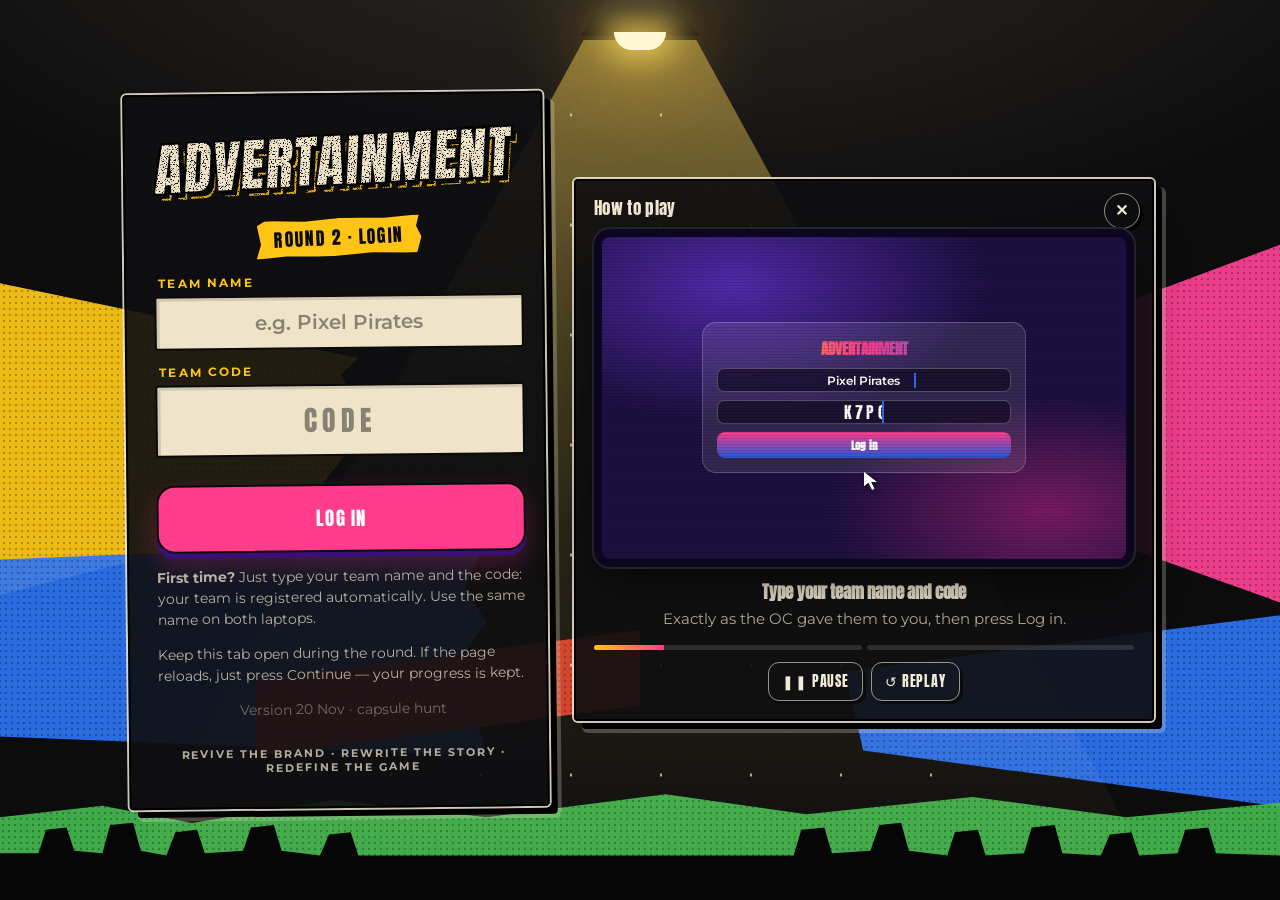
==== commit 0f949ed4: "v21: Openverse search uses two pages of 20 (anonymous limit) Co-Authored-By: Claude Opus 5.5 <norepl" ====
--- a/old-game/index.html
+++ b/old-game/index.html
@@ -3504,8 +3504,8 @@
 
 /* v21: Openverse photos (Flickr, rawpixel...) + ready backgrounds + background shade */
 async function gphSearch(q){q=String(q||'').trim();if(!q)return;gphQ=q;if(gphMode==='cut')return gphSearchWM(q);gphBusy=true;gphErr='';gphRes=[];gphPanel();
- try{const u='https://api.openverse.org/v1/images/?q='+encodeURIComponent(q)+'&page_size=40&mature=false';const r=await fetch(u);if(!r.ok)throw new Error('HTTP '+r.status);const j=await r.json();
-  gphRes=(j.results||[]).filter(x=>x&&x.url&&(x.width||0)>=500&&/^https:/.test(x.url)).map(x=>({t:x.thumbnail||x.url,u:x.url,w:x.width,h:x.height,a:String(x.creator||'').slice(0,60),l:String(x.license||'').toUpperCase(),n:String(x.title||q).slice(0,80),src:'ov'})).slice(0,36)}
+ try{const u=pg=>'https://api.openverse.org/v1/images/?q='+encodeURIComponent(q)+'&page_size=20&page='+pg+'&mature=false';const js=await Promise.all([1,2].map(pg=>fetch(u(pg)).then(r=>r.ok?r.json():{results:[]}).catch(()=>({results:[]}))));
+  gphRes=js.flatMap(j=>j.results||[]).filter(x=>x&&x.url&&(x.width||0)>=500&&/^https:/.test(x.url)).map(x=>({t:x.thumbnail||x.url,u:x.url,w:x.width,h:x.height,a:String(x.creator||'').slice(0,60),l:String(x.license||'').toUpperCase(),n:String(x.title||q).slice(0,80),src:'ov'})).slice(0,36)}
  catch(e){gphRes=[]}
  gphBusy=false;if(!gphRes.length)return gphSearchWM(q);gphPanel()}
 const GBG=[
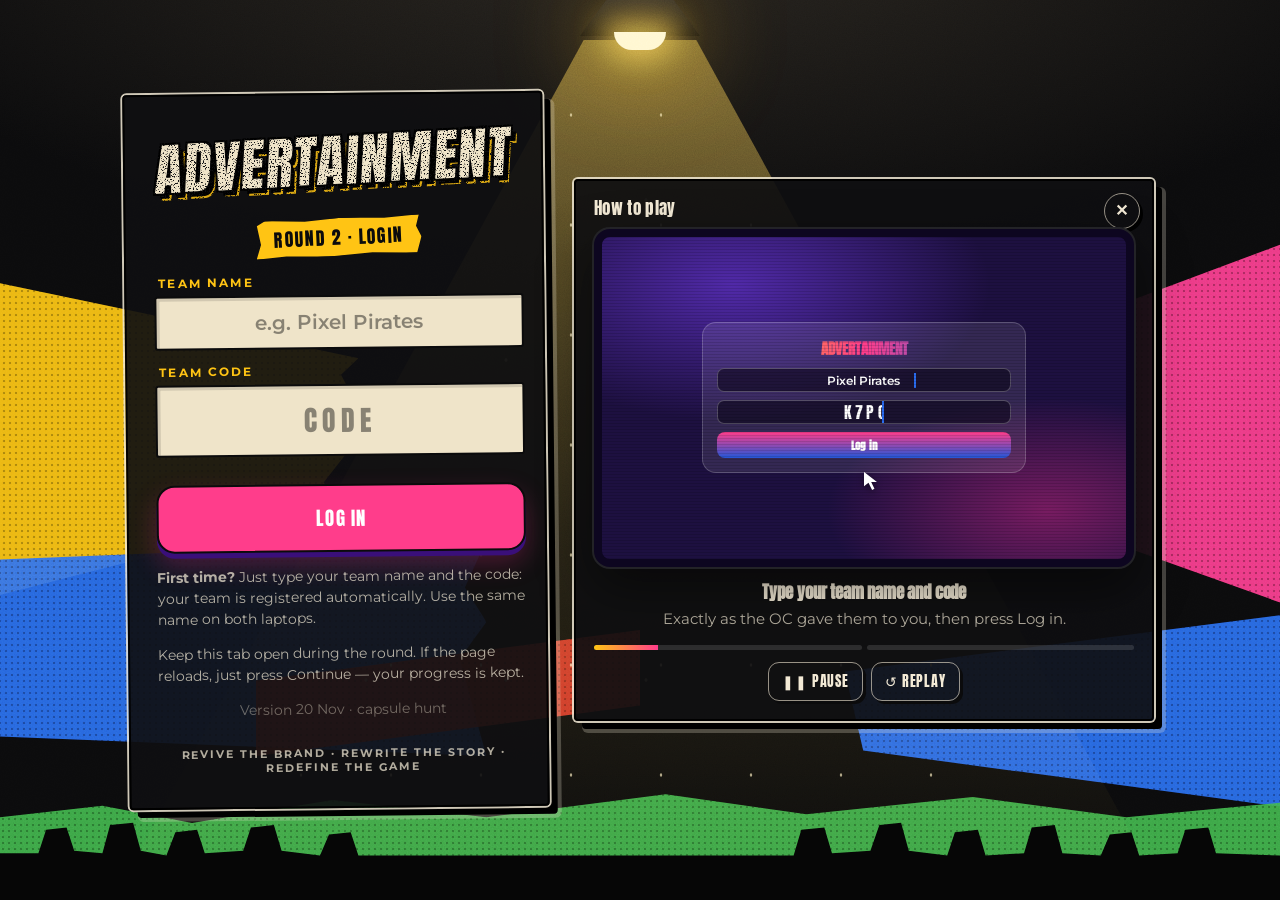
==== commit 72f81056: "v22: design laptop opens straight on the slides (no Deck plan pop-up), readable look names, a/an fix" ====
--- a/old-game/index.html
+++ b/old-game/index.html
@@ -1703,6 +1703,10 @@
 
 /* v21 ready backgrounds */
 .gbgg{display:grid;grid-template-columns:repeat(3,1fr);gap:6px;margin:6px 0 10px}.gbgb{aspect-ratio:16/9;border-radius:8px;border:1px solid rgba(255,255,255,.2);padding:0;position:relative;overflow:hidden;box-shadow:none;cursor:pointer;text-transform:none;letter-spacing:0}.gbgb span{position:absolute;left:4px;bottom:3px;font:600 10.5px var(--fb);color:#fff;text-shadow:0 1px 2px #000}.gbgb:hover{outline:2px solid #ffd60a}.gpov button{font-size:11.5px;padding:6px 4px}
+
+/* v22: readable look names and Deck plan button */
+.gbth b{color:#fff!important;opacity:1!important}
+#gtask{color:#111!important;opacity:1!important}
 </style></head><body class="nocopy">
 <div id="city" aria-hidden="true"><i></i><i></i><i></i><span class="wg wy"></span><span class="wg wp"></span><span class="wg wb"></span><span class="wg wbr"></span><span class="wg wr"></span><span class="wg wg2"></span><div class="lampw"><div class="cone"></div><div class="dust"></div><div class="lamp"></div><div class="bulb"></div></div><div class="crowd"></div>
 <svg class="doodle d1" viewBox="0 0 120 120"><path d="M60 8 L68 50 L112 60 L68 70 L60 112 L52 70 L8 60 L52 50 Z"/></svg>
@@ -2071,7 +2075,7 @@
 const NROOM=ROOM+'-notes';
 const SROOM=ROOM+'-subs',SIDX=ROOM+'-subidx';   // design submissions: full pictures, and a light index for the OC list   // team notes and sketches live here, apart from the game data
 const PAIRS=[{"n": 1, "brand": "Micromax", "product": "Toys", "city": "Ahmedabad", "alt": ["ahmedabad", "amdavad"], "lid": ["Micromax was a popular Indian budget mobile brand, sold widely through small mobile shops. It later lost its place as bigger phone brands grew.", "Imagine Micromax relaunched as a toys brand."], "fail": [{"paper": "Market Times Daily", "date": "2008", "hd": "Micromax starts selling its own phones", "body": "A Delhi technology company launches cheap phones with big batteries and two SIM slots, sold through small mobile shops."}, {"paper": "The Business Ledger", "date": "2014", "hd": "Micromax becomes one of India’s top phone sellers", "body": "Low prices and huge ad budgets take the brand to the top of the Indian market."}, {"paper": "The Morning Herald", "date": "2015–2017", "hd": "Chinese phone brands push Micromax aside", "body": "Rivals offer better phones at similar prices, sell online and spend more. Micromax’s share falls fast and buyers stop asking for it."}], "comps": [{"no": 1, "name": "The Faces", "at": "0:00", "items": [{"id": "11", "type": "Voice note", "src": "Saved on a mother's phone", "body": ["“Diwali is coming and the relatives arrive. I want something that isn't a screen for the children, and not plastic that smells.”"], "d": 1}, {"id": "12", "type": "Gift tag", "src": "Tied to a present", "body": ["To Aarya, age 6. From Dadi. ₹499."], "d": 1}, {"id": "13", "type": "Overheard", "src": "In a living room", "body": ["Visiting cousin: “Aunty, what do we do now?”", "Mother: “They get bored in an hour. Every time.”"], "d": 1}, {"id": "14", "type": "Fridge rule list", "src": "Written by a mother", "body": ["Weekdays: 1 hour of screen time. Weekends: 2. “Building blocks and puzzles don’t count.”"], "d": 1}, {"id": "15", "type": "Grandfather's remark", "src": "At a toy shop", "body": ["“In my day a toy was a top and a string. Now every toy needs batteries and an app.”"], "d": 1}, {"id": "16", "type": "Toy-box label", "src": "Kept by a mother", "body": ["“Made of wood. Safe paint. 3+ years.”", "“Still with us after two children.”"], "d": 1}, {"id": "17", "type": "Teacher's note", "src": "Kindergarten diary", "body": ["Children who build with blocks explain their ideas better in class."], "d": 1}, {"id": "18", "type": "Uncle's message", "src": "Family group", "body": ["“Sending a gift for Aarya's birthday.”", "“Tell me what isn't plastic junk.”"], "d": 1}, {"id": "19", "type": "Working father's remark", "src": "At the school gate", "body": ["“I get 20 minutes with my son at night.", "I want a toy we can play together.”"], "d": 1}, {"id": "20", "type": "Nursery diary", "src": "Play school, room 2", "body": ["The cardboard box was more popular than the toy inside it. Again."], "d": 1}, {"id": "A", "type": "Sketchbook", "src": "From our customer’s week", "body": ["“Mrs Iyer’s 2BHK: yellow kitchen, a reading corner for her son.”", "“Mr Thomas’s flat: pooja room near the balcony.”"], "d": 1}, {"id": "B", "type": "Screen-time report", "src": "From our customer’s week", "body": ["No. 1 app: the pink-and-orange camera icon.", "No. 2, far behind: the red play button."], "d": 1}, {"id": "C", "type": "Phone note", "src": "From our customer’s week", "body": ["“Bought the ₹150 one twice last year. Never again.”", "“Check the warranty first.”"], "d": 1}, {"id": "D", "type": "Fridge door", "src": "From our customer’s week", "body": ["A playschool notice: “Nursery A: bring one toy from home on Friday.”", "Only one child’s name on the pick-up card."], "d": 1}, {"id": "E", "type": "Windscreen", "src": "From our customer’s week", "body": ["A parking sticker for the society basement.", "SMS: “FASTag recharged: ₹500.”"], "d": 1}, {"id": "F", "type": "Office badge", "src": "From our customer’s week", "body": ["Never needed one: every meeting this week happened at the dining table."], "d": 1}]}, {"no": 2, "name": "The Noise", "at": "0:07", "items": [{"id": "21", "type": "Screenshot", "src": "A rival's unboxing video", "body": ["CartoonVerse: licensed characters, 4 million views. Comment: “My kid wants only the cartoon ones.”"], "d": 1}, {"id": "22", "type": "Old shop banner", "src": "From a mobile shop", "body": ["“A phone in every hand.” Parent in a focus group: “Micromax? The phone people? For toys?”"], "d": 1}, {"id": "23", "type": "Calendar page", "src": "Circled", "body": ["Diwali, birthdays and school holidays are circled. Notes: gifts spike. Parents stock up weeks ahead."], "d": 1}, {"id": "24", "type": "Unboxing video comment", "src": "On a kids' channel", "body": ["“My son watches toy videos more than he plays with toys.” “Make a toy that is better than the video.”"], "d": 1}, {"id": "25", "type": "Old phone ad", "src": "From a 2013 newspaper", "body": ["A young man holds up a big-screen phone: “Nothing like anything.” Note: “My first phone, I loved it.”"], "d": 1}, {"id": "26", "type": "Festival photo", "src": "Uttarayan rooftop", "body": ["Three generations flying kites.", "Caption: “No screens today.”"], "d": 1}, {"id": "27", "type": "Instagram poll", "src": "A Ahmedabad page", "body": ["“Do you buy toys without screens for your child?”", "27,000 people voted. 4 out of every 9 said yes.", "Of the people who said yes, 1 in 3 also shared the poll.", "Posted 3 days ago."], "d": 1}, {"id": "28", "type": "Creator profile", "src": "Amdavad Mom Notes, a Ahmedabad parenting creator", "body": ["Followers: 180K. Engagement: 6%.", "Rate: ₹2,000 per post for every 60K followers.", "The creator’s agency adds a flat fee of ₹1,000 to every post.", "Offer: 1 free post for every 3 paid posts."], "d": 1}, {"id": "29", "type": "Media quote", "src": "An outdoor ad agency, Ahmedabad", "body": ["Station billboard: ₹48,000 a week.", "Bus-shelter posters: ₹4,000 each per week, sold only in packs of 4.", "Auto-rickshaw back panels: ₹900 each per month."], "d": 1}, {"id": "30", "type": "Launch budget memo", "src": "The new owners", "body": ["Launch budget: ₹84,000.", "Half of it goes to creators.", "A quarter of it goes to posters.", "Whatever is left pays for the launch party."], "d": 1}]}, {"no": 3, "name": "The Shelves", "at": "0:14", "items": [{"id": "31", "type": "Shop ledger", "src": "Toy shop", "body": ["Toys priced ₹100 to ₹2,000. Toy shops, bookshops and kids' clothing stores are where families look. Online sellers undercut on discounts."], "d": 1}, {"id": "32", "type": "Price tag", "src": "Peeled off a box", "body": ["“50% OFF” on a marketplace listing for the same category."], "d": 1}, {"id": "33", "type": "Hand-drawn map", "src": "Ahmedabad", "body": ["A major trading city. The old-city markets are crowded and full of shops selling gifts and festival goods."], "d": 1}, {"id": "34", "type": "Shelf note", "src": "Toy store in a mall", "body": ["“Kids pull parents to the eye-level shelf. Anything up high doesn’t sell.”"], "d": 1}, {"id": "35", "type": "Kite market note", "src": "Uttarayan week", "body": ["“In January everything in the old city is about kites. Toy shops sell kites, spools and caps.”"], "d": 1}, {"id": "36", "type": "Map note", "src": "Old city", "body": ["Manek Chowk night market.", "A toy lane near Raipur Gate: 40 shops, ₹50 to ₹1,500."], "d": 1}, {"id": "37", "type": "Pharmacy counter note", "src": "Neighbourhood chemist", "body": ["Small toys at the counter. Crying children calm down, parents buy."], "d": 1}, {"id": "38", "type": "Stationery shop note", "src": "Return gifts", "body": ["Birthday return gifts: 20 pieces at a time, under ₹100 each."], "d": 1}, {"id": "39", "type": "Mall sign", "src": "Play zone", "body": ["Play zone ₹300 an hour. Toy shop next door."], "d": 1}, {"id": "40", "type": "Online listing", "src": "Building blocks ₹799, 4.6 stars", "body": ["“Made in Gujarat.” “Grandparents' favourite.”"], "d": 1}]}], "anag": "DHAAADOEYCBM", "fk": 3, "cust": {"o": ["Krupa Shah, 31. Interior designer who works from home."], "r": 0, "ev": []}, "who": {"c": [{"name": "Krupa Shah", "age": 31, "line": "Interior designer who works from home."}], "r": 0}, "per": {"name": "Krupa Shah", "age": 31, "job": "Interior designer who works from home", "home": "Lives in Prahlad Nagar with her husband and their 4-year-old daughter", "money": "Household income about ₹1.4 lakh a month. Spends up to ₹1,200 on a toy", "day": "Client calls in the morning, playschool pick-up at noon, drawings at night", "needs": ["Toys without screens", "No smelly plastic, safe paint", "Toys that last for years"], "pains": ["Toys break in a week", "Everything in the shop has a battery and a screen", "Cheap paint chips off"], "media": "Parenting reels on Instagram", "shop": "Online, after reading reviews", "quote": "I want a toy she will give to her own child one day."}, "vq": ["Dial 1 · Clue #27. How many thousand people said yes but did NOT share the poll?", "Dial 2 · Clue #28. What does ONE paid post cost us in total, in thousands of rupees?", "Dial 3 · Clue #29. One week on the station billboard costs the same as how many packs of bus-shelter posters?", "Dial 4 · Clues #28 and #30. Counting the free ones, how many posts will the creator budget get us?", "Dial 5 · Clues #29 and #30. How many bus-shelter posters can the poster budget put up for one week?"], "vc": "87384", "pq": [], "grid": null, "pc": {"cards": [{"name": "Shruti Vyas", "lines": ["Always picks the cheapest option that works.", "Spends most of their phone time on YouTube.", "Drives their own car everywhere.", "Designs the insides of company offices.", "Has two children in school and a partner at home.", "Keeps a strict 9-to-6 and switches off after."]}, {"name": "Riddhi Shah", "lines": ["Designs the insides of people’s homes.", "Has a car and drives it daily.", "Lives with their partner and a 4-year-old.", "Buys the one that lasts, even if it costs more.", "Works from home and sets their own hours.", "Spends most of their phone time on YouTube."]}, {"name": "Ruchi Thakkar", "lines": ["Has two children in school and a partner at home.", "Designs the insides of company offices.", "Pays more once rather than buying cheap twice.", "Watches long YouTube videos before buying anything.", "Drives their own car everywhere.", "Works fixed office hours and logs off on time."]}, {"name": "Krupa Shah", "lines": ["Has a car and drives it daily.", "Has no office to go to.", "Spends most of their phone time on Instagram reels.", "Designs the insides of people’s homes.", "Has a partner and one child in playschool.", "Buys the one that lasts, even if it costs more."]}, {"name": "Nirali Parikh", "lines": ["Spends most of their phone time on YouTube.", "Designs the insides of people’s homes.", "Pays more once rather than buying cheap twice.", "Works fixed office hours and logs off on time.", "Books a cab for every trip.", "Lives with their partner and two school-going children."]}, {"name": "Foram Desai", "lines": ["Works fixed office hours and logs off on time.", "Always picks the cheapest option that works.", "Books a cab for every trip.", "Designs the insides of company offices.", "Can scroll reels for hours.", "Has a partner and one child in playschool."]}, {"name": "Megha Gandhi", "lines": ["Never drives; always takes a cab.", "Can scroll reels for hours.", "Pays more once rather than buying cheap twice.", "Designs the insides of people’s homes.", "Has no office to go to.", "Lives with their partner and a 4-year-old."]}, {"name": "Hetal Mehta", "lines": ["Lives with their partner and two school-going children.", "Designs the insides of company offices.", "Books a cab for every trip.", "Has no office to go to.", "Spends most of their phone time on YouTube.", "Always picks the cheapest option that works."]}, {"name": "Khushbu Joshi", "lines": ["Has a car and drives it daily.", "Spends most of their phone time on Instagram reels.", "Pays more once rather than buying cheap twice.", "Designs the insides of company offices.", "Lives with their partner and a 4-year-old.", "Works from home and sets their own hours."]}, {"name": "Jinal Modi", "lines": ["Buys whatever costs least.", "Books a cab for every trip.", "Lives with their partner and two school-going children.", "Works fixed office hours and logs off on time.", "Designs the insides of company offices.", "Spends most of their phone time on Instagram reels."]}, {"name": "Payal Trivedi", "lines": ["Watches long YouTube videos before buying anything.", "Works fixed office hours and logs off on time.", "Has two children in school and a partner at home.", "Never drives; always takes a cab.", "Designs the insides of people’s homes.", "Buys whatever costs least."]}, {"name": "Dhara Patel", "lines": ["Has a car and drives it daily.", "Has a partner and one child in playschool.", "Designs the insides of people’s homes.", "Can scroll reels for hours.", "Always picks the cheapest option that works.", "Works from home and sets their own hours."]}], "ans": 3}}, {"n": 2, "brand": "Celkon", "product": "Honey", "city": "Bhubaneswar", "alt": ["bhubaneshwar", "bhubaneswar", "bhubneshwar"], "lid": ["Celkon was a budget mobile brand from the days when a phone shop sat on every street corner. It later faded.", "Imagine Celkon relaunched as a honey brand."], "fail": [{"paper": "Market Times Daily", "date": "2009", "hd": "Celkon launches budget phones from Hyderabad", "body": "The new brand sells low-cost phones through local shops in South India."}, {"paper": "The Business Ledger", "date": "2015", "hd": "Celkon opens its first factory in Telangana", "body": "The company bets on making its own phones in India."}, {"paper": "The Morning Herald", "date": "Late 2010s", "hd": "Celkon fades as bigger brands take over", "body": "Without new ideas or enough money to compete, its phones and tablets slowly disappear from shops."}], "comps": [{"no": 1, "name": "The Faces", "at": "0:00", "items": [{"id": "11", "type": "Voice note", "src": "Saved by a shopper", "body": ["“I read every label. Honey with sugar syrup in it? Never again.”"], "d": 1}, {"id": "12", "type": "Grandmother's kitchen note", "src": "On a jar lid", "body": ["Honey with ginger for the cough. Always from the same trusted place."], "d": 1}, {"id": "13", "type": "Gift list", "src": "Sticky note", "body": ["Housewarming gift for Meera: something local, with a story. Budget ₹300 to ₹800."], "d": 1}, {"id": "14", "type": "Morning routine card", "src": "On a kitchen wall", "body": ["“6 am: warm water, lemon and 1 spoon of honey. Walk to the temple. Then tea.”"], "d": 1}, {"id": "15", "type": "Gym chat", "src": "Morning batch", "body": ["“Swapped sugar for honey in my oats.”", "“Which brand though? Half of them are syrup.”"], "d": 1}, {"id": "16", "type": "Pharmacist’s remark", "src": "At the chemist counter", "body": ["“People ask me if honey is safe for a cough. Then they ask which one is real.”"], "d": 1}, {"id": "17", "type": "Trainer's message", "src": "Gym chat", "body": ["“Pre-workout: banana and honey.”", "“Clients keep asking me which honey is real.”"], "d": 1}, {"id": "18", "type": "New mother's note", "src": "Notebook", "body": ["Doctor said no honey for the baby before 1 year.", "For me: honey in warm milk every night."], "d": 1}, {"id": "19", "type": "Office chat", "src": "IT park team", "body": ["“Green tea and honey at 4 pm keeps me away from samosas.”"], "d": 1}, {"id": "20", "type": "Honey collector's remark", "src": "Forest cooperative", "body": ["“We climb the trees at night with smoke. Our honey is real.", "The middleman pays us ₹200 a kilo.”"], "d": 1}, {"id": "A", "type": "Keys", "src": "From our customer’s week", "body": ["A helmet hook by the door. A fuel receipt: ₹200, every 4 days.", "The cab app was deleted months ago."], "d": 1}, {"id": "B", "type": "Coat pocket", "src": "From our customer’s week", "body": ["A list: “Paracetamol 650: 400 strips. Check every expiry date.”", "Name tag: “Dispensary counter”."], "d": 1}, {"id": "C", "type": "Browser history", "src": "From our customer’s week", "body": ["“full review”, “part 2”, “watch till the end”, “unboxing”.", "Most-used app: the red play button. The camera-icon app was deleted in March."], "d": 1}, {"id": "D", "type": "Roster", "src": "From our customer’s week", "body": ["This week: nights. Next week: days. Week after: nights again."], "d": 1}, {"id": "E", "type": "Shopping filter", "src": "From our customer’s week", "body": ["“Sort by: Price, high to low.”", "Bought the very first result. Every time."], "d": 1}, {"id": "F", "type": "School diary", "src": "From our customer’s week", "body": ["“Parent–teacher meeting on Saturday. Please bring both report cards: Class 4 and Class 6.”"], "d": 1}]}, {"no": 2, "name": "The Noise", "at": "0:07", "items": [{"id": "21", "type": "Jar labels", "src": "Three jars side by side", "body": ["“100% pure.” “Boosts immunity.” “Doctor approved.” Three different brands, the same words."], "d": 1}, {"id": "22", "type": "Focus-group transcript", "src": "Page 2", "body": ["Participant 2: “They all say pure. I trust none.”", "Participant 5: “I'd trust a photo of the person who gathered it.”"], "d": 1}, {"id": "23", "type": "Comment thread", "src": "Under a cooking reel", "body": ["“Honey in my chai instead of sugar.” / “Same, but which brand? They all taste like syrup.”"], "d": 1}, {"id": "24", "type": "Fact-check post", "src": "On a consumer page", "body": ["“Lab test: 7 of 10 honey brands failed purity checks.” 11K shares. Comments: “Who do we trust now?”"], "d": 1}, {"id": "25", "type": "Temple fair photo", "src": "Caption by a tourist", "body": ["“Fresh honeycomb sold at the fair, the bees still buzzing around the stall!”"], "d": 1}, {"id": "26", "type": "Old phone ad", "src": "Bright yellow poster", "body": ["“Dual SIM for every pocket.”", "Comment: “Cheap phone, lasted forever.”"], "d": 1}, {"id": "27", "type": "Instagram poll", "src": "A Bhubaneswar page", "body": ["“Do you check if your honey is pure?”", "27,000 people voted. 4 out of every 9 said yes.", "Of the people who said yes, 1 in 3 also shared the poll.", "Posted 3 days ago."], "d": 1}, {"id": "28", "type": "Creator profile", "src": "Bhubaneswar Health Bites, a Bhubaneswar health creator", "body": ["Followers: 180K. Engagement: 6%.", "Rate: ₹2,000 per post for every 60K followers.", "The creator’s agency adds a flat fee of ₹1,000 to every post.", "Offer: 1 free post for every 3 paid posts."], "d": 1}, {"id": "29", "type": "Media quote", "src": "An outdoor ad agency, Bhubaneswar", "body": ["Station billboard: ₹48,000 a week.", "Bus-shelter posters: ₹4,000 each per week, sold only in packs of 4.", "Auto-rickshaw back panels: ₹900 each per month."], "d": 1}, {"id": "30", "type": "Launch budget memo", "src": "The new owners", "body": ["Launch budget: ₹84,000.", "Half of it goes to creators.", "A quarter of it goes to posters.", "Whatever is left pays for the launch party."], "d": 1}]}, {"no": 3, "name": "The Shelves", "at": "0:14", "items": [{"id": "31", "type": "Shop ledger", "src": "Grocer", "body": ["Honey ranges ₹150 to ₹800. Supermarkets and marketplaces sell the most. Organic stores and neighbourhood grocers attract label-readers."], "d": 1}, {"id": "32", "type": "Hand-drawn map", "src": "Bhubaneswar", "body": ["A temple city. Tourists stop at handicraft emporiums to buy Odisha crafts, including tribal-craft goods."], "d": 1}, {"id": "33", "type": "Review screenshot", "src": "Marketplace", "body": ["“Crystallised after two weeks. Is this real?” 3 stars."], "d": 1}, {"id": "34", "type": "Shelf note", "src": "Organic store", "body": ["“Customers ask where the honey is from. A story on the label sells better than a discount.”"], "d": 1}, {"id": "35", "type": "Price sticker", "src": "Supermarket", "body": ["250 g jar ₹180. Squeeze bottle ₹220. Wild forest honey ₹450. A note: “forest honey sells to tourists”."], "d": 1}, {"id": "36", "type": "Organic store note", "src": "Saheed Nagar", "body": ["Customers pay ₹100 more if the farm's name is on the label."], "d": 1}, {"id": "37", "type": "Airport shop note", "src": "Gifts of Odisha shelf", "body": ["“Tourists want small jars under ₹500.”"], "d": 1}, {"id": "38", "type": "Gym counter note", "src": "Billing desk", "body": ["Protein bars and honey sachets next to the bill counter."], "d": 1}, {"id": "39", "type": "Craft market note", "src": "Ekamra Haat", "body": ["Forest produce stalls sell out by evening at the weekend market."], "d": 1}, {"id": "40", "type": "Marketplace screenshot", "src": "Raw forest honey 500 g ₹399", "body": ["“Tastes like my village.” 4.7 stars."], "d": 1}]}], "anag": "SYBHAUBEWGNRA", "fk": 2, "cust": {"o": ["Subhashree Mohanty, 36. Pharmacist at a city hospital."], "r": 0, "ev": []}, "who": {"c": [{"name": "Subhashree Mohanty", "age": 36, "line": "Pharmacist at a city hospital."}], "r": 0}, "per": {"name": "Subhashree Mohanty", "age": 36, "job": "Pharmacist at a city hospital", "home": "Lives in Saheed Nagar with her husband and two children", "money": "Earns about ₹45,000 a month. Pays extra for products she trusts", "day": "Rotating shifts at the hospital dispensary, school runs on off days", "needs": ["Honey that is really pure", "A label she can check", "Something healthy for the children"], "pains": ["Fake honey scares her", "Labels hide sugar syrup", "Big brands taste the same as syrup"], "media": "YouTube explainers", "shop": "Trusted chemists and organic stores", "quote": "I read the back of the pack before the front."}, "vq": ["Dial 1 · Clue #27. How many thousand people said yes but did NOT share the poll?", "Dial 2 · Clue #28. What does ONE paid post cost us in total, in thousands of rupees?", "Dial 3 · Clue #29. One week on the station billboard costs the same as how many packs of bus-shelter posters?", "Dial 4 · Clues #28 and #30. Counting the free ones, how many posts will the creator budget get us?", "Dial 5 · Clues #29 and #30. How many bus-shelter posters can the poster budget put up for one week?"], "vc": "87384", "pq": [], "grid": null, "pc": {"cards": [{"name": "Sasmita Das", "lines": ["Rides a two-wheeler everywhere.", "Only buys top-of-the-range.", "Works as a pharmacist at a hospital.", "Works rotating shifts: days one week, nights the next.", "Married, and it is just the two of them at home.", "Watches long YouTube videos before buying anything."]}, {"name": "Swagatika Rout", "lines": ["Lives with their partner. No kids yet.", "Always buys the most expensive version.", "Has a different shift every week.", "Never drives; always takes a cab.", "Can scroll reels for hours.", "Works as a pharmacist at a hospital."]}, {"name": "Ananya Nayak", "lines": ["Spends most of their phone time on YouTube.", "Works as a nurse at a hospital.", "Has two children in school and a partner at home.", "Never drives; always takes a cab.", "Never the cheapest, never the costliest: always something in between.", "Keeps a strict 9-to-6 and switches off after."]}, {"name": "Sonali Pradhan", "lines": ["Can scroll reels for hours.", "Picks the mid-priced option: good-looking, but never the costliest.", "Lives with their partner and two school-going children.", "Keeps a strict 9-to-6 and switches off after.", "Books a cab for every trip.", "Works as a nurse at a hospital."]}, {"name": "Monalisa Behera", "lines": ["Works as a nurse at a hospital.", "Works fixed office hours and logs off on time.", "Never drives; always takes a cab.", "Can scroll reels for hours.", "Lives with their partner. No kids yet.", "Always buys the most expensive version."]}, {"name": "Subhashree Mohanty", "lines": ["Rides a two-wheeler everywhere.", "Works as a pharmacist at a hospital.", "Watches long YouTube videos before buying anything.", "Has two children in school and a partner at home.", "Only buys top-of-the-range.", "Has a different shift every week."]}, {"name": "Smruti Panda", "lines": ["Spends most of their phone time on Instagram reels.", "Lives with their partner. No kids yet.", "Zips around on their own scooter.", "Works as a nurse at a hospital.", "Picks the mid-priced option: good-looking, but never the costliest.", "Works fixed office hours and logs off on time."]}, {"name": "Pragyan Patnaik", "lines": ["Married, and it is just the two of them at home.", "Can scroll reels for hours.", "Never the cheapest, never the costliest: always something in between.", "Keeps a strict 9-to-6 and switches off after.", "Books a cab for every trip.", "Works as a pharmacist at a hospital."]}, {"name": "Itishree Sahoo", "lines": ["Picks the mid-priced option: good-looking, but never the costliest.", "Works rotating shifts: days one week, nights the next.", "Can scroll reels for hours.", "Works as a nurse at a hospital.", "Married, and it is just the two of them at home.", "Never drives; always takes a cab."]}, {"name": "Priyanka Swain", "lines": ["Watches long YouTube videos before buying anything.", "Always buys the most expensive version.", "Has a different shift every week.", "Has two children in school and a partner at home.", "Rides a two-wheeler everywhere.", "Works as a nurse at a hospital."]}, {"name": "Rashmi Jena", "lines": ["Works as a pharmacist at a hospital.", "Picks the mid-priced option: good-looking, but never the costliest.", "Has a different shift every week.", "Rides a two-wheeler everywhere.", "Spends most of their phone time on YouTube.", "Lives with their partner and two school-going children."]}, {"name": "Lipsa Mishra", "lines": ["Works as a pharmacist at a hospital.", "Rides a two-wheeler everywhere.", "Spends most of their phone time on YouTube.", "Only buys top-of-the-range.", "Lives with their partner and two school-going children.", "Keeps a strict 9-to-6 and switches off after."]}], "ans": 5}}, {"n": 3, "brand": "Dyanora", "product": "Skin care", "city": "Madurai", "alt": ["madurai"], "lid": ["Dyanora was a television brand from the days of box TVs, familiar in many homes before it faded.", "Imagine Dyanora relaunched as a skin care brand."], "fail": [{"paper": "Market Times Daily", "date": "1973", "hd": "Dynavision is set up in Tamil Nadu", "body": "A joint venture with the state industrial body starts making TV sets under the name Dyanora."}, {"paper": "The Business Ledger", "date": "1982", "hd": "Dyanora brings out a colour TV", "body": "The year of the Asian Games, when many Indian homes buy their first TV. Its jingle: “Keep in touch.”"}, {"paper": "The Morning Herald", "date": "1990s", "hd": "Foreign TV brands flood the market", "body": "After the economy opens up, Sony, Philips, Samsung and LG arrive. Dyanora stops making TVs in the mid-1990s."}], "comps": [{"no": 1, "name": "The Faces", "at": "0:00", "items": [{"id": "11", "type": "Voice note", "src": "Saved by a shopkeeper", "body": ["“My hands are in water all day. By night they feel tight and dry. I dab on whatever is near the sink.”"], "d": 1}, {"id": "12", "type": "Staff-room note", "src": "From a teacher", "body": ["Chalk dust all day. By evening my hands feel like paper."], "d": 1}, {"id": "13", "type": "Hostel shelf list", "src": "Taped inside a cupboard", "body": ["Face wash ₹90. Cream ₹150. Basics only. Total under ₹200."], "d": 1}, {"id": "14", "type": "Kitchen helper's note", "src": "Hotel staff room", "body": ["“200 plates every night. Soap, hot water, steel scrubber. My hands crack and sting.”"], "d": 1}, {"id": "15", "type": "Flower seller's remark", "src": "At the temple market", "body": ["“From 4 am I tie jasmine strings. Thread cuts the fingers. Nobody makes a cream for us.”"], "d": 1}, {"id": "16", "type": "Garland seller’s note", "src": "Shop ledger", "body": ["Hands washed 40 times a day. Cream bought: none."], "d": 1}, {"id": "17", "type": "Auto driver's remark", "src": "At the stand", "body": ["“Sun all day, wind all day. My face is like leather.”"], "d": 1}, {"id": "18", "type": "IT employee's chat", "src": "Office group", "body": ["“AC all day dries my skin.”", "“Same. Cream in my drawer, never remember to use it.”"], "d": 1}, {"id": "19", "type": "Nurse's note", "src": "Ward duty", "body": ["I wash my hands 60 times a shift. They crack by Friday."], "d": 1}, {"id": "20", "type": "Grandmother's remark", "src": "At home", "body": ["“Coconut oil for everything. But my granddaughter wants something that doesn't smell.”"], "d": 1}, {"id": "A", "type": "Gym card", "src": "From our customer’s week", "body": ["Every check-in this month is stamped while it is still dark outside.", "Lights out by 10."], "d": 1}, {"id": "B", "type": "Price app", "src": "From our customer’s week", "body": ["Alert: “Price dropped by ₹4. This is now the lowest price anywhere!”", "Bought within 1 minute."], "d": 1}, {"id": "C", "type": "Purse", "src": "From our customer’s week", "body": ["A slip with three auto drivers’ numbers: “Raju: market. Ramesh: temple.”", "Has never waited at a bus stop."], "d": 1}, {"id": "D", "type": "Hands", "src": "From our customer’s week", "body": ["A needle and a ball of thread in her bag.", "Note: “Market at 4:30 am. Wedding order: 40 strings, jasmine only.”"], "d": 1}, {"id": "E", "type": "School diary", "src": "From our customer’s week", "body": ["“Parent–teacher meeting on Saturday. Please bring both report cards: Class 4 and Class 6.”"], "d": 1}, {"id": "F", "type": "TV remote", "src": "From our customer’s week", "body": ["The volume button is worn out. A channel guide has 8 pm circled in red.", "Phone data used this month: 1.2 GB. “Videos eat my data.”"], "d": 1}]}, {"no": 2, "name": "The Noise", "at": "0:07", "items": [{"id": "21", "type": "Screenshot", "src": "A rival's ad", "body": ["DermaCare: a dermatologist in a white coat and before-and-after photos. Comments: “Same photos in every ad.” “Anything that promises to repair makes me suspicious.”"], "d": 1}, {"id": "22", "type": "Old poster", "src": "From a living-room wall", "body": ["A family on a sofa, a glowing screen, the evening hour when work is done. The old brand belonged to that quiet time."], "d": 1}, {"id": "23", "type": "Mirror sticky", "src": "Beside a sink", "body": ["After washing up. Lamp on. Two minutes."], "d": 1}, {"id": "24", "type": "Overheard", "src": "At a supermarket", "body": ["“Why are all hand creams in pink tubes? My father needs one too.”"], "d": 1}, {"id": "25", "type": "Old TV jingle", "src": "Typed in a comment", "body": ["“Keep in touch…” the old TV jingle. Reply: “Keep in SOFT touch would be a funny ad 😂”"], "d": 1}, {"id": "26", "type": "Overheard", "src": "Outside a chemist", "body": ["“Men don’t use cream.” / “My father’s hands are cracked like a dry field. He needs it most.”"], "d": 1}, {"id": "27", "type": "Instagram poll", "src": "A Madurai page", "body": ["“Do your hands get dry at work?”", "27,000 people voted. 4 out of every 9 said yes.", "Of the people who said yes, 1 in 3 also shared the poll.", "Posted 3 days ago."], "d": 1}, {"id": "28", "type": "Creator profile", "src": "Madurai Market Stories, a Madurai lifestyle creator", "body": ["Followers: 180K. Engagement: 6%.", "Rate: ₹2,000 per post for every 60K followers.", "The creator’s agency adds a flat fee of ₹1,000 to every post.", "Offer: 1 free post for every 3 paid posts."], "d": 1}, {"id": "29", "type": "Media quote", "src": "An outdoor ad agency, Madurai", "body": ["Station billboard: ₹48,000 a week.", "Bus-shelter posters: ₹4,000 each per week, sold only in packs of 4.", "Auto-rickshaw back panels: ₹900 each per month."], "d": 1}, {"id": "30", "type": "Launch budget memo", "src": "The new owners", "body": ["Launch budget: ₹84,000.", "Half of it goes to creators.", "A quarter of it goes to posters.", "Whatever is left pays for the launch party."], "d": 1}]}, {"no": 3, "name": "The Shelves", "at": "0:14", "items": [{"id": "31", "type": "Shop ledger", "src": "Chemist", "body": ["Skin care costs ₹50 to ₹1,500. Hand cream moves slowly in summer and quickly in winter. Chemists, general stores and cosmetic shops are the first stops."], "d": 1}, {"id": "32", "type": "Shelf note", "src": "Supermarket", "body": ["Supermarkets and online stores compete on price. A new brand has to earn trust first."], "d": 1}, {"id": "33", "type": "Hand-drawn map", "src": "Madurai", "body": ["A Tamil Nadu temple city with busy flower and cloth markets."], "d": 1}, {"id": "34", "type": "Price sticker", "src": "Chemist", "body": ["Hand cream 50 g ₹99. Pump 200 ml ₹249. Medicated ₹180. A note: “₹99 tubes sell to working women”."], "d": 1}, {"id": "35", "type": "Shelf note", "src": "Temple-street store", "body": ["“Pilgrims buy small things near the bill counter: comb, cream, kumkum.”"], "d": 1}, {"id": "36", "type": "Temple market note", "src": "Around the temple", "body": ["Small shops sell flowers, bangles and creams to pilgrims."], "d": 1}, {"id": "37", "type": "Chemist's note", "src": "Town Hall Road", "body": ["“Medicated hand creams sell to cooks and cleaners.”"], "d": 1}, {"id": "38", "type": "Hostel shop note", "src": "Women's hostel", "body": ["Small tubes under ₹100 sell every week."], "d": 1}, {"id": "39", "type": "Salon note", "src": "Neighbourhood salon", "body": ["Hand care added to manicures. “Customers ask for a take-home tube.”"], "d": 1}, {"id": "40", "type": "Quick-commerce screenshot", "src": "Hand cream in 15 minutes", "body": ["4.3 stars. “Came before my shift.”"], "d": 1}]}], "anag": "OBIAUDHMRA", "fk": 3, "cust": {"o": ["Selvi Murugan, 40. Strings jasmine garlands at the flower market."], "r": 0, "ev": []}, "who": {"c": [{"name": "Selvi Murugan", "age": 40, "line": "Strings jasmine garlands at the flower market."}], "r": 0}, "per": {"name": "Selvi Murugan", "age": 40, "job": "Strings jasmine garlands at the flower market", "home": "Lives in Anna Nagar with her husband and two children", "money": "Earns about ₹15,000 a month. Spends up to ₹120 on a cream", "day": "Market at 4:30 am, garlands till noon, home by 2", "needs": ["A cream that heals cracked fingertips", "Not greasy, so flowers stay clean", "A price she can afford"], "pains": ["Needles and thread cut her fingers", "Creams are oily and stain the flowers", "Big brands are for “soft city hands”"], "media": "Tamil TV serials", "shop": "The chemist near the market", "quote": "My hands make the city smell good. Who takes care of them?"}, "vq": ["Dial 1 · Clue #27. How many thousand people said yes but did NOT share the poll?", "Dial 2 · Clue #28. What does ONE paid post cost us in total, in thousands of rupees?", "Dial 3 · Clue #29. One week on the station billboard costs the same as how many packs of bus-shelter posters?", "Dial 4 · Clues #28 and #30. Counting the free ones, how many posts will the creator budget get us?", "Dial 5 · Clues #29 and #30. How many bus-shelter posters can the poster budget put up for one week?"], "vc": "87384", "pq": [], "grid": null, "pc": {"cards": [{"name": "Karpagam Selvam", "lines": ["Strings jasmine garlands at the flower market.", "Takes the city bus everywhere.", "Is wide awake at 2 am.", "Never the cheapest, never the costliest: always something in between.", "Spends most of their phone time on YouTube.", "Lives with their partner. No kids yet."]}, {"name": "Rani Velu", "lines": ["Is up before sunrise most days.", "Hops into an auto for every trip.", "Watches TV with the family every night.", "Strings jasmine garlands at the flower market.", "Picks the mid-priced option: good-looking, but never the costliest.", "Lives with their partner and two school-going children."]}, {"name": "Kala Ramasamy", "lines": ["Rides the bus every day.", "Is wide awake at 2 am.", "Never the cheapest, never the costliest: always something in between.", "Never misses the evening TV serial.", "Lives with their partner and two school-going children.", "Sells vegetables at the morning market."]}, {"name": "Pandiammal S", "lines": ["Buys whatever costs least.", "Watches TV with the family every night.", "Strings jasmine garlands at the flower market.", "Married, and it is just the two of them at home.", "Hops into an auto for every trip.", "Starts the day before 6 am."]}, {"name": "Meenakshi Raja", "lines": ["Strings jasmine garlands at the flower market.", "Has two children in school and a partner at home.", "Never misses the evening TV serial.", "Takes an auto-rickshaw everywhere.", "Is wide awake at 2 am.", "Buys whatever costs least."]}, {"name": "Muthulakshmi R", "lines": ["Sells vegetables at the morning market.", "Lives with their partner. No kids yet.", "Is wide awake at 2 am.", "Always picks the cheapest option that works.", "Takes the city bus everywhere.", "Spends most of their phone time on YouTube."]}, {"name": "Chitra Murugesan", "lines": ["Buys whatever costs least.", "Lives with their partner and two school-going children.", "Spends most of their phone time on YouTube.", "Hops into an auto for every trip.", "Is up before sunrise most days.", "Strings jasmine garlands at the flower market."]}, {"name": "Sumathi Ravi", "lines": ["Spends most of their phone time on YouTube.", "Never the cheapest, never the costliest: always something in between.", "Takes the city bus everywhere.", "Sells vegetables at the morning market.", "Is up before sunrise most days.", "Lives with their partner. No kids yet."]}, {"name": "Jeya Pandi", "lines": ["Takes the city bus everywhere.", "Does their best thinking after midnight.", "Lives with their partner and two school-going children.", "Picks the mid-priced option: good-looking, but never the costliest.", "Spends most of their phone time on YouTube.", "Sells vegetables at the morning market."]}, {"name": "Malar Kumar", "lines": ["Picks the mid-priced option: good-looking, but never the costliest.", "Sells vegetables at the morning market.", "Married, and it is just the two of them at home.", "Rides the bus every day.", "Watches TV with the family every night.", "Is up before sunrise most days."]}, {"name": "Valli Kannan", "lines": ["Lives with their partner. No kids yet.", "Does their best thinking after midnight.", "Buys whatever costs least.", "Spends most of their phone time on YouTube.", "Takes an auto-rickshaw everywhere.", "Sells vegetables at the morning market."]}, {"name": "Selvi Murugan", "lines": ["Strings jasmine garlands at the flower market.", "Never misses the evening TV serial.", "Buys whatever costs least.", "Is up before sunrise most days.", "Takes an auto-rickshaw everywhere.", "Lives with their partner and two school-going children."]}], "ans": 11}}, {"n": 4, "brand": "Solidaire", "product": "Running shoes", "city": "Chennai", "alt": ["chennai", "madras"], "lid": ["Solidaire was a Madras (Chennai) television brand that led TV sales in South India in the 1980s before it faded.", "Imagine Solidaire relaunched as a running shoes brand."], "fail": [{"paper": "Market Times Daily", "date": "1978", "hd": "A small Madras firm starts making TVs", "body": "The sets, first sold as “Pria”, are renamed Solidaire as Doordarshan reaches more southern cities."}, {"paper": "The Business Ledger", "date": "1980s", "hd": "Solidaire leads TV sales in the South", "body": "About a third of the southern market buys Solidaire. The family refuses foreign partners to keep control."}, {"paper": "The Morning Herald", "date": "Early 1990s", "hd": "The open economy ends small TV makers", "body": "Big Indian and foreign brands arrive with new technology. Solidaire cannot keep up and fades away."}], "comps": [{"no": 1, "name": "The Faces", "at": "0:00", "items": [{"id": "11", "type": "Voice note", "src": "Saved by an office-goer", "body": ["“I walk 3 km to the station every morning. I don't run. I just need shoes that don't quit on me.”"], "d": 1}, {"id": "12", "type": "Journal page", "src": "Day 4 of “getting fit”", "body": ["Bought shoes for ₹800. I don't want to look like a pro. I just want to belong in the park."], "d": 1}, {"id": "13", "type": "Overheard", "src": "Morning walkers' group", "body": ["“Comfort first. Speed is for the young.”"], "d": 1}, {"id": "14", "type": "Walking group chat", "src": "Beach morning walkers", "body": ["“5 am walk on the Marina, 45 minutes, then tiffin at the stall.”", "“My shoes have a hole, I walk on one side now 😂”"], "d": 1}, {"id": "15", "type": "Doctor's note", "src": "On a prescription", "body": ["“Brisk walk 30 minutes daily. Wear cushioned shoes. Avoid flat chappals for long walks.”"], "d": 1}, {"id": "16", "type": "Walker’s note", "src": "Morning walk group", "body": ["“New shoes every year. The old ones still look fine, but my knees know.”"], "d": 1}, {"id": "17", "type": "Delivery rider's note", "src": "Food app rider", "body": ["I walk up 200 flights of stairs a day.", "My shoes last 3 months."], "d": 1}, {"id": "18", "type": "PT teacher's remark", "src": "School ground", "body": ["“Half the class runs in school shoes. They slip and fall.”"], "d": 1}, {"id": "19", "type": "Retired couple's chat", "src": "Morning walk group", "body": ["“Our knees need soft shoes.”", "“And something that isn't bright orange.”"], "d": 1}, {"id": "20", "type": "College girl's note", "src": "Hostel diary", "body": ["Joined the running club. Everyone has fancy shoes.", "Mine are ₹600 and they hurt."], "d": 1}, {"id": "A", "type": "Calendar reminder", "src": "From our customer’s week", "body": ["“Our anniversary! Table for two. No babysitter needed.”", "“The in-laws live in another city. It’s just us at home.”"], "d": 1}, {"id": "B", "type": "Auto-reply", "src": "From our customer’s week", "body": ["“I’m offline after office hours. I’ll reply first thing tomorrow.”", "Logged in at the same time every weekday this month."], "d": 1}, {"id": "C", "type": "Price list", "src": "From our customer’s week", "body": ["Compared 5 options and sorted them by price.", "Bought No. 3."], "d": 1}, {"id": "D", "type": "Browser history", "src": "From our customer’s week", "body": ["“full review”, “part 2”, “watch till the end”, “unboxing”.", "Most-used app: the red play button. The camera-icon app was deleted in March."], "d": 1}, {"id": "E", "type": "Step counter", "src": "From our customer’s week", "body": ["14,000 steps a day.", "The parking slot at home is empty: not even a bicycle."], "d": 1}, {"id": "F", "type": "Bag", "src": "From our customer’s week", "body": ["Free sample strips and a list: “Dr Rao 10:30, Dr Prasad 11:15, Dr Lakshmi 12:00.”"], "d": 1}]}, {"no": 2, "name": "The Noise", "at": "0:07", "items": [{"id": "21", "type": "Poster", "src": "A rival's shop window", "body": ["A runner mid-stride beside performance technology: “Faster. Further.” Comment: “I walk. This isn't for me.”"], "d": 1}, {"id": "22", "type": "Old showroom plate", "src": "A gold plate on a television", "body": ["The brand name sat beside the word “solid”: dependable and built to last."], "d": 1}, {"id": "23", "type": "Review screenshot", "src": "Marketplace", "body": ["“Promised comfort. My knees hurt after a week.”"], "d": 1}, {"id": "24", "type": "Overheard", "src": "In a shoe shop", "body": ["“Running shoes? I’m not running, I’m 52.” “Sir, most buyers your age walk in them.”"], "d": 1}, {"id": "25", "type": "Marathon flyer", "src": "On a college wall", "body": ["“City 10K run: register by Sunday. Free t-shirt. Walkers welcome!”"], "d": 1}, {"id": "26", "type": "Overheard", "src": "Marina beach walk", "body": ["“I want shoes that look decent at work and work on the walk.”"], "d": 1}, {"id": "27", "type": "Instagram poll", "src": "A Chennai page", "body": ["“Do you walk more than 10,000 steps a day?”", "27,000 people voted. 4 out of every 9 said yes.", "Of the people who said yes, 1 in 3 also shared the poll.", "Posted 3 days ago."], "d": 1}, {"id": "28", "type": "Creator profile", "src": "Chennai Walks, a Chennai fitness creator", "body": ["Followers: 180K. Engagement: 6%.", "Rate: ₹2,000 per post for every 60K followers.", "The creator’s agency adds a flat fee of ₹1,000 to every post.", "Offer: 1 free post for every 3 paid posts."], "d": 1}, {"id": "29", "type": "Media quote", "src": "An outdoor ad agency, Chennai", "body": ["Station billboard: ₹48,000 a week.", "Bus-shelter posters: ₹4,000 each per week, sold only in packs of 4.", "Auto-rickshaw back panels: ₹900 each per month."], "d": 1}, {"id": "30", "type": "Launch budget memo", "src": "The new owners", "body": ["Launch budget: ₹84,000.", "Half of it goes to creators.", "A quarter of it goes to posters.", "Whatever is left pays for the launch party."], "d": 1}]}, {"no": 3, "name": "The Shelves", "at": "0:14", "items": [{"id": "31", "type": "Shop ledger", "src": "Footwear shop", "body": ["Shoes cost ₹500 to ₹10,000. Many people buy running shoes for walking and everyday wear. Footwear shops and sports stores are the main shelves."], "d": 1}, {"id": "32", "type": "Shelf note", "src": "Mall", "body": ["Malls and marketplaces compete on discounts."], "d": 1}, {"id": "33", "type": "Hand-drawn map", "src": "Chennai", "body": ["Marina Beach walkers at dawn, T. Nagar shops, the IT corridor on OMR. Hot and humid all year."], "d": 1}, {"id": "34", "type": "Price sticker", "src": "Footwear store", "body": ["Walking shoe ₹999. Running shoe ₹1,999. Pro ₹6,999. A note: “₹999 sells most to people over 40”."], "d": 1}, {"id": "35", "type": "Beach stall sign", "src": "Near the Marina walking track", "body": ["“Coconut water ₹40. Socks ₹99. Shoe laces ₹20. Open from 5 am.”"], "d": 1}, {"id": "36", "type": "Market note", "src": "Pondy Bazaar", "body": ["Shoe shops with racks on the pavement. “Customers walk up and down to try them.”"], "d": 1}, {"id": "37", "type": "Medical store note", "src": "Near the hospital", "body": ["Doctors tell patients to walk. Patients ask the chemist which shoes to buy."], "d": 1}, {"id": "38", "type": "Marketplace screenshot", "src": "Running shoes ₹1,499, 3.9 stars", "body": ["“Comfortable, but the sole wore out in 3 months.”"], "d": 1}, {"id": "39", "type": "School notice", "src": "Sports shoes", "body": ["White canvas shoes compulsory on sports day."], "d": 1}, {"id": "40", "type": "Railway stall note", "src": "Station shoe stall", "body": ["Commuters buy shoes in the 10 minutes before their train."], "d": 1}]}], "anag": "HMENCOANUI", "fk": 3, "cust": {"o": ["Arvind Raj, 29. Medical representative."], "r": 0, "ev": []}, "who": {"c": [{"name": "Arvind Raj", "age": 29, "line": "Medical representative."}], "r": 0}, "per": {"name": "Arvind Raj", "age": 29, "job": "Medical representative", "home": "Lives in Velachery with his wife", "money": "Earns about ₹40,000 a month. Spends up to ₹2,000 on shoes", "day": "Walks from clinic to clinic, 8 to 10 visits a day", "needs": ["Shoes that do not hurt after 14,000 steps", "Look smart enough for a doctor’s cabin", "Last a full year"], "pains": ["Formal shoes give him blisters", "Sports shoes look too casual", "Cheap soles wear out in two months"], "media": "YouTube reviews", "shop": "Malls on Sunday, online sales", "quote": "My feet are my office."}, "vq": ["Dial 1 · Clue #27. How many thousand people said yes but did NOT share the poll?", "Dial 2 · Clue #28. What does ONE paid post cost us in total, in thousands of rupees?", "Dial 3 · Clue #29. One week on the station billboard costs the same as how many packs of bus-shelter posters?", "Dial 4 · Clues #28 and #30. Counting the free ones, how many posts will the creator budget get us?", "Dial 5 · Clues #29 and #30. How many bus-shelter posters can the poster budget put up for one week?"], "vc": "87384", "pq": [], "grid": null, "pc": {"cards": [{"name": "Anand Krishnan", "lines": ["Visits doctors’ clinics all day as a medical representative.", "Spends most of their phone time on YouTube.", "Buys whatever costs least.", "Keeps a strict 9-to-6 and switches off after.", "Walks everywhere.", "Married, and it is just the two of them at home."]}, {"name": "Dinesh Selvam", "lines": ["Starts late, finishes late, no fixed hours.", "Always picks the cheapest option that works.", "Can scroll reels for hours.", "Sells medicines at a chemist shop.", "Goes everywhere on foot.", "Shares a home with their partner and in-laws."]}, {"name": "Suresh Babu", "lines": ["Works fixed office hours and logs off on time.", "Cycles everywhere.", "Lives with their partner. No kids yet.", "Visits doctors’ clinics all day as a medical representative.", "Picks the mid-priced option: good-looking, but never the costliest.", "Watches long YouTube videos before buying anything."]}, {"name": "Arvind Raj", "lines": ["Picks the mid-priced option: good-looking, but never the costliest.", "Goes everywhere on foot.", "Spends most of their phone time on YouTube.", "Lives with their partner. No kids yet.", "Keeps a strict 9-to-6 and switches off after.", "Visits doctors’ clinics all day as a medical representative."]}, {"name": "Naveen Raj", "lines": ["Can scroll reels for hours.", "Always picks the cheapest option that works.", "Married, and it is just the two of them at home.", "Pedals everywhere on their own bicycle.", "Sells medicines at a chemist shop.", "Starts late, finishes late, no fixed hours."]}, {"name": "Bala Murugan", "lines": ["Goes everywhere on foot.", "Spends most of their phone time on YouTube.", "Shares a home with their partner and in-laws.", "Visits doctors’ clinics all day as a medical representative.", "Works fixed office hours and logs off on time.", "Picks the mid-priced option: good-looking, but never the costliest."]}, {"name": "Gokul Nath", "lines": ["Spends most of their phone time on Instagram reels.", "Sells medicines at a chemist shop.", "Lives with their partner. No kids yet.", "Cycles everywhere.", "Starts late, finishes late, no fixed hours.", "Picks the mid-priced option: good-looking, but never the costliest."]}, {"name": "Prakash Raman", "lines": ["Spends most of their phone time on YouTube.", "Sells medicines at a chemist shop.", "Shares a home with their partner and in-laws.", "Starts late, finishes late, no fixed hours.", "Cycles everywhere.", "Picks the mid-priced option: good-looking, but never the costliest."]}, {"name": "Rajesh Kannan", "lines": ["Watches long YouTube videos before buying anything.", "Keeps a strict 9-to-6 and switches off after.", "Sells medicines at a chemist shop.", "Never the cheapest, never the costliest: always something in between.", "Goes everywhere on foot.", "Married, and it is just the two of them at home."]}, {"name": "Senthil Kumar", "lines": ["Sells medicines at a chemist shop.", "Keeps a strict 9-to-6 and switches off after.", "Can scroll reels for hours.", "Lives with their partner and their partner’s parents.", "Pedals everywhere on their own bicycle.", "Buys whatever costs least."]}, {"name": "Harish Kumar", "lines": ["Starts late, finishes late, no fixed hours.", "Cycles everywhere.", "Lives with their partner and their partner’s parents.", "Visits doctors’ clinics all day as a medical representative.", "Spends most of their phone time on Instagram reels.", "Always picks the cheapest option that works."]}, {"name": "Vijay Anand", "lines": ["Visits doctors’ clinics all day as a medical representative.", "Can scroll reels for hours.", "Starts late, finishes late, no fixed hours.", "Shares a home with their partner and in-laws.", "Goes everywhere on foot.", "Buys whatever costs least."]}], "ans": 3}}, {"n": 5, "brand": "Forhans", "product": "Sparklers", "city": "Kolkata", "alt": ["calcutta", "kolkata"], "lid": ["Forhan's was an old toothpaste brand known for gum care before it faded.", "Imagine Forhans relaunched as a sparklers brand."], "fail": [{"paper": "Market Times Daily", "date": "1960s", "hd": "Forhan’s toothpaste: “made by a dentist”", "body": "A gum-care paste from a Bombay company. It has fluoride, tastes bitter and does not foam."}, {"paper": "The Business Ledger", "date": "1986", "hd": "Sunil Gavaskar stars in a Forhan’s ad", "body": "The cricketer and his son appear in one of the brand’s best-known ads."}, {"paper": "The Morning Herald", "date": "2002–2007", "hd": "Forhan’s changes owners three times", "body": "A drug company buys it, then sells it, and the next owner sells it again. Share falls to about 4% as Colgate and Pepsodent win."}], "comps": [{"no": 1, "name": "The Faces", "at": "0:00", "items": [{"id": "11", "type": "Voice note", "src": "Saved by a parent", "body": ["“We light sparklers in the courtyard for the festival. I always stand right beside the children.”"], "d": 1}, {"id": "12", "type": "Sibling's note", "src": "On a door", "body": ["“I help my little brother hold it.”"], "d": 1}, {"id": "13", "type": "Society notice", "src": "Pinned in a lobby", "body": ["Apartment-society festival evening: sparklers outdoors, adults present."], "d": 1}, {"id": "14", "type": "Little brother's note", "src": "Written in crayon", "body": ["“I am 6 now. I can hold it alone.” Big sister has written under it: “NO.”"], "d": 1}, {"id": "15", "type": "Grandmother's remark", "src": "On the terrace", "body": ["“Fewer crackers now, more lamps. The sparkler is the one I still love: light without the bang.”"], "d": 1}, {"id": "16", "type": "Box warning", "src": "Back of the sparkler box", "body": ["“Children under 10 must hold sparklers only with an adult.”"], "d": 1}, {"id": "17", "type": "Grandfather's remark", "src": "On the verandah", "body": ["“Diwali used to be one box per family. Now every child wants their own.”"], "d": 1}, {"id": "18", "type": "Pet owner's note", "src": "Society group", "body": ["“Please no loud crackers. My dog hides under the bed for 3 days.”"], "d": 1}, {"id": "19", "type": "Teen's chat", "src": "Friends group", "body": ["“Sparkler photos for Insta at 7?”", "“Long ones, they look better.”"], "d": 1}, {"id": "20", "type": "Society secretary's notice", "src": "Apartment block", "body": ["Festival evening on the terrace. Buckets of sand and water ready."], "d": 1}, {"id": "A", "type": "Keys", "src": "From our customer’s week", "body": ["A helmet hook by the door. A fuel receipt: ₹200, every 4 days.", "The cab app was deleted months ago."], "d": 1}, {"id": "B", "type": "Price list", "src": "From our customer’s week", "body": ["Compared 5 options and sorted them by price.", "Bought No. 3."], "d": 1}, {"id": "C", "type": "Phone storage", "src": "From our customer’s week", "body": ["“Storage full.” 2,341 “Good morning” images from 14 groups.", "The blue app with the white ‘f’: never installed."], "d": 1}, {"id": "D", "type": "Gym card", "src": "From our customer’s week", "body": ["Every check-in this month is stamped while it is still dark outside.", "Lights out by 10."], "d": 1}, {"id": "E", "type": "Shop register", "src": "From our customer’s week", "body": ["“Tant: 6 pieces. Jamdani: 2 pieces. Blouse piece free with each.”"], "d": 1}, {"id": "F", "type": "School diary", "src": "From our customer’s week", "body": ["“Parent–teacher meeting on Saturday. Please bring both report cards: Class 4 and Class 6.”"], "d": 1}]}, {"no": 2, "name": "The Noise", "at": "0:07", "items": [{"id": "21", "type": "Screenshot", "src": "A rival's ad", "body": ["Loud, with dozens of varieties. A calm, careful tone could stand out."], "d": 1}, {"id": "22", "type": "Safety poster", "src": "On a wall", "body": ["“Use outdoors with an adult beside the children.” Safety belongs in every sparkler story."], "d": 1}, {"id": "23", "type": "Old tube", "src": "From a bathroom shelf", "body": ["A green-and-white tube. The old brand was gentle and caring."], "d": 1}, {"id": "24", "type": "News clipping", "src": "From the city paper", "body": ["“Green crackers only this year. Low-smoke, low-noise sparklers allowed in residential areas.”"], "d": 1}, {"id": "25", "type": "Old toothpaste ad", "src": "In a scrapbook", "body": ["A dentist in a white coat: “For healthy gums.” A comment: “My grandfather trusted this brand completely.”"], "d": 1}, {"id": "26", "type": "Overheard", "src": "At a fireworks stall", "body": ["“The bang scares my daughter. The sparkler is the only one she holds.”"], "d": 1}, {"id": "27", "type": "Instagram poll", "src": "A Kolkata page", "body": ["“Do you light sparklers at home on Diwali?”", "27,000 people voted. 4 out of every 9 said yes.", "Of the people who said yes, 1 in 3 also shared the poll.", "Posted 3 days ago."], "d": 1}, {"id": "28", "type": "Creator profile", "src": "Kolkata Festival Diaries, a Kolkata festival creator", "body": ["Followers: 180K. Engagement: 6%.", "Rate: ₹2,000 per post for every 60K followers.", "The creator’s agency adds a flat fee of ₹1,000 to every post.", "Offer: 1 free post for every 3 paid posts."], "d": 1}, {"id": "29", "type": "Media quote", "src": "An outdoor ad agency, Kolkata", "body": ["Station billboard: ₹48,000 a week.", "Bus-shelter posters: ₹4,000 each per week, sold only in packs of 4.", "Auto-rickshaw back panels: ₹900 each per month."], "d": 1}, {"id": "30", "type": "Launch budget memo", "src": "The new owners", "body": ["Launch budget: ₹84,000.", "Half of it goes to creators.", "A quarter of it goes to posters.", "Whatever is left pays for the launch party."], "d": 1}]}, {"no": 3, "name": "The Shelves", "at": "0:14", "items": [{"id": "31", "type": "Shop ledger", "src": "Licensed retailer", "body": ["Sparklers sell mostly in the weeks around Diwali and other festivals. Only licensed retailers should sell fireworks."], "d": 1}, {"id": "32", "type": "Shelf note", "src": "Neighbourhood store", "body": ["Neighbourhood stores and festival stalls also sell sparklers."], "d": 1}, {"id": "33", "type": "Hand-drawn map", "src": "Kolkata", "body": ["Old north Kolkata lanes, the Burrabazar wholesale market, and Diwali lights on every balcony after Kali Puja."], "d": 1}, {"id": "34", "type": "Price sticker", "src": "Festival stall", "body": ["Box of 10 ₹60. Long sparklers ₹120. Coloured ₹150. A note: “long ones sell for photos”."], "d": 1}, {"id": "35", "type": "Licence notice", "src": "On a stall", "body": ["“Temporary licence for 10 days before Diwali. Stalls in open grounds only.”"], "d": 1}, {"id": "36", "type": "Pooja shop note", "src": "Old market", "body": ["Diyas, rangoli colours and sparklers sold together in festival week."], "d": 1}, {"id": "37", "type": "Sweet shop note", "src": "Gift boxes", "body": ["Sweets and sparklers sold together as Diwali gift boxes."], "d": 1}, {"id": "38", "type": "School fair note", "src": "Diwali mela", "body": ["Safe sparklers sold at the PTA stall."], "d": 1}, {"id": "39", "type": "Wholesale note", "src": "Wholesale market", "body": ["Shopkeepers stock up 3 weeks before the festival."], "d": 1}, {"id": "40", "type": "Online screenshot", "src": "Green sparklers, 4.2 stars", "body": ["“Low smoke. Kids loved it.”"], "d": 1}]}], "anag": "KLGOABMATK", "fk": 3, "cust": {"o": ["Bikash Das, 35. Runs a sari shop in the old market."], "r": 0, "ev": []}, "who": {"c": [{"name": "Bikash Das", "age": 35, "line": "Runs a sari shop in the old market."}], "r": 0}, "per": {"name": "Bikash Das", "age": 35, "job": "Runs a sari shop in the old market", "home": "Lives in Behala with his wife and two young children", "money": "Earns about ₹50,000 a month. Spends up to ₹500 on Diwali fireworks", "day": "Shop from 7 am, home by 8 pm, festivals with the whole family", "needs": ["Sparklers that are safe near children", "Less smoke", "Bright, long-lasting light"], "pains": ["Fear of burns", "Smoke makes the children cough", "Cheap ones spit sparks"], "media": "WhatsApp forwards and family groups", "shop": "Local fireworks stalls before Diwali", "quote": "I hold the sparkler. They hold my hand. That is our Diwali."}, "vq": ["Dial 1 · Clue #27. How many thousand people said yes but did NOT share the poll?", "Dial 2 · Clue #28. What does ONE paid post cost us in total, in thousands of rupees?", "Dial 3 · Clue #29. One week on the station billboard costs the same as how many packs of bus-shelter posters?", "Dial 4 · Clues #28 and #30. Counting the free ones, how many posts will the creator budget get us?", "Dial 5 · Clues #29 and #30. How many bus-shelter posters can the poster budget put up for one week?"], "vc": "87384", "pq": [], "grid": null, "pc": {"cards": [{"name": "Santosh Pal", "lines": ["Never the cheapest, never the costliest: always something in between.", "Runs a sari shop in the old market.", "Rides a two-wheeler everywhere.", "Gets all their news from WhatsApp groups.", "Is wide awake at 2 am.", "Has two children in school and a partner at home."]}, {"name": "Bikash Das", "lines": ["Runs a sari shop in the old market.", "Rides a two-wheeler everywhere.", "Starts the day before 6 am.", "Gets all their news from WhatsApp groups.", "Lives with their partner and two school-going children.", "Picks the mid-priced option: good-looking, but never the costliest."]}, {"name": "Prasanta Ghosh", "lines": ["Starts the day before 6 am.", "Runs a sari shop in the old market.", "Rides a two-wheeler everywhere.", "Never the cheapest, never the costliest: always something in between.", "Gets all their news from WhatsApp groups.", "Lives with their partner. No kids yet."]}, {"name": "Debasis Mondal", "lines": ["Is up before sunrise most days.", "Spends most phone time on Facebook groups.", "Books a cab for every trip.", "Buys whatever costs least.", "Runs a sweet shop in the old market.", "Married, and it is just the two of them at home."]}, {"name": "Subrata Dey", "lines": ["Married, and it is just the two of them at home.", "Does their best thinking after midnight.", "Picks the mid-priced option: good-looking, but never the costliest.", "Books a cab for every trip.", "Runs a sweet shop in the old market.", "Reads everything on Facebook."]}, {"name": "Manas Roy", "lines": ["Runs a sari shop in the old market.", "Gets all their news from WhatsApp groups.", "Books a cab for every trip.", "Starts the day before 6 am.", "Lives with their partner and two school-going children.", "Never the cheapest, never the costliest: always something in between."]}, {"name": "Pradeep Bose", "lines": ["Married, and it is just the two of them at home.", "Runs a sweet shop in the old market.", "Always picks the cheapest option that works.", "Reads everything on Facebook.", "Zips around on their own scooter.", "Is wide awake at 2 am."]}, {"name": "Rabindra Sen", "lines": ["Lives in family and neighbourhood WhatsApp groups.", "Buys whatever costs least.", "Does their best thinking after midnight.", "Runs a sweet shop in the old market.", "Married, and it is just the two of them at home.", "Never drives; always takes a cab."]}, {"name": "Ranjan Paul", "lines": ["Starts the day before 6 am.", "Has two children in school and a partner at home.", "Rides a two-wheeler everywhere.", "Never the cheapest, never the costliest: always something in between.", "Reads everything on Facebook.", "Runs a sari shop in the old market."]}, {"name": "Sanjay Saha", "lines": ["Married, and it is just the two of them at home.", "Runs a sari shop in the old market.", "Books a cab for every trip.", "Gets all their news from WhatsApp groups.", "Starts the day before 6 am.", "Buys whatever costs least."]}, {"name": "Biswajit Sarkar", "lines": ["Buys whatever costs least.", "Has two children in school and a partner at home.", "Books a cab for every trip.", "Does their best thinking after midnight.", "Spends most phone time on Facebook groups.", "Runs a sweet shop in the old market."]}, {"name": "Ashok Kar", "lines": ["Runs a sweet shop in the old market.", "Does their best thinking after midnight.", "Reads everything on Facebook.", "Has two children in school and a partner at home.", "Rides a two-wheeler everywhere.", "Always picks the cheapest option that works."]}], "ans": 1}}, {"n": 6, "brand": "Keltron", "product": "Wigs", "city": "Kochi", "alt": ["cochin", "kochi"], "lid": ["Keltron was a Kerala-based electronics brand known for televisions and other devices before it faded.", "Imagine Keltron relaunched as a wigs brand."], "fail": [{"paper": "Market Times Daily", "date": "1973", "hd": "Kerala sets up its own electronics company", "body": "Keltron, owned by the state government, soon makes TVs that families across Kerala are proud of."}, {"paper": "The Business Ledger", "date": "1980s", "hd": "“Kerala’s own TV” sells well", "body": "Keltron sets are a common sight in Kerala homes and shop windows."}, {"paper": "The Morning Herald", "date": "1990s", "hd": "Private brands take over", "body": "After the market opens, private Indian and foreign TV brands win buyers. Keltron moves away from TVs to other electronics."}], "comps": [{"no": 1, "name": "The Faces", "at": "0:00", "items": [{"id": "11", "type": "Voice note", "src": "Saved by a parent", "body": ["“Annual day is in three weeks. My daughter wants a curly wig, and she is only eight.”"], "d": 1}, {"id": "12", "type": "Teen's note", "src": "On a mirror", "body": ["“Costume party on Saturday. Need something loud.”"], "d": 1}, {"id": "13", "type": "Staff-room note", "src": "From a teacher", "body": ["Annual-day prep: buying costumes in bulk for the whole class."], "d": 1}, {"id": "14", "type": "Class WhatsApp", "src": "Parents of class 4", "body": ["“Annual day is in 3 weeks! Class 4B is doing the Kathakali drama.”", "“Where do we get 12 wigs?”"], "d": 1}, {"id": "15", "type": "Drama teacher's note", "src": "Staff room", "body": ["“Wigs must be light, not itchy under stage lights, and survive 3 rehearsals.”"], "d": 1}, {"id": "16", "type": "Costume shop note", "src": "Counter board", "body": ["“Wig orders take 10 days to arrive from Chennai.”"], "d": 1}, {"id": "17", "type": "Kathakali artist's remark", "src": "After a show", "body": ["“A real headdress weighs 3 kg. For children we need light ones.”"], "d": 1}, {"id": "18", "type": "College fest chat", "src": "Cultural committee", "body": ["“Theme night: retro. 40 wigs needed.”"], "d": 1}, {"id": "19", "type": "Cosplay group post", "src": "City cosplay club", "body": ["“Anime convention next month. Where do we get coloured wigs?”"], "d": 1}, {"id": "20", "type": "Grandmother's remark", "src": "At a school play", "body": ["“We used black wool for hair in our dramas.”"], "d": 1}, {"id": "A", "type": "Price app", "src": "From our customer’s week", "body": ["Alert: “Price dropped by ₹4. This is now the lowest price anywhere!”", "Bought within 1 minute."], "d": 1}, {"id": "B", "type": "Gym card", "src": "From our customer’s week", "body": ["Every check-in this month is stamped while it is still dark outside.", "Lights out by 10."], "d": 1}, {"id": "C", "type": "Kitchen note", "src": "From our customer’s week", "body": ["“Beta, I made extra rotis for you two. My son says you will be late tonight. — Mummy-ji”"], "d": 1}, {"id": "D", "type": "Monthly pass", "src": "From our customer’s week", "body": ["Punched by a conductor every morning.", "A route number written on the back."], "d": 1}, {"id": "E", "type": "Notebook", "src": "From our customer’s week", "body": ["“Scene 2: the king enters. Need 6 crowns, 4 beards and 1 white wig for the wise old man.”"], "d": 1}, {"id": "F", "type": "Phone storage", "src": "From our customer’s week", "body": ["“Storage full.” 2,341 “Good morning” images from 14 groups.", "The blue app with the white ‘f’: never installed."], "d": 1}]}, {"no": 2, "name": "The Noise", "at": "0:07", "items": [{"id": "21", "type": "Screenshot", "src": "A rival's post", "body": ["Party-supply promotions all over social media."], "d": 1}, {"id": "22", "type": "Old showroom TV", "src": "From a display", "body": ["A television set glowing in a shop window. The old brand was electronics."], "d": 1}, {"id": "23", "type": "Calendar page", "src": "Circled", "body": ["The weeks before the school annual-day season are the busiest."], "d": 1}, {"id": "24", "type": "Overheard", "src": "At a costume shop", "body": ["“Rent or buy?” “Rent ₹100 a day, buy ₹350.” “Buy, my kids will play with it after.”"], "d": 1}, {"id": "25", "type": "Old electronics ad", "src": "From the 1980s", "body": ["A shop window with Kerala’s own TV brand: “Keltron, made in Kerala.” Comment: “Kerala’s pride once.”"], "d": 1}, {"id": "26", "type": "Parent’s chat", "src": "Class 3 group", "body": ["“Bought a wig for the play. One wash and it looked like a broom 😭”"], "d": 1}, {"id": "27", "type": "Instagram poll", "src": "A Kochi page", "body": ["“Did you ever wear a costume on school annual day?”", "27,000 people voted. 4 out of every 9 said yes.", "Of the people who said yes, 1 in 3 also shared the poll.", "Posted 3 days ago."], "d": 1}, {"id": "28", "type": "Creator profile", "src": "Kochi School Days, a Kochi school creator", "body": ["Followers: 180K. Engagement: 6%.", "Rate: ₹2,000 per post for every 60K followers.", "The creator’s agency adds a flat fee of ₹1,000 to every post.", "Offer: 1 free post for every 3 paid posts."], "d": 1}, {"id": "29", "type": "Media quote", "src": "An outdoor ad agency, Kochi", "body": ["Station billboard: ₹48,000 a week.", "Bus-shelter posters: ₹4,000 each per week, sold only in packs of 4.", "Auto-rickshaw back panels: ₹900 each per month."], "d": 1}, {"id": "30", "type": "Launch budget memo", "src": "The new owners", "body": ["Launch budget: ₹84,000.", "Half of it goes to creators.", "A quarter of it goes to posters.", "Whatever is left pays for the launch party."], "d": 1}]}, {"no": 3, "name": "The Shelves", "at": "0:14", "items": [{"id": "31", "type": "Shop ledger", "src": "Costume shop", "body": ["Fancy-dress wigs cost ₹200 to ₹800. Wigs for medical hair loss are a different, sensitive market and are not part of this case."], "d": 1}, {"id": "32", "type": "Shelf note", "src": "Stationery shop", "body": ["Costume shops, stationery shops and school-fair stalls are the main shelves. Marketplaces compete on price."], "d": 1}, {"id": "33", "type": "Hand-drawn map", "src": "Kochi", "body": ["Broadway market lanes, MG Road shops, Fort Kochi tourists, and a strong school-event culture."], "d": 1}, {"id": "34", "type": "Price sticker", "src": "Party store", "body": ["Kids’ wig ₹249. Curly party wig ₹399. Stage set of 6 ₹1,800. A note: “sets sell to schools”."], "d": 1}, {"id": "35", "type": "Shelf note", "src": "Stationery store", "body": ["“Annual-day season: crepe paper, glitter, face paint and wigs all sell together.”"], "d": 1}, {"id": "36", "type": "Market note", "src": "Broadway", "body": ["Fancy shops, stationery and costume stalls side by side."], "d": 1}, {"id": "37", "type": "Tailor’s note", "src": "Costume tailor", "body": ["“Schools order costumes 2 weeks ahead. Wigs come last and arrive late.”"], "d": 1}, {"id": "38", "type": "Costume rental note", "src": "Rental shop", "body": ["Rent ₹100 a day. Most wigs come back damaged."], "d": 1}, {"id": "39", "type": "Online screenshot", "src": "Party wig ₹349, 3.6 stars", "body": ["“Arrived after the event.”"], "d": 1}, {"id": "40", "type": "School fair note", "src": "Fancy-dress stall", "body": ["Wigs sold out in the first hour."], "d": 1}]}], "anag": "CIUKOHDB", "fk": 3, "cust": {"o": ["Fathima Rasheed, 34. Primary-school teacher who directs the annual-day plays."], "r": 0, "ev": []}, "who": {"c": [{"name": "Fathima Rasheed", "age": 34, "line": "Primary-school teacher who directs the annual-day plays."}], "r": 0}, "per": {"name": "Fathima Rasheed", "age": 34, "job": "Primary-school teacher who directs the annual-day plays", "home": "Lives in Kaloor with her husband and his parents", "money": "Earns about ₹35,000 a month. School budget of ₹3,000 for costumes", "day": "School 8:30 to 3:30, rehearsals after school every November", "needs": ["Light wigs children can wear for an hour", "Cheap enough for a school budget", "Easy to wash and reuse next year"], "pains": ["Wigs are hot and itchy", "Shops only sell bridal hair pieces", "Children feel shy in them"], "media": "School parents’ WhatsApp groups", "shop": "Costume shops and online", "quote": "Twenty children, one stage, no itchy heads."}, "vq": ["Dial 1 · Clue #27. How many thousand people said yes but did NOT share the poll?", "Dial 2 · Clue #28. What does ONE paid post cost us in total, in thousands of rupees?", "Dial 3 · Clue #29. One week on the station billboard costs the same as how many packs of bus-shelter posters?", "Dial 4 · Clues #28 and #30. Counting the free ones, how many posts will the creator budget get us?", "Dial 5 · Clues #29 and #30. How many bus-shelter posters can the poster budget put up for one week?"], "vc": "87384", "pq": [], "grid": null, "pc": {"cards": [{"name": "Shahana Majeed", "lines": ["Teaches Class 3 and directs the school’s annual-day plays.", "Rides the bus every day.", "Always picks the cheapest option that works.", "Is up before sunrise most days.", "Gets all their news from WhatsApp groups.", "Married, and it is just the two of them at home."]}, {"name": "Sumayya Salim", "lines": ["Does their best thinking after midnight.", "Never the cheapest, never the costliest: always something in between.", "Married, and it is just the two of them at home.", "Spends most phone time on Facebook groups.", "Takes the metro everywhere.", "Teaches Class 3 and directs the school’s annual-day plays."]}, {"name": "Thasni Musthafa", "lines": ["Is up before sunrise most days.", "Lives with their partner and their partner’s parents.", "Reads everything on Facebook.", "Takes the city bus everywhere.", "Teaches Class 3 and directs the school’s annual-day plays.", "Always picks the cheapest option that works."]}, {"name": "Rasiya Kareem", "lines": ["Spends most phone time on Facebook groups.", "Teaches Class 3 and coaches the school’s sports team.", "Picks the mid-priced option: good-looking, but never the costliest.", "Lives with their partner and their partner’s parents.", "Swipes a metro card twice a day.", "Does their best thinking after midnight."]}, {"name": "Shabna Ashraf", "lines": ["Picks the mid-priced option: good-looking, but never the costliest.", "Takes the metro everywhere.", "Spends most phone time on Facebook groups.", "Starts the day before 6 am.", "Teaches Class 3 and coaches the school’s sports team.", "Lives with their partner. No kids yet."]}, {"name": "Jasna Rahman", "lines": ["Never the cheapest, never the costliest: always something in between.", "Gets all their news from WhatsApp groups.", "Teaches Class 3 and coaches the school’s sports team.", "Does their best thinking after midnight.", "Married, and it is just the two of them at home.", "Takes the metro everywhere."]}, {"name": "Hiba Shereef", "lines": ["Reads everything on Facebook.", "Teaches Class 3 and coaches the school’s sports team.", "Never the cheapest, never the costliest: always something in between.", "Rides the bus every day.", "Is up before sunrise most days.", "Lives with their partner. No kids yet."]}, {"name": "Nisha Abdulla", "lines": ["Lives in family and neighbourhood WhatsApp groups.", "Teaches Class 3 and coaches the school’s sports team.", "Is wide awake at 2 am.", "Rides the bus every day.", "Picks the mid-priced option: good-looking, but never the costliest.", "Married, and it is just the two of them at home."]}, {"name": "Fathima Rasheed", "lines": ["Teaches Class 3 and directs the school’s annual-day plays.", "Gets all their news from WhatsApp groups.", "Starts the day before 6 am.", "Rides the bus every day.", "Always picks the cheapest option that works.", "Lives with their partner and their partner’s parents."]}, {"name": "Safna Hameed", "lines": ["Teaches Class 3 and coaches the school’s sports team.", "Does their best thinking after midnight.", "Always picks the cheapest option that works.", "Swipes a metro card twice a day.", "Spends most phone time on Facebook groups.", "Shares a home with their partner and in-laws."]}, {"name": "Rehna Aziz", "lines": ["Does their best thinking after midnight.", "Takes the city bus everywhere.", "Shares a home with their partner and in-laws.", "Lives in family and neighbourhood WhatsApp groups.", "Buys whatever costs least.", "Teaches Class 3 and directs the school’s annual-day plays."]}, {"name": "Ayisha Basheer", "lines": ["Teaches Class 3 and directs the school’s annual-day plays.", "Always picks the cheapest option that works.", "Lives with their partner and their partner’s parents.", "Swipes a metro card twice a day.", "Starts the day before 6 am.", "Lives in family and neighbourhood WhatsApp groups."]}], "ans": 8}}, {"n": 7, "brand": "Educomp", "product": "Hair oil", "city": "Kota", "alt": ["kota"], "lid": ["Educomp brought smart-class screens and digital lessons into school classrooms across India. It later faded after its business ran into trouble.", "Imagine Educomp relaunched as a hair oil brand."], "fail": [{"paper": "Market Times Daily", "date": "2000s", "hd": "Educomp puts “smart class” screens in schools", "body": "Teachers use digital lessons on classroom screens. Thousands of schools sign up."}, {"paper": "The Business Ledger", "date": "2010", "hd": "Educomp becomes a stock-market favourite", "body": "The company is valued at thousands of crores and expands fast, borrowing heavily."}, {"paper": "The Morning Herald", "date": "2017", "hd": "Educomp enters insolvency", "body": "Schools stop paying, the debts pile up and the company goes to the insolvency court."}], "comps": [{"no": 1, "name": "The Faces", "at": "0:00", "items": [{"id": "11", "type": "Voice note", "src": "Saved on a mother's phone", "body": ["“He calls only on Sundays now. Says his head feels hot all the time, the hair is falling on the desk. Back home I used to oil it every Sunday before his bath.”"], "d": 1}, {"id": "12", "type": "Hostel notice", "src": "Pinned beside the mess", "body": ["Main gate closes at 10 pm sharp.", "Lights out at 11:30 pm. Study lamps allowed till 1 am during test week.", "No visitors on weekdays."], "d": 1}, {"id": "13", "type": "Group chat", "src": "Coaching batch C-4, 12:51 am", "body": ["“bro my pillow looks like a barber shop floor 😭”", "“it’s the stress. my sister sends me some oil from home”", "“the bottle leaked in my bag and my mock-test sheet is ruined”"], "d": 1}, {"id": "14", "type": "Parent's WhatsApp forward", "src": "Shared in a parents' group", "body": ["“Champi before exams = calm mind!” (Forwarded many times.) Below it, a father replies: “Champi kaun karega? He is 900 km away.”"], "d": 1}, {"id": "15", "type": "Diary page", "src": "A 17-year-old's planner", "body": ["Mon: Physics DPP. Tue: mock test. Wed: hair cut? (no time). Thu: call Maa. Fri: rank list 😬. Sat: laundry + oil?? Sun: sleep."], "d": 1}, {"id": "16", "type": "Roommate’s remark", "src": "PG corridor", "body": ["“His hair is all over the bathroom. He oils it only when his mother visits.”"], "d": 1}, {"id": "17", "type": "Mess cook's remark", "src": "Hostel mess", "body": ["“The boys eat in 10 minutes and run back to their books.”"], "d": 1}, {"id": "18", "type": "Mother's message", "src": "Family chat", "body": ["“Are you oiling your hair? I packed the bottle in your bag.”"], "d": 1}, {"id": "19", "type": "Warden's register", "src": "Late entries", "body": ["12 students late this week. “Batch ran over.”"], "d": 1}, {"id": "20", "type": "Topper's interview", "src": "Coaching magazine", "body": ["“Sleep, food, and a head massage on Sundays. That's my routine.”"], "d": 1}, {"id": "A", "type": "Browser history", "src": "From our customer’s week", "body": ["“full review”, “part 2”, “watch till the end”, “unboxing”.", "Most-used app: the red play button. The camera-icon app was deleted in March."], "d": 1}, {"id": "B", "type": "Bag", "src": "From our customer’s week", "body": ["A small air pump and a lock key on the key ring.", "Trouser cuffs tucked into the socks every morning."], "d": 1}, {"id": "C", "type": "Price app", "src": "From our customer’s week", "body": ["Alert: “Price dropped by ₹4. This is now the lowest price anywhere!”", "Bought within 1 minute."], "d": 1}, {"id": "D", "type": "Food app", "src": "From our customer’s week", "body": ["Every order this week was delivered long after midnight."], "d": 1}, {"id": "E", "type": "House rules", "src": "From our customer’s week", "body": ["“No guests after 9 pm. Tiffin at 8. Rent to Aunty by the 5th.”", "Bed 3 of 4 in the room. The other three were strangers until moving day."], "d": 1}, {"id": "F", "type": "Test result slip", "src": "From our customer’s week", "body": ["“Weekly test 14: Physics 62, Chemistry 58, Maths 71.”", "There is no Biology column."], "d": 1}]}, {"no": 2, "name": "The Noise", "at": "0:07", "items": [{"id": "21", "type": "Old ad scrap", "src": "Torn from a 2009 magazine", "body": ["A smiling boy in a uniform points at a glowing classroom screen. The line reads: “Learning made smart.” A parent has circled the word smart."], "d": 1}, {"id": "22", "type": "Screenshot", "src": "A rival hair oil's reel", "body": ["A film star massages oil into her hair on a swing, in slow motion. Comments: “Who has time for this?” “My hostel doesn’t even have a swing lol.”"], "d": 1}, {"id": "23", "type": "Calendar page", "src": "Circled in red", "body": ["Two weeks before every big entrance exam, and the month results come out. Beside them: “Everyone is stressed. Everyone is home-sick.”"], "d": 1}, {"id": "24", "type": "Overheard", "src": "Outside a coaching centre at 9 pm", "body": ["“Topper bhaiya says he sleeps 7 hours and oils his hair every Sunday.” “Topper bhaiya says a lot of things.”"], "d": 1}, {"id": "25", "type": "Fake review", "src": "Spotted on a marketplace listing", "body": ["“Grows hair in 3 days!! 100% guaranteed!!” 2.1 stars. Top reply: “Boss we are science students. We know that is not how hair works.”"], "d": 1}, {"id": "26", "type": "Overheard", "src": "Outside a test centre", "body": ["“After the mock test I just want someone to oil my head like Maa does.”"], "d": 1}, {"id": "27", "type": "Instagram poll", "src": "A Kota page", "body": ["“Does exam stress make your hair fall?”", "27,000 people voted. 4 out of every 9 said yes.", "Of the people who said yes, 1 in 3 also shared the poll.", "Posted 3 days ago."], "d": 1}, {"id": "28", "type": "Creator profile", "src": "Kota Hostel Talks, a Kota student creator", "body": ["Followers: 180K. Engagement: 6%.", "Rate: ₹2,000 per post for every 60K followers.", "The creator’s agency adds a flat fee of ₹1,000 to every post.", "Offer: 1 free post for every 3 paid posts."], "d": 1}, {"id": "29", "type": "Media quote", "src": "An outdoor ad agency, Kota", "body": ["Station billboard: ₹48,000 a week.", "Bus-shelter posters: ₹4,000 each per week, sold only in packs of 4.", "Auto-rickshaw back panels: ₹900 each per month."], "d": 1}, {"id": "30", "type": "Launch budget memo", "src": "The new owners", "body": ["Launch budget: ₹84,000.", "Half of it goes to creators.", "A quarter of it goes to posters.", "Whatever is left pays for the launch party."], "d": 1}]}, {"no": 3, "name": "The Shelves", "at": "0:14", "items": [{"id": "31", "type": "Shop ledger", "src": "Chemist near the hostel lane", "body": ["Small sachets sell out on Sundays. Big 500 ml bottles sit untouched: “boys don’t carry these”. Hostel students ask: “Does it smell strong? Roommate complains.”"], "d": 1}, {"id": "32", "type": "Shelf note", "src": "Stationery-cum-general store", "body": ["Highlighters, sticky notes, energy bars, instant coffee and shampoo sachets sit together at the counter. “Students buy everything here in one visit.”"], "d": 1}, {"id": "33", "type": "Hand-drawn map", "src": "On the back of a test paper", "body": ["Kota: coaching lanes packed with hostels, tiffin centres and photocopy shops. A circle around the library cafe: “everyone sits here after 8”."], "d": 1}, {"id": "34", "type": "Parcel slip", "src": "Torn off a care package", "body": ["“To: hostel room 214. From: home. Contents: laddoos, socks, oil bottle (wrapped twice).” Courier note: delivered in 3 days."], "d": 1}, {"id": "35", "type": "Price sticker", "src": "On a counter jar", "body": ["Oil sachet ₹5. Mini bottle ₹45. Big bottle ₹180. A student scribbled: “mini one fits in the pencil pouch”."], "d": 1}, {"id": "36", "type": "Area note", "src": "Coaching area", "body": ["Thousands of students on one road. Shops open till midnight."], "d": 1}, {"id": "37", "type": "Mess notice", "src": "Hostel mess", "body": ["Small items sold at the mess counter: soap, biscuits, oil sachets."], "d": 1}, {"id": "38", "type": "Barber’s note", "src": "Near the coaching lane", "body": ["“Champi ₹50. Students come on Sunday afternoons.”"], "d": 1}, {"id": "39", "type": "Pharmacy note", "src": "Hostel road", "body": ["“Students buy the smallest pack. Parents buy the biggest.”"], "d": 1}, {"id": "40", "type": "Chemist’s remark", "src": "Hostel lane", "body": ["“Boys ask for a light oil that doesn’t smell. Girls ask what stops hair fall.”"], "d": 1}]}], "anag": "OKMGTBA", "fk": 3, "cust": {"o": ["Ankit Mishra, 17. Engineering-entrance aspirant at a Kota coaching centre."], "r": 0, "ev": []}, "who": {"c": [{"name": "Ankit Mishra", "age": 17, "line": "Engineering-entrance aspirant at a Kota coaching centre."}], "r": 0}, "per": {"name": "Ankit Mishra", "age": 17, "job": "Engineering-entrance aspirant at a Kota coaching centre", "home": "Lives in a PG in Talwandi. His family is in Gorakhpur", "money": "Pocket money of ₹4,000 a month. Spends up to ₹120 on hair oil", "day": "Coaching 8 to 2, self-study till 1 am, weekly tests on Sunday", "needs": ["Something for hair fall from stress", "Not sticky before class", "Feels like Maa’s champi"], "pains": ["Hair falling every morning", "Nobody at the PG to oil his hair", "Hair oil feels “uncool”"], "media": "YouTube study channels", "shop": "Grocery shop near the PG", "quote": "Maa used to oil my hair on Sunday. Now I just worry."}, "vq": ["Dial 1 · Clue #27. How many thousand people said yes but did NOT share the poll?", "Dial 2 · Clue #28. What does ONE paid post cost us in total, in thousands of rupees?", "Dial 3 · Clue #29. One week on the station billboard costs the same as how many packs of bus-shelter posters?", "Dial 4 · Clues #28 and #30. Counting the free ones, how many posts will the creator budget get us?", "Dial 5 · Clues #29 and #30. How many bus-shelter posters can the poster budget put up for one week?"], "vc": "87384", "pq": [], "grid": null, "pc": {"cards": [{"name": "Abhishek Rai", "lines": ["Shares a rented flat with two old college friends.", "Spends most of their phone time on Instagram reels.", "Prepares for the engineering entrance exam at a coaching centre.", "Never the cheapest, never the costliest: always something in between.", "Starts the day before 6 am.", "Goes everywhere on foot."]}, {"name": "Harsh Srivastava", "lines": ["Watches long YouTube videos before buying anything.", "Prepares for the engineering entrance exam at a coaching centre.", "Goes everywhere on foot.", "Does their best thinking after midnight.", "Buys whatever costs least.", "Lives in a PG with people they met on moving day."]}, {"name": "Kartik Chauhan", "lines": ["Shares a rented flat with two old college friends.", "Picks the mid-priced option: good-looking, but never the costliest.", "Starts the day before 6 am.", "Prepares for the engineering entrance exam at a coaching centre.", "Watches long YouTube videos before buying anything.", "Goes everywhere on foot."]}, {"name": "Shivam Gupta", "lines": ["Spends most of their phone time on Instagram reels.", "Lives in a PG with people they met on moving day.", "Prepares for the medical entrance exam at a coaching centre.", "Picks the mid-priced option: good-looking, but never the costliest.", "Walks everywhere.", "Does their best thinking after midnight."]}, {"name": "Saurabh Pandey", "lines": ["Always picks the cheapest option that works.", "Can scroll reels for hours.", "Prepares for the medical entrance exam at a coaching centre.", "Rents a flat with two friends from college.", "Is up before sunrise most days.", "Pedals everywhere on their own bicycle."]}, {"name": "Ayush Tripathi", "lines": ["Prepares for the engineering entrance exam at a coaching centre.", "Picks the mid-priced option: good-looking, but never the costliest.", "Cycles everywhere.", "Rents a bed in a paying-guest house full of strangers-turned-friends.", "Does their best thinking after midnight.", "Watches long YouTube videos before buying anything."]}, {"name": "Utkarsh Dubey", "lines": ["Always picks the cheapest option that works.", "Does their best thinking after midnight.", "Prepares for the medical entrance exam at a coaching centre.", "Cycles everywhere.", "Spends most of their phone time on YouTube.", "Lives in a PG with people they met on moving day."]}, {"name": "Aditya Singh", "lines": ["Picks the mid-priced option: good-looking, but never the costliest.", "Lives in a PG with people they met on moving day.", "Prepares for the medical entrance exam at a coaching centre.", "Goes everywhere on foot.", "Can scroll reels for hours.", "Starts the day before 6 am."]}, {"name": "Ankit Mishra", "lines": ["Always picks the cheapest option that works.", "Lives in a PG with people they met on moving day.", "Is wide awake at 2 am.", "Pedals everywhere on their own bicycle.", "Prepares for the engineering entrance exam at a coaching centre.", "Spends most of their phone time on YouTube."]}, {"name": "Prateek Shukla", "lines": ["Prepares for the engineering entrance exam at a coaching centre.", "Always picks the cheapest option that works.", "Watches long YouTube videos before buying anything.", "Is wide awake at 2 am.", "Rents a flat with two friends from college.", "Pedals everywhere on their own bicycle."]}, {"name": "Vivek Yadav", "lines": ["Walks everywhere.", "Starts the day before 6 am.", "Shares a rented flat with two old college friends.", "Buys whatever costs least.", "Prepares for the medical entrance exam at a coaching centre.", "Spends most of their phone time on Instagram reels."]}, {"name": "Rohit Tiwari", "lines": ["Prepares for the medical entrance exam at a coaching centre.", "Picks the mid-priced option: good-looking, but never the costliest.", "Pedals everywhere on their own bicycle.", "Is up before sunrise most days.", "Can scroll reels for hours.", "Rents a flat with two friends from college."]}], "ans": 8}}, {"n": 8, "brand": "Amrapali", "product": "Deodorants", "city": "Jaipur", "alt": ["jaipur"], "lid": ["Amrapali was a real-estate developer that sold homes to thousands of families. Many of its housing projects stalled and ended up in court.", "Imagine Amrapali relaunched as a deodorant brand."], "fail": [{"paper": "Market Times Daily", "date": "2000s", "hd": "Amrapali sells thousands of homes near Delhi", "body": "Families book flats in Noida and Greater Noida, often paying in advance."}, {"paper": "The Business Ledger", "date": "2010s", "hd": "Amrapali projects stall", "body": "Construction stops on many towers. Buyers keep paying loans for homes they cannot move into."}, {"paper": "The Morning Herald", "date": "2019", "hd": "Supreme Court steps in for Amrapali buyers", "body": "The court cancels the group’s registrations and orders a government company to finish the flats."}], "comps": [{"no": 1, "name": "The Faces", "at": "0:00", "items": [{"id": "11", "type": "Voice note", "src": "Saved by an office-goer", "body": ["“The lift has been broken for a month, so I climb six floors every morning. By the time I sit at my desk I need a second shower.”"], "d": 1}, {"id": "12", "type": "Gym locker note", "src": "Taped inside locker 18", "body": ["“Whoever keeps spraying that strong stuff after leg day, please, the whole room is choking. Something lighter please 🙏”"], "d": 1}, {"id": "13", "type": "Hostel group chat", "src": "Girls' hostel, 3 pm", "body": ["“It’s 41 degrees and the college bus has no AC.”", "“My deo lasts till the first period, not more.”", "“Can someone make one that doesn’t smell like a perfume shop exploded?”"], "d": 1}, {"id": "14", "type": "Wedding season list", "src": "In a cousin's notes app", "body": ["Sangeet, haldi, mehendi, reception. Four outfits, three days, outdoor venue in May. “Need something that survives the dhol.”"], "d": 1}, {"id": "15", "type": "Survey scrap", "src": "College canteen, filled by a first-year", "body": ["Q: Why do you use deodorant? Ticked: “Bus rides”, “Sports”, “Mom says so”. Written in: “so people sit next to me in the lecture 😅”"], "d": 1}, {"id": "16", "type": "Locker-room note", "src": "College football team", "body": ["“Practice at 6 am, class at 8. No time to shower in between.”"], "d": 1}, {"id": "17", "type": "Tour guide's remark", "src": "Amber Fort", "body": ["“Six hours in the sun with tourists. I need to smell fresh at 4 pm too.”"], "d": 1}, {"id": "18", "type": "Wedding photographer's note", "src": "Shoot schedule", "body": ["Haldi 10 am, outdoor. Sangeet 8 pm. Same shirt all day."], "d": 1}, {"id": "19", "type": "Gym trainer's chat", "src": "Gym staff", "body": ["“Members ask what deo I use. I say: shower.”"], "d": 1}, {"id": "20", "type": "Auto driver's remark", "src": "Hawa Mahal stand", "body": ["“Tourists sit close in the auto. I don't want them to complain.”"], "d": 1}, {"id": "A", "type": "Sticky note", "src": "From our customer’s week", "body": ["On the fridge: “Beta, Papa and I are at Nani’s till Sunday. Dinner is in the microwave. The house is all yours!”"], "d": 1}, {"id": "B", "type": "Price app", "src": "From our customer’s week", "body": ["Alert: “Price dropped by ₹4. This is now the lowest price anywhere!”", "Bought within 1 minute."], "d": 1}, {"id": "C", "type": "Kit bag", "src": "From our customer’s week", "body": ["Shin pads, studs caked in mud and a jersey with number 9."], "d": 1}, {"id": "D", "type": "Gym card", "src": "From our customer’s week", "body": ["Every check-in this month is stamped while it is still dark outside.", "Lights out by 10."], "d": 1}, {"id": "E", "type": "Screen-time report", "src": "From our customer’s week", "body": ["No. 1 app: the pink-and-orange camera icon.", "No. 2, far behind: the red play button."], "d": 1}, {"id": "F", "type": "Monthly pass", "src": "From our customer’s week", "body": ["Punched by a conductor every morning.", "A route number written on the back."], "d": 1}]}, {"no": 2, "name": "The Noise", "at": "0:07", "items": [{"id": "21", "type": "Screenshot", "src": "A rival's TV ad", "body": ["A man sprays once and a crowd of women runs after him across a beach. Comments: “This ad is from my dad’s time.” “Cringe.” “Make an ad for normal people.”"], "d": 1}, {"id": "22", "type": "Old poster", "src": "Fading on a site office wall", "body": ["A tall tower against a blue sky with the line “Your dream home awaits.” Someone has added in marker: “still waiting since 2012”."], "d": 1}, {"id": "23", "type": "Weather clipping", "src": "From the city newspaper", "body": ["“Heatwave: 46°C, hottest May in a decade. Doctors advise water, cotton clothes and staying indoors in the afternoon.”"], "d": 1}, {"id": "24", "type": "Influencer story", "src": "Saved by a college student", "body": ["A fitness creator: “Rating 5 deos after a 10 km run.” The winner is the one with “no headache smell”. 210K views in a day."], "d": 1}, {"id": "25", "type": "Calendar page", "src": "Circled", "body": ["College fest week, the wedding season and summer internships are circled. Beside them: “Everybody sweats, everybody is on stage.”"], "d": 1}, {"id": "26", "type": "Overheard", "src": "College bus, 2 pm", "body": ["“Open the window, someone forgot their deo.” / “It’s 44 degrees, everyone forgot.”"], "d": 1}, {"id": "27", "type": "Instagram poll", "src": "A Jaipur page", "body": ["“Does your deo last all day in the heat?”", "27,000 people voted. 4 out of every 9 said yes.", "Of the people who said yes, 1 in 3 also shared the poll.", "Posted 3 days ago."], "d": 1}, {"id": "28", "type": "Creator profile", "src": "Jaipur Youth Beat, a Jaipur grooming creator", "body": ["Followers: 180K. Engagement: 6%.", "Rate: ₹2,000 per post for every 60K followers.", "The creator’s agency adds a flat fee of ₹1,000 to every post.", "Offer: 1 free post for every 3 paid posts."], "d": 1}, {"id": "29", "type": "Media quote", "src": "An outdoor ad agency, Jaipur", "body": ["Station billboard: ₹48,000 a week.", "Bus-shelter posters: ₹4,000 each per week, sold only in packs of 4.", "Auto-rickshaw back panels: ₹900 each per month."], "d": 1}, {"id": "30", "type": "Launch budget memo", "src": "The new owners", "body": ["Launch budget: ₹84,000.", "Half of it goes to creators.", "A quarter of it goes to posters.", "Whatever is left pays for the launch party."], "d": 1}]}, {"no": 3, "name": "The Shelves", "at": "0:14", "items": [{"id": "31", "type": "Shop ledger", "src": "Cosmetics counter in a mall", "body": ["Men’s sprays sell fast before Diwali gifting. Roll-ons for women are often out of stock. Travel-size cans run out at the start of summer holidays."], "d": 1}, {"id": "32", "type": "Shelf note", "src": "Neighbourhood chemist", "body": ["“Students ask for ₹99 and below. Office people ask what lasts 12 hours. Nobody asks for the gift boxes.”"], "d": 1}, {"id": "33", "type": "Hand-drawn map", "src": "Inside a coaching-centre notebook", "body": ["Jaipur: old walled city bazaars in pink, malls on the highway, a cluster of colleges, and gyms opening on every second road."], "d": 1}, {"id": "34", "type": "Review screenshot", "src": "Marketplace", "body": ["“Can arrived dented, smell is okay.” 3.4 stars. “Cheaper here than at the chemist but takes 5 days.”"], "d": 1}, {"id": "35", "type": "Gym counter sign", "src": "At a 24-hour gym", "body": ["“Shakes ₹120 · Towels ₹20 · Deo shots ₹10 (one spray, ask at desk).”"], "d": 1}, {"id": "36", "type": "Bazaar note", "src": "Johari Bazaar", "body": ["Small cosmetic shops in the old city. Tourists and locals both."], "d": 1}, {"id": "37", "type": "Mall note", "src": "Highway mall", "body": ["Grooming counters with testers. Young people try 3 before buying."], "d": 1}, {"id": "38", "type": "Sports shop note", "src": "Near the stadium", "body": ["Deos and sports socks sold together to team players."], "d": 1}, {"id": "39", "type": "College canteen note", "src": "University area", "body": ["Deo, chips and drinks together at the counter."], "d": 1}, {"id": "40", "type": "Online screenshot", "src": "Deo pack of 3, 4.0 stars", "body": ["“Lasts 4 hours. Cheap.”"], "d": 1}]}], "anag": "JRADYIPEU", "fk": 3, "cust": {"o": ["Kunal Saini, 20. Commerce student who plays for the college football team."], "r": 0, "ev": []}, "who": {"c": [{"name": "Kunal Saini", "age": 20, "line": "Commerce student who plays for the college football team."}], "r": 0}, "per": {"name": "Kunal Saini", "age": 20, "job": "Commerce student who plays for the college football team", "home": "Lives with his parents in Mansarovar", "money": "Pocket money of ₹5,000 a month. Spends up to ₹200 on a deo", "day": "Practice at 6 am, college bus, classes, evenings with friends", "needs": ["A deo that lasts through practice and class", "Not a strong perfume", "Cheap enough to buy every month"], "pains": ["Deo fades by noon in 42°C", "Strong smells give him a headache", "Good ones are too expensive"], "media": "Instagram reels", "shop": "Chemist shops and quick-commerce apps", "quote": "I go from the football ground to the classroom. My deo has to come too."}, "vq": ["Dial 1 · Clue #27. How many thousand people said yes but did NOT share the poll?", "Dial 2 · Clue #28. What does ONE paid post cost us in total, in thousands of rupees?", "Dial 3 · Clue #29. One week on the station billboard costs the same as how many packs of bus-shelter posters?", "Dial 4 · Clues #28 and #30. Counting the free ones, how many posts will the creator budget get us?", "Dial 5 · Clues #29 and #30. How many bus-shelter posters can the poster budget put up for one week?"], "vc": "87384", "pq": [], "grid": null, "pc": {"cards": [{"name": "Dev Singhal", "lines": ["Buys whatever costs least.", "Takes the metro everywhere.", "Studies commerce and plays for the college cricket team.", "Shares a house with three generations of family.", "Does their best thinking after midnight.", "Watches long YouTube videos before buying anything."]}, {"name": "Harsh Gupta", "lines": ["Spends most of their phone time on YouTube.", "Picks the mid-priced option: good-looking, but never the costliest.", "Lives in a big joint family with grandparents, uncles and aunts.", "Swipes a metro card twice a day.", "Studies commerce and plays for the college football team.", "Starts the day before 6 am."]}, {"name": "Nikhil Choudhary", "lines": ["Lives at home with their parents.", "Always picks the cheapest option that works.", "Studies commerce and plays for the college football team.", "Rides the bus every day.", "Is wide awake at 2 am.", "Spends most of their phone time on Instagram reels."]}, {"name": "Arpit Goyal", "lines": ["Rides the bus every day.", "Buys whatever costs least.", "Studies commerce and plays for the college football team.", "Is up before sunrise most days.", "Still lives in the family home with mum and dad.", "Spends most of their phone time on YouTube."]}, {"name": "Kunal Saini", "lines": ["Is up before sunrise most days.", "Studies commerce and plays for the college football team.", "Spends most of their phone time on Instagram reels.", "Rides the bus every day.", "Lives at home with their parents.", "Always picks the cheapest option that works."]}, {"name": "Tushar Rathore", "lines": ["Swipes a metro card twice a day.", "Studies commerce and plays for the college football team.", "Watches long YouTube videos before buying anything.", "Shares a house with three generations of family.", "Picks the mid-priced option: good-looking, but never the costliest.", "Is wide awake at 2 am."]}, {"name": "Yash Agarwal", "lines": ["Watches long YouTube videos before buying anything.", "Never the cheapest, never the costliest: always something in between.", "Rides the bus every day.", "Is wide awake at 2 am.", "Lives at home with their parents.", "Studies commerce and plays for the college cricket team."]}, {"name": "Vaibhav Sharma", "lines": ["Shares a house with three generations of family.", "Studies commerce and plays for the college cricket team.", "Picks the mid-priced option: good-looking, but never the costliest.", "Does their best thinking after midnight.", "Takes the metro everywhere.", "Can scroll reels for hours."]}, {"name": "Rahul Meena", "lines": ["Takes the city bus everywhere.", "Can scroll reels for hours.", "Picks the mid-priced option: good-looking, but never the costliest.", "Studies commerce and plays for the college football team.", "Starts the day before 6 am.", "Lives at home with their parents."]}, {"name": "Manav Khandelwal", "lines": ["Can scroll reels for hours.", "Shares a house with three generations of family.", "Studies commerce and plays for the college cricket team.", "Does their best thinking after midnight.", "Always picks the cheapest option that works.", "Takes the metro everywhere."]}, {"name": "Aditya Shekhawat", "lines": ["Can scroll reels for hours.", "Rides the bus every day.", "Always picks the cheapest option that works.", "Studies commerce and plays for the college cricket team.", "Still lives in the family home with mum and dad.", "Is up before sunrise most days."]}, {"name": "Lakshya Jain", "lines": ["Is up before sunrise most days.", "Swipes a metro card twice a day.", "Picks the mid-priced option: good-looking, but never the costliest.", "Studies commerce and plays for the college cricket team.", "Shares a house with three generations of family.", "Watches long YouTube videos before buying anything."]}], "ans": 4}}, {"n": 9, "brand": "Citra", "product": "School bags", "city": "Nagpur", "alt": ["nagpur"], "lid": ["Citra was a cloudy lemon soft drink from Parle that many people remember from the 1980s. It was later taken off the market.", "Imagine Citra relaunched as a school bag brand."], "fail": [{"paper": "Market Times Daily", "date": "1980s", "hd": "Parle’s Citra is the cloudy lemon drink of the decade", "body": "Sold next to Thums Up, Limca and Gold Spot."}, {"paper": "The Business Ledger", "date": "1993", "hd": "Parle sells Citra and its other drinks to Coca-Cola", "body": "The deal brings Coca-Cola back into India with ready-made brands."}, {"paper": "The Morning Herald", "date": "2000", "hd": "Citra is phased out", "body": "Coca-Cola stops selling Citra and pushes its own lemon drink, Sprite, instead."}], "comps": [{"no": 1, "name": "The Faces", "at": "0:00", "items": [{"id": "11", "type": "Voice note", "src": "Saved by a mother", "body": ["“We weighed his bag on the kitchen scale: 7 kilos. He is in class 6. His shoulders hurt every evening.”"], "d": 1}, {"id": "12", "type": "Doctor's note", "src": "From a paediatric clinic", "body": ["“Child complains of back pain. Advised: bag weight under 10% of body weight, two straps, padded back.”"], "d": 1}, {"id": "13", "type": "Group chat", "src": "Class 9 students, 9 pm", "body": ["“My bag zip broke again.”", "“Same, and the bottle pocket tore.”", "“Need a bag that doesn’t look like a primary-school bag 💀”"], "d": 1}, {"id": "14", "type": "Uncle's memory", "src": "Typed in a family group", "body": ["“In our school days, after the last bell, we shared a cold Citra at the stall outside the gate. Best 10 minutes of the day.”"], "d": 1}, {"id": "15", "type": "School circular", "src": "Sent home in June", "body": ["“Students must carry: textbooks as per timetable, water bottle, lunch box, raincoat (June to September).”"], "d": 1}, {"id": "16", "type": "Growth chart", "src": "Paediatrician's file", "body": ["Class 6 son: height 145 cm, weight 40 kg."], "d": 1}, {"id": "17", "type": "Teacher's remark", "src": "Staff room", "body": ["“Children carry every book every day. Nobody follows the timetable.”"], "d": 1}, {"id": "18", "type": "Girl's chat", "src": "Class 9 group", "body": ["“I want a bag that fits my laptop and doesn't look babyish.”"], "d": 1}, {"id": "19", "type": "Grandfather's note", "src": "Walking to school", "body": ["Drops his grandson at 7:15. “I carry the bag. It's heavier than me!”"], "d": 1}, {"id": "20", "type": "Sports student's note", "src": "Academy", "body": ["Books, kit, two water bottles. One bag."], "d": 1}, {"id": "A", "type": "Door sign", "src": "From our customer’s week", "body": ["“Tuition 5 to 7 pm. Leave your shoes outside. Class 5: Mon/Wed. Class 7: Tue/Thu.”"], "d": 1}, {"id": "B", "type": "Office badge", "src": "From our customer’s week", "body": ["Never needed one: every meeting this week happened at the dining table."], "d": 1}, {"id": "C", "type": "School diary", "src": "From our customer’s week", "body": ["“Parent–teacher meeting on Saturday. Please bring both report cards: Class 4 and Class 6.”"], "d": 1}, {"id": "D", "type": "Keys", "src": "From our customer’s week", "body": ["A helmet hook by the door. A fuel receipt: ₹200, every 4 days.", "The cab app was deleted months ago."], "d": 1}, {"id": "E", "type": "Phone note", "src": "From our customer’s week", "body": ["“Bought the ₹150 one twice last year. Never again.”", "“Check the warranty first.”"], "d": 1}, {"id": "F", "type": "Phone storage", "src": "From our customer’s week", "body": ["“Storage full.” 2,341 “Good morning” images from 14 groups.", "The blue app with the white ‘f’: never installed."], "d": 1}]}, {"no": 2, "name": "The Noise", "at": "0:07", "items": [{"id": "21", "type": "Old poster", "src": "Faded on a tea stall wall", "body": ["A smiling boy in a school uniform drinks a lemony fizz: “Citra: the zing of summer.”"], "d": 1}, {"id": "22", "type": "Screenshot", "src": "A rival's ad", "body": ["A cartoon superhero backpack: “Carry your dreams!” Comments: “That’s for kids.” “Teens want plain and cool.”"], "d": 1}, {"id": "23", "type": "Calendar page", "src": "Circled", "body": ["School reopening in June, the monsoon and the Diwali sale are circled. Beside them: “Bags break by August.”"], "d": 1}, {"id": "24", "type": "Overheard", "src": "At a school gate", "body": ["“Whose bag is that, it looks so cool.” “Shhh, it’s a laptop bag from my brother.”"], "d": 1}, {"id": "25", "type": "Sports day flyer", "src": "From a school notice board", "body": ["“Bring a change of clothes and a water bottle. Lost-and-found has 47 bags unclaimed from last year.”"], "d": 1}, {"id": "26", "type": "Overheard", "src": "At the school gate", "body": ["“My son’s bag is heavier than him.” / “At least it lasts. Mine tore in 2 months.”"], "d": 1}, {"id": "27", "type": "Instagram poll", "src": "A Nagpur page", "body": ["“Is your child’s school bag too heavy?”", "27,000 people voted. 4 out of every 9 said yes.", "Of the people who said yes, 1 in 3 also shared the poll.", "Posted 3 days ago."], "d": 1}, {"id": "28", "type": "Creator profile", "src": "Nagpur Parents Circle, a Nagpur parenting creator", "body": ["Followers: 180K. Engagement: 6%.", "Rate: ₹2,000 per post for every 60K followers.", "The creator’s agency adds a flat fee of ₹1,000 to every post.", "Offer: 1 free post for every 3 paid posts."], "d": 1}, {"id": "29", "type": "Media quote", "src": "An outdoor ad agency, Nagpur", "body": ["Station billboard: ₹48,000 a week.", "Bus-shelter posters: ₹4,000 each per week, sold only in packs of 4.", "Auto-rickshaw back panels: ₹900 each per month."], "d": 1}, {"id": "30", "type": "Launch budget memo", "src": "The new owners", "body": ["Launch budget: ₹84,000.", "Half of it goes to creators.", "A quarter of it goes to posters.", "Whatever is left pays for the launch party."], "d": 1}]}, {"no": 3, "name": "The Shelves", "at": "0:14", "items": [{"id": "31", "type": "Shop ledger", "src": "Stationery shop opposite a school", "body": ["Bags sell in the last week of May and first week of June. Parents compare prices across 3 shops. Students choose colours."], "d": 1}, {"id": "32", "type": "Shelf note", "src": "Department store", "body": ["“Bags hang high on the wall. Children can’t touch them, parents don’t look up.”"], "d": 1}, {"id": "33", "type": "Hand-drawn map", "src": "On a tuition timetable", "body": ["Nagpur: school clusters in each area, a huge Sitabuldi market, tuition lanes and orange stalls in winter."], "d": 1}, {"id": "34", "type": "Price sticker", "src": "On a bag tag", "body": ["Basic ₹499. Padded ₹999. Rain-proof ₹1,299. A parent has written: “will it last 2 years?”"], "d": 1}, {"id": "35", "type": "Repair stall sign", "src": "On the pavement", "body": ["“Zip repair ₹40, strap stitching ₹60, ready in 15 minutes. Busy in July.”"], "d": 1}, {"id": "36", "type": "Market note", "src": "Sitabuldi", "body": ["Bag shops line the main street. Rush in the last week of May."], "d": 1}, {"id": "37", "type": "School fair note", "src": "Book and uniform fair", "body": ["Bag stall next to the textbook counter."], "d": 1}, {"id": "38", "type": "Physiotherapist’s note", "src": "Child clinic", "body": ["“3 school children with shoulder pain this week. All carry one-strap bags.”"], "d": 1}, {"id": "39", "type": "Online screenshot", "src": "Padded bag ₹899, 4.3 stars", "body": ["“My daughter's shoulders don't hurt anymore.”"], "d": 1}, {"id": "40", "type": "Parent’s review", "src": "School WhatsApp group", "body": ["“Paid ₹500 more for a padded bag. Worth it, no back pain this year.”"], "d": 1}]}], "anag": "GSUARDPMN", "fk": 3, "cust": {"o": ["Swati Deshmukh, 39. Runs a tuition class from home."], "r": 0, "ev": []}, "who": {"c": [{"name": "Swati Deshmukh", "age": 39, "line": "Runs a tuition class from home."}], "r": 0}, "per": {"name": "Swati Deshmukh", "age": 39, "job": "Runs a tuition class from home", "home": "Lives in Dharampeth with her husband and two children, one in Class 6", "money": "Household income about ₹80,000 a month. Spends up to ₹1,800 on a school bag", "day": "Mornings at home, tuition 5 to 7 pm, school runs in between", "needs": ["A light bag with padded straps", "Space for 8 notebooks and a tiffin", "Lasts the whole school year"], "pains": ["Her son complains of back pain", "Bags tear by December", "Pretty bags are heavy"], "media": "School parents’ WhatsApp groups", "shop": "Stationery shop near the school", "quote": "His bag should not weigh more than his worries."}, "vq": ["Dial 1 · Clue #27. How many thousand people said yes but did NOT share the poll?", "Dial 2 · Clue #28. What does ONE paid post cost us in total, in thousands of rupees?", "Dial 3 · Clue #29. One week on the station billboard costs the same as how many packs of bus-shelter posters?", "Dial 4 · Clues #28 and #30. Counting the free ones, how many posts will the creator budget get us?", "Dial 5 · Clues #29 and #30. How many bus-shelter posters can the poster budget put up for one week?"], "vc": "87384", "pq": [], "grid": null, "pc": {"cards": [{"name": "Sonal Wankhede", "lines": ["Married, and it is just the two of them at home.", "Reads everything on Facebook.", "Has no office to go to.", "Buys whatever costs least.", "Teaches in a school.", "Never drives; always takes a cab."]}, {"name": "Prajakta Kale", "lines": ["Reads everything on Facebook.", "Works from home and sets their own hours.", "Runs a tuition class from her home.", "Pays more once rather than buying cheap twice.", "Lives with their partner and two school-going children.", "Zips around on their own scooter."]}, {"name": "Rupali Bhoyar", "lines": ["Works fixed office hours and logs off on time.", "Rides a two-wheeler everywhere.", "Lives with their partner and two school-going children.", "Runs a tuition class from her home.", "Pays more once rather than buying cheap twice.", "Lives in family and neighbourhood WhatsApp groups."]}, {"name": "Madhuri Dhote", "lines": ["Pays more once rather than buying cheap twice.", "Works fixed office hours and logs off on time.", "Lives in family and neighbourhood WhatsApp groups.", "Lives with their partner. No kids yet.", "Teaches in a school.", "Rides a two-wheeler everywhere."]}, {"name": "Swati Deshmukh", "lines": ["Lives in family and neighbourhood WhatsApp groups.", "Buys the one that lasts, even if it costs more.", "Has two children in school and a partner at home.", "Rides a two-wheeler everywhere.", "Runs a tuition class from her home.", "Works from home and sets their own hours."]}, {"name": "Snehal Raut", "lines": ["Buys whatever costs least.", "Lives with their partner and two school-going children.", "Teaches in a school.", "Books a cab for every trip.", "Reads everything on Facebook.", "Works fixed office hours and logs off on time."]}, {"name": "Manisha Thakre", "lines": ["Teaches in a school.", "Never drives; always takes a cab.", "Pays more once rather than buying cheap twice.", "Lives with their partner. No kids yet.", "Works from home and sets their own hours.", "Reads everything on Facebook."]}, {"name": "Pallavi Khobragade", "lines": ["Lives with their partner. No kids yet.", "Rides a two-wheeler everywhere.", "Keeps a strict 9-to-6 and switches off after.", "Teaches in a school.", "Buys whatever costs least.", "Reads everything on Facebook."]}, {"name": "Shilpa Kulkarni", "lines": ["Has no office to go to.", "Gets all their news from WhatsApp groups.", "Books a cab for every trip.", "Pays more once rather than buying cheap twice.", "Runs a tuition class from her home.", "Lives with their partner and two school-going children."]}, {"name": "Jyoti Bobde", "lines": ["Works from home and sets their own hours.", "Always picks the cheapest option that works.", "Zips around on their own scooter.", "Has two children in school and a partner at home.", "Lives in family and neighbourhood WhatsApp groups.", "Runs a tuition class from her home."]}, {"name": "Archana Nimje", "lines": ["Runs a tuition class from her home.", "Always picks the cheapest option that works.", "Spends most phone time on Facebook groups.", "Books a cab for every trip.", "Married, and it is just the two of them at home.", "Works fixed office hours and logs off on time."]}, {"name": "Vaishali Gawande", "lines": ["Books a cab for every trip.", "Teaches in a school.", "Always picks the cheapest option that works.", "Keeps a strict 9-to-6 and switches off after.", "Lives in family and neighbourhood WhatsApp groups.", "Lives with their partner. No kids yet."]}], "ans": 4}}, {"n": 10, "brand": "ModiLuft", "product": "Candles", "city": "Varanasi", "alt": ["banaras", "benaras", "benares", "kashi", "varanasi"], "lid": ["ModiLuft was a private airline of the 1990s, set up with a German airline partner. It flew for only a few years before shutting down.", "Imagine ModiLuft relaunched as a candle brand."], "fail": [{"paper": "Market Times Daily", "date": "1993", "hd": "ModiLuft takes off with Lufthansa’s help", "body": "The German airline provides planes, pilots and training to the new Indian carrier."}, {"paper": "The Business Ledger", "date": "1996", "hd": "Lufthansa ends its ModiLuft deal", "body": "A fight over money and unpaid aircraft leases ends the partnership. The planes are grounded."}, {"paper": "The Morning Herald", "date": "2000s", "hd": "ModiLuft’s licence becomes SpiceJet", "body": "New owners use the old ModiLuft licence to start the low-cost airline SpiceJet."}], "comps": [{"no": 1, "name": "The Faces", "at": "0:00", "items": [{"id": "11", "type": "Voice note", "src": "Saved by a student", "body": ["“Three-hour power cut the night before my exam. Studied by phone torch till the battery died. Never again without candles in the drawer.”"], "d": 1}, {"id": "12", "type": "Couple's message", "src": "Anniversary planning chat", "body": ["“Dinner on the terrace, fairy lights, and candles that don’t smell like a hospital please.”"], "d": 1}, {"id": "13", "type": "Grandmother's kitchen note", "src": "On a calendar", "body": ["“Diwali: 51 diyas, 2 boxes candles, matchbox ×3. Ganga aarti on Dev Deepawali, take the children.”"], "d": 1}, {"id": "14", "type": "Hostel wall note", "src": "Above a study table", "body": ["“NO candles in rooms — warden.” Under it: “then fix the inverter!!”"], "d": 1}, {"id": "15", "type": "Gift list", "src": "In a teacher's diary", "body": ["Teachers’ Day return gifts for 40 children: “something small, something calm, under ₹50 each”."], "d": 1}, {"id": "16", "type": "Student’s note", "src": "Exam week", "body": ["“Power cut again. Candles in the drawer, phone at 3%.”"], "d": 1}, {"id": "17", "type": "Boatman's remark", "src": "Dashashwamedh Ghat", "body": ["“Every evening I sell floating lamps to tourists. They want something that won't sink.”"], "d": 1}, {"id": "18", "type": "Silk weaver's note", "src": "Workshop", "body": ["Power goes, the looms stop. A candle lets us finish the knot."], "d": 1}, {"id": "19", "type": "Tourist's chat", "src": "Travel group", "body": ["“The Ganga aarti is magic. I want to take that light home.”"], "d": 1}, {"id": "20", "type": "Hostel girl's note", "src": "BHU hostel", "body": ["Exam week: lamps till 2 am. Inverter broken."], "d": 1}, {"id": "A", "type": "Food app", "src": "From our customer’s week", "body": ["Every order this week was delivered long after midnight."], "d": 1}, {"id": "B", "type": "Price list", "src": "From our customer’s week", "body": ["Compared 5 options and sorted them by price.", "Bought No. 3."], "d": 1}, {"id": "C", "type": "Kitchen note", "src": "From our customer’s week", "body": ["“Beta, I made extra rotis for you two. My son says you will be late tonight. — Mummy-ji”"], "d": 1}, {"id": "D", "type": "Keys", "src": "From our customer’s week", "body": ["A helmet hook by the door. A fuel receipt: ₹200, every 4 days.", "The cab app was deleted months ago."], "d": 1}, {"id": "E", "type": "Screen-time report", "src": "From our customer’s week", "body": ["No. 1 app: the pink-and-orange camera icon.", "No. 2, far behind: the red play button."], "d": 1}, {"id": "F", "type": "Order book", "src": "From our customer’s week", "body": ["“Pick-up from home, 6 pm: 1 kg chocolate cake.”", "The oven sits next to the family’s pressure cooker."], "d": 1}]}, {"no": 2, "name": "The Noise", "at": "0:07", "items": [{"id": "21", "type": "Old in-flight menu", "src": "Kept by a collector", "body": ["A 1994 menu card from a short-lived airline, with a German-style dessert and the line: “Fly the difference.”"], "d": 1}, {"id": "22", "type": "Screenshot", "src": "A rival's reel", "body": ["A home-decor creator lights 20 scented candles in a white flat. Comments: “Whose house is this clean?” “Price is too high for us.”"], "d": 1}, {"id": "23", "type": "Calendar page", "src": "Circled", "body": ["Diwali, Dev Deepawali, Christmas and the monsoon power cuts are circled. Beside them: “Candles disappear from shelves.”"], "d": 1}, {"id": "24", "type": "Overheard", "src": "On the ghats at dusk", "body": ["“The aarti lamps look magical from the boat.” “Imagine that feeling in a jar for your room.”"], "d": 1}, {"id": "25", "type": "Wedding planner's note", "src": "For a riverside wedding", "body": ["“200 floating candles for the welcome. Must last 2 hours, no smoke, no wax mess on the steps.”"], "d": 1}, {"id": "26", "type": "Overheard", "src": "At a pooja shop", "body": ["“Not the dripping kind please. Last time the wax ruined the floor.”"], "d": 1}, {"id": "27", "type": "Instagram poll", "src": "A Varanasi page", "body": ["“Do you light candles during power cuts?”", "27,000 people voted. 4 out of every 9 said yes.", "Of the people who said yes, 1 in 3 also shared the poll.", "Posted 3 days ago."], "d": 1}, {"id": "28", "type": "Creator profile", "src": "Banaras Home Diaries, a Varanasi home creator", "body": ["Followers: 180K. Engagement: 6%.", "Rate: ₹2,000 per post for every 60K followers.", "The creator’s agency adds a flat fee of ₹1,000 to every post.", "Offer: 1 free post for every 3 paid posts."], "d": 1}, {"id": "29", "type": "Media quote", "src": "An outdoor ad agency, Varanasi", "body": ["Station billboard: ₹48,000 a week.", "Bus-shelter posters: ₹4,000 each per week, sold only in packs of 4.", "Auto-rickshaw back panels: ₹900 each per month."], "d": 1}, {"id": "30", "type": "Launch budget memo", "src": "The new owners", "body": ["Launch budget: ₹84,000.", "Half of it goes to creators.", "A quarter of it goes to posters.", "Whatever is left pays for the launch party."], "d": 1}]}, {"no": 3, "name": "The Shelves", "at": "0:14", "items": [{"id": "31", "type": "Shop ledger", "src": "General store near the ghats", "body": ["Plain white candles sell all year to homes. Coloured ones sell before Diwali. Tourists buy small boxed sets as souvenirs."], "d": 1}, {"id": "32", "type": "Shelf note", "src": "Pooja-items shop", "body": ["“Diyas, agarbatti, candles and matchboxes sit together. People buy the full set in one go.”"], "d": 1}, {"id": "33", "type": "Hand-drawn map", "src": "On a boatman's card", "body": ["Varanasi: the ghats along the river, the narrow lanes of the old city, BHU campus and the busy Godowlia market."], "d": 1}, {"id": "34", "type": "Price sticker", "src": "On a shelf", "body": ["Plain packet of 10 ₹40. Jar candle ₹349. Floating set of 12 ₹120. A note: “floating ones sell out before Dev Deepawali”."], "d": 1}, {"id": "35", "type": "Souvenir stall sign", "src": "Near a hotel", "body": ["“Banaras in a box: silk scarf, tea, diya and candle. ₹499. Most bought by tourists in winter.”"], "d": 1}, {"id": "36", "type": "Ghat stall note", "src": "Evening stalls", "body": ["Diyas, flowers and candles sold before the aarti."], "d": 1}, {"id": "37", "type": "Home baker’s note", "src": "Order book", "body": ["Candle-lit cake boxes for anniversaries sell the most."], "d": 1}, {"id": "38", "type": "Hotel note", "src": "Rooftop restaurant", "body": ["Candle-lit dinners for tourists every night."], "d": 1}, {"id": "39", "type": "Souvenir shop note", "src": "Godowlia", "body": ["Gift boxes under ₹500 sell the most."], "d": 1}, {"id": "40", "type": "Online screenshot", "src": "Scented jar candle ₹349, 4.4 stars", "body": ["“Smells like sandalwood. Burned 20 hours.”"], "d": 1}]}], "anag": "SAAAOLHNVRI", "fk": 3, "cust": {"o": ["Shweta Pandey, 33. Runs a home bakery."], "r": 0, "ev": []}, "who": {"c": [{"name": "Shweta Pandey", "age": 33, "line": "Runs a home bakery."}], "r": 0}, "per": {"name": "Shweta Pandey", "age": 33, "job": "Runs a home bakery", "home": "Lives in Sigra with her husband and his parents", "money": "Earns about ₹25,000 a month. Spends up to ₹600 a month on candles", "day": "Bakes through the evening; candles for power cuts, aarti and Dev Deepawali", "needs": ["Candles that burn long during power cuts", "No black smoke near the cakes", "Pretty enough for festivals"], "pains": ["Cheap candles drip everywhere", "Scented ones give a headache", "They finish in an hour"], "media": "Baking reels on Instagram", "shop": "Local market and online", "quote": "My oven runs on electricity. My evenings run on candles."}, "vq": ["Dial 1 · Clue #27. How many thousand people said yes but did NOT share the poll?", "Dial 2 · Clue #28. What does ONE paid post cost us in total, in thousands of rupees?", "Dial 3 · Clue #29. One week on the station billboard costs the same as how many packs of bus-shelter posters?", "Dial 4 · Clues #28 and #30. Counting the free ones, how many posts will the creator budget get us?", "Dial 5 · Clues #29 and #30. How many bus-shelter posters can the poster budget put up for one week?"], "vc": "87384", "pq": [], "grid": null, "pc": {"cards": [{"name": "Shweta Pandey", "lines": ["Does their best thinking after midnight.", "Zips around on their own scooter.", "Spends most of their phone time on Instagram reels.", "Shares a home with their partner and in-laws.", "Never the cheapest, never the costliest: always something in between.", "Runs a bakery from her home kitchen."]}, {"name": "Anamika Singh", "lines": ["Buys whatever costs least.", "Runs a small bakery shop on the main road.", "Is wide awake at 2 am.", "Lives with their partner. No kids yet.", "Spends most of their phone time on YouTube.", "Never drives; always takes a cab."]}, {"name": "Ritu Upadhyay", "lines": ["Spends most of their phone time on Instagram reels.", "Books a cab for every trip.", "Is wide awake at 2 am.", "Runs a bakery from her home kitchen.", "Lives with their partner and their partner’s parents.", "Picks the mid-priced option: good-looking, but never the costliest."]}, {"name": "Ruchi Pathak", "lines": ["Books a cab for every trip.", "Married, and it is just the two of them at home.", "Starts the day before 6 am.", "Always picks the cheapest option that works.", "Runs a bakery from her home kitchen.", "Spends most of their phone time on Instagram reels."]}, {"name": "Neha Tiwari", "lines": ["Picks the mid-priced option: good-looking, but never the costliest.", "Rides a two-wheeler everywhere.", "Shares a home with their partner and in-laws.", "Runs a small bakery shop on the main road.", "Can scroll reels for hours.", "Is wide awake at 2 am."]}, {"name": "Shalini Dubey", "lines": ["Lives with their partner. No kids yet.", "Runs a bakery from her home kitchen.", "Does their best thinking after midnight.", "Never the cheapest, never the costliest: always something in between.", "Rides a two-wheeler everywhere.", "Spends most of their phone time on Instagram reels."]}, {"name": "Vandana Tripathi", "lines": ["Rides a two-wheeler everywhere.", "Buys whatever costs least.", "Spends most of their phone time on YouTube.", "Lives with their partner and their partner’s parents.", "Runs a small bakery shop on the main road.", "Starts the day before 6 am."]}, {"name": "Kavita Yadav", "lines": ["Spends most of their phone time on YouTube.", "Is up before sunrise most days.", "Always picks the cheapest option that works.", "Runs a small bakery shop on the main road.", "Married, and it is just the two of them at home.", "Zips around on their own scooter."]}, {"name": "Archana Shukla", "lines": ["Buys whatever costs least.", "Lives with their partner. No kids yet.", "Never drives; always takes a cab.", "Runs a bakery from her home kitchen.", "Watches long YouTube videos before buying anything.", "Starts the day before 6 am."]}, {"name": "Smita Srivastava", "lines": ["Is wide awake at 2 am.", "Watches long YouTube videos before buying anything.", "Picks the mid-priced option: good-looking, but never the costliest.", "Runs a bakery from her home kitchen.", "Zips around on their own scooter.", "Lives with their partner and their partner’s parents."]}, {"name": "Neelam Rai", "lines": ["Books a cab for every trip.", "Runs a small bakery shop on the main road.", "Is up before sunrise most days.", "Watches long YouTube videos before buying anything.", "Picks the mid-priced option: good-looking, but never the costliest.", "Married, and it is just the two of them at home."]}, {"name": "Priya Mishra", "lines": ["Can scroll reels for hours.", "Lives with their partner and their partner’s parents.", "Books a cab for every trip.", "Is up before sunrise most days.", "Buys whatever costs least.", "Runs a small bakery shop on the main road."]}], "ans": 0}}, {"n": 11, "brand": "Damania Airways", "product": "Instant noodles", "city": "Shillong", "alt": ["shillong"], "lid": ["Damania Airways was a 1990s private airline famous for its friendly in-flight service and good food. It flew for only a few years.", "Imagine Damania relaunched as an instant noodles brand."], "fail": [{"paper": "Market Times Daily", "date": "1993", "hd": "Damania Airways starts flying", "body": "Known for its service, it is the first Indian domestic airline to serve alcohol on board."}, {"paper": "The Business Ledger", "date": "1995", "hd": "Damania is sold and renamed Skyline NEPC", "body": "A Chennai group takes control and changes the name within months."}, {"paper": "The Morning Herald", "date": "1997", "hd": "Skyline NEPC is grounded", "body": "Unpaid dues stop the airline from flying."}], "comps": [{"no": 1, "name": "The Faces", "at": "0:00", "items": [{"id": "11", "type": "Voice note", "src": "Saved by a college student", "body": ["“The mess closes at 9 and I study till 2. Midnight noodles are basically dinner part two.”"], "d": 1}, {"id": "12", "type": "Mother's remark", "src": "On a call home", "body": ["“At least add some vegetables to those noodles. And an egg. I’m sending the dried bamboo shoot.”"], "d": 1}, {"id": "13", "type": "Group chat", "src": "Hostel floor, after a rained-off match", "body": ["“Rain again, match cancelled.”", "“Noodle party in Room 12?”", "“I’ll bring the chilli, the packet ones are not spicy enough.”"], "d": 1}, {"id": "14", "type": "Trekking checklist", "src": "In a backpack pocket", "body": ["Rain jacket ✓. Torch ✓. Gas stove ✓. Noodles ×6 (quick, light, hot). Chocolate ✓."], "d": 1}, {"id": "15", "type": "Office note", "src": "On a pantry fridge", "body": ["“Night shift team: kettle is fixed. Please do not leave noodle cups in the sink.”"], "d": 1}, {"id": "16", "type": "Student’s note", "src": "On a hostel door", "body": ["“Room 12 kettle: noodles only. Do NOT boil eggs in it again.”"], "d": 1}, {"id": "17", "type": "Taxi driver's remark", "src": "Police Bazar stand", "body": ["“Lunch is a cup of noodles in the car between rides.”"], "d": 1}, {"id": "18", "type": "Band member's chat", "src": "Music group", "body": ["“Practice till midnight, then noodles at the gate shop.”"], "d": 1}, {"id": "19", "type": "Mother's note", "src": "Parcel slip", "body": ["“Dried fish, bamboo shoot and NO MORE PACKETS!”"], "d": 1}, {"id": "20", "type": "Trekker's note", "src": "Double-decker root bridge trail", "body": ["Rain all day. Hot soup at the homestay saved us."], "d": 1}, {"id": "A", "type": "Price app", "src": "From our customer’s week", "body": ["Alert: “Price dropped by ₹4. This is now the lowest price anywhere!”", "Bought within 1 minute."], "d": 1}, {"id": "B", "type": "Food app", "src": "From our customer’s week", "body": ["Every order this week was delivered long after midnight."], "d": 1}, {"id": "C", "type": "Browser history", "src": "From our customer’s week", "body": ["“full review”, “part 2”, “watch till the end”, “unboxing”.", "Most-used app: the red play button. The camera-icon app was deleted in March."], "d": 1}, {"id": "D", "type": "Notice", "src": "From our customer’s week", "body": ["“Room 214: gates close at 10 pm. Show your college ID at the gate. Late arrivals sign the warden’s register.”"], "d": 1}, {"id": "E", "type": "Poster", "src": "From our customer’s week", "body": ["“Live at the Police Bazaar café, Friday 9 pm.”", "Fingertips hard from steel strings."], "d": 1}, {"id": "F", "type": "Step counter", "src": "From our customer’s week", "body": ["14,000 steps a day.", "The parking slot at home is empty: not even a bicycle."], "d": 1}]}, {"no": 2, "name": "The Noise", "at": "0:07", "items": [{"id": "21", "type": "Old airline ad", "src": "Saved in a scrapbook", "body": ["A smiling flight attendant serves a hot meal: “Damania: you’ll want to fly again.” A reader wrote: “the food was the best part”."], "d": 1}, {"id": "22", "type": "Screenshot", "src": "A rival's ad", "body": ["A child shouts “2 minutes!” in a big city flat. Comments: “It’s never 2 minutes.” “Where is a noodle for the hills?”"], "d": 1}, {"id": "23", "type": "Calendar page", "src": "Circled", "body": ["The long monsoon, exam weeks and the autumn music festivals are circled. Beside them: “Rainy nights = noodle nights.”"], "d": 1}, {"id": "24", "type": "Food vlog comment", "src": "Under a street-food video", "body": ["“Best thing in the hills: hot noodle soup when it’s raining.” “Thukpa > everything.” 6K likes."], "d": 1}, {"id": "25", "type": "Concert poster", "src": "On a cafe wall", "body": ["“Live music Saturday, cafes open late.” Someone has written: “afterwards: noodles at the corner stall”."], "d": 1}, {"id": "26", "type": "Overheard", "src": "College gate shop", "body": ["“Make the noodles spicy, bhaiya. Like thukpa.”"], "d": 1}, {"id": "27", "type": "Instagram poll", "src": "A Shillong page", "body": ["“Do you eat after midnight?”", "27,000 people voted. 4 out of every 9 said yes.", "Of the people who said yes, 1 in 3 also shared the poll.", "Posted 3 days ago."], "d": 1}, {"id": "28", "type": "Creator profile", "src": "Shillong Night Owls, a Shillong food creator", "body": ["Followers: 180K. Engagement: 6%.", "Rate: ₹2,000 per post for every 60K followers.", "The creator’s agency adds a flat fee of ₹1,000 to every post.", "Offer: 1 free post for every 3 paid posts."], "d": 1}, {"id": "29", "type": "Media quote", "src": "An outdoor ad agency, Shillong", "body": ["Station billboard: ₹48,000 a week.", "Bus-shelter posters: ₹4,000 each per week, sold only in packs of 4.", "Auto-rickshaw back panels: ₹900 each per month."], "d": 1}, {"id": "30", "type": "Launch budget memo", "src": "The new owners", "body": ["Launch budget: ₹84,000.", "Half of it goes to creators.", "A quarter of it goes to posters.", "Whatever is left pays for the launch party."], "d": 1}]}, {"no": 3, "name": "The Shelves", "at": "0:14", "items": [{"id": "31", "type": "Shop ledger", "src": "Kirana store near a college", "body": ["Single packets sell late at night. Family packs sell at month start. Cup noodles sell to travellers at the taxi stand."], "d": 1}, {"id": "32", "type": "Shelf note", "src": "Tea-and-snacks shop", "body": ["“We cook noodles for customers on a gas stove. They pay ₹40 for a bowl. Most choose the spiciest.”"], "d": 1}, {"id": "33", "type": "Hand-drawn map", "src": "On a hostel welcome sheet", "body": ["Shillong: Police Bazar crowds, hilly roads full of taxis, college hostels, cafes with live music."], "d": 1}, {"id": "34", "type": "Price sticker", "src": "On a shelf", "body": ["Single packet ₹15. Cup ₹50. 4-pack ₹55. A note: “cups sell at the taxi stand”."], "d": 1}, {"id": "35", "type": "Delivery note", "src": "From a grocery app", "body": ["“Orders after 11 pm: noodles, chips, cold drinks. Rain delays deliveries by 20 minutes.”"], "d": 1}, {"id": "36", "type": "Market note", "src": "Police Bazar", "body": ["Small shops open late. Noodles near the counter."], "d": 1}, {"id": "37", "type": "Gate shop note", "src": "College gate", "body": ["Kettle and cups. Noodles cooked and sold till 1 am."], "d": 1}, {"id": "38", "type": "Homestay note", "src": "Trekking route", "body": ["Guests buy noodles at check-in for the night."], "d": 1}, {"id": "39", "type": "Wholesale note", "src": "Bara Bazar", "body": ["Shops buy cartons every week."], "d": 1}, {"id": "40", "type": "Shopkeeper’s remark", "src": "Shop below the hostel", "body": ["“After 11 pm I sell more noodles than anything else.”"], "d": 1}]}], "anag": "SOCLGHILYNE", "fk": 3, "cust": {"o": ["Banri Kharkongor, 22. Final-year college student who plays guitar in a band."], "r": 0, "ev": []}, "who": {"c": [{"name": "Banri Kharkongor", "age": 22, "line": "Final-year college student who plays guitar in a band."}], "r": 0}, "per": {"name": "Banri Kharkongor", "age": 22, "job": "Final-year college student who plays guitar in a band", "home": "Lives in the college hostel. His family is in Jowai", "money": "Pocket money of ₹6,000 a month. Spends up to ₹40 on a meal at night", "day": "Classes, band practice, gigs on Fridays, hungry at midnight", "needs": ["A hot meal in 3 minutes", "Something filling at 1 am", "Cheap enough for every night"], "pains": ["The mess shuts at 9", "Delivery does not come up the hill at night", "Noodles feel unhealthy"], "media": "YouTube music channels", "shop": "The shop below the hostel", "quote": "Midnight is when the band writes songs. And when we are hungry."}, "vq": ["Dial 1 · Clue #27. How many thousand people said yes but did NOT share the poll?", "Dial 2 · Clue #28. What does ONE paid post cost us in total, in thousands of rupees?", "Dial 3 · Clue #29. One week on the station billboard costs the same as how many packs of bus-shelter posters?", "Dial 4 · Clues #28 and #30. Counting the free ones, how many posts will the creator budget get us?", "Dial 5 · Clues #29 and #30. How many bus-shelter posters can the poster budget put up for one week?"], "vc": "87384", "pq": [], "grid": null, "pc": {"cards": [{"name": "Samuel Marbaniang", "lines": ["Always picks the cheapest option that works.", "Does their best thinking after midnight.", "Shares a hostel room on campus.", "Is a final-year student who plays guitar in a band.", "Spends most of their phone time on Instagram reels.", "Goes everywhere on foot."]}, {"name": "Jason Pde", "lines": ["Is wide awake at 2 am.", "Spends most of their phone time on YouTube.", "Lives in a PG with people they met on moving day.", "Walks everywhere.", "Is a final-year student who plays guitar in a band.", "Buys whatever costs least."]}, {"name": "Alvin Mawlong", "lines": ["Picks the mid-priced option: good-looking, but never the costliest.", "Lives in a PG with people they met on moving day.", "Pedals everywhere on their own bicycle.", "Can scroll reels for hours.", "Is a final-year student who plays drums in a band.", "Does their best thinking after midnight."]}, {"name": "Kitboklang Shylla", "lines": ["Shares a hostel room on campus.", "Is wide awake at 2 am.", "Watches long YouTube videos before buying anything.", "Always picks the cheapest option that works.", "Walks everywhere.", "Is a final-year student who plays drums in a band."]}, {"name": "Banteilang Dkhar", "lines": ["Is a final-year student who plays drums in a band.", "Lives in the college hostel with a roommate.", "Pedals everywhere on their own bicycle.", "Never the cheapest, never the costliest: always something in between.", "Watches long YouTube videos before buying anything.", "Is up before sunrise most days."]}, {"name": "Banri Kharkongor", "lines": ["Spends most of their phone time on YouTube.", "Is a final-year student who plays guitar in a band.", "Is wide awake at 2 am.", "Goes everywhere on foot.", "Shares a hostel room on campus.", "Buys whatever costs least."]}, {"name": "Kyrshan Rymbai", "lines": ["Cycles everywhere.", "Starts the day before 6 am.", "Never the cheapest, never the costliest: always something in between.", "Can scroll reels for hours.", "Rents a bed in a paying-guest house full of strangers-turned-friends.", "Is a final-year student who plays guitar in a band."]}, {"name": "Wanbha Syiem", "lines": ["Does their best thinking after midnight.", "Shares a hostel room on campus.", "Buys whatever costs least.", "Cycles everywhere.", "Spends most of their phone time on YouTube.", "Is a final-year student who plays guitar in a band."]}, {"name": "Rapborlang Lyngdoh", "lines": ["Watches long YouTube videos before buying anything.", "Is up before sunrise most days.", "Is a final-year student who plays drums in a band.", "Goes everywhere on foot.", "Lives in a PG with people they met on moving day.", "Never the cheapest, never the costliest: always something in between."]}, {"name": "Donboklang Nongbri", "lines": ["Never the cheapest, never the costliest: always something in between.", "Lives in the college hostel with a roommate.", "Starts the day before 6 am.", "Is a final-year student who plays drums in a band.", "Cycles everywhere.", "Spends most of their phone time on Instagram reels."]}, {"name": "Ibapynshai Nongrum", "lines": ["Spends most of their phone time on Instagram reels.", "Is up before sunrise most days.", "Lives in a PG with people they met on moving day.", "Picks the mid-priced option: good-looking, but never the costliest.", "Is a final-year student who plays guitar in a band.", "Walks everywhere."]}, {"name": "Ricky Lyngdoh", "lines": ["Is up before sunrise most days.", "Is a final-year student who plays drums in a band.", "Pedals everywhere on their own bicycle.", "Can scroll reels for hours.", "Always picks the cheapest option that works.", "Rents a bed in a paying-guest house full of strangers-turned-friends."]}], "ans": 5}}, {"n": 12, "brand": "East-West Airlines", "product": "Doorbells", "city": "Mysuru", "alt": ["mysore", "mysuru"], "lid": ["East-West Airlines was one of India's first private airlines when the skies opened up in the early 1990s. It closed within a few years.", "Imagine East-West relaunched as a doorbell brand."], "fail": [{"paper": "Market Times Daily", "date": "1992", "hd": "East-West Airlines starts flying", "body": "One of the first private airlines after India opens its skies."}, {"paper": "The Business Ledger", "date": "1995", "hd": "East-West runs into money trouble", "body": "Costs rise, competition grows and the airline struggles to pay its bills."}, {"paper": "The Morning Herald", "date": "1996", "hd": "East-West Airlines shuts down", "body": "The airline stops flying, only four years after it began."}], "comps": [{"no": 1, "name": "The Faces", "at": "0:00", "items": [{"id": "11", "type": "Voice note", "src": "Saved by a working couple", "body": ["“We missed four deliveries last week because nobody heard the bell from the back room. The old one just buzzes like a mosquito.”"], "d": 1}, {"id": "12", "type": "Grandfather's note", "src": "Taped by the gate", "body": ["“Ring loudly. I am hard of hearing. Or call: number below.”"], "d": 1}, {"id": "13", "type": "Apartment group chat", "src": "Residents' association", "body": ["“Someone rang every bell on the 3rd floor at 2 am.”", "“We need bells with cameras.”", "“Too expensive for everyone.”"], "d": 1}, {"id": "14", "type": "Tenant's list", "src": "Moving into a new flat", "body": ["Gas connection ✓. Wi-Fi ✓. Curtains. Name plate. Doorbell: “not the one that plays ‘Für Elise’ 😭”."], "d": 1}, {"id": "15", "type": "Dog owner's remark", "src": "In a pet group", "body": ["“Every time the bell rings my dog barks for ten minutes. Is there a bell that isn’t a bell?”"], "d": 1}, {"id": "16", "type": "Delivery app screenshot", "src": "Order history", "body": ["“Missed delivery fee: ₹49 each time.”"], "d": 1}, {"id": "17", "type": "Night-shift worker's note", "src": "Sticky note on the door", "body": ["“Sleeping till 2 pm. Please don't ring.”"], "d": 1}, {"id": "18", "type": "Grandmother's remark", "src": "Front porch", "body": ["“I can't walk to the door fast. They leave before I reach.”"], "d": 1}, {"id": "19", "type": "Student's chat", "src": "PG flat", "body": ["“Did someone ring?”", "“Headphones on, didn't hear.”"], "d": 1}, {"id": "20", "type": "Mother's note", "src": "Fridge", "body": ["Baby sleeping 1 to 3 pm. NO BELL."], "d": 1}, {"id": "A", "type": "Gym card", "src": "From our customer’s week", "body": ["Every check-in this month is stamped while it is still dark outside.", "Lights out by 10."], "d": 1}, {"id": "B", "type": "Doormat", "src": "From our customer’s week", "body": ["Three newspapers, folded, every crossword finished in pen.", "The TV cable was cut in March. Nobody asked for it back."], "d": 1}, {"id": "C", "type": "Old pass", "src": "From our customer’s week", "body": ["A laminated card: “Free travel, AC first class, valid on all zones.”"], "d": 1}, {"id": "D", "type": "Step counter", "src": "From our customer’s week", "body": ["14,000 steps a day.", "The parking slot at home is empty: not even a bicycle."], "d": 1}, {"id": "E", "type": "Phone note", "src": "From our customer’s week", "body": ["“Bought the ₹150 one twice last year. Never again.”", "“Check the warranty first.”"], "d": 1}, {"id": "F", "type": "Train ticket", "src": "From our customer’s week", "body": ["Two names, booked for May: the grandchildren, coming from far away.", "On the back: “The house will be noisy again! Since the children moved away, it is just the two of us.”"], "d": 1}]}, {"no": 2, "name": "The Noise", "at": "0:07", "items": [{"id": "21", "type": "Old airline poster", "src": "In a travel agent's office", "body": ["A plane over a sunrise: “East-West: bringing India closer.” The agent says older travellers still ask about it."], "d": 1}, {"id": "22", "type": "Screenshot", "src": "A rival smart-bell ad", "body": ["“See who’s at your door from anywhere!” Comments: “₹6,000 for a bell??” “My internet goes down daily.”"], "d": 1}, {"id": "23", "type": "Calendar page", "src": "Circled", "body": ["The festival season, the sale season and the wedding season are circled. Beside them: “Visitors and deliveries double.”"], "d": 1}, {"id": "24", "type": "Overheard", "src": "At a hardware shop", "body": ["“Is there a bell that sings a nice tune, not that awful one?” “Madam, choose from 32 tunes.” “All 32 are awful.”"], "d": 1}, {"id": "25", "type": "Old song request", "src": "On a radio show", "body": ["A caller asks for the old “ding-dong” tune of her childhood home: “That sound meant guests were here.”"], "d": 1}, {"id": "26", "type": "Overheard", "src": "At a hardware shop", "body": ["“I want a bell my father can hear from the terrace.”"], "d": 1}, {"id": "27", "type": "Instagram poll", "src": "A Mysuru page", "body": ["“Have you ever missed a delivery because you did not hear the bell?”", "27,000 people voted. 4 out of every 9 said yes.", "Of the people who said yes, 1 in 3 also shared the poll.", "Posted 3 days ago."], "d": 1}, {"id": "28", "type": "Creator profile", "src": "Mysuru Neighbourhood, a Mysuru home creator", "body": ["Followers: 180K. Engagement: 6%.", "Rate: ₹2,000 per post for every 60K followers.", "The creator’s agency adds a flat fee of ₹1,000 to every post.", "Offer: 1 free post for every 3 paid posts."], "d": 1}, {"id": "29", "type": "Media quote", "src": "An outdoor ad agency, Mysuru", "body": ["Station billboard: ₹48,000 a week.", "Bus-shelter posters: ₹4,000 each per week, sold only in packs of 4.", "Auto-rickshaw back panels: ₹900 each per month."], "d": 1}, {"id": "30", "type": "Launch budget memo", "src": "The new owners", "body": ["Launch budget: ₹84,000.", "Half of it goes to creators.", "A quarter of it goes to posters.", "Whatever is left pays for the launch party."], "d": 1}]}, {"no": 3, "name": "The Shelves", "at": "0:14", "items": [{"id": "31", "type": "Shop ledger", "src": "Electrical shop in an old market", "body": ["Wired bells sell to new houses. Wireless bells sell to rented flats. Customers ask: “Does it need batteries? Can I take it when I move?”"], "d": 1}, {"id": "32", "type": "Shelf note", "src": "Home-improvement store", "body": ["“Bells sit next to switches and wires. Nobody finds them unless they ask.”"], "d": 1}, {"id": "33", "type": "Hand-drawn map", "src": "On a property dealer's card", "body": ["Mysuru: palace-area bungalows, new apartment blocks on the ring road, a big tech campus and old markets."], "d": 1}, {"id": "34", "type": "Price sticker", "src": "On a box", "body": ["Basic wired ₹299. Wireless ₹699. Video bell ₹4,999. A note: “wireless sells to tenants”."], "d": 1}, {"id": "35", "type": "Electrician's card", "src": "Left in a letterbox", "body": ["“Bell, fan, light repairs. Same-day visits. ₹150 visit charge. Most calls during Diwali cleaning.”"], "d": 1}, {"id": "36", "type": "Electrical shop note", "src": "Devaraja market", "body": ["Bells kept in a box under the counter."], "d": 1}, {"id": "37", "type": "Builder's note", "src": "New apartments", "body": ["Wired bells fitted in every flat. “Cheapest ones.”"], "d": 1}, {"id": "38", "type": "Electrician's remark", "src": "Home visit", "body": ["“People upgrade the bell only when they move in.”"], "d": 1}, {"id": "39", "type": "Old house note", "src": "Palace area bungalow", "body": ["“Ring twice, the gate is far from the door.”"], "d": 1}, {"id": "40", "type": "Online screenshot", "src": "Wireless bell ₹699, 4.2 stars", "body": ["“Can hear it from the terrace.”"], "d": 1}]}], "anag": "IUSDTMURY", "fk": 3, "cust": {"o": ["Nagaraj Gowda, 66. Retired railway officer."], "r": 0, "ev": []}, "who": {"c": [{"name": "Nagaraj Gowda", "age": 66, "line": "Retired railway officer."}], "r": 0}, "per": {"name": "Nagaraj Gowda", "age": 66, "job": "Retired railway officer", "home": "Lives with his wife in Saraswathipuram. Their children live in Bengaluru and the US", "money": "Pension of about ₹50,000 a month. Pays for things that last", "day": "Morning walk at 5:30, newspaper, afternoon nap upstairs", "needs": ["A doorbell he can hear from the terrace", "Simple to fix himself", "Lasts for years"], "pains": ["Misses deliveries and visitors", "Smart bells need an app", "The old bell is too soft"], "media": "The morning newspaper", "shop": "The electrical shop on Sayyaji Rao Road", "quote": "The courier came three times. I heard nothing."}, "vq": ["Dial 1 · Clue #27. How many thousand people said yes but did NOT share the poll?", "Dial 2 · Clue #28. What does ONE paid post cost us in total, in thousands of rupees?", "Dial 3 · Clue #29. One week on the station billboard costs the same as how many packs of bus-shelter posters?", "Dial 4 · Clues #28 and #30. Counting the free ones, how many posts will the creator budget get us?", "Dial 5 · Clues #29 and #30. How many bus-shelter posters can the poster budget put up for one week?"], "vc": "87384", "pq": [], "grid": null, "pc": {"cards": [{"name": "Krishnamurthy H", "lines": ["Retired after 34 years with the railways.", "Reads the morning newspaper cover to cover.", "Is up before sunrise most days.", "Buys whatever costs least.", "Walks everywhere.", "Lives with their partner; their children have moved to other cities."]}, {"name": "Mahadevappa S", "lines": ["Retired after 34 years with the post office.", "Trusts only the printed newspaper.", "Buys the one that lasts, even if it costs more.", "Is up before sunrise most days.", "Walks everywhere.", "Lives with their partner; their children have moved to other cities."]}, {"name": "Puttaswamy K", "lines": ["Retired after 34 years with the railways.", "Buys the one that lasts, even if it costs more.", "Never misses the evening TV serial.", "Shares a quiet home with their partner now that the children live elsewhere.", "Goes everywhere on foot.", "Starts the day before 6 am."]}, {"name": "Shivanna B", "lines": ["Pedals everywhere on their own bicycle.", "Retired after 34 years with the railways.", "Shares a house with three generations of family.", "Buys whatever costs least.", "Does their best thinking after midnight.", "Never misses the evening TV serial."]}, {"name": "Gopal Rao", "lines": ["Reads the morning newspaper cover to cover.", "Always picks the cheapest option that works.", "Is wide awake at 2 am.", "Shares a quiet home with their partner now that the children live elsewhere.", "Retired after 34 years with the post office.", "Pedals everywhere on their own bicycle."]}, {"name": "Srinivas Iyengar", "lines": ["Is wide awake at 2 am.", "Retired after 34 years with the post office.", "Buys the one that lasts, even if it costs more.", "Cycles everywhere.", "Lives in a big joint family with grandparents, uncles and aunts.", "Watches TV with the family every night."]}, {"name": "Venkatesh Murthy", "lines": ["Always picks the cheapest option that works.", "Pedals everywhere on their own bicycle.", "Shares a house with three generations of family.", "Trusts only the printed newspaper.", "Retired after 34 years with the post office.", "Is wide awake at 2 am."]}, {"name": "Nagaraj Gowda", "lines": ["Buys the one that lasts, even if it costs more.", "Lives with their partner; their children have moved to other cities.", "Walks everywhere.", "Retired after 34 years with the railways.", "Trusts only the printed newspaper.", "Starts the day before 6 am."]}, {"name": "Raghavendra M", "lines": ["Trusts only the printed newspaper.", "Goes everywhere on foot.", "Retired after 34 years with the railways.", "Lives with their partner; their children have moved to other cities.", "Does their best thinking after midnight.", "Buys the one that lasts, even if it costs more."]}, {"name": "Lingaraju P", "lines": ["Pedals everywhere on their own bicycle.", "Pays more once rather than buying cheap twice.", "Never misses the evening TV serial.", "Retired after 34 years with the railways.", "Starts the day before 6 am.", "Lives in a big joint family with grandparents, uncles and aunts."]}, {"name": "Chandrashekar N", "lines": ["Cycles everywhere.", "Is up before sunrise most days.", "Retired after 34 years with the post office.", "Watches TV with the family every night.", "Shares a house with three generations of family.", "Buys whatever costs least."]}, {"name": "Ramesh Rao", "lines": ["Buys whatever costs least.", "Shares a house with three generations of family.", "Goes everywhere on foot.", "Watches TV with the family every night.", "Is wide awake at 2 am.", "Retired after 34 years with the post office."]}], "ans": 7}}, {"n": 13, "brand": "TinyOwl", "product": "Cement", "city": "Pune", "alt": ["poona", "pune"], "lid": ["TinyOwl was a food-ordering app from Mumbai that grew fast in the 2010s and then shut down within a few years.", "Imagine TinyOwl relaunched as a cement brand."], "fail": [{"paper": "Market Times Daily", "date": "2014", "hd": "TinyOwl raises millions for food ordering", "body": "The young app grows quickly across Indian cities with big funding."}, {"paper": "The Business Ledger", "date": "2015", "hd": "TinyOwl lays off staff", "body": "The company shuts cities and cuts jobs. Employees protest at its Pune office."}, {"paper": "The Morning Herald", "date": "2016", "hd": "TinyOwl merges with a delivery start-up", "body": "It closes everywhere except Mumbai, then joins Roadrunnr as “Runnr”, which is later bought by Zomato."}], "comps": [{"no": 1, "name": "The Faces", "at": "0:00", "items": [{"id": "11", "type": "Voice note", "src": "Saved by a father", "body": ["“I saved for 12 years to build this house. The contractor says brand doesn’t matter. I want the walls to outlast me.”"], "d": 1}, {"id": "12", "type": "Mason's remark", "src": "Overheard on a site", "body": ["“The cement is fine, but the bags tear when we carry them up. Half a bag on the stairs every day.”"], "d": 1}, {"id": "13", "type": "Group chat", "src": "Young couple and an architect", "body": ["“Can we do exposed-concrete walls? Very aesthetic.”", "“Possible, but needs a fine finish cement.”", "“Will it crack in the rain?”"], "d": 1}, {"id": "14", "type": "Homeowner's checklist", "src": "Taped to a site wall", "body": ["Plinth ✓. Columns ✓. Slab: monsoon coming!! “Ask about waterproof mix.”"], "d": 1}, {"id": "15", "type": "Student project note", "src": "Civil-engineering class", "body": ["“Group 4: compare 3 cement brands for strength, setting time, price. Site visit Saturday.”"], "d": 1}, {"id": "16", "type": "Homeowner’s remark", "src": "At the dealer", "body": ["“I don’t know cement. I trust whatever the dealer says.”"], "d": 1}, {"id": "17", "type": "Architect's chat", "src": "Client group", "body": ["“Your walls must breathe in the monsoon.”"], "d": 1}, {"id": "18", "type": "Young couple's note", "src": "First home", "body": ["Bought a 2BHK in an old building. Renovating the bathroom first."], "d": 1}, {"id": "19", "type": "Grandmother's remark", "src": "Old wada", "body": ["“Our house is 80 years old. Stone and lime. It never cracked.”"], "d": 1}, {"id": "20", "type": "Labourer's remark", "src": "Construction site", "body": ["“The bags are heavy. 50 kg each. My back hurts by noon.”"], "d": 1}, {"id": "A", "type": "Phone note", "src": "From our customer’s week", "body": ["“Bought the ₹150 one twice last year. Never again.”", "“Check the warranty first.”"], "d": 1}, {"id": "B", "type": "Browser history", "src": "From our customer’s week", "body": ["“full review”, “part 2”, “watch till the end”, “unboxing”.", "Most-used app: the red play button. The camera-icon app was deleted in March."], "d": 1}, {"id": "C", "type": "Gym card", "src": "From our customer’s week", "body": ["Every check-in this month is stamped while it is still dark outside.", "Lights out by 10."], "d": 1}, {"id": "D", "type": "Shop keys", "src": "From our customer’s week", "body": ["Pulls up the shutter at 9 am.", "Pays two helpers every Saturday."], "d": 1}, {"id": "E", "type": "Kitchen wall", "src": "From our customer’s week", "body": ["In chalk: “Tonight: 9 plates. Dadi: no salt. Chachu: home late.”"], "d": 1}, {"id": "F", "type": "Keys", "src": "From our customer’s week", "body": ["A helmet hook by the door. A fuel receipt: ₹200, every 4 days.", "The cab app was deleted months ago."], "d": 1}]}, {"no": 2, "name": "The Noise", "at": "0:07", "items": [{"id": "21", "type": "Old app notification", "src": "Screenshot from 2015", "body": ["“Hoot hoot! Your biryani is on its way 🦉” Someone comments: “That owl was cute.”"], "d": 1}, {"id": "22", "type": "Screenshot", "src": "A rival's ad", "body": ["A superhero holds up a collapsing bridge: “Strong. Stronger. Strongest.” Comments: “Every cement ad is the same superhero.”"], "d": 1}, {"id": "23", "type": "Calendar page", "src": "Circled", "body": ["The months before the monsoon (March to May) and the post-Diwali building season are circled. Beside them: “Everyone builds now.”"], "d": 1}, {"id": "24", "type": "Wall painting", "src": "On a village roadside wall", "body": ["A huge painted cement ad, faded but still readable after 15 years. A driver says: “That’s how I know the name.”"], "d": 1}, {"id": "25", "type": "Architect's post", "src": "On a design page", "body": ["“Raw concrete is back: cafes, homes, studios. Clients ask for walls that look good without paint.”"], "d": 1}, {"id": "26", "type": "Overheard", "src": "At a building site", "body": ["“Every cement ad shows a superhero. Show me a house that’s still standing after 30 monsoons.”"], "d": 1}, {"id": "27", "type": "Instagram poll", "src": "A Pune page", "body": ["“Would you build your own home one day?”", "27,000 people voted. 4 out of every 9 said yes.", "Of the people who said yes, 1 in 3 also shared the poll.", "Posted 3 days ago."], "d": 1}, {"id": "28", "type": "Creator profile", "src": "Pune Homes, a Pune home creator", "body": ["Followers: 180K. Engagement: 6%.", "Rate: ₹2,000 per post for every 60K followers.", "The creator’s agency adds a flat fee of ₹1,000 to every post.", "Offer: 1 free post for every 3 paid posts."], "d": 1}, {"id": "29", "type": "Media quote", "src": "An outdoor ad agency, Pune", "body": ["Station billboard: ₹48,000 a week.", "Bus-shelter posters: ₹4,000 each per week, sold only in packs of 4.", "Auto-rickshaw back panels: ₹900 each per month."], "d": 1}, {"id": "30", "type": "Launch budget memo", "src": "The new owners", "body": ["Launch budget: ₹84,000.", "Half of it goes to creators.", "A quarter of it goes to posters.", "Whatever is left pays for the launch party."], "d": 1}]}, {"no": 3, "name": "The Shelves", "at": "0:14", "items": [{"id": "31", "type": "Shop ledger", "src": "Hardware and building-material dealer", "body": ["Contractors buy in bulk on credit. Homeowners ask the dealer which brand to use. Sales stop in heavy rain weeks."], "d": 1}, {"id": "32", "type": "Shelf note", "src": "Dealer's yard", "body": ["“Bags are stacked under a tarpaulin. Wet bags are thrown away. Delivery tractor goes out at 7 am.”"], "d": 1}, {"id": "33", "type": "Hand-drawn map", "src": "On a site plan", "body": ["Pune: new housing towers on the city edges, old wadas in the centre, IT parks, and villages turning into suburbs."], "d": 1}, {"id": "34", "type": "Price board", "src": "At the dealer", "body": ["Cement bag ₹380. Waterproof bag ₹430. A note: “price changes every week, call before coming”."], "d": 1}, {"id": "35", "type": "Contractor's diary", "src": "Last page", "body": ["“Mason team Monday. Cement 120 bags. Ask dealer for discount on 200+. Truck can’t enter the lane, unload at corner.”"], "d": 1}, {"id": "36", "type": "Mason’s remark", "src": "Lunch break", "body": ["“The owner asks us which cement is good. We say the one that sets fast.”"], "d": 1}, {"id": "37", "type": "Site sign", "src": "New bungalow", "body": ["“Built by the owner’s own savings. 3 years in the making.”"], "d": 1}, {"id": "38", "type": "Hardware store note", "src": "Paint and cement", "body": ["Cement sold next to paint and tiles."], "d": 1}, {"id": "39", "type": "Village note", "src": "Pune outskirts", "body": ["Farmers building their first concrete homes buy from the town dealer."], "d": 1}, {"id": "40", "type": "Online screenshot", "src": "Waterproof mix, 4.0 stars", "body": ["“Delivered to the site in 2 days.”"], "d": 1}]}], "anag": "KAUBENP", "fk": 3, "cust": {"o": ["Sachin Jadhav, 45. Runs a small auto-parts shop."], "r": 0, "ev": []}, "who": {"c": [{"name": "Sachin Jadhav", "age": 45, "line": "Runs a small auto-parts shop."}], "r": 0}, "per": {"name": "Sachin Jadhav", "age": 45, "job": "Runs a small auto-parts shop", "home": "Lives in a joint family in Hadapsar; building their own house", "money": "Earns about ₹60,000 a month; has saved for 15 years", "day": "Shop 9 to 9, site visits on Sunday", "needs": ["Walls that will last for his grandchildren", "A cement he can trust without being an engineer", "Honest advice, not jargon"], "pains": ["Contractors cut corners", "Every brand claims to be the strongest", "Cracks in his cousin’s new house"], "media": "House-building videos on YouTube", "shop": "Through his contractor and the local dealer", "quote": "This house is fifteen years of savings. It must stand for fifty."}, "vq": ["Dial 1 · Clue #27. How many thousand people said yes but did NOT share the poll?", "Dial 2 · Clue #28. What does ONE paid post cost us in total, in thousands of rupees?", "Dial 3 · Clue #29. One week on the station billboard costs the same as how many packs of bus-shelter posters?", "Dial 4 · Clues #28 and #30. Counting the free ones, how many posts will the creator budget get us?", "Dial 5 · Clues #29 and #30. How many bus-shelter posters can the poster budget put up for one week?"], "vc": "87384", "pq": [], "grid": null, "pc": {"cards": [{"name": "Sunil More", "lines": ["Always picks the cheapest option that works.", "Runs a small auto-parts shop.", "Spends most of their phone time on Instagram reels.", "Shares a house with three generations of family.", "Never drives; always takes a cab.", "Does their best thinking after midnight."]}, {"name": "Dattatray Mane", "lines": ["Lives at home with their parents.", "Is up before sunrise most days.", "Watches long YouTube videos before buying anything.", "Buys whatever costs least.", "Books a cab for every trip.", "Works as a mechanic in a garage."]}, {"name": "Vijay Gaikwad", "lines": ["Buys whatever costs least.", "Spends most of their phone time on YouTube.", "Lives at home with their parents.", "Never drives; always takes a cab.", "Does their best thinking after midnight.", "Works as a mechanic in a garage."]}, {"name": "Sachin Jadhav", "lines": ["Buys the one that lasts, even if it costs more.", "Spends most of their phone time on YouTube.", "Shares a house with three generations of family.", "Is up before sunrise most days.", "Zips around on their own scooter.", "Runs a small auto-parts shop."]}, {"name": "Rahul Bhosale", "lines": ["Buys the one that lasts, even if it costs more.", "Shares a house with three generations of family.", "Spends most of their phone time on YouTube.", "Is wide awake at 2 am.", "Zips around on their own scooter.", "Runs a small auto-parts shop."]}, {"name": "Anil Salunkhe", "lines": ["Is up before sunrise most days.", "Never drives; always takes a cab.", "Lives at home with their parents.", "Pays more once rather than buying cheap twice.", "Works as a mechanic in a garage.", "Spends most of their phone time on Instagram reels."]}, {"name": "Mahesh Chavan", "lines": ["Runs a small auto-parts shop.", "Does their best thinking after midnight.", "Can scroll reels for hours.", "Books a cab for every trip.", "Buys whatever costs least.", "Lives at home with their parents."]}, {"name": "Prakash Kale", "lines": ["Watches long YouTube videos before buying anything.", "Runs a small auto-parts shop.", "Buys the one that lasts, even if it costs more.", "Is up before sunrise most days.", "Zips around on their own scooter.", "Lives at home with their parents."]}, {"name": "Rajesh Kadam", "lines": ["Is wide awake at 2 am.", "Spends most of their phone time on Instagram reels.", "Always picks the cheapest option that works.", "Rides a two-wheeler everywhere.", "Still lives in the family home with mum and dad.", "Works as a mechanic in a garage."]}, {"name": "Santosh Pawar", "lines": ["Always picks the cheapest option that works.", "Never drives; always takes a cab.", "Spends most of their phone time on Instagram reels.", "Works as a mechanic in a garage.", "Lives in a big joint family with grandparents, uncles and aunts.", "Is wide awake at 2 am."]}, {"name": "Ganesh Shinde", "lines": ["Lives in a big joint family with grandparents, uncles and aunts.", "Rides a two-wheeler everywhere.", "Runs a small auto-parts shop.", "Pays more once rather than buying cheap twice.", "Can scroll reels for hours.", "Starts the day before 6 am."]}, {"name": "Nilesh Jagtap", "lines": ["Starts the day before 6 am.", "Spends most of their phone time on YouTube.", "Works as a mechanic in a garage.", "Shares a house with three generations of family.", "Pays more once rather than buying cheap twice.", "Rides a two-wheeler everywhere."]}], "ans": 3}}, {"n": 14, "brand": "Kingfisher Airlines", "product": "Eyewear", "city": "Bengaluru", "alt": ["bangalore", "bengaluru"], "lid": ["Kingfisher Airlines was the glamorous airline of the 2000s: red planes, plush seats and the promise of “the good times”. Launched in 2005 by Vijay Mallya’s UB Group, it flew for just seven years.", "Imagine Kingfisher Airlines relaunched as an eyewear brand."], "fail": [{"paper": "The Business Ledger", "date": "2007", "hd": "Kingfisher buys Air Deccan, India’s first low-cost airline", "body": "The luxury airline takes over a no-frills carrier. Analysts ask how one company can sell both champagne and cheap seats. The losses from Deccan’s routes start piling up."}, {"paper": "Market Times Daily", "date": "2011", "hd": "Kingfisher has never made an annual profit", "body": "High fuel prices, expensive service and a costly fleet. The airline borrows heavily from a group of banks led by SBI to keep flying."}, {"paper": "The Morning Herald", "date": "October 2012", "hd": "Kingfisher grounded; staff unpaid for months", "body": "The aviation regulator suspends Kingfisher’s flying licence. Employees protest after going without salaries for months. The red planes stop flying."}, {"paper": "The Business Ledger", "date": "2016", "hd": "Banks chase about ₹9,000 crore in Kingfisher loans", "body": "Lenders try to recover their money. Vijay Mallya leaves India in March 2016. In 2019 a court declares him a fugitive economic offender."}], "comps": [{"no": 1, "name": "The Faces", "at": "0:00", "items": [{"id": "11", "type": "Instagram story", "src": "A college student, Koramangala", "body": ["Lost my third pair of sunglasses this year.", "Need cheap ones that still look premium. 😎"]}, {"id": "12", "type": "Optician’s register", "src": "A shop on Brigade Road", "body": ["Screen-glasses sold this month: 64.", "“Most buyers are office workers who stare at laptops all day.”"]}, {"id": "13", "type": "WhatsApp message", "src": "A mother to her son", "body": ["“The eye doctor says you need glasses. Pick a frame you will actually wear, not a boring one.”"]}, {"id": "14", "type": "Survey slip", "src": "Collected at a tech park canteen", "body": ["“How often do you buy new frames?”", "Once in 3 years: 52%. Every year: 31%. “Only when they break”: 17%."]}, {"id": "15", "type": "Retired pilot’s note", "src": "Written in a diary", "body": ["“We flew in red uniforms and aviators. People looked at the crew like film stars.”"]}, {"id": "16", "type": "Wedding planner’s list", "src": "Bengaluru, December", "body": ["Sunglasses for 12 groomsmen, matching.", "Budget ₹1,000 each. “Something that looks good in photos.”"]}, {"id": "A", "type": "Ride app", "src": "From our customer’s week", "body": ["“You took 46 rides this month. You are now a Gold rider!”", "No helmet, no driving licence."], "d": 1}, {"id": "B", "type": "Screen-time report", "src": "From our customer’s week", "body": ["No. 1 app: the pink-and-orange camera icon.", "No. 2, far behind: the red play button."], "d": 1}, {"id": "C", "type": "Auto-reply", "src": "From our customer’s week", "body": ["“I’m offline after office hours. I’ll reply first thing tomorrow.”", "Logged in at the same time every weekday this month."], "d": 1}, {"id": "D", "type": "Group chat", "src": "From our customer’s week", "body": ["“302 🏠 (3 members)”: “Rent is due Friday. Also, WHO finished the milk?”", "The group photo: three people in graduation gowns, arms around each other."], "d": 1}, {"id": "E", "type": "Price list", "src": "From our customer’s week", "body": ["Compared 5 options and sorted them by price.", "Bought No. 3."], "d": 1}, {"id": "F", "type": "Laptop sticker", "src": "From our customer’s week", "body": ["“It works on my machine.”", "A sticky note: “Found 3 more problems before lunch. Sent them back to the coders.”"], "d": 1}]}, {"no": 2, "name": "The Noise", "at": "0:07", "items": [{"id": "21", "type": "Tweet", "src": "2.1K likes", "body": ["“Kingfisher was the only airline where the flight felt like a party. Miss those red planes.”"]}, {"id": "22", "type": "Reel comment", "src": "Under a 2000s nostalgia video", "body": ["“Fly the good times” 😂 still remember the ad.", "“Bring back the swag, not the debt.”"]}, {"id": "23", "type": "Competitor ad", "src": "A big eyewear chain", "body": ["“Buy 1 Get 1 on all frames!”", "Comments: “Every shop says this.” “Where are the fun designs?”"]}, {"id": "24", "type": "Newspaper clipping", "src": "City supplement", "body": ["Bengaluru’s screen time: young professionals spend about 9 hours a day in front of screens."], "d": 1}, {"id": "25", "type": "Meme", "src": "Shared in a college group", "body": ["Picture of a red plane: “Me leaving the party early.”", "Picture of sunglasses: “Me pretending I am not tired.”"]}, {"id": "26", "type": "Influencer DM", "src": "A fashion creator, 140K followers", "body": ["“If a brand made bold aviators with a story behind them, I would wear them on my page for free.”"], "d": 1}, {"id": "27", "type": "Instagram poll", "src": "A Bengaluru page", "body": ["“Would you wear red aviators?”", "27,000 people voted. 4 out of every 9 said yes.", "Of the people who said yes, 1 in 3 also shared the poll.", "Posted 3 days ago."], "d": 1}, {"id": "28", "type": "Creator profile", "src": "Meghna Rao, a Bengaluru fashion creator", "body": ["Followers: 180K. Engagement: 6%.", "Rate: ₹2,000 per post for every 60K followers.", "The creator’s agency adds a flat fee of ₹1,000 to every post.", "Offer: 1 free post for every 3 paid posts."], "d": 1}, {"id": "29", "type": "Media quote", "src": "An outdoor ad agency, Bengaluru", "body": ["Station billboard: ₹48,000 a week.", "Bus-shelter posters: ₹4,000 each per week, sold only in packs of 4.", "Auto-rickshaw back panels: ₹900 each per month."], "d": 1}, {"id": "30", "type": "Launch budget memo", "src": "The new owners", "body": ["Launch budget: ₹84,000.", "Half of it goes to creators.", "A quarter of it goes to posters.", "Whatever is left pays for the launch party."], "d": 1}]}, {"no": 3, "name": "The Shelves", "at": "0:14", "items": [{"id": "31", "type": "Price tags", "src": "At an eyewear kiosk in a mall", "body": ["Plain frames ₹999. Blue-light glasses ₹1,499. Branded aviators ₹4,500 and up."]}, {"id": "32", "type": "Shopkeeper’s note", "src": "Commercial Street", "body": ["“Students want style under ₹1,500. Office people want screen glasses. Nobody wants to pay for a big brand name.”"]}, {"id": "33", "type": "Airport kiosk receipt", "src": "Kempegowda airport", "body": ["Sunglasses sold this week: 210. “Travellers buy when they forget theirs at home.”"]}, {"id": "34", "type": "Online review", "src": "On a marketplace", "body": ["★★☆☆☆ “Looked great in the photo. Broke in a month.”"]}, {"id": "35", "type": "Pop-up flyer", "src": "A weekend flea market", "body": ["“Try 50 frames in 5 minutes.” 300 visitors, 90 sales."]}, {"id": "36", "type": "Delivery app screenshot", "src": "Quick-commerce app", "body": ["Sunglasses delivered in 15 minutes. “Selling out every weekend before Nandi Hills trips.”"]}]}], "anag": "EUNUTBLMGRHA", "fk": 3, "cust": {"o": ["Arjun Menon, 41. Team lead at a Whitefield tech park.", "Nikhil Rao, 27. Software tester at a Whitefield tech park. Wears contact lenses every day.", "Sana Khan, 29. UX designer at a Whitefield tech park. Shops only at luxury eyewear stores.", "Rohan Shetty, 28. Software tester at a Whitefield tech park."], "r": 3, "ev": []}, "who": {"c": [{"name": "Arjun Menon", "age": 41, "line": "Team lead at a Whitefield tech park."}, {"name": "Nikhil Rao", "age": 27, "line": "Software tester at a Whitefield tech park. Wears contact lenses every day."}, {"name": "Sana Khan", "age": 29, "line": "UX designer at a Whitefield tech park. Shops only at luxury eyewear stores."}, {"name": "Rohan Shetty", "age": 28, "line": "Software tester at a Whitefield tech park."}], "r": 3}, "per": {"name": "Rohan Shetty", "age": 28, "job": "Software tester at a Whitefield tech park", "home": "Shares a flat in Marathahalli with two friends", "money": "Earns about ₹65,000 a month. Spends up to ₹1,500 on a pair of glasses", "day": "9 hours a day on screens. Weekend trips to Nandi Hills and Coorg with friends", "needs": ["Screen glasses he is not embarrassed to wear in meetings", "Sunglasses that look good in photos", "Frames that do not break in a month"], "pains": ["Cheap frames break, branded ones cost ₹4,000 and up", "Every shop sells the same boring designs", "Has lost or broken 3 pairs this year"], "media": "Instagram reels, YouTube reviews, office WhatsApp groups", "shop": "Online sales, mall kiosks on weekends, quick-commerce for last-minute buys", "quote": "I want glasses that look like a choice, not a prescription."}, "vq": ["Dial 1 · Clue #27. How many thousand people said yes but did NOT share the poll?", "Dial 2 · Clue #28. What does ONE paid post cost us in total, in thousands of rupees?", "Dial 3 · Clue #29. One week on the station billboard costs the same as how many packs of bus-shelter posters?", "Dial 4 · Clues #28 and #30. Counting the free ones, how many posts will the creator budget get us?", "Dial 5 · Clues #29 and #30. How many bus-shelter posters can the poster budget put up for one week?"], "vc": "87384", "pq": [], "grid": null, "pc": {"cards": [{"name": "Shreyas Menon", "lines": ["Rents a bed in a paying-guest house full of strangers-turned-friends.", "Always picks the cheapest option that works.", "Zips around on their own scooter.", "Tests apps and hunts for bugs at a tech park.", "Spends most of their phone time on YouTube.", "Starts late, finishes late, no fixed hours."]}, {"name": "Rohan Shetty", "lines": ["Tests apps and hunts for bugs at a tech park.", "Rents a flat with two friends from college.", "Spends most of their phone time on Instagram reels.", "Never drives; always takes a cab.", "Picks the mid-priced option: good-looking, but never the costliest.", "Keeps a strict 9-to-6 and switches off after."]}, {"name": "Varun Rao", "lines": ["Rents a flat with two friends from college.", "Can scroll reels for hours.", "Works flexible hours, often late into the night.", "Zips around on their own scooter.", "Buys whatever costs least.", "Writes the code for apps at a tech park."]}, {"name": "Kiran Bhat", "lines": ["Never the cheapest, never the costliest: always something in between.", "Works fixed office hours and logs off on time.", "Spends most of their phone time on Instagram reels.", "Never drives; always takes a cab.", "Lives in a PG with people they met on moving day.", "Tests apps and hunts for bugs at a tech park."]}, {"name": "Tejas Pai", "lines": ["Watches long YouTube videos before buying anything.", "Lives in a PG with people they met on moving day.", "Always picks the cheapest option that works.", "Rides a two-wheeler everywhere.", "Works fixed office hours and logs off on time.", "Writes the code for apps at a tech park."]}, {"name": "Nikhil Shenoy", "lines": ["Always picks the cheapest option that works.", "Rents a bed in a paying-guest house full of strangers-turned-friends.", "Works flexible hours, often late into the night.", "Books a cab for every trip.", "Watches long YouTube videos before buying anything.", "Tests apps and hunts for bugs at a tech park."]}, {"name": "Deepak Rao", "lines": ["Writes the code for apps at a tech park.", "Always picks the cheapest option that works.", "Lives in a PG with people they met on moving day.", "Spends most of their phone time on YouTube.", "Books a cab for every trip.", "Starts late, finishes late, no fixed hours."]}, {"name": "Aditya Menon", "lines": ["Watches long YouTube videos before buying anything.", "Writes the code for apps at a tech park.", "Shares a rented flat with two old college friends.", "Rides a two-wheeler everywhere.", "Works flexible hours, often late into the night.", "Never the cheapest, never the costliest: always something in between."]}, {"name": "Pranav Kamath", "lines": ["Zips around on their own scooter.", "Rents a flat with two friends from college.", "Spends most of their phone time on Instagram reels.", "Picks the mid-priced option: good-looking, but never the costliest.", "Tests apps and hunts for bugs at a tech park.", "Keeps a strict 9-to-6 and switches off after."]}, {"name": "Rakesh Bhat", "lines": ["Starts late, finishes late, no fixed hours.", "Writes the code for apps at a tech park.", "Spends most of their phone time on Instagram reels.", "Zips around on their own scooter.", "Always picks the cheapest option that works.", "Lives in a PG with people they met on moving day."]}, {"name": "Sameer Hegde", "lines": ["Rents a flat with two friends from college.", "Books a cab for every trip.", "Never the cheapest, never the costliest: always something in between.", "Spends most of their phone time on YouTube.", "Tests apps and hunts for bugs at a tech park.", "Keeps a strict 9-to-6 and switches off after."]}, {"name": "Akash Shetty", "lines": ["Works fixed office hours and logs off on time.", "Writes the code for apps at a tech park.", "Never drives; always takes a cab.", "Shares a rented flat with two old college friends.", "Can scroll reels for hours.", "Never the cheapest, never the costliest: always something in between."]}], "ans": 1}}, {"n": 15, "brand": "Jet Airways", "product": "Stationery", "city": "Pune", "alt": ["pune", "poona"], "lid": ["Jet Airways was once India’s biggest private airline. Founded in 1993 by Naresh Goyal, it was known for its smiling crew, its yellow-and-blue planes and its reliable service.", "Imagine Jet Airways relaunched as a stationery brand."], "fail": [{"paper": "The Business Ledger", "date": "2007", "hd": "Jet buys Air Sahara for ₹1,450 crore", "body": "Jet grows by buying a rival. Critics say it paid too much and took on a lot of debt."}, {"paper": "Market Times Daily", "date": "2018", "hd": "Jet struggles as low-cost airlines take over", "body": "Cheaper airlines grow fast. Jet cannot cut its costs, and fuel prices rise. Losses pile up quarter after quarter."}, {"paper": "The Morning Herald", "date": "17 April 2019", "hd": "Jet Airways stops flying", "body": "After months of unpaid salaries and grounded planes, the airline suspends all flights. Thousands of employees lose their jobs."}, {"paper": "The Business Ledger", "date": "November 2024", "hd": "Supreme Court orders Jet Airways to be liquidated", "body": "A plan to revive the airline fails. The court orders its assets to be sold. The founder had been arrested in 2023 in a money-laundering case."}], "comps": [{"no": 1, "name": "The Faces", "at": "0:00", "items": [{"id": "11", "type": "Student’s bag", "src": "A Class 11 student, Kothrud", "body": ["5 notebooks, 3 gel pens, 2 highlighters, 1 planner she never uses.", "“I buy stationery when I am stressed.”"]}, {"id": "12", "type": "Parent’s receipt", "src": "School supply store", "body": ["Back-to-school list: ₹2,850.", "“The children only want the pretty notebooks.”"], "d": 1}, {"id": "13", "type": "Instagram post", "src": "A study-with-me creator", "body": ["“My exam setup” with neat pens and a planner: 38K likes.", "Comments: “Where are those pens from?”"], "d": 1}, {"id": "14", "type": "Office memo", "src": "An IT company in Hinjewadi", "body": ["“Please stop taking notebooks from the store room.”", "(Someone wrote underneath: “Then buy better ones.”)"]}, {"id": "15", "type": "Retired air hostess", "src": "Letter to a newspaper", "body": ["“Our flight kits had the neatest pens and notepads. Passengers took them home as souvenirs.”"]}, {"id": "16", "type": "Coaching class notice", "src": "FC Road", "body": ["“Bring one notebook per subject. Colour-coded is better.” 1,200 students enrolled."], "d": 1}, {"id": "A", "type": "Monthly pass", "src": "From our customer’s week", "body": ["Punched by a conductor every morning.", "A route number written on the back."], "d": 1}, {"id": "B", "type": "Price list", "src": "From our customer’s week", "body": ["Compared 5 options and sorted them by price.", "Bought No. 3."], "d": 1}, {"id": "C", "type": "Browser history", "src": "From our customer’s week", "body": ["“full review”, “part 2”, “watch till the end”, “unboxing”.", "Most-used app: the red play button. The camera-icon app was deleted in March."], "d": 1}, {"id": "D", "type": "Food app", "src": "From our customer’s week", "body": ["Every order this week was delivered long after midnight."], "d": 1}, {"id": "E", "type": "Timetable", "src": "From our customer’s week", "body": ["On the wall: “BOARDS countdown. Revise Accounts, then Economics.”", "School ID: Commerce stream."], "d": 1}, {"id": "F", "type": "Sticky note", "src": "From our customer’s week", "body": ["On the fridge: “Beta, Papa and I are at Nani’s till Sunday. Dinner is in the microwave. The house is all yours!”"], "d": 1}]}, {"no": 2, "name": "The Noise", "at": "0:07", "items": [{"id": "21", "type": "YouTube comment", "src": "Under an old Jet Airways ad", "body": ["“The Joy of Flying.” That jingle still gives me goosebumps."]}, {"id": "22", "type": "Competitor post", "src": "A big stationery brand", "body": ["“New range of notebooks!” (900 likes).", "Comments: “Same old designs.” “Make something aesthetic for once.”"]}, {"id": "23", "type": "Reddit thread", "src": "r/pune", "body": ["“Best place for good-quality stationery?” 240 replies. Most say: “Overpriced, or bad quality. Nothing in between.”"]}, {"id": "24", "type": "Newspaper clipping", "src": "Education page", "body": ["Pune has over 7 lakh students in colleges and schools. Exam season runs from February to April."]}, {"id": "25", "type": "Meme", "src": "A college page", "body": ["A plane taking off: “Me opening a new notebook on day 1.”", "The plane crashing: “Me on day 5.”"]}, {"id": "26", "type": "Office survey", "src": "HR team", "body": ["63% of employees still take handwritten notes in meetings."]}, {"id": "27", "type": "Instagram poll", "src": "A Pune page", "body": ["“Do you buy new stationery before every exam?”", "27,000 people voted. 4 out of every 9 said yes.", "Of the people who said yes, 1 in 3 also shared the poll.", "Posted 3 days ago."], "d": 1}, {"id": "28", "type": "Creator profile", "src": "Study with Sanya, a Pune study creator", "body": ["Followers: 180K. Engagement: 6%.", "Rate: ₹2,000 per post for every 60K followers.", "The creator’s agency adds a flat fee of ₹1,000 to every post.", "Offer: 1 free post for every 3 paid posts."], "d": 1}, {"id": "29", "type": "Media quote", "src": "An outdoor ad agency, Pune", "body": ["Station billboard: ₹48,000 a week.", "Bus-shelter posters: ₹4,000 each per week, sold only in packs of 4.", "Auto-rickshaw back panels: ₹900 each per month."], "d": 1}, {"id": "30", "type": "Launch budget memo", "src": "The new owners", "body": ["Launch budget: ₹84,000.", "Half of it goes to creators.", "A quarter of it goes to posters.", "Whatever is left pays for the launch party."], "d": 1}]}, {"no": 3, "name": "The Shelves", "at": "0:14", "items": [{"id": "31", "type": "Price board", "src": "A stationery shop near FC College", "body": ["Notebook ₹60. “Aesthetic” notebook ₹180. Planner ₹450. Gel pen pack ₹120."]}, {"id": "32", "type": "Shopkeeper’s note", "src": "Laxmi Road", "body": ["“Two seasons matter: June, when school starts, and January, before exams.”"]}, {"id": "33", "type": "Book fair stall", "src": "Weekend fair", "body": ["“Stationery corner sold more than the books.” 1,100 items in 2 days."]}, {"id": "34", "type": "Corporate order", "src": "An HR manager’s email", "body": ["“Need 400 welcome kits for new joiners: notebook, pen, sticky notes. Budget ₹350 each.”"]}, {"id": "35", "type": "Quick-commerce screenshot", "src": "Delivery app", "body": ["“Exam essentials” delivered in 10 minutes. Highlighters sold out at night."]}, {"id": "36", "type": "Mall kiosk report", "src": "Phoenix mall", "body": ["Gift sets sell best before Raksha Bandhan and Diwali."]}]}], "anag": "TMEPNUH", "fk": 3, "cust": {"o": ["Ishita Kulkarni, 17. Class 12 student in Kothrud.", "Omkar Pawar, 17. Class 12 student in Kothrud. Studies at home with online classes only.", "Sanya Deshmukh, 16. Class 11 student in Aundh. Types all her notes on a tablet.", "Riddhi Shah, 19. First-year college student in Kothrud."], "r": 0, "ev": []}, "who": {"c": [{"name": "Ishita Kulkarni", "age": 17, "line": "Class 12 student in Kothrud."}, {"name": "Omkar Pawar", "age": 17, "line": "Class 12 student in Kothrud. Studies at home with online classes only."}, {"name": "Sanya Deshmukh", "age": 16, "line": "Class 11 student in Aundh. Types all her notes on a tablet."}, {"name": "Riddhi Shah", "age": 19, "line": "First-year college student in Kothrud."}], "r": 0}, "per": {"name": "Ishita Kulkarni", "age": 17, "job": "Class 12 Commerce student", "home": "Lives with her parents in Kothrud", "money": "Gets about ₹1,500 a month as pocket money. Spends ₹50–₹300 on one item", "day": "School in the morning, coaching on FC Road from 4 to 8 pm, then revision till late", "needs": ["Notebooks and pens that make studying less boring", "Colour-coding for revision", "Something to show off in study-with-me photos"], "pains": ["Pretty stationery is expensive", "Plain notebooks are dull", "Buys planners she never uses"], "media": "Study-with-me reels, YouTube, classmates", "shop": "The shop near her coaching class, the school supply store with her parents, online for aesthetic items", "quote": "If my notebook looks good, I actually open it."}, "vq": ["Dial 1 · Clue #27. How many thousand people said yes but did NOT share the poll?", "Dial 2 · Clue #28. What does ONE paid post cost us in total, in thousands of rupees?", "Dial 3 · Clue #29. One week on the station billboard costs the same as how many packs of bus-shelter posters?", "Dial 4 · Clues #28 and #30. Counting the free ones, how many posts will the creator budget get us?", "Dial 5 · Clues #29 and #30. How many bus-shelter posters can the poster budget put up for one week?"], "vc": "87384", "pq": [], "grid": null, "pc": {"cards": [{"name": "Sayali Joshi", "lines": ["Picks the mid-priced option: good-looking, but never the costliest.", "Does their best thinking after midnight.", "Watches long YouTube videos before buying anything.", "Takes the metro everywhere.", "Is in Class 12, with board exams this year.", "Still lives in the family home with mum and dad."]}, {"name": "Prachi Kulkarni", "lines": ["Takes the city bus everywhere.", "Is in Class 12, with board exams this year.", "Never the cheapest, never the costliest: always something in between.", "Lives in a big joint family with grandparents, uncles and aunts.", "Does their best thinking after midnight.", "Spends most of their phone time on YouTube."]}, {"name": "Sneha Joshi", "lines": ["Takes the metro everywhere.", "Buys whatever costs least.", "Is in Class 11.", "Spends most of their phone time on Instagram reels.", "Starts the day before 6 am.", "Lives at home with their parents."]}, {"name": "Neha Pawar", "lines": ["Rides the bus every day.", "Is in Class 11.", "Still lives in the family home with mum and dad.", "Spends most of their phone time on YouTube.", "Is wide awake at 2 am.", "Never the cheapest, never the costliest: always something in between."]}, {"name": "Gauri Bapat", "lines": ["Lives at home with their parents.", "Swipes a metro card twice a day.", "Spends most of their phone time on YouTube.", "Is up before sunrise most days.", "Is in Class 11.", "Always picks the cheapest option that works."]}, {"name": "Ishita Kulkarni", "lines": ["Is in Class 12, with board exams this year.", "Watches long YouTube videos before buying anything.", "Is wide awake at 2 am.", "Takes the city bus everywhere.", "Still lives in the family home with mum and dad.", "Never the cheapest, never the costliest: always something in between."]}, {"name": "Tanvi Apte", "lines": ["Lives in a big joint family with grandparents, uncles and aunts.", "Takes the metro everywhere.", "Can scroll reels for hours.", "Does their best thinking after midnight.", "Buys whatever costs least.", "Is in Class 12, with board exams this year."]}, {"name": "Rucha Deshpande", "lines": ["Buys whatever costs least.", "Can scroll reels for hours.", "Starts the day before 6 am.", "Rides the bus every day.", "Lives in a big joint family with grandparents, uncles and aunts.", "Is in Class 11."]}, {"name": "Mitali Gokhale", "lines": ["Can scroll reels for hours.", "Picks the mid-priced option: good-looking, but never the costliest.", "Shares a house with three generations of family.", "Is in Class 11.", "Starts the day before 6 am.", "Takes the metro everywhere."]}, {"name": "Purva Sathe", "lines": ["Takes the city bus everywhere.", "Lives at home with their parents.", "Is in Class 12, with board exams this year.", "Spends most of their phone time on YouTube.", "Starts the day before 6 am.", "Picks the mid-priced option: good-looking, but never the costliest."]}, {"name": "Anushka Deshpande", "lines": ["Is in Class 11.", "Shares a house with three generations of family.", "Is wide awake at 2 am.", "Takes the city bus everywhere.", "Always picks the cheapest option that works.", "Can scroll reels for hours."]}, {"name": "Rutuja Pawar", "lines": ["Starts the day before 6 am.", "Is in Class 12, with board exams this year.", "Always picks the cheapest option that works.", "Can scroll reels for hours.", "Takes the metro everywhere.", "Shares a house with three generations of family."]}], "ans": 5}}, {"n": 16, "brand": "Air Sahara", "product": "Home decor", "city": "Lucknow", "alt": ["lucknow"], "lid": ["Air Sahara began in 1993 as Sahara Airlines, part of the Sahara India group. It was a full-service airline with a big brand and a loyal following in north India.", "Imagine Air Sahara relaunched as a home decor brand."], "fail": [{"paper": "The Business Ledger", "date": "2000", "hd": "Sahara Airlines renamed Air Sahara", "body": "The airline gets a new name and a bigger plan. It fights for passengers on busy routes against larger rivals."}, {"paper": "Market Times Daily", "date": "2006", "hd": "Jet’s ₹2,225 crore deal for Air Sahara collapses", "body": "The first deal to sell the airline falls apart after disagreements. Air Sahara keeps losing money while the matter drags on."}, {"paper": "The Morning Herald", "date": "April 2007", "hd": "Air Sahara sold to Jet for ₹1,450 crore", "body": "The airline is finally sold, for much less. Jet renames it JetLite. The Air Sahara name disappears from the skies."}, {"paper": "The Business Ledger", "date": "2007", "hd": "Too small to fight, too costly to run", "body": "Experts say Air Sahara was caught between low-cost airlines and full-service giants, with no clear reason for flyers to choose it."}], "comps": [{"no": 1, "name": "The Faces", "at": "0:00", "items": [{"id": "11", "type": "Furniture showroom log", "src": "A Hazratganj sofa store", "body": ["Walk-ins this week: 212. Sofas sold: 9.", "“People look around and leave with one cushion.”"]}, {"id": "12", "type": "Pinterest board", "src": "“Lucknow home”", "body": ["142 saved pins: chikankari cushions, brass lamps, jharokha mirrors."]}, {"id": "13", "type": "Diwali guest list", "src": "A family WhatsApp group", "body": ["“12 people for Diwali lunch at our place this year!”", "Reply from a cousin: “In that small flat? 😅”"]}, {"id": "14", "type": "Rental listing", "src": "A property website", "body": ["2BHK, Gomti Nagar, ₹18,000 a month.", "“Semi-furnished. Freshly painted. Tenant must return the flat exactly as it is.”"]}, {"id": "15", "type": "Retired steward’s letter", "src": "To his grandson", "body": ["“Air Sahara cabins were warm, with soft colours. Passengers said it felt like home.”"]}, {"id": "16", "type": "Survey slip", "src": "A furniture expo", "body": ["“What do you change first when you redecorate?” Lights 38%. Cushions 27%. Wall art 21%."], "d": 1}, {"id": "A", "type": "Screen-time report", "src": "From our customer’s week", "body": ["No. 1 app: the pink-and-orange camera icon.", "No. 2, far behind: the red play button."], "d": 1}, {"id": "B", "type": "Price list", "src": "From our customer’s week", "body": ["Compared 5 options and sorted them by price.", "Bought No. 3."], "d": 1}, {"id": "C", "type": "Calendar reminder", "src": "From our customer’s week", "body": ["“Our anniversary! Table for two. No babysitter needed.”", "“The in-laws live in another city. It’s just us at home.”"], "d": 1}, {"id": "D", "type": "Auto-reply", "src": "From our customer’s week", "body": ["“I’m offline after office hours. I’ll reply first thing tomorrow.”", "Logged in at the same time every weekday this month."], "d": 1}, {"id": "E", "type": "Keys", "src": "From our customer’s week", "body": ["A helmet hook by the door. A fuel receipt: ₹200, every 4 days.", "The cab app was deleted months ago."], "d": 1}, {"id": "F", "type": "Lanyard", "src": "From our customer’s week", "body": ["Staff ID with a piggy-bank logo.", "Desk sign: “Loans: home, car, education.”"], "d": 1}]}, {"no": 2, "name": "The Noise", "at": "0:07", "items": [{"id": "21", "type": "Instagram reel", "src": "A home-decor creator, 90K followers", "body": ["“₹2,000 room makeover” reel: 1.3M views.", "Comments: “Where do I buy this in Lucknow?”"], "d": 1}, {"id": "22", "type": "Competitor ad", "src": "A big furniture chain", "body": ["“Mega sale on sofas!”", "Comments: “I don’t need a sofa, I need small things that make it pretty.”"]}, {"id": "23", "type": "Old ad poster", "src": "Found in a travel agency", "body": ["“Emotionally yours” (Air Sahara’s old line) printed under a blue-and-gold plane."]}, {"id": "24", "type": "Newspaper clipping", "src": "City page", "body": ["Lucknow’s new apartment towers: 40,000 homes added in 5 years."], "d": 1}, {"id": "25", "type": "WhatsApp forward", "src": "Family group", "body": ["“Hand-made, made in Lucknow” beats “imported” every time. Share if you agree! 🙏"]}, {"id": "26", "type": "Meme", "src": "A local page", "body": ["Guest arriving: “Wow, nice home!”", "Us: hiding the clutter in one room."]}, {"id": "27", "type": "Instagram poll", "src": "A Lucknow page", "body": ["“Would you buy chikankari cushions?”", "27,000 people voted. 4 out of every 9 said yes.", "Of the people who said yes, 1 in 3 also shared the poll.", "Posted 3 days ago."], "d": 1}, {"id": "28", "type": "Creator profile", "src": "Homes by Zara, a Lucknow home-decor creator", "body": ["Followers: 180K. Engagement: 6%.", "Rate: ₹2,000 per post for every 60K followers.", "The creator’s agency adds a flat fee of ₹1,000 to every post.", "Offer: 1 free post for every 3 paid posts."], "d": 1}, {"id": "29", "type": "Media quote", "src": "An outdoor ad agency, Lucknow", "body": ["Station billboard: ₹48,000 a week.", "Bus-shelter posters: ₹4,000 each per week, sold only in packs of 4.", "Auto-rickshaw back panels: ₹900 each per month."], "d": 1}, {"id": "30", "type": "Launch budget memo", "src": "The new owners", "body": ["Launch budget: ₹84,000.", "Half of it goes to creators.", "A quarter of it goes to posters.", "Whatever is left pays for the launch party."], "d": 1}]}, {"no": 3, "name": "The Shelves", "at": "0:14", "items": [{"id": "31", "type": "Price tags", "src": "Aminabad market", "body": ["Cushion cover ₹250. Brass lamp ₹1,200. Mirror ₹1,800. “Bargain allowed.”"]}, {"id": "32", "type": "Shopkeeper’s note", "src": "Hazratganj", "body": ["“Festive season is 60% of my year. Rest of the year, only weddings.”"]}, {"id": "33", "type": "Craft fair report", "src": "Weekend craft fair", "body": ["Chikankari cushions sold out by noon. 70% of buyers were women aged 25–40."]}, {"id": "34", "type": "Online order", "src": "A marketplace", "body": ["“Delivered broken.” Return requested. (Glass decor ships badly.)"]}, {"id": "35", "type": "Mall store memo", "src": "A home store", "body": ["“Gift sets under ₹999 are our best sellers at Diwali.”"]}, {"id": "36", "type": "Interior designer’s quote", "src": "Card in a café", "body": ["“Most clients want a complete look for one room, not random pieces.”"]}]}], "anag": "SWCROPULKN", "fk": 3, "cust": {"o": ["Shalini Mishra, 3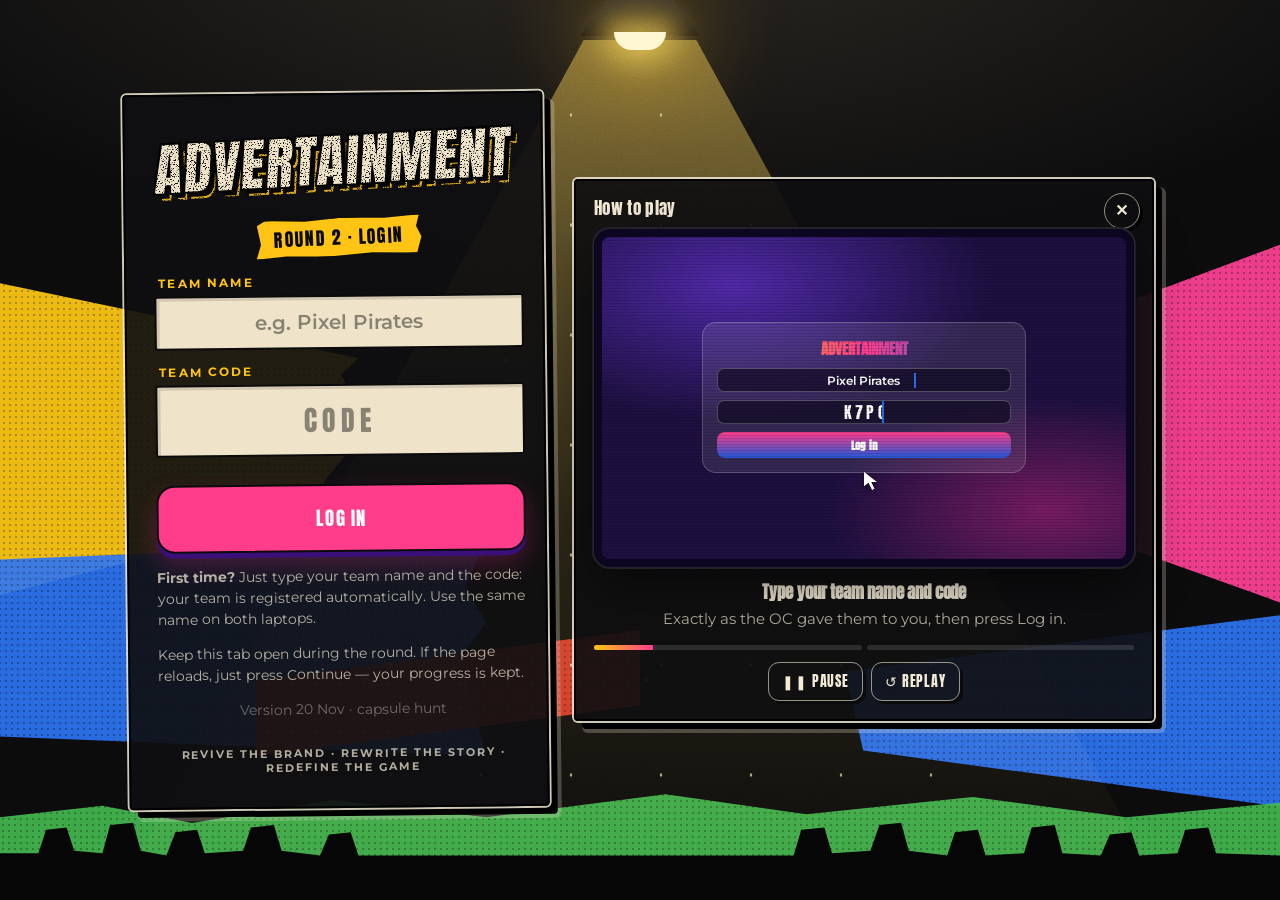
